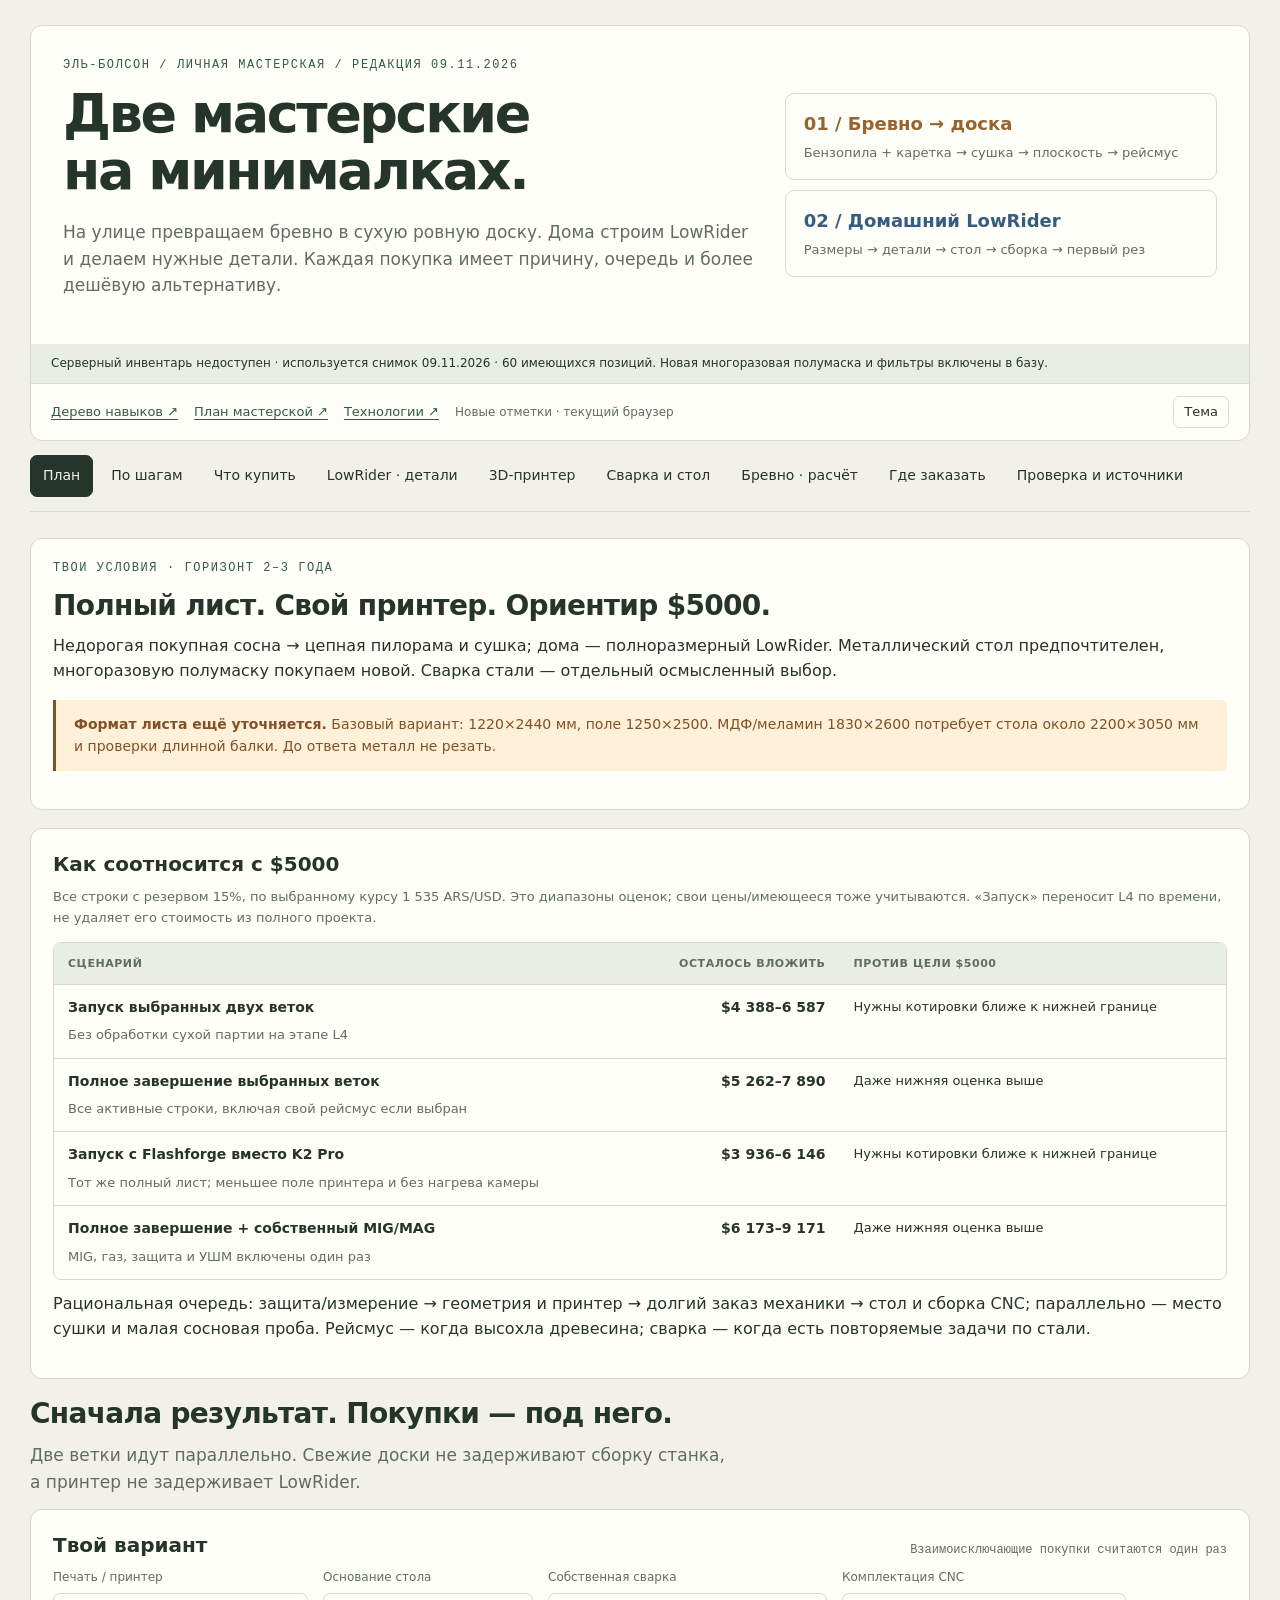
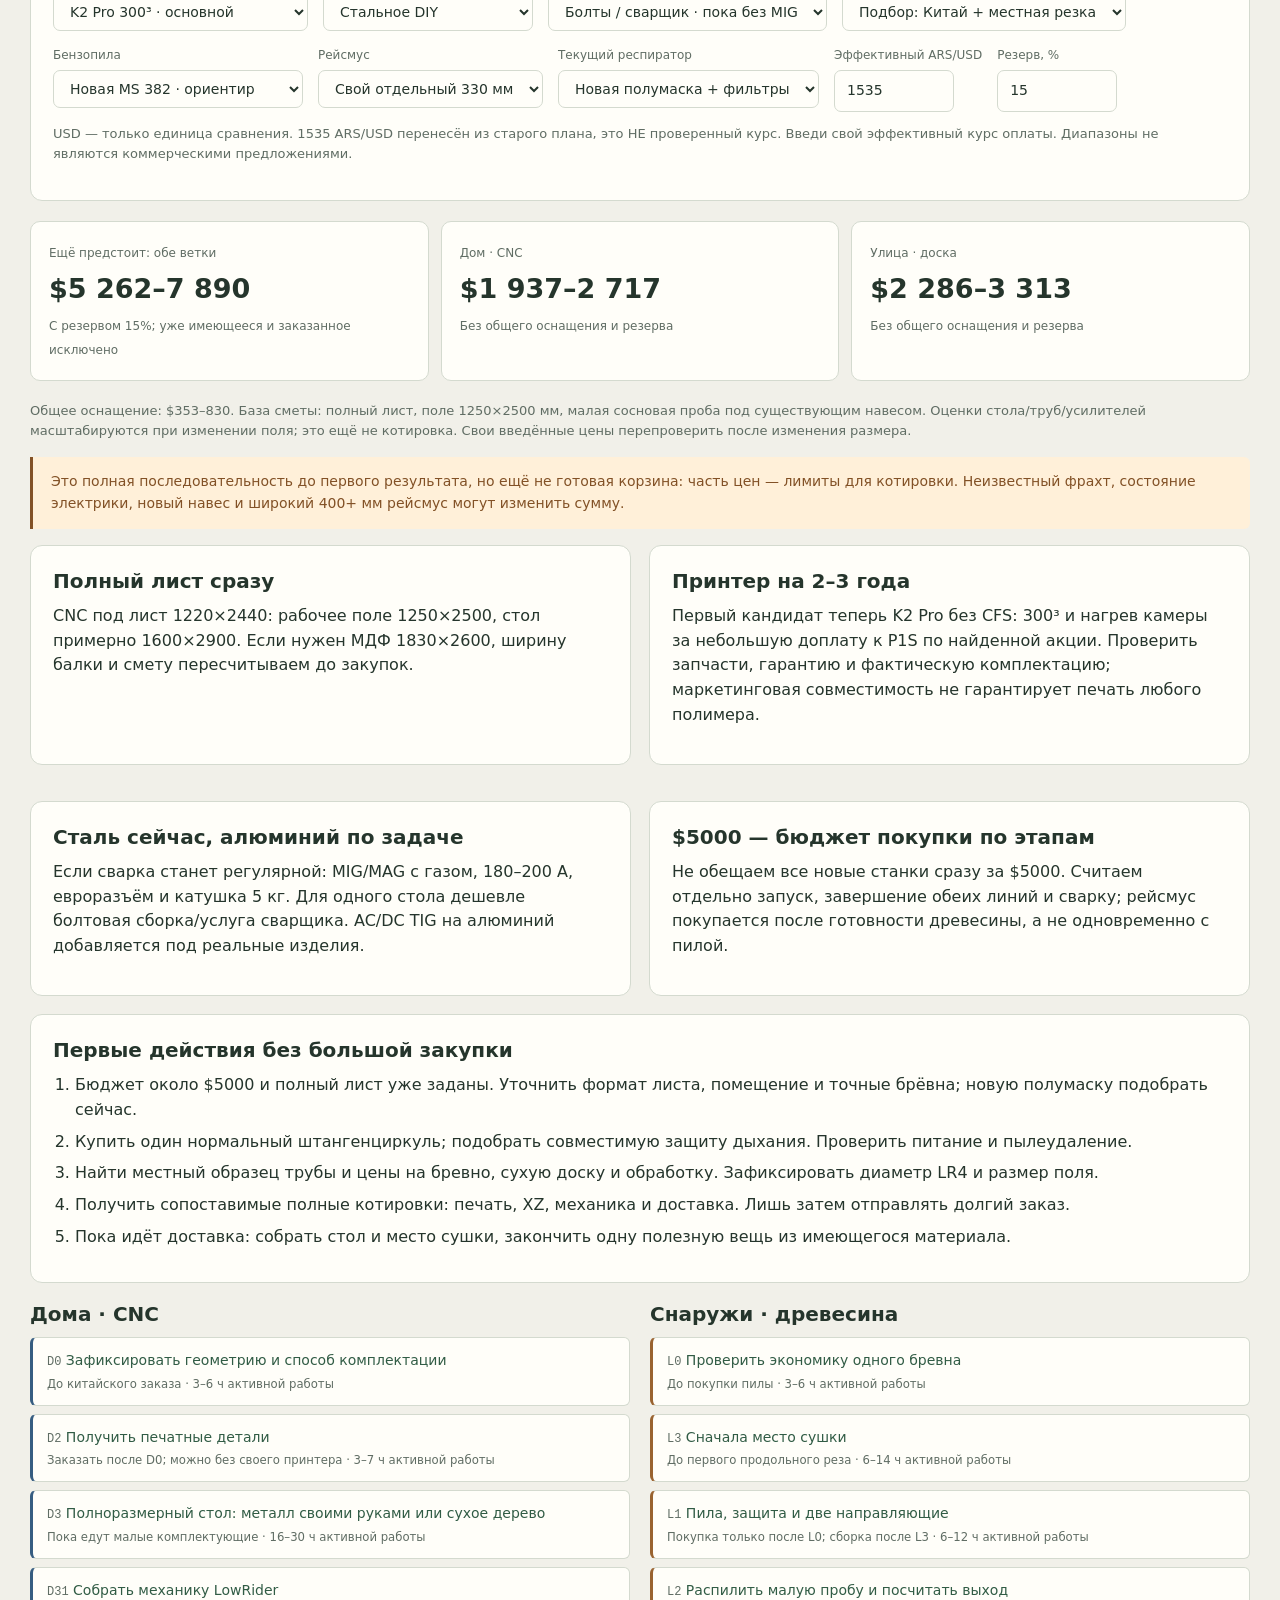
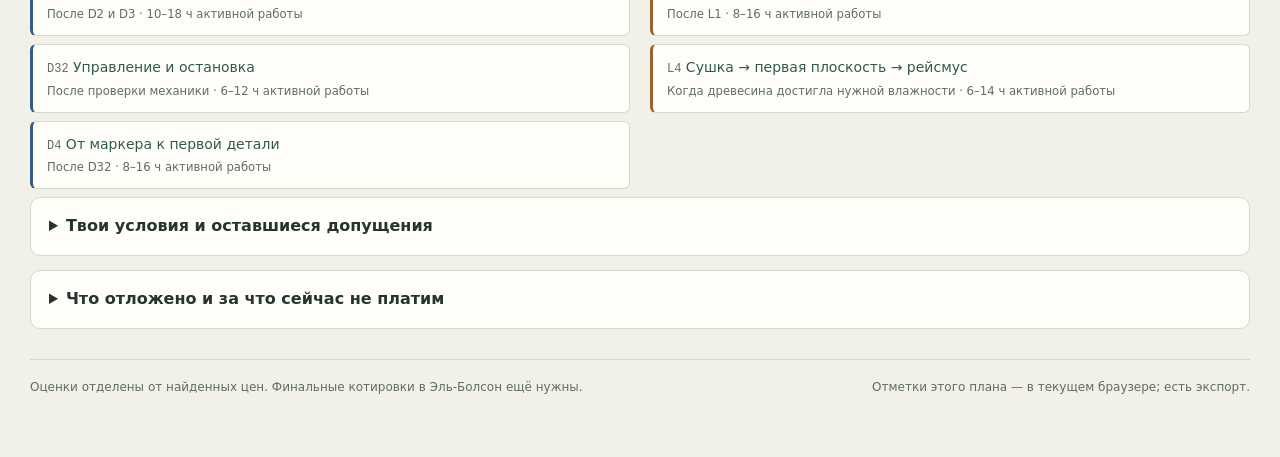
==== roadmap.html @ 07ea11c0 "feat: tailor roadmap to full sheets, 5k budget and durable workshop growth" ====
<!doctype html>
<html lang="ru"><head><meta charset="utf-8"><meta name="viewport" content="width=device-width,initial-scale=1"><meta name="robots" content="noindex">
<title>Две мастерские на минималках · Tree of Father</title>
<style>
:root{--bg:#f1f0e9;--paper:#fffef9;--ink:#25352c;--muted:#606d64;--line:#d4dacf;--green:#315c45;--soft:#e8eee3;--wood:#996330;--blue:#365d81;--warn:#825126;--warnbg:#fff0d9;--radius:12px;color-scheme:light}
:root[data-theme=dark]{--bg:#151d18;--paper:#1e2921;--ink:#e5eadf;--muted:#afbbaf;--line:#3c4b3f;--green:#a1d1a8;--soft:#2d4031;--wood:#e2b17d;--blue:#9bc1e1;--warn:#efc189;--warnbg:#3d3020;color-scheme:dark}
*{box-sizing:border-box}body{margin:0;background:var(--bg);color:var(--ink);font:16px/1.55 system-ui,-apple-system,BlinkMacSystemFont,"Segoe UI",sans-serif}a{color:var(--green);text-underline-offset:3px}button,input,select{font:inherit}button,select,input{border:1px solid var(--line);background:var(--paper);color:var(--ink);border-radius:7px;padding:9px 12px}button{cursor:pointer}button:hover,a:hover{filter:brightness(.92)}button:focus-visible,a:focus-visible,input:focus-visible,select:focus-visible,summary:focus-visible{outline:3px solid var(--wood);outline-offset:3px}input[type=number]{width:120px}input[type=checkbox]{width:18px;height:18px;accent-color:var(--green)}[hidden]{display:none!important}
.wrap{max-width:1280px;margin:auto;padding:25px 30px 60px}header{border:1px solid var(--line);border-radius:var(--radius);background:var(--paper);overflow:hidden}.hero{display:grid;grid-template-columns:1.6fr 1fr;gap:30px;padding:32px}.eyebrow{font:12px ui-monospace,monospace;text-transform:uppercase;letter-spacing:.13em;color:var(--green);margin:0 0 14px}h1{font-size:clamp(30px,4.5vw,54px);line-height:1.05;letter-spacing:-.045em;margin:0 0 20px}h2{font-size:28px;line-height:1.2;letter-spacing:-.025em;margin:0 0 12px}h3{font-size:20px;line-height:1.3;margin:0 0 10px}h4{margin:18px 0 8px;font-size:14px}p{margin:0 0 14px}.lead{font-size:17px;color:var(--muted);max-width:700px}.links{padding:12px 20px;border-top:1px solid var(--line);display:flex;gap:16px;align-items:center;flex-wrap:wrap;font-size:13px}.links button{margin-left:auto;padding:5px 10px}
.diagram{display:grid;gap:10px;align-content:center}.branch{border:1px solid var(--line);border-radius:9px;padding:16px 18px}.branch b{display:block;color:var(--wood);font-size:18px}.branch.cnc b{color:var(--blue)}.branch span{font-size:13px;color:var(--muted);display:block;margin-top:5px}.statusline{font-size:12px;padding:10px 20px;background:var(--soft);margin:0}
nav{display:flex;gap:5px;padding:14px 0;position:sticky;top:0;z-index:4;background:var(--bg);overflow:auto;border-bottom:1px solid var(--line)}nav button{white-space:nowrap;border-color:transparent;background:transparent;font-size:14px}nav button[aria-selected=true],.primary{background:var(--ink);color:var(--bg);border-color:var(--ink)}
main{padding-top:26px}.row{display:flex;gap:10px;align-items:center;flex-wrap:wrap}.between{justify-content:space-between}.muted{color:var(--muted)}.small{font-size:13px}.mono{font-family:ui-monospace,monospace}.grid{display:grid;grid-template-columns:1fr 1fr;gap:18px}.box{background:var(--paper);border:1px solid var(--line);border-radius:var(--radius);padding:22px;margin-bottom:18px;min-width:0}.notice{background:var(--soft);padding:14px 18px;border-left:3px solid var(--green);margin:16px 0;font-size:14px;border-radius:0 6px 6px 0}.warn{background:var(--warnbg);border-color:var(--warn);color:var(--warn)}.metrics{display:grid;grid-template-columns:repeat(3,minmax(0,1fr));gap:12px;margin:20px 0}.metric{background:var(--paper);border:1px solid var(--line);border-radius:10px;padding:18px}.metric b{display:block;font-size:27px;line-height:1.25;margin:7px 0;overflow-wrap:anywhere}.metric span{font-size:12px;color:var(--muted)}.pill{display:inline-block;font-size:11px;line-height:1.4;border:1px solid var(--line);background:var(--soft);padding:3px 7px;border-radius:5px;margin:2px 3px 2px 0;white-space:nowrap}.pill.mill{color:var(--wood)}.pill.cnc{color:var(--blue)}.pill.warn{background:var(--warnbg);color:var(--warn)}.pill.ok{color:var(--green)}.tag{font:12px ui-monospace,monospace;color:var(--muted)}ul,ol{padding-left:22px;margin:10px 0}li{margin:7px 0}.listclean{padding:0;list-style:none}.listclean li{border-top:1px solid var(--line);padding:12px 0;margin:0}.listclean li:first-child{border:0}
.settings{display:flex;gap:15px;flex-wrap:wrap}.settings label{font-size:12px;color:var(--muted);display:flex;flex-direction:column;gap:6px}.settings select{min-width:170px;font-size:14px}.settings input{font-size:14px}.tablewrap{overflow:auto;border:1px solid var(--line);border-radius:8px;margin:12px 0}table{width:100%;border-collapse:collapse;background:var(--paper);font-size:14px}th,td{text-align:left;padding:12px 14px;border-bottom:1px solid var(--line);vertical-align:top}th{font-size:11px;text-transform:uppercase;letter-spacing:.05em;color:var(--muted);background:var(--soft)}tr:last-child td{border-bottom:0}.num{text-align:right;white-space:nowrap;font-variant-numeric:tabular-nums}td .small{margin:7px 0 0}td select{font-size:12px;width:140px;max-width:100%}details{background:var(--paper);border:1px solid var(--line);border-radius:10px;margin-bottom:14px}summary{cursor:pointer;padding:16px 18px;font-weight:600}details .content{padding:0 20px 20px}details.mill{border-left:4px solid var(--wood)}details.cnc{border-left:4px solid var(--blue)}details.base{border-left:4px solid var(--green)}details.completed summary{text-decoration:line-through}.stagehead{display:flex;gap:12px;align-items:center;justify-content:space-between}.stagehead>span{flex:1}.stagehead em{font-style:normal;font-weight:400;font-size:12px;color:var(--muted)}.check{display:flex;align-items:center;gap:8px;font-size:13px}.flow{display:grid;grid-template-columns:1fr 1fr;gap:20px}.flow a{display:block;text-decoration:none;padding:12px 14px;border:1px solid var(--line);border-left:3px solid var(--green);border-radius:6px;margin:8px 0;background:var(--paper);font-size:14px}.flow .outside a{border-left-color:var(--wood)}.flow .inside a{border-left-color:var(--blue)}.flow a small{display:block;color:var(--muted);margin-top:3px}.answer{white-space:pre-wrap;font:14px/1.6 inherit;background:var(--soft);padding:16px;border-radius:7px;margin:12px 0}.exportbar{display:flex;gap:10px;flex-wrap:wrap;margin:15px 0}.source{scroll-margin-top:100px}.source p{font-size:13px;color:var(--muted)}.source a{overflow-wrap:anywhere}.empty{padding:25px;text-align:center;color:var(--muted)}footer{margin-top:30px;border-top:1px solid var(--line);padding-top:18px;display:flex;gap:15px;justify-content:space-between;font-size:12px;color:var(--muted)}button.link{background:transparent;border:0;color:var(--green);padding:0;text-decoration:underline}.price-input{width:95px!important;font-size:12px}.oldcount{font-size:12px;color:var(--muted)}
@media(max-width:920px){.hero{grid-template-columns:1fr;gap:10px}.diagram{grid-template-columns:1fr 1fr}.wrap{padding:18px}.grid{grid-template-columns:1fr}.metrics{grid-template-columns:1fr 1fr}.metric:last-child{grid-column:1/-1}.settings select{min-width:150px}.flow{gap:12px}}
@media(max-width:600px){.wrap{padding:12px 12px 40px}.hero{padding:23px}.diagram{grid-template-columns:1fr}.lead{font-size:15px}.branch{padding:12px 14px}nav{margin:0 -12px;padding:10px 12px}nav button{font-size:13px;padding:8px 10px}.box{padding:17px}.metrics{grid-template-columns:1fr}.metric:last-child{grid-column:auto}.flow{grid-template-columns:1fr}.stagehead{display:block}.stagehead em{display:block;margin-top:5px}.links{gap:12px}h2{font-size:25px}.settings label{flex:1;min-width:145px}.settings select{width:100%}th,td{padding:10px}.num{white-space:normal;min-width:105px}}
@media print{nav,.settings,.exportbar,button,.links,.statusline{display:none}.wrap{max-width:none;padding:0}body{background:white;color:black}.box,details,.metric{break-inside:avoid}details>.content{display:block!important}summary{display:block}.tablewrap{overflow:visible}table{font-size:10px}.flow{display:block}a{color:black}header{margin-bottom:20px}}
</style></head><body><div class="wrap">
<header><div class="hero"><div><p class="eyebrow">Эль-Болсон / личная мастерская / редакция 09.11.2026</p><h1>Две мастерские<br>на минималках.</h1><p class="lead">На улице превращаем бревно в сухую ровную доску. Дома строим LowRider и делаем нужные детали. Каждая покупка имеет причину, очередь и более дешёвую альтернативу.</p></div><div class="diagram" aria-label="Две параллельные ветки"><div class="branch"><b>01 / Бревно → доска</b><span>Бензопила + каретка → сушка → плоскость → рейсмус</span></div><div class="branch cnc"><b>02 / Домашний LowRider</b><span>Размеры → детали → стол → сборка → первый рез</span></div></div></div><p class="statusline" id="inventory-status" role="status">Сверяем инвентарь с сервером…</p><div class="links"><a href="/">Дерево навыков ↗</a><a href="/workshop/">План мастерской ↗</a><a href="/tech/">Технологии ↗</a><span class="oldcount" id="save-note"></span><button data-action="theme" aria-label="Изменить тему">Тема</button></div></header>
<nav id="nav" role="tablist" aria-label="Разделы плана"></nav><main id="main"></main>
<footer><span>Оценки отделены от найденных цен. Финальные котировки в Эль-Болсон ещё нужны.</span><span>Отметки этого плана — в текущем браузере; есть экспорт.</span></footer>
</div><script id="rm-data" type="application/json">{"schema":2,"meta":{"title":"Две мастерские на минималках","date":"09.11.2026","fx":1535,"reserve":15,"region":"Эль-Болсон · Río Negro","inventoryAt":304,"budgetNote":"USD — только единица сравнения. 1535 ARS/USD перенесён из старого плана, это НЕ проверенный курс. Введи свой эффективный курс оплаты. Диапазоны не являются коммерческими предложениями.","ownerRevision":3,"targetBudget":5000,"horizon":"2–3 года","baseField":[1250,2500],"ownerNote":"Бюджет около $5000 с разумным расширением; полный лист; покупная недорогая сосна; свой универсальный принтер; сейчас только одноразовые респираторы."},"stages":[{"id":"B0","lane":"base","title":"Сверка и два измерительных инструмента","when":"Сейчас · до заказов","hours":[2,4],"deps":[],"goal":"Перестать покупать повторно; получить размеры, от которых зависит весь заказ.","steps":["Открыть инвентарь: проверить комплект фрез FRL1400-9 и реальные цанги, длины струбцин, ключи в комплектах. Имеющееся оставить, новые наборы не заказывать.","Купить один штангенциркуль 150 мм со стальными губками. Нужны повторяемость, ноль и нормальный винт фиксации, а не обещанная точность 0,01 мм. Проверить закрытие и известный размер. Дорогой Mitutoyo здесь не обязателен.","Измерить комнату, двери, маршрут заноса, место под пылеудаление и заготовку. Пройти вокруг макета стола из малярной ленты. Поле полного листа уже выбрано как цель; осталось уточнить сам формат и реальное помещение.","Сейчас подтверждены только одноразовые маски. Подобрать новую многоразовую полумаску: 3M 7502/6502QL подходящего размера либо равноценная система со сменными P100/P3. Примерить и проверить герметичность; фильтры купить парой.","Получить 3 числа по древесине: цена сухой доски, цена одного законного бревна с фрахтом, цена стороннего распила/строгания. Не покупать сразу 2–3 м³."],"done":["Есть перечень «оставить / проверить / докупить»","Известны помещение, поле ЧПУ и сечение бревна"],"buys":["caliper","mask-body","mask-filters"]},{"id":"B2","lane":"base","title":"Пыль, питание и рабочее место","when":"До фрезерования внутри","hours":[4,10],"deps":["B0"],"goal":"Один рабочий стол и безопасная инфраструктура под конкретные нагрузки.","steps":["Имеющиеся козлы со столешницей использовать для сборки и ручных работ. Не строить отдельный фрезерный стол без задачи.","Kärcher Puzzi в инвентаре — моющий экстрактор. Не подключать его к древесной пыли без прямого разрешения инструкции: в смете нужен отдельный сухой пылеудаляющий аппарат.","Выбрать строительный пылеудалитель с документированным классом пыли M или равноценным решением под древесную пыль и нужным расходом воздуха. Циклон экономит мешки, но не заменяет фильтрацию. Проверить посадку шланга.","Электрик проверяет линию, защиту и заземление по реальным совместным нагрузкам: фрезер+вытяжка, нагрев принтера и выбранная сварка. K2 Pro имеет паспортную мощность до 1300 Вт, у кандидата MIG указан вход до 44 А. Не назначать автоматически 32 А или обещать полную сварочную мощность по наличию розетки 220 В.","Проверить имеющиеся аптечку/огнетушитель и свет. Недостающее докупить, не заказывать новые очки, наушники и органайзеры по умолчанию.","Для ABS/ASA — отдельная вентиляция наружу в нежилой зоне. Корпус принтера и угольный фильтр не дают гарантии удаления всех выбросов."],"done":["Сухое пылеудаление работает у источника","Проверены питание и доступная остановка"],"buys":["dust","electrical","firstaid"]},{"id":"W1","lane":"base","title":"Полезная вещь из имеющегося материала","when":"Параллельно ожиданию импорта","hours":[6,14],"deps":["B0","B2"],"goal":"Закончить стол/лавку/полку и сделать одну нужную вещь, не закупая новую мастерскую.","steps":["Использовать имеющуюся циркулярку, направляющую и угольники. Проверить, что струбцины и мотор свободно проходят по всей длине реза.","Для соединений сначала использовать уже имеющийся шкантовый кондуктор. Pocket jig покупать только под повторяемую задачу, которую он реально ускоряет.","Сделать образец имеющейся лазури/клея на обрезке. Для изделия внутри помещения проверить назначение и инструкцию покрытия; новые масла и лаки не покупать набором.","Снять размеры, время и расход. Если нужен заработок — сначала одна фотографируемая проба и разговор с покупателем, затем партия под подтверждённый спрос."],"done":["Одна законченная полезная вещь","Учтён расход, а не закуплены 15–25 изделий впрок"],"buys":["consumables"]},{"id":"M1","lane":"base","title":"Сварка стали: инструмент на рост мастерской","when":"Опция: если сварка нужна регулярно, до сварного стола","hours":[12,24],"deps":["B0","B2"],"goal":"Научиться повторяемо соединять профиль без оплаты алюминиевой универсальности заранее.","steps":["Для одного стола сравнить болтовые пластины/работу сварщика с полным стартом MIG. Для рам, мебели и регулярного металла выбрать собственный MIG/MAG с газом 180–200 А.","Требования на 2–3 года: ровная подача, евроразъём горелки, катушка 5 кг, доступные ролики/наконечники/лайнер, MMA для ремонтных задач, документированный ПВ при рабочем токе и локальный сервис. 200 А на лицевой панели не означает 200 А непрерывно.","Начальный кандидат EVOMIG-220: найден ARS 682 003 до фрахта. Это ориентир класса и комплектации, а не доказанная лучшая марка по ресурсу. STARMIG-180I и EVOMIG-205 на сайте производителя сняты с производства: не выбирать их как основную новую закупку без подтверждения деталей.","Сначала выяснить местный обмен/заправку смеси для стали, затем выбрать баллон/залог и редуктор. Магистраль газа не делать из случайных шлангов; закрепить баллон. Газовое оборудование и курьерский фрахт считать отдельно.","Обучение на обрезках той же трубы: зазор, ток/напряжение, подача, полярность и расход газа по руководству/проволоке. Для стола важны провар и геометрия, а не красивый валик. Проверить образцы с инструктором.","Прихватить раму на ровной базе, промерить диагонали, варить короткими симметричными участками с повторным контролем. Съёмный ровный верх и боковые дорожки регулировать независимо от сваренной рамы.","Алюминий пока заказывать на стороне. При регулярных тонких/сложных алюминиевых деталях добавлять отдельный AC/DC TIG с педалью/аргоном; для серийного MIG по алюминию сначала проверить поддержку подачи, горелки, проволоки и газа. Обычный DC Lift-TIG не обещает AC TIG по алюминию."],"done":["Есть несколько проверенных образцов соединения нужного профиля","Линия и защита проверены; стоимость газа и расхода известна"],"buys":["weld-machine","weld-gas","weld-ppe","metal-grinder"]},{"id":"D0","lane":"cnc","title":"Зафиксировать геометрию и способ комплектации","when":"До китайского заказа","hours":[3,6],"deps":["B0"],"goal":"Один согласованный LowRider 4; детали разных версий не смешиваются.","steps":["Цель владельца — полный лист. Рабочая база: лист 1220×2440, поле 1250×2500. Уточнить, нужен ли также МДФ 1830×2600: тогда понадобится более длинная балка, и рекомендацию по жёсткости пересмотреть.","В Эль-Болсоне/Барилоче найти образец стальной трубы OD 30 или 32 мм, стенка от 1,3 мм. Промерить в нескольких сечениях. Не путать внешний диаметр с условным размером трубы «1 дюйм».","Сначала диаметр трубы, затем соответствующие Brace/Y_Clip и печать. Овальная, кривая, ржавая или бугристая труба — повод сменить материал, не компенсировать печатью.","Сравнить две полные корзины: самостоятельный подбор и V1 kit+один контроллер. В комплекте V1 уже есть БП, метиз, XZ-пластины, моторы, ремни, ролики, рельсы и винты Z. На широком варианте проверить, хватит ли комплектных 8 м ремня.","FRL1400-9 весит 5,76 кг с погружной базой. Оставить его для ручных работ; под CNC заложить лёгкий триммер 65 мм, 220 В с регулировкой оборотов и подходящей цангой.","FreeCAD/CAM или другой инструмент с подходящей лицензией; до покупок пройти модель, траекторию, симуляцию и сухой прогон G-code."],"done":["Диаметр труб и размер поля зафиксированы","Одна корзина без повторных контроллеров/драйверов"],"buys":[]},{"id":"D2","lane":"cnc","title":"Получить печатные детали","when":"Заказать после D0; можно без своего принтера","hours":[3,7],"deps":["D0"],"goal":"Полный комплект проверенной геометрии, с минимальным расходом денег.","steps":["Свой принтер нужен владельцу для дальнейших задач. Первый кандидат K2 Pro без CFS 300³ с нагреваемой камерой; P1S — альтернатива при лучшей поставке/поддержке, Flashforge — путь экономии. Заказная печать остаётся временным вариантом на случай задержки.","Перед оплатой K2 Pro подтвердить цену ARS 1 485 000, гарантию, наличие hotend/сопла/нагревателя, срок доставки в Эль-Болсон и точное число/материал катушек в наборе. Не покупать повторный PLA до этой сверки.","Для LR4 основной материал — обычный жёсткий PLA по V1, не silk и не гибкие смеси. PETG/ASA/ABS не подменять автоматически: прочность на удар и жёсткость — разные вещи.","Загрузить актуальный комплект одной версии, штатную ориентацию и настройки с официальной страницы. Для всего набора около 2,7 кг; при своей печати приобрести 3 кг PLA, добавить запас лишь по фактическому расходу.","Измерить высокую контрольную деталь угольником, проверить перекос принтера и первые сопряжения. Общее машинное время оценить в слайсере; заложить ориентировочно 60–100 часов, не путать с ручным трудом."],"done":["Пробные сопряжения и углы приняты","В наличии все детали нужного диаметра и версии"],"buys":["print-service","printer-ff","printer-p1","filament","printer-vent","printer-k2"]},{"id":"D3","lane":"cnc","title":"Полноразмерный стол: металл своими руками или сухое дерево","when":"Пока едут малые комплектующие","hours":[16,30],"deps":["D0"],"goal":"Устойчивое основание своими руками и две точные детали у подрядчика.","steps":["Под лист 1220×2440 взять поле 1250×2500, минимальный стол из калькулятора около 1542×2813 при XZ 6,35 мм. Практическая база примерно 1600×2900 мм. Это ещё не габарит помещения: нужны проходы и загрузка.","Стальной каркас: предварительно 50×50×2 мм, 6 ножек, поперечины и диагональные связи. Болтовые пластины позволяют собрать/разобрать без собственного сварочника; сварной вариант требует контроля усадки. Это рабочая компоновка, не утверждённый конструкционный чертёж.","Пример раскроя 3 баров по 6 м при пропиле 3 мм: бар A — 2900+2900; B — 1500+1500+1500+740+740; C — 1500+1500+740+740+740+740. Фактические стыки, толщина, допуск длины и пропил у продавца могут изменить раскрой; сначала проверить схему соединений. Ножки 740 дают верх около 825–830 мм с листовыми слоями.","Ровные регулируемые опоры и диагонали важнее лишних килограммов. Для закрытого помещения не ставить станок на свободные колёса без разгрузки/фиксации на опоры. Рабочие боковые поверхности LowRider должны быть ровными и гладкими. Раскосы делаются отдельной полосой/профилем, они не входят в 3 основных бара. Для болтовых узлов закрытого тонкостенного профиля предусмотреть пластины/косынки и дистанционные элементы против смятия; узлы согласовать до резки.","Сплошной металлический лист сверху не нужен: ровная плита на опорах и сменный МДФ. Покрытие всей площади и отходы раскроя считать по реальным форматам плит; не считать, что один лист 1220×2440 накроет стол 1600×2900.","Деревянная альтернатива: сухой каркас с раскосами/жёсткой коробкой, регулируемый верх. Дешевле, остаётся полезной, не требует сварки; из сырой купленной сосны точный стол не строить.","При самостоятельном подборе механики заказать 2 XZ по актуальному DXF LR4, штатно около 6,35 мм металл. При листе 6 мм внести фактическую толщину в калькулятор и проверить 16 винтов M3. В V1 kit эти пластины уже есть.","Постоянные strut-пластины сделать из подходящей 6-мм плиты на временно собранном LowRider. Алюминиевый стол/дорогие алюминиевые усилители не являются требованием этого проекта."],"done":["Стол не качается, есть доступ и загрузка","XZ приняты по DXF; усилители соответствуют длине балки"],"buys":["cnc-table","tubes","xz","struts","cnc-table-steel"]},{"id":"D31","lane":"cnc","title":"Собрать механику LowRider","when":"После D2 и D3","hours":[10,18],"deps":["D2","D3"],"goal":"Балка, Y-колёса и Z двигаются без закусывания.","steps":["Разложить BOM во вкладке LowRider, пересчитать каждую группу до сборки. Столовые винты и крепление заготовки идут отдельно от набора механики.","Собирать по последовательности V1: core → YZ → балка → общий узел. Не перетягивать подшипники через пластик.","Поставить две трубы X, одну направляющую Y; не добавлять вторую Y-рельсу «для надёжности». Четыре MGN12H относятся к оси Z.","Установить ремни GT2 именно 10 мм с нужным кордом, не стальным; проверить соответствие 16-зубых шкивов и гладких роликов. Длину брать из калькулятора с запасом на обрезку.","Прокрутить винты T8 вручную, проверить соосность муфт и отсутствие тугих участков по всему ходу. Сделать фото и ведомость недостающего."],"done":["Полный ход без заеданий","Сборка проверена до подачи питания"],"buys":["motion-china","motion-kit"]},{"id":"D32","lane":"cnc","title":"Управление и остановка","when":"После проверки механики","hours":[6,12],"deps":["D31","B2"],"goal":"Пять двигателей управляются независимо, концевики отрабатывают.","steps":["Jackpot3 имеет шесть встроенных драйверов. Для LR4 нужно минимум пять независимых каналов: X, Y1, Y2, Z1, Z2. Arduino+обычная трёхосевая CNC Shield это не равноценная замена.","Контроллер купить один раз: V1 или Elecrow. На БП сверить вход 220 В и выход с платой; сетевую сторону и аварийное отключение выполняет/проверяет компетентный электрик.","Подключать и менять моторы только при снятом питании. Настроить ток под конкретные двигатели, проверить распиновку катушек мультиметром, не доверять цветам проводов.","Использовать актуальную конфигурацию LR4 FluidNC под свою плату. Проверить вручную каждый из 5 концевиков и направление каждого мотора до homing.","Заметная кнопка должна останавливать движение и отключать фрезер; программная пауза не заменяет аварийную остановку. Пылеудаление организовать по схеме электрика.","Уложить кабели, закрепить разъёмы и шланг, проверить полный ход без натяжения. Включить один узел, затем остальные; посторонние платы Arduino/ESP оставить для других задач."],"done":["Пять концевиков и homing проверены","Аварийная кнопка действительно останавливает станок и фрезер"],"buys":["controller","stop-wiring"]},{"id":"D4","lane":"cnc","title":"От маркера к первой детали","when":"После D32","hours":[8,16],"deps":["D32"],"goal":"Проверенный станок для дерева и листовых материалов.","steps":["Первый запуск — маркером по бумаге без установленной фрезы. Проверить масштаб, прямоугольник и повторяемость возвращения.","Сделать squaring/выравнивание Z по V1. Проверять диагонали тестового контура и размеры по обеим осям; не лечить перекос коэффициентами шагов.","Вырезать постоянные strut-пластины, установить, затем проверить геометрию заново. Выровнять жертвенную плиту отдельной операцией после этого.","Начать с одной фрезы 3,175 мм для подходящей цанги или 6 мм, закрепить фанеру/сухую сосну. Единицы дюймы и миллиметры не смешивать: 1/4 дюйма не равно 6 мм.","Глубину/подачу подобрать пробами под материал и фрезу; универсальные максимальные режимы не задавать. Использовать перемычки/надёжные прижимы, проверять траекторию на столкновения.","Изготовить три одинаковых квадрата/паза, измерить разброс и посадку. Критерий проекта: повторяемость в пределах 0,3 мм на небольшой тестовой детали после компенсации диаметра фрезы; это цель проверки, не гарантия производителя."],"done":["Одна полезная деталь повторена трижды","Известны режимы, отклонения, шум и расход"],"buys":["cnc-router","cnc-cutters","hold-down"]},{"id":"L0","lane":"mill","title":"Проверить экономику одного бревна","when":"До покупки пилы","hours":[3,6],"deps":["B0"],"goal":"Понять, зачем собственный распил выгоден именно здесь.","steps":["Выбрать первое изделие и итоговые доски: например 25×150 мм, а не «хочу склад древесины». Учесть потери на пропил, кору, сердцевину, сушку и строгание.","Узнать в SFA документы для этой породы и происхождения. Свой участок или упавшее дерево сами по себе не означают разрешения на распил и перевозку. Цель — недорогая покупная сосна небольшого диаметра, а не случайно найденные толстые местные породы.","Сравнить готовую сухую доску, услуги распила/строгания и свою цепную пилораму по калькулятору. Бесплатное бревно не даёт бесплатную доску: остаются перевозка, топливо, цепи, часы и брак.","Первая проба 1–2 бревна по 2 м, не 2–3 м³. Не рассчитывать поднимать целое бревно вручную; нужны устойчивое основание, исключение качения и подходящая помощь/механизация.","Если закупка пилы не окупается, ветку сохраняем как самостоятельное изготовление, но прямо признаём стоимость хобби. ЧПУ продолжает работать на покупном сухом материале."],"done":["Есть 3 местные цены и разрешённый источник","Объём первой партии ограничен"],"buys":["logs-freight"]},{"id":"L3","lane":"mill","title":"Сначала место сушки","when":"До первого продольного реза","hours":[6,14],"deps":["L0"],"goal":"Доски сразу попадают в правильный штабель.","steps":["Найти ровное проветриваемое место под существующим навесом: это дешевле отдельной постройки. Земля не должна мочить основание.","Сделать опоры и поперечины из уже имеющихся обрезков; ориентир поднятия 200–300 мм, окончательно по сырости/снегу участка. Проверить несущую способность и устойчивость.","Для 20 досок длиной 2 м по 5 рядов прокладок нужно около 100 одинаковых сухих прокладок 20–25 мм; пилить из сухих обрезков циркуляркой с упором. Все ряды строго один над другим.","Крыша с выносом защищает сверху, бокам оставить продув. Брезент, плотно обёрнутый вокруг штабеля, задерживает влагу. Небольшой навес требует надёжного крепления под местный ветер/снег; не строить новый большой сарай ради пробы.","Герметизировать свежие торцы подходящим составом сразу после распила, подписать породу, дату, толщину и место в штабеле. Сделать безопасный прижим сверху."],"done":["Есть сухие прокладки, крыша и основание","Пиломатериал не лежит на земле и не завёрнут герметично"],"buys":["dry-rack","moisture"]},{"id":"L1","lane":"mill","title":"Пила, защита и две направляющие","when":"Покупка только после L0; сборка после L3","hours":[6,12],"deps":["L0","L3"],"goal":"Пилить вдоль с контролем толщины, не свободной рукой.","steps":["Покупная сосна небольшого диаметра допускает более лёгкую пилу при узком резе, но для регулярного продольного пиления на горизонте 2–3 лет базовый ориентир остаётся обслуживаемый класс около 70 см³. MS 382 72,2 см³ — кандидат с запасом; не покупать длинную шину без необходимости.","Предпочтительный новый ориентир с сервисом — STIHL MS 382 (72,2 см³). Более дешёвый путь — проверенная подержанная брендовая пила с осмотром мастерской, сметой ремонта и рабочим тормозом, а не безымянные «72cc» без доступных деталей.","Не покупать запасную шину на старте. Купить одну правильную ripping-цепь плюс обычную комплектную оставить для своей работы; вторую ripping-цепь — по частоте распила. Сверить шаг, паз, число звеньев и допуск шины/пилы.","Два разных приспособления: ровная опора первого реза над бревном и каретка на шине, которая задаёт толщину следующих досок. Одна лестница/рейка не заменяет каретку.","Первую опору сделать из двух прямых сухих реек/профилей на поперечинах с регулировкой. Длина для 2-м бревна ориентировочно 2,4–2,6 м; фактические концы должны поддерживать каретку при входе и выходе.","Каретка: проще купить недорогую болтовую Alaskan-совместимую оснастку локально. Самодельную из профиля со стальными прижимами и метизом делать только по проверенному чертежу, с контролем зазоров цепи и органов управления; ответственные шино-зажимы не печатать пластиком.","До работы — обучение, противорезные брюки/чапсы и подходящая обувь, защита головы/лица/слуха. Обычные перчатки не считаются противорезными. Имеющиеся очки и наушники использовать, если совместимы с лесной защитой.","Работа двигателя только снаружи: P100 не защищает от CO. Проверять действующие местные ограничения по огню и условия участка."],"done":["Пройден безопасный пробный рез с компетентным помощником","Каретка, крепления и защита проверены до нагрузки"],"buys":["saw-new","saw-used","saw-ppe","saw-chain","mill-frame","first-rail","saw-consumables"]},{"id":"L2","lane":"mill","title":"Распилить малую пробу и посчитать выход","when":"После L1","hours":[8,16],"deps":["L1"],"goal":"Измерить фактическую себестоимость своей доски.","steps":["Проверить отсутствие металла, камней и загрязнений; очистить кору в зоне реза. Зафиксировать бревно от перекатывания.","Получить первую базовую плоскость по отдельной направляющей. Все крепежи опоры должны быть вне хода цепи; пройти путь кареткой до запуска.","Для конечной толщины 25 мм начать с грубого ориентира 32–35 мм; припуск уточнять по кривизне/усушке на пробе, а не гарантировать 25 мм из любой доски. Для 40 мм готовой доски чаще потребуется около 48–55 мм исходной.","Поддерживать выходящую доску, использовать подходящие клинья и не доводить зажим до нагрузки цепи. Не тянуть пилу за импровизированную лебёдку.","Сразу торцы, маркировка и штабель. Записать размеры бревна, количество и объём годных досок, топливо, масло, заточку, часы.","Ориентировочный диапазон выхода 35–55% от объёма бревна — гипотеза для калькулятора, не обещание. Сверить на собственной пробе."],"done":["Пробная партия уложена в день распила","Известны фактические выход и затраты"],"buys":[]},{"id":"L4","lane":"mill","title":"Сушка → первая плоскость → рейсмус","when":"Когда древесина достигла нужной влажности","hours":[6,14],"deps":["L2","B2"],"goal":"Получить сухие доски одинаковой толщины с подходящим по ширине станком.","steps":["Влагомер приобрести до распила, а не к рейсмусу. Замерять разные доски, в разных точках и глубине, с поправками прибора на породу/температуру. Дешёвый прибор сначала сравнить с образцом известной сухой древесины.","Не обещать «4 месяца и готово». Сушка на улице — месяцы и иногда дольше; для интерьера влажность должна приблизиться к условиям комнаты. Ориентир 8–12% обсуждается под реальную эксплуатацию, а не принимается за универсальный норматив.","Если наружный воздух не даёт нужную влажность — выдержка в подходящем помещении или услуга камерной сушки. До этого для мебели/ЧПУ покупаем сухое дерево.","Первую плоскость сделать имеющимся FRL1400-9 на жёстких санках: две параллельные прямые опоры, мост из фанеры 18–21 мм/профиля, крепление доски. Фрезу для выравнивания купить одну под реальную цангу, глубину и обороты по инструкции.","Рейсмус покупать под объём сухой доски: минимум рассматриваем отдельный 330-мм 220-В станок, например Konan KCBC/2000; не подменять его 204-мм фуганком-комби.","Если реально нужны цельные доски шире 330 мм — взять услуги 400–500-мм станка или обработать санками; 330 мм не станет шире от мощности. Собственный тяжёлый 400-мм рассматривать отдельной сметой и под доступное питание.","Для рейсмуса проверить наличие ножей/ремней, инструкцию, гарантию, доставку до адреса и требуемый расход вытяжки. Его стружка может потребовать отдельный высокорасходный сборник; бытовой пылесос не объявлять достаточным.","После базовой плоскости — вторая сторона в размер, затем ширина циркуляркой с направляющей и окончательная длина. Подпоры на входе/выходе из имеющегося материала; ограничение длины/толщины заготовки — по руководству станка."],"done":["Влажность измерена и записана","10 пробных досок получены без прогиба и заметного снайпа"],"buys":["router-sled","flatten-bit","planer","chip-collector","planer-supports"]}],"items":[{"id":"caliper","stage":"B0","name":"Штангенциркуль 150 мм · один","cost":[18,35],"channel":"local","when":"Сейчас","why":"Стальные губки, повторяемость и фиксация; не покупать дешёвый второй позже. Доставка с общим местным заказом.","kind":"estimate","sources":[],"owned":["caliper"],"optional":false},{"id":"mask-body","stage":"B0","name":"Полумаска подходящего размера · 3M 7500/6500 либо равноценная","cost":[60,110],"channel":"local","when":"До пыльной работы","why":"Только если имеющийся респиратор не подходит. Примерить, проверить герметичность и совместимость фильтров. Борода мешает уплотнению. Бюджет включает неопределённость модели; фильтры отдельно.","kind":"estimate","sources":["mask","maskprice"],"owned":[],"optional":false,"choice":["mask","new"]},{"id":"mask-filters","stage":"B0","name":"Пара фильтров P100/P3 для выбранной маски","cost":[25,40],"channel":"local","when":"С маской","why":"2091 у SeguFer: 2 × ARS 19 023,05. Не считать цену одной штуки ценой пары. Не покупать A1P3 ради отложенных смол.","kind":"estimate","sources":["filters","mask"],"owned":[],"optional":false,"choice":["mask","new"]},{"id":"dust","stage":"B2","name":"Сухой пылеудалитель под древесную пыль + шланг/мешки","cost":[200,400],"channel":"local","when":"До CNC внутри","why":"Запросить модель с подтверждённой фильтрацией/классом и расходом; это оценка, конкретная модель пока не выбрана. Имеющийся Puzzi не заменяет его.","kind":"estimate","sources":[],"owned":[],"optional":false},{"id":"electrical","stage":"B2","name":"Проверка линии и нужные исправления электриком","cost":[50,150],"channel":"service","when":"До нагрузки","why":"Заочно не известны щиток, кабель и земля. Это условный резерв, а не обещание выделенной 32-А линии.","kind":"estimate","sources":[],"owned":[],"optional":false},{"id":"firstaid","stage":"B2","name":"Аптечка/огнетушитель/свет · только выявленная недостача","cost":[0,70],"channel":"local","when":"До работы","why":"Сначала проверить имеющееся. В бюджет заложен резерв на реальный недостаток, не обязательная новая покупка.","kind":"estimate","sources":[],"owned":[],"optional":false},{"id":"consumables","stage":"W1","name":"Клей/абразив/покрытие · восполнение на одну вещь","cost":[0,25],"channel":"local","when":"По расходу","why":"Клей, абразивы, кисти и лазурь уже есть. Никаких больших комплектов для первых проб.","kind":"estimate","sources":[],"owned":[],"optional":false},{"id":"print-service","stage":"D2","name":"Печатный комплект LR4 на заказ","cost":[120,250],"channel":"service","when":"После размеров/трубы","why":"Плановый лимит за готовый набор около 2,7 кг по штатным профилям; это НЕ полученная котировка. Сначала пробные посадки. В лимит включить пластик, работу и пересылку.","kind":"estimate","sources":["v1","printing"],"owned":[],"optional":false,"choice":["printer","service"]},{"id":"printer-ff","stage":"D2","name":"Flashforge Adventurer 5M Pro + резерв доставки","cost":[575,625],"channel":"local","when":"Если нужен собственный принтер","why":"Экономный запасной вариант 220³, достаточный для штатных LR4. При новом запросе на разнообразие материалов уступает K2 Pro по объёму и наличию активного нагрева камеры.","kind":"quote","sources":["ffprice","ffspec"],"owned":[],"optional":false,"choice":["printer","ff"],"ars":[866305,866305],"freightUsd":[10,60]},{"id":"printer-p1","stage":"D2","name":"Bambu Lab P1S без AMS + резерв доставки","cost":[880,930],"channel":"local","when":"Если оправдан объём 256³ и экосистема","why":"База ARS 1 332 755 при одном платеже (≈$868 при условном курсе). Это альтернатива FF, а не второй принтер. Наличие подтвердить.","kind":"quote","sources":["p1price","p1spec"],"owned":[],"optional":false,"choice":["printer","p1"],"ars":[1332755,1332755],"freightUsd":[12,62]},{"id":"filament","stage":"D2","name":"PLA 1,75 мм 3 кг + одна пробная катушка PETG при необходимости","cost":[55,90],"channel":"local","when":"При своей печати","why":"Для LR4 нужно около 2,7 кг обычного PLA. В наборе K2 Pro продавец заявляет филамент, но количество/материал надо подтвердить: после подтверждения уменьшить эту строку до недостачи, не покупать ещё 3 кг автоматически.","kind":"estimate","sources":["v1"],"owned":[],"optional":false,"choice":["printer",["ff","p1","k2"]]},{"id":"printer-vent","stage":"D2","name":"Вентиляция зоны печати · резерв","cost":[25,80],"channel":"diy","when":"До ABS/ASA","why":"Не ставить принтер в пыльный поток ЧПУ и жилую спальню. Печать PLA не требует немедленной закупки ASA. Цена решения зависит от помещения.","kind":"estimate","sources":[],"owned":[],"optional":false,"choice":["printer",["ff","p1","k2"]]},{"id":"cnc-table","stage":"D3","name":"Полноразмерный деревянный каркас + плита/жертвенный слой","cost":[150,260],"channel":"diy","when":"Пока идёт импорт","why":"База под 1250×2500 мм, существующая сухая древесина плюс покупные плиты. Диагональные раскосы, подпёртые стыки. Сырая сосна для геометрии не подходит.","kind":"estimate","sources":[],"owned":[],"optional":false,"choice":["table","wood"],"scale":"table"},{"id":"tubes","stage":"D3","name":"Три стальные трубы: X ×2, Y ×1","cost":[40,80],"channel":"local","when":"До печати проверить образец","why":"Для поля 1250×2500: две X-трубы по 1416 мм, одна Y 2755 мм при штатной геометрии. Диаметр 30/32 мм, ровность и резка местно; цена автоматически масштабируется по общей длине.","kind":"estimate","sources":["v1","calc"],"owned":[],"optional":false,"scale":"rails"},{"id":"xz","stage":"D3","name":"Пара XZ-пластин · резка по DXF","cost":[35,80],"channel":"service","when":"Вместе с механикой","why":"Локальный металлообработчик или отправка из Аргентины. Включить материал, удаление заусенцев и фрахт. При V1 kit эту строку не покупать.","kind":"estimate","sources":["v1","metaltrim","arguello"],"owned":[],"optional":false,"choice":["motion","china"]},{"id":"struts","stage":"D3","name":"Две постоянные strut-пластины из 6-мм плиты","cost":[15,30],"channel":"diy","when":"Вырезать после пробного запуска","why":"Использовать обрезки МДФ/жёсткой плиты; временные печатные детали уже в комплекте печати. Металл премиален, не обязателен.","kind":"estimate","sources":["v1"],"owned":[],"optional":false,"scale":"struts"},{"id":"motion-china","stage":"D31","name":"Механика LR4: 5 NEMA17, MGN, ремни, подшипники, Z, метиз, БП","cost":[250,390],"channel":"china","when":"Заказывать после D0 за 6–10 недель","why":"Ведомость для полного листа, ремень около 7,509 м без запаса → обычно купить 8 м. Полная плановая цена с условным резервом ввоза, не котировка. 5 одинаковых моторов требуют согласования режима.","kind":"estimate","sources":["v1","arca"],"owned":[],"optional":false,"choice":["motion","china"]},{"id":"motion-kit","stage":"D31","name":"V1 hardware kit · $338 до ввоза","cost":[430,560],"channel":"import","when":"Сравнить полной доставленной ценой","why":"Кит уже включает XZ, БП, 5 моторов, механические мелочи и метиз. Не покупать их второй раз. $92–222 сверху — условный резерв доставки/налогов, не расчёт курьера.","kind":"quote","sources":["kit"],"owned":[],"optional":false,"choice":["motion","kit"]},{"id":"controller","stage":"D32","name":"Один Jackpot3 с встроенными драйверами","cost":[100,145],"channel":"china","when":"С основным зарубежным заказом","why":"База V1 $75,99; Elecrow — канал для сравнения. Диапазон на руках оценочный. Никаких дополнительных TMC2209/ESP/трёхосевого Shield.","kind":"estimate","sources":["jackpot","elecrow"],"owned":[],"optional":false},{"id":"stop-wiring","stage":"D32","name":"Остановка, корпус, сетевые соединения, кабельные мелочи","cost":[35,75],"channel":"local","when":"До подключения","why":"БП/низковольтный кабель уже в строке механики. Здесь только недостающие крепления/коммутация и аварийное отключение под реальную схему.","kind":"estimate","sources":[],"owned":[],"optional":false},{"id":"cnc-router","stage":"D4","name":"Лёгкий 65-мм триммер 220 В с регулировкой","cost":[100,220],"channel":"local","when":"До резания, можно позже механики","why":"Выбрать конкретный доступный Makita-совместимый корпус под штатное крепление, нужную цангу и запчасти. FRL1400-9 остаётся на санках.","kind":"estimate","sources":["router","v1"],"owned":[],"optional":false},{"id":"cnc-cutters","stage":"D4","name":"2–3 фрезы для CNC под нужную цангу","cost":[15,35],"channel":"china","when":"В одном заказе с механикой","why":"Прямая/спиральная для первого материала + запасная; V-фреза только если нужны надписи. Компрессионную, большую торцевую и индикатор отложить.","kind":"estimate","sources":[],"owned":[],"optional":false},{"id":"hold-down","stage":"D4","name":"Прижимы и крепёж жертвенной плиты","cost":[10,25],"channel":"diy","when":"Перед первой деталью","why":"Сделать низкие прижимы из фанеры, использовать винты и шайбы; проверять, чтобы фреза не встретила металл.","kind":"estimate","sources":[],"owned":[],"optional":false},{"id":"logs-freight","stage":"L0","name":"1–2 пробных бревна + доставка/документы","cost":[30,130],"channel":"local","when":"После местных цен","why":"Гипотеза под базовый объём, реальная цена Эль-Болсона не получена. При своих брёвнах вписать только фактические перевозку и оформление.","kind":"estimate","sources":[],"owned":[],"optional":false},{"id":"dry-rack","stage":"L3","name":"Основание, сухие прокладки, крыша и герметизация торцов","cost":[60,160],"channel":"diy","when":"До распила","why":"При существующем навесе и своей древесине. Новый самостоятельный навес считать отдельной сметой по нагрузкам, не прятать в эту сумму.","kind":"estimate","sources":[],"owned":[],"optional":false},{"id":"moisture","stage":"L3","name":"Игольчатый влагомер + термогигрометр","cost":[25,50],"channel":"china","when":"Заказать заранее; для первой партии можно локально","why":"Сравнить с местным предложением и проверенным образцом. Нужен до штабеля, не через полгода. Дешёвый влагомер не является абсолютным эталоном.","kind":"estimate","sources":[],"owned":[],"optional":false},{"id":"saw-new","stage":"L1","name":"Новая STIHL MS 382 · ориентир, без лишней запасной шины","cost":[1045,1120],"channel":"local","when":"После пробной экономики","why":"Официально ARS 1 604 709,07, сверить комплект шины/цепи, ближайший сервис. Фрахт/расхождения регионального прайса в резерве. Для дальнейшего регулярного продольного распила 72-см³ класс сохраняет запас; это не обязательный минимум для любого малого бревна.","kind":"quote","sources":["stihl"],"owned":[],"optional":false,"choice":["saw","new"],"ars":[1604709.07,1604709.07],"freightUsd":[0,75]},{"id":"saw-used","stage":"L1","name":"Обслуженная подержанная пила 60–75+ см³ + диагностика","cost":[450,750],"channel":"local","when":"Если найден проверяемый экземпляр","why":"Оценка лимита, объявления не подтверждены. Поршневая, компрессия, сальники/подсос, смазка и тормоз проверяются мастерской. Смета ремонта до оплаты; сомнительная пила не считается экономией.","kind":"estimate","sources":["granberg"],"owned":[],"optional":false,"choice":["saw","used"]},{"id":"saw-ppe","stage":"L1","name":"Противорезная защита ног/обувь + совместимая лесная защита","cost":[180,320],"channel":"local","when":"До запуска пилы","why":"Сначала примерка и проверка имеющихся очков/наушников. Не считать обычные рабочие перчатки достаточной противорезной защитой.","kind":"estimate","sources":[],"owned":[],"optional":false},{"id":"saw-chain","stage":"L1","name":"Одна ripping-цепь, правильный напильник/направляющая","cost":[40,80],"channel":"local","when":"Вместе с пилой","why":"Шаг, паз и число ведущих звеньев согласовать с шиной. Комплектную обычную цепь не считать цепью для продольного реза.","kind":"estimate","sources":["granberg"],"owned":[],"optional":false},{"id":"mill-frame","stage":"L1","name":"Каретка на шину · купить болтовую или изготовить по чертежу","cost":[70,150],"channel":"local","when":"После выбора пилы/шины","why":"Короткая сравнительная смета: самодельная профиль+прижимы+резка/сварка подрядчика против готовой. При малой разнице готовая обычно экономит время. Это оценка без выбранного изделия.","kind":"estimate","sources":[],"owned":[],"optional":false},{"id":"first-rail","stage":"L1","name":"Первая направляющая из прямых реек/профиля","cost":[15,50],"channel":"diy","when":"До первого реза","why":"Профиль отрезать у продавца; сборка шуруповёртом/ключами. Весь ход без контакта цепи с крепежом. Лестницу покупать специально не нужно.","kind":"estimate","sources":[],"owned":[],"optional":false},{"id":"saw-consumables","stage":"L1","name":"Масло цепи/2Т, топливо, клинья, канистра, кантование","cost":[60,120],"channel":"local","when":"Первая партия","why":"Только недостача. Готовый кант-крюк/аренда/помощник по массе бревна; не поднимать вручную, не изготавливать непроверенный подъёмник.","kind":"estimate","sources":[],"owned":[],"optional":false},{"id":"router-sled","stage":"L4","name":"Санки FRL1400-9 из фанеры и прямых опор","cost":[20,60],"channel":"diy","when":"На сухой доске","why":"Имеющийся фрезер и струбцины, жёсткий мост, опоры, фиксация заготовки. Сначала небольшой образец, не лист больших габаритов.","kind":"estimate","sources":[],"owned":[],"optional":false},{"id":"flatten-bit","stage":"L4","name":"Одна фреза выравнивания под FRL1400-9","cost":[20,45],"channel":"local","when":"Когда известны цанга и санки","why":"Не путать 6 мм с 1/4 дюйма. Диаметр и обороты по инструкции фрезера и оснастки; не покупать набор на всякий случай.","kind":"estimate","sources":[],"owned":[],"optional":false},{"id":"planer","stage":"L4","name":"Отдельный рейсмус 330 мм, 220 В · Konan KCBC/2000","cost":[540,650],"channel":"local","when":"После сушки/проверки объёма","why":"Ориентир ARS 760–810 тыс. до доставки; бюджет на руках с фрахтом оценочный. Если ширина 400+ обязательна — выбрать услугу, не покупать неподходящий 330.","kind":"quote","sources":["konan","planerprice","lusq"],"owned":[],"optional":false,"choice":["planer","own"],"ars":[760000,810000],"freightUsd":[45,120]},{"id":"chip-collector","stage":"L4","name":"Стружкоотсос и шланг под рейсмус · условный резерв","cost":[150,300],"channel":"local","when":"При выборе рейсмуса","why":"Сначала требования инструкции и проверка имеющегося сухого аппарата; если он обеспечивает нужный расход, эту строку исключить. Циклон не создаёт недостающий поток.","kind":"estimate","sources":[],"owned":[],"optional":false,"choice":["planer","own"]},{"id":"planer-supports","stage":"L4","name":"Входная/выходная подпоры и ножи/обслуживание","cost":[30,80],"channel":"diy","when":"С рейсмусом","why":"Подпоры из имеющихся обрезков. Проверить наличие штатных ножей и нужду в запасе, не покупать вслепую.","kind":"estimate","sources":[],"owned":[],"optional":false,"choice":["planer","own"]},{"id":"planer-service","stage":"L4","name":"Строгание/широкий рейсмус на стороне · первая партия","cost":[40,120],"channel":"service","when":"Когда доски сухие","why":"Цена местной мастерской не получена. Это расход одной партии, не стоимость владения и не бесконечные услуги. Широкие слэбы можно выровнять своими санками.","kind":"estimate","sources":[],"owned":[],"optional":false,"choice":["planer","service"]},{"id":"printer-k2","stage":"D2","name":"Creality K2 Pro 300³ без CFS + комплект филамента","cost":[968,1010],"ars":[1485000,1485000],"freightUsd":[0,40],"channel":"local","when":"После проверки акции, запчастей и помещения","why":"Найдено ARS 1 485 000 при оплате переводом/депозитом/наличными; на странице 7 шт., заявлена доставка по Аргентине. Тип/число катушек уточнить и вычесть из отдельного пластика. Это K2 Pro с камерой 60°C, не базовая K2.","kind":"quote","sources":["k2price","k2spec","k2heat"],"owned":[],"optional":false,"choice":["printer","k2"]},{"id":"cnc-table-steel","stage":"D3","name":"Полноразмерный стальной стол DIY + плиты и крепление","cost":[290,460],"channel":"diy","when":"После фиксации формата листа","why":"База 1600×2900: 3 шестиметровых трубы 50×50×2 при ножках 740 мм и оптимизированном раскрое, раскосы, опоры, верх и жертвенная плита. Болтовые узлы или сварка; стоимость сварщика при выборе этого пути дополнительно по котировке. Это проектная оценка, не расчёт несущей способности.","kind":"estimate","sources":["steelprice","plyprice","calc"],"owned":[],"optional":false,"choice":["table","steel"],"scale":"table"},{"id":"weld-machine","stage":"M1","name":"MIG/MAG 180–200 А с газом · EVOMIG-220 как кандидат","cost":[450,505],"ars":[682003,682003],"freightUsd":[8,60],"channel":"local","when":"Если сварка нужна регулярно; до сварного стола","why":"Евроразъём, катушка 5 кг, MIG+MMA, доступная горелка. Проверить сервис, низкий рабочий диапазон и линию: паспортный вход до 44 А, полная мощность не гарантирована бытовой розеткой.","kind":"quote","sources":["mig","migprice"],"owned":[],"optional":false,"choice":["welding","mig"]},{"id":"weld-gas","stage":"M1","name":"Баллон/залог, смесь Ar/CO2, редуктор и шланг","cost":[180,320],"channel":"local","when":"Узнать заправку ДО выбора аппарата","why":"Цена полного газового старта оценочная: баллон или залог, первая заправка, редуктор/расходомер, проверенные соединения. Чистый аргон для алюминия и смесь для стали не считаются одним универсальным газом.","kind":"estimate","sources":["gas"],"owned":[],"optional":false,"choice":["welding","mig"]},{"id":"weld-ppe","stage":"M1","name":"Сварочная маска, краги/одежда, экраны и расход проволоки","cost":[100,180],"channel":"local","when":"До первой дуги","why":"Защита глаз от дуги отдельная от полумаски для пыли. Подобрать сертифицированный светофильтр под режим, не ограничиваться числом датчиков. Проволока 0,6/0,8 по процессу и стенке; очки и слух уже есть.","kind":"estimate","sources":["mig"],"owned":[],"optional":false,"choice":["welding","mig"]},{"id":"metal-grinder","stage":"M1","name":"Одна УШМ 115/125 мм + диски и безопасный зажим","cost":[60,110],"channel":"local","when":"При собственных сварочных работах","why":"Подготовка кромок и зачистка. Резку длинномера заказать у продавца. Специальный отрезной станок и сварочный верстак не нужны для первого стола; струбцины уже есть.","kind":"estimate","sources":[],"owned":[],"optional":false,"choice":["welding","mig"]},{"id":"cnc-extra-belt","stage":"D31","name":"Дополнительный цельный отрезок ремня для увеличенного поля","cost":[8,18],"channel":"china","when":"Если комплектных 8 м не хватает с запасом","why":"Для поля около 1860×2660 комплектные 8 м недостаточны суммарно. Две Y можно взять из комплекта, X купить цельным отрезком около 3 м; ремень не наращивать.","kind":"estimate","sources":["calc","kit"],"owned":[],"optional":false,"choice":["motion","kit"],"sizeGate":"belt8"}],"sources":[{"id":"v1","title":"V1 Engineering · LowRider 4: сборка и BOM","url":"https://docs.v1e.com/lowrider/","note":"Первичный технический источник: диаметр труб, пластик, состав и последовательность.","checked":"09.11.2026"},{"id":"calc","title":"V1 · калькулятор размеров","url":"https://docs.v1e.com/lowrider/calculator/","note":"Размеры стола, двух X-труб, одной Y-трубы, ремней и усилителей; сверить перед раскроем.","checked":"09.11.2026"},{"id":"kit","title":"V1 · комплект механики LR4","url":"https://www.v1e.com/products/lowrider-v4-hardware-kit","note":"Публичный products/lowrider-v4-hardware-kit.js: $338, available=true на момент чтения. Без контроллера, пластика, труб, стола и фрезера. В комплекте уже есть XZ-пластины, метиз и БП.","checked":"09.11.2026"},{"id":"jackpot","title":"V1 · Jackpot3","url":"https://www.v1e.com/products/jackpot3-cnc-controller","note":"Публичный .js: $75.99 до доставки/налогов. Шесть встроенных драйверов: отдельный набор TMC не нужен.","checked":"09.11.2026"},{"id":"elecrow","title":"Elecrow · Jackpot3 из Китая","url":"https://www.elecrow.com/jackpot3-cnc-controller.html","note":"Прямой канал указан самим V1. Страница закрыла автоматическое чтение 403: цену и доставку в Эль-Болсон не удалось подтвердить.","checked":"09.11.2026"},{"id":"ffprice","title":"PrintaLot · Flashforge Adventurer 5M Pro","url":"https://printalot.com.ar/productos/impresoras-y-equipos/fdm/flashforge-adventurer-5m-pro/","note":"ARS 911 900; один платёж −5%: ARS 866 305. В карточке есть наличие. Доставка в Патагонию не рассчитана.","checked":"09.11.2026"},{"id":"ffspec","title":"Flashforge · характеристики 5M Pro","url":"https://www.flashforge.com/products/adventurer-5m-pro-3d-printer?cID=31","note":"220×220×220 мм, закрытая CoreXY, сопло до 280°C, PLA/PETG/ABS/ASA. Возможности подтверждены производителем.","checked":"09.11.2026"},{"id":"p1price","title":"PrintaLot · P1S без AMS","url":"https://printalot.com.ar/productos/impresoras-y-equipos/fdm/bambu-lab-p1s/","note":"ARS 1 402 900; один платёж ARS 1 332 755. В странице встречаются разные отметки наличия; получить подтверждение конкретного SKU.","checked":"09.11.2026"},{"id":"p1spec","title":"Bambu · руководство P1S","url":"https://cdn1.bambulab.com/documentation/quick-start-0fa3c8ddd3d3f/P1S%20Combo/English%20version-Quick%20Start%20Guide%20for%20P1S-Combo.pdf","note":"256³ мм, 300°C сопло, 100°C стол; материалы сверены по производителю, не по рекламным заявлениям продавца.","checked":"09.11.2026"},{"id":"a1","title":"PrintaLot · A1","url":"https://printalot.com.ar/productos/impresoras-y-equipos/fdm/bambu-lab-a1/","note":"Открытый 256³ мм. Наличие и финальную цену проверять в корзине; каталог показывал ARS 1 001 900.","checked":"09.11.2026"},{"id":"p2","title":"PrintaLot · P2S без AMS","url":"https://printalot.com.ar/productos/impresoras-y-equipos/fdm/bambu-lab-p2s-256x256x256-mm/","note":"Каталог показывал ARS 1 972 900. Доплата не нужна ради одного LowRider.","checked":"09.11.2026"},{"id":"cc2","title":"Kimera · Centauri Carbon 2 Combo","url":"https://kimera3d.com.ar/tienda/impresora-3d-centauri-carbon-2-combo/","note":"ARS 1 410 900; по переводу ARS 1 340 355, заявлено наличие и 2–14 дней по стране. Почти цена P1S: многоцветность сама по себе здесь не экономия.","checked":"09.11.2026"},{"id":"mask","title":"3M · фильтр 2091 P100","url":"https://www.3m.com/3M/en_US/p/d/b5005625028/","note":"Совместим с сериями 6000/6500/7500. Это фильтр частиц; от газов бензопилы и паров растворителя не защищает.","checked":"09.11.2026"},{"id":"maskprice","title":"Comercial Argentina · полумаска 7502","url":"https://www.comercialargentina.com.ar/semimascara-3m-7502--det--41235","note":"ARS 161 956,87 с IVA, карточка с наличием; фильтры отдельно. Другой найденный продавец Gafra: ARS 90 533,33, но consultar STOCK.","checked":"09.11.2026"},{"id":"filters","title":"SeguFer · 2091","url":"https://segufershop.com.ar/528p260-FILTRO-3M-PARA-PARTICULAS-MODELO-2091","note":"ARS 19 023,05 за ОДИН фильтр; на маску нужна пара. На странице указаны 500 единиц, доставка не проверена.","checked":"09.11.2026"},{"id":"router","title":"Lüsqtoff · имеющийся FRL1400-9","url":"https://www.lusqtoff.com.ar/productos/fresadora-o-1400-w-frl1400-9","note":"Производитель: 5,76 кг, погружная база. Оставляем для ручных работ и выравнивающих санок; не объявляем совместимым с креплением LowRider.","checked":"09.11.2026"},{"id":"konan","title":"Konan · KCBC/2000","url":"https://www.konan.com.ar/productos/cepilladora-de-banco-2000w-konan","note":"220 В, 2000 Вт, ширина 330 мм, высота 160 мм, две ножевые пластины, 28 кг.","checked":"09.11.2026"},{"id":"planerprice","title":"Provincia Compras · рейсмус Konan 330","url":"https://www.provinciacompras.com.ar/cepilladora-de-banco-konan-2000-watts-330mm-ancho-cepillado-199833/p","note":"Выдача: ARS 759 999; открытая карточка: ARS 808 656. Используем диапазон 760–810 тыс. до доставки. Условия покупки и доставки в Río Negro не подтверждены.","checked":"09.11.2026"},{"id":"lusq","title":"Lüsqtoff · CML1500-8","url":"https://lusqtoff.com.ar/ver-producto/CML1500-8","note":"У производителя ширина 318 мм, а не рекламные 338 мм старого плана. Модель CML1850-8 330 мм на сайте отмечена DISCONTINUADA.","checked":"09.11.2026"},{"id":"granberg","title":"Granberg · выбор мощности и продольного пиления","url":"https://www.granberg.com/frequently-asked-questions/","note":"Для самой малой оснастки производитель указывает от 50 см³; большее сечение требует больше мощности. Слабую пилу нельзя считать дешёвой заменой без учёта ресурса.","checked":"09.11.2026"},{"id":"granbergchart","title":"Granberg · таблица шина/ширина/двигатель","url":"https://granberg.com/wp-content/uploads/2018/01/BAR-CHART-GRAPH.pdf","note":"Фактическая ширина реза меньше длины шины; требования зависят от конфигурации.","checked":"09.11.2026"},{"id":"stihl","title":"STIHL Argentina · MS 382","url":"https://tienda.stihl.com.ar/motosierra-ms382/p","note":"ARS 1 604 709,07. 72,2 см³, 3,9 кВт. В карточке расходится длина шины в описании и комплекте: получить точную комплектацию и цену у дилера.","checked":"09.11.2026"},{"id":"dry","title":"US Forest Service · Wood Handbook, chapter 13","url":"https://research.fs.usda.gov/treesearch/62261","note":"Сушка зависит от породы, толщины и среды. Влажность должна соответствовать условиям эксплуатации; календарь не заменяет измерения.","checked":"09.11.2026"},{"id":"forest","title":"Río Negro · лесные процедуры","url":"https://rionegro.gov.ar/?contID=19299","note":"До пиления/перевозки уточнить документы под конкретное происхождение, породу и участок.","checked":"09.11.2026"},{"id":"sfa","title":"Río Negro · SFA El Bolsón","url":"https://rionegro.gov.ar/?contID=19293","note":"Официальная контактная страница: Perito Moreno 3570. Расписание и контакты требуют актуализации перед визитом.","checked":"09.11.2026"},{"id":"metaltrim","title":"Metaltrim · резка металлических пластин","url":"https://metaltrim.com.ar/metalurgica/","note":"Burzaco, Buenos Aires. Лазер по металлу до 1/2 дюйма, изготовление без минимальной партии. Заявлены 1–4 дня на производство; пересылка отдельно.","checked":"09.11.2026"},{"id":"arguello","title":"Metalúrgica Arguello · запасной поставщик","url":"https://www.metalurgicaarguello.com.ar/","note":"Резка листа по DXF, заявлена отправка по Аргентине. Цену пары XZ и доставку не получили.","checked":"09.11.2026"},{"id":"fablab","title":"Fab Lab Bariloche · условия доступа","url":"https://fablabbrc.wixsite.com/fablab/contacto","note":"Есть 3D, лазер и фрезер. Прямо указано: коммерческую услугу печати/резки не оказывают; доступ для инкубируемых проектов. Не обещаем бесплатное изготовление.","checked":"09.11.2026"},{"id":"printing","title":"PrintaLot · услуга печати","url":"https://printalot.com.ar/categoria-producto/impresoras-y-equipos/fdm/","note":"У магазина есть ссылка «Servicio de impresión 3D»; наличие услуги видно, цена всего комплекта LR4 не получена.","checked":"09.11.2026"},{"id":"arca","title":"ARCA · pequeños envíos courier","url":"https://www.arca.gob.ar/envios-internacionales/courier/pequenios-envios.asp","note":"На официальной странице: до 3 единиц одного вида, 50 кг/пакет, $3000/отправку, без коммерческой цели, 5 раз/год. До $400 FOB освобождение от пошлины/статсбора, IVA остаётся. Не устанавливает универсальные 50% на превышение.","checked":"09.11.2026"},{"id":"printables","title":"V1 · файлы LowRider 4","url":"https://docs.v1e.com/lowrider/#printed-parts","note":"Штатный список печатных имён и ссылки на наборы Printables/Thingiverse/MakerWorld. Выбрать последнюю ревизию каждого файла и вариант диаметра до печати.","checked":"09.11.2026"},{"id":"k2price","title":"Reset Argentina · K2 Pro без CFS + филамент","url":"https://resetargentina.com.ar/product/impresora-3d-creality-k2-pro-filamentos/","note":"ARS 1 650 000; перевод/депозит/наличные ARS 1 485 000. Страница показывает 7 шт.; структурированные данные InStock. Заявлены бесплатная доставка по Аргентине и 3–5 дней, но точный срок в Эль-Болсон и комплект филамента надо подтвердить.","checked":"09.11.2026"},{"id":"k2spec","title":"Creality · K2 Pro: характеристики и поддержка","url":"https://www.creality.com/support/k2-series","note":"Производитель: 300×300×300 мм, сопло 300°C из закалённой стали, стол 110°C, прямой экструдер; материалы PLA/PETG/ASA/ABS/TPU95A и указанные наполненные составы.","checked":"09.11.2026"},{"id":"k2heat","title":"Creality · сравнение K2 / Pro / Plus","url":"https://www.creality.com/mx/products/k2-series-3d-printer","note":"У Pro и Plus активный нагрев камеры до 60°C. У базовой K2 активного нагрева нет. Не смешивать модели; размер Pro 300³.","checked":"09.11.2026"},{"id":"qidi","title":"PrintaLot · QIDI Plus4","url":"https://printalot.com.ar/productos/impresoras-3d/qidi-plus4-305x305x280-mm-impresora-3d-de-alta-velocidad-con-camara-y-camara-calefaccionada/","note":"ARS 1 500 000, но Sin stock. Интересный технический кандидат с нагреваемой камерой; не строим закупку на отсутствующем товаре. В карточке есть расхождения технических температур, поэтому её не используем вместо спецификации производителя.","checked":"09.11.2026"},{"id":"mig","title":"Lüsqtoff · EVOMIG-220","url":"https://lusqtoff.com.ar/ver-producto/EVOMIG-220","note":"MIG/MAG 40–200 А, MMA 40–180 А, евроразъём горелки, катушки 1/5 кг, 220 В. ПВ по производителю: 119 А 100% / 200 А 35% при 25°C. Указан вход 44 А: наличие розетки 220 В не означает готовность линии к полной мощности.","checked":"09.11.2026"},{"id":"migprice","title":"Siglo21 Neuquén · EVOMIG-220","url":"https://siglo21myh.com.ar/tienda-online/soldadora-inverter-lusqtoff-evomig-220-mma-mig-200a/","note":"ARS 682 003 с IVA, в наличии на странице. Доставка бесплатно лишь в радиусе 200 км от Neuquén; Эль-Болсон вне этого условия. Возможный скидочный баннер повторно в цену не вычитаем.","checked":"09.11.2026"},{"id":"migalu","title":"Lüsqtoff · MIGDUAL200-9 с импульсом","url":"https://www.lusqtoff.com.ar/ver-producto/MIGDUAL200-9","note":"220 В, импульсный MIG и оснастка подачи алюминия. Сам по себе этот путь не означает AC TIG. У Siglo21 найден ARS 1 706 675 до оснастки газа.","checked":"09.11.2026"},{"id":"milleralu","title":"Miller · оснащение MIG для алюминия","url":"https://www.millerwelds.com/en-US/resources/knowledge-hub/aluminum-welding/mig/mig-aluminum-diy-selecting-the-right-welder-spool-gun-and-filler-wire","note":"Подающий механизм/горелка выбираются под аппарат и проволоку. Нельзя обещать, что любой MIG с наклейкой «3 в 1» поддержит подходящую spool gun.","checked":"09.11.2026"},{"id":"actig","title":"Lüsqtoff · TIG AC/DC","url":"https://www.lusqtoff.com.ar/ver-producto/SMARTTIG-ACDC-20","note":"Отдельный процесс AC/DC TIG. Найденная карточка Centro de Materiales ARS 1 820 199, но без наличия; это ориентир дорогого пути, не предложение для немедленной покупки.","checked":"09.11.2026"},{"id":"steelprice","title":"Ropelato · профиль 50×50×2, 6 м","url":"https://www.ropelato.com.ar/268-cuadrados","note":"ARS 46 813 за 6-м бар 50×50×2 в выдаче; другие карточки 51–63 тыс. Цена/наличие в Эль-Болсоне и фрахт длинномера не подтверждены.","checked":"09.11.2026"},{"id":"sheetformat","title":"Korte · местный формат плит","url":"https://korte.ar/17-placas","note":"На сайте МДФ/меламин 1830×2600 мм. Формат отличается от фанеры 1220×2440; до раскроя стола уточнить, какой полный лист нужен.","checked":"09.11.2026"},{"id":"plyprice","title":"Carlos Isla · фанера 18 мм 1220×2440","url":"https://carlosisla.com.ar/productos/fenolico-de-18mm-industrial-1-22-x-2-44-x-hoja-cg7qq/","note":"Розничный ориентир Río Negro: ARS 56 082,05; перевод ARS 50 473,85. Это ориентир материала, не доставка из General Roca в Эль-Болсон.","checked":"09.11.2026"},{"id":"gas","title":"Air Liquide Argentina · газы для малых мастерских","url":"https://ar.airliquide.com/industrias/artesanos-y-profesionales","note":"Аргон и смеси для сварки, объём/баллон/обмен по договорённости. Реальная цена и ближайшая заправка в регионе пока неизвестны.","checked":"09.11.2026"}],"assumptions":["Подтверждено владельцем: ориентир $5000 на обе линии с разумным расширением, горизонт 2–3 года, собственный универсальный принтер, полный лист LowRider и покупная недорогая сосна.","Рабочая база пока — фанера 1220×2440 мм; поле 1250×2500 мм даёт небольшой запас. Формат МДФ 1830×2600 показан отдельно: его необходимость ещё не подтверждена.","Для поля 1250×2500 предлагается стол около 1600×2900 мм. Вместе с условными проходами по 600 мм это уже около 2800×4100 мм; подача листа, вытяжка и открывание дверей могут потребовать больше. Размер помещения ещё неизвестен.","Металлическое основание — предпочтительный вариант владельца; сухой деревянный каркас остаётся экономной альтернативой. Материал стола сам по себе не гарантирует точность.","Начальная сосна: 1–2 покупных бревна около Ø25–35 см × 2 м, без крупных слэбов. Точные размеры, стоимость и законное происхождение подтвердить у местного продавца.","Сейчас только одноразовые маски: в активную базу включены новая многоразовая полумаска и совместимая пара P100/P3. Существующая общая отметка респиратора не исключает эту покупку.","Фрезер, шлифмашина, направляющие, козлы, струбцины и ручной инструмент переиспользуются. Курс 1535 ARS/USD оставлен лишь как редактируемый условный пересчёт, не как проверенная текущая котировка."],"decisions":[{"title":"Полный лист сразу","text":"CNC под лист 1220×2440: рабочее поле 1250×2500, стол примерно 1600×2900. Если нужен МДФ 1830×2600, ширину балки и смету пересчитываем до закупок."},{"title":"Принтер на 2–3 года","text":"Первый кандидат теперь K2 Pro без CFS: 300³ и нагрев камеры за небольшую доплату к P1S по найденной акции. Проверить запчасти, гарантию и фактическую комплектацию; маркетинговая совместимость не гарантирует печать любого полимера."},{"title":"Сталь сейчас, алюминий по задаче","text":"Если сварка станет регулярной: MIG/MAG с газом, 180–200 А, евроразъём и катушка 5 кг. Для одного стола дешевле болтовая сборка/услуга сварщика. AC/DC TIG на алюминий добавляется под реальные изделия."},{"title":"$5000 — бюджет покупки по этапам","text":"Не обещаем все новые станки сразу за $5000. Считаем отдельно запуск, завершение обеих линий и сварку; рейсмус покупается после готовности древесины, а не одновременно с пилой."}],"owned":[{"id":"measure","title":"Рулетка и линейка","detail":"Габариты, привязки и проверка размеров."},{"id":"level","title":"Уровень пузырьковый (1 м)","detail":"Пузырьковый строительный уровень 100 см для контроля горизонтали, вертикали и переноса отметок."},{"id":"clamp","title":"Струбцины (быстрозажимные, угловые и ременная)","detail":"Комплект струбцин: быстрозажимные струбцины (с функцией разжима 60 см и средние), угловая струбцина 90° и ременная ленточная струбцина для сборки рамок и корпусов."},{"id":"driver","title":"Дрель-шуруповёрт","detail":"Сверление отверстий, закручивание крепежа и сборка конструкций с регулировкой крутящего момента (в мастерской: бесщёточный аккумуляторный шуруповёрт TOTAL)."},{"id":"wrench","title":"Разводной ключ и гаечные ключи","detail":"Разводной гаечный ключ и комплект ключей для сантехники, резьбовых соединений и регулировок."},{"id":"pry","title":"Лом-гвоздодёр / монтировка","detail":"Прочный стальной лом-гвоздодёр (монтировка) для демонтажа, силового рычага и аккуратного отдирания досок."},{"id":"handsaw","title":"Ручные пилы по дереву (ножовка и лучковая пила)","detail":"Ручной раскрой дерева: ножовка с лезвиями по дереву и лучковая пила по дереву для поперечного и грубого пиления."},{"id":"sander","title":"Эксцентриковая шлифмашина","detail":"Финишное и промежуточное шлифование плоских поверхностей с пылеудалением (в мастерской: Lüsqtoff / Lusqtoff Black Series)."},{"id":"circular","title":"Ручная циркулярная пила","detail":"Продольный и поперечный раскрой листовых материалов и досок при правильной опоре и направляющей (в мастерской: Hamilton, пильный диск 40 зубьев)."},{"id":"guide","title":"Направляющая для пиления с упором","detail":"Направляющая шина с упором для ровного и повторяемого прямолинейного раскроя листовых материалов циркулярной пилой."},{"id":"router","title":"Ручной фрезер (Lüsqtoff FRL1400-9)","detail":"Ручной фрезер 1400 Вт для кромок, пазов и шаблонов (в мастерской: Lüsqtoff FRL1400-9, параллельный упор, копировальная втулка, набор фрез 12 шт и сменные цанги/биты)."},{"id":"glue","title":"Клей для дерева","detail":"Столярный клей для дерева для склейки щитов, шиповых соединений и шкантов (в мастерской: столярный клей для дерева, объём 1 л)."},{"id":"chisel","title":"Стамески и набор резцов для резьбы по дереву","detail":"Столярные стамески и набор резцов для фигурной резьбы по дереву, выборки пазов и чистовой подгонки соединений."},{"id":"shears","title":"Ножницы хозяйственные и ножницы по металлу","detail":"Универсальные ножницы и ручные ножницы по металлу для резки жести, сетки, пластика и листовых материалов."},{"id":"trowel","title":"Шпатели малярные и строительные","detail":"Средний стальной шпатель для шпаклёвки, нанесения смесей, клея и зачистки поверхностей."},{"id":"multimeter","title":"Мультиметр цифровой (UNI-T UT89X)","detail":"Цифровой мультиметр: измерение напряжения, тока, сопротивления, ёмкости, температуры, прозвонка цепей и бесконтактный детектор поля NCV (в мастерской: UNI-T UT89X)."},{"id":"brush","title":"Малярные кисти разного размера","detail":"Набор плоских и малярных кистей для нанесения лазури, клеев, грунтовки и масел."},{"id":"extractor","title":"Моющий пылесос-экстрактор","detail":"Глубокая влажная экстракционная чистка текстиля, ковров и мягкой мебели с подачей и сбором моющего раствора (в мастерской: Kärcher Puzzi 16/4)."},{"id":"wood.mallet","title":"Молоток столярный с гвоздодёром и киянка","detail":"Столярный молоток с деревянной рукояткой и загнутой частью для вытаскивания гвоздей, а также киянка для сборки и работы со стамесками."},{"id":"base.bits","title":"Набор свёрл (по дереву, металлу, бетону) и зенковка","detail":"Свёрла по дереву (включая длинное), свёрла по металлу и кирпичу/бетону, а также коническая зенковка под потайные головки саморезов."},{"id":"metal.pliers","title":"Щипцы, тонкогубцы и плоскогубцы","detail":"Маленькие острые щипцы (тонкогубцы) и плоскогубцы для мелкой слесарной работы, удержания деталей и загиба проволоки."},{"id":"mechanics.lube","title":"Проникающая смазка WD-40 и смазочные материалы","detail":"Проникающий аэрозоль WD-40 для расклинивания прикипевших соединений, вытеснения влаги и очистки, а также смазки для механизмов."},{"id":"building.caulkgun","title":"Пистолет для герметика","detail":"Для ровной подачи герметика из картриджа при заделке швов."},{"id":"land.hose","title":"Шланг гибкий с адаптером на кран","detail":"Гибкий прозрачный шланг и резьбовой переходник на кран для залива, слива и подачи воды."},{"id":"finish.rags","title":"Микрофибровые тряпки и ветошь","detail":"Салфетки из микрофибры для деликатной очистки, сушки и сбора моющих средств без разводов и ворса, а также безворсовая ветошь для масел и воска."},{"id":"screwdriver.ph","title":"Крестовая отвёртка (PH / PZ)","detail":"Ручная отвёртка под крестообразный шлиц. Основной инструмент для бытового крепежа, сборки мебели и техники."},{"id":"screwdriver.flat","title":"Плоская (шлицевая) отвёртка (SL)","detail":"Ручная отвёртка под прямой шлиц. Необходима для электромонтажа, клеммников, винтов фурнитуры и регулировочных узлов."},{"id":"mineral.square","title":"Строительный уголок каменщика (300 мм)","detail":"Металлический разметочный уголок 300 мм для проверки прямых углов в кладке, разметки блоков, плитки и строительных конструкций."},{"id":"building.sealant","title":"Герметик в тубе под пистолет","detail":"Силиконовый, акриловый или полиуретановый герметик в картридже для гидроизоляции швов, сантехники, окон и примыканий."},{"id":"base.glasses","title":"Защитные очки","detail":"Защита глаз от летящей стружки, искр, пыли и брызг при пилении, сверлении, зачистке и работе со смесями."},{"id":"base.gloves","title":"Рабочие перчатки","detail":"Защита рук от заноз, острых кромок металла, грязи и мозолей при монтаже и работе на участке; не надевать при работе на станках с вращающимся валом."},{"id":"metal.lockingpliers","title":"Зажимные клещи (струбцина-клещи)","detail":"Клещи с рычажным фиксатором и винтовой регулировкой для надёжного зажима деталей при сварке, слесарных работах или откручивании повреждённого крепежа."},{"id":"base.rope","title":"Верёвка и разметочный шнур","detail":"Хозяйственная верёвка, шпагат или шнур для натяжки ровных линий разметки, крепления грузов, сушки и садовых задач."},{"id":"electrical.tape","title":"Изолента (ПВХ / тканевая)","detail":"Изоляционная лента для временной изоляции проводов, жгутования, цветной маркировки кабелей и быстрой фиксации деталей."},{"id":"finish.sandpaper","title":"Наждачные круги (80, 120, 180) и наждачная бумага","detail":"Абразивные материалы для ручной шлифовки и круги на липучке для эксцентриковой шлифмашины (в мастерской: шлифовальные круги P80, P120 и P180, а также наждачная бумага)."},{"id":"mechanics.fum","title":"ФУМ-лента (PTFE-лента для резьбы)","detail":"Тонкая белая фторопластовая лента на круглой катушке. На упаковках часто написано «Thread seal tape» (где thread означает «резьба», но часто переводится как «нить»). Наматывается плотно по ходу резьбы."},{"id":"base.screws","title":"Саморезы разной длины","detail":"Универсальные саморезы и саморезы по дереву разной длины для сборки каркасов, полок, панелей и быстрого монтажа."},{"id":"base.brackets.73_90","title":"Уголки мебельные (размер 73 и 90)","detail":"Металлические мебельные монтажные уголки размеров 73 мм и 90 мм для полок, корпусов, каркасов и сборки мебели."},{"id":"wood.combi_square","title":"Комбинированный угольник (300 мм / 12\")","detail":"Металлическая линейка с подвижной колодкой 90° и 45°, пузырьковым уровнем и чертилкой для точной столярной разметки, контроля глубин и параллелей."},{"id":"finish.lasur","title":"Лазурь и защитная пропитка для дерева","detail":"Атмосферостойкое защитно-декоративное покрытие для древесины: защита от ультрафиолета, влаги и биопоражений с сохранением видимой текстуры волокон."},{"id":"land.trowel","title":"Садовый посадочный совок (узкая лопатка)","detail":"Компактная лопатка для посадки и пересадки рассады, луковичных, точечной работы с грунтом на грядках, в кашпо и клумбах."},{"id":"land.cultivator","title":"Ручной садовый рыхлитель (вилка / культиватор)","detail":"Трёхзубый ручной культиватор для поверхностной аэрации почвы, разрушения корки и аккуратного удаления сорняков без повреждения корневой системы культурных растений."},{"id":"composite.epoxy_putty","title":"Эпоксидная ремонтная масса (эпоксидный пластилин)","detail":"Двухкомпонентный эпоксидный пластилин (холодная сварка / ремонтный состав) для быстрого моделирования, восстановления утраченных фрагментов, заделки сколов, трещин и герметизации соединений."},{"id":"wood.circular_blade","title":"Пильный диск для циркулярной пилы (40 зубьев)","detail":"Пильный диск 40T с твердосплавными зубьями для ручной циркулярной пилы; чистый поперечный и продольный раскрой древесины, фанеры и плитных материалов с минимумом сколов (для пилы Hamilton)."},{"id":"base.earmuffs","title":"Строительные защитные наушники","detail":"Противошумные строительные наушники для защиты слуха при работе с шумным электроинструментом (циркулярная пила, шлифмашина, фрезер, УШМ, перфоратор)."},{"id":"base.respirator","title":"Респираторы (защита дыхания)","detail":"Противоаэрозольные респираторы и маски для защиты органов дыхания от мелкой пыли древесины, минеральных смесей, композитов и аэрозолей при шлифовке, пилении и распылении."},{"id":"finish.spray_bottle","title":"Пульверизатор (ручной распылитель)","detail":"Ручной помповый или триггерный распылитель для равномерного нанесения моющих растворов, преспрея, воды и очистителей на очищаемые поверхности."},{"id":"finish.neutral_cleaner","title":"Нейтральное моющее средство (pH-нейтральное)","detail":"Безопасное pH-нейтральное моющее средство для деликатной влажной и экстракционной чистки текстиля, обивки мебели, автосалона и твёрдых поверхностей без повреждения волокон."},{"id":"finish.soft_brush","title":"Мягкая щётка для химчистки и уборки","detail":"Щётка с мягким ворсом для деликатного взбивания пены, очистки обивки мебели, текстиля, ковров и автосалона без повреждения волокон ткани."},{"id":"wood.sawhorses","title":"Рабочие козлы и съёмная столешница (мобильный верстак)","detail":"Пара прочных деревянных козлов и съёмная рабочая столешница для безопасного пиления, шлифовки, струбцинной сборки и мобильного верстака в мастерской."},{"id":"finish.floor_cleaning","title":"Инвентарь для уборки пола (щётка, совок, швабра с отжимом)","detail":"Щётка для пола на длинной ручке, совок на длинной ручке и насадка-корзина для отжима швабры для поддержания чистоты в мастерской и доме."},{"id":"electrical.extension","title":"Удлинитель и разветвитель питания","detail":"Силовой сетевой удлинитель и раздвоитель розетки для подключения электроинструмента, освещения и зарядных устройств в любой точке мастерской."},{"id":"mechanics.heater","title":"Кипятильник (погружной электронагреватель)","detail":"Погружной электрический кипятильник для нагрева воды в ведре или баке для хозяйственных нужд, мытья и стирки."},{"id":"wood.dowels","title":"Шканты (8 мм) и кондуктор для шкантов","detail":"Деревянные рифлёные шканты диаметром 8 мм и кондуктор для соосного сверления точных отверстий при сборке мебельных щитов и каркасов."},{"id":"base.nails","title":"Гвозди строительные и столярные","detail":"Средние строительные и столярные гвозди для сборки черновых каркасов, временных настилов, козлов и демонтажно-монтажных работ."},{"id":"finish.solvent","title":"Уайт-спирит (растворитель / обезжириватель)","detail":"Органический растворитель уайт-спирит для очистки малярного инструмента и кистей, обезжиривания оснований, смывки масел и разбавления лазурей."},{"id":"finish.masking_tape","title":"Малярная лента (бумажный скотч)","detail":"Бумажная клейкая лента для защиты смежных зон при окраске, временной фиксации деталей, разметки и защиты кромок от сколов при пилении."},{"id":"base.magnets","title":"Магниты для фиксации и оснастки","detail":"Комплект небольших неодимовых магнитов для быстрого удержания крепежа, бит, фиксации направляющих и самодельных приспособлений мастерской."},{"id":"glue.ca","title":"Цианакрилатный суперклей","detail":"Быстротвердеющий цианакрилатный клей (секундный клей) для точечного склеивания, срочного ремонта пластика и дерева, а также фиксации заготовок на двухсторонний скотч."},{"id":"wood.pencil","title":"Разметочный столярный карандаш","detail":"Графитный карандаш для столярной разметки, проведения базовых линий реза, засечек и маркировки деталей."}],"inventorySnapshot":{"screwdriver":"unknown","screwdriver.ph":"have","screwdriver.flat":"have","land.fokin":"unknown","base.brackets":"unknown","base.screws":"have","base.brackets.73_90":"have","building.caulkgun":"have","seal":"unknown","building.sealant":"have","mineral.square":"have","ppe":"unknown","base.glasses":"have","base.gloves":"have","metal.lockingpliers":"have","metal.fret":"unknown","base.rope":"have","electrical.tape":"have","finish.sandpaper":"have","mechanics.threadseal":"unknown","mechanics.fum":"have","hacksaw":"want","handsaw":"have","measure":"have","wood.combi_square":"have","finish.lasur":"have","land.trowel":"have","land.cultivator":"have","composite.epoxy_putty":"have","circular":"have","sander":"have","extractor":"have","driver":"have","glue":"have","wood.circular_blade":"have","base.earmuffs":"have","base.respirator":"have","finish.spray_bottle":"have","finish.neutral_cleaner":"have","finish.rags":"have","finish.soft_brush":"have","router":"have","guide":"have","level":"have","clamp":"have","pry":"have","multimeter":"have","trowel":"have","shears":"have","wood.mallet":"have","base.bits":"have","wrench":"have","mechanics.lube":"have","brush":"have","land.hose":"have","chisel":"have","metal.pliers":"have","wood.sawhorses":"have","finish.floor_cleaning":"have","electrical.extension":"have","mechanics.heater":"have","wood.dowels":"have","base.nails":"have","finish.solvent":"have","finish.masking_tape":"have","base.magnets":"have","glue.ca":"have","wood.pencil":"have"},"bom":[["Плата","1","Jackpot3 либо совместимая плата с ≥5 независимыми драйверами","Китай Elecrow / V1 США","Не покупать отдельные драйверы к Jackpot3.","jackpot"],["Двигатели","5","NEMA17, вал 20+ мм; согласовать ток/момент с V1 (в ките 84 oz·in)","Китай / в V1 kit","5 одинаковых единиц: заранее согласовать режим ввоза.","v1"],["Удлинители моторов","3","По схеме V1, разъёмы и длины проверить под размер стола","Китай / в ките","Не покупать отдельную паяльную станцию ради готового жгута.","v1"],["Шкивы","3","GT2 16T, ширина 10 мм, под вал двигателя","Китай / в ките","Не 6-мм версия.","v1"],["Ролики","6","Гладкие 20T, отверстие 5 мм, под 10-мм ремень","Китай / в ките","Соответствие профилю деталей.","v1"],["Ремень","По калькулятору","GT2 ширина 10 мм, без стального корда","Китай / в ките 8 м","Для 600×900 около 3,65 м без запаса; заказать 5 м. Полный лист требует около 7,35 м → 8 м.","calc"],["Концевики","5","По штатной схеме платы с проводами","Китай / в ките","Для независимого выравнивания, не набор из трёх.","v1"],["Подшипники","14","608-2RS","Китай / местно / в ките","Проверить вращение и люфт, не нужны дорогие прецизионные.","v1"],["Винт Z с гайкой","2","T8, длина ≥145 мм, шаг 2 мм, 4 захода, ход 8 мм/оборот","Китай / в ките","Не путать T8×2 и T8×8 по обозначению продавца.","v1"],["Муфты","2","5→8 мм","Китай / в ките","Не зажимать на перекос.","v1"],["Короткие линейные рельсы","4","MGN12H 150 мм с каретками","Китай / в ките","Это Z, не длинные профильные рельсы на весь стол.","v1"],["Блок питания","1","24 В, ≥36 Вт по V1, совместимый с платой/моторами; вход 220 В","Китай / местно / в ките","Комплектный БП не считать второй раз; сетевой монтаж проверить.","v1"],["Метиз M8","14+14","M8×40 с шестигранной головкой + 14 самоконтрящихся гаек","Местно / в ките","Проверить толщину пластика и форму головок.","v1"],["Метиз M5","60+60","M5×30 button head + 60 самоконтрящихся гаек","Местно / Китай / в ките","Именно метрический.","v1"],["Метиз M3","83","M3×10 button head","Местно / Китай / в ките","16 винтов рельсов могут потребовать изменения при другой толщине XZ.","v1"],["Метиз M2,5","10","M2,5×12 button head","Местно / Китай / в ките","Проверить доступность заранее, не заменять силой M3.","v1"],["Крепёж к столу","Около 18","M4×12+ либо крепёж под материал столешницы","Местно","Не входит в hardware kit; длина без опасного выхода.","v1"],["Направляющие X/Y","2+1","Стальная круглая труба OD 29,5 / 30 / 32 мм, допуск по V1 ±0,2 мм, стенка ≥1,3 мм","Местно, резка у продавца","Пластик выбрать под фактический OD; алюминий не замена.","v1"],["XZ-пластины","2","Актуальные DXF LR4; штатно сталь/алюминий около 6,35 мм","Аргентинская резка / уже в V1 kit","Не резать все плоские элементы из дорогого алюминия.","v1"],["Усилители балки","2","МДФ/жёсткая плита ≤6,35 мм, длина по полю","Самостоятельно","Вырезать на временно собранном станке.","v1"],["Печатные части","Полный набор","Core, обе YZ, колёса и крепления ремней, Z-части, распорки под OD, клипсы, корпус и mount","Своя/заказная печать","Около 2,7 кг, штатные настройки и ориентации; состав клипс зависит от длины.","v1"],["Фрезер","1","Лёгкий 65-мм триммер 220 В с подходящим mount и цангой","Аргентина","Имеющийся тяжёлый погружной — на ручные работы.","router"],["Пыль / крепление / стоп","1 система","Шланг, dust shoe, прижимы, изоляция сетевой части, аварийное отключение","Часть DIY, часть местно","Включены отдельными строками бюджета; touch plate можно сделать позже.","v1"]],"printAdvice":[{"name":"Creality K2 Pro без CFS · первый кандидат","price":"ARS 1 485 000 при переводе; в карточке 7 шт.","fit":"Под твой новый запрос: 300³, камера с активным нагревом до 60°C, закалённое сопло. К P1S по найденным ценам доплата ARS 152 245, около 11,4%; это полезные объём и термостабильность.","limit":"Подтверждение покупки — после проверки доставки/комплекта/запчастей и гарантии. 300°C hotend и 60°C камеры не означают печать любого PA/PC/PPS/PEEK: условия конкретного филамента, сушка и вентиляция обязательны. CFS не нужен для первого этапа.","sources":["k2price","k2spec","k2heat"]},{"name":"Bambu Lab P1S без AMS · альтернатива по поставке","price":"ARS 1 332 755 одним платежом","fit":"256³ вмещает штатные LR4; PLA/PETG/TPU и ABS/ASA в подходящих условиях. Выбирать при более убедительной местной поддержке и если 256 мм достаточно.","limit":"Активного нагрева камеры нет. Для абразивных наполненных пластиков нужны подходящие износостойкие узлы. По текущей разнице экономия к K2 Pro лишь около $99 при условном курсе, поэтому универсальность не бесплатна.","sources":["p1price","p1spec"]},{"name":"Flashforge Adventurer 5M Pro · экономия бюджета","price":"ARS 866 305 одним платежом","fit":"220³ полностью подходит по минимальному объёму для печати LR4; есть закрытый корпус, возможности PLA/PETG и отдельных ABS/ASA задач.","limit":"Отсутствие активного нагрева и меньший объём — реальные компромиссы относительно нового запроса. Это достойная бюджетная альтернатива, а не основной выбор «на вырост» при цене K2 Pro около 1,485 млн.","sources":["ffprice","ffspec"]},{"name":"QIDI Plus4 · не опираться на отсутствие","price":"ARS 1 500 000, Sin stock у PrintaLot","fit":"По идее соответствует направлению нагреваемой камеры и увеличенного поля; пригоден для повторного сравнения при реальном наличии.","limit":"Не выбран базой: товар отсутствует, индивидуальная поставка и обслуживание не подтверждены. Не переплачивать за неподтверждённый импорт только ради обещанной универсальности.","sources":["qidi"]},{"name":"P2S / дорогие Combo","price":"P2S в прежнем сравнении ARS 1 972 900","fit":"Дополнительная автоматизация может иметь смысл для постоянной печати, но сама по себе не закрывает запрос на большую нагреваемую камеру.","limit":"AMS/CFS, многоцветность, более новое название и максимальная скорость не являются причиной увеличивать бюджет обеих линий. Сравнивать реальную работу и цену на руках.","sources":["p2"]}],"sourcing":[{"what":"Точные детали CNC","where":"Китай: Elecrow + один проверенный поставщик механики","buy":"Jackpot3; совместимые MGN, T8, ремень, шкивы, моторы; 2–3 фрезы и влагомер при выгоде.","why":"Малые комплектующие часто выгоднее ввозить. Но это пока гипотеза без корзины в Эль-Болсон. Сравнить итог с V1 kit, не цену карточки.","lead":"План 6–10 недель; экспресс 2–5 недель при подтверждённом оформлении. Это резервы, не обещания продавца."},{"what":"Тяжёлое и с сервисом","where":"Эль-Болсон/Барилоче → аргентинская доставка","buy":"Бензопила, рейсмус, триммер, пылеудаление, K2 Pro по проверяемой аргентинской акции, новая полумаска и СИЗ.","why":"Сравнение включает фрахт, возврат и расходники. Принтер не считаем автоматически выгодным «из Китая»: объёмный вес и гарантия могут съесть разницу.","lead":"Местное наличие 0–7 дней; межгород 1–3 недели — плановый резерв, точный срок по индексу получателя."},{"what":"Две XZ-пластины","where":"Сначала региональная котировка; резерв Metaltrim / Arguello с пересылкой","buy":"2 детали по DXF LR4 в мм, масштаб 1:1, сталь или алюминий штатной толщины, снятие заусенцев.","why":"В Эль-Болсоне подтверждённого сервиса волоконной резки металла не найдено. Не выдаём местную CO₂-гравировку или Fab Lab за услугу резки стали.","lead":"Metaltrim заявляет 1–4 дня изготовления; до Эль-Болсона плюс фрахт. Полный резерв 2–4 недели после согласования."},{"what":"3D-печать без покупки станка","where":"Сервис печати по котировке; PrintaLot как проверяемая точка входа","buy":"Пробные посадки → полный комплект. Цена за готовые принятые детали, а не только грамм пластика.","why":"Fab Lab Bariloche предоставляет доступ через инкубацию, коммерческую печать не обещает. Условия нельзя считать бесплатными для этого проекта.","lead":"Резерв 1–3 недели после теста; котировку не отправляли."},{"what":"Пиломатериал и металл","where":"Местный corralón / maderera / metalúrgica","buy":"Сухой материал для точного стола, образец трубы, распил в размер, недостающий крепёж.","why":"Длинномер не возить из Китая. Просить резку в размер при продаже — не нужны сварка и болгарка как обязательная ступень.","lead":"Уточнить наличие; 1–2 недели на подбор/резку."},{"what":"Собственные приспособления","where":"Сделать имеющимся инструментом","buy":"Стол с раскосами, жертвенная плита, прижимы, первая направляющая, прокладки и основание сушки, санки фрезера.","why":"Точный список материалов и контрольные размеры в этапах. Ответственные детали пилы/подъёма не заменять случайными 3D-деталями.","lead":"Параллельно доставке, активные часы в этапах."},{"what":"Стальной стол и сварка","where":"Металл/резка — местно; аппарат с сервисом — Аргентина","buy":"Профиль с раскроем, пластины болтовых узлов либо работа сварщика. MIG, газ и защита считаются полным комплектом.","why":"Длинномер и баллоны не ввозить как обычную лёгкую посылку. Региональную заправку смеси выяснить до покупки MIG; подтверждённой котировки в Эль-Болсоне пока нет.","lead":"Металл/резка 1–2 недели; межгород по факту. Баллон/газ — отдельные условия, обычная курьерская отправка не предполагается."}],"rfq":[{"title":"Резка XZ · текст для копирования","text":"Hola. Necesito cotizar 2 placas XZ para LowRider CNC v4 según DXF adjuntos, unidades mm, escala 1:1. Material: acero o aluminio, espesor objetivo 6,35 mm; si tienen 6 mm, indicar espesor real y confirmar antes de fabricar. Incluir material, corte, desbarbado y control de planitud. No sustituir geometría ni escalar. Indicar tolerancias, plazo, precio final con IVA y envío a El Bolsón, Río Negro (CP a confirmar). ¿Pueden verificar una cota de control del DXF antes de cortar?"},{"title":"Печать LR4 · текст для копирования","text":"Hola. Quiero cotizar un juego de piezas LowRider v4 de la versión actual de V1 Engineering, PLA rígido normal, no silk, orientación y rellenos según archivos oficiales. Primero necesito una prueba Z_Stub/Z_Nut y pieza para verificar el tubo de diámetro exterior [30/32 mm, a confirmar]. Después el juego completo (aprox. 2,7 kg; verificar en el slicer), incluyendo mount para router y caja de placa. Indicar precio final, material, plazos, tolerancias y política de reposición por error de impresión. Envío a El Bolsón, CP a confirmar."},{"title":"Ввоз комплектующих · текст для копирования","text":"Hola. Necesito una cotización puesta en El Bolsón para componentes de una CNC de uso propio: 5 motores NEMA17 iguales, placa de control, guías, tornillos y correas (lista adjunta). Confirmar régimen aplicable: no asumir pequeños envíos porque hay 5 unidades de la misma especie y uso productivo. Desglosar FOB, flete por peso real/volumétrico, seguro, tributos, percepciones/cargos, gestión y tramo nacional. Indicar requisitos, restricciones, plazo y costo de devolución. No dividir envíos artificialmente para eludir límites."},{"title":"Рейсмус / пила у дилера","text":"Hola. Necesito precio final con envío a El Bolsón para [Konan KCBC/2000 330 mm 220 V / motosierra clase 70 cc]. Confirmar stock real, accesorios incluidos, servicio más cercano y repuestos. Para cepilladora: cuchillas disponibles, precio/código, boca y caudal requerido de aspiración, condiciones de uso. Para motosierra: espada/cadena exactas, cadena ripping compatible y servicio de revisión. Cotizar flete, seguro y garantía por escrito."}],"deferred":["Стеклопластик, смолы, формы, кружок и ленточная пилорама остаются вне активного плана.","AC/DC TIG и алюминиевая оснастка — до появления повторяемой задачи по алюминию. Хороший стальной MIG продолжит работать и после добавления TIG.","Свой MIG пока включается отдельным выбором: для одного стола есть болты/работа сварщика; для регулярного металла собственный аппарат становится обоснованной инвестицией.","AMS/CFS, дорогие инженерные филаменты впрок, отдельная сушилка PA до задач с PA, лишние сопла и запасные плиты — по реальной потребности. Базовый принтер должен поддерживать рост, но материалы не надо закупать все сразу.","Торцовка, фуганок, T-slot по всему столу, VFD/водяной шпиндель и алюминиевый стол — после подтверждённого ограничения текущего процесса.","Рейсмус переносится по времени до сухой партии, но его стоимость остаётся в полной смете завершения обеих линий. Отсрочка не выдаётся за исчезновение расхода."],"unknowns":["Какой полный лист обязателен: только 1220×2440 или также МДФ/меламин 1830×2600? Не резать металл до ответа.","Свободное помещение и пути загрузки полноразмерного листа; вентиляция, шум и доступная электросеть.","Регулярность сварки: отдельное ремесло на 2–3 года или главным образом изготовление стола. Это меняет необходимость собственного MIG сейчас.","Точная цена сосны и фрахта, расход пилы, доступные ripping-цепи, условия хранения и сушки.","Полные предложения по механике/ввозу, резке, металлу, пылеудалению и ножам рейсмуса до Эль-Болсона.","Условие акции K2 Pro, число/тип катушек в наборе, запасные hotend/сопла, гарантия и доставка. Остаток на странице не является резервированием.","Цена и доступность заправки смеси Ar/CO2, баллона/залога, проверки баллона и редуктора в регионе.","Нужен ли в дальнейшем собственный проход шире 330 мм. Для начальных узких сосновых досок 330 мм — рабочий кандидат, для широких цельных слэбов нужен другой путь."],"importNotes":["Проверенный источник — ARCA, не пересказ блога. Указаны 5 использований pequeños envíos в год, максимум 3 одинаковых единицы, 50 кг на пакет, до $3000 на отправку и отсутствие коммерческой цели.","Освобождение до $400 FOB касается пошлины и статистического сбора. IVA и при необходимости внутренние налоги остаются. Единой ставки 50% на превышение здесь нет.","Нельзя обещать, что профессиональное оборудование автоматически проходит как личное, или что 5 одинаковых NEMA17 разрешены. Получить письменный расчёт/режим у курьера до покупки.","Не объединяем квоты Correo и courier по неподтверждённой старой записи. Почтовый режим проверять отдельно, если выбран именно он.","Сравнивать: товар + международная доставка/страховка + налоги/сборы + оформление + доставка по Аргентине + валютные расходы + риск возврата. Для принтера учитывать объёмный вес.","Рекомендация импортировать — только при экономии на руках около 20–25% против сопоставимого местного предложения. Это выбранный запас на риск, а не закон или гарантия."],"toolNames":{"measure":"Рулетка и линейка","square":"Столярный угольник","level":"Уровень пузырьковый (1 м)","caliper":"Штангенциркуль","clamp":"Струбцины (быстрозажимные, угловые и ременная)","vise":"Тиски","screwdriver":"Отвёртки и биты","driver":"Дрель-шуруповёрт","wrench":"Разводной ключ и гаечные ключи","pry":"Лом-гвоздодёр / монтировка","handsaw":"Ручные пилы по дереву (ножовка и лучковая пила)","sander":"Эксцентриковая шлифмашина","circular":"Ручная циркулярная пила","guide":"Направляющая для пиления с упором","miter":"Торцовочная пила","jigsaw":"Лобзик","router":"Ручной фрезер (Lüsqtoff FRL1400-9)","multitool":"Осциллирующий мультитул","seal":"PTFE, герметики и расходники","glue":"Клей для дерева","chisel":"Стамески и набор резцов для резьбы по дереву","plane":"Ручной рубанок","moisture":"Влагомер","ppe":"Защита и пылеконтроль","hacksaw":"Ножовка по металлу","file":"Напильники","tap":"Метчики и плашки","shears":"Ножницы хозяйственные и ножницы по металлу","riveter":"Заклёпочник","welder":"Сварочное оборудование","lathe":"Токарный станок","mill":"Фрезерный станок","scale":"Весы для дозирования","roller":"Оснастка для выкладки","plasticwelder":"Аппарат сварки пластика","vacuumkit":"Вакуумный комплект","mixer":"Смесительный инструмент","mold":"Формы и ёмкости","trowel":"Шпатели малярные и строительные","tilecutter":"Плиткорез","glasscutter":"Стеклорез","sewing":"Швейный набор / машина","stapler":"Обивочный степлер","leatherkit":"Инструмент для кожи","multimeter":"Мультиметр цифровой (UNI-T UT89X)","crimper":"Кримпер","breadboard":"Макетная плата","arduino":"Плата Arduino","esp":"Плата ESP","sensor":"Датчики","motor":"Малый привод","solder":"Паяльная станция","computer":"Компьютер и ПО","pressure":"Измерение давления","compressor":"Компрессор","knife":"Монтажный нож","shovel":"Лопата и садовый инструмент","bike":"Велоинструмент","jackstand":"Стойки под автомобиль","torque":"Динамометрический ключ","obd":"OBD-сканер","printer3d":"3D-принтер или печать на заказ","brush":"Малярные кисти разного размера","sprayer":"Краскопульт","extractor":"Моющий пылесос-экстрактор","pressurewasher":"Мойка / пароочиститель","notebook":"Записи и фотографии","rigging":"Сертифицированный такелаж","sharpen":"Заточная оснастка","wood.gauge":"Рейсмус и разметочный нож","wood.pocketjig":"Кондуктор для косых отверстий","wood.mallet":"Молоток столярный с гвоздодёром и киянка","wood.backsaw":"Пила для точных резов","wood.rasp":"Рашпили и напильники по дереву","wood.forstner":"Свёрла Форстнера","base.detector":"Детектор скрытой проводки","base.bits":"Набор свёрл (по дереву, металлу, бетону) и зенковка","base.hammerdrill":"Ударная дрель или перфоратор","base.plugs":"Дюбели и анкеры","base.firstaid":"Аптечка мастерской","metal.anglegrinder":"УШМ (болгарка)","metal.layout":"Чертилка и кернер","metal.drillpress":"Сверлильный станок","metal.solderkit":"Мощный паяльник, припой и флюс","metal.pliers":"Щипцы, тонкогубцы и плоскогубцы","composite.heatgun":"Строительный фен","composite.mixcups":"Мерные стаканы, палочки и шпатели","mineral.grouttools":"Инструмент для швов","mineral.claytools":"Стеки и инструмент для лепки","textile.iron":"Утюг и гладильная доска","textile.setter":"Установщик люверсов и кнопок","electrical.stripper":"Стриппер для проводов","electrical.wattmeter":"Бытовой ваттметр в розетку","electronics.labpsu":"Лабораторный блок питания","electronics.scope":"Осциллограф / логический анализатор","electronics.desolder":"Оплётка и оловоотсос","mechanics.plunger":"Вантуз","mechanics.snake":"Сантехнический трос","mechanics.pliers":"Переставные клещи","mechanics.lube":"Проникающая смазка WD-40 и смазочные материалы","mechanics.leakkit":"Ведро, тряпки и фонарик","building.caulkgun":"Пистолет для герметика","building.hygrometer":"Термогигрометр","land.pruner":"Секатор","land.hose":"Шланг гибкий с адаптером на кран","land.mallet":"Резиновая киянка","transport.pump":"Насос с манометром","transport.charger":"Зарядное устройство для АКБ","transport.straps":"Стяжные ремни","finish.scraper":"Скребки и цикля","finish.wirebrush":"Щётки по металлу","finish.rags":"Микрофибровые тряпки и ветошь","screwdriver.ph":"Крестовая отвёртка (PH / PZ)","screwdriver.flat":"Плоская (шлицевая) отвёртка (SL)","land.fokin":"Плоскорезы (садовые / Фокина)","base.brackets":"Монтажные и мебельные уголки","mineral.square":"Строительный уголок каменщика (300 мм)","building.sealant":"Герметик в тубе под пистолет","base.glasses":"Защитные очки","base.gloves":"Рабочие перчатки","metal.lockingpliers":"Зажимные клещи (струбцина-клещи)","metal.fret":"Лобзик по металлу","base.rope":"Верёвка и разметочный шнур","electrical.tape":"Изолента (ПВХ / тканевая)","finish.sandpaper":"Наждачные круги (80, 120, 180) и наждачная бумага","mechanics.threadseal":"Сантехническая нить для резьбы","mechanics.fum":"ФУМ-лента (PTFE-лента для резьбы)","base.screws":"Саморезы разной длины","base.brackets.73_90":"Уголки мебельные (размер 73 и 90)","wood.combi_square":"Комбинированный угольник (300 мм / 12\")","finish.lasur":"Лазурь и защитная пропитка для дерева","land.trowel":"Садовый посадочный совок (узкая лопатка)","land.cultivator":"Ручной садовый рыхлитель (вилка / культиватор)","composite.epoxy_putty":"Эпоксидная ремонтная масса (эпоксидный пластилин)","wood.circular_blade":"Пильный диск для циркулярной пилы (40 зубьев)","base.earmuffs":"Строительные защитные наушники","base.respirator":"Респираторы (защита дыхания)","finish.spray_bottle":"Пульверизатор (ручной распылитель)","finish.neutral_cleaner":"Нейтральное моющее средство (pH-нейтральное)","finish.soft_brush":"Мягкая щётка для химчистки и уборки","wood.sawhorses":"Рабочие козлы и съёмная столешница (мобильный верстак)","finish.floor_cleaning":"Инвентарь для уборки пола (щётка, совок, швабра с отжимом)","electrical.extension":"Удлинитель и разветвитель питания","mechanics.heater":"Кипятильник (погружной электронагреватель)","wood.dowels":"Шканты (8 мм) и кондуктор для шкантов","base.nails":"Гвозди строительные и столярные","finish.solvent":"Уайт-спирит (растворитель / обезжириватель)","finish.masking_tape":"Малярная лента (бумажный скотч)","base.magnets":"Магниты для фиксации и оснастки","glue.ca":"Цианакрилатный суперклей","wood.pencil":"Разметочный столярный карандаш"},"printedParts":[["Core","1","30%"],["YZ_Plate_Min / YZ_Plate_Max","по 1","25%"],["FrontWheel_Min / FrontWheel_Max","по 1","20%"],["BackWheel_Min / BackWheel_Max","по 1","20%"],["Y_Belt_MinF / MinB / MaxF / MaxB","по 1","30%"],["Y_Belt_Max_Lock / Min_Tension / Min_Lock / Max_Tension","по 1","30%"],["ZStop_Min / ZStop_Max","по 1","30%"],["Z_Nut","2","30%"],["Z_Stub_Min / Z_Stub_Max","по 1","30%"],["X_Belt","1","30%"],["Brace_###","4–6, по ширине балки","30%; одну крайнюю 60%"],["Brace_Max_###","1","60%"],["Hose_Hook_## / Hose_Holder_Hook","по 1–2","30%"],["Hose_Holder_Shorty","2","30%"],["Y_Clip_###","7–10, по длине Y","30%; шаг не более 300 мм"],["Temp Strut","4","15%"],["Tool Mount Set","1 комплект под конкретный триммер","По странице крепления"],["Board Box","1 комплект под конкретную плату","20%"]],"weldingAdvice":[{"title":"Почему сталь сначала","text":"Для рам, столов и мебели MIG/MAG с газом экономит время. При росте мастерской он не становится бесполезным из-за появления AC/DC TIG: процессы решают разные задачи."},{"title":"Что означает «алюминий потом»","text":"Редкие алюминиевые детали выгоднее заказать. Для ручных тонких/точных деталей — отдельный AC/DC TIG, педаль/горелка и аргон. Для серийного MIG алюминия — аппарат и подача под алюминиевую проволоку, совместимая горелка, ролики/лайнер и газ; это не включается автоматически в любой MIG."},{"title":"На что тратить деньги на 2–3 года","text":"Ремонтируемая горелка с евроразъёмом, катушки 5 кг, доступные наконечники и ролики, понятный ПВ на нужном токе, устойчивость подачи, обслуживание и подходящая сеть. Синергия удобна, но не заменяет эти свойства."},{"title":"Чего не покупать ради запаса","text":"Промышленный 350-А аппарат, 15-кг подачу, дорогой импульс по алюминию и отдельный TIG только потому, что они могут пригодиться. Также не брать дешёвый flux-only, если задача — рамы и аккуратная стальная мебель с газом."}]}</script><script>
(function(){
"use strict";
var D=JSON.parse(document.getElementById("rm-data").textContent),KEY="roadmap-minimal-v2",inv=D.inventorySnapshot,invState="snapshot";
var tabs=[["map","План"],["stages","По шагам"],["shop","Что купить"],["cnc","LowRider · детали"],["printer","3D-принтер"],["welding","Сварка и стол"],["wood","Бревно · расчёт"],["supply","Где заказать"],["sources","Проверка и источники"]];
var channel={local:"Аргентина",china:"Китай",import:"США / импорт",diy:"Сделать самим",service:"Заказать услугу"};
var lane={base:"Общее",cnc:"Дом · ЧПУ",mill:"Улица · доска"};
var phase={"B0":1,"B2":2,"W1":3,"D0":1,"D2":2,"D3":3,"D31":2,"D32":3,"D4":4,"M1":2,"L0":1,"L3":2,"L1":3,"L2":4,"L4":5};
function defaults(){return {schema:2,tab:"map",fx:D.meta.fx,reserve:15,ownerRevision:3,printer:"k2",table:"steel",welding:"none",motion:"china",saw:"new",planer:"own",mask:"new",done:{},status:{},prices:{},open:{},filter:"all",channel:"all",showAll:false,budget:5000,sizeX:1250,sizeY:2500,plate:6.35,wood:{diameter:30,length:2,count:2,yield:45,logs:80,variable:45,fixed:2600,hours:12,hourRate:0,dryPrice:450}};}
function read(){try{var v=JSON.parse(localStorage.getItem(KEY)||"null");if(!v||v.schema!==2)return defaults();var s=Object.assign(defaults(),v);["done","status","prices","open","wood"].forEach(function(k){s[k]=Object.assign(defaults()[k],v[k]||{});});if(v.ownerRevision!==3){s.ownerRevision=3;s.printer="k2";s.table="steel";s.welding="none";s.mask="new";s.sizeX=1250;s.sizeY=2500;s.budget=5000;}return s;}catch(e){return defaults();}}
var S=read();
function save(){try{localStorage.setItem(KEY,JSON.stringify(S));document.getElementById("save-note").textContent="Отметки сохранены в браузере";}catch(e){document.getElementById("save-note").textContent="Хранилище недоступно — экспортируй отметки";}}
function esc(s){return String(s==null?"":s).replace(/[&<>"']/g,function(c){return {"&":"&amp;","<":"&lt;",">":"&gt;",'"':"&quot;","'":"&#39;"}[c];});}
var nf=new Intl.NumberFormat("ru-RU",{maximumFractionDigits:0}),fx=function(){return +S.fx>0?+S.fx:D.meta.fx;};
function money(x){return "$"+nf.format(Math.round(x));}
function range(a){return money(a[0])+(Math.round(a[1])!==Math.round(a[0])?"–"+nf.format(Math.round(a[1])):"");}
function ars(x){return "ARS "+nf.format(Math.round(x));}
function list(a){return "<ul>"+a.map(function(x){return "<li>"+esc(x)+"</li>";}).join("")+"</ul>";}
function refs(ids){return (ids||[]).map(function(id){var r=D.sources.find(function(x){return x.id===id;});return r?'<a class="small" href="'+esc(r.url)+'" target="_blank" rel="noopener noreferrer">'+esc(r.title)+'</a>':"";}).join(" · ");}
function stage(id){return D.stages.find(function(x){return x.id===id;});}
function relevant(i){if(i.sizeGate==="belt8"&&dimensions(S.sizeX,S.sizeY,S.plate).belt+300<=8000)return false;if(!i.choice)return true;var c=i.choice;return Array.isArray(c[1])?c[1].indexOf(S[c[0]])>=0:S[c[0]]===c[1];}
function owned(i){return (i.owned||[]).some(function(id){return inv[id]==="have";});}
function status(i){if(owned(i))return "owned";return S.status[i.id]||"need";}
function cost(i){var p=S.prices[i.id];if(typeof p==="number"&&isFinite(p)&&p>=0)return [p,p];var a=i.ars?[i.ars[0]/fx()+i.freightUsd[0],i.ars[1]/fx()+i.freightUsd[1]]:i.cost.slice();if(i.scale){var b=dimensions(1250,2500,6.35),d=dimensions(S.sizeX,S.sizeY,S.plate),f=1;if(i.scale==="table")f=.6*(d.tableX*d.tableY)/(b.tableX*b.tableY)+.4*(d.tableX+d.tableY)/(b.tableX+b.tableY);if(i.scale==="rails")f=(2*d.xrail+d.yrail)/(2*b.xrail+b.yrail);if(i.scale==="struts")f=d.strut/b.strut;a=a.map(function(x){return x*f;});}return a;}
function needed(i){return relevant(i)&&status(i)==="need";}
function sum(items){return items.reduce(function(a,i){var c=cost(i);return [a[0]+c[0],a[1]+c[1]];},[0,0]);}
function total(l){return sum(D.items.filter(function(i){return needed(i)&&(!l||stage(i.stage).lane===l);}));}
function metric(t,a,n){return '<div class="metric"><span>'+esc(t)+'</span><b>'+esc(typeof a==="string"?a:range(a))+'</b><span>'+esc(n||"")+'</span></div>';}
function option(value,label,current){return '<option value="'+esc(value)+'"'+(String(value)===String(current)?" selected":"")+">"+esc(label)+"</option>";}
function select(key,label,opts){return '<label>'+esc(label)+'<select data-setting="'+key+'">'+opts.map(function(o){return option(o[0],o[1],S[key]);}).join("")+"</select></label>";}
function settings(){return '<div class="box"><div class="row between"><h3>Твой вариант</h3><span class="tag">Взаимоисключающие покупки считаются один раз</span></div><div class="settings">'+select("printer","Печать / принтер",[["k2","K2 Pro 300³ · основной"],["p1","P1S 256³ · альтернатива"],["ff","Flashforge 220³ · экономия"],["service","Заказная печать · временно"]])+select("table","Основание стола",[["steel","Стальное DIY"],["wood","Сухое деревянное DIY"]])+select("welding","Собственная сварка",[["none","Болты / сварщик · пока без MIG"],["mig","MIG/MAG с газом · своя"]])+select("motion","Комплектация CNC",[["china","Подбор: Китай + местная резка"],["kit","V1 kit · XZ и БП внутри"]])+select("saw","Бензопила",[["new","Новая MS 382 · ориентир"],["used","Проверенная подержанная"]])+select("planer","Рейсмус",[["own","Свой отдельный 330 мм"],["service","Услуга · первая партия"]])+select("mask","Текущий респиратор",[["new","Новая полумаска + фильтры"],["keep","Уже куплена подходящая"]])+'<label>Эффективный ARS/USD<input type="number" min="1" step="1" data-setting="fx" value="'+fx()+'"></label><label>Резерв, %<input type="number" min="0" max="100" data-setting="reserve" value="'+S.reserve+'"></label></div><p class="small muted" style="margin-top:12px">'+esc(D.meta.budgetNote)+'</p></div>';}
function itemTable(items,editable){if(!items.length)return '<p class="empty">Недостающих покупок здесь нет.</p>';return '<div class="tablewrap"><table><thead><tr><th>Позиция и зачем</th><th>Где / когда</th><th class="num">На руках, USD</th>'+(editable?"<th>Моя отметка</th>":"")+"</tr></thead><tbody>"+items.map(function(i){var st=status(i),c=cost(i);return '<tr><td><b>'+esc(i.name)+'</b><div class="small muted">'+esc(i.why)+'</div><div style="margin-top:7px">'+refs(i.sources)+'</div></td><td><span class="pill">'+esc(channel[i.channel])+'</span><div class="small">'+esc(i.when)+'</div><span class="pill '+(i.kind==="quote"?"ok":"warn")+'">'+(i.kind==="quote"?"Цена найдена; фрахт оценён":"Плановая оценка")+'</span></td><td class="num"><b>'+range(c)+'</b>'+(i.ars?'<div class="small muted">'+ars(i.ars[0])+(i.ars[0]!==i.ars[1]?"–"+nf.format(i.ars[1]):"")+' + фрахт</div>':"")+(editable?'<div class="small"><label>Своя итоговая цена, $<br><input class="price-input" type="number" min="0" step="0.01" data-price="'+i.id+'" value="'+(S.prices[i.id]!=null?S.prices[i.id]:"")+'" placeholder="оценка" aria-label="Итоговая цена '+esc(i.name)+'"></label></div>':"")+'</td>'+(editable?'<td>'+ (owned(i)?'<span class="pill ok">Есть в инвентаре</span>':'<select data-status="'+i.id+'" aria-label="Статус '+esc(i.name)+'">'+[["need","Нужно купить"],["owned","Уже есть"],["ordered","Заказано"],["bought","Получено"],["skip","Исключить"]].map(function(o){return option(o[0],o[1],st);}).join("")+"</select>")+"</td>":"")+"</tr>";}).join("")+"</tbody></table></div>";}
function map(){var t=total(),reserve=1+S.reserve/100;return ownerSummary()+budgetReview()+'<h2>Сначала результат. Покупки — под него.</h2><p class="lead">Две ветки идут параллельно. Свежие доски не задерживают сборку станка, а принтер не задерживает LowRider.</p>'+settings()+'<div class="metrics">'+metric("Ещё предстоит: обе ветки",[t[0]*reserve,t[1]*reserve],"С резервом "+S.reserve+"%; уже имеющееся и заказанное исключено")+metric("Дом · CNC",total("cnc"),"Без общего оснащения и резерва")+metric("Улица · доска",total("mill"),"Без общего оснащения и резерва")+'</div><p class="small muted">Общее оснащение: '+range(total("base"))+'. База сметы: полный лист, поле 1250×2500 мм, малая сосновая проба под существующим навесом. Оценки стола/труб/усилителей масштабируются при изменении поля; это ещё не котировка. Свои введённые цены перепроверить после изменения размера.</p><div class="notice warn">Это полная последовательность до первого результата, но ещё не готовая корзина: часть цен — лимиты для котировки. Неизвестный фрахт, состояние электрики, новый навес и широкий 400+ мм рейсмус могут изменить сумму.</div><div class="grid">'+D.decisions.map(function(d){return '<div class="box"><h3>'+esc(d.title)+'</h3><p>'+esc(d.text)+'</p></div>';}).join("")+'</div><div class="box"><h3>Первые действия без большой закупки</h3><ol><li>Бюджет около $5000 и полный лист уже заданы. Уточнить формат листа, помещение и точные брёвна; новую полумаску подобрать сейчас.</li><li>Купить один нормальный штангенциркуль; подобрать совместимую защиту дыхания. Проверить питание и пылеудаление.</li><li>Найти местный образец трубы и цены на бревно, сухую доску и обработку. Зафиксировать диаметр LR4 и размер поля.</li><li>Получить сопоставимые полные котировки: печать, XZ, механика и доставка. Лишь затем отправлять долгий заказ.</li><li>Пока идёт доставка: собрать стол и место сушки, закончить одну полезную вещь из имеющегося материала.</li></ol></div><div class="flow"><div class="inside"><h3>Дома · CNC</h3>'+D.stages.filter(function(s){return s.lane==="cnc";}).map(flow).join("")+'</div><div class="outside"><h3>Снаружи · древесина</h3>'+D.stages.filter(function(s){return s.lane==="mill";}).map(flow).join("")+'</div></div><details><summary>Твои условия и оставшиеся допущения</summary><div class="content">'+list(D.assumptions)+'</div></details><details><summary>Что отложено и за что сейчас не платим</summary><div class="content">'+list(D.deferred)+'</div></details>';}
function flow(s){return '<a href="#'+s.id+'" data-goto="'+s.id+'"><span class="tag">'+s.id+'</span> '+esc(s.title)+'<small>'+esc(s.when)+' · '+s.hours.join("–")+' ч активной работы</small></a>';}
function stageCard(s){var purchases=D.items.filter(function(i){return i.stage===s.id&&relevant(i);}),n=sum(purchases.filter(needed));return '<details id="stage-'+s.id+'" data-stage="'+s.id+'" class="'+s.lane+(S.done[s.id]?" completed":"")+'"'+(S.open[s.id]?" open":"")+'><summary><div class="stagehead"><span><span class="tag">'+s.id+'</span> '+esc(s.title)+'</span><em>'+s.hours.join("–")+' ч · ещё '+range(n)+'</em></div></summary><div class="content"><div class="notice"><b>'+esc(s.goal)+'</b><br>'+esc(s.when)+'</div><p class="small muted">После: '+(s.deps.length?s.deps.map(function(id){return '<button class="link" data-goto="'+id+'">'+id+'</button>';}).join(", "):"можно начинать сейчас")+'</p><ol>'+s.steps.map(function(t){return '<li>'+esc(t)+'</li>';}).join("")+'</ol><h4>Этап готов, когда</h4>'+list(s.done)+(purchases.length?'<h4>Только покупки этого этапа</h4>'+itemTable(purchases,false):'<p class="small muted">Новых покупок на этом этапе нет.</p>')+'<label class="check"><input type="checkbox" data-done="'+s.id+'"'+(S.done[s.id]?" checked":"")+'> Этап завершён · отметка в этом плане</label></div></details>';}
function stages(){return '<h2>От имеющегося инструмента к работающим вещам</h2><p class="lead">Открывай этап: внутри материалы, инструмент, порядок и проверяемый результат. Часы — ориентиры, не календарные обещания.</p><div class="row" style="margin-bottom:18px">'+[["all","Все"],["base","Общее"],["cnc","Дом · CNC"],["mill","Улица · доска"]].map(function(o){return '<button data-filter="'+o[0]+'"'+(S.filter===o[0]?' class="primary"':"")+'>'+o[1]+'</button>';}).join("")+'</div>'+D.stages.filter(function(s){return S.filter==="all"||S.filter===s.lane;}).map(stageCard).join("");}
function shop(){var items=D.items.filter(function(i){return relevant(i)&&(S.filter==="all"||stage(i.stage).lane===S.filter)&&(S.channel==="all"||i.channel===S.channel)&&(S.showAll||status(i)==="need");}).sort(function(a,b){return phase[a.stage]-phase[b.stage]||D.stages.indexOf(stage(a.stage))-D.stages.indexOf(stage(b.stage));}),neededItems=items.filter(needed),t=sum(neededItems),planned=D.items.filter(function(i){return relevant(i)&&["ordered","bought"].indexOf(status(i))>=0;});var r=1+S.reserve/100;return '<h2>Что действительно осталось купить</h2><p class="lead">Отмеченное «уже есть», «заказано», «получено» и «исключить» уходит из оставшихся затрат. Смена варианта не стирает отметки. Суммы заказанного — оценки, фактические платежи ведутся в основном плане мастерской.</p>'+settings()+'<div class="row"><label class="small">Ветка <select data-setting="filter">'+[["all","Обе + общее"],["base","Общее"],["cnc","Дом · CNC"],["mill","Улица"]].map(function(o){return option(o[0],o[1],S.filter);}).join("")+'</select></label><label class="small">Откуда <select data-setting="channel">'+[["all","Все источники"]].concat(Object.keys(channel).map(function(k){return [k,channel[k]];})).map(function(o){return option(o[0],o[1],S.channel);}).join("")+'</select></label><label class="check"><input type="checkbox" data-showall'+(S.showAll?" checked":"")+'> Показать имеющееся и исключённое</label></div><div class="metrics">'+metric("Осталось в выбранном списке",t,"Без резерва; "+neededItems.length+" позиций")+metric("С резервом",[t[0]*r,t[1]*r],S.reserve+"% добавляется один раз")+metric("Заказано / получено · весь план",sum(planned),"Не фактические расходы; "+planned.length+" позиций")+'</div><div class="box"><div class="settings"><label>Доступно сейчас, $<input type="number" min="0" step="50" data-setting="budget" value="'+S.budget+'"></label></div><p class="small muted" style="margin-top:10px">Лимит сравнивается с накопленным верхним резервом очереди. Дешёвая позиция после дорогой не объявляется достаточной для завершения этапа.</p>'+(S.budget>0?budgetQueue(neededItems):'<p class="small">Укажи лимит, чтобы увидеть, где очередь перестаёт помещаться в бюджет.</p>')+'</div><div class="exportbar"><button data-action="copy">Скопировать недостающее</button><button data-action="export">Экспорт отметок + плана</button><button data-action="print">Печать</button></div>'+[1,2,3,4,5].map(function(p){var a=items.filter(function(i){return phase[i.stage]===p;});return a.length?'<div class="box"><h3>'+p+' / '+["","Сначала измерить и проверить","После размеров: долгий заказ и подготовка","Сборка, защита и местные закупки","Перед первым резанием","После сушки: обработка доски"][p]+'</h3>'+itemTable(a,true)+'</div>':"";}).join("")+'<details><summary>Уже есть в основном инвентаре · '+Object.keys(inv).filter(function(k){return inv[k]==="have";}).length+' отметок</summary><div class="content"><p class="small muted">Это чтение инвентаря из дерева навыков. Страница не меняет твой журнал и опыт. Детальная модель защиты проверяется отдельно.</p>'+list(Object.keys(inv).filter(function(k){return inv[k]==="have";}).map(function(k){return D.toolNames[k]||k;}))+'</div></details>';}
function budgetQueue(a){var run=0,stopped=false;return '<ul class="listclean">'+[1,2,3,4,5].map(function(p){var b=a.filter(function(i){return phase[i.stage]===p;}),v=sum(b)[1]*(1+S.reserve/100);if(!b.length)return "";run+=v;var fits=!stopped&&run<=S.budget;if(!fits)stopped=true;return '<li><span class="pill '+(fits?"ok":"warn")+'">'+(fits?"Помещается":"Потребует денег")+'</span> Очередь '+p+': '+money(v)+' с резервом · накопленно '+money(run)+'</li>';}).join("")+'</ul>';}
function dimensions(x,y,p){var strut=Math.ceil(x+169),xr=strut-3,yr=y+255,xb=strut+180,yb=yr+200;return {strut:strut,xrail:xr,yrail:yr,xbelt:xb,ybelt:yb,belt:xb+2*yb,tableX:strut+2*p+110,tableY:y+313};}
function dimBox(){var d=dimensions(S.sizeX,S.sizeY,S.plate);return '<div class="box"><h3>Размеры LowRider · миллиметры</h3><div class="settings"><label>Рабочее поле X (короткая)<input type="number" min="200" max="2500" step="10" data-setting="sizeX" value="'+S.sizeX+'"></label><label>Рабочее поле Y<input type="number" min="200" max="5000" step="10" data-setting="sizeY" value="'+S.sizeY+'"></label><label>Фактическая XZ, мм<input type="number" min="4" max="10" step="0.05" data-setting="plate" value="'+S.plate+'"></label></div><div class="row" style="margin-top:12px">'+[[1250,2500],[1220,2440],[1860,2660]].map(function(a){return '<button data-size="'+a.join(",")+'">'+a.join(" × ")+'</button>';}).join("")+'</div><div class="tablewrap"><table><thead><tr><th>Что</th><th>Количество × размер</th><th>Примечание</th></tr></thead><tbody><tr><td>Минимальный стол</td><td>'+nf.format(d.tableX)+' × '+nf.format(d.tableY)+' мм</td><td>Добавить 25–50 мм или больше по габариту для защиты креплений; проходы и загрузку считать отдельно.</td></tr><tr><td>X-трубы</td><td>2 × '+d.xrail+' мм</td><td>Фактический OD до печати.</td></tr><tr><td>Y-труба</td><td>1 × '+d.yrail+' мм</td><td>Одна направляющая.</td></tr><tr><td>Strut-пластины</td><td>2 × '+d.strut+' мм</td><td>Геометрия генератора вырезает немного короче, это не длина раскроя «от руки».</td></tr><tr><td>Ремни X и Y</td><td>'+d.xbelt+' + 2 × '+d.ybelt+' мм</td><td>Всего '+(d.belt/1000).toFixed(3)+' м без запаса; купить с запасом, не наращивать.</td></tr></tbody></table></div>'+(S.sizeX>1500?'<div class="notice warn">Для МДФ 1830×2600: стол уже около 2200×3050 мм, ширина балки существенно больше типового 4-футового пролёта. Размеры калькулятора не гарантируют нужную жёсткость: согласовать конфигурацию V1 и режимы до покупки труб.</div>':"")+'<p class="small muted">Формулы сверены с calculator.js V1 от 09.11.2026. Перед заказом обязательно сверить текущий официальный калькулятор. Оценки материалов масштабируются по размерам, но реальный раскрой, формат плиты и доставка требуют котировки.</p>'+refs(["calc"])+'</div>';}
function cnc(){return '<h2>LowRider 4: вся комплектация</h2><p class="lead">Пять моторов, одна плата, две X-трубы и одна Y-направляющая. Заказывать после согласования диаметра, поля и версии печатных деталей.</p>'+dimBox()+'<div class="notice"><b>Два пути, одинаковый итог.</b> Самостоятельный подбор дешевле только после полной котировки. V1 kit стоит $338 до ввоза и уже содержит механику, метиз, XZ и БП. К нему остаются один контроллер, пластик, трубы, стол, триммер, расходники, пыль и остановка.</div><div class="tablewrap"><table><thead><tr><th>Группа</th><th>Кол-во</th><th>Точная спецификация</th><th>Канал</th><th>Что проверить</th></tr></thead><tbody>'+D.bom.map(function(b){return '<tr><td><b>'+esc(b[0])+'</b></td><td>'+esc(b[1])+'</td><td>'+esc(b[2])+'</td><td>'+esc(b[3])+'</td><td>'+esc(b[4])+'<div>'+refs([b[5]])+'</div></td></tr>';}).join("")+'</tbody></table></div><details><summary>Печатные детали · ведомость по именам файлов</summary><div class="content"><p>Штатная ориентация, без поддержек. V1 указывает 3 периметра; для рядовых деталей — прямолинейное или кубическое заполнение. Отдельные настройки крепления инструмента брать из его файла. Объём принтера не менее 200×200×190 мм.</p><div class="tablewrap"><table><thead><tr><th>Имя STL / группа файлов</th><th>Количество</th><th>Заполнение</th></tr></thead><tbody>'+D.printedParts.map(function(p){return '<tr><td class="mono">'+esc(p[0])+'</td><td>'+esc(p[1])+'</td><td>'+esc(p[2])+'</td></tr>';}).join("")+'</tbody></table></div><p class="small muted">###/## означает выбранный наружный диаметр трубы. Перечень сверить со скачанным актуальным набором: число распорок и клипс зависит от размеров; название с большим V-номером заменяет старое. До печати всего набора проверить Z_Stub и Z_Nut.</p>'+refs(["printables"])+'</div></details><div class="grid"><div class="box"><h3>Оценка механики при подборе</h3><p>Моторы $55–85; MGN $20–35; ремни/ролики/шкивы $25–40; 608 $8–15; винты и муфты $15–25; метиз $15–30; концевики/проводка $15–25; БП $15–25. Это целевые цены компонентов, не найденная корзина.</p><p class="small muted">Сумма компонентов $168–280. В бюджетной строке $235–360 есть условный резерв ввоза; фактический режим ещё не определён. XZ и контроллер считаются отдельно. При нескольких отправлениях доставка может превысить резерв.</p></div><div class="box"><h3>Самодельное: чем и из чего</h3><ul><li>Стол: металлический либо сухой деревянный каркас с раскосами, регулируемые боковые поверхности и сменная жертвенная плита.</li><li>Усилители: 6-мм плита, сначала временные печатные детали, затем сам LowRider.</li><li>Прижимы: обрезки фанеры + винты/шайбы; dust shoe и корпус платы входят в печатный набор.</li><li>Трубы режет продавец; XZ режет металлообработчик. Сварной стол можно поручить мастеру либо сделать своими силами после обучения; болтовой вариант не требует аппарата.</li></ul></div></div><div class="notice warn">BOM производителя приведён для типового полного листа. Число распорок/клипс и длины зависят от поля; точные печатные файлы и настройки брать в актуальном наборе V1, не по памяти. Использование файлов и заказная печать должны соответствовать лицензии проекта.</div>';}
function printer(){return '<h2>Принтер на 2–3 года: камера и материалы</h2><p class="lead">Для нового запроса первым кандидатом стал K2 Pro без CFS. Все три основных варианта вмещают штатные детали LowRider; выбор теперь зависит от дальнейших материалов и размера изделий.</p><div class="metrics">'+metric("K2 Pro · первый кандидат","ARS 1 485 000","300³ мм · нагрев камеры до 60°C")+metric("P1S · альтернатива","ARS 1 332 755","256³ мм · без активного нагрева")+metric("Разница K2 Pro / P1S","ARS 152 245","Около 11,4% к P1S по найденным ценам")+'</div><div class="notice">У K2 Pro на странице продавца указаны 7 штук и филамент в комплекте. Наличие не зарезервировано; число/тип катушек, hotend, гарантию и точную доставку в Эль-Болсон подтвердить до оплаты. Отдельную строку PLA уменьшить на реально входящий материал.</div>'+D.printAdvice.map(function(x){return '<div class="box"><div class="row between"><h3>'+esc(x.name)+'</h3><span class="pill">'+esc(x.price)+'</span></div><p>'+esc(x.fit)+'</p><p class="small muted">'+esc(x.limit)+'</p>'+refs(x.sources)+'</div>';}).join("")+'<div class="box"><h3>Что даёт полезный запас</h3><ul><li>PLA: жёсткие LR4 по V1, без нагрева камеры для этого материала. PETG/TPU: бытовые держатели, защиты и гибкие детали с подходящими профилями.</li><li>ABS/ASA: нагретая камера полезна против деформации, но нужны вентиляция наружу и режим конкретного филамента. Закрытый корпус не заменяет вентиляцию.</li><li>PA/PC и наполненные материалы: проверять требования производителя филамента по соплу, столу и камере. Нужны контролируемая сушка, сухая подача и подходящее сопло; нагретая камера не является сушилкой.</li><li>Сначала 2,7 кг PLA на LR4 и одна конкретная дополнительная задача. Не закупать все материалы или многоцветный модуль ради горизонта 2–3 года.</li><li>Проверить наличие одного штатного hotend/сопла и доступ к ремням/вентиляторам/датчикам, условия гарантии из Патагонии. Надёжность на 2–3 года этим исследованием не испытана.</li></ul></div>'+refs(["k2price","k2spec","k2heat","v1"])+'<div class="exportbar"><button data-action="choose-k2">Включить K2 Pro в смету</button></div>';}
function woodCalc(){var w=S.wood,volume=Math.PI*Math.pow(w.diameter/100,2)/4*w.length*w.count,yieldVol=volume*w.yield/100,varCost=+w.logs + +w.variable+ w.hours*w.hourRate,all=varCost + +w.fixed,unit=yieldVol>0?varCost/yieldVol:null,save=yieldVol>0?w.dryPrice-unit:0,breakeven=save>0?w.fixed/save:null;return {volume:volume,usable:yieldVol,variable:varCost,all:all,unit:unit,breakEven:breakeven};}
function wood(){var w=S.wood,c=woodCalc(),fields=[["diameter","Диаметр бревна, см",1],["length","Длина, м",0.1],["count","Число брёвен",1],["yield","Выход сухого годного, %",1],["logs","Бревно + фрахт, $",1],["variable","Топливо, цепи, сушка/обработка партии, $",1],["fixed","Оборудование, оснастка и место сушки, $",1],["hours","Труд на партию, ч",1],["hourRate","Цена часа для сравнения, $",1],["dryPrice","Местная сухая строганая доска, $/м³",1]];return '<h2>Цепная пилорама: дешёвая доска не гарантирована</h2><p class="lead">Считаем одну небольшую пробу. Впиши местные цены вместо гипотез и сравни одинаковую готовую доску, а не сырое бревно с магазинной мебельной заготовкой.</p><div class="box"><h3>Проверка экономики · отдельный калькулятор</h3><p class="small muted">Параметры ниже не меняют бюджет покупок автоматически. Цена часа по умолчанию 0 показывает только денежные затраты; введи свою, чтобы увидеть реальную цену труда. По умолчанию цифры — примеры.</p><div class="settings">'+fields.map(function(f){return '<label>'+esc(f[1])+'<input type="number" min="0" '+(f[0]==="yield"?'max="100"':"")+' step="'+f[2]+'" data-wood="'+f[0]+'" value="'+w[f[0]]+'"></label>';}).join("")+'</div><div class="metrics">'+metric("Годная сухая доска",c.usable.toFixed(3)+" м³","Из "+c.volume.toFixed(3)+" м³ условных цилиндрических брёвен")+metric("Переменные затраты",c.unit==null?"Нет годного выхода":money(c.unit)+" / м³","С учётом введённой цены часа")+metric("Возврат фиксированных вложений",c.breakEven==null?"Не окупается":c.breakEven.toFixed(1)+" м³","По разнице с введённой местной ценой")+'</div><p class="small muted">Всего на первую партию с оборудованием: '+money(c.all)+'. Геометрия предполагает цилиндр без сбега. Выход объединяет пропил, обрезь, сушку и выбраковку. Повторная доставка, ножи, хранение и камерная сушка должны входить в переменные затраты; срок окупаемости в месяцах не предсказывается.</p></div><div class="grid"><div class="box"><h3>Сделать самим</h3><ul><li>Первый рельсовый настил: две прямые рейки/профиля, поперечины и регулировка; шуруповёрт, угольник, рулетка и струбцины.</li><li>Сушка: ровные опоры, сухие одинаковые прокладки, крыша с продувом. Около 100 прокладок для 20 досок по 2 м с пятью рядами.</li><li>Санки: жёсткий мост из фанеры/профиля и две параллельные опоры; используем FRL1400-9.</li><li>Подпоры длинной доски и стойка рейсмуса — из имеющейся сухой древесины.</li></ul></div><div class="box"><h3>Купить или поручить</h3><ul><li>Пила, правильная цепь и противорезная защита — местный сервис и примерка.</li><li>Каретка на шину: сравнить готовую болтовую с металлом и работой подрядчика; не покупать сварку ради неё.</li><li>Рейсмус: отдельный 330 мм, если этой ширины достаточно. Цельные 400–500 мм требуют другого станка/услуги.</li><li>Влагомер — заранее; стружкоотсос — по инструкции выбранного рейсмуса.</li></ul></div></div><div class="notice warn"><b>Самое важное ограничение — влажность.</b> Не обещаем готовность к месяцу X. Уличная сушка зависит от древесины и воздуха; внутренняя часть толстой доски может быть сырее поверхности. Для точного интерьера важны измерение и стабильность в условиях использования.</div><p>'+refs(["granberg","granbergchart","dry","konan"])+'</p><div class="box"><h3>Почему не CML1500 «338 мм» из старой карты</h3><p>У производителя CML1500-8 указан проход 318 мм. Вариант CML1850-8 330 мм помечен как снятый с производства. Для нового минимального плана ориентир — реально выпускаемый отдельный 330-мм станок с доступными ножами и 220 В, затем сравнение полной доставленной цены.</p>'+refs(["lusq","konan","planerprice"])+'</div>';}
function supply(){return '<h2>Из чего сделать, где купить, когда заказать</h2><p class="lead">Нет универсального правила «в Китае всегда дешевле». Сравнение считается до Эль-Болсона с налогами, фрахтом и возможностью вернуть вещь.</p>'+D.sourcing.map(function(x){return '<div class="box"><span class="tag">'+esc(x.where)+'</span><h3>'+esc(x.what)+'</h3><p>'+esc(x.buy)+'</p><p class="small muted">'+esc(x.why)+'</p><div class="notice">'+esc(x.lead)+'</div></div>';}).join("")+'<div class="box"><h3>Ввоз: исправления к прежнему плану</h3>'+list(D.importNotes)+refs(["arca"])+'</div><h3>Готовые запросы · ещё не отправлялись</h3>'+D.rfq.map(function(r,i){return '<details><summary>'+esc(r.title)+'</summary><div class="content"><div class="answer">'+esc(r.text)+'</div><button data-rfq="'+i+'">Скопировать запрос</button></div></details>';}).join("")+'<div class="notice">Для точной сметы резчику нужны DXF текущей версии и выбранная толщина. Печатнику — версия файлов, диаметр труб и крепление фрезера. Курьеру — настоящая ведомость и назначение, а не только слово «kit».</div>';}
function sources(){return '<h2>Границы проверки</h2><p class="lead">Исследование от 09.11.2026. Технические параметры — по производителям; цены — с карточек продавцов. Цена на странице и доставка до твоего адреса — разные степени подтверждения.</p><div class="box"><h3>Что ещё нужно уточнить</h3>'+list(D.unknowns)+'</div><div class="box"><h3>Сохранность истории</h3><p>Дорожная карта переработана отдельно. Основной инвентарь, навыки, XP, проекты, журнал часов и платежей не перезаписываются. Старые отметки дорожной карты остаются в ключе roadmap-v1 текущего браузера; новые этапы имеют другую структуру, поэтому завершённость не переносится вслепую.</p><div class="exportbar"><button data-action="export">Экспорт текущего плана и отметок</button><button data-action="legacy">Экспорт прежних отметок</button></div><p class="small muted">Резервная копия исходной страницы и данных сохранена на сервере перед правками. Отметки этого нового планировщика пока хранятся в браузере, а не синхронизируются между устройствами.</p></div>'+D.sources.map(function(s){return '<div class="box source" id="source-'+s.id+'"><h3><a href="'+esc(s.url)+'" target="_blank" rel="noopener noreferrer">'+esc(s.title)+' ↗</a></h3><p>'+esc(s.note)+'</p><span class="tag">Проверено '+s.checked+'</span></div>';}).join("");}

function scenarioCost(config,launch){var current=S;S=Object.assign({},S,config||{});try{var a=sum(D.items.filter(function(i){return needed(i)&&(!launch||i.stage!=="L4");}));return a.map(function(x){return x*(1+S.reserve/100);});}finally{S=current;}}
function ownerSummary(){return '<div class="box"><p class="eyebrow">Твои условия · горизонт 2–3 года</p><h2>Полный лист. Свой принтер. Ориентир $5000.</h2><p>Недорогая покупная сосна → цепная пилорама и сушка; дома — полноразмерный LowRider. Металлический стол предпочтителен, многоразовую полумаску покупаем новой. Сварка стали — отдельный осмысленный выбор.</p><div class="notice warn"><b>Формат листа ещё уточняется.</b> Базовый вариант: 1220×2440 мм, поле 1250×2500. МДФ/меламин 1830×2600 потребует стола около 2200×3050 мм и проверки длинной балки. До ответа металл не резать.</div></div>';}
function budgetReview(){var rows=[["Запуск выбранных двух веток","Без обработки сухой партии на этапе L4",scenarioCost({},true)],["Полное завершение выбранных веток","Все активные строки, включая свой рейсмус если выбран",scenarioCost({},false)],["Запуск с Flashforge вместо K2 Pro","Тот же полный лист; меньшее поле принтера и без нагрева камеры",scenarioCost({printer:"ff"},true)],["Полное завершение + собственный MIG/MAG","MIG, газ, защита и УШМ включены один раз",scenarioCost({welding:"mig"},false)]];return '<div class="box"><h3>Как соотносится с $5000</h3><p class="small muted">Все строки с резервом '+S.reserve+'%, по выбранному курсу '+nf.format(fx())+' ARS/USD. Это диапазоны оценок; свои цены/имеющееся тоже учитываются. «Запуск» переносит L4 по времени, не удаляет его стоимость из полного проекта.</p><div class="tablewrap"><table><thead><tr><th>Сценарий</th><th class="num">Осталось вложить</th><th>Против цели $5000</th></tr></thead><tbody>'+rows.map(function(r){var label=r[2][0]>5000?"Даже нижняя оценка выше":r[2][1]<=5000?"Диапазон укладывается":"Нужны котировки ближе к нижней границе";return '<tr><td><b>'+r[0]+'</b><div class="small muted">'+r[1]+'</div></td><td class="num"><b>'+range(r[2])+'</b></td><td class="small">'+label+'</td></tr>';}).join("")+'</tbody></table></div><p>Рациональная очередь: защита/измерение → геометрия и принтер → долгий заказ механики → стол и сборка CNC; параллельно — место сушки и малая сосновая проба. Рейсмус — когда высохла древесина; сварка — когда есть повторяемые задачи по стали.</p></div>';}
function welding(){return '<h2>Сварка и стальной стол: покупать на годы</h2><p class="lead">Да, сталь сначала и алюминий по отдельной задаче — разумная архитектура мастерской. Это не означает, что каждый стальной полуавтомат позднее можно превратить в полноценный аппарат по алюминию.</p>'+D.weldingAdvice.map(function(x){return '<div class="box"><h3>'+esc(x.title)+'</h3><p>'+esc(x.text)+'</p></div>';}).join("")+'<div class="box"><h3>Три полные стоимости</h3><div class="tablewrap"><table><thead><tr><th>Путь</th><th>Деньги / ограничения</th></tr></thead><tbody><tr><td>Один металлический стол без своего аппарата</td><td>Болтовая сборка либо работа сварщика по отдельной котировке. Собственная часть — раскрой/подготовка/сборка/выравнивание. Материал стола уже отдельной строкой в CNC.</td></tr><tr><td>Своя сварка стали</td><td>Аппарат EVOMIG-220: найден ARS 682 003 до доставки; газовый комплект $180–320, защита/проволока $100–180 и УШМ $60–110 — пока оценки. Всего около $790–1115 до общего резерва при условном курсе.</td></tr><tr><td>Алюминий сразу</td><td>Ориентиры: MIGDUAL200-9 около ARS 1,707 млн или AC/DC TIG около ARS 1,820 млн, затем соответствующие газ/оснастка/защита. Это разные процессы, не взаимозаменяемые цены одного универсального набора.</td></tr></tbody></table></div>'+refs(["mig","migprice","migalu","milleralu","actig"])+'</div><div class="box"><h3>Предварительная ведомость стола 1600×2900</h3><ul><li>50×50×2 мм: 2 продольные детали 2900 мм, 5 поперечных/торцевых по 1500 мм, 6 ножек по 740 мм. Размеры предполагают выбранные стыки; до заказа требуется сверка компоновки.</li><li>Раскрой трёх баров 6 м при пропиле 3 мм: A — 2900+2900; B — 1500×3+740×2; C — 1500×2+740×4. Нужна проверка точной длины баров и пропила продавца. При другой высоте ног раскрой меняется.</li><li>Диагональные связи, регулируемые опоры, пластины/метиз болтовых узлов либо сварные соединения. Это заготовка проекта, не утверждённый расчёт несущей способности.</li><li>Сверху плита и сменный МДФ; стальной лист на всю площадь не покупать. Опоры стыков плит, боковые гладкие дорожки, плоскость и регулировку предусмотреть до сборки.</li><li>Сварка может увести раму. Делать короткие симметричные швы с контролем диагоналей; точную верхнюю плоскость регулировать отдельно. Болтовая конструкция проще разбирается при переезде.</li></ul>'+refs(["steelprice","plyprice","calc"])+'</div><div class="notice">Если мастерская растёт в стальные рамы и мебель, MIG остаётся полезным и после покупки алюминиевого TIG. Если сварка нужна лишь ради одного стола, деньги на газовый комплект разумнее оставить для двух основных линий.</div><div class="exportbar"><button data-action="choose-mig">Включить полный MIG-комплект</button><button data-goto="M1">Этап обучения и сборки</button></div>';}

var views={map:map,stages:stages,shop:shop,cnc:cnc,printer:printer,welding:welding,wood:wood,supply:supply,sources:sources};
function render(){document.getElementById("nav").innerHTML=tabs.map(function(t){return '<button role="tab" data-tab="'+t[0]+'" aria-selected="'+(S.tab===t[0])+'" aria-controls="main">'+t[1]+'</button>';}).join("");document.getElementById("main").innerHTML=(views[S.tab]||map)();}
function go(id){S.tab="stages";S.filter="all";S.open[id]=true;save();render();var e=document.getElementById("stage-"+id);if(e)e.scrollIntoView({block:"start"});}
function download(name,obj){var u=URL.createObjectURL(new Blob([JSON.stringify(obj,null,2)],{type:"application/json;charset=utf-8"})),a=document.createElement("a");a.href=u;a.download=name;document.body.appendChild(a);a.click();a.remove();setTimeout(function(){URL.revokeObjectURL(u);},1000);}
function shoppingText(){return "Эль-Болсон · недостающее · "+D.meta.date+"\nКурс "+fx()+" ARS/USD; резерв "+S.reserve+"% отдельно.\n"+D.items.filter(needed).sort(function(a,b){return phase[a.stage]-phase[b.stage];}).map(function(i){return phase[i.stage]+". ["+i.stage+"] "+i.name+" — "+range(cost(i))+"; "+channel[i.channel]+"; "+i.when;}).join("\n");}
async function copy(text,btn){try{await navigator.clipboard.writeText(text);btn.textContent="Скопировано";}catch(e){download("workshop-text.json",{text:text});btn.textContent="Скачано файлом";}}
document.addEventListener("click",function(e){var t=e.target.closest("button,a");if(!t)return;if(t.dataset.tab){S.tab=t.dataset.tab;save();render();window.scrollTo(0,0);}if(t.dataset.goto){e.preventDefault();go(t.dataset.goto);}if(t.dataset.filter){S.filter=t.dataset.filter;save();render();}if(t.dataset.size){var a=t.dataset.size.split(",").map(Number);S.sizeX=a[0];S.sizeY=a[1];save();render();}if(t.dataset.rfq!=null)copy(D.rfq[+t.dataset.rfq].text,t);var act=t.dataset.action;if(act==="wood-fixed"){var ids=["saw-new","saw-used","saw-ppe","mill-frame","first-rail","dry-rack","moisture","router-sled","flatten-bit","planer","chip-collector","planer-supports"];var f=sum(D.items.filter(function(i){return relevant(i)&&ids.indexOf(i.id)>=0&&status(i)!=="skip";}));S.wood.fixed=Math.round((f[0]+f[1])/2);save();render();}if(act==="choose-k2"){S.printer="k2";save();render();}if(act==="choose-mig"){S.welding="mig";save();render();}if(act==="copy")copy(shoppingText(),t);if(act==="print")window.print();if(act==="export"){var legacy=null;try{legacy=JSON.parse(localStorage.getItem("roadmap-v1")||"null");}catch(x){}download("tree-of-father-minimal-plan-2026-11-09.json",{exportedAt:new Date().toISOString(),plan:D,state:S,inventory:inv,legacyMarks:legacy});}if(act==="legacy"){var old=localStorage.getItem("roadmap-v1");download("tree-of-father-legacy-marks.json",old?JSON.parse(old):{note:"В этом браузере прежних отметок нет"});}if(act==="theme"){var v=document.documentElement.dataset.theme==="dark"?"light":"dark";document.documentElement.dataset.theme=v;try{localStorage.setItem("roadmap-theme",v);}catch(x){}}});
document.addEventListener("change",function(e){var t=e.target,y=window.scrollY;if(t.dataset.setting){var k=t.dataset.setting,v=t.type==="number"?+t.value:t.value;if(typeof v==="number"&&(!isFinite(v)||v<0))return;var bounds={fx:[1,1e7],reserve:[0,100],sizeX:[200,2500],sizeY:[200,5000],plate:[4,10],budget:[0,1e9]};if(bounds[k])v=Math.max(bounds[k][0],Math.min(bounds[k][1],v));S[k]=v;}else if(t.dataset.status){S.status[t.dataset.status]=t.value;}else if(t.dataset.price){if(t.value==="")delete S.prices[t.dataset.price];else if(isFinite(+t.value)&&+t.value>=0)S.prices[t.dataset.price]=+t.value;}else if(t.dataset.done){S.done[t.dataset.done]=t.checked;}else if(t.hasAttribute("data-showall"))S.showAll=t.checked;else if(t.dataset.wood){var v=+t.value;if(isFinite(v)&&v>=0){if(t.dataset.wood==="yield")v=Math.min(100,v);S.wood[t.dataset.wood]=v;}}else return;save();render();window.scrollTo(0,y);});
document.addEventListener("toggle",function(e){var t=e.target;if(t.dataset&&t.dataset.stage){S.open[t.dataset.stage]=t.open;save();}},true);
try{var theme=localStorage.getItem("roadmap-theme");if(theme)document.documentElement.dataset.theme=theme;}catch(e){}
document.getElementById("save-note").textContent="Новые отметки · текущий браузер";
function inventoryLabel(){document.getElementById("inventory-status").textContent=(invState==="live"?"Инвентарь прочитан с сервера":"Серверный инвентарь недоступен · используется снимок 09.11.2026")+" · "+Object.keys(inv).filter(function(k){return inv[k]==="have";}).length+" имеющихся позиций. Новая многоразовая полумаска и фильтры включены в базу.";}
inventoryLabel();render();
fetch("/api/tech",{credentials:"same-origin",cache:"no-store"}).then(function(r){if(!r.ok)throw Error("inventory");return r.json();}).then(function(v){if(!v.inventory||typeof v.inventory!=="object"||Array.isArray(v.inventory))throw Error("inventory");inv=v.inventory;invState="live";inventoryLabel();render();}).catch(function(){inventoryLabel();});
window.MinimalWorkshop={dimensions:dimensions,scenarioCost:scenarioCost,total:total,needed:needed,cost:cost,woodCalc:woodCalc,getState:function(){return JSON.parse(JSON.stringify(S));},getData:function(){return D;},getInventory:function(){return inv;}};
})();
</script></body></html>
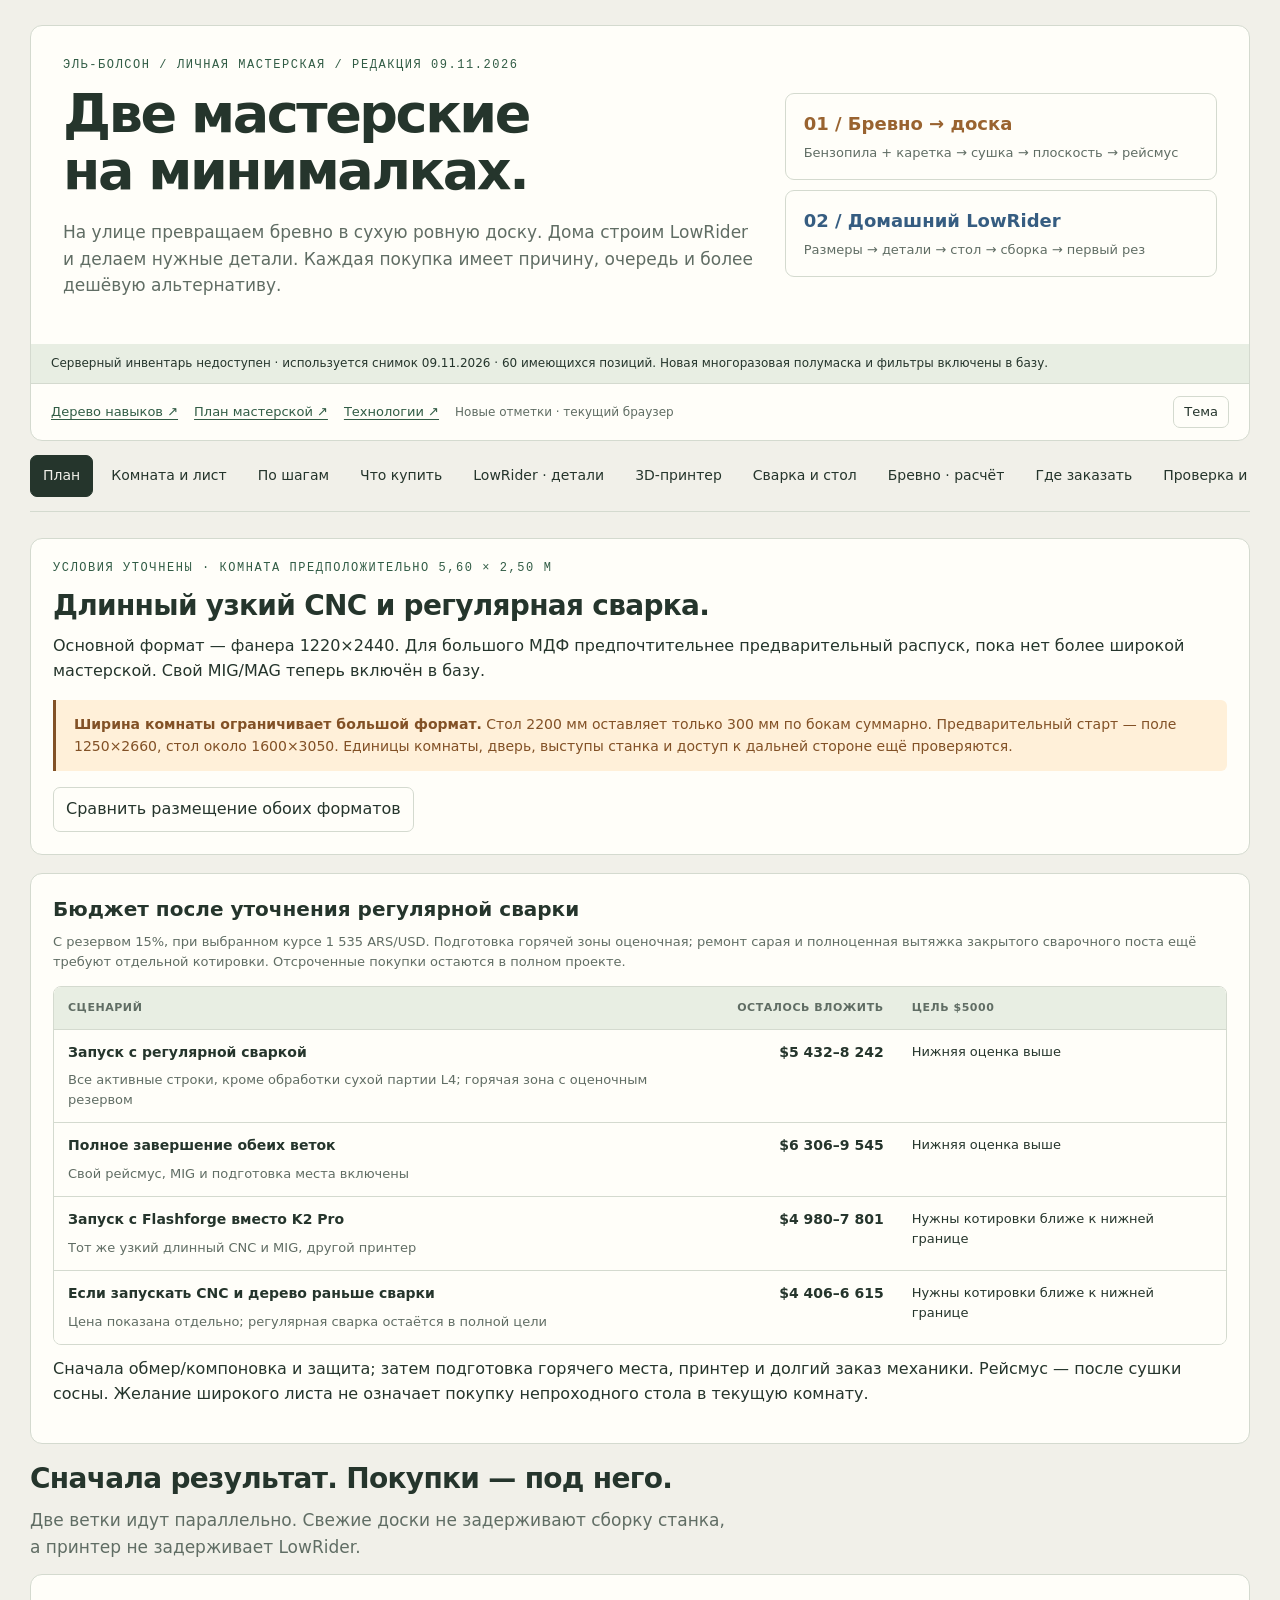
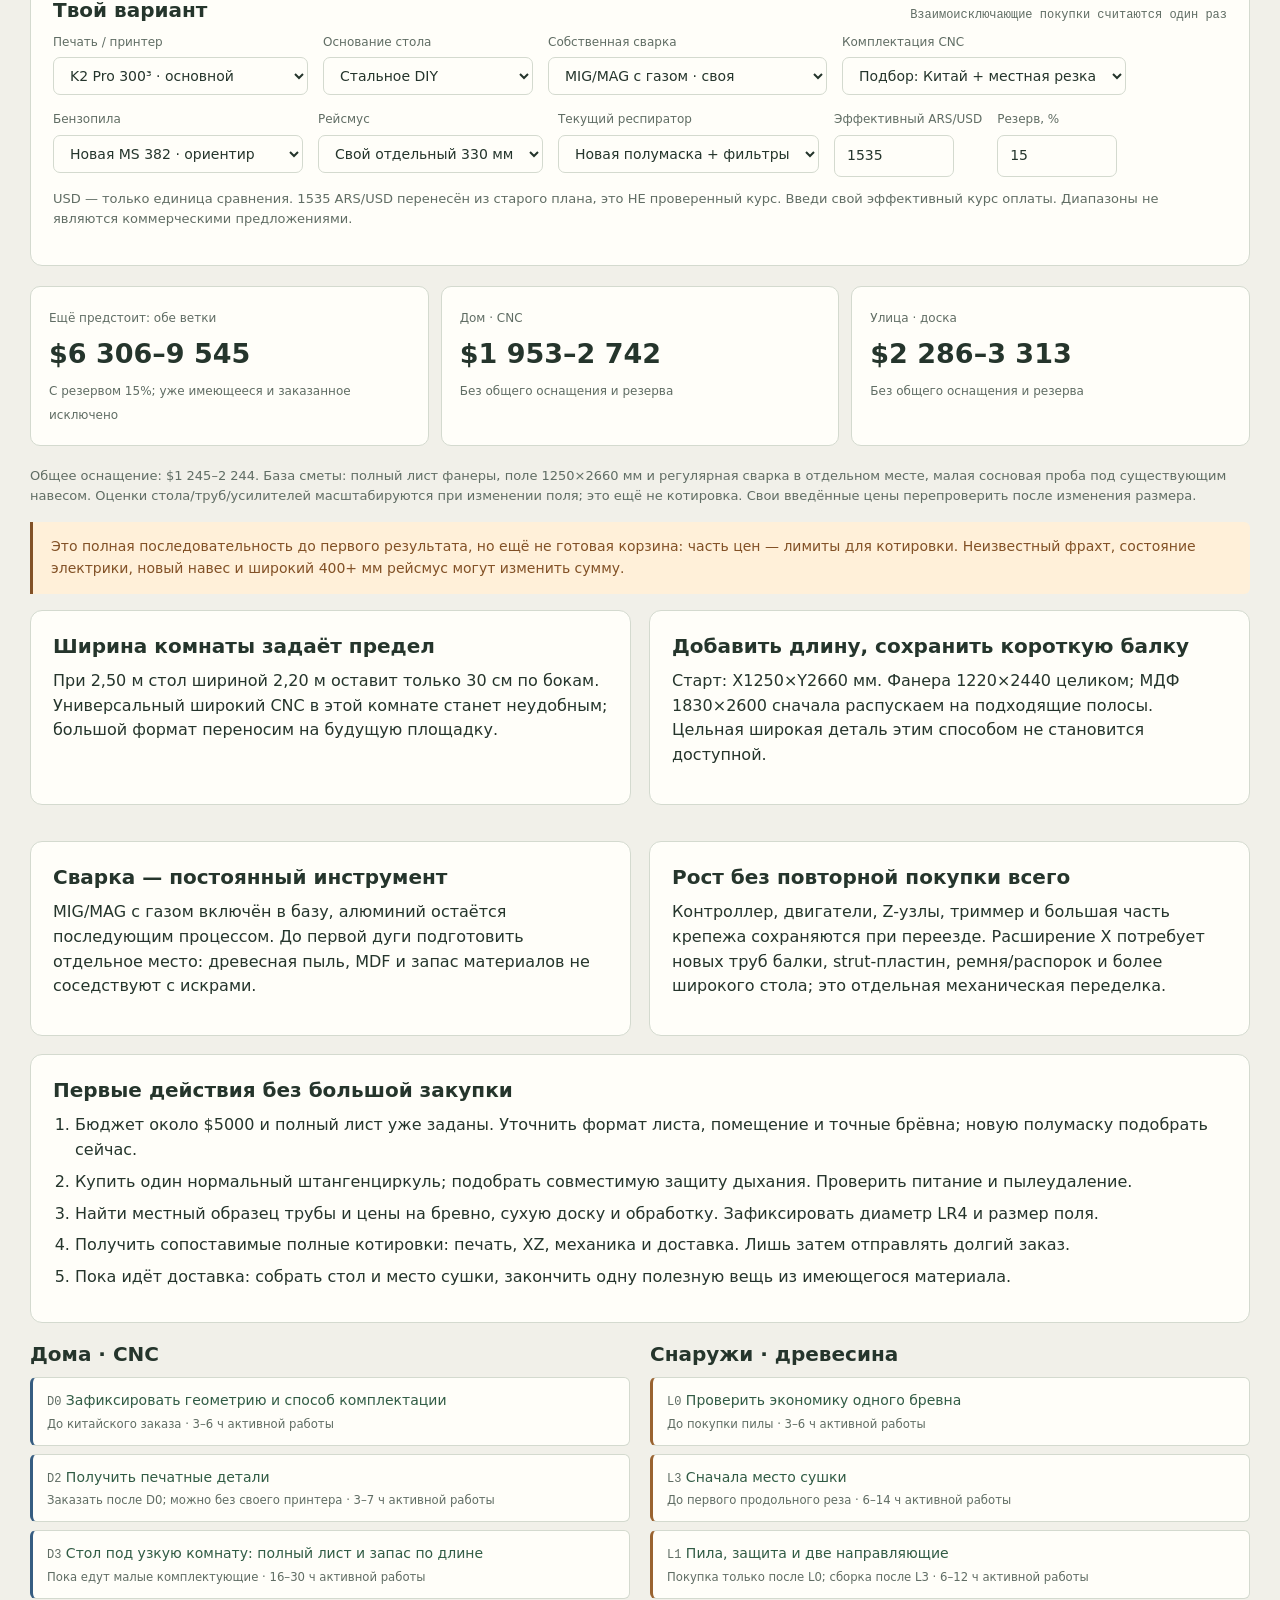
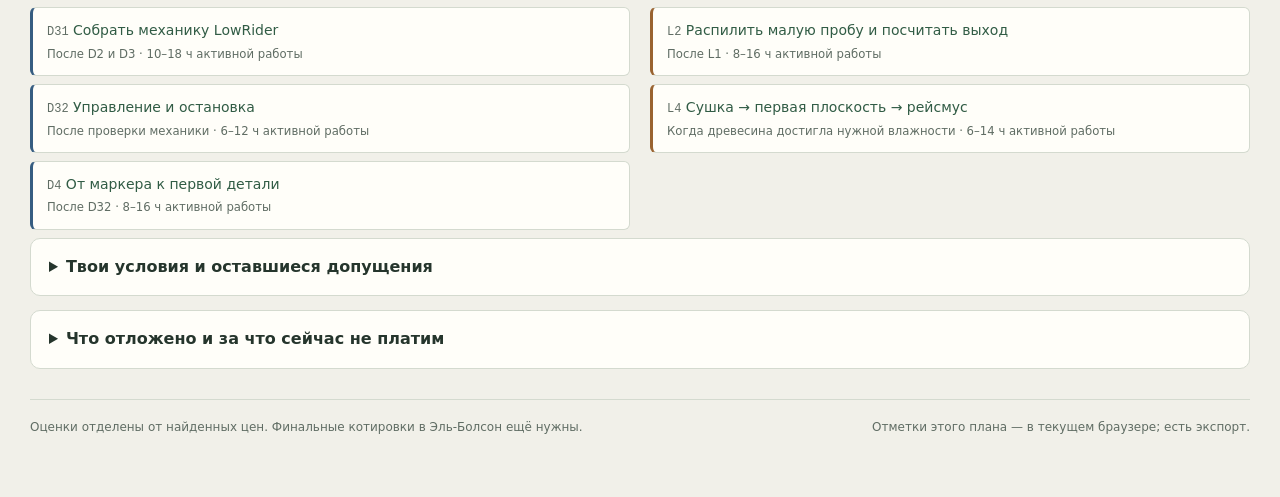
==== commit f6607cdf: "feat: plan narrow workshop layout and regular welding zone" ====
--- a/roadmap.html
+++ b/roadmap.html
@@ -17,16 +17,16 @@
 <header><div class="hero"><div><p class="eyebrow">Эль-Болсон / личная мастерская / редакция 09.11.2026</p><h1>Две мастерские<br>на минималках.</h1><p class="lead">На улице превращаем бревно в сухую ровную доску. Дома строим LowRider и делаем нужные детали. Каждая покупка имеет причину, очередь и более дешёвую альтернативу.</p></div><div class="diagram" aria-label="Две параллельные ветки"><div class="branch"><b>01 / Бревно → доска</b><span>Бензопила + каретка → сушка → плоскость → рейсмус</span></div><div class="branch cnc"><b>02 / Домашний LowRider</b><span>Размеры → детали → стол → сборка → первый рез</span></div></div></div><p class="statusline" id="inventory-status" role="status">Сверяем инвентарь с сервером…</p><div class="links"><a href="/">Дерево навыков ↗</a><a href="/workshop/">План мастерской ↗</a><a href="/tech/">Технологии ↗</a><span class="oldcount" id="save-note"></span><button data-action="theme" aria-label="Изменить тему">Тема</button></div></header>
 <nav id="nav" role="tablist" aria-label="Разделы плана"></nav><main id="main"></main>
 <footer><span>Оценки отделены от найденных цен. Финальные котировки в Эль-Болсон ещё нужны.</span><span>Отметки этого плана — в текущем браузере; есть экспорт.</span></footer>
-</div><script id="rm-data" type="application/json">{"schema":2,"meta":{"title":"Две мастерские на минималках","date":"09.11.2026","fx":1535,"reserve":15,"region":"Эль-Болсон · Río Negro","inventoryAt":304,"budgetNote":"USD — только единица сравнения. 1535 ARS/USD перенесён из старого плана, это НЕ проверенный курс. Введи свой эффективный курс оплаты. Диапазоны не являются коммерческими предложениями.","ownerRevision":3,"targetBudget":5000,"horizon":"2–3 года","baseField":[1250,2500],"ownerNote":"Бюджет около $5000 с разумным расширением; полный лист; покупная недорогая сосна; свой универсальный принтер; сейчас только одноразовые респираторы."},"stages":[{"id":"B0","lane":"base","title":"Сверка и два измерительных инструмента","when":"Сейчас · до заказов","hours":[2,4],"deps":[],"goal":"Перестать покупать повторно; получить размеры, от которых зависит весь заказ.","steps":["Открыть инвентарь: проверить комплект фрез FRL1400-9 и реальные цанги, длины струбцин, ключи в комплектах. Имеющееся оставить, новые наборы не заказывать.","Купить один штангенциркуль 150 мм со стальными губками. Нужны повторяемость, ноль и нормальный винт фиксации, а не обещанная точность 0,01 мм. Проверить закрытие и известный размер. Дорогой Mitutoyo здесь не обязателен.","Измерить комнату, двери, маршрут заноса, место под пылеудаление и заготовку. Пройти вокруг макета стола из малярной ленты. Поле полного листа уже выбрано как цель; осталось уточнить сам формат и реальное помещение.","Сейчас подтверждены только одноразовые маски. Подобрать новую многоразовую полумаску: 3M 7502/6502QL подходящего размера либо равноценная система со сменными P100/P3. Примерить и проверить герметичность; фильтры купить парой.","Получить 3 числа по древесине: цена сухой доски, цена одного законного бревна с фрахтом, цена стороннего распила/строгания. Не покупать сразу 2–3 м³."],"done":["Есть перечень «оставить / проверить / докупить»","Известны помещение, поле ЧПУ и сечение бревна"],"buys":["caliper","mask-body","mask-filters"]},{"id":"B2","lane":"base","title":"Пыль, питание и рабочее место","when":"До фрезерования внутри","hours":[4,10],"deps":["B0"],"goal":"Один рабочий стол и безопасная инфраструктура под конкретные нагрузки.","steps":["Имеющиеся козлы со столешницей использовать для сборки и ручных работ. Не строить отдельный фрезерный стол без задачи.","Kärcher Puzzi в инвентаре — моющий экстрактор. Не подключать его к древесной пыли без прямого разрешения инструкции: в смете нужен отдельный сухой пылеудаляющий аппарат.","Выбрать строительный пылеудалитель с документированным классом пыли M или равноценным решением под древесную пыль и нужным расходом воздуха. Циклон экономит мешки, но не заменяет фильтрацию. Проверить посадку шланга.","Электрик проверяет линию, защиту и заземление по реальным совместным нагрузкам: фрезер+вытяжка, нагрев принтера и выбранная сварка. K2 Pro имеет паспортную мощность до 1300 Вт, у кандидата MIG указан вход до 44 А. Не назначать автоматически 32 А или обещать полную сварочную мощность по наличию розетки 220 В.","Проверить имеющиеся аптечку/огнетушитель и свет. Недостающее докупить, не заказывать новые очки, наушники и органайзеры по умолчанию.","Для ABS/ASA — отдельная вентиляция наружу в нежилой зоне. Корпус принтера и угольный фильтр не дают гарантии удаления всех выбросов."],"done":["Сухое пылеудаление работает у источника","Проверены питание и доступная остановка"],"buys":["dust","electrical","firstaid"]},{"id":"W1","lane":"base","title":"Полезная вещь из имеющегося материала","when":"Параллельно ожиданию импорта","hours":[6,14],"deps":["B0","B2"],"goal":"Закончить стол/лавку/полку и сделать одну нужную вещь, не закупая новую мастерскую.","steps":["Использовать имеющуюся циркулярку, направляющую и угольники. Проверить, что струбцины и мотор свободно проходят по всей длине реза.","Для соединений сначала использовать уже имеющийся шкантовый кондуктор. Pocket jig покупать только под повторяемую задачу, которую он реально ускоряет.","Сделать образец имеющейся лазури/клея на обрезке. Для изделия внутри помещения проверить назначение и инструкцию покрытия; новые масла и лаки не покупать набором.","Снять размеры, время и расход. Если нужен заработок — сначала одна фотографируемая проба и разговор с покупателем, затем партия под подтверждённый спрос."],"done":["Одна законченная полезная вещь","Учтён расход, а не закуплены 15–25 изделий впрок"],"buys":["consumables"]},{"id":"M1","lane":"base","title":"Сварка стали: инструмент на рост мастерской","when":"Опция: если сварка нужна регулярно, до сварного стола","hours":[12,24],"deps":["B0","B2"],"goal":"Научиться повторяемо соединять профиль без оплаты алюминиевой универсальности заранее.","steps":["Для одного стола сравнить болтовые пластины/работу сварщика с полным стартом MIG. Для рам, мебели и регулярного металла выбрать собственный MIG/MAG с газом 180–200 А.","Требования на 2–3 года: ровная подача, евроразъём горелки, катушка 5 кг, доступные ролики/наконечники/лайнер, MMA для ремонтных задач, документированный ПВ при рабочем токе и локальный сервис. 200 А на лицевой панели не означает 200 А непрерывно.","Начальный кандидат EVOMIG-220: найден ARS 682 003 до фрахта. Это ориентир класса и комплектации, а не доказанная лучшая марка по ресурсу. STARMIG-180I и EVOMIG-205 на сайте производителя сняты с производства: не выбирать их как основную новую закупку без подтверждения деталей.","Сначала выяснить местный обмен/заправку смеси для стали, затем выбрать баллон/залог и редуктор. Магистраль газа не делать из случайных шлангов; закрепить баллон. Газовое оборудование и курьерский фрахт считать отдельно.","Обучение на обрезках той же трубы: зазор, ток/напряжение, подача, полярность и расход газа по руководству/проволоке. Для стола важны провар и геометрия, а не красивый валик. Проверить образцы с инструктором.","Прихватить раму на ровной базе, промерить диагонали, варить короткими симметричными участками с повторным контролем. Съёмный ровный верх и боковые дорожки регулировать независимо от сваренной рамы.","Алюминий пока заказывать на стороне. При регулярных тонких/сложных алюминиевых деталях добавлять отдельный AC/DC TIG с педалью/аргоном; для серийного MIG по алюминию сначала проверить поддержку подачи, горелки, проволоки и газа. Обычный DC Lift-TIG не обещает AC TIG по алюминию."],"done":["Есть несколько проверенных образцов соединения нужного профиля","Линия и защита проверены; стоимость газа и расхода известна"],"buys":["weld-machine","weld-gas","weld-ppe","metal-grinder"]},{"id":"D0","lane":"cnc","title":"Зафиксировать геометрию и способ комплектации","when":"До китайского заказа","hours":[3,6],"deps":["B0"],"goal":"Один согласованный LowRider 4; детали разных версий не смешиваются.","steps":["Цель владельца — полный лист. Рабочая база: лист 1220×2440, поле 1250×2500. Уточнить, нужен ли также МДФ 1830×2600: тогда понадобится более длинная балка, и рекомендацию по жёсткости пересмотреть.","В Эль-Болсоне/Барилоче найти образец стальной трубы OD 30 или 32 мм, стенка от 1,3 мм. Промерить в нескольких сечениях. Не путать внешний диаметр с условным размером трубы «1 дюйм».","Сначала диаметр трубы, затем соответствующие Brace/Y_Clip и печать. Овальная, кривая, ржавая или бугристая труба — повод сменить материал, не компенсировать печатью.","Сравнить две полные корзины: самостоятельный подбор и V1 kit+один контроллер. В комплекте V1 уже есть БП, метиз, XZ-пластины, моторы, ремни, ролики, рельсы и винты Z. На широком варианте проверить, хватит ли комплектных 8 м ремня.","FRL1400-9 весит 5,76 кг с погружной базой. Оставить его для ручных работ; под CNC заложить лёгкий триммер 65 мм, 220 В с регулировкой оборотов и подходящей цангой.","FreeCAD/CAM или другой инструмент с подходящей лицензией; до покупок пройти модель, траекторию, симуляцию и сухой прогон G-code."],"done":["Диаметр труб и размер поля зафиксированы","Одна корзина без повторных контроллеров/драйверов"],"buys":[]},{"id":"D2","lane":"cnc","title":"Получить печатные детали","when":"Заказать после D0; можно без своего принтера","hours":[3,7],"deps":["D0"],"goal":"Полный комплект проверенной геометрии, с минимальным расходом денег.","steps":["Свой принтер нужен владельцу для дальнейших задач. Первый кандидат K2 Pro без CFS 300³ с нагреваемой камерой; P1S — альтернатива при лучшей поставке/поддержке, Flashforge — путь экономии. Заказная печать остаётся временным вариантом на случай задержки.","Перед оплатой K2 Pro подтвердить цену ARS 1 485 000, гарантию, наличие hotend/сопла/нагревателя, срок доставки в Эль-Болсон и точное число/материал катушек в наборе. Не покупать повторный PLA до этой сверки.","Для LR4 основной материал — обычный жёсткий PLA по V1, не silk и не гибкие смеси. PETG/ASA/ABS не подменять автоматически: прочность на удар и жёсткость — разные вещи.","Загрузить актуальный комплект одной версии, штатную ориентацию и настройки с официальной страницы. Для всего набора около 2,7 кг; при своей печати приобрести 3 кг PLA, добавить запас лишь по фактическому расходу.","Измерить высокую контрольную деталь угольником, проверить перекос принтера и первые сопряжения. Общее машинное время оценить в слайсере; заложить ориентировочно 60–100 часов, не путать с ручным трудом."],"done":["Пробные сопряжения и углы приняты","В наличии все детали нужного диаметра и версии"],"buys":["print-service","printer-ff","printer-p1","filament","printer-vent","printer-k2"]},{"id":"D3","lane":"cnc","title":"Полноразмерный стол: металл своими руками или сухое дерево","when":"Пока едут малые комплектующие","hours":[16,30],"deps":["D0"],"goal":"Устойчивое основание своими руками и две точные детали у подрядчика.","steps":["Под лист 1220×2440 взять поле 1250×2500, минимальный стол из калькулятора около 1542×2813 при XZ 6,35 мм. Практическая база примерно 1600×2900 мм. Это ещё не габарит помещения: нужны проходы и загрузка.","Стальной каркас: предварительно 50×50×2 мм, 6 ножек, поперечины и диагональные связи. Болтовые пластины позволяют собрать/разобрать без собственного сварочника; сварной вариант требует контроля усадки. Это рабочая компоновка, не утверждённый конструкционный чертёж.","Пример раскроя 3 баров по 6 м при пропиле 3 мм: бар A — 2900+2900; B — 1500+1500+1500+740+740; C — 1500+1500+740+740+740+740. Фактические стыки, толщина, допуск длины и пропил у продавца могут изменить раскрой; сначала проверить схему соединений. Ножки 740 дают верх около 825–830 мм с листовыми слоями.","Ровные регулируемые опоры и диагонали важнее лишних килограммов. Для закрытого помещения не ставить станок на свободные колёса без разгрузки/фиксации на опоры. Рабочие боковые поверхности LowRider должны быть ровными и гладкими. Раскосы делаются отдельной полосой/профилем, они не входят в 3 основных бара. Для болтовых узлов закрытого тонкостенного профиля предусмотреть пластины/косынки и дистанционные элементы против смятия; узлы согласовать до резки.","Сплошной металлический лист сверху не нужен: ровная плита на опорах и сменный МДФ. Покрытие всей площади и отходы раскроя считать по реальным форматам плит; не считать, что один лист 1220×2440 накроет стол 1600×2900.","Деревянная альтернатива: сухой каркас с раскосами/жёсткой коробкой, регулируемый верх. Дешевле, остаётся полезной, не требует сварки; из сырой купленной сосны точный стол не строить.","При самостоятельном подборе механики заказать 2 XZ по актуальному DXF LR4, штатно около 6,35 мм металл. При листе 6 мм внести фактическую толщину в калькулятор и проверить 16 винтов M3. В V1 kit эти пластины уже есть.","Постоянные strut-пластины сделать из подходящей 6-мм плиты на временно собранном LowRider. Алюминиевый стол/дорогие алюминиевые усилители не являются требованием этого проекта."],"done":["Стол не качается, есть доступ и загрузка","XZ приняты по DXF; усилители соответствуют длине балки"],"buys":["cnc-table","tubes","xz","struts","cnc-table-steel"]},{"id":"D31","lane":"cnc","title":"Собрать механику LowRider","when":"После D2 и D3","hours":[10,18],"deps":["D2","D3"],"goal":"Балка, Y-колёса и Z двигаются без закусывания.","steps":["Разложить BOM во вкладке LowRider, пересчитать каждую группу до сборки. Столовые винты и крепление заготовки идут отдельно от набора механики.","Собирать по последовательности V1: core → YZ → балка → общий узел. Не перетягивать подшипники через пластик.","Поставить две трубы X, одну направляющую Y; не добавлять вторую Y-рельсу «для надёжности». Четыре MGN12H относятся к оси Z.","Установить ремни GT2 именно 10 мм с нужным кордом, не стальным; проверить соответствие 16-зубых шкивов и гладких роликов. Длину брать из калькулятора с запасом на обрезку.","Прокрутить винты T8 вручную, проверить соосность муфт и отсутствие тугих участков по всему ходу. Сделать фото и ведомость недостающего."],"done":["Полный ход без заеданий","Сборка проверена до подачи питания"],"buys":["motion-china","motion-kit"]},{"id":"D32","lane":"cnc","title":"Управление и остановка","when":"После проверки механики","hours":[6,12],"deps":["D31","B2"],"goal":"Пять двигателей управляются независимо, концевики отрабатывают.","steps":["Jackpot3 имеет шесть встроенных драйверов. Для LR4 нужно минимум пять независимых каналов: X, Y1, Y2, Z1, Z2. Arduino+обычная трёхосевая CNC Shield это не равноценная замена.","Контроллер купить один раз: V1 или Elecrow. На БП сверить вход 220 В и выход с платой; сетевую сторону и аварийное отключение выполняет/проверяет компетентный электрик.","Подключать и менять моторы только при снятом питании. Настроить ток под конкретные двигатели, проверить распиновку катушек мультиметром, не доверять цветам проводов.","Использовать актуальную конфигурацию LR4 FluidNC под свою плату. Проверить вручную каждый из 5 концевиков и направление каждого мотора до homing.","Заметная кнопка должна останавливать движение и отключать фрезер; программная пауза не заменяет аварийную остановку. Пылеудаление организовать по схеме электрика.","Уложить кабели, закрепить разъёмы и шланг, проверить полный ход без натяжения. Включить один узел, затем остальные; посторонние платы Arduino/ESP оставить для других задач."],"done":["Пять концевиков и homing проверены","Аварийная кнопка действительно останавливает станок и фрезер"],"buys":["controller","stop-wiring"]},{"id":"D4","lane":"cnc","title":"От маркера к первой детали","when":"После D32","hours":[8,16],"deps":["D32"],"goal":"Проверенный станок для дерева и листовых материалов.","steps":["Первый запуск — маркером по бумаге без установленной фрезы. Проверить масштаб, прямоугольник и повторяемость возвращения.","Сделать squaring/выравнивание Z по V1. Проверять диагонали тестового контура и размеры по обеим осям; не лечить перекос коэффициентами шагов.","Вырезать постоянные strut-пластины, установить, затем проверить геометрию заново. Выровнять жертвенную плиту отдельной операцией после этого.","Начать с одной фрезы 3,175 мм для подходящей цанги или 6 мм, закрепить фанеру/сухую сосну. Единицы дюймы и миллиметры не смешивать: 1/4 дюйма не равно 6 мм.","Глубину/подачу подобрать пробами под материал и фрезу; универсальные максимальные режимы не задавать. Использовать перемычки/надёжные прижимы, проверять траекторию на столкновения.","Изготовить три одинаковых квадрата/паза, измерить разброс и посадку. Критерий проекта: повторяемость в пределах 0,3 мм на небольшой тестовой детали после компенсации диаметра фрезы; это цель проверки, не гарантия производителя."],"done":["Одна полезная деталь повторена трижды","Известны режимы, отклонения, шум и расход"],"buys":["cnc-router","cnc-cutters","hold-down"]},{"id":"L0","lane":"mill","title":"Проверить экономику одного бревна","when":"До покупки пилы","hours":[3,6],"deps":["B0"],"goal":"Понять, зачем собственный распил выгоден именно здесь.","steps":["Выбрать первое изделие и итоговые доски: например 25×150 мм, а не «хочу склад древесины». Учесть потери на пропил, кору, сердцевину, сушку и строгание.","Узнать в SFA документы для этой породы и происхождения. Свой участок или упавшее дерево сами по себе не означают разрешения на распил и перевозку. Цель — недорогая покупная сосна небольшого диаметра, а не случайно найденные толстые местные породы.","Сравнить готовую сухую доску, услуги распила/строгания и свою цепную пилораму по калькулятору. Бесплатное бревно не даёт бесплатную доску: остаются перевозка, топливо, цепи, часы и брак.","Первая проба 1–2 бревна по 2 м, не 2–3 м³. Не рассчитывать поднимать целое бревно вручную; нужны устойчивое основание, исключение качения и подходящая помощь/механизация.","Если закупка пилы не окупается, ветку сохраняем как самостоятельное изготовление, но прямо признаём стоимость хобби. ЧПУ продолжает работать на покупном сухом материале."],"done":["Есть 3 местные цены и разрешённый источник","Объём первой партии ограничен"],"buys":["logs-freight"]},{"id":"L3","lane":"mill","title":"Сначала место сушки","when":"До первого продольного реза","hours":[6,14],"deps":["L0"],"goal":"Доски сразу попадают в правильный штабель.","steps":["Найти ровное проветриваемое место под существующим навесом: это дешевле отдельной постройки. Земля не должна мочить основание.","Сделать опоры и поперечины из уже имеющихся обрезков; ориентир поднятия 200–300 мм, окончательно по сырости/снегу участка. Проверить несущую способность и устойчивость.","Для 20 досок длиной 2 м по 5 рядов прокладок нужно около 100 одинаковых сухих прокладок 20–25 мм; пилить из сухих обрезков циркуляркой с упором. Все ряды строго один над другим.","Крыша с выносом защищает сверху, бокам оставить продув. Брезент, плотно обёрнутый вокруг штабеля, задерживает влагу. Небольшой навес требует надёжного крепления под местный ветер/снег; не строить новый большой сарай ради пробы.","Герметизировать свежие торцы подходящим составом сразу после распила, подписать породу, дату, толщину и место в штабеле. Сделать безопасный прижим сверху."],"done":["Есть сухие прокладки, крыша и основание","Пиломатериал не лежит на земле и не завёрнут герметично"],"buys":["dry-rack","moisture"]},{"id":"L1","lane":"mill","title":"Пила, защита и две направляющие","when":"Покупка только после L0; сборка после L3","hours":[6,12],"deps":["L0","L3"],"goal":"Пилить вдоль с контролем толщины, не свободной рукой.","steps":["Покупная сосна небольшого диаметра допускает более лёгкую пилу при узком резе, но для регулярного продольного пиления на горизонте 2–3 лет базовый ориентир остаётся обслуживаемый класс около 70 см³. MS 382 72,2 см³ — кандидат с запасом; не покупать длинную шину без необходимости.","Предпочтительный новый ориентир с сервисом — STIHL MS 382 (72,2 см³). Более дешёвый путь — проверенная подержанная брендовая пила с осмотром мастерской, сметой ремонта и рабочим тормозом, а не безымянные «72cc» без доступных деталей.","Не покупать запасную шину на старте. Купить одну правильную ripping-цепь плюс обычную комплектную оставить для своей работы; вторую ripping-цепь — по частоте распила. Сверить шаг, паз, число звеньев и допуск шины/пилы.","Два разных приспособления: ровная опора первого реза над бревном и каретка на шине, которая задаёт толщину следующих досок. Одна лестница/рейка не заменяет каретку.","Первую опору сделать из двух прямых сухих реек/профилей на поперечинах с регулировкой. Длина для 2-м бревна ориентировочно 2,4–2,6 м; фактические концы должны поддерживать каретку при входе и выходе.","Каретка: проще купить недорогую болтовую Alaskan-совместимую оснастку локально. Самодельную из профиля со стальными прижимами и метизом делать только по проверенному чертежу, с контролем зазоров цепи и органов управления; ответственные шино-зажимы не печатать пластиком.","До работы — обучение, противорезные брюки/чапсы и подходящая обувь, защита головы/лица/слуха. Обычные перчатки не считаются противорезными. Имеющиеся очки и наушники использовать, если совместимы с лесной защитой.","Работа двигателя только снаружи: P100 не защищает от CO. Проверять действующие местные ограничения по огню и условия участка."],"done":["Пройден безопасный пробный рез с компетентным помощником","Каретка, крепления и защита проверены до нагрузки"],"buys":["saw-new","saw-used","saw-ppe","saw-chain","mill-frame","first-rail","saw-consumables"]},{"id":"L2","lane":"mill","title":"Распилить малую пробу и посчитать выход","when":"После L1","hours":[8,16],"deps":["L1"],"goal":"Измерить фактическую себестоимость своей доски.","steps":["Проверить отсутствие металла, камней и загрязнений; очистить кору в зоне реза. Зафиксировать бревно от перекатывания.","Получить первую базовую плоскость по отдельной направляющей. Все крепежи опоры должны быть вне хода цепи; пройти путь кареткой до запуска.","Для конечной толщины 25 мм начать с грубого ориентира 32–35 мм; припуск уточнять по кривизне/усушке на пробе, а не гарантировать 25 мм из любой доски. Для 40 мм готовой доски чаще потребуется около 48–55 мм исходной.","Поддерживать выходящую доску, использовать подходящие клинья и не доводить зажим до нагрузки цепи. Не тянуть пилу за импровизированную лебёдку.","Сразу торцы, маркировка и штабель. Записать размеры бревна, количество и объём годных досок, топливо, масло, заточку, часы.","Ориентировочный диапазон выхода 35–55% от объёма бревна — гипотеза для калькулятора, не обещание. Сверить на собственной пробе."],"done":["Пробная партия уложена в день распила","Известны фактические выход и затраты"],"buys":[]},{"id":"L4","lane":"mill","title":"Сушка → первая плоскость → рейсмус","when":"Когда древесина достигла нужной влажности","hours":[6,14],"deps":["L2","B2"],"goal":"Получить сухие доски одинаковой толщины с подходящим по ширине станком.","steps":["Влагомер приобрести до распила, а не к рейсмусу. Замерять разные доски, в разных точках и глубине, с поправками прибора на породу/температуру. Дешёвый прибор сначала сравнить с образцом известной сухой древесины.","Не обещать «4 месяца и готово». Сушка на улице — месяцы и иногда дольше; для интерьера влажность должна приблизиться к условиям комнаты. Ориентир 8–12% обсуждается под реальную эксплуатацию, а не принимается за универсальный норматив.","Если наружный воздух не даёт нужную влажность — выдержка в подходящем помещении или услуга камерной сушки. До этого для мебели/ЧПУ покупаем сухое дерево.","Первую плоскость сделать имеющимся FRL1400-9 на жёстких санках: две параллельные прямые опоры, мост из фанеры 18–21 мм/профиля, крепление доски. Фрезу для выравнивания купить одну под реальную цангу, глубину и обороты по инструкции.","Рейсмус покупать под объём сухой доски: минимум рассматриваем отдельный 330-мм 220-В станок, например Konan KCBC/2000; не подменять его 204-мм фуганком-комби.","Если реально нужны цельные доски шире 330 мм — взять услуги 400–500-мм станка или обработать санками; 330 мм не станет шире от мощности. Собственный тяжёлый 400-мм рассматривать отдельной сметой и под доступное питание.","Для рейсмуса проверить наличие ножей/ремней, инструкцию, гарантию, доставку до адреса и требуемый расход вытяжки. Его стружка может потребовать отдельный высокорасходный сборник; бытовой пылесос не объявлять достаточным.","После базовой плоскости — вторая сторона в размер, затем ширина циркуляркой с направляющей и окончательная длина. Подпоры на входе/выходе из имеющегося материала; ограничение длины/толщины заготовки — по руководству станка."],"done":["Влажность измерена и записана","10 пробных досок получены без прогиба и заметного снайпа"],"buys":["router-sled","flatten-bit","planer","chip-collector","planer-supports"]}],"items":[{"id":"caliper","stage":"B0","name":"Штангенциркуль 150 мм · один","cost":[18,35],"channel":"local","when":"Сейчас","why":"Стальные губки, повторяемость и фиксация; не покупать дешёвый второй позже. Доставка с общим местным заказом.","kind":"estimate","sources":[],"owned":["caliper"],"optional":false},{"id":"mask-body","stage":"B0","name":"Полумаска подходящего размера · 3M 7500/6500 либо равноценная","cost":[60,110],"channel":"local","when":"До пыльной работы","why":"Только если имеющийся респиратор не подходит. Примерить, проверить герметичность и совместимость фильтров. Борода мешает уплотнению. Бюджет включает неопределённость модели; фильтры отдельно.","kind":"estimate","sources":["mask","maskprice"],"owned":[],"optional":false,"choice":["mask","new"]},{"id":"mask-filters","stage":"B0","name":"Пара фильтров P100/P3 для выбранной маски","cost":[25,40],"channel":"local","when":"С маской","why":"2091 у SeguFer: 2 × ARS 19 023,05. Не считать цену одной штуки ценой пары. Не покупать A1P3 ради отложенных смол.","kind":"estimate","sources":["filters","mask"],"owned":[],"optional":false,"choice":["mask","new"]},{"id":"dust","stage":"B2","name":"Сухой пылеудалитель под древесную пыль + шланг/мешки","cost":[200,400],"channel":"local","when":"До CNC внутри","why":"Запросить модель с подтверждённой фильтрацией/классом и расходом; это оценка, конкретная модель пока не выбрана. Имеющийся Puzzi не заменяет его.","kind":"estimate","sources":[],"owned":[],"optional":false},{"id":"electrical","stage":"B2","name":"Проверка линии и нужные исправления электриком","cost":[50,150],"channel":"service","when":"До нагрузки","why":"Заочно не известны щиток, кабель и земля. Это условный резерв, а не обещание выделенной 32-А линии.","kind":"estimate","sources":[],"owned":[],"optional":false},{"id":"firstaid","stage":"B2","name":"Аптечка/огнетушитель/свет · только выявленная недостача","cost":[0,70],"channel":"local","when":"До работы","why":"Сначала проверить имеющееся. В бюджет заложен резерв на реальный недостаток, не обязательная новая покупка.","kind":"estimate","sources":[],"owned":[],"optional":false},{"id":"consumables","stage":"W1","name":"Клей/абразив/покрытие · восполнение на одну вещь","cost":[0,25],"channel":"local","when":"По расходу","why":"Клей, абразивы, кисти и лазурь уже есть. Никаких больших комплектов для первых проб.","kind":"estimate","sources":[],"owned":[],"optional":false},{"id":"print-service","stage":"D2","name":"Печатный комплект LR4 на заказ","cost":[120,250],"channel":"service","when":"После размеров/трубы","why":"Плановый лимит за готовый набор около 2,7 кг по штатным профилям; это НЕ полученная котировка. Сначала пробные посадки. В лимит включить пластик, работу и пересылку.","kind":"estimate","sources":["v1","printing"],"owned":[],"optional":false,"choice":["printer","service"]},{"id":"printer-ff","stage":"D2","name":"Flashforge Adventurer 5M Pro + резерв доставки","cost":[575,625],"channel":"local","when":"Если нужен собственный принтер","why":"Экономный запасной вариант 220³, достаточный для штатных LR4. При новом запросе на разнообразие материалов уступает K2 Pro по объёму и наличию активного нагрева камеры.","kind":"quote","sources":["ffprice","ffspec"],"owned":[],"optional":false,"choice":["printer","ff"],"ars":[866305,866305],"freightUsd":[10,60]},{"id":"printer-p1","stage":"D2","name":"Bambu Lab P1S без AMS + резерв доставки","cost":[880,930],"channel":"local","when":"Если оправдан объём 256³ и экосистема","why":"База ARS 1 332 755 при одном платеже (≈$868 при условном курсе). Это альтернатива FF, а не второй принтер. Наличие подтвердить.","kind":"quote","sources":["p1price","p1spec"],"owned":[],"optional":false,"choice":["printer","p1"],"ars":[1332755,1332755],"freightUsd":[12,62]},{"id":"filament","stage":"D2","name":"PLA 1,75 мм 3 кг + одна пробная катушка PETG при необходимости","cost":[55,90],"channel":"local","when":"При своей печати","why":"Для LR4 нужно около 2,7 кг обычного PLA. В наборе K2 Pro продавец заявляет филамент, но количество/материал надо подтвердить: после подтверждения уменьшить эту строку до недостачи, не покупать ещё 3 кг автоматически.","kind":"estimate","sources":["v1"],"owned":[],"optional":false,"choice":["printer",["ff","p1","k2"]]},{"id":"printer-vent","stage":"D2","name":"Вентиляция зоны печати · резерв","cost":[25,80],"channel":"diy","when":"До ABS/ASA","why":"Не ставить принтер в пыльный поток ЧПУ и жилую спальню. Печать PLA не требует немедленной закупки ASA. Цена решения зависит от помещения.","kind":"estimate","sources":[],"owned":[],"optional":false,"choice":["printer",["ff","p1","k2"]]},{"id":"cnc-table","stage":"D3","name":"Полноразмерный деревянный каркас + плита/жертвенный слой","cost":[150,260],"channel":"diy","when":"Пока идёт импорт","why":"База под 1250×2500 мм, существующая сухая древесина плюс покупные плиты. Диагональные раскосы, подпёртые стыки. Сырая сосна для геометрии не подходит.","kind":"estimate","sources":[],"owned":[],"optional":false,"choice":["table","wood"],"scale":"table"},{"id":"tubes","stage":"D3","name":"Три стальные трубы: X ×2, Y ×1","cost":[40,80],"channel":"local","when":"До печати проверить образец","why":"Для поля 1250×2500: две X-трубы по 1416 мм, одна Y 2755 мм при штатной геометрии. Диаметр 30/32 мм, ровность и резка местно; цена автоматически масштабируется по общей длине.","kind":"estimate","sources":["v1","calc"],"owned":[],"optional":false,"scale":"rails"},{"id":"xz","stage":"D3","name":"Пара XZ-пластин · резка по DXF","cost":[35,80],"channel":"service","when":"Вместе с механикой","why":"Локальный металлообработчик или отправка из Аргентины. Включить материал, удаление заусенцев и фрахт. При V1 kit эту строку не покупать.","kind":"estimate","sources":["v1","metaltrim","arguello"],"owned":[],"optional":false,"choice":["motion","china"]},{"id":"struts","stage":"D3","name":"Две постоянные strut-пластины из 6-мм плиты","cost":[15,30],"channel":"diy","when":"Вырезать после пробного запуска","why":"Использовать обрезки МДФ/жёсткой плиты; временные печатные детали уже в комплекте печати. Металл премиален, не обязателен.","kind":"estimate","sources":["v1"],"owned":[],"optional":false,"scale":"struts"},{"id":"motion-china","stage":"D31","name":"Механика LR4: 5 NEMA17, MGN, ремни, подшипники, Z, метиз, БП","cost":[250,390],"channel":"china","when":"Заказывать после D0 за 6–10 недель","why":"Ведомость для полного листа, ремень около 7,509 м без запаса → обычно купить 8 м. Полная плановая цена с условным резервом ввоза, не котировка. 5 одинаковых моторов требуют согласования режима.","kind":"estimate","sources":["v1","arca"],"owned":[],"optional":false,"choice":["motion","china"]},{"id":"motion-kit","stage":"D31","name":"V1 hardware kit · $338 до ввоза","cost":[430,560],"channel":"import","when":"Сравнить полной доставленной ценой","why":"Кит уже включает XZ, БП, 5 моторов, механические мелочи и метиз. Не покупать их второй раз. $92–222 сверху — условный резерв доставки/налогов, не расчёт курьера.","kind":"quote","sources":["kit"],"owned":[],"optional":false,"choice":["motion","kit"]},{"id":"controller","stage":"D32","name":"Один Jackpot3 с встроенными драйверами","cost":[100,145],"channel":"china","when":"С основным зарубежным заказом","why":"База V1 $75,99; Elecrow — канал для сравнения. Диапазон на руках оценочный. Никаких дополнительных TMC2209/ESP/трёхосевого Shield.","kind":"estimate","sources":["jackpot","elecrow"],"owned":[],"optional":false},{"id":"stop-wiring","stage":"D32","name":"Остановка, корпус, сетевые соединения, кабельные мелочи","cost":[35,75],"channel":"local","when":"До подключения","why":"БП/низковольтный кабель уже в строке механики. Здесь только недостающие крепления/коммутация и аварийное отключение под реальную схему.","kind":"estimate","sources":[],"owned":[],"optional":false},{"id":"cnc-router","stage":"D4","name":"Лёгкий 65-мм триммер 220 В с регулировкой","cost":[100,220],"channel":"local","when":"До резания, можно позже механики","why":"Выбрать конкретный доступный Makita-совместимый корпус под штатное крепление, нужную цангу и запчасти. FRL1400-9 остаётся на санках.","kind":"estimate","sources":["router","v1"],"owned":[],"optional":false},{"id":"cnc-cutters","stage":"D4","name":"2–3 фрезы для CNC под нужную цангу","cost":[15,35],"channel":"china","when":"В одном заказе с механикой","why":"Прямая/спиральная для первого материала + запасная; V-фреза только если нужны надписи. Компрессионную, большую торцевую и индикатор отложить.","kind":"estimate","sources":[],"owned":[],"optional":false},{"id":"hold-down","stage":"D4","name":"Прижимы и крепёж жертвенной плиты","cost":[10,25],"channel":"diy","when":"Перед первой деталью","why":"Сделать низкие прижимы из фанеры, использовать винты и шайбы; проверять, чтобы фреза не встретила металл.","kind":"estimate","sources":[],"owned":[],"optional":false},{"id":"logs-freight","stage":"L0","name":"1–2 пробных бревна + доставка/документы","cost":[30,130],"channel":"local","when":"После местных цен","why":"Гипотеза под базовый объём, реальная цена Эль-Болсона не получена. При своих брёвнах вписать только фактические перевозку и оформление.","kind":"estimate","sources":[],"owned":[],"optional":false},{"id":"dry-rack","stage":"L3","name":"Основание, сухие прокладки, крыша и герметизация торцов","cost":[60,160],"channel":"diy","when":"До распила","why":"При существующем навесе и своей древесине. Новый самостоятельный навес считать отдельной сметой по нагрузкам, не прятать в эту сумму.","kind":"estimate","sources":[],"owned":[],"optional":false},{"id":"moisture","stage":"L3","name":"Игольчатый влагомер + термогигрометр","cost":[25,50],"channel":"china","when":"Заказать заранее; для первой партии можно локально","why":"Сравнить с местным предложением и проверенным образцом. Нужен до штабеля, не через полгода. Дешёвый влагомер не является абсолютным эталоном.","kind":"estimate","sources":[],"owned":[],"optional":false},{"id":"saw-new","stage":"L1","name":"Новая STIHL MS 382 · ориентир, без лишней запасной шины","cost":[1045,1120],"channel":"local","when":"После пробной экономики","why":"Официально ARS 1 604 709,07, сверить комплект шины/цепи, ближайший сервис. Фрахт/расхождения регионального прайса в резерве. Для дальнейшего регулярного продольного распила 72-см³ класс сохраняет запас; это не обязательный минимум для любого малого бревна.","kind":"quote","sources":["stihl"],"owned":[],"optional":false,"choice":["saw","new"],"ars":[1604709.07,1604709.07],"freightUsd":[0,75]},{"id":"saw-used","stage":"L1","name":"Обслуженная подержанная пила 60–75+ см³ + диагностика","cost":[450,750],"channel":"local","when":"Если найден проверяемый экземпляр","why":"Оценка лимита, объявления не подтверждены. Поршневая, компрессия, сальники/подсос, смазка и тормоз проверяются мастерской. Смета ремонта до оплаты; сомнительная пила не считается экономией.","kind":"estimate","sources":["granberg"],"owned":[],"optional":false,"choice":["saw","used"]},{"id":"saw-ppe","stage":"L1","name":"Противорезная защита ног/обувь + совместимая лесная защита","cost":[180,320],"channel":"local","when":"До запуска пилы","why":"Сначала примерка и проверка имеющихся очков/наушников. Не считать обычные рабочие перчатки достаточной противорезной защитой.","kind":"estimate","sources":[],"owned":[],"optional":false},{"id":"saw-chain","stage":"L1","name":"Одна ripping-цепь, правильный напильник/направляющая","cost":[40,80],"channel":"local","when":"Вместе с пилой","why":"Шаг, паз и число ведущих звеньев согласовать с шиной. Комплектную обычную цепь не считать цепью для продольного реза.","kind":"estimate","sources":["granberg"],"owned":[],"optional":false},{"id":"mill-frame","stage":"L1","name":"Каретка на шину · купить болтовую или изготовить по чертежу","cost":[70,150],"channel":"local","when":"После выбора пилы/шины","why":"Короткая сравнительная смета: самодельная профиль+прижимы+резка/сварка подрядчика против готовой. При малой разнице готовая обычно экономит время. Это оценка без выбранного изделия.","kind":"estimate","sources":[],"owned":[],"optional":false},{"id":"first-rail","stage":"L1","name":"Первая направляющая из прямых реек/профиля","cost":[15,50],"channel":"diy","when":"До первого реза","why":"Профиль отрезать у продавца; сборка шуруповёртом/ключами. Весь ход без контакта цепи с крепежом. Лестницу покупать специально не нужно.","kind":"estimate","sources":[],"owned":[],"optional":false},{"id":"saw-consumables","stage":"L1","name":"Масло цепи/2Т, топливо, клинья, канистра, кантование","cost":[60,120],"channel":"local","when":"Первая партия","why":"Только недостача. Готовый кант-крюк/аренда/помощник по массе бревна; не поднимать вручную, не изготавливать непроверенный подъёмник.","kind":"estimate","sources":[],"owned":[],"optional":false},{"id":"router-sled","stage":"L4","name":"Санки FRL1400-9 из фанеры и прямых опор","cost":[20,60],"channel":"diy","when":"На сухой доске","why":"Имеющийся фрезер и струбцины, жёсткий мост, опоры, фиксация заготовки. Сначала небольшой образец, не лист больших габаритов.","kind":"estimate","sources":[],"owned":[],"optional":false},{"id":"flatten-bit","stage":"L4","name":"Одна фреза выравнивания под FRL1400-9","cost":[20,45],"channel":"local","when":"Когда известны цанга и санки","why":"Не путать 6 мм с 1/4 дюйма. Диаметр и обороты по инструкции фрезера и оснастки; не покупать набор на всякий случай.","kind":"estimate","sources":[],"owned":[],"optional":false},{"id":"planer","stage":"L4","name":"Отдельный рейсмус 330 мм, 220 В · Konan KCBC/2000","cost":[540,650],"channel":"local","when":"После сушки/проверки объёма","why":"Ориентир ARS 760–810 тыс. до доставки; бюджет на руках с фрахтом оценочный. Если ширина 400+ обязательна — выбрать услугу, не покупать неподходящий 330.","kind":"quote","sources":["konan","planerprice","lusq"],"owned":[],"optional":false,"choice":["planer","own"],"ars":[760000,810000],"freightUsd":[45,120]},{"id":"chip-collector","stage":"L4","name":"Стружкоотсос и шланг под рейсмус · условный резерв","cost":[150,300],"channel":"local","when":"При выборе рейсмуса","why":"Сначала требования инструкции и проверка имеющегося сухого аппарата; если он обеспечивает нужный расход, эту строку исключить. Циклон не создаёт недостающий поток.","kind":"estimate","sources":[],"owned":[],"optional":false,"choice":["planer","own"]},{"id":"planer-supports","stage":"L4","name":"Входная/выходная подпоры и ножи/обслуживание","cost":[30,80],"channel":"diy","when":"С рейсмусом","why":"Подпоры из имеющихся обрезков. Проверить наличие штатных ножей и нужду в запасе, не покупать вслепую.","kind":"estimate","sources":[],"owned":[],"optional":false,"choice":["planer","own"]},{"id":"planer-service","stage":"L4","name":"Строгание/широкий рейсмус на стороне · первая партия","cost":[40,120],"channel":"service","when":"Когда доски сухие","why":"Цена местной мастерской не получена. Это расход одной партии, не стоимость владения и не бесконечные услуги. Широкие слэбы можно выровнять своими санками.","kind":"estimate","sources":[],"owned":[],"optional":false,"choice":["planer","service"]},{"id":"printer-k2","stage":"D2","name":"Creality K2 Pro 300³ без CFS + комплект филамента","cost":[968,1010],"ars":[1485000,1485000],"freightUsd":[0,40],"channel":"local","when":"После проверки акции, запчастей и помещения","why":"Найдено ARS 1 485 000 при оплате переводом/депозитом/наличными; на странице 7 шт., заявлена доставка по Аргентине. Тип/число катушек уточнить и вычесть из отдельного пластика. Это K2 Pro с камерой 60°C, не базовая K2.","kind":"quote","sources":["k2price","k2spec","k2heat"],"owned":[],"optional":false,"choice":["printer","k2"]},{"id":"cnc-table-steel","stage":"D3","name":"Полноразмерный стальной стол DIY + плиты и крепление","cost":[290,460],"channel":"diy","when":"После фиксации формата листа","why":"База 1600×2900: 3 шестиметровых трубы 50×50×2 при ножках 740 мм и оптимизированном раскрое, раскосы, опоры, верх и жертвенная плита. Болтовые узлы или сварка; стоимость сварщика при выборе этого пути дополнительно по котировке. Это проектная оценка, не расчёт несущей способности.","kind":"estimate","sources":["steelprice","plyprice","calc"],"owned":[],"optional":false,"choice":["table","steel"],"scale":"table"},{"id":"weld-machine","stage":"M1","name":"MIG/MAG 180–200 А с газом · EVOMIG-220 как кандидат","cost":[450,505],"ars":[682003,682003],"freightUsd":[8,60],"channel":"local","when":"Если сварка нужна регулярно; до сварного стола","why":"Евроразъём, катушка 5 кг, MIG+MMA, доступная горелка. Проверить сервис, низкий рабочий диапазон и линию: паспортный вход до 44 А, полная мощность не гарантирована бытовой розеткой.","kind":"quote","sources":["mig","migprice"],"owned":[],"optional":false,"choice":["welding","mig"]},{"id":"weld-gas","stage":"M1","name":"Баллон/залог, смесь Ar/CO2, редуктор и шланг","cost":[180,320],"channel":"local","when":"Узнать заправку ДО выбора аппарата","why":"Цена полного газового старта оценочная: баллон или залог, первая заправка, редуктор/расходомер, проверенные соединения. Чистый аргон для алюминия и смесь для стали не считаются одним универсальным газом.","kind":"estimate","sources":["gas"],"owned":[],"optional":false,"choice":["welding","mig"]},{"id":"weld-ppe","stage":"M1","name":"Сварочная маска, краги/одежда, экраны и расход проволоки","cost":[100,180],"channel":"local","when":"До первой дуги","why":"Защита глаз от дуги отдельная от полумаски для пыли. Подобрать сертифицированный светофильтр под режим, не ограничиваться числом датчиков. Проволока 0,6/0,8 по процессу и стенке; очки и слух уже есть.","kind":"estimate","sources":["mig"],"owned":[],"optional":false,"choice":["welding","mig"]},{"id":"metal-grinder","stage":"M1","name":"Одна УШМ 115/125 мм + диски и безопасный зажим","cost":[60,110],"channel":"local","when":"При собственных сварочных работах","why":"Подготовка кромок и зачистка. Резку длинномера заказать у продавца. Специальный отрезной станок и сварочный верстак не нужны для первого стола; струбцины уже есть.","kind":"estimate","sources":[],"owned":[],"optional":false,"choice":["welding","mig"]},{"id":"cnc-extra-belt","stage":"D31","name":"Дополнительный цельный отрезок ремня для увеличенного поля","cost":[8,18],"channel":"china","when":"Если комплектных 8 м не хватает с запасом","why":"Для поля около 1860×2660 комплектные 8 м недостаточны суммарно. Две Y можно взять из комплекта, X купить цельным отрезком около 3 м; ремень не наращивать.","kind":"estimate","sources":["calc","kit"],"owned":[],"optional":false,"choice":["motion","kit"],"sizeGate":"belt8"}],"sources":[{"id":"v1","title":"V1 Engineering · LowRider 4: сборка и BOM","url":"https://docs.v1e.com/lowrider/","note":"Первичный технический источник: диаметр труб, пластик, состав и последовательность.","checked":"09.11.2026"},{"id":"calc","title":"V1 · калькулятор размеров","url":"https://docs.v1e.com/lowrider/calculator/","note":"Размеры стола, двух X-труб, одной Y-трубы, ремней и усилителей; сверить перед раскроем.","checked":"09.11.2026"},{"id":"kit","title":"V1 · комплект механики LR4","url":"https://www.v1e.com/products/lowrider-v4-hardware-kit","note":"Публичный products/lowrider-v4-hardware-kit.js: $338, available=true на момент чтения. Без контроллера, пластика, труб, стола и фрезера. В комплекте уже есть XZ-пластины, метиз и БП.","checked":"09.11.2026"},{"id":"jackpot","title":"V1 · Jackpot3","url":"https://www.v1e.com/products/jackpot3-cnc-controller","note":"Публичный .js: $75.99 до доставки/налогов. Шесть встроенных драйверов: отдельный набор TMC не нужен.","checked":"09.11.2026"},{"id":"elecrow","title":"Elecrow · Jackpot3 из Китая","url":"https://www.elecrow.com/jackpot3-cnc-controller.html","note":"Прямой канал указан самим V1. Страница закрыла автоматическое чтение 403: цену и доставку в Эль-Болсон не удалось подтвердить.","checked":"09.11.2026"},{"id":"ffprice","title":"PrintaLot · Flashforge Adventurer 5M Pro","url":"https://printalot.com.ar/productos/impresoras-y-equipos/fdm/flashforge-adventurer-5m-pro/","note":"ARS 911 900; один платёж −5%: ARS 866 305. В карточке есть наличие. Доставка в Патагонию не рассчитана.","checked":"09.11.2026"},{"id":"ffspec","title":"Flashforge · характеристики 5M Pro","url":"https://www.flashforge.com/products/adventurer-5m-pro-3d-printer?cID=31","note":"220×220×220 мм, закрытая CoreXY, сопло до 280°C, PLA/PETG/ABS/ASA. Возможности подтверждены производителем.","checked":"09.11.2026"},{"id":"p1price","title":"PrintaLot · P1S без AMS","url":"https://printalot.com.ar/productos/impresoras-y-equipos/fdm/bambu-lab-p1s/","note":"ARS 1 402 900; один платёж ARS 1 332 755. В странице встречаются разные отметки наличия; получить подтверждение конкретного SKU.","checked":"09.11.2026"},{"id":"p1spec","title":"Bambu · руководство P1S","url":"https://cdn1.bambulab.com/documentation/quick-start-0fa3c8ddd3d3f/P1S%20Combo/English%20version-Quick%20Start%20Guide%20for%20P1S-Combo.pdf","note":"256³ мм, 300°C сопло, 100°C стол; материалы сверены по производителю, не по рекламным заявлениям продавца.","checked":"09.11.2026"},{"id":"a1","title":"PrintaLot · A1","url":"https://printalot.com.ar/productos/impresoras-y-equipos/fdm/bambu-lab-a1/","note":"Открытый 256³ мм. Наличие и финальную цену проверять в корзине; каталог показывал ARS 1 001 900.","checked":"09.11.2026"},{"id":"p2","title":"PrintaLot · P2S без AMS","url":"https://printalot.com.ar/productos/impresoras-y-equipos/fdm/bambu-lab-p2s-256x256x256-mm/","note":"Каталог показывал ARS 1 972 900. Доплата не нужна ради одного LowRider.","checked":"09.11.2026"},{"id":"cc2","title":"Kimera · Centauri Carbon 2 Combo","url":"https://kimera3d.com.ar/tienda/impresora-3d-centauri-carbon-2-combo/","note":"ARS 1 410 900; по переводу ARS 1 340 355, заявлено наличие и 2–14 дней по стране. Почти цена P1S: многоцветность сама по себе здесь не экономия.","checked":"09.11.2026"},{"id":"mask","title":"3M · фильтр 2091 P100","url":"https://www.3m.com/3M/en_US/p/d/b5005625028/","note":"Совместим с сериями 6000/6500/7500. Это фильтр частиц; от газов бензопилы и паров растворителя не защищает.","checked":"09.11.2026"},{"id":"maskprice","title":"Comercial Argentina · полумаска 7502","url":"https://www.comercialargentina.com.ar/semimascara-3m-7502--det--41235","note":"ARS 161 956,87 с IVA, карточка с наличием; фильтры отдельно. Другой найденный продавец Gafra: ARS 90 533,33, но consultar STOCK.","checked":"09.11.2026"},{"id":"filters","title":"SeguFer · 2091","url":"https://segufershop.com.ar/528p260-FILTRO-3M-PARA-PARTICULAS-MODELO-2091","note":"ARS 19 023,05 за ОДИН фильтр; на маску нужна пара. На странице указаны 500 единиц, доставка не проверена.","checked":"09.11.2026"},{"id":"router","title":"Lüsqtoff · имеющийся FRL1400-9","url":"https://www.lusqtoff.com.ar/productos/fresadora-o-1400-w-frl1400-9","note":"Производитель: 5,76 кг, погружная база. Оставляем для ручных работ и выравнивающих санок; не объявляем совместимым с креплением LowRider.","checked":"09.11.2026"},{"id":"konan","title":"Konan · KCBC/2000","url":"https://www.konan.com.ar/productos/cepilladora-de-banco-2000w-konan","note":"220 В, 2000 Вт, ширина 330 мм, высота 160 мм, две ножевые пластины, 28 кг.","checked":"09.11.2026"},{"id":"planerprice","title":"Provincia Compras · рейсмус Konan 330","url":"https://www.provinciacompras.com.ar/cepilladora-de-banco-konan-2000-watts-330mm-ancho-cepillado-199833/p","note":"Выдача: ARS 759 999; открытая карточка: ARS 808 656. Используем диапазон 760–810 тыс. до доставки. Условия покупки и доставки в Río Negro не подтверждены.","checked":"09.11.2026"},{"id":"lusq","title":"Lüsqtoff · CML1500-8","url":"https://lusqtoff.com.ar/ver-producto/CML1500-8","note":"У производителя ширина 318 мм, а не рекламные 338 мм старого плана. Модель CML1850-8 330 мм на сайте отмечена DISCONTINUADA.","checked":"09.11.2026"},{"id":"granberg","title":"Granberg · выбор мощности и продольного пиления","url":"https://www.granberg.com/frequently-asked-questions/","note":"Для самой малой оснастки производитель указывает от 50 см³; большее сечение требует больше мощности. Слабую пилу нельзя считать дешёвой заменой без учёта ресурса.","checked":"09.11.2026"},{"id":"granbergchart","title":"Granberg · таблица шина/ширина/двигатель","url":"https://granberg.com/wp-content/uploads/2018/01/BAR-CHART-GRAPH.pdf","note":"Фактическая ширина реза меньше длины шины; требования зависят от конфигурации.","checked":"09.11.2026"},{"id":"stihl","title":"STIHL Argentina · MS 382","url":"https://tienda.stihl.com.ar/motosierra-ms382/p","note":"ARS 1 604 709,07. 72,2 см³, 3,9 кВт. В карточке расходится длина шины в описании и комплекте: получить точную комплектацию и цену у дилера.","checked":"09.11.2026"},{"id":"dry","title":"US Forest Service · Wood Handbook, chapter 13","url":"https://research.fs.usda.gov/treesearch/62261","note":"Сушка зависит от породы, толщины и среды. Влажность должна соответствовать условиям эксплуатации; календарь не заменяет измерения.","checked":"09.11.2026"},{"id":"forest","title":"Río Negro · лесные процедуры","url":"https://rionegro.gov.ar/?contID=19299","note":"До пиления/перевозки уточнить документы под конкретное происхождение, породу и участок.","checked":"09.11.2026"},{"id":"sfa","title":"Río Negro · SFA El Bolsón","url":"https://rionegro.gov.ar/?contID=19293","note":"Официальная контактная страница: Perito Moreno 3570. Расписание и контакты требуют актуализации перед визитом.","checked":"09.11.2026"},{"id":"metaltrim","title":"Metaltrim · резка металлических пластин","url":"https://metaltrim.com.ar/metalurgica/","note":"Burzaco, Buenos Aires. Лазер по металлу до 1/2 дюйма, изготовление без минимальной партии. Заявлены 1–4 дня на производство; пересылка отдельно.","checked":"09.11.2026"},{"id":"arguello","title":"Metalúrgica Arguello · запасной поставщик","url":"https://www.metalurgicaarguello.com.ar/","note":"Резка листа по DXF, заявлена отправка по Аргентине. Цену пары XZ и доставку не получили.","checked":"09.11.2026"},{"id":"fablab","title":"Fab Lab Bariloche · условия доступа","url":"https://fablabbrc.wixsite.com/fablab/contacto","note":"Есть 3D, лазер и фрезер. Прямо указано: коммерческую услугу печати/резки не оказывают; доступ для инкубируемых проектов. Не обещаем бесплатное изготовление.","checked":"09.11.2026"},{"id":"printing","title":"PrintaLot · услуга печати","url":"https://printalot.com.ar/categoria-producto/impresoras-y-equipos/fdm/","note":"У магазина есть ссылка «Servicio de impresión 3D»; наличие услуги видно, цена всего комплекта LR4 не получена.","checked":"09.11.2026"},{"id":"arca","title":"ARCA · pequeños envíos courier","url":"https://www.arca.gob.ar/envios-internacionales/courier/pequenios-envios.asp","note":"На официальной странице: до 3 единиц одного вида, 50 кг/пакет, $3000/отправку, без коммерческой цели, 5 раз/год. До $400 FOB освобождение от пошлины/статсбора, IVA остаётся. Не устанавливает универсальные 50% на превышение.","checked":"09.11.2026"},{"id":"printables","title":"V1 · файлы LowRider 4","url":"https://docs.v1e.com/lowrider/#printed-parts","note":"Штатный список печатных имён и ссылки на наборы Printables/Thingiverse/MakerWorld. Выбрать последнюю ревизию каждого файла и вариант диаметра до печати.","checked":"09.11.2026"},{"id":"k2price","title":"Reset Argentina · K2 Pro без CFS + филамент","url":"https://resetargentina.com.ar/product/impresora-3d-creality-k2-pro-filamentos/","note":"ARS 1 650 000; перевод/депозит/наличные ARS 1 485 000. Страница показывает 7 шт.; структурированные данные InStock. Заявлены бесплатная доставка по Аргентине и 3–5 дней, но точный срок в Эль-Болсон и комплект филамента надо подтвердить.","checked":"09.11.2026"},{"id":"k2spec","title":"Creality · K2 Pro: характеристики и поддержка","url":"https://www.creality.com/support/k2-series","note":"Производитель: 300×300×300 мм, сопло 300°C из закалённой стали, стол 110°C, прямой экструдер; материалы PLA/PETG/ASA/ABS/TPU95A и указанные наполненные составы.","checked":"09.11.2026"},{"id":"k2heat","title":"Creality · сравнение K2 / Pro / Plus","url":"https://www.creality.com/mx/products/k2-series-3d-printer","note":"У Pro и Plus активный нагрев камеры до 60°C. У базовой K2 активного нагрева нет. Не смешивать модели; размер Pro 300³.","checked":"09.11.2026"},{"id":"qidi","title":"PrintaLot · QIDI Plus4","url":"https://printalot.com.ar/productos/impresoras-3d/qidi-plus4-305x305x280-mm-impresora-3d-de-alta-velocidad-con-camara-y-camara-calefaccionada/","note":"ARS 1 500 000, но Sin stock. Интересный технический кандидат с нагреваемой камерой; не строим закупку на отсутствующем товаре. В карточке есть расхождения технических температур, поэтому её не используем вместо спецификации производителя.","checked":"09.11.2026"},{"id":"mig","title":"Lüsqtoff · EVOMIG-220","url":"https://lusqtoff.com.ar/ver-producto/EVOMIG-220","note":"MIG/MAG 40–200 А, MMA 40–180 А, евроразъём горелки, катушки 1/5 кг, 220 В. ПВ по производителю: 119 А 100% / 200 А 35% при 25°C. Указан вход 44 А: наличие розетки 220 В не означает готовность линии к полной мощности.","checked":"09.11.2026"},{"id":"migprice","title":"Siglo21 Neuquén · EVOMIG-220","url":"https://siglo21myh.com.ar/tienda-online/soldadora-inverter-lusqtoff-evomig-220-mma-mig-200a/","note":"ARS 682 003 с IVA, в наличии на странице. Доставка бесплатно лишь в радиусе 200 км от Neuquén; Эль-Болсон вне этого условия. Возможный скидочный баннер повторно в цену не вычитаем.","checked":"09.11.2026"},{"id":"migalu","title":"Lüsqtoff · MIGDUAL200-9 с импульсом","url":"https://www.lusqtoff.com.ar/ver-producto/MIGDUAL200-9","note":"220 В, импульсный MIG и оснастка подачи алюминия. Сам по себе этот путь не означает AC TIG. У Siglo21 найден ARS 1 706 675 до оснастки газа.","checked":"09.11.2026"},{"id":"milleralu","title":"Miller · оснащение MIG для алюминия","url":"https://www.millerwelds.com/en-US/resources/knowledge-hub/aluminum-welding/mig/mig-aluminum-diy-selecting-the-right-welder-spool-gun-and-filler-wire","note":"Подающий механизм/горелка выбираются под аппарат и проволоку. Нельзя обещать, что любой MIG с наклейкой «3 в 1» поддержит подходящую spool gun.","checked":"09.11.2026"},{"id":"actig","title":"Lüsqtoff · TIG AC/DC","url":"https://www.lusqtoff.com.ar/ver-producto/SMARTTIG-ACDC-20","note":"Отдельный процесс AC/DC TIG. Найденная карточка Centro de Materiales ARS 1 820 199, но без наличия; это ориентир дорогого пути, не предложение для немедленной покупки.","checked":"09.11.2026"},{"id":"steelprice","title":"Ropelato · профиль 50×50×2, 6 м","url":"https://www.ropelato.com.ar/268-cuadrados","note":"ARS 46 813 за 6-м бар 50×50×2 в выдаче; другие карточки 51–63 тыс. Цена/наличие в Эль-Болсоне и фрахт длинномера не подтверждены.","checked":"09.11.2026"},{"id":"sheetformat","title":"Korte · местный формат плит","url":"https://korte.ar/17-placas","note":"На сайте МДФ/меламин 1830×2600 мм. Формат отличается от фанеры 1220×2440; до раскроя стола уточнить, какой полный лист нужен.","checked":"09.11.2026"},{"id":"plyprice","title":"Carlos Isla · фанера 18 мм 1220×2440","url":"https://carlosisla.com.ar/productos/fenolico-de-18mm-industrial-1-22-x-2-44-x-hoja-cg7qq/","note":"Розничный ориентир Río Negro: ARS 56 082,05; перевод ARS 50 473,85. Это ориентир материала, не доставка из General Roca в Эль-Болсон.","checked":"09.11.2026"},{"id":"gas","title":"Air Liquide Argentina · газы для малых мастерских","url":"https://ar.airliquide.com/industrias/artesanos-y-profesionales","note":"Аргон и смеси для сварки, объём/баллон/обмен по договорённости. Реальная цена и ближайшая заправка в регионе пока неизвестны.","checked":"09.11.2026"}],"assumptions":["Подтверждено владельцем: ориентир $5000 на обе линии с разумным расширением, горизонт 2–3 года, собственный универсальный принтер, полный лист LowRider и покупная недорогая сосна.","Рабочая база пока — фанера 1220×2440 мм; поле 1250×2500 мм даёт небольшой запас. Формат МДФ 1830×2600 показан отдельно: его необходимость ещё не подтверждена.","Для поля 1250×2500 предлагается стол около 1600×2900 мм. Вместе с условными проходами по 600 мм это уже около 2800×4100 мм; подача листа, вытяжка и открывание дверей могут потребовать больше. Размер помещения ещё неизвестен.","Металлическое основание — предпочтительный вариант владельца; сухой деревянный каркас остаётся экономной альтернативой. Материал стола сам по себе не гарантирует точность.","Начальная сосна: 1–2 покупных бревна около Ø25–35 см × 2 м, без крупных слэбов. Точные размеры, стоимость и законное происхождение подтвердить у местного продавца.","Сейчас только одноразовые маски: в активную базу включены новая многоразовая полумаска и совместимая пара P100/P3. Существующая общая отметка респиратора не исключает эту покупку.","Фрезер, шлифмашина, направляющие, козлы, струбцины и ручной инструмент переиспользуются. Курс 1535 ARS/USD оставлен лишь как редактируемый условный пересчёт, не как проверенная текущая котировка."],"decisions":[{"title":"Полный лист сразу","text":"CNC под лист 1220×2440: рабочее поле 1250×2500, стол примерно 1600×2900. Если нужен МДФ 1830×2600, ширину балки и смету пересчитываем до закупок."},{"title":"Принтер на 2–3 года","text":"Первый кандидат теперь K2 Pro без CFS: 300³ и нагрев камеры за небольшую доплату к P1S по найденной акции. Проверить запчасти, гарантию и фактическую комплектацию; маркетинговая совместимость не гарантирует печать любого полимера."},{"title":"Сталь сейчас, алюминий по задаче","text":"Если сварка станет регулярной: MIG/MAG с газом, 180–200 А, евроразъём и катушка 5 кг. Для одного стола дешевле болтовая сборка/услуга сварщика. AC/DC TIG на алюминий добавляется под реальные изделия."},{"title":"$5000 — бюджет покупки по этапам","text":"Не обещаем все новые станки сразу за $5000. Считаем отдельно запуск, завершение обеих линий и сварку; рейсмус покупается после готовности древесины, а не одновременно с пилой."}],"owned":[{"id":"measure","title":"Рулетка и линейка","detail":"Габариты, привязки и проверка размеров."},{"id":"level","title":"Уровень пузырьковый (1 м)","detail":"Пузырьковый строительный уровень 100 см для контроля горизонтали, вертикали и переноса отметок."},{"id":"clamp","title":"Струбцины (быстрозажимные, угловые и ременная)","detail":"Комплект струбцин: быстрозажимные струбцины (с функцией разжима 60 см и средние), угловая струбцина 90° и ременная ленточная струбцина для сборки рамок и корпусов."},{"id":"driver","title":"Дрель-шуруповёрт","detail":"Сверление отверстий, закручивание крепежа и сборка конструкций с регулировкой крутящего момента (в мастерской: бесщёточный аккумуляторный шуруповёрт TOTAL)."},{"id":"wrench","title":"Разводной ключ и гаечные ключи","detail":"Разводной гаечный ключ и комплект ключей для сантехники, резьбовых соединений и регулировок."},{"id":"pry","title":"Лом-гвоздодёр / монтировка","detail":"Прочный стальной лом-гвоздодёр (монтировка) для демонтажа, силового рычага и аккуратного отдирания досок."},{"id":"handsaw","title":"Ручные пилы по дереву (ножовка и лучковая пила)","detail":"Ручной раскрой дерева: ножовка с лезвиями по дереву и лучковая пила по дереву для поперечного и грубого пиления."},{"id":"sander","title":"Эксцентриковая шлифмашина","detail":"Финишное и промежуточное шлифование плоских поверхностей с пылеудалением (в мастерской: Lüsqtoff / Lusqtoff Black Series)."},{"id":"circular","title":"Ручная циркулярная пила","detail":"Продольный и поперечный раскрой листовых материалов и досок при правильной опоре и направляющей (в мастерской: Hamilton, пильный диск 40 зубьев)."},{"id":"guide","title":"Направляющая для пиления с упором","detail":"Направляющая шина с упором для ровного и повторяемого прямолинейного раскроя листовых материалов циркулярной пилой."},{"id":"router","title":"Ручной фрезер (Lüsqtoff FRL1400-9)","detail":"Ручной фрезер 1400 Вт для кромок, пазов и шаблонов (в мастерской: Lüsqtoff FRL1400-9, параллельный упор, копировальная втулка, набор фрез 12 шт и сменные цанги/биты)."},{"id":"glue","title":"Клей для дерева","detail":"Столярный клей для дерева для склейки щитов, шиповых соединений и шкантов (в мастерской: столярный клей для дерева, объём 1 л)."},{"id":"chisel","title":"Стамески и набор резцов для резьбы по дереву","detail":"Столярные стамески и набор резцов для фигурной резьбы по дереву, выборки пазов и чистовой подгонки соединений."},{"id":"shears","title":"Ножницы хозяйственные и ножницы по металлу","detail":"Универсальные ножницы и ручные ножницы по металлу для резки жести, сетки, пластика и листовых материалов."},{"id":"trowel","title":"Шпатели малярные и строительные","detail":"Средний стальной шпатель для шпаклёвки, нанесения смесей, клея и зачистки поверхностей."},{"id":"multimeter","title":"Мультиметр цифровой (UNI-T UT89X)","detail":"Цифровой мультиметр: измерение напряжения, тока, сопротивления, ёмкости, температуры, прозвонка цепей и бесконтактный детектор поля NCV (в мастерской: UNI-T UT89X)."},{"id":"brush","title":"Малярные кисти разного размера","detail":"Набор плоских и малярных кистей для нанесения лазури, клеев, грунтовки и масел."},{"id":"extractor","title":"Моющий пылесос-экстрактор","detail":"Глубокая влажная экстракционная чистка текстиля, ковров и мягкой мебели с подачей и сбором моющего раствора (в мастерской: Kärcher Puzzi 16/4)."},{"id":"wood.mallet","title":"Молоток столярный с гвоздодёром и киянка","detail":"Столярный молоток с деревянной рукояткой и загнутой частью для вытаскивания гвоздей, а также киянка для сборки и работы со стамесками."},{"id":"base.bits","title":"Набор свёрл (по дереву, металлу, бетону) и зенковка","detail":"Свёрла по дереву (включая длинное), свёрла по металлу и кирпичу/бетону, а также коническая зенковка под потайные головки саморезов."},{"id":"metal.pliers","title":"Щипцы, тонкогубцы и плоскогубцы","detail":"Маленькие острые щипцы (тонкогубцы) и плоскогубцы для мелкой слесарной работы, удержания деталей и загиба проволоки."},{"id":"mechanics.lube","title":"Проникающая смазка WD-40 и смазочные материалы","detail":"Проникающий аэрозоль WD-40 для расклинивания прикипевших соединений, вытеснения влаги и очистки, а также смазки для механизмов."},{"id":"building.caulkgun","title":"Пистолет для герметика","detail":"Для ровной подачи герметика из картриджа при заделке швов."},{"id":"land.hose","title":"Шланг гибкий с адаптером на кран","detail":"Гибкий прозрачный шланг и резьбовой переходник на кран для залива, слива и подачи воды."},{"id":"finish.rags","title":"Микрофибровые тряпки и ветошь","detail":"Салфетки из микрофибры для деликатной очистки, сушки и сбора моющих средств без разводов и ворса, а также безворсовая ветошь для масел и воска."},{"id":"screwdriver.ph","title":"Крестовая отвёртка (PH / PZ)","detail":"Ручная отвёртка под крестообразный шлиц. Основной инструмент для бытового крепежа, сборки мебели и техники."},{"id":"screwdriver.flat","title":"Плоская (шлицевая) отвёртка (SL)","detail":"Ручная отвёртка под прямой шлиц. Необходима для электромонтажа, клеммников, винтов фурнитуры и регулировочных узлов."},{"id":"mineral.square","title":"Строительный уголок каменщика (300 мм)","detail":"Металлический разметочный уголок 300 мм для проверки прямых углов в кладке, разметки блоков, плитки и строительных конструкций."},{"id":"building.sealant","title":"Герметик в тубе под пистолет","detail":"Силиконовый, акриловый или полиуретановый герметик в картридже для гидроизоляции швов, сантехники, окон и примыканий."},{"id":"base.glasses","title":"Защитные очки","detail":"Защита глаз от летящей стружки, искр, пыли и брызг при пилении, сверлении, зачистке и работе со смесями."},{"id":"base.gloves","title":"Рабочие перчатки","detail":"Защита рук от заноз, острых кромок металла, грязи и мозолей при монтаже и работе на участке; не надевать при работе на станках с вращающимся валом."},{"id":"metal.lockingpliers","title":"Зажимные клещи (струбцина-клещи)","detail":"Клещи с рычажным фиксатором и винтовой регулировкой для надёжного зажима деталей при сварке, слесарных работах или откручивании повреждённого крепежа."},{"id":"base.rope","title":"Верёвка и разметочный шнур","detail":"Хозяйственная верёвка, шпагат или шнур для натяжки ровных линий разметки, крепления грузов, сушки и садовых задач."},{"id":"electrical.tape","title":"Изолента (ПВХ / тканевая)","detail":"Изоляционная лента для временной изоляции проводов, жгутования, цветной маркировки кабелей и быстрой фиксации деталей."},{"id":"finish.sandpaper","title":"Наждачные круги (80, 120, 180) и наждачная бумага","detail":"Абразивные материалы для ручной шлифовки и круги на липучке для эксцентриковой шлифмашины (в мастерской: шлифовальные круги P80, P120 и P180, а также наждачная бумага)."},{"id":"mechanics.fum","title":"ФУМ-лента (PTFE-лента для резьбы)","detail":"Тонкая белая фторопластовая лента на круглой катушке. На упаковках часто написано «Thread seal tape» (где thread означает «резьба», но часто переводится как «нить»). Наматывается плотно по ходу резьбы."},{"id":"base.screws","title":"Саморезы разной длины","detail":"Универсальные саморезы и саморезы по дереву разной длины для сборки каркасов, полок, панелей и быстрого монтажа."},{"id":"base.brackets.73_90","title":"Уголки мебельные (размер 73 и 90)","detail":"Металлические мебельные монтажные уголки размеров 73 мм и 90 мм для полок, корпусов, каркасов и сборки мебели."},{"id":"wood.combi_square","title":"Комбинированный угольник (300 мм / 12\")","detail":"Металлическая линейка с подвижной колодкой 90° и 45°, пузырьковым уровнем и чертилкой для точной столярной разметки, контроля глубин и параллелей."},{"id":"finish.lasur","title":"Лазурь и защитная пропитка для дерева","detail":"Атмосферостойкое защитно-декоративное покрытие для древесины: защита от ультрафиолета, влаги и биопоражений с сохранением видимой текстуры волокон."},{"id":"land.trowel","title":"Садовый посадочный совок (узкая лопатка)","detail":"Компактная лопатка для посадки и пересадки рассады, луковичных, точечной работы с грунтом на грядках, в кашпо и клумбах."},{"id":"land.cultivator","title":"Ручной садовый рыхлитель (вилка / культиватор)","detail":"Трёхзубый ручной культиватор для поверхностной аэрации почвы, разрушения корки и аккуратного удаления сорняков без повреждения корневой системы культурных растений."},{"id":"composite.epoxy_putty","title":"Эпоксидная ремонтная масса (эпоксидный пластилин)","detail":"Двухкомпонентный эпоксидный пластилин (холодная сварка / ремонтный состав) для быстрого моделирования, восстановления утраченных фрагментов, заделки сколов, трещин и герметизации соединений."},{"id":"wood.circular_blade","title":"Пильный диск для циркулярной пилы (40 зубьев)","detail":"Пильный диск 40T с твердосплавными зубьями для ручной циркулярной пилы; чистый поперечный и продольный раскрой древесины, фанеры и плитных материалов с минимумом сколов (для пилы Hamilton)."},{"id":"base.earmuffs","title":"Строительные защитные наушники","detail":"Противошумные строительные наушники для защиты слуха при работе с шумным электроинструментом (циркулярная пила, шлифмашина, фрезер, УШМ, перфоратор)."},{"id":"base.respirator","title":"Респираторы (защита дыхания)","detail":"Противоаэрозольные респираторы и маски для защиты органов дыхания от мелкой пыли древесины, минеральных смесей, композитов и аэрозолей при шлифовке, пилении и распылении."},{"id":"finish.spray_bottle","title":"Пульверизатор (ручной распылитель)","detail":"Ручной помповый или триггерный распылитель для равномерного нанесения моющих растворов, преспрея, воды и очистителей на очищаемые поверхности."},{"id":"finish.neutral_cleaner","title":"Нейтральное моющее средство (pH-нейтральное)","detail":"Безопасное pH-нейтральное моющее средство для деликатной влажной и экстракционной чистки текстиля, обивки мебели, автосалона и твёрдых поверхностей без повреждения волокон."},{"id":"finish.soft_brush","title":"Мягкая щётка для химчистки и уборки","detail":"Щётка с мягким ворсом для деликатного взбивания пены, очистки обивки мебели, текстиля, ковров и автосалона без повреждения волокон ткани."},{"id":"wood.sawhorses","title":"Рабочие козлы и съёмная столешница (мобильный верстак)","detail":"Пара прочных деревянных козлов и съёмная рабочая столешница для безопасного пиления, шлифовки, струбцинной сборки и мобильного верстака в мастерской."},{"id":"finish.floor_cleaning","title":"Инвентарь для уборки пола (щётка, совок, швабра с отжимом)","detail":"Щётка для пола на длинной ручке, совок на длинной ручке и насадка-корзина для отжима швабры для поддержания чистоты в мастерской и доме."},{"id":"electrical.extension","title":"Удлинитель и разветвитель питания","detail":"Силовой сетевой удлинитель и раздвоитель розетки для подключения электроинструмента, освещения и зарядных устройств в любой точке мастерской."},{"id":"mechanics.heater","title":"Кипятильник (погружной электронагреватель)","detail":"Погружной электрический кипятильник для нагрева воды в ведре или баке для хозяйственных нужд, мытья и стирки."},{"id":"wood.dowels","title":"Шканты (8 мм) и кондуктор для шкантов","detail":"Деревянные рифлёные шканты диаметром 8 мм и кондуктор для соосного сверления точных отверстий при сборке мебельных щитов и каркасов."},{"id":"base.nails","title":"Гвозди строительные и столярные","detail":"Средние строительные и столярные гвозди для сборки черновых каркасов, временных настилов, козлов и демонтажно-монтажных работ."},{"id":"finish.solvent","title":"Уайт-спирит (растворитель / обезжириватель)","detail":"Органический растворитель уайт-спирит для очистки малярного инструмента и кистей, обезжиривания оснований, смывки масел и разбавления лазурей."},{"id":"finish.masking_tape","title":"Малярная лента (бумажный скотч)","detail":"Бумажная клейкая лента для защиты смежных зон при окраске, временной фиксации деталей, разметки и защиты кромок от сколов при пилении."},{"id":"base.magnets","title":"Магниты для фиксации и оснастки","detail":"Комплект небольших неодимовых магнитов для быстрого удержания крепежа, бит, фиксации направляющих и самодельных приспособлений мастерской."},{"id":"glue.ca","title":"Цианакрилатный суперклей","detail":"Быстротвердеющий цианакрилатный клей (секундный клей) для точечного склеивания, срочного ремонта пластика и дерева, а также фиксации заготовок на двухсторонний скотч."},{"id":"wood.pencil","title":"Разметочный столярный карандаш","detail":"Графитный карандаш для столярной разметки, проведения базовых линий реза, засечек и маркировки деталей."}],"inventorySnapshot":{"screwdriver":"unknown","screwdriver.ph":"have","screwdriver.flat":"have","land.fokin":"unknown","base.brackets":"unknown","base.screws":"have","base.brackets.73_90":"have","building.caulkgun":"have","seal":"unknown","building.sealant":"have","mineral.square":"have","ppe":"unknown","base.glasses":"have","base.gloves":"have","metal.lockingpliers":"have","metal.fret":"unknown","base.rope":"have","electrical.tape":"have","finish.sandpaper":"have","mechanics.threadseal":"unknown","mechanics.fum":"have","hacksaw":"want","handsaw":"have","measure":"have","wood.combi_square":"have","finish.lasur":"have","land.trowel":"have","land.cultivator":"have","composite.epoxy_putty":"have","circular":"have","sander":"have","extractor":"have","driver":"have","glue":"have","wood.circular_blade":"have","base.earmuffs":"have","base.respirator":"have","finish.spray_bottle":"have","finish.neutral_cleaner":"have","finish.rags":"have","finish.soft_brush":"have","router":"have","guide":"have","level":"have","clamp":"have","pry":"have","multimeter":"have","trowel":"have","shears":"have","wood.mallet":"have","base.bits":"have","wrench":"have","mechanics.lube":"have","brush":"have","land.hose":"have","chisel":"have","metal.pliers":"have","wood.sawhorses":"have","finish.floor_cleaning":"have","electrical.extension":"have","mechanics.heater":"have","wood.dowels":"have","base.nails":"have","finish.solvent":"have","finish.masking_tape":"have","base.magnets":"have","glue.ca":"have","wood.pencil":"have"},"bom":[["Плата","1","Jackpot3 либо совместимая плата с ≥5 независимыми драйверами","Китай Elecrow / V1 США","Не покупать отдельные драйверы к Jackpot3.","jackpot"],["Двигатели","5","NEMA17, вал 20+ мм; согласовать ток/момент с V1 (в ките 84 oz·in)","Китай / в V1 kit","5 одинаковых единиц: заранее согласовать режим ввоза.","v1"],["Удлинители моторов","3","По схеме V1, разъёмы и длины проверить под размер стола","Китай / в ките","Не покупать отдельную паяльную станцию ради готового жгута.","v1"],["Шкивы","3","GT2 16T, ширина 10 мм, под вал двигателя","Китай / в ките","Не 6-мм версия.","v1"],["Ролики","6","Гладкие 20T, отверстие 5 мм, под 10-мм ремень","Китай / в ките","Соответствие профилю деталей.","v1"],["Ремень","По калькулятору","GT2 ширина 10 мм, без стального корда","Китай / в ките 8 м","Для 600×900 около 3,65 м без запаса; заказать 5 м. Полный лист требует около 7,35 м → 8 м.","calc"],["Концевики","5","По штатной схеме платы с проводами","Китай / в ките","Для независимого выравнивания, не набор из трёх.","v1"],["Подшипники","14","608-2RS","Китай / местно / в ките","Проверить вращение и люфт, не нужны дорогие прецизионные.","v1"],["Винт Z с гайкой","2","T8, длина ≥145 мм, шаг 2 мм, 4 захода, ход 8 мм/оборот","Китай / в ките","Не путать T8×2 и T8×8 по обозначению продавца.","v1"],["Муфты","2","5→8 мм","Китай / в ките","Не зажимать на перекос.","v1"],["Короткие линейные рельсы","4","MGN12H 150 мм с каретками","Китай / в ките","Это Z, не длинные профильные рельсы на весь стол.","v1"],["Блок питания","1","24 В, ≥36 Вт по V1, совместимый с платой/моторами; вход 220 В","Китай / местно / в ките","Комплектный БП не считать второй раз; сетевой монтаж проверить.","v1"],["Метиз M8","14+14","M8×40 с шестигранной головкой + 14 самоконтрящихся гаек","Местно / в ките","Проверить толщину пластика и форму головок.","v1"],["Метиз M5","60+60","M5×30 button head + 60 самоконтрящихся гаек","Местно / Китай / в ките","Именно метрический.","v1"],["Метиз M3","83","M3×10 button head","Местно / Китай / в ките","16 винтов рельсов могут потребовать изменения при другой толщине XZ.","v1"],["Метиз M2,5","10","M2,5×12 button head","Местно / Китай / в ките","Проверить доступность заранее, не заменять силой M3.","v1"],["Крепёж к столу","Около 18","M4×12+ либо крепёж под материал столешницы","Местно","Не входит в hardware kit; длина без опасного выхода.","v1"],["Направляющие X/Y","2+1","Стальная круглая труба OD 29,5 / 30 / 32 мм, допуск по V1 ±0,2 мм, стенка ≥1,3 мм","Местно, резка у продавца","Пластик выбрать под фактический OD; алюминий не замена.","v1"],["XZ-пластины","2","Актуальные DXF LR4; штатно сталь/алюминий около 6,35 мм","Аргентинская резка / уже в V1 kit","Не резать все плоские элементы из дорогого алюминия.","v1"],["Усилители балки","2","МДФ/жёсткая плита ≤6,35 мм, длина по полю","Самостоятельно","Вырезать на временно собранном станке.","v1"],["Печатные части","Полный набор","Core, обе YZ, колёса и крепления ремней, Z-части, распорки под OD, клипсы, корпус и mount","Своя/заказная печать","Около 2,7 кг, штатные настройки и ориентации; состав клипс зависит от длины.","v1"],["Фрезер","1","Лёгкий 65-мм триммер 220 В с подходящим mount и цангой","Аргентина","Имеющийся тяжёлый погружной — на ручные работы.","router"],["Пыль / крепление / стоп","1 система","Шланг, dust shoe, прижимы, изоляция сетевой части, аварийное отключение","Часть DIY, часть местно","Включены отдельными строками бюджета; touch plate можно сделать позже.","v1"]],"printAdvice":[{"name":"Creality K2 Pro без CFS · первый кандидат","price":"ARS 1 485 000 при переводе; в карточке 7 шт.","fit":"Под твой новый запрос: 300³, камера с активным нагревом до 60°C, закалённое сопло. К P1S по найденным ценам доплата ARS 152 245, около 11,4%; это полезные объём и термостабильность.","limit":"Подтверждение покупки — после проверки доставки/комплекта/запчастей и гарантии. 300°C hotend и 60°C камеры не означают печать любого PA/PC/PPS/PEEK: условия конкретного филамента, сушка и вентиляция обязательны. CFS не нужен для первого этапа.","sources":["k2price","k2spec","k2heat"]},{"name":"Bambu Lab P1S без AMS · альтернатива по поставке","price":"ARS 1 332 755 одним платежом","fit":"256³ вмещает штатные LR4; PLA/PETG/TPU и ABS/ASA в подходящих условиях. Выбирать при более убедительной местной поддержке и если 256 мм достаточно.","limit":"Активного нагрева камеры нет. Для абразивных наполненных пластиков нужны подходящие износостойкие узлы. По текущей разнице экономия к K2 Pro лишь около $99 при условном курсе, поэтому универсальность не бесплатна.","sources":["p1price","p1spec"]},{"name":"Flashforge Adventurer 5M Pro · экономия бюджета","price":"ARS 866 305 одним платежом","fit":"220³ полностью подходит по минимальному объёму для печати LR4; есть закрытый корпус, возможности PLA/PETG и отдельных ABS/ASA задач.","limit":"Отсутствие активного нагрева и меньший объём — реальные компромиссы относительно нового запроса. Это достойная бюджетная альтернатива, а не основной выбор «на вырост» при цене K2 Pro около 1,485 млн.","sources":["ffprice","ffspec"]},{"name":"QIDI Plus4 · не опираться на отсутствие","price":"ARS 1 500 000, Sin stock у PrintaLot","fit":"По идее соответствует направлению нагреваемой камеры и увеличенного поля; пригоден для повторного сравнения при реальном наличии.","limit":"Не выбран базой: товар отсутствует, индивидуальная поставка и обслуживание не подтверждены. Не переплачивать за неподтверждённый импорт только ради обещанной универсальности.","sources":["qidi"]},{"name":"P2S / дорогие Combo","price":"P2S в прежнем сравнении ARS 1 972 900","fit":"Дополнительная автоматизация может иметь смысл для постоянной печати, но сама по себе не закрывает запрос на большую нагреваемую камеру.","limit":"AMS/CFS, многоцветность, более новое название и максимальная скорость не являются причиной увеличивать бюджет обеих линий. Сравнивать реальную работу и цену на руках.","sources":["p2"]}],"sourcing":[{"what":"Точные детали CNC","where":"Китай: Elecrow + один проверенный поставщик механики","buy":"Jackpot3; совместимые MGN, T8, ремень, шкивы, моторы; 2–3 фрезы и влагомер при выгоде.","why":"Малые комплектующие часто выгоднее ввозить. Но это пока гипотеза без корзины в Эль-Болсон. Сравнить итог с V1 kit, не цену карточки.","lead":"План 6–10 недель; экспресс 2–5 недель при подтверждённом оформлении. Это резервы, не обещания продавца."},{"what":"Тяжёлое и с сервисом","where":"Эль-Болсон/Барилоче → аргентинская доставка","buy":"Бензопила, рейсмус, триммер, пылеудаление, K2 Pro по проверяемой аргентинской акции, новая полумаска и СИЗ.","why":"Сравнение включает фрахт, возврат и расходники. Принтер не считаем автоматически выгодным «из Китая»: объёмный вес и гарантия могут съесть разницу.","lead":"Местное наличие 0–7 дней; межгород 1–3 недели — плановый резерв, точный срок по индексу получателя."},{"what":"Две XZ-пластины","where":"Сначала региональная котировка; резерв Metaltrim / Arguello с пересылкой","buy":"2 детали по DXF LR4 в мм, масштаб 1:1, сталь или алюминий штатной толщины, снятие заусенцев.","why":"В Эль-Болсоне подтверждённого сервиса волоконной резки металла не найдено. Не выдаём местную CO₂-гравировку или Fab Lab за услугу резки стали.","lead":"Metaltrim заявляет 1–4 дня изготовления; до Эль-Болсона плюс фрахт. Полный резерв 2–4 недели после согласования."},{"what":"3D-печать без покупки станка","where":"Сервис печати по котировке; PrintaLot как проверяемая точка входа","buy":"Пробные посадки → полный комплект. Цена за готовые принятые детали, а не только грамм пластика.","why":"Fab Lab Bariloche предоставляет доступ через инкубацию, коммерческую печать не обещает. Условия нельзя считать бесплатными для этого проекта.","lead":"Резерв 1–3 недели после теста; котировку не отправляли."},{"what":"Пиломатериал и металл","where":"Местный corralón / maderera / metalúrgica","buy":"Сухой материал для точного стола, образец трубы, распил в размер, недостающий крепёж.","why":"Длинномер не возить из Китая. Просить резку в размер при продаже — не нужны сварка и болгарка как обязательная ступень.","lead":"Уточнить наличие; 1–2 недели на подбор/резку."},{"what":"Собственные приспособления","where":"Сделать имеющимся инструментом","buy":"Стол с раскосами, жертвенная плита, прижимы, первая направляющая, прокладки и основание сушки, санки фрезера.","why":"Точный список материалов и контрольные размеры в этапах. Ответственные детали пилы/подъёма не заменять случайными 3D-деталями.","lead":"Параллельно доставке, активные часы в этапах."},{"what":"Стальной стол и сварка","where":"Металл/резка — местно; аппарат с сервисом — Аргентина","buy":"Профиль с раскроем, пластины болтовых узлов либо работа сварщика. MIG, газ и защита считаются полным комплектом.","why":"Длинномер и баллоны не ввозить как обычную лёгкую посылку. Региональную заправку смеси выяснить до покупки MIG; подтверждённой котировки в Эль-Болсоне пока нет.","lead":"Металл/резка 1–2 недели; межгород по факту. Баллон/газ — отдельные условия, обычная курьерская отправка не предполагается."}],"rfq":[{"title":"Резка XZ · текст для копирования","text":"Hola. Necesito cotizar 2 placas XZ para LowRider CNC v4 según DXF adjuntos, unidades mm, escala 1:1. Material: acero o aluminio, espesor objetivo 6,35 mm; si tienen 6 mm, indicar espesor real y confirmar antes de fabricar. Incluir material, corte, desbarbado y control de planitud. No sustituir geometría ni escalar. Indicar tolerancias, plazo, precio final con IVA y envío a El Bolsón, Río Negro (CP a confirmar). ¿Pueden verificar una cota de control del DXF antes de cortar?"},{"title":"Печать LR4 · текст для копирования","text":"Hola. Quiero cotizar un juego de piezas LowRider v4 de la versión actual de V1 Engineering, PLA rígido normal, no silk, orientación y rellenos según archivos oficiales. Primero necesito una prueba Z_Stub/Z_Nut y pieza para verificar el tubo de diámetro exterior [30/32 mm, a confirmar]. Después el juego completo (aprox. 2,7 kg; verificar en el slicer), incluyendo mount para router y caja de placa. Indicar precio final, material, plazos, tolerancias y política de reposición por error de impresión. Envío a El Bolsón, CP a confirmar."},{"title":"Ввоз комплектующих · текст для копирования","text":"Hola. Necesito una cotización puesta en El Bolsón para componentes de una CNC de uso propio: 5 motores NEMA17 iguales, placa de control, guías, tornillos y correas (lista adjunta). Confirmar régimen aplicable: no asumir pequeños envíos porque hay 5 unidades de la misma especie y uso productivo. Desglosar FOB, flete por peso real/volumétrico, seguro, tributos, percepciones/cargos, gestión y tramo nacional. Indicar requisitos, restricciones, plazo y costo de devolución. No dividir envíos artificialmente para eludir límites."},{"title":"Рейсмус / пила у дилера","text":"Hola. Necesito precio final con envío a El Bolsón para [Konan KCBC/2000 330 mm 220 V / motosierra clase 70 cc]. Confirmar stock real, accesorios incluidos, servicio más cercano y repuestos. Para cepilladora: cuchillas disponibles, precio/código, boca y caudal requerido de aspiración, condiciones de uso. Para motosierra: espada/cadena exactas, cadena ripping compatible y servicio de revisión. Cotizar flete, seguro y garantía por escrito."}],"deferred":["Стеклопластик, смолы, формы, кружок и ленточная пилорама остаются вне активного плана.","AC/DC TIG и алюминиевая оснастка — до появления повторяемой задачи по алюминию. Хороший стальной MIG продолжит работать и после добавления TIG.","Свой MIG пока включается отдельным выбором: для одного стола есть болты/работа сварщика; для регулярного металла собственный аппарат становится обоснованной инвестицией.","AMS/CFS, дорогие инженерные филаменты впрок, отдельная сушилка PA до задач с PA, лишние сопла и запасные плиты — по реальной потребности. Базовый принтер должен поддерживать рост, но материалы не надо закупать все сразу.","Торцовка, фуганок, T-slot по всему столу, VFD/водяной шпиндель и алюминиевый стол — после подтверждённого ограничения текущего процесса.","Рейсмус переносится по времени до сухой партии, но его стоимость остаётся в полной смете завершения обеих линий. Отсрочка не выдаётся за исчезновение расхода."],"unknowns":["Какой полный лист обязателен: только 1220×2440 или также МДФ/меламин 1830×2600? Не резать металл до ответа.","Свободное помещение и пути загрузки полноразмерного листа; вентиляция, шум и доступная электросеть.","Регулярность сварки: отдельное ремесло на 2–3 года или главным образом изготовление стола. Это меняет необходимость собственного MIG сейчас.","Точная цена сосны и фрахта, расход пилы, доступные ripping-цепи, условия хранения и сушки.","Полные предложения по механике/ввозу, резке, металлу, пылеудалению и ножам рейсмуса до Эль-Болсона.","Условие акции K2 Pro, число/тип катушек в наборе, запасные hotend/сопла, гарантия и доставка. Остаток на странице не является резервированием.","Цена и доступность заправки смеси Ar/CO2, баллона/залога, проверки баллона и редуктора в регионе.","Нужен ли в дальнейшем собственный проход шире 330 мм. Для начальных узких сосновых досок 330 мм — рабочий кандидат, для широких цельных слэбов нужен другой путь."],"importNotes":["Проверенный источник — ARCA, не пересказ блога. Указаны 5 использований pequeños envíos в год, максимум 3 одинаковых единицы, 50 кг на пакет, до $3000 на отправку и отсутствие коммерческой цели.","Освобождение до $400 FOB касается пошлины и статистического сбора. IVA и при необходимости внутренние налоги остаются. Единой ставки 50% на превышение здесь нет.","Нельзя обещать, что профессиональное оборудование автоматически проходит как личное, или что 5 одинаковых NEMA17 разрешены. Получить письменный расчёт/режим у курьера до покупки.","Не объединяем квоты Correo и courier по неподтверждённой старой записи. Почтовый режим проверять отдельно, если выбран именно он.","Сравнивать: товар + международная доставка/страховка + налоги/сборы + оформление + доставка по Аргентине + валютные расходы + риск возврата. Для принтера учитывать объёмный вес.","Рекомендация импортировать — только при экономии на руках около 20–25% против сопоставимого местного предложения. Это выбранный запас на риск, а не закон или гарантия."],"toolNames":{"measure":"Рулетка и линейка","square":"Столярный угольник","level":"Уровень пузырьковый (1 м)","caliper":"Штангенциркуль","clamp":"Струбцины (быстрозажимные, угловые и ременная)","vise":"Тиски","screwdriver":"Отвёртки и биты","driver":"Дрель-шуруповёрт","wrench":"Разводной ключ и гаечные ключи","pry":"Лом-гвоздодёр / монтировка","handsaw":"Ручные пилы по дереву (ножовка и лучковая пила)","sander":"Эксцентриковая шлифмашина","circular":"Ручная циркулярная пила","guide":"Направляющая для пиления с упором","miter":"Торцовочная пила","jigsaw":"Лобзик","router":"Ручной фрезер (Lüsqtoff FRL1400-9)","multitool":"Осциллирующий мультитул","seal":"PTFE, герметики и расходники","glue":"Клей для дерева","chisel":"Стамески и набор резцов для резьбы по дереву","plane":"Ручной рубанок","moisture":"Влагомер","ppe":"Защита и пылеконтроль","hacksaw":"Ножовка по металлу","file":"Напильники","tap":"Метчики и плашки","shears":"Ножницы хозяйственные и ножницы по металлу","riveter":"Заклёпочник","welder":"Сварочное оборудование","lathe":"Токарный станок","mill":"Фрезерный станок","scale":"Весы для дозирования","roller":"Оснастка для выкладки","plasticwelder":"Аппарат сварки пластика","vacuumkit":"Вакуумный комплект","mixer":"Смесительный инструмент","mold":"Формы и ёмкости","trowel":"Шпатели малярные и строительные","tilecutter":"Плиткорез","glasscutter":"Стеклорез","sewing":"Швейный набор / машина","stapler":"Обивочный степлер","leatherkit":"Инструмент для кожи","multimeter":"Мультиметр цифровой (UNI-T UT89X)","crimper":"Кримпер","breadboard":"Макетная плата","arduino":"Плата Arduino","esp":"Плата ESP","sensor":"Датчики","motor":"Малый привод","solder":"Паяльная станция","computer":"Компьютер и ПО","pressure":"Измерение давления","compressor":"Компрессор","knife":"Монтажный нож","shovel":"Лопата и садовый инструмент","bike":"Велоинструмент","jackstand":"Стойки под автомобиль","torque":"Динамометрический ключ","obd":"OBD-сканер","printer3d":"3D-принтер или печать на заказ","brush":"Малярные кисти разного размера","sprayer":"Краскопульт","extractor":"Моющий пылесос-экстрактор","pressurewasher":"Мойка / пароочиститель","notebook":"Записи и фотографии","rigging":"Сертифицированный такелаж","sharpen":"Заточная оснастка","wood.gauge":"Рейсмус и разметочный нож","wood.pocketjig":"Кондуктор для косых отверстий","wood.mallet":"Молоток столярный с гвоздодёром и киянка","wood.backsaw":"Пила для точных резов","wood.rasp":"Рашпили и напильники по дереву","wood.forstner":"Свёрла Форстнера","base.detector":"Детектор скрытой проводки","base.bits":"Набор свёрл (по дереву, металлу, бетону) и зенковка","base.hammerdrill":"Ударная дрель или перфоратор","base.plugs":"Дюбели и анкеры","base.firstaid":"Аптечка мастерской","metal.anglegrinder":"УШМ (болгарка)","metal.layout":"Чертилка и кернер","metal.drillpress":"Сверлильный станок","metal.solderkit":"Мощный паяльник, припой и флюс","metal.pliers":"Щипцы, тонкогубцы и плоскогубцы","composite.heatgun":"Строительный фен","composite.mixcups":"Мерные стаканы, палочки и шпатели","mineral.grouttools":"Инструмент для швов","mineral.claytools":"Стеки и инструмент для лепки","textile.iron":"Утюг и гладильная доска","textile.setter":"Установщик люверсов и кнопок","electrical.stripper":"Стриппер для проводов","electrical.wattmeter":"Бытовой ваттметр в розетку","electronics.labpsu":"Лабораторный блок питания","electronics.scope":"Осциллограф / логический анализатор","electronics.desolder":"Оплётка и оловоотсос","mechanics.plunger":"Вантуз","mechanics.snake":"Сантехнический трос","mechanics.pliers":"Переставные клещи","mechanics.lube":"Проникающая смазка WD-40 и смазочные материалы","mechanics.leakkit":"Ведро, тряпки и фонарик","building.caulkgun":"Пистолет для герметика","building.hygrometer":"Термогигрометр","land.pruner":"Секатор","land.hose":"Шланг гибкий с адаптером на кран","land.mallet":"Резиновая киянка","transport.pump":"Насос с манометром","transport.charger":"Зарядное устройство для АКБ","transport.straps":"Стяжные ремни","finish.scraper":"Скребки и цикля","finish.wirebrush":"Щётки по металлу","finish.rags":"Микрофибровые тряпки и ветошь","screwdriver.ph":"Крестовая отвёртка (PH / PZ)","screwdriver.flat":"Плоская (шлицевая) отвёртка (SL)","land.fokin":"Плоскорезы (садовые / Фокина)","base.brackets":"Монтажные и мебельные уголки","mineral.square":"Строительный уголок каменщика (300 мм)","building.sealant":"Герметик в тубе под пистолет","base.glasses":"Защитные очки","base.gloves":"Рабочие перчатки","metal.lockingpliers":"Зажимные клещи (струбцина-клещи)","metal.fret":"Лобзик по металлу","base.rope":"Верёвка и разметочный шнур","electrical.tape":"Изолента (ПВХ / тканевая)","finish.sandpaper":"Наждачные круги (80, 120, 180) и наждачная бумага","mechanics.threadseal":"Сантехническая нить для резьбы","mechanics.fum":"ФУМ-лента (PTFE-лента для резьбы)","base.screws":"Саморезы разной длины","base.brackets.73_90":"Уголки мебельные (размер 73 и 90)","wood.combi_square":"Комбинированный угольник (300 мм / 12\")","finish.lasur":"Лазурь и защитная пропитка для дерева","land.trowel":"Садовый посадочный совок (узкая лопатка)","land.cultivator":"Ручной садовый рыхлитель (вилка / культиватор)","composite.epoxy_putty":"Эпоксидная ремонтная масса (эпоксидный пластилин)","wood.circular_blade":"Пильный диск для циркулярной пилы (40 зубьев)","base.earmuffs":"Строительные защитные наушники","base.respirator":"Респираторы (защита дыхания)","finish.spray_bottle":"Пульверизатор (ручной распылитель)","finish.neutral_cleaner":"Нейтральное моющее средство (pH-нейтральное)","finish.soft_brush":"Мягкая щётка для химчистки и уборки","wood.sawhorses":"Рабочие козлы и съёмная столешница (мобильный верстак)","finish.floor_cleaning":"Инвентарь для уборки пола (щётка, совок, швабра с отжимом)","electrical.extension":"Удлинитель и разветвитель питания","mechanics.heater":"Кипятильник (погружной электронагреватель)","wood.dowels":"Шканты (8 мм) и кондуктор для шкантов","base.nails":"Гвозди строительные и столярные","finish.solvent":"Уайт-спирит (растворитель / обезжириватель)","finish.masking_tape":"Малярная лента (бумажный скотч)","base.magnets":"Магниты для фиксации и оснастки","glue.ca":"Цианакрилатный суперклей","wood.pencil":"Разметочный столярный карандаш"},"printedParts":[["Core","1","30%"],["YZ_Plate_Min / YZ_Plate_Max","по 1","25%"],["FrontWheel_Min / FrontWheel_Max","по 1","20%"],["BackWheel_Min / BackWheel_Max","по 1","20%"],["Y_Belt_MinF / MinB / MaxF / MaxB","по 1","30%"],["Y_Belt_Max_Lock / Min_Tension / Min_Lock / Max_Tension","по 1","30%"],["ZStop_Min / ZStop_Max","по 1","30%"],["Z_Nut","2","30%"],["Z_Stub_Min / Z_Stub_Max","по 1","30%"],["X_Belt","1","30%"],["Brace_###","4–6, по ширине балки","30%; одну крайнюю 60%"],["Brace_Max_###","1","60%"],["Hose_Hook_## / Hose_Holder_Hook","по 1–2","30%"],["Hose_Holder_Shorty","2","30%"],["Y_Clip_###","7–10, по длине Y","30%; шаг не более 300 мм"],["Temp Strut","4","15%"],["Tool Mount Set","1 комплект под конкретный триммер","По странице крепления"],["Board Box","1 комплект под конкретную плату","20%"]],"weldingAdvice":[{"title":"Почему сталь сначала","text":"Для рам, столов и мебели MIG/MAG с газом экономит время. При росте мастерской он не становится бесполезным из-за появления AC/DC TIG: процессы решают разные задачи."},{"title":"Что означает «алюминий потом»","text":"Редкие алюминиевые детали выгоднее заказать. Для ручных тонких/точных деталей — отдельный AC/DC TIG, педаль/горелка и аргон. Для серийного MIG алюминия — аппарат и подача под алюминиевую проволоку, совместимая горелка, ролики/лайнер и газ; это не включается автоматически в любой MIG."},{"title":"На что тратить деньги на 2–3 года","text":"Ремонтируемая горелка с евроразъёмом, катушки 5 кг, доступные наконечники и ролики, понятный ПВ на нужном токе, устойчивость подачи, обслуживание и подходящая сеть. Синергия удобна, но не заменяет эти свойства."},{"title":"Чего не покупать ради запаса","text":"Промышленный 350-А аппарат, 15-кг подачу, дорогой импульс по алюминию и отдельный TIG только потому, что они могут пригодиться. Также не брать дешёвый flux-only, если задача — рамы и аккуратная стальная мебель с газом."}]}</script><script>
+</div><script id="rm-data" type="application/json">{"schema":2,"meta":{"title":"Две мастерские на минималках","date":"09.11.2026","fx":1535,"reserve":15,"region":"Эль-Болсон · Río Negro","inventoryAt":304,"budgetNote":"USD — только единица сравнения. 1535 ARS/USD перенесён из старого плана, это НЕ проверенный курс. Введи свой эффективный курс оплаты. Диапазоны не являются коммерческими предложениями.","ownerRevision":4,"targetBudget":5000,"horizon":"2–3 года","baseField":[1250,2660],"ownerNote":"Регулярная сварка подтверждена. Размер 560×250 интерпретируется как сантиметры (5,60×2,50 м), единицы/дверь уточняются. Основной полный лист 1220×2440; желательна работа с 1830×2600.","room":{"length":5600,"width":2500,"unitsPending":true}},"stages":[{"id":"B0","lane":"base","title":"Сверка и два измерительных инструмента","when":"Сейчас · до заказов","hours":[2,4],"deps":[],"goal":"Перестать покупать повторно; получить размеры, от которых зависит весь заказ.","steps":["Открыть инвентарь: проверить комплект фрез FRL1400-9 и реальные цанги, длины струбцин, ключи в комплектах. Имеющееся оставить, новые наборы не заказывать.","Купить один штангенциркуль 150 мм со стальными губками. Нужны повторяемость, ноль и нормальный винт фиксации, а не обещанная точность 0,01 мм. Проверить закрытие и известный размер. Дорогой Mitutoyo здесь не обязателен.","Измерить комнату, двери, маршрут заноса, место под пылеудаление и заготовку. Пройти вокруг макета стола из малярной ленты. Поле полного листа уже выбрано как цель; осталось уточнить сам формат и реальное помещение.","Сейчас подтверждены только одноразовые маски. Подобрать новую многоразовую полумаску: 3M 7502/6502QL подходящего размера либо равноценная система со сменными P100/P3. Примерить и проверить герметичность; фильтры купить парой.","Получить 3 числа по древесине: цена сухой доски, цена одного законного бревна с фрахтом, цена стороннего распила/строгания. Не покупать сразу 2–3 м³."],"done":["Есть перечень «оставить / проверить / докупить»","Известны помещение, поле ЧПУ и сечение бревна"],"buys":["caliper","mask-body","mask-filters"]},{"id":"B2","lane":"base","title":"Пыль, питание и рабочее место","when":"До фрезерования внутри","hours":[4,10],"deps":["B0"],"goal":"Один рабочий стол и безопасная инфраструктура под конкретные нагрузки.","steps":["Имеющиеся козлы со столешницей использовать для сборки и ручных работ. Не строить отдельный фрезерный стол без задачи.","Kärcher Puzzi в инвентаре — моющий экстрактор. Не подключать его к древесной пыли без прямого разрешения инструкции: в смете нужен отдельный сухой пылеудаляющий аппарат.","Выбрать строительный пылеудалитель с документированным классом пыли M или равноценным решением под древесную пыль и нужным расходом воздуха. Циклон экономит мешки, но не заменяет фильтрацию. Проверить посадку шланга.","Электрик проверяет линию, защиту и заземление по реальным совместным нагрузкам: фрезер+вытяжка, нагрев принтера и выбранная сварка. K2 Pro имеет паспортную мощность до 1300 Вт, у кандидата MIG указан вход до 44 А. Не назначать автоматически 32 А или обещать полную сварочную мощность по наличию розетки 220 В.","Проверить имеющиеся аптечку/огнетушитель и свет. Недостающее докупить, не заказывать новые очки, наушники и органайзеры по умолчанию.","Для ABS/ASA — отдельная вентиляция наружу в нежилой зоне. Корпус принтера и угольный фильтр не дают гарантии удаления всех выбросов.","Комнату пока считать 5,60×2,50 м условно. Принтер и вытяжка занимают дополнительную площадь; их место и дверь нужны на следующем обмере. Искры от сварки не направлять в принтер/деревообработку."],"done":["Сухое пылеудаление работает у источника","Проверены питание и доступная остановка"],"buys":["dust","electrical","firstaid"]},{"id":"W1","lane":"base","title":"Полезная вещь из имеющегося материала","when":"Параллельно ожиданию импорта","hours":[6,14],"deps":["B0","B2"],"goal":"Закончить стол/лавку/полку и сделать одну нужную вещь, не закупая новую мастерскую.","steps":["Использовать имеющуюся циркулярку, направляющую и угольники. Проверить, что струбцины и мотор свободно проходят по всей длине реза.","Для соединений сначала использовать уже имеющийся шкантовый кондуктор. Pocket jig покупать только под повторяемую задачу, которую он реально ускоряет.","Сделать образец имеющейся лазури/клея на обрезке. Для изделия внутри помещения проверить назначение и инструкцию покрытия; новые масла и лаки не покупать набором.","Снять размеры, время и расход. Если нужен заработок — сначала одна фотографируемая проба и разговор с покупателем, затем партия под подтверждённый спрос."],"done":["Одна законченная полезная вещь","Учтён расход, а не закуплены 15–25 изделий впрок"],"buys":["consumables"]},{"id":"B3","lane":"base","title":"Выделить горячее место для регулярной сварки","when":"До использования MIG, отдельно от древесной пыли","hours":[4,12],"deps":["B2"],"goal":"Подтвердить место, где искры и сварочный дым не попадают в деревообработку и жилую часть.","steps":["Не планировать одновременную сварку и фрезерование в узкой комнате с MDF, опилками и пылесборником. Обычный экран или накрытый станок сами по себе это не решают.","Сначала проверить отдельную наружную площадку либо возможность подготовить часть сарая. Сарай пока не считается готовым: нужны осмотр конструкций/покрытий, питание, удаление горючего и подходящая вентиляция.","У наружного MIG предусмотреть защиту газовой зоны от ветра без накопления дыма. Проверять действующие местные ограничения на горячие работы; сушильный штабель и топливо бензопилы не являются соседним местом сварки.","Для закрытого места определить подходящее удаление дыма у источника и приток; пылеудалитель CNC/циклон не использовать как сварочную вытяжку. Конкретное решение выбрать по реальному месту и руководствам.","Устроить негорючую рабочую опору и экраны, безопасно закрепить баллон, обеспечить проход и аварийное отключение. Новую отдельную дорогую сварочную мебель не покупать, если подходит простая проверенная опора.","До выполнения этих условий аппарат можно выбрать и включить в смету, но первая дуга и сборка сварного стола остаются после подготовки места."],"done":["Горячее место выбрано и проверено","Есть путь удаления дыма, защита от искр и свободный выход"],"buys":["weld-zone"]},{"id":"M1","lane":"base","title":"Сварка стали: инструмент на рост мастерской","when":"Основная ветка: регулярная сварка, после подготовки места","hours":[12,24],"deps":["B0","B3"],"goal":"Научиться повторяемо соединять профиль без оплаты алюминиевой универсальности заранее.","steps":["Регулярная сварка подтверждена владельцем: собственный MIG/MAG с газом включён в базовую закупку. Сначала подготовить отдельную горячую зону B3; она не должна занять узкий проход около деревянного CNC.","Требования на 2–3 года: ровная подача, евроразъём горелки, катушка 5 кг, доступные ролики/наконечники/лайнер, MMA для ремонтных задач, документированный ПВ при рабочем токе и локальный сервис. 200 А на лицевой панели не означает 200 А непрерывно.","Начальный кандидат EVOMIG-220: найден ARS 682 003 до фрахта. Это ориентир класса и комплектации, а не доказанная лучшая марка по ресурсу. STARMIG-180I и EVOMIG-205 на сайте производителя сняты с производства: не выбирать их как основную новую закупку без подтверждения деталей.","Сначала выяснить местный обмен/заправку смеси для стали, затем выбрать баллон/залог и редуктор. Магистраль газа не делать из случайных шлангов; закрепить баллон. Газовое оборудование и курьерский фрахт считать отдельно.","Обучение на обрезках той же трубы: зазор, ток/напряжение, подача, полярность и расход газа по руководству/проволоке. Для стола важны провар и геометрия, а не красивый валик. Проверить образцы с инструктором.","Прихватить раму на ровной базе, промерить диагонали, варить короткими симметричными участками с повторным контролем. Съёмный ровный верх и боковые дорожки регулировать независимо от сваренной рамы.","Алюминий пока заказывать на стороне. При регулярных тонких/сложных алюминиевых деталях добавлять отдельный AC/DC TIG с педалью/аргоном; для серийного MIG по алюминию сначала проверить поддержку подачи, горелки, проволоки и газа. Обычный DC Lift-TIG не обещает AC TIG по алюминию."],"done":["Есть несколько проверенных образцов соединения нужного профиля","Линия и защита проверены; стоимость газа и расхода известна"],"buys":["weld-machine","weld-gas","weld-ppe","metal-grinder"]},{"id":"D0","lane":"cnc","title":"Зафиксировать геометрию и способ комплектации","when":"До китайского заказа","hours":[3,6],"deps":["B0"],"goal":"Один согласованный LowRider 4; детали разных версий не смешиваются.","steps":["Основной лист — фанера 1220×2440. Для узкой комнаты предварительно выбрать X1250×Y2660: запас по длине позволит резать полосы большого МДФ 2600 мм. Широкую цельную деталь >1250 мм оставить подрядчику до более широкого помещения.","До закупки труб сделать макет столешницы 1600×3050 на полу. Проверить дверь, занос, выступающие узлы и возможность обслуживания дальней стороны. При свободной ширине 2,50 м стандартный двухсторонний проход не получается.","В Эль-Болсоне/Барилоче найти образец стальной трубы OD 30 или 32 мм, стенка от 1,3 мм. Промерить в нескольких сечениях. Не путать внешний диаметр с условным размером трубы «1 дюйм».","Сначала диаметр трубы, затем соответствующие Brace/Y_Clip и печать. Овальная, кривая, ржавая или бугристая труба — повод сменить материал, не компенсировать печатью.","Сравнить две полные корзины: самостоятельный подбор и V1 kit+один контроллер. В комплекте V1 уже есть БП, метиз, XZ-пластины, моторы, ремни, ролики, рельсы и винты Z. На широком варианте проверить, хватит ли комплектных 8 м ремня.","FRL1400-9 весит 5,76 кг с погружной базой. Оставить его для ручных работ; под CNC заложить лёгкий триммер 65 мм, 220 В с регулировкой оборотов и подходящей цангой.","FreeCAD/CAM или другой инструмент с подходящей лицензией; до покупок пройти модель, траекторию, симуляцию и сухой прогон G-code."],"done":["Диаметр труб и размер поля зафиксированы","Одна корзина без повторных контроллеров/драйверов"],"buys":[]},{"id":"D2","lane":"cnc","title":"Получить печатные детали","when":"Заказать после D0; можно без своего принтера","hours":[3,7],"deps":["D0"],"goal":"Полный комплект проверенной геометрии, с минимальным расходом денег.","steps":["Свой принтер нужен владельцу для дальнейших задач. Первый кандидат K2 Pro без CFS 300³ с нагреваемой камерой; P1S — альтернатива при лучшей поставке/поддержке, Flashforge — путь экономии. Заказная печать остаётся временным вариантом на случай задержки.","Перед оплатой K2 Pro подтвердить цену ARS 1 485 000, гарантию, наличие hotend/сопла/нагревателя, срок доставки в Эль-Болсон и точное число/материал катушек в наборе. Не покупать повторный PLA до этой сверки.","Для LR4 основной материал — обычный жёсткий PLA по V1, не silk и не гибкие смеси. PETG/ASA/ABS не подменять автоматически: прочность на удар и жёсткость — разные вещи.","Загрузить актуальный комплект одной версии, штатную ориентацию и настройки с официальной страницы. Для всего набора около 2,7 кг; при своей печати приобрести 3 кг PLA, добавить запас лишь по фактическому расходу.","Измерить высокую контрольную деталь угольником, проверить перекос принтера и первые сопряжения. Общее машинное время оценить в слайсере; заложить ориентировочно 60–100 часов, не путать с ручным трудом."],"done":["Пробные сопряжения и углы приняты","В наличии все детали нужного диаметра и версии"],"buys":["print-service","printer-ff","printer-p1","filament","printer-vent","printer-k2"]},{"id":"D3","lane":"cnc","title":"Стол под узкую комнату: полный лист и запас по длине","when":"Пока едут малые комплектующие","hours":[16,30],"deps":["D0"],"goal":"Устойчивое основание своими руками и две точные детали у подрядчика.","steps":["Для X1250×Y2660 калькулятор даёт минимум около 1542×2973 при XZ 6,35. Предварительная столешница 1600×3050. В комнате 2500 мм по ширине остаётся 900 мм суммарно; при смещении к стене на 100 мм номинальный ближний зазор 800 мм. Внешние выступы и мебель ещё вычитаются.","Стол 2200×3050 под целый МДФ 1830×2600 в эту комнату не закладывать: останется 300 мм суммарно. План роста — более широкое помещение, а не исчезновение прохода.","Стальной каркас: предварительно 50×50×2 мм, 6 ножек, поперечины и диагональные связи. Болтовые пластины позволяют собрать/разобрать без собственного сварочника; сварной вариант требует контроля усадки. Это рабочая компоновка, не утверждённый конструкционный чертёж.","Рабочий пример оптимизации трёх баров 50×50×2 длиной 6 м: рама 1600×2980, столешница 1600×3050 с небольшим выносом по торцам; A — 2980+2980; B — 1500×3+730×2; C — 1500×2+730×4. При пропиле 3 мм все три набора короче 6 м. Это не окончательный чертёж: стыки, высота ножек, допуски и опоры торцевого выноса требуют проверки перед резкой.","Ровные регулируемые опоры и диагонали важнее лишних килограммов. Для закрытого помещения не ставить станок на свободные колёса без разгрузки/фиксации на опоры. Рабочие боковые поверхности LowRider должны быть ровными и гладкими. Раскосы делаются отдельной полосой/профилем, они не входят в 3 основных бара. Для болтовых узлов закрытого тонкостенного профиля предусмотреть пластины/косынки и дистанционные элементы против смятия; узлы согласовать до резки.","Сплошной металлический лист сверху не нужен: ровная плита на опорах и сменный МДФ. Покрытие всей площади и отходы раскроя считать по реальным форматам плит; не считать, что один лист 1220×2440 накроет стол 1600×2900.","Деревянная альтернатива: сухой каркас с раскосами/жёсткой коробкой, регулируемый верх. Дешевле, остаётся полезной, не требует сварки; из сырой купленной сосны точный стол не строить.","При самостоятельном подборе механики заказать 2 XZ по актуальному DXF LR4, штатно около 6,35 мм металл. При листе 6 мм внести фактическую толщину в калькулятор и проверить 16 винтов M3. В V1 kit эти пластины уже есть.","Постоянные strut-пластины сделать из подходящей 6-мм плиты на временно собранном LowRider. Алюминиевый стол/дорогие алюминиевые усилители не являются требованием этого проекта."],"done":["Стол не качается, есть доступ и загрузка","XZ приняты по DXF; усилители соответствуют длине балки"],"buys":["cnc-table","tubes","xz","struts","cnc-table-steel"]},{"id":"D31","lane":"cnc","title":"Собрать механику LowRider","when":"После D2 и D3","hours":[10,18],"deps":["D2","D3"],"goal":"Балка, Y-колёса и Z двигаются без закусывания.","steps":["Разложить BOM во вкладке LowRider, пересчитать каждую группу до сборки. Столовые винты и крепление заготовки идут отдельно от набора механики.","Собирать по последовательности V1: core → YZ → балка → общий узел. Не перетягивать подшипники через пластик.","Поставить две трубы X, одну направляющую Y; не добавлять вторую Y-рельсу «для надёжности». Четыре MGN12H относятся к оси Z.","Установить ремни GT2 именно 10 мм с нужным кордом, не стальным; проверить соответствие 16-зубых шкивов и гладких роликов. Длину брать из калькулятора с запасом на обрезку.","Прокрутить винты T8 вручную, проверить соосность муфт и отсутствие тугих участков по всему ходу. Сделать фото и ведомость недостающего."],"done":["Полный ход без заеданий","Сборка проверена до подачи питания"],"buys":["motion-china","motion-kit"]},{"id":"D32","lane":"cnc","title":"Управление и остановка","when":"После проверки механики","hours":[6,12],"deps":["D31","B2"],"goal":"Пять двигателей управляются независимо, концевики отрабатывают.","steps":["Jackpot3 имеет шесть встроенных драйверов. Для LR4 нужно минимум пять независимых каналов: X, Y1, Y2, Z1, Z2. Arduino+обычная трёхосевая CNC Shield это не равноценная замена.","Контроллер купить один раз: V1 или Elecrow. На БП сверить вход 220 В и выход с платой; сетевую сторону и аварийное отключение выполняет/проверяет компетентный электрик.","Подключать и менять моторы только при снятом питании. Настроить ток под конкретные двигатели, проверить распиновку катушек мультиметром, не доверять цветам проводов.","Использовать актуальную конфигурацию LR4 FluidNC под свою плату. Проверить вручную каждый из 5 концевиков и направление каждого мотора до homing.","Заметная кнопка должна останавливать движение и отключать фрезер; программная пауза не заменяет аварийную остановку. Пылеудаление организовать по схеме электрика.","Уложить кабели, закрепить разъёмы и шланг, проверить полный ход без натяжения. Включить один узел, затем остальные; посторонние платы Arduino/ESP оставить для других задач."],"done":["Пять концевиков и homing проверены","Аварийная кнопка действительно останавливает станок и фрезер"],"buys":["controller","stop-wiring"]},{"id":"D4","lane":"cnc","title":"От маркера к первой детали","when":"После D32","hours":[8,16],"deps":["D32"],"goal":"Проверенный станок для дерева и листовых материалов.","steps":["Первый запуск — маркером по бумаге без установленной фрезы. Проверить масштаб, прямоугольник и повторяемость возвращения.","Сделать squaring/выравнивание Z по V1. Проверять диагонали тестового контура и размеры по обеим осям; не лечить перекос коэффициентами шагов.","Вырезать постоянные strut-пластины, установить, затем проверить геометрию заново. Выровнять жертвенную плиту отдельной операцией после этого.","Начать с одной фрезы 3,175 мм для подходящей цанги или 6 мм, закрепить фанеру/сухую сосну. Единицы дюймы и миллиметры не смешивать: 1/4 дюйма не равно 6 мм.","Глубину/подачу подобрать пробами под материал и фрезу; универсальные максимальные режимы не задавать. Использовать перемычки/надёжные прижимы, проверять траекторию на столкновения.","Изготовить три одинаковых квадрата/паза, измерить разброс и посадку. Критерий проекта: повторяемость в пределах 0,3 мм на небольшой тестовой детали после компенсации диаметра фрезы; это цель проверки, не гарантия производителя."],"done":["Одна полезная деталь повторена трижды","Известны режимы, отклонения, шум и расход"],"buys":["cnc-router","cnc-cutters","hold-down"]},{"id":"L0","lane":"mill","title":"Проверить экономику одного бревна","when":"До покупки пилы","hours":[3,6],"deps":["B0"],"goal":"Понять, зачем собственный распил выгоден именно здесь.","steps":["Выбрать первое изделие и итоговые доски: например 25×150 мм, а не «хочу склад древесины». Учесть потери на пропил, кору, сердцевину, сушку и строгание.","Узнать в SFA документы для этой породы и происхождения. Свой участок или упавшее дерево сами по себе не означают разрешения на распил и перевозку. Цель — недорогая покупная сосна небольшого диаметра, а не случайно найденные толстые местные породы.","Сравнить готовую сухую доску, услуги распила/строгания и свою цепную пилораму по калькулятору. Бесплатное бревно не даёт бесплатную доску: остаются перевозка, топливо, цепи, часы и брак.","Первая проба 1–2 бревна по 2 м, не 2–3 м³. Не рассчитывать поднимать целое бревно вручную; нужны устойчивое основание, исключение качения и подходящая помощь/механизация.","Если закупка пилы не окупается, ветку сохраняем как самостоятельное изготовление, но прямо признаём стоимость хобби. ЧПУ продолжает работать на покупном сухом материале."],"done":["Есть 3 местные цены и разрешённый источник","Объём первой партии ограничен"],"buys":["logs-freight"]},{"id":"L3","lane":"mill","title":"Сначала место сушки","when":"До первого продольного реза","hours":[6,14],"deps":["L0"],"goal":"Доски сразу попадают в правильный штабель.","steps":["Найти ровное проветриваемое место под существующим навесом: это дешевле отдельной постройки. Земля не должна мочить основание.","Сделать опоры и поперечины из уже имеющихся обрезков; ориентир поднятия 200–300 мм, окончательно по сырости/снегу участка. Проверить несущую способность и устойчивость.","Для 20 досок длиной 2 м по 5 рядов прокладок нужно около 100 одинаковых сухих прокладок 20–25 мм; пилить из сухих обрезков циркуляркой с упором. Все ряды строго один над другим.","Крыша с выносом защищает сверху, бокам оставить продув. Брезент, плотно обёрнутый вокруг штабеля, задерживает влагу. Небольшой навес требует надёжного крепления под местный ветер/снег; не строить новый большой сарай ради пробы.","Герметизировать свежие торцы подходящим составом сразу после распила, подписать породу, дату, толщину и место в штабеле. Сделать безопасный прижим сверху."],"done":["Есть сухие прокладки, крыша и основание","Пиломатериал не лежит на земле и не завёрнут герметично"],"buys":["dry-rack","moisture"]},{"id":"L1","lane":"mill","title":"Пила, защита и две направляющие","when":"Покупка только после L0; сборка после L3","hours":[6,12],"deps":["L0","L3"],"goal":"Пилить вдоль с контролем толщины, не свободной рукой.","steps":["Покупная сосна небольшого диаметра допускает более лёгкую пилу при узком резе, но для регулярного продольного пиления на горизонте 2–3 лет базовый ориентир остаётся обслуживаемый класс около 70 см³. MS 382 72,2 см³ — кандидат с запасом; не покупать длинную шину без необходимости.","Предпочтительный новый ориентир с сервисом — STIHL MS 382 (72,2 см³). Более дешёвый путь — проверенная подержанная брендовая пила с осмотром мастерской, сметой ремонта и рабочим тормозом, а не безымянные «72cc» без доступных деталей.","Не покупать запасную шину на старте. Купить одну правильную ripping-цепь плюс обычную комплектную оставить для своей работы; вторую ripping-цепь — по частоте распила. Сверить шаг, паз, число звеньев и допуск шины/пилы.","Два разных приспособления: ровная опора первого реза над бревном и каретка на шине, которая задаёт толщину следующих досок. Одна лестница/рейка не заменяет каретку.","Первую опору сделать из двух прямых сухих реек/профилей на поперечинах с регулировкой. Длина для 2-м бревна ориентировочно 2,4–2,6 м; фактические концы должны поддерживать каретку при входе и выходе.","Каретка: проще купить недорогую болтовую Alaskan-совместимую оснастку локально. Самодельную из профиля со стальными прижимами и метизом делать только по проверенному чертежу, с контролем зазоров цепи и органов управления; ответственные шино-зажимы не печатать пластиком.","До работы — обучение, противорезные брюки/чапсы и подходящая обувь, защита головы/лица/слуха. Обычные перчатки не считаются противорезными. Имеющиеся очки и наушники использовать, если совместимы с лесной защитой.","Работа двигателя только снаружи: P100 не защищает от CO. Проверять действующие местные ограничения по огню и условия участка."],"done":["Пройден безопасный пробный рез с компетентным помощником","Каретка, крепления и защита проверены до нагрузки"],"buys":["saw-new","saw-used","saw-ppe","saw-chain","mill-frame","first-rail","saw-consumables"]},{"id":"L2","lane":"mill","title":"Распилить малую пробу и посчитать выход","when":"После L1","hours":[8,16],"deps":["L1"],"goal":"Измерить фактическую себестоимость своей доски.","steps":["Проверить отсутствие металла, камней и загрязнений; очистить кору в зоне реза. Зафиксировать бревно от перекатывания.","Получить первую базовую плоскость по отдельной направляющей. Все крепежи опоры должны быть вне хода цепи; пройти путь кареткой до запуска.","Для конечной толщины 25 мм начать с грубого ориентира 32–35 мм; припуск уточнять по кривизне/усушке на пробе, а не гарантировать 25 мм из любой доски. Для 40 мм готовой доски чаще потребуется около 48–55 мм исходной.","Поддерживать выходящую доску, использовать подходящие клинья и не доводить зажим до нагрузки цепи. Не тянуть пилу за импровизированную лебёдку.","Сразу торцы, маркировка и штабель. Записать размеры бревна, количество и объём годных досок, топливо, масло, заточку, часы.","Ориентировочный диапазон выхода 35–55% от объёма бревна — гипотеза для калькулятора, не обещание. Сверить на собственной пробе."],"done":["Пробная партия уложена в день распила","Известны фактические выход и затраты"],"buys":[]},{"id":"L4","lane":"mill","title":"Сушка → первая плоскость → рейсмус","when":"Когда древесина достигла нужной влажности","hours":[6,14],"deps":["L2","B2"],"goal":"Получить сухие доски одинаковой толщины с подходящим по ширине станком.","steps":["Влагомер приобрести до распила, а не к рейсмусу. Замерять разные доски, в разных точках и глубине, с поправками прибора на породу/температуру. Дешёвый прибор сначала сравнить с образцом известной сухой древесины.","Не обещать «4 месяца и готово». Сушка на улице — месяцы и иногда дольше; для интерьера влажность должна приблизиться к условиям комнаты. Ориентир 8–12% обсуждается под реальную эксплуатацию, а не принимается за универсальный норматив.","Если наружный воздух не даёт нужную влажность — выдержка в подходящем помещении или услуга камерной сушки. До этого для мебели/ЧПУ покупаем сухое дерево.","Первую плоскость сделать имеющимся FRL1400-9 на жёстких санках: две параллельные прямые опоры, мост из фанеры 18–21 мм/профиля, крепление доски. Фрезу для выравнивания купить одну под реальную цангу, глубину и обороты по инструкции.","Рейсмус покупать под объём сухой доски: минимум рассматриваем отдельный 330-мм 220-В станок, например Konan KCBC/2000; не подменять его 204-мм фуганком-комби.","Если реально нужны цельные доски шире 330 мм — взять услуги 400–500-мм станка или обработать санками; 330 мм не станет шире от мощности. Собственный тяжёлый 400-мм рассматривать отдельной сметой и под доступное питание.","Для рейсмуса проверить наличие ножей/ремней, инструкцию, гарантию, доставку до адреса и требуемый расход вытяжки. Его стружка может потребовать отдельный высокорасходный сборник; бытовой пылесос не объявлять достаточным.","После базовой плоскости — вторая сторона в размер, затем ширина циркуляркой с направляющей и окончательная длина. Подпоры на входе/выходе из имеющегося материала; ограничение длины/толщины заготовки — по руководству станка."],"done":["Влажность измерена и записана","10 пробных досок получены без прогиба и заметного снайпа"],"buys":["router-sled","flatten-bit","planer","chip-collector","planer-supports"]}],"items":[{"id":"caliper","stage":"B0","name":"Штангенциркуль 150 мм · один","cost":[18,35],"channel":"local","when":"Сейчас","why":"Стальные губки, повторяемость и фиксация; не покупать дешёвый второй позже. Доставка с общим местным заказом.","kind":"estimate","sources":[],"owned":["caliper"],"optional":false},{"id":"mask-body","stage":"B0","name":"Полумаска подходящего размера · 3M 7500/6500 либо равноценная","cost":[60,110],"channel":"local","when":"До пыльной работы","why":"Только если имеющийся респиратор не подходит. Примерить, проверить герметичность и совместимость фильтров. Борода мешает уплотнению. Бюджет включает неопределённость модели; фильтры отдельно.","kind":"estimate","sources":["mask","maskprice"],"owned":[],"optional":false,"choice":["mask","new"]},{"id":"mask-filters","stage":"B0","name":"Пара фильтров P100/P3 для выбранной маски","cost":[25,40],"channel":"local","when":"С маской","why":"2091 у SeguFer: 2 × ARS 19 023,05. Не считать цену одной штуки ценой пары. Не покупать A1P3 ради отложенных смол.","kind":"estimate","sources":["filters","mask"],"owned":[],"optional":false,"choice":["mask","new"]},{"id":"dust","stage":"B2","name":"Сухой пылеудалитель под древесную пыль + шланг/мешки","cost":[200,400],"channel":"local","when":"До CNC внутри","why":"Запросить модель с подтверждённой фильтрацией/классом и расходом; это оценка, конкретная модель пока не выбрана. Имеющийся Puzzi не заменяет его.","kind":"estimate","sources":[],"owned":[],"optional":false},{"id":"electrical","stage":"B2","name":"Проверка линии и нужные исправления электриком","cost":[50,150],"channel":"service","when":"До нагрузки","why":"Заочно не известны щиток, кабель и земля. Это условный резерв, а не обещание выделенной 32-А линии.","kind":"estimate","sources":[],"owned":[],"optional":false},{"id":"firstaid","stage":"B2","name":"Аптечка/огнетушитель/свет · только выявленная недостача","cost":[0,70],"channel":"local","when":"До работы","why":"Сначала проверить имеющееся. В бюджет заложен резерв на реальный недостаток, не обязательная новая покупка.","kind":"estimate","sources":[],"owned":[],"optional":false},{"id":"consumables","stage":"W1","name":"Клей/абразив/покрытие · восполнение на одну вещь","cost":[0,25],"channel":"local","when":"По расходу","why":"Клей, абразивы, кисти и лазурь уже есть. Никаких больших комплектов для первых проб.","kind":"estimate","sources":[],"owned":[],"optional":false},{"id":"print-service","stage":"D2","name":"Печатный комплект LR4 на заказ","cost":[120,250],"channel":"service","when":"После размеров/трубы","why":"Плановый лимит за готовый набор около 2,7 кг по штатным профилям; это НЕ полученная котировка. Сначала пробные посадки. В лимит включить пластик, работу и пересылку.","kind":"estimate","sources":["v1","printing"],"owned":[],"optional":false,"choice":["printer","service"]},{"id":"printer-ff","stage":"D2","name":"Flashforge Adventurer 5M Pro + резерв доставки","cost":[575,625],"channel":"local","when":"Если нужен собственный принтер","why":"Экономный запасной вариант 220³, достаточный для штатных LR4. При новом запросе на разнообразие материалов уступает K2 Pro по объёму и наличию активного нагрева камеры.","kind":"quote","sources":["ffprice","ffspec"],"owned":[],"optional":false,"choice":["printer","ff"],"ars":[866305,866305],"freightUsd":[10,60]},{"id":"printer-p1","stage":"D2","name":"Bambu Lab P1S без AMS + резерв доставки","cost":[880,930],"channel":"local","when":"Если оправдан объём 256³ и экосистема","why":"База ARS 1 332 755 при одном платеже (≈$868 при условном курсе). Это альтернатива FF, а не второй принтер. Наличие подтвердить.","kind":"quote","sources":["p1price","p1spec"],"owned":[],"optional":false,"choice":["printer","p1"],"ars":[1332755,1332755],"freightUsd":[12,62]},{"id":"filament","stage":"D2","name":"PLA 1,75 мм 3 кг + одна пробная катушка PETG при необходимости","cost":[55,90],"channel":"local","when":"При своей печати","why":"Для LR4 нужно около 2,7 кг обычного PLA. В наборе K2 Pro продавец заявляет филамент, но количество/материал надо подтвердить: после подтверждения уменьшить эту строку до недостачи, не покупать ещё 3 кг автоматически.","kind":"estimate","sources":["v1"],"owned":[],"optional":false,"choice":["printer",["ff","p1","k2"]]},{"id":"printer-vent","stage":"D2","name":"Вентиляция зоны печати · резерв","cost":[25,80],"channel":"diy","when":"До ABS/ASA","why":"Не ставить принтер в пыльный поток ЧПУ и жилую спальню. Печать PLA не требует немедленной закупки ASA. Цена решения зависит от помещения.","kind":"estimate","sources":[],"owned":[],"optional":false,"choice":["printer",["ff","p1","k2"]]},{"id":"cnc-table","stage":"D3","name":"Полноразмерный деревянный каркас + плита/жертвенный слой","cost":[150,260],"channel":"diy","when":"Пока идёт импорт","why":"База под 1250×2500 мм, существующая сухая древесина плюс покупные плиты. Диагональные раскосы, подпёртые стыки. Сырая сосна для геометрии не подходит. Новый рабочий вариант: поле 1250×2660, верх около 1600×3050; базовая цена масштабируется от прежних 1250×2500. Пристенное размещение требует отдельной проверки полного габарита.","kind":"estimate","sources":[],"owned":[],"optional":false,"choice":["table","wood"],"scale":"table"},{"id":"tubes","stage":"D3","name":"Три стальные трубы: X ×2, Y ×1","cost":[40,80],"channel":"local","when":"До печати проверить образец","why":"Новый вариант X1250×Y2660: X-трубы 2×1416 мм, Y 2915 мм при штатной геометрии. Это сразу сохраняет длину под полосы МДФ 2600 мм; OD 30/32 и ровность проверить местно.","kind":"estimate","sources":["v1","calc"],"owned":[],"optional":false,"scale":"rails"},{"id":"xz","stage":"D3","name":"Пара XZ-пластин · резка по DXF","cost":[35,80],"channel":"service","when":"Вместе с механикой","why":"Локальный металлообработчик или отправка из Аргентины. Включить материал, удаление заусенцев и фрахт. При V1 kit эту строку не покупать.","kind":"estimate","sources":["v1","metaltrim","arguello"],"owned":[],"optional":false,"choice":["motion","china"]},{"id":"struts","stage":"D3","name":"Две постоянные strut-пластины из 6-мм плиты","cost":[15,30],"channel":"diy","when":"Вырезать после пробного запуска","why":"Использовать обрезки МДФ/жёсткой плиты; временные печатные детали уже в комплекте печати. Металл премиален, не обязателен.","kind":"estimate","sources":["v1"],"owned":[],"optional":false,"scale":"struts"},{"id":"motion-china","stage":"D31","name":"Механика LR4: 5 NEMA17, MGN, ремни, подшипники, Z, метиз, БП","cost":[250,390],"channel":"china","when":"Заказывать после D0 за 6–10 недель","why":"Для поля 1250×2660 расчёт ремней 7,829 м. Комплектные 8 м номинально покрывают длины, запас мал: до раскроя сверить текущий калькулятор и фактическую длину; при самостоятельном заказе сравнить 8/10 м. Режим ввоза 5 одинаковых моторов согласовать.","kind":"estimate","sources":["v1","arca"],"owned":[],"optional":false,"choice":["motion","china"]},{"id":"motion-kit","stage":"D31","name":"V1 hardware kit · $338 до ввоза","cost":[430,560],"channel":"import","when":"Сравнить полной доставленной ценой","why":"Кит уже включает XZ, БП, 5 моторов, механические мелочи и метиз. Не покупать их второй раз. $92–222 сверху — условный резерв доставки/налогов, не расчёт курьера.","kind":"quote","sources":["kit"],"owned":[],"optional":false,"choice":["motion","kit"]},{"id":"controller","stage":"D32","name":"Один Jackpot3 с встроенными драйверами","cost":[100,145],"channel":"china","when":"С основным зарубежным заказом","why":"База V1 $75,99; Elecrow — канал для сравнения. Диапазон на руках оценочный. Никаких дополнительных TMC2209/ESP/трёхосевого Shield.","kind":"estimate","sources":["jackpot","elecrow"],"owned":[],"optional":false},{"id":"stop-wiring","stage":"D32","name":"Остановка, корпус, сетевые соединения, кабельные мелочи","cost":[35,75],"channel":"local","when":"До подключения","why":"БП/низковольтный кабель уже в строке механики. Здесь только недостающие крепления/коммутация и аварийное отключение под реальную схему.","kind":"estimate","sources":[],"owned":[],"optional":false},{"id":"cnc-router","stage":"D4","name":"Лёгкий 65-мм триммер 220 В с регулировкой","cost":[100,220],"channel":"local","when":"До резания, можно позже механики","why":"Выбрать конкретный доступный Makita-совместимый корпус под штатное крепление, нужную цангу и запчасти. FRL1400-9 остаётся на санках.","kind":"estimate","sources":["router","v1"],"owned":[],"optional":false},{"id":"cnc-cutters","stage":"D4","name":"2–3 фрезы для CNC под нужную цангу","cost":[15,35],"channel":"china","when":"В одном заказе с механикой","why":"Прямая/спиральная для первого материала + запасная; V-фреза только если нужны надписи. Компрессионную, большую торцевую и индикатор отложить.","kind":"estimate","sources":[],"owned":[],"optional":false},{"id":"hold-down","stage":"D4","name":"Прижимы и крепёж жертвенной плиты","cost":[10,25],"channel":"diy","when":"Перед первой деталью","why":"Сделать низкие прижимы из фанеры, использовать винты и шайбы; проверять, чтобы фреза не встретила металл.","kind":"estimate","sources":[],"owned":[],"optional":false},{"id":"logs-freight","stage":"L0","name":"1–2 пробных бревна + доставка/документы","cost":[30,130],"channel":"local","when":"После местных цен","why":"Гипотеза под базовый объём, реальная цена Эль-Болсона не получена. При своих брёвнах вписать только фактические перевозку и оформление.","kind":"estimate","sources":[],"owned":[],"optional":false},{"id":"dry-rack","stage":"L3","name":"Основание, сухие прокладки, крыша и герметизация торцов","cost":[60,160],"channel":"diy","when":"До распила","why":"При существующем навесе и своей древесине. Новый самостоятельный навес считать отдельной сметой по нагрузкам, не прятать в эту сумму.","kind":"estimate","sources":[],"owned":[],"optional":false},{"id":"moisture","stage":"L3","name":"Игольчатый влагомер + термогигрометр","cost":[25,50],"channel":"china","when":"Заказать заранее; для первой партии можно локально","why":"Сравнить с местным предложением и проверенным образцом. Нужен до штабеля, не через полгода. Дешёвый влагомер не является абсолютным эталоном.","kind":"estimate","sources":[],"owned":[],"optional":false},{"id":"saw-new","stage":"L1","name":"Новая STIHL MS 382 · ориентир, без лишней запасной шины","cost":[1045,1120],"channel":"local","when":"После пробной экономики","why":"Официально ARS 1 604 709,07, сверить комплект шины/цепи, ближайший сервис. Фрахт/расхождения регионального прайса в резерве. Для дальнейшего регулярного продольного распила 72-см³ класс сохраняет запас; это не обязательный минимум для любого малого бревна.","kind":"quote","sources":["stihl"],"owned":[],"optional":false,"choice":["saw","new"],"ars":[1604709.07,1604709.07],"freightUsd":[0,75]},{"id":"saw-used","stage":"L1","name":"Обслуженная подержанная пила 60–75+ см³ + диагностика","cost":[450,750],"channel":"local","when":"Если найден проверяемый экземпляр","why":"Оценка лимита, объявления не подтверждены. Поршневая, компрессия, сальники/подсос, смазка и тормоз проверяются мастерской. Смета ремонта до оплаты; сомнительная пила не считается экономией.","kind":"estimate","sources":["granberg"],"owned":[],"optional":false,"choice":["saw","used"]},{"id":"saw-ppe","stage":"L1","name":"Противорезная защита ног/обувь + совместимая лесная защита","cost":[180,320],"channel":"local","when":"До запуска пилы","why":"Сначала примерка и проверка имеющихся очков/наушников. Не считать обычные рабочие перчатки достаточной противорезной защитой.","kind":"estimate","sources":[],"owned":[],"optional":false},{"id":"saw-chain","stage":"L1","name":"Одна ripping-цепь, правильный напильник/направляющая","cost":[40,80],"channel":"local","when":"Вместе с пилой","why":"Шаг, паз и число ведущих звеньев согласовать с шиной. Комплектную обычную цепь не считать цепью для продольного реза.","kind":"estimate","sources":["granberg"],"owned":[],"optional":false},{"id":"mill-frame","stage":"L1","name":"Каретка на шину · купить болтовую или изготовить по чертежу","cost":[70,150],"channel":"local","when":"После выбора пилы/шины","why":"Короткая сравнительная смета: самодельная профиль+прижимы+резка/сварка подрядчика против готовой. При малой разнице готовая обычно экономит время. Это оценка без выбранного изделия.","kind":"estimate","sources":[],"owned":[],"optional":false},{"id":"first-rail","stage":"L1","name":"Первая направляющая из прямых реек/профиля","cost":[15,50],"channel":"diy","when":"До первого реза","why":"Профиль отрезать у продавца; сборка шуруповёртом/ключами. Весь ход без контакта цепи с крепежом. Лестницу покупать специально не нужно.","kind":"estimate","sources":[],"owned":[],"optional":false},{"id":"saw-consumables","stage":"L1","name":"Масло цепи/2Т, топливо, клинья, канистра, кантование","cost":[60,120],"channel":"local","when":"Первая партия","why":"Только недостача. Готовый кант-крюк/аренда/помощник по массе бревна; не поднимать вручную, не изготавливать непроверенный подъёмник.","kind":"estimate","sources":[],"owned":[],"optional":false},{"id":"router-sled","stage":"L4","name":"Санки FRL1400-9 из фанеры и прямых опор","cost":[20,60],"channel":"diy","when":"На сухой доске","why":"Имеющийся фрезер и струбцины, жёсткий мост, опоры, фиксация заготовки. Сначала небольшой образец, не лист больших габаритов.","kind":"estimate","sources":[],"owned":[],"optional":false},{"id":"flatten-bit","stage":"L4","name":"Одна фреза выравнивания под FRL1400-9","cost":[20,45],"channel":"local","when":"Когда известны цанга и санки","why":"Не путать 6 мм с 1/4 дюйма. Диаметр и обороты по инструкции фрезера и оснастки; не покупать набор на всякий случай.","kind":"estimate","sources":[],"owned":[],"optional":false},{"id":"planer","stage":"L4","name":"Отдельный рейсмус 330 мм, 220 В · Konan KCBC/2000","cost":[540,650],"channel":"local","when":"После сушки/проверки объёма","why":"Ориентир ARS 760–810 тыс. до доставки; бюджет на руках с фрахтом оценочный. Если ширина 400+ обязательна — выбрать услугу, не покупать неподходящий 330.","kind":"quote","sources":["konan","planerprice","lusq"],"owned":[],"optional":false,"choice":["planer","own"],"ars":[760000,810000],"freightUsd":[45,120]},{"id":"chip-collector","stage":"L4","name":"Стружкоотсос и шланг под рейсмус · условный резерв","cost":[150,300],"channel":"local","when":"При выборе рейсмуса","why":"Сначала требования инструкции и проверка имеющегося сухого аппарата; если он обеспечивает нужный расход, эту строку исключить. Циклон не создаёт недостающий поток.","kind":"estimate","sources":[],"owned":[],"optional":false,"choice":["planer","own"]},{"id":"planer-supports","stage":"L4","name":"Входная/выходная подпоры и ножи/обслуживание","cost":[30,80],"channel":"diy","when":"С рейсмусом","why":"Подпоры из имеющихся обрезков. Проверить наличие штатных ножей и нужду в запасе, не покупать вслепую.","kind":"estimate","sources":[],"owned":[],"optional":false,"choice":["planer","own"]},{"id":"planer-service","stage":"L4","name":"Строгание/широкий рейсмус на стороне · первая партия","cost":[40,120],"channel":"service","when":"Когда доски сухие","why":"Цена местной мастерской не получена. Это расход одной партии, не стоимость владения и не бесконечные услуги. Широкие слэбы можно выровнять своими санками.","kind":"estimate","sources":[],"owned":[],"optional":false,"choice":["planer","service"]},{"id":"printer-k2","stage":"D2","name":"Creality K2 Pro 300³ без CFS + комплект филамента","cost":[968,1010],"ars":[1485000,1485000],"freightUsd":[0,40],"channel":"local","when":"После проверки акции, запчастей и помещения","why":"Найдено ARS 1 485 000 при оплате переводом/депозитом/наличными; на странице 7 шт., заявлена доставка по Аргентине. Тип/число катушек уточнить и вычесть из отдельного пластика. Это K2 Pro с камерой 60°C, не базовая K2.","kind":"quote","sources":["k2price","k2spec","k2heat"],"owned":[],"optional":false,"choice":["printer","k2"]},{"id":"cnc-table-steel","stage":"D3","name":"Полноразмерный стальной стол DIY + плиты и крепление","cost":[290,460],"channel":"diy","when":"После фиксации формата листа","why":"База 1600×2900: 3 шестиметровых трубы 50×50×2 при ножках 740 мм и оптимизированном раскрое, раскосы, опоры, верх и жертвенная плита. Болтовые узлы или сварка; стоимость сварщика при выборе этого пути дополнительно по котировке. Это проектная оценка, не расчёт несущей способности. Новый рабочий вариант: поле 1250×2660, верх около 1600×3050; базовая цена масштабируется от прежних 1250×2500. Пристенное размещение требует отдельной проверки полного габарита.","kind":"estimate","sources":["steelprice","plyprice","calc"],"owned":[],"optional":false,"choice":["table","steel"],"scale":"table"},{"id":"weld-machine","stage":"M1","name":"MIG/MAG 180–200 А с газом · EVOMIG-220 как кандидат","cost":[450,505],"ars":[682003,682003],"freightUsd":[8,60],"channel":"local","when":"Для регулярной сварки; работа после подготовки отдельной зоны","why":"Евроразъём, катушка 5 кг, MIG+MMA, доступная горелка. Проверить сервис, низкий рабочий диапазон и линию: паспортный вход до 44 А, полная мощность не гарантирована бытовой розеткой.","kind":"quote","sources":["mig","migprice"],"owned":[],"optional":false,"choice":["welding","mig"]},{"id":"weld-gas","stage":"M1","name":"Баллон/залог, смесь Ar/CO2, редуктор и шланг","cost":[180,320],"channel":"local","when":"Узнать заправку ДО выбора аппарата","why":"Цена полного газового старта оценочная: баллон или залог, первая заправка, редуктор/расходомер, проверенные соединения. Чистый аргон для алюминия и смесь для стали не считаются одним универсальным газом.","kind":"estimate","sources":["gas"],"owned":[],"optional":false,"choice":["welding","mig"]},{"id":"weld-ppe","stage":"M1","name":"Сварочная маска, краги/одежда, экраны и расход проволоки","cost":[100,180],"channel":"local","when":"До первой дуги","why":"Защита глаз от дуги отдельная от полумаски для пыли. Подобрать сертифицированный светофильтр под режим, не ограничиваться числом датчиков. Проволока 0,6/0,8 по процессу и стенке; очки и слух уже есть. Пылевой респиратор не удаляет все газы сварки; зона и вентиляция проверяются отдельно.","kind":"estimate","sources":["mig"],"owned":[],"optional":false,"choice":["welding","mig"]},{"id":"metal-grinder","stage":"M1","name":"Одна УШМ 115/125 мм + диски и безопасный зажим","cost":[60,110],"channel":"local","when":"При собственных сварочных работах","why":"Подготовка кромок и зачистка. Резку длинномера заказать у продавца. Специальный отрезной станок и сварочный верстак не нужны для первого стола; струбцины уже есть.","kind":"estimate","sources":[],"owned":[],"optional":false,"choice":["welding","mig"]},{"id":"cnc-extra-belt","stage":"D31","name":"Дополнительный цельный отрезок ремня для увеличенного поля","cost":[8,18],"channel":"china","when":"Если комплектных 8 м не хватает с запасом","why":"Для широкого поля 1860×2660 нужно 8,439 м суммарно — комплектных 8 м недостаточно. Две Y взять из комплекта, цельный отрезок X заказать отдельно около 3 м. Для X1250×Y2660 8 м номинально хватает.","kind":"estimate","sources":["calc","kit"],"owned":[],"optional":false,"choice":["motion","kit"],"sizeGate":"belt8"},{"id":"weld-zone","stage":"B3","name":"Отдельное место сварки · негорючая опора, экраны и подготовка","cost":[100,300],"channel":"diy","when":"До первой регулярной сварки","why":"Условный резерв на выделение горячего места без древесной пыли и хранения плит, защиту окружающих и рабочую опору. Это не подтверждённая стоимость вытяжки/ремонта сарая. Для закрытой зоны нужна отдельная котировка подходящего удаления дыма.","kind":"estimate","sources":["hotwork","osha-hotwork"],"owned":[],"optional":false,"choice":["welding","mig"]}],"sources":[{"id":"v1","title":"V1 Engineering · LowRider 4: сборка и BOM","url":"https://docs.v1e.com/lowrider/","note":"Первичный технический источник: диаметр труб, пластик, состав и последовательность.","checked":"09.11.2026"},{"id":"calc","title":"V1 · калькулятор размеров","url":"https://docs.v1e.com/lowrider/calculator/","note":"Размеры стола, двух X-труб, одной Y-трубы, ремней и усилителей; сверить перед раскроем.","checked":"09.11.2026"},{"id":"kit","title":"V1 · комплект механики LR4","url":"https://www.v1e.com/products/lowrider-v4-hardware-kit","note":"Публичный products/lowrider-v4-hardware-kit.js: $338, available=true на момент чтения. Без контроллера, пластика, труб, стола и фрезера. В комплекте уже есть XZ-пластины, метиз и БП.","checked":"09.11.2026"},{"id":"jackpot","title":"V1 · Jackpot3","url":"https://www.v1e.com/products/jackpot3-cnc-controller","note":"Публичный .js: $75.99 до доставки/налогов. Шесть встроенных драйверов: отдельный набор TMC не нужен.","checked":"09.11.2026"},{"id":"elecrow","title":"Elecrow · Jackpot3 из Китая","url":"https://www.elecrow.com/jackpot3-cnc-controller.html","note":"Прямой канал указан самим V1. Страница закрыла автоматическое чтение 403: цену и доставку в Эль-Болсон не удалось подтвердить.","checked":"09.11.2026"},{"id":"ffprice","title":"PrintaLot · Flashforge Adventurer 5M Pro","url":"https://printalot.com.ar/productos/impresoras-y-equipos/fdm/flashforge-adventurer-5m-pro/","note":"ARS 911 900; один платёж −5%: ARS 866 305. В карточке есть наличие. Доставка в Патагонию не рассчитана.","checked":"09.11.2026"},{"id":"ffspec","title":"Flashforge · характеристики 5M Pro","url":"https://www.flashforge.com/products/adventurer-5m-pro-3d-printer?cID=31","note":"220×220×220 мм, закрытая CoreXY, сопло до 280°C, PLA/PETG/ABS/ASA. Возможности подтверждены производителем.","checked":"09.11.2026"},{"id":"p1price","title":"PrintaLot · P1S без AMS","url":"https://printalot.com.ar/productos/impresoras-y-equipos/fdm/bambu-lab-p1s/","note":"ARS 1 402 900; один платёж ARS 1 332 755. В странице встречаются разные отметки наличия; получить подтверждение конкретного SKU.","checked":"09.11.2026"},{"id":"p1spec","title":"Bambu · руководство P1S","url":"https://cdn1.bambulab.com/documentation/quick-start-0fa3c8ddd3d3f/P1S%20Combo/English%20version-Quick%20Start%20Guide%20for%20P1S-Combo.pdf","note":"256³ мм, 300°C сопло, 100°C стол; материалы сверены по производителю, не по рекламным заявлениям продавца.","checked":"09.11.2026"},{"id":"a1","title":"PrintaLot · A1","url":"https://printalot.com.ar/productos/impresoras-y-equipos/fdm/bambu-lab-a1/","note":"Открытый 256³ мм. Наличие и финальную цену проверять в корзине; каталог показывал ARS 1 001 900.","checked":"09.11.2026"},{"id":"p2","title":"PrintaLot · P2S без AMS","url":"https://printalot.com.ar/productos/impresoras-y-equipos/fdm/bambu-lab-p2s-256x256x256-mm/","note":"Каталог показывал ARS 1 972 900. Доплата не нужна ради одного LowRider.","checked":"09.11.2026"},{"id":"cc2","title":"Kimera · Centauri Carbon 2 Combo","url":"https://kimera3d.com.ar/tienda/impresora-3d-centauri-carbon-2-combo/","note":"ARS 1 410 900; по переводу ARS 1 340 355, заявлено наличие и 2–14 дней по стране. Почти цена P1S: многоцветность сама по себе здесь не экономия.","checked":"09.11.2026"},{"id":"mask","title":"3M · фильтр 2091 P100","url":"https://www.3m.com/3M/en_US/p/d/b5005625028/","note":"Совместим с сериями 6000/6500/7500. Это фильтр частиц; от газов бензопилы и паров растворителя не защищает.","checked":"09.11.2026"},{"id":"maskprice","title":"Comercial Argentina · полумаска 7502","url":"https://www.comercialargentina.com.ar/semimascara-3m-7502--det--41235","note":"ARS 161 956,87 с IVA, карточка с наличием; фильтры отдельно. Другой найденный продавец Gafra: ARS 90 533,33, но consultar STOCK.","checked":"09.11.2026"},{"id":"filters","title":"SeguFer · 2091","url":"https://segufershop.com.ar/528p260-FILTRO-3M-PARA-PARTICULAS-MODELO-2091","note":"ARS 19 023,05 за ОДИН фильтр; на маску нужна пара. На странице указаны 500 единиц, доставка не проверена.","checked":"09.11.2026"},{"id":"router","title":"Lüsqtoff · имеющийся FRL1400-9","url":"https://www.lusqtoff.com.ar/productos/fresadora-o-1400-w-frl1400-9","note":"Производитель: 5,76 кг, погружная база. Оставляем для ручных работ и выравнивающих санок; не объявляем совместимым с креплением LowRider.","checked":"09.11.2026"},{"id":"konan","title":"Konan · KCBC/2000","url":"https://www.konan.com.ar/productos/cepilladora-de-banco-2000w-konan","note":"220 В, 2000 Вт, ширина 330 мм, высота 160 мм, две ножевые пластины, 28 кг.","checked":"09.11.2026"},{"id":"planerprice","title":"Provincia Compras · рейсмус Konan 330","url":"https://www.provinciacompras.com.ar/cepilladora-de-banco-konan-2000-watts-330mm-ancho-cepillado-199833/p","note":"Выдача: ARS 759 999; открытая карточка: ARS 808 656. Используем диапазон 760–810 тыс. до доставки. Условия покупки и доставки в Río Negro не подтверждены.","checked":"09.11.2026"},{"id":"lusq","title":"Lüsqtoff · CML1500-8","url":"https://lusqtoff.com.ar/ver-producto/CML1500-8","note":"У производителя ширина 318 мм, а не рекламные 338 мм старого плана. Модель CML1850-8 330 мм на сайте отмечена DISCONTINUADA.","checked":"09.11.2026"},{"id":"granberg","title":"Granberg · выбор мощности и продольного пиления","url":"https://www.granberg.com/frequently-asked-questions/","note":"Для самой малой оснастки производитель указывает от 50 см³; большее сечение требует больше мощности. Слабую пилу нельзя считать дешёвой заменой без учёта ресурса.","checked":"09.11.2026"},{"id":"granbergchart","title":"Granberg · таблица шина/ширина/двигатель","url":"https://granberg.com/wp-content/uploads/2018/01/BAR-CHART-GRAPH.pdf","note":"Фактическая ширина реза меньше длины шины; требования зависят от конфигурации.","checked":"09.11.2026"},{"id":"stihl","title":"STIHL Argentina · MS 382","url":"https://tienda.stihl.com.ar/motosierra-ms382/p","note":"ARS 1 604 709,07. 72,2 см³, 3,9 кВт. В карточке расходится длина шины в описании и комплекте: получить точную комплектацию и цену у дилера.","checked":"09.11.2026"},{"id":"dry","title":"US Forest Service · Wood Handbook, chapter 13","url":"https://research.fs.usda.gov/treesearch/62261","note":"Сушка зависит от породы, толщины и среды. Влажность должна соответствовать условиям эксплуатации; календарь не заменяет измерения.","checked":"09.11.2026"},{"id":"forest","title":"Río Negro · лесные процедуры","url":"https://rionegro.gov.ar/?contID=19299","note":"До пиления/перевозки уточнить документы под конкретное происхождение, породу и участок.","checked":"09.11.2026"},{"id":"sfa","title":"Río Negro · SFA El Bolsón","url":"https://rionegro.gov.ar/?contID=19293","note":"Официальная контактная страница: Perito Moreno 3570. Расписание и контакты требуют актуализации перед визитом.","checked":"09.11.2026"},{"id":"metaltrim","title":"Metaltrim · резка металлических пластин","url":"https://metaltrim.com.ar/metalurgica/","note":"Burzaco, Buenos Aires. Лазер по металлу до 1/2 дюйма, изготовление без минимальной партии. Заявлены 1–4 дня на производство; пересылка отдельно.","checked":"09.11.2026"},{"id":"arguello","title":"Metalúrgica Arguello · запасной поставщик","url":"https://www.metalurgicaarguello.com.ar/","note":"Резка листа по DXF, заявлена отправка по Аргентине. Цену пары XZ и доставку не получили.","checked":"09.11.2026"},{"id":"fablab","title":"Fab Lab Bariloche · условия доступа","url":"https://fablabbrc.wixsite.com/fablab/contacto","note":"Есть 3D, лазер и фрезер. Прямо указано: коммерческую услугу печати/резки не оказывают; доступ для инкубируемых проектов. Не обещаем бесплатное изготовление.","checked":"09.11.2026"},{"id":"printing","title":"PrintaLot · услуга печати","url":"https://printalot.com.ar/categoria-producto/impresoras-y-equipos/fdm/","note":"У магазина есть ссылка «Servicio de impresión 3D»; наличие услуги видно, цена всего комплекта LR4 не получена.","checked":"09.11.2026"},{"id":"arca","title":"ARCA · pequeños envíos courier","url":"https://www.arca.gob.ar/envios-internacionales/courier/pequenios-envios.asp","note":"На официальной странице: до 3 единиц одного вида, 50 кг/пакет, $3000/отправку, без коммерческой цели, 5 раз/год. До $400 FOB освобождение от пошлины/статсбора, IVA остаётся. Не устанавливает универсальные 50% на превышение.","checked":"09.11.2026"},{"id":"printables","title":"V1 · файлы LowRider 4","url":"https://docs.v1e.com/lowrider/#printed-parts","note":"Штатный список печатных имён и ссылки на наборы Printables/Thingiverse/MakerWorld. Выбрать последнюю ревизию каждого файла и вариант диаметра до печати.","checked":"09.11.2026"},{"id":"k2price","title":"Reset Argentina · K2 Pro без CFS + филамент","url":"https://resetargentina.com.ar/product/impresora-3d-creality-k2-pro-filamentos/","note":"ARS 1 650 000; перевод/депозит/наличные ARS 1 485 000. Страница показывает 7 шт.; структурированные данные InStock. Заявлены бесплатная доставка по Аргентине и 3–5 дней, но точный срок в Эль-Болсон и комплект филамента надо подтвердить.","checked":"09.11.2026"},{"id":"k2spec","title":"Creality · K2 Pro: характеристики и поддержка","url":"https://www.creality.com/support/k2-series","note":"Производитель: 300×300×300 мм, сопло 300°C из закалённой стали, стол 110°C, прямой экструдер; материалы PLA/PETG/ASA/ABS/TPU95A и указанные наполненные составы.","checked":"09.11.2026"},{"id":"k2heat","title":"Creality · сравнение K2 / Pro / Plus","url":"https://www.creality.com/mx/products/k2-series-3d-printer","note":"У Pro и Plus активный нагрев камеры до 60°C. У базовой K2 активного нагрева нет. Не смешивать модели; размер Pro 300³.","checked":"09.11.2026"},{"id":"qidi","title":"PrintaLot · QIDI Plus4","url":"https://printalot.com.ar/productos/impresoras-3d/qidi-plus4-305x305x280-mm-impresora-3d-de-alta-velocidad-con-camara-y-camara-calefaccionada/","note":"ARS 1 500 000, но Sin stock. Интересный технический кандидат с нагреваемой камерой; не строим закупку на отсутствующем товаре. В карточке есть расхождения технических температур, поэтому её не используем вместо спецификации производителя.","checked":"09.11.2026"},{"id":"mig","title":"Lüsqtoff · EVOMIG-220","url":"https://lusqtoff.com.ar/ver-producto/EVOMIG-220","note":"MIG/MAG 40–200 А, MMA 40–180 А, евроразъём горелки, катушки 1/5 кг, 220 В. ПВ по производителю: 119 А 100% / 200 А 35% при 25°C. Указан вход 44 А: наличие розетки 220 В не означает готовность линии к полной мощности.","checked":"09.11.2026"},{"id":"migprice","title":"Siglo21 Neuquén · EVOMIG-220","url":"https://siglo21myh.com.ar/tienda-online/soldadora-inverter-lusqtoff-evomig-220-mma-mig-200a/","note":"ARS 682 003 с IVA, в наличии на странице. Доставка бесплатно лишь в радиусе 200 км от Neuquén; Эль-Болсон вне этого условия. Возможный скидочный баннер повторно в цену не вычитаем.","checked":"09.11.2026"},{"id":"migalu","title":"Lüsqtoff · MIGDUAL200-9 с импульсом","url":"https://www.lusqtoff.com.ar/ver-producto/MIGDUAL200-9","note":"220 В, импульсный MIG и оснастка подачи алюминия. Сам по себе этот путь не означает AC TIG. У Siglo21 найден ARS 1 706 675 до оснастки газа.","checked":"09.11.2026"},{"id":"milleralu","title":"Miller · оснащение MIG для алюминия","url":"https://www.millerwelds.com/en-US/resources/knowledge-hub/aluminum-welding/mig/mig-aluminum-diy-selecting-the-right-welder-spool-gun-and-filler-wire","note":"Подающий механизм/горелка выбираются под аппарат и проволоку. Нельзя обещать, что любой MIG с наклейкой «3 в 1» поддержит подходящую spool gun.","checked":"09.11.2026"},{"id":"actig","title":"Lüsqtoff · TIG AC/DC","url":"https://www.lusqtoff.com.ar/ver-producto/SMARTTIG-ACDC-20","note":"Отдельный процесс AC/DC TIG. Найденная карточка Centro de Materiales ARS 1 820 199, но без наличия; это ориентир дорогого пути, не предложение для немедленной покупки.","checked":"09.11.2026"},{"id":"steelprice","title":"Ropelato · профиль 50×50×2, 6 м","url":"https://www.ropelato.com.ar/268-cuadrados","note":"ARS 46 813 за 6-м бар 50×50×2 в выдаче; другие карточки 51–63 тыс. Цена/наличие в Эль-Болсоне и фрахт длинномера не подтверждены.","checked":"09.11.2026"},{"id":"sheetformat","title":"Korte · местный формат плит","url":"https://korte.ar/17-placas","note":"На сайте МДФ/меламин 1830×2600 мм. Формат отличается от фанеры 1220×2440; до раскроя стола уточнить, какой полный лист нужен.","checked":"09.11.2026"},{"id":"plyprice","title":"Carlos Isla · фанера 18 мм 1220×2440","url":"https://carlosisla.com.ar/productos/fenolico-de-18mm-industrial-1-22-x-2-44-x-hoja-cg7qq/","note":"Розничный ориентир Río Negro: ARS 56 082,05; перевод ARS 50 473,85. Это ориентир материала, не доставка из General Roca в Эль-Болсон.","checked":"09.11.2026"},{"id":"gas","title":"Air Liquide Argentina · газы для малых мастерских","url":"https://ar.airliquide.com/industrias/artesanos-y-profesionales","note":"Аргон и смеси для сварки, объём/баллон/обмен по договорённости. Реальная цена и ближайшая заправка в регионе пока неизвестны.","checked":"09.11.2026"},{"id":"hotwork","title":"Lincoln Electric · горячие работы и горючие материалы","url":"https://mechanized.lincolnelectric.com/wp-content/uploads/2022/08/201327-001-C.pdf","note":"Производитель относит древесину/опилки к горючим материалам и требует подходящую вентиляцию горячей зоны. Это техническая справка, не замена местному обследованию.","checked":"09.11.2026"},{"id":"osha-hotwork","title":"OSHA 1910.252 · защита при сварке","url":"https://www.osha.gov/laws-regs/regulations/standardnumber/1910/1910.252","note":"Первичный справочный стандарт по горючим материалам, экранам и вентиляции. Не объявляется аргентинской нормой или утверждением пригодности помещения.","checked":"09.11.2026"}],"assumptions":["Подтверждены бюджет около $5000 с разумным расширением, регулярная сварка, собственный универсальный принтер, покупная недорогая сосна и полный лист фанеры 1220×2440. Большой МДФ 1830×2600 желателен ради универсальности.","Размер комнаты 560×250 пока принят как сантиметры: 5,60×2,50 м. В сообщении написаны мм, поэтому единицы и расположение двери/окон остаются вопросом. Схема условна до обмера.","Предпочтительный старт для этой узкой комнаты: поле X1250×Y2660 мм и стол около 1600×3050 мм. Длина позволяет обрабатывать полосы большого МДФ до 2600 мм после предварительного продольного распуска.","Стол 1600 мм оставляет 900 мм суммарно по ширине комнаты: 450+450 при центрировании либо номинально 100+800 при смещении к стене. Эти числа не учитывают выступающие узлы, кабели, вытяжку и мебель. Односторонний доступ требует проверки обслуживания/выкатывания до изготовления.","Стол около 2200×3050 под целый МДФ 1830×2600 оставляет всего 300 мм суммарно по бокам. Его не выбираем для этой комнаты. Цельные детали шире 1250 мм — сторонний раскрой/CNC либо будущая более широкая мастерская.","Свой MIG/MAG теперь включён в базовую смету для регулярных работ. Горячая зона должна быть отделена от древесной пыли, плит и принтера; подходящего места пока не подтверждено. Наличие аппарата не означает готовность к сварке внутри этой комнаты.","Сарай рассматривается как будущая площадка после обследования/подготовки, не как уже доступное помещение. Для будущего широкого станка нужен повторный план с проходами и загрузкой.","Имеющиеся инструменты переиспользуем. Новую многоразовую полумаску и P100/P3 покупаем; условный курс 1535 ARS/USD остаётся редактируемым, а не проверенной текущей ценой валюты."],"decisions":[{"title":"Ширина комнаты задаёт предел","text":"При 2,50 м стол шириной 2,20 м оставит только 30 см по бокам. Универсальный широкий CNC в этой комнате станет неудобным; большой формат переносим на будущую площадку."},{"title":"Добавить длину, сохранить короткую балку","text":"Старт: X1250×Y2660 мм. Фанера 1220×2440 целиком; МДФ 1830×2600 сначала распускаем на подходящие полосы. Цельная широкая деталь этим способом не становится доступной."},{"title":"Сварка — постоянный инструмент","text":"MIG/MAG с газом включён в базу, алюминий остаётся последующим процессом. До первой дуги подготовить отдельное место: древесная пыль, MDF и запас материалов не соседствуют с искрами."},{"title":"Рост без повторной покупки всего","text":"Контроллер, двигатели, Z-узлы, триммер и большая часть крепежа сохраняются при переезде. Расширение X потребует новых труб балки, strut-пластин, ремня/распорок и более широкого стола; это отдельная механическая переделка."}],"owned":[{"id":"measure","title":"Рулетка и линейка","detail":"Габариты, привязки и проверка размеров."},{"id":"level","title":"Уровень пузырьковый (1 м)","detail":"Пузырьковый строительный уровень 100 см для контроля горизонтали, вертикали и переноса отметок."},{"id":"clamp","title":"Струбцины (быстрозажимные, угловые и ременная)","detail":"Комплект струбцин: быстрозажимные струбцины (с функцией разжима 60 см и средние), угловая струбцина 90° и ременная ленточная струбцина для сборки рамок и корпусов."},{"id":"driver","title":"Дрель-шуруповёрт","detail":"Сверление отверстий, закручивание крепежа и сборка конструкций с регулировкой крутящего момента (в мастерской: бесщёточный аккумуляторный шуруповёрт TOTAL)."},{"id":"wrench","title":"Разводной ключ и гаечные ключи","detail":"Разводной гаечный ключ и комплект ключей для сантехники, резьбовых соединений и регулировок."},{"id":"pry","title":"Лом-гвоздодёр / монтировка","detail":"Прочный стальной лом-гвоздодёр (монтировка) для демонтажа, силового рычага и аккуратного отдирания досок."},{"id":"handsaw","title":"Ручные пилы по дереву (ножовка и лучковая пила)","detail":"Ручной раскрой дерева: ножовка с лезвиями по дереву и лучковая пила по дереву для поперечного и грубого пиления."},{"id":"sander","title":"Эксцентриковая шлифмашина","detail":"Финишное и промежуточное шлифование плоских поверхностей с пылеудалением (в мастерской: Lüsqtoff / Lusqtoff Black Series)."},{"id":"circular","title":"Ручная циркулярная пила","detail":"Продольный и поперечный раскрой листовых материалов и досок при правильной опоре и направляющей (в мастерской: Hamilton, пильный диск 40 зубьев)."},{"id":"guide","title":"Направляющая для пиления с упором","detail":"Направляющая шина с упором для ровного и повторяемого прямолинейного раскроя листовых материалов циркулярной пилой."},{"id":"router","title":"Ручной фрезер (Lüsqtoff FRL1400-9)","detail":"Ручной фрезер 1400 Вт для кромок, пазов и шаблонов (в мастерской: Lüsqtoff FRL1400-9, параллельный упор, копировальная втулка, набор фрез 12 шт и сменные цанги/биты)."},{"id":"glue","title":"Клей для дерева","detail":"Столярный клей для дерева для склейки щитов, шиповых соединений и шкантов (в мастерской: столярный клей для дерева, объём 1 л)."},{"id":"chisel","title":"Стамески и набор резцов для резьбы по дереву","detail":"Столярные стамески и набор резцов для фигурной резьбы по дереву, выборки пазов и чистовой подгонки соединений."},{"id":"shears","title":"Ножницы хозяйственные и ножницы по металлу","detail":"Универсальные ножницы и ручные ножницы по металлу для резки жести, сетки, пластика и листовых материалов."},{"id":"trowel","title":"Шпатели малярные и строительные","detail":"Средний стальной шпатель для шпаклёвки, нанесения смесей, клея и зачистки поверхностей."},{"id":"multimeter","title":"Мультиметр цифровой (UNI-T UT89X)","detail":"Цифровой мультиметр: измерение напряжения, тока, сопротивления, ёмкости, температуры, прозвонка цепей и бесконтактный детектор поля NCV (в мастерской: UNI-T UT89X)."},{"id":"brush","title":"Малярные кисти разного размера","detail":"Набор плоских и малярных кистей для нанесения лазури, клеев, грунтовки и масел."},{"id":"extractor","title":"Моющий пылесос-экстрактор","detail":"Глубокая влажная экстракционная чистка текстиля, ковров и мягкой мебели с подачей и сбором моющего раствора (в мастерской: Kärcher Puzzi 16/4)."},{"id":"wood.mallet","title":"Молоток столярный с гвоздодёром и киянка","detail":"Столярный молоток с деревянной рукояткой и загнутой частью для вытаскивания гвоздей, а также киянка для сборки и работы со стамесками."},{"id":"base.bits","title":"Набор свёрл (по дереву, металлу, бетону) и зенковка","detail":"Свёрла по дереву (включая длинное), свёрла по металлу и кирпичу/бетону, а также коническая зенковка под потайные головки саморезов."},{"id":"metal.pliers","title":"Щипцы, тонкогубцы и плоскогубцы","detail":"Маленькие острые щипцы (тонкогубцы) и плоскогубцы для мелкой слесарной работы, удержания деталей и загиба проволоки."},{"id":"mechanics.lube","title":"Проникающая смазка WD-40 и смазочные материалы","detail":"Проникающий аэрозоль WD-40 для расклинивания прикипевших соединений, вытеснения влаги и очистки, а также смазки для механизмов."},{"id":"building.caulkgun","title":"Пистолет для герметика","detail":"Для ровной подачи герметика из картриджа при заделке швов."},{"id":"land.hose","title":"Шланг гибкий с адаптером на кран","detail":"Гибкий прозрачный шланг и резьбовой переходник на кран для залива, слива и подачи воды."},{"id":"finish.rags","title":"Микрофибровые тряпки и ветошь","detail":"Салфетки из микрофибры для деликатной очистки, сушки и сбора моющих средств без разводов и ворса, а также безворсовая ветошь для масел и воска."},{"id":"screwdriver.ph","title":"Крестовая отвёртка (PH / PZ)","detail":"Ручная отвёртка под крестообразный шлиц. Основной инструмент для бытового крепежа, сборки мебели и техники."},{"id":"screwdriver.flat","title":"Плоская (шлицевая) отвёртка (SL)","detail":"Ручная отвёртка под прямой шлиц. Необходима для электромонтажа, клеммников, винтов фурнитуры и регулировочных узлов."},{"id":"mineral.square","title":"Строительный уголок каменщика (300 мм)","detail":"Металлический разметочный уголок 300 мм для проверки прямых углов в кладке, разметки блоков, плитки и строительных конструкций."},{"id":"building.sealant","title":"Герметик в тубе под пистолет","detail":"Силиконовый, акриловый или полиуретановый герметик в картридже для гидроизоляции швов, сантехники, окон и примыканий."},{"id":"base.glasses","title":"Защитные очки","detail":"Защита глаз от летящей стружки, искр, пыли и брызг при пилении, сверлении, зачистке и работе со смесями."},{"id":"base.gloves","title":"Рабочие перчатки","detail":"Защита рук от заноз, острых кромок металла, грязи и мозолей при монтаже и работе на участке; не надевать при работе на станках с вращающимся валом."},{"id":"metal.lockingpliers","title":"Зажимные клещи (струбцина-клещи)","detail":"Клещи с рычажным фиксатором и винтовой регулировкой для надёжного зажима деталей при сварке, слесарных работах или откручивании повреждённого крепежа."},{"id":"base.rope","title":"Верёвка и разметочный шнур","detail":"Хозяйственная верёвка, шпагат или шнур для натяжки ровных линий разметки, крепления грузов, сушки и садовых задач."},{"id":"electrical.tape","title":"Изолента (ПВХ / тканевая)","detail":"Изоляционная лента для временной изоляции проводов, жгутования, цветной маркировки кабелей и быстрой фиксации деталей."},{"id":"finish.sandpaper","title":"Наждачные круги (80, 120, 180) и наждачная бумага","detail":"Абразивные материалы для ручной шлифовки и круги на липучке для эксцентриковой шлифмашины (в мастерской: шлифовальные круги P80, P120 и P180, а также наждачная бумага)."},{"id":"mechanics.fum","title":"ФУМ-лента (PTFE-лента для резьбы)","detail":"Тонкая белая фторопластовая лента на круглой катушке. На упаковках часто написано «Thread seal tape» (где thread означает «резьба», но часто переводится как «нить»). Наматывается плотно по ходу резьбы."},{"id":"base.screws","title":"Саморезы разной длины","detail":"Универсальные саморезы и саморезы по дереву разной длины для сборки каркасов, полок, панелей и быстрого монтажа."},{"id":"base.brackets.73_90","title":"Уголки мебельные (размер 73 и 90)","detail":"Металлические мебельные монтажные уголки размеров 73 мм и 90 мм для полок, корпусов, каркасов и сборки мебели."},{"id":"wood.combi_square","title":"Комбинированный угольник (300 мм / 12\")","detail":"Металлическая линейка с подвижной колодкой 90° и 45°, пузырьковым уровнем и чертилкой для точной столярной разметки, контроля глубин и параллелей."},{"id":"finish.lasur","title":"Лазурь и защитная пропитка для дерева","detail":"Атмосферостойкое защитно-декоративное покрытие для древесины: защита от ультрафиолета, влаги и биопоражений с сохранением видимой текстуры волокон."},{"id":"land.trowel","title":"Садовый посадочный совок (узкая лопатка)","detail":"Компактная лопатка для посадки и пересадки рассады, луковичных, точечной работы с грунтом на грядках, в кашпо и клумбах."},{"id":"land.cultivator","title":"Ручной садовый рыхлитель (вилка / культиватор)","detail":"Трёхзубый ручной культиватор для поверхностной аэрации почвы, разрушения корки и аккуратного удаления сорняков без повреждения корневой системы культурных растений."},{"id":"composite.epoxy_putty","title":"Эпоксидная ремонтная масса (эпоксидный пластилин)","detail":"Двухкомпонентный эпоксидный пластилин (холодная сварка / ремонтный состав) для быстрого моделирования, восстановления утраченных фрагментов, заделки сколов, трещин и герметизации соединений."},{"id":"wood.circular_blade","title":"Пильный диск для циркулярной пилы (40 зубьев)","detail":"Пильный диск 40T с твердосплавными зубьями для ручной циркулярной пилы; чистый поперечный и продольный раскрой древесины, фанеры и плитных материалов с минимумом сколов (для пилы Hamilton)."},{"id":"base.earmuffs","title":"Строительные защитные наушники","detail":"Противошумные строительные наушники для защиты слуха при работе с шумным электроинструментом (циркулярная пила, шлифмашина, фрезер, УШМ, перфоратор)."},{"id":"base.respirator","title":"Респираторы (защита дыхания)","detail":"Противоаэрозольные респираторы и маски для защиты органов дыхания от мелкой пыли древесины, минеральных смесей, композитов и аэрозолей при шлифовке, пилении и распылении."},{"id":"finish.spray_bottle","title":"Пульверизатор (ручной распылитель)","detail":"Ручной помповый или триггерный распылитель для равномерного нанесения моющих растворов, преспрея, воды и очистителей на очищаемые поверхности."},{"id":"finish.neutral_cleaner","title":"Нейтральное моющее средство (pH-нейтральное)","detail":"Безопасное pH-нейтральное моющее средство для деликатной влажной и экстракционной чистки текстиля, обивки мебели, автосалона и твёрдых поверхностей без повреждения волокон."},{"id":"finish.soft_brush","title":"Мягкая щётка для химчистки и уборки","detail":"Щётка с мягким ворсом для деликатного взбивания пены, очистки обивки мебели, текстиля, ковров и автосалона без повреждения волокон ткани."},{"id":"wood.sawhorses","title":"Рабочие козлы и съёмная столешница (мобильный верстак)","detail":"Пара прочных деревянных козлов и съёмная рабочая столешница для безопасного пиления, шлифовки, струбцинной сборки и мобильного верстака в мастерской."},{"id":"finish.floor_cleaning","title":"Инвентарь для уборки пола (щётка, совок, швабра с отжимом)","detail":"Щётка для пола на длинной ручке, совок на длинной ручке и насадка-корзина для отжима швабры для поддержания чистоты в мастерской и доме."},{"id":"electrical.extension","title":"Удлинитель и разветвитель питания","detail":"Силовой сетевой удлинитель и раздвоитель розетки для подключения электроинструмента, освещения и зарядных устройств в любой точке мастерской."},{"id":"mechanics.heater","title":"Кипятильник (погружной электронагреватель)","detail":"Погружной электрический кипятильник для нагрева воды в ведре или баке для хозяйственных нужд, мытья и стирки."},{"id":"wood.dowels","title":"Шканты (8 мм) и кондуктор для шкантов","detail":"Деревянные рифлёные шканты диаметром 8 мм и кондуктор для соосного сверления точных отверстий при сборке мебельных щитов и каркасов."},{"id":"base.nails","title":"Гвозди строительные и столярные","detail":"Средние строительные и столярные гвозди для сборки черновых каркасов, временных настилов, козлов и демонтажно-монтажных работ."},{"id":"finish.solvent","title":"Уайт-спирит (растворитель / обезжириватель)","detail":"Органический растворитель уайт-спирит для очистки малярного инструмента и кистей, обезжиривания оснований, смывки масел и разбавления лазурей."},{"id":"finish.masking_tape","title":"Малярная лента (бумажный скотч)","detail":"Бумажная клейкая лента для защиты смежных зон при окраске, временной фиксации деталей, разметки и защиты кромок от сколов при пилении."},{"id":"base.magnets","title":"Магниты для фиксации и оснастки","detail":"Комплект небольших неодимовых магнитов для быстрого удержания крепежа, бит, фиксации направляющих и самодельных приспособлений мастерской."},{"id":"glue.ca","title":"Цианакрилатный суперклей","detail":"Быстротвердеющий цианакрилатный клей (секундный клей) для точечного склеивания, срочного ремонта пластика и дерева, а также фиксации заготовок на двухсторонний скотч."},{"id":"wood.pencil","title":"Разметочный столярный карандаш","detail":"Графитный карандаш для столярной разметки, проведения базовых линий реза, засечек и маркировки деталей."}],"inventorySnapshot":{"screwdriver":"unknown","screwdriver.ph":"have","screwdriver.flat":"have","land.fokin":"unknown","base.brackets":"unknown","base.screws":"have","base.brackets.73_90":"have","building.caulkgun":"have","seal":"unknown","building.sealant":"have","mineral.square":"have","ppe":"unknown","base.glasses":"have","base.gloves":"have","metal.lockingpliers":"have","metal.fret":"unknown","base.rope":"have","electrical.tape":"have","finish.sandpaper":"have","mechanics.threadseal":"unknown","mechanics.fum":"have","hacksaw":"want","handsaw":"have","measure":"have","wood.combi_square":"have","finish.lasur":"have","land.trowel":"have","land.cultivator":"have","composite.epoxy_putty":"have","circular":"have","sander":"have","extractor":"have","driver":"have","glue":"have","wood.circular_blade":"have","base.earmuffs":"have","base.respirator":"have","finish.spray_bottle":"have","finish.neutral_cleaner":"have","finish.rags":"have","finish.soft_brush":"have","router":"have","guide":"have","level":"have","clamp":"have","pry":"have","multimeter":"have","trowel":"have","shears":"have","wood.mallet":"have","base.bits":"have","wrench":"have","mechanics.lube":"have","brush":"have","land.hose":"have","chisel":"have","metal.pliers":"have","wood.sawhorses":"have","finish.floor_cleaning":"have","electrical.extension":"have","mechanics.heater":"have","wood.dowels":"have","base.nails":"have","finish.solvent":"have","finish.masking_tape":"have","base.magnets":"have","glue.ca":"have","wood.pencil":"have"},"bom":[["Плата","1","Jackpot3 либо совместимая плата с ≥5 независимыми драйверами","Китай Elecrow / V1 США","Не покупать отдельные драйверы к Jackpot3.","jackpot"],["Двигатели","5","NEMA17, вал 20+ мм; согласовать ток/момент с V1 (в ките 84 oz·in)","Китай / в V1 kit","5 одинаковых единиц: заранее согласовать режим ввоза.","v1"],["Удлинители моторов","3","По схеме V1, разъёмы и длины проверить под размер стола","Китай / в ките","Не покупать отдельную паяльную станцию ради готового жгута.","v1"],["Шкивы","3","GT2 16T, ширина 10 мм, под вал двигателя","Китай / в ките","Не 6-мм версия.","v1"],["Ролики","6","Гладкие 20T, отверстие 5 мм, под 10-мм ремень","Китай / в ките","Соответствие профилю деталей.","v1"],["Ремень","По калькулятору","GT2 ширина 10 мм, без стального корда","Китай / в ките 8 м","Для 600×900 около 3,65 м без запаса; заказать 5 м. Полный лист требует около 7,35 м → 8 м.","calc"],["Концевики","5","По штатной схеме платы с проводами","Китай / в ките","Для независимого выравнивания, не набор из трёх.","v1"],["Подшипники","14","608-2RS","Китай / местно / в ките","Проверить вращение и люфт, не нужны дорогие прецизионные.","v1"],["Винт Z с гайкой","2","T8, длина ≥145 мм, шаг 2 мм, 4 захода, ход 8 мм/оборот","Китай / в ките","Не путать T8×2 и T8×8 по обозначению продавца.","v1"],["Муфты","2","5→8 мм","Китай / в ките","Не зажимать на перекос.","v1"],["Короткие линейные рельсы","4","MGN12H 150 мм с каретками","Китай / в ките","Это Z, не длинные профильные рельсы на весь стол.","v1"],["Блок питания","1","24 В, ≥36 Вт по V1, совместимый с платой/моторами; вход 220 В","Китай / местно / в ките","Комплектный БП не считать второй раз; сетевой монтаж проверить.","v1"],["Метиз M8","14+14","M8×40 с шестигранной головкой + 14 самоконтрящихся гаек","Местно / в ките","Проверить толщину пластика и форму головок.","v1"],["Метиз M5","60+60","M5×30 button head + 60 самоконтрящихся гаек","Местно / Китай / в ките","Именно метрический.","v1"],["Метиз M3","83","M3×10 button head","Местно / Китай / в ките","16 винтов рельсов могут потребовать изменения при другой толщине XZ.","v1"],["Метиз M2,5","10","M2,5×12 button head","Местно / Китай / в ките","Проверить доступность заранее, не заменять силой M3.","v1"],["Крепёж к столу","Около 18","M4×12+ либо крепёж под материал столешницы","Местно","Не входит в hardware kit; длина без опасного выхода.","v1"],["Направляющие X/Y","2+1","Стальная круглая труба OD 29,5 / 30 / 32 мм, допуск по V1 ±0,2 мм, стенка ≥1,3 мм","Местно, резка у продавца","Пластик выбрать под фактический OD; алюминий не замена.","v1"],["XZ-пластины","2","Актуальные DXF LR4; штатно сталь/алюминий около 6,35 мм","Аргентинская резка / уже в V1 kit","Не резать все плоские элементы из дорогого алюминия.","v1"],["Усилители балки","2","МДФ/жёсткая плита ≤6,35 мм, длина по полю","Самостоятельно","Вырезать на временно собранном станке.","v1"],["Печатные части","Полный набор","Core, обе YZ, колёса и крепления ремней, Z-части, распорки под OD, клипсы, корпус и mount","Своя/заказная печать","Около 2,7 кг, штатные настройки и ориентации; состав клипс зависит от длины.","v1"],["Фрезер","1","Лёгкий 65-мм триммер 220 В с подходящим mount и цангой","Аргентина","Имеющийся тяжёлый погружной — на ручные работы.","router"],["Пыль / крепление / стоп","1 система","Шланг, dust shoe, прижимы, изоляция сетевой части, аварийное отключение","Часть DIY, часть местно","Включены отдельными строками бюджета; touch plate можно сделать позже.","v1"]],"printAdvice":[{"name":"Creality K2 Pro без CFS · первый кандидат","price":"ARS 1 485 000 при переводе; в карточке 7 шт.","fit":"Под твой новый запрос: 300³, камера с активным нагревом до 60°C, закалённое сопло. К P1S по найденным ценам доплата ARS 152 245, около 11,4%; это полезные объём и термостабильность.","limit":"Подтверждение покупки — после проверки доставки/комплекта/запчастей и гарантии. 300°C hotend и 60°C камеры не означают печать любого PA/PC/PPS/PEEK: условия конкретного филамента, сушка и вентиляция обязательны. CFS не нужен для первого этапа.","sources":["k2price","k2spec","k2heat"]},{"name":"Bambu Lab P1S без AMS · альтернатива по поставке","price":"ARS 1 332 755 одним платежом","fit":"256³ вмещает штатные LR4; PLA/PETG/TPU и ABS/ASA в подходящих условиях. Выбирать при более убедительной местной поддержке и если 256 мм достаточно.","limit":"Активного нагрева камеры нет. Для абразивных наполненных пластиков нужны подходящие износостойкие узлы. По текущей разнице экономия к K2 Pro лишь около $99 при условном курсе, поэтому универсальность не бесплатна.","sources":["p1price","p1spec"]},{"name":"Flashforge Adventurer 5M Pro · экономия бюджета","price":"ARS 866 305 одним платежом","fit":"220³ полностью подходит по минимальному объёму для печати LR4; есть закрытый корпус, возможности PLA/PETG и отдельных ABS/ASA задач.","limit":"Отсутствие активного нагрева и меньший объём — реальные компромиссы относительно нового запроса. Это достойная бюджетная альтернатива, а не основной выбор «на вырост» при цене K2 Pro около 1,485 млн.","sources":["ffprice","ffspec"]},{"name":"QIDI Plus4 · не опираться на отсутствие","price":"ARS 1 500 000, Sin stock у PrintaLot","fit":"По идее соответствует направлению нагреваемой камеры и увеличенного поля; пригоден для повторного сравнения при реальном наличии.","limit":"Не выбран базой: товар отсутствует, индивидуальная поставка и обслуживание не подтверждены. Не переплачивать за неподтверждённый импорт только ради обещанной универсальности.","sources":["qidi"]},{"name":"P2S / дорогие Combo","price":"P2S в прежнем сравнении ARS 1 972 900","fit":"Дополнительная автоматизация может иметь смысл для постоянной печати, но сама по себе не закрывает запрос на большую нагреваемую камеру.","limit":"AMS/CFS, многоцветность, более новое название и максимальная скорость не являются причиной увеличивать бюджет обеих линий. Сравнивать реальную работу и цену на руках.","sources":["p2"]}],"sourcing":[{"what":"Точные детали CNC","where":"Китай: Elecrow + один проверенный поставщик механики","buy":"Jackpot3; совместимые MGN, T8, ремень, шкивы, моторы; 2–3 фрезы и влагомер при выгоде.","why":"Малые комплектующие часто выгоднее ввозить. Но это пока гипотеза без корзины в Эль-Болсон. Сравнить итог с V1 kit, не цену карточки.","lead":"План 6–10 недель; экспресс 2–5 недель при подтверждённом оформлении. Это резервы, не обещания продавца."},{"what":"Тяжёлое и с сервисом","where":"Эль-Болсон/Барилоче → аргентинская доставка","buy":"Бензопила, рейсмус, триммер, пылеудаление, K2 Pro по проверяемой аргентинской акции, новая полумаска и СИЗ.","why":"Сравнение включает фрахт, возврат и расходники. Принтер не считаем автоматически выгодным «из Китая»: объёмный вес и гарантия могут съесть разницу.","lead":"Местное наличие 0–7 дней; межгород 1–3 недели — плановый резерв, точный срок по индексу получателя."},{"what":"Две XZ-пластины","where":"Сначала региональная котировка; резерв Metaltrim / Arguello с пересылкой","buy":"2 детали по DXF LR4 в мм, масштаб 1:1, сталь или алюминий штатной толщины, снятие заусенцев.","why":"В Эль-Болсоне подтверждённого сервиса волоконной резки металла не найдено. Не выдаём местную CO₂-гравировку или Fab Lab за услугу резки стали.","lead":"Metaltrim заявляет 1–4 дня изготовления; до Эль-Болсона плюс фрахт. Полный резерв 2–4 недели после согласования."},{"what":"3D-печать без покупки станка","where":"Сервис печати по котировке; PrintaLot как проверяемая точка входа","buy":"Пробные посадки → полный комплект. Цена за готовые принятые детали, а не только грамм пластика.","why":"Fab Lab Bariloche предоставляет доступ через инкубацию, коммерческую печать не обещает. Условия нельзя считать бесплатными для этого проекта.","lead":"Резерв 1–3 недели после теста; котировку не отправляли."},{"what":"Пиломатериал и металл","where":"Местный corralón / maderera / metalúrgica","buy":"Сухой материал для точного стола, образец трубы, распил в размер, недостающий крепёж.","why":"Длинномер не возить из Китая. Просить резку в размер при продаже — не нужны сварка и болгарка как обязательная ступень.","lead":"Уточнить наличие; 1–2 недели на подбор/резку."},{"what":"Собственные приспособления","where":"Сделать имеющимся инструментом","buy":"Стол с раскосами, жертвенная плита, прижимы, первая направляющая, прокладки и основание сушки, санки фрезера.","why":"Точный список материалов и контрольные размеры в этапах. Ответственные детали пилы/подъёма не заменять случайными 3D-деталями.","lead":"Параллельно доставке, активные часы в этапах."},{"what":"Стальной стол и сварка","where":"Металл/резка — местно; аппарат с сервисом — Аргентина","buy":"Профиль с раскроем, пластины болтовых узлов либо работа сварщика. MIG, газ и защита считаются полным комплектом.","why":"Длинномер и баллоны не ввозить как обычную лёгкую посылку. Региональную заправку смеси выяснить до покупки MIG; подтверждённой котировки в Эль-Болсоне пока нет.","lead":"Металл/резка 1–2 недели; межгород по факту. Баллон/газ — отдельные условия, обычная курьерская отправка не предполагается."}],"rfq":[{"title":"Резка XZ · текст для копирования","text":"Hola. Necesito cotizar 2 placas XZ para LowRider CNC v4 según DXF adjuntos, unidades mm, escala 1:1. Material: acero o aluminio, espesor objetivo 6,35 mm; si tienen 6 mm, indicar espesor real y confirmar antes de fabricar. Incluir material, corte, desbarbado y control de planitud. No sustituir geometría ni escalar. Indicar tolerancias, plazo, precio final con IVA y envío a El Bolsón, Río Negro (CP a confirmar). ¿Pueden verificar una cota de control del DXF antes de cortar?"},{"title":"Печать LR4 · текст для копирования","text":"Hola. Quiero cotizar un juego de piezas LowRider v4 de la versión actual de V1 Engineering, PLA rígido normal, no silk, orientación y rellenos según archivos oficiales. Primero necesito una prueba Z_Stub/Z_Nut y pieza para verificar el tubo de diámetro exterior [30/32 mm, a confirmar]. Después el juego completo (aprox. 2,7 kg; verificar en el slicer), incluyendo mount para router y caja de placa. Indicar precio final, material, plazos, tolerancias y política de reposición por error de impresión. Envío a El Bolsón, CP a confirmar."},{"title":"Ввоз комплектующих · текст для копирования","text":"Hola. Necesito una cotización puesta en El Bolsón para componentes de una CNC de uso propio: 5 motores NEMA17 iguales, placa de control, guías, tornillos y correas (lista adjunta). Confirmar régimen aplicable: no asumir pequeños envíos porque hay 5 unidades de la misma especie y uso productivo. Desglosar FOB, flete por peso real/volumétrico, seguro, tributos, percepciones/cargos, gestión y tramo nacional. Indicar requisitos, restricciones, plazo y costo de devolución. No dividir envíos artificialmente para eludir límites."},{"title":"Рейсмус / пила у дилера","text":"Hola. Necesito precio final con envío a El Bolsón para [Konan KCBC/2000 330 mm 220 V / motosierra clase 70 cc]. Confirmar stock real, accesorios incluidos, servicio más cercano y repuestos. Para cepilladora: cuchillas disponibles, precio/código, boca y caudal requerido de aspiración, condiciones de uso. Para motosierra: espada/cadena exactas, cadena ripping compatible y servicio de revisión. Cotizar flete, seguro y garantía por escrito."}],"deferred":["Стеклопластик, смолы, формы, кружок и ленточная пилорама остаются вне активного плана.","AC/DC TIG и алюминиевая оснастка — до появления повторяемой задачи по алюминию. Хороший стальной MIG продолжит работать и после добавления TIG.","МIG/MAG для регулярной стали теперь входит в базу. Отдельная горячая зона готовится раньше первой сварки; использование в общей пыльной комнате не считается согласованным.","AMS/CFS, дорогие инженерные филаменты впрок, отдельная сушилка PA до задач с PA, лишние сопла и запасные плиты — по реальной потребности. Базовый принтер должен поддерживать рост, но материалы не надо закупать все сразу.","Торцовка, фуганок, T-slot по всему столу, VFD/водяной шпиндель и алюминиевый стол — после подтверждённого ограничения текущего процесса.","Рейсмус переносится по времени до сухой партии, но его стоимость остаётся в полной смете завершения обеих линий. Отсрочка не выдаётся за исчезновение расхода."],"unknowns":["Подтвердить единицы комнаты: принято 5,60×2,50 м. Нужны чистые размеры после отделки, высота, положение/ширина двери, окна и направление открывания.","Путь заноса, разворот и подача листов; наружная площадка предварительного распуска, реальная масса выбранной толщины и удобство погрузки.","Проверить полный габарит LowRider вне столешницы: моторы, ремни, корпус платы, шланг, доступ к дальней стороне. Номинальные 800 мм не являются гарантированным проходом.","Выбрать отдельное место регулярной сварки: наружная защищённая площадка или подготовленная отдельная зона сарая. Проверить покрытия, горючие материалы, вентиляцию и местные противопожарные условия.","Состояние сарая, электросети, вытяжки и возможность расширения. Ремонт сарая и капитальное обустройство не входят в текущую смету.","Цены сосны, фрахта, газа/баллона, полные предложения по комплектующим/ввозу, резке и доставке в Эль-Болсон.","Подтверждение цены K2 Pro, комплекта филамента, запасных узлов и гарантии; местные ножи и реальные требования вытяжки выбранного рейсмуса."],"importNotes":["Проверенный источник — ARCA, не пересказ блога. Указаны 5 использований pequeños envíos в год, максимум 3 одинаковых единицы, 50 кг на пакет, до $3000 на отправку и отсутствие коммерческой цели.","Освобождение до $400 FOB касается пошлины и статистического сбора. IVA и при необходимости внутренние налоги остаются. Единой ставки 50% на превышение здесь нет.","Нельзя обещать, что профессиональное оборудование автоматически проходит как личное, или что 5 одинаковых NEMA17 разрешены. Получить письменный расчёт/режим у курьера до покупки.","Не объединяем квоты Correo и courier по неподтверждённой старой записи. Почтовый режим проверять отдельно, если выбран именно он.","Сравнивать: товар + международная доставка/страховка + налоги/сборы + оформление + доставка по Аргентине + валютные расходы + риск возврата. Для принтера учитывать объёмный вес.","Рекомендация импортировать — только при экономии на руках около 20–25% против сопоставимого местного предложения. Это выбранный запас на риск, а не закон или гарантия."],"toolNames":{"measure":"Рулетка и линейка","square":"Столярный угольник","level":"Уровень пузырьковый (1 м)","caliper":"Штангенциркуль","clamp":"Струбцины (быстрозажимные, угловые и ременная)","vise":"Тиски","screwdriver":"Отвёртки и биты","driver":"Дрель-шуруповёрт","wrench":"Разводной ключ и гаечные ключи","pry":"Лом-гвоздодёр / монтировка","handsaw":"Ручные пилы по дереву (ножовка и лучковая пила)","sander":"Эксцентриковая шлифмашина","circular":"Ручная циркулярная пила","guide":"Направляющая для пиления с упором","miter":"Торцовочная пила","jigsaw":"Лобзик","router":"Ручной фрезер (Lüsqtoff FRL1400-9)","multitool":"Осциллирующий мультитул","seal":"PTFE, герметики и расходники","glue":"Клей для дерева","chisel":"Стамески и набор резцов для резьбы по дереву","plane":"Ручной рубанок","moisture":"Влагомер","ppe":"Защита и пылеконтроль","hacksaw":"Ножовка по металлу","file":"Напильники","tap":"Метчики и плашки","shears":"Ножницы хозяйственные и ножницы по металлу","riveter":"Заклёпочник","welder":"Сварочное оборудование","lathe":"Токарный станок","mill":"Фрезерный станок","scale":"Весы для дозирования","roller":"Оснастка для выкладки","plasticwelder":"Аппарат сварки пластика","vacuumkit":"Вакуумный комплект","mixer":"Смесительный инструмент","mold":"Формы и ёмкости","trowel":"Шпатели малярные и строительные","tilecutter":"Плиткорез","glasscutter":"Стеклорез","sewing":"Швейный набор / машина","stapler":"Обивочный степлер","leatherkit":"Инструмент для кожи","multimeter":"Мультиметр цифровой (UNI-T UT89X)","crimper":"Кримпер","breadboard":"Макетная плата","arduino":"Плата Arduino","esp":"Плата ESP","sensor":"Датчики","motor":"Малый привод","solder":"Паяльная станция","computer":"Компьютер и ПО","pressure":"Измерение давления","compressor":"Компрессор","knife":"Монтажный нож","shovel":"Лопата и садовый инструмент","bike":"Велоинструмент","jackstand":"Стойки под автомобиль","torque":"Динамометрический ключ","obd":"OBD-сканер","printer3d":"3D-принтер или печать на заказ","brush":"Малярные кисти разного размера","sprayer":"Краскопульт","extractor":"Моющий пылесос-экстрактор","pressurewasher":"Мойка / пароочиститель","notebook":"Записи и фотографии","rigging":"Сертифицированный такелаж","sharpen":"Заточная оснастка","wood.gauge":"Рейсмус и разметочный нож","wood.pocketjig":"Кондуктор для косых отверстий","wood.mallet":"Молоток столярный с гвоздодёром и киянка","wood.backsaw":"Пила для точных резов","wood.rasp":"Рашпили и напильники по дереву","wood.forstner":"Свёрла Форстнера","base.detector":"Детектор скрытой проводки","base.bits":"Набор свёрл (по дереву, металлу, бетону) и зенковка","base.hammerdrill":"Ударная дрель или перфоратор","base.plugs":"Дюбели и анкеры","base.firstaid":"Аптечка мастерской","metal.anglegrinder":"УШМ (болгарка)","metal.layout":"Чертилка и кернер","metal.drillpress":"Сверлильный станок","metal.solderkit":"Мощный паяльник, припой и флюс","metal.pliers":"Щипцы, тонкогубцы и плоскогубцы","composite.heatgun":"Строительный фен","composite.mixcups":"Мерные стаканы, палочки и шпатели","mineral.grouttools":"Инструмент для швов","mineral.claytools":"Стеки и инструмент для лепки","textile.iron":"Утюг и гладильная доска","textile.setter":"Установщик люверсов и кнопок","electrical.stripper":"Стриппер для проводов","electrical.wattmeter":"Бытовой ваттметр в розетку","electronics.labpsu":"Лабораторный блок питания","electronics.scope":"Осциллограф / логический анализатор","electronics.desolder":"Оплётка и оловоотсос","mechanics.plunger":"Вантуз","mechanics.snake":"Сантехнический трос","mechanics.pliers":"Переставные клещи","mechanics.lube":"Проникающая смазка WD-40 и смазочные материалы","mechanics.leakkit":"Ведро, тряпки и фонарик","building.caulkgun":"Пистолет для герметика","building.hygrometer":"Термогигрометр","land.pruner":"Секатор","land.hose":"Шланг гибкий с адаптером на кран","land.mallet":"Резиновая киянка","transport.pump":"Насос с манометром","transport.charger":"Зарядное устройство для АКБ","transport.straps":"Стяжные ремни","finish.scraper":"Скребки и цикля","finish.wirebrush":"Щётки по металлу","finish.rags":"Микрофибровые тряпки и ветошь","screwdriver.ph":"Крестовая отвёртка (PH / PZ)","screwdriver.flat":"Плоская (шлицевая) отвёртка (SL)","land.fokin":"Плоскорезы (садовые / Фокина)","base.brackets":"Монтажные и мебельные уголки","mineral.square":"Строительный уголок каменщика (300 мм)","building.sealant":"Герметик в тубе под пистолет","base.glasses":"Защитные очки","base.gloves":"Рабочие перчатки","metal.lockingpliers":"Зажимные клещи (струбцина-клещи)","metal.fret":"Лобзик по металлу","base.rope":"Верёвка и разметочный шнур","electrical.tape":"Изолента (ПВХ / тканевая)","finish.sandpaper":"Наждачные круги (80, 120, 180) и наждачная бумага","mechanics.threadseal":"Сантехническая нить для резьбы","mechanics.fum":"ФУМ-лента (PTFE-лента для резьбы)","base.screws":"Саморезы разной длины","base.brackets.73_90":"Уголки мебельные (размер 73 и 90)","wood.combi_square":"Комбинированный угольник (300 мм / 12\")","finish.lasur":"Лазурь и защитная пропитка для дерева","land.trowel":"Садовый посадочный совок (узкая лопатка)","land.cultivator":"Ручной садовый рыхлитель (вилка / культиватор)","composite.epoxy_putty":"Эпоксидная ремонтная масса (эпоксидный пластилин)","wood.circular_blade":"Пильный диск для циркулярной пилы (40 зубьев)","base.earmuffs":"Строительные защитные наушники","base.respirator":"Респираторы (защита дыхания)","finish.spray_bottle":"Пульверизатор (ручной распылитель)","finish.neutral_cleaner":"Нейтральное моющее средство (pH-нейтральное)","finish.soft_brush":"Мягкая щётка для химчистки и уборки","wood.sawhorses":"Рабочие козлы и съёмная столешница (мобильный верстак)","finish.floor_cleaning":"Инвентарь для уборки пола (щётка, совок, швабра с отжимом)","electrical.extension":"Удлинитель и разветвитель питания","mechanics.heater":"Кипятильник (погружной электронагреватель)","wood.dowels":"Шканты (8 мм) и кондуктор для шкантов","base.nails":"Гвозди строительные и столярные","finish.solvent":"Уайт-спирит (растворитель / обезжириватель)","finish.masking_tape":"Малярная лента (бумажный скотч)","base.magnets":"Магниты для фиксации и оснастки","glue.ca":"Цианакрилатный суперклей","wood.pencil":"Разметочный столярный карандаш"},"printedParts":[["Core","1","30%"],["YZ_Plate_Min / YZ_Plate_Max","по 1","25%"],["FrontWheel_Min / FrontWheel_Max","по 1","20%"],["BackWheel_Min / BackWheel_Max","по 1","20%"],["Y_Belt_MinF / MinB / MaxF / MaxB","по 1","30%"],["Y_Belt_Max_Lock / Min_Tension / Min_Lock / Max_Tension","по 1","30%"],["ZStop_Min / ZStop_Max","по 1","30%"],["Z_Nut","2","30%"],["Z_Stub_Min / Z_Stub_Max","по 1","30%"],["X_Belt","1","30%"],["Brace_###","4–6, по ширине балки","30%; одну крайнюю 60%"],["Brace_Max_###","1","60%"],["Hose_Hook_## / Hose_Holder_Hook","по 1–2","30%"],["Hose_Holder_Shorty","2","30%"],["Y_Clip_###","7–10, по длине Y","30%; шаг не более 300 мм"],["Temp Strut","4","15%"],["Tool Mount Set","1 комплект под конкретный триммер","По странице крепления"],["Board Box","1 комплект под конкретную плату","20%"]],"weldingAdvice":[{"title":"Почему сталь сначала","text":"Для рам, столов и мебели MIG/MAG с газом экономит время. При росте мастерской он не становится бесполезным из-за появления AC/DC TIG: процессы решают разные задачи."},{"title":"Что означает «алюминий потом»","text":"Редкие алюминиевые детали выгоднее заказать. Для ручных тонких/точных деталей — отдельный AC/DC TIG, педаль/горелка и аргон. Для серийного MIG алюминия — аппарат и подача под алюминиевую проволоку, совместимая горелка, ролики/лайнер и газ; это не включается автоматически в любой MIG."},{"title":"На что тратить деньги на 2–3 года","text":"Ремонтируемая горелка с евроразъёмом, катушки 5 кг, доступные наконечники и ролики, понятный ПВ на нужном токе, устойчивость подачи, обслуживание и подходящая сеть. Синергия удобна, но не заменяет эти свойства."},{"title":"Чего не покупать ради запаса","text":"Промышленный 350-А аппарат, 15-кг подачу, дорогой импульс по алюминию и отдельный TIG только потому, что они могут пригодиться. Также не брать дешёвый flux-only, если задача — рамы и аккуратная стальная мебель с газом."}],"roomAdvice":["Для текущей комнаты более разумна длинная узкая конфигурация X1250×Y2660, условно пригодная после проверки полного габарита и одностороннего обслуживания.","МДФ 1830×2600 сначала распустить снаружи или у продавца на полосы шириной до рабочего поля. Это позволяет использовать большой исходный лист, но не изготавливать цельную деталь шире 1250 мм.","Не нужно докупать вторую пилу для этого предварительного распуска: уже есть циркулярка, направляющие, угольники и струбцины. Проверить опоры и свободный ход мотора/зажимов.","Для будущего цельного большого листа ориентир компоновки — стол около 2200×3050 и, например, 700 мм условного прохода с каждой стороны: около 3600×4450 мм. Это пример планировки, не обязательный норматив.","При переезде сохраняются моторы, контроллер, Z-рельсы/винты, триммер и большая часть пластика. Расширение X меняет две трубы балки, strut-пластины, X-ремень, часть распорок/клипс, стол и настройку. Жёсткость широкой балки проверяется отдельно.","Резка листов, обслуживание станка, ручные работы, печать и сварка должны иметь реальные места. Одно большое поле CNC не заменяет свободную площадь."]}</script><script>
 (function(){
 "use strict";
 var D=JSON.parse(document.getElementById("rm-data").textContent),KEY="roadmap-minimal-v2",inv=D.inventorySnapshot,invState="snapshot";
-var tabs=[["map","План"],["stages","По шагам"],["shop","Что купить"],["cnc","LowRider · детали"],["printer","3D-принтер"],["welding","Сварка и стол"],["wood","Бревно · расчёт"],["supply","Где заказать"],["sources","Проверка и источники"]];
+var tabs=[["map","План"],["room","Комната и лист"],["stages","По шагам"],["shop","Что купить"],["cnc","LowRider · детали"],["printer","3D-принтер"],["welding","Сварка и стол"],["wood","Бревно · расчёт"],["supply","Где заказать"],["sources","Проверка и источники"]];
 var channel={local:"Аргентина",china:"Китай",import:"США / импорт",diy:"Сделать самим",service:"Заказать услугу"};
 var lane={base:"Общее",cnc:"Дом · ЧПУ",mill:"Улица · доска"};
-var phase={"B0":1,"B2":2,"W1":3,"D0":1,"D2":2,"D3":3,"D31":2,"D32":3,"D4":4,"M1":2,"L0":1,"L3":2,"L1":3,"L2":4,"L4":5};
-function defaults(){return {schema:2,tab:"map",fx:D.meta.fx,reserve:15,ownerRevision:3,printer:"k2",table:"steel",welding:"none",motion:"china",saw:"new",planer:"own",mask:"new",done:{},status:{},prices:{},open:{},filter:"all",channel:"all",showAll:false,budget:5000,sizeX:1250,sizeY:2500,plate:6.35,wood:{diameter:30,length:2,count:2,yield:45,logs:80,variable:45,fixed:2600,hours:12,hourRate:0,dryPrice:450}};}
-function read(){try{var v=JSON.parse(localStorage.getItem(KEY)||"null");if(!v||v.schema!==2)return defaults();var s=Object.assign(defaults(),v);["done","status","prices","open","wood"].forEach(function(k){s[k]=Object.assign(defaults()[k],v[k]||{});});if(v.ownerRevision!==3){s.ownerRevision=3;s.printer="k2";s.table="steel";s.welding="none";s.mask="new";s.sizeX=1250;s.sizeY=2500;s.budget=5000;}return s;}catch(e){return defaults();}}
+var phase={"B0":1,"B2":2,"W1":3,"D0":1,"D2":2,"D3":3,"D31":2,"D32":3,"D4":4,"M1":2,"B3":2,"L0":1,"L3":2,"L1":3,"L2":4,"L4":5};
+function defaults(){return {schema:2,tab:"map",fx:D.meta.fx,reserve:15,ownerRevision:4,printer:"k2",table:"steel",welding:"mig",roomPreset:"narrow",roomPlacement:"wall",motion:"china",saw:"new",planer:"own",mask:"new",done:{},status:{},prices:{},open:{},filter:"all",channel:"all",showAll:false,budget:5000,sizeX:1250,sizeY:2660,plate:6.35,wood:{diameter:30,length:2,count:2,yield:45,logs:80,variable:45,fixed:2600,hours:12,hourRate:0,dryPrice:450}};}
+function read(){try{var v=JSON.parse(localStorage.getItem(KEY)||"null");if(!v||v.schema!==2)return defaults();var s=Object.assign(defaults(),v);["done","status","prices","open","wood"].forEach(function(k){s[k]=Object.assign(defaults()[k],v[k]||{});});if(v.ownerRevision!==4){s.ownerRevision=4;s.printer="k2";s.table="steel";s.welding="mig";s.mask="new";s.sizeX=1250;s.sizeY=2660;s.budget=5000;}return s;}catch(e){return defaults();}}
 var S=read();
 function save(){try{localStorage.setItem(KEY,JSON.stringify(S));document.getElementById("save-note").textContent="Отметки сохранены в браузере";}catch(e){document.getElementById("save-note").textContent="Хранилище недоступно — экспортируй отметки";}}
 function esc(s){return String(s==null?"":s).replace(/[&<>"']/g,function(c){return {"&":"&amp;","<":"&lt;",">":"&gt;",'"':"&quot;","'":"&#39;"}[c];});}
@@ -37,7 +37,7 @@
 function list(a){return "<ul>"+a.map(function(x){return "<li>"+esc(x)+"</li>";}).join("")+"</ul>";}
 function refs(ids){return (ids||[]).map(function(id){var r=D.sources.find(function(x){return x.id===id;});return r?'<a class="small" href="'+esc(r.url)+'" target="_blank" rel="noopener noreferrer">'+esc(r.title)+'</a>':"";}).join(" · ");}
 function stage(id){return D.stages.find(function(x){return x.id===id;});}
-function relevant(i){if(i.sizeGate==="belt8"&&dimensions(S.sizeX,S.sizeY,S.plate).belt+300<=8000)return false;if(!i.choice)return true;var c=i.choice;return Array.isArray(c[1])?c[1].indexOf(S[c[0]])>=0:S[c[0]]===c[1];}
+function relevant(i){if(i.sizeGate==="belt8"&&dimensions(S.sizeX,S.sizeY,S.plate).belt<=8000)return false;if(!i.choice)return true;var c=i.choice;return Array.isArray(c[1])?c[1].indexOf(S[c[0]])>=0:S[c[0]]===c[1];}
 function owned(i){return (i.owned||[]).some(function(id){return inv[id]==="have";});}
 function status(i){if(owned(i))return "owned";return S.status[i.id]||"need";}
 function cost(i){var p=S.prices[i.id];if(typeof p==="number"&&isFinite(p)&&p>=0)return [p,p];var a=i.ars?[i.ars[0]/fx()+i.freightUsd[0],i.ars[1]/fx()+i.freightUsd[1]]:i.cost.slice();if(i.scale){var b=dimensions(1250,2500,6.35),d=dimensions(S.sizeX,S.sizeY,S.plate),f=1;if(i.scale==="table")f=.6*(d.tableX*d.tableY)/(b.tableX*b.tableY)+.4*(d.tableX+d.tableY)/(b.tableX+b.tableY);if(i.scale==="rails")f=(2*d.xrail+d.yrail)/(2*b.xrail+b.yrail);if(i.scale==="struts")f=d.strut/b.strut;a=a.map(function(x){return x*f;});}return a;}
@@ -49,14 +49,14 @@
 function select(key,label,opts){return '<label>'+esc(label)+'<select data-setting="'+key+'">'+opts.map(function(o){return option(o[0],o[1],S[key]);}).join("")+"</select></label>";}
 function settings(){return '<div class="box"><div class="row between"><h3>Твой вариант</h3><span class="tag">Взаимоисключающие покупки считаются один раз</span></div><div class="settings">'+select("printer","Печать / принтер",[["k2","K2 Pro 300³ · основной"],["p1","P1S 256³ · альтернатива"],["ff","Flashforge 220³ · экономия"],["service","Заказная печать · временно"]])+select("table","Основание стола",[["steel","Стальное DIY"],["wood","Сухое деревянное DIY"]])+select("welding","Собственная сварка",[["none","Болты / сварщик · пока без MIG"],["mig","MIG/MAG с газом · своя"]])+select("motion","Комплектация CNC",[["china","Подбор: Китай + местная резка"],["kit","V1 kit · XZ и БП внутри"]])+select("saw","Бензопила",[["new","Новая MS 382 · ориентир"],["used","Проверенная подержанная"]])+select("planer","Рейсмус",[["own","Свой отдельный 330 мм"],["service","Услуга · первая партия"]])+select("mask","Текущий респиратор",[["new","Новая полумаска + фильтры"],["keep","Уже куплена подходящая"]])+'<label>Эффективный ARS/USD<input type="number" min="1" step="1" data-setting="fx" value="'+fx()+'"></label><label>Резерв, %<input type="number" min="0" max="100" data-setting="reserve" value="'+S.reserve+'"></label></div><p class="small muted" style="margin-top:12px">'+esc(D.meta.budgetNote)+'</p></div>';}
 function itemTable(items,editable){if(!items.length)return '<p class="empty">Недостающих покупок здесь нет.</p>';return '<div class="tablewrap"><table><thead><tr><th>Позиция и зачем</th><th>Где / когда</th><th class="num">На руках, USD</th>'+(editable?"<th>Моя отметка</th>":"")+"</tr></thead><tbody>"+items.map(function(i){var st=status(i),c=cost(i);return '<tr><td><b>'+esc(i.name)+'</b><div class="small muted">'+esc(i.why)+'</div><div style="margin-top:7px">'+refs(i.sources)+'</div></td><td><span class="pill">'+esc(channel[i.channel])+'</span><div class="small">'+esc(i.when)+'</div><span class="pill '+(i.kind==="quote"?"ok":"warn")+'">'+(i.kind==="quote"?"Цена найдена; фрахт оценён":"Плановая оценка")+'</span></td><td class="num"><b>'+range(c)+'</b>'+(i.ars?'<div class="small muted">'+ars(i.ars[0])+(i.ars[0]!==i.ars[1]?"–"+nf.format(i.ars[1]):"")+' + фрахт</div>':"")+(editable?'<div class="small"><label>Своя итоговая цена, $<br><input class="price-input" type="number" min="0" step="0.01" data-price="'+i.id+'" value="'+(S.prices[i.id]!=null?S.prices[i.id]:"")+'" placeholder="оценка" aria-label="Итоговая цена '+esc(i.name)+'"></label></div>':"")+'</td>'+(editable?'<td>'+ (owned(i)?'<span class="pill ok">Есть в инвентаре</span>':'<select data-status="'+i.id+'" aria-label="Статус '+esc(i.name)+'">'+[["need","Нужно купить"],["owned","Уже есть"],["ordered","Заказано"],["bought","Получено"],["skip","Исключить"]].map(function(o){return option(o[0],o[1],st);}).join("")+"</select>")+"</td>":"")+"</tr>";}).join("")+"</tbody></table></div>";}
-function map(){var t=total(),reserve=1+S.reserve/100;return ownerSummary()+budgetReview()+'<h2>Сначала результат. Покупки — под него.</h2><p class="lead">Две ветки идут параллельно. Свежие доски не задерживают сборку станка, а принтер не задерживает LowRider.</p>'+settings()+'<div class="metrics">'+metric("Ещё предстоит: обе ветки",[t[0]*reserve,t[1]*reserve],"С резервом "+S.reserve+"%; уже имеющееся и заказанное исключено")+metric("Дом · CNC",total("cnc"),"Без общего оснащения и резерва")+metric("Улица · доска",total("mill"),"Без общего оснащения и резерва")+'</div><p class="small muted">Общее оснащение: '+range(total("base"))+'. База сметы: полный лист, поле 1250×2500 мм, малая сосновая проба под существующим навесом. Оценки стола/труб/усилителей масштабируются при изменении поля; это ещё не котировка. Свои введённые цены перепроверить после изменения размера.</p><div class="notice warn">Это полная последовательность до первого результата, но ещё не готовая корзина: часть цен — лимиты для котировки. Неизвестный фрахт, состояние электрики, новый навес и широкий 400+ мм рейсмус могут изменить сумму.</div><div class="grid">'+D.decisions.map(function(d){return '<div class="box"><h3>'+esc(d.title)+'</h3><p>'+esc(d.text)+'</p></div>';}).join("")+'</div><div class="box"><h3>Первые действия без большой закупки</h3><ol><li>Бюджет около $5000 и полный лист уже заданы. Уточнить формат листа, помещение и точные брёвна; новую полумаску подобрать сейчас.</li><li>Купить один нормальный штангенциркуль; подобрать совместимую защиту дыхания. Проверить питание и пылеудаление.</li><li>Найти местный образец трубы и цены на бревно, сухую доску и обработку. Зафиксировать диаметр LR4 и размер поля.</li><li>Получить сопоставимые полные котировки: печать, XZ, механика и доставка. Лишь затем отправлять долгий заказ.</li><li>Пока идёт доставка: собрать стол и место сушки, закончить одну полезную вещь из имеющегося материала.</li></ol></div><div class="flow"><div class="inside"><h3>Дома · CNC</h3>'+D.stages.filter(function(s){return s.lane==="cnc";}).map(flow).join("")+'</div><div class="outside"><h3>Снаружи · древесина</h3>'+D.stages.filter(function(s){return s.lane==="mill";}).map(flow).join("")+'</div></div><details><summary>Твои условия и оставшиеся допущения</summary><div class="content">'+list(D.assumptions)+'</div></details><details><summary>Что отложено и за что сейчас не платим</summary><div class="content">'+list(D.deferred)+'</div></details>';}
+function map(){var t=total(),reserve=1+S.reserve/100;return ownerSummary()+budgetReview()+'<h2>Сначала результат. Покупки — под него.</h2><p class="lead">Две ветки идут параллельно. Свежие доски не задерживают сборку станка, а принтер не задерживает LowRider.</p>'+settings()+'<div class="metrics">'+metric("Ещё предстоит: обе ветки",[t[0]*reserve,t[1]*reserve],"С резервом "+S.reserve+"%; уже имеющееся и заказанное исключено")+metric("Дом · CNC",total("cnc"),"Без общего оснащения и резерва")+metric("Улица · доска",total("mill"),"Без общего оснащения и резерва")+'</div><p class="small muted">Общее оснащение: '+range(total("base"))+'. База сметы: полный лист фанеры, поле 1250×2660 мм и регулярная сварка в отдельном месте, малая сосновая проба под существующим навесом. Оценки стола/труб/усилителей масштабируются при изменении поля; это ещё не котировка. Свои введённые цены перепроверить после изменения размера.</p><div class="notice warn">Это полная последовательность до первого результата, но ещё не готовая корзина: часть цен — лимиты для котировки. Неизвестный фрахт, состояние электрики, новый навес и широкий 400+ мм рейсмус могут изменить сумму.</div><div class="grid">'+D.decisions.map(function(d){return '<div class="box"><h3>'+esc(d.title)+'</h3><p>'+esc(d.text)+'</p></div>';}).join("")+'</div><div class="box"><h3>Первые действия без большой закупки</h3><ol><li>Бюджет около $5000 и полный лист уже заданы. Уточнить формат листа, помещение и точные брёвна; новую полумаску подобрать сейчас.</li><li>Купить один нормальный штангенциркуль; подобрать совместимую защиту дыхания. Проверить питание и пылеудаление.</li><li>Найти местный образец трубы и цены на бревно, сухую доску и обработку. Зафиксировать диаметр LR4 и размер поля.</li><li>Получить сопоставимые полные котировки: печать, XZ, механика и доставка. Лишь затем отправлять долгий заказ.</li><li>Пока идёт доставка: собрать стол и место сушки, закончить одну полезную вещь из имеющегося материала.</li></ol></div><div class="flow"><div class="inside"><h3>Дома · CNC</h3>'+D.stages.filter(function(s){return s.lane==="cnc";}).map(flow).join("")+'</div><div class="outside"><h3>Снаружи · древесина</h3>'+D.stages.filter(function(s){return s.lane==="mill";}).map(flow).join("")+'</div></div><details><summary>Твои условия и оставшиеся допущения</summary><div class="content">'+list(D.assumptions)+'</div></details><details><summary>Что отложено и за что сейчас не платим</summary><div class="content">'+list(D.deferred)+'</div></details>';}
 function flow(s){return '<a href="#'+s.id+'" data-goto="'+s.id+'"><span class="tag">'+s.id+'</span> '+esc(s.title)+'<small>'+esc(s.when)+' · '+s.hours.join("–")+' ч активной работы</small></a>';}
 function stageCard(s){var purchases=D.items.filter(function(i){return i.stage===s.id&&relevant(i);}),n=sum(purchases.filter(needed));return '<details id="stage-'+s.id+'" data-stage="'+s.id+'" class="'+s.lane+(S.done[s.id]?" completed":"")+'"'+(S.open[s.id]?" open":"")+'><summary><div class="stagehead"><span><span class="tag">'+s.id+'</span> '+esc(s.title)+'</span><em>'+s.hours.join("–")+' ч · ещё '+range(n)+'</em></div></summary><div class="content"><div class="notice"><b>'+esc(s.goal)+'</b><br>'+esc(s.when)+'</div><p class="small muted">После: '+(s.deps.length?s.deps.map(function(id){return '<button class="link" data-goto="'+id+'">'+id+'</button>';}).join(", "):"можно начинать сейчас")+'</p><ol>'+s.steps.map(function(t){return '<li>'+esc(t)+'</li>';}).join("")+'</ol><h4>Этап готов, когда</h4>'+list(s.done)+(purchases.length?'<h4>Только покупки этого этапа</h4>'+itemTable(purchases,false):'<p class="small muted">Новых покупок на этом этапе нет.</p>')+'<label class="check"><input type="checkbox" data-done="'+s.id+'"'+(S.done[s.id]?" checked":"")+'> Этап завершён · отметка в этом плане</label></div></details>';}
 function stages(){return '<h2>От имеющегося инструмента к работающим вещам</h2><p class="lead">Открывай этап: внутри материалы, инструмент, порядок и проверяемый результат. Часы — ориентиры, не календарные обещания.</p><div class="row" style="margin-bottom:18px">'+[["all","Все"],["base","Общее"],["cnc","Дом · CNC"],["mill","Улица · доска"]].map(function(o){return '<button data-filter="'+o[0]+'"'+(S.filter===o[0]?' class="primary"':"")+'>'+o[1]+'</button>';}).join("")+'</div>'+D.stages.filter(function(s){return S.filter==="all"||S.filter===s.lane;}).map(stageCard).join("");}
 function shop(){var items=D.items.filter(function(i){return relevant(i)&&(S.filter==="all"||stage(i.stage).lane===S.filter)&&(S.channel==="all"||i.channel===S.channel)&&(S.showAll||status(i)==="need");}).sort(function(a,b){return phase[a.stage]-phase[b.stage]||D.stages.indexOf(stage(a.stage))-D.stages.indexOf(stage(b.stage));}),neededItems=items.filter(needed),t=sum(neededItems),planned=D.items.filter(function(i){return relevant(i)&&["ordered","bought"].indexOf(status(i))>=0;});var r=1+S.reserve/100;return '<h2>Что действительно осталось купить</h2><p class="lead">Отмеченное «уже есть», «заказано», «получено» и «исключить» уходит из оставшихся затрат. Смена варианта не стирает отметки. Суммы заказанного — оценки, фактические платежи ведутся в основном плане мастерской.</p>'+settings()+'<div class="row"><label class="small">Ветка <select data-setting="filter">'+[["all","Обе + общее"],["base","Общее"],["cnc","Дом · CNC"],["mill","Улица"]].map(function(o){return option(o[0],o[1],S.filter);}).join("")+'</select></label><label class="small">Откуда <select data-setting="channel">'+[["all","Все источники"]].concat(Object.keys(channel).map(function(k){return [k,channel[k]];})).map(function(o){return option(o[0],o[1],S.channel);}).join("")+'</select></label><label class="check"><input type="checkbox" data-showall'+(S.showAll?" checked":"")+'> Показать имеющееся и исключённое</label></div><div class="metrics">'+metric("Осталось в выбранном списке",t,"Без резерва; "+neededItems.length+" позиций")+metric("С резервом",[t[0]*r,t[1]*r],S.reserve+"% добавляется один раз")+metric("Заказано / получено · весь план",sum(planned),"Не фактические расходы; "+planned.length+" позиций")+'</div><div class="box"><div class="settings"><label>Доступно сейчас, $<input type="number" min="0" step="50" data-setting="budget" value="'+S.budget+'"></label></div><p class="small muted" style="margin-top:10px">Лимит сравнивается с накопленным верхним резервом очереди. Дешёвая позиция после дорогой не объявляется достаточной для завершения этапа.</p>'+(S.budget>0?budgetQueue(neededItems):'<p class="small">Укажи лимит, чтобы увидеть, где очередь перестаёт помещаться в бюджет.</p>')+'</div><div class="exportbar"><button data-action="copy">Скопировать недостающее</button><button data-action="export">Экспорт отметок + плана</button><button data-action="print">Печать</button></div>'+[1,2,3,4,5].map(function(p){var a=items.filter(function(i){return phase[i.stage]===p;});return a.length?'<div class="box"><h3>'+p+' / '+["","Сначала измерить и проверить","После размеров: долгий заказ и подготовка","Сборка, защита и местные закупки","Перед первым резанием","После сушки: обработка доски"][p]+'</h3>'+itemTable(a,true)+'</div>':"";}).join("")+'<details><summary>Уже есть в основном инвентаре · '+Object.keys(inv).filter(function(k){return inv[k]==="have";}).length+' отметок</summary><div class="content"><p class="small muted">Это чтение инвентаря из дерева навыков. Страница не меняет твой журнал и опыт. Детальная модель защиты проверяется отдельно.</p>'+list(Object.keys(inv).filter(function(k){return inv[k]==="have";}).map(function(k){return D.toolNames[k]||k;}))+'</div></details>';}
 function budgetQueue(a){var run=0,stopped=false;return '<ul class="listclean">'+[1,2,3,4,5].map(function(p){var b=a.filter(function(i){return phase[i.stage]===p;}),v=sum(b)[1]*(1+S.reserve/100);if(!b.length)return "";run+=v;var fits=!stopped&&run<=S.budget;if(!fits)stopped=true;return '<li><span class="pill '+(fits?"ok":"warn")+'">'+(fits?"Помещается":"Потребует денег")+'</span> Очередь '+p+': '+money(v)+' с резервом · накопленно '+money(run)+'</li>';}).join("")+'</ul>';}
 function dimensions(x,y,p){var strut=Math.ceil(x+169),xr=strut-3,yr=y+255,xb=strut+180,yb=yr+200;return {strut:strut,xrail:xr,yrail:yr,xbelt:xb,ybelt:yb,belt:xb+2*yb,tableX:strut+2*p+110,tableY:y+313};}
-function dimBox(){var d=dimensions(S.sizeX,S.sizeY,S.plate);return '<div class="box"><h3>Размеры LowRider · миллиметры</h3><div class="settings"><label>Рабочее поле X (короткая)<input type="number" min="200" max="2500" step="10" data-setting="sizeX" value="'+S.sizeX+'"></label><label>Рабочее поле Y<input type="number" min="200" max="5000" step="10" data-setting="sizeY" value="'+S.sizeY+'"></label><label>Фактическая XZ, мм<input type="number" min="4" max="10" step="0.05" data-setting="plate" value="'+S.plate+'"></label></div><div class="row" style="margin-top:12px">'+[[1250,2500],[1220,2440],[1860,2660]].map(function(a){return '<button data-size="'+a.join(",")+'">'+a.join(" × ")+'</button>';}).join("")+'</div><div class="tablewrap"><table><thead><tr><th>Что</th><th>Количество × размер</th><th>Примечание</th></tr></thead><tbody><tr><td>Минимальный стол</td><td>'+nf.format(d.tableX)+' × '+nf.format(d.tableY)+' мм</td><td>Добавить 25–50 мм или больше по габариту для защиты креплений; проходы и загрузку считать отдельно.</td></tr><tr><td>X-трубы</td><td>2 × '+d.xrail+' мм</td><td>Фактический OD до печати.</td></tr><tr><td>Y-труба</td><td>1 × '+d.yrail+' мм</td><td>Одна направляющая.</td></tr><tr><td>Strut-пластины</td><td>2 × '+d.strut+' мм</td><td>Геометрия генератора вырезает немного короче, это не длина раскроя «от руки».</td></tr><tr><td>Ремни X и Y</td><td>'+d.xbelt+' + 2 × '+d.ybelt+' мм</td><td>Всего '+(d.belt/1000).toFixed(3)+' м без запаса; купить с запасом, не наращивать.</td></tr></tbody></table></div>'+(S.sizeX>1500?'<div class="notice warn">Для МДФ 1830×2600: стол уже около 2200×3050 мм, ширина балки существенно больше типового 4-футового пролёта. Размеры калькулятора не гарантируют нужную жёсткость: согласовать конфигурацию V1 и режимы до покупки труб.</div>':"")+'<p class="small muted">Формулы сверены с calculator.js V1 от 09.11.2026. Перед заказом обязательно сверить текущий официальный калькулятор. Оценки материалов масштабируются по размерам, но реальный раскрой, формат плиты и доставка требуют котировки.</p>'+refs(["calc"])+'</div>';}
+function dimBox(){var d=dimensions(S.sizeX,S.sizeY,S.plate);return '<div class="box"><h3>Размеры LowRider · миллиметры</h3><div class="settings"><label>Рабочее поле X (короткая)<input type="number" min="200" max="2500" step="10" data-setting="sizeX" value="'+S.sizeX+'"></label><label>Рабочее поле Y<input type="number" min="200" max="5000" step="10" data-setting="sizeY" value="'+S.sizeY+'"></label><label>Фактическая XZ, мм<input type="number" min="4" max="10" step="0.05" data-setting="plate" value="'+S.plate+'"></label></div><div class="row" style="margin-top:12px">'+[[1250,2660],[1250,2500],[1860,2660]].map(function(a){return '<button data-size="'+a.join(",")+'">'+a.join(" × ")+'</button>';}).join("")+'</div><div class="tablewrap"><table><thead><tr><th>Что</th><th>Количество × размер</th><th>Примечание</th></tr></thead><tbody><tr><td>Минимальный стол</td><td>'+nf.format(d.tableX)+' × '+nf.format(d.tableY)+' мм</td><td>Добавить 25–50 мм или больше по габариту для защиты креплений; проходы и загрузку считать отдельно.</td></tr><tr><td>X-трубы</td><td>2 × '+d.xrail+' мм</td><td>Фактический OD до печати.</td></tr><tr><td>Y-труба</td><td>1 × '+d.yrail+' мм</td><td>Одна направляющая.</td></tr><tr><td>Strut-пластины</td><td>2 × '+d.strut+' мм</td><td>Геометрия генератора вырезает немного короче, это не длина раскроя «от руки».</td></tr><tr><td>Ремни X и Y</td><td>'+d.xbelt+' + 2 × '+d.ybelt+' мм</td><td>Всего '+(d.belt/1000).toFixed(3)+' м без запаса; купить с запасом, не наращивать.</td></tr></tbody></table></div>'+(S.sizeX>1500?'<div class="notice warn">Для МДФ 1830×2600: стол около 2200×3050 мм оставляет в предполагаемой комнате 2500 мм всего 300 мм суммарно по бокам. Этот вариант отложен до более широкой площадки. Размеры калькулятора также не гарантируют жёсткость длинной балки.</div>':"")+'<p class="small muted">Формулы сверены с calculator.js V1 от 09.11.2026. Перед заказом обязательно сверить текущий официальный калькулятор. Оценки материалов масштабируются по размерам, но реальный раскрой, формат плиты и доставка требуют котировки.</p>'+refs(["calc"])+'</div>';}
 function cnc(){return '<h2>LowRider 4: вся комплектация</h2><p class="lead">Пять моторов, одна плата, две X-трубы и одна Y-направляющая. Заказывать после согласования диаметра, поля и версии печатных деталей.</p>'+dimBox()+'<div class="notice"><b>Два пути, одинаковый итог.</b> Самостоятельный подбор дешевле только после полной котировки. V1 kit стоит $338 до ввоза и уже содержит механику, метиз, XZ и БП. К нему остаются один контроллер, пластик, трубы, стол, триммер, расходники, пыль и остановка.</div><div class="tablewrap"><table><thead><tr><th>Группа</th><th>Кол-во</th><th>Точная спецификация</th><th>Канал</th><th>Что проверить</th></tr></thead><tbody>'+D.bom.map(function(b){return '<tr><td><b>'+esc(b[0])+'</b></td><td>'+esc(b[1])+'</td><td>'+esc(b[2])+'</td><td>'+esc(b[3])+'</td><td>'+esc(b[4])+'<div>'+refs([b[5]])+'</div></td></tr>';}).join("")+'</tbody></table></div><details><summary>Печатные детали · ведомость по именам файлов</summary><div class="content"><p>Штатная ориентация, без поддержек. V1 указывает 3 периметра; для рядовых деталей — прямолинейное или кубическое заполнение. Отдельные настройки крепления инструмента брать из его файла. Объём принтера не менее 200×200×190 мм.</p><div class="tablewrap"><table><thead><tr><th>Имя STL / группа файлов</th><th>Количество</th><th>Заполнение</th></tr></thead><tbody>'+D.printedParts.map(function(p){return '<tr><td class="mono">'+esc(p[0])+'</td><td>'+esc(p[1])+'</td><td>'+esc(p[2])+'</td></tr>';}).join("")+'</tbody></table></div><p class="small muted">###/## означает выбранный наружный диаметр трубы. Перечень сверить со скачанным актуальным набором: число распорок и клипс зависит от размеров; название с большим V-номером заменяет старое. До печати всего набора проверить Z_Stub и Z_Nut.</p>'+refs(["printables"])+'</div></details><div class="grid"><div class="box"><h3>Оценка механики при подборе</h3><p>Моторы $55–85; MGN $20–35; ремни/ролики/шкивы $25–40; 608 $8–15; винты и муфты $15–25; метиз $15–30; концевики/проводка $15–25; БП $15–25. Это целевые цены компонентов, не найденная корзина.</p><p class="small muted">Сумма компонентов $168–280. В бюджетной строке $235–360 есть условный резерв ввоза; фактический режим ещё не определён. XZ и контроллер считаются отдельно. При нескольких отправлениях доставка может превысить резерв.</p></div><div class="box"><h3>Самодельное: чем и из чего</h3><ul><li>Стол: металлический либо сухой деревянный каркас с раскосами, регулируемые боковые поверхности и сменная жертвенная плита.</li><li>Усилители: 6-мм плита, сначала временные печатные детали, затем сам LowRider.</li><li>Прижимы: обрезки фанеры + винты/шайбы; dust shoe и корпус платы входят в печатный набор.</li><li>Трубы режет продавец; XZ режет металлообработчик. Сварной стол можно поручить мастеру либо сделать своими силами после обучения; болтовой вариант не требует аппарата.</li></ul></div></div><div class="notice warn">BOM производителя приведён для типового полного листа. Число распорок/клипс и длины зависят от поля; точные печатные файлы и настройки брать в актуальном наборе V1, не по памяти. Использование файлов и заказная печать должны соответствовать лицензии проекта.</div>';}
 function printer(){return '<h2>Принтер на 2–3 года: камера и материалы</h2><p class="lead">Для нового запроса первым кандидатом стал K2 Pro без CFS. Все три основных варианта вмещают штатные детали LowRider; выбор теперь зависит от дальнейших материалов и размера изделий.</p><div class="metrics">'+metric("K2 Pro · первый кандидат","ARS 1 485 000","300³ мм · нагрев камеры до 60°C")+metric("P1S · альтернатива","ARS 1 332 755","256³ мм · без активного нагрева")+metric("Разница K2 Pro / P1S","ARS 152 245","Около 11,4% к P1S по найденным ценам")+'</div><div class="notice">У K2 Pro на странице продавца указаны 7 штук и филамент в комплекте. Наличие не зарезервировано; число/тип катушек, hotend, гарантию и точную доставку в Эль-Болсон подтвердить до оплаты. Отдельную строку PLA уменьшить на реально входящий материал.</div>'+D.printAdvice.map(function(x){return '<div class="box"><div class="row between"><h3>'+esc(x.name)+'</h3><span class="pill">'+esc(x.price)+'</span></div><p>'+esc(x.fit)+'</p><p class="small muted">'+esc(x.limit)+'</p>'+refs(x.sources)+'</div>';}).join("")+'<div class="box"><h3>Что даёт полезный запас</h3><ul><li>PLA: жёсткие LR4 по V1, без нагрева камеры для этого материала. PETG/TPU: бытовые держатели, защиты и гибкие детали с подходящими профилями.</li><li>ABS/ASA: нагретая камера полезна против деформации, но нужны вентиляция наружу и режим конкретного филамента. Закрытый корпус не заменяет вентиляцию.</li><li>PA/PC и наполненные материалы: проверять требования производителя филамента по соплу, столу и камере. Нужны контролируемая сушка, сухая подача и подходящее сопло; нагретая камера не является сушилкой.</li><li>Сначала 2,7 кг PLA на LR4 и одна конкретная дополнительная задача. Не закупать все материалы или многоцветный модуль ради горизонта 2–3 года.</li><li>Проверить наличие одного штатного hotend/сопла и доступ к ремням/вентиляторам/датчикам, условия гарантии из Патагонии. Надёжность на 2–3 года этим исследованием не испытана.</li></ul></div>'+refs(["k2price","k2spec","k2heat","v1"])+'<div class="exportbar"><button data-action="choose-k2">Включить K2 Pro в смету</button></div>';}
 function woodCalc(){var w=S.wood,volume=Math.PI*Math.pow(w.diameter/100,2)/4*w.length*w.count,yieldVol=volume*w.yield/100,varCost=+w.logs + +w.variable+ w.hours*w.hourRate,all=varCost + +w.fixed,unit=yieldVol>0?varCost/yieldVol:null,save=yieldVol>0?w.dryPrice-unit:0,breakeven=save>0?w.fixed/save:null;return {volume:volume,usable:yieldVol,variable:varCost,all:all,unit:unit,breakEven:breakeven};}
@@ -65,11 +65,16 @@
 function sources(){return '<h2>Границы проверки</h2><p class="lead">Исследование от 09.11.2026. Технические параметры — по производителям; цены — с карточек продавцов. Цена на странице и доставка до твоего адреса — разные степени подтверждения.</p><div class="box"><h3>Что ещё нужно уточнить</h3>'+list(D.unknowns)+'</div><div class="box"><h3>Сохранность истории</h3><p>Дорожная карта переработана отдельно. Основной инвентарь, навыки, XP, проекты, журнал часов и платежей не перезаписываются. Старые отметки дорожной карты остаются в ключе roadmap-v1 текущего браузера; новые этапы имеют другую структуру, поэтому завершённость не переносится вслепую.</p><div class="exportbar"><button data-action="export">Экспорт текущего плана и отметок</button><button data-action="legacy">Экспорт прежних отметок</button></div><p class="small muted">Резервная копия исходной страницы и данных сохранена на сервере перед правками. Отметки этого нового планировщика пока хранятся в браузере, а не синхронизируются между устройствами.</p></div>'+D.sources.map(function(s){return '<div class="box source" id="source-'+s.id+'"><h3><a href="'+esc(s.url)+'" target="_blank" rel="noopener noreferrer">'+esc(s.title)+' ↗</a></h3><p>'+esc(s.note)+'</p><span class="tag">Проверено '+s.checked+'</span></div>';}).join("");}
 
 function scenarioCost(config,launch){var current=S;S=Object.assign({},S,config||{});try{var a=sum(D.items.filter(function(i){return needed(i)&&(!launch||i.stage!=="L4");}));return a.map(function(x){return x*(1+S.reserve/100);});}finally{S=current;}}
-function ownerSummary(){return '<div class="box"><p class="eyebrow">Твои условия · горизонт 2–3 года</p><h2>Полный лист. Свой принтер. Ориентир $5000.</h2><p>Недорогая покупная сосна → цепная пилорама и сушка; дома — полноразмерный LowRider. Металлический стол предпочтителен, многоразовую полумаску покупаем новой. Сварка стали — отдельный осмысленный выбор.</p><div class="notice warn"><b>Формат листа ещё уточняется.</b> Базовый вариант: 1220×2440 мм, поле 1250×2500. МДФ/меламин 1830×2600 потребует стола около 2200×3050 мм и проверки длинной балки. До ответа металл не резать.</div></div>';}
-function budgetReview(){var rows=[["Запуск выбранных двух веток","Без обработки сухой партии на этапе L4",scenarioCost({},true)],["Полное завершение выбранных веток","Все активные строки, включая свой рейсмус если выбран",scenarioCost({},false)],["Запуск с Flashforge вместо K2 Pro","Тот же полный лист; меньшее поле принтера и без нагрева камеры",scenarioCost({printer:"ff"},true)],["Полное завершение + собственный MIG/MAG","MIG, газ, защита и УШМ включены один раз",scenarioCost({welding:"mig"},false)]];return '<div class="box"><h3>Как соотносится с $5000</h3><p class="small muted">Все строки с резервом '+S.reserve+'%, по выбранному курсу '+nf.format(fx())+' ARS/USD. Это диапазоны оценок; свои цены/имеющееся тоже учитываются. «Запуск» переносит L4 по времени, не удаляет его стоимость из полного проекта.</p><div class="tablewrap"><table><thead><tr><th>Сценарий</th><th class="num">Осталось вложить</th><th>Против цели $5000</th></tr></thead><tbody>'+rows.map(function(r){var label=r[2][0]>5000?"Даже нижняя оценка выше":r[2][1]<=5000?"Диапазон укладывается":"Нужны котировки ближе к нижней границе";return '<tr><td><b>'+r[0]+'</b><div class="small muted">'+r[1]+'</div></td><td class="num"><b>'+range(r[2])+'</b></td><td class="small">'+label+'</td></tr>';}).join("")+'</tbody></table></div><p>Рациональная очередь: защита/измерение → геометрия и принтер → долгий заказ механики → стол и сборка CNC; параллельно — место сушки и малая сосновая проба. Рейсмус — когда высохла древесина; сварка — когда есть повторяемые задачи по стали.</p></div>';}
-function welding(){return '<h2>Сварка и стальной стол: покупать на годы</h2><p class="lead">Да, сталь сначала и алюминий по отдельной задаче — разумная архитектура мастерской. Это не означает, что каждый стальной полуавтомат позднее можно превратить в полноценный аппарат по алюминию.</p>'+D.weldingAdvice.map(function(x){return '<div class="box"><h3>'+esc(x.title)+'</h3><p>'+esc(x.text)+'</p></div>';}).join("")+'<div class="box"><h3>Три полные стоимости</h3><div class="tablewrap"><table><thead><tr><th>Путь</th><th>Деньги / ограничения</th></tr></thead><tbody><tr><td>Один металлический стол без своего аппарата</td><td>Болтовая сборка либо работа сварщика по отдельной котировке. Собственная часть — раскрой/подготовка/сборка/выравнивание. Материал стола уже отдельной строкой в CNC.</td></tr><tr><td>Своя сварка стали</td><td>Аппарат EVOMIG-220: найден ARS 682 003 до доставки; газовый комплект $180–320, защита/проволока $100–180 и УШМ $60–110 — пока оценки. Всего около $790–1115 до общего резерва при условном курсе.</td></tr><tr><td>Алюминий сразу</td><td>Ориентиры: MIGDUAL200-9 около ARS 1,707 млн или AC/DC TIG около ARS 1,820 млн, затем соответствующие газ/оснастка/защита. Это разные процессы, не взаимозаменяемые цены одного универсального набора.</td></tr></tbody></table></div>'+refs(["mig","migprice","migalu","milleralu","actig"])+'</div><div class="box"><h3>Предварительная ведомость стола 1600×2900</h3><ul><li>50×50×2 мм: 2 продольные детали 2900 мм, 5 поперечных/торцевых по 1500 мм, 6 ножек по 740 мм. Размеры предполагают выбранные стыки; до заказа требуется сверка компоновки.</li><li>Раскрой трёх баров 6 м при пропиле 3 мм: A — 2900+2900; B — 1500×3+740×2; C — 1500×2+740×4. Нужна проверка точной длины баров и пропила продавца. При другой высоте ног раскрой меняется.</li><li>Диагональные связи, регулируемые опоры, пластины/метиз болтовых узлов либо сварные соединения. Это заготовка проекта, не утверждённый расчёт несущей способности.</li><li>Сверху плита и сменный МДФ; стальной лист на всю площадь не покупать. Опоры стыков плит, боковые гладкие дорожки, плоскость и регулировку предусмотреть до сборки.</li><li>Сварка может увести раму. Делать короткие симметричные швы с контролем диагоналей; точную верхнюю плоскость регулировать отдельно. Болтовая конструкция проще разбирается при переезде.</li></ul>'+refs(["steelprice","plyprice","calc"])+'</div><div class="notice">Если мастерская растёт в стальные рамы и мебель, MIG остаётся полезным и после покупки алюминиевого TIG. Если сварка нужна лишь ради одного стола, деньги на газовый комплект разумнее оставить для двух основных линий.</div><div class="exportbar"><button data-action="choose-mig">Включить полный MIG-комплект</button><button data-goto="M1">Этап обучения и сборки</button></div>';}
+function ownerSummary(){return '<div class="box"><p class="eyebrow">Условия уточнены · комната предположительно 5,60 × 2,50 м</p><h2>Длинный узкий CNC и регулярная сварка.</h2><p>Основной формат — фанера 1220×2440. Для большого МДФ предпочтительнее предварительный распуск, пока нет более широкой мастерской. Свой MIG/MAG теперь включён в базу.</p><div class="notice warn"><b>Ширина комнаты ограничивает большой формат.</b> Стол 2200 мм оставляет только 300 мм по бокам суммарно. Предварительный старт — поле 1250×2660, стол около 1600×3050. Единицы комнаты, дверь, выступы станка и доступ к дальней стороне ещё проверяются.</div><button data-tab="room">Сравнить размещение обоих форматов</button></div>';}
+function budgetReview(){var rows=[["Запуск с регулярной сваркой","Все активные строки, кроме обработки сухой партии L4; горячая зона с оценочным резервом",scenarioCost({welding:"mig"},true)],["Полное завершение обеих веток","Свой рейсмус, MIG и подготовка места включены",scenarioCost({welding:"mig"},false)],["Запуск с Flashforge вместо K2 Pro","Тот же узкий длинный CNC и MIG, другой принтер",scenarioCost({printer:"ff",welding:"mig"},true)],["Если запускать CNC и дерево раньше сварки","Цена показана отдельно; регулярная сварка остаётся в полной цели",scenarioCost({welding:"none"},true)]];return '<div class="box"><h3>Бюджет после уточнения регулярной сварки</h3><p class="small muted">С резервом '+S.reserve+'%, при выбранном курсе '+nf.format(fx())+' ARS/USD. Подготовка горячей зоны оценочная; ремонт сарая и полноценная вытяжка закрытого сварочного поста ещё требуют отдельной котировки. Отсроченные покупки остаются в полном проекте.</p><div class="tablewrap"><table><thead><tr><th>Сценарий</th><th class="num">Осталось вложить</th><th>Цель $5000</th></tr></thead><tbody>'+rows.map(function(r){var label=r[2][0]>5000?"Нижняя оценка выше":r[2][1]<=5000?"Диапазон укладывается":"Нужны котировки ближе к нижней границе";return '<tr><td><b>'+r[0]+'</b><div class="small muted">'+r[1]+'</div></td><td class="num"><b>'+range(r[2])+'</b></td><td class="small">'+label+'</td></tr>';}).join("")+'</tbody></table></div><p>Сначала обмер/компоновка и защита; затем подготовка горячего места, принтер и долгий заказ механики. Рейсмус — после сушки сосны. Желание широкого листа не означает покупку непроходного стола в текущую комнату.</p></div>';}
+function welding(){return '<h2>Сварка и стальной стол: покупать на годы</h2><p class="lead">Да, сталь сначала и алюминий по отдельной задаче — разумная архитектура мастерской. Это не означает, что каждый стальной полуавтомат позднее можно превратить в полноценный аппарат по алюминию.</p>'+D.weldingAdvice.map(function(x){return '<div class="box"><h3>'+esc(x.title)+'</h3><p>'+esc(x.text)+'</p></div>';}).join("")+'<div class="box"><h3>Три полные стоимости</h3><div class="tablewrap"><table><thead><tr><th>Путь</th><th>Деньги / ограничения</th></tr></thead><tbody><tr><td>Один металлический стол без своего аппарата</td><td>Болтовая сборка либо работа сварщика по отдельной котировке. Собственная часть — раскрой/подготовка/сборка/выравнивание. Материал стола уже отдельной строкой в CNC.</td></tr><tr><td>Своя сварка стали</td><td>Аппарат EVOMIG-220: найден ARS 682 003 до доставки; газовый комплект $180–320, защита/проволока $100–180 и УШМ $60–110 — пока оценки. Аппарат, газ, защита и УШМ около $790–1115 до общего резерва при условном курсе. Подготовка отдельного горячего места добавлена своей строкой.</td></tr><tr><td>Алюминий сразу</td><td>Ориентиры: MIGDUAL200-9 около ARS 1,707 млн или AC/DC TIG около ARS 1,820 млн, затем соответствующие газ/оснастка/защита. Это разные процессы, не взаимозаменяемые цены одного универсального набора.</td></tr></tbody></table></div>'+refs(["mig","migprice","migalu","milleralu","actig"])+'</div><div class="box"><h3>Предварительная ведомость стола 1600×3050</h3><ul><li>50×50×2 мм: 2 продольные детали 2980 мм, 5 поперечных/торцевых по 1500 мм, 6 ножек по 730 мм; столешница длиной 3050 мм. Размеры предполагают выбранные стыки; до заказа требуется сверка компоновки.</li><li>Раскрой трёх баров 6 м при пропиле 3 мм: A — 2980+2980; B — 1500×3+730×2; C — 1500×2+730×4. Нужна проверка точной длины баров и пропила продавца. При другой высоте ног раскрой меняется.</li><li>Диагональные связи, регулируемые опоры, пластины/метиз болтовых узлов либо сварные соединения. Это заготовка проекта, не утверждённый расчёт несущей способности.</li><li>Сверху плита и сменный МДФ; стальной лист на всю площадь не покупать. Опоры стыков плит, боковые гладкие дорожки, плоскость и регулировку предусмотреть до сборки.</li><li>Сварка может увести раму. Делать короткие симметричные швы с контролем диагоналей; точную верхнюю плоскость регулировать отдельно. Болтовая конструкция проще разбирается при переезде.</li></ul>'+refs(["steelprice","plyprice","calc"])+'</div><div class="notice warn">Регулярная сварка подтверждена и включена в базу. До первой дуги подготовить отдельное горячее место B3; узкий проход у CNC и накопленная древесная пыль для этого не подходят.</div><div class="notice">Если мастерская растёт в стальные рамы и мебель, MIG остаётся полезным и после покупки алюминиевого TIG. Если сварка нужна лишь ради одного стола, деньги на газовый комплект разумнее оставить для двух основных линий.</div><div class="exportbar"><button data-action="choose-mig">Включить полный MIG-комплект</button><button data-goto="M1">Этап обучения и сборки</button></div>';}
 
-var views={map:map,stages:stages,shop:shop,cnc:cnc,printer:printer,welding:welding,wood:wood,supply:supply,sources:sources};
+
+function roomGeometry(tableWidth,tableLength,placement){var r=D.meta.room||{width:2500,length:5600};var gap=r.width-tableWidth,left=placement==="center"?gap/2:100,right=gap-left;return {roomWidth:r.width,roomLength:r.length,tableWidth:tableWidth,tableLength:tableLength,left:left,right:right,end:(r.length-tableLength)/2};}
+function roomDrawing(g){var x=45+g.left/10,y=35+g.end/10,w=g.tableWidth/10,h=g.tableLength/10;return '<svg viewBox="0 0 340 640" style="width:100%;max-width:420px;display:block;margin:auto" role="img" aria-label="Масштабная условная схема комнаты 5600 на 2500 мм, стол '+g.tableWidth+' на '+g.tableLength+' мм; свободно слева '+g.left+' и справа '+g.right+' мм"><title>Сравнение стола и свободного места</title><desc>Дверь, окна и выступающие узлы неизвестны; показаны только номинальные прямоугольники.</desc><rect x="45" y="35" width="250" height="560" fill="var(--soft)" stroke="var(--line)" stroke-width="1.5"/><rect x="'+x+'" y="'+y+'" width="'+w+'" height="'+h+'" fill="'+(g.right<400?'var(--warnbg)':'var(--paper)')+'" stroke="'+(g.right<400?'var(--warn)':'var(--blue)')+'" stroke-width="2"/><text x="'+(x+w/2)+'" y="'+(y+h/2)+'" text-anchor="middle" transform="rotate(-90 '+(x+w/2)+' '+(y+h/2)+')" fill="var(--ink)" style="font:16px system-ui">'+g.tableWidth+' × '+g.tableLength+' мм</text><text x="170" y="22" text-anchor="middle" fill="var(--ink)" style="font:16px system-ui">Комната 2500 мм</text><text x="24" y="315" text-anchor="middle" transform="rotate(-90 24 315)" fill="var(--muted)" style="font:16px system-ui">5600 мм · единицы уточняются</text><text x="170" y="620" text-anchor="middle" fill="var(--muted)" style="font:14px system-ui">Дверь, окна и мебель не нанесены</text></svg>';}
+function room(){var big=S.roomPreset==="wide",g=roomGeometry(big?2200:1600,3050,S.roomPlacement);return '<h2>Комната 5,60 × 2,50 м: что помещается в работу</h2><p class="lead">Размеры пока интерпретированы как сантиметры. Схема сравнивает столешницы; корпус станка, шланг, мебель и открывание двери займут дополнительное место.</p><div class="box"><div class="settings">'+select("roomPreset","Стол для сравнения",[["narrow","1600×3050 · X1250×Y2660"],["wide","2200×3050 · X1860×Y2660"]])+select("roomPlacement","Условная расстановка",[["wall","100 мм от одной стены"],["center","По центру комнаты"]])+'</div><div class="metrics">'+metric("Слева",g.left+" мм","Номинально до столешницы")+metric("Справа",g.right+" мм","Выступы станка ещё не вычтены")+metric("С каждого торца",g.end+" мм","При условном центрировании по длине")+'</div><div aria-live="polite">'+roomDrawing(g)+'</div><div class="notice '+(big?"warn":"")+'">'+(big?"Для широкого стола остаётся всего 300 мм суммарно по бокам. Физическое размещение прямоугольника не даёт рабочего доступа: этот вариант отложен до более широкой площадки.":"Узкий стол оставляет 900 мм суммарно. При 100 мм у стены с другой стороны номинально 800 мм. Это предварительная компоновка: необходимо проверить выступы LowRider, обслуживание дальней стороны, занос и возможность перемещения стола.")+'</div></div><div class="box"><h3>Предлагаемый путь универсальности</h3>'+list(D.roomAdvice)+'</div><div class="box"><h3>Регулярная сварка — вне пыльной зоны</h3><p>В базе теперь есть свой MIG/MAG и резерв подготовки горячего места. Нельзя считать место около MDF, опилок, пылесборника и принтера готовым сварочным постом. Подходящая наружная зона либо подготовленный сарай проверяются до работы; обычная занавеска и накрытый CNC не заменяют удаление горючего и вентиляцию.</p>'+refs(["hotwork","osha-hotwork"])+'<div class="exportbar"><button data-goto="B3">Подготовка горячего места</button><button data-tab="welding">Аппарат и комплект сварки</button></div></div><div class="notice warn">До резки металла нужны: подтверждение единиц, чистый размер комнаты, дверь/окна, полный габарит LowRider и способ доступа к дальней стороне. Пока не подтверждена ни одна окончательная расстановка.</div>';}
+
+var views={map:map,room:room,stages:stages,shop:shop,cnc:cnc,printer:printer,welding:welding,wood:wood,supply:supply,sources:sources};
 function render(){document.getElementById("nav").innerHTML=tabs.map(function(t){return '<button role="tab" data-tab="'+t[0]+'" aria-selected="'+(S.tab===t[0])+'" aria-controls="main">'+t[1]+'</button>';}).join("");document.getElementById("main").innerHTML=(views[S.tab]||map)();}
 function go(id){S.tab="stages";S.filter="all";S.open[id]=true;save();render();var e=document.getElementById("stage-"+id);if(e)e.scrollIntoView({block:"start"});}
 function download(name,obj){var u=URL.createObjectURL(new Blob([JSON.stringify(obj,null,2)],{type:"application/json;charset=utf-8"})),a=document.createElement("a");a.href=u;a.download=name;document.body.appendChild(a);a.click();a.remove();setTimeout(function(){URL.revokeObjectURL(u);},1000);}
@@ -83,6 +88,6 @@
 function inventoryLabel(){document.getElementById("inventory-status").textContent=(invState==="live"?"Инвентарь прочитан с сервера":"Серверный инвентарь недоступен · используется снимок 09.11.2026")+" · "+Object.keys(inv).filter(function(k){return inv[k]==="have";}).length+" имеющихся позиций. Новая многоразовая полумаска и фильтры включены в базу.";}
 inventoryLabel();render();
 fetch("/api/tech",{credentials:"same-origin",cache:"no-store"}).then(function(r){if(!r.ok)throw Error("inventory");return r.json();}).then(function(v){if(!v.inventory||typeof v.inventory!=="object"||Array.isArray(v.inventory))throw Error("inventory");inv=v.inventory;invState="live";inventoryLabel();render();}).catch(function(){inventoryLabel();});
-window.MinimalWorkshop={dimensions:dimensions,scenarioCost:scenarioCost,total:total,needed:needed,cost:cost,woodCalc:woodCalc,getState:function(){return JSON.parse(JSON.stringify(S));},getData:function(){return D;},getInventory:function(){return inv;}};
+window.MinimalWorkshop={roomGeometry:roomGeometry,dimensions:dimensions,scenarioCost:scenarioCost,total:total,needed:needed,cost:cost,woodCalc:woodCalc,getState:function(){return JSON.parse(JSON.stringify(S));},getData:function(){return D;},getInventory:function(){return inv;}};
 })();
 </script></body></html>
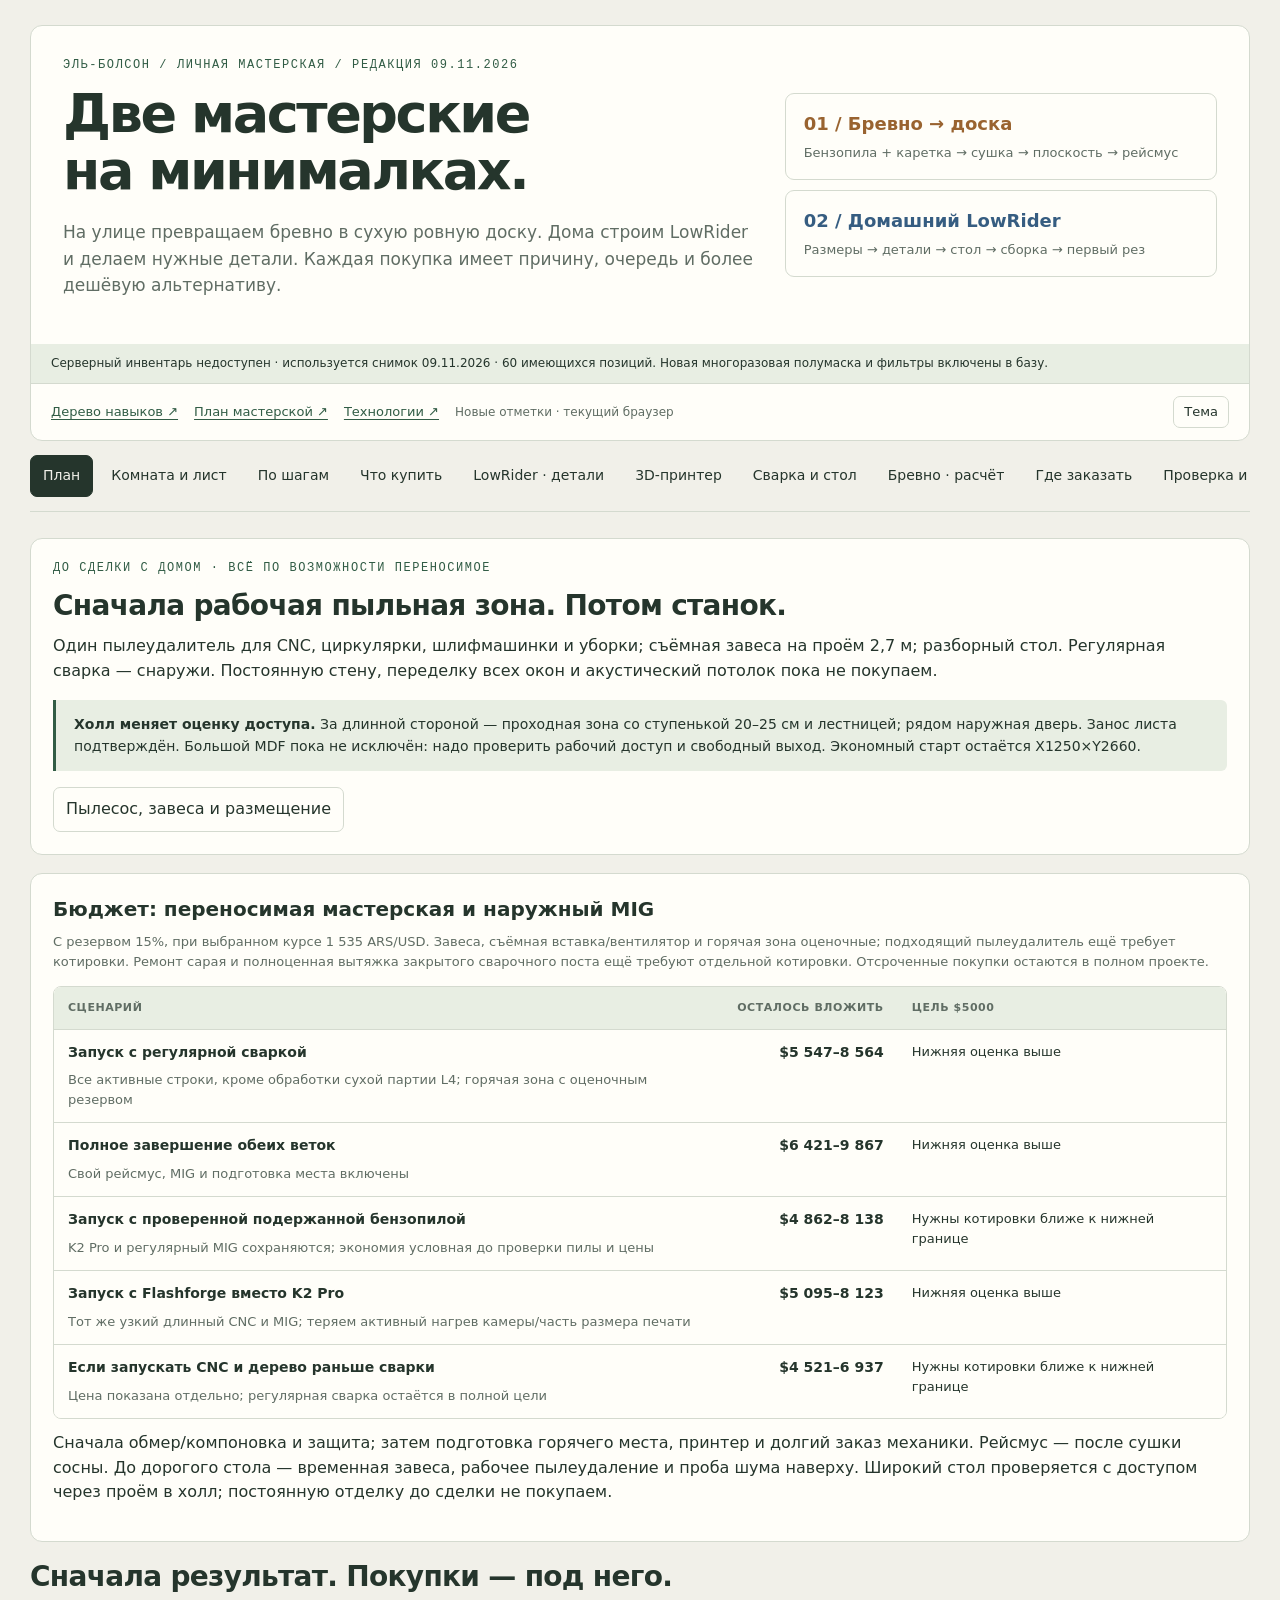
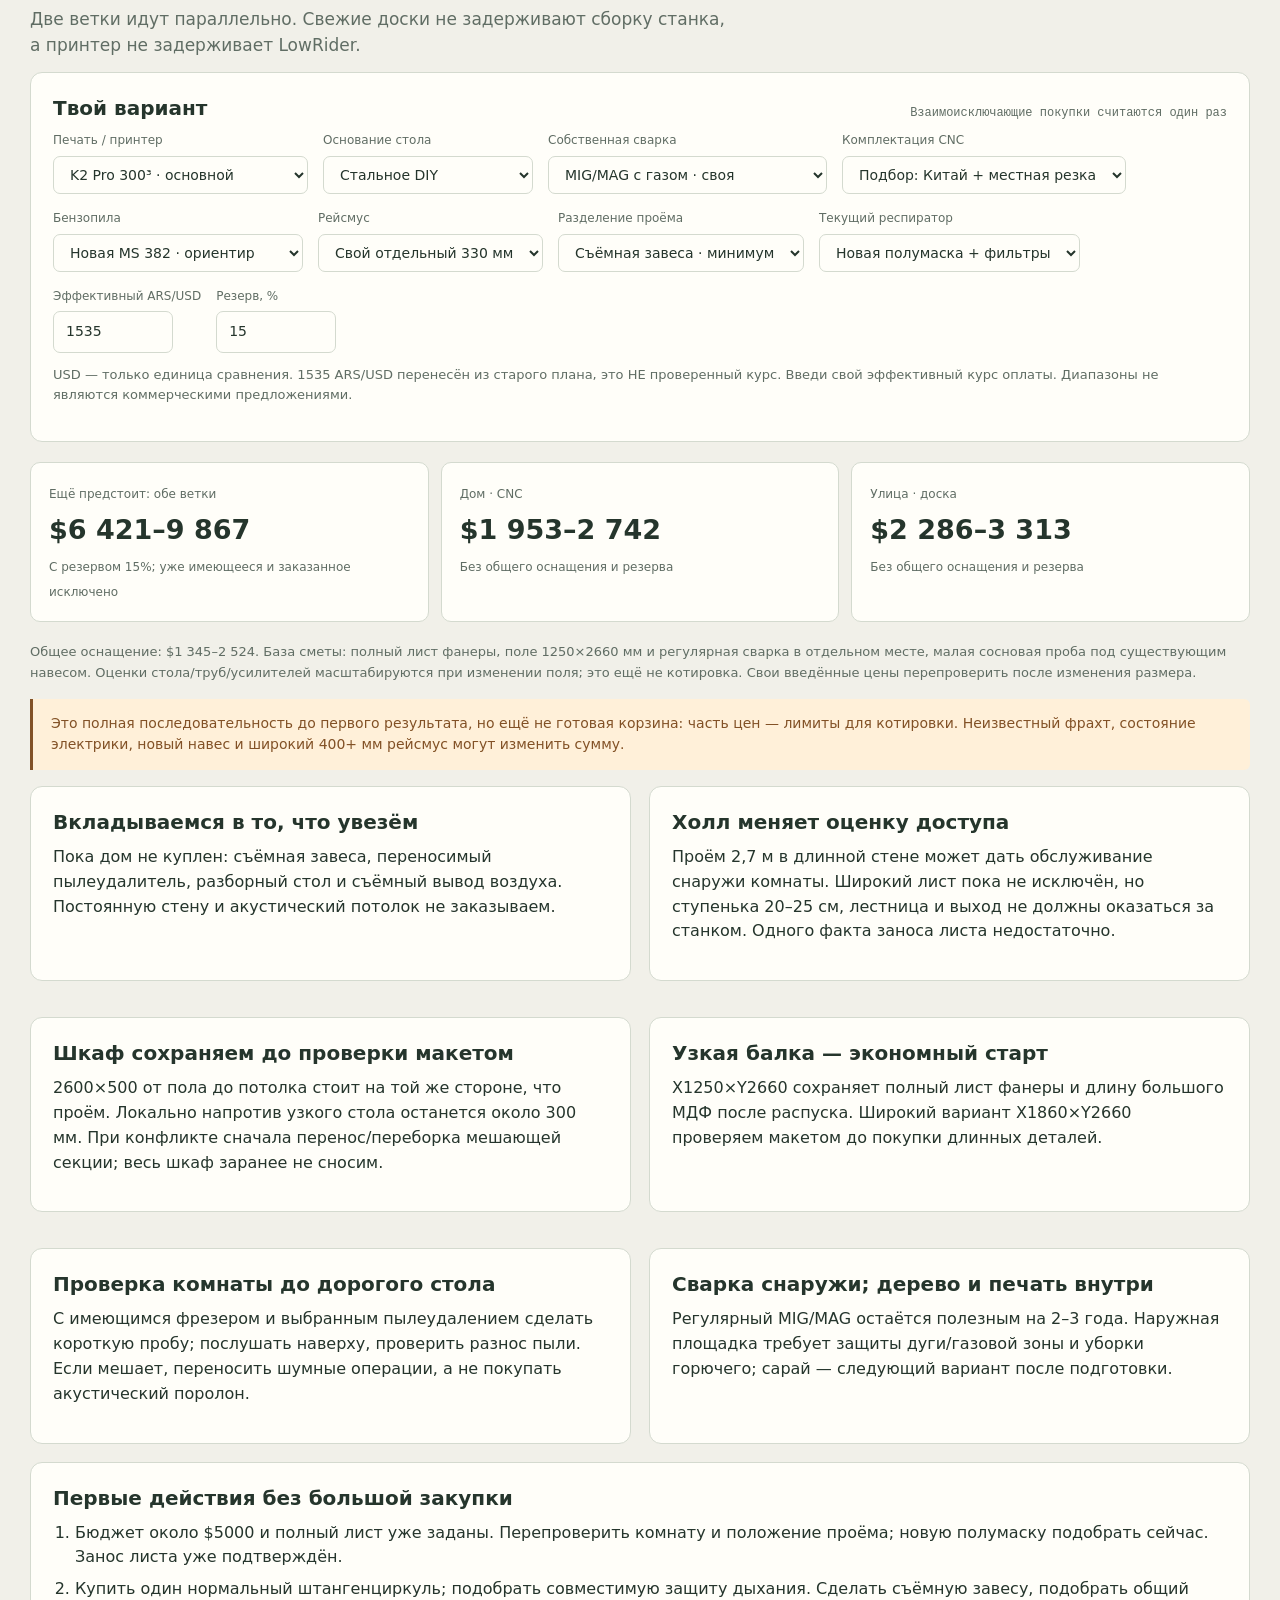
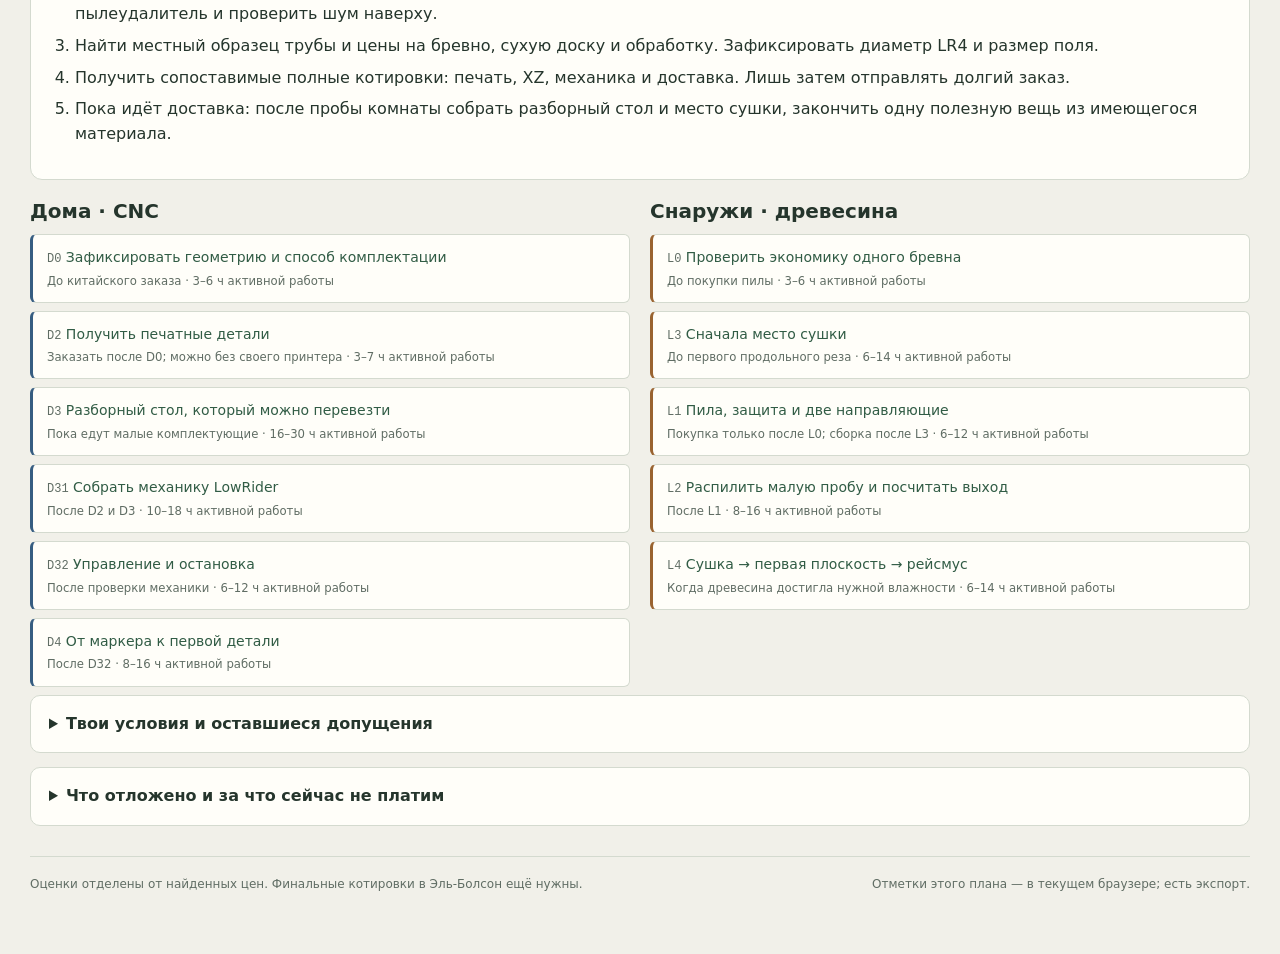
==== commit ecd58add: "Plan portable dust control and cabinet-aware workshop layout" ====
--- a/roadmap.html
+++ b/roadmap.html
@@ -17,16 +17,16 @@
 <header><div class="hero"><div><p class="eyebrow">Эль-Болсон / личная мастерская / редакция 09.11.2026</p><h1>Две мастерские<br>на минималках.</h1><p class="lead">На улице превращаем бревно в сухую ровную доску. Дома строим LowRider и делаем нужные детали. Каждая покупка имеет причину, очередь и более дешёвую альтернативу.</p></div><div class="diagram" aria-label="Две параллельные ветки"><div class="branch"><b>01 / Бревно → доска</b><span>Бензопила + каретка → сушка → плоскость → рейсмус</span></div><div class="branch cnc"><b>02 / Домашний LowRider</b><span>Размеры → детали → стол → сборка → первый рез</span></div></div></div><p class="statusline" id="inventory-status" role="status">Сверяем инвентарь с сервером…</p><div class="links"><a href="/">Дерево навыков ↗</a><a href="/workshop/">План мастерской ↗</a><a href="/tech/">Технологии ↗</a><span class="oldcount" id="save-note"></span><button data-action="theme" aria-label="Изменить тему">Тема</button></div></header>
 <nav id="nav" role="tablist" aria-label="Разделы плана"></nav><main id="main"></main>
 <footer><span>Оценки отделены от найденных цен. Финальные котировки в Эль-Болсон ещё нужны.</span><span>Отметки этого плана — в текущем браузере; есть экспорт.</span></footer>
-</div><script id="rm-data" type="application/json">{"schema":2,"meta":{"title":"Две мастерские на минималках","date":"09.11.2026","fx":1535,"reserve":15,"region":"Эль-Болсон · Río Negro","inventoryAt":304,"budgetNote":"USD — только единица сравнения. 1535 ARS/USD перенесён из старого плана, это НЕ проверенный курс. Введи свой эффективный курс оплаты. Диапазоны не являются коммерческими предложениями.","ownerRevision":4,"targetBudget":5000,"horizon":"2–3 года","baseField":[1250,2660],"ownerNote":"Регулярная сварка подтверждена. Размер 560×250 интерпретируется как сантиметры (5,60×2,50 м), единицы/дверь уточняются. Основной полный лист 1220×2440; желательна работа с 1830×2600.","room":{"length":5600,"width":2500,"unitsPending":true}},"stages":[{"id":"B0","lane":"base","title":"Сверка и два измерительных инструмента","when":"Сейчас · до заказов","hours":[2,4],"deps":[],"goal":"Перестать покупать повторно; получить размеры, от которых зависит весь заказ.","steps":["Открыть инвентарь: проверить комплект фрез FRL1400-9 и реальные цанги, длины струбцин, ключи в комплектах. Имеющееся оставить, новые наборы не заказывать.","Купить один штангенциркуль 150 мм со стальными губками. Нужны повторяемость, ноль и нормальный винт фиксации, а не обещанная точность 0,01 мм. Проверить закрытие и известный размер. Дорогой Mitutoyo здесь не обязателен.","Измерить комнату, двери, маршрут заноса, место под пылеудаление и заготовку. Пройти вокруг макета стола из малярной ленты. Поле полного листа уже выбрано как цель; осталось уточнить сам формат и реальное помещение.","Сейчас подтверждены только одноразовые маски. Подобрать новую многоразовую полумаску: 3M 7502/6502QL подходящего размера либо равноценная система со сменными P100/P3. Примерить и проверить герметичность; фильтры купить парой.","Получить 3 числа по древесине: цена сухой доски, цена одного законного бревна с фрахтом, цена стороннего распила/строгания. Не покупать сразу 2–3 м³."],"done":["Есть перечень «оставить / проверить / докупить»","Известны помещение, поле ЧПУ и сечение бревна"],"buys":["caliper","mask-body","mask-filters"]},{"id":"B2","lane":"base","title":"Пыль, питание и рабочее место","when":"До фрезерования внутри","hours":[4,10],"deps":["B0"],"goal":"Один рабочий стол и безопасная инфраструктура под конкретные нагрузки.","steps":["Имеющиеся козлы со столешницей использовать для сборки и ручных работ. Не строить отдельный фрезерный стол без задачи.","Kärcher Puzzi в инвентаре — моющий экстрактор. Не подключать его к древесной пыли без прямого разрешения инструкции: в смете нужен отдельный сухой пылеудаляющий аппарат.","Выбрать строительный пылеудалитель с документированным классом пыли M или равноценным решением под древесную пыль и нужным расходом воздуха. Циклон экономит мешки, но не заменяет фильтрацию. Проверить посадку шланга.","Электрик проверяет линию, защиту и заземление по реальным совместным нагрузкам: фрезер+вытяжка, нагрев принтера и выбранная сварка. K2 Pro имеет паспортную мощность до 1300 Вт, у кандидата MIG указан вход до 44 А. Не назначать автоматически 32 А или обещать полную сварочную мощность по наличию розетки 220 В.","Проверить имеющиеся аптечку/огнетушитель и свет. Недостающее докупить, не заказывать новые очки, наушники и органайзеры по умолчанию.","Для ABS/ASA — отдельная вентиляция наружу в нежилой зоне. Корпус принтера и угольный фильтр не дают гарантии удаления всех выбросов.","Комнату пока считать 5,60×2,50 м условно. Принтер и вытяжка занимают дополнительную площадь; их место и дверь нужны на следующем обмере. Искры от сварки не направлять в принтер/деревообработку."],"done":["Сухое пылеудаление работает у источника","Проверены питание и доступная остановка"],"buys":["dust","electrical","firstaid"]},{"id":"W1","lane":"base","title":"Полезная вещь из имеющегося материала","when":"Параллельно ожиданию импорта","hours":[6,14],"deps":["B0","B2"],"goal":"Закончить стол/лавку/полку и сделать одну нужную вещь, не закупая новую мастерскую.","steps":["Использовать имеющуюся циркулярку, направляющую и угольники. Проверить, что струбцины и мотор свободно проходят по всей длине реза.","Для соединений сначала использовать уже имеющийся шкантовый кондуктор. Pocket jig покупать только под повторяемую задачу, которую он реально ускоряет.","Сделать образец имеющейся лазури/клея на обрезке. Для изделия внутри помещения проверить назначение и инструкцию покрытия; новые масла и лаки не покупать набором.","Снять размеры, время и расход. Если нужен заработок — сначала одна фотографируемая проба и разговор с покупателем, затем партия под подтверждённый спрос."],"done":["Одна законченная полезная вещь","Учтён расход, а не закуплены 15–25 изделий впрок"],"buys":["consumables"]},{"id":"B3","lane":"base","title":"Выделить горячее место для регулярной сварки","when":"До использования MIG, отдельно от древесной пыли","hours":[4,12],"deps":["B2"],"goal":"Подтвердить место, где искры и сварочный дым не попадают в деревообработку и жилую часть.","steps":["Не планировать одновременную сварку и фрезерование в узкой комнате с MDF, опилками и пылесборником. Обычный экран или накрытый станок сами по себе это не решают.","Сначала проверить отдельную наружную площадку либо возможность подготовить часть сарая. Сарай пока не считается готовым: нужны осмотр конструкций/покрытий, питание, удаление горючего и подходящая вентиляция.","У наружного MIG предусмотреть защиту газовой зоны от ветра без накопления дыма. Проверять действующие местные ограничения на горячие работы; сушильный штабель и топливо бензопилы не являются соседним местом сварки.","Для закрытого места определить подходящее удаление дыма у источника и приток; пылеудалитель CNC/циклон не использовать как сварочную вытяжку. Конкретное решение выбрать по реальному месту и руководствам.","Устроить негорючую рабочую опору и экраны, безопасно закрепить баллон, обеспечить проход и аварийное отключение. Новую отдельную дорогую сварочную мебель не покупать, если подходит простая проверенная опора.","До выполнения этих условий аппарат можно выбрать и включить в смету, но первая дуга и сборка сварного стола остаются после подготовки места."],"done":["Горячее место выбрано и проверено","Есть путь удаления дыма, защита от искр и свободный выход"],"buys":["weld-zone"]},{"id":"M1","lane":"base","title":"Сварка стали: инструмент на рост мастерской","when":"Основная ветка: регулярная сварка, после подготовки места","hours":[12,24],"deps":["B0","B3"],"goal":"Научиться повторяемо соединять профиль без оплаты алюминиевой универсальности заранее.","steps":["Регулярная сварка подтверждена владельцем: собственный MIG/MAG с газом включён в базовую закупку. Сначала подготовить отдельную горячую зону B3; она не должна занять узкий проход около деревянного CNC.","Требования на 2–3 года: ровная подача, евроразъём горелки, катушка 5 кг, доступные ролики/наконечники/лайнер, MMA для ремонтных задач, документированный ПВ при рабочем токе и локальный сервис. 200 А на лицевой панели не означает 200 А непрерывно.","Начальный кандидат EVOMIG-220: найден ARS 682 003 до фрахта. Это ориентир класса и комплектации, а не доказанная лучшая марка по ресурсу. STARMIG-180I и EVOMIG-205 на сайте производителя сняты с производства: не выбирать их как основную новую закупку без подтверждения деталей.","Сначала выяснить местный обмен/заправку смеси для стали, затем выбрать баллон/залог и редуктор. Магистраль газа не делать из случайных шлангов; закрепить баллон. Газовое оборудование и курьерский фрахт считать отдельно.","Обучение на обрезках той же трубы: зазор, ток/напряжение, подача, полярность и расход газа по руководству/проволоке. Для стола важны провар и геометрия, а не красивый валик. Проверить образцы с инструктором.","Прихватить раму на ровной базе, промерить диагонали, варить короткими симметричными участками с повторным контролем. Съёмный ровный верх и боковые дорожки регулировать независимо от сваренной рамы.","Алюминий пока заказывать на стороне. При регулярных тонких/сложных алюминиевых деталях добавлять отдельный AC/DC TIG с педалью/аргоном; для серийного MIG по алюминию сначала проверить поддержку подачи, горелки, проволоки и газа. Обычный DC Lift-TIG не обещает AC TIG по алюминию."],"done":["Есть несколько проверенных образцов соединения нужного профиля","Линия и защита проверены; стоимость газа и расхода известна"],"buys":["weld-machine","weld-gas","weld-ppe","metal-grinder"]},{"id":"D0","lane":"cnc","title":"Зафиксировать геометрию и способ комплектации","when":"До китайского заказа","hours":[3,6],"deps":["B0"],"goal":"Один согласованный LowRider 4; детали разных версий не смешиваются.","steps":["Основной лист — фанера 1220×2440. Для узкой комнаты предварительно выбрать X1250×Y2660: запас по длине позволит резать полосы большого МДФ 2600 мм. Широкую цельную деталь >1250 мм оставить подрядчику до более широкого помещения.","До закупки труб сделать макет столешницы 1600×3050 на полу. Проверить дверь, занос, выступающие узлы и возможность обслуживания дальней стороны. При свободной ширине 2,50 м стандартный двухсторонний проход не получается.","В Эль-Болсоне/Барилоче найти образец стальной трубы OD 30 или 32 мм, стенка от 1,3 мм. Промерить в нескольких сечениях. Не путать внешний диаметр с условным размером трубы «1 дюйм».","Сначала диаметр трубы, затем соответствующие Brace/Y_Clip и печать. Овальная, кривая, ржавая или бугристая труба — повод сменить материал, не компенсировать печатью.","Сравнить две полные корзины: самостоятельный подбор и V1 kit+один контроллер. В комплекте V1 уже есть БП, метиз, XZ-пластины, моторы, ремни, ролики, рельсы и винты Z. На широком варианте проверить, хватит ли комплектных 8 м ремня.","FRL1400-9 весит 5,76 кг с погружной базой. Оставить его для ручных работ; под CNC заложить лёгкий триммер 65 мм, 220 В с регулировкой оборотов и подходящей цангой.","FreeCAD/CAM или другой инструмент с подходящей лицензией; до покупок пройти модель, траекторию, симуляцию и сухой прогон G-code."],"done":["Диаметр труб и размер поля зафиксированы","Одна корзина без повторных контроллеров/драйверов"],"buys":[]},{"id":"D2","lane":"cnc","title":"Получить печатные детали","when":"Заказать после D0; можно без своего принтера","hours":[3,7],"deps":["D0"],"goal":"Полный комплект проверенной геометрии, с минимальным расходом денег.","steps":["Свой принтер нужен владельцу для дальнейших задач. Первый кандидат K2 Pro без CFS 300³ с нагреваемой камерой; P1S — альтернатива при лучшей поставке/поддержке, Flashforge — путь экономии. Заказная печать остаётся временным вариантом на случай задержки.","Перед оплатой K2 Pro подтвердить цену ARS 1 485 000, гарантию, наличие hotend/сопла/нагревателя, срок доставки в Эль-Болсон и точное число/материал катушек в наборе. Не покупать повторный PLA до этой сверки.","Для LR4 основной материал — обычный жёсткий PLA по V1, не silk и не гибкие смеси. PETG/ASA/ABS не подменять автоматически: прочность на удар и жёсткость — разные вещи.","Загрузить актуальный комплект одной версии, штатную ориентацию и настройки с официальной страницы. Для всего набора около 2,7 кг; при своей печати приобрести 3 кг PLA, добавить запас лишь по фактическому расходу.","Измерить высокую контрольную деталь угольником, проверить перекос принтера и первые сопряжения. Общее машинное время оценить в слайсере; заложить ориентировочно 60–100 часов, не путать с ручным трудом."],"done":["Пробные сопряжения и углы приняты","В наличии все детали нужного диаметра и версии"],"buys":["print-service","printer-ff","printer-p1","filament","printer-vent","printer-k2"]},{"id":"D3","lane":"cnc","title":"Стол под узкую комнату: полный лист и запас по длине","when":"Пока едут малые комплектующие","hours":[16,30],"deps":["D0"],"goal":"Устойчивое основание своими руками и две точные детали у подрядчика.","steps":["Для X1250×Y2660 калькулятор даёт минимум около 1542×2973 при XZ 6,35. Предварительная столешница 1600×3050. В комнате 2500 мм по ширине остаётся 900 мм суммарно; при смещении к стене на 100 мм номинальный ближний зазор 800 мм. Внешние выступы и мебель ещё вычитаются.","Стол 2200×3050 под целый МДФ 1830×2600 в эту комнату не закладывать: останется 300 мм суммарно. План роста — более широкое помещение, а не исчезновение прохода.","Стальной каркас: предварительно 50×50×2 мм, 6 ножек, поперечины и диагональные связи. Болтовые пластины позволяют собрать/разобрать без собственного сварочника; сварной вариант требует контроля усадки. Это рабочая компоновка, не утверждённый конструкционный чертёж.","Рабочий пример оптимизации трёх баров 50×50×2 длиной 6 м: рама 1600×2980, столешница 1600×3050 с небольшим выносом по торцам; A — 2980+2980; B — 1500×3+730×2; C — 1500×2+730×4. При пропиле 3 мм все три набора короче 6 м. Это не окончательный чертёж: стыки, высота ножек, допуски и опоры торцевого выноса требуют проверки перед резкой.","Ровные регулируемые опоры и диагонали важнее лишних килограммов. Для закрытого помещения не ставить станок на свободные колёса без разгрузки/фиксации на опоры. Рабочие боковые поверхности LowRider должны быть ровными и гладкими. Раскосы делаются отдельной полосой/профилем, они не входят в 3 основных бара. Для болтовых узлов закрытого тонкостенного профиля предусмотреть пластины/косынки и дистанционные элементы против смятия; узлы согласовать до резки.","Сплошной металлический лист сверху не нужен: ровная плита на опорах и сменный МДФ. Покрытие всей площади и отходы раскроя считать по реальным форматам плит; не считать, что один лист 1220×2440 накроет стол 1600×2900.","Деревянная альтернатива: сухой каркас с раскосами/жёсткой коробкой, регулируемый верх. Дешевле, остаётся полезной, не требует сварки; из сырой купленной сосны точный стол не строить.","При самостоятельном подборе механики заказать 2 XZ по актуальному DXF LR4, штатно около 6,35 мм металл. При листе 6 мм внести фактическую толщину в калькулятор и проверить 16 винтов M3. В V1 kit эти пластины уже есть.","Постоянные strut-пластины сделать из подходящей 6-мм плиты на временно собранном LowRider. Алюминиевый стол/дорогие алюминиевые усилители не являются требованием этого проекта."],"done":["Стол не качается, есть доступ и загрузка","XZ приняты по DXF; усилители соответствуют длине балки"],"buys":["cnc-table","tubes","xz","struts","cnc-table-steel"]},{"id":"D31","lane":"cnc","title":"Собрать механику LowRider","when":"После D2 и D3","hours":[10,18],"deps":["D2","D3"],"goal":"Балка, Y-колёса и Z двигаются без закусывания.","steps":["Разложить BOM во вкладке LowRider, пересчитать каждую группу до сборки. Столовые винты и крепление заготовки идут отдельно от набора механики.","Собирать по последовательности V1: core → YZ → балка → общий узел. Не перетягивать подшипники через пластик.","Поставить две трубы X, одну направляющую Y; не добавлять вторую Y-рельсу «для надёжности». Четыре MGN12H относятся к оси Z.","Установить ремни GT2 именно 10 мм с нужным кордом, не стальным; проверить соответствие 16-зубых шкивов и гладких роликов. Длину брать из калькулятора с запасом на обрезку.","Прокрутить винты T8 вручную, проверить соосность муфт и отсутствие тугих участков по всему ходу. Сделать фото и ведомость недостающего."],"done":["Полный ход без заеданий","Сборка проверена до подачи питания"],"buys":["motion-china","motion-kit"]},{"id":"D32","lane":"cnc","title":"Управление и остановка","when":"После проверки механики","hours":[6,12],"deps":["D31","B2"],"goal":"Пять двигателей управляются независимо, концевики отрабатывают.","steps":["Jackpot3 имеет шесть встроенных драйверов. Для LR4 нужно минимум пять независимых каналов: X, Y1, Y2, Z1, Z2. Arduino+обычная трёхосевая CNC Shield это не равноценная замена.","Контроллер купить один раз: V1 или Elecrow. На БП сверить вход 220 В и выход с платой; сетевую сторону и аварийное отключение выполняет/проверяет компетентный электрик.","Подключать и менять моторы только при снятом питании. Настроить ток под конкретные двигатели, проверить распиновку катушек мультиметром, не доверять цветам проводов.","Использовать актуальную конфигурацию LR4 FluidNC под свою плату. Проверить вручную каждый из 5 концевиков и направление каждого мотора до homing.","Заметная кнопка должна останавливать движение и отключать фрезер; программная пауза не заменяет аварийную остановку. Пылеудаление организовать по схеме электрика.","Уложить кабели, закрепить разъёмы и шланг, проверить полный ход без натяжения. Включить один узел, затем остальные; посторонние платы Arduino/ESP оставить для других задач."],"done":["Пять концевиков и homing проверены","Аварийная кнопка действительно останавливает станок и фрезер"],"buys":["controller","stop-wiring"]},{"id":"D4","lane":"cnc","title":"От маркера к первой детали","when":"После D32","hours":[8,16],"deps":["D32"],"goal":"Проверенный станок для дерева и листовых материалов.","steps":["Первый запуск — маркером по бумаге без установленной фрезы. Проверить масштаб, прямоугольник и повторяемость возвращения.","Сделать squaring/выравнивание Z по V1. Проверять диагонали тестового контура и размеры по обеим осям; не лечить перекос коэффициентами шагов.","Вырезать постоянные strut-пластины, установить, затем проверить геометрию заново. Выровнять жертвенную плиту отдельной операцией после этого.","Начать с одной фрезы 3,175 мм для подходящей цанги или 6 мм, закрепить фанеру/сухую сосну. Единицы дюймы и миллиметры не смешивать: 1/4 дюйма не равно 6 мм.","Глубину/подачу подобрать пробами под материал и фрезу; универсальные максимальные режимы не задавать. Использовать перемычки/надёжные прижимы, проверять траекторию на столкновения.","Изготовить три одинаковых квадрата/паза, измерить разброс и посадку. Критерий проекта: повторяемость в пределах 0,3 мм на небольшой тестовой детали после компенсации диаметра фрезы; это цель проверки, не гарантия производителя."],"done":["Одна полезная деталь повторена трижды","Известны режимы, отклонения, шум и расход"],"buys":["cnc-router","cnc-cutters","hold-down"]},{"id":"L0","lane":"mill","title":"Проверить экономику одного бревна","when":"До покупки пилы","hours":[3,6],"deps":["B0"],"goal":"Понять, зачем собственный распил выгоден именно здесь.","steps":["Выбрать первое изделие и итоговые доски: например 25×150 мм, а не «хочу склад древесины». Учесть потери на пропил, кору, сердцевину, сушку и строгание.","Узнать в SFA документы для этой породы и происхождения. Свой участок или упавшее дерево сами по себе не означают разрешения на распил и перевозку. Цель — недорогая покупная сосна небольшого диаметра, а не случайно найденные толстые местные породы.","Сравнить готовую сухую доску, услуги распила/строгания и свою цепную пилораму по калькулятору. Бесплатное бревно не даёт бесплатную доску: остаются перевозка, топливо, цепи, часы и брак.","Первая проба 1–2 бревна по 2 м, не 2–3 м³. Не рассчитывать поднимать целое бревно вручную; нужны устойчивое основание, исключение качения и подходящая помощь/механизация.","Если закупка пилы не окупается, ветку сохраняем как самостоятельное изготовление, но прямо признаём стоимость хобби. ЧПУ продолжает работать на покупном сухом материале."],"done":["Есть 3 местные цены и разрешённый источник","Объём первой партии ограничен"],"buys":["logs-freight"]},{"id":"L3","lane":"mill","title":"Сначала место сушки","when":"До первого продольного реза","hours":[6,14],"deps":["L0"],"goal":"Доски сразу попадают в правильный штабель.","steps":["Найти ровное проветриваемое место под существующим навесом: это дешевле отдельной постройки. Земля не должна мочить основание.","Сделать опоры и поперечины из уже имеющихся обрезков; ориентир поднятия 200–300 мм, окончательно по сырости/снегу участка. Проверить несущую способность и устойчивость.","Для 20 досок длиной 2 м по 5 рядов прокладок нужно около 100 одинаковых сухих прокладок 20–25 мм; пилить из сухих обрезков циркуляркой с упором. Все ряды строго один над другим.","Крыша с выносом защищает сверху, бокам оставить продув. Брезент, плотно обёрнутый вокруг штабеля, задерживает влагу. Небольшой навес требует надёжного крепления под местный ветер/снег; не строить новый большой сарай ради пробы.","Герметизировать свежие торцы подходящим составом сразу после распила, подписать породу, дату, толщину и место в штабеле. Сделать безопасный прижим сверху."],"done":["Есть сухие прокладки, крыша и основание","Пиломатериал не лежит на земле и не завёрнут герметично"],"buys":["dry-rack","moisture"]},{"id":"L1","lane":"mill","title":"Пила, защита и две направляющие","when":"Покупка только после L0; сборка после L3","hours":[6,12],"deps":["L0","L3"],"goal":"Пилить вдоль с контролем толщины, не свободной рукой.","steps":["Покупная сосна небольшого диаметра допускает более лёгкую пилу при узком резе, но для регулярного продольного пиления на горизонте 2–3 лет базовый ориентир остаётся обслуживаемый класс около 70 см³. MS 382 72,2 см³ — кандидат с запасом; не покупать длинную шину без необходимости.","Предпочтительный новый ориентир с сервисом — STIHL MS 382 (72,2 см³). Более дешёвый путь — проверенная подержанная брендовая пила с осмотром мастерской, сметой ремонта и рабочим тормозом, а не безымянные «72cc» без доступных деталей.","Не покупать запасную шину на старте. Купить одну правильную ripping-цепь плюс обычную комплектную оставить для своей работы; вторую ripping-цепь — по частоте распила. Сверить шаг, паз, число звеньев и допуск шины/пилы.","Два разных приспособления: ровная опора первого реза над бревном и каретка на шине, которая задаёт толщину следующих досок. Одна лестница/рейка не заменяет каретку.","Первую опору сделать из двух прямых сухих реек/профилей на поперечинах с регулировкой. Длина для 2-м бревна ориентировочно 2,4–2,6 м; фактические концы должны поддерживать каретку при входе и выходе.","Каретка: проще купить недорогую болтовую Alaskan-совместимую оснастку локально. Самодельную из профиля со стальными прижимами и метизом делать только по проверенному чертежу, с контролем зазоров цепи и органов управления; ответственные шино-зажимы не печатать пластиком.","До работы — обучение, противорезные брюки/чапсы и подходящая обувь, защита головы/лица/слуха. Обычные перчатки не считаются противорезными. Имеющиеся очки и наушники использовать, если совместимы с лесной защитой.","Работа двигателя только снаружи: P100 не защищает от CO. Проверять действующие местные ограничения по огню и условия участка."],"done":["Пройден безопасный пробный рез с компетентным помощником","Каретка, крепления и защита проверены до нагрузки"],"buys":["saw-new","saw-used","saw-ppe","saw-chain","mill-frame","first-rail","saw-consumables"]},{"id":"L2","lane":"mill","title":"Распилить малую пробу и посчитать выход","when":"После L1","hours":[8,16],"deps":["L1"],"goal":"Измерить фактическую себестоимость своей доски.","steps":["Проверить отсутствие металла, камней и загрязнений; очистить кору в зоне реза. Зафиксировать бревно от перекатывания.","Получить первую базовую плоскость по отдельной направляющей. Все крепежи опоры должны быть вне хода цепи; пройти путь кареткой до запуска.","Для конечной толщины 25 мм начать с грубого ориентира 32–35 мм; припуск уточнять по кривизне/усушке на пробе, а не гарантировать 25 мм из любой доски. Для 40 мм готовой доски чаще потребуется около 48–55 мм исходной.","Поддерживать выходящую доску, использовать подходящие клинья и не доводить зажим до нагрузки цепи. Не тянуть пилу за импровизированную лебёдку.","Сразу торцы, маркировка и штабель. Записать размеры бревна, количество и объём годных досок, топливо, масло, заточку, часы.","Ориентировочный диапазон выхода 35–55% от объёма бревна — гипотеза для калькулятора, не обещание. Сверить на собственной пробе."],"done":["Пробная партия уложена в день распила","Известны фактические выход и затраты"],"buys":[]},{"id":"L4","lane":"mill","title":"Сушка → первая плоскость → рейсмус","when":"Когда древесина достигла нужной влажности","hours":[6,14],"deps":["L2","B2"],"goal":"Получить сухие доски одинаковой толщины с подходящим по ширине станком.","steps":["Влагомер приобрести до распила, а не к рейсмусу. Замерять разные доски, в разных точках и глубине, с поправками прибора на породу/температуру. Дешёвый прибор сначала сравнить с образцом известной сухой древесины.","Не обещать «4 месяца и готово». Сушка на улице — месяцы и иногда дольше; для интерьера влажность должна приблизиться к условиям комнаты. Ориентир 8–12% обсуждается под реальную эксплуатацию, а не принимается за универсальный норматив.","Если наружный воздух не даёт нужную влажность — выдержка в подходящем помещении или услуга камерной сушки. До этого для мебели/ЧПУ покупаем сухое дерево.","Первую плоскость сделать имеющимся FRL1400-9 на жёстких санках: две параллельные прямые опоры, мост из фанеры 18–21 мм/профиля, крепление доски. Фрезу для выравнивания купить одну под реальную цангу, глубину и обороты по инструкции.","Рейсмус покупать под объём сухой доски: минимум рассматриваем отдельный 330-мм 220-В станок, например Konan KCBC/2000; не подменять его 204-мм фуганком-комби.","Если реально нужны цельные доски шире 330 мм — взять услуги 400–500-мм станка или обработать санками; 330 мм не станет шире от мощности. Собственный тяжёлый 400-мм рассматривать отдельной сметой и под доступное питание.","Для рейсмуса проверить наличие ножей/ремней, инструкцию, гарантию, доставку до адреса и требуемый расход вытяжки. Его стружка может потребовать отдельный высокорасходный сборник; бытовой пылесос не объявлять достаточным.","После базовой плоскости — вторая сторона в размер, затем ширина циркуляркой с направляющей и окончательная длина. Подпоры на входе/выходе из имеющегося материала; ограничение длины/толщины заготовки — по руководству станка."],"done":["Влажность измерена и записана","10 пробных досок получены без прогиба и заметного снайпа"],"buys":["router-sled","flatten-bit","planer","chip-collector","planer-supports"]}],"items":[{"id":"caliper","stage":"B0","name":"Штангенциркуль 150 мм · один","cost":[18,35],"channel":"local","when":"Сейчас","why":"Стальные губки, повторяемость и фиксация; не покупать дешёвый второй позже. Доставка с общим местным заказом.","kind":"estimate","sources":[],"owned":["caliper"],"optional":false},{"id":"mask-body","stage":"B0","name":"Полумаска подходящего размера · 3M 7500/6500 либо равноценная","cost":[60,110],"channel":"local","when":"До пыльной работы","why":"Только если имеющийся респиратор не подходит. Примерить, проверить герметичность и совместимость фильтров. Борода мешает уплотнению. Бюджет включает неопределённость модели; фильтры отдельно.","kind":"estimate","sources":["mask","maskprice"],"owned":[],"optional":false,"choice":["mask","new"]},{"id":"mask-filters","stage":"B0","name":"Пара фильтров P100/P3 для выбранной маски","cost":[25,40],"channel":"local","when":"С маской","why":"2091 у SeguFer: 2 × ARS 19 023,05. Не считать цену одной штуки ценой пары. Не покупать A1P3 ради отложенных смол.","kind":"estimate","sources":["filters","mask"],"owned":[],"optional":false,"choice":["mask","new"]},{"id":"dust","stage":"B2","name":"Сухой пылеудалитель под древесную пыль + шланг/мешки","cost":[200,400],"channel":"local","when":"До CNC внутри","why":"Запросить модель с подтверждённой фильтрацией/классом и расходом; это оценка, конкретная модель пока не выбрана. Имеющийся Puzzi не заменяет его.","kind":"estimate","sources":[],"owned":[],"optional":false},{"id":"electrical","stage":"B2","name":"Проверка линии и нужные исправления электриком","cost":[50,150],"channel":"service","when":"До нагрузки","why":"Заочно не известны щиток, кабель и земля. Это условный резерв, а не обещание выделенной 32-А линии.","kind":"estimate","sources":[],"owned":[],"optional":false},{"id":"firstaid","stage":"B2","name":"Аптечка/огнетушитель/свет · только выявленная недостача","cost":[0,70],"channel":"local","when":"До работы","why":"Сначала проверить имеющееся. В бюджет заложен резерв на реальный недостаток, не обязательная новая покупка.","kind":"estimate","sources":[],"owned":[],"optional":false},{"id":"consumables","stage":"W1","name":"Клей/абразив/покрытие · восполнение на одну вещь","cost":[0,25],"channel":"local","when":"По расходу","why":"Клей, абразивы, кисти и лазурь уже есть. Никаких больших комплектов для первых проб.","kind":"estimate","sources":[],"owned":[],"optional":false},{"id":"print-service","stage":"D2","name":"Печатный комплект LR4 на заказ","cost":[120,250],"channel":"service","when":"После размеров/трубы","why":"Плановый лимит за готовый набор около 2,7 кг по штатным профилям; это НЕ полученная котировка. Сначала пробные посадки. В лимит включить пластик, работу и пересылку.","kind":"estimate","sources":["v1","printing"],"owned":[],"optional":false,"choice":["printer","service"]},{"id":"printer-ff","stage":"D2","name":"Flashforge Adventurer 5M Pro + резерв доставки","cost":[575,625],"channel":"local","when":"Если нужен собственный принтер","why":"Экономный запасной вариант 220³, достаточный для штатных LR4. При новом запросе на разнообразие материалов уступает K2 Pro по объёму и наличию активного нагрева камеры.","kind":"quote","sources":["ffprice","ffspec"],"owned":[],"optional":false,"choice":["printer","ff"],"ars":[866305,866305],"freightUsd":[10,60]},{"id":"printer-p1","stage":"D2","name":"Bambu Lab P1S без AMS + резерв доставки","cost":[880,930],"channel":"local","when":"Если оправдан объём 256³ и экосистема","why":"База ARS 1 332 755 при одном платеже (≈$868 при условном курсе). Это альтернатива FF, а не второй принтер. Наличие подтвердить.","kind":"quote","sources":["p1price","p1spec"],"owned":[],"optional":false,"choice":["printer","p1"],"ars":[1332755,1332755],"freightUsd":[12,62]},{"id":"filament","stage":"D2","name":"PLA 1,75 мм 3 кг + одна пробная катушка PETG при необходимости","cost":[55,90],"channel":"local","when":"При своей печати","why":"Для LR4 нужно около 2,7 кг обычного PLA. В наборе K2 Pro продавец заявляет филамент, но количество/материал надо подтвердить: после подтверждения уменьшить эту строку до недостачи, не покупать ещё 3 кг автоматически.","kind":"estimate","sources":["v1"],"owned":[],"optional":false,"choice":["printer",["ff","p1","k2"]]},{"id":"printer-vent","stage":"D2","name":"Вентиляция зоны печати · резерв","cost":[25,80],"channel":"diy","when":"До ABS/ASA","why":"Не ставить принтер в пыльный поток ЧПУ и жилую спальню. Печать PLA не требует немедленной закупки ASA. Цена решения зависит от помещения.","kind":"estimate","sources":[],"owned":[],"optional":false,"choice":["printer",["ff","p1","k2"]]},{"id":"cnc-table","stage":"D3","name":"Полноразмерный деревянный каркас + плита/жертвенный слой","cost":[150,260],"channel":"diy","when":"Пока идёт импорт","why":"База под 1250×2500 мм, существующая сухая древесина плюс покупные плиты. Диагональные раскосы, подпёртые стыки. Сырая сосна для геометрии не подходит. Новый рабочий вариант: поле 1250×2660, верх около 1600×3050; базовая цена масштабируется от прежних 1250×2500. Пристенное размещение требует отдельной проверки полного габарита.","kind":"estimate","sources":[],"owned":[],"optional":false,"choice":["table","wood"],"scale":"table"},{"id":"tubes","stage":"D3","name":"Три стальные трубы: X ×2, Y ×1","cost":[40,80],"channel":"local","when":"До печати проверить образец","why":"Новый вариант X1250×Y2660: X-трубы 2×1416 мм, Y 2915 мм при штатной геометрии. Это сразу сохраняет длину под полосы МДФ 2600 мм; OD 30/32 и ровность проверить местно.","kind":"estimate","sources":["v1","calc"],"owned":[],"optional":false,"scale":"rails"},{"id":"xz","stage":"D3","name":"Пара XZ-пластин · резка по DXF","cost":[35,80],"channel":"service","when":"Вместе с механикой","why":"Локальный металлообработчик или отправка из Аргентины. Включить материал, удаление заусенцев и фрахт. При V1 kit эту строку не покупать.","kind":"estimate","sources":["v1","metaltrim","arguello"],"owned":[],"optional":false,"choice":["motion","china"]},{"id":"struts","stage":"D3","name":"Две постоянные strut-пластины из 6-мм плиты","cost":[15,30],"channel":"diy","when":"Вырезать после пробного запуска","why":"Использовать обрезки МДФ/жёсткой плиты; временные печатные детали уже в комплекте печати. Металл премиален, не обязателен.","kind":"estimate","sources":["v1"],"owned":[],"optional":false,"scale":"struts"},{"id":"motion-china","stage":"D31","name":"Механика LR4: 5 NEMA17, MGN, ремни, подшипники, Z, метиз, БП","cost":[250,390],"channel":"china","when":"Заказывать после D0 за 6–10 недель","why":"Для поля 1250×2660 расчёт ремней 7,829 м. Комплектные 8 м номинально покрывают длины, запас мал: до раскроя сверить текущий калькулятор и фактическую длину; при самостоятельном заказе сравнить 8/10 м. Режим ввоза 5 одинаковых моторов согласовать.","kind":"estimate","sources":["v1","arca"],"owned":[],"optional":false,"choice":["motion","china"]},{"id":"motion-kit","stage":"D31","name":"V1 hardware kit · $338 до ввоза","cost":[430,560],"channel":"import","when":"Сравнить полной доставленной ценой","why":"Кит уже включает XZ, БП, 5 моторов, механические мелочи и метиз. Не покупать их второй раз. $92–222 сверху — условный резерв доставки/налогов, не расчёт курьера.","kind":"quote","sources":["kit"],"owned":[],"optional":false,"choice":["motion","kit"]},{"id":"controller","stage":"D32","name":"Один Jackpot3 с встроенными драйверами","cost":[100,145],"channel":"china","when":"С основным зарубежным заказом","why":"База V1 $75,99; Elecrow — канал для сравнения. Диапазон на руках оценочный. Никаких дополнительных TMC2209/ESP/трёхосевого Shield.","kind":"estimate","sources":["jackpot","elecrow"],"owned":[],"optional":false},{"id":"stop-wiring","stage":"D32","name":"Остановка, корпус, сетевые соединения, кабельные мелочи","cost":[35,75],"channel":"local","when":"До подключения","why":"БП/низковольтный кабель уже в строке механики. Здесь только недостающие крепления/коммутация и аварийное отключение под реальную схему.","kind":"estimate","sources":[],"owned":[],"optional":false},{"id":"cnc-router","stage":"D4","name":"Лёгкий 65-мм триммер 220 В с регулировкой","cost":[100,220],"channel":"local","when":"До резания, можно позже механики","why":"Выбрать конкретный доступный Makita-совместимый корпус под штатное крепление, нужную цангу и запчасти. FRL1400-9 остаётся на санках.","kind":"estimate","sources":["router","v1"],"owned":[],"optional":false},{"id":"cnc-cutters","stage":"D4","name":"2–3 фрезы для CNC под нужную цангу","cost":[15,35],"channel":"china","when":"В одном заказе с механикой","why":"Прямая/спиральная для первого материала + запасная; V-фреза только если нужны надписи. Компрессионную, большую торцевую и индикатор отложить.","kind":"estimate","sources":[],"owned":[],"optional":false},{"id":"hold-down","stage":"D4","name":"Прижимы и крепёж жертвенной плиты","cost":[10,25],"channel":"diy","when":"Перед первой деталью","why":"Сделать низкие прижимы из фанеры, использовать винты и шайбы; проверять, чтобы фреза не встретила металл.","kind":"estimate","sources":[],"owned":[],"optional":false},{"id":"logs-freight","stage":"L0","name":"1–2 пробных бревна + доставка/документы","cost":[30,130],"channel":"local","when":"После местных цен","why":"Гипотеза под базовый объём, реальная цена Эль-Болсона не получена. При своих брёвнах вписать только фактические перевозку и оформление.","kind":"estimate","sources":[],"owned":[],"optional":false},{"id":"dry-rack","stage":"L3","name":"Основание, сухие прокладки, крыша и герметизация торцов","cost":[60,160],"channel":"diy","when":"До распила","why":"При существующем навесе и своей древесине. Новый самостоятельный навес считать отдельной сметой по нагрузкам, не прятать в эту сумму.","kind":"estimate","sources":[],"owned":[],"optional":false},{"id":"moisture","stage":"L3","name":"Игольчатый влагомер + термогигрометр","cost":[25,50],"channel":"china","when":"Заказать заранее; для первой партии можно локально","why":"Сравнить с местным предложением и проверенным образцом. Нужен до штабеля, не через полгода. Дешёвый влагомер не является абсолютным эталоном.","kind":"estimate","sources":[],"owned":[],"optional":false},{"id":"saw-new","stage":"L1","name":"Новая STIHL MS 382 · ориентир, без лишней запасной шины","cost":[1045,1120],"channel":"local","when":"После пробной экономики","why":"Официально ARS 1 604 709,07, сверить комплект шины/цепи, ближайший сервис. Фрахт/расхождения регионального прайса в резерве. Для дальнейшего регулярного продольного распила 72-см³ класс сохраняет запас; это не обязательный минимум для любого малого бревна.","kind":"quote","sources":["stihl"],"owned":[],"optional":false,"choice":["saw","new"],"ars":[1604709.07,1604709.07],"freightUsd":[0,75]},{"id":"saw-used","stage":"L1","name":"Обслуженная подержанная пила 60–75+ см³ + диагностика","cost":[450,750],"channel":"local","when":"Если найден проверяемый экземпляр","why":"Оценка лимита, объявления не подтверждены. Поршневая, компрессия, сальники/подсос, смазка и тормоз проверяются мастерской. Смета ремонта до оплаты; сомнительная пила не считается экономией.","kind":"estimate","sources":["granberg"],"owned":[],"optional":false,"choice":["saw","used"]},{"id":"saw-ppe","stage":"L1","name":"Противорезная защита ног/обувь + совместимая лесная защита","cost":[180,320],"channel":"local","when":"До запуска пилы","why":"Сначала примерка и проверка имеющихся очков/наушников. Не считать обычные рабочие перчатки достаточной противорезной защитой.","kind":"estimate","sources":[],"owned":[],"optional":false},{"id":"saw-chain","stage":"L1","name":"Одна ripping-цепь, правильный напильник/направляющая","cost":[40,80],"channel":"local","when":"Вместе с пилой","why":"Шаг, паз и число ведущих звеньев согласовать с шиной. Комплектную обычную цепь не считать цепью для продольного реза.","kind":"estimate","sources":["granberg"],"owned":[],"optional":false},{"id":"mill-frame","stage":"L1","name":"Каретка на шину · купить болтовую или изготовить по чертежу","cost":[70,150],"channel":"local","when":"После выбора пилы/шины","why":"Короткая сравнительная смета: самодельная профиль+прижимы+резка/сварка подрядчика против готовой. При малой разнице готовая обычно экономит время. Это оценка без выбранного изделия.","kind":"estimate","sources":[],"owned":[],"optional":false},{"id":"first-rail","stage":"L1","name":"Первая направляющая из прямых реек/профиля","cost":[15,50],"channel":"diy","when":"До первого реза","why":"Профиль отрезать у продавца; сборка шуруповёртом/ключами. Весь ход без контакта цепи с крепежом. Лестницу покупать специально не нужно.","kind":"estimate","sources":[],"owned":[],"optional":false},{"id":"saw-consumables","stage":"L1","name":"Масло цепи/2Т, топливо, клинья, канистра, кантование","cost":[60,120],"channel":"local","when":"Первая партия","why":"Только недостача. Готовый кант-крюк/аренда/помощник по массе бревна; не поднимать вручную, не изготавливать непроверенный подъёмник.","kind":"estimate","sources":[],"owned":[],"optional":false},{"id":"router-sled","stage":"L4","name":"Санки FRL1400-9 из фанеры и прямых опор","cost":[20,60],"channel":"diy","when":"На сухой доске","why":"Имеющийся фрезер и струбцины, жёсткий мост, опоры, фиксация заготовки. Сначала небольшой образец, не лист больших габаритов.","kind":"estimate","sources":[],"owned":[],"optional":false},{"id":"flatten-bit","stage":"L4","name":"Одна фреза выравнивания под FRL1400-9","cost":[20,45],"channel":"local","when":"Когда известны цанга и санки","why":"Не путать 6 мм с 1/4 дюйма. Диаметр и обороты по инструкции фрезера и оснастки; не покупать набор на всякий случай.","kind":"estimate","sources":[],"owned":[],"optional":false},{"id":"planer","stage":"L4","name":"Отдельный рейсмус 330 мм, 220 В · Konan KCBC/2000","cost":[540,650],"channel":"local","when":"После сушки/проверки объёма","why":"Ориентир ARS 760–810 тыс. до доставки; бюджет на руках с фрахтом оценочный. Если ширина 400+ обязательна — выбрать услугу, не покупать неподходящий 330.","kind":"quote","sources":["konan","planerprice","lusq"],"owned":[],"optional":false,"choice":["planer","own"],"ars":[760000,810000],"freightUsd":[45,120]},{"id":"chip-collector","stage":"L4","name":"Стружкоотсос и шланг под рейсмус · условный резерв","cost":[150,300],"channel":"local","when":"При выборе рейсмуса","why":"Сначала требования инструкции и проверка имеющегося сухого аппарата; если он обеспечивает нужный расход, эту строку исключить. Циклон не создаёт недостающий поток.","kind":"estimate","sources":[],"owned":[],"optional":false,"choice":["planer","own"]},{"id":"planer-supports","stage":"L4","name":"Входная/выходная подпоры и ножи/обслуживание","cost":[30,80],"channel":"diy","when":"С рейсмусом","why":"Подпоры из имеющихся обрезков. Проверить наличие штатных ножей и нужду в запасе, не покупать вслепую.","kind":"estimate","sources":[],"owned":[],"optional":false,"choice":["planer","own"]},{"id":"planer-service","stage":"L4","name":"Строгание/широкий рейсмус на стороне · первая партия","cost":[40,120],"channel":"service","when":"Когда доски сухие","why":"Цена местной мастерской не получена. Это расход одной партии, не стоимость владения и не бесконечные услуги. Широкие слэбы можно выровнять своими санками.","kind":"estimate","sources":[],"owned":[],"optional":false,"choice":["planer","service"]},{"id":"printer-k2","stage":"D2","name":"Creality K2 Pro 300³ без CFS + комплект филамента","cost":[968,1010],"ars":[1485000,1485000],"freightUsd":[0,40],"channel":"local","when":"После проверки акции, запчастей и помещения","why":"Найдено ARS 1 485 000 при оплате переводом/депозитом/наличными; на странице 7 шт., заявлена доставка по Аргентине. Тип/число катушек уточнить и вычесть из отдельного пластика. Это K2 Pro с камерой 60°C, не базовая K2.","kind":"quote","sources":["k2price","k2spec","k2heat"],"owned":[],"optional":false,"choice":["printer","k2"]},{"id":"cnc-table-steel","stage":"D3","name":"Полноразмерный стальной стол DIY + плиты и крепление","cost":[290,460],"channel":"diy","when":"После фиксации формата листа","why":"База 1600×2900: 3 шестиметровых трубы 50×50×2 при ножках 740 мм и оптимизированном раскрое, раскосы, опоры, верх и жертвенная плита. Болтовые узлы или сварка; стоимость сварщика при выборе этого пути дополнительно по котировке. Это проектная оценка, не расчёт несущей способности. Новый рабочий вариант: поле 1250×2660, верх около 1600×3050; базовая цена масштабируется от прежних 1250×2500. Пристенное размещение требует отдельной проверки полного габарита.","kind":"estimate","sources":["steelprice","plyprice","calc"],"owned":[],"optional":false,"choice":["table","steel"],"scale":"table"},{"id":"weld-machine","stage":"M1","name":"MIG/MAG 180–200 А с газом · EVOMIG-220 как кандидат","cost":[450,505],"ars":[682003,682003],"freightUsd":[8,60],"channel":"local","when":"Для регулярной сварки; работа после подготовки отдельной зоны","why":"Евроразъём, катушка 5 кг, MIG+MMA, доступная горелка. Проверить сервис, низкий рабочий диапазон и линию: паспортный вход до 44 А, полная мощность не гарантирована бытовой розеткой.","kind":"quote","sources":["mig","migprice"],"owned":[],"optional":false,"choice":["welding","mig"]},{"id":"weld-gas","stage":"M1","name":"Баллон/залог, смесь Ar/CO2, редуктор и шланг","cost":[180,320],"channel":"local","when":"Узнать заправку ДО выбора аппарата","why":"Цена полного газового старта оценочная: баллон или залог, первая заправка, редуктор/расходомер, проверенные соединения. Чистый аргон для алюминия и смесь для стали не считаются одним универсальным газом.","kind":"estimate","sources":["gas"],"owned":[],"optional":false,"choice":["welding","mig"]},{"id":"weld-ppe","stage":"M1","name":"Сварочная маска, краги/одежда, экраны и расход проволоки","cost":[100,180],"channel":"local","when":"До первой дуги","why":"Защита глаз от дуги отдельная от полумаски для пыли. Подобрать сертифицированный светофильтр под режим, не ограничиваться числом датчиков. Проволока 0,6/0,8 по процессу и стенке; очки и слух уже есть. Пылевой респиратор не удаляет все газы сварки; зона и вентиляция проверяются отдельно.","kind":"estimate","sources":["mig"],"owned":[],"optional":false,"choice":["welding","mig"]},{"id":"metal-grinder","stage":"M1","name":"Одна УШМ 115/125 мм + диски и безопасный зажим","cost":[60,110],"channel":"local","when":"При собственных сварочных работах","why":"Подготовка кромок и зачистка. Резку длинномера заказать у продавца. Специальный отрезной станок и сварочный верстак не нужны для первого стола; струбцины уже есть.","kind":"estimate","sources":[],"owned":[],"optional":false,"choice":["welding","mig"]},{"id":"cnc-extra-belt","stage":"D31","name":"Дополнительный цельный отрезок ремня для увеличенного поля","cost":[8,18],"channel":"china","when":"Если комплектных 8 м не хватает с запасом","why":"Для широкого поля 1860×2660 нужно 8,439 м суммарно — комплектных 8 м недостаточно. Две Y взять из комплекта, цельный отрезок X заказать отдельно около 3 м. Для X1250×Y2660 8 м номинально хватает.","kind":"estimate","sources":["calc","kit"],"owned":[],"optional":false,"choice":["motion","kit"],"sizeGate":"belt8"},{"id":"weld-zone","stage":"B3","name":"Отдельное место сварки · негорючая опора, экраны и подготовка","cost":[100,300],"channel":"diy","when":"До первой регулярной сварки","why":"Условный резерв на выделение горячего места без древесной пыли и хранения плит, защиту окружающих и рабочую опору. Это не подтверждённая стоимость вытяжки/ремонта сарая. Для закрытой зоны нужна отдельная котировка подходящего удаления дыма.","kind":"estimate","sources":["hotwork","osha-hotwork"],"owned":[],"optional":false,"choice":["welding","mig"]}],"sources":[{"id":"v1","title":"V1 Engineering · LowRider 4: сборка и BOM","url":"https://docs.v1e.com/lowrider/","note":"Первичный технический источник: диаметр труб, пластик, состав и последовательность.","checked":"09.11.2026"},{"id":"calc","title":"V1 · калькулятор размеров","url":"https://docs.v1e.com/lowrider/calculator/","note":"Размеры стола, двух X-труб, одной Y-трубы, ремней и усилителей; сверить перед раскроем.","checked":"09.11.2026"},{"id":"kit","title":"V1 · комплект механики LR4","url":"https://www.v1e.com/products/lowrider-v4-hardware-kit","note":"Публичный products/lowrider-v4-hardware-kit.js: $338, available=true на момент чтения. Без контроллера, пластика, труб, стола и фрезера. В комплекте уже есть XZ-пластины, метиз и БП.","checked":"09.11.2026"},{"id":"jackpot","title":"V1 · Jackpot3","url":"https://www.v1e.com/products/jackpot3-cnc-controller","note":"Публичный .js: $75.99 до доставки/налогов. Шесть встроенных драйверов: отдельный набор TMC не нужен.","checked":"09.11.2026"},{"id":"elecrow","title":"Elecrow · Jackpot3 из Китая","url":"https://www.elecrow.com/jackpot3-cnc-controller.html","note":"Прямой канал указан самим V1. Страница закрыла автоматическое чтение 403: цену и доставку в Эль-Болсон не удалось подтвердить.","checked":"09.11.2026"},{"id":"ffprice","title":"PrintaLot · Flashforge Adventurer 5M Pro","url":"https://printalot.com.ar/productos/impresoras-y-equipos/fdm/flashforge-adventurer-5m-pro/","note":"ARS 911 900; один платёж −5%: ARS 866 305. В карточке есть наличие. Доставка в Патагонию не рассчитана.","checked":"09.11.2026"},{"id":"ffspec","title":"Flashforge · характеристики 5M Pro","url":"https://www.flashforge.com/products/adventurer-5m-pro-3d-printer?cID=31","note":"220×220×220 мм, закрытая CoreXY, сопло до 280°C, PLA/PETG/ABS/ASA. Возможности подтверждены производителем.","checked":"09.11.2026"},{"id":"p1price","title":"PrintaLot · P1S без AMS","url":"https://printalot.com.ar/productos/impresoras-y-equipos/fdm/bambu-lab-p1s/","note":"ARS 1 402 900; один платёж ARS 1 332 755. В странице встречаются разные отметки наличия; получить подтверждение конкретного SKU.","checked":"09.11.2026"},{"id":"p1spec","title":"Bambu · руководство P1S","url":"https://cdn1.bambulab.com/documentation/quick-start-0fa3c8ddd3d3f/P1S%20Combo/English%20version-Quick%20Start%20Guide%20for%20P1S-Combo.pdf","note":"256³ мм, 300°C сопло, 100°C стол; материалы сверены по производителю, не по рекламным заявлениям продавца.","checked":"09.11.2026"},{"id":"a1","title":"PrintaLot · A1","url":"https://printalot.com.ar/productos/impresoras-y-equipos/fdm/bambu-lab-a1/","note":"Открытый 256³ мм. Наличие и финальную цену проверять в корзине; каталог показывал ARS 1 001 900.","checked":"09.11.2026"},{"id":"p2","title":"PrintaLot · P2S без AMS","url":"https://printalot.com.ar/productos/impresoras-y-equipos/fdm/bambu-lab-p2s-256x256x256-mm/","note":"Каталог показывал ARS 1 972 900. Доплата не нужна ради одного LowRider.","checked":"09.11.2026"},{"id":"cc2","title":"Kimera · Centauri Carbon 2 Combo","url":"https://kimera3d.com.ar/tienda/impresora-3d-centauri-carbon-2-combo/","note":"ARS 1 410 900; по переводу ARS 1 340 355, заявлено наличие и 2–14 дней по стране. Почти цена P1S: многоцветность сама по себе здесь не экономия.","checked":"09.11.2026"},{"id":"mask","title":"3M · фильтр 2091 P100","url":"https://www.3m.com/3M/en_US/p/d/b5005625028/","note":"Совместим с сериями 6000/6500/7500. Это фильтр частиц; от газов бензопилы и паров растворителя не защищает.","checked":"09.11.2026"},{"id":"maskprice","title":"Comercial Argentina · полумаска 7502","url":"https://www.comercialargentina.com.ar/semimascara-3m-7502--det--41235","note":"ARS 161 956,87 с IVA, карточка с наличием; фильтры отдельно. Другой найденный продавец Gafra: ARS 90 533,33, но consultar STOCK.","checked":"09.11.2026"},{"id":"filters","title":"SeguFer · 2091","url":"https://segufershop.com.ar/528p260-FILTRO-3M-PARA-PARTICULAS-MODELO-2091","note":"ARS 19 023,05 за ОДИН фильтр; на маску нужна пара. На странице указаны 500 единиц, доставка не проверена.","checked":"09.11.2026"},{"id":"router","title":"Lüsqtoff · имеющийся FRL1400-9","url":"https://www.lusqtoff.com.ar/productos/fresadora-o-1400-w-frl1400-9","note":"Производитель: 5,76 кг, погружная база. Оставляем для ручных работ и выравнивающих санок; не объявляем совместимым с креплением LowRider.","checked":"09.11.2026"},{"id":"konan","title":"Konan · KCBC/2000","url":"https://www.konan.com.ar/productos/cepilladora-de-banco-2000w-konan","note":"220 В, 2000 Вт, ширина 330 мм, высота 160 мм, две ножевые пластины, 28 кг.","checked":"09.11.2026"},{"id":"planerprice","title":"Provincia Compras · рейсмус Konan 330","url":"https://www.provinciacompras.com.ar/cepilladora-de-banco-konan-2000-watts-330mm-ancho-cepillado-199833/p","note":"Выдача: ARS 759 999; открытая карточка: ARS 808 656. Используем диапазон 760–810 тыс. до доставки. Условия покупки и доставки в Río Negro не подтверждены.","checked":"09.11.2026"},{"id":"lusq","title":"Lüsqtoff · CML1500-8","url":"https://lusqtoff.com.ar/ver-producto/CML1500-8","note":"У производителя ширина 318 мм, а не рекламные 338 мм старого плана. Модель CML1850-8 330 мм на сайте отмечена DISCONTINUADA.","checked":"09.11.2026"},{"id":"granberg","title":"Granberg · выбор мощности и продольного пиления","url":"https://www.granberg.com/frequently-asked-questions/","note":"Для самой малой оснастки производитель указывает от 50 см³; большее сечение требует больше мощности. Слабую пилу нельзя считать дешёвой заменой без учёта ресурса.","checked":"09.11.2026"},{"id":"granbergchart","title":"Granberg · таблица шина/ширина/двигатель","url":"https://granberg.com/wp-content/uploads/2018/01/BAR-CHART-GRAPH.pdf","note":"Фактическая ширина реза меньше длины шины; требования зависят от конфигурации.","checked":"09.11.2026"},{"id":"stihl","title":"STIHL Argentina · MS 382","url":"https://tienda.stihl.com.ar/motosierra-ms382/p","note":"ARS 1 604 709,07. 72,2 см³, 3,9 кВт. В карточке расходится длина шины в описании и комплекте: получить точную комплектацию и цену у дилера.","checked":"09.11.2026"},{"id":"dry","title":"US Forest Service · Wood Handbook, chapter 13","url":"https://research.fs.usda.gov/treesearch/62261","note":"Сушка зависит от породы, толщины и среды. Влажность должна соответствовать условиям эксплуатации; календарь не заменяет измерения.","checked":"09.11.2026"},{"id":"forest","title":"Río Negro · лесные процедуры","url":"https://rionegro.gov.ar/?contID=19299","note":"До пиления/перевозки уточнить документы под конкретное происхождение, породу и участок.","checked":"09.11.2026"},{"id":"sfa","title":"Río Negro · SFA El Bolsón","url":"https://rionegro.gov.ar/?contID=19293","note":"Официальная контактная страница: Perito Moreno 3570. Расписание и контакты требуют актуализации перед визитом.","checked":"09.11.2026"},{"id":"metaltrim","title":"Metaltrim · резка металлических пластин","url":"https://metaltrim.com.ar/metalurgica/","note":"Burzaco, Buenos Aires. Лазер по металлу до 1/2 дюйма, изготовление без минимальной партии. Заявлены 1–4 дня на производство; пересылка отдельно.","checked":"09.11.2026"},{"id":"arguello","title":"Metalúrgica Arguello · запасной поставщик","url":"https://www.metalurgicaarguello.com.ar/","note":"Резка листа по DXF, заявлена отправка по Аргентине. Цену пары XZ и доставку не получили.","checked":"09.11.2026"},{"id":"fablab","title":"Fab Lab Bariloche · условия доступа","url":"https://fablabbrc.wixsite.com/fablab/contacto","note":"Есть 3D, лазер и фрезер. Прямо указано: коммерческую услугу печати/резки не оказывают; доступ для инкубируемых проектов. Не обещаем бесплатное изготовление.","checked":"09.11.2026"},{"id":"printing","title":"PrintaLot · услуга печати","url":"https://printalot.com.ar/categoria-producto/impresoras-y-equipos/fdm/","note":"У магазина есть ссылка «Servicio de impresión 3D»; наличие услуги видно, цена всего комплекта LR4 не получена.","checked":"09.11.2026"},{"id":"arca","title":"ARCA · pequeños envíos courier","url":"https://www.arca.gob.ar/envios-internacionales/courier/pequenios-envios.asp","note":"На официальной странице: до 3 единиц одного вида, 50 кг/пакет, $3000/отправку, без коммерческой цели, 5 раз/год. До $400 FOB освобождение от пошлины/статсбора, IVA остаётся. Не устанавливает универсальные 50% на превышение.","checked":"09.11.2026"},{"id":"printables","title":"V1 · файлы LowRider 4","url":"https://docs.v1e.com/lowrider/#printed-parts","note":"Штатный список печатных имён и ссылки на наборы Printables/Thingiverse/MakerWorld. Выбрать последнюю ревизию каждого файла и вариант диаметра до печати.","checked":"09.11.2026"},{"id":"k2price","title":"Reset Argentina · K2 Pro без CFS + филамент","url":"https://resetargentina.com.ar/product/impresora-3d-creality-k2-pro-filamentos/","note":"ARS 1 650 000; перевод/депозит/наличные ARS 1 485 000. Страница показывает 7 шт.; структурированные данные InStock. Заявлены бесплатная доставка по Аргентине и 3–5 дней, но точный срок в Эль-Болсон и комплект филамента надо подтвердить.","checked":"09.11.2026"},{"id":"k2spec","title":"Creality · K2 Pro: характеристики и поддержка","url":"https://www.creality.com/support/k2-series","note":"Производитель: 300×300×300 мм, сопло 300°C из закалённой стали, стол 110°C, прямой экструдер; материалы PLA/PETG/ASA/ABS/TPU95A и указанные наполненные составы.","checked":"09.11.2026"},{"id":"k2heat","title":"Creality · сравнение K2 / Pro / Plus","url":"https://www.creality.com/mx/products/k2-series-3d-printer","note":"У Pro и Plus активный нагрев камеры до 60°C. У базовой K2 активного нагрева нет. Не смешивать модели; размер Pro 300³.","checked":"09.11.2026"},{"id":"qidi","title":"PrintaLot · QIDI Plus4","url":"https://printalot.com.ar/productos/impresoras-3d/qidi-plus4-305x305x280-mm-impresora-3d-de-alta-velocidad-con-camara-y-camara-calefaccionada/","note":"ARS 1 500 000, но Sin stock. Интересный технический кандидат с нагреваемой камерой; не строим закупку на отсутствующем товаре. В карточке есть расхождения технических температур, поэтому её не используем вместо спецификации производителя.","checked":"09.11.2026"},{"id":"mig","title":"Lüsqtoff · EVOMIG-220","url":"https://lusqtoff.com.ar/ver-producto/EVOMIG-220","note":"MIG/MAG 40–200 А, MMA 40–180 А, евроразъём горелки, катушки 1/5 кг, 220 В. ПВ по производителю: 119 А 100% / 200 А 35% при 25°C. Указан вход 44 А: наличие розетки 220 В не означает готовность линии к полной мощности.","checked":"09.11.2026"},{"id":"migprice","title":"Siglo21 Neuquén · EVOMIG-220","url":"https://siglo21myh.com.ar/tienda-online/soldadora-inverter-lusqtoff-evomig-220-mma-mig-200a/","note":"ARS 682 003 с IVA, в наличии на странице. Доставка бесплатно лишь в радиусе 200 км от Neuquén; Эль-Болсон вне этого условия. Возможный скидочный баннер повторно в цену не вычитаем.","checked":"09.11.2026"},{"id":"migalu","title":"Lüsqtoff · MIGDUAL200-9 с импульсом","url":"https://www.lusqtoff.com.ar/ver-producto/MIGDUAL200-9","note":"220 В, импульсный MIG и оснастка подачи алюминия. Сам по себе этот путь не означает AC TIG. У Siglo21 найден ARS 1 706 675 до оснастки газа.","checked":"09.11.2026"},{"id":"milleralu","title":"Miller · оснащение MIG для алюминия","url":"https://www.millerwelds.com/en-US/resources/knowledge-hub/aluminum-welding/mig/mig-aluminum-diy-selecting-the-right-welder-spool-gun-and-filler-wire","note":"Подающий механизм/горелка выбираются под аппарат и проволоку. Нельзя обещать, что любой MIG с наклейкой «3 в 1» поддержит подходящую spool gun.","checked":"09.11.2026"},{"id":"actig","title":"Lüsqtoff · TIG AC/DC","url":"https://www.lusqtoff.com.ar/ver-producto/SMARTTIG-ACDC-20","note":"Отдельный процесс AC/DC TIG. Найденная карточка Centro de Materiales ARS 1 820 199, но без наличия; это ориентир дорогого пути, не предложение для немедленной покупки.","checked":"09.11.2026"},{"id":"steelprice","title":"Ropelato · профиль 50×50×2, 6 м","url":"https://www.ropelato.com.ar/268-cuadrados","note":"ARS 46 813 за 6-м бар 50×50×2 в выдаче; другие карточки 51–63 тыс. Цена/наличие в Эль-Болсоне и фрахт длинномера не подтверждены.","checked":"09.11.2026"},{"id":"sheetformat","title":"Korte · местный формат плит","url":"https://korte.ar/17-placas","note":"На сайте МДФ/меламин 1830×2600 мм. Формат отличается от фанеры 1220×2440; до раскроя стола уточнить, какой полный лист нужен.","checked":"09.11.2026"},{"id":"plyprice","title":"Carlos Isla · фанера 18 мм 1220×2440","url":"https://carlosisla.com.ar/productos/fenolico-de-18mm-industrial-1-22-x-2-44-x-hoja-cg7qq/","note":"Розничный ориентир Río Negro: ARS 56 082,05; перевод ARS 50 473,85. Это ориентир материала, не доставка из General Roca в Эль-Болсон.","checked":"09.11.2026"},{"id":"gas","title":"Air Liquide Argentina · газы для малых мастерских","url":"https://ar.airliquide.com/industrias/artesanos-y-profesionales","note":"Аргон и смеси для сварки, объём/баллон/обмен по договорённости. Реальная цена и ближайшая заправка в регионе пока неизвестны.","checked":"09.11.2026"},{"id":"hotwork","title":"Lincoln Electric · горячие работы и горючие материалы","url":"https://mechanized.lincolnelectric.com/wp-content/uploads/2022/08/201327-001-C.pdf","note":"Производитель относит древесину/опилки к горючим материалам и требует подходящую вентиляцию горячей зоны. Это техническая справка, не замена местному обследованию.","checked":"09.11.2026"},{"id":"osha-hotwork","title":"OSHA 1910.252 · защита при сварке","url":"https://www.osha.gov/laws-regs/regulations/standardnumber/1910/1910.252","note":"Первичный справочный стандарт по горючим материалам, экранам и вентиляции. Не объявляется аргентинской нормой или утверждением пригодности помещения.","checked":"09.11.2026"}],"assumptions":["Подтверждены бюджет около $5000 с разумным расширением, регулярная сварка, собственный универсальный принтер, покупная недорогая сосна и полный лист фанеры 1220×2440. Большой МДФ 1830×2600 желателен ради универсальности.","Размер комнаты 560×250 пока принят как сантиметры: 5,60×2,50 м. В сообщении написаны мм, поэтому единицы и расположение двери/окон остаются вопросом. Схема условна до обмера.","Предпочтительный старт для этой узкой комнаты: поле X1250×Y2660 мм и стол около 1600×3050 мм. Длина позволяет обрабатывать полосы большого МДФ до 2600 мм после предварительного продольного распуска.","Стол 1600 мм оставляет 900 мм суммарно по ширине комнаты: 450+450 при центрировании либо номинально 100+800 при смещении к стене. Эти числа не учитывают выступающие узлы, кабели, вытяжку и мебель. Односторонний доступ требует проверки обслуживания/выкатывания до изготовления.","Стол около 2200×3050 под целый МДФ 1830×2600 оставляет всего 300 мм суммарно по бокам. Его не выбираем для этой комнаты. Цельные детали шире 1250 мм — сторонний раскрой/CNC либо будущая более широкая мастерская.","Свой MIG/MAG теперь включён в базовую смету для регулярных работ. Горячая зона должна быть отделена от древесной пыли, плит и принтера; подходящего места пока не подтверждено. Наличие аппарата не означает готовность к сварке внутри этой комнаты.","Сарай рассматривается как будущая площадка после обследования/подготовки, не как уже доступное помещение. Для будущего широкого станка нужен повторный план с проходами и загрузкой.","Имеющиеся инструменты переиспользуем. Новую многоразовую полумаску и P100/P3 покупаем; условный курс 1535 ARS/USD остаётся редактируемым, а не проверенной текущей ценой валюты."],"decisions":[{"title":"Ширина комнаты задаёт предел","text":"При 2,50 м стол шириной 2,20 м оставит только 30 см по бокам. Универсальный широкий CNC в этой комнате станет неудобным; большой формат переносим на будущую площадку."},{"title":"Добавить длину, сохранить короткую балку","text":"Старт: X1250×Y2660 мм. Фанера 1220×2440 целиком; МДФ 1830×2600 сначала распускаем на подходящие полосы. Цельная широкая деталь этим способом не становится доступной."},{"title":"Сварка — постоянный инструмент","text":"MIG/MAG с газом включён в базу, алюминий остаётся последующим процессом. До первой дуги подготовить отдельное место: древесная пыль, MDF и запас материалов не соседствуют с искрами."},{"title":"Рост без повторной покупки всего","text":"Контроллер, двигатели, Z-узлы, триммер и большая часть крепежа сохраняются при переезде. Расширение X потребует новых труб балки, strut-пластин, ремня/распорок и более широкого стола; это отдельная механическая переделка."}],"owned":[{"id":"measure","title":"Рулетка и линейка","detail":"Габариты, привязки и проверка размеров."},{"id":"level","title":"Уровень пузырьковый (1 м)","detail":"Пузырьковый строительный уровень 100 см для контроля горизонтали, вертикали и переноса отметок."},{"id":"clamp","title":"Струбцины (быстрозажимные, угловые и ременная)","detail":"Комплект струбцин: быстрозажимные струбцины (с функцией разжима 60 см и средние), угловая струбцина 90° и ременная ленточная струбцина для сборки рамок и корпусов."},{"id":"driver","title":"Дрель-шуруповёрт","detail":"Сверление отверстий, закручивание крепежа и сборка конструкций с регулировкой крутящего момента (в мастерской: бесщёточный аккумуляторный шуруповёрт TOTAL)."},{"id":"wrench","title":"Разводной ключ и гаечные ключи","detail":"Разводной гаечный ключ и комплект ключей для сантехники, резьбовых соединений и регулировок."},{"id":"pry","title":"Лом-гвоздодёр / монтировка","detail":"Прочный стальной лом-гвоздодёр (монтировка) для демонтажа, силового рычага и аккуратного отдирания досок."},{"id":"handsaw","title":"Ручные пилы по дереву (ножовка и лучковая пила)","detail":"Ручной раскрой дерева: ножовка с лезвиями по дереву и лучковая пила по дереву для поперечного и грубого пиления."},{"id":"sander","title":"Эксцентриковая шлифмашина","detail":"Финишное и промежуточное шлифование плоских поверхностей с пылеудалением (в мастерской: Lüsqtoff / Lusqtoff Black Series)."},{"id":"circular","title":"Ручная циркулярная пила","detail":"Продольный и поперечный раскрой листовых материалов и досок при правильной опоре и направляющей (в мастерской: Hamilton, пильный диск 40 зубьев)."},{"id":"guide","title":"Направляющая для пиления с упором","detail":"Направляющая шина с упором для ровного и повторяемого прямолинейного раскроя листовых материалов циркулярной пилой."},{"id":"router","title":"Ручной фрезер (Lüsqtoff FRL1400-9)","detail":"Ручной фрезер 1400 Вт для кромок, пазов и шаблонов (в мастерской: Lüsqtoff FRL1400-9, параллельный упор, копировальная втулка, набор фрез 12 шт и сменные цанги/биты)."},{"id":"glue","title":"Клей для дерева","detail":"Столярный клей для дерева для склейки щитов, шиповых соединений и шкантов (в мастерской: столярный клей для дерева, объём 1 л)."},{"id":"chisel","title":"Стамески и набор резцов для резьбы по дереву","detail":"Столярные стамески и набор резцов для фигурной резьбы по дереву, выборки пазов и чистовой подгонки соединений."},{"id":"shears","title":"Ножницы хозяйственные и ножницы по металлу","detail":"Универсальные ножницы и ручные ножницы по металлу для резки жести, сетки, пластика и листовых материалов."},{"id":"trowel","title":"Шпатели малярные и строительные","detail":"Средний стальной шпатель для шпаклёвки, нанесения смесей, клея и зачистки поверхностей."},{"id":"multimeter","title":"Мультиметр цифровой (UNI-T UT89X)","detail":"Цифровой мультиметр: измерение напряжения, тока, сопротивления, ёмкости, температуры, прозвонка цепей и бесконтактный детектор поля NCV (в мастерской: UNI-T UT89X)."},{"id":"brush","title":"Малярные кисти разного размера","detail":"Набор плоских и малярных кистей для нанесения лазури, клеев, грунтовки и масел."},{"id":"extractor","title":"Моющий пылесос-экстрактор","detail":"Глубокая влажная экстракционная чистка текстиля, ковров и мягкой мебели с подачей и сбором моющего раствора (в мастерской: Kärcher Puzzi 16/4)."},{"id":"wood.mallet","title":"Молоток столярный с гвоздодёром и киянка","detail":"Столярный молоток с деревянной рукояткой и загнутой частью для вытаскивания гвоздей, а также киянка для сборки и работы со стамесками."},{"id":"base.bits","title":"Набор свёрл (по дереву, металлу, бетону) и зенковка","detail":"Свёрла по дереву (включая длинное), свёрла по металлу и кирпичу/бетону, а также коническая зенковка под потайные головки саморезов."},{"id":"metal.pliers","title":"Щипцы, тонкогубцы и плоскогубцы","detail":"Маленькие острые щипцы (тонкогубцы) и плоскогубцы для мелкой слесарной работы, удержания деталей и загиба проволоки."},{"id":"mechanics.lube","title":"Проникающая смазка WD-40 и смазочные материалы","detail":"Проникающий аэрозоль WD-40 для расклинивания прикипевших соединений, вытеснения влаги и очистки, а также смазки для механизмов."},{"id":"building.caulkgun","title":"Пистолет для герметика","detail":"Для ровной подачи герметика из картриджа при заделке швов."},{"id":"land.hose","title":"Шланг гибкий с адаптером на кран","detail":"Гибкий прозрачный шланг и резьбовой переходник на кран для залива, слива и подачи воды."},{"id":"finish.rags","title":"Микрофибровые тряпки и ветошь","detail":"Салфетки из микрофибры для деликатной очистки, сушки и сбора моющих средств без разводов и ворса, а также безворсовая ветошь для масел и воска."},{"id":"screwdriver.ph","title":"Крестовая отвёртка (PH / PZ)","detail":"Ручная отвёртка под крестообразный шлиц. Основной инструмент для бытового крепежа, сборки мебели и техники."},{"id":"screwdriver.flat","title":"Плоская (шлицевая) отвёртка (SL)","detail":"Ручная отвёртка под прямой шлиц. Необходима для электромонтажа, клеммников, винтов фурнитуры и регулировочных узлов."},{"id":"mineral.square","title":"Строительный уголок каменщика (300 мм)","detail":"Металлический разметочный уголок 300 мм для проверки прямых углов в кладке, разметки блоков, плитки и строительных конструкций."},{"id":"building.sealant","title":"Герметик в тубе под пистолет","detail":"Силиконовый, акриловый или полиуретановый герметик в картридже для гидроизоляции швов, сантехники, окон и примыканий."},{"id":"base.glasses","title":"Защитные очки","detail":"Защита глаз от летящей стружки, искр, пыли и брызг при пилении, сверлении, зачистке и работе со смесями."},{"id":"base.gloves","title":"Рабочие перчатки","detail":"Защита рук от заноз, острых кромок металла, грязи и мозолей при монтаже и работе на участке; не надевать при работе на станках с вращающимся валом."},{"id":"metal.lockingpliers","title":"Зажимные клещи (струбцина-клещи)","detail":"Клещи с рычажным фиксатором и винтовой регулировкой для надёжного зажима деталей при сварке, слесарных работах или откручивании повреждённого крепежа."},{"id":"base.rope","title":"Верёвка и разметочный шнур","detail":"Хозяйственная верёвка, шпагат или шнур для натяжки ровных линий разметки, крепления грузов, сушки и садовых задач."},{"id":"electrical.tape","title":"Изолента (ПВХ / тканевая)","detail":"Изоляционная лента для временной изоляции проводов, жгутования, цветной маркировки кабелей и быстрой фиксации деталей."},{"id":"finish.sandpaper","title":"Наждачные круги (80, 120, 180) и наждачная бумага","detail":"Абразивные материалы для ручной шлифовки и круги на липучке для эксцентриковой шлифмашины (в мастерской: шлифовальные круги P80, P120 и P180, а также наждачная бумага)."},{"id":"mechanics.fum","title":"ФУМ-лента (PTFE-лента для резьбы)","detail":"Тонкая белая фторопластовая лента на круглой катушке. На упаковках часто написано «Thread seal tape» (где thread означает «резьба», но часто переводится как «нить»). Наматывается плотно по ходу резьбы."},{"id":"base.screws","title":"Саморезы разной длины","detail":"Универсальные саморезы и саморезы по дереву разной длины для сборки каркасов, полок, панелей и быстрого монтажа."},{"id":"base.brackets.73_90","title":"Уголки мебельные (размер 73 и 90)","detail":"Металлические мебельные монтажные уголки размеров 73 мм и 90 мм для полок, корпусов, каркасов и сборки мебели."},{"id":"wood.combi_square","title":"Комбинированный угольник (300 мм / 12\")","detail":"Металлическая линейка с подвижной колодкой 90° и 45°, пузырьковым уровнем и чертилкой для точной столярной разметки, контроля глубин и параллелей."},{"id":"finish.lasur","title":"Лазурь и защитная пропитка для дерева","detail":"Атмосферостойкое защитно-декоративное покрытие для древесины: защита от ультрафиолета, влаги и биопоражений с сохранением видимой текстуры волокон."},{"id":"land.trowel","title":"Садовый посадочный совок (узкая лопатка)","detail":"Компактная лопатка для посадки и пересадки рассады, луковичных, точечной работы с грунтом на грядках, в кашпо и клумбах."},{"id":"land.cultivator","title":"Ручной садовый рыхлитель (вилка / культиватор)","detail":"Трёхзубый ручной культиватор для поверхностной аэрации почвы, разрушения корки и аккуратного удаления сорняков без повреждения корневой системы культурных растений."},{"id":"composite.epoxy_putty","title":"Эпоксидная ремонтная масса (эпоксидный пластилин)","detail":"Двухкомпонентный эпоксидный пластилин (холодная сварка / ремонтный состав) для быстрого моделирования, восстановления утраченных фрагментов, заделки сколов, трещин и герметизации соединений."},{"id":"wood.circular_blade","title":"Пильный диск для циркулярной пилы (40 зубьев)","detail":"Пильный диск 40T с твердосплавными зубьями для ручной циркулярной пилы; чистый поперечный и продольный раскрой древесины, фанеры и плитных материалов с минимумом сколов (для пилы Hamilton)."},{"id":"base.earmuffs","title":"Строительные защитные наушники","detail":"Противошумные строительные наушники для защиты слуха при работе с шумным электроинструментом (циркулярная пила, шлифмашина, фрезер, УШМ, перфоратор)."},{"id":"base.respirator","title":"Респираторы (защита дыхания)","detail":"Противоаэрозольные респираторы и маски для защиты органов дыхания от мелкой пыли древесины, минеральных смесей, композитов и аэрозолей при шлифовке, пилении и распылении."},{"id":"finish.spray_bottle","title":"Пульверизатор (ручной распылитель)","detail":"Ручной помповый или триггерный распылитель для равномерного нанесения моющих растворов, преспрея, воды и очистителей на очищаемые поверхности."},{"id":"finish.neutral_cleaner","title":"Нейтральное моющее средство (pH-нейтральное)","detail":"Безопасное pH-нейтральное моющее средство для деликатной влажной и экстракционной чистки текстиля, обивки мебели, автосалона и твёрдых поверхностей без повреждения волокон."},{"id":"finish.soft_brush","title":"Мягкая щётка для химчистки и уборки","detail":"Щётка с мягким ворсом для деликатного взбивания пены, очистки обивки мебели, текстиля, ковров и автосалона без повреждения волокон ткани."},{"id":"wood.sawhorses","title":"Рабочие козлы и съёмная столешница (мобильный верстак)","detail":"Пара прочных деревянных козлов и съёмная рабочая столешница для безопасного пиления, шлифовки, струбцинной сборки и мобильного верстака в мастерской."},{"id":"finish.floor_cleaning","title":"Инвентарь для уборки пола (щётка, совок, швабра с отжимом)","detail":"Щётка для пола на длинной ручке, совок на длинной ручке и насадка-корзина для отжима швабры для поддержания чистоты в мастерской и доме."},{"id":"electrical.extension","title":"Удлинитель и разветвитель питания","detail":"Силовой сетевой удлинитель и раздвоитель розетки для подключения электроинструмента, освещения и зарядных устройств в любой точке мастерской."},{"id":"mechanics.heater","title":"Кипятильник (погружной электронагреватель)","detail":"Погружной электрический кипятильник для нагрева воды в ведре или баке для хозяйственных нужд, мытья и стирки."},{"id":"wood.dowels","title":"Шканты (8 мм) и кондуктор для шкантов","detail":"Деревянные рифлёные шканты диаметром 8 мм и кондуктор для соосного сверления точных отверстий при сборке мебельных щитов и каркасов."},{"id":"base.nails","title":"Гвозди строительные и столярные","detail":"Средние строительные и столярные гвозди для сборки черновых каркасов, временных настилов, козлов и демонтажно-монтажных работ."},{"id":"finish.solvent","title":"Уайт-спирит (растворитель / обезжириватель)","detail":"Органический растворитель уайт-спирит для очистки малярного инструмента и кистей, обезжиривания оснований, смывки масел и разбавления лазурей."},{"id":"finish.masking_tape","title":"Малярная лента (бумажный скотч)","detail":"Бумажная клейкая лента для защиты смежных зон при окраске, временной фиксации деталей, разметки и защиты кромок от сколов при пилении."},{"id":"base.magnets","title":"Магниты для фиксации и оснастки","detail":"Комплект небольших неодимовых магнитов для быстрого удержания крепежа, бит, фиксации направляющих и самодельных приспособлений мастерской."},{"id":"glue.ca","title":"Цианакрилатный суперклей","detail":"Быстротвердеющий цианакрилатный клей (секундный клей) для точечного склеивания, срочного ремонта пластика и дерева, а также фиксации заготовок на двухсторонний скотч."},{"id":"wood.pencil","title":"Разметочный столярный карандаш","detail":"Графитный карандаш для столярной разметки, проведения базовых линий реза, засечек и маркировки деталей."}],"inventorySnapshot":{"screwdriver":"unknown","screwdriver.ph":"have","screwdriver.flat":"have","land.fokin":"unknown","base.brackets":"unknown","base.screws":"have","base.brackets.73_90":"have","building.caulkgun":"have","seal":"unknown","building.sealant":"have","mineral.square":"have","ppe":"unknown","base.glasses":"have","base.gloves":"have","metal.lockingpliers":"have","metal.fret":"unknown","base.rope":"have","electrical.tape":"have","finish.sandpaper":"have","mechanics.threadseal":"unknown","mechanics.fum":"have","hacksaw":"want","handsaw":"have","measure":"have","wood.combi_square":"have","finish.lasur":"have","land.trowel":"have","land.cultivator":"have","composite.epoxy_putty":"have","circular":"have","sander":"have","extractor":"have","driver":"have","glue":"have","wood.circular_blade":"have","base.earmuffs":"have","base.respirator":"have","finish.spray_bottle":"have","finish.neutral_cleaner":"have","finish.rags":"have","finish.soft_brush":"have","router":"have","guide":"have","level":"have","clamp":"have","pry":"have","multimeter":"have","trowel":"have","shears":"have","wood.mallet":"have","base.bits":"have","wrench":"have","mechanics.lube":"have","brush":"have","land.hose":"have","chisel":"have","metal.pliers":"have","wood.sawhorses":"have","finish.floor_cleaning":"have","electrical.extension":"have","mechanics.heater":"have","wood.dowels":"have","base.nails":"have","finish.solvent":"have","finish.masking_tape":"have","base.magnets":"have","glue.ca":"have","wood.pencil":"have"},"bom":[["Плата","1","Jackpot3 либо совместимая плата с ≥5 независимыми драйверами","Китай Elecrow / V1 США","Не покупать отдельные драйверы к Jackpot3.","jackpot"],["Двигатели","5","NEMA17, вал 20+ мм; согласовать ток/момент с V1 (в ките 84 oz·in)","Китай / в V1 kit","5 одинаковых единиц: заранее согласовать режим ввоза.","v1"],["Удлинители моторов","3","По схеме V1, разъёмы и длины проверить под размер стола","Китай / в ките","Не покупать отдельную паяльную станцию ради готового жгута.","v1"],["Шкивы","3","GT2 16T, ширина 10 мм, под вал двигателя","Китай / в ките","Не 6-мм версия.","v1"],["Ролики","6","Гладкие 20T, отверстие 5 мм, под 10-мм ремень","Китай / в ките","Соответствие профилю деталей.","v1"],["Ремень","По калькулятору","GT2 ширина 10 мм, без стального корда","Китай / в ките 8 м","Для 600×900 около 3,65 м без запаса; заказать 5 м. Полный лист требует около 7,35 м → 8 м.","calc"],["Концевики","5","По штатной схеме платы с проводами","Китай / в ките","Для независимого выравнивания, не набор из трёх.","v1"],["Подшипники","14","608-2RS","Китай / местно / в ките","Проверить вращение и люфт, не нужны дорогие прецизионные.","v1"],["Винт Z с гайкой","2","T8, длина ≥145 мм, шаг 2 мм, 4 захода, ход 8 мм/оборот","Китай / в ките","Не путать T8×2 и T8×8 по обозначению продавца.","v1"],["Муфты","2","5→8 мм","Китай / в ките","Не зажимать на перекос.","v1"],["Короткие линейные рельсы","4","MGN12H 150 мм с каретками","Китай / в ките","Это Z, не длинные профильные рельсы на весь стол.","v1"],["Блок питания","1","24 В, ≥36 Вт по V1, совместимый с платой/моторами; вход 220 В","Китай / местно / в ките","Комплектный БП не считать второй раз; сетевой монтаж проверить.","v1"],["Метиз M8","14+14","M8×40 с шестигранной головкой + 14 самоконтрящихся гаек","Местно / в ките","Проверить толщину пластика и форму головок.","v1"],["Метиз M5","60+60","M5×30 button head + 60 самоконтрящихся гаек","Местно / Китай / в ките","Именно метрический.","v1"],["Метиз M3","83","M3×10 button head","Местно / Китай / в ките","16 винтов рельсов могут потребовать изменения при другой толщине XZ.","v1"],["Метиз M2,5","10","M2,5×12 button head","Местно / Китай / в ките","Проверить доступность заранее, не заменять силой M3.","v1"],["Крепёж к столу","Около 18","M4×12+ либо крепёж под материал столешницы","Местно","Не входит в hardware kit; длина без опасного выхода.","v1"],["Направляющие X/Y","2+1","Стальная круглая труба OD 29,5 / 30 / 32 мм, допуск по V1 ±0,2 мм, стенка ≥1,3 мм","Местно, резка у продавца","Пластик выбрать под фактический OD; алюминий не замена.","v1"],["XZ-пластины","2","Актуальные DXF LR4; штатно сталь/алюминий около 6,35 мм","Аргентинская резка / уже в V1 kit","Не резать все плоские элементы из дорогого алюминия.","v1"],["Усилители балки","2","МДФ/жёсткая плита ≤6,35 мм, длина по полю","Самостоятельно","Вырезать на временно собранном станке.","v1"],["Печатные части","Полный набор","Core, обе YZ, колёса и крепления ремней, Z-части, распорки под OD, клипсы, корпус и mount","Своя/заказная печать","Около 2,7 кг, штатные настройки и ориентации; состав клипс зависит от длины.","v1"],["Фрезер","1","Лёгкий 65-мм триммер 220 В с подходящим mount и цангой","Аргентина","Имеющийся тяжёлый погружной — на ручные работы.","router"],["Пыль / крепление / стоп","1 система","Шланг, dust shoe, прижимы, изоляция сетевой части, аварийное отключение","Часть DIY, часть местно","Включены отдельными строками бюджета; touch plate можно сделать позже.","v1"]],"printAdvice":[{"name":"Creality K2 Pro без CFS · первый кандидат","price":"ARS 1 485 000 при переводе; в карточке 7 шт.","fit":"Под твой новый запрос: 300³, камера с активным нагревом до 60°C, закалённое сопло. К P1S по найденным ценам доплата ARS 152 245, около 11,4%; это полезные объём и термостабильность.","limit":"Подтверждение покупки — после проверки доставки/комплекта/запчастей и гарантии. 300°C hotend и 60°C камеры не означают печать любого PA/PC/PPS/PEEK: условия конкретного филамента, сушка и вентиляция обязательны. CFS не нужен для первого этапа.","sources":["k2price","k2spec","k2heat"]},{"name":"Bambu Lab P1S без AMS · альтернатива по поставке","price":"ARS 1 332 755 одним платежом","fit":"256³ вмещает штатные LR4; PLA/PETG/TPU и ABS/ASA в подходящих условиях. Выбирать при более убедительной местной поддержке и если 256 мм достаточно.","limit":"Активного нагрева камеры нет. Для абразивных наполненных пластиков нужны подходящие износостойкие узлы. По текущей разнице экономия к K2 Pro лишь около $99 при условном курсе, поэтому универсальность не бесплатна.","sources":["p1price","p1spec"]},{"name":"Flashforge Adventurer 5M Pro · экономия бюджета","price":"ARS 866 305 одним платежом","fit":"220³ полностью подходит по минимальному объёму для печати LR4; есть закрытый корпус, возможности PLA/PETG и отдельных ABS/ASA задач.","limit":"Отсутствие активного нагрева и меньший объём — реальные компромиссы относительно нового запроса. Это достойная бюджетная альтернатива, а не основной выбор «на вырост» при цене K2 Pro около 1,485 млн.","sources":["ffprice","ffspec"]},{"name":"QIDI Plus4 · не опираться на отсутствие","price":"ARS 1 500 000, Sin stock у PrintaLot","fit":"По идее соответствует направлению нагреваемой камеры и увеличенного поля; пригоден для повторного сравнения при реальном наличии.","limit":"Не выбран базой: товар отсутствует, индивидуальная поставка и обслуживание не подтверждены. Не переплачивать за неподтверждённый импорт только ради обещанной универсальности.","sources":["qidi"]},{"name":"P2S / дорогие Combo","price":"P2S в прежнем сравнении ARS 1 972 900","fit":"Дополнительная автоматизация может иметь смысл для постоянной печати, но сама по себе не закрывает запрос на большую нагреваемую камеру.","limit":"AMS/CFS, многоцветность, более новое название и максимальная скорость не являются причиной увеличивать бюджет обеих линий. Сравнивать реальную работу и цену на руках.","sources":["p2"]}],"sourcing":[{"what":"Точные детали CNC","where":"Китай: Elecrow + один проверенный поставщик механики","buy":"Jackpot3; совместимые MGN, T8, ремень, шкивы, моторы; 2–3 фрезы и влагомер при выгоде.","why":"Малые комплектующие часто выгоднее ввозить. Но это пока гипотеза без корзины в Эль-Болсон. Сравнить итог с V1 kit, не цену карточки.","lead":"План 6–10 недель; экспресс 2–5 недель при подтверждённом оформлении. Это резервы, не обещания продавца."},{"what":"Тяжёлое и с сервисом","where":"Эль-Болсон/Барилоче → аргентинская доставка","buy":"Бензопила, рейсмус, триммер, пылеудаление, K2 Pro по проверяемой аргентинской акции, новая полумаска и СИЗ.","why":"Сравнение включает фрахт, возврат и расходники. Принтер не считаем автоматически выгодным «из Китая»: объёмный вес и гарантия могут съесть разницу.","lead":"Местное наличие 0–7 дней; межгород 1–3 недели — плановый резерв, точный срок по индексу получателя."},{"what":"Две XZ-пластины","where":"Сначала региональная котировка; резерв Metaltrim / Arguello с пересылкой","buy":"2 детали по DXF LR4 в мм, масштаб 1:1, сталь или алюминий штатной толщины, снятие заусенцев.","why":"В Эль-Болсоне подтверждённого сервиса волоконной резки металла не найдено. Не выдаём местную CO₂-гравировку или Fab Lab за услугу резки стали.","lead":"Metaltrim заявляет 1–4 дня изготовления; до Эль-Болсона плюс фрахт. Полный резерв 2–4 недели после согласования."},{"what":"3D-печать без покупки станка","where":"Сервис печати по котировке; PrintaLot как проверяемая точка входа","buy":"Пробные посадки → полный комплект. Цена за готовые принятые детали, а не только грамм пластика.","why":"Fab Lab Bariloche предоставляет доступ через инкубацию, коммерческую печать не обещает. Условия нельзя считать бесплатными для этого проекта.","lead":"Резерв 1–3 недели после теста; котировку не отправляли."},{"what":"Пиломатериал и металл","where":"Местный corralón / maderera / metalúrgica","buy":"Сухой материал для точного стола, образец трубы, распил в размер, недостающий крепёж.","why":"Длинномер не возить из Китая. Просить резку в размер при продаже — не нужны сварка и болгарка как обязательная ступень.","lead":"Уточнить наличие; 1–2 недели на подбор/резку."},{"what":"Собственные приспособления","where":"Сделать имеющимся инструментом","buy":"Стол с раскосами, жертвенная плита, прижимы, первая направляющая, прокладки и основание сушки, санки фрезера.","why":"Точный список материалов и контрольные размеры в этапах. Ответственные детали пилы/подъёма не заменять случайными 3D-деталями.","lead":"Параллельно доставке, активные часы в этапах."},{"what":"Стальной стол и сварка","where":"Металл/резка — местно; аппарат с сервисом — Аргентина","buy":"Профиль с раскроем, пластины болтовых узлов либо работа сварщика. MIG, газ и защита считаются полным комплектом.","why":"Длинномер и баллоны не ввозить как обычную лёгкую посылку. Региональную заправку смеси выяснить до покупки MIG; подтверждённой котировки в Эль-Болсоне пока нет.","lead":"Металл/резка 1–2 недели; межгород по факту. Баллон/газ — отдельные условия, обычная курьерская отправка не предполагается."}],"rfq":[{"title":"Резка XZ · текст для копирования","text":"Hola. Necesito cotizar 2 placas XZ para LowRider CNC v4 según DXF adjuntos, unidades mm, escala 1:1. Material: acero o aluminio, espesor objetivo 6,35 mm; si tienen 6 mm, indicar espesor real y confirmar antes de fabricar. Incluir material, corte, desbarbado y control de planitud. No sustituir geometría ni escalar. Indicar tolerancias, plazo, precio final con IVA y envío a El Bolsón, Río Negro (CP a confirmar). ¿Pueden verificar una cota de control del DXF antes de cortar?"},{"title":"Печать LR4 · текст для копирования","text":"Hola. Quiero cotizar un juego de piezas LowRider v4 de la versión actual de V1 Engineering, PLA rígido normal, no silk, orientación y rellenos según archivos oficiales. Primero necesito una prueba Z_Stub/Z_Nut y pieza para verificar el tubo de diámetro exterior [30/32 mm, a confirmar]. Después el juego completo (aprox. 2,7 kg; verificar en el slicer), incluyendo mount para router y caja de placa. Indicar precio final, material, plazos, tolerancias y política de reposición por error de impresión. Envío a El Bolsón, CP a confirmar."},{"title":"Ввоз комплектующих · текст для копирования","text":"Hola. Necesito una cotización puesta en El Bolsón para componentes de una CNC de uso propio: 5 motores NEMA17 iguales, placa de control, guías, tornillos y correas (lista adjunta). Confirmar régimen aplicable: no asumir pequeños envíos porque hay 5 unidades de la misma especie y uso productivo. Desglosar FOB, flete por peso real/volumétrico, seguro, tributos, percepciones/cargos, gestión y tramo nacional. Indicar requisitos, restricciones, plazo y costo de devolución. No dividir envíos artificialmente para eludir límites."},{"title":"Рейсмус / пила у дилера","text":"Hola. Necesito precio final con envío a El Bolsón para [Konan KCBC/2000 330 mm 220 V / motosierra clase 70 cc]. Confirmar stock real, accesorios incluidos, servicio más cercano y repuestos. Para cepilladora: cuchillas disponibles, precio/código, boca y caudal requerido de aspiración, condiciones de uso. Para motosierra: espada/cadena exactas, cadena ripping compatible y servicio de revisión. Cotizar flete, seguro y garantía por escrito."}],"deferred":["Стеклопластик, смолы, формы, кружок и ленточная пилорама остаются вне активного плана.","AC/DC TIG и алюминиевая оснастка — до появления повторяемой задачи по алюминию. Хороший стальной MIG продолжит работать и после добавления TIG.","МIG/MAG для регулярной стали теперь входит в базу. Отдельная горячая зона готовится раньше первой сварки; использование в общей пыльной комнате не считается согласованным.","AMS/CFS, дорогие инженерные филаменты впрок, отдельная сушилка PA до задач с PA, лишние сопла и запасные плиты — по реальной потребности. Базовый принтер должен поддерживать рост, но материалы не надо закупать все сразу.","Торцовка, фуганок, T-slot по всему столу, VFD/водяной шпиндель и алюминиевый стол — после подтверждённого ограничения текущего процесса.","Рейсмус переносится по времени до сухой партии, но его стоимость остаётся в полной смете завершения обеих линий. Отсрочка не выдаётся за исчезновение расхода."],"unknowns":["Подтвердить единицы комнаты: принято 5,60×2,50 м. Нужны чистые размеры после отделки, высота, положение/ширина двери, окна и направление открывания.","Путь заноса, разворот и подача листов; наружная площадка предварительного распуска, реальная масса выбранной толщины и удобство погрузки.","Проверить полный габарит LowRider вне столешницы: моторы, ремни, корпус платы, шланг, доступ к дальней стороне. Номинальные 800 мм не являются гарантированным проходом.","Выбрать отдельное место регулярной сварки: наружная защищённая площадка или подготовленная отдельная зона сарая. Проверить покрытия, горючие материалы, вентиляцию и местные противопожарные условия.","Состояние сарая, электросети, вытяжки и возможность расширения. Ремонт сарая и капитальное обустройство не входят в текущую смету.","Цены сосны, фрахта, газа/баллона, полные предложения по комплектующим/ввозу, резке и доставке в Эль-Болсон.","Подтверждение цены K2 Pro, комплекта филамента, запасных узлов и гарантии; местные ножи и реальные требования вытяжки выбранного рейсмуса."],"importNotes":["Проверенный источник — ARCA, не пересказ блога. Указаны 5 использований pequeños envíos в год, максимум 3 одинаковых единицы, 50 кг на пакет, до $3000 на отправку и отсутствие коммерческой цели.","Освобождение до $400 FOB касается пошлины и статистического сбора. IVA и при необходимости внутренние налоги остаются. Единой ставки 50% на превышение здесь нет.","Нельзя обещать, что профессиональное оборудование автоматически проходит как личное, или что 5 одинаковых NEMA17 разрешены. Получить письменный расчёт/режим у курьера до покупки.","Не объединяем квоты Correo и courier по неподтверждённой старой записи. Почтовый режим проверять отдельно, если выбран именно он.","Сравнивать: товар + международная доставка/страховка + налоги/сборы + оформление + доставка по Аргентине + валютные расходы + риск возврата. Для принтера учитывать объёмный вес.","Рекомендация импортировать — только при экономии на руках около 20–25% против сопоставимого местного предложения. Это выбранный запас на риск, а не закон или гарантия."],"toolNames":{"measure":"Рулетка и линейка","square":"Столярный угольник","level":"Уровень пузырьковый (1 м)","caliper":"Штангенциркуль","clamp":"Струбцины (быстрозажимные, угловые и ременная)","vise":"Тиски","screwdriver":"Отвёртки и биты","driver":"Дрель-шуруповёрт","wrench":"Разводной ключ и гаечные ключи","pry":"Лом-гвоздодёр / монтировка","handsaw":"Ручные пилы по дереву (ножовка и лучковая пила)","sander":"Эксцентриковая шлифмашина","circular":"Ручная циркулярная пила","guide":"Направляющая для пиления с упором","miter":"Торцовочная пила","jigsaw":"Лобзик","router":"Ручной фрезер (Lüsqtoff FRL1400-9)","multitool":"Осциллирующий мультитул","seal":"PTFE, герметики и расходники","glue":"Клей для дерева","chisel":"Стамески и набор резцов для резьбы по дереву","plane":"Ручной рубанок","moisture":"Влагомер","ppe":"Защита и пылеконтроль","hacksaw":"Ножовка по металлу","file":"Напильники","tap":"Метчики и плашки","shears":"Ножницы хозяйственные и ножницы по металлу","riveter":"Заклёпочник","welder":"Сварочное оборудование","lathe":"Токарный станок","mill":"Фрезерный станок","scale":"Весы для дозирования","roller":"Оснастка для выкладки","plasticwelder":"Аппарат сварки пластика","vacuumkit":"Вакуумный комплект","mixer":"Смесительный инструмент","mold":"Формы и ёмкости","trowel":"Шпатели малярные и строительные","tilecutter":"Плиткорез","glasscutter":"Стеклорез","sewing":"Швейный набор / машина","stapler":"Обивочный степлер","leatherkit":"Инструмент для кожи","multimeter":"Мультиметр цифровой (UNI-T UT89X)","crimper":"Кримпер","breadboard":"Макетная плата","arduino":"Плата Arduino","esp":"Плата ESP","sensor":"Датчики","motor":"Малый привод","solder":"Паяльная станция","computer":"Компьютер и ПО","pressure":"Измерение давления","compressor":"Компрессор","knife":"Монтажный нож","shovel":"Лопата и садовый инструмент","bike":"Велоинструмент","jackstand":"Стойки под автомобиль","torque":"Динамометрический ключ","obd":"OBD-сканер","printer3d":"3D-принтер или печать на заказ","brush":"Малярные кисти разного размера","sprayer":"Краскопульт","extractor":"Моющий пылесос-экстрактор","pressurewasher":"Мойка / пароочиститель","notebook":"Записи и фотографии","rigging":"Сертифицированный такелаж","sharpen":"Заточная оснастка","wood.gauge":"Рейсмус и разметочный нож","wood.pocketjig":"Кондуктор для косых отверстий","wood.mallet":"Молоток столярный с гвоздодёром и киянка","wood.backsaw":"Пила для точных резов","wood.rasp":"Рашпили и напильники по дереву","wood.forstner":"Свёрла Форстнера","base.detector":"Детектор скрытой проводки","base.bits":"Набор свёрл (по дереву, металлу, бетону) и зенковка","base.hammerdrill":"Ударная дрель или перфоратор","base.plugs":"Дюбели и анкеры","base.firstaid":"Аптечка мастерской","metal.anglegrinder":"УШМ (болгарка)","metal.layout":"Чертилка и кернер","metal.drillpress":"Сверлильный станок","metal.solderkit":"Мощный паяльник, припой и флюс","metal.pliers":"Щипцы, тонкогубцы и плоскогубцы","composite.heatgun":"Строительный фен","composite.mixcups":"Мерные стаканы, палочки и шпатели","mineral.grouttools":"Инструмент для швов","mineral.claytools":"Стеки и инструмент для лепки","textile.iron":"Утюг и гладильная доска","textile.setter":"Установщик люверсов и кнопок","electrical.stripper":"Стриппер для проводов","electrical.wattmeter":"Бытовой ваттметр в розетку","electronics.labpsu":"Лабораторный блок питания","electronics.scope":"Осциллограф / логический анализатор","electronics.desolder":"Оплётка и оловоотсос","mechanics.plunger":"Вантуз","mechanics.snake":"Сантехнический трос","mechanics.pliers":"Переставные клещи","mechanics.lube":"Проникающая смазка WD-40 и смазочные материалы","mechanics.leakkit":"Ведро, тряпки и фонарик","building.caulkgun":"Пистолет для герметика","building.hygrometer":"Термогигрометр","land.pruner":"Секатор","land.hose":"Шланг гибкий с адаптером на кран","land.mallet":"Резиновая киянка","transport.pump":"Насос с манометром","transport.charger":"Зарядное устройство для АКБ","transport.straps":"Стяжные ремни","finish.scraper":"Скребки и цикля","finish.wirebrush":"Щётки по металлу","finish.rags":"Микрофибровые тряпки и ветошь","screwdriver.ph":"Крестовая отвёртка (PH / PZ)","screwdriver.flat":"Плоская (шлицевая) отвёртка (SL)","land.fokin":"Плоскорезы (садовые / Фокина)","base.brackets":"Монтажные и мебельные уголки","mineral.square":"Строительный уголок каменщика (300 мм)","building.sealant":"Герметик в тубе под пистолет","base.glasses":"Защитные очки","base.gloves":"Рабочие перчатки","metal.lockingpliers":"Зажимные клещи (струбцина-клещи)","metal.fret":"Лобзик по металлу","base.rope":"Верёвка и разметочный шнур","electrical.tape":"Изолента (ПВХ / тканевая)","finish.sandpaper":"Наждачные круги (80, 120, 180) и наждачная бумага","mechanics.threadseal":"Сантехническая нить для резьбы","mechanics.fum":"ФУМ-лента (PTFE-лента для резьбы)","base.screws":"Саморезы разной длины","base.brackets.73_90":"Уголки мебельные (размер 73 и 90)","wood.combi_square":"Комбинированный угольник (300 мм / 12\")","finish.lasur":"Лазурь и защитная пропитка для дерева","land.trowel":"Садовый посадочный совок (узкая лопатка)","land.cultivator":"Ручной садовый рыхлитель (вилка / культиватор)","composite.epoxy_putty":"Эпоксидная ремонтная масса (эпоксидный пластилин)","wood.circular_blade":"Пильный диск для циркулярной пилы (40 зубьев)","base.earmuffs":"Строительные защитные наушники","base.respirator":"Респираторы (защита дыхания)","finish.spray_bottle":"Пульверизатор (ручной распылитель)","finish.neutral_cleaner":"Нейтральное моющее средство (pH-нейтральное)","finish.soft_brush":"Мягкая щётка для химчистки и уборки","wood.sawhorses":"Рабочие козлы и съёмная столешница (мобильный верстак)","finish.floor_cleaning":"Инвентарь для уборки пола (щётка, совок, швабра с отжимом)","electrical.extension":"Удлинитель и разветвитель питания","mechanics.heater":"Кипятильник (погружной электронагреватель)","wood.dowels":"Шканты (8 мм) и кондуктор для шкантов","base.nails":"Гвозди строительные и столярные","finish.solvent":"Уайт-спирит (растворитель / обезжириватель)","finish.masking_tape":"Малярная лента (бумажный скотч)","base.magnets":"Магниты для фиксации и оснастки","glue.ca":"Цианакрилатный суперклей","wood.pencil":"Разметочный столярный карандаш"},"printedParts":[["Core","1","30%"],["YZ_Plate_Min / YZ_Plate_Max","по 1","25%"],["FrontWheel_Min / FrontWheel_Max","по 1","20%"],["BackWheel_Min / BackWheel_Max","по 1","20%"],["Y_Belt_MinF / MinB / MaxF / MaxB","по 1","30%"],["Y_Belt_Max_Lock / Min_Tension / Min_Lock / Max_Tension","по 1","30%"],["ZStop_Min / ZStop_Max","по 1","30%"],["Z_Nut","2","30%"],["Z_Stub_Min / Z_Stub_Max","по 1","30%"],["X_Belt","1","30%"],["Brace_###","4–6, по ширине балки","30%; одну крайнюю 60%"],["Brace_Max_###","1","60%"],["Hose_Hook_## / Hose_Holder_Hook","по 1–2","30%"],["Hose_Holder_Shorty","2","30%"],["Y_Clip_###","7–10, по длине Y","30%; шаг не более 300 мм"],["Temp Strut","4","15%"],["Tool Mount Set","1 комплект под конкретный триммер","По странице крепления"],["Board Box","1 комплект под конкретную плату","20%"]],"weldingAdvice":[{"title":"Почему сталь сначала","text":"Для рам, столов и мебели MIG/MAG с газом экономит время. При росте мастерской он не становится бесполезным из-за появления AC/DC TIG: процессы решают разные задачи."},{"title":"Что означает «алюминий потом»","text":"Редкие алюминиевые детали выгоднее заказать. Для ручных тонких/точных деталей — отдельный AC/DC TIG, педаль/горелка и аргон. Для серийного MIG алюминия — аппарат и подача под алюминиевую проволоку, совместимая горелка, ролики/лайнер и газ; это не включается автоматически в любой MIG."},{"title":"На что тратить деньги на 2–3 года","text":"Ремонтируемая горелка с евроразъёмом, катушки 5 кг, доступные наконечники и ролики, понятный ПВ на нужном токе, устойчивость подачи, обслуживание и подходящая сеть. Синергия удобна, но не заменяет эти свойства."},{"title":"Чего не покупать ради запаса","text":"Промышленный 350-А аппарат, 15-кг подачу, дорогой импульс по алюминию и отдельный TIG только потому, что они могут пригодиться. Также не брать дешёвый flux-only, если задача — рамы и аккуратная стальная мебель с газом."}],"roomAdvice":["Для текущей комнаты более разумна длинная узкая конфигурация X1250×Y2660, условно пригодная после проверки полного габарита и одностороннего обслуживания.","МДФ 1830×2600 сначала распустить снаружи или у продавца на полосы шириной до рабочего поля. Это позволяет использовать большой исходный лист, но не изготавливать цельную деталь шире 1250 мм.","Не нужно докупать вторую пилу для этого предварительного распуска: уже есть циркулярка, направляющие, угольники и струбцины. Проверить опоры и свободный ход мотора/зажимов.","Для будущего цельного большого листа ориентир компоновки — стол около 2200×3050 и, например, 700 мм условного прохода с каждой стороны: около 3600×4450 мм. Это пример планировки, не обязательный норматив.","При переезде сохраняются моторы, контроллер, Z-рельсы/винты, триммер и большая часть пластика. Расширение X меняет две трубы балки, strut-пластины, X-ремень, часть распорок/клипс, стол и настройку. Жёсткость широкой балки проверяется отдельно.","Резка листов, обслуживание станка, ручные работы, печать и сварка должны иметь реальные места. Одно большое поле CNC не заменяет свободную площадь."]}</script><script>
+</div><script id="rm-data" type="application/json">{"schema":2,"meta":{"title":"Две мастерские на минималках","date":"09.11.2026","fx":1535,"reserve":15,"region":"Эль-Болсон · Río Negro","inventoryAt":304,"budgetNote":"USD — только единица сравнения. 1535 ARS/USD перенесён из старого плана, это НЕ проверенный курс. Введи свой эффективный курс оплаты. Диапазоны не являются коммерческими предложениями.","ownerRevision":5,"targetBudget":5000,"horizon":"2–3 года","baseField":[1250,2660],"ownerNote":"Дом пока не куплен: минимум вложений в здание, всё по возможности переносимое. Комната предположительно 5,60×2,50 м; в длинной стене проём 2,7 м в холл с лестницей и ступенькой 20–25 см. Рядом наружная дверь; занос листа владелец подтверждает. Регулярная сварка снаружи.","room":{"length":5600,"width":2500,"unitsPending":true,"opening":2700,"openingWall":"long","openingOffsetKnown":false,"step":[200,250],"adjacent":"Проходной холл с лестницей; рядом наружная дверь","sheetEntryConfirmed":true,"floorFinish":"Плитка","walls":"Каменные","windows":"Деревянные, одинарное стекло, сейчас не открываются","above":"Жилая комната","portableOnly":true,"cabinet":{"length":2600,"depth":500,"height":"От пола до потолка","wall":"Та же длинная сторона, что проём","offsetKnown":false,"ownerPreference":"Сохранить, если возможно; частичная/полная переделка допустима, без лишней работы"}}},"stages":[{"id":"B0","lane":"base","title":"Сверка и два измерительных инструмента","when":"Сейчас · до заказов","hours":[2,4],"deps":[],"goal":"Перестать покупать повторно; получить размеры, от которых зависит весь заказ.","steps":["Открыть инвентарь: проверить комплект фрез FRL1400-9 и реальные цанги, длины струбцин, ключи в комплектах. Имеющееся оставить, новые наборы не заказывать.","Купить один штангенциркуль 150 мм со стальными губками. Нужны повторяемость, ноль и нормальный винт фиксации, а не обещанная точность 0,01 мм. Проверить закрытие и известный размер. Дорогой Mitutoyo здесь не обязателен.","Перепроверить чистые размеры комнаты (рабочая гипотеза 5,60×2,50 м), высоту и отступ проёма 2,7 м от торцов. Владелец подтвердил занос листа через дверь; теперь макетом проверить расстановку, ступеньку и доступ вокруг CNC. Отметить шкаф 2600×500 на той же стороне; пока не демонтировать.","Сейчас подтверждены только одноразовые маски. Подобрать новую многоразовую полумаску: 3M 7502/6502QL подходящего размера либо равноценная система со сменными P100/P3. Примерить и проверить герметичность; фильтры купить парой.","Получить 3 числа по древесине: цена сухой доски, цена одного законного бревна с фрахтом, цена стороннего распила/строгания. Не покупать сразу 2–3 м³."],"done":["Есть перечень «оставить / проверить / докупить»","Известны помещение, поле ЧПУ и сечение бревна"],"buys":["caliper","mask-body","mask-filters"]},{"id":"B1","lane":"base","title":"Съёмная пылезавеса и план вывода воздуха","when":"Сейчас · минимум вложений в чужой дом","hours":[3,8],"deps":["B0"],"goal":"Отделить пыльную зону, сохранить широкий доступ и выбрать переносимое решение до большой закупки.","steps":["Завеса только для уменьшения разноса пыли: съёмная рейка/трос с надёжным креплением в существующие опоры, две широкие моющиеся полотнища. Измерить высоту проёма и добавить запас на нахлёсты/крепление; не покупать рулон по выдуманной высоте.","Сделать нахлёст полотен в центре и перекрытие боков. Нижний край — близко к полу мастерской, без свободного хвоста на ступеньке; по бокам съёмные прижимы/липучка там, где держатся без повреждений. Проход должен быстро открываться на всю ширину. Крепление не должно отрываться при движении полотна или листа.","Начать с недорогой прочной плёнки/ПВХ, по возможности из имеющегося. Обычная душевая занавеска допустима как пробный экран; щели, движение людей и складки ухудшают задержание пыли. Это не герметичная перегородка, не шумоизоляция и не сварочная штора.","Нанести на обмер проём 2700 мм, его отступ от торцов, ступеньку 200–250 мм, лестницу и ближайшую наружную дверь. Занос листа уже подтверждён; проверить рабочий доступ и свободный выход.","Недорогой переносимый вариант проверить со стекольщиком: бережно снять одно стекло, сохранить его и поставить съёмную уплотнённую вставку с патрубком, наружной защитой от осадков и обратным клапаном. Это возможность после осмотра рамы и согласования с владельцем дома, не готовое разрешение или обещание цены. Сейчас окна не открываются.","Определить схему улавливания CNC и размещение переносимого пылесоса. До ABS/ASA нужен рабочий наружный вывод; если пока нельзя, отложить эти материалы/воспользоваться заказной печатью. Постоянную стену и замену окон не заказывать."],"done":["Проём временно закрывается и быстро открывается полностью","Маршрут к лестнице/наружной двери свободен","Есть проверяемый вариант съёмного наружного вывода или явное ограничение на пыльные/эмиссионные работы"],"buys":["room-curtain","room-panels","air-outlet","room-exhaust"]},{"id":"B2","lane":"base","title":"Пыль, питание и рабочее место","when":"До фрезерования внутри","hours":[4,10],"deps":["B1"],"goal":"Один рабочий стол и безопасная инфраструктура под конкретные нагрузки.","steps":["Имеющиеся козлы со столешницей использовать для сборки и ручных работ. Не строить отдельный фрезерный стол без задачи.","Имеющийся Kärcher Puzzi — моющий экстрактор, его не переделываем в древесный пылесос. Новый аппарат сначала покупать с подходящим мешком и фильтром; циклон необязателен для старта.","Пылеудалитель выбирать по документированной пригодности для мелкой древесной пыли: предпочтителен сертифицированный класс M всей системы, расход при работе с шлангом, нормальные мешки и доступные фильтры. Надпись «HEPA-фильтр» на дешёвом бытовом корпусе сама по себе не доказывает такой класс. Модель в смете пока не подтверждена.","Один аппарат используем по очереди для CNC, циркулярки, шлифмашинки и уборки. Проверить патрубки имеющихся инструментов; нужны регулировка тяги и 1–2 подходящих переходника. Автопуск — по разумной доплате и паспортной нагрузке, не основание покупать второй пылесос.","Электрик проверяет линию, защиту и заземление по реальным совместным нагрузкам: фрезер+вытяжка, нагрев принтера и выбранная сварка. K2 Pro имеет паспортную мощность до 1300 Вт, у кандидата MIG указан вход до 44 А. Не назначать автоматически 32 А или обещать полную сварочную мощность по наличию розетки 220 В.","Проверить имеющиеся аптечку/огнетушитель и свет. Недостающее докупить, не заказывать новые очки, наушники и органайзеры по умолчанию.","Сначала пылесос с мешком/фильтром и короткий шланг к щётке; циклон добавлять по реальному расходу мешков. Схема и уборка подробно во вкладке «Комната и лист».","Пылесос возвращает отфильтрованный воздух в комнату и сам по себе не создаёт поток из холла внутрь. Завеса — дополнительный экран, основное улавливание идёт у фрезы.","До изготовления стола проверить звук существующим фрезером и выбранным пылесосом: сначала порознь, затем вместе. Пустой ход показывает лишь часть шума; короткий реальный проход на надёжно закреплённом обрезке делать только после подготовки пылеудаления/места. Один человек слушает в комнате сверху и в холле.","Проверить стыки щётки/шланга/мешка и завесу при реальной работе, осмотреть чистые поверхности в холле после пробы. Отсутствие видимой пыли не доказывает отсутствия мелких частиц. Полумаска защищает оператора, а не людей наверху; при утечке остановить работу и исправить улавливание/изоляцию.","Сварка/шлифовка металла — снаружи в отдельном месте. Перед покупкой собственного принтера подготовить его чистое место и вывод воздуха; фиксированное окно сейчас притока не даёт."],"done":["Работает захват пыли у инструмента, нет обнаруженных утечек в холл","Питание и остановка проверены","Проба шума наверху выполнена; режим работ приемлем либо шумные операции перенесены"],"buys":["dust","electrical","firstaid"]},{"id":"W1","lane":"base","title":"Полезная вещь из имеющегося материала","when":"Параллельно ожиданию импорта","hours":[6,14],"deps":["B0","B2"],"goal":"Закончить стол/лавку/полку и сделать одну нужную вещь, не закупая новую мастерскую.","steps":["Использовать имеющуюся циркулярку, направляющую и угольники. Проверить, что струбцины и мотор свободно проходят по всей длине реза.","Для соединений сначала использовать уже имеющийся шкантовый кондуктор. Pocket jig покупать только под повторяемую задачу, которую он реально ускоряет.","Сделать образец имеющейся лазури/клея на обрезке. Для изделия внутри помещения проверить назначение и инструкцию покрытия; новые масла и лаки не покупать набором.","Снять размеры, время и расход. Если нужен заработок — сначала одна фотографируемая проба и разговор с покупателем, затем партия под подтверждённый спрос."],"done":["Одна законченная полезная вещь","Учтён расход, а не закуплены 15–25 изделий впрок"],"buys":["consumables"]},{"id":"B3","lane":"base","title":"Выделить горячее место для регулярной сварки","when":"До использования MIG, отдельно от древесной пыли","hours":[4,12],"deps":["B2"],"goal":"Подтвердить место, где искры и сварочный дым не попадают в деревообработку и жилую часть.","steps":["Не планировать одновременную сварку и фрезерование в узкой комнате с MDF, опилками и пылесборником. Обычный экран или накрытый станок сами по себе это не решают.","Основной текущий вариант — отдельная наружная площадка, как согласовал владелец. Сарай только после обследования/подготовки. Вложения делать переносимыми: опора/экраны/крепление баллона; капитальный пост до сделки не строить.","У наружного MIG предусмотреть защиту газовой зоны от ветра без накопления дыма. Проверять действующие местные ограничения на горячие работы; сушильный штабель и топливо бензопилы не являются соседним местом сварки.","Для закрытого места определить подходящее удаление дыма у источника и приток; пылеудалитель CNC/циклон не использовать как сварочную вытяжку. Конкретное решение выбрать по реальному месту и руководствам.","Устроить негорючую рабочую опору и экраны, безопасно закрепить баллон, обеспечить проход и аварийное отключение. Новую отдельную дорогую сварочную мебель не покупать, если подходит простая проверенная опора.","До выполнения этих условий аппарат можно выбрать и включить в смету, но первая дуга и сборка сварного стола остаются после подготовки места."],"done":["Горячее место выбрано и проверено","Есть путь удаления дыма, защита от искр и свободный выход"],"buys":["weld-zone"]},{"id":"M1","lane":"base","title":"Сварка стали: инструмент на рост мастерской","when":"Основная ветка: регулярная сварка, после подготовки места","hours":[12,24],"deps":["B0","B3"],"goal":"Научиться повторяемо соединять профиль без оплаты алюминиевой универсальности заранее.","steps":["Регулярная сварка подтверждена владельцем: собственный MIG/MAG с газом включён в базовую закупку. Сначала подготовить отдельную горячую зону B3; она не должна занять узкий проход около деревянного CNC.","Требования на 2–3 года: ровная подача, евроразъём горелки, катушка 5 кг, доступные ролики/наконечники/лайнер, MMA для ремонтных задач, документированный ПВ при рабочем токе и локальный сервис. 200 А на лицевой панели не означает 200 А непрерывно.","Начальный кандидат EVOMIG-220: найден ARS 682 003 до фрахта. Это ориентир класса и комплектации, а не доказанная лучшая марка по ресурсу. STARMIG-180I и EVOMIG-205 на сайте производителя сняты с производства: не выбирать их как основную новую закупку без подтверждения деталей.","Сначала выяснить местный обмен/заправку смеси для стали, затем выбрать баллон/залог и редуктор. Магистраль газа не делать из случайных шлангов; закрепить баллон. Газовое оборудование и курьерский фрахт считать отдельно.","Обучение на обрезках той же трубы: зазор, ток/напряжение, подача, полярность и расход газа по руководству/проволоке. Для стола важны провар и геометрия, а не красивый валик. Проверить образцы с инструктором.","Прихватить раму на ровной базе, промерить диагонали, варить короткими симметричными участками с повторным контролем. Съёмный ровный верх и боковые дорожки регулировать независимо от сваренной рамы.","Алюминий пока заказывать на стороне. При регулярных тонких/сложных алюминиевых деталях добавлять отдельный AC/DC TIG с педалью/аргоном; для серийного MIG по алюминию сначала проверить поддержку подачи, горелки, проволоки и газа. Обычный DC Lift-TIG не обещает AC TIG по алюминию."],"done":["Есть несколько проверенных образцов соединения нужного профиля","Линия и защита проверены; стоимость газа и расхода известна"],"buys":["weld-machine","weld-gas","weld-ppe","metal-grinder"]},{"id":"D0","lane":"cnc","title":"Зафиксировать геометрию и способ комплектации","when":"До китайского заказа","hours":[3,6],"deps":["B0"],"goal":"Один согласованный LowRider 4; детали разных версий не смешиваются.","steps":["Основной лист — фанера 1220×2440. Экономный кандидат X1250×Y2660 оставляем; X1860×Y2660 под целый МДФ 1830×2600 проверяем отдельно: открытая длинная сторона может дать доступ через холл. Выбор ширины только после макета, не по четырём условным стенам.","Макет 1600×3050, затем 2200×3050 сделать малярной лентой. Положение проёма относительно торцов ещё не измерено: проверить реальный путь оператора, доступ к дальнему краю, шланг и весь движущийся LowRider. Возможность занести лист уже подтверждена владельцем; вопрос теперь в работе вокруг него.","До выбора угла проверить прижимы и сервисный доступ к дальней стороне. Шкаф сначала сохраняем; при конфликте рассмотреть частичную переборку крайней секции. Условные 100 мм до стены — не разрешение поставить LowRider вплотную и не требование трёх проходов.","В Эль-Болсоне/Барилоче найти образец стальной трубы OD 30 или 32 мм, стенка от 1,3 мм. Промерить в нескольких сечениях. Не путать внешний диаметр с условным размером трубы «1 дюйм».","Сначала диаметр трубы, затем соответствующие Brace/Y_Clip и печать. Овальная, кривая, ржавая или бугристая труба — повод сменить материал, не компенсировать печатью.","Сравнить две полные корзины: самостоятельный подбор и V1 kit+один контроллер. В комплекте V1 уже есть БП, метиз, XZ-пластины, моторы, ремни, ролики, рельсы и винты Z. На широком варианте проверить, хватит ли комплектных 8 м ремня.","FRL1400-9 весит 5,76 кг с погружной базой. Оставить его для ручных работ; под CNC заложить лёгкий триммер 65 мм, 220 В с регулировкой оборотов и подходящей цангой.","FreeCAD/CAM или другой инструмент с подходящей лицензией; до покупок пройти модель, траекторию, симуляцию и сухой прогон G-code."],"done":["Диаметр труб и размер поля зафиксированы","Одна корзина без повторных контроллеров/драйверов"],"buys":[]},{"id":"D2","lane":"cnc","title":"Получить печатные детали","when":"Заказать после D0; можно без своего принтера","hours":[3,7],"deps":["D0"],"goal":"Полный комплект проверенной геометрии, с минимальным расходом денег.","steps":["Свой принтер нужен владельцу для дальнейших задач. Первый кандидат K2 Pro без CFS 300³ с нагреваемой камерой; P1S — альтернатива при лучшей поставке/поддержке, Flashforge — путь экономии. Заказная печать остаётся временным вариантом на случай задержки.","Перед оплатой K2 Pro подтвердить цену ARS 1 485 000, гарантию, наличие hotend/сопла/нагревателя, срок доставки в Эль-Болсон и точное число/материал катушек в наборе. Не покупать повторный PLA до этой сверки.","Перед собственной печатью выполнить B2: чистое место, вентиляция наружу и проверка соседства с жилой частью. Для LR4 нужен PLA; ABS/ASA пока не покупать. При невозможности вывода — временная заказная печать вместо переделки дома.","Для LR4 основной материал — обычный жёсткий PLA по V1, не silk и не гибкие смеси. PETG/ASA/ABS не подменять автоматически: прочность на удар и жёсткость — разные вещи.","Загрузить актуальный комплект одной версии, штатную ориентацию и настройки с официальной страницы. Для всего набора около 2,7 кг; при своей печати приобрести 3 кг PLA, добавить запас лишь по фактическому расходу.","Измерить высокую контрольную деталь угольником, проверить перекос принтера и первые сопряжения. Общее машинное время оценить в слайсере; заложить ориентировочно 60–100 часов, не путать с ручным трудом."],"done":["Пробные сопряжения и углы приняты","В наличии все детали нужного диаметра и версии"],"buys":["print-service","printer-ff","printer-p1","filament","printer-vent","printer-k2"]},{"id":"D3","lane":"cnc","title":"Разборный стол, который можно перевезти","when":"Пока едут малые комплектующие","hours":[16,30],"deps":["D0","B2"],"goal":"Устойчивое основание своими руками и две точные детали у подрядчика.","steps":["При X1250×Y2660 минимум V1 около 1542×2973 при XZ 6,35 мм; предварительная столешница 1600×3050. Это ещё не окончательная расстановка: боковые остатки 900 мм считаются внутри комнаты, проём/холл требуют отдельной проверки. До изготовления выполнить пробу шума B2.","Если широкий макет перекрывает холл/выход или дальний узел нельзя обслужить без залезания на станок, оставить узкое поле. Если доступ через проём решает это практически, отдельно пересчитать ширину стола/балки, раскосы и ремень; широкий вариант больше не исключаем только по ширине комнаты.","Делать стол модулями на болтах: самостоятельные торцевые опоры, съёмные продольные элементы, диагонали и сменные верхние плиты. Сваривать можно небольшие модули снаружи, а не единую раму 3 м, которую трудно вывезти. Узлы/жёсткость проверить до резки; болты сами по себе не дают жёсткости. Предварительный профиль 50×50×2, шесть ножек; считать местную цену металла, пластины и крепёж, не покупать сварочник только ради соединений.","Рабочий пример оптимизации трёх баров 50×50×2 длиной 6 м: рама 1600×2980, столешница 1600×3050 с небольшим выносом по торцам; A — 2980+2980; B — 1500×3+730×2; C — 1500×2+730×4. При пропиле 3 мм все три набора короче 6 м. Это не окончательный чертёж: стыки, высота ножек, допуски и опоры торцевого выноса требуют проверки перед резкой. Разборные стыки могут изменить этот раскрой; пример относится только к узкому столу и не является заказом металла.","Ровные регулируемые опоры и диагонали важнее лишних килограммов. Для закрытого помещения не ставить станок на свободные колёса без разгрузки/фиксации на опоры. Рабочие боковые поверхности LowRider должны быть ровными и гладкими. Раскосы делаются отдельной полосой/профилем, они не входят в 3 основных бара. Для болтовых узлов закрытого тонкостенного профиля предусмотреть пластины/косынки и дистанционные элементы против смятия; узлы согласовать до резки.","Сплошной металлический лист сверху не нужен: ровная плита на опорах и сменный МДФ. Покрытие всей площади и отходы раскроя считать по реальным форматам плит; не считать, что один лист 1220×2440 накроет стол 1600×2900.","Деревянная альтернатива: сухой каркас с раскосами/жёсткой коробкой, регулируемый верх. Дешевле, остаётся полезной, не требует сварки; из сырой купленной сосны точный стол не строить.","При самостоятельном подборе механики заказать 2 XZ по актуальному DXF LR4, штатно около 6,35 мм металл. При листе 6 мм внести фактическую толщину в калькулятор и проверить 16 винтов M3. В V1 kit эти пластины уже есть.","Постоянные strut-пластины сделать из подходящей 6-мм плиты на временно собранном LowRider. Алюминиевый стол/дорогие алюминиевые усилители не являются требованием этого проекта."],"done":["Стол не качается, есть доступ и загрузка","XZ приняты по DXF; усилители соответствуют длине балки"],"buys":["cnc-table","tubes","xz","struts","cnc-table-steel"]},{"id":"D31","lane":"cnc","title":"Собрать механику LowRider","when":"После D2 и D3","hours":[10,18],"deps":["D2","D3"],"goal":"Балка, Y-колёса и Z двигаются без закусывания.","steps":["Разложить BOM во вкладке LowRider, пересчитать каждую группу до сборки. Столовые винты и крепление заготовки идут отдельно от набора механики.","Собирать по последовательности V1: core → YZ → балка → общий узел. Не перетягивать подшипники через пластик.","Поставить две трубы X, одну направляющую Y; не добавлять вторую Y-рельсу «для надёжности». Четыре MGN12H относятся к оси Z.","Установить ремни GT2 именно 10 мм с нужным кордом, не стальным; проверить соответствие 16-зубых шкивов и гладких роликов. Длину брать из калькулятора с запасом на обрезку.","Прокрутить винты T8 вручную, проверить соосность муфт и отсутствие тугих участков по всему ходу. Сделать фото и ведомость недостающего."],"done":["Полный ход без заеданий","Сборка проверена до подачи питания"],"buys":["motion-china","motion-kit"]},{"id":"D32","lane":"cnc","title":"Управление и остановка","when":"После проверки механики","hours":[6,12],"deps":["D31","B2"],"goal":"Пять двигателей управляются независимо, концевики отрабатывают.","steps":["Jackpot3 имеет шесть встроенных драйверов. Для LR4 нужно минимум пять независимых каналов: X, Y1, Y2, Z1, Z2. Arduino+обычная трёхосевая CNC Shield это не равноценная замена.","Контроллер купить один раз: V1 или Elecrow. На БП сверить вход 220 В и выход с платой; сетевую сторону и аварийное отключение выполняет/проверяет компетентный электрик.","Подключать и менять моторы только при снятом питании. Настроить ток под конкретные двигатели, проверить распиновку катушек мультиметром, не доверять цветам проводов.","Использовать актуальную конфигурацию LR4 FluidNC под свою плату. Проверить вручную каждый из 5 концевиков и направление каждого мотора до homing.","Заметная кнопка должна останавливать движение и отключать фрезер; программная пауза не заменяет аварийную остановку. Пылеудаление организовать по схеме электрика.","Уложить кабели, закрепить разъёмы и шланг, проверить полный ход без натяжения. Включить один узел, затем остальные; посторонние платы Arduino/ESP оставить для других задач."],"done":["Пять концевиков и homing проверены","Аварийная кнопка действительно останавливает станок и фрезер"],"buys":["controller","stop-wiring"]},{"id":"D4","lane":"cnc","title":"От маркера к первой детали","when":"После D32","hours":[8,16],"deps":["D32"],"goal":"Проверенный станок для дерева и листовых материалов.","steps":["Первый запуск — маркером по бумаге без установленной фрезы. Проверить масштаб, прямоугольник и повторяемость возвращения.","Сделать squaring/выравнивание Z по V1. Проверять диагонали тестового контура и размеры по обеим осям; не лечить перекос коэффициентами шагов.","Вырезать постоянные strut-пластины, установить, затем проверить геометрию заново. Выровнять жертвенную плиту отдельной операцией после этого.","Начать с одной фрезы 3,175 мм для подходящей цанги или 6 мм, закрепить фанеру/сухую сосну. Единицы дюймы и миллиметры не смешивать: 1/4 дюйма не равно 6 мм.","Глубину/подачу подобрать пробами под материал и фрезу; универсальные максимальные режимы не задавать. Использовать перемычки/надёжные прижимы, проверять траекторию на столкновения.","Изготовить три одинаковых квадрата/паза, измерить разброс и посадку. Критерий проекта: повторяемость в пределах 0,3 мм на небольшой тестовой детали после компенсации диаметра фрезы; это цель проверки, не гарантия производителя."],"done":["Одна полезная деталь повторена трижды","Известны режимы, отклонения, шум и расход"],"buys":["cnc-router","cnc-cutters","hold-down"]},{"id":"L0","lane":"mill","title":"Проверить экономику одного бревна","when":"До покупки пилы","hours":[3,6],"deps":["B0"],"goal":"Понять, зачем собственный распил выгоден именно здесь.","steps":["Выбрать первое изделие и итоговые доски: например 25×150 мм, а не «хочу склад древесины». Учесть потери на пропил, кору, сердцевину, сушку и строгание.","Узнать в SFA документы для этой породы и происхождения. Свой участок или упавшее дерево сами по себе не означают разрешения на распил и перевозку. Цель — недорогая покупная сосна небольшого диаметра, а не случайно найденные толстые местные породы.","Сравнить готовую сухую доску, услуги распила/строгания и свою цепную пилораму по калькулятору. Бесплатное бревно не даёт бесплатную доску: остаются перевозка, топливо, цепи, часы и брак.","Первая проба 1–2 бревна по 2 м, не 2–3 м³. Не рассчитывать поднимать целое бревно вручную; нужны устойчивое основание, исключение качения и подходящая помощь/механизация.","Если закупка пилы не окупается, ветку сохраняем как самостоятельное изготовление, но прямо признаём стоимость хобби. ЧПУ продолжает работать на покупном сухом материале."],"done":["Есть 3 местные цены и разрешённый источник","Объём первой партии ограничен"],"buys":["logs-freight"]},{"id":"L3","lane":"mill","title":"Сначала место сушки","when":"До первого продольного реза","hours":[6,14],"deps":["L0"],"goal":"Доски сразу попадают в правильный штабель.","steps":["Найти ровное проветриваемое место под существующим навесом: это дешевле отдельной постройки. Земля не должна мочить основание.","Сделать опоры и поперечины из уже имеющихся обрезков; ориентир поднятия 200–300 мм, окончательно по сырости/снегу участка. Проверить несущую способность и устойчивость.","Для 20 досок длиной 2 м по 5 рядов прокладок нужно около 100 одинаковых сухих прокладок 20–25 мм; пилить из сухих обрезков циркуляркой с упором. Все ряды строго один над другим.","Крыша с выносом защищает сверху, бокам оставить продув. Брезент, плотно обёрнутый вокруг штабеля, задерживает влагу. Небольшой навес требует надёжного крепления под местный ветер/снег; не строить новый большой сарай ради пробы.","Герметизировать свежие торцы подходящим составом сразу после распила, подписать породу, дату, толщину и место в штабеле. Сделать безопасный прижим сверху."],"done":["Есть сухие прокладки, крыша и основание","Пиломатериал не лежит на земле и не завёрнут герметично"],"buys":["dry-rack","moisture"]},{"id":"L1","lane":"mill","title":"Пила, защита и две направляющие","when":"Покупка только после L0; сборка после L3","hours":[6,12],"deps":["L0","L3"],"goal":"Пилить вдоль с контролем толщины, не свободной рукой.","steps":["Покупная сосна небольшого диаметра допускает более лёгкую пилу при узком резе, но для регулярного продольного пиления на горизонте 2–3 лет базовый ориентир остаётся обслуживаемый класс около 70 см³. MS 382 72,2 см³ — кандидат с запасом; не покупать длинную шину без необходимости.","Предпочтительный новый ориентир с сервисом — STIHL MS 382 (72,2 см³). Более дешёвый путь — проверенная подержанная брендовая пила с осмотром мастерской, сметой ремонта и рабочим тормозом, а не безымянные «72cc» без доступных деталей.","Не покупать запасную шину на старте. Купить одну правильную ripping-цепь плюс обычную комплектную оставить для своей работы; вторую ripping-цепь — по частоте распила. Сверить шаг, паз, число звеньев и допуск шины/пилы.","Два разных приспособления: ровная опора первого реза над бревном и каретка на шине, которая задаёт толщину следующих досок. Одна лестница/рейка не заменяет каретку.","Первую опору сделать из двух прямых сухих реек/профилей на поперечинах с регулировкой. Длина для 2-м бревна ориентировочно 2,4–2,6 м; фактические концы должны поддерживать каретку при входе и выходе.","Каретка: проще купить недорогую болтовую Alaskan-совместимую оснастку локально. Самодельную из профиля со стальными прижимами и метизом делать только по проверенному чертежу, с контролем зазоров цепи и органов управления; ответственные шино-зажимы не печатать пластиком.","До работы — обучение, противорезные брюки/чапсы и подходящая обувь, защита головы/лица/слуха. Обычные перчатки не считаются противорезными. Имеющиеся очки и наушники использовать, если совместимы с лесной защитой.","Работа двигателя только снаружи: P100 не защищает от CO. Проверять действующие местные ограничения по огню и условия участка."],"done":["Пройден безопасный пробный рез с компетентным помощником","Каретка, крепления и защита проверены до нагрузки"],"buys":["saw-new","saw-used","saw-ppe","saw-chain","mill-frame","first-rail","saw-consumables"]},{"id":"L2","lane":"mill","title":"Распилить малую пробу и посчитать выход","when":"После L1","hours":[8,16],"deps":["L1"],"goal":"Измерить фактическую себестоимость своей доски.","steps":["Проверить отсутствие металла, камней и загрязнений; очистить кору в зоне реза. Зафиксировать бревно от перекатывания.","Получить первую базовую плоскость по отдельной направляющей. Все крепежи опоры должны быть вне хода цепи; пройти путь кареткой до запуска.","Для конечной толщины 25 мм начать с грубого ориентира 32–35 мм; припуск уточнять по кривизне/усушке на пробе, а не гарантировать 25 мм из любой доски. Для 40 мм готовой доски чаще потребуется около 48–55 мм исходной.","Поддерживать выходящую доску, использовать подходящие клинья и не доводить зажим до нагрузки цепи. Не тянуть пилу за импровизированную лебёдку.","Сразу торцы, маркировка и штабель. Записать размеры бревна, количество и объём годных досок, топливо, масло, заточку, часы.","Ориентировочный диапазон выхода 35–55% от объёма бревна — гипотеза для калькулятора, не обещание. Сверить на собственной пробе."],"done":["Пробная партия уложена в день распила","Известны фактические выход и затраты"],"buys":[]},{"id":"L4","lane":"mill","title":"Сушка → первая плоскость → рейсмус","when":"Когда древесина достигла нужной влажности","hours":[6,14],"deps":["L2","B2"],"goal":"Получить сухие доски одинаковой толщины с подходящим по ширине станком.","steps":["Влагомер приобрести до распила, а не к рейсмусу. Замерять разные доски, в разных точках и глубине, с поправками прибора на породу/температуру. Дешёвый прибор сначала сравнить с образцом известной сухой древесины.","Не обещать «4 месяца и готово». Сушка на улице — месяцы и иногда дольше; для интерьера влажность должна приблизиться к условиям комнаты. Ориентир 8–12% обсуждается под реальную эксплуатацию, а не принимается за универсальный норматив.","Если наружный воздух не даёт нужную влажность — выдержка в подходящем помещении или услуга камерной сушки. До этого для мебели/ЧПУ покупаем сухое дерево.","Первую плоскость сделать имеющимся FRL1400-9 на жёстких санках: две параллельные прямые опоры, мост из фанеры 18–21 мм/профиля, крепление доски. Фрезу для выравнивания купить одну под реальную цангу, глубину и обороты по инструкции.","Рейсмус покупать под объём сухой доски: минимум рассматриваем отдельный 330-мм 220-В станок, например Konan KCBC/2000; не подменять его 204-мм фуганком-комби.","Если реально нужны цельные доски шире 330 мм — взять услуги 400–500-мм станка или обработать санками; 330 мм не станет шире от мощности. Собственный тяжёлый 400-мм рассматривать отдельной сметой и под доступное питание.","Для рейсмуса проверить наличие ножей/ремней, инструкцию, гарантию, доставку до адреса и требуемый расход вытяжки. Его стружка может потребовать отдельный высокорасходный сборник; бытовой пылесос не объявлять достаточным.","После базовой плоскости — вторая сторона в размер, затем ширина циркуляркой с направляющей и окончательная длина. Подпоры на входе/выходе из имеющегося материала; ограничение длины/толщины заготовки — по руководству станка."],"done":["Влажность измерена и записана","10 пробных досок получены без прогиба и заметного снайпа"],"buys":["router-sled","flatten-bit","planer","chip-collector","planer-supports"]}],"items":[{"id":"caliper","stage":"B0","name":"Штангенциркуль 150 мм · один","cost":[18,35],"channel":"local","when":"Сейчас","why":"Стальные губки, повторяемость и фиксация; не покупать дешёвый второй позже. Доставка с общим местным заказом.","kind":"estimate","sources":[],"owned":["caliper"],"optional":false},{"id":"mask-body","stage":"B0","name":"Полумаска подходящего размера · 3M 7500/6500 либо равноценная","cost":[60,110],"channel":"local","when":"До пыльной работы","why":"Только если имеющийся респиратор не подходит. Примерить, проверить герметичность и совместимость фильтров. Борода мешает уплотнению. Бюджет включает неопределённость модели; фильтры отдельно.","kind":"estimate","sources":["mask","maskprice"],"owned":[],"optional":false,"choice":["mask","new"]},{"id":"mask-filters","stage":"B0","name":"Пара фильтров P100/P3 для выбранной маски","cost":[25,40],"channel":"local","when":"С маской","why":"2091 у SeguFer: 2 × ARS 19 023,05. Не считать цену одной штуки ценой пары. Не покупать A1P3 ради отложенных смол.","kind":"estimate","sources":["filters","mask"],"owned":[],"optional":false,"choice":["mask","new"]},{"id":"dust","stage":"B2","name":"Один переносимый пылеудалитель: CNC, циркулярка, шлифмашина и уборка","cost":[200,400],"channel":"local","when":"До CNC внутри","why":"Общий аппарат, не отдельный для CNC. Предпочтителен документированный класс M, регулировка тяги для шлифмашинки, доступные мешки/фильтры и подходящий шланг с переходниками. $200–400 — прежний целевой лимит, не подтверждённая цена подходящей модели. Автопуск полезен, но не обязателен; Puzzi остаётся для мойки.","kind":"estimate","sources":["hse-wooddust"],"owned":[],"optional":false},{"id":"electrical","stage":"B2","name":"Проверка линии и нужные исправления электриком","cost":[50,150],"channel":"service","when":"До нагрузки","why":"Заочно не известны щиток, кабель и земля. Это условный резерв, а не обещание выделенной 32-А линии.","kind":"estimate","sources":[],"owned":[],"optional":false},{"id":"firstaid","stage":"B2","name":"Аптечка/огнетушитель/свет · только выявленная недостача","cost":[0,70],"channel":"local","when":"До работы","why":"Сначала проверить имеющееся. В бюджет заложен резерв на реальный недостаток, не обязательная новая покупка.","kind":"estimate","sources":[],"owned":[],"optional":false},{"id":"consumables","stage":"W1","name":"Клей/абразив/покрытие · восполнение на одну вещь","cost":[0,25],"channel":"local","when":"По расходу","why":"Клей, абразивы, кисти и лазурь уже есть. Никаких больших комплектов для первых проб.","kind":"estimate","sources":[],"owned":[],"optional":false},{"id":"print-service","stage":"D2","name":"Печатный комплект LR4 на заказ","cost":[120,250],"channel":"service","when":"После размеров/трубы","why":"Плановый лимит за готовый набор около 2,7 кг по штатным профилям; это НЕ полученная котировка. Сначала пробные посадки. В лимит включить пластик, работу и пересылку.","kind":"estimate","sources":["v1","printing"],"owned":[],"optional":false,"choice":["printer","service"]},{"id":"printer-ff","stage":"D2","name":"Flashforge Adventurer 5M Pro + резерв доставки","cost":[575,625],"channel":"local","when":"Если нужен собственный принтер","why":"Экономный запасной вариант 220³, достаточный для штатных LR4. При новом запросе на разнообразие материалов уступает K2 Pro по объёму и наличию активного нагрева камеры.","kind":"quote","sources":["ffprice","ffspec"],"owned":[],"optional":false,"choice":["printer","ff"],"ars":[866305,866305],"freightUsd":[10,60]},{"id":"printer-p1","stage":"D2","name":"Bambu Lab P1S без AMS + резерв доставки","cost":[880,930],"channel":"local","when":"Если оправдан объём 256³ и экосистема","why":"База ARS 1 332 755 при одном платеже (≈$868 при условном курсе). Это альтернатива FF, а не второй принтер. Наличие подтвердить.","kind":"quote","sources":["p1price","p1spec"],"owned":[],"optional":false,"choice":["printer","p1"],"ars":[1332755,1332755],"freightUsd":[12,62]},{"id":"filament","stage":"D2","name":"PLA 1,75 мм 3 кг + одна пробная катушка PETG при необходимости","cost":[55,90],"channel":"local","when":"При своей печати","why":"Для LR4 нужно около 2,7 кг обычного PLA. В наборе K2 Pro продавец заявляет филамент, но количество/материал надо подтвердить: после подтверждения уменьшить эту строку до недостачи, не покупать ещё 3 кг автоматически.","kind":"estimate","sources":["v1"],"owned":[],"optional":false,"choice":["printer",["ff","p1","k2"]]},{"id":"printer-vent","stage":"D2","name":"Подключение принтера к наружному выводу · отдельная ветка","cost":[25,80],"channel":"diy","when":"До собственной печати; особенно ABS/ASA","why":"Оценка адаптера/канала/подходящего вентилятора под конкретный принтер. Общая съёмная оконная вставка учтена в B1 один раз. Не направлять выброс в холл; не создавать обратный переток от других устройств.","kind":"estimate","sources":["niosh-print"],"owned":[],"optional":false,"choice":["printer",["ff","p1","k2"]]},{"id":"cnc-table","stage":"D3","name":"Полноразмерный деревянный каркас + плита/жертвенный слой","cost":[150,260],"channel":"diy","when":"Пока идёт импорт","why":"База под 1250×2500 мм, существующая сухая древесина плюс покупные плиты. Диагональные раскосы, подпёртые стыки. Сырая сосна для геометрии не подходит. Новый рабочий вариант: поле 1250×2660, верх около 1600×3050; базовая цена масштабируется от прежних 1250×2500. Пристенное размещение требует отдельной проверки полного габарита.","kind":"estimate","sources":[],"owned":[],"optional":false,"choice":["table","wood"],"scale":"table"},{"id":"tubes","stage":"D3","name":"Три стальные трубы: X ×2, Y ×1","cost":[40,80],"channel":"local","when":"До печати проверить образец","why":"Новый вариант X1250×Y2660: X-трубы 2×1416 мм, Y 2915 мм при штатной геометрии. Это сразу сохраняет длину под полосы МДФ 2600 мм; OD 30/32 и ровность проверить местно.","kind":"estimate","sources":["v1","calc"],"owned":[],"optional":false,"scale":"rails"},{"id":"xz","stage":"D3","name":"Пара XZ-пластин · резка по DXF","cost":[35,80],"channel":"service","when":"Вместе с механикой","why":"Локальный металлообработчик или отправка из Аргентины. Включить материал, удаление заусенцев и фрахт. При V1 kit эту строку не покупать.","kind":"estimate","sources":["v1","metaltrim","arguello"],"owned":[],"optional":false,"choice":["motion","china"]},{"id":"struts","stage":"D3","name":"Две постоянные strut-пластины из 6-мм плиты","cost":[15,30],"channel":"diy","when":"Вырезать после пробного запуска","why":"Использовать обрезки МДФ/жёсткой плиты; временные печатные детали уже в комплекте печати. Металл премиален, не обязателен.","kind":"estimate","sources":["v1"],"owned":[],"optional":false,"scale":"struts"},{"id":"motion-china","stage":"D31","name":"Механика LR4: 5 NEMA17, MGN, ремни, подшипники, Z, метиз, БП","cost":[250,390],"channel":"china","when":"Заказывать после D0 за 6–10 недель","why":"Для поля 1250×2660 расчёт ремней 7,829 м. Комплектные 8 м номинально покрывают длины, запас мал: до раскроя сверить текущий калькулятор и фактическую длину; при самостоятельном заказе сравнить 8/10 м. Режим ввоза 5 одинаковых моторов согласовать.","kind":"estimate","sources":["v1","arca"],"owned":[],"optional":false,"choice":["motion","china"]},{"id":"motion-kit","stage":"D31","name":"V1 hardware kit · $338 до ввоза","cost":[430,560],"channel":"import","when":"Сравнить полной доставленной ценой","why":"Кит уже включает XZ, БП, 5 моторов, механические мелочи и метиз. Не покупать их второй раз. $92–222 сверху — условный резерв доставки/налогов, не расчёт курьера.","kind":"quote","sources":["kit"],"owned":[],"optional":false,"choice":["motion","kit"]},{"id":"controller","stage":"D32","name":"Один Jackpot3 с встроенными драйверами","cost":[100,145],"channel":"china","when":"С основным зарубежным заказом","why":"База V1 $75,99; Elecrow — канал для сравнения. Диапазон на руках оценочный. Никаких дополнительных TMC2209/ESP/трёхосевого Shield.","kind":"estimate","sources":["jackpot","elecrow"],"owned":[],"optional":false},{"id":"stop-wiring","stage":"D32","name":"Остановка, корпус, сетевые соединения, кабельные мелочи","cost":[35,75],"channel":"local","when":"До подключения","why":"БП/низковольтный кабель уже в строке механики. Здесь только недостающие крепления/коммутация и аварийное отключение под реальную схему.","kind":"estimate","sources":[],"owned":[],"optional":false},{"id":"cnc-router","stage":"D4","name":"Лёгкий 65-мм триммер 220 В с регулировкой","cost":[100,220],"channel":"local","when":"До резания, можно позже механики","why":"Выбрать конкретный доступный Makita-совместимый корпус под штатное крепление, нужную цангу и запчасти. FRL1400-9 остаётся на санках.","kind":"estimate","sources":["router","v1"],"owned":[],"optional":false},{"id":"cnc-cutters","stage":"D4","name":"2–3 фрезы для CNC под нужную цангу","cost":[15,35],"channel":"china","when":"В одном заказе с механикой","why":"Прямая/спиральная для первого материала + запасная; V-фреза только если нужны надписи. Компрессионную, большую торцевую и индикатор отложить.","kind":"estimate","sources":[],"owned":[],"optional":false},{"id":"hold-down","stage":"D4","name":"Прижимы и крепёж жертвенной плиты","cost":[10,25],"channel":"diy","when":"Перед первой деталью","why":"Сделать низкие прижимы из фанеры, использовать винты и шайбы; проверять, чтобы фреза не встретила металл.","kind":"estimate","sources":[],"owned":[],"optional":false},{"id":"logs-freight","stage":"L0","name":"1–2 пробных бревна + доставка/документы","cost":[30,130],"channel":"local","when":"После местных цен","why":"Гипотеза под базовый объём, реальная цена Эль-Болсона не получена. При своих брёвнах вписать только фактические перевозку и оформление.","kind":"estimate","sources":[],"owned":[],"optional":false},{"id":"dry-rack","stage":"L3","name":"Основание, сухие прокладки, крыша и герметизация торцов","cost":[60,160],"channel":"diy","when":"До распила","why":"При существующем навесе и своей древесине. Новый самостоятельный навес считать отдельной сметой по нагрузкам, не прятать в эту сумму.","kind":"estimate","sources":[],"owned":[],"optional":false},{"id":"moisture","stage":"L3","name":"Игольчатый влагомер + термогигрометр","cost":[25,50],"channel":"china","when":"Заказать заранее; для первой партии можно локально","why":"Сравнить с местным предложением и проверенным образцом. Нужен до штабеля, не через полгода. Дешёвый влагомер не является абсолютным эталоном.","kind":"estimate","sources":[],"owned":[],"optional":false},{"id":"saw-new","stage":"L1","name":"Новая STIHL MS 382 · ориентир, без лишней запасной шины","cost":[1045,1120],"channel":"local","when":"После пробной экономики","why":"Официально ARS 1 604 709,07, сверить комплект шины/цепи, ближайший сервис. Фрахт/расхождения регионального прайса в резерве. Для дальнейшего регулярного продольного распила 72-см³ класс сохраняет запас; это не обязательный минимум для любого малого бревна.","kind":"quote","sources":["stihl"],"owned":[],"optional":false,"choice":["saw","new"],"ars":[1604709.07,1604709.07],"freightUsd":[0,75]},{"id":"saw-used","stage":"L1","name":"Обслуженная подержанная пила 60–75+ см³ + диагностика","cost":[450,750],"channel":"local","when":"Если найден проверяемый экземпляр","why":"Оценка лимита, объявления не подтверждены. Поршневая, компрессия, сальники/подсос, смазка и тормоз проверяются мастерской. Смета ремонта до оплаты; сомнительная пила не считается экономией.","kind":"estimate","sources":["granberg"],"owned":[],"optional":false,"choice":["saw","used"]},{"id":"saw-ppe","stage":"L1","name":"Противорезная защита ног/обувь + совместимая лесная защита","cost":[180,320],"channel":"local","when":"До запуска пилы","why":"Сначала примерка и проверка имеющихся очков/наушников. Не считать обычные рабочие перчатки достаточной противорезной защитой.","kind":"estimate","sources":[],"owned":[],"optional":false},{"id":"saw-chain","stage":"L1","name":"Одна ripping-цепь, правильный напильник/направляющая","cost":[40,80],"channel":"local","when":"Вместе с пилой","why":"Шаг, паз и число ведущих звеньев согласовать с шиной. Комплектную обычную цепь не считать цепью для продольного реза.","kind":"estimate","sources":["granberg"],"owned":[],"optional":false},{"id":"mill-frame","stage":"L1","name":"Каретка на шину · купить болтовую или изготовить по чертежу","cost":[70,150],"channel":"local","when":"После выбора пилы/шины","why":"Короткая сравнительная смета: самодельная профиль+прижимы+резка/сварка подрядчика против готовой. При малой разнице готовая обычно экономит время. Это оценка без выбранного изделия.","kind":"estimate","sources":[],"owned":[],"optional":false},{"id":"first-rail","stage":"L1","name":"Первая направляющая из прямых реек/профиля","cost":[15,50],"channel":"diy","when":"До первого реза","why":"Профиль отрезать у продавца; сборка шуруповёртом/ключами. Весь ход без контакта цепи с крепежом. Лестницу покупать специально не нужно.","kind":"estimate","sources":[],"owned":[],"optional":false},{"id":"saw-consumables","stage":"L1","name":"Масло цепи/2Т, топливо, клинья, канистра, кантование","cost":[60,120],"channel":"local","when":"Первая партия","why":"Только недостача. Готовый кант-крюк/аренда/помощник по массе бревна; не поднимать вручную, не изготавливать непроверенный подъёмник.","kind":"estimate","sources":[],"owned":[],"optional":false},{"id":"router-sled","stage":"L4","name":"Санки FRL1400-9 из фанеры и прямых опор","cost":[20,60],"channel":"diy","when":"На сухой доске","why":"Имеющийся фрезер и струбцины, жёсткий мост, опоры, фиксация заготовки. Сначала небольшой образец, не лист больших габаритов.","kind":"estimate","sources":[],"owned":[],"optional":false},{"id":"flatten-bit","stage":"L4","name":"Одна фреза выравнивания под FRL1400-9","cost":[20,45],"channel":"local","when":"Когда известны цанга и санки","why":"Не путать 6 мм с 1/4 дюйма. Диаметр и обороты по инструкции фрезера и оснастки; не покупать набор на всякий случай.","kind":"estimate","sources":[],"owned":[],"optional":false},{"id":"planer","stage":"L4","name":"Отдельный рейсмус 330 мм, 220 В · Konan KCBC/2000","cost":[540,650],"channel":"local","when":"После сушки/проверки объёма","why":"Ориентир ARS 760–810 тыс. до доставки; бюджет на руках с фрахтом оценочный. Если ширина 400+ обязательна — выбрать услугу, не покупать неподходящий 330.","kind":"quote","sources":["konan","planerprice","lusq"],"owned":[],"optional":false,"choice":["planer","own"],"ars":[760000,810000],"freightUsd":[45,120]},{"id":"chip-collector","stage":"L4","name":"Стружкоотсос и шланг под рейсмус · условный резерв","cost":[150,300],"channel":"local","when":"При выборе рейсмуса","why":"Сначала требования инструкции и проверка имеющегося сухого аппарата; если он обеспечивает нужный расход, эту строку исключить. Циклон не создаёт недостающий поток.","kind":"estimate","sources":[],"owned":[],"optional":false,"choice":["planer","own"]},{"id":"planer-supports","stage":"L4","name":"Входная/выходная подпоры и ножи/обслуживание","cost":[30,80],"channel":"diy","when":"С рейсмусом","why":"Подпоры из имеющихся обрезков. Проверить наличие штатных ножей и нужду в запасе, не покупать вслепую.","kind":"estimate","sources":[],"owned":[],"optional":false,"choice":["planer","own"]},{"id":"planer-service","stage":"L4","name":"Строгание/широкий рейсмус на стороне · первая партия","cost":[40,120],"channel":"service","when":"Когда доски сухие","why":"Цена местной мастерской не получена. Это расход одной партии, не стоимость владения и не бесконечные услуги. Широкие слэбы можно выровнять своими санками.","kind":"estimate","sources":[],"owned":[],"optional":false,"choice":["planer","service"]},{"id":"printer-k2","stage":"D2","name":"Creality K2 Pro 300³ без CFS + комплект филамента","cost":[968,1010],"ars":[1485000,1485000],"freightUsd":[0,40],"channel":"local","when":"После проверки акции, запчастей и помещения","why":"Найдено ARS 1 485 000 при оплате переводом/депозитом/наличными; на странице 7 шт., заявлена доставка по Аргентине. Тип/число катушек уточнить и вычесть из отдельного пластика. Это K2 Pro с камерой 60°C, не базовая K2.","kind":"quote","sources":["k2price","k2spec","k2heat"],"owned":[],"optional":false,"choice":["printer","k2"]},{"id":"cnc-table-steel","stage":"D3","name":"Полноразмерный стальной стол DIY + плиты и крепление","cost":[290,460],"channel":"diy","when":"После фиксации формата листа","why":"База 1600×2900: 3 шестиметровых трубы 50×50×2 при ножках 740 мм и оптимизированном раскрое, раскосы, опоры, верх и жертвенная плита. Болтовые узлы или сварка; стоимость сварщика при выборе этого пути дополнительно по котировке. Это проектная оценка, не расчёт несущей способности. Новый рабочий вариант: поле 1250×2660, верх около 1600×3050; базовая цена масштабируется от прежних 1250×2500. Пристенное размещение требует отдельной проверки полного габарита. Предпочтительна разборная рама на болтовых узлах; пластины/крепёж/диагонали пересчитать после реального проекта. Текущая оценка не коммерческая котировка.","kind":"estimate","sources":["steelprice","plyprice","calc"],"owned":[],"optional":false,"choice":["table","steel"],"scale":"table"},{"id":"weld-machine","stage":"M1","name":"MIG/MAG 180–200 А с газом · EVOMIG-220 как кандидат","cost":[450,505],"ars":[682003,682003],"freightUsd":[8,60],"channel":"local","when":"Для регулярной сварки; работа после подготовки отдельной зоны","why":"Евроразъём, катушка 5 кг, MIG+MMA, доступная горелка. Проверить сервис, низкий рабочий диапазон и линию: паспортный вход до 44 А, полная мощность не гарантирована бытовой розеткой.","kind":"quote","sources":["mig","migprice"],"owned":[],"optional":false,"choice":["welding","mig"]},{"id":"weld-gas","stage":"M1","name":"Баллон/залог, смесь Ar/CO2, редуктор и шланг","cost":[180,320],"channel":"local","when":"Узнать заправку ДО выбора аппарата","why":"Цена полного газового старта оценочная: баллон или залог, первая заправка, редуктор/расходомер, проверенные соединения. Чистый аргон для алюминия и смесь для стали не считаются одним универсальным газом.","kind":"estimate","sources":["gas"],"owned":[],"optional":false,"choice":["welding","mig"]},{"id":"weld-ppe","stage":"M1","name":"Сварочная маска, краги/одежда, экраны и расход проволоки","cost":[100,180],"channel":"local","when":"До первой дуги","why":"Защита глаз от дуги отдельная от полумаски для пыли. Подобрать сертифицированный светофильтр под режим, не ограничиваться числом датчиков. Проволока 0,6/0,8 по процессу и стенке; очки и слух уже есть. Пылевой респиратор не удаляет все газы сварки; зона и вентиляция проверяются отдельно.","kind":"estimate","sources":["mig"],"owned":[],"optional":false,"choice":["welding","mig"]},{"id":"metal-grinder","stage":"M1","name":"Одна УШМ 115/125 мм + диски и безопасный зажим","cost":[60,110],"channel":"local","when":"При собственных сварочных работах","why":"Подготовка кромок и зачистка. Резку длинномера заказать у продавца. Специальный отрезной станок и сварочный верстак не нужны для первого стола; струбцины уже есть.","kind":"estimate","sources":[],"owned":[],"optional":false,"choice":["welding","mig"]},{"id":"cnc-extra-belt","stage":"D31","name":"Дополнительный цельный отрезок ремня для увеличенного поля","cost":[8,18],"channel":"china","when":"Если комплектных 8 м не хватает с запасом","why":"Для широкого поля 1860×2660 нужно 8,439 м суммарно — комплектных 8 м недостаточно. Две Y взять из комплекта, цельный отрезок X заказать отдельно около 3 м. Для X1250×Y2660 8 м номинально хватает.","kind":"estimate","sources":["calc","kit"],"owned":[],"optional":false,"choice":["motion","kit"],"sizeGate":"belt8"},{"id":"weld-zone","stage":"B3","name":"Отдельное место сварки · негорючая опора, экраны и подготовка","cost":[100,300],"channel":"diy","when":"До первой регулярной сварки","why":"Условный резерв на выделение горячего места без древесной пыли и хранения плит, защиту окружающих и рабочую опору. Это не подтверждённая стоимость вытяжки/ремонта сарая. Для закрытой зоны нужна отдельная котировка подходящего удаления дыма.","kind":"estimate","sources":["hotwork","osha-hotwork"],"owned":[],"optional":false,"choice":["welding","mig"]},{"stage":"B1","channel":"diy","kind":"estimate","sources":[],"owned":[],"optional":false,"id":"room-curtain","name":"Съёмная пылезавеса на проём 2,7 м","cost":[20,60],"when":"После замера высоты · до пыльных работ","why":"Пробный минимум: съёмная рейка/трос, два полотна с нахлёстом, боковые прижимы. Лимит, не местная котировка; имеющийся материал вычесть. Не считается шумоизоляцией или сварочным экраном.","choice":["roomBarrier","curtain"]},{"stage":"B1","channel":"diy","kind":"estimate","sources":[],"owned":[],"optional":false,"id":"room-panels","name":"Разборная рама и съёмные жёсткие панели","cost":[80,180],"when":"Вместо завесы, если она не справляется","why":"Альтернатива, не прибавка к новой завесе: местный сухой брус/профиль, панели, уплотнение и широкие открывающиеся секции. Высота и конструкция ещё не определены. Плёнку, если куплена, отметить отдельно как уже потраченный материал.","choice":["roomBarrier","panels"]},{"stage":"B1","channel":"diy","kind":"estimate","sources":[],"owned":[],"optional":false,"id":"air-outlet","name":"Съёмная вставка для наружного вывода · оценочный резерв","cost":[35,100],"when":"После осмотра окна/рамы и согласования съёмного решения","why":"Общий наружный проход с уплотнением, патрубком и защитой от осадков; не ремонт всех окон. Стоимость стекольщика/адаптера уточнить. Общий вентилятор/канал уже учтён отдельной строкой B1, подключение принтера — в D2; финальное решение после осмотра."},{"id":"room-exhaust","stage":"B1","name":"Переносимый вентилятор и герметичный канал комнаты · резерв","cost":[45,120],"channel":"diy","when":"Для направленного потока из холла в мастерскую и наружу","why":"Оценка, не выбранная модель и не гарантированный воздухообмен. Подбор по реальной длине/сопротивлению канала и месту притока; шум/зима/наружные окна учитывать. Отдельно от пылесоса, общей съёмной вставки и ветки принтера; окончательное решение может стоить дороже.","kind":"estimate","sources":["hse-wooddust"],"owned":[],"optional":false}],"sources":[{"id":"v1","title":"V1 Engineering · LowRider 4: сборка и BOM","url":"https://docs.v1e.com/lowrider/","note":"Первичный технический источник: диаметр труб, пластик, состав и последовательность.","checked":"09.11.2026"},{"id":"calc","title":"V1 · калькулятор размеров","url":"https://docs.v1e.com/lowrider/calculator/","note":"Размеры стола, двух X-труб, одной Y-трубы, ремней и усилителей; сверить перед раскроем.","checked":"09.11.2026"},{"id":"kit","title":"V1 · комплект механики LR4","url":"https://www.v1e.com/products/lowrider-v4-hardware-kit","note":"Публичный products/lowrider-v4-hardware-kit.js: $338, available=true на момент чтения. Без контроллера, пластика, труб, стола и фрезера. В комплекте уже есть XZ-пластины, метиз и БП.","checked":"09.11.2026"},{"id":"jackpot","title":"V1 · Jackpot3","url":"https://www.v1e.com/products/jackpot3-cnc-controller","note":"Публичный .js: $75.99 до доставки/налогов. Шесть встроенных драйверов: отдельный набор TMC не нужен.","checked":"09.11.2026"},{"id":"elecrow","title":"Elecrow · Jackpot3 из Китая","url":"https://www.elecrow.com/jackpot3-cnc-controller.html","note":"Прямой канал указан самим V1. Страница закрыла автоматическое чтение 403: цену и доставку в Эль-Болсон не удалось подтвердить.","checked":"09.11.2026"},{"id":"ffprice","title":"PrintaLot · Flashforge Adventurer 5M Pro","url":"https://printalot.com.ar/productos/impresoras-y-equipos/fdm/flashforge-adventurer-5m-pro/","note":"ARS 911 900; один платёж −5%: ARS 866 305. В карточке есть наличие. Доставка в Патагонию не рассчитана.","checked":"09.11.2026"},{"id":"ffspec","title":"Flashforge · характеристики 5M Pro","url":"https://www.flashforge.com/products/adventurer-5m-pro-3d-printer?cID=31","note":"220×220×220 мм, закрытая CoreXY, сопло до 280°C, PLA/PETG/ABS/ASA. Возможности подтверждены производителем.","checked":"09.11.2026"},{"id":"p1price","title":"PrintaLot · P1S без AMS","url":"https://printalot.com.ar/productos/impresoras-y-equipos/fdm/bambu-lab-p1s/","note":"ARS 1 402 900; один платёж ARS 1 332 755. В странице встречаются разные отметки наличия; получить подтверждение конкретного SKU.","checked":"09.11.2026"},{"id":"p1spec","title":"Bambu · руководство P1S","url":"https://cdn1.bambulab.com/documentation/quick-start-0fa3c8ddd3d3f/P1S%20Combo/English%20version-Quick%20Start%20Guide%20for%20P1S-Combo.pdf","note":"256³ мм, 300°C сопло, 100°C стол; материалы сверены по производителю, не по рекламным заявлениям продавца.","checked":"09.11.2026"},{"id":"a1","title":"PrintaLot · A1","url":"https://printalot.com.ar/productos/impresoras-y-equipos/fdm/bambu-lab-a1/","note":"Открытый 256³ мм. Наличие и финальную цену проверять в корзине; каталог показывал ARS 1 001 900.","checked":"09.11.2026"},{"id":"p2","title":"PrintaLot · P2S без AMS","url":"https://printalot.com.ar/productos/impresoras-y-equipos/fdm/bambu-lab-p2s-256x256x256-mm/","note":"Каталог показывал ARS 1 972 900. Доплата не нужна ради одного LowRider.","checked":"09.11.2026"},{"id":"cc2","title":"Kimera · Centauri Carbon 2 Combo","url":"https://kimera3d.com.ar/tienda/impresora-3d-centauri-carbon-2-combo/","note":"ARS 1 410 900; по переводу ARS 1 340 355, заявлено наличие и 2–14 дней по стране. Почти цена P1S: многоцветность сама по себе здесь не экономия.","checked":"09.11.2026"},{"id":"mask","title":"3M · фильтр 2091 P100","url":"https://www.3m.com/3M/en_US/p/d/b5005625028/","note":"Совместим с сериями 6000/6500/7500. Это фильтр частиц; от газов бензопилы и паров растворителя не защищает.","checked":"09.11.2026"},{"id":"maskprice","title":"Comercial Argentina · полумаска 7502","url":"https://www.comercialargentina.com.ar/semimascara-3m-7502--det--41235","note":"ARS 161 956,87 с IVA, карточка с наличием; фильтры отдельно. Другой найденный продавец Gafra: ARS 90 533,33, но consultar STOCK.","checked":"09.11.2026"},{"id":"filters","title":"SeguFer · 2091","url":"https://segufershop.com.ar/528p260-FILTRO-3M-PARA-PARTICULAS-MODELO-2091","note":"ARS 19 023,05 за ОДИН фильтр; на маску нужна пара. На странице указаны 500 единиц, доставка не проверена.","checked":"09.11.2026"},{"id":"router","title":"Lüsqtoff · имеющийся FRL1400-9","url":"https://www.lusqtoff.com.ar/productos/fresadora-o-1400-w-frl1400-9","note":"Производитель: 5,76 кг, погружная база. Оставляем для ручных работ и выравнивающих санок; не объявляем совместимым с креплением LowRider.","checked":"09.11.2026"},{"id":"konan","title":"Konan · KCBC/2000","url":"https://www.konan.com.ar/productos/cepilladora-de-banco-2000w-konan","note":"220 В, 2000 Вт, ширина 330 мм, высота 160 мм, две ножевые пластины, 28 кг.","checked":"09.11.2026"},{"id":"planerprice","title":"Provincia Compras · рейсмус Konan 330","url":"https://www.provinciacompras.com.ar/cepilladora-de-banco-konan-2000-watts-330mm-ancho-cepillado-199833/p","note":"Выдача: ARS 759 999; открытая карточка: ARS 808 656. Используем диапазон 760–810 тыс. до доставки. Условия покупки и доставки в Río Negro не подтверждены.","checked":"09.11.2026"},{"id":"lusq","title":"Lüsqtoff · CML1500-8","url":"https://lusqtoff.com.ar/ver-producto/CML1500-8","note":"У производителя ширина 318 мм, а не рекламные 338 мм старого плана. Модель CML1850-8 330 мм на сайте отмечена DISCONTINUADA.","checked":"09.11.2026"},{"id":"granberg","title":"Granberg · выбор мощности и продольного пиления","url":"https://www.granberg.com/frequently-asked-questions/","note":"Для самой малой оснастки производитель указывает от 50 см³; большее сечение требует больше мощности. Слабую пилу нельзя считать дешёвой заменой без учёта ресурса.","checked":"09.11.2026"},{"id":"granbergchart","title":"Granberg · таблица шина/ширина/двигатель","url":"https://granberg.com/wp-content/uploads/2018/01/BAR-CHART-GRAPH.pdf","note":"Фактическая ширина реза меньше длины шины; требования зависят от конфигурации.","checked":"09.11.2026"},{"id":"stihl","title":"STIHL Argentina · MS 382","url":"https://tienda.stihl.com.ar/motosierra-ms382/p","note":"ARS 1 604 709,07. 72,2 см³, 3,9 кВт. В карточке расходится длина шины в описании и комплекте: получить точную комплектацию и цену у дилера.","checked":"09.11.2026"},{"id":"dry","title":"US Forest Service · Wood Handbook, chapter 13","url":"https://research.fs.usda.gov/treesearch/62261","note":"Сушка зависит от породы, толщины и среды. Влажность должна соответствовать условиям эксплуатации; календарь не заменяет измерения.","checked":"09.11.2026"},{"id":"forest","title":"Río Negro · лесные процедуры","url":"https://rionegro.gov.ar/?contID=19299","note":"До пиления/перевозки уточнить документы под конкретное происхождение, породу и участок.","checked":"09.11.2026"},{"id":"sfa","title":"Río Negro · SFA El Bolsón","url":"https://rionegro.gov.ar/?contID=19293","note":"Официальная контактная страница: Perito Moreno 3570. Расписание и контакты требуют актуализации перед визитом.","checked":"09.11.2026"},{"id":"metaltrim","title":"Metaltrim · резка металлических пластин","url":"https://metaltrim.com.ar/metalurgica/","note":"Burzaco, Buenos Aires. Лазер по металлу до 1/2 дюйма, изготовление без минимальной партии. Заявлены 1–4 дня на производство; пересылка отдельно.","checked":"09.11.2026"},{"id":"arguello","title":"Metalúrgica Arguello · запасной поставщик","url":"https://www.metalurgicaarguello.com.ar/","note":"Резка листа по DXF, заявлена отправка по Аргентине. Цену пары XZ и доставку не получили.","checked":"09.11.2026"},{"id":"fablab","title":"Fab Lab Bariloche · условия доступа","url":"https://fablabbrc.wixsite.com/fablab/contacto","note":"Есть 3D, лазер и фрезер. Прямо указано: коммерческую услугу печати/резки не оказывают; доступ для инкубируемых проектов. Не обещаем бесплатное изготовление.","checked":"09.11.2026"},{"id":"printing","title":"PrintaLot · услуга печати","url":"https://printalot.com.ar/categoria-producto/impresoras-y-equipos/fdm/","note":"У магазина есть ссылка «Servicio de impresión 3D»; наличие услуги видно, цена всего комплекта LR4 не получена.","checked":"09.11.2026"},{"id":"arca","title":"ARCA · pequeños envíos courier","url":"https://www.arca.gob.ar/envios-internacionales/courier/pequenios-envios.asp","note":"На официальной странице: до 3 единиц одного вида, 50 кг/пакет, $3000/отправку, без коммерческой цели, 5 раз/год. До $400 FOB освобождение от пошлины/статсбора, IVA остаётся. Не устанавливает универсальные 50% на превышение.","checked":"09.11.2026"},{"id":"printables","title":"V1 · файлы LowRider 4","url":"https://docs.v1e.com/lowrider/#printed-parts","note":"Штатный список печатных имён и ссылки на наборы Printables/Thingiverse/MakerWorld. Выбрать последнюю ревизию каждого файла и вариант диаметра до печати.","checked":"09.11.2026"},{"id":"k2price","title":"Reset Argentina · K2 Pro без CFS + филамент","url":"https://resetargentina.com.ar/product/impresora-3d-creality-k2-pro-filamentos/","note":"ARS 1 650 000; перевод/депозит/наличные ARS 1 485 000. Страница показывает 7 шт.; структурированные данные InStock. Заявлены бесплатная доставка по Аргентине и 3–5 дней, но точный срок в Эль-Болсон и комплект филамента надо подтвердить.","checked":"09.11.2026"},{"id":"k2spec","title":"Creality · K2 Pro: характеристики и поддержка","url":"https://www.creality.com/support/k2-series","note":"Производитель: 300×300×300 мм, сопло 300°C из закалённой стали, стол 110°C, прямой экструдер; материалы PLA/PETG/ASA/ABS/TPU95A и указанные наполненные составы.","checked":"09.11.2026"},{"id":"k2heat","title":"Creality · сравнение K2 / Pro / Plus","url":"https://www.creality.com/mx/products/k2-series-3d-printer","note":"У Pro и Plus активный нагрев камеры до 60°C. У базовой K2 активного нагрева нет. Не смешивать модели; размер Pro 300³.","checked":"09.11.2026"},{"id":"qidi","title":"PrintaLot · QIDI Plus4","url":"https://printalot.com.ar/productos/impresoras-3d/qidi-plus4-305x305x280-mm-impresora-3d-de-alta-velocidad-con-camara-y-camara-calefaccionada/","note":"ARS 1 500 000, но Sin stock. Интересный технический кандидат с нагреваемой камерой; не строим закупку на отсутствующем товаре. В карточке есть расхождения технических температур, поэтому её не используем вместо спецификации производителя.","checked":"09.11.2026"},{"id":"mig","title":"Lüsqtoff · EVOMIG-220","url":"https://lusqtoff.com.ar/ver-producto/EVOMIG-220","note":"MIG/MAG 40–200 А, MMA 40–180 А, евроразъём горелки, катушки 1/5 кг, 220 В. ПВ по производителю: 119 А 100% / 200 А 35% при 25°C. Указан вход 44 А: наличие розетки 220 В не означает готовность линии к полной мощности.","checked":"09.11.2026"},{"id":"migprice","title":"Siglo21 Neuquén · EVOMIG-220","url":"https://siglo21myh.com.ar/tienda-online/soldadora-inverter-lusqtoff-evomig-220-mma-mig-200a/","note":"ARS 682 003 с IVA, в наличии на странице. Доставка бесплатно лишь в радиусе 200 км от Neuquén; Эль-Болсон вне этого условия. Возможный скидочный баннер повторно в цену не вычитаем.","checked":"09.11.2026"},{"id":"migalu","title":"Lüsqtoff · MIGDUAL200-9 с импульсом","url":"https://www.lusqtoff.com.ar/ver-producto/MIGDUAL200-9","note":"220 В, импульсный MIG и оснастка подачи алюминия. Сам по себе этот путь не означает AC TIG. У Siglo21 найден ARS 1 706 675 до оснастки газа.","checked":"09.11.2026"},{"id":"milleralu","title":"Miller · оснащение MIG для алюминия","url":"https://www.millerwelds.com/en-US/resources/knowledge-hub/aluminum-welding/mig/mig-aluminum-diy-selecting-the-right-welder-spool-gun-and-filler-wire","note":"Подающий механизм/горелка выбираются под аппарат и проволоку. Нельзя обещать, что любой MIG с наклейкой «3 в 1» поддержит подходящую spool gun.","checked":"09.11.2026"},{"id":"actig","title":"Lüsqtoff · TIG AC/DC","url":"https://www.lusqtoff.com.ar/ver-producto/SMARTTIG-ACDC-20","note":"Отдельный процесс AC/DC TIG. Найденная карточка Centro de Materiales ARS 1 820 199, но без наличия; это ориентир дорогого пути, не предложение для немедленной покупки.","checked":"09.11.2026"},{"id":"steelprice","title":"Ropelato · профиль 50×50×2, 6 м","url":"https://www.ropelato.com.ar/268-cuadrados","note":"ARS 46 813 за 6-м бар 50×50×2 в выдаче; другие карточки 51–63 тыс. Цена/наличие в Эль-Болсоне и фрахт длинномера не подтверждены.","checked":"09.11.2026"},{"id":"sheetformat","title":"Korte · местный формат плит","url":"https://korte.ar/17-placas","note":"На сайте МДФ/меламин 1830×2600 мм. Формат отличается от фанеры 1220×2440; до раскроя стола уточнить, какой полный лист нужен.","checked":"09.11.2026"},{"id":"plyprice","title":"Carlos Isla · фанера 18 мм 1220×2440","url":"https://carlosisla.com.ar/productos/fenolico-de-18mm-industrial-1-22-x-2-44-x-hoja-cg7qq/","note":"Розничный ориентир Río Negro: ARS 56 082,05; перевод ARS 50 473,85. Это ориентир материала, не доставка из General Roca в Эль-Болсон.","checked":"09.11.2026"},{"id":"gas","title":"Air Liquide Argentina · газы для малых мастерских","url":"https://ar.airliquide.com/industrias/artesanos-y-profesionales","note":"Аргон и смеси для сварки, объём/баллон/обмен по договорённости. Реальная цена и ближайшая заправка в регионе пока неизвестны.","checked":"09.11.2026"},{"id":"hotwork","title":"Lincoln Electric · горячие работы и горючие материалы","url":"https://mechanized.lincolnelectric.com/wp-content/uploads/2022/08/201327-001-C.pdf","note":"Производитель относит древесину/опилки к горючим материалам и требует подходящую вентиляцию горячей зоны. Это техническая справка, не замена местному обследованию.","checked":"09.11.2026"},{"id":"osha-hotwork","title":"OSHA 1910.252 · защита при сварке","url":"https://www.osha.gov/laws-regs/regulations/standardnumber/1910/1910.252","note":"Первичный справочный стандарт по горючим материалам, экранам и вентиляции. Не объявляется аргентинской нормой или утверждением пригодности помещения.","checked":"09.11.2026"},{"id":"hse-wooddust","title":"HSE · улавливание древесной пыли WIS23","url":"https://www.hse.gov.uk/pubns/wis23.pdf","note":"Улавливание у источника, уход за оборудованием и уборка без сдувания пыли. Используется как техническая справка; иностранные правовые требования не объявляются местными.","checked":"09.11.2026"},{"id":"hse-woodnoise","title":"HSE · шум деревообработки","url":"https://www.hse.gov.uk/woodworking/noise.htm","note":"Контроль шума у источника, размещение, обслуживание и кожухи. Бытовая проба в жилой комнате — наш практический этап выбора места, не сертифицированное акустическое измерение.","checked":"09.11.2026"},{"id":"niosh-print","title":"NIOSH · руководство по безопасной 3D-печати","url":"https://www.cdc.gov/niosh/docs/2024-103/pdfs/2024-103.pdf","note":"Источник выбросов, вентилируемые корпуса, приток и удаление частиц/летучих веществ с учётом температуры печати. Не обещает, что закрытый принтер или угольный фильтр удалит всё.","checked":"09.11.2026"},{"id":"hse-weldscreen","title":"HSE · сварочный дым и назначение экранов","url":"https://www.hse.gov.uk/welding/welding-controls.htm","note":"Экраны защищают окружающих от излучения дуги; удаление дыма — отдельная задача. Обычную ПВХ-завесу не считаем сварочной защитой; это техническая справка, не аргентинская норма.","checked":"09.11.2026"}],"assumptions":["Ориентир около $5000 с разумным увеличением; регулярная сварка, свой универсальный принтер, покупная недорогая сосна. Фанера 1220×2440 — основной полный лист; МДФ 1830×2600 желателен.","Размер комнаты пока трактуем как 5,60×2,50 м; перед изготовлением перепроверить чистые размеры. Проём 2,7 м — в длинной стороне, за ним проходной холл с лестницей и ступенькой 20–25 см; наружная дверь рядом. Занос целого листа владелец считает возможным.","Пол в плитке, стены каменные; конструкция перекрытий не установлена. Сверху жилая комната. Окна деревянные с одинарным стеклом и сейчас не открываются.","Дом ещё не куплен. В базу входят переносимое оборудование, разборный стол, временная пылезавеса и оценочный съёмный вывод воздуха. Постоянная перегородка, переделка всех окон и шумоизоляция потолка отложены.","На той же длинной стороне, что проём, стоит закреплённый шкаф около 2600 мм длиной и 500 мм глубиной, от пола до потолка. Владелец допускает демонтаж/переборку, но предпочитает избежать лишней работы. По умолчанию проверяем вариант со шкафом; полный демонтаж не назначаем заранее.","Предпочтительный экономный старт — X1250×Y2660 и стол около 1600×3050. Большой МДФ распускаем на полосы имеющейся циркуляркой/направляющей; цельная деталь шире 1250 мм требует широкого поля либо услуги.","Узкий стол оставляет 900 мм суммарно в пределах комнаты; широкий 2200 мм — 300 мм. Это расстояния до границ помещения, не доказанные проходы: открытая сторона может дать доступ из холла, но ступенька, лестница и путь к выходу должны остаться свободными. Широкий формат условно возможен только после реальной раскладки.","Свой MIG/MAG остаётся в полной цели для регулярной стали; работу планируем снаружи в подготовленном месте. Древесный пылесос, завеса и плиточный пол не делают комнату сварочным постом.","Имеющийся инструмент не покупаем повторно. Новую многоразовую полумаску с P100/P3 включаем; курс 1535 ARS/USD — старое редактируемое допущение, не текущий проверенный курс."],"decisions":[{"title":"Вкладываемся в то, что увезём","text":"Пока дом не куплен: съёмная завеса, переносимый пылеудалитель, разборный стол и съёмный вывод воздуха. Постоянную стену и акустический потолок не заказываем."},{"title":"Холл меняет оценку доступа","text":"Проём 2,7 м в длинной стене может дать обслуживание снаружи комнаты. Широкий лист пока не исключён, но ступенька 20–25 см, лестница и выход не должны оказаться за станком. Одного факта заноса листа недостаточно."},{"title":"Шкаф сохраняем до проверки макетом","text":"2600×500 от пола до потолка стоит на той же стороне, что проём. Локально напротив узкого стола останется около 300 мм. При конфликте сначала перенос/переборка мешающей секции; весь шкаф заранее не сносим."},{"title":"Узкая балка — экономный старт","text":"X1250×Y2660 сохраняет полный лист фанеры и длину большого МДФ после распуска. Широкий вариант X1860×Y2660 проверяем макетом до покупки длинных деталей."},{"title":"Проверка комнаты до дорогого стола","text":"С имеющимся фрезером и выбранным пылеудалением сделать короткую пробу; послушать наверху, проверить разнос пыли. Если мешает, переносить шумные операции, а не покупать акустический поролон."},{"title":"Сварка снаружи; дерево и печать внутри","text":"Регулярный MIG/MAG остаётся полезным на 2–3 года. Наружная площадка требует защиты дуги/газовой зоны и уборки горючего; сарай — следующий вариант после подготовки."}],"owned":[{"id":"measure","title":"Рулетка и линейка","detail":"Габариты, привязки и проверка размеров."},{"id":"level","title":"Уровень пузырьковый (1 м)","detail":"Пузырьковый строительный уровень 100 см для контроля горизонтали, вертикали и переноса отметок."},{"id":"clamp","title":"Струбцины (быстрозажимные, угловые и ременная)","detail":"Комплект струбцин: быстрозажимные струбцины (с функцией разжима 60 см и средние), угловая струбцина 90° и ременная ленточная струбцина для сборки рамок и корпусов."},{"id":"driver","title":"Дрель-шуруповёрт","detail":"Сверление отверстий, закручивание крепежа и сборка конструкций с регулировкой крутящего момента (в мастерской: бесщёточный аккумуляторный шуруповёрт TOTAL)."},{"id":"wrench","title":"Разводной ключ и гаечные ключи","detail":"Разводной гаечный ключ и комплект ключей для сантехники, резьбовых соединений и регулировок."},{"id":"pry","title":"Лом-гвоздодёр / монтировка","detail":"Прочный стальной лом-гвоздодёр (монтировка) для демонтажа, силового рычага и аккуратного отдирания досок."},{"id":"handsaw","title":"Ручные пилы по дереву (ножовка и лучковая пила)","detail":"Ручной раскрой дерева: ножовка с лезвиями по дереву и лучковая пила по дереву для поперечного и грубого пиления."},{"id":"sander","title":"Эксцентриковая шлифмашина","detail":"Финишное и промежуточное шлифование плоских поверхностей с пылеудалением (в мастерской: Lüsqtoff / Lusqtoff Black Series)."},{"id":"circular","title":"Ручная циркулярная пила","detail":"Продольный и поперечный раскрой листовых материалов и досок при правильной опоре и направляющей (в мастерской: Hamilton, пильный диск 40 зубьев)."},{"id":"guide","title":"Направляющая для пиления с упором","detail":"Направляющая шина с упором для ровного и повторяемого прямолинейного раскроя листовых материалов циркулярной пилой."},{"id":"router","title":"Ручной фрезер (Lüsqtoff FRL1400-9)","detail":"Ручной фрезер 1400 Вт для кромок, пазов и шаблонов (в мастерской: Lüsqtoff FRL1400-9, параллельный упор, копировальная втулка, набор фрез 12 шт и сменные цанги/биты)."},{"id":"glue","title":"Клей для дерева","detail":"Столярный клей для дерева для склейки щитов, шиповых соединений и шкантов (в мастерской: столярный клей для дерева, объём 1 л)."},{"id":"chisel","title":"Стамески и набор резцов для резьбы по дереву","detail":"Столярные стамески и набор резцов для фигурной резьбы по дереву, выборки пазов и чистовой подгонки соединений."},{"id":"shears","title":"Ножницы хозяйственные и ножницы по металлу","detail":"Универсальные ножницы и ручные ножницы по металлу для резки жести, сетки, пластика и листовых материалов."},{"id":"trowel","title":"Шпатели малярные и строительные","detail":"Средний стальной шпатель для шпаклёвки, нанесения смесей, клея и зачистки поверхностей."},{"id":"multimeter","title":"Мультиметр цифровой (UNI-T UT89X)","detail":"Цифровой мультиметр: измерение напряжения, тока, сопротивления, ёмкости, температуры, прозвонка цепей и бесконтактный детектор поля NCV (в мастерской: UNI-T UT89X)."},{"id":"brush","title":"Малярные кисти разного размера","detail":"Набор плоских и малярных кистей для нанесения лазури, клеев, грунтовки и масел."},{"id":"extractor","title":"Моющий пылесос-экстрактор","detail":"Глубокая влажная экстракционная чистка текстиля, ковров и мягкой мебели с подачей и сбором моющего раствора (в мастерской: Kärcher Puzzi 16/4)."},{"id":"wood.mallet","title":"Молоток столярный с гвоздодёром и киянка","detail":"Столярный молоток с деревянной рукояткой и загнутой частью для вытаскивания гвоздей, а также киянка для сборки и работы со стамесками."},{"id":"base.bits","title":"Набор свёрл (по дереву, металлу, бетону) и зенковка","detail":"Свёрла по дереву (включая длинное), свёрла по металлу и кирпичу/бетону, а также коническая зенковка под потайные головки саморезов."},{"id":"metal.pliers","title":"Щипцы, тонкогубцы и плоскогубцы","detail":"Маленькие острые щипцы (тонкогубцы) и плоскогубцы для мелкой слесарной работы, удержания деталей и загиба проволоки."},{"id":"mechanics.lube","title":"Проникающая смазка WD-40 и смазочные материалы","detail":"Проникающий аэрозоль WD-40 для расклинивания прикипевших соединений, вытеснения влаги и очистки, а также смазки для механизмов."},{"id":"building.caulkgun","title":"Пистолет для герметика","detail":"Для ровной подачи герметика из картриджа при заделке швов."},{"id":"land.hose","title":"Шланг гибкий с адаптером на кран","detail":"Гибкий прозрачный шланг и резьбовой переходник на кран для залива, слива и подачи воды."},{"id":"finish.rags","title":"Микрофибровые тряпки и ветошь","detail":"Салфетки из микрофибры для деликатной очистки, сушки и сбора моющих средств без разводов и ворса, а также безворсовая ветошь для масел и воска."},{"id":"screwdriver.ph","title":"Крестовая отвёртка (PH / PZ)","detail":"Ручная отвёртка под крестообразный шлиц. Основной инструмент для бытового крепежа, сборки мебели и техники."},{"id":"screwdriver.flat","title":"Плоская (шлицевая) отвёртка (SL)","detail":"Ручная отвёртка под прямой шлиц. Необходима для электромонтажа, клеммников, винтов фурнитуры и регулировочных узлов."},{"id":"mineral.square","title":"Строительный уголок каменщика (300 мм)","detail":"Металлический разметочный уголок 300 мм для проверки прямых углов в кладке, разметки блоков, плитки и строительных конструкций."},{"id":"building.sealant","title":"Герметик в тубе под пистолет","detail":"Силиконовый, акриловый или полиуретановый герметик в картридже для гидроизоляции швов, сантехники, окон и примыканий."},{"id":"base.glasses","title":"Защитные очки","detail":"Защита глаз от летящей стружки, искр, пыли и брызг при пилении, сверлении, зачистке и работе со смесями."},{"id":"base.gloves","title":"Рабочие перчатки","detail":"Защита рук от заноз, острых кромок металла, грязи и мозолей при монтаже и работе на участке; не надевать при работе на станках с вращающимся валом."},{"id":"metal.lockingpliers","title":"Зажимные клещи (струбцина-клещи)","detail":"Клещи с рычажным фиксатором и винтовой регулировкой для надёжного зажима деталей при сварке, слесарных работах или откручивании повреждённого крепежа."},{"id":"base.rope","title":"Верёвка и разметочный шнур","detail":"Хозяйственная верёвка, шпагат или шнур для натяжки ровных линий разметки, крепления грузов, сушки и садовых задач."},{"id":"electrical.tape","title":"Изолента (ПВХ / тканевая)","detail":"Изоляционная лента для временной изоляции проводов, жгутования, цветной маркировки кабелей и быстрой фиксации деталей."},{"id":"finish.sandpaper","title":"Наждачные круги (80, 120, 180) и наждачная бумага","detail":"Абразивные материалы для ручной шлифовки и круги на липучке для эксцентриковой шлифмашины (в мастерской: шлифовальные круги P80, P120 и P180, а также наждачная бумага)."},{"id":"mechanics.fum","title":"ФУМ-лента (PTFE-лента для резьбы)","detail":"Тонкая белая фторопластовая лента на круглой катушке. На упаковках часто написано «Thread seal tape» (где thread означает «резьба», но часто переводится как «нить»). Наматывается плотно по ходу резьбы."},{"id":"base.screws","title":"Саморезы разной длины","detail":"Универсальные саморезы и саморезы по дереву разной длины для сборки каркасов, полок, панелей и быстрого монтажа."},{"id":"base.brackets.73_90","title":"Уголки мебельные (размер 73 и 90)","detail":"Металлические мебельные монтажные уголки размеров 73 мм и 90 мм для полок, корпусов, каркасов и сборки мебели."},{"id":"wood.combi_square","title":"Комбинированный угольник (300 мм / 12\")","detail":"Металлическая линейка с подвижной колодкой 90° и 45°, пузырьковым уровнем и чертилкой для точной столярной разметки, контроля глубин и параллелей."},{"id":"finish.lasur","title":"Лазурь и защитная пропитка для дерева","detail":"Атмосферостойкое защитно-декоративное покрытие для древесины: защита от ультрафиолета, влаги и биопоражений с сохранением видимой текстуры волокон."},{"id":"land.trowel","title":"Садовый посадочный совок (узкая лопатка)","detail":"Компактная лопатка для посадки и пересадки рассады, луковичных, точечной работы с грунтом на грядках, в кашпо и клумбах."},{"id":"land.cultivator","title":"Ручной садовый рыхлитель (вилка / культиватор)","detail":"Трёхзубый ручной культиватор для поверхностной аэрации почвы, разрушения корки и аккуратного удаления сорняков без повреждения корневой системы культурных растений."},{"id":"composite.epoxy_putty","title":"Эпоксидная ремонтная масса (эпоксидный пластилин)","detail":"Двухкомпонентный эпоксидный пластилин (холодная сварка / ремонтный состав) для быстрого моделирования, восстановления утраченных фрагментов, заделки сколов, трещин и герметизации соединений."},{"id":"wood.circular_blade","title":"Пильный диск для циркулярной пилы (40 зубьев)","detail":"Пильный диск 40T с твердосплавными зубьями для ручной циркулярной пилы; чистый поперечный и продольный раскрой древесины, фанеры и плитных материалов с минимумом сколов (для пилы Hamilton)."},{"id":"base.earmuffs","title":"Строительные защитные наушники","detail":"Противошумные строительные наушники для защиты слуха при работе с шумным электроинструментом (циркулярная пила, шлифмашина, фрезер, УШМ, перфоратор)."},{"id":"base.respirator","title":"Респираторы (защита дыхания)","detail":"Противоаэрозольные респираторы и маски для защиты органов дыхания от мелкой пыли древесины, минеральных смесей, композитов и аэрозолей при шлифовке, пилении и распылении."},{"id":"finish.spray_bottle","title":"Пульверизатор (ручной распылитель)","detail":"Ручной помповый или триггерный распылитель для равномерного нанесения моющих растворов, преспрея, воды и очистителей на очищаемые поверхности."},{"id":"finish.neutral_cleaner","title":"Нейтральное моющее средство (pH-нейтральное)","detail":"Безопасное pH-нейтральное моющее средство для деликатной влажной и экстракционной чистки текстиля, обивки мебели, автосалона и твёрдых поверхностей без повреждения волокон."},{"id":"finish.soft_brush","title":"Мягкая щётка для химчистки и уборки","detail":"Щётка с мягким ворсом для деликатного взбивания пены, очистки обивки мебели, текстиля, ковров и автосалона без повреждения волокон ткани."},{"id":"wood.sawhorses","title":"Рабочие козлы и съёмная столешница (мобильный верстак)","detail":"Пара прочных деревянных козлов и съёмная рабочая столешница для безопасного пиления, шлифовки, струбцинной сборки и мобильного верстака в мастерской."},{"id":"finish.floor_cleaning","title":"Инвентарь для уборки пола (щётка, совок, швабра с отжимом)","detail":"Щётка для пола на длинной ручке, совок на длинной ручке и насадка-корзина для отжима швабры для поддержания чистоты в мастерской и доме."},{"id":"electrical.extension","title":"Удлинитель и разветвитель питания","detail":"Силовой сетевой удлинитель и раздвоитель розетки для подключения электроинструмента, освещения и зарядных устройств в любой точке мастерской."},{"id":"mechanics.heater","title":"Кипятильник (погружной электронагреватель)","detail":"Погружной электрический кипятильник для нагрева воды в ведре или баке для хозяйственных нужд, мытья и стирки."},{"id":"wood.dowels","title":"Шканты (8 мм) и кондуктор для шкантов","detail":"Деревянные рифлёные шканты диаметром 8 мм и кондуктор для соосного сверления точных отверстий при сборке мебельных щитов и каркасов."},{"id":"base.nails","title":"Гвозди строительные и столярные","detail":"Средние строительные и столярные гвозди для сборки черновых каркасов, временных настилов, козлов и демонтажно-монтажных работ."},{"id":"finish.solvent","title":"Уайт-спирит (растворитель / обезжириватель)","detail":"Органический растворитель уайт-спирит для очистки малярного инструмента и кистей, обезжиривания оснований, смывки масел и разбавления лазурей."},{"id":"finish.masking_tape","title":"Малярная лента (бумажный скотч)","detail":"Бумажная клейкая лента для защиты смежных зон при окраске, временной фиксации деталей, разметки и защиты кромок от сколов при пилении."},{"id":"base.magnets","title":"Магниты для фиксации и оснастки","detail":"Комплект небольших неодимовых магнитов для быстрого удержания крепежа, бит, фиксации направляющих и самодельных приспособлений мастерской."},{"id":"glue.ca","title":"Цианакрилатный суперклей","detail":"Быстротвердеющий цианакрилатный клей (секундный клей) для точечного склеивания, срочного ремонта пластика и дерева, а также фиксации заготовок на двухсторонний скотч."},{"id":"wood.pencil","title":"Разметочный столярный карандаш","detail":"Графитный карандаш для столярной разметки, проведения базовых линий реза, засечек и маркировки деталей."}],"inventorySnapshot":{"screwdriver":"unknown","screwdriver.ph":"have","screwdriver.flat":"have","land.fokin":"unknown","base.brackets":"unknown","base.screws":"have","base.brackets.73_90":"have","building.caulkgun":"have","seal":"unknown","building.sealant":"have","mineral.square":"have","ppe":"unknown","base.glasses":"have","base.gloves":"have","metal.lockingpliers":"have","metal.fret":"unknown","base.rope":"have","electrical.tape":"have","finish.sandpaper":"have","mechanics.threadseal":"unknown","mechanics.fum":"have","hacksaw":"want","handsaw":"have","measure":"have","wood.combi_square":"have","finish.lasur":"have","land.trowel":"have","land.cultivator":"have","composite.epoxy_putty":"have","circular":"have","sander":"have","extractor":"have","driver":"have","glue":"have","wood.circular_blade":"have","base.earmuffs":"have","base.respirator":"have","finish.spray_bottle":"have","finish.neutral_cleaner":"have","finish.rags":"have","finish.soft_brush":"have","router":"have","guide":"have","level":"have","clamp":"have","pry":"have","multimeter":"have","trowel":"have","shears":"have","wood.mallet":"have","base.bits":"have","wrench":"have","mechanics.lube":"have","brush":"have","land.hose":"have","chisel":"have","metal.pliers":"have","wood.sawhorses":"have","finish.floor_cleaning":"have","electrical.extension":"have","mechanics.heater":"have","wood.dowels":"have","base.nails":"have","finish.solvent":"have","finish.masking_tape":"have","base.magnets":"have","glue.ca":"have","wood.pencil":"have"},"bom":[["Плата","1","Jackpot3 либо совместимая плата с ≥5 независимыми драйверами","Китай Elecrow / V1 США","Не покупать отдельные драйверы к Jackpot3.","jackpot"],["Двигатели","5","NEMA17, вал 20+ мм; согласовать ток/момент с V1 (в ките 84 oz·in)","Китай / в V1 kit","5 одинаковых единиц: заранее согласовать режим ввоза.","v1"],["Удлинители моторов","3","По схеме V1, разъёмы и длины проверить под размер стола","Китай / в ките","Не покупать отдельную паяльную станцию ради готового жгута.","v1"],["Шкивы","3","GT2 16T, ширина 10 мм, под вал двигателя","Китай / в ките","Не 6-мм версия.","v1"],["Ролики","6","Гладкие 20T, отверстие 5 мм, под 10-мм ремень","Китай / в ките","Соответствие профилю деталей.","v1"],["Ремень","По калькулятору","GT2 ширина 10 мм, без стального корда","Китай / в ките 8 м","Для 600×900 около 3,65 м без запаса; заказать 5 м. Полный лист требует около 7,35 м → 8 м.","calc"],["Концевики","5","По штатной схеме платы с проводами","Китай / в ките","Для независимого выравнивания, не набор из трёх.","v1"],["Подшипники","14","608-2RS","Китай / местно / в ките","Проверить вращение и люфт, не нужны дорогие прецизионные.","v1"],["Винт Z с гайкой","2","T8, длина ≥145 мм, шаг 2 мм, 4 захода, ход 8 мм/оборот","Китай / в ките","Не путать T8×2 и T8×8 по обозначению продавца.","v1"],["Муфты","2","5→8 мм","Китай / в ките","Не зажимать на перекос.","v1"],["Короткие линейные рельсы","4","MGN12H 150 мм с каретками","Китай / в ките","Это Z, не длинные профильные рельсы на весь стол.","v1"],["Блок питания","1","24 В, ≥36 Вт по V1, совместимый с платой/моторами; вход 220 В","Китай / местно / в ките","Комплектный БП не считать второй раз; сетевой монтаж проверить.","v1"],["Метиз M8","14+14","M8×40 с шестигранной головкой + 14 самоконтрящихся гаек","Местно / в ките","Проверить толщину пластика и форму головок.","v1"],["Метиз M5","60+60","M5×30 button head + 60 самоконтрящихся гаек","Местно / Китай / в ките","Именно метрический.","v1"],["Метиз M3","83","M3×10 button head","Местно / Китай / в ките","16 винтов рельсов могут потребовать изменения при другой толщине XZ.","v1"],["Метиз M2,5","10","M2,5×12 button head","Местно / Китай / в ките","Проверить доступность заранее, не заменять силой M3.","v1"],["Крепёж к столу","Около 18","M4×12+ либо крепёж под материал столешницы","Местно","Не входит в hardware kit; длина без опасного выхода.","v1"],["Направляющие X/Y","2+1","Стальная круглая труба OD 29,5 / 30 / 32 мм, допуск по V1 ±0,2 мм, стенка ≥1,3 мм","Местно, резка у продавца","Пластик выбрать под фактический OD; алюминий не замена.","v1"],["XZ-пластины","2","Актуальные DXF LR4; штатно сталь/алюминий около 6,35 мм","Аргентинская резка / уже в V1 kit","Не резать все плоские элементы из дорогого алюминия.","v1"],["Усилители балки","2","МДФ/жёсткая плита ≤6,35 мм, длина по полю","Самостоятельно","Вырезать на временно собранном станке.","v1"],["Печатные части","Полный набор","Core, обе YZ, колёса и крепления ремней, Z-части, распорки под OD, клипсы, корпус и mount","Своя/заказная печать","Около 2,7 кг, штатные настройки и ориентации; состав клипс зависит от длины.","v1"],["Фрезер","1","Лёгкий 65-мм триммер 220 В с подходящим mount и цангой","Аргентина","Имеющийся тяжёлый погружной — на ручные работы.","router"],["Пыль / крепление / стоп","1 система","Шланг, dust shoe, прижимы, изоляция сетевой части, аварийное отключение","Часть DIY, часть местно","Включены отдельными строками бюджета; touch plate можно сделать позже.","v1"]],"printAdvice":[{"name":"Creality K2 Pro без CFS · первый кандидат","price":"ARS 1 485 000 при переводе; в карточке 7 шт.","fit":"Под твой новый запрос: 300³, камера с активным нагревом до 60°C, закалённое сопло. К P1S по найденным ценам доплата ARS 152 245, около 11,4%; это полезные объём и термостабильность.","limit":"Подтверждение покупки — после проверки доставки/комплекта/запчастей и гарантии. 300°C hotend и 60°C камеры не означают печать любого PA/PC/PPS/PEEK: условия конкретного филамента, сушка и вентиляция обязательны. CFS не нужен для первого этапа.","sources":["k2price","k2spec","k2heat"]},{"name":"Bambu Lab P1S без AMS · альтернатива по поставке","price":"ARS 1 332 755 одним платежом","fit":"256³ вмещает штатные LR4; PLA/PETG/TPU и ABS/ASA в подходящих условиях. Выбирать при более убедительной местной поддержке и если 256 мм достаточно.","limit":"Активного нагрева камеры нет. Для абразивных наполненных пластиков нужны подходящие износостойкие узлы. По текущей разнице экономия к K2 Pro лишь около $99 при условном курсе, поэтому универсальность не бесплатна.","sources":["p1price","p1spec"]},{"name":"Flashforge Adventurer 5M Pro · экономия бюджета","price":"ARS 866 305 одним платежом","fit":"220³ полностью подходит по минимальному объёму для печати LR4; есть закрытый корпус, возможности PLA/PETG и отдельных ABS/ASA задач.","limit":"Отсутствие активного нагрева и меньший объём — реальные компромиссы относительно нового запроса. Это достойная бюджетная альтернатива, а не основной выбор «на вырост» при цене K2 Pro около 1,485 млн.","sources":["ffprice","ffspec"]},{"name":"QIDI Plus4 · не опираться на отсутствие","price":"ARS 1 500 000, Sin stock у PrintaLot","fit":"По идее соответствует направлению нагреваемой камеры и увеличенного поля; пригоден для повторного сравнения при реальном наличии.","limit":"Не выбран базой: товар отсутствует, индивидуальная поставка и обслуживание не подтверждены. Не переплачивать за неподтверждённый импорт только ради обещанной универсальности.","sources":["qidi"]},{"name":"P2S / дорогие Combo","price":"P2S в прежнем сравнении ARS 1 972 900","fit":"Дополнительная автоматизация может иметь смысл для постоянной печати, но сама по себе не закрывает запрос на большую нагреваемую камеру.","limit":"AMS/CFS, многоцветность, более новое название и максимальная скорость не являются причиной увеличивать бюджет обеих линий. Сравнивать реальную работу и цену на руках.","sources":["p2"]}],"sourcing":[{"what":"Точные детали CNC","where":"Китай: Elecrow + один проверенный поставщик механики","buy":"Jackpot3; совместимые MGN, T8, ремень, шкивы, моторы; 2–3 фрезы и влагомер при выгоде.","why":"Малые комплектующие часто выгоднее ввозить. Но это пока гипотеза без корзины в Эль-Болсон. Сравнить итог с V1 kit, не цену карточки.","lead":"План 6–10 недель; экспресс 2–5 недель при подтверждённом оформлении. Это резервы, не обещания продавца."},{"what":"Тяжёлое и с сервисом","where":"Эль-Болсон/Барилоче → аргентинская доставка","buy":"Бензопила, рейсмус, триммер, пылеудаление, K2 Pro по проверяемой аргентинской акции, новая полумаска и СИЗ.","why":"Сравнение включает фрахт, возврат и расходники. Принтер не считаем автоматически выгодным «из Китая»: объёмный вес и гарантия могут съесть разницу.","lead":"Местное наличие 0–7 дней; межгород 1–3 недели — плановый резерв, точный срок по индексу получателя."},{"what":"Две XZ-пластины","where":"Сначала региональная котировка; резерв Metaltrim / Arguello с пересылкой","buy":"2 детали по DXF LR4 в мм, масштаб 1:1, сталь или алюминий штатной толщины, снятие заусенцев.","why":"В Эль-Болсоне подтверждённого сервиса волоконной резки металла не найдено. Не выдаём местную CO₂-гравировку или Fab Lab за услугу резки стали.","lead":"Metaltrim заявляет 1–4 дня изготовления; до Эль-Болсона плюс фрахт. Полный резерв 2–4 недели после согласования."},{"what":"3D-печать без покупки станка","where":"Сервис печати по котировке; PrintaLot как проверяемая точка входа","buy":"Пробные посадки → полный комплект. Цена за готовые принятые детали, а не только грамм пластика.","why":"Fab Lab Bariloche предоставляет доступ через инкубацию, коммерческую печать не обещает. Условия нельзя считать бесплатными для этого проекта.","lead":"Резерв 1–3 недели после теста; котировку не отправляли."},{"what":"Пиломатериал и металл","where":"Местный corralón / maderera / metalúrgica","buy":"Сухой материал для точного стола, образец трубы, распил в размер, недостающий крепёж.","why":"Длинномер не возить из Китая. Просить резку в размер при продаже — не нужны сварка и болгарка как обязательная ступень.","lead":"Уточнить наличие; 1–2 недели на подбор/резку."},{"what":"Собственные приспособления","where":"Сделать имеющимся инструментом","buy":"Стол с раскосами, жертвенная плита, прижимы, первая направляющая, прокладки и основание сушки, санки фрезера.","why":"Точный список материалов и контрольные размеры в этапах. Ответственные детали пилы/подъёма не заменять случайными 3D-деталями.","lead":"Параллельно доставке, активные часы в этапах."},{"what":"Стальной стол и сварка","where":"Металл/резка — местно; аппарат с сервисом — Аргентина","buy":"Профиль с раскроем, пластины болтовых узлов либо работа сварщика. MIG, газ и защита считаются полным комплектом.","why":"Длинномер и баллоны не ввозить как обычную лёгкую посылку. Региональную заправку смеси выяснить до покупки MIG; подтверждённой котировки в Эль-Болсоне пока нет.","lead":"Металл/резка 1–2 недели; межгород по факту. Баллон/газ — отдельные условия, обычная курьерская отправка не предполагается."},{"where":"Эль-Болсон · местно, без импорта","what":"Временная завеса, съёмная вставка, разборный стол","buy":"Рейка/профиль, плёнка или ПВХ, съёмный крепёж/уплотнения — по наличию. Высоту проёма сначала измерить; стекольщику показать раму и попросить сохранить вынутое стекло. Общую вытяжную вставку не покупать второй раз для принтера.","why":"Простые объёмные материалы и подгонка выгоднее рядом; дом пока не куплен, поэтому минимальные отверстия и всё пригодное для переезда. Китай здесь не оправдан неизвестной экономией.","lead":"Проверить наличные материалы в местных ferretería/стекольной мастерской; срока и индивидуальной котировки пока нет."}],"rfq":[{"title":"Резка XZ · текст для копирования","text":"Hola. Necesito cotizar 2 placas XZ para LowRider CNC v4 según DXF adjuntos, unidades mm, escala 1:1. Material: acero o aluminio, espesor objetivo 6,35 mm; si tienen 6 mm, indicar espesor real y confirmar antes de fabricar. Incluir material, corte, desbarbado y control de planitud. No sustituir geometría ni escalar. Indicar tolerancias, plazo, precio final con IVA y envío a El Bolsón, Río Negro (CP a confirmar). ¿Pueden verificar una cota de control del DXF antes de cortar?"},{"title":"Печать LR4 · текст для копирования","text":"Hola. Quiero cotizar un juego de piezas LowRider v4 de la versión actual de V1 Engineering, PLA rígido normal, no silk, orientación y rellenos según archivos oficiales. Primero necesito una prueba Z_Stub/Z_Nut y pieza para verificar el tubo de diámetro exterior [30/32 mm, a confirmar]. Después el juego completo (aprox. 2,7 kg; verificar en el slicer), incluyendo mount para router y caja de placa. Indicar precio final, material, plazos, tolerancias y política de reposición por error de impresión. Envío a El Bolsón, CP a confirmar."},{"title":"Ввоз комплектующих · текст для копирования","text":"Hola. Necesito una cotización puesta en El Bolsón para componentes de una CNC de uso propio: 5 motores NEMA17 iguales, placa de control, guías, tornillos y correas (lista adjunta). Confirmar régimen aplicable: no asumir pequeños envíos porque hay 5 unidades de la misma especie y uso productivo. Desglosar FOB, flete por peso real/volumétrico, seguro, tributos, percepciones/cargos, gestión y tramo nacional. Indicar requisitos, restricciones, plazo y costo de devolución. No dividir envíos artificialmente para eludir límites."},{"title":"Рейсмус / пила у дилера","text":"Hola. Necesito precio final con envío a El Bolsón para [Konan KCBC/2000 330 mm 220 V / motosierra clase 70 cc]. Confirmar stock real, accesorios incluidos, servicio más cercano y repuestos. Para cepilladora: cuchillas disponibles, precio/código, boca y caudal requerido de aspiración, condiciones de uso. Para motosierra: espada/cadena exactas, cadena ripping compatible y servicio de revisión. Cotizar flete, seguro y garantía por escrito."},{"title":"Общий пылеудалитель для трёх инструментов · запрос продавцу","text":"Hola. Busco un único aspirador/extractor portátil de polvo, 220 V, para usar por turnos con lijadora, sierra circular y CNC de madera, además de limpiar el taller. Preferencia: clase M certificada del equipo completo, regulación de aspiración, bolsas y filtros originales disponibles, manguera antiestática y adaptadores. Autoarranque es conveniente, no imprescindible. Por favor indicar modelo y código exactos, ficha/manual, certificación/clase, caudal con manguera, limpieza del filtro, ruido, carga admisible de toma de herramienta y repuestos. Cotizar precio final contado, accesorios/bolsas/filtro incluidos, garantía y envío a El Bolsón, Río Negro. No necesito un lavatapizados ni un gran colector de viruta de cepilladora. Si ofrecen alternativa más económica, explicar diferencias reales de filtración y uso permitido, no sólo potencia del motor."}],"deferred":["Стеклопластик, смолы, формы, кружок и ленточная пилорама остаются вне активного плана.","AC/DC TIG и алюминиевая оснастка — до появления повторяемой задачи по алюминию. Хороший стальной MIG продолжит работать и после добавления TIG.","МIG/MAG для регулярной стали теперь входит в базу. Отдельная горячая зона готовится раньше первой сварки; использование в общей пыльной комнате не считается согласованным.","AMS/CFS, дорогие инженерные филаменты впрок, отдельная сушилка PA до задач с PA, лишние сопла и запасные плиты — по реальной потребности. Базовый принтер должен поддерживать рост, но материалы не надо закупать все сразу.","Торцовка, фуганок, T-slot по всему столу, VFD/водяной шпиндель и алюминиевый стол — после подтверждённого ограничения текущего процесса.","Рейсмус переносится по времени до сухой партии, но его стоимость остаётся в полной смете завершения обеих линий. Отсрочка не выдаётся за исчезновение расхода.","До сделки с домом: капитальная перегородка, замена всех окон, акустический потолок и несъёмная разводка. Сначала проверка помещения и переносимые решения; шумное оборудование при необходимости переносится, а не компенсируется дорогой отделкой вслепую."],"unknowns":["Перед раскроем повторить обмер 5,60×2,50 м: высота проёма, его точный отступ от торцов, окна и полный габарит станка. Занос листа владелец подтвердил; не требуется заново доказывать только факт заноса.","Нанести шкаф 2600×500 от пола до потолка и положение его секций/дверок на той же стороне, что проём. Сначала проверить сохранение; при необходимости переделать только мешающую часть. Проём и шкаф указаны приблизительно, положение относительно торцов не выдумывать.","Широкий макет: можно ли обслуживать CNC из холла через проём 2,7 м, сохранив свободными ступеньку 20–25 см, лестницу и наружную дверь? Точное положение проёма ещё не нанесено.","Цена подходящего строительного пылеудалителя класса M с доступными мешками/фильтрами, реальный захват у щётки и разнос пыли в холл. Текущие $200–400 — непроверенный лимит.","Осмотр оконной рамы для обратимой вставки и согласование с владельцем дома. Схема вентилятора/герметичного канала, зимний приток и отсутствие обратного перетока; резерв вставки не равен цене всей вентиляции.","Шум в жилой комнате сверху при реальном фрезеровании плюс пылесосе, допустимое время работ. Конструкция перекрытия неизвестна; капитальная звукоизоляция до сделки не запланирована.","Наружная площадка для сварки: ветровая защита MIG, защита окружающих от дуги, питание, отсутствие сухой травы/пиломатериала/топлива рядом. Сарай и его ремонт пока вне базовой сметы.","Цены сосны с фрахтом, сухой доски и услуги строгания; полный доставленный металл/резка, газовый комплект и ввоз механики в Эль-Болсон.","Перед оплатой принтера повторно подтвердить цену, наличие, комплект PLA, гарантию и запчасти; для рейсмуса — ножи и требуемый отвод стружки."],"importNotes":["Проверенный источник — ARCA, не пересказ блога. Указаны 5 использований pequeños envíos в год, максимум 3 одинаковых единицы, 50 кг на пакет, до $3000 на отправку и отсутствие коммерческой цели.","Освобождение до $400 FOB касается пошлины и статистического сбора. IVA и при необходимости внутренние налоги остаются. Единой ставки 50% на превышение здесь нет.","Нельзя обещать, что профессиональное оборудование автоматически проходит как личное, или что 5 одинаковых NEMA17 разрешены. Получить письменный расчёт/режим у курьера до покупки.","Не объединяем квоты Correo и courier по неподтверждённой старой записи. Почтовый режим проверять отдельно, если выбран именно он.","Сравнивать: товар + международная доставка/страховка + налоги/сборы + оформление + доставка по Аргентине + валютные расходы + риск возврата. Для принтера учитывать объёмный вес.","Рекомендация импортировать — только при экономии на руках около 20–25% против сопоставимого местного предложения. Это выбранный запас на риск, а не закон или гарантия."],"toolNames":{"measure":"Рулетка и линейка","square":"Столярный угольник","level":"Уровень пузырьковый (1 м)","caliper":"Штангенциркуль","clamp":"Струбцины (быстрозажимные, угловые и ременная)","vise":"Тиски","screwdriver":"Отвёртки и биты","driver":"Дрель-шуруповёрт","wrench":"Разводной ключ и гаечные ключи","pry":"Лом-гвоздодёр / монтировка","handsaw":"Ручные пилы по дереву (ножовка и лучковая пила)","sander":"Эксцентриковая шлифмашина","circular":"Ручная циркулярная пила","guide":"Направляющая для пиления с упором","miter":"Торцовочная пила","jigsaw":"Лобзик","router":"Ручной фрезер (Lüsqtoff FRL1400-9)","multitool":"Осциллирующий мультитул","seal":"PTFE, герметики и расходники","glue":"Клей для дерева","chisel":"Стамески и набор резцов для резьбы по дереву","plane":"Ручной рубанок","moisture":"Влагомер","ppe":"Защита и пылеконтроль","hacksaw":"Ножовка по металлу","file":"Напильники","tap":"Метчики и плашки","shears":"Ножницы хозяйственные и ножницы по металлу","riveter":"Заклёпочник","welder":"Сварочное оборудование","lathe":"Токарный станок","mill":"Фрезерный станок","scale":"Весы для дозирования","roller":"Оснастка для выкладки","plasticwelder":"Аппарат сварки пластика","vacuumkit":"Вакуумный комплект","mixer":"Смесительный инструмент","mold":"Формы и ёмкости","trowel":"Шпатели малярные и строительные","tilecutter":"Плиткорез","glasscutter":"Стеклорез","sewing":"Швейный набор / машина","stapler":"Обивочный степлер","leatherkit":"Инструмент для кожи","multimeter":"Мультиметр цифровой (UNI-T UT89X)","crimper":"Кримпер","breadboard":"Макетная плата","arduino":"Плата Arduino","esp":"Плата ESP","sensor":"Датчики","motor":"Малый привод","solder":"Паяльная станция","computer":"Компьютер и ПО","pressure":"Измерение давления","compressor":"Компрессор","knife":"Монтажный нож","shovel":"Лопата и садовый инструмент","bike":"Велоинструмент","jackstand":"Стойки под автомобиль","torque":"Динамометрический ключ","obd":"OBD-сканер","printer3d":"3D-принтер или печать на заказ","brush":"Малярные кисти разного размера","sprayer":"Краскопульт","extractor":"Моющий пылесос-экстрактор","pressurewasher":"Мойка / пароочиститель","notebook":"Записи и фотографии","rigging":"Сертифицированный такелаж","sharpen":"Заточная оснастка","wood.gauge":"Рейсмус и разметочный нож","wood.pocketjig":"Кондуктор для косых отверстий","wood.mallet":"Молоток столярный с гвоздодёром и киянка","wood.backsaw":"Пила для точных резов","wood.rasp":"Рашпили и напильники по дереву","wood.forstner":"Свёрла Форстнера","base.detector":"Детектор скрытой проводки","base.bits":"Набор свёрл (по дереву, металлу, бетону) и зенковка","base.hammerdrill":"Ударная дрель или перфоратор","base.plugs":"Дюбели и анкеры","base.firstaid":"Аптечка мастерской","metal.anglegrinder":"УШМ (болгарка)","metal.layout":"Чертилка и кернер","metal.drillpress":"Сверлильный станок","metal.solderkit":"Мощный паяльник, припой и флюс","metal.pliers":"Щипцы, тонкогубцы и плоскогубцы","composite.heatgun":"Строительный фен","composite.mixcups":"Мерные стаканы, палочки и шпатели","mineral.grouttools":"Инструмент для швов","mineral.claytools":"Стеки и инструмент для лепки","textile.iron":"Утюг и гладильная доска","textile.setter":"Установщик люверсов и кнопок","electrical.stripper":"Стриппер для проводов","electrical.wattmeter":"Бытовой ваттметр в розетку","electronics.labpsu":"Лабораторный блок питания","electronics.scope":"Осциллограф / логический анализатор","electronics.desolder":"Оплётка и оловоотсос","mechanics.plunger":"Вантуз","mechanics.snake":"Сантехнический трос","mechanics.pliers":"Переставные клещи","mechanics.lube":"Проникающая смазка WD-40 и смазочные материалы","mechanics.leakkit":"Ведро, тряпки и фонарик","building.caulkgun":"Пистолет для герметика","building.hygrometer":"Термогигрометр","land.pruner":"Секатор","land.hose":"Шланг гибкий с адаптером на кран","land.mallet":"Резиновая киянка","transport.pump":"Насос с манометром","transport.charger":"Зарядное устройство для АКБ","transport.straps":"Стяжные ремни","finish.scraper":"Скребки и цикля","finish.wirebrush":"Щётки по металлу","finish.rags":"Микрофибровые тряпки и ветошь","screwdriver.ph":"Крестовая отвёртка (PH / PZ)","screwdriver.flat":"Плоская (шлицевая) отвёртка (SL)","land.fokin":"Плоскорезы (садовые / Фокина)","base.brackets":"Монтажные и мебельные уголки","mineral.square":"Строительный уголок каменщика (300 мм)","building.sealant":"Герметик в тубе под пистолет","base.glasses":"Защитные очки","base.gloves":"Рабочие перчатки","metal.lockingpliers":"Зажимные клещи (струбцина-клещи)","metal.fret":"Лобзик по металлу","base.rope":"Верёвка и разметочный шнур","electrical.tape":"Изолента (ПВХ / тканевая)","finish.sandpaper":"Наждачные круги (80, 120, 180) и наждачная бумага","mechanics.threadseal":"Сантехническая нить для резьбы","mechanics.fum":"ФУМ-лента (PTFE-лента для резьбы)","base.screws":"Саморезы разной длины","base.brackets.73_90":"Уголки мебельные (размер 73 и 90)","wood.combi_square":"Комбинированный угольник (300 мм / 12\")","finish.lasur":"Лазурь и защитная пропитка для дерева","land.trowel":"Садовый посадочный совок (узкая лопатка)","land.cultivator":"Ручной садовый рыхлитель (вилка / культиватор)","composite.epoxy_putty":"Эпоксидная ремонтная масса (эпоксидный пластилин)","wood.circular_blade":"Пильный диск для циркулярной пилы (40 зубьев)","base.earmuffs":"Строительные защитные наушники","base.respirator":"Респираторы (защита дыхания)","finish.spray_bottle":"Пульверизатор (ручной распылитель)","finish.neutral_cleaner":"Нейтральное моющее средство (pH-нейтральное)","finish.soft_brush":"Мягкая щётка для химчистки и уборки","wood.sawhorses":"Рабочие козлы и съёмная столешница (мобильный верстак)","finish.floor_cleaning":"Инвентарь для уборки пола (щётка, совок, швабра с отжимом)","electrical.extension":"Удлинитель и разветвитель питания","mechanics.heater":"Кипятильник (погружной электронагреватель)","wood.dowels":"Шканты (8 мм) и кондуктор для шкантов","base.nails":"Гвозди строительные и столярные","finish.solvent":"Уайт-спирит (растворитель / обезжириватель)","finish.masking_tape":"Малярная лента (бумажный скотч)","base.magnets":"Магниты для фиксации и оснастки","glue.ca":"Цианакрилатный суперклей","wood.pencil":"Разметочный столярный карандаш"},"printedParts":[["Core","1","30%"],["YZ_Plate_Min / YZ_Plate_Max","по 1","25%"],["FrontWheel_Min / FrontWheel_Max","по 1","20%"],["BackWheel_Min / BackWheel_Max","по 1","20%"],["Y_Belt_MinF / MinB / MaxF / MaxB","по 1","30%"],["Y_Belt_Max_Lock / Min_Tension / Min_Lock / Max_Tension","по 1","30%"],["ZStop_Min / ZStop_Max","по 1","30%"],["Z_Nut","2","30%"],["Z_Stub_Min / Z_Stub_Max","по 1","30%"],["X_Belt","1","30%"],["Brace_###","4–6, по ширине балки","30%; одну крайнюю 60%"],["Brace_Max_###","1","60%"],["Hose_Hook_## / Hose_Holder_Hook","по 1–2","30%"],["Hose_Holder_Shorty","2","30%"],["Y_Clip_###","7–10, по длине Y","30%; шаг не более 300 мм"],["Temp Strut","4","15%"],["Tool Mount Set","1 комплект под конкретный триммер","По странице крепления"],["Board Box","1 комплект под конкретную плату","20%"]],"weldingAdvice":[{"title":"Почему сталь сначала","text":"Для рам, столов и мебели MIG/MAG с газом экономит время. При росте мастерской он не становится бесполезным из-за появления AC/DC TIG: процессы решают разные задачи."},{"title":"Что означает «алюминий потом»","text":"Редкие алюминиевые детали выгоднее заказать. Для ручных тонких/точных деталей — отдельный AC/DC TIG, педаль/горелка и аргон. Для серийного MIG алюминия — аппарат и подача под алюминиевую проволоку, совместимая горелка, ролики/лайнер и газ; это не включается автоматически в любой MIG."},{"title":"На что тратить деньги на 2–3 года","text":"Ремонтируемая горелка с евроразъёмом, катушки 5 кг, доступные наконечники и ролики, понятный ПВ на нужном токе, устойчивость подачи, обслуживание и подходящая сеть. Синергия удобна, но не заменяет эти свойства."},{"title":"Чего не покупать ради запаса","text":"Промышленный 350-А аппарат, 15-кг подачу, дорогой импульс по алюминию и отдельный TIG только потому, что они могут пригодиться. Также не брать дешёвый flux-only, если задача — рамы и аккуратная стальная мебель с газом."}],"roomAdvice":["Доступ с трёх сторон не является принятым нами обязательным условием. Угол возможен после проверки полного хода, загрузки, прижимов, доступа к Y-узлам и обслуживания; ставить вплотную к стене без запаса на выступы нельзя. 100 мм в схеме — условный пример, не норматив V1. Рабочая длинная сторона и доступ к торцу обычно удобнее, но даже они не гарантируют доступ ко всей ширине 1,6 м.","Шкаф сначала сохранить и проверить оба макета. При столе 1600 мм в 100 мм от противоположной стены напротив шкафа 500 мм остаётся только 300 мм до столешницы; дверцы и выступы станка ещё уменьшают место. Для стола 2200 мм такое сечение уже пересекается со шкафом. Это локальный расчёт там, где они совпадают по длине, а не план всей комнаты.","Если мешает лишь крайняя секция шкафа, сначала рассмотреть её частичную переборку/перенос хранения, а не снос всех 2,6 м. Существующие панели/крепёж переиспользовать в разборном хранении или подстолье, где они не мешают приводам/обслуживанию. Точный объём переделки зависит от положения проёма и стола; 2700 мм открытой стены не равны готовому месту для столешницы 3050 мм.","Сохранить широкий раздвигающийся/съёмный проход. Холл использовать для краткого доступа и загрузки, без постоянного хранения листов, шлангов и инструмента на пути к двери/лестнице. Ступеньку отметить контрастной полосой, завесой не маскировать её край.","Макет 1600×3050, затем 2200×3050 сделать малярной лентой. Положение проёма относительно торцов ещё не измерено: проверить реальный путь оператора, доступ к дальнему краю, шланг и весь движущийся LowRider. Возможность занести лист уже подтверждена владельцем; вопрос теперь в работе вокруг него.","Экономный старт остаётся X1250×Y2660: большой МДФ сначала распускать на полосы до 1250 мм существующей циркуляркой с направляющей. Проверить опоры, выступ мотора и расположение струбцин; вторую пилу для этого не покупать.","Если широкий макет перекрывает холл/выход или дальний узел нельзя обслужить без залезания на станок, оставить узкое поле. Если доступ через проём решает это практически, отдельно пересчитать ширину стола/балки, раскосы и ремень; широкий вариант больше не исключаем только по ширине комнаты.","Делать стол модулями на болтах: самостоятельные торцевые опоры, съёмные продольные элементы, диагонали и сменные верхние плиты. Сваривать можно небольшие модули снаружи, а не единую раму 3 м, которую трудно вывезти. Узлы/жёсткость проверить до резки; болты сами по себе не дают жёсткости.","При переезде сохраняются моторы, контроллер, Z-рельсы/винты, триммер и большая часть пластика. Расширение X требует новых труб балки, strut-пластин, X-ремня/части распорок, более широкого стола и повторной настройки."],"roomPrep":{"now":["Завеса только для уменьшения разноса пыли: съёмная рейка/трос с надёжным креплением в существующие опоры, две широкие моющиеся полотнища. Измерить высоту проёма и добавить запас на нахлёсты/крепление; не покупать рулон по выдуманной высоте.","Сделать нахлёст полотен в центре и перекрытие боков. Нижний край — близко к полу мастерской, без свободного хвоста на ступеньке; по бокам съёмные прижимы/липучка там, где держатся без повреждений. Проход должен быстро открываться на всю ширину. Крепление не должно отрываться при движении полотна или листа.","Начать с недорогой прочной плёнки/ПВХ, по возможности из имеющегося. Обычная душевая занавеска допустима как пробный экран; щели, движение людей и складки ухудшают задержание пыли. Это не герметичная перегородка, не шумоизоляция и не сварочная штора.","Если завеса не удерживает пыль при работающем пылесборе, следующий переносимый шаг — рама из сухой рейки/профиля и съёмные жёсткие панели с уплотнением стыков. Сохранить большие открывающиеся секции. Фанера горючая; не использовать её как сварочную защиту.","До сделки не делать капитальную стену, акустический потолок и замену всех окон. Не покупать акустический поролон как решение шума наверху. Плотность/уплотнения могут уменьшить воздушную утечку, но вибрации и обходные пути через перекрытие этим не устранены."],"vacuum":["Поставить пылесос внутри мастерской на полу у стены, ближе к подключению LowRider, вне хода портала и пути к холлу. В холл/под лестницу его не выносить: это переносит туда шум, обслуживание мешка и возможную утечку. Обеспечить доступ к крышке, вентиляционным решёткам и выключателю.","Один аппарат подключать по очереди: LowRider, циркулярка, шлифмашинка, уборочная насадка. Промерить реальные наружные/внутренние диаметры патрубков существующих инструментов штангенциркулем; сначала 1–2 нужных переходника, не набор из десяти. Переключать при остановленном инструменте, использовать антистатическую систему шланга по руководству аппарата; самодельную электрическую доработку не делать.","Для шлифмашинки нужна регулируемая тяга: уменьшить её до нормального хода машинки, сохраняя захват пыли; совмещать отверстия абразива/подошвы. Для циркулярки подключение через штатный патрубок, свободный ход кожуха и двигателя проверить на всём резе; захват снизу не всегда полный. Длинный предварительный распуск по возможности делать снаружи.","Практический класс размера — переносимый бак примерно 20–35 л, сетевой 220 В; важнее доступные фильтры/мешки, реальный расход с инструментом и очистка фильтра при шлифовании, чем максимальные рекламные ватты/литры. 50–80 л и аккумуляторный аппарат сейчас не нужны. Автопуск полезен при частых переключениях; без него достаточно ручного порядка пылесос → инструмент.","Схема: пылесборная щётка LowRider → короткий шланг нужного диаметра → мешок и штатный фильтр пылеудалителя. Диаметр и соединения согласовать с V1 и аппаратом; избегать длинного тонкого гофрошланга/лишних колен. Подвесить подвижный участок так, чтобы он не тянул балку и не попадал под фрезу.","Пылеудалитель выбирать по документированной пригодности для мелкой древесной пыли: предпочтителен сертифицированный класс M всей системы, расход при работе с шлангом, нормальные мешки и доступные фильтры. Надпись «HEPA-фильтр» на дешёвом бытовом корпусе сама по себе не доказывает такой класс. Модель в смете пока не подтверждена.","Имеющийся Kärcher Puzzi — моющий экстрактор, его не переделываем в древесный пылесос. Новый аппарат сначала покупать с подходящим мешком и фильтром; циклон необязателен для старта.","Если мешки быстро заполняются, поставить рассчитанный на вакуум циклон с герметичной ёмкостью перед пылесосом. Он снимает основную стружку, но не заменяет мешок/фильтр и добавляет потери давления. Не использовать тонкое ведро, которое схлопывается; расход проверить после добавления.","Пуск: сначала пылеудаление, затем фрезер; после остановки фрезы дать убрать остаток пыли и выключить аппарат. Автопуск/розетка допускаются по паспортной нагрузке: не вешать все нагреватели и станки на один случайный удлинитель.","После работы убрать пылесосом поверхности, пол и пыль у проёма, затем протереть. Не сдувать компрессором и не поднимать сухой щёткой. Мешок обслуживать внутри мастерской по инструкции, с защитой дыхания; не вытряхивать в холле.","Рейсмусу 330 мм обычно нужен гораздо больший объём отвода стружки; его отдельная строка стружкоотсоса сохраняется. Один строительный пылесос не объявляем подходящим одновременно для любого рейсмуса. Горячие искры, металлическую шлифовальную пыль и сварку через древесный тракт не пропускать."],"air":["Пылесос возвращает отфильтрованный воздух в комнату и сам по себе не создаёт поток из холла внутрь. Завеса — дополнительный экран, основное улавливание идёт у фрезы.","Для направленного движения воздуха нужен отдельный герметичный канал из мастерской наружу и подходящий вентилятор; приток — из более чистой зоны. Проектное направление: холл → мастерская → улица, не мастерская → холл → лестница. Расход подбирается по реальному каналу/фильтрам, а не по числу ватт вентилятора.","После монтажа проверить направление лёгкой полоской бумаги у небольшой щели завесы при закрытом рабочем проёме: поток должен идти внутрь мастерской. Не использовать для этой проверки дым/огонь. Погода, вытяжки и лестница могут менять направление; простой тест не измеряет концентрацию мелкой пыли и не заменяет захват у инструмента.","Недорогой переносимый вариант проверить со стекольщиком: бережно снять одно стекло, сохранить его и поставить съёмную уплотнённую вставку с патрубком, наружной защитой от осадков и обратным клапаном. Это возможность после осмотра рамы и согласования с владельцем дома, не готовое разрешение или обещание цены. Сейчас окна не открываются.","Наружная дверь находится в соседнем холле. Не выпускать загрязнённый воздух в холл ради этой двери. Герметичный транзитный канал возможен только если не мешает ступеньке/выходу; половой шланг через проход и постоянно приоткрытая входная дверь не считаются готовым решением.","Общая съёмная вставка может иметь отдельные патрубки для комнаты и принтера; их работа не должна создавать обратный переток. В смете: вставка один раз в B1, общий вентилятор/канал отдельно в B1, подключение печати в D2. Если это не удаётся согласовать, использовать независимые выводы после перерасчёта. Режим вытяжки печати согласовать с температурой камеры и руководством принтера.","PLA тоже выделяет частицы/летучие вещества. Начать с нужного PLA после подготовки места; ABS/ASA не запускать до решения вывода наружу. Корпус и угольная вставка не являются гарантией полного удаления выбросов. Если съёмный вывод невозможен, печать деталей временно заказать, а место печати перенести."],"trial":["До изготовления стола проверить звук существующим фрезером и выбранным пылесосом: сначала порознь, затем вместе. Пустой ход показывает лишь часть шума; короткий реальный проход на надёжно закреплённом обрезке делать только после подготовки пылеудаления/места. Один человек слушает в комнате сверху и в холле.","Это бытовая проверка совместимости с жильём, не измерение соответствия нормам. Телефонный шумомер может помочь сравнить варианты, но не доказывает безопасный уровень. Длинные циклы CNC могут мешать даже при приемлемой минутной пробе: согласовать дневное рабочее время.","Проверить стыки щётки/шланга/мешка и завесу при реальной работе, осмотреть чистые поверхности в холле после пробы. Отсутствие видимой пыли не доказывает отсутствия мелких частиц. Полумаска защищает оператора, а не людей наверху; при утечке остановить работу и исправить улавливание/изоляцию.","Если наверху неприемлемо шумно, не пытаться решить это одной занавеской или случайной мягкой пеной под ногами CNC. Сначала режим/место работ; переносимые подходящие виброопоры возможны после проверки нагрузки и устойчивости. Рейсмус и сварку планировать на отдельной наружной площадке, а не в жилой комнате."]},"roomOptions":[{"name":"Съёмная завеса · старт до сделки","cost":"$20–60 · оценочный лимит","build":"Рейка/трос, две моющиеся полотнища, боковые съёмные прижимы и нахлёст. Плёнка/крепёж из имеющегося уменьшат расход.","result":"Сокращает разнос крупной пыли/стружки при хорошем захвате у инструмента. Нужны проба и уборка; тишины наверху и удержания мелкой пыли не гарантирует."},{"name":"Разборные жёсткие панели · если завеса не справится","cost":"$80–180 · альтернативный лимит","build":"Сухая рейка/тонкий профиль, съёмные панели, уплотнение стыков; большие открывающиеся секции. Размеры/материал по местной цене после замера высоты.","result":"Можно лучше закрыть щели и увезти в другой дом. Масса/двери/уплотнения определят эффект; это не рассчитанная шумо- или противопожарная перегородка."},{"name":"Постоянная стена / акустический потолок","cost":"Отложено · в базу не включено","build":"До сделки с домом не заказывать. После неё сначала обследовать помещение и пути шума.","result":"Не тратим сейчас бюджет двух веток на непереносимую отделку и недоказанный акустический эффект."}]}</script><script>
 (function(){
 "use strict";
 var D=JSON.parse(document.getElementById("rm-data").textContent),KEY="roadmap-minimal-v2",inv=D.inventorySnapshot,invState="snapshot";
 var tabs=[["map","План"],["room","Комната и лист"],["stages","По шагам"],["shop","Что купить"],["cnc","LowRider · детали"],["printer","3D-принтер"],["welding","Сварка и стол"],["wood","Бревно · расчёт"],["supply","Где заказать"],["sources","Проверка и источники"]];
 var channel={local:"Аргентина",china:"Китай",import:"США / импорт",diy:"Сделать самим",service:"Заказать услугу"};
 var lane={base:"Общее",cnc:"Дом · ЧПУ",mill:"Улица · доска"};
-var phase={"B0":1,"B2":2,"W1":3,"D0":1,"D2":2,"D3":3,"D31":2,"D32":3,"D4":4,"M1":2,"B3":2,"L0":1,"L3":2,"L1":3,"L2":4,"L4":5};
-function defaults(){return {schema:2,tab:"map",fx:D.meta.fx,reserve:15,ownerRevision:4,printer:"k2",table:"steel",welding:"mig",roomPreset:"narrow",roomPlacement:"wall",motion:"china",saw:"new",planer:"own",mask:"new",done:{},status:{},prices:{},open:{},filter:"all",channel:"all",showAll:false,budget:5000,sizeX:1250,sizeY:2660,plate:6.35,wood:{diameter:30,length:2,count:2,yield:45,logs:80,variable:45,fixed:2600,hours:12,hourRate:0,dryPrice:450}};}
-function read(){try{var v=JSON.parse(localStorage.getItem(KEY)||"null");if(!v||v.schema!==2)return defaults();var s=Object.assign(defaults(),v);["done","status","prices","open","wood"].forEach(function(k){s[k]=Object.assign(defaults()[k],v[k]||{});});if(v.ownerRevision!==4){s.ownerRevision=4;s.printer="k2";s.table="steel";s.welding="mig";s.mask="new";s.sizeX=1250;s.sizeY=2660;s.budget=5000;}return s;}catch(e){return defaults();}}
+var phase={"B0":1,"B1":1,"B2":2,"W1":3,"D0":1,"D2":2,"D3":3,"D31":2,"D32":3,"D4":4,"M1":2,"B3":2,"L0":1,"L3":2,"L1":3,"L2":4,"L4":5};
+function defaults(){return {schema:2,tab:"map",fx:D.meta.fx,reserve:15,ownerRevision:5,roomBarrier:"curtain",roomCabinet:"keep",printer:"k2",table:"steel",welding:"mig",roomPreset:"narrow",roomPlacement:"wall",motion:"china",saw:"new",planer:"own",mask:"new",done:{},status:{},prices:{},open:{},filter:"all",channel:"all",showAll:false,budget:5000,sizeX:1250,sizeY:2660,plate:6.35,wood:{diameter:30,length:2,count:2,yield:45,logs:80,variable:45,fixed:2600,hours:12,hourRate:0,dryPrice:450}};}
+function read(){try{var v=JSON.parse(localStorage.getItem(KEY)||"null");if(!v||v.schema!==2)return defaults();var s=Object.assign(defaults(),v);["done","status","prices","open","wood"].forEach(function(k){s[k]=Object.assign(defaults()[k],v[k]||{});});if((v.ownerRevision||0)<4){s.printer="k2";s.table="steel";s.welding="mig";s.mask="new";s.sizeX=1250;s.sizeY=2660;s.budget=5000;}s.ownerRevision=5;return s;}catch(e){return defaults();}}
 var S=read();
 function save(){try{localStorage.setItem(KEY,JSON.stringify(S));document.getElementById("save-note").textContent="Отметки сохранены в браузере";}catch(e){document.getElementById("save-note").textContent="Хранилище недоступно — экспортируй отметки";}}
 function esc(s){return String(s==null?"":s).replace(/[&<>"']/g,function(c){return {"&":"&amp;","<":"&lt;",">":"&gt;",'"':"&quot;","'":"&#39;"}[c];});}
@@ -47,9 +47,9 @@
 function metric(t,a,n){return '<div class="metric"><span>'+esc(t)+'</span><b>'+esc(typeof a==="string"?a:range(a))+'</b><span>'+esc(n||"")+'</span></div>';}
 function option(value,label,current){return '<option value="'+esc(value)+'"'+(String(value)===String(current)?" selected":"")+">"+esc(label)+"</option>";}
 function select(key,label,opts){return '<label>'+esc(label)+'<select data-setting="'+key+'">'+opts.map(function(o){return option(o[0],o[1],S[key]);}).join("")+"</select></label>";}
-function settings(){return '<div class="box"><div class="row between"><h3>Твой вариант</h3><span class="tag">Взаимоисключающие покупки считаются один раз</span></div><div class="settings">'+select("printer","Печать / принтер",[["k2","K2 Pro 300³ · основной"],["p1","P1S 256³ · альтернатива"],["ff","Flashforge 220³ · экономия"],["service","Заказная печать · временно"]])+select("table","Основание стола",[["steel","Стальное DIY"],["wood","Сухое деревянное DIY"]])+select("welding","Собственная сварка",[["none","Болты / сварщик · пока без MIG"],["mig","MIG/MAG с газом · своя"]])+select("motion","Комплектация CNC",[["china","Подбор: Китай + местная резка"],["kit","V1 kit · XZ и БП внутри"]])+select("saw","Бензопила",[["new","Новая MS 382 · ориентир"],["used","Проверенная подержанная"]])+select("planer","Рейсмус",[["own","Свой отдельный 330 мм"],["service","Услуга · первая партия"]])+select("mask","Текущий респиратор",[["new","Новая полумаска + фильтры"],["keep","Уже куплена подходящая"]])+'<label>Эффективный ARS/USD<input type="number" min="1" step="1" data-setting="fx" value="'+fx()+'"></label><label>Резерв, %<input type="number" min="0" max="100" data-setting="reserve" value="'+S.reserve+'"></label></div><p class="small muted" style="margin-top:12px">'+esc(D.meta.budgetNote)+'</p></div>';}
+function settings(){return '<div class="box"><div class="row between"><h3>Твой вариант</h3><span class="tag">Взаимоисключающие покупки считаются один раз</span></div><div class="settings">'+select("printer","Печать / принтер",[["k2","K2 Pro 300³ · основной"],["p1","P1S 256³ · альтернатива"],["ff","Flashforge 220³ · экономия"],["service","Заказная печать · временно"]])+select("table","Основание стола",[["steel","Стальное DIY"],["wood","Сухое деревянное DIY"]])+select("welding","Собственная сварка",[["none","Болты / сварщик · пока без MIG"],["mig","MIG/MAG с газом · своя"]])+select("motion","Комплектация CNC",[["china","Подбор: Китай + местная резка"],["kit","V1 kit · XZ и БП внутри"]])+select("saw","Бензопила",[["new","Новая MS 382 · ориентир"],["used","Проверенная подержанная"]])+select("planer","Рейсмус",[["own","Свой отдельный 330 мм"],["service","Услуга · первая партия"]])+select("roomBarrier","Разделение проёма",[["curtain","Съёмная завеса · минимум"],["panels","Разборные панели"]])+select("mask","Текущий респиратор",[["new","Новая полумаска + фильтры"],["keep","Уже куплена подходящая"]])+'<label>Эффективный ARS/USD<input type="number" min="1" step="1" data-setting="fx" value="'+fx()+'"></label><label>Резерв, %<input type="number" min="0" max="100" data-setting="reserve" value="'+S.reserve+'"></label></div><p class="small muted" style="margin-top:12px">'+esc(D.meta.budgetNote)+'</p></div>';}
 function itemTable(items,editable){if(!items.length)return '<p class="empty">Недостающих покупок здесь нет.</p>';return '<div class="tablewrap"><table><thead><tr><th>Позиция и зачем</th><th>Где / когда</th><th class="num">На руках, USD</th>'+(editable?"<th>Моя отметка</th>":"")+"</tr></thead><tbody>"+items.map(function(i){var st=status(i),c=cost(i);return '<tr><td><b>'+esc(i.name)+'</b><div class="small muted">'+esc(i.why)+'</div><div style="margin-top:7px">'+refs(i.sources)+'</div></td><td><span class="pill">'+esc(channel[i.channel])+'</span><div class="small">'+esc(i.when)+'</div><span class="pill '+(i.kind==="quote"?"ok":"warn")+'">'+(i.kind==="quote"?"Цена найдена; фрахт оценён":"Плановая оценка")+'</span></td><td class="num"><b>'+range(c)+'</b>'+(i.ars?'<div class="small muted">'+ars(i.ars[0])+(i.ars[0]!==i.ars[1]?"–"+nf.format(i.ars[1]):"")+' + фрахт</div>':"")+(editable?'<div class="small"><label>Своя итоговая цена, $<br><input class="price-input" type="number" min="0" step="0.01" data-price="'+i.id+'" value="'+(S.prices[i.id]!=null?S.prices[i.id]:"")+'" placeholder="оценка" aria-label="Итоговая цена '+esc(i.name)+'"></label></div>':"")+'</td>'+(editable?'<td>'+ (owned(i)?'<span class="pill ok">Есть в инвентаре</span>':'<select data-status="'+i.id+'" aria-label="Статус '+esc(i.name)+'">'+[["need","Нужно купить"],["owned","Уже есть"],["ordered","Заказано"],["bought","Получено"],["skip","Исключить"]].map(function(o){return option(o[0],o[1],st);}).join("")+"</select>")+"</td>":"")+"</tr>";}).join("")+"</tbody></table></div>";}
-function map(){var t=total(),reserve=1+S.reserve/100;return ownerSummary()+budgetReview()+'<h2>Сначала результат. Покупки — под него.</h2><p class="lead">Две ветки идут параллельно. Свежие доски не задерживают сборку станка, а принтер не задерживает LowRider.</p>'+settings()+'<div class="metrics">'+metric("Ещё предстоит: обе ветки",[t[0]*reserve,t[1]*reserve],"С резервом "+S.reserve+"%; уже имеющееся и заказанное исключено")+metric("Дом · CNC",total("cnc"),"Без общего оснащения и резерва")+metric("Улица · доска",total("mill"),"Без общего оснащения и резерва")+'</div><p class="small muted">Общее оснащение: '+range(total("base"))+'. База сметы: полный лист фанеры, поле 1250×2660 мм и регулярная сварка в отдельном месте, малая сосновая проба под существующим навесом. Оценки стола/труб/усилителей масштабируются при изменении поля; это ещё не котировка. Свои введённые цены перепроверить после изменения размера.</p><div class="notice warn">Это полная последовательность до первого результата, но ещё не готовая корзина: часть цен — лимиты для котировки. Неизвестный фрахт, состояние электрики, новый навес и широкий 400+ мм рейсмус могут изменить сумму.</div><div class="grid">'+D.decisions.map(function(d){return '<div class="box"><h3>'+esc(d.title)+'</h3><p>'+esc(d.text)+'</p></div>';}).join("")+'</div><div class="box"><h3>Первые действия без большой закупки</h3><ol><li>Бюджет около $5000 и полный лист уже заданы. Уточнить формат листа, помещение и точные брёвна; новую полумаску подобрать сейчас.</li><li>Купить один нормальный штангенциркуль; подобрать совместимую защиту дыхания. Проверить питание и пылеудаление.</li><li>Найти местный образец трубы и цены на бревно, сухую доску и обработку. Зафиксировать диаметр LR4 и размер поля.</li><li>Получить сопоставимые полные котировки: печать, XZ, механика и доставка. Лишь затем отправлять долгий заказ.</li><li>Пока идёт доставка: собрать стол и место сушки, закончить одну полезную вещь из имеющегося материала.</li></ol></div><div class="flow"><div class="inside"><h3>Дома · CNC</h3>'+D.stages.filter(function(s){return s.lane==="cnc";}).map(flow).join("")+'</div><div class="outside"><h3>Снаружи · древесина</h3>'+D.stages.filter(function(s){return s.lane==="mill";}).map(flow).join("")+'</div></div><details><summary>Твои условия и оставшиеся допущения</summary><div class="content">'+list(D.assumptions)+'</div></details><details><summary>Что отложено и за что сейчас не платим</summary><div class="content">'+list(D.deferred)+'</div></details>';}
+function map(){var t=total(),reserve=1+S.reserve/100;return ownerSummary()+budgetReview()+'<h2>Сначала результат. Покупки — под него.</h2><p class="lead">Две ветки идут параллельно. Свежие доски не задерживают сборку станка, а принтер не задерживает LowRider.</p>'+settings()+'<div class="metrics">'+metric("Ещё предстоит: обе ветки",[t[0]*reserve,t[1]*reserve],"С резервом "+S.reserve+"%; уже имеющееся и заказанное исключено")+metric("Дом · CNC",total("cnc"),"Без общего оснащения и резерва")+metric("Улица · доска",total("mill"),"Без общего оснащения и резерва")+'</div><p class="small muted">Общее оснащение: '+range(total("base"))+'. База сметы: полный лист фанеры, поле 1250×2660 мм и регулярная сварка в отдельном месте, малая сосновая проба под существующим навесом. Оценки стола/труб/усилителей масштабируются при изменении поля; это ещё не котировка. Свои введённые цены перепроверить после изменения размера.</p><div class="notice warn">Это полная последовательность до первого результата, но ещё не готовая корзина: часть цен — лимиты для котировки. Неизвестный фрахт, состояние электрики, новый навес и широкий 400+ мм рейсмус могут изменить сумму.</div><div class="grid">'+D.decisions.map(function(d){return '<div class="box"><h3>'+esc(d.title)+'</h3><p>'+esc(d.text)+'</p></div>';}).join("")+'</div><div class="box"><h3>Первые действия без большой закупки</h3><ol><li>Бюджет около $5000 и полный лист уже заданы. Перепроверить комнату и положение проёма; новую полумаску подобрать сейчас. Занос листа уже подтверждён.</li><li>Купить один нормальный штангенциркуль; подобрать совместимую защиту дыхания. Сделать съёмную завесу, подобрать общий пылеудалитель и проверить шум наверху.</li><li>Найти местный образец трубы и цены на бревно, сухую доску и обработку. Зафиксировать диаметр LR4 и размер поля.</li><li>Получить сопоставимые полные котировки: печать, XZ, механика и доставка. Лишь затем отправлять долгий заказ.</li><li>Пока идёт доставка: после пробы комнаты собрать разборный стол и место сушки, закончить одну полезную вещь из имеющегося материала.</li></ol></div><div class="flow"><div class="inside"><h3>Дома · CNC</h3>'+D.stages.filter(function(s){return s.lane==="cnc";}).map(flow).join("")+'</div><div class="outside"><h3>Снаружи · древесина</h3>'+D.stages.filter(function(s){return s.lane==="mill";}).map(flow).join("")+'</div></div><details><summary>Твои условия и оставшиеся допущения</summary><div class="content">'+list(D.assumptions)+'</div></details><details><summary>Что отложено и за что сейчас не платим</summary><div class="content">'+list(D.deferred)+'</div></details>';}
 function flow(s){return '<a href="#'+s.id+'" data-goto="'+s.id+'"><span class="tag">'+s.id+'</span> '+esc(s.title)+'<small>'+esc(s.when)+' · '+s.hours.join("–")+' ч активной работы</small></a>';}
 function stageCard(s){var purchases=D.items.filter(function(i){return i.stage===s.id&&relevant(i);}),n=sum(purchases.filter(needed));return '<details id="stage-'+s.id+'" data-stage="'+s.id+'" class="'+s.lane+(S.done[s.id]?" completed":"")+'"'+(S.open[s.id]?" open":"")+'><summary><div class="stagehead"><span><span class="tag">'+s.id+'</span> '+esc(s.title)+'</span><em>'+s.hours.join("–")+' ч · ещё '+range(n)+'</em></div></summary><div class="content"><div class="notice"><b>'+esc(s.goal)+'</b><br>'+esc(s.when)+'</div><p class="small muted">После: '+(s.deps.length?s.deps.map(function(id){return '<button class="link" data-goto="'+id+'">'+id+'</button>';}).join(", "):"можно начинать сейчас")+'</p><ol>'+s.steps.map(function(t){return '<li>'+esc(t)+'</li>';}).join("")+'</ol><h4>Этап готов, когда</h4>'+list(s.done)+(purchases.length?'<h4>Только покупки этого этапа</h4>'+itemTable(purchases,false):'<p class="small muted">Новых покупок на этом этапе нет.</p>')+'<label class="check"><input type="checkbox" data-done="'+s.id+'"'+(S.done[s.id]?" checked":"")+'> Этап завершён · отметка в этом плане</label></div></details>';}
 function stages(){return '<h2>От имеющегося инструмента к работающим вещам</h2><p class="lead">Открывай этап: внутри материалы, инструмент, порядок и проверяемый результат. Часы — ориентиры, не календарные обещания.</p><div class="row" style="margin-bottom:18px">'+[["all","Все"],["base","Общее"],["cnc","Дом · CNC"],["mill","Улица · доска"]].map(function(o){return '<button data-filter="'+o[0]+'"'+(S.filter===o[0]?' class="primary"':"")+'>'+o[1]+'</button>';}).join("")+'</div>'+D.stages.filter(function(s){return S.filter==="all"||S.filter===s.lane;}).map(stageCard).join("");}
@@ -65,14 +65,14 @@
 function sources(){return '<h2>Границы проверки</h2><p class="lead">Исследование от 09.11.2026. Технические параметры — по производителям; цены — с карточек продавцов. Цена на странице и доставка до твоего адреса — разные степени подтверждения.</p><div class="box"><h3>Что ещё нужно уточнить</h3>'+list(D.unknowns)+'</div><div class="box"><h3>Сохранность истории</h3><p>Дорожная карта переработана отдельно. Основной инвентарь, навыки, XP, проекты, журнал часов и платежей не перезаписываются. Старые отметки дорожной карты остаются в ключе roadmap-v1 текущего браузера; новые этапы имеют другую структуру, поэтому завершённость не переносится вслепую.</p><div class="exportbar"><button data-action="export">Экспорт текущего плана и отметок</button><button data-action="legacy">Экспорт прежних отметок</button></div><p class="small muted">Резервная копия исходной страницы и данных сохранена на сервере перед правками. Отметки этого нового планировщика пока хранятся в браузере, а не синхронизируются между устройствами.</p></div>'+D.sources.map(function(s){return '<div class="box source" id="source-'+s.id+'"><h3><a href="'+esc(s.url)+'" target="_blank" rel="noopener noreferrer">'+esc(s.title)+' ↗</a></h3><p>'+esc(s.note)+'</p><span class="tag">Проверено '+s.checked+'</span></div>';}).join("");}
 
 function scenarioCost(config,launch){var current=S;S=Object.assign({},S,config||{});try{var a=sum(D.items.filter(function(i){return needed(i)&&(!launch||i.stage!=="L4");}));return a.map(function(x){return x*(1+S.reserve/100);});}finally{S=current;}}
-function ownerSummary(){return '<div class="box"><p class="eyebrow">Условия уточнены · комната предположительно 5,60 × 2,50 м</p><h2>Длинный узкий CNC и регулярная сварка.</h2><p>Основной формат — фанера 1220×2440. Для большого МДФ предпочтительнее предварительный распуск, пока нет более широкой мастерской. Свой MIG/MAG теперь включён в базу.</p><div class="notice warn"><b>Ширина комнаты ограничивает большой формат.</b> Стол 2200 мм оставляет только 300 мм по бокам суммарно. Предварительный старт — поле 1250×2660, стол около 1600×3050. Единицы комнаты, дверь, выступы станка и доступ к дальней стороне ещё проверяются.</div><button data-tab="room">Сравнить размещение обоих форматов</button></div>';}
-function budgetReview(){var rows=[["Запуск с регулярной сваркой","Все активные строки, кроме обработки сухой партии L4; горячая зона с оценочным резервом",scenarioCost({welding:"mig"},true)],["Полное завершение обеих веток","Свой рейсмус, MIG и подготовка места включены",scenarioCost({welding:"mig"},false)],["Запуск с Flashforge вместо K2 Pro","Тот же узкий длинный CNC и MIG, другой принтер",scenarioCost({printer:"ff",welding:"mig"},true)],["Если запускать CNC и дерево раньше сварки","Цена показана отдельно; регулярная сварка остаётся в полной цели",scenarioCost({welding:"none"},true)]];return '<div class="box"><h3>Бюджет после уточнения регулярной сварки</h3><p class="small muted">С резервом '+S.reserve+'%, при выбранном курсе '+nf.format(fx())+' ARS/USD. Подготовка горячей зоны оценочная; ремонт сарая и полноценная вытяжка закрытого сварочного поста ещё требуют отдельной котировки. Отсроченные покупки остаются в полном проекте.</p><div class="tablewrap"><table><thead><tr><th>Сценарий</th><th class="num">Осталось вложить</th><th>Цель $5000</th></tr></thead><tbody>'+rows.map(function(r){var label=r[2][0]>5000?"Нижняя оценка выше":r[2][1]<=5000?"Диапазон укладывается":"Нужны котировки ближе к нижней границе";return '<tr><td><b>'+r[0]+'</b><div class="small muted">'+r[1]+'</div></td><td class="num"><b>'+range(r[2])+'</b></td><td class="small">'+label+'</td></tr>';}).join("")+'</tbody></table></div><p>Сначала обмер/компоновка и защита; затем подготовка горячего места, принтер и долгий заказ механики. Рейсмус — после сушки сосны. Желание широкого листа не означает покупку непроходного стола в текущую комнату.</p></div>';}
+function ownerSummary(){return '<div class="box"><p class="eyebrow">До сделки с домом · всё по возможности переносимое</p><h2>Сначала рабочая пыльная зона. Потом станок.</h2><p>Один пылеудалитель для CNC, циркулярки, шлифмашинки и уборки; съёмная завеса на проём 2,7 м; разборный стол. Регулярная сварка — снаружи. Постоянную стену, переделку всех окон и акустический потолок пока не покупаем.</p><div class="notice"><b>Холл меняет оценку доступа.</b> За длинной стороной — проходная зона со ступенькой 20–25 см и лестницей; рядом наружная дверь. Занос листа подтверждён. Большой MDF пока не исключён: надо проверить рабочий доступ и свободный выход. Экономный старт остаётся X1250×Y2660.</div><button data-tab="room">Пылесос, завеса и размещение</button></div>';}
+function budgetReview(){var rows=[["Запуск с регулярной сваркой","Все активные строки, кроме обработки сухой партии L4; горячая зона с оценочным резервом",scenarioCost({welding:"mig"},true)],["Полное завершение обеих веток","Свой рейсмус, MIG и подготовка места включены",scenarioCost({welding:"mig"},false)],["Запуск с проверенной подержанной бензопилой","K2 Pro и регулярный MIG сохраняются; экономия условная до проверки пилы и цены",scenarioCost({saw:"used",welding:"mig"},true)],["Запуск с Flashforge вместо K2 Pro","Тот же узкий длинный CNC и MIG; теряем активный нагрев камеры/часть размера печати",scenarioCost({printer:"ff",welding:"mig"},true)],["Если запускать CNC и дерево раньше сварки","Цена показана отдельно; регулярная сварка остаётся в полной цели",scenarioCost({welding:"none"},true)]];return '<div class="box"><h3>Бюджет: переносимая мастерская и наружный MIG</h3><p class="small muted">С резервом '+S.reserve+'%, при выбранном курсе '+nf.format(fx())+' ARS/USD. Завеса, съёмная вставка/вентилятор и горячая зона оценочные; подходящий пылеудалитель ещё требует котировки. Ремонт сарая и полноценная вытяжка закрытого сварочного поста ещё требуют отдельной котировки. Отсроченные покупки остаются в полном проекте.</p><div class="tablewrap"><table><thead><tr><th>Сценарий</th><th class="num">Осталось вложить</th><th>Цель $5000</th></tr></thead><tbody>'+rows.map(function(r){var label=r[2][0]>5000?"Нижняя оценка выше":r[2][1]<=5000?"Диапазон укладывается":"Нужны котировки ближе к нижней границе";return '<tr><td><b>'+r[0]+'</b><div class="small muted">'+r[1]+'</div></td><td class="num"><b>'+range(r[2])+'</b></td><td class="small">'+label+'</td></tr>';}).join("")+'</tbody></table></div><p>Сначала обмер/компоновка и защита; затем подготовка горячего места, принтер и долгий заказ механики. Рейсмус — после сушки сосны. До дорогого стола — временная завеса, рабочее пылеудаление и проба шума наверху. Широкий стол проверяется с доступом через проём в холл; постоянную отделку до сделки не покупаем.</p></div>';}
 function welding(){return '<h2>Сварка и стальной стол: покупать на годы</h2><p class="lead">Да, сталь сначала и алюминий по отдельной задаче — разумная архитектура мастерской. Это не означает, что каждый стальной полуавтомат позднее можно превратить в полноценный аппарат по алюминию.</p>'+D.weldingAdvice.map(function(x){return '<div class="box"><h3>'+esc(x.title)+'</h3><p>'+esc(x.text)+'</p></div>';}).join("")+'<div class="box"><h3>Три полные стоимости</h3><div class="tablewrap"><table><thead><tr><th>Путь</th><th>Деньги / ограничения</th></tr></thead><tbody><tr><td>Один металлический стол без своего аппарата</td><td>Болтовая сборка либо работа сварщика по отдельной котировке. Собственная часть — раскрой/подготовка/сборка/выравнивание. Материал стола уже отдельной строкой в CNC.</td></tr><tr><td>Своя сварка стали</td><td>Аппарат EVOMIG-220: найден ARS 682 003 до доставки; газовый комплект $180–320, защита/проволока $100–180 и УШМ $60–110 — пока оценки. Аппарат, газ, защита и УШМ около $790–1115 до общего резерва при условном курсе. Подготовка отдельного горячего места добавлена своей строкой.</td></tr><tr><td>Алюминий сразу</td><td>Ориентиры: MIGDUAL200-9 около ARS 1,707 млн или AC/DC TIG около ARS 1,820 млн, затем соответствующие газ/оснастка/защита. Это разные процессы, не взаимозаменяемые цены одного универсального набора.</td></tr></tbody></table></div>'+refs(["mig","migprice","migalu","milleralu","actig"])+'</div><div class="box"><h3>Предварительная ведомость стола 1600×3050</h3><ul><li>50×50×2 мм: 2 продольные детали 2980 мм, 5 поперечных/торцевых по 1500 мм, 6 ножек по 730 мм; столешница длиной 3050 мм. Размеры предполагают выбранные стыки; до заказа требуется сверка компоновки.</li><li>Раскрой трёх баров 6 м при пропиле 3 мм: A — 2980+2980; B — 1500×3+730×2; C — 1500×2+730×4. Нужна проверка точной длины баров и пропила продавца. При другой высоте ног раскрой меняется.</li><li>Диагональные связи, регулируемые опоры, пластины/метиз болтовых узлов либо сварные соединения. Это заготовка проекта, не утверждённый расчёт несущей способности.</li><li>Сверху плита и сменный МДФ; стальной лист на всю площадь не покупать. Опоры стыков плит, боковые гладкие дорожки, плоскость и регулировку предусмотреть до сборки.</li><li>Сварка может увести раму. Делать короткие симметричные швы с контролем диагоналей; точную верхнюю плоскость регулировать отдельно. Болтовая конструкция проще разбирается при переезде.</li></ul>'+refs(["steelprice","plyprice","calc"])+'</div><div class="notice warn">Регулярная сварка подтверждена и включена в базу. До первой дуги подготовить отдельное горячее место B3; узкий проход у CNC и накопленная древесная пыль для этого не подходят.</div><div class="notice">Если мастерская растёт в стальные рамы и мебель, MIG остаётся полезным и после покупки алюминиевого TIG. Если сварка нужна лишь ради одного стола, деньги на газовый комплект разумнее оставить для двух основных линий.</div><div class="exportbar"><button data-action="choose-mig">Включить полный MIG-комплект</button><button data-goto="M1">Этап обучения и сборки</button></div>';}
 
 
-function roomGeometry(tableWidth,tableLength,placement){var r=D.meta.room||{width:2500,length:5600};var gap=r.width-tableWidth,left=placement==="center"?gap/2:100,right=gap-left;return {roomWidth:r.width,roomLength:r.length,tableWidth:tableWidth,tableLength:tableLength,left:left,right:right,end:(r.length-tableLength)/2};}
-function roomDrawing(g){var x=45+g.left/10,y=35+g.end/10,w=g.tableWidth/10,h=g.tableLength/10;return '<svg viewBox="0 0 340 640" style="width:100%;max-width:420px;display:block;margin:auto" role="img" aria-label="Масштабная условная схема комнаты 5600 на 2500 мм, стол '+g.tableWidth+' на '+g.tableLength+' мм; свободно слева '+g.left+' и справа '+g.right+' мм"><title>Сравнение стола и свободного места</title><desc>Дверь, окна и выступающие узлы неизвестны; показаны только номинальные прямоугольники.</desc><rect x="45" y="35" width="250" height="560" fill="var(--soft)" stroke="var(--line)" stroke-width="1.5"/><rect x="'+x+'" y="'+y+'" width="'+w+'" height="'+h+'" fill="'+(g.right<400?'var(--warnbg)':'var(--paper)')+'" stroke="'+(g.right<400?'var(--warn)':'var(--blue)')+'" stroke-width="2"/><text x="'+(x+w/2)+'" y="'+(y+h/2)+'" text-anchor="middle" transform="rotate(-90 '+(x+w/2)+' '+(y+h/2)+')" fill="var(--ink)" style="font:16px system-ui">'+g.tableWidth+' × '+g.tableLength+' мм</text><text x="170" y="22" text-anchor="middle" fill="var(--ink)" style="font:16px system-ui">Комната 2500 мм</text><text x="24" y="315" text-anchor="middle" transform="rotate(-90 24 315)" fill="var(--muted)" style="font:16px system-ui">5600 мм · единицы уточняются</text><text x="170" y="620" text-anchor="middle" fill="var(--muted)" style="font:14px system-ui">Дверь, окна и мебель не нанесены</text></svg>';}
-function room(){var big=S.roomPreset==="wide",g=roomGeometry(big?2200:1600,3050,S.roomPlacement);return '<h2>Комната 5,60 × 2,50 м: что помещается в работу</h2><p class="lead">Размеры пока интерпретированы как сантиметры. Схема сравнивает столешницы; корпус станка, шланг, мебель и открывание двери займут дополнительное место.</p><div class="box"><div class="settings">'+select("roomPreset","Стол для сравнения",[["narrow","1600×3050 · X1250×Y2660"],["wide","2200×3050 · X1860×Y2660"]])+select("roomPlacement","Условная расстановка",[["wall","100 мм от одной стены"],["center","По центру комнаты"]])+'</div><div class="metrics">'+metric("Слева",g.left+" мм","Номинально до столешницы")+metric("Справа",g.right+" мм","Выступы станка ещё не вычтены")+metric("С каждого торца",g.end+" мм","При условном центрировании по длине")+'</div><div aria-live="polite">'+roomDrawing(g)+'</div><div class="notice '+(big?"warn":"")+'">'+(big?"Для широкого стола остаётся всего 300 мм суммарно по бокам. Физическое размещение прямоугольника не даёт рабочего доступа: этот вариант отложен до более широкой площадки.":"Узкий стол оставляет 900 мм суммарно. При 100 мм у стены с другой стороны номинально 800 мм. Это предварительная компоновка: необходимо проверить выступы LowRider, обслуживание дальней стороны, занос и возможность перемещения стола.")+'</div></div><div class="box"><h3>Предлагаемый путь универсальности</h3>'+list(D.roomAdvice)+'</div><div class="box"><h3>Регулярная сварка — вне пыльной зоны</h3><p>В базе теперь есть свой MIG/MAG и резерв подготовки горячего места. Нельзя считать место около MDF, опилок, пылесборника и принтера готовым сварочным постом. Подходящая наружная зона либо подготовленный сарай проверяются до работы; обычная занавеска и накрытый CNC не заменяют удаление горючего и вентиляцию.</p>'+refs(["hotwork","osha-hotwork"])+'<div class="exportbar"><button data-goto="B3">Подготовка горячего места</button><button data-tab="welding">Аппарат и комплект сварки</button></div></div><div class="notice warn">До резки металла нужны: подтверждение единиц, чистый размер комнаты, дверь/окна, полный габарит LowRider и способ доступа к дальней стороне. Пока не подтверждена ни одна окончательная расстановка.</div>';}
+function roomGeometry(tableWidth,tableLength,placement,cabinetMode){var r=D.meta.room||{width:2500,length:5600};var gap=r.width-tableWidth,left=placement==="center"?gap/2:100,right=gap-left,depth=cabinetMode==="moved"?0:(r.cabinet?r.cabinet.depth:0);return {roomWidth:r.width,roomLength:r.length,tableWidth:tableWidth,tableLength:tableLength,left:left,right:right,end:(r.length-tableLength)/2,opening:r.opening||0,openingOffsetKnown:!!r.openingOffsetKnown,accessConfirmed:false,cabinetDepth:depth,cabinetClearance:right-depth};}
+function roomDrawing(g){var x=45+g.left/10,y=35+g.end/10,w=g.tableWidth/10,h=g.tableLength/10;return '<svg viewBox="0 0 340 650" style="width:100%;max-width:420px;display:block;margin:auto" role="img" aria-label="Сравнение прямоугольников комнаты 5600 на 2500 и стола '+g.tableWidth+' на '+g.tableLength+' мм. Проём 2700 мм на длинной стороне ещё не привязан к торцам; границы не означают четыре сплошные стены."><title>Размеры стола в пределах комнаты</title><desc>Пунктир показывает габарит помещения, не стены. Положение проёма в холл, окон, лестницы и наружной двери не нанесено: точного обмера пока нет. Номинальные боковые остатки не являются подтверждёнными проходами.</desc><rect x="45" y="35" width="250" height="560" fill="var(--soft)" stroke="var(--muted)" stroke-dasharray="6 5"/><rect x="'+x+'" y="'+y+'" width="'+w+'" height="'+h+'" fill="var(--paper)" stroke="var(--blue)" stroke-width="2"/><text x="'+(x+w/2)+'" y="'+(y+h/2)+'" text-anchor="middle" transform="rotate(-90 '+(x+w/2)+' '+(y+h/2)+')" fill="var(--ink)" style="font:16px system-ui">'+g.tableWidth+' × '+g.tableLength+' мм</text><text x="170" y="22" text-anchor="middle" fill="var(--ink)" style="font:16px system-ui">Габарит комнаты 2500 мм</text><text x="24" y="315" text-anchor="middle" transform="rotate(-90 24 315)" fill="var(--muted)" style="font:16px system-ui">5600 мм · перепроверить обмером</text><text x="170" y="619" text-anchor="middle" fill="var(--muted)" style="font:13px system-ui">Проём 2700 мм: точная позиция неизвестна</text><text x="170" y="640" text-anchor="middle" fill="var(--muted)" style="font:13px system-ui">Пунктир — границы, а не четыре стены</text></svg>';}
+function room(){var big=S.roomPreset==="wide",g=roomGeometry(big?2200:1600,3050,S.roomPlacement,S.roomCabinet);return '<h2>Пылесос, завеса и переносимая мастерская</h2><p class="lead">До сделки с домом — минимум отделки. Комната предположительно 5,60×2,50 м, проём 2,7 м в длинной стороне ведёт в холл со ступенькой 20–25 см и лестницей. Сверху жилая комната; наружная дверь рядом в холле.</p><div class="box"><p class="eyebrow">Рекомендуемый минимум сейчас</p><h3>Один пылеудалитель + съёмная завеса</h3><p>Переставляем шланг между LowRider, циркуляркой, шлифмашинкой и уборочной насадкой. Пылесос стоит в мастерской; проём остаётся полностью открываемым. Циклон — после первых работ, если мешки быстро заполняются.</p><div class="notice"><b>Захват пыли:</b> инструмент → щётка/штатный патрубок → короткий шланг → мешок + фильтр → пылесос.<br><b>С циклоном позже:</b> инструмент → циклон → мешок + фильтр → пылесос.<br><b>Воздух помещения:</b> чистая зона / холл → мастерская → отдельный канал наружу. Пылесос сам по себе этот поток не создаёт.</div><div class="settings">'+select("roomBarrier","Разделение проёма",[["curtain","Съёмная завеса · минимум"],["panels","Разборные жёсткие панели"]])+'</div>'+itemTable(D.items.filter(function(i){return i.stage==="B1"&&relevant(i);}),false)+'<p class="small muted">Это оценочные лимиты после обмера, не местные котировки. Оконная вставка, общий вентилятор/канал и подключение принтера считаются отдельно. Завеса и жёсткие панели — альтернативы. Учитываем реально имеющиеся материалы.</p><button data-goto="B1">Этап B1 · что сделать первым</button></div><details><summary>Как поставить и использовать общий пылесос</summary><div class="content">'+list(D.roomPrep.vacuum)+refs(["hse-wooddust"])+'</div></details><details><summary>Как сделать завесу без капитальной стены</summary><div class="content">'+list(D.roomPrep.now)+'</div></details>'+D.roomOptions.map(function(o){return '<div class="box"><span class="tag">'+esc(o.cost)+'</span><h3>'+esc(o.name)+'</h3><p>'+esc(o.build)+'</p><p class="small muted">'+esc(o.result)+'</p></div>';}).join("")+'<details><summary>Наружный воздух без переделки всего дома</summary><div class="content">'+list(D.roomPrep.air)+refs(["hse-wooddust","niosh-print"])+'</div></details><details><summary>Проверка шума и пыли до изготовления стола</summary><div class="content">'+list(D.roomPrep.trial)+refs(["hse-woodnoise","hse-wooddust"])+'</div></details><div class="box"><h3>Сравнить узкий и широкий стол</h3><p>Шкаф 2600×500 мм — на той же стороне, что проём. Сначала сохраняем его; демонтаж допустим, но не обязателен до проверки макетом. Ниже только габариты. Точное место проёма, окна, лестница и дверь пока не нанесены. Пунктир не изображает четыре сплошные стены; возможность доступа из холла проверяется на месте.</p><div class="settings">'+select("roomPreset","Стол для сравнения",[["narrow","1600×3050 · X1250×Y2660"],["wide","2200×3050 · X1860×Y2660"]])+select("roomPlacement","Условное положение",[["wall","100 мм от стены напротив шкафа"],["center","По центру комнаты"]])+select("roomCabinet","Шкаф для сравнения",[["keep","Сохранить 500 мм глубины"],["moved","После переноса мешающей части"]])+'</div><div class="metrics">'+metric("Остаток слева",g.left+" мм","До границы комнаты, не доказанный проход")+metric("Остаток справа",g.right+" мм","Проём/выступы станка здесь не учтены")+metric("С каждого торца",g.end+" мм","При условном центрировании по длине")+metric("Напротив шкафа",g.cabinetClearance+" мм",g.cabinetClearance<0?"Сечение пересекается со шкафом":"Локально, где шкаф и стол совпадут по длине")+'</div><div aria-live="polite">'+roomDrawing(g)+'</div><div class="notice">'+(big?"Внутри ширины комнаты остаётся 300 мм суммарно. Через проём может появиться внешний доступ; широкий вариант условный, пока не проверены обслуживание, ступенька, путь к лестнице/выходу и габариты станка. Запрета только по этому прямоугольнику больше не делаем.":"Внутри ширины комнаты остаётся 900 мм суммарно. Это более экономный старт с короткой балкой; всё равно проверить выступы LowRider, доступ через проём, ступеньку и свободный выход.")+'</div><p class="small muted">В локальном сечении шкаф условно справа; при ином положении стола расчёт меняется. Дверцы шкафа и выступы LowRider ещё не вычтены. Точное положение шкафа по длине неизвестно, поэтому он не нарисован на плане. Доступ с трёх сторон не объявляем обязательным: проверяем конкретные операции и возможность сервиса. Сравнение не меняет выбранное поле/смету автоматически. Размер рабочего поля меняется во вкладке «LowRider · детали», после проверки макета.</p></div><div class="box"><h3>Стол и формат с учётом переезда</h3>'+list(D.roomAdvice)+'</div><div class="box"><h3>Сварка снаружи — принято</h3><p>MIG/MAG остаётся в полной смете для регулярной стали. Подготовить переносимую негорючую опору, защиту окружающих от дуги и рабочую зону вне древесной пыли. Для MIG нужна защита газовой зоны от ветра без накопления дыма. Обычная пластиковая завеса и фанерные панели здесь сварочной защитой не служат.</p>'+refs(["hotwork","hse-weldscreen"])+'<div class="exportbar"><button data-goto="B3">Наружное горячее место</button><button data-tab="welding">Сварка и разборный стол</button></div></div>';}
 
 var views={map:map,room:room,stages:stages,shop:shop,cnc:cnc,printer:printer,welding:welding,wood:wood,supply:supply,sources:sources};
 function render(){document.getElementById("nav").innerHTML=tabs.map(function(t){return '<button role="tab" data-tab="'+t[0]+'" aria-selected="'+(S.tab===t[0])+'" aria-controls="main">'+t[1]+'</button>';}).join("");document.getElementById("main").innerHTML=(views[S.tab]||map)();}
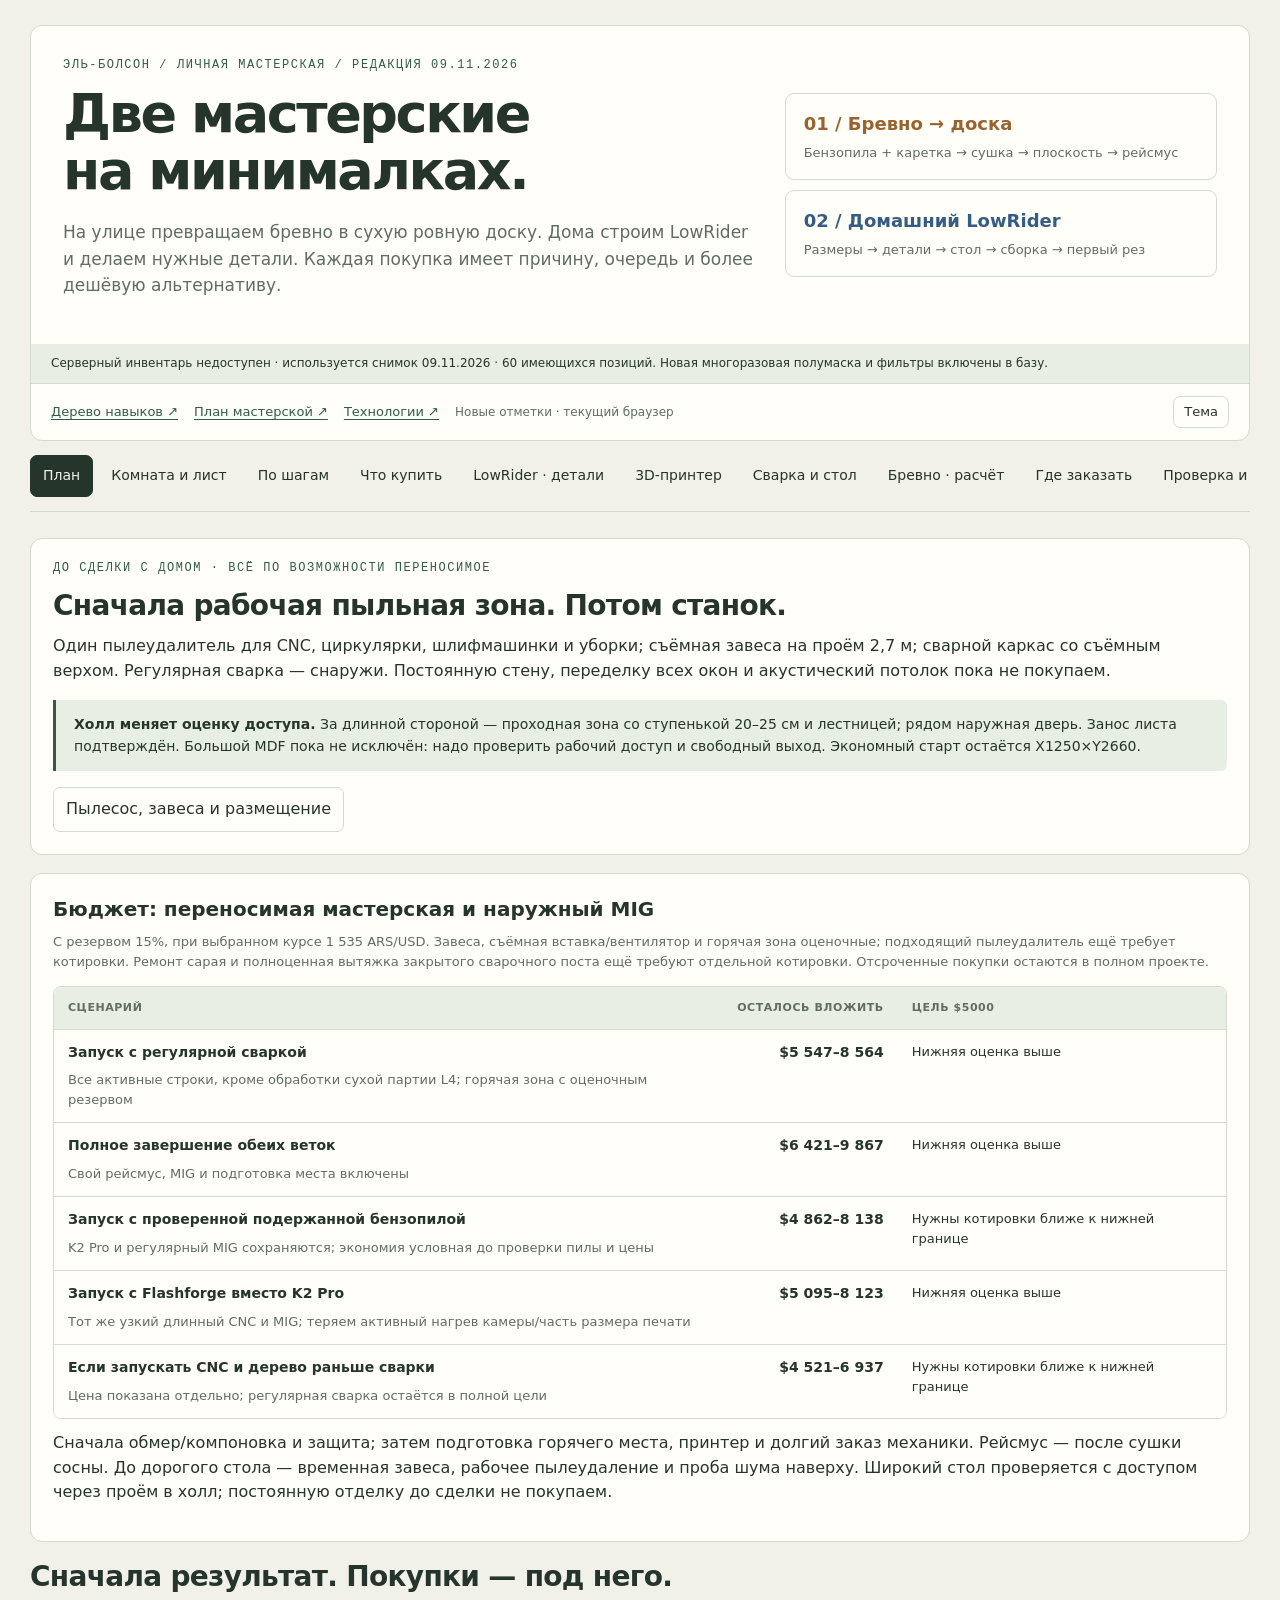
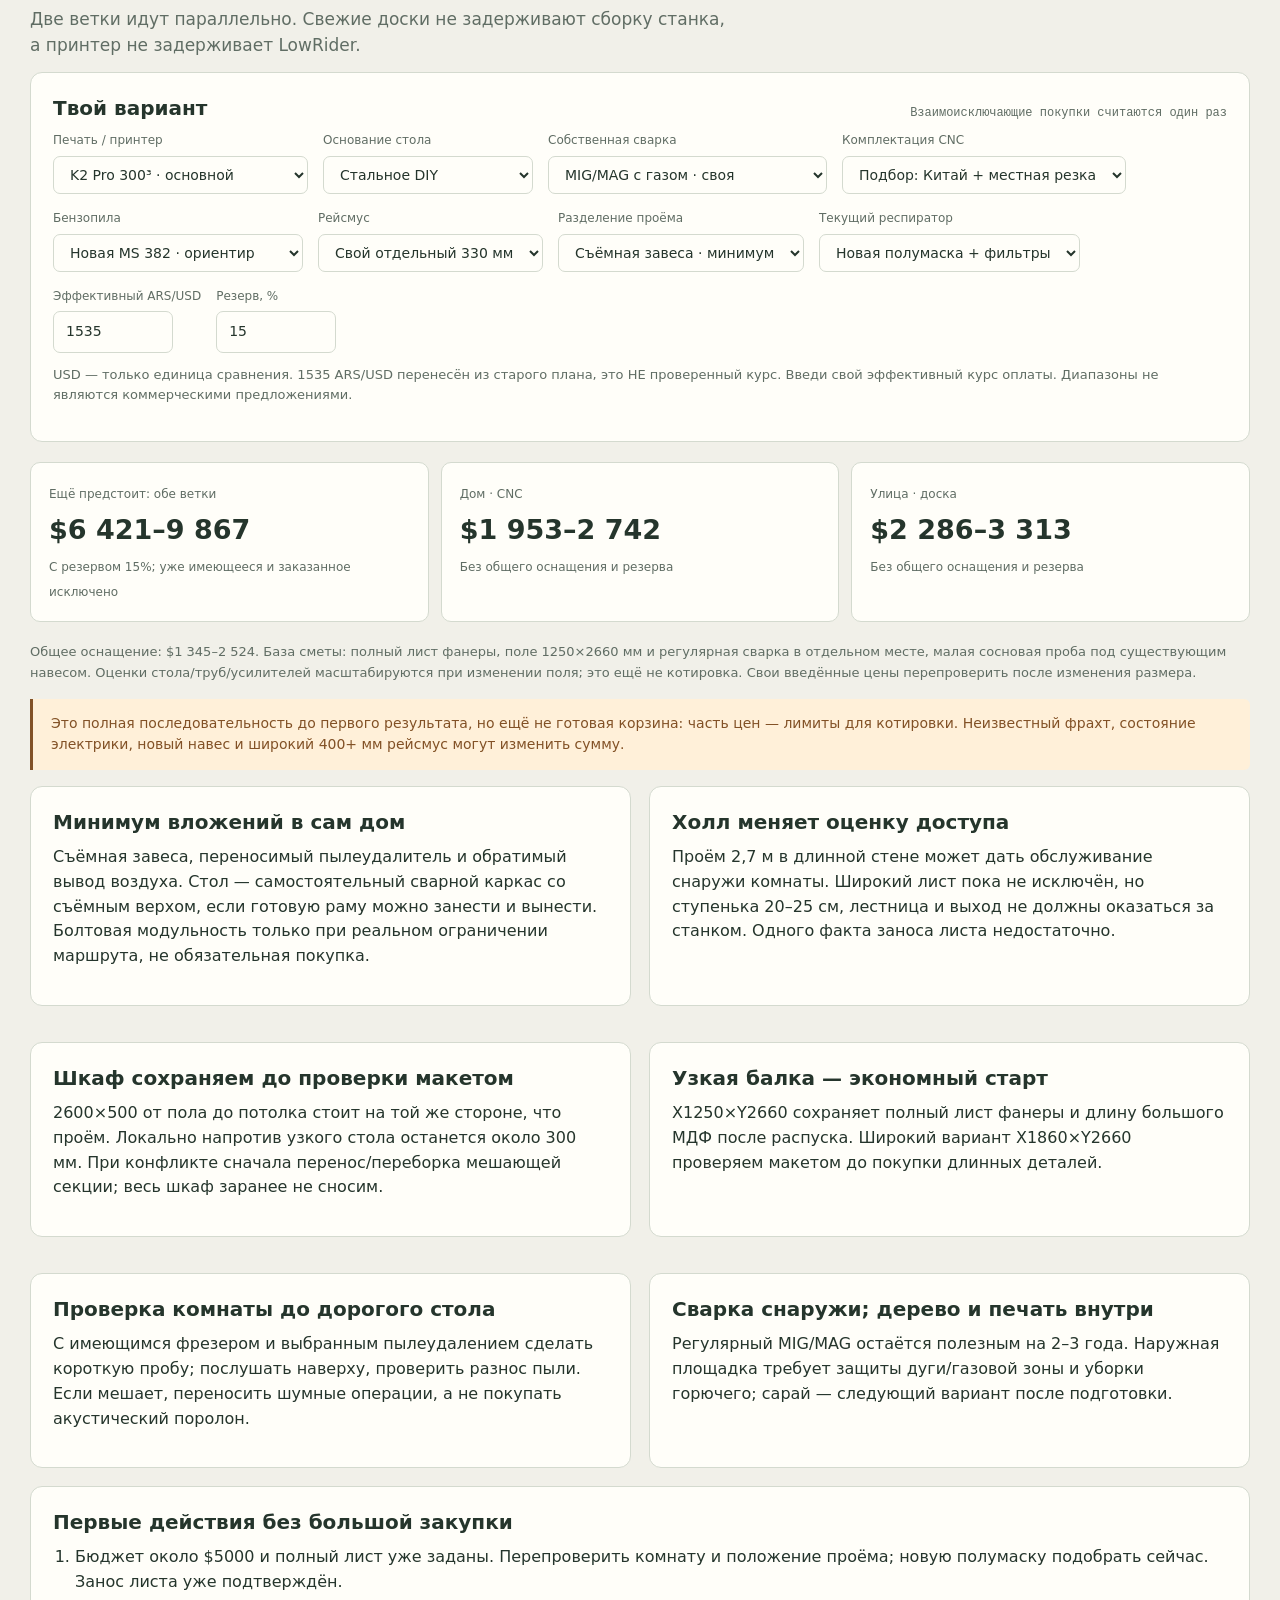
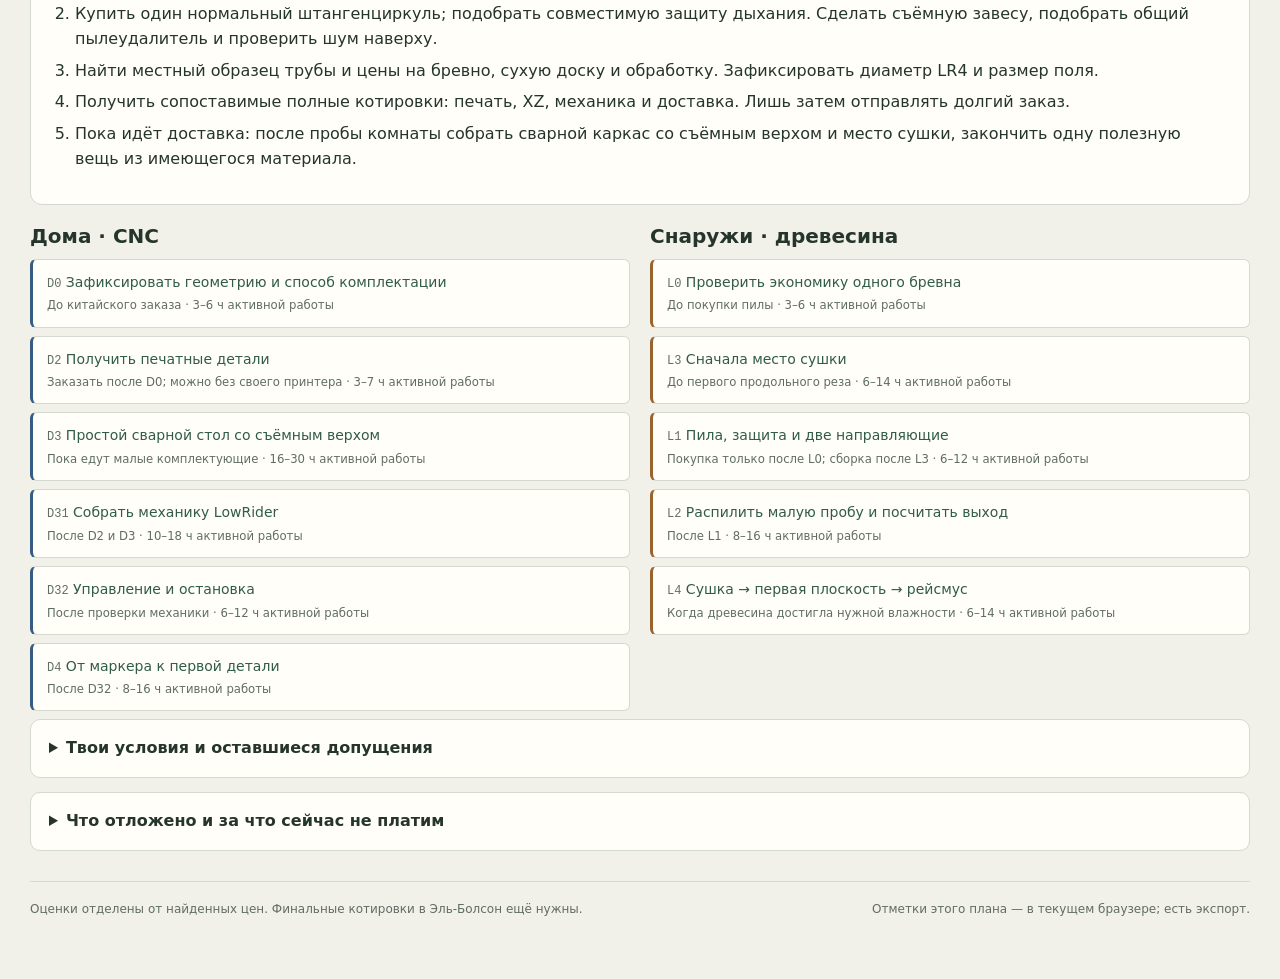
==== commit e28449a6: "Prefer simple welded CNC frame; make disassembly conditional" ====
--- a/roadmap.html
+++ b/roadmap.html
@@ -17,7 +17,7 @@
 <header><div class="hero"><div><p class="eyebrow">Эль-Болсон / личная мастерская / редакция 09.11.2026</p><h1>Две мастерские<br>на минималках.</h1><p class="lead">На улице превращаем бревно в сухую ровную доску. Дома строим LowRider и делаем нужные детали. Каждая покупка имеет причину, очередь и более дешёвую альтернативу.</p></div><div class="diagram" aria-label="Две параллельные ветки"><div class="branch"><b>01 / Бревно → доска</b><span>Бензопила + каретка → сушка → плоскость → рейсмус</span></div><div class="branch cnc"><b>02 / Домашний LowRider</b><span>Размеры → детали → стол → сборка → первый рез</span></div></div></div><p class="statusline" id="inventory-status" role="status">Сверяем инвентарь с сервером…</p><div class="links"><a href="/">Дерево навыков ↗</a><a href="/workshop/">План мастерской ↗</a><a href="/tech/">Технологии ↗</a><span class="oldcount" id="save-note"></span><button data-action="theme" aria-label="Изменить тему">Тема</button></div></header>
 <nav id="nav" role="tablist" aria-label="Разделы плана"></nav><main id="main"></main>
 <footer><span>Оценки отделены от найденных цен. Финальные котировки в Эль-Болсон ещё нужны.</span><span>Отметки этого плана — в текущем браузере; есть экспорт.</span></footer>
-</div><script id="rm-data" type="application/json">{"schema":2,"meta":{"title":"Две мастерские на минималках","date":"09.11.2026","fx":1535,"reserve":15,"region":"Эль-Болсон · Río Negro","inventoryAt":304,"budgetNote":"USD — только единица сравнения. 1535 ARS/USD перенесён из старого плана, это НЕ проверенный курс. Введи свой эффективный курс оплаты. Диапазоны не являются коммерческими предложениями.","ownerRevision":5,"targetBudget":5000,"horizon":"2–3 года","baseField":[1250,2660],"ownerNote":"Дом пока не куплен: минимум вложений в здание, всё по возможности переносимое. Комната предположительно 5,60×2,50 м; в длинной стене проём 2,7 м в холл с лестницей и ступенькой 20–25 см. Рядом наружная дверь; занос листа владелец подтверждает. Регулярная сварка снаружи.","room":{"length":5600,"width":2500,"unitsPending":true,"opening":2700,"openingWall":"long","openingOffsetKnown":false,"step":[200,250],"adjacent":"Проходной холл с лестницей; рядом наружная дверь","sheetEntryConfirmed":true,"floorFinish":"Плитка","walls":"Каменные","windows":"Деревянные, одинарное стекло, сейчас не открываются","above":"Жилая комната","portableOnly":true,"cabinet":{"length":2600,"depth":500,"height":"От пола до потолка","wall":"Та же длинная сторона, что проём","offsetKnown":false,"ownerPreference":"Сохранить, если возможно; частичная/полная переделка допустима, без лишней работы"}}},"stages":[{"id":"B0","lane":"base","title":"Сверка и два измерительных инструмента","when":"Сейчас · до заказов","hours":[2,4],"deps":[],"goal":"Перестать покупать повторно; получить размеры, от которых зависит весь заказ.","steps":["Открыть инвентарь: проверить комплект фрез FRL1400-9 и реальные цанги, длины струбцин, ключи в комплектах. Имеющееся оставить, новые наборы не заказывать.","Купить один штангенциркуль 150 мм со стальными губками. Нужны повторяемость, ноль и нормальный винт фиксации, а не обещанная точность 0,01 мм. Проверить закрытие и известный размер. Дорогой Mitutoyo здесь не обязателен.","Перепроверить чистые размеры комнаты (рабочая гипотеза 5,60×2,50 м), высоту и отступ проёма 2,7 м от торцов. Владелец подтвердил занос листа через дверь; теперь макетом проверить расстановку, ступеньку и доступ вокруг CNC. Отметить шкаф 2600×500 на той же стороне; пока не демонтировать.","Сейчас подтверждены только одноразовые маски. Подобрать новую многоразовую полумаску: 3M 7502/6502QL подходящего размера либо равноценная система со сменными P100/P3. Примерить и проверить герметичность; фильтры купить парой.","Получить 3 числа по древесине: цена сухой доски, цена одного законного бревна с фрахтом, цена стороннего распила/строгания. Не покупать сразу 2–3 м³."],"done":["Есть перечень «оставить / проверить / докупить»","Известны помещение, поле ЧПУ и сечение бревна"],"buys":["caliper","mask-body","mask-filters"]},{"id":"B1","lane":"base","title":"Съёмная пылезавеса и план вывода воздуха","when":"Сейчас · минимум вложений в чужой дом","hours":[3,8],"deps":["B0"],"goal":"Отделить пыльную зону, сохранить широкий доступ и выбрать переносимое решение до большой закупки.","steps":["Завеса только для уменьшения разноса пыли: съёмная рейка/трос с надёжным креплением в существующие опоры, две широкие моющиеся полотнища. Измерить высоту проёма и добавить запас на нахлёсты/крепление; не покупать рулон по выдуманной высоте.","Сделать нахлёст полотен в центре и перекрытие боков. Нижний край — близко к полу мастерской, без свободного хвоста на ступеньке; по бокам съёмные прижимы/липучка там, где держатся без повреждений. Проход должен быстро открываться на всю ширину. Крепление не должно отрываться при движении полотна или листа.","Начать с недорогой прочной плёнки/ПВХ, по возможности из имеющегося. Обычная душевая занавеска допустима как пробный экран; щели, движение людей и складки ухудшают задержание пыли. Это не герметичная перегородка, не шумоизоляция и не сварочная штора.","Нанести на обмер проём 2700 мм, его отступ от торцов, ступеньку 200–250 мм, лестницу и ближайшую наружную дверь. Занос листа уже подтверждён; проверить рабочий доступ и свободный выход.","Недорогой переносимый вариант проверить со стекольщиком: бережно снять одно стекло, сохранить его и поставить съёмную уплотнённую вставку с патрубком, наружной защитой от осадков и обратным клапаном. Это возможность после осмотра рамы и согласования с владельцем дома, не готовое разрешение или обещание цены. Сейчас окна не открываются.","Определить схему улавливания CNC и размещение переносимого пылесоса. До ABS/ASA нужен рабочий наружный вывод; если пока нельзя, отложить эти материалы/воспользоваться заказной печатью. Постоянную стену и замену окон не заказывать."],"done":["Проём временно закрывается и быстро открывается полностью","Маршрут к лестнице/наружной двери свободен","Есть проверяемый вариант съёмного наружного вывода или явное ограничение на пыльные/эмиссионные работы"],"buys":["room-curtain","room-panels","air-outlet","room-exhaust"]},{"id":"B2","lane":"base","title":"Пыль, питание и рабочее место","when":"До фрезерования внутри","hours":[4,10],"deps":["B1"],"goal":"Один рабочий стол и безопасная инфраструктура под конкретные нагрузки.","steps":["Имеющиеся козлы со столешницей использовать для сборки и ручных работ. Не строить отдельный фрезерный стол без задачи.","Имеющийся Kärcher Puzzi — моющий экстрактор, его не переделываем в древесный пылесос. Новый аппарат сначала покупать с подходящим мешком и фильтром; циклон необязателен для старта.","Пылеудалитель выбирать по документированной пригодности для мелкой древесной пыли: предпочтителен сертифицированный класс M всей системы, расход при работе с шлангом, нормальные мешки и доступные фильтры. Надпись «HEPA-фильтр» на дешёвом бытовом корпусе сама по себе не доказывает такой класс. Модель в смете пока не подтверждена.","Один аппарат используем по очереди для CNC, циркулярки, шлифмашинки и уборки. Проверить патрубки имеющихся инструментов; нужны регулировка тяги и 1–2 подходящих переходника. Автопуск — по разумной доплате и паспортной нагрузке, не основание покупать второй пылесос.","Электрик проверяет линию, защиту и заземление по реальным совместным нагрузкам: фрезер+вытяжка, нагрев принтера и выбранная сварка. K2 Pro имеет паспортную мощность до 1300 Вт, у кандидата MIG указан вход до 44 А. Не назначать автоматически 32 А или обещать полную сварочную мощность по наличию розетки 220 В.","Проверить имеющиеся аптечку/огнетушитель и свет. Недостающее докупить, не заказывать новые очки, наушники и органайзеры по умолчанию.","Сначала пылесос с мешком/фильтром и короткий шланг к щётке; циклон добавлять по реальному расходу мешков. Схема и уборка подробно во вкладке «Комната и лист».","Пылесос возвращает отфильтрованный воздух в комнату и сам по себе не создаёт поток из холла внутрь. Завеса — дополнительный экран, основное улавливание идёт у фрезы.","До изготовления стола проверить звук существующим фрезером и выбранным пылесосом: сначала порознь, затем вместе. Пустой ход показывает лишь часть шума; короткий реальный проход на надёжно закреплённом обрезке делать только после подготовки пылеудаления/места. Один человек слушает в комнате сверху и в холле.","Проверить стыки щётки/шланга/мешка и завесу при реальной работе, осмотреть чистые поверхности в холле после пробы. Отсутствие видимой пыли не доказывает отсутствия мелких частиц. Полумаска защищает оператора, а не людей наверху; при утечке остановить работу и исправить улавливание/изоляцию.","Сварка/шлифовка металла — снаружи в отдельном месте. Перед покупкой собственного принтера подготовить его чистое место и вывод воздуха; фиксированное окно сейчас притока не даёт."],"done":["Работает захват пыли у инструмента, нет обнаруженных утечек в холл","Питание и остановка проверены","Проба шума наверху выполнена; режим работ приемлем либо шумные операции перенесены"],"buys":["dust","electrical","firstaid"]},{"id":"W1","lane":"base","title":"Полезная вещь из имеющегося материала","when":"Параллельно ожиданию импорта","hours":[6,14],"deps":["B0","B2"],"goal":"Закончить стол/лавку/полку и сделать одну нужную вещь, не закупая новую мастерскую.","steps":["Использовать имеющуюся циркулярку, направляющую и угольники. Проверить, что струбцины и мотор свободно проходят по всей длине реза.","Для соединений сначала использовать уже имеющийся шкантовый кондуктор. Pocket jig покупать только под повторяемую задачу, которую он реально ускоряет.","Сделать образец имеющейся лазури/клея на обрезке. Для изделия внутри помещения проверить назначение и инструкцию покрытия; новые масла и лаки не покупать набором.","Снять размеры, время и расход. Если нужен заработок — сначала одна фотографируемая проба и разговор с покупателем, затем партия под подтверждённый спрос."],"done":["Одна законченная полезная вещь","Учтён расход, а не закуплены 15–25 изделий впрок"],"buys":["consumables"]},{"id":"B3","lane":"base","title":"Выделить горячее место для регулярной сварки","when":"До использования MIG, отдельно от древесной пыли","hours":[4,12],"deps":["B2"],"goal":"Подтвердить место, где искры и сварочный дым не попадают в деревообработку и жилую часть.","steps":["Не планировать одновременную сварку и фрезерование в узкой комнате с MDF, опилками и пылесборником. Обычный экран или накрытый станок сами по себе это не решают.","Основной текущий вариант — отдельная наружная площадка, как согласовал владелец. Сарай только после обследования/подготовки. Вложения делать переносимыми: опора/экраны/крепление баллона; капитальный пост до сделки не строить.","У наружного MIG предусмотреть защиту газовой зоны от ветра без накопления дыма. Проверять действующие местные ограничения на горячие работы; сушильный штабель и топливо бензопилы не являются соседним местом сварки.","Для закрытого места определить подходящее удаление дыма у источника и приток; пылеудалитель CNC/циклон не использовать как сварочную вытяжку. Конкретное решение выбрать по реальному месту и руководствам.","Устроить негорючую рабочую опору и экраны, безопасно закрепить баллон, обеспечить проход и аварийное отключение. Новую отдельную дорогую сварочную мебель не покупать, если подходит простая проверенная опора.","До выполнения этих условий аппарат можно выбрать и включить в смету, но первая дуга и сборка сварного стола остаются после подготовки места."],"done":["Горячее место выбрано и проверено","Есть путь удаления дыма, защита от искр и свободный выход"],"buys":["weld-zone"]},{"id":"M1","lane":"base","title":"Сварка стали: инструмент на рост мастерской","when":"Основная ветка: регулярная сварка, после подготовки места","hours":[12,24],"deps":["B0","B3"],"goal":"Научиться повторяемо соединять профиль без оплаты алюминиевой универсальности заранее.","steps":["Регулярная сварка подтверждена владельцем: собственный MIG/MAG с газом включён в базовую закупку. Сначала подготовить отдельную горячую зону B3; она не должна занять узкий проход около деревянного CNC.","Требования на 2–3 года: ровная подача, евроразъём горелки, катушка 5 кг, доступные ролики/наконечники/лайнер, MMA для ремонтных задач, документированный ПВ при рабочем токе и локальный сервис. 200 А на лицевой панели не означает 200 А непрерывно.","Начальный кандидат EVOMIG-220: найден ARS 682 003 до фрахта. Это ориентир класса и комплектации, а не доказанная лучшая марка по ресурсу. STARMIG-180I и EVOMIG-205 на сайте производителя сняты с производства: не выбирать их как основную новую закупку без подтверждения деталей.","Сначала выяснить местный обмен/заправку смеси для стали, затем выбрать баллон/залог и редуктор. Магистраль газа не делать из случайных шлангов; закрепить баллон. Газовое оборудование и курьерский фрахт считать отдельно.","Обучение на обрезках той же трубы: зазор, ток/напряжение, подача, полярность и расход газа по руководству/проволоке. Для стола важны провар и геометрия, а не красивый валик. Проверить образцы с инструктором.","Прихватить раму на ровной базе, промерить диагонали, варить короткими симметричными участками с повторным контролем. Съёмный ровный верх и боковые дорожки регулировать независимо от сваренной рамы.","Алюминий пока заказывать на стороне. При регулярных тонких/сложных алюминиевых деталях добавлять отдельный AC/DC TIG с педалью/аргоном; для серийного MIG по алюминию сначала проверить поддержку подачи, горелки, проволоки и газа. Обычный DC Lift-TIG не обещает AC TIG по алюминию."],"done":["Есть несколько проверенных образцов соединения нужного профиля","Линия и защита проверены; стоимость газа и расхода известна"],"buys":["weld-machine","weld-gas","weld-ppe","metal-grinder"]},{"id":"D0","lane":"cnc","title":"Зафиксировать геометрию и способ комплектации","when":"До китайского заказа","hours":[3,6],"deps":["B0"],"goal":"Один согласованный LowRider 4; детали разных версий не смешиваются.","steps":["Основной лист — фанера 1220×2440. Экономный кандидат X1250×Y2660 оставляем; X1860×Y2660 под целый МДФ 1830×2600 проверяем отдельно: открытая длинная сторона может дать доступ через холл. Выбор ширины только после макета, не по четырём условным стенам.","Макет 1600×3050, затем 2200×3050 сделать малярной лентой. Положение проёма относительно торцов ещё не измерено: проверить реальный путь оператора, доступ к дальнему краю, шланг и весь движущийся LowRider. Возможность занести лист уже подтверждена владельцем; вопрос теперь в работе вокруг него.","До выбора угла проверить прижимы и сервисный доступ к дальней стороне. Шкаф сначала сохраняем; при конфликте рассмотреть частичную переборку крайней секции. Условные 100 мм до стены — не разрешение поставить LowRider вплотную и не требование трёх проходов.","В Эль-Болсоне/Барилоче найти образец стальной трубы OD 30 или 32 мм, стенка от 1,3 мм. Промерить в нескольких сечениях. Не путать внешний диаметр с условным размером трубы «1 дюйм».","Сначала диаметр трубы, затем соответствующие Brace/Y_Clip и печать. Овальная, кривая, ржавая или бугристая труба — повод сменить материал, не компенсировать печатью.","Сравнить две полные корзины: самостоятельный подбор и V1 kit+один контроллер. В комплекте V1 уже есть БП, метиз, XZ-пластины, моторы, ремни, ролики, рельсы и винты Z. На широком варианте проверить, хватит ли комплектных 8 м ремня.","FRL1400-9 весит 5,76 кг с погружной базой. Оставить его для ручных работ; под CNC заложить лёгкий триммер 65 мм, 220 В с регулировкой оборотов и подходящей цангой.","FreeCAD/CAM или другой инструмент с подходящей лицензией; до покупок пройти модель, траекторию, симуляцию и сухой прогон G-code."],"done":["Диаметр труб и размер поля зафиксированы","Одна корзина без повторных контроллеров/драйверов"],"buys":[]},{"id":"D2","lane":"cnc","title":"Получить печатные детали","when":"Заказать после D0; можно без своего принтера","hours":[3,7],"deps":["D0"],"goal":"Полный комплект проверенной геометрии, с минимальным расходом денег.","steps":["Свой принтер нужен владельцу для дальнейших задач. Первый кандидат K2 Pro без CFS 300³ с нагреваемой камерой; P1S — альтернатива при лучшей поставке/поддержке, Flashforge — путь экономии. Заказная печать остаётся временным вариантом на случай задержки.","Перед оплатой K2 Pro подтвердить цену ARS 1 485 000, гарантию, наличие hotend/сопла/нагревателя, срок доставки в Эль-Болсон и точное число/материал катушек в наборе. Не покупать повторный PLA до этой сверки.","Перед собственной печатью выполнить B2: чистое место, вентиляция наружу и проверка соседства с жилой частью. Для LR4 нужен PLA; ABS/ASA пока не покупать. При невозможности вывода — временная заказная печать вместо переделки дома.","Для LR4 основной материал — обычный жёсткий PLA по V1, не silk и не гибкие смеси. PETG/ASA/ABS не подменять автоматически: прочность на удар и жёсткость — разные вещи.","Загрузить актуальный комплект одной версии, штатную ориентацию и настройки с официальной страницы. Для всего набора около 2,7 кг; при своей печати приобрести 3 кг PLA, добавить запас лишь по фактическому расходу.","Измерить высокую контрольную деталь угольником, проверить перекос принтера и первые сопряжения. Общее машинное время оценить в слайсере; заложить ориентировочно 60–100 часов, не путать с ручным трудом."],"done":["Пробные сопряжения и углы приняты","В наличии все детали нужного диаметра и версии"],"buys":["print-service","printer-ff","printer-p1","filament","printer-vent","printer-k2"]},{"id":"D3","lane":"cnc","title":"Разборный стол, который можно перевезти","when":"Пока едут малые комплектующие","hours":[16,30],"deps":["D0","B2"],"goal":"Устойчивое основание своими руками и две точные детали у подрядчика.","steps":["При X1250×Y2660 минимум V1 около 1542×2973 при XZ 6,35 мм; предварительная столешница 1600×3050. Это ещё не окончательная расстановка: боковые остатки 900 мм считаются внутри комнаты, проём/холл требуют отдельной проверки. До изготовления выполнить пробу шума B2.","Если широкий макет перекрывает холл/выход или дальний узел нельзя обслужить без залезания на станок, оставить узкое поле. Если доступ через проём решает это практически, отдельно пересчитать ширину стола/балки, раскосы и ремень; широкий вариант больше не исключаем только по ширине комнаты.","Делать стол модулями на болтах: самостоятельные торцевые опоры, съёмные продольные элементы, диагонали и сменные верхние плиты. Сваривать можно небольшие модули снаружи, а не единую раму 3 м, которую трудно вывезти. Узлы/жёсткость проверить до резки; болты сами по себе не дают жёсткости. Предварительный профиль 50×50×2, шесть ножек; считать местную цену металла, пластины и крепёж, не покупать сварочник только ради соединений.","Рабочий пример оптимизации трёх баров 50×50×2 длиной 6 м: рама 1600×2980, столешница 1600×3050 с небольшим выносом по торцам; A — 2980+2980; B — 1500×3+730×2; C — 1500×2+730×4. При пропиле 3 мм все три набора короче 6 м. Это не окончательный чертёж: стыки, высота ножек, допуски и опоры торцевого выноса требуют проверки перед резкой. Разборные стыки могут изменить этот раскрой; пример относится только к узкому столу и не является заказом металла.","Ровные регулируемые опоры и диагонали важнее лишних килограммов. Для закрытого помещения не ставить станок на свободные колёса без разгрузки/фиксации на опоры. Рабочие боковые поверхности LowRider должны быть ровными и гладкими. Раскосы делаются отдельной полосой/профилем, они не входят в 3 основных бара. Для болтовых узлов закрытого тонкостенного профиля предусмотреть пластины/косынки и дистанционные элементы против смятия; узлы согласовать до резки.","Сплошной металлический лист сверху не нужен: ровная плита на опорах и сменный МДФ. Покрытие всей площади и отходы раскроя считать по реальным форматам плит; не считать, что один лист 1220×2440 накроет стол 1600×2900.","Деревянная альтернатива: сухой каркас с раскосами/жёсткой коробкой, регулируемый верх. Дешевле, остаётся полезной, не требует сварки; из сырой купленной сосны точный стол не строить.","При самостоятельном подборе механики заказать 2 XZ по актуальному DXF LR4, штатно около 6,35 мм металл. При листе 6 мм внести фактическую толщину в калькулятор и проверить 16 винтов M3. В V1 kit эти пластины уже есть.","Постоянные strut-пластины сделать из подходящей 6-мм плиты на временно собранном LowRider. Алюминиевый стол/дорогие алюминиевые усилители не являются требованием этого проекта."],"done":["Стол не качается, есть доступ и загрузка","XZ приняты по DXF; усилители соответствуют длине балки"],"buys":["cnc-table","tubes","xz","struts","cnc-table-steel"]},{"id":"D31","lane":"cnc","title":"Собрать механику LowRider","when":"После D2 и D3","hours":[10,18],"deps":["D2","D3"],"goal":"Балка, Y-колёса и Z двигаются без закусывания.","steps":["Разложить BOM во вкладке LowRider, пересчитать каждую группу до сборки. Столовые винты и крепление заготовки идут отдельно от набора механики.","Собирать по последовательности V1: core → YZ → балка → общий узел. Не перетягивать подшипники через пластик.","Поставить две трубы X, одну направляющую Y; не добавлять вторую Y-рельсу «для надёжности». Четыре MGN12H относятся к оси Z.","Установить ремни GT2 именно 10 мм с нужным кордом, не стальным; проверить соответствие 16-зубых шкивов и гладких роликов. Длину брать из калькулятора с запасом на обрезку.","Прокрутить винты T8 вручную, проверить соосность муфт и отсутствие тугих участков по всему ходу. Сделать фото и ведомость недостающего."],"done":["Полный ход без заеданий","Сборка проверена до подачи питания"],"buys":["motion-china","motion-kit"]},{"id":"D32","lane":"cnc","title":"Управление и остановка","when":"После проверки механики","hours":[6,12],"deps":["D31","B2"],"goal":"Пять двигателей управляются независимо, концевики отрабатывают.","steps":["Jackpot3 имеет шесть встроенных драйверов. Для LR4 нужно минимум пять независимых каналов: X, Y1, Y2, Z1, Z2. Arduino+обычная трёхосевая CNC Shield это не равноценная замена.","Контроллер купить один раз: V1 или Elecrow. На БП сверить вход 220 В и выход с платой; сетевую сторону и аварийное отключение выполняет/проверяет компетентный электрик.","Подключать и менять моторы только при снятом питании. Настроить ток под конкретные двигатели, проверить распиновку катушек мультиметром, не доверять цветам проводов.","Использовать актуальную конфигурацию LR4 FluidNC под свою плату. Проверить вручную каждый из 5 концевиков и направление каждого мотора до homing.","Заметная кнопка должна останавливать движение и отключать фрезер; программная пауза не заменяет аварийную остановку. Пылеудаление организовать по схеме электрика.","Уложить кабели, закрепить разъёмы и шланг, проверить полный ход без натяжения. Включить один узел, затем остальные; посторонние платы Arduino/ESP оставить для других задач."],"done":["Пять концевиков и homing проверены","Аварийная кнопка действительно останавливает станок и фрезер"],"buys":["controller","stop-wiring"]},{"id":"D4","lane":"cnc","title":"От маркера к первой детали","when":"После D32","hours":[8,16],"deps":["D32"],"goal":"Проверенный станок для дерева и листовых материалов.","steps":["Первый запуск — маркером по бумаге без установленной фрезы. Проверить масштаб, прямоугольник и повторяемость возвращения.","Сделать squaring/выравнивание Z по V1. Проверять диагонали тестового контура и размеры по обеим осям; не лечить перекос коэффициентами шагов.","Вырезать постоянные strut-пластины, установить, затем проверить геометрию заново. Выровнять жертвенную плиту отдельной операцией после этого.","Начать с одной фрезы 3,175 мм для подходящей цанги или 6 мм, закрепить фанеру/сухую сосну. Единицы дюймы и миллиметры не смешивать: 1/4 дюйма не равно 6 мм.","Глубину/подачу подобрать пробами под материал и фрезу; универсальные максимальные режимы не задавать. Использовать перемычки/надёжные прижимы, проверять траекторию на столкновения.","Изготовить три одинаковых квадрата/паза, измерить разброс и посадку. Критерий проекта: повторяемость в пределах 0,3 мм на небольшой тестовой детали после компенсации диаметра фрезы; это цель проверки, не гарантия производителя."],"done":["Одна полезная деталь повторена трижды","Известны режимы, отклонения, шум и расход"],"buys":["cnc-router","cnc-cutters","hold-down"]},{"id":"L0","lane":"mill","title":"Проверить экономику одного бревна","when":"До покупки пилы","hours":[3,6],"deps":["B0"],"goal":"Понять, зачем собственный распил выгоден именно здесь.","steps":["Выбрать первое изделие и итоговые доски: например 25×150 мм, а не «хочу склад древесины». Учесть потери на пропил, кору, сердцевину, сушку и строгание.","Узнать в SFA документы для этой породы и происхождения. Свой участок или упавшее дерево сами по себе не означают разрешения на распил и перевозку. Цель — недорогая покупная сосна небольшого диаметра, а не случайно найденные толстые местные породы.","Сравнить готовую сухую доску, услуги распила/строгания и свою цепную пилораму по калькулятору. Бесплатное бревно не даёт бесплатную доску: остаются перевозка, топливо, цепи, часы и брак.","Первая проба 1–2 бревна по 2 м, не 2–3 м³. Не рассчитывать поднимать целое бревно вручную; нужны устойчивое основание, исключение качения и подходящая помощь/механизация.","Если закупка пилы не окупается, ветку сохраняем как самостоятельное изготовление, но прямо признаём стоимость хобби. ЧПУ продолжает работать на покупном сухом материале."],"done":["Есть 3 местные цены и разрешённый источник","Объём первой партии ограничен"],"buys":["logs-freight"]},{"id":"L3","lane":"mill","title":"Сначала место сушки","when":"До первого продольного реза","hours":[6,14],"deps":["L0"],"goal":"Доски сразу попадают в правильный штабель.","steps":["Найти ровное проветриваемое место под существующим навесом: это дешевле отдельной постройки. Земля не должна мочить основание.","Сделать опоры и поперечины из уже имеющихся обрезков; ориентир поднятия 200–300 мм, окончательно по сырости/снегу участка. Проверить несущую способность и устойчивость.","Для 20 досок длиной 2 м по 5 рядов прокладок нужно около 100 одинаковых сухих прокладок 20–25 мм; пилить из сухих обрезков циркуляркой с упором. Все ряды строго один над другим.","Крыша с выносом защищает сверху, бокам оставить продув. Брезент, плотно обёрнутый вокруг штабеля, задерживает влагу. Небольшой навес требует надёжного крепления под местный ветер/снег; не строить новый большой сарай ради пробы.","Герметизировать свежие торцы подходящим составом сразу после распила, подписать породу, дату, толщину и место в штабеле. Сделать безопасный прижим сверху."],"done":["Есть сухие прокладки, крыша и основание","Пиломатериал не лежит на земле и не завёрнут герметично"],"buys":["dry-rack","moisture"]},{"id":"L1","lane":"mill","title":"Пила, защита и две направляющие","when":"Покупка только после L0; сборка после L3","hours":[6,12],"deps":["L0","L3"],"goal":"Пилить вдоль с контролем толщины, не свободной рукой.","steps":["Покупная сосна небольшого диаметра допускает более лёгкую пилу при узком резе, но для регулярного продольного пиления на горизонте 2–3 лет базовый ориентир остаётся обслуживаемый класс около 70 см³. MS 382 72,2 см³ — кандидат с запасом; не покупать длинную шину без необходимости.","Предпочтительный новый ориентир с сервисом — STIHL MS 382 (72,2 см³). Более дешёвый путь — проверенная подержанная брендовая пила с осмотром мастерской, сметой ремонта и рабочим тормозом, а не безымянные «72cc» без доступных деталей.","Не покупать запасную шину на старте. Купить одну правильную ripping-цепь плюс обычную комплектную оставить для своей работы; вторую ripping-цепь — по частоте распила. Сверить шаг, паз, число звеньев и допуск шины/пилы.","Два разных приспособления: ровная опора первого реза над бревном и каретка на шине, которая задаёт толщину следующих досок. Одна лестница/рейка не заменяет каретку.","Первую опору сделать из двух прямых сухих реек/профилей на поперечинах с регулировкой. Длина для 2-м бревна ориентировочно 2,4–2,6 м; фактические концы должны поддерживать каретку при входе и выходе.","Каретка: проще купить недорогую болтовую Alaskan-совместимую оснастку локально. Самодельную из профиля со стальными прижимами и метизом делать только по проверенному чертежу, с контролем зазоров цепи и органов управления; ответственные шино-зажимы не печатать пластиком.","До работы — обучение, противорезные брюки/чапсы и подходящая обувь, защита головы/лица/слуха. Обычные перчатки не считаются противорезными. Имеющиеся очки и наушники использовать, если совместимы с лесной защитой.","Работа двигателя только снаружи: P100 не защищает от CO. Проверять действующие местные ограничения по огню и условия участка."],"done":["Пройден безопасный пробный рез с компетентным помощником","Каретка, крепления и защита проверены до нагрузки"],"buys":["saw-new","saw-used","saw-ppe","saw-chain","mill-frame","first-rail","saw-consumables"]},{"id":"L2","lane":"mill","title":"Распилить малую пробу и посчитать выход","when":"После L1","hours":[8,16],"deps":["L1"],"goal":"Измерить фактическую себестоимость своей доски.","steps":["Проверить отсутствие металла, камней и загрязнений; очистить кору в зоне реза. Зафиксировать бревно от перекатывания.","Получить первую базовую плоскость по отдельной направляющей. Все крепежи опоры должны быть вне хода цепи; пройти путь кареткой до запуска.","Для конечной толщины 25 мм начать с грубого ориентира 32–35 мм; припуск уточнять по кривизне/усушке на пробе, а не гарантировать 25 мм из любой доски. Для 40 мм готовой доски чаще потребуется около 48–55 мм исходной.","Поддерживать выходящую доску, использовать подходящие клинья и не доводить зажим до нагрузки цепи. Не тянуть пилу за импровизированную лебёдку.","Сразу торцы, маркировка и штабель. Записать размеры бревна, количество и объём годных досок, топливо, масло, заточку, часы.","Ориентировочный диапазон выхода 35–55% от объёма бревна — гипотеза для калькулятора, не обещание. Сверить на собственной пробе."],"done":["Пробная партия уложена в день распила","Известны фактические выход и затраты"],"buys":[]},{"id":"L4","lane":"mill","title":"Сушка → первая плоскость → рейсмус","when":"Когда древесина достигла нужной влажности","hours":[6,14],"deps":["L2","B2"],"goal":"Получить сухие доски одинаковой толщины с подходящим по ширине станком.","steps":["Влагомер приобрести до распила, а не к рейсмусу. Замерять разные доски, в разных точках и глубине, с поправками прибора на породу/температуру. Дешёвый прибор сначала сравнить с образцом известной сухой древесины.","Не обещать «4 месяца и готово». Сушка на улице — месяцы и иногда дольше; для интерьера влажность должна приблизиться к условиям комнаты. Ориентир 8–12% обсуждается под реальную эксплуатацию, а не принимается за универсальный норматив.","Если наружный воздух не даёт нужную влажность — выдержка в подходящем помещении или услуга камерной сушки. До этого для мебели/ЧПУ покупаем сухое дерево.","Первую плоскость сделать имеющимся FRL1400-9 на жёстких санках: две параллельные прямые опоры, мост из фанеры 18–21 мм/профиля, крепление доски. Фрезу для выравнивания купить одну под реальную цангу, глубину и обороты по инструкции.","Рейсмус покупать под объём сухой доски: минимум рассматриваем отдельный 330-мм 220-В станок, например Konan KCBC/2000; не подменять его 204-мм фуганком-комби.","Если реально нужны цельные доски шире 330 мм — взять услуги 400–500-мм станка или обработать санками; 330 мм не станет шире от мощности. Собственный тяжёлый 400-мм рассматривать отдельной сметой и под доступное питание.","Для рейсмуса проверить наличие ножей/ремней, инструкцию, гарантию, доставку до адреса и требуемый расход вытяжки. Его стружка может потребовать отдельный высокорасходный сборник; бытовой пылесос не объявлять достаточным.","После базовой плоскости — вторая сторона в размер, затем ширина циркуляркой с направляющей и окончательная длина. Подпоры на входе/выходе из имеющегося материала; ограничение длины/толщины заготовки — по руководству станка."],"done":["Влажность измерена и записана","10 пробных досок получены без прогиба и заметного снайпа"],"buys":["router-sled","flatten-bit","planer","chip-collector","planer-supports"]}],"items":[{"id":"caliper","stage":"B0","name":"Штангенциркуль 150 мм · один","cost":[18,35],"channel":"local","when":"Сейчас","why":"Стальные губки, повторяемость и фиксация; не покупать дешёвый второй позже. Доставка с общим местным заказом.","kind":"estimate","sources":[],"owned":["caliper"],"optional":false},{"id":"mask-body","stage":"B0","name":"Полумаска подходящего размера · 3M 7500/6500 либо равноценная","cost":[60,110],"channel":"local","when":"До пыльной работы","why":"Только если имеющийся респиратор не подходит. Примерить, проверить герметичность и совместимость фильтров. Борода мешает уплотнению. Бюджет включает неопределённость модели; фильтры отдельно.","kind":"estimate","sources":["mask","maskprice"],"owned":[],"optional":false,"choice":["mask","new"]},{"id":"mask-filters","stage":"B0","name":"Пара фильтров P100/P3 для выбранной маски","cost":[25,40],"channel":"local","when":"С маской","why":"2091 у SeguFer: 2 × ARS 19 023,05. Не считать цену одной штуки ценой пары. Не покупать A1P3 ради отложенных смол.","kind":"estimate","sources":["filters","mask"],"owned":[],"optional":false,"choice":["mask","new"]},{"id":"dust","stage":"B2","name":"Один переносимый пылеудалитель: CNC, циркулярка, шлифмашина и уборка","cost":[200,400],"channel":"local","when":"До CNC внутри","why":"Общий аппарат, не отдельный для CNC. Предпочтителен документированный класс M, регулировка тяги для шлифмашинки, доступные мешки/фильтры и подходящий шланг с переходниками. $200–400 — прежний целевой лимит, не подтверждённая цена подходящей модели. Автопуск полезен, но не обязателен; Puzzi остаётся для мойки.","kind":"estimate","sources":["hse-wooddust"],"owned":[],"optional":false},{"id":"electrical","stage":"B2","name":"Проверка линии и нужные исправления электриком","cost":[50,150],"channel":"service","when":"До нагрузки","why":"Заочно не известны щиток, кабель и земля. Это условный резерв, а не обещание выделенной 32-А линии.","kind":"estimate","sources":[],"owned":[],"optional":false},{"id":"firstaid","stage":"B2","name":"Аптечка/огнетушитель/свет · только выявленная недостача","cost":[0,70],"channel":"local","when":"До работы","why":"Сначала проверить имеющееся. В бюджет заложен резерв на реальный недостаток, не обязательная новая покупка.","kind":"estimate","sources":[],"owned":[],"optional":false},{"id":"consumables","stage":"W1","name":"Клей/абразив/покрытие · восполнение на одну вещь","cost":[0,25],"channel":"local","when":"По расходу","why":"Клей, абразивы, кисти и лазурь уже есть. Никаких больших комплектов для первых проб.","kind":"estimate","sources":[],"owned":[],"optional":false},{"id":"print-service","stage":"D2","name":"Печатный комплект LR4 на заказ","cost":[120,250],"channel":"service","when":"После размеров/трубы","why":"Плановый лимит за готовый набор около 2,7 кг по штатным профилям; это НЕ полученная котировка. Сначала пробные посадки. В лимит включить пластик, работу и пересылку.","kind":"estimate","sources":["v1","printing"],"owned":[],"optional":false,"choice":["printer","service"]},{"id":"printer-ff","stage":"D2","name":"Flashforge Adventurer 5M Pro + резерв доставки","cost":[575,625],"channel":"local","when":"Если нужен собственный принтер","why":"Экономный запасной вариант 220³, достаточный для штатных LR4. При новом запросе на разнообразие материалов уступает K2 Pro по объёму и наличию активного нагрева камеры.","kind":"quote","sources":["ffprice","ffspec"],"owned":[],"optional":false,"choice":["printer","ff"],"ars":[866305,866305],"freightUsd":[10,60]},{"id":"printer-p1","stage":"D2","name":"Bambu Lab P1S без AMS + резерв доставки","cost":[880,930],"channel":"local","when":"Если оправдан объём 256³ и экосистема","why":"База ARS 1 332 755 при одном платеже (≈$868 при условном курсе). Это альтернатива FF, а не второй принтер. Наличие подтвердить.","kind":"quote","sources":["p1price","p1spec"],"owned":[],"optional":false,"choice":["printer","p1"],"ars":[1332755,1332755],"freightUsd":[12,62]},{"id":"filament","stage":"D2","name":"PLA 1,75 мм 3 кг + одна пробная катушка PETG при необходимости","cost":[55,90],"channel":"local","when":"При своей печати","why":"Для LR4 нужно около 2,7 кг обычного PLA. В наборе K2 Pro продавец заявляет филамент, но количество/материал надо подтвердить: после подтверждения уменьшить эту строку до недостачи, не покупать ещё 3 кг автоматически.","kind":"estimate","sources":["v1"],"owned":[],"optional":false,"choice":["printer",["ff","p1","k2"]]},{"id":"printer-vent","stage":"D2","name":"Подключение принтера к наружному выводу · отдельная ветка","cost":[25,80],"channel":"diy","when":"До собственной печати; особенно ABS/ASA","why":"Оценка адаптера/канала/подходящего вентилятора под конкретный принтер. Общая съёмная оконная вставка учтена в B1 один раз. Не направлять выброс в холл; не создавать обратный переток от других устройств.","kind":"estimate","sources":["niosh-print"],"owned":[],"optional":false,"choice":["printer",["ff","p1","k2"]]},{"id":"cnc-table","stage":"D3","name":"Полноразмерный деревянный каркас + плита/жертвенный слой","cost":[150,260],"channel":"diy","when":"Пока идёт импорт","why":"База под 1250×2500 мм, существующая сухая древесина плюс покупные плиты. Диагональные раскосы, подпёртые стыки. Сырая сосна для геометрии не подходит. Новый рабочий вариант: поле 1250×2660, верх около 1600×3050; базовая цена масштабируется от прежних 1250×2500. Пристенное размещение требует отдельной проверки полного габарита.","kind":"estimate","sources":[],"owned":[],"optional":false,"choice":["table","wood"],"scale":"table"},{"id":"tubes","stage":"D3","name":"Три стальные трубы: X ×2, Y ×1","cost":[40,80],"channel":"local","when":"До печати проверить образец","why":"Новый вариант X1250×Y2660: X-трубы 2×1416 мм, Y 2915 мм при штатной геометрии. Это сразу сохраняет длину под полосы МДФ 2600 мм; OD 30/32 и ровность проверить местно.","kind":"estimate","sources":["v1","calc"],"owned":[],"optional":false,"scale":"rails"},{"id":"xz","stage":"D3","name":"Пара XZ-пластин · резка по DXF","cost":[35,80],"channel":"service","when":"Вместе с механикой","why":"Локальный металлообработчик или отправка из Аргентины. Включить материал, удаление заусенцев и фрахт. При V1 kit эту строку не покупать.","kind":"estimate","sources":["v1","metaltrim","arguello"],"owned":[],"optional":false,"choice":["motion","china"]},{"id":"struts","stage":"D3","name":"Две постоянные strut-пластины из 6-мм плиты","cost":[15,30],"channel":"diy","when":"Вырезать после пробного запуска","why":"Использовать обрезки МДФ/жёсткой плиты; временные печатные детали уже в комплекте печати. Металл премиален, не обязателен.","kind":"estimate","sources":["v1"],"owned":[],"optional":false,"scale":"struts"},{"id":"motion-china","stage":"D31","name":"Механика LR4: 5 NEMA17, MGN, ремни, подшипники, Z, метиз, БП","cost":[250,390],"channel":"china","when":"Заказывать после D0 за 6–10 недель","why":"Для поля 1250×2660 расчёт ремней 7,829 м. Комплектные 8 м номинально покрывают длины, запас мал: до раскроя сверить текущий калькулятор и фактическую длину; при самостоятельном заказе сравнить 8/10 м. Режим ввоза 5 одинаковых моторов согласовать.","kind":"estimate","sources":["v1","arca"],"owned":[],"optional":false,"choice":["motion","china"]},{"id":"motion-kit","stage":"D31","name":"V1 hardware kit · $338 до ввоза","cost":[430,560],"channel":"import","when":"Сравнить полной доставленной ценой","why":"Кит уже включает XZ, БП, 5 моторов, механические мелочи и метиз. Не покупать их второй раз. $92–222 сверху — условный резерв доставки/налогов, не расчёт курьера.","kind":"quote","sources":["kit"],"owned":[],"optional":false,"choice":["motion","kit"]},{"id":"controller","stage":"D32","name":"Один Jackpot3 с встроенными драйверами","cost":[100,145],"channel":"china","when":"С основным зарубежным заказом","why":"База V1 $75,99; Elecrow — канал для сравнения. Диапазон на руках оценочный. Никаких дополнительных TMC2209/ESP/трёхосевого Shield.","kind":"estimate","sources":["jackpot","elecrow"],"owned":[],"optional":false},{"id":"stop-wiring","stage":"D32","name":"Остановка, корпус, сетевые соединения, кабельные мелочи","cost":[35,75],"channel":"local","when":"До подключения","why":"БП/низковольтный кабель уже в строке механики. Здесь только недостающие крепления/коммутация и аварийное отключение под реальную схему.","kind":"estimate","sources":[],"owned":[],"optional":false},{"id":"cnc-router","stage":"D4","name":"Лёгкий 65-мм триммер 220 В с регулировкой","cost":[100,220],"channel":"local","when":"До резания, можно позже механики","why":"Выбрать конкретный доступный Makita-совместимый корпус под штатное крепление, нужную цангу и запчасти. FRL1400-9 остаётся на санках.","kind":"estimate","sources":["router","v1"],"owned":[],"optional":false},{"id":"cnc-cutters","stage":"D4","name":"2–3 фрезы для CNC под нужную цангу","cost":[15,35],"channel":"china","when":"В одном заказе с механикой","why":"Прямая/спиральная для первого материала + запасная; V-фреза только если нужны надписи. Компрессионную, большую торцевую и индикатор отложить.","kind":"estimate","sources":[],"owned":[],"optional":false},{"id":"hold-down","stage":"D4","name":"Прижимы и крепёж жертвенной плиты","cost":[10,25],"channel":"diy","when":"Перед первой деталью","why":"Сделать низкие прижимы из фанеры, использовать винты и шайбы; проверять, чтобы фреза не встретила металл.","kind":"estimate","sources":[],"owned":[],"optional":false},{"id":"logs-freight","stage":"L0","name":"1–2 пробных бревна + доставка/документы","cost":[30,130],"channel":"local","when":"После местных цен","why":"Гипотеза под базовый объём, реальная цена Эль-Болсона не получена. При своих брёвнах вписать только фактические перевозку и оформление.","kind":"estimate","sources":[],"owned":[],"optional":false},{"id":"dry-rack","stage":"L3","name":"Основание, сухие прокладки, крыша и герметизация торцов","cost":[60,160],"channel":"diy","when":"До распила","why":"При существующем навесе и своей древесине. Новый самостоятельный навес считать отдельной сметой по нагрузкам, не прятать в эту сумму.","kind":"estimate","sources":[],"owned":[],"optional":false},{"id":"moisture","stage":"L3","name":"Игольчатый влагомер + термогигрометр","cost":[25,50],"channel":"china","when":"Заказать заранее; для первой партии можно локально","why":"Сравнить с местным предложением и проверенным образцом. Нужен до штабеля, не через полгода. Дешёвый влагомер не является абсолютным эталоном.","kind":"estimate","sources":[],"owned":[],"optional":false},{"id":"saw-new","stage":"L1","name":"Новая STIHL MS 382 · ориентир, без лишней запасной шины","cost":[1045,1120],"channel":"local","when":"После пробной экономики","why":"Официально ARS 1 604 709,07, сверить комплект шины/цепи, ближайший сервис. Фрахт/расхождения регионального прайса в резерве. Для дальнейшего регулярного продольного распила 72-см³ класс сохраняет запас; это не обязательный минимум для любого малого бревна.","kind":"quote","sources":["stihl"],"owned":[],"optional":false,"choice":["saw","new"],"ars":[1604709.07,1604709.07],"freightUsd":[0,75]},{"id":"saw-used","stage":"L1","name":"Обслуженная подержанная пила 60–75+ см³ + диагностика","cost":[450,750],"channel":"local","when":"Если найден проверяемый экземпляр","why":"Оценка лимита, объявления не подтверждены. Поршневая, компрессия, сальники/подсос, смазка и тормоз проверяются мастерской. Смета ремонта до оплаты; сомнительная пила не считается экономией.","kind":"estimate","sources":["granberg"],"owned":[],"optional":false,"choice":["saw","used"]},{"id":"saw-ppe","stage":"L1","name":"Противорезная защита ног/обувь + совместимая лесная защита","cost":[180,320],"channel":"local","when":"До запуска пилы","why":"Сначала примерка и проверка имеющихся очков/наушников. Не считать обычные рабочие перчатки достаточной противорезной защитой.","kind":"estimate","sources":[],"owned":[],"optional":false},{"id":"saw-chain","stage":"L1","name":"Одна ripping-цепь, правильный напильник/направляющая","cost":[40,80],"channel":"local","when":"Вместе с пилой","why":"Шаг, паз и число ведущих звеньев согласовать с шиной. Комплектную обычную цепь не считать цепью для продольного реза.","kind":"estimate","sources":["granberg"],"owned":[],"optional":false},{"id":"mill-frame","stage":"L1","name":"Каретка на шину · купить болтовую или изготовить по чертежу","cost":[70,150],"channel":"local","when":"После выбора пилы/шины","why":"Короткая сравнительная смета: самодельная профиль+прижимы+резка/сварка подрядчика против готовой. При малой разнице готовая обычно экономит время. Это оценка без выбранного изделия.","kind":"estimate","sources":[],"owned":[],"optional":false},{"id":"first-rail","stage":"L1","name":"Первая направляющая из прямых реек/профиля","cost":[15,50],"channel":"diy","when":"До первого реза","why":"Профиль отрезать у продавца; сборка шуруповёртом/ключами. Весь ход без контакта цепи с крепежом. Лестницу покупать специально не нужно.","kind":"estimate","sources":[],"owned":[],"optional":false},{"id":"saw-consumables","stage":"L1","name":"Масло цепи/2Т, топливо, клинья, канистра, кантование","cost":[60,120],"channel":"local","when":"Первая партия","why":"Только недостача. Готовый кант-крюк/аренда/помощник по массе бревна; не поднимать вручную, не изготавливать непроверенный подъёмник.","kind":"estimate","sources":[],"owned":[],"optional":false},{"id":"router-sled","stage":"L4","name":"Санки FRL1400-9 из фанеры и прямых опор","cost":[20,60],"channel":"diy","when":"На сухой доске","why":"Имеющийся фрезер и струбцины, жёсткий мост, опоры, фиксация заготовки. Сначала небольшой образец, не лист больших габаритов.","kind":"estimate","sources":[],"owned":[],"optional":false},{"id":"flatten-bit","stage":"L4","name":"Одна фреза выравнивания под FRL1400-9","cost":[20,45],"channel":"local","when":"Когда известны цанга и санки","why":"Не путать 6 мм с 1/4 дюйма. Диаметр и обороты по инструкции фрезера и оснастки; не покупать набор на всякий случай.","kind":"estimate","sources":[],"owned":[],"optional":false},{"id":"planer","stage":"L4","name":"Отдельный рейсмус 330 мм, 220 В · Konan KCBC/2000","cost":[540,650],"channel":"local","when":"После сушки/проверки объёма","why":"Ориентир ARS 760–810 тыс. до доставки; бюджет на руках с фрахтом оценочный. Если ширина 400+ обязательна — выбрать услугу, не покупать неподходящий 330.","kind":"quote","sources":["konan","planerprice","lusq"],"owned":[],"optional":false,"choice":["planer","own"],"ars":[760000,810000],"freightUsd":[45,120]},{"id":"chip-collector","stage":"L4","name":"Стружкоотсос и шланг под рейсмус · условный резерв","cost":[150,300],"channel":"local","when":"При выборе рейсмуса","why":"Сначала требования инструкции и проверка имеющегося сухого аппарата; если он обеспечивает нужный расход, эту строку исключить. Циклон не создаёт недостающий поток.","kind":"estimate","sources":[],"owned":[],"optional":false,"choice":["planer","own"]},{"id":"planer-supports","stage":"L4","name":"Входная/выходная подпоры и ножи/обслуживание","cost":[30,80],"channel":"diy","when":"С рейсмусом","why":"Подпоры из имеющихся обрезков. Проверить наличие штатных ножей и нужду в запасе, не покупать вслепую.","kind":"estimate","sources":[],"owned":[],"optional":false,"choice":["planer","own"]},{"id":"planer-service","stage":"L4","name":"Строгание/широкий рейсмус на стороне · первая партия","cost":[40,120],"channel":"service","when":"Когда доски сухие","why":"Цена местной мастерской не получена. Это расход одной партии, не стоимость владения и не бесконечные услуги. Широкие слэбы можно выровнять своими санками.","kind":"estimate","sources":[],"owned":[],"optional":false,"choice":["planer","service"]},{"id":"printer-k2","stage":"D2","name":"Creality K2 Pro 300³ без CFS + комплект филамента","cost":[968,1010],"ars":[1485000,1485000],"freightUsd":[0,40],"channel":"local","when":"После проверки акции, запчастей и помещения","why":"Найдено ARS 1 485 000 при оплате переводом/депозитом/наличными; на странице 7 шт., заявлена доставка по Аргентине. Тип/число катушек уточнить и вычесть из отдельного пластика. Это K2 Pro с камерой 60°C, не базовая K2.","kind":"quote","sources":["k2price","k2spec","k2heat"],"owned":[],"optional":false,"choice":["printer","k2"]},{"id":"cnc-table-steel","stage":"D3","name":"Полноразмерный стальной стол DIY + плиты и крепление","cost":[290,460],"channel":"diy","when":"После фиксации формата листа","why":"База 1600×2900: 3 шестиметровых трубы 50×50×2 при ножках 740 мм и оптимизированном раскрое, раскосы, опоры, верх и жертвенная плита. Болтовые узлы или сварка; стоимость сварщика при выборе этого пути дополнительно по котировке. Это проектная оценка, не расчёт несущей способности. Новый рабочий вариант: поле 1250×2660, верх около 1600×3050; базовая цена масштабируется от прежних 1250×2500. Пристенное размещение требует отдельной проверки полного габарита. Предпочтительна разборная рама на болтовых узлах; пластины/крепёж/диагонали пересчитать после реального проекта. Текущая оценка не коммерческая котировка.","kind":"estimate","sources":["steelprice","plyprice","calc"],"owned":[],"optional":false,"choice":["table","steel"],"scale":"table"},{"id":"weld-machine","stage":"M1","name":"MIG/MAG 180–200 А с газом · EVOMIG-220 как кандидат","cost":[450,505],"ars":[682003,682003],"freightUsd":[8,60],"channel":"local","when":"Для регулярной сварки; работа после подготовки отдельной зоны","why":"Евроразъём, катушка 5 кг, MIG+MMA, доступная горелка. Проверить сервис, низкий рабочий диапазон и линию: паспортный вход до 44 А, полная мощность не гарантирована бытовой розеткой.","kind":"quote","sources":["mig","migprice"],"owned":[],"optional":false,"choice":["welding","mig"]},{"id":"weld-gas","stage":"M1","name":"Баллон/залог, смесь Ar/CO2, редуктор и шланг","cost":[180,320],"channel":"local","when":"Узнать заправку ДО выбора аппарата","why":"Цена полного газового старта оценочная: баллон или залог, первая заправка, редуктор/расходомер, проверенные соединения. Чистый аргон для алюминия и смесь для стали не считаются одним универсальным газом.","kind":"estimate","sources":["gas"],"owned":[],"optional":false,"choice":["welding","mig"]},{"id":"weld-ppe","stage":"M1","name":"Сварочная маска, краги/одежда, экраны и расход проволоки","cost":[100,180],"channel":"local","when":"До первой дуги","why":"Защита глаз от дуги отдельная от полумаски для пыли. Подобрать сертифицированный светофильтр под режим, не ограничиваться числом датчиков. Проволока 0,6/0,8 по процессу и стенке; очки и слух уже есть. Пылевой респиратор не удаляет все газы сварки; зона и вентиляция проверяются отдельно.","kind":"estimate","sources":["mig"],"owned":[],"optional":false,"choice":["welding","mig"]},{"id":"metal-grinder","stage":"M1","name":"Одна УШМ 115/125 мм + диски и безопасный зажим","cost":[60,110],"channel":"local","when":"При собственных сварочных работах","why":"Подготовка кромок и зачистка. Резку длинномера заказать у продавца. Специальный отрезной станок и сварочный верстак не нужны для первого стола; струбцины уже есть.","kind":"estimate","sources":[],"owned":[],"optional":false,"choice":["welding","mig"]},{"id":"cnc-extra-belt","stage":"D31","name":"Дополнительный цельный отрезок ремня для увеличенного поля","cost":[8,18],"channel":"china","when":"Если комплектных 8 м не хватает с запасом","why":"Для широкого поля 1860×2660 нужно 8,439 м суммарно — комплектных 8 м недостаточно. Две Y взять из комплекта, цельный отрезок X заказать отдельно около 3 м. Для X1250×Y2660 8 м номинально хватает.","kind":"estimate","sources":["calc","kit"],"owned":[],"optional":false,"choice":["motion","kit"],"sizeGate":"belt8"},{"id":"weld-zone","stage":"B3","name":"Отдельное место сварки · негорючая опора, экраны и подготовка","cost":[100,300],"channel":"diy","when":"До первой регулярной сварки","why":"Условный резерв на выделение горячего места без древесной пыли и хранения плит, защиту окружающих и рабочую опору. Это не подтверждённая стоимость вытяжки/ремонта сарая. Для закрытой зоны нужна отдельная котировка подходящего удаления дыма.","kind":"estimate","sources":["hotwork","osha-hotwork"],"owned":[],"optional":false,"choice":["welding","mig"]},{"stage":"B1","channel":"diy","kind":"estimate","sources":[],"owned":[],"optional":false,"id":"room-curtain","name":"Съёмная пылезавеса на проём 2,7 м","cost":[20,60],"when":"После замера высоты · до пыльных работ","why":"Пробный минимум: съёмная рейка/трос, два полотна с нахлёстом, боковые прижимы. Лимит, не местная котировка; имеющийся материал вычесть. Не считается шумоизоляцией или сварочным экраном.","choice":["roomBarrier","curtain"]},{"stage":"B1","channel":"diy","kind":"estimate","sources":[],"owned":[],"optional":false,"id":"room-panels","name":"Разборная рама и съёмные жёсткие панели","cost":[80,180],"when":"Вместо завесы, если она не справляется","why":"Альтернатива, не прибавка к новой завесе: местный сухой брус/профиль, панели, уплотнение и широкие открывающиеся секции. Высота и конструкция ещё не определены. Плёнку, если куплена, отметить отдельно как уже потраченный материал.","choice":["roomBarrier","panels"]},{"stage":"B1","channel":"diy","kind":"estimate","sources":[],"owned":[],"optional":false,"id":"air-outlet","name":"Съёмная вставка для наружного вывода · оценочный резерв","cost":[35,100],"when":"После осмотра окна/рамы и согласования съёмного решения","why":"Общий наружный проход с уплотнением, патрубком и защитой от осадков; не ремонт всех окон. Стоимость стекольщика/адаптера уточнить. Общий вентилятор/канал уже учтён отдельной строкой B1, подключение принтера — в D2; финальное решение после осмотра."},{"id":"room-exhaust","stage":"B1","name":"Переносимый вентилятор и герметичный канал комнаты · резерв","cost":[45,120],"channel":"diy","when":"Для направленного потока из холла в мастерскую и наружу","why":"Оценка, не выбранная модель и не гарантированный воздухообмен. Подбор по реальной длине/сопротивлению канала и месту притока; шум/зима/наружные окна учитывать. Отдельно от пылесоса, общей съёмной вставки и ветки принтера; окончательное решение может стоить дороже.","kind":"estimate","sources":["hse-wooddust"],"owned":[],"optional":false}],"sources":[{"id":"v1","title":"V1 Engineering · LowRider 4: сборка и BOM","url":"https://docs.v1e.com/lowrider/","note":"Первичный технический источник: диаметр труб, пластик, состав и последовательность.","checked":"09.11.2026"},{"id":"calc","title":"V1 · калькулятор размеров","url":"https://docs.v1e.com/lowrider/calculator/","note":"Размеры стола, двух X-труб, одной Y-трубы, ремней и усилителей; сверить перед раскроем.","checked":"09.11.2026"},{"id":"kit","title":"V1 · комплект механики LR4","url":"https://www.v1e.com/products/lowrider-v4-hardware-kit","note":"Публичный products/lowrider-v4-hardware-kit.js: $338, available=true на момент чтения. Без контроллера, пластика, труб, стола и фрезера. В комплекте уже есть XZ-пластины, метиз и БП.","checked":"09.11.2026"},{"id":"jackpot","title":"V1 · Jackpot3","url":"https://www.v1e.com/products/jackpot3-cnc-controller","note":"Публичный .js: $75.99 до доставки/налогов. Шесть встроенных драйверов: отдельный набор TMC не нужен.","checked":"09.11.2026"},{"id":"elecrow","title":"Elecrow · Jackpot3 из Китая","url":"https://www.elecrow.com/jackpot3-cnc-controller.html","note":"Прямой канал указан самим V1. Страница закрыла автоматическое чтение 403: цену и доставку в Эль-Болсон не удалось подтвердить.","checked":"09.11.2026"},{"id":"ffprice","title":"PrintaLot · Flashforge Adventurer 5M Pro","url":"https://printalot.com.ar/productos/impresoras-y-equipos/fdm/flashforge-adventurer-5m-pro/","note":"ARS 911 900; один платёж −5%: ARS 866 305. В карточке есть наличие. Доставка в Патагонию не рассчитана.","checked":"09.11.2026"},{"id":"ffspec","title":"Flashforge · характеристики 5M Pro","url":"https://www.flashforge.com/products/adventurer-5m-pro-3d-printer?cID=31","note":"220×220×220 мм, закрытая CoreXY, сопло до 280°C, PLA/PETG/ABS/ASA. Возможности подтверждены производителем.","checked":"09.11.2026"},{"id":"p1price","title":"PrintaLot · P1S без AMS","url":"https://printalot.com.ar/productos/impresoras-y-equipos/fdm/bambu-lab-p1s/","note":"ARS 1 402 900; один платёж ARS 1 332 755. В странице встречаются разные отметки наличия; получить подтверждение конкретного SKU.","checked":"09.11.2026"},{"id":"p1spec","title":"Bambu · руководство P1S","url":"https://cdn1.bambulab.com/documentation/quick-start-0fa3c8ddd3d3f/P1S%20Combo/English%20version-Quick%20Start%20Guide%20for%20P1S-Combo.pdf","note":"256³ мм, 300°C сопло, 100°C стол; материалы сверены по производителю, не по рекламным заявлениям продавца.","checked":"09.11.2026"},{"id":"a1","title":"PrintaLot · A1","url":"https://printalot.com.ar/productos/impresoras-y-equipos/fdm/bambu-lab-a1/","note":"Открытый 256³ мм. Наличие и финальную цену проверять в корзине; каталог показывал ARS 1 001 900.","checked":"09.11.2026"},{"id":"p2","title":"PrintaLot · P2S без AMS","url":"https://printalot.com.ar/productos/impresoras-y-equipos/fdm/bambu-lab-p2s-256x256x256-mm/","note":"Каталог показывал ARS 1 972 900. Доплата не нужна ради одного LowRider.","checked":"09.11.2026"},{"id":"cc2","title":"Kimera · Centauri Carbon 2 Combo","url":"https://kimera3d.com.ar/tienda/impresora-3d-centauri-carbon-2-combo/","note":"ARS 1 410 900; по переводу ARS 1 340 355, заявлено наличие и 2–14 дней по стране. Почти цена P1S: многоцветность сама по себе здесь не экономия.","checked":"09.11.2026"},{"id":"mask","title":"3M · фильтр 2091 P100","url":"https://www.3m.com/3M/en_US/p/d/b5005625028/","note":"Совместим с сериями 6000/6500/7500. Это фильтр частиц; от газов бензопилы и паров растворителя не защищает.","checked":"09.11.2026"},{"id":"maskprice","title":"Comercial Argentina · полумаска 7502","url":"https://www.comercialargentina.com.ar/semimascara-3m-7502--det--41235","note":"ARS 161 956,87 с IVA, карточка с наличием; фильтры отдельно. Другой найденный продавец Gafra: ARS 90 533,33, но consultar STOCK.","checked":"09.11.2026"},{"id":"filters","title":"SeguFer · 2091","url":"https://segufershop.com.ar/528p260-FILTRO-3M-PARA-PARTICULAS-MODELO-2091","note":"ARS 19 023,05 за ОДИН фильтр; на маску нужна пара. На странице указаны 500 единиц, доставка не проверена.","checked":"09.11.2026"},{"id":"router","title":"Lüsqtoff · имеющийся FRL1400-9","url":"https://www.lusqtoff.com.ar/productos/fresadora-o-1400-w-frl1400-9","note":"Производитель: 5,76 кг, погружная база. Оставляем для ручных работ и выравнивающих санок; не объявляем совместимым с креплением LowRider.","checked":"09.11.2026"},{"id":"konan","title":"Konan · KCBC/2000","url":"https://www.konan.com.ar/productos/cepilladora-de-banco-2000w-konan","note":"220 В, 2000 Вт, ширина 330 мм, высота 160 мм, две ножевые пластины, 28 кг.","checked":"09.11.2026"},{"id":"planerprice","title":"Provincia Compras · рейсмус Konan 330","url":"https://www.provinciacompras.com.ar/cepilladora-de-banco-konan-2000-watts-330mm-ancho-cepillado-199833/p","note":"Выдача: ARS 759 999; открытая карточка: ARS 808 656. Используем диапазон 760–810 тыс. до доставки. Условия покупки и доставки в Río Negro не подтверждены.","checked":"09.11.2026"},{"id":"lusq","title":"Lüsqtoff · CML1500-8","url":"https://lusqtoff.com.ar/ver-producto/CML1500-8","note":"У производителя ширина 318 мм, а не рекламные 338 мм старого плана. Модель CML1850-8 330 мм на сайте отмечена DISCONTINUADA.","checked":"09.11.2026"},{"id":"granberg","title":"Granberg · выбор мощности и продольного пиления","url":"https://www.granberg.com/frequently-asked-questions/","note":"Для самой малой оснастки производитель указывает от 50 см³; большее сечение требует больше мощности. Слабую пилу нельзя считать дешёвой заменой без учёта ресурса.","checked":"09.11.2026"},{"id":"granbergchart","title":"Granberg · таблица шина/ширина/двигатель","url":"https://granberg.com/wp-content/uploads/2018/01/BAR-CHART-GRAPH.pdf","note":"Фактическая ширина реза меньше длины шины; требования зависят от конфигурации.","checked":"09.11.2026"},{"id":"stihl","title":"STIHL Argentina · MS 382","url":"https://tienda.stihl.com.ar/motosierra-ms382/p","note":"ARS 1 604 709,07. 72,2 см³, 3,9 кВт. В карточке расходится длина шины в описании и комплекте: получить точную комплектацию и цену у дилера.","checked":"09.11.2026"},{"id":"dry","title":"US Forest Service · Wood Handbook, chapter 13","url":"https://research.fs.usda.gov/treesearch/62261","note":"Сушка зависит от породы, толщины и среды. Влажность должна соответствовать условиям эксплуатации; календарь не заменяет измерения.","checked":"09.11.2026"},{"id":"forest","title":"Río Negro · лесные процедуры","url":"https://rionegro.gov.ar/?contID=19299","note":"До пиления/перевозки уточнить документы под конкретное происхождение, породу и участок.","checked":"09.11.2026"},{"id":"sfa","title":"Río Negro · SFA El Bolsón","url":"https://rionegro.gov.ar/?contID=19293","note":"Официальная контактная страница: Perito Moreno 3570. Расписание и контакты требуют актуализации перед визитом.","checked":"09.11.2026"},{"id":"metaltrim","title":"Metaltrim · резка металлических пластин","url":"https://metaltrim.com.ar/metalurgica/","note":"Burzaco, Buenos Aires. Лазер по металлу до 1/2 дюйма, изготовление без минимальной партии. Заявлены 1–4 дня на производство; пересылка отдельно.","checked":"09.11.2026"},{"id":"arguello","title":"Metalúrgica Arguello · запасной поставщик","url":"https://www.metalurgicaarguello.com.ar/","note":"Резка листа по DXF, заявлена отправка по Аргентине. Цену пары XZ и доставку не получили.","checked":"09.11.2026"},{"id":"fablab","title":"Fab Lab Bariloche · условия доступа","url":"https://fablabbrc.wixsite.com/fablab/contacto","note":"Есть 3D, лазер и фрезер. Прямо указано: коммерческую услугу печати/резки не оказывают; доступ для инкубируемых проектов. Не обещаем бесплатное изготовление.","checked":"09.11.2026"},{"id":"printing","title":"PrintaLot · услуга печати","url":"https://printalot.com.ar/categoria-producto/impresoras-y-equipos/fdm/","note":"У магазина есть ссылка «Servicio de impresión 3D»; наличие услуги видно, цена всего комплекта LR4 не получена.","checked":"09.11.2026"},{"id":"arca","title":"ARCA · pequeños envíos courier","url":"https://www.arca.gob.ar/envios-internacionales/courier/pequenios-envios.asp","note":"На официальной странице: до 3 единиц одного вида, 50 кг/пакет, $3000/отправку, без коммерческой цели, 5 раз/год. До $400 FOB освобождение от пошлины/статсбора, IVA остаётся. Не устанавливает универсальные 50% на превышение.","checked":"09.11.2026"},{"id":"printables","title":"V1 · файлы LowRider 4","url":"https://docs.v1e.com/lowrider/#printed-parts","note":"Штатный список печатных имён и ссылки на наборы Printables/Thingiverse/MakerWorld. Выбрать последнюю ревизию каждого файла и вариант диаметра до печати.","checked":"09.11.2026"},{"id":"k2price","title":"Reset Argentina · K2 Pro без CFS + филамент","url":"https://resetargentina.com.ar/product/impresora-3d-creality-k2-pro-filamentos/","note":"ARS 1 650 000; перевод/депозит/наличные ARS 1 485 000. Страница показывает 7 шт.; структурированные данные InStock. Заявлены бесплатная доставка по Аргентине и 3–5 дней, но точный срок в Эль-Болсон и комплект филамента надо подтвердить.","checked":"09.11.2026"},{"id":"k2spec","title":"Creality · K2 Pro: характеристики и поддержка","url":"https://www.creality.com/support/k2-series","note":"Производитель: 300×300×300 мм, сопло 300°C из закалённой стали, стол 110°C, прямой экструдер; материалы PLA/PETG/ASA/ABS/TPU95A и указанные наполненные составы.","checked":"09.11.2026"},{"id":"k2heat","title":"Creality · сравнение K2 / Pro / Plus","url":"https://www.creality.com/mx/products/k2-series-3d-printer","note":"У Pro и Plus активный нагрев камеры до 60°C. У базовой K2 активного нагрева нет. Не смешивать модели; размер Pro 300³.","checked":"09.11.2026"},{"id":"qidi","title":"PrintaLot · QIDI Plus4","url":"https://printalot.com.ar/productos/impresoras-3d/qidi-plus4-305x305x280-mm-impresora-3d-de-alta-velocidad-con-camara-y-camara-calefaccionada/","note":"ARS 1 500 000, но Sin stock. Интересный технический кандидат с нагреваемой камерой; не строим закупку на отсутствующем товаре. В карточке есть расхождения технических температур, поэтому её не используем вместо спецификации производителя.","checked":"09.11.2026"},{"id":"mig","title":"Lüsqtoff · EVOMIG-220","url":"https://lusqtoff.com.ar/ver-producto/EVOMIG-220","note":"MIG/MAG 40–200 А, MMA 40–180 А, евроразъём горелки, катушки 1/5 кг, 220 В. ПВ по производителю: 119 А 100% / 200 А 35% при 25°C. Указан вход 44 А: наличие розетки 220 В не означает готовность линии к полной мощности.","checked":"09.11.2026"},{"id":"migprice","title":"Siglo21 Neuquén · EVOMIG-220","url":"https://siglo21myh.com.ar/tienda-online/soldadora-inverter-lusqtoff-evomig-220-mma-mig-200a/","note":"ARS 682 003 с IVA, в наличии на странице. Доставка бесплатно лишь в радиусе 200 км от Neuquén; Эль-Болсон вне этого условия. Возможный скидочный баннер повторно в цену не вычитаем.","checked":"09.11.2026"},{"id":"migalu","title":"Lüsqtoff · MIGDUAL200-9 с импульсом","url":"https://www.lusqtoff.com.ar/ver-producto/MIGDUAL200-9","note":"220 В, импульсный MIG и оснастка подачи алюминия. Сам по себе этот путь не означает AC TIG. У Siglo21 найден ARS 1 706 675 до оснастки газа.","checked":"09.11.2026"},{"id":"milleralu","title":"Miller · оснащение MIG для алюминия","url":"https://www.millerwelds.com/en-US/resources/knowledge-hub/aluminum-welding/mig/mig-aluminum-diy-selecting-the-right-welder-spool-gun-and-filler-wire","note":"Подающий механизм/горелка выбираются под аппарат и проволоку. Нельзя обещать, что любой MIG с наклейкой «3 в 1» поддержит подходящую spool gun.","checked":"09.11.2026"},{"id":"actig","title":"Lüsqtoff · TIG AC/DC","url":"https://www.lusqtoff.com.ar/ver-producto/SMARTTIG-ACDC-20","note":"Отдельный процесс AC/DC TIG. Найденная карточка Centro de Materiales ARS 1 820 199, но без наличия; это ориентир дорогого пути, не предложение для немедленной покупки.","checked":"09.11.2026"},{"id":"steelprice","title":"Ropelato · профиль 50×50×2, 6 м","url":"https://www.ropelato.com.ar/268-cuadrados","note":"ARS 46 813 за 6-м бар 50×50×2 в выдаче; другие карточки 51–63 тыс. Цена/наличие в Эль-Болсоне и фрахт длинномера не подтверждены.","checked":"09.11.2026"},{"id":"sheetformat","title":"Korte · местный формат плит","url":"https://korte.ar/17-placas","note":"На сайте МДФ/меламин 1830×2600 мм. Формат отличается от фанеры 1220×2440; до раскроя стола уточнить, какой полный лист нужен.","checked":"09.11.2026"},{"id":"plyprice","title":"Carlos Isla · фанера 18 мм 1220×2440","url":"https://carlosisla.com.ar/productos/fenolico-de-18mm-industrial-1-22-x-2-44-x-hoja-cg7qq/","note":"Розничный ориентир Río Negro: ARS 56 082,05; перевод ARS 50 473,85. Это ориентир материала, не доставка из General Roca в Эль-Болсон.","checked":"09.11.2026"},{"id":"gas","title":"Air Liquide Argentina · газы для малых мастерских","url":"https://ar.airliquide.com/industrias/artesanos-y-profesionales","note":"Аргон и смеси для сварки, объём/баллон/обмен по договорённости. Реальная цена и ближайшая заправка в регионе пока неизвестны.","checked":"09.11.2026"},{"id":"hotwork","title":"Lincoln Electric · горячие работы и горючие материалы","url":"https://mechanized.lincolnelectric.com/wp-content/uploads/2022/08/201327-001-C.pdf","note":"Производитель относит древесину/опилки к горючим материалам и требует подходящую вентиляцию горячей зоны. Это техническая справка, не замена местному обследованию.","checked":"09.11.2026"},{"id":"osha-hotwork","title":"OSHA 1910.252 · защита при сварке","url":"https://www.osha.gov/laws-regs/regulations/standardnumber/1910/1910.252","note":"Первичный справочный стандарт по горючим материалам, экранам и вентиляции. Не объявляется аргентинской нормой или утверждением пригодности помещения.","checked":"09.11.2026"},{"id":"hse-wooddust","title":"HSE · улавливание древесной пыли WIS23","url":"https://www.hse.gov.uk/pubns/wis23.pdf","note":"Улавливание у источника, уход за оборудованием и уборка без сдувания пыли. Используется как техническая справка; иностранные правовые требования не объявляются местными.","checked":"09.11.2026"},{"id":"hse-woodnoise","title":"HSE · шум деревообработки","url":"https://www.hse.gov.uk/woodworking/noise.htm","note":"Контроль шума у источника, размещение, обслуживание и кожухи. Бытовая проба в жилой комнате — наш практический этап выбора места, не сертифицированное акустическое измерение.","checked":"09.11.2026"},{"id":"niosh-print","title":"NIOSH · руководство по безопасной 3D-печати","url":"https://www.cdc.gov/niosh/docs/2024-103/pdfs/2024-103.pdf","note":"Источник выбросов, вентилируемые корпуса, приток и удаление частиц/летучих веществ с учётом температуры печати. Не обещает, что закрытый принтер или угольный фильтр удалит всё.","checked":"09.11.2026"},{"id":"hse-weldscreen","title":"HSE · сварочный дым и назначение экранов","url":"https://www.hse.gov.uk/welding/welding-controls.htm","note":"Экраны защищают окружающих от излучения дуги; удаление дыма — отдельная задача. Обычную ПВХ-завесу не считаем сварочной защитой; это техническая справка, не аргентинская норма.","checked":"09.11.2026"}],"assumptions":["Ориентир около $5000 с разумным увеличением; регулярная сварка, свой универсальный принтер, покупная недорогая сосна. Фанера 1220×2440 — основной полный лист; МДФ 1830×2600 желателен.","Размер комнаты пока трактуем как 5,60×2,50 м; перед изготовлением перепроверить чистые размеры. Проём 2,7 м — в длинной стороне, за ним проходной холл с лестницей и ступенькой 20–25 см; наружная дверь рядом. Занос целого листа владелец считает возможным.","Пол в плитке, стены каменные; конструкция перекрытий не установлена. Сверху жилая комната. Окна деревянные с одинарным стеклом и сейчас не открываются.","Дом ещё не куплен. В базу входят переносимое оборудование, разборный стол, временная пылезавеса и оценочный съёмный вывод воздуха. Постоянная перегородка, переделка всех окон и шумоизоляция потолка отложены.","На той же длинной стороне, что проём, стоит закреплённый шкаф около 2600 мм длиной и 500 мм глубиной, от пола до потолка. Владелец допускает демонтаж/переборку, но предпочитает избежать лишней работы. По умолчанию проверяем вариант со шкафом; полный демонтаж не назначаем заранее.","Предпочтительный экономный старт — X1250×Y2660 и стол около 1600×3050. Большой МДФ распускаем на полосы имеющейся циркуляркой/направляющей; цельная деталь шире 1250 мм требует широкого поля либо услуги.","Узкий стол оставляет 900 мм суммарно в пределах комнаты; широкий 2200 мм — 300 мм. Это расстояния до границ помещения, не доказанные проходы: открытая сторона может дать доступ из холла, но ступенька, лестница и путь к выходу должны остаться свободными. Широкий формат условно возможен только после реальной раскладки.","Свой MIG/MAG остаётся в полной цели для регулярной стали; работу планируем снаружи в подготовленном месте. Древесный пылесос, завеса и плиточный пол не делают комнату сварочным постом.","Имеющийся инструмент не покупаем повторно. Новую многоразовую полумаску с P100/P3 включаем; курс 1535 ARS/USD — старое редактируемое допущение, не текущий проверенный курс."],"decisions":[{"title":"Вкладываемся в то, что увезём","text":"Пока дом не куплен: съёмная завеса, переносимый пылеудалитель, разборный стол и съёмный вывод воздуха. Постоянную стену и акустический потолок не заказываем."},{"title":"Холл меняет оценку доступа","text":"Проём 2,7 м в длинной стене может дать обслуживание снаружи комнаты. Широкий лист пока не исключён, но ступенька 20–25 см, лестница и выход не должны оказаться за станком. Одного факта заноса листа недостаточно."},{"title":"Шкаф сохраняем до проверки макетом","text":"2600×500 от пола до потолка стоит на той же стороне, что проём. Локально напротив узкого стола останется около 300 мм. При конфликте сначала перенос/переборка мешающей секции; весь шкаф заранее не сносим."},{"title":"Узкая балка — экономный старт","text":"X1250×Y2660 сохраняет полный лист фанеры и длину большого МДФ после распуска. Широкий вариант X1860×Y2660 проверяем макетом до покупки длинных деталей."},{"title":"Проверка комнаты до дорогого стола","text":"С имеющимся фрезером и выбранным пылеудалением сделать короткую пробу; послушать наверху, проверить разнос пыли. Если мешает, переносить шумные операции, а не покупать акустический поролон."},{"title":"Сварка снаружи; дерево и печать внутри","text":"Регулярный MIG/MAG остаётся полезным на 2–3 года. Наружная площадка требует защиты дуги/газовой зоны и уборки горючего; сарай — следующий вариант после подготовки."}],"owned":[{"id":"measure","title":"Рулетка и линейка","detail":"Габариты, привязки и проверка размеров."},{"id":"level","title":"Уровень пузырьковый (1 м)","detail":"Пузырьковый строительный уровень 100 см для контроля горизонтали, вертикали и переноса отметок."},{"id":"clamp","title":"Струбцины (быстрозажимные, угловые и ременная)","detail":"Комплект струбцин: быстрозажимные струбцины (с функцией разжима 60 см и средние), угловая струбцина 90° и ременная ленточная струбцина для сборки рамок и корпусов."},{"id":"driver","title":"Дрель-шуруповёрт","detail":"Сверление отверстий, закручивание крепежа и сборка конструкций с регулировкой крутящего момента (в мастерской: бесщёточный аккумуляторный шуруповёрт TOTAL)."},{"id":"wrench","title":"Разводной ключ и гаечные ключи","detail":"Разводной гаечный ключ и комплект ключей для сантехники, резьбовых соединений и регулировок."},{"id":"pry","title":"Лом-гвоздодёр / монтировка","detail":"Прочный стальной лом-гвоздодёр (монтировка) для демонтажа, силового рычага и аккуратного отдирания досок."},{"id":"handsaw","title":"Ручные пилы по дереву (ножовка и лучковая пила)","detail":"Ручной раскрой дерева: ножовка с лезвиями по дереву и лучковая пила по дереву для поперечного и грубого пиления."},{"id":"sander","title":"Эксцентриковая шлифмашина","detail":"Финишное и промежуточное шлифование плоских поверхностей с пылеудалением (в мастерской: Lüsqtoff / Lusqtoff Black Series)."},{"id":"circular","title":"Ручная циркулярная пила","detail":"Продольный и поперечный раскрой листовых материалов и досок при правильной опоре и направляющей (в мастерской: Hamilton, пильный диск 40 зубьев)."},{"id":"guide","title":"Направляющая для пиления с упором","detail":"Направляющая шина с упором для ровного и повторяемого прямолинейного раскроя листовых материалов циркулярной пилой."},{"id":"router","title":"Ручной фрезер (Lüsqtoff FRL1400-9)","detail":"Ручной фрезер 1400 Вт для кромок, пазов и шаблонов (в мастерской: Lüsqtoff FRL1400-9, параллельный упор, копировальная втулка, набор фрез 12 шт и сменные цанги/биты)."},{"id":"glue","title":"Клей для дерева","detail":"Столярный клей для дерева для склейки щитов, шиповых соединений и шкантов (в мастерской: столярный клей для дерева, объём 1 л)."},{"id":"chisel","title":"Стамески и набор резцов для резьбы по дереву","detail":"Столярные стамески и набор резцов для фигурной резьбы по дереву, выборки пазов и чистовой подгонки соединений."},{"id":"shears","title":"Ножницы хозяйственные и ножницы по металлу","detail":"Универсальные ножницы и ручные ножницы по металлу для резки жести, сетки, пластика и листовых материалов."},{"id":"trowel","title":"Шпатели малярные и строительные","detail":"Средний стальной шпатель для шпаклёвки, нанесения смесей, клея и зачистки поверхностей."},{"id":"multimeter","title":"Мультиметр цифровой (UNI-T UT89X)","detail":"Цифровой мультиметр: измерение напряжения, тока, сопротивления, ёмкости, температуры, прозвонка цепей и бесконтактный детектор поля NCV (в мастерской: UNI-T UT89X)."},{"id":"brush","title":"Малярные кисти разного размера","detail":"Набор плоских и малярных кистей для нанесения лазури, клеев, грунтовки и масел."},{"id":"extractor","title":"Моющий пылесос-экстрактор","detail":"Глубокая влажная экстракционная чистка текстиля, ковров и мягкой мебели с подачей и сбором моющего раствора (в мастерской: Kärcher Puzzi 16/4)."},{"id":"wood.mallet","title":"Молоток столярный с гвоздодёром и киянка","detail":"Столярный молоток с деревянной рукояткой и загнутой частью для вытаскивания гвоздей, а также киянка для сборки и работы со стамесками."},{"id":"base.bits","title":"Набор свёрл (по дереву, металлу, бетону) и зенковка","detail":"Свёрла по дереву (включая длинное), свёрла по металлу и кирпичу/бетону, а также коническая зенковка под потайные головки саморезов."},{"id":"metal.pliers","title":"Щипцы, тонкогубцы и плоскогубцы","detail":"Маленькие острые щипцы (тонкогубцы) и плоскогубцы для мелкой слесарной работы, удержания деталей и загиба проволоки."},{"id":"mechanics.lube","title":"Проникающая смазка WD-40 и смазочные материалы","detail":"Проникающий аэрозоль WD-40 для расклинивания прикипевших соединений, вытеснения влаги и очистки, а также смазки для механизмов."},{"id":"building.caulkgun","title":"Пистолет для герметика","detail":"Для ровной подачи герметика из картриджа при заделке швов."},{"id":"land.hose","title":"Шланг гибкий с адаптером на кран","detail":"Гибкий прозрачный шланг и резьбовой переходник на кран для залива, слива и подачи воды."},{"id":"finish.rags","title":"Микрофибровые тряпки и ветошь","detail":"Салфетки из микрофибры для деликатной очистки, сушки и сбора моющих средств без разводов и ворса, а также безворсовая ветошь для масел и воска."},{"id":"screwdriver.ph","title":"Крестовая отвёртка (PH / PZ)","detail":"Ручная отвёртка под крестообразный шлиц. Основной инструмент для бытового крепежа, сборки мебели и техники."},{"id":"screwdriver.flat","title":"Плоская (шлицевая) отвёртка (SL)","detail":"Ручная отвёртка под прямой шлиц. Необходима для электромонтажа, клеммников, винтов фурнитуры и регулировочных узлов."},{"id":"mineral.square","title":"Строительный уголок каменщика (300 мм)","detail":"Металлический разметочный уголок 300 мм для проверки прямых углов в кладке, разметки блоков, плитки и строительных конструкций."},{"id":"building.sealant","title":"Герметик в тубе под пистолет","detail":"Силиконовый, акриловый или полиуретановый герметик в картридже для гидроизоляции швов, сантехники, окон и примыканий."},{"id":"base.glasses","title":"Защитные очки","detail":"Защита глаз от летящей стружки, искр, пыли и брызг при пилении, сверлении, зачистке и работе со смесями."},{"id":"base.gloves","title":"Рабочие перчатки","detail":"Защита рук от заноз, острых кромок металла, грязи и мозолей при монтаже и работе на участке; не надевать при работе на станках с вращающимся валом."},{"id":"metal.lockingpliers","title":"Зажимные клещи (струбцина-клещи)","detail":"Клещи с рычажным фиксатором и винтовой регулировкой для надёжного зажима деталей при сварке, слесарных работах или откручивании повреждённого крепежа."},{"id":"base.rope","title":"Верёвка и разметочный шнур","detail":"Хозяйственная верёвка, шпагат или шнур для натяжки ровных линий разметки, крепления грузов, сушки и садовых задач."},{"id":"electrical.tape","title":"Изолента (ПВХ / тканевая)","detail":"Изоляционная лента для временной изоляции проводов, жгутования, цветной маркировки кабелей и быстрой фиксации деталей."},{"id":"finish.sandpaper","title":"Наждачные круги (80, 120, 180) и наждачная бумага","detail":"Абразивные материалы для ручной шлифовки и круги на липучке для эксцентриковой шлифмашины (в мастерской: шлифовальные круги P80, P120 и P180, а также наждачная бумага)."},{"id":"mechanics.fum","title":"ФУМ-лента (PTFE-лента для резьбы)","detail":"Тонкая белая фторопластовая лента на круглой катушке. На упаковках часто написано «Thread seal tape» (где thread означает «резьба», но часто переводится как «нить»). Наматывается плотно по ходу резьбы."},{"id":"base.screws","title":"Саморезы разной длины","detail":"Универсальные саморезы и саморезы по дереву разной длины для сборки каркасов, полок, панелей и быстрого монтажа."},{"id":"base.brackets.73_90","title":"Уголки мебельные (размер 73 и 90)","detail":"Металлические мебельные монтажные уголки размеров 73 мм и 90 мм для полок, корпусов, каркасов и сборки мебели."},{"id":"wood.combi_square","title":"Комбинированный угольник (300 мм / 12\")","detail":"Металлическая линейка с подвижной колодкой 90° и 45°, пузырьковым уровнем и чертилкой для точной столярной разметки, контроля глубин и параллелей."},{"id":"finish.lasur","title":"Лазурь и защитная пропитка для дерева","detail":"Атмосферостойкое защитно-декоративное покрытие для древесины: защита от ультрафиолета, влаги и биопоражений с сохранением видимой текстуры волокон."},{"id":"land.trowel","title":"Садовый посадочный совок (узкая лопатка)","detail":"Компактная лопатка для посадки и пересадки рассады, луковичных, точечной работы с грунтом на грядках, в кашпо и клумбах."},{"id":"land.cultivator","title":"Ручной садовый рыхлитель (вилка / культиватор)","detail":"Трёхзубый ручной культиватор для поверхностной аэрации почвы, разрушения корки и аккуратного удаления сорняков без повреждения корневой системы культурных растений."},{"id":"composite.epoxy_putty","title":"Эпоксидная ремонтная масса (эпоксидный пластилин)","detail":"Двухкомпонентный эпоксидный пластилин (холодная сварка / ремонтный состав) для быстрого моделирования, восстановления утраченных фрагментов, заделки сколов, трещин и герметизации соединений."},{"id":"wood.circular_blade","title":"Пильный диск для циркулярной пилы (40 зубьев)","detail":"Пильный диск 40T с твердосплавными зубьями для ручной циркулярной пилы; чистый поперечный и продольный раскрой древесины, фанеры и плитных материалов с минимумом сколов (для пилы Hamilton)."},{"id":"base.earmuffs","title":"Строительные защитные наушники","detail":"Противошумные строительные наушники для защиты слуха при работе с шумным электроинструментом (циркулярная пила, шлифмашина, фрезер, УШМ, перфоратор)."},{"id":"base.respirator","title":"Респираторы (защита дыхания)","detail":"Противоаэрозольные респираторы и маски для защиты органов дыхания от мелкой пыли древесины, минеральных смесей, композитов и аэрозолей при шлифовке, пилении и распылении."},{"id":"finish.spray_bottle","title":"Пульверизатор (ручной распылитель)","detail":"Ручной помповый или триггерный распылитель для равномерного нанесения моющих растворов, преспрея, воды и очистителей на очищаемые поверхности."},{"id":"finish.neutral_cleaner","title":"Нейтральное моющее средство (pH-нейтральное)","detail":"Безопасное pH-нейтральное моющее средство для деликатной влажной и экстракционной чистки текстиля, обивки мебели, автосалона и твёрдых поверхностей без повреждения волокон."},{"id":"finish.soft_brush","title":"Мягкая щётка для химчистки и уборки","detail":"Щётка с мягким ворсом для деликатного взбивания пены, очистки обивки мебели, текстиля, ковров и автосалона без повреждения волокон ткани."},{"id":"wood.sawhorses","title":"Рабочие козлы и съёмная столешница (мобильный верстак)","detail":"Пара прочных деревянных козлов и съёмная рабочая столешница для безопасного пиления, шлифовки, струбцинной сборки и мобильного верстака в мастерской."},{"id":"finish.floor_cleaning","title":"Инвентарь для уборки пола (щётка, совок, швабра с отжимом)","detail":"Щётка для пола на длинной ручке, совок на длинной ручке и насадка-корзина для отжима швабры для поддержания чистоты в мастерской и доме."},{"id":"electrical.extension","title":"Удлинитель и разветвитель питания","detail":"Силовой сетевой удлинитель и раздвоитель розетки для подключения электроинструмента, освещения и зарядных устройств в любой точке мастерской."},{"id":"mechanics.heater","title":"Кипятильник (погружной электронагреватель)","detail":"Погружной электрический кипятильник для нагрева воды в ведре или баке для хозяйственных нужд, мытья и стирки."},{"id":"wood.dowels","title":"Шканты (8 мм) и кондуктор для шкантов","detail":"Деревянные рифлёные шканты диаметром 8 мм и кондуктор для соосного сверления точных отверстий при сборке мебельных щитов и каркасов."},{"id":"base.nails","title":"Гвозди строительные и столярные","detail":"Средние строительные и столярные гвозди для сборки черновых каркасов, временных настилов, козлов и демонтажно-монтажных работ."},{"id":"finish.solvent","title":"Уайт-спирит (растворитель / обезжириватель)","detail":"Органический растворитель уайт-спирит для очистки малярного инструмента и кистей, обезжиривания оснований, смывки масел и разбавления лазурей."},{"id":"finish.masking_tape","title":"Малярная лента (бумажный скотч)","detail":"Бумажная клейкая лента для защиты смежных зон при окраске, временной фиксации деталей, разметки и защиты кромок от сколов при пилении."},{"id":"base.magnets","title":"Магниты для фиксации и оснастки","detail":"Комплект небольших неодимовых магнитов для быстрого удержания крепежа, бит, фиксации направляющих и самодельных приспособлений мастерской."},{"id":"glue.ca","title":"Цианакрилатный суперклей","detail":"Быстротвердеющий цианакрилатный клей (секундный клей) для точечного склеивания, срочного ремонта пластика и дерева, а также фиксации заготовок на двухсторонний скотч."},{"id":"wood.pencil","title":"Разметочный столярный карандаш","detail":"Графитный карандаш для столярной разметки, проведения базовых линий реза, засечек и маркировки деталей."}],"inventorySnapshot":{"screwdriver":"unknown","screwdriver.ph":"have","screwdriver.flat":"have","land.fokin":"unknown","base.brackets":"unknown","base.screws":"have","base.brackets.73_90":"have","building.caulkgun":"have","seal":"unknown","building.sealant":"have","mineral.square":"have","ppe":"unknown","base.glasses":"have","base.gloves":"have","metal.lockingpliers":"have","metal.fret":"unknown","base.rope":"have","electrical.tape":"have","finish.sandpaper":"have","mechanics.threadseal":"unknown","mechanics.fum":"have","hacksaw":"want","handsaw":"have","measure":"have","wood.combi_square":"have","finish.lasur":"have","land.trowel":"have","land.cultivator":"have","composite.epoxy_putty":"have","circular":"have","sander":"have","extractor":"have","driver":"have","glue":"have","wood.circular_blade":"have","base.earmuffs":"have","base.respirator":"have","finish.spray_bottle":"have","finish.neutral_cleaner":"have","finish.rags":"have","finish.soft_brush":"have","router":"have","guide":"have","level":"have","clamp":"have","pry":"have","multimeter":"have","trowel":"have","shears":"have","wood.mallet":"have","base.bits":"have","wrench":"have","mechanics.lube":"have","brush":"have","land.hose":"have","chisel":"have","metal.pliers":"have","wood.sawhorses":"have","finish.floor_cleaning":"have","electrical.extension":"have","mechanics.heater":"have","wood.dowels":"have","base.nails":"have","finish.solvent":"have","finish.masking_tape":"have","base.magnets":"have","glue.ca":"have","wood.pencil":"have"},"bom":[["Плата","1","Jackpot3 либо совместимая плата с ≥5 независимыми драйверами","Китай Elecrow / V1 США","Не покупать отдельные драйверы к Jackpot3.","jackpot"],["Двигатели","5","NEMA17, вал 20+ мм; согласовать ток/момент с V1 (в ките 84 oz·in)","Китай / в V1 kit","5 одинаковых единиц: заранее согласовать режим ввоза.","v1"],["Удлинители моторов","3","По схеме V1, разъёмы и длины проверить под размер стола","Китай / в ките","Не покупать отдельную паяльную станцию ради готового жгута.","v1"],["Шкивы","3","GT2 16T, ширина 10 мм, под вал двигателя","Китай / в ките","Не 6-мм версия.","v1"],["Ролики","6","Гладкие 20T, отверстие 5 мм, под 10-мм ремень","Китай / в ките","Соответствие профилю деталей.","v1"],["Ремень","По калькулятору","GT2 ширина 10 мм, без стального корда","Китай / в ките 8 м","Для 600×900 около 3,65 м без запаса; заказать 5 м. Полный лист требует около 7,35 м → 8 м.","calc"],["Концевики","5","По штатной схеме платы с проводами","Китай / в ките","Для независимого выравнивания, не набор из трёх.","v1"],["Подшипники","14","608-2RS","Китай / местно / в ките","Проверить вращение и люфт, не нужны дорогие прецизионные.","v1"],["Винт Z с гайкой","2","T8, длина ≥145 мм, шаг 2 мм, 4 захода, ход 8 мм/оборот","Китай / в ките","Не путать T8×2 и T8×8 по обозначению продавца.","v1"],["Муфты","2","5→8 мм","Китай / в ките","Не зажимать на перекос.","v1"],["Короткие линейные рельсы","4","MGN12H 150 мм с каретками","Китай / в ките","Это Z, не длинные профильные рельсы на весь стол.","v1"],["Блок питания","1","24 В, ≥36 Вт по V1, совместимый с платой/моторами; вход 220 В","Китай / местно / в ките","Комплектный БП не считать второй раз; сетевой монтаж проверить.","v1"],["Метиз M8","14+14","M8×40 с шестигранной головкой + 14 самоконтрящихся гаек","Местно / в ките","Проверить толщину пластика и форму головок.","v1"],["Метиз M5","60+60","M5×30 button head + 60 самоконтрящихся гаек","Местно / Китай / в ките","Именно метрический.","v1"],["Метиз M3","83","M3×10 button head","Местно / Китай / в ките","16 винтов рельсов могут потребовать изменения при другой толщине XZ.","v1"],["Метиз M2,5","10","M2,5×12 button head","Местно / Китай / в ките","Проверить доступность заранее, не заменять силой M3.","v1"],["Крепёж к столу","Около 18","M4×12+ либо крепёж под материал столешницы","Местно","Не входит в hardware kit; длина без опасного выхода.","v1"],["Направляющие X/Y","2+1","Стальная круглая труба OD 29,5 / 30 / 32 мм, допуск по V1 ±0,2 мм, стенка ≥1,3 мм","Местно, резка у продавца","Пластик выбрать под фактический OD; алюминий не замена.","v1"],["XZ-пластины","2","Актуальные DXF LR4; штатно сталь/алюминий около 6,35 мм","Аргентинская резка / уже в V1 kit","Не резать все плоские элементы из дорогого алюминия.","v1"],["Усилители балки","2","МДФ/жёсткая плита ≤6,35 мм, длина по полю","Самостоятельно","Вырезать на временно собранном станке.","v1"],["Печатные части","Полный набор","Core, обе YZ, колёса и крепления ремней, Z-части, распорки под OD, клипсы, корпус и mount","Своя/заказная печать","Около 2,7 кг, штатные настройки и ориентации; состав клипс зависит от длины.","v1"],["Фрезер","1","Лёгкий 65-мм триммер 220 В с подходящим mount и цангой","Аргентина","Имеющийся тяжёлый погружной — на ручные работы.","router"],["Пыль / крепление / стоп","1 система","Шланг, dust shoe, прижимы, изоляция сетевой части, аварийное отключение","Часть DIY, часть местно","Включены отдельными строками бюджета; touch plate можно сделать позже.","v1"]],"printAdvice":[{"name":"Creality K2 Pro без CFS · первый кандидат","price":"ARS 1 485 000 при переводе; в карточке 7 шт.","fit":"Под твой новый запрос: 300³, камера с активным нагревом до 60°C, закалённое сопло. К P1S по найденным ценам доплата ARS 152 245, около 11,4%; это полезные объём и термостабильность.","limit":"Подтверждение покупки — после проверки доставки/комплекта/запчастей и гарантии. 300°C hotend и 60°C камеры не означают печать любого PA/PC/PPS/PEEK: условия конкретного филамента, сушка и вентиляция обязательны. CFS не нужен для первого этапа.","sources":["k2price","k2spec","k2heat"]},{"name":"Bambu Lab P1S без AMS · альтернатива по поставке","price":"ARS 1 332 755 одним платежом","fit":"256³ вмещает штатные LR4; PLA/PETG/TPU и ABS/ASA в подходящих условиях. Выбирать при более убедительной местной поддержке и если 256 мм достаточно.","limit":"Активного нагрева камеры нет. Для абразивных наполненных пластиков нужны подходящие износостойкие узлы. По текущей разнице экономия к K2 Pro лишь около $99 при условном курсе, поэтому универсальность не бесплатна.","sources":["p1price","p1spec"]},{"name":"Flashforge Adventurer 5M Pro · экономия бюджета","price":"ARS 866 305 одним платежом","fit":"220³ полностью подходит по минимальному объёму для печати LR4; есть закрытый корпус, возможности PLA/PETG и отдельных ABS/ASA задач.","limit":"Отсутствие активного нагрева и меньший объём — реальные компромиссы относительно нового запроса. Это достойная бюджетная альтернатива, а не основной выбор «на вырост» при цене K2 Pro около 1,485 млн.","sources":["ffprice","ffspec"]},{"name":"QIDI Plus4 · не опираться на отсутствие","price":"ARS 1 500 000, Sin stock у PrintaLot","fit":"По идее соответствует направлению нагреваемой камеры и увеличенного поля; пригоден для повторного сравнения при реальном наличии.","limit":"Не выбран базой: товар отсутствует, индивидуальная поставка и обслуживание не подтверждены. Не переплачивать за неподтверждённый импорт только ради обещанной универсальности.","sources":["qidi"]},{"name":"P2S / дорогие Combo","price":"P2S в прежнем сравнении ARS 1 972 900","fit":"Дополнительная автоматизация может иметь смысл для постоянной печати, но сама по себе не закрывает запрос на большую нагреваемую камеру.","limit":"AMS/CFS, многоцветность, более новое название и максимальная скорость не являются причиной увеличивать бюджет обеих линий. Сравнивать реальную работу и цену на руках.","sources":["p2"]}],"sourcing":[{"what":"Точные детали CNC","where":"Китай: Elecrow + один проверенный поставщик механики","buy":"Jackpot3; совместимые MGN, T8, ремень, шкивы, моторы; 2–3 фрезы и влагомер при выгоде.","why":"Малые комплектующие часто выгоднее ввозить. Но это пока гипотеза без корзины в Эль-Болсон. Сравнить итог с V1 kit, не цену карточки.","lead":"План 6–10 недель; экспресс 2–5 недель при подтверждённом оформлении. Это резервы, не обещания продавца."},{"what":"Тяжёлое и с сервисом","where":"Эль-Болсон/Барилоче → аргентинская доставка","buy":"Бензопила, рейсмус, триммер, пылеудаление, K2 Pro по проверяемой аргентинской акции, новая полумаска и СИЗ.","why":"Сравнение включает фрахт, возврат и расходники. Принтер не считаем автоматически выгодным «из Китая»: объёмный вес и гарантия могут съесть разницу.","lead":"Местное наличие 0–7 дней; межгород 1–3 недели — плановый резерв, точный срок по индексу получателя."},{"what":"Две XZ-пластины","where":"Сначала региональная котировка; резерв Metaltrim / Arguello с пересылкой","buy":"2 детали по DXF LR4 в мм, масштаб 1:1, сталь или алюминий штатной толщины, снятие заусенцев.","why":"В Эль-Болсоне подтверждённого сервиса волоконной резки металла не найдено. Не выдаём местную CO₂-гравировку или Fab Lab за услугу резки стали.","lead":"Metaltrim заявляет 1–4 дня изготовления; до Эль-Болсона плюс фрахт. Полный резерв 2–4 недели после согласования."},{"what":"3D-печать без покупки станка","where":"Сервис печати по котировке; PrintaLot как проверяемая точка входа","buy":"Пробные посадки → полный комплект. Цена за готовые принятые детали, а не только грамм пластика.","why":"Fab Lab Bariloche предоставляет доступ через инкубацию, коммерческую печать не обещает. Условия нельзя считать бесплатными для этого проекта.","lead":"Резерв 1–3 недели после теста; котировку не отправляли."},{"what":"Пиломатериал и металл","where":"Местный corralón / maderera / metalúrgica","buy":"Сухой материал для точного стола, образец трубы, распил в размер, недостающий крепёж.","why":"Длинномер не возить из Китая. Просить резку в размер при продаже — не нужны сварка и болгарка как обязательная ступень.","lead":"Уточнить наличие; 1–2 недели на подбор/резку."},{"what":"Собственные приспособления","where":"Сделать имеющимся инструментом","buy":"Стол с раскосами, жертвенная плита, прижимы, первая направляющая, прокладки и основание сушки, санки фрезера.","why":"Точный список материалов и контрольные размеры в этапах. Ответственные детали пилы/подъёма не заменять случайными 3D-деталями.","lead":"Параллельно доставке, активные часы в этапах."},{"what":"Стальной стол и сварка","where":"Металл/резка — местно; аппарат с сервисом — Аргентина","buy":"Профиль с раскроем, пластины болтовых узлов либо работа сварщика. MIG, газ и защита считаются полным комплектом.","why":"Длинномер и баллоны не ввозить как обычную лёгкую посылку. Региональную заправку смеси выяснить до покупки MIG; подтверждённой котировки в Эль-Болсоне пока нет.","lead":"Металл/резка 1–2 недели; межгород по факту. Баллон/газ — отдельные условия, обычная курьерская отправка не предполагается."},{"where":"Эль-Болсон · местно, без импорта","what":"Временная завеса, съёмная вставка, разборный стол","buy":"Рейка/профиль, плёнка или ПВХ, съёмный крепёж/уплотнения — по наличию. Высоту проёма сначала измерить; стекольщику показать раму и попросить сохранить вынутое стекло. Общую вытяжную вставку не покупать второй раз для принтера.","why":"Простые объёмные материалы и подгонка выгоднее рядом; дом пока не куплен, поэтому минимальные отверстия и всё пригодное для переезда. Китай здесь не оправдан неизвестной экономией.","lead":"Проверить наличные материалы в местных ferretería/стекольной мастерской; срока и индивидуальной котировки пока нет."}],"rfq":[{"title":"Резка XZ · текст для копирования","text":"Hola. Necesito cotizar 2 placas XZ para LowRider CNC v4 según DXF adjuntos, unidades mm, escala 1:1. Material: acero o aluminio, espesor objetivo 6,35 mm; si tienen 6 mm, indicar espesor real y confirmar antes de fabricar. Incluir material, corte, desbarbado y control de planitud. No sustituir geometría ni escalar. Indicar tolerancias, plazo, precio final con IVA y envío a El Bolsón, Río Negro (CP a confirmar). ¿Pueden verificar una cota de control del DXF antes de cortar?"},{"title":"Печать LR4 · текст для копирования","text":"Hola. Quiero cotizar un juego de piezas LowRider v4 de la versión actual de V1 Engineering, PLA rígido normal, no silk, orientación y rellenos según archivos oficiales. Primero necesito una prueba Z_Stub/Z_Nut y pieza para verificar el tubo de diámetro exterior [30/32 mm, a confirmar]. Después el juego completo (aprox. 2,7 kg; verificar en el slicer), incluyendo mount para router y caja de placa. Indicar precio final, material, plazos, tolerancias y política de reposición por error de impresión. Envío a El Bolsón, CP a confirmar."},{"title":"Ввоз комплектующих · текст для копирования","text":"Hola. Necesito una cotización puesta en El Bolsón para componentes de una CNC de uso propio: 5 motores NEMA17 iguales, placa de control, guías, tornillos y correas (lista adjunta). Confirmar régimen aplicable: no asumir pequeños envíos porque hay 5 unidades de la misma especie y uso productivo. Desglosar FOB, flete por peso real/volumétrico, seguro, tributos, percepciones/cargos, gestión y tramo nacional. Indicar requisitos, restricciones, plazo y costo de devolución. No dividir envíos artificialmente para eludir límites."},{"title":"Рейсмус / пила у дилера","text":"Hola. Necesito precio final con envío a El Bolsón para [Konan KCBC/2000 330 mm 220 V / motosierra clase 70 cc]. Confirmar stock real, accesorios incluidos, servicio más cercano y repuestos. Para cepilladora: cuchillas disponibles, precio/código, boca y caudal requerido de aspiración, condiciones de uso. Para motosierra: espada/cadena exactas, cadena ripping compatible y servicio de revisión. Cotizar flete, seguro y garantía por escrito."},{"title":"Общий пылеудалитель для трёх инструментов · запрос продавцу","text":"Hola. Busco un único aspirador/extractor portátil de polvo, 220 V, para usar por turnos con lijadora, sierra circular y CNC de madera, además de limpiar el taller. Preferencia: clase M certificada del equipo completo, regulación de aspiración, bolsas y filtros originales disponibles, manguera antiestática y adaptadores. Autoarranque es conveniente, no imprescindible. Por favor indicar modelo y código exactos, ficha/manual, certificación/clase, caudal con manguera, limpieza del filtro, ruido, carga admisible de toma de herramienta y repuestos. Cotizar precio final contado, accesorios/bolsas/filtro incluidos, garantía y envío a El Bolsón, Río Negro. No necesito un lavatapizados ni un gran colector de viruta de cepilladora. Si ofrecen alternativa más económica, explicar diferencias reales de filtración y uso permitido, no sólo potencia del motor."}],"deferred":["Стеклопластик, смолы, формы, кружок и ленточная пилорама остаются вне активного плана.","AC/DC TIG и алюминиевая оснастка — до появления повторяемой задачи по алюминию. Хороший стальной MIG продолжит работать и после добавления TIG.","МIG/MAG для регулярной стали теперь входит в базу. Отдельная горячая зона готовится раньше первой сварки; использование в общей пыльной комнате не считается согласованным.","AMS/CFS, дорогие инженерные филаменты впрок, отдельная сушилка PA до задач с PA, лишние сопла и запасные плиты — по реальной потребности. Базовый принтер должен поддерживать рост, но материалы не надо закупать все сразу.","Торцовка, фуганок, T-slot по всему столу, VFD/водяной шпиндель и алюминиевый стол — после подтверждённого ограничения текущего процесса.","Рейсмус переносится по времени до сухой партии, но его стоимость остаётся в полной смете завершения обеих линий. Отсрочка не выдаётся за исчезновение расхода.","До сделки с домом: капитальная перегородка, замена всех окон, акустический потолок и несъёмная разводка. Сначала проверка помещения и переносимые решения; шумное оборудование при необходимости переносится, а не компенсируется дорогой отделкой вслепую."],"unknowns":["Перед раскроем повторить обмер 5,60×2,50 м: высота проёма, его точный отступ от торцов, окна и полный габарит станка. Занос листа владелец подтвердил; не требуется заново доказывать только факт заноса.","Нанести шкаф 2600×500 от пола до потолка и положение его секций/дверок на той же стороне, что проём. Сначала проверить сохранение; при необходимости переделать только мешающую часть. Проём и шкаф указаны приблизительно, положение относительно торцов не выдумывать.","Широкий макет: можно ли обслуживать CNC из холла через проём 2,7 м, сохранив свободными ступеньку 20–25 см, лестницу и наружную дверь? Точное положение проёма ещё не нанесено.","Цена подходящего строительного пылеудалителя класса M с доступными мешками/фильтрами, реальный захват у щётки и разнос пыли в холл. Текущие $200–400 — непроверенный лимит.","Осмотр оконной рамы для обратимой вставки и согласование с владельцем дома. Схема вентилятора/герметичного канала, зимний приток и отсутствие обратного перетока; резерв вставки не равен цене всей вентиляции.","Шум в жилой комнате сверху при реальном фрезеровании плюс пылесосе, допустимое время работ. Конструкция перекрытия неизвестна; капитальная звукоизоляция до сделки не запланирована.","Наружная площадка для сварки: ветровая защита MIG, защита окружающих от дуги, питание, отсутствие сухой травы/пиломатериала/топлива рядом. Сарай и его ремонт пока вне базовой сметы.","Цены сосны с фрахтом, сухой доски и услуги строгания; полный доставленный металл/резка, газовый комплект и ввоз механики в Эль-Болсон.","Перед оплатой принтера повторно подтвердить цену, наличие, комплект PLA, гарантию и запчасти; для рейсмуса — ножи и требуемый отвод стружки."],"importNotes":["Проверенный источник — ARCA, не пересказ блога. Указаны 5 использований pequeños envíos в год, максимум 3 одинаковых единицы, 50 кг на пакет, до $3000 на отправку и отсутствие коммерческой цели.","Освобождение до $400 FOB касается пошлины и статистического сбора. IVA и при необходимости внутренние налоги остаются. Единой ставки 50% на превышение здесь нет.","Нельзя обещать, что профессиональное оборудование автоматически проходит как личное, или что 5 одинаковых NEMA17 разрешены. Получить письменный расчёт/режим у курьера до покупки.","Не объединяем квоты Correo и courier по неподтверждённой старой записи. Почтовый режим проверять отдельно, если выбран именно он.","Сравнивать: товар + международная доставка/страховка + налоги/сборы + оформление + доставка по Аргентине + валютные расходы + риск возврата. Для принтера учитывать объёмный вес.","Рекомендация импортировать — только при экономии на руках около 20–25% против сопоставимого местного предложения. Это выбранный запас на риск, а не закон или гарантия."],"toolNames":{"measure":"Рулетка и линейка","square":"Столярный угольник","level":"Уровень пузырьковый (1 м)","caliper":"Штангенциркуль","clamp":"Струбцины (быстрозажимные, угловые и ременная)","vise":"Тиски","screwdriver":"Отвёртки и биты","driver":"Дрель-шуруповёрт","wrench":"Разводной ключ и гаечные ключи","pry":"Лом-гвоздодёр / монтировка","handsaw":"Ручные пилы по дереву (ножовка и лучковая пила)","sander":"Эксцентриковая шлифмашина","circular":"Ручная циркулярная пила","guide":"Направляющая для пиления с упором","miter":"Торцовочная пила","jigsaw":"Лобзик","router":"Ручной фрезер (Lüsqtoff FRL1400-9)","multitool":"Осциллирующий мультитул","seal":"PTFE, герметики и расходники","glue":"Клей для дерева","chisel":"Стамески и набор резцов для резьбы по дереву","plane":"Ручной рубанок","moisture":"Влагомер","ppe":"Защита и пылеконтроль","hacksaw":"Ножовка по металлу","file":"Напильники","tap":"Метчики и плашки","shears":"Ножницы хозяйственные и ножницы по металлу","riveter":"Заклёпочник","welder":"Сварочное оборудование","lathe":"Токарный станок","mill":"Фрезерный станок","scale":"Весы для дозирования","roller":"Оснастка для выкладки","plasticwelder":"Аппарат сварки пластика","vacuumkit":"Вакуумный комплект","mixer":"Смесительный инструмент","mold":"Формы и ёмкости","trowel":"Шпатели малярные и строительные","tilecutter":"Плиткорез","glasscutter":"Стеклорез","sewing":"Швейный набор / машина","stapler":"Обивочный степлер","leatherkit":"Инструмент для кожи","multimeter":"Мультиметр цифровой (UNI-T UT89X)","crimper":"Кримпер","breadboard":"Макетная плата","arduino":"Плата Arduino","esp":"Плата ESP","sensor":"Датчики","motor":"Малый привод","solder":"Паяльная станция","computer":"Компьютер и ПО","pressure":"Измерение давления","compressor":"Компрессор","knife":"Монтажный нож","shovel":"Лопата и садовый инструмент","bike":"Велоинструмент","jackstand":"Стойки под автомобиль","torque":"Динамометрический ключ","obd":"OBD-сканер","printer3d":"3D-принтер или печать на заказ","brush":"Малярные кисти разного размера","sprayer":"Краскопульт","extractor":"Моющий пылесос-экстрактор","pressurewasher":"Мойка / пароочиститель","notebook":"Записи и фотографии","rigging":"Сертифицированный такелаж","sharpen":"Заточная оснастка","wood.gauge":"Рейсмус и разметочный нож","wood.pocketjig":"Кондуктор для косых отверстий","wood.mallet":"Молоток столярный с гвоздодёром и киянка","wood.backsaw":"Пила для точных резов","wood.rasp":"Рашпили и напильники по дереву","wood.forstner":"Свёрла Форстнера","base.detector":"Детектор скрытой проводки","base.bits":"Набор свёрл (по дереву, металлу, бетону) и зенковка","base.hammerdrill":"Ударная дрель или перфоратор","base.plugs":"Дюбели и анкеры","base.firstaid":"Аптечка мастерской","metal.anglegrinder":"УШМ (болгарка)","metal.layout":"Чертилка и кернер","metal.drillpress":"Сверлильный станок","metal.solderkit":"Мощный паяльник, припой и флюс","metal.pliers":"Щипцы, тонкогубцы и плоскогубцы","composite.heatgun":"Строительный фен","composite.mixcups":"Мерные стаканы, палочки и шпатели","mineral.grouttools":"Инструмент для швов","mineral.claytools":"Стеки и инструмент для лепки","textile.iron":"Утюг и гладильная доска","textile.setter":"Установщик люверсов и кнопок","electrical.stripper":"Стриппер для проводов","electrical.wattmeter":"Бытовой ваттметр в розетку","electronics.labpsu":"Лабораторный блок питания","electronics.scope":"Осциллограф / логический анализатор","electronics.desolder":"Оплётка и оловоотсос","mechanics.plunger":"Вантуз","mechanics.snake":"Сантехнический трос","mechanics.pliers":"Переставные клещи","mechanics.lube":"Проникающая смазка WD-40 и смазочные материалы","mechanics.leakkit":"Ведро, тряпки и фонарик","building.caulkgun":"Пистолет для герметика","building.hygrometer":"Термогигрометр","land.pruner":"Секатор","land.hose":"Шланг гибкий с адаптером на кран","land.mallet":"Резиновая киянка","transport.pump":"Насос с манометром","transport.charger":"Зарядное устройство для АКБ","transport.straps":"Стяжные ремни","finish.scraper":"Скребки и цикля","finish.wirebrush":"Щётки по металлу","finish.rags":"Микрофибровые тряпки и ветошь","screwdriver.ph":"Крестовая отвёртка (PH / PZ)","screwdriver.flat":"Плоская (шлицевая) отвёртка (SL)","land.fokin":"Плоскорезы (садовые / Фокина)","base.brackets":"Монтажные и мебельные уголки","mineral.square":"Строительный уголок каменщика (300 мм)","building.sealant":"Герметик в тубе под пистолет","base.glasses":"Защитные очки","base.gloves":"Рабочие перчатки","metal.lockingpliers":"Зажимные клещи (струбцина-клещи)","metal.fret":"Лобзик по металлу","base.rope":"Верёвка и разметочный шнур","electrical.tape":"Изолента (ПВХ / тканевая)","finish.sandpaper":"Наждачные круги (80, 120, 180) и наждачная бумага","mechanics.threadseal":"Сантехническая нить для резьбы","mechanics.fum":"ФУМ-лента (PTFE-лента для резьбы)","base.screws":"Саморезы разной длины","base.brackets.73_90":"Уголки мебельные (размер 73 и 90)","wood.combi_square":"Комбинированный угольник (300 мм / 12\")","finish.lasur":"Лазурь и защитная пропитка для дерева","land.trowel":"Садовый посадочный совок (узкая лопатка)","land.cultivator":"Ручной садовый рыхлитель (вилка / культиватор)","composite.epoxy_putty":"Эпоксидная ремонтная масса (эпоксидный пластилин)","wood.circular_blade":"Пильный диск для циркулярной пилы (40 зубьев)","base.earmuffs":"Строительные защитные наушники","base.respirator":"Респираторы (защита дыхания)","finish.spray_bottle":"Пульверизатор (ручной распылитель)","finish.neutral_cleaner":"Нейтральное моющее средство (pH-нейтральное)","finish.soft_brush":"Мягкая щётка для химчистки и уборки","wood.sawhorses":"Рабочие козлы и съёмная столешница (мобильный верстак)","finish.floor_cleaning":"Инвентарь для уборки пола (щётка, совок, швабра с отжимом)","electrical.extension":"Удлинитель и разветвитель питания","mechanics.heater":"Кипятильник (погружной электронагреватель)","wood.dowels":"Шканты (8 мм) и кондуктор для шкантов","base.nails":"Гвозди строительные и столярные","finish.solvent":"Уайт-спирит (растворитель / обезжириватель)","finish.masking_tape":"Малярная лента (бумажный скотч)","base.magnets":"Магниты для фиксации и оснастки","glue.ca":"Цианакрилатный суперклей","wood.pencil":"Разметочный столярный карандаш"},"printedParts":[["Core","1","30%"],["YZ_Plate_Min / YZ_Plate_Max","по 1","25%"],["FrontWheel_Min / FrontWheel_Max","по 1","20%"],["BackWheel_Min / BackWheel_Max","по 1","20%"],["Y_Belt_MinF / MinB / MaxF / MaxB","по 1","30%"],["Y_Belt_Max_Lock / Min_Tension / Min_Lock / Max_Tension","по 1","30%"],["ZStop_Min / ZStop_Max","по 1","30%"],["Z_Nut","2","30%"],["Z_Stub_Min / Z_Stub_Max","по 1","30%"],["X_Belt","1","30%"],["Brace_###","4–6, по ширине балки","30%; одну крайнюю 60%"],["Brace_Max_###","1","60%"],["Hose_Hook_## / Hose_Holder_Hook","по 1–2","30%"],["Hose_Holder_Shorty","2","30%"],["Y_Clip_###","7–10, по длине Y","30%; шаг не более 300 мм"],["Temp Strut","4","15%"],["Tool Mount Set","1 комплект под конкретный триммер","По странице крепления"],["Board Box","1 комплект под конкретную плату","20%"]],"weldingAdvice":[{"title":"Почему сталь сначала","text":"Для рам, столов и мебели MIG/MAG с газом экономит время. При росте мастерской он не становится бесполезным из-за появления AC/DC TIG: процессы решают разные задачи."},{"title":"Что означает «алюминий потом»","text":"Редкие алюминиевые детали выгоднее заказать. Для ручных тонких/точных деталей — отдельный AC/DC TIG, педаль/горелка и аргон. Для серийного MIG алюминия — аппарат и подача под алюминиевую проволоку, совместимая горелка, ролики/лайнер и газ; это не включается автоматически в любой MIG."},{"title":"На что тратить деньги на 2–3 года","text":"Ремонтируемая горелка с евроразъёмом, катушки 5 кг, доступные наконечники и ролики, понятный ПВ на нужном токе, устойчивость подачи, обслуживание и подходящая сеть. Синергия удобна, но не заменяет эти свойства."},{"title":"Чего не покупать ради запаса","text":"Промышленный 350-А аппарат, 15-кг подачу, дорогой импульс по алюминию и отдельный TIG только потому, что они могут пригодиться. Также не брать дешёвый flux-only, если задача — рамы и аккуратная стальная мебель с газом."}],"roomAdvice":["Доступ с трёх сторон не является принятым нами обязательным условием. Угол возможен после проверки полного хода, загрузки, прижимов, доступа к Y-узлам и обслуживания; ставить вплотную к стене без запаса на выступы нельзя. 100 мм в схеме — условный пример, не норматив V1. Рабочая длинная сторона и доступ к торцу обычно удобнее, но даже они не гарантируют доступ ко всей ширине 1,6 м.","Шкаф сначала сохранить и проверить оба макета. При столе 1600 мм в 100 мм от противоположной стены напротив шкафа 500 мм остаётся только 300 мм до столешницы; дверцы и выступы станка ещё уменьшают место. Для стола 2200 мм такое сечение уже пересекается со шкафом. Это локальный расчёт там, где они совпадают по длине, а не план всей комнаты.","Если мешает лишь крайняя секция шкафа, сначала рассмотреть её частичную переборку/перенос хранения, а не снос всех 2,6 м. Существующие панели/крепёж переиспользовать в разборном хранении или подстолье, где они не мешают приводам/обслуживанию. Точный объём переделки зависит от положения проёма и стола; 2700 мм открытой стены не равны готовому месту для столешницы 3050 мм.","Сохранить широкий раздвигающийся/съёмный проход. Холл использовать для краткого доступа и загрузки, без постоянного хранения листов, шлангов и инструмента на пути к двери/лестнице. Ступеньку отметить контрастной полосой, завесой не маскировать её край.","Макет 1600×3050, затем 2200×3050 сделать малярной лентой. Положение проёма относительно торцов ещё не измерено: проверить реальный путь оператора, доступ к дальнему краю, шланг и весь движущийся LowRider. Возможность занести лист уже подтверждена владельцем; вопрос теперь в работе вокруг него.","Экономный старт остаётся X1250×Y2660: большой МДФ сначала распускать на полосы до 1250 мм существующей циркуляркой с направляющей. Проверить опоры, выступ мотора и расположение струбцин; вторую пилу для этого не покупать.","Если широкий макет перекрывает холл/выход или дальний узел нельзя обслужить без залезания на станок, оставить узкое поле. Если доступ через проём решает это практически, отдельно пересчитать ширину стола/балки, раскосы и ремень; широкий вариант больше не исключаем только по ширине комнаты.","Делать стол модулями на болтах: самостоятельные торцевые опоры, съёмные продольные элементы, диагонали и сменные верхние плиты. Сваривать можно небольшие модули снаружи, а не единую раму 3 м, которую трудно вывезти. Узлы/жёсткость проверить до резки; болты сами по себе не дают жёсткости.","При переезде сохраняются моторы, контроллер, Z-рельсы/винты, триммер и большая часть пластика. Расширение X требует новых труб балки, strut-пластин, X-ремня/части распорок, более широкого стола и повторной настройки."],"roomPrep":{"now":["Завеса только для уменьшения разноса пыли: съёмная рейка/трос с надёжным креплением в существующие опоры, две широкие моющиеся полотнища. Измерить высоту проёма и добавить запас на нахлёсты/крепление; не покупать рулон по выдуманной высоте.","Сделать нахлёст полотен в центре и перекрытие боков. Нижний край — близко к полу мастерской, без свободного хвоста на ступеньке; по бокам съёмные прижимы/липучка там, где держатся без повреждений. Проход должен быстро открываться на всю ширину. Крепление не должно отрываться при движении полотна или листа.","Начать с недорогой прочной плёнки/ПВХ, по возможности из имеющегося. Обычная душевая занавеска допустима как пробный экран; щели, движение людей и складки ухудшают задержание пыли. Это не герметичная перегородка, не шумоизоляция и не сварочная штора.","Если завеса не удерживает пыль при работающем пылесборе, следующий переносимый шаг — рама из сухой рейки/профиля и съёмные жёсткие панели с уплотнением стыков. Сохранить большие открывающиеся секции. Фанера горючая; не использовать её как сварочную защиту.","До сделки не делать капитальную стену, акустический потолок и замену всех окон. Не покупать акустический поролон как решение шума наверху. Плотность/уплотнения могут уменьшить воздушную утечку, но вибрации и обходные пути через перекрытие этим не устранены."],"vacuum":["Поставить пылесос внутри мастерской на полу у стены, ближе к подключению LowRider, вне хода портала и пути к холлу. В холл/под лестницу его не выносить: это переносит туда шум, обслуживание мешка и возможную утечку. Обеспечить доступ к крышке, вентиляционным решёткам и выключателю.","Один аппарат подключать по очереди: LowRider, циркулярка, шлифмашинка, уборочная насадка. Промерить реальные наружные/внутренние диаметры патрубков существующих инструментов штангенциркулем; сначала 1–2 нужных переходника, не набор из десяти. Переключать при остановленном инструменте, использовать антистатическую систему шланга по руководству аппарата; самодельную электрическую доработку не делать.","Для шлифмашинки нужна регулируемая тяга: уменьшить её до нормального хода машинки, сохраняя захват пыли; совмещать отверстия абразива/подошвы. Для циркулярки подключение через штатный патрубок, свободный ход кожуха и двигателя проверить на всём резе; захват снизу не всегда полный. Длинный предварительный распуск по возможности делать снаружи.","Практический класс размера — переносимый бак примерно 20–35 л, сетевой 220 В; важнее доступные фильтры/мешки, реальный расход с инструментом и очистка фильтра при шлифовании, чем максимальные рекламные ватты/литры. 50–80 л и аккумуляторный аппарат сейчас не нужны. Автопуск полезен при частых переключениях; без него достаточно ручного порядка пылесос → инструмент.","Схема: пылесборная щётка LowRider → короткий шланг нужного диаметра → мешок и штатный фильтр пылеудалителя. Диаметр и соединения согласовать с V1 и аппаратом; избегать длинного тонкого гофрошланга/лишних колен. Подвесить подвижный участок так, чтобы он не тянул балку и не попадал под фрезу.","Пылеудалитель выбирать по документированной пригодности для мелкой древесной пыли: предпочтителен сертифицированный класс M всей системы, расход при работе с шлангом, нормальные мешки и доступные фильтры. Надпись «HEPA-фильтр» на дешёвом бытовом корпусе сама по себе не доказывает такой класс. Модель в смете пока не подтверждена.","Имеющийся Kärcher Puzzi — моющий экстрактор, его не переделываем в древесный пылесос. Новый аппарат сначала покупать с подходящим мешком и фильтром; циклон необязателен для старта.","Если мешки быстро заполняются, поставить рассчитанный на вакуум циклон с герметичной ёмкостью перед пылесосом. Он снимает основную стружку, но не заменяет мешок/фильтр и добавляет потери давления. Не использовать тонкое ведро, которое схлопывается; расход проверить после добавления.","Пуск: сначала пылеудаление, затем фрезер; после остановки фрезы дать убрать остаток пыли и выключить аппарат. Автопуск/розетка допускаются по паспортной нагрузке: не вешать все нагреватели и станки на один случайный удлинитель.","После работы убрать пылесосом поверхности, пол и пыль у проёма, затем протереть. Не сдувать компрессором и не поднимать сухой щёткой. Мешок обслуживать внутри мастерской по инструкции, с защитой дыхания; не вытряхивать в холле.","Рейсмусу 330 мм обычно нужен гораздо больший объём отвода стружки; его отдельная строка стружкоотсоса сохраняется. Один строительный пылесос не объявляем подходящим одновременно для любого рейсмуса. Горячие искры, металлическую шлифовальную пыль и сварку через древесный тракт не пропускать."],"air":["Пылесос возвращает отфильтрованный воздух в комнату и сам по себе не создаёт поток из холла внутрь. Завеса — дополнительный экран, основное улавливание идёт у фрезы.","Для направленного движения воздуха нужен отдельный герметичный канал из мастерской наружу и подходящий вентилятор; приток — из более чистой зоны. Проектное направление: холл → мастерская → улица, не мастерская → холл → лестница. Расход подбирается по реальному каналу/фильтрам, а не по числу ватт вентилятора.","После монтажа проверить направление лёгкой полоской бумаги у небольшой щели завесы при закрытом рабочем проёме: поток должен идти внутрь мастерской. Не использовать для этой проверки дым/огонь. Погода, вытяжки и лестница могут менять направление; простой тест не измеряет концентрацию мелкой пыли и не заменяет захват у инструмента.","Недорогой переносимый вариант проверить со стекольщиком: бережно снять одно стекло, сохранить его и поставить съёмную уплотнённую вставку с патрубком, наружной защитой от осадков и обратным клапаном. Это возможность после осмотра рамы и согласования с владельцем дома, не готовое разрешение или обещание цены. Сейчас окна не открываются.","Наружная дверь находится в соседнем холле. Не выпускать загрязнённый воздух в холл ради этой двери. Герметичный транзитный канал возможен только если не мешает ступеньке/выходу; половой шланг через проход и постоянно приоткрытая входная дверь не считаются готовым решением.","Общая съёмная вставка может иметь отдельные патрубки для комнаты и принтера; их работа не должна создавать обратный переток. В смете: вставка один раз в B1, общий вентилятор/канал отдельно в B1, подключение печати в D2. Если это не удаётся согласовать, использовать независимые выводы после перерасчёта. Режим вытяжки печати согласовать с температурой камеры и руководством принтера.","PLA тоже выделяет частицы/летучие вещества. Начать с нужного PLA после подготовки места; ABS/ASA не запускать до решения вывода наружу. Корпус и угольная вставка не являются гарантией полного удаления выбросов. Если съёмный вывод невозможен, печать деталей временно заказать, а место печати перенести."],"trial":["До изготовления стола проверить звук существующим фрезером и выбранным пылесосом: сначала порознь, затем вместе. Пустой ход показывает лишь часть шума; короткий реальный проход на надёжно закреплённом обрезке делать только после подготовки пылеудаления/места. Один человек слушает в комнате сверху и в холле.","Это бытовая проверка совместимости с жильём, не измерение соответствия нормам. Телефонный шумомер может помочь сравнить варианты, но не доказывает безопасный уровень. Длинные циклы CNC могут мешать даже при приемлемой минутной пробе: согласовать дневное рабочее время.","Проверить стыки щётки/шланга/мешка и завесу при реальной работе, осмотреть чистые поверхности в холле после пробы. Отсутствие видимой пыли не доказывает отсутствия мелких частиц. Полумаска защищает оператора, а не людей наверху; при утечке остановить работу и исправить улавливание/изоляцию.","Если наверху неприемлемо шумно, не пытаться решить это одной занавеской или случайной мягкой пеной под ногами CNC. Сначала режим/место работ; переносимые подходящие виброопоры возможны после проверки нагрузки и устойчивости. Рейсмус и сварку планировать на отдельной наружной площадке, а не в жилой комнате."]},"roomOptions":[{"name":"Съёмная завеса · старт до сделки","cost":"$20–60 · оценочный лимит","build":"Рейка/трос, две моющиеся полотнища, боковые съёмные прижимы и нахлёст. Плёнка/крепёж из имеющегося уменьшат расход.","result":"Сокращает разнос крупной пыли/стружки при хорошем захвате у инструмента. Нужны проба и уборка; тишины наверху и удержания мелкой пыли не гарантирует."},{"name":"Разборные жёсткие панели · если завеса не справится","cost":"$80–180 · альтернативный лимит","build":"Сухая рейка/тонкий профиль, съёмные панели, уплотнение стыков; большие открывающиеся секции. Размеры/материал по местной цене после замера высоты.","result":"Можно лучше закрыть щели и увезти в другой дом. Масса/двери/уплотнения определят эффект; это не рассчитанная шумо- или противопожарная перегородка."},{"name":"Постоянная стена / акустический потолок","cost":"Отложено · в базу не включено","build":"До сделки с домом не заказывать. После неё сначала обследовать помещение и пути шума.","result":"Не тратим сейчас бюджет двух веток на непереносимую отделку и недоказанный акустический эффект."}]}</script><script>
+</div><script id="rm-data" type="application/json">{"schema":2,"meta":{"title":"Две мастерские на минималках","date":"09.11.2026","fx":1535,"reserve":15,"region":"Эль-Болсон · Río Negro","inventoryAt":304,"budgetNote":"USD — только единица сравнения. 1535 ARS/USD перенесён из старого плана, это НЕ проверенный курс. Введи свой эффективный курс оплаты. Диапазоны не являются коммерческими предложениями.","ownerRevision":5,"targetBudget":5000,"horizon":"2–3 года","baseField":[1250,2660],"ownerNote":"Дом пока не куплен: минимум вложений в здание, всё по возможности переносимое. Комната предположительно 5,60×2,50 м; в длинной стене проём 2,7 м в холл с лестницей и ступенькой 20–25 см. Рядом наружная дверь; занос листа владелец подтверждает. Регулярная сварка снаружи.","room":{"length":5600,"width":2500,"unitsPending":true,"opening":2700,"openingWall":"long","openingOffsetKnown":false,"step":[200,250],"adjacent":"Проходной холл с лестницей; рядом наружная дверь","sheetEntryConfirmed":true,"floorFinish":"Плитка","walls":"Каменные","windows":"Деревянные, одинарное стекло, сейчас не открываются","above":"Жилая комната","portableOnly":true,"cabinet":{"length":2600,"depth":500,"height":"От пола до потолка","wall":"Та же длинная сторона, что проём","offsetKnown":false,"ownerPreference":"Сохранить, если возможно; частичная/полная переделка допустима, без лишней работы"}}},"stages":[{"id":"B0","lane":"base","title":"Сверка и два измерительных инструмента","when":"Сейчас · до заказов","hours":[2,4],"deps":[],"goal":"Перестать покупать повторно; получить размеры, от которых зависит весь заказ.","steps":["Открыть инвентарь: проверить комплект фрез FRL1400-9 и реальные цанги, длины струбцин, ключи в комплектах. Имеющееся оставить, новые наборы не заказывать.","Купить один штангенциркуль 150 мм со стальными губками. Нужны повторяемость, ноль и нормальный винт фиксации, а не обещанная точность 0,01 мм. Проверить закрытие и известный размер. Дорогой Mitutoyo здесь не обязателен.","Перепроверить чистые размеры комнаты (рабочая гипотеза 5,60×2,50 м), высоту и отступ проёма 2,7 м от торцов. Владелец подтвердил занос листа через дверь; теперь макетом проверить расстановку, ступеньку и доступ вокруг CNC. Отметить шкаф 2600×500 на той же стороне; пока не демонтировать.","Сейчас подтверждены только одноразовые маски. Подобрать новую многоразовую полумаску: 3M 7502/6502QL подходящего размера либо равноценная система со сменными P100/P3. Примерить и проверить герметичность; фильтры купить парой.","Получить 3 числа по древесине: цена сухой доски, цена одного законного бревна с фрахтом, цена стороннего распила/строгания. Не покупать сразу 2–3 м³."],"done":["Есть перечень «оставить / проверить / докупить»","Известны помещение, поле ЧПУ и сечение бревна"],"buys":["caliper","mask-body","mask-filters"]},{"id":"B1","lane":"base","title":"Съёмная пылезавеса и план вывода воздуха","when":"Сейчас · минимум вложений в чужой дом","hours":[3,8],"deps":["B0"],"goal":"Отделить пыльную зону, сохранить широкий доступ и выбрать переносимое решение до большой закупки.","steps":["Завеса только для уменьшения разноса пыли: съёмная рейка/трос с надёжным креплением в существующие опоры, две широкие моющиеся полотнища. Измерить высоту проёма и добавить запас на нахлёсты/крепление; не покупать рулон по выдуманной высоте.","Сделать нахлёст полотен в центре и перекрытие боков. Нижний край — близко к полу мастерской, без свободного хвоста на ступеньке; по бокам съёмные прижимы/липучка там, где держатся без повреждений. Проход должен быстро открываться на всю ширину. Крепление не должно отрываться при движении полотна или листа.","Начать с недорогой прочной плёнки/ПВХ, по возможности из имеющегося. Обычная душевая занавеска допустима как пробный экран; щели, движение людей и складки ухудшают задержание пыли. Это не герметичная перегородка, не шумоизоляция и не сварочная штора.","Нанести на обмер проём 2700 мм, его отступ от торцов, ступеньку 200–250 мм, лестницу и ближайшую наружную дверь. Занос листа уже подтверждён; проверить рабочий доступ и свободный выход.","Недорогой переносимый вариант проверить со стекольщиком: бережно снять одно стекло, сохранить его и поставить съёмную уплотнённую вставку с патрубком, наружной защитой от осадков и обратным клапаном. Это возможность после осмотра рамы и согласования с владельцем дома, не готовое разрешение или обещание цены. Сейчас окна не открываются.","Определить схему улавливания CNC и размещение переносимого пылесоса. До ABS/ASA нужен рабочий наружный вывод; если пока нельзя, отложить эти материалы/воспользоваться заказной печатью. Постоянную стену и замену окон не заказывать."],"done":["Проём временно закрывается и быстро открывается полностью","Маршрут к лестнице/наружной двери свободен","Есть проверяемый вариант съёмного наружного вывода или явное ограничение на пыльные/эмиссионные работы"],"buys":["room-curtain","room-panels","air-outlet","room-exhaust"]},{"id":"B2","lane":"base","title":"Пыль, питание и рабочее место","when":"До фрезерования внутри","hours":[4,10],"deps":["B1"],"goal":"Один рабочий стол и безопасная инфраструктура под конкретные нагрузки.","steps":["Имеющиеся козлы со столешницей использовать для сборки и ручных работ. Не строить отдельный фрезерный стол без задачи.","Имеющийся Kärcher Puzzi — моющий экстрактор, его не переделываем в древесный пылесос. Новый аппарат сначала покупать с подходящим мешком и фильтром; циклон необязателен для старта.","Пылеудалитель выбирать по документированной пригодности для мелкой древесной пыли: предпочтителен сертифицированный класс M всей системы, расход при работе с шлангом, нормальные мешки и доступные фильтры. Надпись «HEPA-фильтр» на дешёвом бытовом корпусе сама по себе не доказывает такой класс. Модель в смете пока не подтверждена.","Один аппарат используем по очереди для CNC, циркулярки, шлифмашинки и уборки. Проверить патрубки имеющихся инструментов; нужны регулировка тяги и 1–2 подходящих переходника. Автопуск — по разумной доплате и паспортной нагрузке, не основание покупать второй пылесос.","Электрик проверяет линию, защиту и заземление по реальным совместным нагрузкам: фрезер+вытяжка, нагрев принтера и выбранная сварка. K2 Pro имеет паспортную мощность до 1300 Вт, у кандидата MIG указан вход до 44 А. Не назначать автоматически 32 А или обещать полную сварочную мощность по наличию розетки 220 В.","Проверить имеющиеся аптечку/огнетушитель и свет. Недостающее докупить, не заказывать новые очки, наушники и органайзеры по умолчанию.","Сначала пылесос с мешком/фильтром и короткий шланг к щётке; циклон добавлять по реальному расходу мешков. Схема и уборка подробно во вкладке «Комната и лист».","Пылесос возвращает отфильтрованный воздух в комнату и сам по себе не создаёт поток из холла внутрь. Завеса — дополнительный экран, основное улавливание идёт у фрезы.","До изготовления стола проверить звук существующим фрезером и выбранным пылесосом: сначала порознь, затем вместе. Пустой ход показывает лишь часть шума; короткий реальный проход на надёжно закреплённом обрезке делать только после подготовки пылеудаления/места. Один человек слушает в комнате сверху и в холле.","Проверить стыки щётки/шланга/мешка и завесу при реальной работе, осмотреть чистые поверхности в холле после пробы. Отсутствие видимой пыли не доказывает отсутствия мелких частиц. Полумаска защищает оператора, а не людей наверху; при утечке остановить работу и исправить улавливание/изоляцию.","Сварка/шлифовка металла — снаружи в отдельном месте. Перед покупкой собственного принтера подготовить его чистое место и вывод воздуха; фиксированное окно сейчас притока не даёт."],"done":["Работает захват пыли у инструмента, нет обнаруженных утечек в холл","Питание и остановка проверены","Проба шума наверху выполнена; режим работ приемлем либо шумные операции перенесены"],"buys":["dust","electrical","firstaid"]},{"id":"W1","lane":"base","title":"Полезная вещь из имеющегося материала","when":"Параллельно ожиданию импорта","hours":[6,14],"deps":["B0","B2"],"goal":"Закончить стол/лавку/полку и сделать одну нужную вещь, не закупая новую мастерскую.","steps":["Использовать имеющуюся циркулярку, направляющую и угольники. Проверить, что струбцины и мотор свободно проходят по всей длине реза.","Для соединений сначала использовать уже имеющийся шкантовый кондуктор. Pocket jig покупать только под повторяемую задачу, которую он реально ускоряет.","Сделать образец имеющейся лазури/клея на обрезке. Для изделия внутри помещения проверить назначение и инструкцию покрытия; новые масла и лаки не покупать набором.","Снять размеры, время и расход. Если нужен заработок — сначала одна фотографируемая проба и разговор с покупателем, затем партия под подтверждённый спрос."],"done":["Одна законченная полезная вещь","Учтён расход, а не закуплены 15–25 изделий впрок"],"buys":["consumables"]},{"id":"B3","lane":"base","title":"Выделить горячее место для регулярной сварки","when":"До использования MIG, отдельно от древесной пыли","hours":[4,12],"deps":["B2"],"goal":"Подтвердить место, где искры и сварочный дым не попадают в деревообработку и жилую часть.","steps":["Не планировать одновременную сварку и фрезерование в узкой комнате с MDF, опилками и пылесборником. Обычный экран или накрытый станок сами по себе это не решают.","Основной текущий вариант — отдельная наружная площадка, как согласовал владелец. Сарай только после обследования/подготовки. Вложения делать переносимыми: опора/экраны/крепление баллона; капитальный пост до сделки не строить.","У наружного MIG предусмотреть защиту газовой зоны от ветра без накопления дыма. Проверять действующие местные ограничения на горячие работы; сушильный штабель и топливо бензопилы не являются соседним местом сварки.","Для закрытого места определить подходящее удаление дыма у источника и приток; пылеудалитель CNC/циклон не использовать как сварочную вытяжку. Конкретное решение выбрать по реальному месту и руководствам.","Устроить негорючую рабочую опору и экраны, безопасно закрепить баллон, обеспечить проход и аварийное отключение. Новую отдельную дорогую сварочную мебель не покупать, если подходит простая проверенная опора.","До выполнения этих условий аппарат можно выбрать и включить в смету, но первая дуга и сборка сварного стола остаются после подготовки места."],"done":["Горячее место выбрано и проверено","Есть путь удаления дыма, защита от искр и свободный выход"],"buys":["weld-zone"]},{"id":"M1","lane":"base","title":"Сварка стали: инструмент на рост мастерской","when":"Основная ветка: регулярная сварка, после подготовки места","hours":[12,24],"deps":["B0","B3"],"goal":"Научиться повторяемо соединять профиль без оплаты алюминиевой универсальности заранее.","steps":["Регулярная сварка подтверждена владельцем: собственный MIG/MAG с газом включён в базовую закупку. Сначала подготовить отдельную горячую зону B3; она не должна занять узкий проход около деревянного CNC.","Требования на 2–3 года: ровная подача, евроразъём горелки, катушка 5 кг, доступные ролики/наконечники/лайнер, MMA для ремонтных задач, документированный ПВ при рабочем токе и локальный сервис. 200 А на лицевой панели не означает 200 А непрерывно.","Начальный кандидат EVOMIG-220: найден ARS 682 003 до фрахта. Это ориентир класса и комплектации, а не доказанная лучшая марка по ресурсу. STARMIG-180I и EVOMIG-205 на сайте производителя сняты с производства: не выбирать их как основную новую закупку без подтверждения деталей.","Сначала выяснить местный обмен/заправку смеси для стали, затем выбрать баллон/залог и редуктор. Магистраль газа не делать из случайных шлангов; закрепить баллон. Газовое оборудование и курьерский фрахт считать отдельно.","Обучение на обрезках той же трубы: зазор, ток/напряжение, подача, полярность и расход газа по руководству/проволоке. Для стола важны провар и геометрия, а не красивый валик. Проверить образцы с инструктором.","Прихватить раму на ровной базе, промерить диагонали, варить короткими симметричными участками с повторным контролем. Съёмный ровный верх и боковые дорожки регулировать независимо от сваренной рамы.","Алюминий пока заказывать на стороне. При регулярных тонких/сложных алюминиевых деталях добавлять отдельный AC/DC TIG с педалью/аргоном; для серийного MIG по алюминию сначала проверить поддержку подачи, горелки, проволоки и газа. Обычный DC Lift-TIG не обещает AC TIG по алюминию."],"done":["Есть несколько проверенных образцов соединения нужного профиля","Линия и защита проверены; стоимость газа и расхода известна"],"buys":["weld-machine","weld-gas","weld-ppe","metal-grinder"]},{"id":"D0","lane":"cnc","title":"Зафиксировать геометрию и способ комплектации","when":"До китайского заказа","hours":[3,6],"deps":["B0"],"goal":"Один согласованный LowRider 4; детали разных версий не смешиваются.","steps":["Основной лист — фанера 1220×2440. Экономный кандидат X1250×Y2660 оставляем; X1860×Y2660 под целый МДФ 1830×2600 проверяем отдельно: открытая длинная сторона может дать доступ через холл. Выбор ширины только после макета, не по четырём условным стенам.","Макет 1600×3050, затем 2200×3050 сделать малярной лентой. Положение проёма относительно торцов ещё не измерено: проверить реальный путь оператора, доступ к дальнему краю, шланг и весь движущийся LowRider. Возможность занести лист уже подтверждена владельцем; вопрос теперь в работе вокруг него.","До выбора угла проверить прижимы и сервисный доступ к дальней стороне. Шкаф сначала сохраняем; при конфликте рассмотреть частичную переборку крайней секции. Условные 100 мм до стены — не разрешение поставить LowRider вплотную и не требование трёх проходов.","В Эль-Болсоне/Барилоче найти образец стальной трубы OD 30 или 32 мм, стенка от 1,3 мм. Промерить в нескольких сечениях. Не путать внешний диаметр с условным размером трубы «1 дюйм».","Сначала диаметр трубы, затем соответствующие Brace/Y_Clip и печать. Овальная, кривая, ржавая или бугристая труба — повод сменить материал, не компенсировать печатью.","Сравнить две полные корзины: самостоятельный подбор и V1 kit+один контроллер. В комплекте V1 уже есть БП, метиз, XZ-пластины, моторы, ремни, ролики, рельсы и винты Z. На широком варианте проверить, хватит ли комплектных 8 м ремня.","FRL1400-9 весит 5,76 кг с погружной базой. Оставить его для ручных работ; под CNC заложить лёгкий триммер 65 мм, 220 В с регулировкой оборотов и подходящей цангой.","FreeCAD/CAM или другой инструмент с подходящей лицензией; до покупок пройти модель, траекторию, симуляцию и сухой прогон G-code."],"done":["Диаметр труб и размер поля зафиксированы","Одна корзина без повторных контроллеров/драйверов"],"buys":[]},{"id":"D2","lane":"cnc","title":"Получить печатные детали","when":"Заказать после D0; можно без своего принтера","hours":[3,7],"deps":["D0"],"goal":"Полный комплект проверенной геометрии, с минимальным расходом денег.","steps":["Свой принтер нужен владельцу для дальнейших задач. Первый кандидат K2 Pro без CFS 300³ с нагреваемой камерой; P1S — альтернатива при лучшей поставке/поддержке, Flashforge — путь экономии. Заказная печать остаётся временным вариантом на случай задержки.","Перед оплатой K2 Pro подтвердить цену ARS 1 485 000, гарантию, наличие hotend/сопла/нагревателя, срок доставки в Эль-Болсон и точное число/материал катушек в наборе. Не покупать повторный PLA до этой сверки.","Перед собственной печатью выполнить B2: чистое место, вентиляция наружу и проверка соседства с жилой частью. Для LR4 нужен PLA; ABS/ASA пока не покупать. При невозможности вывода — временная заказная печать вместо переделки дома.","Для LR4 основной материал — обычный жёсткий PLA по V1, не silk и не гибкие смеси. PETG/ASA/ABS не подменять автоматически: прочность на удар и жёсткость — разные вещи.","Загрузить актуальный комплект одной версии, штатную ориентацию и настройки с официальной страницы. Для всего набора около 2,7 кг; при своей печати приобрести 3 кг PLA, добавить запас лишь по фактическому расходу.","Измерить высокую контрольную деталь угольником, проверить перекос принтера и первые сопряжения. Общее машинное время оценить в слайсере; заложить ориентировочно 60–100 часов, не путать с ручным трудом."],"done":["Пробные сопряжения и углы приняты","В наличии все детали нужного диаметра и версии"],"buys":["print-service","printer-ff","printer-p1","filament","printer-vent","printer-k2"]},{"id":"D3","lane":"cnc","title":"Простой сварной стол со съёмным верхом","when":"Пока едут малые комплектующие","hours":[16,30],"deps":["D0","B2"],"goal":"Устойчивое основание своими руками и две точные детали у подрядчика.","steps":["При X1250×Y2660 минимум V1 около 1542×2973 при XZ 6,35 мм; предварительная столешница 1600×3050. Это ещё не окончательная расстановка: боковые остатки 900 мм считаются внутри комнаты, проём/холл требуют отдельной проверки. До изготовления выполнить пробу шума B2.","Если широкий макет перекрывает холл/выход или дальний узел нельзя обслужить без залезания на станок, оставить узкое поле. Если доступ через проём решает это практически, отдельно пересчитать ширину стола/балки, раскосы и ремень; широкий вариант больше не исключаем только по ширине комнаты.","Базовый стальной стол — простой сварной каркас со связями и съёмными верхними плитами. При собственной регулярной сварке не навязываем разъёмные узлы ради предполагаемого переезда. До сварки проверить маршрут именно рамы, включая поворот, проёмы и ступеньку: занос листа не доказывает возможность вынести раму. Если целая рама не проходит, сделать разъём только там, где он решает эту проблему; вариант сварных торцевых опор с болтовыми продольными связями остаётся альтернативой. Предварительный профиль 50×50×2, шесть ножек и диагональные связи; окончательные сечения/узлы до резки проверить. Сварка выполняется снаружи в подготовленном месте.","Рабочий пример оптимизации трёх баров 50×50×2 длиной 6 м: рама 1600×2980, столешница 1600×3050 с небольшим выносом по торцам; A — 2980+2980; B — 1500×3+730×2; C — 1500×2+730×4. При пропиле 3 мм все три набора короче 6 м. Это не окончательный чертёж: стыки, высота ножек, допуски и опоры торцевого выноса требуют проверки перед резкой. Выбранные соединения могут изменить этот раскрой; пример относится только к узкому столу и не является заказом металла.","Ровные регулируемые опоры, диагональные связи и геометрия важнее лишних килограммов. Сначала выровнять детали, выставить диагонали и прихватить, затем проверить и варить с продуманной последовательностью/контролем нагрева; после остывания повторить проверку. Не объявлять сваренную раму автоматически ровной. Точные боковые поверхности/верх выставлять на регулируемых креплениях после сварки. Раскосы идут отдельной полосой/профилем и не входят в три основных бара. Свободные колёса под работающим CNC не использовать. Если всё же выбран болтовой стык, отдельно проверить пластины, жёсткость и защиту тонкостенной трубы от смятия.","Сплошной металлический лист сверху не нужен: ровная плита на опорах и сменный МДФ. Покрытие всей площади и отходы раскроя считать по реальным форматам плит; не считать, что один лист 1220×2440 накроет стол 1600×2900.","Деревянная альтернатива: сухой каркас с раскосами/жёсткой коробкой, регулируемый верх. Дешевле, остаётся полезной, не требует сварки; из сырой купленной сосны точный стол не строить.","При самостоятельном подборе механики заказать 2 XZ по актуальному DXF LR4, штатно около 6,35 мм металл. При листе 6 мм внести фактическую толщину в калькулятор и проверить 16 винтов M3. В V1 kit эти пластины уже есть.","Постоянные strut-пластины сделать из подходящей 6-мм плиты на временно собранном LowRider. Алюминиевый стол/дорогие алюминиевые усилители не являются требованием этого проекта."],"done":["Каркас не качается, верх выставлен; подтверждены доступ, загрузка и маршрут выноса","XZ приняты по DXF; усилители соответствуют длине балки"],"buys":["cnc-table","tubes","xz","struts","cnc-table-steel"]},{"id":"D31","lane":"cnc","title":"Собрать механику LowRider","when":"После D2 и D3","hours":[10,18],"deps":["D2","D3"],"goal":"Балка, Y-колёса и Z двигаются без закусывания.","steps":["Разложить BOM во вкладке LowRider, пересчитать каждую группу до сборки. Столовые винты и крепление заготовки идут отдельно от набора механики.","Собирать по последовательности V1: core → YZ → балка → общий узел. Не перетягивать подшипники через пластик.","Поставить две трубы X, одну направляющую Y; не добавлять вторую Y-рельсу «для надёжности». Четыре MGN12H относятся к оси Z.","Установить ремни GT2 именно 10 мм с нужным кордом, не стальным; проверить соответствие 16-зубых шкивов и гладких роликов. Длину брать из калькулятора с запасом на обрезку.","Прокрутить винты T8 вручную, проверить соосность муфт и отсутствие тугих участков по всему ходу. Сделать фото и ведомость недостающего."],"done":["Полный ход без заеданий","Сборка проверена до подачи питания"],"buys":["motion-china","motion-kit"]},{"id":"D32","lane":"cnc","title":"Управление и остановка","when":"После проверки механики","hours":[6,12],"deps":["D31","B2"],"goal":"Пять двигателей управляются независимо, концевики отрабатывают.","steps":["Jackpot3 имеет шесть встроенных драйверов. Для LR4 нужно минимум пять независимых каналов: X, Y1, Y2, Z1, Z2. Arduino+обычная трёхосевая CNC Shield это не равноценная замена.","Контроллер купить один раз: V1 или Elecrow. На БП сверить вход 220 В и выход с платой; сетевую сторону и аварийное отключение выполняет/проверяет компетентный электрик.","Подключать и менять моторы только при снятом питании. Настроить ток под конкретные двигатели, проверить распиновку катушек мультиметром, не доверять цветам проводов.","Использовать актуальную конфигурацию LR4 FluidNC под свою плату. Проверить вручную каждый из 5 концевиков и направление каждого мотора до homing.","Заметная кнопка должна останавливать движение и отключать фрезер; программная пауза не заменяет аварийную остановку. Пылеудаление организовать по схеме электрика.","Уложить кабели, закрепить разъёмы и шланг, проверить полный ход без натяжения. Включить один узел, затем остальные; посторонние платы Arduino/ESP оставить для других задач."],"done":["Пять концевиков и homing проверены","Аварийная кнопка действительно останавливает станок и фрезер"],"buys":["controller","stop-wiring"]},{"id":"D4","lane":"cnc","title":"От маркера к первой детали","when":"После D32","hours":[8,16],"deps":["D32"],"goal":"Проверенный станок для дерева и листовых материалов.","steps":["Первый запуск — маркером по бумаге без установленной фрезы. Проверить масштаб, прямоугольник и повторяемость возвращения.","Сделать squaring/выравнивание Z по V1. Проверять диагонали тестового контура и размеры по обеим осям; не лечить перекос коэффициентами шагов.","Вырезать постоянные strut-пластины, установить, затем проверить геометрию заново. Выровнять жертвенную плиту отдельной операцией после этого.","Начать с одной фрезы 3,175 мм для подходящей цанги или 6 мм, закрепить фанеру/сухую сосну. Единицы дюймы и миллиметры не смешивать: 1/4 дюйма не равно 6 мм.","Глубину/подачу подобрать пробами под материал и фрезу; универсальные максимальные режимы не задавать. Использовать перемычки/надёжные прижимы, проверять траекторию на столкновения.","Изготовить три одинаковых квадрата/паза, измерить разброс и посадку. Критерий проекта: повторяемость в пределах 0,3 мм на небольшой тестовой детали после компенсации диаметра фрезы; это цель проверки, не гарантия производителя."],"done":["Одна полезная деталь повторена трижды","Известны режимы, отклонения, шум и расход"],"buys":["cnc-router","cnc-cutters","hold-down"]},{"id":"L0","lane":"mill","title":"Проверить экономику одного бревна","when":"До покупки пилы","hours":[3,6],"deps":["B0"],"goal":"Понять, зачем собственный распил выгоден именно здесь.","steps":["Выбрать первое изделие и итоговые доски: например 25×150 мм, а не «хочу склад древесины». Учесть потери на пропил, кору, сердцевину, сушку и строгание.","Узнать в SFA документы для этой породы и происхождения. Свой участок или упавшее дерево сами по себе не означают разрешения на распил и перевозку. Цель — недорогая покупная сосна небольшого диаметра, а не случайно найденные толстые местные породы.","Сравнить готовую сухую доску, услуги распила/строгания и свою цепную пилораму по калькулятору. Бесплатное бревно не даёт бесплатную доску: остаются перевозка, топливо, цепи, часы и брак.","Первая проба 1–2 бревна по 2 м, не 2–3 м³. Не рассчитывать поднимать целое бревно вручную; нужны устойчивое основание, исключение качения и подходящая помощь/механизация.","Если закупка пилы не окупается, ветку сохраняем как самостоятельное изготовление, но прямо признаём стоимость хобби. ЧПУ продолжает работать на покупном сухом материале."],"done":["Есть 3 местные цены и разрешённый источник","Объём первой партии ограничен"],"buys":["logs-freight"]},{"id":"L3","lane":"mill","title":"Сначала место сушки","when":"До первого продольного реза","hours":[6,14],"deps":["L0"],"goal":"Доски сразу попадают в правильный штабель.","steps":["Найти ровное проветриваемое место под существующим навесом: это дешевле отдельной постройки. Земля не должна мочить основание.","Сделать опоры и поперечины из уже имеющихся обрезков; ориентир поднятия 200–300 мм, окончательно по сырости/снегу участка. Проверить несущую способность и устойчивость.","Для 20 досок длиной 2 м по 5 рядов прокладок нужно около 100 одинаковых сухих прокладок 20–25 мм; пилить из сухих обрезков циркуляркой с упором. Все ряды строго один над другим.","Крыша с выносом защищает сверху, бокам оставить продув. Брезент, плотно обёрнутый вокруг штабеля, задерживает влагу. Небольшой навес требует надёжного крепления под местный ветер/снег; не строить новый большой сарай ради пробы.","Герметизировать свежие торцы подходящим составом сразу после распила, подписать породу, дату, толщину и место в штабеле. Сделать безопасный прижим сверху."],"done":["Есть сухие прокладки, крыша и основание","Пиломатериал не лежит на земле и не завёрнут герметично"],"buys":["dry-rack","moisture"]},{"id":"L1","lane":"mill","title":"Пила, защита и две направляющие","when":"Покупка только после L0; сборка после L3","hours":[6,12],"deps":["L0","L3"],"goal":"Пилить вдоль с контролем толщины, не свободной рукой.","steps":["Покупная сосна небольшого диаметра допускает более лёгкую пилу при узком резе, но для регулярного продольного пиления на горизонте 2–3 лет базовый ориентир остаётся обслуживаемый класс около 70 см³. MS 382 72,2 см³ — кандидат с запасом; не покупать длинную шину без необходимости.","Предпочтительный новый ориентир с сервисом — STIHL MS 382 (72,2 см³). Более дешёвый путь — проверенная подержанная брендовая пила с осмотром мастерской, сметой ремонта и рабочим тормозом, а не безымянные «72cc» без доступных деталей.","Не покупать запасную шину на старте. Купить одну правильную ripping-цепь плюс обычную комплектную оставить для своей работы; вторую ripping-цепь — по частоте распила. Сверить шаг, паз, число звеньев и допуск шины/пилы.","Два разных приспособления: ровная опора первого реза над бревном и каретка на шине, которая задаёт толщину следующих досок. Одна лестница/рейка не заменяет каретку.","Первую опору сделать из двух прямых сухих реек/профилей на поперечинах с регулировкой. Длина для 2-м бревна ориентировочно 2,4–2,6 м; фактические концы должны поддерживать каретку при входе и выходе.","Каретка: проще купить недорогую болтовую Alaskan-совместимую оснастку локально. Самодельную из профиля со стальными прижимами и метизом делать только по проверенному чертежу, с контролем зазоров цепи и органов управления; ответственные шино-зажимы не печатать пластиком.","До работы — обучение, противорезные брюки/чапсы и подходящая обувь, защита головы/лица/слуха. Обычные перчатки не считаются противорезными. Имеющиеся очки и наушники использовать, если совместимы с лесной защитой.","Работа двигателя только снаружи: P100 не защищает от CO. Проверять действующие местные ограничения по огню и условия участка."],"done":["Пройден безопасный пробный рез с компетентным помощником","Каретка, крепления и защита проверены до нагрузки"],"buys":["saw-new","saw-used","saw-ppe","saw-chain","mill-frame","first-rail","saw-consumables"]},{"id":"L2","lane":"mill","title":"Распилить малую пробу и посчитать выход","when":"После L1","hours":[8,16],"deps":["L1"],"goal":"Измерить фактическую себестоимость своей доски.","steps":["Проверить отсутствие металла, камней и загрязнений; очистить кору в зоне реза. Зафиксировать бревно от перекатывания.","Получить первую базовую плоскость по отдельной направляющей. Все крепежи опоры должны быть вне хода цепи; пройти путь кареткой до запуска.","Для конечной толщины 25 мм начать с грубого ориентира 32–35 мм; припуск уточнять по кривизне/усушке на пробе, а не гарантировать 25 мм из любой доски. Для 40 мм готовой доски чаще потребуется около 48–55 мм исходной.","Поддерживать выходящую доску, использовать подходящие клинья и не доводить зажим до нагрузки цепи. Не тянуть пилу за импровизированную лебёдку.","Сразу торцы, маркировка и штабель. Записать размеры бревна, количество и объём годных досок, топливо, масло, заточку, часы.","Ориентировочный диапазон выхода 35–55% от объёма бревна — гипотеза для калькулятора, не обещание. Сверить на собственной пробе."],"done":["Пробная партия уложена в день распила","Известны фактические выход и затраты"],"buys":[]},{"id":"L4","lane":"mill","title":"Сушка → первая плоскость → рейсмус","when":"Когда древесина достигла нужной влажности","hours":[6,14],"deps":["L2","B2"],"goal":"Получить сухие доски одинаковой толщины с подходящим по ширине станком.","steps":["Влагомер приобрести до распила, а не к рейсмусу. Замерять разные доски, в разных точках и глубине, с поправками прибора на породу/температуру. Дешёвый прибор сначала сравнить с образцом известной сухой древесины.","Не обещать «4 месяца и готово». Сушка на улице — месяцы и иногда дольше; для интерьера влажность должна приблизиться к условиям комнаты. Ориентир 8–12% обсуждается под реальную эксплуатацию, а не принимается за универсальный норматив.","Если наружный воздух не даёт нужную влажность — выдержка в подходящем помещении или услуга камерной сушки. До этого для мебели/ЧПУ покупаем сухое дерево.","Первую плоскость сделать имеющимся FRL1400-9 на жёстких санках: две параллельные прямые опоры, мост из фанеры 18–21 мм/профиля, крепление доски. Фрезу для выравнивания купить одну под реальную цангу, глубину и обороты по инструкции.","Рейсмус покупать под объём сухой доски: минимум рассматриваем отдельный 330-мм 220-В станок, например Konan KCBC/2000; не подменять его 204-мм фуганком-комби.","Если реально нужны цельные доски шире 330 мм — взять услуги 400–500-мм станка или обработать санками; 330 мм не станет шире от мощности. Собственный тяжёлый 400-мм рассматривать отдельной сметой и под доступное питание.","Для рейсмуса проверить наличие ножей/ремней, инструкцию, гарантию, доставку до адреса и требуемый расход вытяжки. Его стружка может потребовать отдельный высокорасходный сборник; бытовой пылесос не объявлять достаточным.","После базовой плоскости — вторая сторона в размер, затем ширина циркуляркой с направляющей и окончательная длина. Подпоры на входе/выходе из имеющегося материала; ограничение длины/толщины заготовки — по руководству станка."],"done":["Влажность измерена и записана","10 пробных досок получены без прогиба и заметного снайпа"],"buys":["router-sled","flatten-bit","planer","chip-collector","planer-supports"]}],"items":[{"id":"caliper","stage":"B0","name":"Штангенциркуль 150 мм · один","cost":[18,35],"channel":"local","when":"Сейчас","why":"Стальные губки, повторяемость и фиксация; не покупать дешёвый второй позже. Доставка с общим местным заказом.","kind":"estimate","sources":[],"owned":["caliper"],"optional":false},{"id":"mask-body","stage":"B0","name":"Полумаска подходящего размера · 3M 7500/6500 либо равноценная","cost":[60,110],"channel":"local","when":"До пыльной работы","why":"Только если имеющийся респиратор не подходит. Примерить, проверить герметичность и совместимость фильтров. Борода мешает уплотнению. Бюджет включает неопределённость модели; фильтры отдельно.","kind":"estimate","sources":["mask","maskprice"],"owned":[],"optional":false,"choice":["mask","new"]},{"id":"mask-filters","stage":"B0","name":"Пара фильтров P100/P3 для выбранной маски","cost":[25,40],"channel":"local","when":"С маской","why":"2091 у SeguFer: 2 × ARS 19 023,05. Не считать цену одной штуки ценой пары. Не покупать A1P3 ради отложенных смол.","kind":"estimate","sources":["filters","mask"],"owned":[],"optional":false,"choice":["mask","new"]},{"id":"dust","stage":"B2","name":"Один переносимый пылеудалитель: CNC, циркулярка, шлифмашина и уборка","cost":[200,400],"channel":"local","when":"До CNC внутри","why":"Общий аппарат, не отдельный для CNC. Предпочтителен документированный класс M, регулировка тяги для шлифмашинки, доступные мешки/фильтры и подходящий шланг с переходниками. $200–400 — прежний целевой лимит, не подтверждённая цена подходящей модели. Автопуск полезен, но не обязателен; Puzzi остаётся для мойки.","kind":"estimate","sources":["hse-wooddust"],"owned":[],"optional":false},{"id":"electrical","stage":"B2","name":"Проверка линии и нужные исправления электриком","cost":[50,150],"channel":"service","when":"До нагрузки","why":"Заочно не известны щиток, кабель и земля. Это условный резерв, а не обещание выделенной 32-А линии.","kind":"estimate","sources":[],"owned":[],"optional":false},{"id":"firstaid","stage":"B2","name":"Аптечка/огнетушитель/свет · только выявленная недостача","cost":[0,70],"channel":"local","when":"До работы","why":"Сначала проверить имеющееся. В бюджет заложен резерв на реальный недостаток, не обязательная новая покупка.","kind":"estimate","sources":[],"owned":[],"optional":false},{"id":"consumables","stage":"W1","name":"Клей/абразив/покрытие · восполнение на одну вещь","cost":[0,25],"channel":"local","when":"По расходу","why":"Клей, абразивы, кисти и лазурь уже есть. Никаких больших комплектов для первых проб.","kind":"estimate","sources":[],"owned":[],"optional":false},{"id":"print-service","stage":"D2","name":"Печатный комплект LR4 на заказ","cost":[120,250],"channel":"service","when":"После размеров/трубы","why":"Плановый лимит за готовый набор около 2,7 кг по штатным профилям; это НЕ полученная котировка. Сначала пробные посадки. В лимит включить пластик, работу и пересылку.","kind":"estimate","sources":["v1","printing"],"owned":[],"optional":false,"choice":["printer","service"]},{"id":"printer-ff","stage":"D2","name":"Flashforge Adventurer 5M Pro + резерв доставки","cost":[575,625],"channel":"local","when":"Если нужен собственный принтер","why":"Экономный запасной вариант 220³, достаточный для штатных LR4. При новом запросе на разнообразие материалов уступает K2 Pro по объёму и наличию активного нагрева камеры.","kind":"quote","sources":["ffprice","ffspec"],"owned":[],"optional":false,"choice":["printer","ff"],"ars":[866305,866305],"freightUsd":[10,60]},{"id":"printer-p1","stage":"D2","name":"Bambu Lab P1S без AMS + резерв доставки","cost":[880,930],"channel":"local","when":"Если оправдан объём 256³ и экосистема","why":"База ARS 1 332 755 при одном платеже (≈$868 при условном курсе). Это альтернатива FF, а не второй принтер. Наличие подтвердить.","kind":"quote","sources":["p1price","p1spec"],"owned":[],"optional":false,"choice":["printer","p1"],"ars":[1332755,1332755],"freightUsd":[12,62]},{"id":"filament","stage":"D2","name":"PLA 1,75 мм 3 кг + одна пробная катушка PETG при необходимости","cost":[55,90],"channel":"local","when":"При своей печати","why":"Для LR4 нужно около 2,7 кг обычного PLA. В наборе K2 Pro продавец заявляет филамент, но количество/материал надо подтвердить: после подтверждения уменьшить эту строку до недостачи, не покупать ещё 3 кг автоматически.","kind":"estimate","sources":["v1"],"owned":[],"optional":false,"choice":["printer",["ff","p1","k2"]]},{"id":"printer-vent","stage":"D2","name":"Подключение принтера к наружному выводу · отдельная ветка","cost":[25,80],"channel":"diy","when":"До собственной печати; особенно ABS/ASA","why":"Оценка адаптера/канала/подходящего вентилятора под конкретный принтер. Общая съёмная оконная вставка учтена в B1 один раз. Не направлять выброс в холл; не создавать обратный переток от других устройств.","kind":"estimate","sources":["niosh-print"],"owned":[],"optional":false,"choice":["printer",["ff","p1","k2"]]},{"id":"cnc-table","stage":"D3","name":"Полноразмерный деревянный каркас + плита/жертвенный слой","cost":[150,260],"channel":"diy","when":"Пока идёт импорт","why":"База под 1250×2500 мм, существующая сухая древесина плюс покупные плиты. Диагональные раскосы, подпёртые стыки. Сырая сосна для геометрии не подходит. Новый рабочий вариант: поле 1250×2660, верх около 1600×3050; базовая цена масштабируется от прежних 1250×2500. Пристенное размещение требует отдельной проверки полного габарита.","kind":"estimate","sources":[],"owned":[],"optional":false,"choice":["table","wood"],"scale":"table"},{"id":"tubes","stage":"D3","name":"Три стальные трубы: X ×2, Y ×1","cost":[40,80],"channel":"local","when":"До печати проверить образец","why":"Новый вариант X1250×Y2660: X-трубы 2×1416 мм, Y 2915 мм при штатной геометрии. Это сразу сохраняет длину под полосы МДФ 2600 мм; OD 30/32 и ровность проверить местно.","kind":"estimate","sources":["v1","calc"],"owned":[],"optional":false,"scale":"rails"},{"id":"xz","stage":"D3","name":"Пара XZ-пластин · резка по DXF","cost":[35,80],"channel":"service","when":"Вместе с механикой","why":"Локальный металлообработчик или отправка из Аргентины. Включить материал, удаление заусенцев и фрахт. При V1 kit эту строку не покупать.","kind":"estimate","sources":["v1","metaltrim","arguello"],"owned":[],"optional":false,"choice":["motion","china"]},{"id":"struts","stage":"D3","name":"Две постоянные strut-пластины из 6-мм плиты","cost":[15,30],"channel":"diy","when":"Вырезать после пробного запуска","why":"Использовать обрезки МДФ/жёсткой плиты; временные печатные детали уже в комплекте печати. Металл премиален, не обязателен.","kind":"estimate","sources":["v1"],"owned":[],"optional":false,"scale":"struts"},{"id":"motion-china","stage":"D31","name":"Механика LR4: 5 NEMA17, MGN, ремни, подшипники, Z, метиз, БП","cost":[250,390],"channel":"china","when":"Заказывать после D0 за 6–10 недель","why":"Для поля 1250×2660 расчёт ремней 7,829 м. Комплектные 8 м номинально покрывают длины, запас мал: до раскроя сверить текущий калькулятор и фактическую длину; при самостоятельном заказе сравнить 8/10 м. Режим ввоза 5 одинаковых моторов согласовать.","kind":"estimate","sources":["v1","arca"],"owned":[],"optional":false,"choice":["motion","china"]},{"id":"motion-kit","stage":"D31","name":"V1 hardware kit · $338 до ввоза","cost":[430,560],"channel":"import","when":"Сравнить полной доставленной ценой","why":"Кит уже включает XZ, БП, 5 моторов, механические мелочи и метиз. Не покупать их второй раз. $92–222 сверху — условный резерв доставки/налогов, не расчёт курьера.","kind":"quote","sources":["kit"],"owned":[],"optional":false,"choice":["motion","kit"]},{"id":"controller","stage":"D32","name":"Один Jackpot3 с встроенными драйверами","cost":[100,145],"channel":"china","when":"С основным зарубежным заказом","why":"База V1 $75,99; Elecrow — канал для сравнения. Диапазон на руках оценочный. Никаких дополнительных TMC2209/ESP/трёхосевого Shield.","kind":"estimate","sources":["jackpot","elecrow"],"owned":[],"optional":false},{"id":"stop-wiring","stage":"D32","name":"Остановка, корпус, сетевые соединения, кабельные мелочи","cost":[35,75],"channel":"local","when":"До подключения","why":"БП/низковольтный кабель уже в строке механики. Здесь только недостающие крепления/коммутация и аварийное отключение под реальную схему.","kind":"estimate","sources":[],"owned":[],"optional":false},{"id":"cnc-router","stage":"D4","name":"Лёгкий 65-мм триммер 220 В с регулировкой","cost":[100,220],"channel":"local","when":"До резания, можно позже механики","why":"Выбрать конкретный доступный Makita-совместимый корпус под штатное крепление, нужную цангу и запчасти. FRL1400-9 остаётся на санках.","kind":"estimate","sources":["router","v1"],"owned":[],"optional":false},{"id":"cnc-cutters","stage":"D4","name":"2–3 фрезы для CNC под нужную цангу","cost":[15,35],"channel":"china","when":"В одном заказе с механикой","why":"Прямая/спиральная для первого материала + запасная; V-фреза только если нужны надписи. Компрессионную, большую торцевую и индикатор отложить.","kind":"estimate","sources":[],"owned":[],"optional":false},{"id":"hold-down","stage":"D4","name":"Прижимы и крепёж жертвенной плиты","cost":[10,25],"channel":"diy","when":"Перед первой деталью","why":"Сделать низкие прижимы из фанеры, использовать винты и шайбы; проверять, чтобы фреза не встретила металл.","kind":"estimate","sources":[],"owned":[],"optional":false},{"id":"logs-freight","stage":"L0","name":"1–2 пробных бревна + доставка/документы","cost":[30,130],"channel":"local","when":"После местных цен","why":"Гипотеза под базовый объём, реальная цена Эль-Болсона не получена. При своих брёвнах вписать только фактические перевозку и оформление.","kind":"estimate","sources":[],"owned":[],"optional":false},{"id":"dry-rack","stage":"L3","name":"Основание, сухие прокладки, крыша и герметизация торцов","cost":[60,160],"channel":"diy","when":"До распила","why":"При существующем навесе и своей древесине. Новый самостоятельный навес считать отдельной сметой по нагрузкам, не прятать в эту сумму.","kind":"estimate","sources":[],"owned":[],"optional":false},{"id":"moisture","stage":"L3","name":"Игольчатый влагомер + термогигрометр","cost":[25,50],"channel":"china","when":"Заказать заранее; для первой партии можно локально","why":"Сравнить с местным предложением и проверенным образцом. Нужен до штабеля, не через полгода. Дешёвый влагомер не является абсолютным эталоном.","kind":"estimate","sources":[],"owned":[],"optional":false},{"id":"saw-new","stage":"L1","name":"Новая STIHL MS 382 · ориентир, без лишней запасной шины","cost":[1045,1120],"channel":"local","when":"После пробной экономики","why":"Официально ARS 1 604 709,07, сверить комплект шины/цепи, ближайший сервис. Фрахт/расхождения регионального прайса в резерве. Для дальнейшего регулярного продольного распила 72-см³ класс сохраняет запас; это не обязательный минимум для любого малого бревна.","kind":"quote","sources":["stihl"],"owned":[],"optional":false,"choice":["saw","new"],"ars":[1604709.07,1604709.07],"freightUsd":[0,75]},{"id":"saw-used","stage":"L1","name":"Обслуженная подержанная пила 60–75+ см³ + диагностика","cost":[450,750],"channel":"local","when":"Если найден проверяемый экземпляр","why":"Оценка лимита, объявления не подтверждены. Поршневая, компрессия, сальники/подсос, смазка и тормоз проверяются мастерской. Смета ремонта до оплаты; сомнительная пила не считается экономией.","kind":"estimate","sources":["granberg"],"owned":[],"optional":false,"choice":["saw","used"]},{"id":"saw-ppe","stage":"L1","name":"Противорезная защита ног/обувь + совместимая лесная защита","cost":[180,320],"channel":"local","when":"До запуска пилы","why":"Сначала примерка и проверка имеющихся очков/наушников. Не считать обычные рабочие перчатки достаточной противорезной защитой.","kind":"estimate","sources":[],"owned":[],"optional":false},{"id":"saw-chain","stage":"L1","name":"Одна ripping-цепь, правильный напильник/направляющая","cost":[40,80],"channel":"local","when":"Вместе с пилой","why":"Шаг, паз и число ведущих звеньев согласовать с шиной. Комплектную обычную цепь не считать цепью для продольного реза.","kind":"estimate","sources":["granberg"],"owned":[],"optional":false},{"id":"mill-frame","stage":"L1","name":"Каретка на шину · купить болтовую или изготовить по чертежу","cost":[70,150],"channel":"local","when":"После выбора пилы/шины","why":"Короткая сравнительная смета: самодельная профиль+прижимы+резка/сварка подрядчика против готовой. При малой разнице готовая обычно экономит время. Это оценка без выбранного изделия.","kind":"estimate","sources":[],"owned":[],"optional":false},{"id":"first-rail","stage":"L1","name":"Первая направляющая из прямых реек/профиля","cost":[15,50],"channel":"diy","when":"До первого реза","why":"Профиль отрезать у продавца; сборка шуруповёртом/ключами. Весь ход без контакта цепи с крепежом. Лестницу покупать специально не нужно.","kind":"estimate","sources":[],"owned":[],"optional":false},{"id":"saw-consumables","stage":"L1","name":"Масло цепи/2Т, топливо, клинья, канистра, кантование","cost":[60,120],"channel":"local","when":"Первая партия","why":"Только недостача. Готовый кант-крюк/аренда/помощник по массе бревна; не поднимать вручную, не изготавливать непроверенный подъёмник.","kind":"estimate","sources":[],"owned":[],"optional":false},{"id":"router-sled","stage":"L4","name":"Санки FRL1400-9 из фанеры и прямых опор","cost":[20,60],"channel":"diy","when":"На сухой доске","why":"Имеющийся фрезер и струбцины, жёсткий мост, опоры, фиксация заготовки. Сначала небольшой образец, не лист больших габаритов.","kind":"estimate","sources":[],"owned":[],"optional":false},{"id":"flatten-bit","stage":"L4","name":"Одна фреза выравнивания под FRL1400-9","cost":[20,45],"channel":"local","when":"Когда известны цанга и санки","why":"Не путать 6 мм с 1/4 дюйма. Диаметр и обороты по инструкции фрезера и оснастки; не покупать набор на всякий случай.","kind":"estimate","sources":[],"owned":[],"optional":false},{"id":"planer","stage":"L4","name":"Отдельный рейсмус 330 мм, 220 В · Konan KCBC/2000","cost":[540,650],"channel":"local","when":"После сушки/проверки объёма","why":"Ориентир ARS 760–810 тыс. до доставки; бюджет на руках с фрахтом оценочный. Если ширина 400+ обязательна — выбрать услугу, не покупать неподходящий 330.","kind":"quote","sources":["konan","planerprice","lusq"],"owned":[],"optional":false,"choice":["planer","own"],"ars":[760000,810000],"freightUsd":[45,120]},{"id":"chip-collector","stage":"L4","name":"Стружкоотсос и шланг под рейсмус · условный резерв","cost":[150,300],"channel":"local","when":"При выборе рейсмуса","why":"Сначала требования инструкции и проверка имеющегося сухого аппарата; если он обеспечивает нужный расход, эту строку исключить. Циклон не создаёт недостающий поток.","kind":"estimate","sources":[],"owned":[],"optional":false,"choice":["planer","own"]},{"id":"planer-supports","stage":"L4","name":"Входная/выходная подпоры и ножи/обслуживание","cost":[30,80],"channel":"diy","when":"С рейсмусом","why":"Подпоры из имеющихся обрезков. Проверить наличие штатных ножей и нужду в запасе, не покупать вслепую.","kind":"estimate","sources":[],"owned":[],"optional":false,"choice":["planer","own"]},{"id":"planer-service","stage":"L4","name":"Строгание/широкий рейсмус на стороне · первая партия","cost":[40,120],"channel":"service","when":"Когда доски сухие","why":"Цена местной мастерской не получена. Это расход одной партии, не стоимость владения и не бесконечные услуги. Широкие слэбы можно выровнять своими санками.","kind":"estimate","sources":[],"owned":[],"optional":false,"choice":["planer","service"]},{"id":"printer-k2","stage":"D2","name":"Creality K2 Pro 300³ без CFS + комплект филамента","cost":[968,1010],"ars":[1485000,1485000],"freightUsd":[0,40],"channel":"local","when":"После проверки акции, запчастей и помещения","why":"Найдено ARS 1 485 000 при оплате переводом/депозитом/наличными; на странице 7 шт., заявлена доставка по Аргентине. Тип/число катушек уточнить и вычесть из отдельного пластика. Это K2 Pro с камерой 60°C, не базовая K2.","kind":"quote","sources":["k2price","k2spec","k2heat"],"owned":[],"optional":false,"choice":["printer","k2"]},{"id":"cnc-table-steel","stage":"D3","name":"Простой сварной стальной каркас DIY + съёмный верх","cost":[290,460],"channel":"diy","when":"После фиксации формата листа","why":"Оценка под исходное поле 1250×2500: профиль 50×50×2, ножки/поперечины, отдельные диагональные связи, опоры, верх и жертвенный слой. Для рабочего X1250×Y2660 и верхней плиты около 1600×3050 смета масштабируется. База — собственная сварка в уже учтённом наружном месте; услуга сварщика при её выборе оплачивается отдельно по котировке. Полную разборность не требуем: верх съёмный, каркас сварной при подтверждённом маршруте переноса. Цена $290–460 пока оценочная; автоматически не снижается из-за смены соединений. Это не расчёт прочности.","kind":"estimate","sources":["steelprice","plyprice","calc"],"owned":[],"optional":false,"choice":["table","steel"],"scale":"table"},{"id":"weld-machine","stage":"M1","name":"MIG/MAG 180–200 А с газом · EVOMIG-220 как кандидат","cost":[450,505],"ars":[682003,682003],"freightUsd":[8,60],"channel":"local","when":"Для регулярной сварки; работа после подготовки отдельной зоны","why":"Евроразъём, катушка 5 кг, MIG+MMA, доступная горелка. Проверить сервис, низкий рабочий диапазон и линию: паспортный вход до 44 А, полная мощность не гарантирована бытовой розеткой.","kind":"quote","sources":["mig","migprice"],"owned":[],"optional":false,"choice":["welding","mig"]},{"id":"weld-gas","stage":"M1","name":"Баллон/залог, смесь Ar/CO2, редуктор и шланг","cost":[180,320],"channel":"local","when":"Узнать заправку ДО выбора аппарата","why":"Цена полного газового старта оценочная: баллон или залог, первая заправка, редуктор/расходомер, проверенные соединения. Чистый аргон для алюминия и смесь для стали не считаются одним универсальным газом.","kind":"estimate","sources":["gas"],"owned":[],"optional":false,"choice":["welding","mig"]},{"id":"weld-ppe","stage":"M1","name":"Сварочная маска, краги/одежда, экраны и расход проволоки","cost":[100,180],"channel":"local","when":"До первой дуги","why":"Защита глаз от дуги отдельная от полумаски для пыли. Подобрать сертифицированный светофильтр под режим, не ограничиваться числом датчиков. Проволока 0,6/0,8 по процессу и стенке; очки и слух уже есть. Пылевой респиратор не удаляет все газы сварки; зона и вентиляция проверяются отдельно.","kind":"estimate","sources":["mig"],"owned":[],"optional":false,"choice":["welding","mig"]},{"id":"metal-grinder","stage":"M1","name":"Одна УШМ 115/125 мм + диски и безопасный зажим","cost":[60,110],"channel":"local","when":"При собственных сварочных работах","why":"Подготовка кромок и зачистка. Резку длинномера заказать у продавца. Специальный отрезной станок и сварочный верстак не нужны для первого стола; струбцины уже есть.","kind":"estimate","sources":[],"owned":[],"optional":false,"choice":["welding","mig"]},{"id":"cnc-extra-belt","stage":"D31","name":"Дополнительный цельный отрезок ремня для увеличенного поля","cost":[8,18],"channel":"china","when":"Если комплектных 8 м не хватает с запасом","why":"Для широкого поля 1860×2660 нужно 8,439 м суммарно — комплектных 8 м недостаточно. Две Y взять из комплекта, цельный отрезок X заказать отдельно около 3 м. Для X1250×Y2660 8 м номинально хватает.","kind":"estimate","sources":["calc","kit"],"owned":[],"optional":false,"choice":["motion","kit"],"sizeGate":"belt8"},{"id":"weld-zone","stage":"B3","name":"Отдельное место сварки · негорючая опора, экраны и подготовка","cost":[100,300],"channel":"diy","when":"До первой регулярной сварки","why":"Условный резерв на выделение горячего места без древесной пыли и хранения плит, защиту окружающих и рабочую опору. Это не подтверждённая стоимость вытяжки/ремонта сарая. Для закрытой зоны нужна отдельная котировка подходящего удаления дыма.","kind":"estimate","sources":["hotwork","osha-hotwork"],"owned":[],"optional":false,"choice":["welding","mig"]},{"stage":"B1","channel":"diy","kind":"estimate","sources":[],"owned":[],"optional":false,"id":"room-curtain","name":"Съёмная пылезавеса на проём 2,7 м","cost":[20,60],"when":"После замера высоты · до пыльных работ","why":"Пробный минимум: съёмная рейка/трос, два полотна с нахлёстом, боковые прижимы. Лимит, не местная котировка; имеющийся материал вычесть. Не считается шумоизоляцией или сварочным экраном.","choice":["roomBarrier","curtain"]},{"stage":"B1","channel":"diy","kind":"estimate","sources":[],"owned":[],"optional":false,"id":"room-panels","name":"Разборная рама и съёмные жёсткие панели","cost":[80,180],"when":"Вместо завесы, если она не справляется","why":"Альтернатива, не прибавка к новой завесе: местный сухой брус/профиль, панели, уплотнение и широкие открывающиеся секции. Высота и конструкция ещё не определены. Плёнку, если куплена, отметить отдельно как уже потраченный материал.","choice":["roomBarrier","panels"]},{"stage":"B1","channel":"diy","kind":"estimate","sources":[],"owned":[],"optional":false,"id":"air-outlet","name":"Съёмная вставка для наружного вывода · оценочный резерв","cost":[35,100],"when":"После осмотра окна/рамы и согласования съёмного решения","why":"Общий наружный проход с уплотнением, патрубком и защитой от осадков; не ремонт всех окон. Стоимость стекольщика/адаптера уточнить. Общий вентилятор/канал уже учтён отдельной строкой B1, подключение принтера — в D2; финальное решение после осмотра."},{"id":"room-exhaust","stage":"B1","name":"Переносимый вентилятор и герметичный канал комнаты · резерв","cost":[45,120],"channel":"diy","when":"Для направленного потока из холла в мастерскую и наружу","why":"Оценка, не выбранная модель и не гарантированный воздухообмен. Подбор по реальной длине/сопротивлению канала и месту притока; шум/зима/наружные окна учитывать. Отдельно от пылесоса, общей съёмной вставки и ветки принтера; окончательное решение может стоить дороже.","kind":"estimate","sources":["hse-wooddust"],"owned":[],"optional":false}],"sources":[{"id":"v1","title":"V1 Engineering · LowRider 4: сборка и BOM","url":"https://docs.v1e.com/lowrider/","note":"Первичный технический источник: диаметр труб, пластик, состав и последовательность.","checked":"09.11.2026"},{"id":"calc","title":"V1 · калькулятор размеров","url":"https://docs.v1e.com/lowrider/calculator/","note":"Размеры стола, двух X-труб, одной Y-трубы, ремней и усилителей; сверить перед раскроем.","checked":"09.11.2026"},{"id":"kit","title":"V1 · комплект механики LR4","url":"https://www.v1e.com/products/lowrider-v4-hardware-kit","note":"Публичный products/lowrider-v4-hardware-kit.js: $338, available=true на момент чтения. Без контроллера, пластика, труб, стола и фрезера. В комплекте уже есть XZ-пластины, метиз и БП.","checked":"09.11.2026"},{"id":"jackpot","title":"V1 · Jackpot3","url":"https://www.v1e.com/products/jackpot3-cnc-controller","note":"Публичный .js: $75.99 до доставки/налогов. Шесть встроенных драйверов: отдельный набор TMC не нужен.","checked":"09.11.2026"},{"id":"elecrow","title":"Elecrow · Jackpot3 из Китая","url":"https://www.elecrow.com/jackpot3-cnc-controller.html","note":"Прямой канал указан самим V1. Страница закрыла автоматическое чтение 403: цену и доставку в Эль-Болсон не удалось подтвердить.","checked":"09.11.2026"},{"id":"ffprice","title":"PrintaLot · Flashforge Adventurer 5M Pro","url":"https://printalot.com.ar/productos/impresoras-y-equipos/fdm/flashforge-adventurer-5m-pro/","note":"ARS 911 900; один платёж −5%: ARS 866 305. В карточке есть наличие. Доставка в Патагонию не рассчитана.","checked":"09.11.2026"},{"id":"ffspec","title":"Flashforge · характеристики 5M Pro","url":"https://www.flashforge.com/products/adventurer-5m-pro-3d-printer?cID=31","note":"220×220×220 мм, закрытая CoreXY, сопло до 280°C, PLA/PETG/ABS/ASA. Возможности подтверждены производителем.","checked":"09.11.2026"},{"id":"p1price","title":"PrintaLot · P1S без AMS","url":"https://printalot.com.ar/productos/impresoras-y-equipos/fdm/bambu-lab-p1s/","note":"ARS 1 402 900; один платёж ARS 1 332 755. В странице встречаются разные отметки наличия; получить подтверждение конкретного SKU.","checked":"09.11.2026"},{"id":"p1spec","title":"Bambu · руководство P1S","url":"https://cdn1.bambulab.com/documentation/quick-start-0fa3c8ddd3d3f/P1S%20Combo/English%20version-Quick%20Start%20Guide%20for%20P1S-Combo.pdf","note":"256³ мм, 300°C сопло, 100°C стол; материалы сверены по производителю, не по рекламным заявлениям продавца.","checked":"09.11.2026"},{"id":"a1","title":"PrintaLot · A1","url":"https://printalot.com.ar/productos/impresoras-y-equipos/fdm/bambu-lab-a1/","note":"Открытый 256³ мм. Наличие и финальную цену проверять в корзине; каталог показывал ARS 1 001 900.","checked":"09.11.2026"},{"id":"p2","title":"PrintaLot · P2S без AMS","url":"https://printalot.com.ar/productos/impresoras-y-equipos/fdm/bambu-lab-p2s-256x256x256-mm/","note":"Каталог показывал ARS 1 972 900. Доплата не нужна ради одного LowRider.","checked":"09.11.2026"},{"id":"cc2","title":"Kimera · Centauri Carbon 2 Combo","url":"https://kimera3d.com.ar/tienda/impresora-3d-centauri-carbon-2-combo/","note":"ARS 1 410 900; по переводу ARS 1 340 355, заявлено наличие и 2–14 дней по стране. Почти цена P1S: многоцветность сама по себе здесь не экономия.","checked":"09.11.2026"},{"id":"mask","title":"3M · фильтр 2091 P100","url":"https://www.3m.com/3M/en_US/p/d/b5005625028/","note":"Совместим с сериями 6000/6500/7500. Это фильтр частиц; от газов бензопилы и паров растворителя не защищает.","checked":"09.11.2026"},{"id":"maskprice","title":"Comercial Argentina · полумаска 7502","url":"https://www.comercialargentina.com.ar/semimascara-3m-7502--det--41235","note":"ARS 161 956,87 с IVA, карточка с наличием; фильтры отдельно. Другой найденный продавец Gafra: ARS 90 533,33, но consultar STOCK.","checked":"09.11.2026"},{"id":"filters","title":"SeguFer · 2091","url":"https://segufershop.com.ar/528p260-FILTRO-3M-PARA-PARTICULAS-MODELO-2091","note":"ARS 19 023,05 за ОДИН фильтр; на маску нужна пара. На странице указаны 500 единиц, доставка не проверена.","checked":"09.11.2026"},{"id":"router","title":"Lüsqtoff · имеющийся FRL1400-9","url":"https://www.lusqtoff.com.ar/productos/fresadora-o-1400-w-frl1400-9","note":"Производитель: 5,76 кг, погружная база. Оставляем для ручных работ и выравнивающих санок; не объявляем совместимым с креплением LowRider.","checked":"09.11.2026"},{"id":"konan","title":"Konan · KCBC/2000","url":"https://www.konan.com.ar/productos/cepilladora-de-banco-2000w-konan","note":"220 В, 2000 Вт, ширина 330 мм, высота 160 мм, две ножевые пластины, 28 кг.","checked":"09.11.2026"},{"id":"planerprice","title":"Provincia Compras · рейсмус Konan 330","url":"https://www.provinciacompras.com.ar/cepilladora-de-banco-konan-2000-watts-330mm-ancho-cepillado-199833/p","note":"Выдача: ARS 759 999; открытая карточка: ARS 808 656. Используем диапазон 760–810 тыс. до доставки. Условия покупки и доставки в Río Negro не подтверждены.","checked":"09.11.2026"},{"id":"lusq","title":"Lüsqtoff · CML1500-8","url":"https://lusqtoff.com.ar/ver-producto/CML1500-8","note":"У производителя ширина 318 мм, а не рекламные 338 мм старого плана. Модель CML1850-8 330 мм на сайте отмечена DISCONTINUADA.","checked":"09.11.2026"},{"id":"granberg","title":"Granberg · выбор мощности и продольного пиления","url":"https://www.granberg.com/frequently-asked-questions/","note":"Для самой малой оснастки производитель указывает от 50 см³; большее сечение требует больше мощности. Слабую пилу нельзя считать дешёвой заменой без учёта ресурса.","checked":"09.11.2026"},{"id":"granbergchart","title":"Granberg · таблица шина/ширина/двигатель","url":"https://granberg.com/wp-content/uploads/2018/01/BAR-CHART-GRAPH.pdf","note":"Фактическая ширина реза меньше длины шины; требования зависят от конфигурации.","checked":"09.11.2026"},{"id":"stihl","title":"STIHL Argentina · MS 382","url":"https://tienda.stihl.com.ar/motosierra-ms382/p","note":"ARS 1 604 709,07. 72,2 см³, 3,9 кВт. В карточке расходится длина шины в описании и комплекте: получить точную комплектацию и цену у дилера.","checked":"09.11.2026"},{"id":"dry","title":"US Forest Service · Wood Handbook, chapter 13","url":"https://research.fs.usda.gov/treesearch/62261","note":"Сушка зависит от породы, толщины и среды. Влажность должна соответствовать условиям эксплуатации; календарь не заменяет измерения.","checked":"09.11.2026"},{"id":"forest","title":"Río Negro · лесные процедуры","url":"https://rionegro.gov.ar/?contID=19299","note":"До пиления/перевозки уточнить документы под конкретное происхождение, породу и участок.","checked":"09.11.2026"},{"id":"sfa","title":"Río Negro · SFA El Bolsón","url":"https://rionegro.gov.ar/?contID=19293","note":"Официальная контактная страница: Perito Moreno 3570. Расписание и контакты требуют актуализации перед визитом.","checked":"09.11.2026"},{"id":"metaltrim","title":"Metaltrim · резка металлических пластин","url":"https://metaltrim.com.ar/metalurgica/","note":"Burzaco, Buenos Aires. Лазер по металлу до 1/2 дюйма, изготовление без минимальной партии. Заявлены 1–4 дня на производство; пересылка отдельно.","checked":"09.11.2026"},{"id":"arguello","title":"Metalúrgica Arguello · запасной поставщик","url":"https://www.metalurgicaarguello.com.ar/","note":"Резка листа по DXF, заявлена отправка по Аргентине. Цену пары XZ и доставку не получили.","checked":"09.11.2026"},{"id":"fablab","title":"Fab Lab Bariloche · условия доступа","url":"https://fablabbrc.wixsite.com/fablab/contacto","note":"Есть 3D, лазер и фрезер. Прямо указано: коммерческую услугу печати/резки не оказывают; доступ для инкубируемых проектов. Не обещаем бесплатное изготовление.","checked":"09.11.2026"},{"id":"printing","title":"PrintaLot · услуга печати","url":"https://printalot.com.ar/categoria-producto/impresoras-y-equipos/fdm/","note":"У магазина есть ссылка «Servicio de impresión 3D»; наличие услуги видно, цена всего комплекта LR4 не получена.","checked":"09.11.2026"},{"id":"arca","title":"ARCA · pequeños envíos courier","url":"https://www.arca.gob.ar/envios-internacionales/courier/pequenios-envios.asp","note":"На официальной странице: до 3 единиц одного вида, 50 кг/пакет, $3000/отправку, без коммерческой цели, 5 раз/год. До $400 FOB освобождение от пошлины/статсбора, IVA остаётся. Не устанавливает универсальные 50% на превышение.","checked":"09.11.2026"},{"id":"printables","title":"V1 · файлы LowRider 4","url":"https://docs.v1e.com/lowrider/#printed-parts","note":"Штатный список печатных имён и ссылки на наборы Printables/Thingiverse/MakerWorld. Выбрать последнюю ревизию каждого файла и вариант диаметра до печати.","checked":"09.11.2026"},{"id":"k2price","title":"Reset Argentina · K2 Pro без CFS + филамент","url":"https://resetargentina.com.ar/product/impresora-3d-creality-k2-pro-filamentos/","note":"ARS 1 650 000; перевод/депозит/наличные ARS 1 485 000. Страница показывает 7 шт.; структурированные данные InStock. Заявлены бесплатная доставка по Аргентине и 3–5 дней, но точный срок в Эль-Болсон и комплект филамента надо подтвердить.","checked":"09.11.2026"},{"id":"k2spec","title":"Creality · K2 Pro: характеристики и поддержка","url":"https://www.creality.com/support/k2-series","note":"Производитель: 300×300×300 мм, сопло 300°C из закалённой стали, стол 110°C, прямой экструдер; материалы PLA/PETG/ASA/ABS/TPU95A и указанные наполненные составы.","checked":"09.11.2026"},{"id":"k2heat","title":"Creality · сравнение K2 / Pro / Plus","url":"https://www.creality.com/mx/products/k2-series-3d-printer","note":"У Pro и Plus активный нагрев камеры до 60°C. У базовой K2 активного нагрева нет. Не смешивать модели; размер Pro 300³.","checked":"09.11.2026"},{"id":"qidi","title":"PrintaLot · QIDI Plus4","url":"https://printalot.com.ar/productos/impresoras-3d/qidi-plus4-305x305x280-mm-impresora-3d-de-alta-velocidad-con-camara-y-camara-calefaccionada/","note":"ARS 1 500 000, но Sin stock. Интересный технический кандидат с нагреваемой камерой; не строим закупку на отсутствующем товаре. В карточке есть расхождения технических температур, поэтому её не используем вместо спецификации производителя.","checked":"09.11.2026"},{"id":"mig","title":"Lüsqtoff · EVOMIG-220","url":"https://lusqtoff.com.ar/ver-producto/EVOMIG-220","note":"MIG/MAG 40–200 А, MMA 40–180 А, евроразъём горелки, катушки 1/5 кг, 220 В. ПВ по производителю: 119 А 100% / 200 А 35% при 25°C. Указан вход 44 А: наличие розетки 220 В не означает готовность линии к полной мощности.","checked":"09.11.2026"},{"id":"migprice","title":"Siglo21 Neuquén · EVOMIG-220","url":"https://siglo21myh.com.ar/tienda-online/soldadora-inverter-lusqtoff-evomig-220-mma-mig-200a/","note":"ARS 682 003 с IVA, в наличии на странице. Доставка бесплатно лишь в радиусе 200 км от Neuquén; Эль-Болсон вне этого условия. Возможный скидочный баннер повторно в цену не вычитаем.","checked":"09.11.2026"},{"id":"migalu","title":"Lüsqtoff · MIGDUAL200-9 с импульсом","url":"https://www.lusqtoff.com.ar/ver-producto/MIGDUAL200-9","note":"220 В, импульсный MIG и оснастка подачи алюминия. Сам по себе этот путь не означает AC TIG. У Siglo21 найден ARS 1 706 675 до оснастки газа.","checked":"09.11.2026"},{"id":"milleralu","title":"Miller · оснащение MIG для алюминия","url":"https://www.millerwelds.com/en-US/resources/knowledge-hub/aluminum-welding/mig/mig-aluminum-diy-selecting-the-right-welder-spool-gun-and-filler-wire","note":"Подающий механизм/горелка выбираются под аппарат и проволоку. Нельзя обещать, что любой MIG с наклейкой «3 в 1» поддержит подходящую spool gun.","checked":"09.11.2026"},{"id":"actig","title":"Lüsqtoff · TIG AC/DC","url":"https://www.lusqtoff.com.ar/ver-producto/SMARTTIG-ACDC-20","note":"Отдельный процесс AC/DC TIG. Найденная карточка Centro de Materiales ARS 1 820 199, но без наличия; это ориентир дорогого пути, не предложение для немедленной покупки.","checked":"09.11.2026"},{"id":"steelprice","title":"Ropelato · профиль 50×50×2, 6 м","url":"https://www.ropelato.com.ar/268-cuadrados","note":"ARS 46 813 за 6-м бар 50×50×2 в выдаче; другие карточки 51–63 тыс. Цена/наличие в Эль-Болсоне и фрахт длинномера не подтверждены.","checked":"09.11.2026"},{"id":"sheetformat","title":"Korte · местный формат плит","url":"https://korte.ar/17-placas","note":"На сайте МДФ/меламин 1830×2600 мм. Формат отличается от фанеры 1220×2440; до раскроя стола уточнить, какой полный лист нужен.","checked":"09.11.2026"},{"id":"plyprice","title":"Carlos Isla · фанера 18 мм 1220×2440","url":"https://carlosisla.com.ar/productos/fenolico-de-18mm-industrial-1-22-x-2-44-x-hoja-cg7qq/","note":"Розничный ориентир Río Negro: ARS 56 082,05; перевод ARS 50 473,85. Это ориентир материала, не доставка из General Roca в Эль-Болсон.","checked":"09.11.2026"},{"id":"gas","title":"Air Liquide Argentina · газы для малых мастерских","url":"https://ar.airliquide.com/industrias/artesanos-y-profesionales","note":"Аргон и смеси для сварки, объём/баллон/обмен по договорённости. Реальная цена и ближайшая заправка в регионе пока неизвестны.","checked":"09.11.2026"},{"id":"hotwork","title":"Lincoln Electric · горячие работы и горючие материалы","url":"https://mechanized.lincolnelectric.com/wp-content/uploads/2022/08/201327-001-C.pdf","note":"Производитель относит древесину/опилки к горючим материалам и требует подходящую вентиляцию горячей зоны. Это техническая справка, не замена местному обследованию.","checked":"09.11.2026"},{"id":"osha-hotwork","title":"OSHA 1910.252 · защита при сварке","url":"https://www.osha.gov/laws-regs/regulations/standardnumber/1910/1910.252","note":"Первичный справочный стандарт по горючим материалам, экранам и вентиляции. Не объявляется аргентинской нормой или утверждением пригодности помещения.","checked":"09.11.2026"},{"id":"hse-wooddust","title":"HSE · улавливание древесной пыли WIS23","url":"https://www.hse.gov.uk/pubns/wis23.pdf","note":"Улавливание у источника, уход за оборудованием и уборка без сдувания пыли. Используется как техническая справка; иностранные правовые требования не объявляются местными.","checked":"09.11.2026"},{"id":"hse-woodnoise","title":"HSE · шум деревообработки","url":"https://www.hse.gov.uk/woodworking/noise.htm","note":"Контроль шума у источника, размещение, обслуживание и кожухи. Бытовая проба в жилой комнате — наш практический этап выбора места, не сертифицированное акустическое измерение.","checked":"09.11.2026"},{"id":"niosh-print","title":"NIOSH · руководство по безопасной 3D-печати","url":"https://www.cdc.gov/niosh/docs/2024-103/pdfs/2024-103.pdf","note":"Источник выбросов, вентилируемые корпуса, приток и удаление частиц/летучих веществ с учётом температуры печати. Не обещает, что закрытый принтер или угольный фильтр удалит всё.","checked":"09.11.2026"},{"id":"hse-weldscreen","title":"HSE · сварочный дым и назначение экранов","url":"https://www.hse.gov.uk/welding/welding-controls.htm","note":"Экраны защищают окружающих от излучения дуги; удаление дыма — отдельная задача. Обычную ПВХ-завесу не считаем сварочной защитой; это техническая справка, не аргентинская норма.","checked":"09.11.2026"},{"id":"twi-distortion","title":"TWI · контроль сварочных деформаций при сборке","url":"https://www.twi-global.com/technical-knowledge/job-knowledge/distortion-control-prevention-by-fabrication-techniques-036","note":"Первичный технический материал по прихваткам, последовательности сварки и ограничению деформаций. Не доказывает ровность конкретной DIY-рамы и не заменяет проверку после остывания.","checked":"09.11.2026"}],"assumptions":["Ориентир около $5000 с разумным увеличением; регулярная сварка, свой универсальный принтер, покупная недорогая сосна. Фанера 1220×2440 — основной полный лист; МДФ 1830×2600 желателен.","Размер комнаты пока трактуем как 5,60×2,50 м; перед изготовлением перепроверить чистые размеры. Проём 2,7 м — в длинной стороне, за ним проходной холл с лестницей и ступенькой 20–25 см; наружная дверь рядом. Занос целого листа владелец считает возможным.","Пол в плитке, стены каменные; конструкция перекрытий не установлена. Сверху жилая комната. Окна деревянные с одинарным стеклом и сейчас не открываются.","Дом ещё не куплен. В базу входят переносимое оборудование, самостоятельный стальной стол со съёмным верхом; разборность только по реальной необходимости, временная пылезавеса и оценочный съёмный вывод воздуха. Постоянная перегородка, переделка всех окон и шумоизоляция потолка отложены.","На той же длинной стороне, что проём, стоит закреплённый шкаф около 2600 мм длиной и 500 мм глубиной, от пола до потолка. Владелец допускает демонтаж/переборку, но предпочитает избежать лишней работы. По умолчанию проверяем вариант со шкафом; полный демонтаж не назначаем заранее.","Предпочтительный экономный старт — X1250×Y2660 и стол около 1600×3050. Большой МДФ распускаем на полосы имеющейся циркуляркой/направляющей; цельная деталь шире 1250 мм требует широкого поля либо услуги.","Узкий стол оставляет 900 мм суммарно в пределах комнаты; широкий 2200 мм — 300 мм. Это расстояния до границ помещения, не доказанные проходы: открытая сторона может дать доступ из холла, но ступенька, лестница и путь к выходу должны остаться свободными. Широкий формат условно возможен только после реальной раскладки.","Свой MIG/MAG остаётся в полной цели для регулярной стали; работу планируем снаружи в подготовленном месте. Древесный пылесос, завеса и плиточный пол не делают комнату сварочным постом.","Имеющийся инструмент не покупаем повторно. Новую многоразовую полумаску с P100/P3 включаем; курс 1535 ARS/USD — старое редактируемое допущение, не текущий проверенный курс."],"decisions":[{"title":"Минимум вложений в сам дом","text":"Съёмная завеса, переносимый пылеудалитель и обратимый вывод воздуха. Стол — самостоятельный сварной каркас со съёмным верхом, если готовую раму можно занести и вынести. Болтовая модульность только при реальном ограничении маршрута, не обязательная покупка."},{"title":"Холл меняет оценку доступа","text":"Проём 2,7 м в длинной стене может дать обслуживание снаружи комнаты. Широкий лист пока не исключён, но ступенька 20–25 см, лестница и выход не должны оказаться за станком. Одного факта заноса листа недостаточно."},{"title":"Шкаф сохраняем до проверки макетом","text":"2600×500 от пола до потолка стоит на той же стороне, что проём. Локально напротив узкого стола останется около 300 мм. При конфликте сначала перенос/переборка мешающей секции; весь шкаф заранее не сносим."},{"title":"Узкая балка — экономный старт","text":"X1250×Y2660 сохраняет полный лист фанеры и длину большого МДФ после распуска. Широкий вариант X1860×Y2660 проверяем макетом до покупки длинных деталей."},{"title":"Проверка комнаты до дорогого стола","text":"С имеющимся фрезером и выбранным пылеудалением сделать короткую пробу; послушать наверху, проверить разнос пыли. Если мешает, переносить шумные операции, а не покупать акустический поролон."},{"title":"Сварка снаружи; дерево и печать внутри","text":"Регулярный MIG/MAG остаётся полезным на 2–3 года. Наружная площадка требует защиты дуги/газовой зоны и уборки горючего; сарай — следующий вариант после подготовки."}],"owned":[{"id":"measure","title":"Рулетка и линейка","detail":"Габариты, привязки и проверка размеров."},{"id":"level","title":"Уровень пузырьковый (1 м)","detail":"Пузырьковый строительный уровень 100 см для контроля горизонтали, вертикали и переноса отметок."},{"id":"clamp","title":"Струбцины (быстрозажимные, угловые и ременная)","detail":"Комплект струбцин: быстрозажимные струбцины (с функцией разжима 60 см и средние), угловая струбцина 90° и ременная ленточная струбцина для сборки рамок и корпусов."},{"id":"driver","title":"Дрель-шуруповёрт","detail":"Сверление отверстий, закручивание крепежа и сборка конструкций с регулировкой крутящего момента (в мастерской: бесщёточный аккумуляторный шуруповёрт TOTAL)."},{"id":"wrench","title":"Разводной ключ и гаечные ключи","detail":"Разводной гаечный ключ и комплект ключей для сантехники, резьбовых соединений и регулировок."},{"id":"pry","title":"Лом-гвоздодёр / монтировка","detail":"Прочный стальной лом-гвоздодёр (монтировка) для демонтажа, силового рычага и аккуратного отдирания досок."},{"id":"handsaw","title":"Ручные пилы по дереву (ножовка и лучковая пила)","detail":"Ручной раскрой дерева: ножовка с лезвиями по дереву и лучковая пила по дереву для поперечного и грубого пиления."},{"id":"sander","title":"Эксцентриковая шлифмашина","detail":"Финишное и промежуточное шлифование плоских поверхностей с пылеудалением (в мастерской: Lüsqtoff / Lusqtoff Black Series)."},{"id":"circular","title":"Ручная циркулярная пила","detail":"Продольный и поперечный раскрой листовых материалов и досок при правильной опоре и направляющей (в мастерской: Hamilton, пильный диск 40 зубьев)."},{"id":"guide","title":"Направляющая для пиления с упором","detail":"Направляющая шина с упором для ровного и повторяемого прямолинейного раскроя листовых материалов циркулярной пилой."},{"id":"router","title":"Ручной фрезер (Lüsqtoff FRL1400-9)","detail":"Ручной фрезер 1400 Вт для кромок, пазов и шаблонов (в мастерской: Lüsqtoff FRL1400-9, параллельный упор, копировальная втулка, набор фрез 12 шт и сменные цанги/биты)."},{"id":"glue","title":"Клей для дерева","detail":"Столярный клей для дерева для склейки щитов, шиповых соединений и шкантов (в мастерской: столярный клей для дерева, объём 1 л)."},{"id":"chisel","title":"Стамески и набор резцов для резьбы по дереву","detail":"Столярные стамески и набор резцов для фигурной резьбы по дереву, выборки пазов и чистовой подгонки соединений."},{"id":"shears","title":"Ножницы хозяйственные и ножницы по металлу","detail":"Универсальные ножницы и ручные ножницы по металлу для резки жести, сетки, пластика и листовых материалов."},{"id":"trowel","title":"Шпатели малярные и строительные","detail":"Средний стальной шпатель для шпаклёвки, нанесения смесей, клея и зачистки поверхностей."},{"id":"multimeter","title":"Мультиметр цифровой (UNI-T UT89X)","detail":"Цифровой мультиметр: измерение напряжения, тока, сопротивления, ёмкости, температуры, прозвонка цепей и бесконтактный детектор поля NCV (в мастерской: UNI-T UT89X)."},{"id":"brush","title":"Малярные кисти разного размера","detail":"Набор плоских и малярных кистей для нанесения лазури, клеев, грунтовки и масел."},{"id":"extractor","title":"Моющий пылесос-экстрактор","detail":"Глубокая влажная экстракционная чистка текстиля, ковров и мягкой мебели с подачей и сбором моющего раствора (в мастерской: Kärcher Puzzi 16/4)."},{"id":"wood.mallet","title":"Молоток столярный с гвоздодёром и киянка","detail":"Столярный молоток с деревянной рукояткой и загнутой частью для вытаскивания гвоздей, а также киянка для сборки и работы со стамесками."},{"id":"base.bits","title":"Набор свёрл (по дереву, металлу, бетону) и зенковка","detail":"Свёрла по дереву (включая длинное), свёрла по металлу и кирпичу/бетону, а также коническая зенковка под потайные головки саморезов."},{"id":"metal.pliers","title":"Щипцы, тонкогубцы и плоскогубцы","detail":"Маленькие острые щипцы (тонкогубцы) и плоскогубцы для мелкой слесарной работы, удержания деталей и загиба проволоки."},{"id":"mechanics.lube","title":"Проникающая смазка WD-40 и смазочные материалы","detail":"Проникающий аэрозоль WD-40 для расклинивания прикипевших соединений, вытеснения влаги и очистки, а также смазки для механизмов."},{"id":"building.caulkgun","title":"Пистолет для герметика","detail":"Для ровной подачи герметика из картриджа при заделке швов."},{"id":"land.hose","title":"Шланг гибкий с адаптером на кран","detail":"Гибкий прозрачный шланг и резьбовой переходник на кран для залива, слива и подачи воды."},{"id":"finish.rags","title":"Микрофибровые тряпки и ветошь","detail":"Салфетки из микрофибры для деликатной очистки, сушки и сбора моющих средств без разводов и ворса, а также безворсовая ветошь для масел и воска."},{"id":"screwdriver.ph","title":"Крестовая отвёртка (PH / PZ)","detail":"Ручная отвёртка под крестообразный шлиц. Основной инструмент для бытового крепежа, сборки мебели и техники."},{"id":"screwdriver.flat","title":"Плоская (шлицевая) отвёртка (SL)","detail":"Ручная отвёртка под прямой шлиц. Необходима для электромонтажа, клеммников, винтов фурнитуры и регулировочных узлов."},{"id":"mineral.square","title":"Строительный уголок каменщика (300 мм)","detail":"Металлический разметочный уголок 300 мм для проверки прямых углов в кладке, разметки блоков, плитки и строительных конструкций."},{"id":"building.sealant","title":"Герметик в тубе под пистолет","detail":"Силиконовый, акриловый или полиуретановый герметик в картридже для гидроизоляции швов, сантехники, окон и примыканий."},{"id":"base.glasses","title":"Защитные очки","detail":"Защита глаз от летящей стружки, искр, пыли и брызг при пилении, сверлении, зачистке и работе со смесями."},{"id":"base.gloves","title":"Рабочие перчатки","detail":"Защита рук от заноз, острых кромок металла, грязи и мозолей при монтаже и работе на участке; не надевать при работе на станках с вращающимся валом."},{"id":"metal.lockingpliers","title":"Зажимные клещи (струбцина-клещи)","detail":"Клещи с рычажным фиксатором и винтовой регулировкой для надёжного зажима деталей при сварке, слесарных работах или откручивании повреждённого крепежа."},{"id":"base.rope","title":"Верёвка и разметочный шнур","detail":"Хозяйственная верёвка, шпагат или шнур для натяжки ровных линий разметки, крепления грузов, сушки и садовых задач."},{"id":"electrical.tape","title":"Изолента (ПВХ / тканевая)","detail":"Изоляционная лента для временной изоляции проводов, жгутования, цветной маркировки кабелей и быстрой фиксации деталей."},{"id":"finish.sandpaper","title":"Наждачные круги (80, 120, 180) и наждачная бумага","detail":"Абразивные материалы для ручной шлифовки и круги на липучке для эксцентриковой шлифмашины (в мастерской: шлифовальные круги P80, P120 и P180, а также наждачная бумага)."},{"id":"mechanics.fum","title":"ФУМ-лента (PTFE-лента для резьбы)","detail":"Тонкая белая фторопластовая лента на круглой катушке. На упаковках часто написано «Thread seal tape» (где thread означает «резьба», но часто переводится как «нить»). Наматывается плотно по ходу резьбы."},{"id":"base.screws","title":"Саморезы разной длины","detail":"Универсальные саморезы и саморезы по дереву разной длины для сборки каркасов, полок, панелей и быстрого монтажа."},{"id":"base.brackets.73_90","title":"Уголки мебельные (размер 73 и 90)","detail":"Металлические мебельные монтажные уголки размеров 73 мм и 90 мм для полок, корпусов, каркасов и сборки мебели."},{"id":"wood.combi_square","title":"Комбинированный угольник (300 мм / 12\")","detail":"Металлическая линейка с подвижной колодкой 90° и 45°, пузырьковым уровнем и чертилкой для точной столярной разметки, контроля глубин и параллелей."},{"id":"finish.lasur","title":"Лазурь и защитная пропитка для дерева","detail":"Атмосферостойкое защитно-декоративное покрытие для древесины: защита от ультрафиолета, влаги и биопоражений с сохранением видимой текстуры волокон."},{"id":"land.trowel","title":"Садовый посадочный совок (узкая лопатка)","detail":"Компактная лопатка для посадки и пересадки рассады, луковичных, точечной работы с грунтом на грядках, в кашпо и клумбах."},{"id":"land.cultivator","title":"Ручной садовый рыхлитель (вилка / культиватор)","detail":"Трёхзубый ручной культиватор для поверхностной аэрации почвы, разрушения корки и аккуратного удаления сорняков без повреждения корневой системы культурных растений."},{"id":"composite.epoxy_putty","title":"Эпоксидная ремонтная масса (эпоксидный пластилин)","detail":"Двухкомпонентный эпоксидный пластилин (холодная сварка / ремонтный состав) для быстрого моделирования, восстановления утраченных фрагментов, заделки сколов, трещин и герметизации соединений."},{"id":"wood.circular_blade","title":"Пильный диск для циркулярной пилы (40 зубьев)","detail":"Пильный диск 40T с твердосплавными зубьями для ручной циркулярной пилы; чистый поперечный и продольный раскрой древесины, фанеры и плитных материалов с минимумом сколов (для пилы Hamilton)."},{"id":"base.earmuffs","title":"Строительные защитные наушники","detail":"Противошумные строительные наушники для защиты слуха при работе с шумным электроинструментом (циркулярная пила, шлифмашина, фрезер, УШМ, перфоратор)."},{"id":"base.respirator","title":"Респираторы (защита дыхания)","detail":"Противоаэрозольные респираторы и маски для защиты органов дыхания от мелкой пыли древесины, минеральных смесей, композитов и аэрозолей при шлифовке, пилении и распылении."},{"id":"finish.spray_bottle","title":"Пульверизатор (ручной распылитель)","detail":"Ручной помповый или триггерный распылитель для равномерного нанесения моющих растворов, преспрея, воды и очистителей на очищаемые поверхности."},{"id":"finish.neutral_cleaner","title":"Нейтральное моющее средство (pH-нейтральное)","detail":"Безопасное pH-нейтральное моющее средство для деликатной влажной и экстракционной чистки текстиля, обивки мебели, автосалона и твёрдых поверхностей без повреждения волокон."},{"id":"finish.soft_brush","title":"Мягкая щётка для химчистки и уборки","detail":"Щётка с мягким ворсом для деликатного взбивания пены, очистки обивки мебели, текстиля, ковров и автосалона без повреждения волокон ткани."},{"id":"wood.sawhorses","title":"Рабочие козлы и съёмная столешница (мобильный верстак)","detail":"Пара прочных деревянных козлов и съёмная рабочая столешница для безопасного пиления, шлифовки, струбцинной сборки и мобильного верстака в мастерской."},{"id":"finish.floor_cleaning","title":"Инвентарь для уборки пола (щётка, совок, швабра с отжимом)","detail":"Щётка для пола на длинной ручке, совок на длинной ручке и насадка-корзина для отжима швабры для поддержания чистоты в мастерской и доме."},{"id":"electrical.extension","title":"Удлинитель и разветвитель питания","detail":"Силовой сетевой удлинитель и раздвоитель розетки для подключения электроинструмента, освещения и зарядных устройств в любой точке мастерской."},{"id":"mechanics.heater","title":"Кипятильник (погружной электронагреватель)","detail":"Погружной электрический кипятильник для нагрева воды в ведре или баке для хозяйственных нужд, мытья и стирки."},{"id":"wood.dowels","title":"Шканты (8 мм) и кондуктор для шкантов","detail":"Деревянные рифлёные шканты диаметром 8 мм и кондуктор для соосного сверления точных отверстий при сборке мебельных щитов и каркасов."},{"id":"base.nails","title":"Гвозди строительные и столярные","detail":"Средние строительные и столярные гвозди для сборки черновых каркасов, временных настилов, козлов и демонтажно-монтажных работ."},{"id":"finish.solvent","title":"Уайт-спирит (растворитель / обезжириватель)","detail":"Органический растворитель уайт-спирит для очистки малярного инструмента и кистей, обезжиривания оснований, смывки масел и разбавления лазурей."},{"id":"finish.masking_tape","title":"Малярная лента (бумажный скотч)","detail":"Бумажная клейкая лента для защиты смежных зон при окраске, временной фиксации деталей, разметки и защиты кромок от сколов при пилении."},{"id":"base.magnets","title":"Магниты для фиксации и оснастки","detail":"Комплект небольших неодимовых магнитов для быстрого удержания крепежа, бит, фиксации направляющих и самодельных приспособлений мастерской."},{"id":"glue.ca","title":"Цианакрилатный суперклей","detail":"Быстротвердеющий цианакрилатный клей (секундный клей) для точечного склеивания, срочного ремонта пластика и дерева, а также фиксации заготовок на двухсторонний скотч."},{"id":"wood.pencil","title":"Разметочный столярный карандаш","detail":"Графитный карандаш для столярной разметки, проведения базовых линий реза, засечек и маркировки деталей."}],"inventorySnapshot":{"screwdriver":"unknown","screwdriver.ph":"have","screwdriver.flat":"have","land.fokin":"unknown","base.brackets":"unknown","base.screws":"have","base.brackets.73_90":"have","building.caulkgun":"have","seal":"unknown","building.sealant":"have","mineral.square":"have","ppe":"unknown","base.glasses":"have","base.gloves":"have","metal.lockingpliers":"have","metal.fret":"unknown","base.rope":"have","electrical.tape":"have","finish.sandpaper":"have","mechanics.threadseal":"unknown","mechanics.fum":"have","hacksaw":"want","handsaw":"have","measure":"have","wood.combi_square":"have","finish.lasur":"have","land.trowel":"have","land.cultivator":"have","composite.epoxy_putty":"have","circular":"have","sander":"have","extractor":"have","driver":"have","glue":"have","wood.circular_blade":"have","base.earmuffs":"have","base.respirator":"have","finish.spray_bottle":"have","finish.neutral_cleaner":"have","finish.rags":"have","finish.soft_brush":"have","router":"have","guide":"have","level":"have","clamp":"have","pry":"have","multimeter":"have","trowel":"have","shears":"have","wood.mallet":"have","base.bits":"have","wrench":"have","mechanics.lube":"have","brush":"have","land.hose":"have","chisel":"have","metal.pliers":"have","wood.sawhorses":"have","finish.floor_cleaning":"have","electrical.extension":"have","mechanics.heater":"have","wood.dowels":"have","base.nails":"have","finish.solvent":"have","finish.masking_tape":"have","base.magnets":"have","glue.ca":"have","wood.pencil":"have"},"bom":[["Плата","1","Jackpot3 либо совместимая плата с ≥5 независимыми драйверами","Китай Elecrow / V1 США","Не покупать отдельные драйверы к Jackpot3.","jackpot"],["Двигатели","5","NEMA17, вал 20+ мм; согласовать ток/момент с V1 (в ките 84 oz·in)","Китай / в V1 kit","5 одинаковых единиц: заранее согласовать режим ввоза.","v1"],["Удлинители моторов","3","По схеме V1, разъёмы и длины проверить под размер стола","Китай / в ките","Не покупать отдельную паяльную станцию ради готового жгута.","v1"],["Шкивы","3","GT2 16T, ширина 10 мм, под вал двигателя","Китай / в ките","Не 6-мм версия.","v1"],["Ролики","6","Гладкие 20T, отверстие 5 мм, под 10-мм ремень","Китай / в ките","Соответствие профилю деталей.","v1"],["Ремень","По калькулятору","GT2 ширина 10 мм, без стального корда","Китай / в ките 8 м","Для 600×900 около 3,65 м без запаса; заказать 5 м. Полный лист требует около 7,35 м → 8 м.","calc"],["Концевики","5","По штатной схеме платы с проводами","Китай / в ките","Для независимого выравнивания, не набор из трёх.","v1"],["Подшипники","14","608-2RS","Китай / местно / в ките","Проверить вращение и люфт, не нужны дорогие прецизионные.","v1"],["Винт Z с гайкой","2","T8, длина ≥145 мм, шаг 2 мм, 4 захода, ход 8 мм/оборот","Китай / в ките","Не путать T8×2 и T8×8 по обозначению продавца.","v1"],["Муфты","2","5→8 мм","Китай / в ките","Не зажимать на перекос.","v1"],["Короткие линейные рельсы","4","MGN12H 150 мм с каретками","Китай / в ките","Это Z, не длинные профильные рельсы на весь стол.","v1"],["Блок питания","1","24 В, ≥36 Вт по V1, совместимый с платой/моторами; вход 220 В","Китай / местно / в ките","Комплектный БП не считать второй раз; сетевой монтаж проверить.","v1"],["Метиз M8","14+14","M8×40 с шестигранной головкой + 14 самоконтрящихся гаек","Местно / в ките","Проверить толщину пластика и форму головок.","v1"],["Метиз M5","60+60","M5×30 button head + 60 самоконтрящихся гаек","Местно / Китай / в ките","Именно метрический.","v1"],["Метиз M3","83","M3×10 button head","Местно / Китай / в ките","16 винтов рельсов могут потребовать изменения при другой толщине XZ.","v1"],["Метиз M2,5","10","M2,5×12 button head","Местно / Китай / в ките","Проверить доступность заранее, не заменять силой M3.","v1"],["Крепёж к столу","Около 18","M4×12+ либо крепёж под материал столешницы","Местно","Не входит в hardware kit; длина без опасного выхода.","v1"],["Направляющие X/Y","2+1","Стальная круглая труба OD 29,5 / 30 / 32 мм, допуск по V1 ±0,2 мм, стенка ≥1,3 мм","Местно, резка у продавца","Пластик выбрать под фактический OD; алюминий не замена.","v1"],["XZ-пластины","2","Актуальные DXF LR4; штатно сталь/алюминий около 6,35 мм","Аргентинская резка / уже в V1 kit","Не резать все плоские элементы из дорогого алюминия.","v1"],["Усилители балки","2","МДФ/жёсткая плита ≤6,35 мм, длина по полю","Самостоятельно","Вырезать на временно собранном станке.","v1"],["Печатные части","Полный набор","Core, обе YZ, колёса и крепления ремней, Z-части, распорки под OD, клипсы, корпус и mount","Своя/заказная печать","Около 2,7 кг, штатные настройки и ориентации; состав клипс зависит от длины.","v1"],["Фрезер","1","Лёгкий 65-мм триммер 220 В с подходящим mount и цангой","Аргентина","Имеющийся тяжёлый погружной — на ручные работы.","router"],["Пыль / крепление / стоп","1 система","Шланг, dust shoe, прижимы, изоляция сетевой части, аварийное отключение","Часть DIY, часть местно","Включены отдельными строками бюджета; touch plate можно сделать позже.","v1"]],"printAdvice":[{"name":"Creality K2 Pro без CFS · первый кандидат","price":"ARS 1 485 000 при переводе; в карточке 7 шт.","fit":"Под твой новый запрос: 300³, камера с активным нагревом до 60°C, закалённое сопло. К P1S по найденным ценам доплата ARS 152 245, около 11,4%; это полезные объём и термостабильность.","limit":"Подтверждение покупки — после проверки доставки/комплекта/запчастей и гарантии. 300°C hotend и 60°C камеры не означают печать любого PA/PC/PPS/PEEK: условия конкретного филамента, сушка и вентиляция обязательны. CFS не нужен для первого этапа.","sources":["k2price","k2spec","k2heat"]},{"name":"Bambu Lab P1S без AMS · альтернатива по поставке","price":"ARS 1 332 755 одним платежом","fit":"256³ вмещает штатные LR4; PLA/PETG/TPU и ABS/ASA в подходящих условиях. Выбирать при более убедительной местной поддержке и если 256 мм достаточно.","limit":"Активного нагрева камеры нет. Для абразивных наполненных пластиков нужны подходящие износостойкие узлы. По текущей разнице экономия к K2 Pro лишь около $99 при условном курсе, поэтому универсальность не бесплатна.","sources":["p1price","p1spec"]},{"name":"Flashforge Adventurer 5M Pro · экономия бюджета","price":"ARS 866 305 одним платежом","fit":"220³ полностью подходит по минимальному объёму для печати LR4; есть закрытый корпус, возможности PLA/PETG и отдельных ABS/ASA задач.","limit":"Отсутствие активного нагрева и меньший объём — реальные компромиссы относительно нового запроса. Это достойная бюджетная альтернатива, а не основной выбор «на вырост» при цене K2 Pro около 1,485 млн.","sources":["ffprice","ffspec"]},{"name":"QIDI Plus4 · не опираться на отсутствие","price":"ARS 1 500 000, Sin stock у PrintaLot","fit":"По идее соответствует направлению нагреваемой камеры и увеличенного поля; пригоден для повторного сравнения при реальном наличии.","limit":"Не выбран базой: товар отсутствует, индивидуальная поставка и обслуживание не подтверждены. Не переплачивать за неподтверждённый импорт только ради обещанной универсальности.","sources":["qidi"]},{"name":"P2S / дорогие Combo","price":"P2S в прежнем сравнении ARS 1 972 900","fit":"Дополнительная автоматизация может иметь смысл для постоянной печати, но сама по себе не закрывает запрос на большую нагреваемую камеру.","limit":"AMS/CFS, многоцветность, более новое название и максимальная скорость не являются причиной увеличивать бюджет обеих линий. Сравнивать реальную работу и цену на руках.","sources":["p2"]}],"sourcing":[{"what":"Точные детали CNC","where":"Китай: Elecrow + один проверенный поставщик механики","buy":"Jackpot3; совместимые MGN, T8, ремень, шкивы, моторы; 2–3 фрезы и влагомер при выгоде.","why":"Малые комплектующие часто выгоднее ввозить. Но это пока гипотеза без корзины в Эль-Болсон. Сравнить итог с V1 kit, не цену карточки.","lead":"План 6–10 недель; экспресс 2–5 недель при подтверждённом оформлении. Это резервы, не обещания продавца."},{"what":"Тяжёлое и с сервисом","where":"Эль-Болсон/Барилоче → аргентинская доставка","buy":"Бензопила, рейсмус, триммер, пылеудаление, K2 Pro по проверяемой аргентинской акции, новая полумаска и СИЗ.","why":"Сравнение включает фрахт, возврат и расходники. Принтер не считаем автоматически выгодным «из Китая»: объёмный вес и гарантия могут съесть разницу.","lead":"Местное наличие 0–7 дней; межгород 1–3 недели — плановый резерв, точный срок по индексу получателя."},{"what":"Две XZ-пластины","where":"Сначала региональная котировка; резерв Metaltrim / Arguello с пересылкой","buy":"2 детали по DXF LR4 в мм, масштаб 1:1, сталь или алюминий штатной толщины, снятие заусенцев.","why":"В Эль-Болсоне подтверждённого сервиса волоконной резки металла не найдено. Не выдаём местную CO₂-гравировку или Fab Lab за услугу резки стали.","lead":"Metaltrim заявляет 1–4 дня изготовления; до Эль-Болсона плюс фрахт. Полный резерв 2–4 недели после согласования."},{"what":"3D-печать без покупки станка","where":"Сервис печати по котировке; PrintaLot как проверяемая точка входа","buy":"Пробные посадки → полный комплект. Цена за готовые принятые детали, а не только грамм пластика.","why":"Fab Lab Bariloche предоставляет доступ через инкубацию, коммерческую печать не обещает. Условия нельзя считать бесплатными для этого проекта.","lead":"Резерв 1–3 недели после теста; котировку не отправляли."},{"what":"Пиломатериал и металл","where":"Местный corralón / maderera / metalúrgica","buy":"Сухой материал для точного стола, образец трубы, распил в размер, недостающий крепёж.","why":"Длинномер не возить из Китая. Просить резку в размер при продаже — не нужны сварка и болгарка как обязательная ступень.","lead":"Уточнить наличие; 1–2 недели на подбор/резку."},{"what":"Собственные приспособления","where":"Сделать имеющимся инструментом","buy":"Стол с раскосами, жертвенная плита, прижимы, первая направляющая, прокладки и основание сушки, санки фрезера.","why":"Точный список материалов и контрольные размеры в этапах. Ответственные детали пилы/подъёма не заменять случайными 3D-деталями.","lead":"Параллельно доставке, активные часы в этапах."},{"what":"Стальной стол и сварка","where":"Металл/резка — местно; аппарат с сервисом — Аргентина","buy":"Профиль с раскроем, пластины болтовых узлов либо работа сварщика. MIG, газ и защита считаются полным комплектом.","why":"Длинномер и баллоны не ввозить как обычную лёгкую посылку. Региональную заправку смеси выяснить до покупки MIG; подтверждённой котировки в Эль-Болсоне пока нет.","lead":"Металл/резка 1–2 недели; межгород по факту. Баллон/газ — отдельные условия, обычная курьерская отправка не предполагается."},{"where":"Эль-Болсон · местно, без импорта","what":"Временная завеса, съёмная вставка, сварной стол со съёмным верхом","buy":"Рейка/профиль, плёнка или ПВХ, съёмный крепёж/уплотнения — по наличию. Высоту проёма сначала измерить; стекольщику показать раму и попросить сохранить вынутое стекло. Общую вытяжную вставку не покупать второй раз для принтера.","why":"Простые объёмные материалы и подгонка выгоднее рядом; дом пока не куплен, поэтому минимальные отверстия и всё пригодное для переезда. Китай здесь не оправдан неизвестной экономией.","lead":"Проверить наличные материалы в местных ferretería/стекольной мастерской; срока и индивидуальной котировки пока нет."}],"rfq":[{"title":"Резка XZ · текст для копирования","text":"Hola. Necesito cotizar 2 placas XZ para LowRider CNC v4 según DXF adjuntos, unidades mm, escala 1:1. Material: acero o aluminio, espesor objetivo 6,35 mm; si tienen 6 mm, indicar espesor real y confirmar antes de fabricar. Incluir material, corte, desbarbado y control de planitud. No sustituir geometría ni escalar. Indicar tolerancias, plazo, precio final con IVA y envío a El Bolsón, Río Negro (CP a confirmar). ¿Pueden verificar una cota de control del DXF antes de cortar?"},{"title":"Печать LR4 · текст для копирования","text":"Hola. Quiero cotizar un juego de piezas LowRider v4 de la versión actual de V1 Engineering, PLA rígido normal, no silk, orientación y rellenos según archivos oficiales. Primero necesito una prueba Z_Stub/Z_Nut y pieza para verificar el tubo de diámetro exterior [30/32 mm, a confirmar]. Después el juego completo (aprox. 2,7 kg; verificar en el slicer), incluyendo mount para router y caja de placa. Indicar precio final, material, plazos, tolerancias y política de reposición por error de impresión. Envío a El Bolsón, CP a confirmar."},{"title":"Ввоз комплектующих · текст для копирования","text":"Hola. Necesito una cotización puesta en El Bolsón para componentes de una CNC de uso propio: 5 motores NEMA17 iguales, placa de control, guías, tornillos y correas (lista adjunta). Confirmar régimen aplicable: no asumir pequeños envíos porque hay 5 unidades de la misma especie y uso productivo. Desglosar FOB, flete por peso real/volumétrico, seguro, tributos, percepciones/cargos, gestión y tramo nacional. Indicar requisitos, restricciones, plazo y costo de devolución. No dividir envíos artificialmente para eludir límites."},{"title":"Рейсмус / пила у дилера","text":"Hola. Necesito precio final con envío a El Bolsón para [Konan KCBC/2000 330 mm 220 V / motosierra clase 70 cc]. Confirmar stock real, accesorios incluidos, servicio más cercano y repuestos. Para cepilladora: cuchillas disponibles, precio/código, boca y caudal requerido de aspiración, condiciones de uso. Para motosierra: espada/cadena exactas, cadena ripping compatible y servicio de revisión. Cotizar flete, seguro y garantía por escrito."},{"title":"Общий пылеудалитель для трёх инструментов · запрос продавцу","text":"Hola. Busco un único aspirador/extractor portátil de polvo, 220 V, para usar por turnos con lijadora, sierra circular y CNC de madera, además de limpiar el taller. Preferencia: clase M certificada del equipo completo, regulación de aspiración, bolsas y filtros originales disponibles, manguera antiestática y adaptadores. Autoarranque es conveniente, no imprescindible. Por favor indicar modelo y código exactos, ficha/manual, certificación/clase, caudal con manguera, limpieza del filtro, ruido, carga admisible de toma de herramienta y repuestos. Cotizar precio final contado, accesorios/bolsas/filtro incluidos, garantía y envío a El Bolsón, Río Negro. No necesito un lavatapizados ni un gran colector de viruta de cepilladora. Si ofrecen alternativa más económica, explicar diferencias reales de filtración y uso permitido, no sólo potencia del motor."}],"deferred":["Стеклопластик, смолы, формы, кружок и ленточная пилорама остаются вне активного плана.","AC/DC TIG и алюминиевая оснастка — до появления повторяемой задачи по алюминию. Хороший стальной MIG продолжит работать и после добавления TIG.","МIG/MAG для регулярной стали теперь входит в базу. Отдельная горячая зона готовится раньше первой сварки; использование в общей пыльной комнате не считается согласованным.","AMS/CFS, дорогие инженерные филаменты впрок, отдельная сушилка PA до задач с PA, лишние сопла и запасные плиты — по реальной потребности. Базовый принтер должен поддерживать рост, но материалы не надо закупать все сразу.","Торцовка, фуганок, T-slot по всему столу, VFD/водяной шпиндель и алюминиевый стол — после подтверждённого ограничения текущего процесса.","Рейсмус переносится по времени до сухой партии, но его стоимость остаётся в полной смете завершения обеих линий. Отсрочка не выдаётся за исчезновение расхода.","До сделки с домом: капитальная перегородка, замена всех окон, акустический потолок и несъёмная разводка. Сначала проверка помещения и переносимые решения; шумное оборудование при необходимости переносится, а не компенсируется дорогой отделкой вслепую."],"unknowns":["Перед раскроем повторить обмер 5,60×2,50 м: высота проёма, его точный отступ от торцов, окна и полный габарит станка. Занос листа владелец подтвердил; не требуется заново доказывать только факт заноса.","Нанести шкаф 2600×500 от пола до потолка и положение его секций/дверок на той же стороне, что проём. Сначала проверить сохранение; при необходимости переделать только мешающую часть. Проём и шкаф указаны приблизительно, положение относительно торцов не выдумывать.","Широкий макет: можно ли обслуживать CNC из холла через проём 2,7 м, сохранив свободными ступеньку 20–25 см, лестницу и наружную дверь? Точное положение проёма ещё не нанесено.","Цена подходящего строительного пылеудалителя класса M с доступными мешками/фильтрами, реальный захват у щётки и разнос пыли в холл. Текущие $200–400 — непроверенный лимит.","Осмотр оконной рамы для обратимой вставки и согласование с владельцем дома. Схема вентилятора/герметичного канала, зимний приток и отсутствие обратного перетока; резерв вставки не равен цене всей вентиляции.","Шум в жилой комнате сверху при реальном фрезеровании плюс пылесосе, допустимое время работ. Конструкция перекрытия неизвестна; капитальная звукоизоляция до сделки не запланирована.","Наружная площадка для сварки: ветровая защита MIG, защита окружающих от дуги, питание, отсутствие сухой травы/пиломатериала/топлива рядом. Сарай и его ремонт пока вне базовой сметы.","Цены сосны с фрахтом, сухой доски и услуги строгания; полный доставленный металл/резка, газовый комплект и ввоз механики в Эль-Болсон.","Перед оплатой принтера повторно подтвердить цену, наличие, комплект PLA, гарантию и запчасти; для рейсмуса — ножи и требуемый отвод стружки."],"importNotes":["Проверенный источник — ARCA, не пересказ блога. Указаны 5 использований pequeños envíos в год, максимум 3 одинаковых единицы, 50 кг на пакет, до $3000 на отправку и отсутствие коммерческой цели.","Освобождение до $400 FOB касается пошлины и статистического сбора. IVA и при необходимости внутренние налоги остаются. Единой ставки 50% на превышение здесь нет.","Нельзя обещать, что профессиональное оборудование автоматически проходит как личное, или что 5 одинаковых NEMA17 разрешены. Получить письменный расчёт/режим у курьера до покупки.","Не объединяем квоты Correo и courier по неподтверждённой старой записи. Почтовый режим проверять отдельно, если выбран именно он.","Сравнивать: товар + международная доставка/страховка + налоги/сборы + оформление + доставка по Аргентине + валютные расходы + риск возврата. Для принтера учитывать объёмный вес.","Рекомендация импортировать — только при экономии на руках около 20–25% против сопоставимого местного предложения. Это выбранный запас на риск, а не закон или гарантия."],"toolNames":{"measure":"Рулетка и линейка","square":"Столярный угольник","level":"Уровень пузырьковый (1 м)","caliper":"Штангенциркуль","clamp":"Струбцины (быстрозажимные, угловые и ременная)","vise":"Тиски","screwdriver":"Отвёртки и биты","driver":"Дрель-шуруповёрт","wrench":"Разводной ключ и гаечные ключи","pry":"Лом-гвоздодёр / монтировка","handsaw":"Ручные пилы по дереву (ножовка и лучковая пила)","sander":"Эксцентриковая шлифмашина","circular":"Ручная циркулярная пила","guide":"Направляющая для пиления с упором","miter":"Торцовочная пила","jigsaw":"Лобзик","router":"Ручной фрезер (Lüsqtoff FRL1400-9)","multitool":"Осциллирующий мультитул","seal":"PTFE, герметики и расходники","glue":"Клей для дерева","chisel":"Стамески и набор резцов для резьбы по дереву","plane":"Ручной рубанок","moisture":"Влагомер","ppe":"Защита и пылеконтроль","hacksaw":"Ножовка по металлу","file":"Напильники","tap":"Метчики и плашки","shears":"Ножницы хозяйственные и ножницы по металлу","riveter":"Заклёпочник","welder":"Сварочное оборудование","lathe":"Токарный станок","mill":"Фрезерный станок","scale":"Весы для дозирования","roller":"Оснастка для выкладки","plasticwelder":"Аппарат сварки пластика","vacuumkit":"Вакуумный комплект","mixer":"Смесительный инструмент","mold":"Формы и ёмкости","trowel":"Шпатели малярные и строительные","tilecutter":"Плиткорез","glasscutter":"Стеклорез","sewing":"Швейный набор / машина","stapler":"Обивочный степлер","leatherkit":"Инструмент для кожи","multimeter":"Мультиметр цифровой (UNI-T UT89X)","crimper":"Кримпер","breadboard":"Макетная плата","arduino":"Плата Arduino","esp":"Плата ESP","sensor":"Датчики","motor":"Малый привод","solder":"Паяльная станция","computer":"Компьютер и ПО","pressure":"Измерение давления","compressor":"Компрессор","knife":"Монтажный нож","shovel":"Лопата и садовый инструмент","bike":"Велоинструмент","jackstand":"Стойки под автомобиль","torque":"Динамометрический ключ","obd":"OBD-сканер","printer3d":"3D-принтер или печать на заказ","brush":"Малярные кисти разного размера","sprayer":"Краскопульт","extractor":"Моющий пылесос-экстрактор","pressurewasher":"Мойка / пароочиститель","notebook":"Записи и фотографии","rigging":"Сертифицированный такелаж","sharpen":"Заточная оснастка","wood.gauge":"Рейсмус и разметочный нож","wood.pocketjig":"Кондуктор для косых отверстий","wood.mallet":"Молоток столярный с гвоздодёром и киянка","wood.backsaw":"Пила для точных резов","wood.rasp":"Рашпили и напильники по дереву","wood.forstner":"Свёрла Форстнера","base.detector":"Детектор скрытой проводки","base.bits":"Набор свёрл (по дереву, металлу, бетону) и зенковка","base.hammerdrill":"Ударная дрель или перфоратор","base.plugs":"Дюбели и анкеры","base.firstaid":"Аптечка мастерской","metal.anglegrinder":"УШМ (болгарка)","metal.layout":"Чертилка и кернер","metal.drillpress":"Сверлильный станок","metal.solderkit":"Мощный паяльник, припой и флюс","metal.pliers":"Щипцы, тонкогубцы и плоскогубцы","composite.heatgun":"Строительный фен","composite.mixcups":"Мерные стаканы, палочки и шпатели","mineral.grouttools":"Инструмент для швов","mineral.claytools":"Стеки и инструмент для лепки","textile.iron":"Утюг и гладильная доска","textile.setter":"Установщик люверсов и кнопок","electrical.stripper":"Стриппер для проводов","electrical.wattmeter":"Бытовой ваттметр в розетку","electronics.labpsu":"Лабораторный блок питания","electronics.scope":"Осциллограф / логический анализатор","electronics.desolder":"Оплётка и оловоотсос","mechanics.plunger":"Вантуз","mechanics.snake":"Сантехнический трос","mechanics.pliers":"Переставные клещи","mechanics.lube":"Проникающая смазка WD-40 и смазочные материалы","mechanics.leakkit":"Ведро, тряпки и фонарик","building.caulkgun":"Пистолет для герметика","building.hygrometer":"Термогигрометр","land.pruner":"Секатор","land.hose":"Шланг гибкий с адаптером на кран","land.mallet":"Резиновая киянка","transport.pump":"Насос с манометром","transport.charger":"Зарядное устройство для АКБ","transport.straps":"Стяжные ремни","finish.scraper":"Скребки и цикля","finish.wirebrush":"Щётки по металлу","finish.rags":"Микрофибровые тряпки и ветошь","screwdriver.ph":"Крестовая отвёртка (PH / PZ)","screwdriver.flat":"Плоская (шлицевая) отвёртка (SL)","land.fokin":"Плоскорезы (садовые / Фокина)","base.brackets":"Монтажные и мебельные уголки","mineral.square":"Строительный уголок каменщика (300 мм)","building.sealant":"Герметик в тубе под пистолет","base.glasses":"Защитные очки","base.gloves":"Рабочие перчатки","metal.lockingpliers":"Зажимные клещи (струбцина-клещи)","metal.fret":"Лобзик по металлу","base.rope":"Верёвка и разметочный шнур","electrical.tape":"Изолента (ПВХ / тканевая)","finish.sandpaper":"Наждачные круги (80, 120, 180) и наждачная бумага","mechanics.threadseal":"Сантехническая нить для резьбы","mechanics.fum":"ФУМ-лента (PTFE-лента для резьбы)","base.screws":"Саморезы разной длины","base.brackets.73_90":"Уголки мебельные (размер 73 и 90)","wood.combi_square":"Комбинированный угольник (300 мм / 12\")","finish.lasur":"Лазурь и защитная пропитка для дерева","land.trowel":"Садовый посадочный совок (узкая лопатка)","land.cultivator":"Ручной садовый рыхлитель (вилка / культиватор)","composite.epoxy_putty":"Эпоксидная ремонтная масса (эпоксидный пластилин)","wood.circular_blade":"Пильный диск для циркулярной пилы (40 зубьев)","base.earmuffs":"Строительные защитные наушники","base.respirator":"Респираторы (защита дыхания)","finish.spray_bottle":"Пульверизатор (ручной распылитель)","finish.neutral_cleaner":"Нейтральное моющее средство (pH-нейтральное)","finish.soft_brush":"Мягкая щётка для химчистки и уборки","wood.sawhorses":"Рабочие козлы и съёмная столешница (мобильный верстак)","finish.floor_cleaning":"Инвентарь для уборки пола (щётка, совок, швабра с отжимом)","electrical.extension":"Удлинитель и разветвитель питания","mechanics.heater":"Кипятильник (погружной электронагреватель)","wood.dowels":"Шканты (8 мм) и кондуктор для шкантов","base.nails":"Гвозди строительные и столярные","finish.solvent":"Уайт-спирит (растворитель / обезжириватель)","finish.masking_tape":"Малярная лента (бумажный скотч)","base.magnets":"Магниты для фиксации и оснастки","glue.ca":"Цианакрилатный суперклей","wood.pencil":"Разметочный столярный карандаш"},"printedParts":[["Core","1","30%"],["YZ_Plate_Min / YZ_Plate_Max","по 1","25%"],["FrontWheel_Min / FrontWheel_Max","по 1","20%"],["BackWheel_Min / BackWheel_Max","по 1","20%"],["Y_Belt_MinF / MinB / MaxF / MaxB","по 1","30%"],["Y_Belt_Max_Lock / Min_Tension / Min_Lock / Max_Tension","по 1","30%"],["ZStop_Min / ZStop_Max","по 1","30%"],["Z_Nut","2","30%"],["Z_Stub_Min / Z_Stub_Max","по 1","30%"],["X_Belt","1","30%"],["Brace_###","4–6, по ширине балки","30%; одну крайнюю 60%"],["Brace_Max_###","1","60%"],["Hose_Hook_## / Hose_Holder_Hook","по 1–2","30%"],["Hose_Holder_Shorty","2","30%"],["Y_Clip_###","7–10, по длине Y","30%; шаг не более 300 мм"],["Temp Strut","4","15%"],["Tool Mount Set","1 комплект под конкретный триммер","По странице крепления"],["Board Box","1 комплект под конкретную плату","20%"]],"weldingAdvice":[{"title":"Почему сталь сначала","text":"Для рам, столов и мебели MIG/MAG с газом экономит время. При росте мастерской он не становится бесполезным из-за появления AC/DC TIG: процессы решают разные задачи."},{"title":"Что означает «алюминий потом»","text":"Редкие алюминиевые детали выгоднее заказать. Для ручных тонких/точных деталей — отдельный AC/DC TIG, педаль/горелка и аргон. Для серийного MIG алюминия — аппарат и подача под алюминиевую проволоку, совместимая горелка, ролики/лайнер и газ; это не включается автоматически в любой MIG."},{"title":"На что тратить деньги на 2–3 года","text":"Ремонтируемая горелка с евроразъёмом, катушки 5 кг, доступные наконечники и ролики, понятный ПВ на нужном токе, устойчивость подачи, обслуживание и подходящая сеть. Синергия удобна, но не заменяет эти свойства."},{"title":"Чего не покупать ради запаса","text":"Промышленный 350-А аппарат, 15-кг подачу, дорогой импульс по алюминию и отдельный TIG только потому, что они могут пригодиться. Также не брать дешёвый flux-only, если задача — рамы и аккуратная стальная мебель с газом."}],"roomAdvice":["Доступ с трёх сторон не является принятым нами обязательным условием. Угол возможен после проверки полного хода, загрузки, прижимов, доступа к Y-узлам и обслуживания; ставить вплотную к стене без запаса на выступы нельзя. 100 мм в схеме — условный пример, не норматив V1. Рабочая длинная сторона и доступ к торцу обычно удобнее, но даже они не гарантируют доступ ко всей ширине 1,6 м.","Шкаф сначала сохранить и проверить оба макета. При столе 1600 мм в 100 мм от противоположной стены напротив шкафа 500 мм остаётся только 300 мм до столешницы; дверцы и выступы станка ещё уменьшают место. Для стола 2200 мм такое сечение уже пересекается со шкафом. Это локальный расчёт там, где они совпадают по длине, а не план всей комнаты.","Если мешает лишь крайняя секция шкафа, сначала рассмотреть её частичную переборку/перенос хранения, а не снос всех 2,6 м. Существующие панели/крепёж переиспользовать в разборном хранении или подстолье, где они не мешают приводам/обслуживанию. Точный объём переделки зависит от положения проёма и стола; 2700 мм открытой стены не равны готовому месту для столешницы 3050 мм.","Сохранить широкий раздвигающийся/съёмный проход. Холл использовать для краткого доступа и загрузки, без постоянного хранения листов, шлангов и инструмента на пути к двери/лестнице. Ступеньку отметить контрастной полосой, завесой не маскировать её край.","Макет 1600×3050, затем 2200×3050 сделать малярной лентой. Положение проёма относительно торцов ещё не измерено: проверить реальный путь оператора, доступ к дальнему краю, шланг и весь движущийся LowRider. Возможность занести лист уже подтверждена владельцем; вопрос теперь в работе вокруг него.","Экономный старт остаётся X1250×Y2660: большой МДФ сначала распускать на полосы до 1250 мм существующей циркуляркой с направляющей. Проверить опоры, выступ мотора и расположение струбцин; вторую пилу для этого не покупать.","Если широкий макет перекрывает холл/выход или дальний узел нельзя обслужить без залезания на станок, оставить узкое поле. Если доступ через проём решает это практически, отдельно пересчитать ширину стола/балки, раскосы и ремень; широкий вариант больше не исключаем только по ширине комнаты.","Базовый стальной стол — простой сварной каркас со связями и съёмными верхними плитами. При собственной регулярной сварке не навязываем разъёмные узлы ради предполагаемого переезда. До сварки проверить маршрут именно рамы, включая поворот, проёмы и ступеньку: занос листа не доказывает возможность вынести раму. Если целая рама не проходит, сделать разъём только там, где он решает эту проблему; вариант сварных торцевых опор с болтовыми продольными связями остаётся альтернативой.","При переезде сохраняются моторы, контроллер, Z-рельсы/винты, триммер и большая часть пластика. Расширение X требует новых труб балки, strut-пластин, X-ремня/части распорок, более широкого стола и повторной настройки."],"roomPrep":{"now":["Завеса только для уменьшения разноса пыли: съёмная рейка/трос с надёжным креплением в существующие опоры, две широкие моющиеся полотнища. Измерить высоту проёма и добавить запас на нахлёсты/крепление; не покупать рулон по выдуманной высоте.","Сделать нахлёст полотен в центре и перекрытие боков. Нижний край — близко к полу мастерской, без свободного хвоста на ступеньке; по бокам съёмные прижимы/липучка там, где держатся без повреждений. Проход должен быстро открываться на всю ширину. Крепление не должно отрываться при движении полотна или листа.","Начать с недорогой прочной плёнки/ПВХ, по возможности из имеющегося. Обычная душевая занавеска допустима как пробный экран; щели, движение людей и складки ухудшают задержание пыли. Это не герметичная перегородка, не шумоизоляция и не сварочная штора.","Если завеса не удерживает пыль при работающем пылесборе, следующий переносимый шаг — рама из сухой рейки/профиля и съёмные жёсткие панели с уплотнением стыков. Сохранить большие открывающиеся секции. Фанера горючая; не использовать её как сварочную защиту.","До сделки не делать капитальную стену, акустический потолок и замену всех окон. Не покупать акустический поролон как решение шума наверху. Плотность/уплотнения могут уменьшить воздушную утечку, но вибрации и обходные пути через перекрытие этим не устранены."],"vacuum":["Поставить пылесос внутри мастерской на полу у стены, ближе к подключению LowRider, вне хода портала и пути к холлу. В холл/под лестницу его не выносить: это переносит туда шум, обслуживание мешка и возможную утечку. Обеспечить доступ к крышке, вентиляционным решёткам и выключателю.","Один аппарат подключать по очереди: LowRider, циркулярка, шлифмашинка, уборочная насадка. Промерить реальные наружные/внутренние диаметры патрубков существующих инструментов штангенциркулем; сначала 1–2 нужных переходника, не набор из десяти. Переключать при остановленном инструменте, использовать антистатическую систему шланга по руководству аппарата; самодельную электрическую доработку не делать.","Для шлифмашинки нужна регулируемая тяга: уменьшить её до нормального хода машинки, сохраняя захват пыли; совмещать отверстия абразива/подошвы. Для циркулярки подключение через штатный патрубок, свободный ход кожуха и двигателя проверить на всём резе; захват снизу не всегда полный. Длинный предварительный распуск по возможности делать снаружи.","Практический класс размера — переносимый бак примерно 20–35 л, сетевой 220 В; важнее доступные фильтры/мешки, реальный расход с инструментом и очистка фильтра при шлифовании, чем максимальные рекламные ватты/литры. 50–80 л и аккумуляторный аппарат сейчас не нужны. Автопуск полезен при частых переключениях; без него достаточно ручного порядка пылесос → инструмент.","Схема: пылесборная щётка LowRider → короткий шланг нужного диаметра → мешок и штатный фильтр пылеудалителя. Диаметр и соединения согласовать с V1 и аппаратом; избегать длинного тонкого гофрошланга/лишних колен. Подвесить подвижный участок так, чтобы он не тянул балку и не попадал под фрезу.","Пылеудалитель выбирать по документированной пригодности для мелкой древесной пыли: предпочтителен сертифицированный класс M всей системы, расход при работе с шлангом, нормальные мешки и доступные фильтры. Надпись «HEPA-фильтр» на дешёвом бытовом корпусе сама по себе не доказывает такой класс. Модель в смете пока не подтверждена.","Имеющийся Kärcher Puzzi — моющий экстрактор, его не переделываем в древесный пылесос. Новый аппарат сначала покупать с подходящим мешком и фильтром; циклон необязателен для старта.","Если мешки быстро заполняются, поставить рассчитанный на вакуум циклон с герметичной ёмкостью перед пылесосом. Он снимает основную стружку, но не заменяет мешок/фильтр и добавляет потери давления. Не использовать тонкое ведро, которое схлопывается; расход проверить после добавления.","Пуск: сначала пылеудаление, затем фрезер; после остановки фрезы дать убрать остаток пыли и выключить аппарат. Автопуск/розетка допускаются по паспортной нагрузке: не вешать все нагреватели и станки на один случайный удлинитель.","После работы убрать пылесосом поверхности, пол и пыль у проёма, затем протереть. Не сдувать компрессором и не поднимать сухой щёткой. Мешок обслуживать внутри мастерской по инструкции, с защитой дыхания; не вытряхивать в холле.","Рейсмусу 330 мм обычно нужен гораздо больший объём отвода стружки; его отдельная строка стружкоотсоса сохраняется. Один строительный пылесос не объявляем подходящим одновременно для любого рейсмуса. Горячие искры, металлическую шлифовальную пыль и сварку через древесный тракт не пропускать."],"air":["Пылесос возвращает отфильтрованный воздух в комнату и сам по себе не создаёт поток из холла внутрь. Завеса — дополнительный экран, основное улавливание идёт у фрезы.","Для направленного движения воздуха нужен отдельный герметичный канал из мастерской наружу и подходящий вентилятор; приток — из более чистой зоны. Проектное направление: холл → мастерская → улица, не мастерская → холл → лестница. Расход подбирается по реальному каналу/фильтрам, а не по числу ватт вентилятора.","После монтажа проверить направление лёгкой полоской бумаги у небольшой щели завесы при закрытом рабочем проёме: поток должен идти внутрь мастерской. Не использовать для этой проверки дым/огонь. Погода, вытяжки и лестница могут менять направление; простой тест не измеряет концентрацию мелкой пыли и не заменяет захват у инструмента.","Недорогой переносимый вариант проверить со стекольщиком: бережно снять одно стекло, сохранить его и поставить съёмную уплотнённую вставку с патрубком, наружной защитой от осадков и обратным клапаном. Это возможность после осмотра рамы и согласования с владельцем дома, не готовое разрешение или обещание цены. Сейчас окна не открываются.","Наружная дверь находится в соседнем холле. Не выпускать загрязнённый воздух в холл ради этой двери. Герметичный транзитный канал возможен только если не мешает ступеньке/выходу; половой шланг через проход и постоянно приоткрытая входная дверь не считаются готовым решением.","Общая съёмная вставка может иметь отдельные патрубки для комнаты и принтера; их работа не должна создавать обратный переток. В смете: вставка один раз в B1, общий вентилятор/канал отдельно в B1, подключение печати в D2. Если это не удаётся согласовать, использовать независимые выводы после перерасчёта. Режим вытяжки печати согласовать с температурой камеры и руководством принтера.","PLA тоже выделяет частицы/летучие вещества. Начать с нужного PLA после подготовки места; ABS/ASA не запускать до решения вывода наружу. Корпус и угольная вставка не являются гарантией полного удаления выбросов. Если съёмный вывод невозможен, печать деталей временно заказать, а место печати перенести."],"trial":["До изготовления стола проверить звук существующим фрезером и выбранным пылесосом: сначала порознь, затем вместе. Пустой ход показывает лишь часть шума; короткий реальный проход на надёжно закреплённом обрезке делать только после подготовки пылеудаления/места. Один человек слушает в комнате сверху и в холле.","Это бытовая проверка совместимости с жильём, не измерение соответствия нормам. Телефонный шумомер может помочь сравнить варианты, но не доказывает безопасный уровень. Длинные циклы CNC могут мешать даже при приемлемой минутной пробе: согласовать дневное рабочее время.","Проверить стыки щётки/шланга/мешка и завесу при реальной работе, осмотреть чистые поверхности в холле после пробы. Отсутствие видимой пыли не доказывает отсутствия мелких частиц. Полумаска защищает оператора, а не людей наверху; при утечке остановить работу и исправить улавливание/изоляцию.","Если наверху неприемлемо шумно, не пытаться решить это одной занавеской или случайной мягкой пеной под ногами CNC. Сначала режим/место работ; переносимые подходящие виброопоры возможны после проверки нагрузки и устойчивости. Рейсмус и сварку планировать на отдельной наружной площадке, а не в жилой комнате."]},"roomOptions":[{"name":"Съёмная завеса · старт до сделки","cost":"$20–60 · оценочный лимит","build":"Рейка/трос, две моющиеся полотнища, боковые съёмные прижимы и нахлёст. Плёнка/крепёж из имеющегося уменьшат расход.","result":"Сокращает разнос крупной пыли/стружки при хорошем захвате у инструмента. Нужны проба и уборка; тишины наверху и удержания мелкой пыли не гарантирует."},{"name":"Разборные жёсткие панели · если завеса не справится","cost":"$80–180 · альтернативный лимит","build":"Сухая рейка/тонкий профиль, съёмные панели, уплотнение стыков; большие открывающиеся секции. Размеры/материал по местной цене после замера высоты.","result":"Можно лучше закрыть щели и увезти в другой дом. Масса/двери/уплотнения определят эффект; это не рассчитанная шумо- или противопожарная перегородка."},{"name":"Постоянная стена / акустический потолок","cost":"Отложено · в базу не включено","build":"До сделки с домом не заказывать. После неё сначала обследовать помещение и пути шума.","result":"Не тратим сейчас бюджет двух веток на непереносимую отделку и недоказанный акустический эффект."}]}</script><script>
 (function(){
 "use strict";
 var D=JSON.parse(document.getElementById("rm-data").textContent),KEY="roadmap-minimal-v2",inv=D.inventorySnapshot,invState="snapshot";
@@ -49,7 +49,7 @@
 function select(key,label,opts){return '<label>'+esc(label)+'<select data-setting="'+key+'">'+opts.map(function(o){return option(o[0],o[1],S[key]);}).join("")+"</select></label>";}
 function settings(){return '<div class="box"><div class="row between"><h3>Твой вариант</h3><span class="tag">Взаимоисключающие покупки считаются один раз</span></div><div class="settings">'+select("printer","Печать / принтер",[["k2","K2 Pro 300³ · основной"],["p1","P1S 256³ · альтернатива"],["ff","Flashforge 220³ · экономия"],["service","Заказная печать · временно"]])+select("table","Основание стола",[["steel","Стальное DIY"],["wood","Сухое деревянное DIY"]])+select("welding","Собственная сварка",[["none","Болты / сварщик · пока без MIG"],["mig","MIG/MAG с газом · своя"]])+select("motion","Комплектация CNC",[["china","Подбор: Китай + местная резка"],["kit","V1 kit · XZ и БП внутри"]])+select("saw","Бензопила",[["new","Новая MS 382 · ориентир"],["used","Проверенная подержанная"]])+select("planer","Рейсмус",[["own","Свой отдельный 330 мм"],["service","Услуга · первая партия"]])+select("roomBarrier","Разделение проёма",[["curtain","Съёмная завеса · минимум"],["panels","Разборные панели"]])+select("mask","Текущий респиратор",[["new","Новая полумаска + фильтры"],["keep","Уже куплена подходящая"]])+'<label>Эффективный ARS/USD<input type="number" min="1" step="1" data-setting="fx" value="'+fx()+'"></label><label>Резерв, %<input type="number" min="0" max="100" data-setting="reserve" value="'+S.reserve+'"></label></div><p class="small muted" style="margin-top:12px">'+esc(D.meta.budgetNote)+'</p></div>';}
 function itemTable(items,editable){if(!items.length)return '<p class="empty">Недостающих покупок здесь нет.</p>';return '<div class="tablewrap"><table><thead><tr><th>Позиция и зачем</th><th>Где / когда</th><th class="num">На руках, USD</th>'+(editable?"<th>Моя отметка</th>":"")+"</tr></thead><tbody>"+items.map(function(i){var st=status(i),c=cost(i);return '<tr><td><b>'+esc(i.name)+'</b><div class="small muted">'+esc(i.why)+'</div><div style="margin-top:7px">'+refs(i.sources)+'</div></td><td><span class="pill">'+esc(channel[i.channel])+'</span><div class="small">'+esc(i.when)+'</div><span class="pill '+(i.kind==="quote"?"ok":"warn")+'">'+(i.kind==="quote"?"Цена найдена; фрахт оценён":"Плановая оценка")+'</span></td><td class="num"><b>'+range(c)+'</b>'+(i.ars?'<div class="small muted">'+ars(i.ars[0])+(i.ars[0]!==i.ars[1]?"–"+nf.format(i.ars[1]):"")+' + фрахт</div>':"")+(editable?'<div class="small"><label>Своя итоговая цена, $<br><input class="price-input" type="number" min="0" step="0.01" data-price="'+i.id+'" value="'+(S.prices[i.id]!=null?S.prices[i.id]:"")+'" placeholder="оценка" aria-label="Итоговая цена '+esc(i.name)+'"></label></div>':"")+'</td>'+(editable?'<td>'+ (owned(i)?'<span class="pill ok">Есть в инвентаре</span>':'<select data-status="'+i.id+'" aria-label="Статус '+esc(i.name)+'">'+[["need","Нужно купить"],["owned","Уже есть"],["ordered","Заказано"],["bought","Получено"],["skip","Исключить"]].map(function(o){return option(o[0],o[1],st);}).join("")+"</select>")+"</td>":"")+"</tr>";}).join("")+"</tbody></table></div>";}
-function map(){var t=total(),reserve=1+S.reserve/100;return ownerSummary()+budgetReview()+'<h2>Сначала результат. Покупки — под него.</h2><p class="lead">Две ветки идут параллельно. Свежие доски не задерживают сборку станка, а принтер не задерживает LowRider.</p>'+settings()+'<div class="metrics">'+metric("Ещё предстоит: обе ветки",[t[0]*reserve,t[1]*reserve],"С резервом "+S.reserve+"%; уже имеющееся и заказанное исключено")+metric("Дом · CNC",total("cnc"),"Без общего оснащения и резерва")+metric("Улица · доска",total("mill"),"Без общего оснащения и резерва")+'</div><p class="small muted">Общее оснащение: '+range(total("base"))+'. База сметы: полный лист фанеры, поле 1250×2660 мм и регулярная сварка в отдельном месте, малая сосновая проба под существующим навесом. Оценки стола/труб/усилителей масштабируются при изменении поля; это ещё не котировка. Свои введённые цены перепроверить после изменения размера.</p><div class="notice warn">Это полная последовательность до первого результата, но ещё не готовая корзина: часть цен — лимиты для котировки. Неизвестный фрахт, состояние электрики, новый навес и широкий 400+ мм рейсмус могут изменить сумму.</div><div class="grid">'+D.decisions.map(function(d){return '<div class="box"><h3>'+esc(d.title)+'</h3><p>'+esc(d.text)+'</p></div>';}).join("")+'</div><div class="box"><h3>Первые действия без большой закупки</h3><ol><li>Бюджет около $5000 и полный лист уже заданы. Перепроверить комнату и положение проёма; новую полумаску подобрать сейчас. Занос листа уже подтверждён.</li><li>Купить один нормальный штангенциркуль; подобрать совместимую защиту дыхания. Сделать съёмную завесу, подобрать общий пылеудалитель и проверить шум наверху.</li><li>Найти местный образец трубы и цены на бревно, сухую доску и обработку. Зафиксировать диаметр LR4 и размер поля.</li><li>Получить сопоставимые полные котировки: печать, XZ, механика и доставка. Лишь затем отправлять долгий заказ.</li><li>Пока идёт доставка: после пробы комнаты собрать разборный стол и место сушки, закончить одну полезную вещь из имеющегося материала.</li></ol></div><div class="flow"><div class="inside"><h3>Дома · CNC</h3>'+D.stages.filter(function(s){return s.lane==="cnc";}).map(flow).join("")+'</div><div class="outside"><h3>Снаружи · древесина</h3>'+D.stages.filter(function(s){return s.lane==="mill";}).map(flow).join("")+'</div></div><details><summary>Твои условия и оставшиеся допущения</summary><div class="content">'+list(D.assumptions)+'</div></details><details><summary>Что отложено и за что сейчас не платим</summary><div class="content">'+list(D.deferred)+'</div></details>';}
+function map(){var t=total(),reserve=1+S.reserve/100;return ownerSummary()+budgetReview()+'<h2>Сначала результат. Покупки — под него.</h2><p class="lead">Две ветки идут параллельно. Свежие доски не задерживают сборку станка, а принтер не задерживает LowRider.</p>'+settings()+'<div class="metrics">'+metric("Ещё предстоит: обе ветки",[t[0]*reserve,t[1]*reserve],"С резервом "+S.reserve+"%; уже имеющееся и заказанное исключено")+metric("Дом · CNC",total("cnc"),"Без общего оснащения и резерва")+metric("Улица · доска",total("mill"),"Без общего оснащения и резерва")+'</div><p class="small muted">Общее оснащение: '+range(total("base"))+'. База сметы: полный лист фанеры, поле 1250×2660 мм и регулярная сварка в отдельном месте, малая сосновая проба под существующим навесом. Оценки стола/труб/усилителей масштабируются при изменении поля; это ещё не котировка. Свои введённые цены перепроверить после изменения размера.</p><div class="notice warn">Это полная последовательность до первого результата, но ещё не готовая корзина: часть цен — лимиты для котировки. Неизвестный фрахт, состояние электрики, новый навес и широкий 400+ мм рейсмус могут изменить сумму.</div><div class="grid">'+D.decisions.map(function(d){return '<div class="box"><h3>'+esc(d.title)+'</h3><p>'+esc(d.text)+'</p></div>';}).join("")+'</div><div class="box"><h3>Первые действия без большой закупки</h3><ol><li>Бюджет около $5000 и полный лист уже заданы. Перепроверить комнату и положение проёма; новую полумаску подобрать сейчас. Занос листа уже подтверждён.</li><li>Купить один нормальный штангенциркуль; подобрать совместимую защиту дыхания. Сделать съёмную завесу, подобрать общий пылеудалитель и проверить шум наверху.</li><li>Найти местный образец трубы и цены на бревно, сухую доску и обработку. Зафиксировать диаметр LR4 и размер поля.</li><li>Получить сопоставимые полные котировки: печать, XZ, механика и доставка. Лишь затем отправлять долгий заказ.</li><li>Пока идёт доставка: после пробы комнаты собрать сварной каркас со съёмным верхом и место сушки, закончить одну полезную вещь из имеющегося материала.</li></ol></div><div class="flow"><div class="inside"><h3>Дома · CNC</h3>'+D.stages.filter(function(s){return s.lane==="cnc";}).map(flow).join("")+'</div><div class="outside"><h3>Снаружи · древесина</h3>'+D.stages.filter(function(s){return s.lane==="mill";}).map(flow).join("")+'</div></div><details><summary>Твои условия и оставшиеся допущения</summary><div class="content">'+list(D.assumptions)+'</div></details><details><summary>Что отложено и за что сейчас не платим</summary><div class="content">'+list(D.deferred)+'</div></details>';}
 function flow(s){return '<a href="#'+s.id+'" data-goto="'+s.id+'"><span class="tag">'+s.id+'</span> '+esc(s.title)+'<small>'+esc(s.when)+' · '+s.hours.join("–")+' ч активной работы</small></a>';}
 function stageCard(s){var purchases=D.items.filter(function(i){return i.stage===s.id&&relevant(i);}),n=sum(purchases.filter(needed));return '<details id="stage-'+s.id+'" data-stage="'+s.id+'" class="'+s.lane+(S.done[s.id]?" completed":"")+'"'+(S.open[s.id]?" open":"")+'><summary><div class="stagehead"><span><span class="tag">'+s.id+'</span> '+esc(s.title)+'</span><em>'+s.hours.join("–")+' ч · ещё '+range(n)+'</em></div></summary><div class="content"><div class="notice"><b>'+esc(s.goal)+'</b><br>'+esc(s.when)+'</div><p class="small muted">После: '+(s.deps.length?s.deps.map(function(id){return '<button class="link" data-goto="'+id+'">'+id+'</button>';}).join(", "):"можно начинать сейчас")+'</p><ol>'+s.steps.map(function(t){return '<li>'+esc(t)+'</li>';}).join("")+'</ol><h4>Этап готов, когда</h4>'+list(s.done)+(purchases.length?'<h4>Только покупки этого этапа</h4>'+itemTable(purchases,false):'<p class="small muted">Новых покупок на этом этапе нет.</p>')+'<label class="check"><input type="checkbox" data-done="'+s.id+'"'+(S.done[s.id]?" checked":"")+'> Этап завершён · отметка в этом плане</label></div></details>';}
 function stages(){return '<h2>От имеющегося инструмента к работающим вещам</h2><p class="lead">Открывай этап: внутри материалы, инструмент, порядок и проверяемый результат. Часы — ориентиры, не календарные обещания.</p><div class="row" style="margin-bottom:18px">'+[["all","Все"],["base","Общее"],["cnc","Дом · CNC"],["mill","Улица · доска"]].map(function(o){return '<button data-filter="'+o[0]+'"'+(S.filter===o[0]?' class="primary"':"")+'>'+o[1]+'</button>';}).join("")+'</div>'+D.stages.filter(function(s){return S.filter==="all"||S.filter===s.lane;}).map(stageCard).join("");}
@@ -65,14 +65,14 @@
 function sources(){return '<h2>Границы проверки</h2><p class="lead">Исследование от 09.11.2026. Технические параметры — по производителям; цены — с карточек продавцов. Цена на странице и доставка до твоего адреса — разные степени подтверждения.</p><div class="box"><h3>Что ещё нужно уточнить</h3>'+list(D.unknowns)+'</div><div class="box"><h3>Сохранность истории</h3><p>Дорожная карта переработана отдельно. Основной инвентарь, навыки, XP, проекты, журнал часов и платежей не перезаписываются. Старые отметки дорожной карты остаются в ключе roadmap-v1 текущего браузера; новые этапы имеют другую структуру, поэтому завершённость не переносится вслепую.</p><div class="exportbar"><button data-action="export">Экспорт текущего плана и отметок</button><button data-action="legacy">Экспорт прежних отметок</button></div><p class="small muted">Резервная копия исходной страницы и данных сохранена на сервере перед правками. Отметки этого нового планировщика пока хранятся в браузере, а не синхронизируются между устройствами.</p></div>'+D.sources.map(function(s){return '<div class="box source" id="source-'+s.id+'"><h3><a href="'+esc(s.url)+'" target="_blank" rel="noopener noreferrer">'+esc(s.title)+' ↗</a></h3><p>'+esc(s.note)+'</p><span class="tag">Проверено '+s.checked+'</span></div>';}).join("");}
 
 function scenarioCost(config,launch){var current=S;S=Object.assign({},S,config||{});try{var a=sum(D.items.filter(function(i){return needed(i)&&(!launch||i.stage!=="L4");}));return a.map(function(x){return x*(1+S.reserve/100);});}finally{S=current;}}
-function ownerSummary(){return '<div class="box"><p class="eyebrow">До сделки с домом · всё по возможности переносимое</p><h2>Сначала рабочая пыльная зона. Потом станок.</h2><p>Один пылеудалитель для CNC, циркулярки, шлифмашинки и уборки; съёмная завеса на проём 2,7 м; разборный стол. Регулярная сварка — снаружи. Постоянную стену, переделку всех окон и акустический потолок пока не покупаем.</p><div class="notice"><b>Холл меняет оценку доступа.</b> За длинной стороной — проходная зона со ступенькой 20–25 см и лестницей; рядом наружная дверь. Занос листа подтверждён. Большой MDF пока не исключён: надо проверить рабочий доступ и свободный выход. Экономный старт остаётся X1250×Y2660.</div><button data-tab="room">Пылесос, завеса и размещение</button></div>';}
+function ownerSummary(){return '<div class="box"><p class="eyebrow">До сделки с домом · всё по возможности переносимое</p><h2>Сначала рабочая пыльная зона. Потом станок.</h2><p>Один пылеудалитель для CNC, циркулярки, шлифмашинки и уборки; съёмная завеса на проём 2,7 м; сварной каркас со съёмным верхом. Регулярная сварка — снаружи. Постоянную стену, переделку всех окон и акустический потолок пока не покупаем.</p><div class="notice"><b>Холл меняет оценку доступа.</b> За длинной стороной — проходная зона со ступенькой 20–25 см и лестницей; рядом наружная дверь. Занос листа подтверждён. Большой MDF пока не исключён: надо проверить рабочий доступ и свободный выход. Экономный старт остаётся X1250×Y2660.</div><button data-tab="room">Пылесос, завеса и размещение</button></div>';}
 function budgetReview(){var rows=[["Запуск с регулярной сваркой","Все активные строки, кроме обработки сухой партии L4; горячая зона с оценочным резервом",scenarioCost({welding:"mig"},true)],["Полное завершение обеих веток","Свой рейсмус, MIG и подготовка места включены",scenarioCost({welding:"mig"},false)],["Запуск с проверенной подержанной бензопилой","K2 Pro и регулярный MIG сохраняются; экономия условная до проверки пилы и цены",scenarioCost({saw:"used",welding:"mig"},true)],["Запуск с Flashforge вместо K2 Pro","Тот же узкий длинный CNC и MIG; теряем активный нагрев камеры/часть размера печати",scenarioCost({printer:"ff",welding:"mig"},true)],["Если запускать CNC и дерево раньше сварки","Цена показана отдельно; регулярная сварка остаётся в полной цели",scenarioCost({welding:"none"},true)]];return '<div class="box"><h3>Бюджет: переносимая мастерская и наружный MIG</h3><p class="small muted">С резервом '+S.reserve+'%, при выбранном курсе '+nf.format(fx())+' ARS/USD. Завеса, съёмная вставка/вентилятор и горячая зона оценочные; подходящий пылеудалитель ещё требует котировки. Ремонт сарая и полноценная вытяжка закрытого сварочного поста ещё требуют отдельной котировки. Отсроченные покупки остаются в полном проекте.</p><div class="tablewrap"><table><thead><tr><th>Сценарий</th><th class="num">Осталось вложить</th><th>Цель $5000</th></tr></thead><tbody>'+rows.map(function(r){var label=r[2][0]>5000?"Нижняя оценка выше":r[2][1]<=5000?"Диапазон укладывается":"Нужны котировки ближе к нижней границе";return '<tr><td><b>'+r[0]+'</b><div class="small muted">'+r[1]+'</div></td><td class="num"><b>'+range(r[2])+'</b></td><td class="small">'+label+'</td></tr>';}).join("")+'</tbody></table></div><p>Сначала обмер/компоновка и защита; затем подготовка горячего места, принтер и долгий заказ механики. Рейсмус — после сушки сосны. До дорогого стола — временная завеса, рабочее пылеудаление и проба шума наверху. Широкий стол проверяется с доступом через проём в холл; постоянную отделку до сделки не покупаем.</p></div>';}
 function welding(){return '<h2>Сварка и стальной стол: покупать на годы</h2><p class="lead">Да, сталь сначала и алюминий по отдельной задаче — разумная архитектура мастерской. Это не означает, что каждый стальной полуавтомат позднее можно превратить в полноценный аппарат по алюминию.</p>'+D.weldingAdvice.map(function(x){return '<div class="box"><h3>'+esc(x.title)+'</h3><p>'+esc(x.text)+'</p></div>';}).join("")+'<div class="box"><h3>Три полные стоимости</h3><div class="tablewrap"><table><thead><tr><th>Путь</th><th>Деньги / ограничения</th></tr></thead><tbody><tr><td>Один металлический стол без своего аппарата</td><td>Болтовая сборка либо работа сварщика по отдельной котировке. Собственная часть — раскрой/подготовка/сборка/выравнивание. Материал стола уже отдельной строкой в CNC.</td></tr><tr><td>Своя сварка стали</td><td>Аппарат EVOMIG-220: найден ARS 682 003 до доставки; газовый комплект $180–320, защита/проволока $100–180 и УШМ $60–110 — пока оценки. Аппарат, газ, защита и УШМ около $790–1115 до общего резерва при условном курсе. Подготовка отдельного горячего места добавлена своей строкой.</td></tr><tr><td>Алюминий сразу</td><td>Ориентиры: MIGDUAL200-9 около ARS 1,707 млн или AC/DC TIG около ARS 1,820 млн, затем соответствующие газ/оснастка/защита. Это разные процессы, не взаимозаменяемые цены одного универсального набора.</td></tr></tbody></table></div>'+refs(["mig","migprice","migalu","milleralu","actig"])+'</div><div class="box"><h3>Предварительная ведомость стола 1600×3050</h3><ul><li>50×50×2 мм: 2 продольные детали 2980 мм, 5 поперечных/торцевых по 1500 мм, 6 ножек по 730 мм; столешница длиной 3050 мм. Размеры предполагают выбранные стыки; до заказа требуется сверка компоновки.</li><li>Раскрой трёх баров 6 м при пропиле 3 мм: A — 2980+2980; B — 1500×3+730×2; C — 1500×2+730×4. Нужна проверка точной длины баров и пропила продавца. При другой высоте ног раскрой меняется.</li><li>Диагональные связи, регулируемые опоры, пластины/метиз болтовых узлов либо сварные соединения. Это заготовка проекта, не утверждённый расчёт несущей способности.</li><li>Сверху плита и сменный МДФ; стальной лист на всю площадь не покупать. Опоры стыков плит, боковые гладкие дорожки, плоскость и регулировку предусмотреть до сборки.</li><li>Сварка может увести раму. Делать короткие симметричные швы с контролем диагоналей; точную верхнюю плоскость регулировать отдельно. Болтовая конструкция проще разбирается при переезде.</li></ul>'+refs(["steelprice","plyprice","calc"])+'</div><div class="notice warn">Регулярная сварка подтверждена и включена в базу. До первой дуги подготовить отдельное горячее место B3; узкий проход у CNC и накопленная древесная пыль для этого не подходят.</div><div class="notice">Если мастерская растёт в стальные рамы и мебель, MIG остаётся полезным и после покупки алюминиевого TIG. Если сварка нужна лишь ради одного стола, деньги на газовый комплект разумнее оставить для двух основных линий.</div><div class="exportbar"><button data-action="choose-mig">Включить полный MIG-комплект</button><button data-goto="M1">Этап обучения и сборки</button></div>';}
 
 
 function roomGeometry(tableWidth,tableLength,placement,cabinetMode){var r=D.meta.room||{width:2500,length:5600};var gap=r.width-tableWidth,left=placement==="center"?gap/2:100,right=gap-left,depth=cabinetMode==="moved"?0:(r.cabinet?r.cabinet.depth:0);return {roomWidth:r.width,roomLength:r.length,tableWidth:tableWidth,tableLength:tableLength,left:left,right:right,end:(r.length-tableLength)/2,opening:r.opening||0,openingOffsetKnown:!!r.openingOffsetKnown,accessConfirmed:false,cabinetDepth:depth,cabinetClearance:right-depth};}
 function roomDrawing(g){var x=45+g.left/10,y=35+g.end/10,w=g.tableWidth/10,h=g.tableLength/10;return '<svg viewBox="0 0 340 650" style="width:100%;max-width:420px;display:block;margin:auto" role="img" aria-label="Сравнение прямоугольников комнаты 5600 на 2500 и стола '+g.tableWidth+' на '+g.tableLength+' мм. Проём 2700 мм на длинной стороне ещё не привязан к торцам; границы не означают четыре сплошные стены."><title>Размеры стола в пределах комнаты</title><desc>Пунктир показывает габарит помещения, не стены. Положение проёма в холл, окон, лестницы и наружной двери не нанесено: точного обмера пока нет. Номинальные боковые остатки не являются подтверждёнными проходами.</desc><rect x="45" y="35" width="250" height="560" fill="var(--soft)" stroke="var(--muted)" stroke-dasharray="6 5"/><rect x="'+x+'" y="'+y+'" width="'+w+'" height="'+h+'" fill="var(--paper)" stroke="var(--blue)" stroke-width="2"/><text x="'+(x+w/2)+'" y="'+(y+h/2)+'" text-anchor="middle" transform="rotate(-90 '+(x+w/2)+' '+(y+h/2)+')" fill="var(--ink)" style="font:16px system-ui">'+g.tableWidth+' × '+g.tableLength+' мм</text><text x="170" y="22" text-anchor="middle" fill="var(--ink)" style="font:16px system-ui">Габарит комнаты 2500 мм</text><text x="24" y="315" text-anchor="middle" transform="rotate(-90 24 315)" fill="var(--muted)" style="font:16px system-ui">5600 мм · перепроверить обмером</text><text x="170" y="619" text-anchor="middle" fill="var(--muted)" style="font:13px system-ui">Проём 2700 мм: точная позиция неизвестна</text><text x="170" y="640" text-anchor="middle" fill="var(--muted)" style="font:13px system-ui">Пунктир — границы, а не четыре стены</text></svg>';}
-function room(){var big=S.roomPreset==="wide",g=roomGeometry(big?2200:1600,3050,S.roomPlacement,S.roomCabinet);return '<h2>Пылесос, завеса и переносимая мастерская</h2><p class="lead">До сделки с домом — минимум отделки. Комната предположительно 5,60×2,50 м, проём 2,7 м в длинной стороне ведёт в холл со ступенькой 20–25 см и лестницей. Сверху жилая комната; наружная дверь рядом в холле.</p><div class="box"><p class="eyebrow">Рекомендуемый минимум сейчас</p><h3>Один пылеудалитель + съёмная завеса</h3><p>Переставляем шланг между LowRider, циркуляркой, шлифмашинкой и уборочной насадкой. Пылесос стоит в мастерской; проём остаётся полностью открываемым. Циклон — после первых работ, если мешки быстро заполняются.</p><div class="notice"><b>Захват пыли:</b> инструмент → щётка/штатный патрубок → короткий шланг → мешок + фильтр → пылесос.<br><b>С циклоном позже:</b> инструмент → циклон → мешок + фильтр → пылесос.<br><b>Воздух помещения:</b> чистая зона / холл → мастерская → отдельный канал наружу. Пылесос сам по себе этот поток не создаёт.</div><div class="settings">'+select("roomBarrier","Разделение проёма",[["curtain","Съёмная завеса · минимум"],["panels","Разборные жёсткие панели"]])+'</div>'+itemTable(D.items.filter(function(i){return i.stage==="B1"&&relevant(i);}),false)+'<p class="small muted">Это оценочные лимиты после обмера, не местные котировки. Оконная вставка, общий вентилятор/канал и подключение принтера считаются отдельно. Завеса и жёсткие панели — альтернативы. Учитываем реально имеющиеся материалы.</p><button data-goto="B1">Этап B1 · что сделать первым</button></div><details><summary>Как поставить и использовать общий пылесос</summary><div class="content">'+list(D.roomPrep.vacuum)+refs(["hse-wooddust"])+'</div></details><details><summary>Как сделать завесу без капитальной стены</summary><div class="content">'+list(D.roomPrep.now)+'</div></details>'+D.roomOptions.map(function(o){return '<div class="box"><span class="tag">'+esc(o.cost)+'</span><h3>'+esc(o.name)+'</h3><p>'+esc(o.build)+'</p><p class="small muted">'+esc(o.result)+'</p></div>';}).join("")+'<details><summary>Наружный воздух без переделки всего дома</summary><div class="content">'+list(D.roomPrep.air)+refs(["hse-wooddust","niosh-print"])+'</div></details><details><summary>Проверка шума и пыли до изготовления стола</summary><div class="content">'+list(D.roomPrep.trial)+refs(["hse-woodnoise","hse-wooddust"])+'</div></details><div class="box"><h3>Сравнить узкий и широкий стол</h3><p>Шкаф 2600×500 мм — на той же стороне, что проём. Сначала сохраняем его; демонтаж допустим, но не обязателен до проверки макетом. Ниже только габариты. Точное место проёма, окна, лестница и дверь пока не нанесены. Пунктир не изображает четыре сплошные стены; возможность доступа из холла проверяется на месте.</p><div class="settings">'+select("roomPreset","Стол для сравнения",[["narrow","1600×3050 · X1250×Y2660"],["wide","2200×3050 · X1860×Y2660"]])+select("roomPlacement","Условное положение",[["wall","100 мм от стены напротив шкафа"],["center","По центру комнаты"]])+select("roomCabinet","Шкаф для сравнения",[["keep","Сохранить 500 мм глубины"],["moved","После переноса мешающей части"]])+'</div><div class="metrics">'+metric("Остаток слева",g.left+" мм","До границы комнаты, не доказанный проход")+metric("Остаток справа",g.right+" мм","Проём/выступы станка здесь не учтены")+metric("С каждого торца",g.end+" мм","При условном центрировании по длине")+metric("Напротив шкафа",g.cabinetClearance+" мм",g.cabinetClearance<0?"Сечение пересекается со шкафом":"Локально, где шкаф и стол совпадут по длине")+'</div><div aria-live="polite">'+roomDrawing(g)+'</div><div class="notice">'+(big?"Внутри ширины комнаты остаётся 300 мм суммарно. Через проём может появиться внешний доступ; широкий вариант условный, пока не проверены обслуживание, ступенька, путь к лестнице/выходу и габариты станка. Запрета только по этому прямоугольнику больше не делаем.":"Внутри ширины комнаты остаётся 900 мм суммарно. Это более экономный старт с короткой балкой; всё равно проверить выступы LowRider, доступ через проём, ступеньку и свободный выход.")+'</div><p class="small muted">В локальном сечении шкаф условно справа; при ином положении стола расчёт меняется. Дверцы шкафа и выступы LowRider ещё не вычтены. Точное положение шкафа по длине неизвестно, поэтому он не нарисован на плане. Доступ с трёх сторон не объявляем обязательным: проверяем конкретные операции и возможность сервиса. Сравнение не меняет выбранное поле/смету автоматически. Размер рабочего поля меняется во вкладке «LowRider · детали», после проверки макета.</p></div><div class="box"><h3>Стол и формат с учётом переезда</h3>'+list(D.roomAdvice)+'</div><div class="box"><h3>Сварка снаружи — принято</h3><p>MIG/MAG остаётся в полной смете для регулярной стали. Подготовить переносимую негорючую опору, защиту окружающих от дуги и рабочую зону вне древесной пыли. Для MIG нужна защита газовой зоны от ветра без накопления дыма. Обычная пластиковая завеса и фанерные панели здесь сварочной защитой не служат.</p>'+refs(["hotwork","hse-weldscreen"])+'<div class="exportbar"><button data-goto="B3">Наружное горячее место</button><button data-tab="welding">Сварка и разборный стол</button></div></div>';}
+function room(){var big=S.roomPreset==="wide",g=roomGeometry(big?2200:1600,3050,S.roomPlacement,S.roomCabinet);return '<h2>Пылесос, завеса и переносимая мастерская</h2><p class="lead">До сделки с домом — минимум отделки. Комната предположительно 5,60×2,50 м, проём 2,7 м в длинной стороне ведёт в холл со ступенькой 20–25 см и лестницей. Сверху жилая комната; наружная дверь рядом в холле.</p><div class="box"><p class="eyebrow">Рекомендуемый минимум сейчас</p><h3>Один пылеудалитель + съёмная завеса</h3><p>Переставляем шланг между LowRider, циркуляркой, шлифмашинкой и уборочной насадкой. Пылесос стоит в мастерской; проём остаётся полностью открываемым. Циклон — после первых работ, если мешки быстро заполняются.</p><div class="notice"><b>Захват пыли:</b> инструмент → щётка/штатный патрубок → короткий шланг → мешок + фильтр → пылесос.<br><b>С циклоном позже:</b> инструмент → циклон → мешок + фильтр → пылесос.<br><b>Воздух помещения:</b> чистая зона / холл → мастерская → отдельный канал наружу. Пылесос сам по себе этот поток не создаёт.</div><div class="settings">'+select("roomBarrier","Разделение проёма",[["curtain","Съёмная завеса · минимум"],["panels","Разборные жёсткие панели"]])+'</div>'+itemTable(D.items.filter(function(i){return i.stage==="B1"&&relevant(i);}),false)+'<p class="small muted">Это оценочные лимиты после обмера, не местные котировки. Оконная вставка, общий вентилятор/канал и подключение принтера считаются отдельно. Завеса и жёсткие панели — альтернативы. Учитываем реально имеющиеся материалы.</p><button data-goto="B1">Этап B1 · что сделать первым</button></div><details><summary>Как поставить и использовать общий пылесос</summary><div class="content">'+list(D.roomPrep.vacuum)+refs(["hse-wooddust"])+'</div></details><details><summary>Как сделать завесу без капитальной стены</summary><div class="content">'+list(D.roomPrep.now)+'</div></details>'+D.roomOptions.map(function(o){return '<div class="box"><span class="tag">'+esc(o.cost)+'</span><h3>'+esc(o.name)+'</h3><p>'+esc(o.build)+'</p><p class="small muted">'+esc(o.result)+'</p></div>';}).join("")+'<details><summary>Наружный воздух без переделки всего дома</summary><div class="content">'+list(D.roomPrep.air)+refs(["hse-wooddust","niosh-print"])+'</div></details><details><summary>Проверка шума и пыли до изготовления стола</summary><div class="content">'+list(D.roomPrep.trial)+refs(["hse-woodnoise","hse-wooddust"])+'</div></details><div class="box"><h3>Сравнить узкий и широкий стол</h3><p>Шкаф 2600×500 мм — на той же стороне, что проём. Сначала сохраняем его; демонтаж допустим, но не обязателен до проверки макетом. Ниже только габариты. Точное место проёма, окна, лестница и дверь пока не нанесены. Пунктир не изображает четыре сплошные стены; возможность доступа из холла проверяется на месте.</p><div class="settings">'+select("roomPreset","Стол для сравнения",[["narrow","1600×3050 · X1250×Y2660"],["wide","2200×3050 · X1860×Y2660"]])+select("roomPlacement","Условное положение",[["wall","100 мм от стены напротив шкафа"],["center","По центру комнаты"]])+select("roomCabinet","Шкаф для сравнения",[["keep","Сохранить 500 мм глубины"],["moved","После переноса мешающей части"]])+'</div><div class="metrics">'+metric("Остаток слева",g.left+" мм","До границы комнаты, не доказанный проход")+metric("Остаток справа",g.right+" мм","Проём/выступы станка здесь не учтены")+metric("С каждого торца",g.end+" мм","При условном центрировании по длине")+metric("Напротив шкафа",g.cabinetClearance+" мм",g.cabinetClearance<0?"Сечение пересекается со шкафом":"Локально, где шкаф и стол совпадут по длине")+'</div><div aria-live="polite">'+roomDrawing(g)+'</div><div class="notice">'+(big?"Внутри ширины комнаты остаётся 300 мм суммарно. Через проём может появиться внешний доступ; широкий вариант условный, пока не проверены обслуживание, ступенька, путь к лестнице/выходу и габариты станка. Запрета только по этому прямоугольнику больше не делаем.":"Внутри ширины комнаты остаётся 900 мм суммарно. Это более экономный старт с короткой балкой; всё равно проверить выступы LowRider, доступ через проём, ступеньку и свободный выход.")+'</div><p class="small muted">В локальном сечении шкаф условно справа; при ином положении стола расчёт меняется. Дверцы шкафа и выступы LowRider ещё не вычтены. Точное положение шкафа по длине неизвестно, поэтому он не нарисован на плане. Доступ с трёх сторон не объявляем обязательным: проверяем конкретные операции и возможность сервиса. Сравнение не меняет выбранное поле/смету автоматически. Размер рабочего поля меняется во вкладке «LowRider · детали», после проверки макета.</p></div><div class="box"><h3>Стол и формат с учётом переезда</h3>'+list(D.roomAdvice)+'</div><div class="box"><h3>Сварка снаружи — принято</h3><p>MIG/MAG остаётся в полной смете для регулярной стали. Подготовить переносимую негорючую опору, защиту окружающих от дуги и рабочую зону вне древесной пыли. Для MIG нужна защита газовой зоны от ветра без накопления дыма. Обычная пластиковая завеса и фанерные панели здесь сварочной защитой не служат.</p>'+refs(["hotwork","hse-weldscreen"])+'<div class="exportbar"><button data-goto="B3">Наружное горячее место</button><button data-tab="welding">Сварка и сварной каркас со съёмным верхом</button></div></div>';}
 
 var views={map:map,room:room,stages:stages,shop:shop,cnc:cnc,printer:printer,welding:welding,wood:wood,supply:supply,sources:sources};
 function render(){document.getElementById("nav").innerHTML=tabs.map(function(t){return '<button role="tab" data-tab="'+t[0]+'" aria-selected="'+(S.tab===t[0])+'" aria-controls="main">'+t[1]+'</button>';}).join("");document.getElementById("main").innerHTML=(views[S.tab]||map)();}
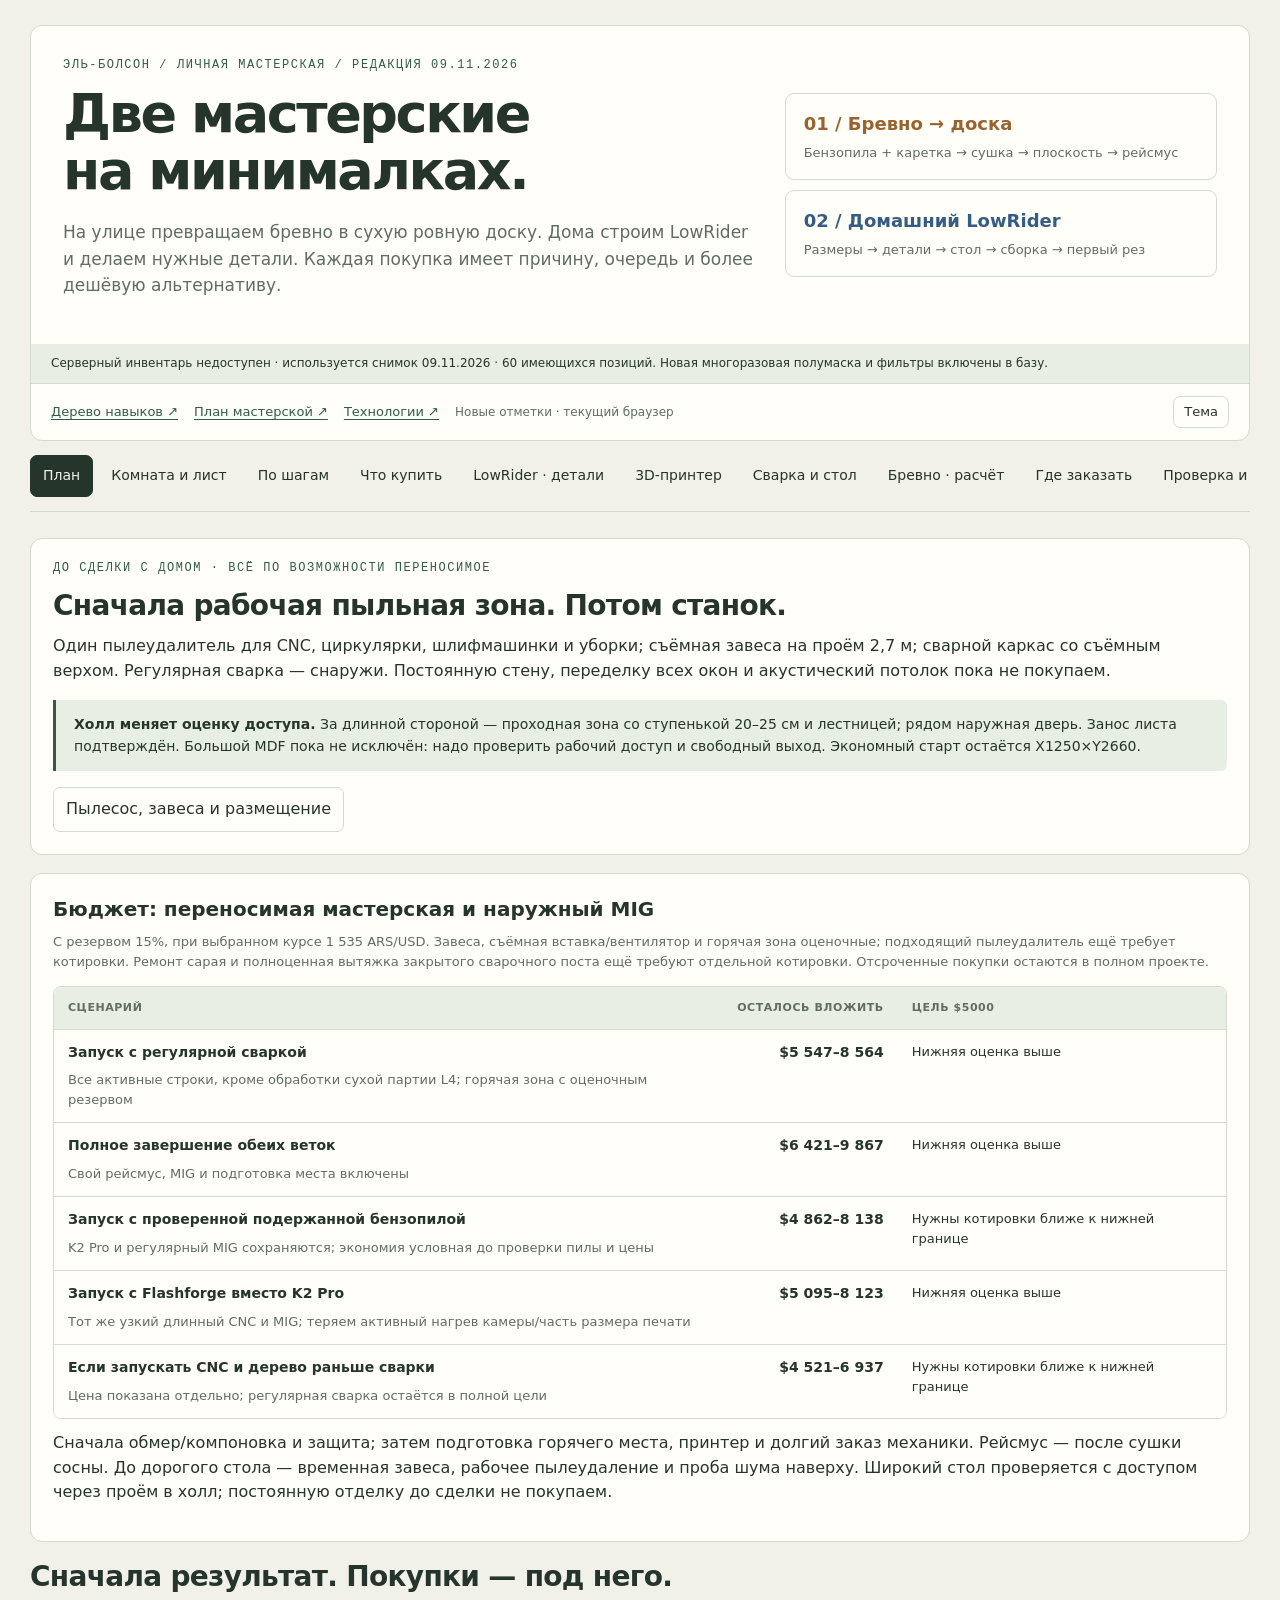
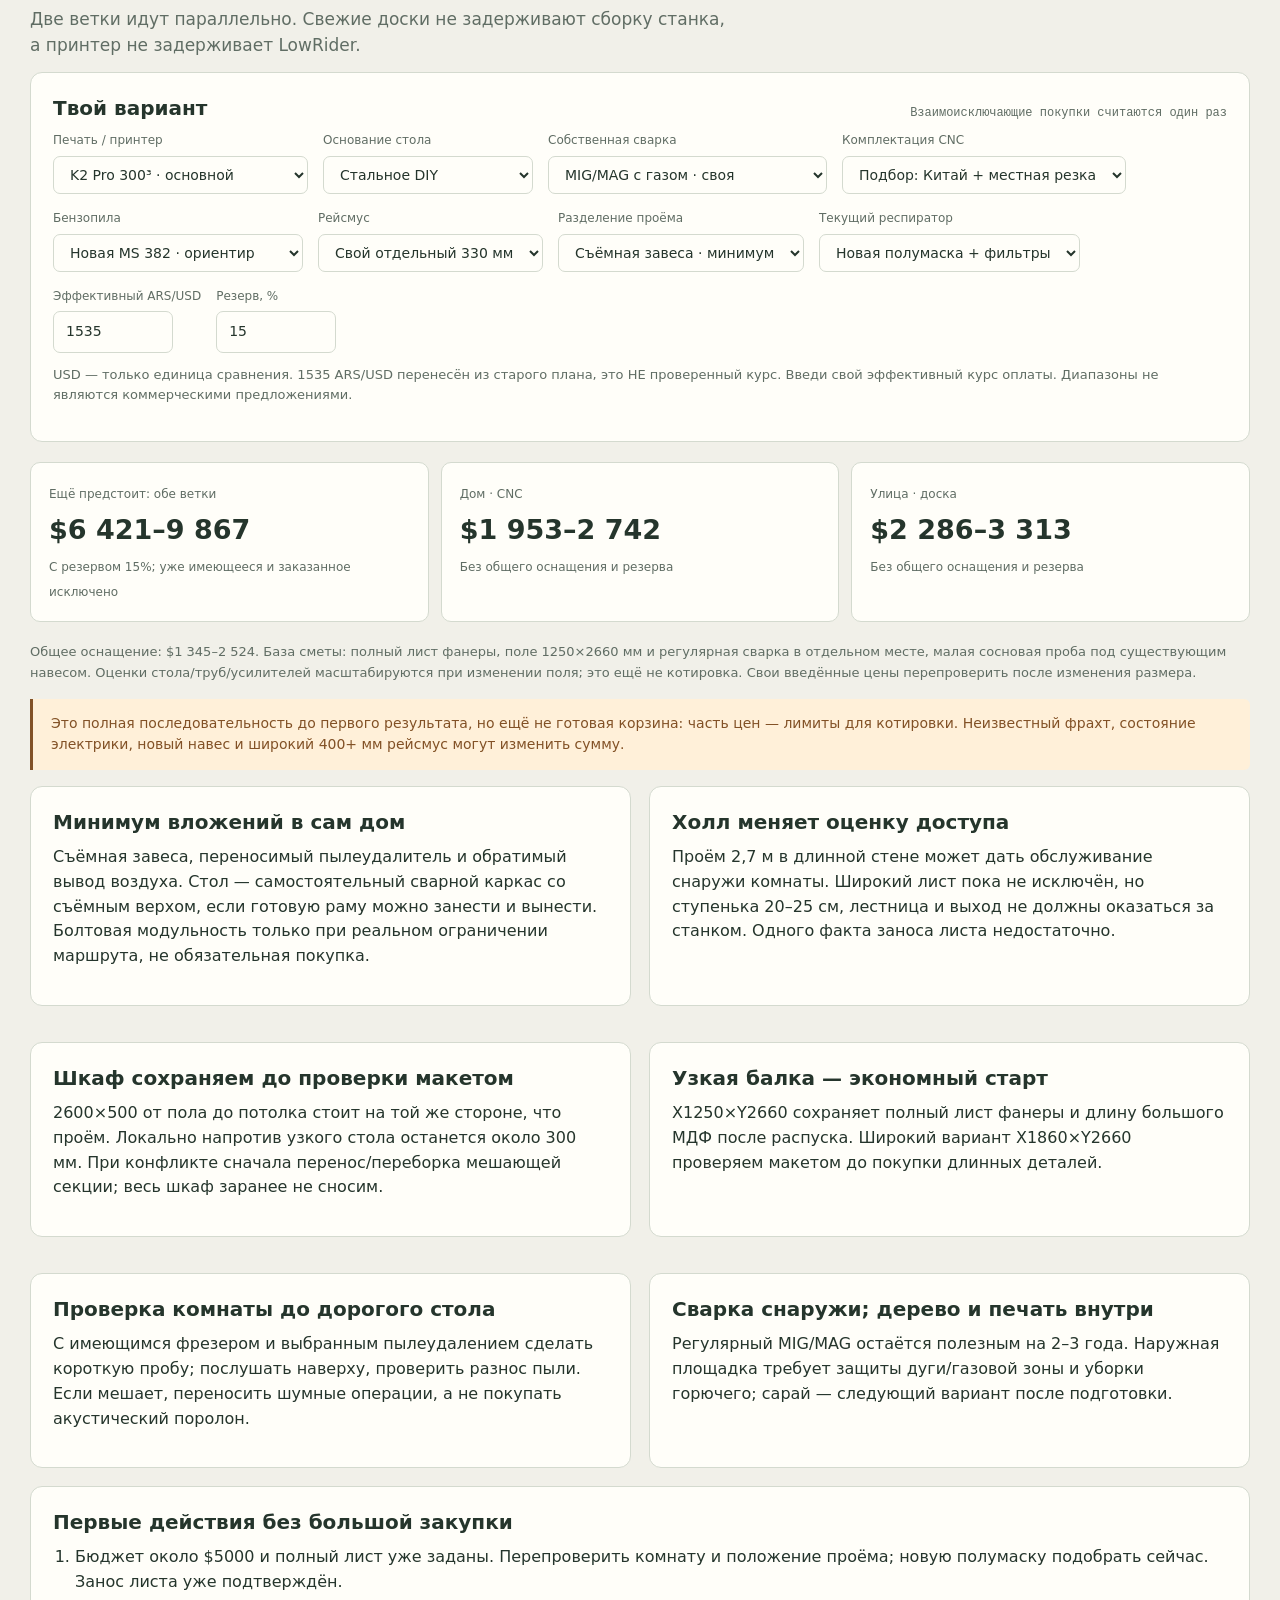
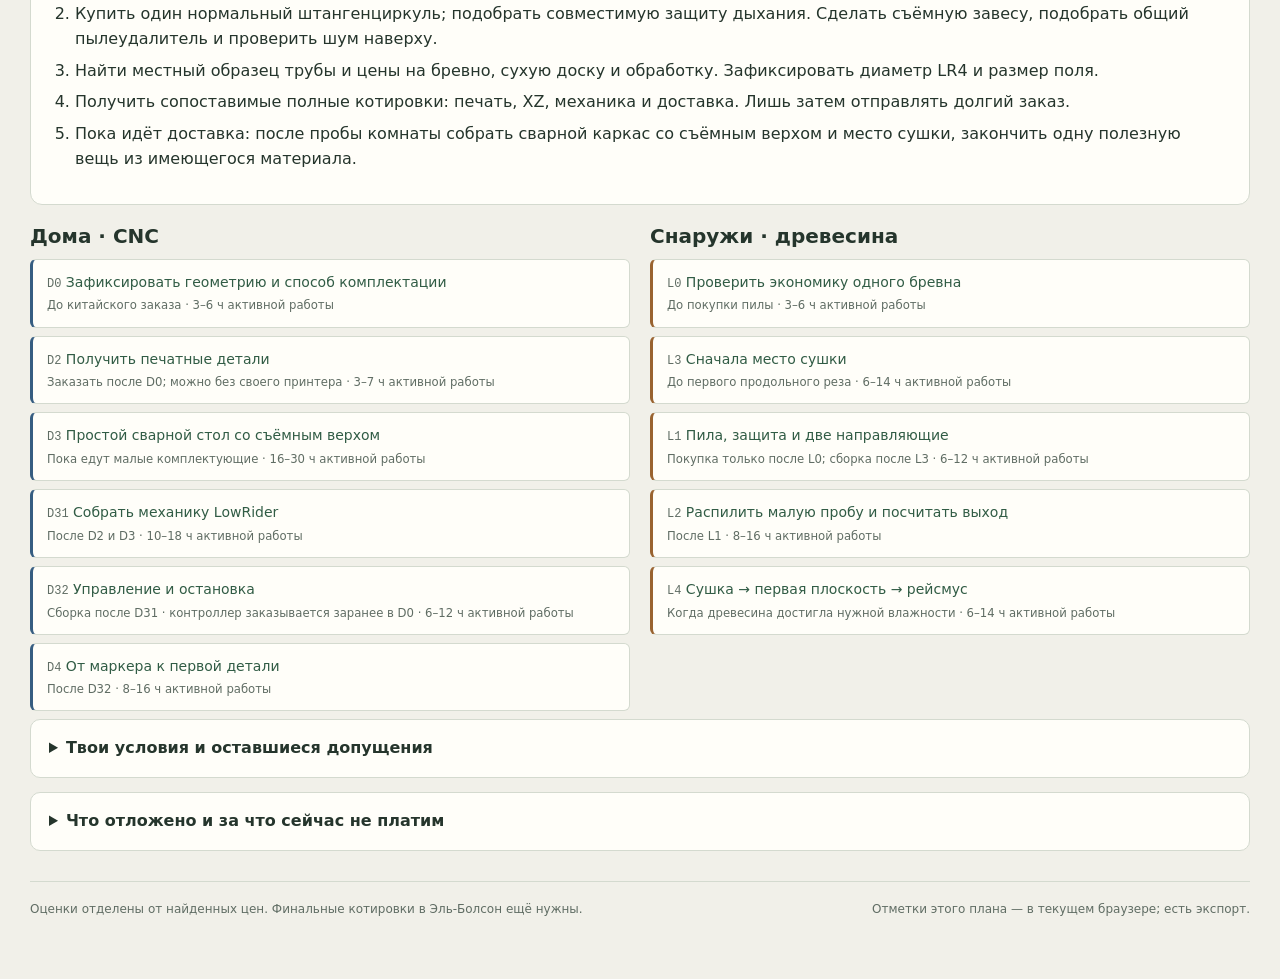
==== commit 91c7aec9: "Schedule early China procurement and evaluate compact Cyprus route" ====
--- a/roadmap.html
+++ b/roadmap.html
@@ -17,7 +17,7 @@
 <header><div class="hero"><div><p class="eyebrow">Эль-Болсон / личная мастерская / редакция 09.11.2026</p><h1>Две мастерские<br>на минималках.</h1><p class="lead">На улице превращаем бревно в сухую ровную доску. Дома строим LowRider и делаем нужные детали. Каждая покупка имеет причину, очередь и более дешёвую альтернативу.</p></div><div class="diagram" aria-label="Две параллельные ветки"><div class="branch"><b>01 / Бревно → доска</b><span>Бензопила + каретка → сушка → плоскость → рейсмус</span></div><div class="branch cnc"><b>02 / Домашний LowRider</b><span>Размеры → детали → стол → сборка → первый рез</span></div></div></div><p class="statusline" id="inventory-status" role="status">Сверяем инвентарь с сервером…</p><div class="links"><a href="/">Дерево навыков ↗</a><a href="/workshop/">План мастерской ↗</a><a href="/tech/">Технологии ↗</a><span class="oldcount" id="save-note"></span><button data-action="theme" aria-label="Изменить тему">Тема</button></div></header>
 <nav id="nav" role="tablist" aria-label="Разделы плана"></nav><main id="main"></main>
 <footer><span>Оценки отделены от найденных цен. Финальные котировки в Эль-Болсон ещё нужны.</span><span>Отметки этого плана — в текущем браузере; есть экспорт.</span></footer>
-</div><script id="rm-data" type="application/json">{"schema":2,"meta":{"title":"Две мастерские на минималках","date":"09.11.2026","fx":1535,"reserve":15,"region":"Эль-Болсон · Río Negro","inventoryAt":304,"budgetNote":"USD — только единица сравнения. 1535 ARS/USD перенесён из старого плана, это НЕ проверенный курс. Введи свой эффективный курс оплаты. Диапазоны не являются коммерческими предложениями.","ownerRevision":5,"targetBudget":5000,"horizon":"2–3 года","baseField":[1250,2660],"ownerNote":"Дом пока не куплен: минимум вложений в здание, всё по возможности переносимое. Комната предположительно 5,60×2,50 м; в длинной стене проём 2,7 м в холл с лестницей и ступенькой 20–25 см. Рядом наружная дверь; занос листа владелец подтверждает. Регулярная сварка снаружи.","room":{"length":5600,"width":2500,"unitsPending":true,"opening":2700,"openingWall":"long","openingOffsetKnown":false,"step":[200,250],"adjacent":"Проходной холл с лестницей; рядом наружная дверь","sheetEntryConfirmed":true,"floorFinish":"Плитка","walls":"Каменные","windows":"Деревянные, одинарное стекло, сейчас не открываются","above":"Жилая комната","portableOnly":true,"cabinet":{"length":2600,"depth":500,"height":"От пола до потолка","wall":"Та же длинная сторона, что проём","offsetKnown":false,"ownerPreference":"Сохранить, если возможно; частичная/полная переделка допустима, без лишней работы"}}},"stages":[{"id":"B0","lane":"base","title":"Сверка и два измерительных инструмента","when":"Сейчас · до заказов","hours":[2,4],"deps":[],"goal":"Перестать покупать повторно; получить размеры, от которых зависит весь заказ.","steps":["Открыть инвентарь: проверить комплект фрез FRL1400-9 и реальные цанги, длины струбцин, ключи в комплектах. Имеющееся оставить, новые наборы не заказывать.","Купить один штангенциркуль 150 мм со стальными губками. Нужны повторяемость, ноль и нормальный винт фиксации, а не обещанная точность 0,01 мм. Проверить закрытие и известный размер. Дорогой Mitutoyo здесь не обязателен.","Перепроверить чистые размеры комнаты (рабочая гипотеза 5,60×2,50 м), высоту и отступ проёма 2,7 м от торцов. Владелец подтвердил занос листа через дверь; теперь макетом проверить расстановку, ступеньку и доступ вокруг CNC. Отметить шкаф 2600×500 на той же стороне; пока не демонтировать.","Сейчас подтверждены только одноразовые маски. Подобрать новую многоразовую полумаску: 3M 7502/6502QL подходящего размера либо равноценная система со сменными P100/P3. Примерить и проверить герметичность; фильтры купить парой.","Получить 3 числа по древесине: цена сухой доски, цена одного законного бревна с фрахтом, цена стороннего распила/строгания. Не покупать сразу 2–3 м³."],"done":["Есть перечень «оставить / проверить / докупить»","Известны помещение, поле ЧПУ и сечение бревна"],"buys":["caliper","mask-body","mask-filters"]},{"id":"B1","lane":"base","title":"Съёмная пылезавеса и план вывода воздуха","when":"Сейчас · минимум вложений в чужой дом","hours":[3,8],"deps":["B0"],"goal":"Отделить пыльную зону, сохранить широкий доступ и выбрать переносимое решение до большой закупки.","steps":["Завеса только для уменьшения разноса пыли: съёмная рейка/трос с надёжным креплением в существующие опоры, две широкие моющиеся полотнища. Измерить высоту проёма и добавить запас на нахлёсты/крепление; не покупать рулон по выдуманной высоте.","Сделать нахлёст полотен в центре и перекрытие боков. Нижний край — близко к полу мастерской, без свободного хвоста на ступеньке; по бокам съёмные прижимы/липучка там, где держатся без повреждений. Проход должен быстро открываться на всю ширину. Крепление не должно отрываться при движении полотна или листа.","Начать с недорогой прочной плёнки/ПВХ, по возможности из имеющегося. Обычная душевая занавеска допустима как пробный экран; щели, движение людей и складки ухудшают задержание пыли. Это не герметичная перегородка, не шумоизоляция и не сварочная штора.","Нанести на обмер проём 2700 мм, его отступ от торцов, ступеньку 200–250 мм, лестницу и ближайшую наружную дверь. Занос листа уже подтверждён; проверить рабочий доступ и свободный выход.","Недорогой переносимый вариант проверить со стекольщиком: бережно снять одно стекло, сохранить его и поставить съёмную уплотнённую вставку с патрубком, наружной защитой от осадков и обратным клапаном. Это возможность после осмотра рамы и согласования с владельцем дома, не готовое разрешение или обещание цены. Сейчас окна не открываются.","Определить схему улавливания CNC и размещение переносимого пылесоса. До ABS/ASA нужен рабочий наружный вывод; если пока нельзя, отложить эти материалы/воспользоваться заказной печатью. Постоянную стену и замену окон не заказывать."],"done":["Проём временно закрывается и быстро открывается полностью","Маршрут к лестнице/наружной двери свободен","Есть проверяемый вариант съёмного наружного вывода или явное ограничение на пыльные/эмиссионные работы"],"buys":["room-curtain","room-panels","air-outlet","room-exhaust"]},{"id":"B2","lane":"base","title":"Пыль, питание и рабочее место","when":"До фрезерования внутри","hours":[4,10],"deps":["B1"],"goal":"Один рабочий стол и безопасная инфраструктура под конкретные нагрузки.","steps":["Имеющиеся козлы со столешницей использовать для сборки и ручных работ. Не строить отдельный фрезерный стол без задачи.","Имеющийся Kärcher Puzzi — моющий экстрактор, его не переделываем в древесный пылесос. Новый аппарат сначала покупать с подходящим мешком и фильтром; циклон необязателен для старта.","Пылеудалитель выбирать по документированной пригодности для мелкой древесной пыли: предпочтителен сертифицированный класс M всей системы, расход при работе с шлангом, нормальные мешки и доступные фильтры. Надпись «HEPA-фильтр» на дешёвом бытовом корпусе сама по себе не доказывает такой класс. Модель в смете пока не подтверждена.","Один аппарат используем по очереди для CNC, циркулярки, шлифмашинки и уборки. Проверить патрубки имеющихся инструментов; нужны регулировка тяги и 1–2 подходящих переходника. Автопуск — по разумной доплате и паспортной нагрузке, не основание покупать второй пылесос.","Электрик проверяет линию, защиту и заземление по реальным совместным нагрузкам: фрезер+вытяжка, нагрев принтера и выбранная сварка. K2 Pro имеет паспортную мощность до 1300 Вт, у кандидата MIG указан вход до 44 А. Не назначать автоматически 32 А или обещать полную сварочную мощность по наличию розетки 220 В.","Проверить имеющиеся аптечку/огнетушитель и свет. Недостающее докупить, не заказывать новые очки, наушники и органайзеры по умолчанию.","Сначала пылесос с мешком/фильтром и короткий шланг к щётке; циклон добавлять по реальному расходу мешков. Схема и уборка подробно во вкладке «Комната и лист».","Пылесос возвращает отфильтрованный воздух в комнату и сам по себе не создаёт поток из холла внутрь. Завеса — дополнительный экран, основное улавливание идёт у фрезы.","До изготовления стола проверить звук существующим фрезером и выбранным пылесосом: сначала порознь, затем вместе. Пустой ход показывает лишь часть шума; короткий реальный проход на надёжно закреплённом обрезке делать только после подготовки пылеудаления/места. Один человек слушает в комнате сверху и в холле.","Проверить стыки щётки/шланга/мешка и завесу при реальной работе, осмотреть чистые поверхности в холле после пробы. Отсутствие видимой пыли не доказывает отсутствия мелких частиц. Полумаска защищает оператора, а не людей наверху; при утечке остановить работу и исправить улавливание/изоляцию.","Сварка/шлифовка металла — снаружи в отдельном месте. Перед покупкой собственного принтера подготовить его чистое место и вывод воздуха; фиксированное окно сейчас притока не даёт."],"done":["Работает захват пыли у инструмента, нет обнаруженных утечек в холл","Питание и остановка проверены","Проба шума наверху выполнена; режим работ приемлем либо шумные операции перенесены"],"buys":["dust","electrical","firstaid"]},{"id":"W1","lane":"base","title":"Полезная вещь из имеющегося материала","when":"Параллельно ожиданию импорта","hours":[6,14],"deps":["B0","B2"],"goal":"Закончить стол/лавку/полку и сделать одну нужную вещь, не закупая новую мастерскую.","steps":["Использовать имеющуюся циркулярку, направляющую и угольники. Проверить, что струбцины и мотор свободно проходят по всей длине реза.","Для соединений сначала использовать уже имеющийся шкантовый кондуктор. Pocket jig покупать только под повторяемую задачу, которую он реально ускоряет.","Сделать образец имеющейся лазури/клея на обрезке. Для изделия внутри помещения проверить назначение и инструкцию покрытия; новые масла и лаки не покупать набором.","Снять размеры, время и расход. Если нужен заработок — сначала одна фотографируемая проба и разговор с покупателем, затем партия под подтверждённый спрос."],"done":["Одна законченная полезная вещь","Учтён расход, а не закуплены 15–25 изделий впрок"],"buys":["consumables"]},{"id":"B3","lane":"base","title":"Выделить горячее место для регулярной сварки","when":"До использования MIG, отдельно от древесной пыли","hours":[4,12],"deps":["B2"],"goal":"Подтвердить место, где искры и сварочный дым не попадают в деревообработку и жилую часть.","steps":["Не планировать одновременную сварку и фрезерование в узкой комнате с MDF, опилками и пылесборником. Обычный экран или накрытый станок сами по себе это не решают.","Основной текущий вариант — отдельная наружная площадка, как согласовал владелец. Сарай только после обследования/подготовки. Вложения делать переносимыми: опора/экраны/крепление баллона; капитальный пост до сделки не строить.","У наружного MIG предусмотреть защиту газовой зоны от ветра без накопления дыма. Проверять действующие местные ограничения на горячие работы; сушильный штабель и топливо бензопилы не являются соседним местом сварки.","Для закрытого места определить подходящее удаление дыма у источника и приток; пылеудалитель CNC/циклон не использовать как сварочную вытяжку. Конкретное решение выбрать по реальному месту и руководствам.","Устроить негорючую рабочую опору и экраны, безопасно закрепить баллон, обеспечить проход и аварийное отключение. Новую отдельную дорогую сварочную мебель не покупать, если подходит простая проверенная опора.","До выполнения этих условий аппарат можно выбрать и включить в смету, но первая дуга и сборка сварного стола остаются после подготовки места."],"done":["Горячее место выбрано и проверено","Есть путь удаления дыма, защита от искр и свободный выход"],"buys":["weld-zone"]},{"id":"M1","lane":"base","title":"Сварка стали: инструмент на рост мастерской","when":"Основная ветка: регулярная сварка, после подготовки места","hours":[12,24],"deps":["B0","B3"],"goal":"Научиться повторяемо соединять профиль без оплаты алюминиевой универсальности заранее.","steps":["Регулярная сварка подтверждена владельцем: собственный MIG/MAG с газом включён в базовую закупку. Сначала подготовить отдельную горячую зону B3; она не должна занять узкий проход около деревянного CNC.","Требования на 2–3 года: ровная подача, евроразъём горелки, катушка 5 кг, доступные ролики/наконечники/лайнер, MMA для ремонтных задач, документированный ПВ при рабочем токе и локальный сервис. 200 А на лицевой панели не означает 200 А непрерывно.","Начальный кандидат EVOMIG-220: найден ARS 682 003 до фрахта. Это ориентир класса и комплектации, а не доказанная лучшая марка по ресурсу. STARMIG-180I и EVOMIG-205 на сайте производителя сняты с производства: не выбирать их как основную новую закупку без подтверждения деталей.","Сначала выяснить местный обмен/заправку смеси для стали, затем выбрать баллон/залог и редуктор. Магистраль газа не делать из случайных шлангов; закрепить баллон. Газовое оборудование и курьерский фрахт считать отдельно.","Обучение на обрезках той же трубы: зазор, ток/напряжение, подача, полярность и расход газа по руководству/проволоке. Для стола важны провар и геометрия, а не красивый валик. Проверить образцы с инструктором.","Прихватить раму на ровной базе, промерить диагонали, варить короткими симметричными участками с повторным контролем. Съёмный ровный верх и боковые дорожки регулировать независимо от сваренной рамы.","Алюминий пока заказывать на стороне. При регулярных тонких/сложных алюминиевых деталях добавлять отдельный AC/DC TIG с педалью/аргоном; для серийного MIG по алюминию сначала проверить поддержку подачи, горелки, проволоки и газа. Обычный DC Lift-TIG не обещает AC TIG по алюминию."],"done":["Есть несколько проверенных образцов соединения нужного профиля","Линия и защита проверены; стоимость газа и расхода известна"],"buys":["weld-machine","weld-gas","weld-ppe","metal-grinder"]},{"id":"D0","lane":"cnc","title":"Зафиксировать геометрию и способ комплектации","when":"До китайского заказа","hours":[3,6],"deps":["B0"],"goal":"Один согласованный LowRider 4; детали разных версий не смешиваются.","steps":["Основной лист — фанера 1220×2440. Экономный кандидат X1250×Y2660 оставляем; X1860×Y2660 под целый МДФ 1830×2600 проверяем отдельно: открытая длинная сторона может дать доступ через холл. Выбор ширины только после макета, не по четырём условным стенам.","Макет 1600×3050, затем 2200×3050 сделать малярной лентой. Положение проёма относительно торцов ещё не измерено: проверить реальный путь оператора, доступ к дальнему краю, шланг и весь движущийся LowRider. Возможность занести лист уже подтверждена владельцем; вопрос теперь в работе вокруг него.","До выбора угла проверить прижимы и сервисный доступ к дальней стороне. Шкаф сначала сохраняем; при конфликте рассмотреть частичную переборку крайней секции. Условные 100 мм до стены — не разрешение поставить LowRider вплотную и не требование трёх проходов.","В Эль-Болсоне/Барилоче найти образец стальной трубы OD 30 или 32 мм, стенка от 1,3 мм. Промерить в нескольких сечениях. Не путать внешний диаметр с условным размером трубы «1 дюйм».","Сначала диаметр трубы, затем соответствующие Brace/Y_Clip и печать. Овальная, кривая, ржавая или бугристая труба — повод сменить материал, не компенсировать печатью.","Сравнить две полные корзины: самостоятельный подбор и V1 kit+один контроллер. В комплекте V1 уже есть БП, метиз, XZ-пластины, моторы, ремни, ролики, рельсы и винты Z. На широком варианте проверить, хватит ли комплектных 8 м ремня.","FRL1400-9 весит 5,76 кг с погружной базой. Оставить его для ручных работ; под CNC заложить лёгкий триммер 65 мм, 220 В с регулировкой оборотов и подходящей цангой.","FreeCAD/CAM или другой инструмент с подходящей лицензией; до покупок пройти модель, траекторию, симуляцию и сухой прогон G-code."],"done":["Диаметр труб и размер поля зафиксированы","Одна корзина без повторных контроллеров/драйверов"],"buys":[]},{"id":"D2","lane":"cnc","title":"Получить печатные детали","when":"Заказать после D0; можно без своего принтера","hours":[3,7],"deps":["D0"],"goal":"Полный комплект проверенной геометрии, с минимальным расходом денег.","steps":["Свой принтер нужен владельцу для дальнейших задач. Первый кандидат K2 Pro без CFS 300³ с нагреваемой камерой; P1S — альтернатива при лучшей поставке/поддержке, Flashforge — путь экономии. Заказная печать остаётся временным вариантом на случай задержки.","Перед оплатой K2 Pro подтвердить цену ARS 1 485 000, гарантию, наличие hotend/сопла/нагревателя, срок доставки в Эль-Болсон и точное число/материал катушек в наборе. Не покупать повторный PLA до этой сверки.","Перед собственной печатью выполнить B2: чистое место, вентиляция наружу и проверка соседства с жилой частью. Для LR4 нужен PLA; ABS/ASA пока не покупать. При невозможности вывода — временная заказная печать вместо переделки дома.","Для LR4 основной материал — обычный жёсткий PLA по V1, не silk и не гибкие смеси. PETG/ASA/ABS не подменять автоматически: прочность на удар и жёсткость — разные вещи.","Загрузить актуальный комплект одной версии, штатную ориентацию и настройки с официальной страницы. Для всего набора около 2,7 кг; при своей печати приобрести 3 кг PLA, добавить запас лишь по фактическому расходу.","Измерить высокую контрольную деталь угольником, проверить перекос принтера и первые сопряжения. Общее машинное время оценить в слайсере; заложить ориентировочно 60–100 часов, не путать с ручным трудом."],"done":["Пробные сопряжения и углы приняты","В наличии все детали нужного диаметра и версии"],"buys":["print-service","printer-ff","printer-p1","filament","printer-vent","printer-k2"]},{"id":"D3","lane":"cnc","title":"Простой сварной стол со съёмным верхом","when":"Пока едут малые комплектующие","hours":[16,30],"deps":["D0","B2"],"goal":"Устойчивое основание своими руками и две точные детали у подрядчика.","steps":["При X1250×Y2660 минимум V1 около 1542×2973 при XZ 6,35 мм; предварительная столешница 1600×3050. Это ещё не окончательная расстановка: боковые остатки 900 мм считаются внутри комнаты, проём/холл требуют отдельной проверки. До изготовления выполнить пробу шума B2.","Если широкий макет перекрывает холл/выход или дальний узел нельзя обслужить без залезания на станок, оставить узкое поле. Если доступ через проём решает это практически, отдельно пересчитать ширину стола/балки, раскосы и ремень; широкий вариант больше не исключаем только по ширине комнаты.","Базовый стальной стол — простой сварной каркас со связями и съёмными верхними плитами. При собственной регулярной сварке не навязываем разъёмные узлы ради предполагаемого переезда. До сварки проверить маршрут именно рамы, включая поворот, проёмы и ступеньку: занос листа не доказывает возможность вынести раму. Если целая рама не проходит, сделать разъём только там, где он решает эту проблему; вариант сварных торцевых опор с болтовыми продольными связями остаётся альтернативой. Предварительный профиль 50×50×2, шесть ножек и диагональные связи; окончательные сечения/узлы до резки проверить. Сварка выполняется снаружи в подготовленном месте.","Рабочий пример оптимизации трёх баров 50×50×2 длиной 6 м: рама 1600×2980, столешница 1600×3050 с небольшим выносом по торцам; A — 2980+2980; B — 1500×3+730×2; C — 1500×2+730×4. При пропиле 3 мм все три набора короче 6 м. Это не окончательный чертёж: стыки, высота ножек, допуски и опоры торцевого выноса требуют проверки перед резкой. Выбранные соединения могут изменить этот раскрой; пример относится только к узкому столу и не является заказом металла.","Ровные регулируемые опоры, диагональные связи и геометрия важнее лишних килограммов. Сначала выровнять детали, выставить диагонали и прихватить, затем проверить и варить с продуманной последовательностью/контролем нагрева; после остывания повторить проверку. Не объявлять сваренную раму автоматически ровной. Точные боковые поверхности/верх выставлять на регулируемых креплениях после сварки. Раскосы идут отдельной полосой/профилем и не входят в три основных бара. Свободные колёса под работающим CNC не использовать. Если всё же выбран болтовой стык, отдельно проверить пластины, жёсткость и защиту тонкостенной трубы от смятия.","Сплошной металлический лист сверху не нужен: ровная плита на опорах и сменный МДФ. Покрытие всей площади и отходы раскроя считать по реальным форматам плит; не считать, что один лист 1220×2440 накроет стол 1600×2900.","Деревянная альтернатива: сухой каркас с раскосами/жёсткой коробкой, регулируемый верх. Дешевле, остаётся полезной, не требует сварки; из сырой купленной сосны точный стол не строить.","При самостоятельном подборе механики заказать 2 XZ по актуальному DXF LR4, штатно около 6,35 мм металл. При листе 6 мм внести фактическую толщину в калькулятор и проверить 16 винтов M3. В V1 kit эти пластины уже есть.","Постоянные strut-пластины сделать из подходящей 6-мм плиты на временно собранном LowRider. Алюминиевый стол/дорогие алюминиевые усилители не являются требованием этого проекта."],"done":["Каркас не качается, верх выставлен; подтверждены доступ, загрузка и маршрут выноса","XZ приняты по DXF; усилители соответствуют длине балки"],"buys":["cnc-table","tubes","xz","struts","cnc-table-steel"]},{"id":"D31","lane":"cnc","title":"Собрать механику LowRider","when":"После D2 и D3","hours":[10,18],"deps":["D2","D3"],"goal":"Балка, Y-колёса и Z двигаются без закусывания.","steps":["Разложить BOM во вкладке LowRider, пересчитать каждую группу до сборки. Столовые винты и крепление заготовки идут отдельно от набора механики.","Собирать по последовательности V1: core → YZ → балка → общий узел. Не перетягивать подшипники через пластик.","Поставить две трубы X, одну направляющую Y; не добавлять вторую Y-рельсу «для надёжности». Четыре MGN12H относятся к оси Z.","Установить ремни GT2 именно 10 мм с нужным кордом, не стальным; проверить соответствие 16-зубых шкивов и гладких роликов. Длину брать из калькулятора с запасом на обрезку.","Прокрутить винты T8 вручную, проверить соосность муфт и отсутствие тугих участков по всему ходу. Сделать фото и ведомость недостающего."],"done":["Полный ход без заеданий","Сборка проверена до подачи питания"],"buys":["motion-china","motion-kit"]},{"id":"D32","lane":"cnc","title":"Управление и остановка","when":"После проверки механики","hours":[6,12],"deps":["D31","B2"],"goal":"Пять двигателей управляются независимо, концевики отрабатывают.","steps":["Jackpot3 имеет шесть встроенных драйверов. Для LR4 нужно минимум пять независимых каналов: X, Y1, Y2, Z1, Z2. Arduino+обычная трёхосевая CNC Shield это не равноценная замена.","Контроллер купить один раз: V1 или Elecrow. На БП сверить вход 220 В и выход с платой; сетевую сторону и аварийное отключение выполняет/проверяет компетентный электрик.","Подключать и менять моторы только при снятом питании. Настроить ток под конкретные двигатели, проверить распиновку катушек мультиметром, не доверять цветам проводов.","Использовать актуальную конфигурацию LR4 FluidNC под свою плату. Проверить вручную каждый из 5 концевиков и направление каждого мотора до homing.","Заметная кнопка должна останавливать движение и отключать фрезер; программная пауза не заменяет аварийную остановку. Пылеудаление организовать по схеме электрика.","Уложить кабели, закрепить разъёмы и шланг, проверить полный ход без натяжения. Включить один узел, затем остальные; посторонние платы Arduino/ESP оставить для других задач."],"done":["Пять концевиков и homing проверены","Аварийная кнопка действительно останавливает станок и фрезер"],"buys":["controller","stop-wiring"]},{"id":"D4","lane":"cnc","title":"От маркера к первой детали","when":"После D32","hours":[8,16],"deps":["D32"],"goal":"Проверенный станок для дерева и листовых материалов.","steps":["Первый запуск — маркером по бумаге без установленной фрезы. Проверить масштаб, прямоугольник и повторяемость возвращения.","Сделать squaring/выравнивание Z по V1. Проверять диагонали тестового контура и размеры по обеим осям; не лечить перекос коэффициентами шагов.","Вырезать постоянные strut-пластины, установить, затем проверить геометрию заново. Выровнять жертвенную плиту отдельной операцией после этого.","Начать с одной фрезы 3,175 мм для подходящей цанги или 6 мм, закрепить фанеру/сухую сосну. Единицы дюймы и миллиметры не смешивать: 1/4 дюйма не равно 6 мм.","Глубину/подачу подобрать пробами под материал и фрезу; универсальные максимальные режимы не задавать. Использовать перемычки/надёжные прижимы, проверять траекторию на столкновения.","Изготовить три одинаковых квадрата/паза, измерить разброс и посадку. Критерий проекта: повторяемость в пределах 0,3 мм на небольшой тестовой детали после компенсации диаметра фрезы; это цель проверки, не гарантия производителя."],"done":["Одна полезная деталь повторена трижды","Известны режимы, отклонения, шум и расход"],"buys":["cnc-router","cnc-cutters","hold-down"]},{"id":"L0","lane":"mill","title":"Проверить экономику одного бревна","when":"До покупки пилы","hours":[3,6],"deps":["B0"],"goal":"Понять, зачем собственный распил выгоден именно здесь.","steps":["Выбрать первое изделие и итоговые доски: например 25×150 мм, а не «хочу склад древесины». Учесть потери на пропил, кору, сердцевину, сушку и строгание.","Узнать в SFA документы для этой породы и происхождения. Свой участок или упавшее дерево сами по себе не означают разрешения на распил и перевозку. Цель — недорогая покупная сосна небольшого диаметра, а не случайно найденные толстые местные породы.","Сравнить готовую сухую доску, услуги распила/строгания и свою цепную пилораму по калькулятору. Бесплатное бревно не даёт бесплатную доску: остаются перевозка, топливо, цепи, часы и брак.","Первая проба 1–2 бревна по 2 м, не 2–3 м³. Не рассчитывать поднимать целое бревно вручную; нужны устойчивое основание, исключение качения и подходящая помощь/механизация.","Если закупка пилы не окупается, ветку сохраняем как самостоятельное изготовление, но прямо признаём стоимость хобби. ЧПУ продолжает работать на покупном сухом материале."],"done":["Есть 3 местные цены и разрешённый источник","Объём первой партии ограничен"],"buys":["logs-freight"]},{"id":"L3","lane":"mill","title":"Сначала место сушки","when":"До первого продольного реза","hours":[6,14],"deps":["L0"],"goal":"Доски сразу попадают в правильный штабель.","steps":["Найти ровное проветриваемое место под существующим навесом: это дешевле отдельной постройки. Земля не должна мочить основание.","Сделать опоры и поперечины из уже имеющихся обрезков; ориентир поднятия 200–300 мм, окончательно по сырости/снегу участка. Проверить несущую способность и устойчивость.","Для 20 досок длиной 2 м по 5 рядов прокладок нужно около 100 одинаковых сухих прокладок 20–25 мм; пилить из сухих обрезков циркуляркой с упором. Все ряды строго один над другим.","Крыша с выносом защищает сверху, бокам оставить продув. Брезент, плотно обёрнутый вокруг штабеля, задерживает влагу. Небольшой навес требует надёжного крепления под местный ветер/снег; не строить новый большой сарай ради пробы.","Герметизировать свежие торцы подходящим составом сразу после распила, подписать породу, дату, толщину и место в штабеле. Сделать безопасный прижим сверху."],"done":["Есть сухие прокладки, крыша и основание","Пиломатериал не лежит на земле и не завёрнут герметично"],"buys":["dry-rack","moisture"]},{"id":"L1","lane":"mill","title":"Пила, защита и две направляющие","when":"Покупка только после L0; сборка после L3","hours":[6,12],"deps":["L0","L3"],"goal":"Пилить вдоль с контролем толщины, не свободной рукой.","steps":["Покупная сосна небольшого диаметра допускает более лёгкую пилу при узком резе, но для регулярного продольного пиления на горизонте 2–3 лет базовый ориентир остаётся обслуживаемый класс около 70 см³. MS 382 72,2 см³ — кандидат с запасом; не покупать длинную шину без необходимости.","Предпочтительный новый ориентир с сервисом — STIHL MS 382 (72,2 см³). Более дешёвый путь — проверенная подержанная брендовая пила с осмотром мастерской, сметой ремонта и рабочим тормозом, а не безымянные «72cc» без доступных деталей.","Не покупать запасную шину на старте. Купить одну правильную ripping-цепь плюс обычную комплектную оставить для своей работы; вторую ripping-цепь — по частоте распила. Сверить шаг, паз, число звеньев и допуск шины/пилы.","Два разных приспособления: ровная опора первого реза над бревном и каретка на шине, которая задаёт толщину следующих досок. Одна лестница/рейка не заменяет каретку.","Первую опору сделать из двух прямых сухих реек/профилей на поперечинах с регулировкой. Длина для 2-м бревна ориентировочно 2,4–2,6 м; фактические концы должны поддерживать каретку при входе и выходе.","Каретка: проще купить недорогую болтовую Alaskan-совместимую оснастку локально. Самодельную из профиля со стальными прижимами и метизом делать только по проверенному чертежу, с контролем зазоров цепи и органов управления; ответственные шино-зажимы не печатать пластиком.","До работы — обучение, противорезные брюки/чапсы и подходящая обувь, защита головы/лица/слуха. Обычные перчатки не считаются противорезными. Имеющиеся очки и наушники использовать, если совместимы с лесной защитой.","Работа двигателя только снаружи: P100 не защищает от CO. Проверять действующие местные ограничения по огню и условия участка."],"done":["Пройден безопасный пробный рез с компетентным помощником","Каретка, крепления и защита проверены до нагрузки"],"buys":["saw-new","saw-used","saw-ppe","saw-chain","mill-frame","first-rail","saw-consumables"]},{"id":"L2","lane":"mill","title":"Распилить малую пробу и посчитать выход","when":"После L1","hours":[8,16],"deps":["L1"],"goal":"Измерить фактическую себестоимость своей доски.","steps":["Проверить отсутствие металла, камней и загрязнений; очистить кору в зоне реза. Зафиксировать бревно от перекатывания.","Получить первую базовую плоскость по отдельной направляющей. Все крепежи опоры должны быть вне хода цепи; пройти путь кареткой до запуска.","Для конечной толщины 25 мм начать с грубого ориентира 32–35 мм; припуск уточнять по кривизне/усушке на пробе, а не гарантировать 25 мм из любой доски. Для 40 мм готовой доски чаще потребуется около 48–55 мм исходной.","Поддерживать выходящую доску, использовать подходящие клинья и не доводить зажим до нагрузки цепи. Не тянуть пилу за импровизированную лебёдку.","Сразу торцы, маркировка и штабель. Записать размеры бревна, количество и объём годных досок, топливо, масло, заточку, часы.","Ориентировочный диапазон выхода 35–55% от объёма бревна — гипотеза для калькулятора, не обещание. Сверить на собственной пробе."],"done":["Пробная партия уложена в день распила","Известны фактические выход и затраты"],"buys":[]},{"id":"L4","lane":"mill","title":"Сушка → первая плоскость → рейсмус","when":"Когда древесина достигла нужной влажности","hours":[6,14],"deps":["L2","B2"],"goal":"Получить сухие доски одинаковой толщины с подходящим по ширине станком.","steps":["Влагомер приобрести до распила, а не к рейсмусу. Замерять разные доски, в разных точках и глубине, с поправками прибора на породу/температуру. Дешёвый прибор сначала сравнить с образцом известной сухой древесины.","Не обещать «4 месяца и готово». Сушка на улице — месяцы и иногда дольше; для интерьера влажность должна приблизиться к условиям комнаты. Ориентир 8–12% обсуждается под реальную эксплуатацию, а не принимается за универсальный норматив.","Если наружный воздух не даёт нужную влажность — выдержка в подходящем помещении или услуга камерной сушки. До этого для мебели/ЧПУ покупаем сухое дерево.","Первую плоскость сделать имеющимся FRL1400-9 на жёстких санках: две параллельные прямые опоры, мост из фанеры 18–21 мм/профиля, крепление доски. Фрезу для выравнивания купить одну под реальную цангу, глубину и обороты по инструкции.","Рейсмус покупать под объём сухой доски: минимум рассматриваем отдельный 330-мм 220-В станок, например Konan KCBC/2000; не подменять его 204-мм фуганком-комби.","Если реально нужны цельные доски шире 330 мм — взять услуги 400–500-мм станка или обработать санками; 330 мм не станет шире от мощности. Собственный тяжёлый 400-мм рассматривать отдельной сметой и под доступное питание.","Для рейсмуса проверить наличие ножей/ремней, инструкцию, гарантию, доставку до адреса и требуемый расход вытяжки. Его стружка может потребовать отдельный высокорасходный сборник; бытовой пылесос не объявлять достаточным.","После базовой плоскости — вторая сторона в размер, затем ширина циркуляркой с направляющей и окончательная длина. Подпоры на входе/выходе из имеющегося материала; ограничение длины/толщины заготовки — по руководству станка."],"done":["Влажность измерена и записана","10 пробных досок получены без прогиба и заметного снайпа"],"buys":["router-sled","flatten-bit","planer","chip-collector","planer-supports"]}],"items":[{"id":"caliper","stage":"B0","name":"Штангенциркуль 150 мм · один","cost":[18,35],"channel":"local","when":"Сейчас","why":"Стальные губки, повторяемость и фиксация; не покупать дешёвый второй позже. Доставка с общим местным заказом.","kind":"estimate","sources":[],"owned":["caliper"],"optional":false},{"id":"mask-body","stage":"B0","name":"Полумаска подходящего размера · 3M 7500/6500 либо равноценная","cost":[60,110],"channel":"local","when":"До пыльной работы","why":"Только если имеющийся респиратор не подходит. Примерить, проверить герметичность и совместимость фильтров. Борода мешает уплотнению. Бюджет включает неопределённость модели; фильтры отдельно.","kind":"estimate","sources":["mask","maskprice"],"owned":[],"optional":false,"choice":["mask","new"]},{"id":"mask-filters","stage":"B0","name":"Пара фильтров P100/P3 для выбранной маски","cost":[25,40],"channel":"local","when":"С маской","why":"2091 у SeguFer: 2 × ARS 19 023,05. Не считать цену одной штуки ценой пары. Не покупать A1P3 ради отложенных смол.","kind":"estimate","sources":["filters","mask"],"owned":[],"optional":false,"choice":["mask","new"]},{"id":"dust","stage":"B2","name":"Один переносимый пылеудалитель: CNC, циркулярка, шлифмашина и уборка","cost":[200,400],"channel":"local","when":"До CNC внутри","why":"Общий аппарат, не отдельный для CNC. Предпочтителен документированный класс M, регулировка тяги для шлифмашинки, доступные мешки/фильтры и подходящий шланг с переходниками. $200–400 — прежний целевой лимит, не подтверждённая цена подходящей модели. Автопуск полезен, но не обязателен; Puzzi остаётся для мойки.","kind":"estimate","sources":["hse-wooddust"],"owned":[],"optional":false},{"id":"electrical","stage":"B2","name":"Проверка линии и нужные исправления электриком","cost":[50,150],"channel":"service","when":"До нагрузки","why":"Заочно не известны щиток, кабель и земля. Это условный резерв, а не обещание выделенной 32-А линии.","kind":"estimate","sources":[],"owned":[],"optional":false},{"id":"firstaid","stage":"B2","name":"Аптечка/огнетушитель/свет · только выявленная недостача","cost":[0,70],"channel":"local","when":"До работы","why":"Сначала проверить имеющееся. В бюджет заложен резерв на реальный недостаток, не обязательная новая покупка.","kind":"estimate","sources":[],"owned":[],"optional":false},{"id":"consumables","stage":"W1","name":"Клей/абразив/покрытие · восполнение на одну вещь","cost":[0,25],"channel":"local","when":"По расходу","why":"Клей, абразивы, кисти и лазурь уже есть. Никаких больших комплектов для первых проб.","kind":"estimate","sources":[],"owned":[],"optional":false},{"id":"print-service","stage":"D2","name":"Печатный комплект LR4 на заказ","cost":[120,250],"channel":"service","when":"После размеров/трубы","why":"Плановый лимит за готовый набор около 2,7 кг по штатным профилям; это НЕ полученная котировка. Сначала пробные посадки. В лимит включить пластик, работу и пересылку.","kind":"estimate","sources":["v1","printing"],"owned":[],"optional":false,"choice":["printer","service"]},{"id":"printer-ff","stage":"D2","name":"Flashforge Adventurer 5M Pro + резерв доставки","cost":[575,625],"channel":"local","when":"Если нужен собственный принтер","why":"Экономный запасной вариант 220³, достаточный для штатных LR4. При новом запросе на разнообразие материалов уступает K2 Pro по объёму и наличию активного нагрева камеры.","kind":"quote","sources":["ffprice","ffspec"],"owned":[],"optional":false,"choice":["printer","ff"],"ars":[866305,866305],"freightUsd":[10,60]},{"id":"printer-p1","stage":"D2","name":"Bambu Lab P1S без AMS + резерв доставки","cost":[880,930],"channel":"local","when":"Если оправдан объём 256³ и экосистема","why":"База ARS 1 332 755 при одном платеже (≈$868 при условном курсе). Это альтернатива FF, а не второй принтер. Наличие подтвердить.","kind":"quote","sources":["p1price","p1spec"],"owned":[],"optional":false,"choice":["printer","p1"],"ars":[1332755,1332755],"freightUsd":[12,62]},{"id":"filament","stage":"D2","name":"PLA 1,75 мм 3 кг + одна пробная катушка PETG при необходимости","cost":[55,90],"channel":"local","when":"При своей печати","why":"Для LR4 нужно около 2,7 кг обычного PLA. В наборе K2 Pro продавец заявляет филамент, но количество/материал надо подтвердить: после подтверждения уменьшить эту строку до недостачи, не покупать ещё 3 кг автоматически.","kind":"estimate","sources":["v1"],"owned":[],"optional":false,"choice":["printer",["ff","p1","k2"]]},{"id":"printer-vent","stage":"D2","name":"Подключение принтера к наружному выводу · отдельная ветка","cost":[25,80],"channel":"diy","when":"До собственной печати; особенно ABS/ASA","why":"Оценка адаптера/канала/подходящего вентилятора под конкретный принтер. Общая съёмная оконная вставка учтена в B1 один раз. Не направлять выброс в холл; не создавать обратный переток от других устройств.","kind":"estimate","sources":["niosh-print"],"owned":[],"optional":false,"choice":["printer",["ff","p1","k2"]]},{"id":"cnc-table","stage":"D3","name":"Полноразмерный деревянный каркас + плита/жертвенный слой","cost":[150,260],"channel":"diy","when":"Пока идёт импорт","why":"База под 1250×2500 мм, существующая сухая древесина плюс покупные плиты. Диагональные раскосы, подпёртые стыки. Сырая сосна для геометрии не подходит. Новый рабочий вариант: поле 1250×2660, верх около 1600×3050; базовая цена масштабируется от прежних 1250×2500. Пристенное размещение требует отдельной проверки полного габарита.","kind":"estimate","sources":[],"owned":[],"optional":false,"choice":["table","wood"],"scale":"table"},{"id":"tubes","stage":"D3","name":"Три стальные трубы: X ×2, Y ×1","cost":[40,80],"channel":"local","when":"До печати проверить образец","why":"Новый вариант X1250×Y2660: X-трубы 2×1416 мм, Y 2915 мм при штатной геометрии. Это сразу сохраняет длину под полосы МДФ 2600 мм; OD 30/32 и ровность проверить местно.","kind":"estimate","sources":["v1","calc"],"owned":[],"optional":false,"scale":"rails"},{"id":"xz","stage":"D3","name":"Пара XZ-пластин · резка по DXF","cost":[35,80],"channel":"service","when":"Вместе с механикой","why":"Локальный металлообработчик или отправка из Аргентины. Включить материал, удаление заусенцев и фрахт. При V1 kit эту строку не покупать.","kind":"estimate","sources":["v1","metaltrim","arguello"],"owned":[],"optional":false,"choice":["motion","china"]},{"id":"struts","stage":"D3","name":"Две постоянные strut-пластины из 6-мм плиты","cost":[15,30],"channel":"diy","when":"Вырезать после пробного запуска","why":"Использовать обрезки МДФ/жёсткой плиты; временные печатные детали уже в комплекте печати. Металл премиален, не обязателен.","kind":"estimate","sources":["v1"],"owned":[],"optional":false,"scale":"struts"},{"id":"motion-china","stage":"D31","name":"Механика LR4: 5 NEMA17, MGN, ремни, подшипники, Z, метиз, БП","cost":[250,390],"channel":"china","when":"Заказывать после D0 за 6–10 недель","why":"Для поля 1250×2660 расчёт ремней 7,829 м. Комплектные 8 м номинально покрывают длины, запас мал: до раскроя сверить текущий калькулятор и фактическую длину; при самостоятельном заказе сравнить 8/10 м. Режим ввоза 5 одинаковых моторов согласовать.","kind":"estimate","sources":["v1","arca"],"owned":[],"optional":false,"choice":["motion","china"]},{"id":"motion-kit","stage":"D31","name":"V1 hardware kit · $338 до ввоза","cost":[430,560],"channel":"import","when":"Сравнить полной доставленной ценой","why":"Кит уже включает XZ, БП, 5 моторов, механические мелочи и метиз. Не покупать их второй раз. $92–222 сверху — условный резерв доставки/налогов, не расчёт курьера.","kind":"quote","sources":["kit"],"owned":[],"optional":false,"choice":["motion","kit"]},{"id":"controller","stage":"D32","name":"Один Jackpot3 с встроенными драйверами","cost":[100,145],"channel":"china","when":"С основным зарубежным заказом","why":"База V1 $75,99; Elecrow — канал для сравнения. Диапазон на руках оценочный. Никаких дополнительных TMC2209/ESP/трёхосевого Shield.","kind":"estimate","sources":["jackpot","elecrow"],"owned":[],"optional":false},{"id":"stop-wiring","stage":"D32","name":"Остановка, корпус, сетевые соединения, кабельные мелочи","cost":[35,75],"channel":"local","when":"До подключения","why":"БП/низковольтный кабель уже в строке механики. Здесь только недостающие крепления/коммутация и аварийное отключение под реальную схему.","kind":"estimate","sources":[],"owned":[],"optional":false},{"id":"cnc-router","stage":"D4","name":"Лёгкий 65-мм триммер 220 В с регулировкой","cost":[100,220],"channel":"local","when":"До резания, можно позже механики","why":"Выбрать конкретный доступный Makita-совместимый корпус под штатное крепление, нужную цангу и запчасти. FRL1400-9 остаётся на санках.","kind":"estimate","sources":["router","v1"],"owned":[],"optional":false},{"id":"cnc-cutters","stage":"D4","name":"2–3 фрезы для CNC под нужную цангу","cost":[15,35],"channel":"china","when":"В одном заказе с механикой","why":"Прямая/спиральная для первого материала + запасная; V-фреза только если нужны надписи. Компрессионную, большую торцевую и индикатор отложить.","kind":"estimate","sources":[],"owned":[],"optional":false},{"id":"hold-down","stage":"D4","name":"Прижимы и крепёж жертвенной плиты","cost":[10,25],"channel":"diy","when":"Перед первой деталью","why":"Сделать низкие прижимы из фанеры, использовать винты и шайбы; проверять, чтобы фреза не встретила металл.","kind":"estimate","sources":[],"owned":[],"optional":false},{"id":"logs-freight","stage":"L0","name":"1–2 пробных бревна + доставка/документы","cost":[30,130],"channel":"local","when":"После местных цен","why":"Гипотеза под базовый объём, реальная цена Эль-Болсона не получена. При своих брёвнах вписать только фактические перевозку и оформление.","kind":"estimate","sources":[],"owned":[],"optional":false},{"id":"dry-rack","stage":"L3","name":"Основание, сухие прокладки, крыша и герметизация торцов","cost":[60,160],"channel":"diy","when":"До распила","why":"При существующем навесе и своей древесине. Новый самостоятельный навес считать отдельной сметой по нагрузкам, не прятать в эту сумму.","kind":"estimate","sources":[],"owned":[],"optional":false},{"id":"moisture","stage":"L3","name":"Игольчатый влагомер + термогигрометр","cost":[25,50],"channel":"china","when":"Заказать заранее; для первой партии можно локально","why":"Сравнить с местным предложением и проверенным образцом. Нужен до штабеля, не через полгода. Дешёвый влагомер не является абсолютным эталоном.","kind":"estimate","sources":[],"owned":[],"optional":false},{"id":"saw-new","stage":"L1","name":"Новая STIHL MS 382 · ориентир, без лишней запасной шины","cost":[1045,1120],"channel":"local","when":"После пробной экономики","why":"Официально ARS 1 604 709,07, сверить комплект шины/цепи, ближайший сервис. Фрахт/расхождения регионального прайса в резерве. Для дальнейшего регулярного продольного распила 72-см³ класс сохраняет запас; это не обязательный минимум для любого малого бревна.","kind":"quote","sources":["stihl"],"owned":[],"optional":false,"choice":["saw","new"],"ars":[1604709.07,1604709.07],"freightUsd":[0,75]},{"id":"saw-used","stage":"L1","name":"Обслуженная подержанная пила 60–75+ см³ + диагностика","cost":[450,750],"channel":"local","when":"Если найден проверяемый экземпляр","why":"Оценка лимита, объявления не подтверждены. Поршневая, компрессия, сальники/подсос, смазка и тормоз проверяются мастерской. Смета ремонта до оплаты; сомнительная пила не считается экономией.","kind":"estimate","sources":["granberg"],"owned":[],"optional":false,"choice":["saw","used"]},{"id":"saw-ppe","stage":"L1","name":"Противорезная защита ног/обувь + совместимая лесная защита","cost":[180,320],"channel":"local","when":"До запуска пилы","why":"Сначала примерка и проверка имеющихся очков/наушников. Не считать обычные рабочие перчатки достаточной противорезной защитой.","kind":"estimate","sources":[],"owned":[],"optional":false},{"id":"saw-chain","stage":"L1","name":"Одна ripping-цепь, правильный напильник/направляющая","cost":[40,80],"channel":"local","when":"Вместе с пилой","why":"Шаг, паз и число ведущих звеньев согласовать с шиной. Комплектную обычную цепь не считать цепью для продольного реза.","kind":"estimate","sources":["granberg"],"owned":[],"optional":false},{"id":"mill-frame","stage":"L1","name":"Каретка на шину · купить болтовую или изготовить по чертежу","cost":[70,150],"channel":"local","when":"После выбора пилы/шины","why":"Короткая сравнительная смета: самодельная профиль+прижимы+резка/сварка подрядчика против готовой. При малой разнице готовая обычно экономит время. Это оценка без выбранного изделия.","kind":"estimate","sources":[],"owned":[],"optional":false},{"id":"first-rail","stage":"L1","name":"Первая направляющая из прямых реек/профиля","cost":[15,50],"channel":"diy","when":"До первого реза","why":"Профиль отрезать у продавца; сборка шуруповёртом/ключами. Весь ход без контакта цепи с крепежом. Лестницу покупать специально не нужно.","kind":"estimate","sources":[],"owned":[],"optional":false},{"id":"saw-consumables","stage":"L1","name":"Масло цепи/2Т, топливо, клинья, канистра, кантование","cost":[60,120],"channel":"local","when":"Первая партия","why":"Только недостача. Готовый кант-крюк/аренда/помощник по массе бревна; не поднимать вручную, не изготавливать непроверенный подъёмник.","kind":"estimate","sources":[],"owned":[],"optional":false},{"id":"router-sled","stage":"L4","name":"Санки FRL1400-9 из фанеры и прямых опор","cost":[20,60],"channel":"diy","when":"На сухой доске","why":"Имеющийся фрезер и струбцины, жёсткий мост, опоры, фиксация заготовки. Сначала небольшой образец, не лист больших габаритов.","kind":"estimate","sources":[],"owned":[],"optional":false},{"id":"flatten-bit","stage":"L4","name":"Одна фреза выравнивания под FRL1400-9","cost":[20,45],"channel":"local","when":"Когда известны цанга и санки","why":"Не путать 6 мм с 1/4 дюйма. Диаметр и обороты по инструкции фрезера и оснастки; не покупать набор на всякий случай.","kind":"estimate","sources":[],"owned":[],"optional":false},{"id":"planer","stage":"L4","name":"Отдельный рейсмус 330 мм, 220 В · Konan KCBC/2000","cost":[540,650],"channel":"local","when":"После сушки/проверки объёма","why":"Ориентир ARS 760–810 тыс. до доставки; бюджет на руках с фрахтом оценочный. Если ширина 400+ обязательна — выбрать услугу, не покупать неподходящий 330.","kind":"quote","sources":["konan","planerprice","lusq"],"owned":[],"optional":false,"choice":["planer","own"],"ars":[760000,810000],"freightUsd":[45,120]},{"id":"chip-collector","stage":"L4","name":"Стружкоотсос и шланг под рейсмус · условный резерв","cost":[150,300],"channel":"local","when":"При выборе рейсмуса","why":"Сначала требования инструкции и проверка имеющегося сухого аппарата; если он обеспечивает нужный расход, эту строку исключить. Циклон не создаёт недостающий поток.","kind":"estimate","sources":[],"owned":[],"optional":false,"choice":["planer","own"]},{"id":"planer-supports","stage":"L4","name":"Входная/выходная подпоры и ножи/обслуживание","cost":[30,80],"channel":"diy","when":"С рейсмусом","why":"Подпоры из имеющихся обрезков. Проверить наличие штатных ножей и нужду в запасе, не покупать вслепую.","kind":"estimate","sources":[],"owned":[],"optional":false,"choice":["planer","own"]},{"id":"planer-service","stage":"L4","name":"Строгание/широкий рейсмус на стороне · первая партия","cost":[40,120],"channel":"service","when":"Когда доски сухие","why":"Цена местной мастерской не получена. Это расход одной партии, не стоимость владения и не бесконечные услуги. Широкие слэбы можно выровнять своими санками.","kind":"estimate","sources":[],"owned":[],"optional":false,"choice":["planer","service"]},{"id":"printer-k2","stage":"D2","name":"Creality K2 Pro 300³ без CFS + комплект филамента","cost":[968,1010],"ars":[1485000,1485000],"freightUsd":[0,40],"channel":"local","when":"После проверки акции, запчастей и помещения","why":"Найдено ARS 1 485 000 при оплате переводом/депозитом/наличными; на странице 7 шт., заявлена доставка по Аргентине. Тип/число катушек уточнить и вычесть из отдельного пластика. Это K2 Pro с камерой 60°C, не базовая K2.","kind":"quote","sources":["k2price","k2spec","k2heat"],"owned":[],"optional":false,"choice":["printer","k2"]},{"id":"cnc-table-steel","stage":"D3","name":"Простой сварной стальной каркас DIY + съёмный верх","cost":[290,460],"channel":"diy","when":"После фиксации формата листа","why":"Оценка под исходное поле 1250×2500: профиль 50×50×2, ножки/поперечины, отдельные диагональные связи, опоры, верх и жертвенный слой. Для рабочего X1250×Y2660 и верхней плиты около 1600×3050 смета масштабируется. База — собственная сварка в уже учтённом наружном месте; услуга сварщика при её выборе оплачивается отдельно по котировке. Полную разборность не требуем: верх съёмный, каркас сварной при подтверждённом маршруте переноса. Цена $290–460 пока оценочная; автоматически не снижается из-за смены соединений. Это не расчёт прочности.","kind":"estimate","sources":["steelprice","plyprice","calc"],"owned":[],"optional":false,"choice":["table","steel"],"scale":"table"},{"id":"weld-machine","stage":"M1","name":"MIG/MAG 180–200 А с газом · EVOMIG-220 как кандидат","cost":[450,505],"ars":[682003,682003],"freightUsd":[8,60],"channel":"local","when":"Для регулярной сварки; работа после подготовки отдельной зоны","why":"Евроразъём, катушка 5 кг, MIG+MMA, доступная горелка. Проверить сервис, низкий рабочий диапазон и линию: паспортный вход до 44 А, полная мощность не гарантирована бытовой розеткой.","kind":"quote","sources":["mig","migprice"],"owned":[],"optional":false,"choice":["welding","mig"]},{"id":"weld-gas","stage":"M1","name":"Баллон/залог, смесь Ar/CO2, редуктор и шланг","cost":[180,320],"channel":"local","when":"Узнать заправку ДО выбора аппарата","why":"Цена полного газового старта оценочная: баллон или залог, первая заправка, редуктор/расходомер, проверенные соединения. Чистый аргон для алюминия и смесь для стали не считаются одним универсальным газом.","kind":"estimate","sources":["gas"],"owned":[],"optional":false,"choice":["welding","mig"]},{"id":"weld-ppe","stage":"M1","name":"Сварочная маска, краги/одежда, экраны и расход проволоки","cost":[100,180],"channel":"local","when":"До первой дуги","why":"Защита глаз от дуги отдельная от полумаски для пыли. Подобрать сертифицированный светофильтр под режим, не ограничиваться числом датчиков. Проволока 0,6/0,8 по процессу и стенке; очки и слух уже есть. Пылевой респиратор не удаляет все газы сварки; зона и вентиляция проверяются отдельно.","kind":"estimate","sources":["mig"],"owned":[],"optional":false,"choice":["welding","mig"]},{"id":"metal-grinder","stage":"M1","name":"Одна УШМ 115/125 мм + диски и безопасный зажим","cost":[60,110],"channel":"local","when":"При собственных сварочных работах","why":"Подготовка кромок и зачистка. Резку длинномера заказать у продавца. Специальный отрезной станок и сварочный верстак не нужны для первого стола; струбцины уже есть.","kind":"estimate","sources":[],"owned":[],"optional":false,"choice":["welding","mig"]},{"id":"cnc-extra-belt","stage":"D31","name":"Дополнительный цельный отрезок ремня для увеличенного поля","cost":[8,18],"channel":"china","when":"Если комплектных 8 м не хватает с запасом","why":"Для широкого поля 1860×2660 нужно 8,439 м суммарно — комплектных 8 м недостаточно. Две Y взять из комплекта, цельный отрезок X заказать отдельно около 3 м. Для X1250×Y2660 8 м номинально хватает.","kind":"estimate","sources":["calc","kit"],"owned":[],"optional":false,"choice":["motion","kit"],"sizeGate":"belt8"},{"id":"weld-zone","stage":"B3","name":"Отдельное место сварки · негорючая опора, экраны и подготовка","cost":[100,300],"channel":"diy","when":"До первой регулярной сварки","why":"Условный резерв на выделение горячего места без древесной пыли и хранения плит, защиту окружающих и рабочую опору. Это не подтверждённая стоимость вытяжки/ремонта сарая. Для закрытой зоны нужна отдельная котировка подходящего удаления дыма.","kind":"estimate","sources":["hotwork","osha-hotwork"],"owned":[],"optional":false,"choice":["welding","mig"]},{"stage":"B1","channel":"diy","kind":"estimate","sources":[],"owned":[],"optional":false,"id":"room-curtain","name":"Съёмная пылезавеса на проём 2,7 м","cost":[20,60],"when":"После замера высоты · до пыльных работ","why":"Пробный минимум: съёмная рейка/трос, два полотна с нахлёстом, боковые прижимы. Лимит, не местная котировка; имеющийся материал вычесть. Не считается шумоизоляцией или сварочным экраном.","choice":["roomBarrier","curtain"]},{"stage":"B1","channel":"diy","kind":"estimate","sources":[],"owned":[],"optional":false,"id":"room-panels","name":"Разборная рама и съёмные жёсткие панели","cost":[80,180],"when":"Вместо завесы, если она не справляется","why":"Альтернатива, не прибавка к новой завесе: местный сухой брус/профиль, панели, уплотнение и широкие открывающиеся секции. Высота и конструкция ещё не определены. Плёнку, если куплена, отметить отдельно как уже потраченный материал.","choice":["roomBarrier","panels"]},{"stage":"B1","channel":"diy","kind":"estimate","sources":[],"owned":[],"optional":false,"id":"air-outlet","name":"Съёмная вставка для наружного вывода · оценочный резерв","cost":[35,100],"when":"После осмотра окна/рамы и согласования съёмного решения","why":"Общий наружный проход с уплотнением, патрубком и защитой от осадков; не ремонт всех окон. Стоимость стекольщика/адаптера уточнить. Общий вентилятор/канал уже учтён отдельной строкой B1, подключение принтера — в D2; финальное решение после осмотра."},{"id":"room-exhaust","stage":"B1","name":"Переносимый вентилятор и герметичный канал комнаты · резерв","cost":[45,120],"channel":"diy","when":"Для направленного потока из холла в мастерскую и наружу","why":"Оценка, не выбранная модель и не гарантированный воздухообмен. Подбор по реальной длине/сопротивлению канала и месту притока; шум/зима/наружные окна учитывать. Отдельно от пылесоса, общей съёмной вставки и ветки принтера; окончательное решение может стоить дороже.","kind":"estimate","sources":["hse-wooddust"],"owned":[],"optional":false}],"sources":[{"id":"v1","title":"V1 Engineering · LowRider 4: сборка и BOM","url":"https://docs.v1e.com/lowrider/","note":"Первичный технический источник: диаметр труб, пластик, состав и последовательность.","checked":"09.11.2026"},{"id":"calc","title":"V1 · калькулятор размеров","url":"https://docs.v1e.com/lowrider/calculator/","note":"Размеры стола, двух X-труб, одной Y-трубы, ремней и усилителей; сверить перед раскроем.","checked":"09.11.2026"},{"id":"kit","title":"V1 · комплект механики LR4","url":"https://www.v1e.com/products/lowrider-v4-hardware-kit","note":"Публичный products/lowrider-v4-hardware-kit.js: $338, available=true на момент чтения. Без контроллера, пластика, труб, стола и фрезера. В комплекте уже есть XZ-пластины, метиз и БП.","checked":"09.11.2026"},{"id":"jackpot","title":"V1 · Jackpot3","url":"https://www.v1e.com/products/jackpot3-cnc-controller","note":"Публичный .js: $75.99 до доставки/налогов. Шесть встроенных драйверов: отдельный набор TMC не нужен.","checked":"09.11.2026"},{"id":"elecrow","title":"Elecrow · Jackpot3 из Китая","url":"https://www.elecrow.com/jackpot3-cnc-controller.html","note":"Прямой канал указан самим V1. Страница закрыла автоматическое чтение 403: цену и доставку в Эль-Болсон не удалось подтвердить.","checked":"09.11.2026"},{"id":"ffprice","title":"PrintaLot · Flashforge Adventurer 5M Pro","url":"https://printalot.com.ar/productos/impresoras-y-equipos/fdm/flashforge-adventurer-5m-pro/","note":"ARS 911 900; один платёж −5%: ARS 866 305. В карточке есть наличие. Доставка в Патагонию не рассчитана.","checked":"09.11.2026"},{"id":"ffspec","title":"Flashforge · характеристики 5M Pro","url":"https://www.flashforge.com/products/adventurer-5m-pro-3d-printer?cID=31","note":"220×220×220 мм, закрытая CoreXY, сопло до 280°C, PLA/PETG/ABS/ASA. Возможности подтверждены производителем.","checked":"09.11.2026"},{"id":"p1price","title":"PrintaLot · P1S без AMS","url":"https://printalot.com.ar/productos/impresoras-y-equipos/fdm/bambu-lab-p1s/","note":"ARS 1 402 900; один платёж ARS 1 332 755. В странице встречаются разные отметки наличия; получить подтверждение конкретного SKU.","checked":"09.11.2026"},{"id":"p1spec","title":"Bambu · руководство P1S","url":"https://cdn1.bambulab.com/documentation/quick-start-0fa3c8ddd3d3f/P1S%20Combo/English%20version-Quick%20Start%20Guide%20for%20P1S-Combo.pdf","note":"256³ мм, 300°C сопло, 100°C стол; материалы сверены по производителю, не по рекламным заявлениям продавца.","checked":"09.11.2026"},{"id":"a1","title":"PrintaLot · A1","url":"https://printalot.com.ar/productos/impresoras-y-equipos/fdm/bambu-lab-a1/","note":"Открытый 256³ мм. Наличие и финальную цену проверять в корзине; каталог показывал ARS 1 001 900.","checked":"09.11.2026"},{"id":"p2","title":"PrintaLot · P2S без AMS","url":"https://printalot.com.ar/productos/impresoras-y-equipos/fdm/bambu-lab-p2s-256x256x256-mm/","note":"Каталог показывал ARS 1 972 900. Доплата не нужна ради одного LowRider.","checked":"09.11.2026"},{"id":"cc2","title":"Kimera · Centauri Carbon 2 Combo","url":"https://kimera3d.com.ar/tienda/impresora-3d-centauri-carbon-2-combo/","note":"ARS 1 410 900; по переводу ARS 1 340 355, заявлено наличие и 2–14 дней по стране. Почти цена P1S: многоцветность сама по себе здесь не экономия.","checked":"09.11.2026"},{"id":"mask","title":"3M · фильтр 2091 P100","url":"https://www.3m.com/3M/en_US/p/d/b5005625028/","note":"Совместим с сериями 6000/6500/7500. Это фильтр частиц; от газов бензопилы и паров растворителя не защищает.","checked":"09.11.2026"},{"id":"maskprice","title":"Comercial Argentina · полумаска 7502","url":"https://www.comercialargentina.com.ar/semimascara-3m-7502--det--41235","note":"ARS 161 956,87 с IVA, карточка с наличием; фильтры отдельно. Другой найденный продавец Gafra: ARS 90 533,33, но consultar STOCK.","checked":"09.11.2026"},{"id":"filters","title":"SeguFer · 2091","url":"https://segufershop.com.ar/528p260-FILTRO-3M-PARA-PARTICULAS-MODELO-2091","note":"ARS 19 023,05 за ОДИН фильтр; на маску нужна пара. На странице указаны 500 единиц, доставка не проверена.","checked":"09.11.2026"},{"id":"router","title":"Lüsqtoff · имеющийся FRL1400-9","url":"https://www.lusqtoff.com.ar/productos/fresadora-o-1400-w-frl1400-9","note":"Производитель: 5,76 кг, погружная база. Оставляем для ручных работ и выравнивающих санок; не объявляем совместимым с креплением LowRider.","checked":"09.11.2026"},{"id":"konan","title":"Konan · KCBC/2000","url":"https://www.konan.com.ar/productos/cepilladora-de-banco-2000w-konan","note":"220 В, 2000 Вт, ширина 330 мм, высота 160 мм, две ножевые пластины, 28 кг.","checked":"09.11.2026"},{"id":"planerprice","title":"Provincia Compras · рейсмус Konan 330","url":"https://www.provinciacompras.com.ar/cepilladora-de-banco-konan-2000-watts-330mm-ancho-cepillado-199833/p","note":"Выдача: ARS 759 999; открытая карточка: ARS 808 656. Используем диапазон 760–810 тыс. до доставки. Условия покупки и доставки в Río Negro не подтверждены.","checked":"09.11.2026"},{"id":"lusq","title":"Lüsqtoff · CML1500-8","url":"https://lusqtoff.com.ar/ver-producto/CML1500-8","note":"У производителя ширина 318 мм, а не рекламные 338 мм старого плана. Модель CML1850-8 330 мм на сайте отмечена DISCONTINUADA.","checked":"09.11.2026"},{"id":"granberg","title":"Granberg · выбор мощности и продольного пиления","url":"https://www.granberg.com/frequently-asked-questions/","note":"Для самой малой оснастки производитель указывает от 50 см³; большее сечение требует больше мощности. Слабую пилу нельзя считать дешёвой заменой без учёта ресурса.","checked":"09.11.2026"},{"id":"granbergchart","title":"Granberg · таблица шина/ширина/двигатель","url":"https://granberg.com/wp-content/uploads/2018/01/BAR-CHART-GRAPH.pdf","note":"Фактическая ширина реза меньше длины шины; требования зависят от конфигурации.","checked":"09.11.2026"},{"id":"stihl","title":"STIHL Argentina · MS 382","url":"https://tienda.stihl.com.ar/motosierra-ms382/p","note":"ARS 1 604 709,07. 72,2 см³, 3,9 кВт. В карточке расходится длина шины в описании и комплекте: получить точную комплектацию и цену у дилера.","checked":"09.11.2026"},{"id":"dry","title":"US Forest Service · Wood Handbook, chapter 13","url":"https://research.fs.usda.gov/treesearch/62261","note":"Сушка зависит от породы, толщины и среды. Влажность должна соответствовать условиям эксплуатации; календарь не заменяет измерения.","checked":"09.11.2026"},{"id":"forest","title":"Río Negro · лесные процедуры","url":"https://rionegro.gov.ar/?contID=19299","note":"До пиления/перевозки уточнить документы под конкретное происхождение, породу и участок.","checked":"09.11.2026"},{"id":"sfa","title":"Río Negro · SFA El Bolsón","url":"https://rionegro.gov.ar/?contID=19293","note":"Официальная контактная страница: Perito Moreno 3570. Расписание и контакты требуют актуализации перед визитом.","checked":"09.11.2026"},{"id":"metaltrim","title":"Metaltrim · резка металлических пластин","url":"https://metaltrim.com.ar/metalurgica/","note":"Burzaco, Buenos Aires. Лазер по металлу до 1/2 дюйма, изготовление без минимальной партии. Заявлены 1–4 дня на производство; пересылка отдельно.","checked":"09.11.2026"},{"id":"arguello","title":"Metalúrgica Arguello · запасной поставщик","url":"https://www.metalurgicaarguello.com.ar/","note":"Резка листа по DXF, заявлена отправка по Аргентине. Цену пары XZ и доставку не получили.","checked":"09.11.2026"},{"id":"fablab","title":"Fab Lab Bariloche · условия доступа","url":"https://fablabbrc.wixsite.com/fablab/contacto","note":"Есть 3D, лазер и фрезер. Прямо указано: коммерческую услугу печати/резки не оказывают; доступ для инкубируемых проектов. Не обещаем бесплатное изготовление.","checked":"09.11.2026"},{"id":"printing","title":"PrintaLot · услуга печати","url":"https://printalot.com.ar/categoria-producto/impresoras-y-equipos/fdm/","note":"У магазина есть ссылка «Servicio de impresión 3D»; наличие услуги видно, цена всего комплекта LR4 не получена.","checked":"09.11.2026"},{"id":"arca","title":"ARCA · pequeños envíos courier","url":"https://www.arca.gob.ar/envios-internacionales/courier/pequenios-envios.asp","note":"На официальной странице: до 3 единиц одного вида, 50 кг/пакет, $3000/отправку, без коммерческой цели, 5 раз/год. До $400 FOB освобождение от пошлины/статсбора, IVA остаётся. Не устанавливает универсальные 50% на превышение.","checked":"09.11.2026"},{"id":"printables","title":"V1 · файлы LowRider 4","url":"https://docs.v1e.com/lowrider/#printed-parts","note":"Штатный список печатных имён и ссылки на наборы Printables/Thingiverse/MakerWorld. Выбрать последнюю ревизию каждого файла и вариант диаметра до печати.","checked":"09.11.2026"},{"id":"k2price","title":"Reset Argentina · K2 Pro без CFS + филамент","url":"https://resetargentina.com.ar/product/impresora-3d-creality-k2-pro-filamentos/","note":"ARS 1 650 000; перевод/депозит/наличные ARS 1 485 000. Страница показывает 7 шт.; структурированные данные InStock. Заявлены бесплатная доставка по Аргентине и 3–5 дней, но точный срок в Эль-Болсон и комплект филамента надо подтвердить.","checked":"09.11.2026"},{"id":"k2spec","title":"Creality · K2 Pro: характеристики и поддержка","url":"https://www.creality.com/support/k2-series","note":"Производитель: 300×300×300 мм, сопло 300°C из закалённой стали, стол 110°C, прямой экструдер; материалы PLA/PETG/ASA/ABS/TPU95A и указанные наполненные составы.","checked":"09.11.2026"},{"id":"k2heat","title":"Creality · сравнение K2 / Pro / Plus","url":"https://www.creality.com/mx/products/k2-series-3d-printer","note":"У Pro и Plus активный нагрев камеры до 60°C. У базовой K2 активного нагрева нет. Не смешивать модели; размер Pro 300³.","checked":"09.11.2026"},{"id":"qidi","title":"PrintaLot · QIDI Plus4","url":"https://printalot.com.ar/productos/impresoras-3d/qidi-plus4-305x305x280-mm-impresora-3d-de-alta-velocidad-con-camara-y-camara-calefaccionada/","note":"ARS 1 500 000, но Sin stock. Интересный технический кандидат с нагреваемой камерой; не строим закупку на отсутствующем товаре. В карточке есть расхождения технических температур, поэтому её не используем вместо спецификации производителя.","checked":"09.11.2026"},{"id":"mig","title":"Lüsqtoff · EVOMIG-220","url":"https://lusqtoff.com.ar/ver-producto/EVOMIG-220","note":"MIG/MAG 40–200 А, MMA 40–180 А, евроразъём горелки, катушки 1/5 кг, 220 В. ПВ по производителю: 119 А 100% / 200 А 35% при 25°C. Указан вход 44 А: наличие розетки 220 В не означает готовность линии к полной мощности.","checked":"09.11.2026"},{"id":"migprice","title":"Siglo21 Neuquén · EVOMIG-220","url":"https://siglo21myh.com.ar/tienda-online/soldadora-inverter-lusqtoff-evomig-220-mma-mig-200a/","note":"ARS 682 003 с IVA, в наличии на странице. Доставка бесплатно лишь в радиусе 200 км от Neuquén; Эль-Болсон вне этого условия. Возможный скидочный баннер повторно в цену не вычитаем.","checked":"09.11.2026"},{"id":"migalu","title":"Lüsqtoff · MIGDUAL200-9 с импульсом","url":"https://www.lusqtoff.com.ar/ver-producto/MIGDUAL200-9","note":"220 В, импульсный MIG и оснастка подачи алюминия. Сам по себе этот путь не означает AC TIG. У Siglo21 найден ARS 1 706 675 до оснастки газа.","checked":"09.11.2026"},{"id":"milleralu","title":"Miller · оснащение MIG для алюминия","url":"https://www.millerwelds.com/en-US/resources/knowledge-hub/aluminum-welding/mig/mig-aluminum-diy-selecting-the-right-welder-spool-gun-and-filler-wire","note":"Подающий механизм/горелка выбираются под аппарат и проволоку. Нельзя обещать, что любой MIG с наклейкой «3 в 1» поддержит подходящую spool gun.","checked":"09.11.2026"},{"id":"actig","title":"Lüsqtoff · TIG AC/DC","url":"https://www.lusqtoff.com.ar/ver-producto/SMARTTIG-ACDC-20","note":"Отдельный процесс AC/DC TIG. Найденная карточка Centro de Materiales ARS 1 820 199, но без наличия; это ориентир дорогого пути, не предложение для немедленной покупки.","checked":"09.11.2026"},{"id":"steelprice","title":"Ropelato · профиль 50×50×2, 6 м","url":"https://www.ropelato.com.ar/268-cuadrados","note":"ARS 46 813 за 6-м бар 50×50×2 в выдаче; другие карточки 51–63 тыс. Цена/наличие в Эль-Болсоне и фрахт длинномера не подтверждены.","checked":"09.11.2026"},{"id":"sheetformat","title":"Korte · местный формат плит","url":"https://korte.ar/17-placas","note":"На сайте МДФ/меламин 1830×2600 мм. Формат отличается от фанеры 1220×2440; до раскроя стола уточнить, какой полный лист нужен.","checked":"09.11.2026"},{"id":"plyprice","title":"Carlos Isla · фанера 18 мм 1220×2440","url":"https://carlosisla.com.ar/productos/fenolico-de-18mm-industrial-1-22-x-2-44-x-hoja-cg7qq/","note":"Розничный ориентир Río Negro: ARS 56 082,05; перевод ARS 50 473,85. Это ориентир материала, не доставка из General Roca в Эль-Болсон.","checked":"09.11.2026"},{"id":"gas","title":"Air Liquide Argentina · газы для малых мастерских","url":"https://ar.airliquide.com/industrias/artesanos-y-profesionales","note":"Аргон и смеси для сварки, объём/баллон/обмен по договорённости. Реальная цена и ближайшая заправка в регионе пока неизвестны.","checked":"09.11.2026"},{"id":"hotwork","title":"Lincoln Electric · горячие работы и горючие материалы","url":"https://mechanized.lincolnelectric.com/wp-content/uploads/2022/08/201327-001-C.pdf","note":"Производитель относит древесину/опилки к горючим материалам и требует подходящую вентиляцию горячей зоны. Это техническая справка, не замена местному обследованию.","checked":"09.11.2026"},{"id":"osha-hotwork","title":"OSHA 1910.252 · защита при сварке","url":"https://www.osha.gov/laws-regs/regulations/standardnumber/1910/1910.252","note":"Первичный справочный стандарт по горючим материалам, экранам и вентиляции. Не объявляется аргентинской нормой или утверждением пригодности помещения.","checked":"09.11.2026"},{"id":"hse-wooddust","title":"HSE · улавливание древесной пыли WIS23","url":"https://www.hse.gov.uk/pubns/wis23.pdf","note":"Улавливание у источника, уход за оборудованием и уборка без сдувания пыли. Используется как техническая справка; иностранные правовые требования не объявляются местными.","checked":"09.11.2026"},{"id":"hse-woodnoise","title":"HSE · шум деревообработки","url":"https://www.hse.gov.uk/woodworking/noise.htm","note":"Контроль шума у источника, размещение, обслуживание и кожухи. Бытовая проба в жилой комнате — наш практический этап выбора места, не сертифицированное акустическое измерение.","checked":"09.11.2026"},{"id":"niosh-print","title":"NIOSH · руководство по безопасной 3D-печати","url":"https://www.cdc.gov/niosh/docs/2024-103/pdfs/2024-103.pdf","note":"Источник выбросов, вентилируемые корпуса, приток и удаление частиц/летучих веществ с учётом температуры печати. Не обещает, что закрытый принтер или угольный фильтр удалит всё.","checked":"09.11.2026"},{"id":"hse-weldscreen","title":"HSE · сварочный дым и назначение экранов","url":"https://www.hse.gov.uk/welding/welding-controls.htm","note":"Экраны защищают окружающих от излучения дуги; удаление дыма — отдельная задача. Обычную ПВХ-завесу не считаем сварочной защитой; это техническая справка, не аргентинская норма.","checked":"09.11.2026"},{"id":"twi-distortion","title":"TWI · контроль сварочных деформаций при сборке","url":"https://www.twi-global.com/technical-knowledge/job-knowledge/distortion-control-prevention-by-fabrication-techniques-036","note":"Первичный технический материал по прихваткам, последовательности сварки и ограничению деформаций. Не доказывает ровность конкретной DIY-рамы и не заменяет проверку после остывания.","checked":"09.11.2026"}],"assumptions":["Ориентир около $5000 с разумным увеличением; регулярная сварка, свой универсальный принтер, покупная недорогая сосна. Фанера 1220×2440 — основной полный лист; МДФ 1830×2600 желателен.","Размер комнаты пока трактуем как 5,60×2,50 м; перед изготовлением перепроверить чистые размеры. Проём 2,7 м — в длинной стороне, за ним проходной холл с лестницей и ступенькой 20–25 см; наружная дверь рядом. Занос целого листа владелец считает возможным.","Пол в плитке, стены каменные; конструкция перекрытий не установлена. Сверху жилая комната. Окна деревянные с одинарным стеклом и сейчас не открываются.","Дом ещё не куплен. В базу входят переносимое оборудование, самостоятельный стальной стол со съёмным верхом; разборность только по реальной необходимости, временная пылезавеса и оценочный съёмный вывод воздуха. Постоянная перегородка, переделка всех окон и шумоизоляция потолка отложены.","На той же длинной стороне, что проём, стоит закреплённый шкаф около 2600 мм длиной и 500 мм глубиной, от пола до потолка. Владелец допускает демонтаж/переборку, но предпочитает избежать лишней работы. По умолчанию проверяем вариант со шкафом; полный демонтаж не назначаем заранее.","Предпочтительный экономный старт — X1250×Y2660 и стол около 1600×3050. Большой МДФ распускаем на полосы имеющейся циркуляркой/направляющей; цельная деталь шире 1250 мм требует широкого поля либо услуги.","Узкий стол оставляет 900 мм суммарно в пределах комнаты; широкий 2200 мм — 300 мм. Это расстояния до границ помещения, не доказанные проходы: открытая сторона может дать доступ из холла, но ступенька, лестница и путь к выходу должны остаться свободными. Широкий формат условно возможен только после реальной раскладки.","Свой MIG/MAG остаётся в полной цели для регулярной стали; работу планируем снаружи в подготовленном месте. Древесный пылесос, завеса и плиточный пол не делают комнату сварочным постом.","Имеющийся инструмент не покупаем повторно. Новую многоразовую полумаску с P100/P3 включаем; курс 1535 ARS/USD — старое редактируемое допущение, не текущий проверенный курс."],"decisions":[{"title":"Минимум вложений в сам дом","text":"Съёмная завеса, переносимый пылеудалитель и обратимый вывод воздуха. Стол — самостоятельный сварной каркас со съёмным верхом, если готовую раму можно занести и вынести. Болтовая модульность только при реальном ограничении маршрута, не обязательная покупка."},{"title":"Холл меняет оценку доступа","text":"Проём 2,7 м в длинной стене может дать обслуживание снаружи комнаты. Широкий лист пока не исключён, но ступенька 20–25 см, лестница и выход не должны оказаться за станком. Одного факта заноса листа недостаточно."},{"title":"Шкаф сохраняем до проверки макетом","text":"2600×500 от пола до потолка стоит на той же стороне, что проём. Локально напротив узкого стола останется около 300 мм. При конфликте сначала перенос/переборка мешающей секции; весь шкаф заранее не сносим."},{"title":"Узкая балка — экономный старт","text":"X1250×Y2660 сохраняет полный лист фанеры и длину большого МДФ после распуска. Широкий вариант X1860×Y2660 проверяем макетом до покупки длинных деталей."},{"title":"Проверка комнаты до дорогого стола","text":"С имеющимся фрезером и выбранным пылеудалением сделать короткую пробу; послушать наверху, проверить разнос пыли. Если мешает, переносить шумные операции, а не покупать акустический поролон."},{"title":"Сварка снаружи; дерево и печать внутри","text":"Регулярный MIG/MAG остаётся полезным на 2–3 года. Наружная площадка требует защиты дуги/газовой зоны и уборки горючего; сарай — следующий вариант после подготовки."}],"owned":[{"id":"measure","title":"Рулетка и линейка","detail":"Габариты, привязки и проверка размеров."},{"id":"level","title":"Уровень пузырьковый (1 м)","detail":"Пузырьковый строительный уровень 100 см для контроля горизонтали, вертикали и переноса отметок."},{"id":"clamp","title":"Струбцины (быстрозажимные, угловые и ременная)","detail":"Комплект струбцин: быстрозажимные струбцины (с функцией разжима 60 см и средние), угловая струбцина 90° и ременная ленточная струбцина для сборки рамок и корпусов."},{"id":"driver","title":"Дрель-шуруповёрт","detail":"Сверление отверстий, закручивание крепежа и сборка конструкций с регулировкой крутящего момента (в мастерской: бесщёточный аккумуляторный шуруповёрт TOTAL)."},{"id":"wrench","title":"Разводной ключ и гаечные ключи","detail":"Разводной гаечный ключ и комплект ключей для сантехники, резьбовых соединений и регулировок."},{"id":"pry","title":"Лом-гвоздодёр / монтировка","detail":"Прочный стальной лом-гвоздодёр (монтировка) для демонтажа, силового рычага и аккуратного отдирания досок."},{"id":"handsaw","title":"Ручные пилы по дереву (ножовка и лучковая пила)","detail":"Ручной раскрой дерева: ножовка с лезвиями по дереву и лучковая пила по дереву для поперечного и грубого пиления."},{"id":"sander","title":"Эксцентриковая шлифмашина","detail":"Финишное и промежуточное шлифование плоских поверхностей с пылеудалением (в мастерской: Lüsqtoff / Lusqtoff Black Series)."},{"id":"circular","title":"Ручная циркулярная пила","detail":"Продольный и поперечный раскрой листовых материалов и досок при правильной опоре и направляющей (в мастерской: Hamilton, пильный диск 40 зубьев)."},{"id":"guide","title":"Направляющая для пиления с упором","detail":"Направляющая шина с упором для ровного и повторяемого прямолинейного раскроя листовых материалов циркулярной пилой."},{"id":"router","title":"Ручной фрезер (Lüsqtoff FRL1400-9)","detail":"Ручной фрезер 1400 Вт для кромок, пазов и шаблонов (в мастерской: Lüsqtoff FRL1400-9, параллельный упор, копировальная втулка, набор фрез 12 шт и сменные цанги/биты)."},{"id":"glue","title":"Клей для дерева","detail":"Столярный клей для дерева для склейки щитов, шиповых соединений и шкантов (в мастерской: столярный клей для дерева, объём 1 л)."},{"id":"chisel","title":"Стамески и набор резцов для резьбы по дереву","detail":"Столярные стамески и набор резцов для фигурной резьбы по дереву, выборки пазов и чистовой подгонки соединений."},{"id":"shears","title":"Ножницы хозяйственные и ножницы по металлу","detail":"Универсальные ножницы и ручные ножницы по металлу для резки жести, сетки, пластика и листовых материалов."},{"id":"trowel","title":"Шпатели малярные и строительные","detail":"Средний стальной шпатель для шпаклёвки, нанесения смесей, клея и зачистки поверхностей."},{"id":"multimeter","title":"Мультиметр цифровой (UNI-T UT89X)","detail":"Цифровой мультиметр: измерение напряжения, тока, сопротивления, ёмкости, температуры, прозвонка цепей и бесконтактный детектор поля NCV (в мастерской: UNI-T UT89X)."},{"id":"brush","title":"Малярные кисти разного размера","detail":"Набор плоских и малярных кистей для нанесения лазури, клеев, грунтовки и масел."},{"id":"extractor","title":"Моющий пылесос-экстрактор","detail":"Глубокая влажная экстракционная чистка текстиля, ковров и мягкой мебели с подачей и сбором моющего раствора (в мастерской: Kärcher Puzzi 16/4)."},{"id":"wood.mallet","title":"Молоток столярный с гвоздодёром и киянка","detail":"Столярный молоток с деревянной рукояткой и загнутой частью для вытаскивания гвоздей, а также киянка для сборки и работы со стамесками."},{"id":"base.bits","title":"Набор свёрл (по дереву, металлу, бетону) и зенковка","detail":"Свёрла по дереву (включая длинное), свёрла по металлу и кирпичу/бетону, а также коническая зенковка под потайные головки саморезов."},{"id":"metal.pliers","title":"Щипцы, тонкогубцы и плоскогубцы","detail":"Маленькие острые щипцы (тонкогубцы) и плоскогубцы для мелкой слесарной работы, удержания деталей и загиба проволоки."},{"id":"mechanics.lube","title":"Проникающая смазка WD-40 и смазочные материалы","detail":"Проникающий аэрозоль WD-40 для расклинивания прикипевших соединений, вытеснения влаги и очистки, а также смазки для механизмов."},{"id":"building.caulkgun","title":"Пистолет для герметика","detail":"Для ровной подачи герметика из картриджа при заделке швов."},{"id":"land.hose","title":"Шланг гибкий с адаптером на кран","detail":"Гибкий прозрачный шланг и резьбовой переходник на кран для залива, слива и подачи воды."},{"id":"finish.rags","title":"Микрофибровые тряпки и ветошь","detail":"Салфетки из микрофибры для деликатной очистки, сушки и сбора моющих средств без разводов и ворса, а также безворсовая ветошь для масел и воска."},{"id":"screwdriver.ph","title":"Крестовая отвёртка (PH / PZ)","detail":"Ручная отвёртка под крестообразный шлиц. Основной инструмент для бытового крепежа, сборки мебели и техники."},{"id":"screwdriver.flat","title":"Плоская (шлицевая) отвёртка (SL)","detail":"Ручная отвёртка под прямой шлиц. Необходима для электромонтажа, клеммников, винтов фурнитуры и регулировочных узлов."},{"id":"mineral.square","title":"Строительный уголок каменщика (300 мм)","detail":"Металлический разметочный уголок 300 мм для проверки прямых углов в кладке, разметки блоков, плитки и строительных конструкций."},{"id":"building.sealant","title":"Герметик в тубе под пистолет","detail":"Силиконовый, акриловый или полиуретановый герметик в картридже для гидроизоляции швов, сантехники, окон и примыканий."},{"id":"base.glasses","title":"Защитные очки","detail":"Защита глаз от летящей стружки, искр, пыли и брызг при пилении, сверлении, зачистке и работе со смесями."},{"id":"base.gloves","title":"Рабочие перчатки","detail":"Защита рук от заноз, острых кромок металла, грязи и мозолей при монтаже и работе на участке; не надевать при работе на станках с вращающимся валом."},{"id":"metal.lockingpliers","title":"Зажимные клещи (струбцина-клещи)","detail":"Клещи с рычажным фиксатором и винтовой регулировкой для надёжного зажима деталей при сварке, слесарных работах или откручивании повреждённого крепежа."},{"id":"base.rope","title":"Верёвка и разметочный шнур","detail":"Хозяйственная верёвка, шпагат или шнур для натяжки ровных линий разметки, крепления грузов, сушки и садовых задач."},{"id":"electrical.tape","title":"Изолента (ПВХ / тканевая)","detail":"Изоляционная лента для временной изоляции проводов, жгутования, цветной маркировки кабелей и быстрой фиксации деталей."},{"id":"finish.sandpaper","title":"Наждачные круги (80, 120, 180) и наждачная бумага","detail":"Абразивные материалы для ручной шлифовки и круги на липучке для эксцентриковой шлифмашины (в мастерской: шлифовальные круги P80, P120 и P180, а также наждачная бумага)."},{"id":"mechanics.fum","title":"ФУМ-лента (PTFE-лента для резьбы)","detail":"Тонкая белая фторопластовая лента на круглой катушке. На упаковках часто написано «Thread seal tape» (где thread означает «резьба», но часто переводится как «нить»). Наматывается плотно по ходу резьбы."},{"id":"base.screws","title":"Саморезы разной длины","detail":"Универсальные саморезы и саморезы по дереву разной длины для сборки каркасов, полок, панелей и быстрого монтажа."},{"id":"base.brackets.73_90","title":"Уголки мебельные (размер 73 и 90)","detail":"Металлические мебельные монтажные уголки размеров 73 мм и 90 мм для полок, корпусов, каркасов и сборки мебели."},{"id":"wood.combi_square","title":"Комбинированный угольник (300 мм / 12\")","detail":"Металлическая линейка с подвижной колодкой 90° и 45°, пузырьковым уровнем и чертилкой для точной столярной разметки, контроля глубин и параллелей."},{"id":"finish.lasur","title":"Лазурь и защитная пропитка для дерева","detail":"Атмосферостойкое защитно-декоративное покрытие для древесины: защита от ультрафиолета, влаги и биопоражений с сохранением видимой текстуры волокон."},{"id":"land.trowel","title":"Садовый посадочный совок (узкая лопатка)","detail":"Компактная лопатка для посадки и пересадки рассады, луковичных, точечной работы с грунтом на грядках, в кашпо и клумбах."},{"id":"land.cultivator","title":"Ручной садовый рыхлитель (вилка / культиватор)","detail":"Трёхзубый ручной культиватор для поверхностной аэрации почвы, разрушения корки и аккуратного удаления сорняков без повреждения корневой системы культурных растений."},{"id":"composite.epoxy_putty","title":"Эпоксидная ремонтная масса (эпоксидный пластилин)","detail":"Двухкомпонентный эпоксидный пластилин (холодная сварка / ремонтный состав) для быстрого моделирования, восстановления утраченных фрагментов, заделки сколов, трещин и герметизации соединений."},{"id":"wood.circular_blade","title":"Пильный диск для циркулярной пилы (40 зубьев)","detail":"Пильный диск 40T с твердосплавными зубьями для ручной циркулярной пилы; чистый поперечный и продольный раскрой древесины, фанеры и плитных материалов с минимумом сколов (для пилы Hamilton)."},{"id":"base.earmuffs","title":"Строительные защитные наушники","detail":"Противошумные строительные наушники для защиты слуха при работе с шумным электроинструментом (циркулярная пила, шлифмашина, фрезер, УШМ, перфоратор)."},{"id":"base.respirator","title":"Респираторы (защита дыхания)","detail":"Противоаэрозольные респираторы и маски для защиты органов дыхания от мелкой пыли древесины, минеральных смесей, композитов и аэрозолей при шлифовке, пилении и распылении."},{"id":"finish.spray_bottle","title":"Пульверизатор (ручной распылитель)","detail":"Ручной помповый или триггерный распылитель для равномерного нанесения моющих растворов, преспрея, воды и очистителей на очищаемые поверхности."},{"id":"finish.neutral_cleaner","title":"Нейтральное моющее средство (pH-нейтральное)","detail":"Безопасное pH-нейтральное моющее средство для деликатной влажной и экстракционной чистки текстиля, обивки мебели, автосалона и твёрдых поверхностей без повреждения волокон."},{"id":"finish.soft_brush","title":"Мягкая щётка для химчистки и уборки","detail":"Щётка с мягким ворсом для деликатного взбивания пены, очистки обивки мебели, текстиля, ковров и автосалона без повреждения волокон ткани."},{"id":"wood.sawhorses","title":"Рабочие козлы и съёмная столешница (мобильный верстак)","detail":"Пара прочных деревянных козлов и съёмная рабочая столешница для безопасного пиления, шлифовки, струбцинной сборки и мобильного верстака в мастерской."},{"id":"finish.floor_cleaning","title":"Инвентарь для уборки пола (щётка, совок, швабра с отжимом)","detail":"Щётка для пола на длинной ручке, совок на длинной ручке и насадка-корзина для отжима швабры для поддержания чистоты в мастерской и доме."},{"id":"electrical.extension","title":"Удлинитель и разветвитель питания","detail":"Силовой сетевой удлинитель и раздвоитель розетки для подключения электроинструмента, освещения и зарядных устройств в любой точке мастерской."},{"id":"mechanics.heater","title":"Кипятильник (погружной электронагреватель)","detail":"Погружной электрический кипятильник для нагрева воды в ведре или баке для хозяйственных нужд, мытья и стирки."},{"id":"wood.dowels","title":"Шканты (8 мм) и кондуктор для шкантов","detail":"Деревянные рифлёные шканты диаметром 8 мм и кондуктор для соосного сверления точных отверстий при сборке мебельных щитов и каркасов."},{"id":"base.nails","title":"Гвозди строительные и столярные","detail":"Средние строительные и столярные гвозди для сборки черновых каркасов, временных настилов, козлов и демонтажно-монтажных работ."},{"id":"finish.solvent","title":"Уайт-спирит (растворитель / обезжириватель)","detail":"Органический растворитель уайт-спирит для очистки малярного инструмента и кистей, обезжиривания оснований, смывки масел и разбавления лазурей."},{"id":"finish.masking_tape","title":"Малярная лента (бумажный скотч)","detail":"Бумажная клейкая лента для защиты смежных зон при окраске, временной фиксации деталей, разметки и защиты кромок от сколов при пилении."},{"id":"base.magnets","title":"Магниты для фиксации и оснастки","detail":"Комплект небольших неодимовых магнитов для быстрого удержания крепежа, бит, фиксации направляющих и самодельных приспособлений мастерской."},{"id":"glue.ca","title":"Цианакрилатный суперклей","detail":"Быстротвердеющий цианакрилатный клей (секундный клей) для точечного склеивания, срочного ремонта пластика и дерева, а также фиксации заготовок на двухсторонний скотч."},{"id":"wood.pencil","title":"Разметочный столярный карандаш","detail":"Графитный карандаш для столярной разметки, проведения базовых линий реза, засечек и маркировки деталей."}],"inventorySnapshot":{"screwdriver":"unknown","screwdriver.ph":"have","screwdriver.flat":"have","land.fokin":"unknown","base.brackets":"unknown","base.screws":"have","base.brackets.73_90":"have","building.caulkgun":"have","seal":"unknown","building.sealant":"have","mineral.square":"have","ppe":"unknown","base.glasses":"have","base.gloves":"have","metal.lockingpliers":"have","metal.fret":"unknown","base.rope":"have","electrical.tape":"have","finish.sandpaper":"have","mechanics.threadseal":"unknown","mechanics.fum":"have","hacksaw":"want","handsaw":"have","measure":"have","wood.combi_square":"have","finish.lasur":"have","land.trowel":"have","land.cultivator":"have","composite.epoxy_putty":"have","circular":"have","sander":"have","extractor":"have","driver":"have","glue":"have","wood.circular_blade":"have","base.earmuffs":"have","base.respirator":"have","finish.spray_bottle":"have","finish.neutral_cleaner":"have","finish.rags":"have","finish.soft_brush":"have","router":"have","guide":"have","level":"have","clamp":"have","pry":"have","multimeter":"have","trowel":"have","shears":"have","wood.mallet":"have","base.bits":"have","wrench":"have","mechanics.lube":"have","brush":"have","land.hose":"have","chisel":"have","metal.pliers":"have","wood.sawhorses":"have","finish.floor_cleaning":"have","electrical.extension":"have","mechanics.heater":"have","wood.dowels":"have","base.nails":"have","finish.solvent":"have","finish.masking_tape":"have","base.magnets":"have","glue.ca":"have","wood.pencil":"have"},"bom":[["Плата","1","Jackpot3 либо совместимая плата с ≥5 независимыми драйверами","Китай Elecrow / V1 США","Не покупать отдельные драйверы к Jackpot3.","jackpot"],["Двигатели","5","NEMA17, вал 20+ мм; согласовать ток/момент с V1 (в ките 84 oz·in)","Китай / в V1 kit","5 одинаковых единиц: заранее согласовать режим ввоза.","v1"],["Удлинители моторов","3","По схеме V1, разъёмы и длины проверить под размер стола","Китай / в ките","Не покупать отдельную паяльную станцию ради готового жгута.","v1"],["Шкивы","3","GT2 16T, ширина 10 мм, под вал двигателя","Китай / в ките","Не 6-мм версия.","v1"],["Ролики","6","Гладкие 20T, отверстие 5 мм, под 10-мм ремень","Китай / в ките","Соответствие профилю деталей.","v1"],["Ремень","По калькулятору","GT2 ширина 10 мм, без стального корда","Китай / в ките 8 м","Для 600×900 около 3,65 м без запаса; заказать 5 м. Полный лист требует около 7,35 м → 8 м.","calc"],["Концевики","5","По штатной схеме платы с проводами","Китай / в ките","Для независимого выравнивания, не набор из трёх.","v1"],["Подшипники","14","608-2RS","Китай / местно / в ките","Проверить вращение и люфт, не нужны дорогие прецизионные.","v1"],["Винт Z с гайкой","2","T8, длина ≥145 мм, шаг 2 мм, 4 захода, ход 8 мм/оборот","Китай / в ките","Не путать T8×2 и T8×8 по обозначению продавца.","v1"],["Муфты","2","5→8 мм","Китай / в ките","Не зажимать на перекос.","v1"],["Короткие линейные рельсы","4","MGN12H 150 мм с каретками","Китай / в ките","Это Z, не длинные профильные рельсы на весь стол.","v1"],["Блок питания","1","24 В, ≥36 Вт по V1, совместимый с платой/моторами; вход 220 В","Китай / местно / в ките","Комплектный БП не считать второй раз; сетевой монтаж проверить.","v1"],["Метиз M8","14+14","M8×40 с шестигранной головкой + 14 самоконтрящихся гаек","Местно / в ките","Проверить толщину пластика и форму головок.","v1"],["Метиз M5","60+60","M5×30 button head + 60 самоконтрящихся гаек","Местно / Китай / в ките","Именно метрический.","v1"],["Метиз M3","83","M3×10 button head","Местно / Китай / в ките","16 винтов рельсов могут потребовать изменения при другой толщине XZ.","v1"],["Метиз M2,5","10","M2,5×12 button head","Местно / Китай / в ките","Проверить доступность заранее, не заменять силой M3.","v1"],["Крепёж к столу","Около 18","M4×12+ либо крепёж под материал столешницы","Местно","Не входит в hardware kit; длина без опасного выхода.","v1"],["Направляющие X/Y","2+1","Стальная круглая труба OD 29,5 / 30 / 32 мм, допуск по V1 ±0,2 мм, стенка ≥1,3 мм","Местно, резка у продавца","Пластик выбрать под фактический OD; алюминий не замена.","v1"],["XZ-пластины","2","Актуальные DXF LR4; штатно сталь/алюминий около 6,35 мм","Аргентинская резка / уже в V1 kit","Не резать все плоские элементы из дорогого алюминия.","v1"],["Усилители балки","2","МДФ/жёсткая плита ≤6,35 мм, длина по полю","Самостоятельно","Вырезать на временно собранном станке.","v1"],["Печатные части","Полный набор","Core, обе YZ, колёса и крепления ремней, Z-части, распорки под OD, клипсы, корпус и mount","Своя/заказная печать","Около 2,7 кг, штатные настройки и ориентации; состав клипс зависит от длины.","v1"],["Фрезер","1","Лёгкий 65-мм триммер 220 В с подходящим mount и цангой","Аргентина","Имеющийся тяжёлый погружной — на ручные работы.","router"],["Пыль / крепление / стоп","1 система","Шланг, dust shoe, прижимы, изоляция сетевой части, аварийное отключение","Часть DIY, часть местно","Включены отдельными строками бюджета; touch plate можно сделать позже.","v1"]],"printAdvice":[{"name":"Creality K2 Pro без CFS · первый кандидат","price":"ARS 1 485 000 при переводе; в карточке 7 шт.","fit":"Под твой новый запрос: 300³, камера с активным нагревом до 60°C, закалённое сопло. К P1S по найденным ценам доплата ARS 152 245, около 11,4%; это полезные объём и термостабильность.","limit":"Подтверждение покупки — после проверки доставки/комплекта/запчастей и гарантии. 300°C hotend и 60°C камеры не означают печать любого PA/PC/PPS/PEEK: условия конкретного филамента, сушка и вентиляция обязательны. CFS не нужен для первого этапа.","sources":["k2price","k2spec","k2heat"]},{"name":"Bambu Lab P1S без AMS · альтернатива по поставке","price":"ARS 1 332 755 одним платежом","fit":"256³ вмещает штатные LR4; PLA/PETG/TPU и ABS/ASA в подходящих условиях. Выбирать при более убедительной местной поддержке и если 256 мм достаточно.","limit":"Активного нагрева камеры нет. Для абразивных наполненных пластиков нужны подходящие износостойкие узлы. По текущей разнице экономия к K2 Pro лишь около $99 при условном курсе, поэтому универсальность не бесплатна.","sources":["p1price","p1spec"]},{"name":"Flashforge Adventurer 5M Pro · экономия бюджета","price":"ARS 866 305 одним платежом","fit":"220³ полностью подходит по минимальному объёму для печати LR4; есть закрытый корпус, возможности PLA/PETG и отдельных ABS/ASA задач.","limit":"Отсутствие активного нагрева и меньший объём — реальные компромиссы относительно нового запроса. Это достойная бюджетная альтернатива, а не основной выбор «на вырост» при цене K2 Pro около 1,485 млн.","sources":["ffprice","ffspec"]},{"name":"QIDI Plus4 · не опираться на отсутствие","price":"ARS 1 500 000, Sin stock у PrintaLot","fit":"По идее соответствует направлению нагреваемой камеры и увеличенного поля; пригоден для повторного сравнения при реальном наличии.","limit":"Не выбран базой: товар отсутствует, индивидуальная поставка и обслуживание не подтверждены. Не переплачивать за неподтверждённый импорт только ради обещанной универсальности.","sources":["qidi"]},{"name":"P2S / дорогие Combo","price":"P2S в прежнем сравнении ARS 1 972 900","fit":"Дополнительная автоматизация может иметь смысл для постоянной печати, но сама по себе не закрывает запрос на большую нагреваемую камеру.","limit":"AMS/CFS, многоцветность, более новое название и максимальная скорость не являются причиной увеличивать бюджет обеих линий. Сравнивать реальную работу и цену на руках.","sources":["p2"]}],"sourcing":[{"what":"Точные детали CNC","where":"Китай: Elecrow + один проверенный поставщик механики","buy":"Jackpot3; совместимые MGN, T8, ремень, шкивы, моторы; 2–3 фрезы и влагомер при выгоде.","why":"Малые комплектующие часто выгоднее ввозить. Но это пока гипотеза без корзины в Эль-Болсон. Сравнить итог с V1 kit, не цену карточки.","lead":"План 6–10 недель; экспресс 2–5 недель при подтверждённом оформлении. Это резервы, не обещания продавца."},{"what":"Тяжёлое и с сервисом","where":"Эль-Болсон/Барилоче → аргентинская доставка","buy":"Бензопила, рейсмус, триммер, пылеудаление, K2 Pro по проверяемой аргентинской акции, новая полумаска и СИЗ.","why":"Сравнение включает фрахт, возврат и расходники. Принтер не считаем автоматически выгодным «из Китая»: объёмный вес и гарантия могут съесть разницу.","lead":"Местное наличие 0–7 дней; межгород 1–3 недели — плановый резерв, точный срок по индексу получателя."},{"what":"Две XZ-пластины","where":"Сначала региональная котировка; резерв Metaltrim / Arguello с пересылкой","buy":"2 детали по DXF LR4 в мм, масштаб 1:1, сталь или алюминий штатной толщины, снятие заусенцев.","why":"В Эль-Болсоне подтверждённого сервиса волоконной резки металла не найдено. Не выдаём местную CO₂-гравировку или Fab Lab за услугу резки стали.","lead":"Metaltrim заявляет 1–4 дня изготовления; до Эль-Болсона плюс фрахт. Полный резерв 2–4 недели после согласования."},{"what":"3D-печать без покупки станка","where":"Сервис печати по котировке; PrintaLot как проверяемая точка входа","buy":"Пробные посадки → полный комплект. Цена за готовые принятые детали, а не только грамм пластика.","why":"Fab Lab Bariloche предоставляет доступ через инкубацию, коммерческую печать не обещает. Условия нельзя считать бесплатными для этого проекта.","lead":"Резерв 1–3 недели после теста; котировку не отправляли."},{"what":"Пиломатериал и металл","where":"Местный corralón / maderera / metalúrgica","buy":"Сухой материал для точного стола, образец трубы, распил в размер, недостающий крепёж.","why":"Длинномер не возить из Китая. Просить резку в размер при продаже — не нужны сварка и болгарка как обязательная ступень.","lead":"Уточнить наличие; 1–2 недели на подбор/резку."},{"what":"Собственные приспособления","where":"Сделать имеющимся инструментом","buy":"Стол с раскосами, жертвенная плита, прижимы, первая направляющая, прокладки и основание сушки, санки фрезера.","why":"Точный список материалов и контрольные размеры в этапах. Ответственные детали пилы/подъёма не заменять случайными 3D-деталями.","lead":"Параллельно доставке, активные часы в этапах."},{"what":"Стальной стол и сварка","where":"Металл/резка — местно; аппарат с сервисом — Аргентина","buy":"Профиль с раскроем, пластины болтовых узлов либо работа сварщика. MIG, газ и защита считаются полным комплектом.","why":"Длинномер и баллоны не ввозить как обычную лёгкую посылку. Региональную заправку смеси выяснить до покупки MIG; подтверждённой котировки в Эль-Болсоне пока нет.","lead":"Металл/резка 1–2 недели; межгород по факту. Баллон/газ — отдельные условия, обычная курьерская отправка не предполагается."},{"where":"Эль-Болсон · местно, без импорта","what":"Временная завеса, съёмная вставка, сварной стол со съёмным верхом","buy":"Рейка/профиль, плёнка или ПВХ, съёмный крепёж/уплотнения — по наличию. Высоту проёма сначала измерить; стекольщику показать раму и попросить сохранить вынутое стекло. Общую вытяжную вставку не покупать второй раз для принтера.","why":"Простые объёмные материалы и подгонка выгоднее рядом; дом пока не куплен, поэтому минимальные отверстия и всё пригодное для переезда. Китай здесь не оправдан неизвестной экономией.","lead":"Проверить наличные материалы в местных ferretería/стекольной мастерской; срока и индивидуальной котировки пока нет."}],"rfq":[{"title":"Резка XZ · текст для копирования","text":"Hola. Necesito cotizar 2 placas XZ para LowRider CNC v4 según DXF adjuntos, unidades mm, escala 1:1. Material: acero o aluminio, espesor objetivo 6,35 mm; si tienen 6 mm, indicar espesor real y confirmar antes de fabricar. Incluir material, corte, desbarbado y control de planitud. No sustituir geometría ni escalar. Indicar tolerancias, plazo, precio final con IVA y envío a El Bolsón, Río Negro (CP a confirmar). ¿Pueden verificar una cota de control del DXF antes de cortar?"},{"title":"Печать LR4 · текст для копирования","text":"Hola. Quiero cotizar un juego de piezas LowRider v4 de la versión actual de V1 Engineering, PLA rígido normal, no silk, orientación y rellenos según archivos oficiales. Primero necesito una prueba Z_Stub/Z_Nut y pieza para verificar el tubo de diámetro exterior [30/32 mm, a confirmar]. Después el juego completo (aprox. 2,7 kg; verificar en el slicer), incluyendo mount para router y caja de placa. Indicar precio final, material, plazos, tolerancias y política de reposición por error de impresión. Envío a El Bolsón, CP a confirmar."},{"title":"Ввоз комплектующих · текст для копирования","text":"Hola. Necesito una cotización puesta en El Bolsón para componentes de una CNC de uso propio: 5 motores NEMA17 iguales, placa de control, guías, tornillos y correas (lista adjunta). Confirmar régimen aplicable: no asumir pequeños envíos porque hay 5 unidades de la misma especie y uso productivo. Desglosar FOB, flete por peso real/volumétrico, seguro, tributos, percepciones/cargos, gestión y tramo nacional. Indicar requisitos, restricciones, plazo y costo de devolución. No dividir envíos artificialmente para eludir límites."},{"title":"Рейсмус / пила у дилера","text":"Hola. Necesito precio final con envío a El Bolsón para [Konan KCBC/2000 330 mm 220 V / motosierra clase 70 cc]. Confirmar stock real, accesorios incluidos, servicio más cercano y repuestos. Para cepilladora: cuchillas disponibles, precio/código, boca y caudal requerido de aspiración, condiciones de uso. Para motosierra: espada/cadena exactas, cadena ripping compatible y servicio de revisión. Cotizar flete, seguro y garantía por escrito."},{"title":"Общий пылеудалитель для трёх инструментов · запрос продавцу","text":"Hola. Busco un único aspirador/extractor portátil de polvo, 220 V, para usar por turnos con lijadora, sierra circular y CNC de madera, además de limpiar el taller. Preferencia: clase M certificada del equipo completo, regulación de aspiración, bolsas y filtros originales disponibles, manguera antiestática y adaptadores. Autoarranque es conveniente, no imprescindible. Por favor indicar modelo y código exactos, ficha/manual, certificación/clase, caudal con manguera, limpieza del filtro, ruido, carga admisible de toma de herramienta y repuestos. Cotizar precio final contado, accesorios/bolsas/filtro incluidos, garantía y envío a El Bolsón, Río Negro. No necesito un lavatapizados ni un gran colector de viruta de cepilladora. Si ofrecen alternativa más económica, explicar diferencias reales de filtración y uso permitido, no sólo potencia del motor."}],"deferred":["Стеклопластик, смолы, формы, кружок и ленточная пилорама остаются вне активного плана.","AC/DC TIG и алюминиевая оснастка — до появления повторяемой задачи по алюминию. Хороший стальной MIG продолжит работать и после добавления TIG.","МIG/MAG для регулярной стали теперь входит в базу. Отдельная горячая зона готовится раньше первой сварки; использование в общей пыльной комнате не считается согласованным.","AMS/CFS, дорогие инженерные филаменты впрок, отдельная сушилка PA до задач с PA, лишние сопла и запасные плиты — по реальной потребности. Базовый принтер должен поддерживать рост, но материалы не надо закупать все сразу.","Торцовка, фуганок, T-slot по всему столу, VFD/водяной шпиндель и алюминиевый стол — после подтверждённого ограничения текущего процесса.","Рейсмус переносится по времени до сухой партии, но его стоимость остаётся в полной смете завершения обеих линий. Отсрочка не выдаётся за исчезновение расхода.","До сделки с домом: капитальная перегородка, замена всех окон, акустический потолок и несъёмная разводка. Сначала проверка помещения и переносимые решения; шумное оборудование при необходимости переносится, а не компенсируется дорогой отделкой вслепую."],"unknowns":["Перед раскроем повторить обмер 5,60×2,50 м: высота проёма, его точный отступ от торцов, окна и полный габарит станка. Занос листа владелец подтвердил; не требуется заново доказывать только факт заноса.","Нанести шкаф 2600×500 от пола до потолка и положение его секций/дверок на той же стороне, что проём. Сначала проверить сохранение; при необходимости переделать только мешающую часть. Проём и шкаф указаны приблизительно, положение относительно торцов не выдумывать.","Широкий макет: можно ли обслуживать CNC из холла через проём 2,7 м, сохранив свободными ступеньку 20–25 см, лестницу и наружную дверь? Точное положение проёма ещё не нанесено.","Цена подходящего строительного пылеудалителя класса M с доступными мешками/фильтрами, реальный захват у щётки и разнос пыли в холл. Текущие $200–400 — непроверенный лимит.","Осмотр оконной рамы для обратимой вставки и согласование с владельцем дома. Схема вентилятора/герметичного канала, зимний приток и отсутствие обратного перетока; резерв вставки не равен цене всей вентиляции.","Шум в жилой комнате сверху при реальном фрезеровании плюс пылесосе, допустимое время работ. Конструкция перекрытия неизвестна; капитальная звукоизоляция до сделки не запланирована.","Наружная площадка для сварки: ветровая защита MIG, защита окружающих от дуги, питание, отсутствие сухой травы/пиломатериала/топлива рядом. Сарай и его ремонт пока вне базовой сметы.","Цены сосны с фрахтом, сухой доски и услуги строгания; полный доставленный металл/резка, газовый комплект и ввоз механики в Эль-Болсон.","Перед оплатой принтера повторно подтвердить цену, наличие, комплект PLA, гарантию и запчасти; для рейсмуса — ножи и требуемый отвод стружки."],"importNotes":["Проверенный источник — ARCA, не пересказ блога. Указаны 5 использований pequeños envíos в год, максимум 3 одинаковых единицы, 50 кг на пакет, до $3000 на отправку и отсутствие коммерческой цели.","Освобождение до $400 FOB касается пошлины и статистического сбора. IVA и при необходимости внутренние налоги остаются. Единой ставки 50% на превышение здесь нет.","Нельзя обещать, что профессиональное оборудование автоматически проходит как личное, или что 5 одинаковых NEMA17 разрешены. Получить письменный расчёт/режим у курьера до покупки.","Не объединяем квоты Correo и courier по неподтверждённой старой записи. Почтовый режим проверять отдельно, если выбран именно он.","Сравнивать: товар + международная доставка/страховка + налоги/сборы + оформление + доставка по Аргентине + валютные расходы + риск возврата. Для принтера учитывать объёмный вес.","Рекомендация импортировать — только при экономии на руках около 20–25% против сопоставимого местного предложения. Это выбранный запас на риск, а не закон или гарантия."],"toolNames":{"measure":"Рулетка и линейка","square":"Столярный угольник","level":"Уровень пузырьковый (1 м)","caliper":"Штангенциркуль","clamp":"Струбцины (быстрозажимные, угловые и ременная)","vise":"Тиски","screwdriver":"Отвёртки и биты","driver":"Дрель-шуруповёрт","wrench":"Разводной ключ и гаечные ключи","pry":"Лом-гвоздодёр / монтировка","handsaw":"Ручные пилы по дереву (ножовка и лучковая пила)","sander":"Эксцентриковая шлифмашина","circular":"Ручная циркулярная пила","guide":"Направляющая для пиления с упором","miter":"Торцовочная пила","jigsaw":"Лобзик","router":"Ручной фрезер (Lüsqtoff FRL1400-9)","multitool":"Осциллирующий мультитул","seal":"PTFE, герметики и расходники","glue":"Клей для дерева","chisel":"Стамески и набор резцов для резьбы по дереву","plane":"Ручной рубанок","moisture":"Влагомер","ppe":"Защита и пылеконтроль","hacksaw":"Ножовка по металлу","file":"Напильники","tap":"Метчики и плашки","shears":"Ножницы хозяйственные и ножницы по металлу","riveter":"Заклёпочник","welder":"Сварочное оборудование","lathe":"Токарный станок","mill":"Фрезерный станок","scale":"Весы для дозирования","roller":"Оснастка для выкладки","plasticwelder":"Аппарат сварки пластика","vacuumkit":"Вакуумный комплект","mixer":"Смесительный инструмент","mold":"Формы и ёмкости","trowel":"Шпатели малярные и строительные","tilecutter":"Плиткорез","glasscutter":"Стеклорез","sewing":"Швейный набор / машина","stapler":"Обивочный степлер","leatherkit":"Инструмент для кожи","multimeter":"Мультиметр цифровой (UNI-T UT89X)","crimper":"Кримпер","breadboard":"Макетная плата","arduino":"Плата Arduino","esp":"Плата ESP","sensor":"Датчики","motor":"Малый привод","solder":"Паяльная станция","computer":"Компьютер и ПО","pressure":"Измерение давления","compressor":"Компрессор","knife":"Монтажный нож","shovel":"Лопата и садовый инструмент","bike":"Велоинструмент","jackstand":"Стойки под автомобиль","torque":"Динамометрический ключ","obd":"OBD-сканер","printer3d":"3D-принтер или печать на заказ","brush":"Малярные кисти разного размера","sprayer":"Краскопульт","extractor":"Моющий пылесос-экстрактор","pressurewasher":"Мойка / пароочиститель","notebook":"Записи и фотографии","rigging":"Сертифицированный такелаж","sharpen":"Заточная оснастка","wood.gauge":"Рейсмус и разметочный нож","wood.pocketjig":"Кондуктор для косых отверстий","wood.mallet":"Молоток столярный с гвоздодёром и киянка","wood.backsaw":"Пила для точных резов","wood.rasp":"Рашпили и напильники по дереву","wood.forstner":"Свёрла Форстнера","base.detector":"Детектор скрытой проводки","base.bits":"Набор свёрл (по дереву, металлу, бетону) и зенковка","base.hammerdrill":"Ударная дрель или перфоратор","base.plugs":"Дюбели и анкеры","base.firstaid":"Аптечка мастерской","metal.anglegrinder":"УШМ (болгарка)","metal.layout":"Чертилка и кернер","metal.drillpress":"Сверлильный станок","metal.solderkit":"Мощный паяльник, припой и флюс","metal.pliers":"Щипцы, тонкогубцы и плоскогубцы","composite.heatgun":"Строительный фен","composite.mixcups":"Мерные стаканы, палочки и шпатели","mineral.grouttools":"Инструмент для швов","mineral.claytools":"Стеки и инструмент для лепки","textile.iron":"Утюг и гладильная доска","textile.setter":"Установщик люверсов и кнопок","electrical.stripper":"Стриппер для проводов","electrical.wattmeter":"Бытовой ваттметр в розетку","electronics.labpsu":"Лабораторный блок питания","electronics.scope":"Осциллограф / логический анализатор","electronics.desolder":"Оплётка и оловоотсос","mechanics.plunger":"Вантуз","mechanics.snake":"Сантехнический трос","mechanics.pliers":"Переставные клещи","mechanics.lube":"Проникающая смазка WD-40 и смазочные материалы","mechanics.leakkit":"Ведро, тряпки и фонарик","building.caulkgun":"Пистолет для герметика","building.hygrometer":"Термогигрометр","land.pruner":"Секатор","land.hose":"Шланг гибкий с адаптером на кран","land.mallet":"Резиновая киянка","transport.pump":"Насос с манометром","transport.charger":"Зарядное устройство для АКБ","transport.straps":"Стяжные ремни","finish.scraper":"Скребки и цикля","finish.wirebrush":"Щётки по металлу","finish.rags":"Микрофибровые тряпки и ветошь","screwdriver.ph":"Крестовая отвёртка (PH / PZ)","screwdriver.flat":"Плоская (шлицевая) отвёртка (SL)","land.fokin":"Плоскорезы (садовые / Фокина)","base.brackets":"Монтажные и мебельные уголки","mineral.square":"Строительный уголок каменщика (300 мм)","building.sealant":"Герметик в тубе под пистолет","base.glasses":"Защитные очки","base.gloves":"Рабочие перчатки","metal.lockingpliers":"Зажимные клещи (струбцина-клещи)","metal.fret":"Лобзик по металлу","base.rope":"Верёвка и разметочный шнур","electrical.tape":"Изолента (ПВХ / тканевая)","finish.sandpaper":"Наждачные круги (80, 120, 180) и наждачная бумага","mechanics.threadseal":"Сантехническая нить для резьбы","mechanics.fum":"ФУМ-лента (PTFE-лента для резьбы)","base.screws":"Саморезы разной длины","base.brackets.73_90":"Уголки мебельные (размер 73 и 90)","wood.combi_square":"Комбинированный угольник (300 мм / 12\")","finish.lasur":"Лазурь и защитная пропитка для дерева","land.trowel":"Садовый посадочный совок (узкая лопатка)","land.cultivator":"Ручной садовый рыхлитель (вилка / культиватор)","composite.epoxy_putty":"Эпоксидная ремонтная масса (эпоксидный пластилин)","wood.circular_blade":"Пильный диск для циркулярной пилы (40 зубьев)","base.earmuffs":"Строительные защитные наушники","base.respirator":"Респираторы (защита дыхания)","finish.spray_bottle":"Пульверизатор (ручной распылитель)","finish.neutral_cleaner":"Нейтральное моющее средство (pH-нейтральное)","finish.soft_brush":"Мягкая щётка для химчистки и уборки","wood.sawhorses":"Рабочие козлы и съёмная столешница (мобильный верстак)","finish.floor_cleaning":"Инвентарь для уборки пола (щётка, совок, швабра с отжимом)","electrical.extension":"Удлинитель и разветвитель питания","mechanics.heater":"Кипятильник (погружной электронагреватель)","wood.dowels":"Шканты (8 мм) и кондуктор для шкантов","base.nails":"Гвозди строительные и столярные","finish.solvent":"Уайт-спирит (растворитель / обезжириватель)","finish.masking_tape":"Малярная лента (бумажный скотч)","base.magnets":"Магниты для фиксации и оснастки","glue.ca":"Цианакрилатный суперклей","wood.pencil":"Разметочный столярный карандаш"},"printedParts":[["Core","1","30%"],["YZ_Plate_Min / YZ_Plate_Max","по 1","25%"],["FrontWheel_Min / FrontWheel_Max","по 1","20%"],["BackWheel_Min / BackWheel_Max","по 1","20%"],["Y_Belt_MinF / MinB / MaxF / MaxB","по 1","30%"],["Y_Belt_Max_Lock / Min_Tension / Min_Lock / Max_Tension","по 1","30%"],["ZStop_Min / ZStop_Max","по 1","30%"],["Z_Nut","2","30%"],["Z_Stub_Min / Z_Stub_Max","по 1","30%"],["X_Belt","1","30%"],["Brace_###","4–6, по ширине балки","30%; одну крайнюю 60%"],["Brace_Max_###","1","60%"],["Hose_Hook_## / Hose_Holder_Hook","по 1–2","30%"],["Hose_Holder_Shorty","2","30%"],["Y_Clip_###","7–10, по длине Y","30%; шаг не более 300 мм"],["Temp Strut","4","15%"],["Tool Mount Set","1 комплект под конкретный триммер","По странице крепления"],["Board Box","1 комплект под конкретную плату","20%"]],"weldingAdvice":[{"title":"Почему сталь сначала","text":"Для рам, столов и мебели MIG/MAG с газом экономит время. При росте мастерской он не становится бесполезным из-за появления AC/DC TIG: процессы решают разные задачи."},{"title":"Что означает «алюминий потом»","text":"Редкие алюминиевые детали выгоднее заказать. Для ручных тонких/точных деталей — отдельный AC/DC TIG, педаль/горелка и аргон. Для серийного MIG алюминия — аппарат и подача под алюминиевую проволоку, совместимая горелка, ролики/лайнер и газ; это не включается автоматически в любой MIG."},{"title":"На что тратить деньги на 2–3 года","text":"Ремонтируемая горелка с евроразъёмом, катушки 5 кг, доступные наконечники и ролики, понятный ПВ на нужном токе, устойчивость подачи, обслуживание и подходящая сеть. Синергия удобна, но не заменяет эти свойства."},{"title":"Чего не покупать ради запаса","text":"Промышленный 350-А аппарат, 15-кг подачу, дорогой импульс по алюминию и отдельный TIG только потому, что они могут пригодиться. Также не брать дешёвый flux-only, если задача — рамы и аккуратная стальная мебель с газом."}],"roomAdvice":["Доступ с трёх сторон не является принятым нами обязательным условием. Угол возможен после проверки полного хода, загрузки, прижимов, доступа к Y-узлам и обслуживания; ставить вплотную к стене без запаса на выступы нельзя. 100 мм в схеме — условный пример, не норматив V1. Рабочая длинная сторона и доступ к торцу обычно удобнее, но даже они не гарантируют доступ ко всей ширине 1,6 м.","Шкаф сначала сохранить и проверить оба макета. При столе 1600 мм в 100 мм от противоположной стены напротив шкафа 500 мм остаётся только 300 мм до столешницы; дверцы и выступы станка ещё уменьшают место. Для стола 2200 мм такое сечение уже пересекается со шкафом. Это локальный расчёт там, где они совпадают по длине, а не план всей комнаты.","Если мешает лишь крайняя секция шкафа, сначала рассмотреть её частичную переборку/перенос хранения, а не снос всех 2,6 м. Существующие панели/крепёж переиспользовать в разборном хранении или подстолье, где они не мешают приводам/обслуживанию. Точный объём переделки зависит от положения проёма и стола; 2700 мм открытой стены не равны готовому месту для столешницы 3050 мм.","Сохранить широкий раздвигающийся/съёмный проход. Холл использовать для краткого доступа и загрузки, без постоянного хранения листов, шлангов и инструмента на пути к двери/лестнице. Ступеньку отметить контрастной полосой, завесой не маскировать её край.","Макет 1600×3050, затем 2200×3050 сделать малярной лентой. Положение проёма относительно торцов ещё не измерено: проверить реальный путь оператора, доступ к дальнему краю, шланг и весь движущийся LowRider. Возможность занести лист уже подтверждена владельцем; вопрос теперь в работе вокруг него.","Экономный старт остаётся X1250×Y2660: большой МДФ сначала распускать на полосы до 1250 мм существующей циркуляркой с направляющей. Проверить опоры, выступ мотора и расположение струбцин; вторую пилу для этого не покупать.","Если широкий макет перекрывает холл/выход или дальний узел нельзя обслужить без залезания на станок, оставить узкое поле. Если доступ через проём решает это практически, отдельно пересчитать ширину стола/балки, раскосы и ремень; широкий вариант больше не исключаем только по ширине комнаты.","Базовый стальной стол — простой сварной каркас со связями и съёмными верхними плитами. При собственной регулярной сварке не навязываем разъёмные узлы ради предполагаемого переезда. До сварки проверить маршрут именно рамы, включая поворот, проёмы и ступеньку: занос листа не доказывает возможность вынести раму. Если целая рама не проходит, сделать разъём только там, где он решает эту проблему; вариант сварных торцевых опор с болтовыми продольными связями остаётся альтернативой.","При переезде сохраняются моторы, контроллер, Z-рельсы/винты, триммер и большая часть пластика. Расширение X требует новых труб балки, strut-пластин, X-ремня/части распорок, более широкого стола и повторной настройки."],"roomPrep":{"now":["Завеса только для уменьшения разноса пыли: съёмная рейка/трос с надёжным креплением в существующие опоры, две широкие моющиеся полотнища. Измерить высоту проёма и добавить запас на нахлёсты/крепление; не покупать рулон по выдуманной высоте.","Сделать нахлёст полотен в центре и перекрытие боков. Нижний край — близко к полу мастерской, без свободного хвоста на ступеньке; по бокам съёмные прижимы/липучка там, где держатся без повреждений. Проход должен быстро открываться на всю ширину. Крепление не должно отрываться при движении полотна или листа.","Начать с недорогой прочной плёнки/ПВХ, по возможности из имеющегося. Обычная душевая занавеска допустима как пробный экран; щели, движение людей и складки ухудшают задержание пыли. Это не герметичная перегородка, не шумоизоляция и не сварочная штора.","Если завеса не удерживает пыль при работающем пылесборе, следующий переносимый шаг — рама из сухой рейки/профиля и съёмные жёсткие панели с уплотнением стыков. Сохранить большие открывающиеся секции. Фанера горючая; не использовать её как сварочную защиту.","До сделки не делать капитальную стену, акустический потолок и замену всех окон. Не покупать акустический поролон как решение шума наверху. Плотность/уплотнения могут уменьшить воздушную утечку, но вибрации и обходные пути через перекрытие этим не устранены."],"vacuum":["Поставить пылесос внутри мастерской на полу у стены, ближе к подключению LowRider, вне хода портала и пути к холлу. В холл/под лестницу его не выносить: это переносит туда шум, обслуживание мешка и возможную утечку. Обеспечить доступ к крышке, вентиляционным решёткам и выключателю.","Один аппарат подключать по очереди: LowRider, циркулярка, шлифмашинка, уборочная насадка. Промерить реальные наружные/внутренние диаметры патрубков существующих инструментов штангенциркулем; сначала 1–2 нужных переходника, не набор из десяти. Переключать при остановленном инструменте, использовать антистатическую систему шланга по руководству аппарата; самодельную электрическую доработку не делать.","Для шлифмашинки нужна регулируемая тяга: уменьшить её до нормального хода машинки, сохраняя захват пыли; совмещать отверстия абразива/подошвы. Для циркулярки подключение через штатный патрубок, свободный ход кожуха и двигателя проверить на всём резе; захват снизу не всегда полный. Длинный предварительный распуск по возможности делать снаружи.","Практический класс размера — переносимый бак примерно 20–35 л, сетевой 220 В; важнее доступные фильтры/мешки, реальный расход с инструментом и очистка фильтра при шлифовании, чем максимальные рекламные ватты/литры. 50–80 л и аккумуляторный аппарат сейчас не нужны. Автопуск полезен при частых переключениях; без него достаточно ручного порядка пылесос → инструмент.","Схема: пылесборная щётка LowRider → короткий шланг нужного диаметра → мешок и штатный фильтр пылеудалителя. Диаметр и соединения согласовать с V1 и аппаратом; избегать длинного тонкого гофрошланга/лишних колен. Подвесить подвижный участок так, чтобы он не тянул балку и не попадал под фрезу.","Пылеудалитель выбирать по документированной пригодности для мелкой древесной пыли: предпочтителен сертифицированный класс M всей системы, расход при работе с шлангом, нормальные мешки и доступные фильтры. Надпись «HEPA-фильтр» на дешёвом бытовом корпусе сама по себе не доказывает такой класс. Модель в смете пока не подтверждена.","Имеющийся Kärcher Puzzi — моющий экстрактор, его не переделываем в древесный пылесос. Новый аппарат сначала покупать с подходящим мешком и фильтром; циклон необязателен для старта.","Если мешки быстро заполняются, поставить рассчитанный на вакуум циклон с герметичной ёмкостью перед пылесосом. Он снимает основную стружку, но не заменяет мешок/фильтр и добавляет потери давления. Не использовать тонкое ведро, которое схлопывается; расход проверить после добавления.","Пуск: сначала пылеудаление, затем фрезер; после остановки фрезы дать убрать остаток пыли и выключить аппарат. Автопуск/розетка допускаются по паспортной нагрузке: не вешать все нагреватели и станки на один случайный удлинитель.","После работы убрать пылесосом поверхности, пол и пыль у проёма, затем протереть. Не сдувать компрессором и не поднимать сухой щёткой. Мешок обслуживать внутри мастерской по инструкции, с защитой дыхания; не вытряхивать в холле.","Рейсмусу 330 мм обычно нужен гораздо больший объём отвода стружки; его отдельная строка стружкоотсоса сохраняется. Один строительный пылесос не объявляем подходящим одновременно для любого рейсмуса. Горячие искры, металлическую шлифовальную пыль и сварку через древесный тракт не пропускать."],"air":["Пылесос возвращает отфильтрованный воздух в комнату и сам по себе не создаёт поток из холла внутрь. Завеса — дополнительный экран, основное улавливание идёт у фрезы.","Для направленного движения воздуха нужен отдельный герметичный канал из мастерской наружу и подходящий вентилятор; приток — из более чистой зоны. Проектное направление: холл → мастерская → улица, не мастерская → холл → лестница. Расход подбирается по реальному каналу/фильтрам, а не по числу ватт вентилятора.","После монтажа проверить направление лёгкой полоской бумаги у небольшой щели завесы при закрытом рабочем проёме: поток должен идти внутрь мастерской. Не использовать для этой проверки дым/огонь. Погода, вытяжки и лестница могут менять направление; простой тест не измеряет концентрацию мелкой пыли и не заменяет захват у инструмента.","Недорогой переносимый вариант проверить со стекольщиком: бережно снять одно стекло, сохранить его и поставить съёмную уплотнённую вставку с патрубком, наружной защитой от осадков и обратным клапаном. Это возможность после осмотра рамы и согласования с владельцем дома, не готовое разрешение или обещание цены. Сейчас окна не открываются.","Наружная дверь находится в соседнем холле. Не выпускать загрязнённый воздух в холл ради этой двери. Герметичный транзитный канал возможен только если не мешает ступеньке/выходу; половой шланг через проход и постоянно приоткрытая входная дверь не считаются готовым решением.","Общая съёмная вставка может иметь отдельные патрубки для комнаты и принтера; их работа не должна создавать обратный переток. В смете: вставка один раз в B1, общий вентилятор/канал отдельно в B1, подключение печати в D2. Если это не удаётся согласовать, использовать независимые выводы после перерасчёта. Режим вытяжки печати согласовать с температурой камеры и руководством принтера.","PLA тоже выделяет частицы/летучие вещества. Начать с нужного PLA после подготовки места; ABS/ASA не запускать до решения вывода наружу. Корпус и угольная вставка не являются гарантией полного удаления выбросов. Если съёмный вывод невозможен, печать деталей временно заказать, а место печати перенести."],"trial":["До изготовления стола проверить звук существующим фрезером и выбранным пылесосом: сначала порознь, затем вместе. Пустой ход показывает лишь часть шума; короткий реальный проход на надёжно закреплённом обрезке делать только после подготовки пылеудаления/места. Один человек слушает в комнате сверху и в холле.","Это бытовая проверка совместимости с жильём, не измерение соответствия нормам. Телефонный шумомер может помочь сравнить варианты, но не доказывает безопасный уровень. Длинные циклы CNC могут мешать даже при приемлемой минутной пробе: согласовать дневное рабочее время.","Проверить стыки щётки/шланга/мешка и завесу при реальной работе, осмотреть чистые поверхности в холле после пробы. Отсутствие видимой пыли не доказывает отсутствия мелких частиц. Полумаска защищает оператора, а не людей наверху; при утечке остановить работу и исправить улавливание/изоляцию.","Если наверху неприемлемо шумно, не пытаться решить это одной занавеской или случайной мягкой пеной под ногами CNC. Сначала режим/место работ; переносимые подходящие виброопоры возможны после проверки нагрузки и устойчивости. Рейсмус и сварку планировать на отдельной наружной площадке, а не в жилой комнате."]},"roomOptions":[{"name":"Съёмная завеса · старт до сделки","cost":"$20–60 · оценочный лимит","build":"Рейка/трос, две моющиеся полотнища, боковые съёмные прижимы и нахлёст. Плёнка/крепёж из имеющегося уменьшат расход.","result":"Сокращает разнос крупной пыли/стружки при хорошем захвате у инструмента. Нужны проба и уборка; тишины наверху и удержания мелкой пыли не гарантирует."},{"name":"Разборные жёсткие панели · если завеса не справится","cost":"$80–180 · альтернативный лимит","build":"Сухая рейка/тонкий профиль, съёмные панели, уплотнение стыков; большие открывающиеся секции. Размеры/материал по местной цене после замера высоты.","result":"Можно лучше закрыть щели и увезти в другой дом. Масса/двери/уплотнения определят эффект; это не рассчитанная шумо- или противопожарная перегородка."},{"name":"Постоянная стена / акустический потолок","cost":"Отложено · в базу не включено","build":"До сделки с домом не заказывать. После неё сначала обследовать помещение и пути шума.","result":"Не тратим сейчас бюджет двух веток на непереносимую отделку и недоказанный акустический эффект."}]}</script><script>
+</div><script id="rm-data" type="application/json">{"schema":2,"meta":{"title":"Две мастерские на минималках","date":"09.11.2026","fx":1535,"reserve":15,"region":"Эль-Болсон · Río Negro","inventoryAt":304,"budgetNote":"USD — только единица сравнения. 1535 ARS/USD перенесён из старого плана, это НЕ проверенный курс. Введи свой эффективный курс оплаты. Диапазоны не являются коммерческими предложениями.","ownerRevision":5,"targetBudget":5000,"horizon":"2–3 года","baseField":[1250,2660],"ownerNote":"Дом пока не куплен: минимум вложений в здание, всё по возможности переносимое. Комната предположительно 5,60×2,50 м; в длинной стене проём 2,7 м в холл с лестницей и ступенькой 20–25 см. Рядом наружная дверь; занос листа владелец подтверждает. Регулярная сварка снаружи.","room":{"length":5600,"width":2500,"unitsPending":true,"opening":2700,"openingWall":"long","openingOffsetKnown":false,"step":[200,250],"adjacent":"Проходной холл с лестницей; рядом наружная дверь","sheetEntryConfirmed":true,"floorFinish":"Плитка","walls":"Каменные","windows":"Деревянные, одинарное стекло, сейчас не открываются","above":"Жилая комната","portableOnly":true,"cabinet":{"length":2600,"depth":500,"height":"От пола до потолка","wall":"Та же длинная сторона, что проём","offsetKnown":false,"ownerPreference":"Сохранить, если возможно; частичная/полная переделка допустима, без лишней работы"}}},"stages":[{"id":"B0","lane":"base","title":"Сверка и два измерительных инструмента","when":"Сейчас · до заказов","hours":[2,4],"deps":[],"goal":"Перестать покупать повторно; получить размеры, от которых зависит весь заказ.","steps":["Открыть инвентарь: проверить комплект фрез FRL1400-9 и реальные цанги, длины струбцин, ключи в комплектах. Имеющееся оставить, новые наборы не заказывать.","Купить один штангенциркуль 150 мм со стальными губками. Нужны повторяемость, ноль и нормальный винт фиксации, а не обещанная точность 0,01 мм. Проверить закрытие и известный размер. Дорогой Mitutoyo здесь не обязателен.","Перепроверить чистые размеры комнаты (рабочая гипотеза 5,60×2,50 м), высоту и отступ проёма 2,7 м от торцов. Владелец подтвердил занос листа через дверь; теперь макетом проверить расстановку, ступеньку и доступ вокруг CNC. Отметить шкаф 2600×500 на той же стороне; пока не демонтировать.","Сейчас подтверждены только одноразовые маски. Подобрать новую многоразовую полумаску: 3M 7502/6502QL подходящего размера либо равноценная система со сменными P100/P3. Примерить и проверить герметичность; фильтры купить парой.","Получить 3 числа по древесине: цена сухой доски, цена одного законного бревна с фрахтом, цена стороннего распила/строгания. Не покупать сразу 2–3 м³."],"done":["Есть перечень «оставить / проверить / докупить»","Известны помещение, поле ЧПУ и сечение бревна"],"buys":["caliper","mask-body","mask-filters"]},{"id":"B1","lane":"base","title":"Съёмная пылезавеса и план вывода воздуха","when":"Сейчас · минимум вложений в чужой дом","hours":[3,8],"deps":["B0"],"goal":"Отделить пыльную зону, сохранить широкий доступ и выбрать переносимое решение до большой закупки.","steps":["Завеса только для уменьшения разноса пыли: съёмная рейка/трос с надёжным креплением в существующие опоры, две широкие моющиеся полотнища. Измерить высоту проёма и добавить запас на нахлёсты/крепление; не покупать рулон по выдуманной высоте.","Сделать нахлёст полотен в центре и перекрытие боков. Нижний край — близко к полу мастерской, без свободного хвоста на ступеньке; по бокам съёмные прижимы/липучка там, где держатся без повреждений. Проход должен быстро открываться на всю ширину. Крепление не должно отрываться при движении полотна или листа.","Начать с недорогой прочной плёнки/ПВХ, по возможности из имеющегося. Обычная душевая занавеска допустима как пробный экран; щели, движение людей и складки ухудшают задержание пыли. Это не герметичная перегородка, не шумоизоляция и не сварочная штора.","Нанести на обмер проём 2700 мм, его отступ от торцов, ступеньку 200–250 мм, лестницу и ближайшую наружную дверь. Занос листа уже подтверждён; проверить рабочий доступ и свободный выход.","Недорогой переносимый вариант проверить со стекольщиком: бережно снять одно стекло, сохранить его и поставить съёмную уплотнённую вставку с патрубком, наружной защитой от осадков и обратным клапаном. Это возможность после осмотра рамы и согласования с владельцем дома, не готовое разрешение или обещание цены. Сейчас окна не открываются.","Определить схему улавливания CNC и размещение переносимого пылесоса. До ABS/ASA нужен рабочий наружный вывод; если пока нельзя, отложить эти материалы/воспользоваться заказной печатью. Постоянную стену и замену окон не заказывать."],"done":["Проём временно закрывается и быстро открывается полностью","Маршрут к лестнице/наружной двери свободен","Есть проверяемый вариант съёмного наружного вывода или явное ограничение на пыльные/эмиссионные работы"],"buys":["room-curtain","room-panels","air-outlet","room-exhaust"]},{"id":"B2","lane":"base","title":"Пыль, питание и рабочее место","when":"До фрезерования внутри","hours":[4,10],"deps":["B1"],"goal":"Один рабочий стол и безопасная инфраструктура под конкретные нагрузки.","steps":["Имеющиеся козлы со столешницей использовать для сборки и ручных работ. Не строить отдельный фрезерный стол без задачи.","Имеющийся Kärcher Puzzi — моющий экстрактор, его не переделываем в древесный пылесос. Новый аппарат сначала покупать с подходящим мешком и фильтром; циклон необязателен для старта.","Пылеудалитель выбирать по документированной пригодности для мелкой древесной пыли: предпочтителен сертифицированный класс M всей системы, расход при работе с шлангом, нормальные мешки и доступные фильтры. Надпись «HEPA-фильтр» на дешёвом бытовом корпусе сама по себе не доказывает такой класс. Модель в смете пока не подтверждена.","Один аппарат используем по очереди для CNC, циркулярки, шлифмашинки и уборки. Проверить патрубки имеющихся инструментов; нужны регулировка тяги и 1–2 подходящих переходника. Автопуск — по разумной доплате и паспортной нагрузке, не основание покупать второй пылесос.","Электрик проверяет линию, защиту и заземление по реальным совместным нагрузкам: фрезер+вытяжка, нагрев принтера и выбранная сварка. K2 Pro имеет паспортную мощность до 1300 Вт, у кандидата MIG указан вход до 44 А. Не назначать автоматически 32 А или обещать полную сварочную мощность по наличию розетки 220 В.","Проверить имеющиеся аптечку/огнетушитель и свет. Недостающее докупить, не заказывать новые очки, наушники и органайзеры по умолчанию.","Сначала пылесос с мешком/фильтром и короткий шланг к щётке; циклон добавлять по реальному расходу мешков. Схема и уборка подробно во вкладке «Комната и лист».","Пылесос возвращает отфильтрованный воздух в комнату и сам по себе не создаёт поток из холла внутрь. Завеса — дополнительный экран, основное улавливание идёт у фрезы.","До изготовления стола проверить звук существующим фрезером и выбранным пылесосом: сначала порознь, затем вместе. Пустой ход показывает лишь часть шума; короткий реальный проход на надёжно закреплённом обрезке делать только после подготовки пылеудаления/места. Один человек слушает в комнате сверху и в холле.","Проверить стыки щётки/шланга/мешка и завесу при реальной работе, осмотреть чистые поверхности в холле после пробы. Отсутствие видимой пыли не доказывает отсутствия мелких частиц. Полумаска защищает оператора, а не людей наверху; при утечке остановить работу и исправить улавливание/изоляцию.","Сварка/шлифовка металла — снаружи в отдельном месте. Перед покупкой собственного принтера подготовить его чистое место и вывод воздуха; фиксированное окно сейчас притока не даёт."],"done":["Работает захват пыли у инструмента, нет обнаруженных утечек в холл","Питание и остановка проверены","Проба шума наверху выполнена; режим работ приемлем либо шумные операции перенесены"],"buys":["dust","electrical","firstaid"]},{"id":"W1","lane":"base","title":"Полезная вещь из имеющегося материала","when":"Параллельно ожиданию импорта","hours":[6,14],"deps":["B0","B2"],"goal":"Закончить стол/лавку/полку и сделать одну нужную вещь, не закупая новую мастерскую.","steps":["Использовать имеющуюся циркулярку, направляющую и угольники. Проверить, что струбцины и мотор свободно проходят по всей длине реза.","Для соединений сначала использовать уже имеющийся шкантовый кондуктор. Pocket jig покупать только под повторяемую задачу, которую он реально ускоряет.","Сделать образец имеющейся лазури/клея на обрезке. Для изделия внутри помещения проверить назначение и инструкцию покрытия; новые масла и лаки не покупать набором.","Снять размеры, время и расход. Если нужен заработок — сначала одна фотографируемая проба и разговор с покупателем, затем партия под подтверждённый спрос."],"done":["Одна законченная полезная вещь","Учтён расход, а не закуплены 15–25 изделий впрок"],"buys":["consumables"]},{"id":"B3","lane":"base","title":"Выделить горячее место для регулярной сварки","when":"До использования MIG, отдельно от древесной пыли","hours":[4,12],"deps":["B2"],"goal":"Подтвердить место, где искры и сварочный дым не попадают в деревообработку и жилую часть.","steps":["Не планировать одновременную сварку и фрезерование в узкой комнате с MDF, опилками и пылесборником. Обычный экран или накрытый станок сами по себе это не решают.","Основной текущий вариант — отдельная наружная площадка, как согласовал владелец. Сарай только после обследования/подготовки. Вложения делать переносимыми: опора/экраны/крепление баллона; капитальный пост до сделки не строить.","У наружного MIG предусмотреть защиту газовой зоны от ветра без накопления дыма. Проверять действующие местные ограничения на горячие работы; сушильный штабель и топливо бензопилы не являются соседним местом сварки.","Для закрытого места определить подходящее удаление дыма у источника и приток; пылеудалитель CNC/циклон не использовать как сварочную вытяжку. Конкретное решение выбрать по реальному месту и руководствам.","Устроить негорючую рабочую опору и экраны, безопасно закрепить баллон, обеспечить проход и аварийное отключение. Новую отдельную дорогую сварочную мебель не покупать, если подходит простая проверенная опора.","До выполнения этих условий аппарат можно выбрать и включить в смету, но первая дуга и сборка сварного стола остаются после подготовки места."],"done":["Горячее место выбрано и проверено","Есть путь удаления дыма, защита от искр и свободный выход"],"buys":["weld-zone"]},{"id":"M1","lane":"base","title":"Сварка стали: инструмент на рост мастерской","when":"Основная ветка: регулярная сварка, после подготовки места","hours":[12,24],"deps":["B0","B3"],"goal":"Научиться повторяемо соединять профиль без оплаты алюминиевой универсальности заранее.","steps":["Регулярная сварка подтверждена владельцем: собственный MIG/MAG с газом включён в базовую закупку. Сначала подготовить отдельную горячую зону B3; она не должна занять узкий проход около деревянного CNC.","Требования на 2–3 года: ровная подача, евроразъём горелки, катушка 5 кг, доступные ролики/наконечники/лайнер, MMA для ремонтных задач, документированный ПВ при рабочем токе и локальный сервис. 200 А на лицевой панели не означает 200 А непрерывно.","Начальный кандидат EVOMIG-220: найден ARS 682 003 до фрахта. Это ориентир класса и комплектации, а не доказанная лучшая марка по ресурсу. STARMIG-180I и EVOMIG-205 на сайте производителя сняты с производства: не выбирать их как основную новую закупку без подтверждения деталей.","Сначала выяснить местный обмен/заправку смеси для стали, затем выбрать баллон/залог и редуктор. Магистраль газа не делать из случайных шлангов; закрепить баллон. Газовое оборудование и курьерский фрахт считать отдельно.","Обучение на обрезках той же трубы: зазор, ток/напряжение, подача, полярность и расход газа по руководству/проволоке. Для стола важны провар и геометрия, а не красивый валик. Проверить образцы с инструктором.","Прихватить раму на ровной базе, промерить диагонали, варить короткими симметричными участками с повторным контролем. Съёмный ровный верх и боковые дорожки регулировать независимо от сваренной рамы.","Алюминий пока заказывать на стороне. При регулярных тонких/сложных алюминиевых деталях добавлять отдельный AC/DC TIG с педалью/аргоном; для серийного MIG по алюминию сначала проверить поддержку подачи, горелки, проволоки и газа. Обычный DC Lift-TIG не обещает AC TIG по алюминию."],"done":["Есть несколько проверенных образцов соединения нужного профиля","Линия и защита проверены; стоимость газа и расхода известна"],"buys":["weld-machine","weld-gas","weld-ppe","metal-grinder"]},{"id":"D0","lane":"cnc","title":"Зафиксировать геометрию и способ комплектации","when":"До китайского заказа","hours":[3,6],"deps":["B0"],"goal":"Один согласованный LowRider 4; детали разных версий не смешиваются.","steps":["Основной лист — фанера 1220×2440. Экономный кандидат X1250×Y2660 оставляем; X1860×Y2660 под целый МДФ 1830×2600 проверяем отдельно: открытая длинная сторона может дать доступ через холл. Выбор ширины только после макета, не по четырём условным стенам.","Макет 1600×3050, затем 2200×3050 сделать малярной лентой. Положение проёма относительно торцов ещё не измерено: проверить реальный путь оператора, доступ к дальнему краю, шланг и весь движущийся LowRider. Возможность занести лист уже подтверждена владельцем; вопрос теперь в работе вокруг него.","До выбора угла проверить прижимы и сервисный доступ к дальней стороне. Шкаф сначала сохраняем; при конфликте рассмотреть частичную переборку крайней секции. Условные 100 мм до стены — не разрешение поставить LowRider вплотную и не требование трёх проходов.","В Эль-Болсоне/Барилоче найти образец стальной трубы OD 30 или 32 мм, стенка от 1,3 мм. Промерить в нескольких сечениях. Не путать внешний диаметр с условным размером трубы «1 дюйм».","Сначала диаметр трубы, затем соответствующие Brace/Y_Clip и печать. Овальная, кривая, ржавая или бугристая труба — повод сменить материал, не компенсировать печатью.","Сравнить две полные корзины: самостоятельный подбор и V1 kit+один контроллер. В комплекте V1 уже есть БП, метиз, XZ-пластины, моторы, ремни, ролики, рельсы и винты Z. На широком варианте проверить, хватит ли комплектных 8 м ремня.","FRL1400-9 весит 5,76 кг с погружной базой. Оставить его для ручных работ; под CNC заложить лёгкий триммер 65 мм, 220 В с регулировкой оборотов и подходящей цангой.","FreeCAD/CAM или другой инструмент с подходящей лицензией; до покупок пройти модель, траекторию, симуляцию и сухой прогон G-code.","После принятого BOM сразу заказать всю долгую механику и контроллер для D31/D32 одной сопоставленной корзиной. План 8–10 недель до сборки; отдельно оценить компактный пакет через Кипр до 1,5 кг с получением до 10 декабря. Не покупать одновременно через сына и напрямую одну и ту же позицию."],"done":["Диаметр труб и размер поля зафиксированы","Одна корзина без повторных контроллеров/драйверов"],"buys":[]},{"id":"D2","lane":"cnc","title":"Получить печатные детали","when":"Заказать после D0; можно без своего принтера","hours":[3,7],"deps":["D0"],"goal":"Полный комплект проверенной геометрии, с минимальным расходом денег.","steps":["Свой принтер нужен владельцу для дальнейших задач. Первый кандидат K2 Pro без CFS 300³ с нагреваемой камерой; P1S — альтернатива при лучшей поставке/поддержке, Flashforge — путь экономии. Заказная печать остаётся временным вариантом на случай задержки.","Перед оплатой K2 Pro подтвердить цену ARS 1 485 000, гарантию, наличие hotend/сопла/нагревателя, срок доставки в Эль-Болсон и точное число/материал катушек в наборе. Не покупать повторный PLA до этой сверки.","Перед собственной печатью выполнить B2: чистое место, вентиляция наружу и проверка соседства с жилой частью. Для LR4 нужен PLA; ABS/ASA пока не покупать. При невозможности вывода — временная заказная печать вместо переделки дома.","Для LR4 основной материал — обычный жёсткий PLA по V1, не silk и не гибкие смеси. PETG/ASA/ABS не подменять автоматически: прочность на удар и жёсткость — разные вещи.","Загрузить актуальный комплект одной версии, штатную ориентацию и настройки с официальной страницы. Для всего набора около 2,7 кг; при своей печати приобрести 3 кг PLA, добавить запас лишь по фактическому расходу.","Измерить высокую контрольную деталь угольником, проверить перекос принтера и первые сопряжения. Общее машинное время оценить в слайсере; заложить ориентировочно 60–100 часов, не путать с ручным трудом."],"done":["Пробные сопряжения и углы приняты","В наличии все детали нужного диаметра и версии"],"buys":["print-service","printer-ff","printer-p1","filament","printer-vent","printer-k2"]},{"id":"D3","lane":"cnc","title":"Простой сварной стол со съёмным верхом","when":"Пока едут малые комплектующие","hours":[16,30],"deps":["D0","B2"],"goal":"Устойчивое основание своими руками и две точные детали у подрядчика.","steps":["При X1250×Y2660 минимум V1 около 1542×2973 при XZ 6,35 мм; предварительная столешница 1600×3050. Это ещё не окончательная расстановка: боковые остатки 900 мм считаются внутри комнаты, проём/холл требуют отдельной проверки. До изготовления выполнить пробу шума B2.","Если широкий макет перекрывает холл/выход или дальний узел нельзя обслужить без залезания на станок, оставить узкое поле. Если доступ через проём решает это практически, отдельно пересчитать ширину стола/балки, раскосы и ремень; широкий вариант больше не исключаем только по ширине комнаты.","Базовый стальной стол — простой сварной каркас со связями и съёмными верхними плитами. При собственной регулярной сварке не навязываем разъёмные узлы ради предполагаемого переезда. До сварки проверить маршрут именно рамы, включая поворот, проёмы и ступеньку: занос листа не доказывает возможность вынести раму. Если целая рама не проходит, сделать разъём только там, где он решает эту проблему; вариант сварных торцевых опор с болтовыми продольными связями остаётся альтернативой. Предварительный профиль 50×50×2, шесть ножек и диагональные связи; окончательные сечения/узлы до резки проверить. Сварка выполняется снаружи в подготовленном месте.","Рабочий пример оптимизации трёх баров 50×50×2 длиной 6 м: рама 1600×2980, столешница 1600×3050 с небольшим выносом по торцам; A — 2980+2980; B — 1500×3+730×2; C — 1500×2+730×4. При пропиле 3 мм все три набора короче 6 м. Это не окончательный чертёж: стыки, высота ножек, допуски и опоры торцевого выноса требуют проверки перед резкой. Выбранные соединения могут изменить этот раскрой; пример относится только к узкому столу и не является заказом металла.","Ровные регулируемые опоры, диагональные связи и геометрия важнее лишних килограммов. Сначала выровнять детали, выставить диагонали и прихватить, затем проверить и варить с продуманной последовательностью/контролем нагрева; после остывания повторить проверку. Не объявлять сваренную раму автоматически ровной. Точные боковые поверхности/верх выставлять на регулируемых креплениях после сварки. Раскосы идут отдельной полосой/профилем и не входят в три основных бара. Свободные колёса под работающим CNC не использовать. Если всё же выбран болтовой стык, отдельно проверить пластины, жёсткость и защиту тонкостенной трубы от смятия.","Сплошной металлический лист сверху не нужен: ровная плита на опорах и сменный МДФ. Покрытие всей площади и отходы раскроя считать по реальным форматам плит; не считать, что один лист 1220×2440 накроет стол 1600×2900.","Деревянная альтернатива: сухой каркас с раскосами/жёсткой коробкой, регулируемый верх. Дешевле, остаётся полезной, не требует сварки; из сырой купленной сосны точный стол не строить.","При самостоятельном подборе механики заказать 2 XZ по актуальному DXF LR4, штатно около 6,35 мм металл. При листе 6 мм внести фактическую толщину в калькулятор и проверить 16 винтов M3. В V1 kit эти пластины уже есть.","Постоянные strut-пластины сделать из подходящей 6-мм плиты на временно собранном LowRider. Алюминиевый стол/дорогие алюминиевые усилители не являются требованием этого проекта."],"done":["Каркас не качается, верх выставлен; подтверждены доступ, загрузка и маршрут выноса","XZ приняты по DXF; усилители соответствуют длине балки"],"buys":["cnc-table","tubes","xz","struts","cnc-table-steel"]},{"id":"D31","lane":"cnc","title":"Собрать механику LowRider","when":"После D2 и D3","hours":[10,18],"deps":["D2","D3"],"goal":"Балка, Y-колёса и Z двигаются без закусывания.","steps":["Разложить BOM во вкладке LowRider, пересчитать каждую группу до сборки. Столовые винты и крепление заготовки идут отдельно от набора механики.","Собирать по последовательности V1: core → YZ → балка → общий узел. Не перетягивать подшипники через пластик.","Поставить две трубы X, одну направляющую Y; не добавлять вторую Y-рельсу «для надёжности». Четыре MGN12H относятся к оси Z.","Установить ремни GT2 именно 10 мм с нужным кордом, не стальным; проверить соответствие 16-зубых шкивов и гладких роликов. Длину брать из калькулятора с запасом на обрезку.","Прокрутить винты T8 вручную, проверить соосность муфт и отсутствие тугих участков по всему ходу. Сделать фото и ведомость недостающего."],"done":["Полный ход без заеданий","Сборка проверена до подачи питания"],"buys":["motion-china","motion-kit"]},{"id":"D32","lane":"cnc","title":"Управление и остановка","when":"Сборка после D31 · контроллер заказывается заранее в D0","hours":[6,12],"deps":["D31","B2"],"goal":"Пять двигателей управляются независимо, концевики отрабатывают.","steps":["Jackpot3 имеет шесть встроенных драйверов. Для LR4 нужно минимум пять независимых каналов: X, Y1, Y2, Z1, Z2. Arduino+обычная трёхосевая CNC Shield это не равноценная замена.","Контроллер купить один раз: V1 или Elecrow. На БП сверить вход 220 В и выход с платой; сетевую сторону и аварийное отключение выполняет/проверяет компетентный электрик.","Подключать и менять моторы только при снятом питании. Настроить ток под конкретные двигатели, проверить распиновку катушек мультиметром, не доверять цветам проводов.","Использовать актуальную конфигурацию LR4 FluidNC под свою плату. Проверить вручную каждый из 5 концевиков и направление каждого мотора до homing.","Заметная кнопка должна останавливать движение и отключать фрезер; программная пауза не заменяет аварийную остановку. Пылеудаление организовать по схеме электрика.","Уложить кабели, закрепить разъёмы и шланг, проверить полный ход без натяжения. Включить один узел, затем остальные; посторонние платы Arduino/ESP оставить для других задач."],"done":["Пять концевиков и homing проверены","Аварийная кнопка действительно останавливает станок и фрезер"],"buys":["controller","stop-wiring"]},{"id":"D4","lane":"cnc","title":"От маркера к первой детали","when":"После D32","hours":[8,16],"deps":["D32"],"goal":"Проверенный станок для дерева и листовых материалов.","steps":["Первый запуск — маркером по бумаге без установленной фрезы. Проверить масштаб, прямоугольник и повторяемость возвращения.","Сделать squaring/выравнивание Z по V1. Проверять диагонали тестового контура и размеры по обеим осям; не лечить перекос коэффициентами шагов.","Вырезать постоянные strut-пластины, установить, затем проверить геометрию заново. Выровнять жертвенную плиту отдельной операцией после этого.","Начать с одной фрезы 3,175 мм для подходящей цанги или 6 мм, закрепить фанеру/сухую сосну. Единицы дюймы и миллиметры не смешивать: 1/4 дюйма не равно 6 мм.","Глубину/подачу подобрать пробами под материал и фрезу; универсальные максимальные режимы не задавать. Использовать перемычки/надёжные прижимы, проверять траекторию на столкновения.","Изготовить три одинаковых квадрата/паза, измерить разброс и посадку. Критерий проекта: повторяемость в пределах 0,3 мм на небольшой тестовой детали после компенсации диаметра фрезы; это цель проверки, не гарантия производителя."],"done":["Одна полезная деталь повторена трижды","Известны режимы, отклонения, шум и расход"],"buys":["cnc-router","cnc-cutters","hold-down"]},{"id":"L0","lane":"mill","title":"Проверить экономику одного бревна","when":"До покупки пилы","hours":[3,6],"deps":["B0"],"goal":"Понять, зачем собственный распил выгоден именно здесь.","steps":["Выбрать первое изделие и итоговые доски: например 25×150 мм, а не «хочу склад древесины». Учесть потери на пропил, кору, сердцевину, сушку и строгание.","Узнать в SFA документы для этой породы и происхождения. Свой участок или упавшее дерево сами по себе не означают разрешения на распил и перевозку. Цель — недорогая покупная сосна небольшого диаметра, а не случайно найденные толстые местные породы.","Сравнить готовую сухую доску, услуги распила/строгания и свою цепную пилораму по калькулятору. Бесплатное бревно не даёт бесплатную доску: остаются перевозка, топливо, цепи, часы и брак.","Первая проба 1–2 бревна по 2 м, не 2–3 м³. Не рассчитывать поднимать целое бревно вручную; нужны устойчивое основание, исключение качения и подходящая помощь/механизация.","Если закупка пилы не окупается, ветку сохраняем как самостоятельное изготовление, но прямо признаём стоимость хобби. ЧПУ продолжает работать на покупном сухом материале."],"done":["Есть 3 местные цены и разрешённый источник","Объём первой партии ограничен"],"buys":["logs-freight"]},{"id":"L3","lane":"mill","title":"Сначала место сушки","when":"До первого продольного реза","hours":[6,14],"deps":["L0"],"goal":"Доски сразу попадают в правильный штабель.","steps":["Найти ровное проветриваемое место под существующим навесом: это дешевле отдельной постройки. Земля не должна мочить основание.","Сделать опоры и поперечины из уже имеющихся обрезков; ориентир поднятия 200–300 мм, окончательно по сырости/снегу участка. Проверить несущую способность и устойчивость.","Для 20 досок длиной 2 м по 5 рядов прокладок нужно около 100 одинаковых сухих прокладок 20–25 мм; пилить из сухих обрезков циркуляркой с упором. Все ряды строго один над другим.","Крыша с выносом защищает сверху, бокам оставить продув. Брезент, плотно обёрнутый вокруг штабеля, задерживает влагу. Небольшой навес требует надёжного крепления под местный ветер/снег; не строить новый большой сарай ради пробы.","Герметизировать свежие торцы подходящим составом сразу после распила, подписать породу, дату, толщину и место в штабеле. Сделать безопасный прижим сверху."],"done":["Есть сухие прокладки, крыша и основание","Пиломатериал не лежит на земле и не завёрнут герметично"],"buys":["dry-rack","moisture"]},{"id":"L1","lane":"mill","title":"Пила, защита и две направляющие","when":"Покупка только после L0; сборка после L3","hours":[6,12],"deps":["L0","L3"],"goal":"Пилить вдоль с контролем толщины, не свободной рукой.","steps":["Покупная сосна небольшого диаметра допускает более лёгкую пилу при узком резе, но для регулярного продольного пиления на горизонте 2–3 лет базовый ориентир остаётся обслуживаемый класс около 70 см³. MS 382 72,2 см³ — кандидат с запасом; не покупать длинную шину без необходимости.","Предпочтительный новый ориентир с сервисом — STIHL MS 382 (72,2 см³). Более дешёвый путь — проверенная подержанная брендовая пила с осмотром мастерской, сметой ремонта и рабочим тормозом, а не безымянные «72cc» без доступных деталей.","Не покупать запасную шину на старте. Купить одну правильную ripping-цепь плюс обычную комплектную оставить для своей работы; вторую ripping-цепь — по частоте распила. Сверить шаг, паз, число звеньев и допуск шины/пилы.","Два разных приспособления: ровная опора первого реза над бревном и каретка на шине, которая задаёт толщину следующих досок. Одна лестница/рейка не заменяет каретку.","Первую опору сделать из двух прямых сухих реек/профилей на поперечинах с регулировкой. Длина для 2-м бревна ориентировочно 2,4–2,6 м; фактические концы должны поддерживать каретку при входе и выходе.","Каретка: проще купить недорогую болтовую Alaskan-совместимую оснастку локально. Самодельную из профиля со стальными прижимами и метизом делать только по проверенному чертежу, с контролем зазоров цепи и органов управления; ответственные шино-зажимы не печатать пластиком.","До работы — обучение, противорезные брюки/чапсы и подходящая обувь, защита головы/лица/слуха. Обычные перчатки не считаются противорезными. Имеющиеся очки и наушники использовать, если совместимы с лесной защитой.","Работа двигателя только снаружи: P100 не защищает от CO. Проверять действующие местные ограничения по огню и условия участка."],"done":["Пройден безопасный пробный рез с компетентным помощником","Каретка, крепления и защита проверены до нагрузки"],"buys":["saw-new","saw-used","saw-ppe","saw-chain","mill-frame","first-rail","saw-consumables"]},{"id":"L2","lane":"mill","title":"Распилить малую пробу и посчитать выход","when":"После L1","hours":[8,16],"deps":["L1"],"goal":"Измерить фактическую себестоимость своей доски.","steps":["Проверить отсутствие металла, камней и загрязнений; очистить кору в зоне реза. Зафиксировать бревно от перекатывания.","Получить первую базовую плоскость по отдельной направляющей. Все крепежи опоры должны быть вне хода цепи; пройти путь кареткой до запуска.","Для конечной толщины 25 мм начать с грубого ориентира 32–35 мм; припуск уточнять по кривизне/усушке на пробе, а не гарантировать 25 мм из любой доски. Для 40 мм готовой доски чаще потребуется около 48–55 мм исходной.","Поддерживать выходящую доску, использовать подходящие клинья и не доводить зажим до нагрузки цепи. Не тянуть пилу за импровизированную лебёдку.","Сразу торцы, маркировка и штабель. Записать размеры бревна, количество и объём годных досок, топливо, масло, заточку, часы.","Ориентировочный диапазон выхода 35–55% от объёма бревна — гипотеза для калькулятора, не обещание. Сверить на собственной пробе."],"done":["Пробная партия уложена в день распила","Известны фактические выход и затраты"],"buys":[]},{"id":"L4","lane":"mill","title":"Сушка → первая плоскость → рейсмус","when":"Когда древесина достигла нужной влажности","hours":[6,14],"deps":["L2","B2"],"goal":"Получить сухие доски одинаковой толщины с подходящим по ширине станком.","steps":["Влагомер приобрести до распила, а не к рейсмусу. Замерять разные доски, в разных точках и глубине, с поправками прибора на породу/температуру. Дешёвый прибор сначала сравнить с образцом известной сухой древесины.","Не обещать «4 месяца и готово». Сушка на улице — месяцы и иногда дольше; для интерьера влажность должна приблизиться к условиям комнаты. Ориентир 8–12% обсуждается под реальную эксплуатацию, а не принимается за универсальный норматив.","Если наружный воздух не даёт нужную влажность — выдержка в подходящем помещении или услуга камерной сушки. До этого для мебели/ЧПУ покупаем сухое дерево.","Первую плоскость сделать имеющимся FRL1400-9 на жёстких санках: две параллельные прямые опоры, мост из фанеры 18–21 мм/профиля, крепление доски. Фрезу для выравнивания купить одну под реальную цангу, глубину и обороты по инструкции.","Рейсмус покупать под объём сухой доски: минимум рассматриваем отдельный 330-мм 220-В станок, например Konan KCBC/2000; не подменять его 204-мм фуганком-комби.","Если реально нужны цельные доски шире 330 мм — взять услуги 400–500-мм станка или обработать санками; 330 мм не станет шире от мощности. Собственный тяжёлый 400-мм рассматривать отдельной сметой и под доступное питание.","Для рейсмуса проверить наличие ножей/ремней, инструкцию, гарантию, доставку до адреса и требуемый расход вытяжки. Его стружка может потребовать отдельный высокорасходный сборник; бытовой пылесос не объявлять достаточным.","После базовой плоскости — вторая сторона в размер, затем ширина циркуляркой с направляющей и окончательная длина. Подпоры на входе/выходе из имеющегося материала; ограничение длины/толщины заготовки — по руководству станка."],"done":["Влажность измерена и записана","10 пробных досок получены без прогиба и заметного снайпа"],"buys":["router-sled","flatten-bit","planer","chip-collector","planer-supports"]}],"items":[{"id":"caliper","stage":"B0","name":"Штангенциркуль 150 мм · один","cost":[18,35],"channel":"local","when":"Сейчас","why":"Стальные губки, повторяемость и фиксация; не покупать дешёвый второй позже. Доставка с общим местным заказом.","kind":"estimate","sources":[],"owned":["caliper"],"optional":false},{"id":"mask-body","stage":"B0","name":"Полумаска подходящего размера · 3M 7500/6500 либо равноценная","cost":[60,110],"channel":"local","when":"До пыльной работы","why":"Только если имеющийся респиратор не подходит. Примерить, проверить герметичность и совместимость фильтров. Борода мешает уплотнению. Бюджет включает неопределённость модели; фильтры отдельно.","kind":"estimate","sources":["mask","maskprice"],"owned":[],"optional":false,"choice":["mask","new"]},{"id":"mask-filters","stage":"B0","name":"Пара фильтров P100/P3 для выбранной маски","cost":[25,40],"channel":"local","when":"С маской","why":"2091 у SeguFer: 2 × ARS 19 023,05. Не считать цену одной штуки ценой пары. Не покупать A1P3 ради отложенных смол.","kind":"estimate","sources":["filters","mask"],"owned":[],"optional":false,"choice":["mask","new"]},{"id":"dust","stage":"B2","name":"Один переносимый пылеудалитель: CNC, циркулярка, шлифмашина и уборка","cost":[200,400],"channel":"local","when":"До CNC внутри","why":"Общий аппарат, не отдельный для CNC. Предпочтителен документированный класс M, регулировка тяги для шлифмашинки, доступные мешки/фильтры и подходящий шланг с переходниками. $200–400 — прежний целевой лимит, не подтверждённая цена подходящей модели. Автопуск полезен, но не обязателен; Puzzi остаётся для мойки.","kind":"estimate","sources":["hse-wooddust"],"owned":[],"optional":false},{"id":"electrical","stage":"B2","name":"Проверка линии и нужные исправления электриком","cost":[50,150],"channel":"service","when":"До нагрузки","why":"Заочно не известны щиток, кабель и земля. Это условный резерв, а не обещание выделенной 32-А линии.","kind":"estimate","sources":[],"owned":[],"optional":false},{"id":"firstaid","stage":"B2","name":"Аптечка/огнетушитель/свет · только выявленная недостача","cost":[0,70],"channel":"local","when":"До работы","why":"Сначала проверить имеющееся. В бюджет заложен резерв на реальный недостаток, не обязательная новая покупка.","kind":"estimate","sources":[],"owned":[],"optional":false},{"id":"consumables","stage":"W1","name":"Клей/абразив/покрытие · восполнение на одну вещь","cost":[0,25],"channel":"local","when":"По расходу","why":"Клей, абразивы, кисти и лазурь уже есть. Никаких больших комплектов для первых проб.","kind":"estimate","sources":[],"owned":[],"optional":false},{"id":"print-service","stage":"D2","name":"Печатный комплект LR4 на заказ","cost":[120,250],"channel":"service","when":"После размеров/трубы","why":"Плановый лимит за готовый набор около 2,7 кг по штатным профилям; это НЕ полученная котировка. Сначала пробные посадки. В лимит включить пластик, работу и пересылку.","kind":"estimate","sources":["v1","printing"],"owned":[],"optional":false,"choice":["printer","service"]},{"id":"printer-ff","stage":"D2","name":"Flashforge Adventurer 5M Pro + резерв доставки","cost":[575,625],"channel":"local","when":"Если нужен собственный принтер","why":"Экономный запасной вариант 220³, достаточный для штатных LR4. При новом запросе на разнообразие материалов уступает K2 Pro по объёму и наличию активного нагрева камеры.","kind":"quote","sources":["ffprice","ffspec"],"owned":[],"optional":false,"choice":["printer","ff"],"ars":[866305,866305],"freightUsd":[10,60]},{"id":"printer-p1","stage":"D2","name":"Bambu Lab P1S без AMS + резерв доставки","cost":[880,930],"channel":"local","when":"Если оправдан объём 256³ и экосистема","why":"База ARS 1 332 755 при одном платеже (≈$868 при условном курсе). Это альтернатива FF, а не второй принтер. Наличие подтвердить.","kind":"quote","sources":["p1price","p1spec"],"owned":[],"optional":false,"choice":["printer","p1"],"ars":[1332755,1332755],"freightUsd":[12,62]},{"id":"filament","stage":"D2","name":"PLA 1,75 мм 3 кг + одна пробная катушка PETG при необходимости","cost":[55,90],"channel":"local","when":"При своей печати","why":"Для LR4 нужно около 2,7 кг обычного PLA. В наборе K2 Pro продавец заявляет филамент, но количество/материал надо подтвердить: после подтверждения уменьшить эту строку до недостачи, не покупать ещё 3 кг автоматически.","kind":"estimate","sources":["v1"],"owned":[],"optional":false,"choice":["printer",["ff","p1","k2"]]},{"id":"printer-vent","stage":"D2","name":"Подключение принтера к наружному выводу · отдельная ветка","cost":[25,80],"channel":"diy","when":"До собственной печати; особенно ABS/ASA","why":"Оценка адаптера/канала/подходящего вентилятора под конкретный принтер. Общая съёмная оконная вставка учтена в B1 один раз. Не направлять выброс в холл; не создавать обратный переток от других устройств.","kind":"estimate","sources":["niosh-print"],"owned":[],"optional":false,"choice":["printer",["ff","p1","k2"]]},{"id":"cnc-table","stage":"D3","name":"Полноразмерный деревянный каркас + плита/жертвенный слой","cost":[150,260],"channel":"diy","when":"Пока идёт импорт","why":"База под 1250×2500 мм, существующая сухая древесина плюс покупные плиты. Диагональные раскосы, подпёртые стыки. Сырая сосна для геометрии не подходит. Новый рабочий вариант: поле 1250×2660, верх около 1600×3050; базовая цена масштабируется от прежних 1250×2500. Пристенное размещение требует отдельной проверки полного габарита.","kind":"estimate","sources":[],"owned":[],"optional":false,"choice":["table","wood"],"scale":"table"},{"id":"tubes","stage":"D3","name":"Три стальные трубы: X ×2, Y ×1","cost":[40,80],"channel":"local","when":"До печати проверить образец","why":"Новый вариант X1250×Y2660: X-трубы 2×1416 мм, Y 2915 мм при штатной геометрии. Это сразу сохраняет длину под полосы МДФ 2600 мм; OD 30/32 и ровность проверить местно.","kind":"estimate","sources":["v1","calc"],"owned":[],"optional":false,"scale":"rails","orderPhase":2},{"id":"xz","stage":"D3","name":"Пара XZ-пластин · резка по DXF","cost":[35,80],"channel":"service","when":"Вместе с механикой","why":"Локальный металлообработчик или отправка из Аргентины. Включить материал, удаление заусенцев и фрахт. При V1 kit эту строку не покупать.","kind":"estimate","sources":["v1","metaltrim","arguello"],"owned":[],"optional":false,"choice":["motion","china"],"orderPhase":2},{"id":"struts","stage":"D3","name":"Две постоянные strut-пластины из 6-мм плиты","cost":[15,30],"channel":"diy","when":"Вырезать после пробного запуска","why":"Использовать обрезки МДФ/жёсткой плиты; временные печатные детали уже в комплекте печати. Металл премиален, не обязателен.","kind":"estimate","sources":["v1"],"owned":[],"optional":false,"scale":"struts"},{"id":"motion-china","stage":"D31","name":"Механика LR4: 5 NEMA17, MGN, ремни, подшипники, Z, метиз, БП","cost":[250,390],"channel":"china","when":"Сразу после D0 · за 8–10 недель до сборки; не ждать этапа D31","why":"Для поля 1250×2660 расчёт ремней 7,829 м. Комплектные 8 м номинально покрывают длины, запас мал: до раскроя сверить текущий калькулятор и фактическую длину; при самостоятельном заказе сравнить 8/10 м. Режим ввоза 5 одинаковых моторов согласовать.","kind":"estimate","sources":["v1","arca"],"owned":[],"optional":false,"choice":["motion","china"],"orderPhase":1},{"id":"motion-kit","stage":"D31","name":"V1 hardware kit · $338 до ввоза","cost":[430,560],"channel":"import","when":"Сразу после D0 · за 8–10 недель до сборки; не ждать этапа D31","why":"Кит уже включает XZ, БП, 5 моторов, механические мелочи и метиз. Не покупать их второй раз. $92–222 сверху — условный резерв доставки/налогов, не расчёт курьера.","kind":"quote","sources":["kit"],"owned":[],"optional":false,"choice":["motion","kit"],"orderPhase":1},{"id":"controller","stage":"D32","name":"Один Jackpot3 с встроенными драйверами","cost":[100,145],"channel":"china","when":"Сразу после D0 · за 8–10 недель до сборки; не ждать этапа D32","why":"База V1 $75,99; Elecrow — канал для сравнения. Диапазон на руках оценочный. Никаких дополнительных TMC2209/ESP/трёхосевого Shield.","kind":"estimate","sources":["jackpot","elecrow"],"owned":[],"optional":false,"orderPhase":1},{"id":"stop-wiring","stage":"D32","name":"Остановка, корпус, сетевые соединения, кабельные мелочи","cost":[35,75],"channel":"local","when":"До подключения","why":"БП/низковольтный кабель уже в строке механики. Здесь только недостающие крепления/коммутация и аварийное отключение под реальную схему.","kind":"estimate","sources":[],"owned":[],"optional":false},{"id":"cnc-router","stage":"D4","name":"Лёгкий 65-мм триммер 220 В с регулировкой","cost":[100,220],"channel":"local","when":"До резания, можно позже механики","why":"Выбрать конкретный доступный Makita-совместимый корпус под штатное крепление, нужную цангу и запчасти. FRL1400-9 остаётся на санках.","kind":"estimate","sources":["router","v1"],"owned":[],"optional":false},{"id":"cnc-cutters","stage":"D4","name":"2–3 фрезы для CNC под нужную цангу","cost":[15,35],"channel":"china","when":"В одном заказе с механикой","why":"Прямая/спиральная для первого материала + запасная; V-фреза только если нужны надписи. Компрессионную, большую торцевую и индикатор отложить.","kind":"estimate","sources":[],"owned":[],"optional":false},{"id":"hold-down","stage":"D4","name":"Прижимы и крепёж жертвенной плиты","cost":[10,25],"channel":"diy","when":"Перед первой деталью","why":"Сделать низкие прижимы из фанеры, использовать винты и шайбы; проверять, чтобы фреза не встретила металл.","kind":"estimate","sources":[],"owned":[],"optional":false},{"id":"logs-freight","stage":"L0","name":"1–2 пробных бревна + доставка/документы","cost":[30,130],"channel":"local","when":"После местных цен","why":"Гипотеза под базовый объём, реальная цена Эль-Болсона не получена. При своих брёвнах вписать только фактические перевозку и оформление.","kind":"estimate","sources":[],"owned":[],"optional":false},{"id":"dry-rack","stage":"L3","name":"Основание, сухие прокладки, крыша и герметизация торцов","cost":[60,160],"channel":"diy","when":"До распила","why":"При существующем навесе и своей древесине. Новый самостоятельный навес считать отдельной сметой по нагрузкам, не прятать в эту сумму.","kind":"estimate","sources":[],"owned":[],"optional":false},{"id":"moisture","stage":"L3","name":"Игольчатый влагомер + термогигрометр","cost":[25,50],"channel":"china","when":"До первого штабеля L3; Китай только если успевает, иначе местно","why":"Сравнить с местным предложением и проверенным образцом. Нужен до штабеля, не через полгода. Дешёвый влагомер не является абсолютным эталоном.","kind":"estimate","sources":[],"owned":[],"optional":false,"orderPhase":1},{"id":"saw-new","stage":"L1","name":"Новая STIHL MS 382 · ориентир, без лишней запасной шины","cost":[1045,1120],"channel":"local","when":"После пробной экономики","why":"Официально ARS 1 604 709,07, сверить комплект шины/цепи, ближайший сервис. Фрахт/расхождения регионального прайса в резерве. Для дальнейшего регулярного продольного распила 72-см³ класс сохраняет запас; это не обязательный минимум для любого малого бревна.","kind":"quote","sources":["stihl"],"owned":[],"optional":false,"choice":["saw","new"],"ars":[1604709.07,1604709.07],"freightUsd":[0,75]},{"id":"saw-used","stage":"L1","name":"Обслуженная подержанная пила 60–75+ см³ + диагностика","cost":[450,750],"channel":"local","when":"Если найден проверяемый экземпляр","why":"Оценка лимита, объявления не подтверждены. Поршневая, компрессия, сальники/подсос, смазка и тормоз проверяются мастерской. Смета ремонта до оплаты; сомнительная пила не считается экономией.","kind":"estimate","sources":["granberg"],"owned":[],"optional":false,"choice":["saw","used"]},{"id":"saw-ppe","stage":"L1","name":"Противорезная защита ног/обувь + совместимая лесная защита","cost":[180,320],"channel":"local","when":"До запуска пилы","why":"Сначала примерка и проверка имеющихся очков/наушников. Не считать обычные рабочие перчатки достаточной противорезной защитой.","kind":"estimate","sources":[],"owned":[],"optional":false},{"id":"saw-chain","stage":"L1","name":"Одна ripping-цепь, правильный напильник/направляющая","cost":[40,80],"channel":"local","when":"Вместе с пилой","why":"Шаг, паз и число ведущих звеньев согласовать с шиной. Комплектную обычную цепь не считать цепью для продольного реза.","kind":"estimate","sources":["granberg"],"owned":[],"optional":false},{"id":"mill-frame","stage":"L1","name":"Каретка на шину · купить болтовую или изготовить по чертежу","cost":[70,150],"channel":"local","when":"После выбора пилы/шины","why":"Короткая сравнительная смета: самодельная профиль+прижимы+резка/сварка подрядчика против готовой. При малой разнице готовая обычно экономит время. Это оценка без выбранного изделия.","kind":"estimate","sources":[],"owned":[],"optional":false},{"id":"first-rail","stage":"L1","name":"Первая направляющая из прямых реек/профиля","cost":[15,50],"channel":"diy","when":"До первого реза","why":"Профиль отрезать у продавца; сборка шуруповёртом/ключами. Весь ход без контакта цепи с крепежом. Лестницу покупать специально не нужно.","kind":"estimate","sources":[],"owned":[],"optional":false},{"id":"saw-consumables","stage":"L1","name":"Масло цепи/2Т, топливо, клинья, канистра, кантование","cost":[60,120],"channel":"local","when":"Первая партия","why":"Только недостача. Готовый кант-крюк/аренда/помощник по массе бревна; не поднимать вручную, не изготавливать непроверенный подъёмник.","kind":"estimate","sources":[],"owned":[],"optional":false},{"id":"router-sled","stage":"L4","name":"Санки FRL1400-9 из фанеры и прямых опор","cost":[20,60],"channel":"diy","when":"На сухой доске","why":"Имеющийся фрезер и струбцины, жёсткий мост, опоры, фиксация заготовки. Сначала небольшой образец, не лист больших габаритов.","kind":"estimate","sources":[],"owned":[],"optional":false},{"id":"flatten-bit","stage":"L4","name":"Одна фреза выравнивания под FRL1400-9","cost":[20,45],"channel":"local","when":"Когда известны цанга и санки","why":"Не путать 6 мм с 1/4 дюйма. Диаметр и обороты по инструкции фрезера и оснастки; не покупать набор на всякий случай.","kind":"estimate","sources":[],"owned":[],"optional":false},{"id":"planer","stage":"L4","name":"Отдельный рейсмус 330 мм, 220 В · Konan KCBC/2000","cost":[540,650],"channel":"local","when":"После сушки/проверки объёма","why":"Ориентир ARS 760–810 тыс. до доставки; бюджет на руках с фрахтом оценочный. Если ширина 400+ обязательна — выбрать услугу, не покупать неподходящий 330.","kind":"quote","sources":["konan","planerprice","lusq"],"owned":[],"optional":false,"choice":["planer","own"],"ars":[760000,810000],"freightUsd":[45,120]},{"id":"chip-collector","stage":"L4","name":"Стружкоотсос и шланг под рейсмус · условный резерв","cost":[150,300],"channel":"local","when":"При выборе рейсмуса","why":"Сначала требования инструкции и проверка имеющегося сухого аппарата; если он обеспечивает нужный расход, эту строку исключить. Циклон не создаёт недостающий поток.","kind":"estimate","sources":[],"owned":[],"optional":false,"choice":["planer","own"]},{"id":"planer-supports","stage":"L4","name":"Входная/выходная подпоры и ножи/обслуживание","cost":[30,80],"channel":"diy","when":"С рейсмусом","why":"Подпоры из имеющихся обрезков. Проверить наличие штатных ножей и нужду в запасе, не покупать вслепую.","kind":"estimate","sources":[],"owned":[],"optional":false,"choice":["planer","own"]},{"id":"planer-service","stage":"L4","name":"Строгание/широкий рейсмус на стороне · первая партия","cost":[40,120],"channel":"service","when":"Когда доски сухие","why":"Цена местной мастерской не получена. Это расход одной партии, не стоимость владения и не бесконечные услуги. Широкие слэбы можно выровнять своими санками.","kind":"estimate","sources":[],"owned":[],"optional":false,"choice":["planer","service"]},{"id":"printer-k2","stage":"D2","name":"Creality K2 Pro 300³ без CFS + комплект филамента","cost":[968,1010],"ars":[1485000,1485000],"freightUsd":[0,40],"channel":"local","when":"После проверки акции, запчастей и помещения","why":"Найдено ARS 1 485 000 при оплате переводом/депозитом/наличными; на странице 7 шт., заявлена доставка по Аргентине. Тип/число катушек уточнить и вычесть из отдельного пластика. Это K2 Pro с камерой 60°C, не базовая K2.","kind":"quote","sources":["k2price","k2spec","k2heat"],"owned":[],"optional":false,"choice":["printer","k2"]},{"id":"cnc-table-steel","stage":"D3","name":"Простой сварной стальной каркас DIY + съёмный верх","cost":[290,460],"channel":"diy","when":"После фиксации формата листа","why":"Оценка под исходное поле 1250×2500: профиль 50×50×2, ножки/поперечины, отдельные диагональные связи, опоры, верх и жертвенный слой. Для рабочего X1250×Y2660 и верхней плиты около 1600×3050 смета масштабируется. База — собственная сварка в уже учтённом наружном месте; услуга сварщика при её выборе оплачивается отдельно по котировке. Полную разборность не требуем: верх съёмный, каркас сварной при подтверждённом маршруте переноса. Цена $290–460 пока оценочная; автоматически не снижается из-за смены соединений. Это не расчёт прочности.","kind":"estimate","sources":["steelprice","plyprice","calc"],"owned":[],"optional":false,"choice":["table","steel"],"scale":"table"},{"id":"weld-machine","stage":"M1","name":"MIG/MAG 180–200 А с газом · EVOMIG-220 как кандидат","cost":[450,505],"ars":[682003,682003],"freightUsd":[8,60],"channel":"local","when":"Для регулярной сварки; работа после подготовки отдельной зоны","why":"Евроразъём, катушка 5 кг, MIG+MMA, доступная горелка. Проверить сервис, низкий рабочий диапазон и линию: паспортный вход до 44 А, полная мощность не гарантирована бытовой розеткой.","kind":"quote","sources":["mig","migprice"],"owned":[],"optional":false,"choice":["welding","mig"]},{"id":"weld-gas","stage":"M1","name":"Баллон/залог, смесь Ar/CO2, редуктор и шланг","cost":[180,320],"channel":"local","when":"Узнать заправку ДО выбора аппарата","why":"Цена полного газового старта оценочная: баллон или залог, первая заправка, редуктор/расходомер, проверенные соединения. Чистый аргон для алюминия и смесь для стали не считаются одним универсальным газом.","kind":"estimate","sources":["gas"],"owned":[],"optional":false,"choice":["welding","mig"]},{"id":"weld-ppe","stage":"M1","name":"Сварочная маска, краги/одежда, экраны и расход проволоки","cost":[100,180],"channel":"local","when":"До первой дуги","why":"Защита глаз от дуги отдельная от полумаски для пыли. Подобрать сертифицированный светофильтр под режим, не ограничиваться числом датчиков. Проволока 0,6/0,8 по процессу и стенке; очки и слух уже есть. Пылевой респиратор не удаляет все газы сварки; зона и вентиляция проверяются отдельно.","kind":"estimate","sources":["mig"],"owned":[],"optional":false,"choice":["welding","mig"]},{"id":"metal-grinder","stage":"M1","name":"Одна УШМ 115/125 мм + диски и безопасный зажим","cost":[60,110],"channel":"local","when":"При собственных сварочных работах","why":"Подготовка кромок и зачистка. Резку длинномера заказать у продавца. Специальный отрезной станок и сварочный верстак не нужны для первого стола; струбцины уже есть.","kind":"estimate","sources":[],"owned":[],"optional":false,"choice":["welding","mig"]},{"id":"cnc-extra-belt","stage":"D31","name":"Дополнительный цельный отрезок ремня для увеличенного поля","cost":[8,18],"channel":"china","when":"Сразу после D0 · за 8–10 недель до сборки; не ждать этапа D31","why":"Для широкого поля 1860×2660 нужно 8,439 м суммарно — комплектных 8 м недостаточно. Две Y взять из комплекта, цельный отрезок X заказать отдельно около 3 м. Для X1250×Y2660 8 м номинально хватает.","kind":"estimate","sources":["calc","kit"],"owned":[],"optional":false,"choice":["motion","kit"],"sizeGate":"belt8","orderPhase":1},{"id":"weld-zone","stage":"B3","name":"Отдельное место сварки · негорючая опора, экраны и подготовка","cost":[100,300],"channel":"diy","when":"До первой регулярной сварки","why":"Условный резерв на выделение горячего места без древесной пыли и хранения плит, защиту окружающих и рабочую опору. Это не подтверждённая стоимость вытяжки/ремонта сарая. Для закрытой зоны нужна отдельная котировка подходящего удаления дыма.","kind":"estimate","sources":["hotwork","osha-hotwork"],"owned":[],"optional":false,"choice":["welding","mig"]},{"stage":"B1","channel":"diy","kind":"estimate","sources":[],"owned":[],"optional":false,"id":"room-curtain","name":"Съёмная пылезавеса на проём 2,7 м","cost":[20,60],"when":"После замера высоты · до пыльных работ","why":"Пробный минимум: съёмная рейка/трос, два полотна с нахлёстом, боковые прижимы. Лимит, не местная котировка; имеющийся материал вычесть. Не считается шумоизоляцией или сварочным экраном.","choice":["roomBarrier","curtain"]},{"stage":"B1","channel":"diy","kind":"estimate","sources":[],"owned":[],"optional":false,"id":"room-panels","name":"Разборная рама и съёмные жёсткие панели","cost":[80,180],"when":"Вместо завесы, если она не справляется","why":"Альтернатива, не прибавка к новой завесе: местный сухой брус/профиль, панели, уплотнение и широкие открывающиеся секции. Высота и конструкция ещё не определены. Плёнку, если куплена, отметить отдельно как уже потраченный материал.","choice":["roomBarrier","panels"]},{"stage":"B1","channel":"diy","kind":"estimate","sources":[],"owned":[],"optional":false,"id":"air-outlet","name":"Съёмная вставка для наружного вывода · оценочный резерв","cost":[35,100],"when":"После осмотра окна/рамы и согласования съёмного решения","why":"Общий наружный проход с уплотнением, патрубком и защитой от осадков; не ремонт всех окон. Стоимость стекольщика/адаптера уточнить. Общий вентилятор/канал уже учтён отдельной строкой B1, подключение принтера — в D2; финальное решение после осмотра."},{"id":"room-exhaust","stage":"B1","name":"Переносимый вентилятор и герметичный канал комнаты · резерв","cost":[45,120],"channel":"diy","when":"Для направленного потока из холла в мастерскую и наружу","why":"Оценка, не выбранная модель и не гарантированный воздухообмен. Подбор по реальной длине/сопротивлению канала и месту притока; шум/зима/наружные окна учитывать. Отдельно от пылесоса, общей съёмной вставки и ветки принтера; окончательное решение может стоить дороже.","kind":"estimate","sources":["hse-wooddust"],"owned":[],"optional":false}],"sources":[{"id":"v1","title":"V1 Engineering · LowRider 4: сборка и BOM","url":"https://docs.v1e.com/lowrider/","note":"Первичный технический источник: диаметр труб, пластик, состав и последовательность.","checked":"09.11.2026"},{"id":"calc","title":"V1 · калькулятор размеров","url":"https://docs.v1e.com/lowrider/calculator/","note":"Размеры стола, двух X-труб, одной Y-трубы, ремней и усилителей; сверить перед раскроем.","checked":"09.11.2026"},{"id":"kit","title":"V1 · комплект механики LR4","url":"https://www.v1e.com/products/lowrider-v4-hardware-kit","note":"Публичный products/lowrider-v4-hardware-kit.js: $338, available=true на момент чтения. Без контроллера, пластика, труб, стола и фрезера. В комплекте уже есть XZ-пластины, метиз и БП.","checked":"09.11.2026"},{"id":"jackpot","title":"V1 · Jackpot3","url":"https://www.v1e.com/products/jackpot3-cnc-controller","note":"Публичный .js: $75.99 до доставки/налогов. Шесть встроенных драйверов: отдельный набор TMC не нужен.","checked":"09.11.2026"},{"id":"elecrow","title":"Elecrow · Jackpot3 из Китая","url":"https://www.elecrow.com/jackpot3-cnc-controller.html","note":"Прямой канал указан самим V1. Страница закрыла автоматическое чтение 403: цену и доставку в Эль-Болсон не удалось подтвердить.","checked":"09.11.2026"},{"id":"ffprice","title":"PrintaLot · Flashforge Adventurer 5M Pro","url":"https://printalot.com.ar/productos/impresoras-y-equipos/fdm/flashforge-adventurer-5m-pro/","note":"Перепроверено: Hay existencias, ARS 911 900; один платёж ARS 866 305. Доставка в Эль-Болсон не рассчитана.","checked":"09.11.2026"},{"id":"ffspec","title":"Flashforge · характеристики 5M Pro","url":"https://www.flashforge.com/products/adventurer-5m-pro-3d-printer?cID=31","note":"220×220×220 мм, закрытая CoreXY, сопло до 280°C, PLA/PETG/ABS/ASA. Возможности подтверждены производителем.","checked":"09.11.2026"},{"id":"p1price","title":"PrintaLot · P1S без AMS","url":"https://printalot.com.ar/productos/impresoras-y-equipos/fdm/bambu-lab-p1s/","note":"Перепроверено: основной блок карточки Hay existencias; ARS 1 402 900, одним платежом ARS 1 332 755. Sin stock ниже относится к рекомендациям других товаров. Доставка в Патагонию не рассчитана.","checked":"09.11.2026"},{"id":"p1spec","title":"Bambu · руководство P1S","url":"https://cdn1.bambulab.com/documentation/quick-start-0fa3c8ddd3d3f/P1S%20Combo/English%20version-Quick%20Start%20Guide%20for%20P1S-Combo.pdf","note":"256³ мм, 300°C сопло, 100°C стол; материалы сверены по производителю, не по рекламным заявлениям продавца.","checked":"09.11.2026"},{"id":"a1","title":"PrintaLot · A1","url":"https://printalot.com.ar/productos/impresoras-y-equipos/fdm/bambu-lab-a1/","note":"Открытый 256³ мм. Наличие и финальную цену проверять в корзине; каталог показывал ARS 1 001 900.","checked":"09.11.2026"},{"id":"p2","title":"PrintaLot · P2S без AMS","url":"https://printalot.com.ar/productos/impresoras-y-equipos/fdm/bambu-lab-p2s-256x256x256-mm/","note":"Каталог показывал ARS 1 972 900. Доплата не нужна ради одного LowRider.","checked":"09.11.2026"},{"id":"cc2","title":"Kimera · Centauri Carbon 2 Combo","url":"https://kimera3d.com.ar/tienda/impresora-3d-centauri-carbon-2-combo/","note":"ARS 1 410 900; по переводу ARS 1 340 355, заявлено наличие и 2–14 дней по стране. Почти цена P1S: многоцветность сама по себе здесь не экономия.","checked":"09.11.2026"},{"id":"mask","title":"3M · фильтр 2091 P100","url":"https://www.3m.com/3M/en_US/p/d/b5005625028/","note":"Совместим с сериями 6000/6500/7500. Это фильтр частиц; от газов бензопилы и паров растворителя не защищает.","checked":"09.11.2026"},{"id":"maskprice","title":"Comercial Argentina · полумаска 7502","url":"https://www.comercialargentina.com.ar/semimascara-3m-7502--det--41235","note":"ARS 161 956,87 с IVA, карточка с наличием; фильтры отдельно. Другой найденный продавец Gafra: ARS 90 533,33, но consultar STOCK.","checked":"09.11.2026"},{"id":"filters","title":"SeguFer · 2091","url":"https://segufershop.com.ar/528p260-FILTRO-3M-PARA-PARTICULAS-MODELO-2091","note":"ARS 19 023,05 за ОДИН фильтр; на маску нужна пара. На странице указаны 500 единиц, доставка не проверена.","checked":"09.11.2026"},{"id":"router","title":"Lüsqtoff · имеющийся FRL1400-9","url":"https://www.lusqtoff.com.ar/productos/fresadora-o-1400-w-frl1400-9","note":"Производитель: 5,76 кг, погружная база. Оставляем для ручных работ и выравнивающих санок; не объявляем совместимым с креплением LowRider.","checked":"09.11.2026"},{"id":"konan","title":"Konan · KCBC/2000","url":"https://www.konan.com.ar/productos/cepilladora-de-banco-2000w-konan","note":"220 В, 2000 Вт, ширина 330 мм, высота 160 мм, две ножевые пластины, 28 кг.","checked":"09.11.2026"},{"id":"planerprice","title":"Provincia Compras · рейсмус Konan 330","url":"https://www.provinciacompras.com.ar/cepilladora-de-banco-konan-2000-watts-330mm-ancho-cepillado-199833/p","note":"Выдача: ARS 759 999; открытая карточка: ARS 808 656. Используем диапазон 760–810 тыс. до доставки. Условия покупки и доставки в Río Negro не подтверждены.","checked":"09.11.2026"},{"id":"lusq","title":"Lüsqtoff · CML1500-8","url":"https://lusqtoff.com.ar/ver-producto/CML1500-8","note":"У производителя ширина 318 мм, а не рекламные 338 мм старого плана. Модель CML1850-8 330 мм на сайте отмечена DISCONTINUADA.","checked":"09.11.2026"},{"id":"granberg","title":"Granberg · выбор мощности и продольного пиления","url":"https://www.granberg.com/frequently-asked-questions/","note":"Для самой малой оснастки производитель указывает от 50 см³; большее сечение требует больше мощности. Слабую пилу нельзя считать дешёвой заменой без учёта ресурса.","checked":"09.11.2026"},{"id":"granbergchart","title":"Granberg · таблица шина/ширина/двигатель","url":"https://granberg.com/wp-content/uploads/2018/01/BAR-CHART-GRAPH.pdf","note":"Фактическая ширина реза меньше длины шины; требования зависят от конфигурации.","checked":"09.11.2026"},{"id":"stihl","title":"STIHL Argentina · MS 382","url":"https://tienda.stihl.com.ar/motosierra-ms382/p","note":"ARS 1 604 709,07. 72,2 см³, 3,9 кВт. В карточке расходится длина шины в описании и комплекте: получить точную комплектацию и цену у дилера.","checked":"09.11.2026"},{"id":"dry","title":"US Forest Service · Wood Handbook, chapter 13","url":"https://research.fs.usda.gov/treesearch/62261","note":"Сушка зависит от породы, толщины и среды. Влажность должна соответствовать условиям эксплуатации; календарь не заменяет измерения.","checked":"09.11.2026"},{"id":"forest","title":"Río Negro · лесные процедуры","url":"https://rionegro.gov.ar/?contID=19299","note":"До пиления/перевозки уточнить документы под конкретное происхождение, породу и участок.","checked":"09.11.2026"},{"id":"sfa","title":"Río Negro · SFA El Bolsón","url":"https://rionegro.gov.ar/?contID=19293","note":"Официальная контактная страница: Perito Moreno 3570. Расписание и контакты требуют актуализации перед визитом.","checked":"09.11.2026"},{"id":"metaltrim","title":"Metaltrim · резка металлических пластин","url":"https://metaltrim.com.ar/metalurgica/","note":"Burzaco, Buenos Aires. Лазер по металлу до 1/2 дюйма, изготовление без минимальной партии. Заявлены 1–4 дня на производство; пересылка отдельно.","checked":"09.11.2026"},{"id":"arguello","title":"Metalúrgica Arguello · запасной поставщик","url":"https://www.metalurgicaarguello.com.ar/","note":"Резка листа по DXF, заявлена отправка по Аргентине. Цену пары XZ и доставку не получили.","checked":"09.11.2026"},{"id":"fablab","title":"Fab Lab Bariloche · условия доступа","url":"https://fablabbrc.wixsite.com/fablab/contacto","note":"Есть 3D, лазер и фрезер. Прямо указано: коммерческую услугу печати/резки не оказывают; доступ для инкубируемых проектов. Не обещаем бесплатное изготовление.","checked":"09.11.2026"},{"id":"printing","title":"PrintaLot · услуга печати","url":"https://printalot.com.ar/categoria-producto/impresoras-y-equipos/fdm/","note":"У магазина есть ссылка «Servicio de impresión 3D»; наличие услуги видно, цена всего комплекта LR4 не получена.","checked":"09.11.2026"},{"id":"arca","title":"ARCA · pequeños envíos courier","url":"https://www.arca.gob.ar/envios-internacionales/courier/pequenios-envios.asp","note":"На официальной странице: до 3 единиц одного вида, 50 кг/пакет, $3000/отправку, без коммерческой цели, 5 раз/год. До $400 FOB освобождение от пошлины/статсбора, IVA остаётся. Не устанавливает универсальные 50% на превышение.","checked":"09.11.2026"},{"id":"printables","title":"V1 · файлы LowRider 4","url":"https://docs.v1e.com/lowrider/#printed-parts","note":"Штатный список печатных имён и ссылки на наборы Printables/Thingiverse/MakerWorld. Выбрать последнюю ревизию каждого файла и вариант диаметра до печати.","checked":"09.11.2026"},{"id":"k2price","title":"Reset Argentina · K2 Pro без CFS + филамент","url":"https://resetargentina.com.ar/product/impresora-3d-creality-k2-pro-filamentos/","note":"Повторно каталог Reset показывает ARS 1 650 000 / 1 485 000 по переводу. Карточка ранее показывала 7 шт. и InStock, при повторном открытии timeout/403: остаток сейчас не перепроверен. Доставка/комплект уточняются.","checked":"09.11.2026"},{"id":"k2spec","title":"Creality · K2 Pro: характеристики и поддержка","url":"https://www.creality.com/support/k2-series","note":"Производитель: 300×300×300 мм, сопло 300°C из закалённой стали, стол 110°C, прямой экструдер; материалы PLA/PETG/ASA/ABS/TPU95A и указанные наполненные составы.","checked":"09.11.2026"},{"id":"k2heat","title":"Creality · сравнение K2 / Pro / Plus","url":"https://www.creality.com/mx/products/k2-series-3d-printer","note":"У Pro и Plus активный нагрев камеры до 60°C. У базовой K2 активного нагрева нет. Не смешивать модели; размер Pro 300³.","checked":"09.11.2026"},{"id":"qidi","title":"PrintaLot · QIDI Plus4","url":"https://printalot.com.ar/productos/impresoras-3d/qidi-plus4-305x305x280-mm-impresora-3d-de-alta-velocidad-con-camara-y-camara-calefaccionada/","note":"ARS 1 500 000, но Sin stock. Интересный технический кандидат с нагреваемой камерой; не строим закупку на отсутствующем товаре. В карточке есть расхождения технических температур, поэтому её не используем вместо спецификации производителя.","checked":"09.11.2026"},{"id":"mig","title":"Lüsqtoff · EVOMIG-220","url":"https://lusqtoff.com.ar/ver-producto/EVOMIG-220","note":"MIG/MAG 40–200 А, MMA 40–180 А, евроразъём горелки, катушки 1/5 кг, 220 В. ПВ по производителю: 119 А 100% / 200 А 35% при 25°C. Указан вход 44 А: наличие розетки 220 В не означает готовность линии к полной мощности.","checked":"09.11.2026"},{"id":"migprice","title":"Siglo21 Neuquén · EVOMIG-220","url":"https://siglo21myh.com.ar/tienda-online/soldadora-inverter-lusqtoff-evomig-220-mma-mig-200a/","note":"ARS 682 003 с IVA, в наличии на странице. Доставка бесплатно лишь в радиусе 200 км от Neuquén; Эль-Болсон вне этого условия. Возможный скидочный баннер повторно в цену не вычитаем.","checked":"09.11.2026"},{"id":"migalu","title":"Lüsqtoff · MIGDUAL200-9 с импульсом","url":"https://www.lusqtoff.com.ar/ver-producto/MIGDUAL200-9","note":"220 В, импульсный MIG и оснастка подачи алюминия. Сам по себе этот путь не означает AC TIG. У Siglo21 найден ARS 1 706 675 до оснастки газа.","checked":"09.11.2026"},{"id":"milleralu","title":"Miller · оснащение MIG для алюминия","url":"https://www.millerwelds.com/en-US/resources/knowledge-hub/aluminum-welding/mig/mig-aluminum-diy-selecting-the-right-welder-spool-gun-and-filler-wire","note":"Подающий механизм/горелка выбираются под аппарат и проволоку. Нельзя обещать, что любой MIG с наклейкой «3 в 1» поддержит подходящую spool gun.","checked":"09.11.2026"},{"id":"actig","title":"Lüsqtoff · TIG AC/DC","url":"https://www.lusqtoff.com.ar/ver-producto/SMARTTIG-ACDC-20","note":"Отдельный процесс AC/DC TIG. Найденная карточка Centro de Materiales ARS 1 820 199, но без наличия; это ориентир дорогого пути, не предложение для немедленной покупки.","checked":"09.11.2026"},{"id":"steelprice","title":"Ropelato · профиль 50×50×2, 6 м","url":"https://www.ropelato.com.ar/268-cuadrados","note":"ARS 46 813 за 6-м бар 50×50×2 в выдаче; другие карточки 51–63 тыс. Цена/наличие в Эль-Болсоне и фрахт длинномера не подтверждены.","checked":"09.11.2026"},{"id":"sheetformat","title":"Korte · местный формат плит","url":"https://korte.ar/17-placas","note":"На сайте МДФ/меламин 1830×2600 мм. Формат отличается от фанеры 1220×2440; до раскроя стола уточнить, какой полный лист нужен.","checked":"09.11.2026"},{"id":"plyprice","title":"Carlos Isla · фанера 18 мм 1220×2440","url":"https://carlosisla.com.ar/productos/fenolico-de-18mm-industrial-1-22-x-2-44-x-hoja-cg7qq/","note":"Розничный ориентир Río Negro: ARS 56 082,05; перевод ARS 50 473,85. Это ориентир материала, не доставка из General Roca в Эль-Болсон.","checked":"09.11.2026"},{"id":"gas","title":"Air Liquide Argentina · газы для малых мастерских","url":"https://ar.airliquide.com/industrias/artesanos-y-profesionales","note":"Аргон и смеси для сварки, объём/баллон/обмен по договорённости. Реальная цена и ближайшая заправка в регионе пока неизвестны.","checked":"09.11.2026"},{"id":"hotwork","title":"Lincoln Electric · горячие работы и горючие материалы","url":"https://mechanized.lincolnelectric.com/wp-content/uploads/2022/08/201327-001-C.pdf","note":"Производитель относит древесину/опилки к горючим материалам и требует подходящую вентиляцию горячей зоны. Это техническая справка, не замена местному обследованию.","checked":"09.11.2026"},{"id":"osha-hotwork","title":"OSHA 1910.252 · защита при сварке","url":"https://www.osha.gov/laws-regs/regulations/standardnumber/1910/1910.252","note":"Первичный справочный стандарт по горючим материалам, экранам и вентиляции. Не объявляется аргентинской нормой или утверждением пригодности помещения.","checked":"09.11.2026"},{"id":"hse-wooddust","title":"HSE · улавливание древесной пыли WIS23","url":"https://www.hse.gov.uk/pubns/wis23.pdf","note":"Улавливание у источника, уход за оборудованием и уборка без сдувания пыли. Используется как техническая справка; иностранные правовые требования не объявляются местными.","checked":"09.11.2026"},{"id":"hse-woodnoise","title":"HSE · шум деревообработки","url":"https://www.hse.gov.uk/woodworking/noise.htm","note":"Контроль шума у источника, размещение, обслуживание и кожухи. Бытовая проба в жилой комнате — наш практический этап выбора места, не сертифицированное акустическое измерение.","checked":"09.11.2026"},{"id":"niosh-print","title":"NIOSH · руководство по безопасной 3D-печати","url":"https://www.cdc.gov/niosh/docs/2024-103/pdfs/2024-103.pdf","note":"Источник выбросов, вентилируемые корпуса, приток и удаление частиц/летучих веществ с учётом температуры печати. Не обещает, что закрытый принтер или угольный фильтр удалит всё.","checked":"09.11.2026"},{"id":"hse-weldscreen","title":"HSE · сварочный дым и назначение экранов","url":"https://www.hse.gov.uk/welding/welding-controls.htm","note":"Экраны защищают окружающих от излучения дуги; удаление дыма — отдельная задача. Обычную ПВХ-завесу не считаем сварочной защитой; это техническая справка, не аргентинская норма.","checked":"09.11.2026"},{"id":"twi-distortion","title":"TWI · контроль сварочных деформаций при сборке","url":"https://www.twi-global.com/technical-knowledge/job-knowledge/distortion-control-prevention-by-fabrication-techniques-036","note":"Первичный технический материал по прихваткам, последовательности сварки и ограничению деформаций. Не доказывает ровность конкретной DIY-рамы и не заменяет проверку после остывания.","checked":"09.11.2026"},{"id":"cyprus-mask","title":"Spanias Cyprus · 3M 7502","url":"https://spanias.com/safety/facehead-safety/reusable-respirators/half-face-mask-3m-10181","note":"Корпус 7502 Medium: €64 с VAT, available/in stock. Фильтры отдельно. Сильная экономия против аргентинской оценки не доказана; не откладываем местную защиту ради привоза.","checked":"09.11.2026"},{"id":"arca-baggage","title":"ARCA · воздушная франшиза багажа","url":"https://www.arca.gob.ar/viajeros/ayuda/franquicia.asp","note":"Для воздушного/морского въезда указано USD 500 багажа; младше 16 лет половина. Это не курьерский режим и не безусловное разрешение любого содержимого.","checked":"09.11.2026"},{"id":"arca-baggage-goods","title":"ARCA · допустимые вещи и ограничения багажа","url":"https://www.arca.gob.ar/viajeros/ayuda/objetos.asp","note":"Официальная страница отделяет личные некоммерческие вещи от товаров коммерческого/промышленного назначения. Проверять конкретный набор, счета и декларацию; малая масса не отменяет условия.","checked":"09.11.2026"},{"id":"ccspec","title":"Elegoo · Centauri Carbon","url":"https://www.elegoo.com/products/centauri-carbon","note":"256×256×256 мм, закрытая CoreXY, сопло 320°C. Активно нагреваемую камеру как у K2 Pro не предполагаем. Зарубежная цена не включает доставку/ввоз в Аргентину.","checked":"09.11.2026"},{"id":"cc-ranko","title":"Ranko · магазин временно приостановлен","url":"https://tienda.ranko.com.ar/producto/elegoo-centauri-carbon-fdm-3d-printer/?v=25ea0ac7e3f1","note":"Поисковая выдача показывала ARS 998 900, но при открытии магазин сообщает о временной приостановке из-за переезда склада. Не считать доступной офертой.","checked":"09.11.2026"},{"id":"cc-arg","title":"Elegoo3D Argentina · Centauri Carbon, нет в наличии","url":"https://elegoo3d.com.ar/productos/preventa-impresora-3d-centauri-carbon-de-alta-velocidad-256x256x256mm/","note":"PREVENTA, Sin stock. ARS 1 053 899,99; перевод ARS 1 022 282,99. Отсутствующий товар не добавляется в готовую базовую закупку.","checked":"09.11.2026"},{"id":"robotdigg-mgn","title":"RobotDigg · MGN12H 150 мм с кареткой","url":"https://www.robotdigg.com/skim/index/page/4","note":"В прямой ведомости поставщика SS_MGN12-1H-150: $16, 0,12 кг за единицу. Для четырёх $64 и 0,48 кг по заявлению продавца, до защитной упаковки/фрахта/налогов. Наличие, чертёж, полную массу и ETA на Кипр/в Аргентину уточнить; качество экземпляров не испытано.","checked":"09.11.2026"}],"assumptions":["Ориентир около $5000 с разумным увеличением; регулярная сварка, свой универсальный принтер, покупная недорогая сосна. Фанера 1220×2440 — основной полный лист; МДФ 1830×2600 желателен.","Размер комнаты пока трактуем как 5,60×2,50 м; перед изготовлением перепроверить чистые размеры. Проём 2,7 м — в длинной стороне, за ним проходной холл с лестницей и ступенькой 20–25 см; наружная дверь рядом. Занос целого листа владелец считает возможным.","Пол в плитке, стены каменные; конструкция перекрытий не установлена. Сверху жилая комната. Окна деревянные с одинарным стеклом и сейчас не открываются.","Дом ещё не куплен. В базу входят переносимое оборудование, самостоятельный стальной стол со съёмным верхом; разборность только по реальной необходимости, временная пылезавеса и оценочный съёмный вывод воздуха. Постоянная перегородка, переделка всех окон и шумоизоляция потолка отложены.","На той же длинной стороне, что проём, стоит закреплённый шкаф около 2600 мм длиной и 500 мм глубиной, от пола до потолка. Владелец допускает демонтаж/переборку, но предпочитает избежать лишней работы. По умолчанию проверяем вариант со шкафом; полный демонтаж не назначаем заранее.","Предпочтительный экономный старт — X1250×Y2660 и стол около 1600×3050. Большой МДФ распускаем на полосы имеющейся циркуляркой/направляющей; цельная деталь шире 1250 мм требует широкого поля либо услуги.","Узкий стол оставляет 900 мм суммарно в пределах комнаты; широкий 2200 мм — 300 мм. Это расстояния до границ помещения, не доказанные проходы: открытая сторона может дать доступ из холла, но ступенька, лестница и путь к выходу должны остаться свободными. Широкий формат условно возможен только после реальной раскладки.","Свой MIG/MAG остаётся в полной цели для регулярной стали; работу планируем снаружи в подготовленном месте. Древесный пылесос, завеса и плиточный пол не делают комнату сварочным постом.","Имеющийся инструмент не покупаем повторно. Новую многоразовую полумаску с P100/P3 включаем; курс 1535 ARS/USD — старое редактируемое допущение, не текущий проверенный курс."],"decisions":[{"title":"Минимум вложений в сам дом","text":"Съёмная завеса, переносимый пылеудалитель и обратимый вывод воздуха. Стол — самостоятельный сварной каркас со съёмным верхом, если готовую раму можно занести и вынести. Болтовая модульность только при реальном ограничении маршрута, не обязательная покупка."},{"title":"Холл меняет оценку доступа","text":"Проём 2,7 м в длинной стене может дать обслуживание снаружи комнаты. Широкий лист пока не исключён, но ступенька 20–25 см, лестница и выход не должны оказаться за станком. Одного факта заноса листа недостаточно."},{"title":"Шкаф сохраняем до проверки макетом","text":"2600×500 от пола до потолка стоит на той же стороне, что проём. Локально напротив узкого стола останется около 300 мм. При конфликте сначала перенос/переборка мешающей секции; весь шкаф заранее не сносим."},{"title":"Узкая балка — экономный старт","text":"X1250×Y2660 сохраняет полный лист фанеры и длину большого МДФ после распуска. Широкий вариант X1860×Y2660 проверяем макетом до покупки длинных деталей."},{"title":"Проверка комнаты до дорогого стола","text":"С имеющимся фрезером и выбранным пылеудалением сделать короткую пробу; послушать наверху, проверить разнос пыли. Если мешает, переносить шумные операции, а не покупать акустический поролон."},{"title":"Сварка снаружи; дерево и печать внутри","text":"Регулярный MIG/MAG остаётся полезным на 2–3 года. Наружная площадка требует защиты дуги/газовой зоны и уборки горючего; сарай — следующий вариант после подготовки."}],"owned":[{"id":"measure","title":"Рулетка и линейка","detail":"Габариты, привязки и проверка размеров."},{"id":"level","title":"Уровень пузырьковый (1 м)","detail":"Пузырьковый строительный уровень 100 см для контроля горизонтали, вертикали и переноса отметок."},{"id":"clamp","title":"Струбцины (быстрозажимные, угловые и ременная)","detail":"Комплект струбцин: быстрозажимные струбцины (с функцией разжима 60 см и средние), угловая струбцина 90° и ременная ленточная струбцина для сборки рамок и корпусов."},{"id":"driver","title":"Дрель-шуруповёрт","detail":"Сверление отверстий, закручивание крепежа и сборка конструкций с регулировкой крутящего момента (в мастерской: бесщёточный аккумуляторный шуруповёрт TOTAL)."},{"id":"wrench","title":"Разводной ключ и гаечные ключи","detail":"Разводной гаечный ключ и комплект ключей для сантехники, резьбовых соединений и регулировок."},{"id":"pry","title":"Лом-гвоздодёр / монтировка","detail":"Прочный стальной лом-гвоздодёр (монтировка) для демонтажа, силового рычага и аккуратного отдирания досок."},{"id":"handsaw","title":"Ручные пилы по дереву (ножовка и лучковая пила)","detail":"Ручной раскрой дерева: ножовка с лезвиями по дереву и лучковая пила по дереву для поперечного и грубого пиления."},{"id":"sander","title":"Эксцентриковая шлифмашина","detail":"Финишное и промежуточное шлифование плоских поверхностей с пылеудалением (в мастерской: Lüsqtoff / Lusqtoff Black Series)."},{"id":"circular","title":"Ручная циркулярная пила","detail":"Продольный и поперечный раскрой листовых материалов и досок при правильной опоре и направляющей (в мастерской: Hamilton, пильный диск 40 зубьев)."},{"id":"guide","title":"Направляющая для пиления с упором","detail":"Направляющая шина с упором для ровного и повторяемого прямолинейного раскроя листовых материалов циркулярной пилой."},{"id":"router","title":"Ручной фрезер (Lüsqtoff FRL1400-9)","detail":"Ручной фрезер 1400 Вт для кромок, пазов и шаблонов (в мастерской: Lüsqtoff FRL1400-9, параллельный упор, копировальная втулка, набор фрез 12 шт и сменные цанги/биты)."},{"id":"glue","title":"Клей для дерева","detail":"Столярный клей для дерева для склейки щитов, шиповых соединений и шкантов (в мастерской: столярный клей для дерева, объём 1 л)."},{"id":"chisel","title":"Стамески и набор резцов для резьбы по дереву","detail":"Столярные стамески и набор резцов для фигурной резьбы по дереву, выборки пазов и чистовой подгонки соединений."},{"id":"shears","title":"Ножницы хозяйственные и ножницы по металлу","detail":"Универсальные ножницы и ручные ножницы по металлу для резки жести, сетки, пластика и листовых материалов."},{"id":"trowel","title":"Шпатели малярные и строительные","detail":"Средний стальной шпатель для шпаклёвки, нанесения смесей, клея и зачистки поверхностей."},{"id":"multimeter","title":"Мультиметр цифровой (UNI-T UT89X)","detail":"Цифровой мультиметр: измерение напряжения, тока, сопротивления, ёмкости, температуры, прозвонка цепей и бесконтактный детектор поля NCV (в мастерской: UNI-T UT89X)."},{"id":"brush","title":"Малярные кисти разного размера","detail":"Набор плоских и малярных кистей для нанесения лазури, клеев, грунтовки и масел."},{"id":"extractor","title":"Моющий пылесос-экстрактор","detail":"Глубокая влажная экстракционная чистка текстиля, ковров и мягкой мебели с подачей и сбором моющего раствора (в мастерской: Kärcher Puzzi 16/4)."},{"id":"wood.mallet","title":"Молоток столярный с гвоздодёром и киянка","detail":"Столярный молоток с деревянной рукояткой и загнутой частью для вытаскивания гвоздей, а также киянка для сборки и работы со стамесками."},{"id":"base.bits","title":"Набор свёрл (по дереву, металлу, бетону) и зенковка","detail":"Свёрла по дереву (включая длинное), свёрла по металлу и кирпичу/бетону, а также коническая зенковка под потайные головки саморезов."},{"id":"metal.pliers","title":"Щипцы, тонкогубцы и плоскогубцы","detail":"Маленькие острые щипцы (тонкогубцы) и плоскогубцы для мелкой слесарной работы, удержания деталей и загиба проволоки."},{"id":"mechanics.lube","title":"Проникающая смазка WD-40 и смазочные материалы","detail":"Проникающий аэрозоль WD-40 для расклинивания прикипевших соединений, вытеснения влаги и очистки, а также смазки для механизмов."},{"id":"building.caulkgun","title":"Пистолет для герметика","detail":"Для ровной подачи герметика из картриджа при заделке швов."},{"id":"land.hose","title":"Шланг гибкий с адаптером на кран","detail":"Гибкий прозрачный шланг и резьбовой переходник на кран для залива, слива и подачи воды."},{"id":"finish.rags","title":"Микрофибровые тряпки и ветошь","detail":"Салфетки из микрофибры для деликатной очистки, сушки и сбора моющих средств без разводов и ворса, а также безворсовая ветошь для масел и воска."},{"id":"screwdriver.ph","title":"Крестовая отвёртка (PH / PZ)","detail":"Ручная отвёртка под крестообразный шлиц. Основной инструмент для бытового крепежа, сборки мебели и техники."},{"id":"screwdriver.flat","title":"Плоская (шлицевая) отвёртка (SL)","detail":"Ручная отвёртка под прямой шлиц. Необходима для электромонтажа, клеммников, винтов фурнитуры и регулировочных узлов."},{"id":"mineral.square","title":"Строительный уголок каменщика (300 мм)","detail":"Металлический разметочный уголок 300 мм для проверки прямых углов в кладке, разметки блоков, плитки и строительных конструкций."},{"id":"building.sealant","title":"Герметик в тубе под пистолет","detail":"Силиконовый, акриловый или полиуретановый герметик в картридже для гидроизоляции швов, сантехники, окон и примыканий."},{"id":"base.glasses","title":"Защитные очки","detail":"Защита глаз от летящей стружки, искр, пыли и брызг при пилении, сверлении, зачистке и работе со смесями."},{"id":"base.gloves","title":"Рабочие перчатки","detail":"Защита рук от заноз, острых кромок металла, грязи и мозолей при монтаже и работе на участке; не надевать при работе на станках с вращающимся валом."},{"id":"metal.lockingpliers","title":"Зажимные клещи (струбцина-клещи)","detail":"Клещи с рычажным фиксатором и винтовой регулировкой для надёжного зажима деталей при сварке, слесарных работах или откручивании повреждённого крепежа."},{"id":"base.rope","title":"Верёвка и разметочный шнур","detail":"Хозяйственная верёвка, шпагат или шнур для натяжки ровных линий разметки, крепления грузов, сушки и садовых задач."},{"id":"electrical.tape","title":"Изолента (ПВХ / тканевая)","detail":"Изоляционная лента для временной изоляции проводов, жгутования, цветной маркировки кабелей и быстрой фиксации деталей."},{"id":"finish.sandpaper","title":"Наждачные круги (80, 120, 180) и наждачная бумага","detail":"Абразивные материалы для ручной шлифовки и круги на липучке для эксцентриковой шлифмашины (в мастерской: шлифовальные круги P80, P120 и P180, а также наждачная бумага)."},{"id":"mechanics.fum","title":"ФУМ-лента (PTFE-лента для резьбы)","detail":"Тонкая белая фторопластовая лента на круглой катушке. На упаковках часто написано «Thread seal tape» (где thread означает «резьба», но часто переводится как «нить»). Наматывается плотно по ходу резьбы."},{"id":"base.screws","title":"Саморезы разной длины","detail":"Универсальные саморезы и саморезы по дереву разной длины для сборки каркасов, полок, панелей и быстрого монтажа."},{"id":"base.brackets.73_90","title":"Уголки мебельные (размер 73 и 90)","detail":"Металлические мебельные монтажные уголки размеров 73 мм и 90 мм для полок, корпусов, каркасов и сборки мебели."},{"id":"wood.combi_square","title":"Комбинированный угольник (300 мм / 12\")","detail":"Металлическая линейка с подвижной колодкой 90° и 45°, пузырьковым уровнем и чертилкой для точной столярной разметки, контроля глубин и параллелей."},{"id":"finish.lasur","title":"Лазурь и защитная пропитка для дерева","detail":"Атмосферостойкое защитно-декоративное покрытие для древесины: защита от ультрафиолета, влаги и биопоражений с сохранением видимой текстуры волокон."},{"id":"land.trowel","title":"Садовый посадочный совок (узкая лопатка)","detail":"Компактная лопатка для посадки и пересадки рассады, луковичных, точечной работы с грунтом на грядках, в кашпо и клумбах."},{"id":"land.cultivator","title":"Ручной садовый рыхлитель (вилка / культиватор)","detail":"Трёхзубый ручной культиватор для поверхностной аэрации почвы, разрушения корки и аккуратного удаления сорняков без повреждения корневой системы культурных растений."},{"id":"composite.epoxy_putty","title":"Эпоксидная ремонтная масса (эпоксидный пластилин)","detail":"Двухкомпонентный эпоксидный пластилин (холодная сварка / ремонтный состав) для быстрого моделирования, восстановления утраченных фрагментов, заделки сколов, трещин и герметизации соединений."},{"id":"wood.circular_blade","title":"Пильный диск для циркулярной пилы (40 зубьев)","detail":"Пильный диск 40T с твердосплавными зубьями для ручной циркулярной пилы; чистый поперечный и продольный раскрой древесины, фанеры и плитных материалов с минимумом сколов (для пилы Hamilton)."},{"id":"base.earmuffs","title":"Строительные защитные наушники","detail":"Противошумные строительные наушники для защиты слуха при работе с шумным электроинструментом (циркулярная пила, шлифмашина, фрезер, УШМ, перфоратор)."},{"id":"base.respirator","title":"Респираторы (защита дыхания)","detail":"Противоаэрозольные респираторы и маски для защиты органов дыхания от мелкой пыли древесины, минеральных смесей, композитов и аэрозолей при шлифовке, пилении и распылении."},{"id":"finish.spray_bottle","title":"Пульверизатор (ручной распылитель)","detail":"Ручной помповый или триггерный распылитель для равномерного нанесения моющих растворов, преспрея, воды и очистителей на очищаемые поверхности."},{"id":"finish.neutral_cleaner","title":"Нейтральное моющее средство (pH-нейтральное)","detail":"Безопасное pH-нейтральное моющее средство для деликатной влажной и экстракционной чистки текстиля, обивки мебели, автосалона и твёрдых поверхностей без повреждения волокон."},{"id":"finish.soft_brush","title":"Мягкая щётка для химчистки и уборки","detail":"Щётка с мягким ворсом для деликатного взбивания пены, очистки обивки мебели, текстиля, ковров и автосалона без повреждения волокон ткани."},{"id":"wood.sawhorses","title":"Рабочие козлы и съёмная столешница (мобильный верстак)","detail":"Пара прочных деревянных козлов и съёмная рабочая столешница для безопасного пиления, шлифовки, струбцинной сборки и мобильного верстака в мастерской."},{"id":"finish.floor_cleaning","title":"Инвентарь для уборки пола (щётка, совок, швабра с отжимом)","detail":"Щётка для пола на длинной ручке, совок на длинной ручке и насадка-корзина для отжима швабры для поддержания чистоты в мастерской и доме."},{"id":"electrical.extension","title":"Удлинитель и разветвитель питания","detail":"Силовой сетевой удлинитель и раздвоитель розетки для подключения электроинструмента, освещения и зарядных устройств в любой точке мастерской."},{"id":"mechanics.heater","title":"Кипятильник (погружной электронагреватель)","detail":"Погружной электрический кипятильник для нагрева воды в ведре или баке для хозяйственных нужд, мытья и стирки."},{"id":"wood.dowels","title":"Шканты (8 мм) и кондуктор для шкантов","detail":"Деревянные рифлёные шканты диаметром 8 мм и кондуктор для соосного сверления точных отверстий при сборке мебельных щитов и каркасов."},{"id":"base.nails","title":"Гвозди строительные и столярные","detail":"Средние строительные и столярные гвозди для сборки черновых каркасов, временных настилов, козлов и демонтажно-монтажных работ."},{"id":"finish.solvent","title":"Уайт-спирит (растворитель / обезжириватель)","detail":"Органический растворитель уайт-спирит для очистки малярного инструмента и кистей, обезжиривания оснований, смывки масел и разбавления лазурей."},{"id":"finish.masking_tape","title":"Малярная лента (бумажный скотч)","detail":"Бумажная клейкая лента для защиты смежных зон при окраске, временной фиксации деталей, разметки и защиты кромок от сколов при пилении."},{"id":"base.magnets","title":"Магниты для фиксации и оснастки","detail":"Комплект небольших неодимовых магнитов для быстрого удержания крепежа, бит, фиксации направляющих и самодельных приспособлений мастерской."},{"id":"glue.ca","title":"Цианакрилатный суперклей","detail":"Быстротвердеющий цианакрилатный клей (секундный клей) для точечного склеивания, срочного ремонта пластика и дерева, а также фиксации заготовок на двухсторонний скотч."},{"id":"wood.pencil","title":"Разметочный столярный карандаш","detail":"Графитный карандаш для столярной разметки, проведения базовых линий реза, засечек и маркировки деталей."}],"inventorySnapshot":{"screwdriver":"unknown","screwdriver.ph":"have","screwdriver.flat":"have","land.fokin":"unknown","base.brackets":"unknown","base.screws":"have","base.brackets.73_90":"have","building.caulkgun":"have","seal":"unknown","building.sealant":"have","mineral.square":"have","ppe":"unknown","base.glasses":"have","base.gloves":"have","metal.lockingpliers":"have","metal.fret":"unknown","base.rope":"have","electrical.tape":"have","finish.sandpaper":"have","mechanics.threadseal":"unknown","mechanics.fum":"have","hacksaw":"want","handsaw":"have","measure":"have","wood.combi_square":"have","finish.lasur":"have","land.trowel":"have","land.cultivator":"have","composite.epoxy_putty":"have","circular":"have","sander":"have","extractor":"have","driver":"have","glue":"have","wood.circular_blade":"have","base.earmuffs":"have","base.respirator":"have","finish.spray_bottle":"have","finish.neutral_cleaner":"have","finish.rags":"have","finish.soft_brush":"have","router":"have","guide":"have","level":"have","clamp":"have","pry":"have","multimeter":"have","trowel":"have","shears":"have","wood.mallet":"have","base.bits":"have","wrench":"have","mechanics.lube":"have","brush":"have","land.hose":"have","chisel":"have","metal.pliers":"have","wood.sawhorses":"have","finish.floor_cleaning":"have","electrical.extension":"have","mechanics.heater":"have","wood.dowels":"have","base.nails":"have","finish.solvent":"have","finish.masking_tape":"have","base.magnets":"have","glue.ca":"have","wood.pencil":"have"},"bom":[["Плата","1","Jackpot3 либо совместимая плата с ≥5 независимыми драйверами","Китай Elecrow / V1 США","Не покупать отдельные драйверы к Jackpot3.","jackpot"],["Двигатели","5","NEMA17, вал 20+ мм; согласовать ток/момент с V1 (в ките 84 oz·in)","Китай / в V1 kit","5 одинаковых единиц: заранее согласовать режим ввоза.","v1"],["Удлинители моторов","3","По схеме V1, разъёмы и длины проверить под размер стола","Китай / в ките","Не покупать отдельную паяльную станцию ради готового жгута.","v1"],["Шкивы","3","GT2 16T, ширина 10 мм, под вал двигателя","Китай / в ките","Не 6-мм версия.","v1"],["Ролики","6","Гладкие 20T, отверстие 5 мм, под 10-мм ремень","Китай / в ките","Соответствие профилю деталей.","v1"],["Ремень","По калькулятору","GT2 ширина 10 мм, без стального корда","Китай / в ките 8 м","Для 600×900 около 3,65 м без запаса; заказать 5 м. Полный лист требует около 7,35 м → 8 м.","calc"],["Концевики","5","По штатной схеме платы с проводами","Китай / в ките","Для независимого выравнивания, не набор из трёх.","v1"],["Подшипники","14","608-2RS","Китай / местно / в ките","Проверить вращение и люфт, не нужны дорогие прецизионные.","v1"],["Винт Z с гайкой","2","T8, длина ≥145 мм, шаг 2 мм, 4 захода, ход 8 мм/оборот","Китай / в ките","Не путать T8×2 и T8×8 по обозначению продавца.","v1"],["Муфты","2","5→8 мм","Китай / в ките","Не зажимать на перекос.","v1"],["Короткие линейные рельсы","4","MGN12H 150 мм с каретками","Китай / в ките","Это Z, не длинные профильные рельсы на весь стол.","v1"],["Блок питания","1","24 В, ≥36 Вт по V1, совместимый с платой/моторами; вход 220 В","Китай / местно / в ките","Комплектный БП не считать второй раз; сетевой монтаж проверить.","v1"],["Метиз M8","14+14","M8×40 с шестигранной головкой + 14 самоконтрящихся гаек","Местно / в ките","Проверить толщину пластика и форму головок.","v1"],["Метиз M5","60+60","M5×30 button head + 60 самоконтрящихся гаек","Местно / Китай / в ките","Именно метрический.","v1"],["Метиз M3","83","M3×10 button head","Местно / Китай / в ките","16 винтов рельсов могут потребовать изменения при другой толщине XZ.","v1"],["Метиз M2,5","10","M2,5×12 button head","Местно / Китай / в ките","Проверить доступность заранее, не заменять силой M3.","v1"],["Крепёж к столу","Около 18","M4×12+ либо крепёж под материал столешницы","Местно","Не входит в hardware kit; длина без опасного выхода.","v1"],["Направляющие X/Y","2+1","Стальная круглая труба OD 29,5 / 30 / 32 мм, допуск по V1 ±0,2 мм, стенка ≥1,3 мм","Местно, резка у продавца","Пластик выбрать под фактический OD; алюминий не замена.","v1"],["XZ-пластины","2","Актуальные DXF LR4; штатно сталь/алюминий около 6,35 мм","Аргентинская резка / уже в V1 kit","Не резать все плоские элементы из дорогого алюминия.","v1"],["Усилители балки","2","МДФ/жёсткая плита ≤6,35 мм, длина по полю","Самостоятельно","Вырезать на временно собранном станке.","v1"],["Печатные части","Полный набор","Core, обе YZ, колёса и крепления ремней, Z-части, распорки под OD, клипсы, корпус и mount","Своя/заказная печать","Около 2,7 кг, штатные настройки и ориентации; состав клипс зависит от длины.","v1"],["Фрезер","1","Лёгкий 65-мм триммер 220 В с подходящим mount и цангой","Аргентина","Имеющийся тяжёлый погружной — на ручные работы.","router"],["Пыль / крепление / стоп","1 система","Шланг, dust shoe, прижимы, изоляция сетевой части, аварийное отключение","Часть DIY, часть местно","Включены отдельными строками бюджета; touch plate можно сделать позже.","v1"]],"printAdvice":[{"name":"Creality K2 Pro без CFS · первый кандидат","price":"ARS 1 485 000 по переводу; повторно видно в каталоге Reset","fit":"Под твой новый запрос: 300³, камера с активным нагревом до 60°C, закалённое сопло. К P1S по найденным ценам доплата ARS 152 245, около 11,4%; это полезные объём и термостабильность.","limit":"Страница конкретного товара при повторной проверке дала timeout/403; цену подтверждает каталог, но остаток 7 шт. не перепроверен. До оплаты подтвердить наличие, комплект PLA, гарантию/запчасти и доставку. Для инженерных материалов — режим, сушка и вентиляция; CFS не нужен.","sources":["k2price","k2spec","k2heat"]},{"name":"Bambu Lab P1S без AMS · альтернатива по поставке","price":"ARS 1 332 755 одним платежом; основной блок карточки Hay existencias","fit":"256³ вмещает штатные LR4; PLA/PETG/TPU и ABS/ASA в подходящих условиях. Выбирать при более убедительной местной поддержке и если 256 мм достаточно.","limit":"Активного нагрева камеры нет. Для абразивных наполненных пластиков нужны подходящие износостойкие узлы. По текущей разнице экономия к K2 Pro лишь около $99 при условном курсе, поэтому универсальность не бесплатна.","sources":["p1price","p1spec"]},{"name":"Flashforge Adventurer 5M Pro · экономия бюджета","price":"ARS 866 305 одним платежом; Hay existencias","fit":"220³ полностью подходит по минимальному объёму для печати LR4; есть закрытый корпус, возможности PLA/PETG и отдельных ABS/ASA задач.","limit":"Отсутствие активного нагрева и меньший объём — реальные компромиссы относительно нового запроса. Это достойная бюджетная альтернатива, а не основной выбор «на вырост» при цене K2 Pro около 1,485 млн.","sources":["ffprice","ffspec"]},{"name":"QIDI Plus4 · не опираться на отсутствие","price":"ARS 1 500 000, Sin stock у PrintaLot","fit":"По идее соответствует направлению нагреваемой камеры и увеличенного поля; пригоден для повторного сравнения при реальном наличии.","limit":"Не выбран базой: товар отсутствует, индивидуальная поставка и обслуживание не подтверждены. Не переплачивать за неподтверждённый импорт только ради обещанной универсальности.","sources":["qidi"]},{"name":"P2S / дорогие Combo","price":"P2S в прежнем сравнении ARS 1 972 900","fit":"Дополнительная автоматизация может иметь смысл для постоянной печати, но сама по себе не закрывает запрос на большую нагреваемую камеру.","limit":"AMS/CFS, многоцветность, более новое название и максимальная скорость не являются причиной увеличивать бюджет обеих линий. Сравнивать реальную работу и цену на руках.","sources":["p2"]},{"name":"Elegoo Centauri Carbon · резерв, не готовая покупка","price":"Ранее ARS 998 900 у Ranko; продажа сейчас приостановлена. Другой проверенный магазин: ARS 1 022 282,99 по переводу, Sin stock.","fit":"Закрытая 256³ с соплом до 320°C — технически интересная промежуточная альтернатива, когда появится реальная доступная поставка.","limit":"Не выдаём цену поисковой выдачи за доступную покупку: Ranko сообщает о приостановке магазина из-за переезда склада; другая карточка помечена Sin stock. В базу и калькулятор как готовый вариант не добавлена.","sources":["ccspec","cc-ranko","cc-arg"]}],"sourcing":[{"what":"Точные детали CNC","where":"Китай: Elecrow для платы; механику сверить у выбранного поставщика","buy":"Контроллер, MGN12H, T8, ремни/ролики, двигатели, жгуты — только согласованный BOM. Ниже точный состав и окно заказа.","why":"Потенциально выгодно при экономии на руках порядка 20–25% против сопоставимого местного предложения. Сейчас нет оплачиваемой корзины и доказанной экономии каждой позиции. Самостоятельный подбор механики $250–390 и контроллер $100–145 — плановые диапазоны, не оферта.","lead":"Заказ сразу после D0, а не после D31/D32: планировать за 8–10 недель до сборки. Экономная доставка 6–10 недель после отправки; курьер 2–5. Сроки оценочные, точный ETA/ввоз уточнить до оплаты."},{"what":"Тяжёлое и с сервисом","where":"Эль-Болсон/Барилоче → аргентинская доставка","buy":"Бензопила, рейсмус, триммер, пылеудаление, K2 Pro по проверяемой аргентинской акции, новая полумаска и СИЗ.","why":"Сравнение включает фрахт, возврат и расходники. Принтер не считаем автоматически выгодным «из Китая»: объёмный вес и гарантия могут съесть разницу.","lead":"Местное наличие 0–7 дней; межгород 1–3 недели — плановый резерв, точный срок по индексу получателя."},{"what":"Две XZ-пластины","where":"Сначала региональная котировка; резерв Metaltrim / Arguello с пересылкой","buy":"2 детали по DXF LR4 в мм, масштаб 1:1, сталь или алюминий штатной толщины, снятие заусенцев.","why":"В Эль-Болсоне подтверждённого сервиса волоконной резки металла не найдено. Не выдаём местную CO₂-гравировку или Fab Lab за услугу резки стали.","lead":"Metaltrim заявляет 1–4 дня изготовления; до Эль-Болсона плюс фрахт. Полный резерв 2–4 недели после согласования."},{"what":"3D-печать без покупки станка","where":"Сервис печати по котировке; PrintaLot как проверяемая точка входа","buy":"Пробные посадки → полный комплект. Цена за готовые принятые детали, а не только грамм пластика.","why":"Fab Lab Bariloche предоставляет доступ через инкубацию, коммерческую печать не обещает. Условия нельзя считать бесплатными для этого проекта.","lead":"Резерв 1–3 недели после теста; котировку не отправляли."},{"what":"Пиломатериал и металл","where":"Местный corralón / maderera / metalúrgica","buy":"Сухой материал для точного стола, образец трубы, распил в размер, недостающий крепёж.","why":"Длинномер не возить из Китая. Просить резку в размер при продаже — не нужны сварка и болгарка как обязательная ступень.","lead":"Уточнить наличие; 1–2 недели на подбор/резку."},{"what":"Собственные приспособления","where":"Сделать имеющимся инструментом","buy":"Стол с раскосами, жертвенная плита, прижимы, первая направляющая, прокладки и основание сушки, санки фрезера.","why":"Точный список материалов и контрольные размеры в этапах. Ответственные детали пилы/подъёма не заменять случайными 3D-деталями.","lead":"Параллельно доставке, активные часы в этапах."},{"what":"Стальной стол и сварка","where":"Металл/резка — местно; аппарат с сервисом — Аргентина","buy":"Профиль с раскроем, пластины болтовых узлов либо работа сварщика. MIG, газ и защита считаются полным комплектом.","why":"Длинномер и баллоны не ввозить как обычную лёгкую посылку. Региональную заправку смеси выяснить до покупки MIG; подтверждённой котировки в Эль-Болсоне пока нет.","lead":"Металл/резка 1–2 недели; межгород по факту. Баллон/газ — отдельные условия, обычная курьерская отправка не предполагается."},{"where":"Эль-Болсон · местно, без импорта","what":"Временная завеса, съёмная вставка, сварной стол со съёмным верхом","buy":"Рейка/профиль, плёнка или ПВХ, съёмный крепёж/уплотнения — по наличию. Высоту проёма сначала измерить; стекольщику показать раму и попросить сохранить вынутое стекло. Общую вытяжную вставку не покупать второй раз для принтера.","why":"Простые объёмные материалы и подгонка выгоднее рядом; дом пока не куплен, поэтому минимальные отверстия и всё пригодное для переезда. Китай здесь не оправдан неизвестной экономией.","lead":"Проверить наличные материалы в местных ferretería/стекольной мастерской; срока и индивидуальной котировки пока нет."}],"rfq":[{"title":"Резка XZ · текст для копирования","text":"Hola. Necesito cotizar 2 placas XZ para LowRider CNC v4 según DXF adjuntos, unidades mm, escala 1:1. Material: acero o aluminio, espesor objetivo 6,35 mm; si tienen 6 mm, indicar espesor real y confirmar antes de fabricar. Incluir material, corte, desbarbado y control de planitud. No sustituir geometría ni escalar. Indicar tolerancias, plazo, precio final con IVA y envío a El Bolsón, Río Negro (CP a confirmar). ¿Pueden verificar una cota de control del DXF antes de cortar?"},{"title":"Печать LR4 · текст для копирования","text":"Hola. Quiero cotizar un juego de piezas LowRider v4 de la versión actual de V1 Engineering, PLA rígido normal, no silk, orientación y rellenos según archivos oficiales. Primero necesito una prueba Z_Stub/Z_Nut y pieza para verificar el tubo de diámetro exterior [30/32 mm, a confirmar]. Después el juego completo (aprox. 2,7 kg; verificar en el slicer), incluyendo mount para router y caja de placa. Indicar precio final, material, plazos, tolerancias y política de reposición por error de impresión. Envío a El Bolsón, CP a confirmar."},{"title":"Ввоз комплектующих · текст для копирования","text":"Hola. Necesito una cotización puesta en El Bolsón para componentes de una CNC de uso propio: 5 motores NEMA17 iguales, placa de control, guías, tornillos y correas (lista adjunta). Confirmar régimen aplicable: no asumir pequeños envíos porque hay 5 unidades de la misma especie y uso productivo. Desglosar FOB, flete por peso real/volumétrico, seguro, tributos, percepciones/cargos, gestión y tramo nacional. Indicar requisitos, restricciones, plazo y costo de devolución. No dividir envíos artificialmente para eludir límites."},{"title":"Рейсмус / пила у дилера","text":"Hola. Necesito precio final con envío a El Bolsón para [Konan KCBC/2000 330 mm 220 V / motosierra clase 70 cc]. Confirmar stock real, accesorios incluidos, servicio más cercano y repuestos. Para cepilladora: cuchillas disponibles, precio/código, boca y caudal requerido de aspiración, condiciones de uso. Para motosierra: espada/cadena exactas, cadena ripping compatible y servicio de revisión. Cotizar flete, seguro y garantía por escrito."},{"title":"Общий пылеудалитель для трёх инструментов · запрос продавцу","text":"Hola. Busco un único aspirador/extractor portátil de polvo, 220 V, para usar por turnos con lijadora, sierra circular y CNC de madera, además de limpiar el taller. Preferencia: clase M certificada del equipo completo, regulación de aspiración, bolsas y filtros originales disponibles, manguera antiestática y adaptadores. Autoarranque es conveniente, no imprescindible. Por favor indicar modelo y código exactos, ficha/manual, certificación/clase, caudal con manguera, limpieza del filtro, ruido, carga admisible de toma de herramienta y repuestos. Cotizar precio final contado, accesorios/bolsas/filtro incluidos, garantía y envío a El Bolsón, Río Negro. No necesito un lavatapizados ni un gran colector de viruta de cepilladora. Si ofrecen alternativa más económica, explicar diferencias reales de filtración y uso permitido, no sólo potencia del motor."},{"title":"Китай напрямую или Кипр · одинаковый состав и две полные цены","text":"Hello. Please quote the exact LowRider 4 items from the attached BOM without substitutions. We need two separate quotations for the SAME contents: (A) delivery to El Bolson, Rio Negro, Argentina; (B) delivery to Cyprus (exact postcode will be provided before payment). For Cyprus the protected package must fit within 1.5 kg total and be received by 10 December 2026, well before onward travel. State stock, dispatch date, carrier/service, tracked ETA, package weight/dimensions, shipping cost, VAT/taxes or clearance charges included/excluded, return procedure and exact component specifications. No backorder or unconfirmed delivery window. Please also identify any Argentina import restrictions for the stated quantities; we will use the appropriate lawful procedure and invoices. Do not assume that a small package is tax-free. This is a quotation request only."}],"deferred":["Стеклопластик, смолы, формы, кружок и ленточная пилорама остаются вне активного плана.","AC/DC TIG и алюминиевая оснастка — до появления повторяемой задачи по алюминию. Хороший стальной MIG продолжит работать и после добавления TIG.","МIG/MAG для регулярной стали теперь входит в базу. Отдельная горячая зона готовится раньше первой сварки; использование в общей пыльной комнате не считается согласованным.","AMS/CFS, дорогие инженерные филаменты впрок, отдельная сушилка PA до задач с PA, лишние сопла и запасные плиты — по реальной потребности. Базовый принтер должен поддерживать рост, но материалы не надо закупать все сразу.","Торцовка, фуганок, T-slot по всему столу, VFD/водяной шпиндель и алюминиевый стол — после подтверждённого ограничения текущего процесса.","Рейсмус переносится по времени до сухой партии, но его стоимость остаётся в полной смете завершения обеих линий. Отсрочка не выдаётся за исчезновение расхода.","До сделки с домом: капитальная перегородка, замена всех окон, акустический потолок и несъёмная разводка. Сначала проверка помещения и переносимые решения; шумное оборудование при необходимости переносится, а не компенсируется дорогой отделкой вслепую."],"unknowns":["Перед раскроем повторить обмер 5,60×2,50 м: высота проёма, его точный отступ от торцов, окна и полный габарит станка. Занос листа владелец подтвердил; не требуется заново доказывать только факт заноса.","Нанести шкаф 2600×500 от пола до потолка и положение его секций/дверок на той же стороне, что проём. Сначала проверить сохранение; при необходимости переделать только мешающую часть. Проём и шкаф указаны приблизительно, положение относительно торцов не выдумывать.","Широкий макет: можно ли обслуживать CNC из холла через проём 2,7 м, сохранив свободными ступеньку 20–25 см, лестницу и наружную дверь? Точное положение проёма ещё не нанесено.","Цена подходящего строительного пылеудалителя класса M с доступными мешками/фильтрами, реальный захват у щётки и разнос пыли в холл. Текущие $200–400 — непроверенный лимит.","Осмотр оконной рамы для обратимой вставки и согласование с владельцем дома. Схема вентилятора/герметичного канала, зимний приток и отсутствие обратного перетока; резерв вставки не равен цене всей вентиляции.","Шум в жилой комнате сверху при реальном фрезеровании плюс пылесосе, допустимое время работ. Конструкция перекрытия неизвестна; капитальная звукоизоляция до сделки не запланирована.","Наружная площадка для сварки: ветровая защита MIG, защита окружающих от дуги, питание, отсутствие сухой травы/пиломатериала/топлива рядом. Сарай и его ремонт пока вне базовой сметы.","Цены сосны с фрахтом, сухой доски и услуги строгания; полный доставленный металл/резка, газовый комплект и ввоз механики в Эль-Болсон.","Перед оплатой принтера повторно подтвердить цену, наличие, комплект PLA, гарантию и запчасти; для рейсмуса — ножи и требуемый отвод стружки."],"importNotes":["Проверенный источник — ARCA, не пересказ блога. Указаны 5 использований pequeños envíos в год, максимум 3 одинаковых единицы, 50 кг на пакет, до $3000 на отправку и отсутствие коммерческой цели.","Освобождение до $400 FOB касается пошлины и статистического сбора. IVA и при необходимости внутренние налоги остаются. Единой ставки 50% на превышение здесь нет.","Нельзя обещать, что профессиональное оборудование автоматически проходит как личное, или что 5 одинаковых NEMA17 разрешены. Получить письменный расчёт/режим у курьера до покупки.","Не объединяем квоты Correo и courier по неподтверждённой старой записи. Почтовый режим проверять отдельно, если выбран именно он.","Сравнивать: товар + международная доставка/страховка + налоги/сборы + оформление + доставка по Аргентине + валютные расходы + риск возврата. Для принтера учитывать объёмный вес.","Рекомендация импортировать — только при экономии на руках около 20–25% против сопоставимого местного предложения. Это выбранный запас на риск, а не закон или гарантия.","Ограничение одинаковых единиц касается не только пяти моторов: всю ведомость, включая концевики/рельсы/метиз, передать курьеру для определения применимого режима. Не придумывать, что упаковка или искусственное деление заказа автоматически делает его разрешённым pequeños envíos."],"toolNames":{"measure":"Рулетка и линейка","square":"Столярный угольник","level":"Уровень пузырьковый (1 м)","caliper":"Штангенциркуль","clamp":"Струбцины (быстрозажимные, угловые и ременная)","vise":"Тиски","screwdriver":"Отвёртки и биты","driver":"Дрель-шуруповёрт","wrench":"Разводной ключ и гаечные ключи","pry":"Лом-гвоздодёр / монтировка","handsaw":"Ручные пилы по дереву (ножовка и лучковая пила)","sander":"Эксцентриковая шлифмашина","circular":"Ручная циркулярная пила","guide":"Направляющая для пиления с упором","miter":"Торцовочная пила","jigsaw":"Лобзик","router":"Ручной фрезер (Lüsqtoff FRL1400-9)","multitool":"Осциллирующий мультитул","seal":"PTFE, герметики и расходники","glue":"Клей для дерева","chisel":"Стамески и набор резцов для резьбы по дереву","plane":"Ручной рубанок","moisture":"Влагомер","ppe":"Защита и пылеконтроль","hacksaw":"Ножовка по металлу","file":"Напильники","tap":"Метчики и плашки","shears":"Ножницы хозяйственные и ножницы по металлу","riveter":"Заклёпочник","welder":"Сварочное оборудование","lathe":"Токарный станок","mill":"Фрезерный станок","scale":"Весы для дозирования","roller":"Оснастка для выкладки","plasticwelder":"Аппарат сварки пластика","vacuumkit":"Вакуумный комплект","mixer":"Смесительный инструмент","mold":"Формы и ёмкости","trowel":"Шпатели малярные и строительные","tilecutter":"Плиткорез","glasscutter":"Стеклорез","sewing":"Швейный набор / машина","stapler":"Обивочный степлер","leatherkit":"Инструмент для кожи","multimeter":"Мультиметр цифровой (UNI-T UT89X)","crimper":"Кримпер","breadboard":"Макетная плата","arduino":"Плата Arduino","esp":"Плата ESP","sensor":"Датчики","motor":"Малый привод","solder":"Паяльная станция","computer":"Компьютер и ПО","pressure":"Измерение давления","compressor":"Компрессор","knife":"Монтажный нож","shovel":"Лопата и садовый инструмент","bike":"Велоинструмент","jackstand":"Стойки под автомобиль","torque":"Динамометрический ключ","obd":"OBD-сканер","printer3d":"3D-принтер или печать на заказ","brush":"Малярные кисти разного размера","sprayer":"Краскопульт","extractor":"Моющий пылесос-экстрактор","pressurewasher":"Мойка / пароочиститель","notebook":"Записи и фотографии","rigging":"Сертифицированный такелаж","sharpen":"Заточная оснастка","wood.gauge":"Рейсмус и разметочный нож","wood.pocketjig":"Кондуктор для косых отверстий","wood.mallet":"Молоток столярный с гвоздодёром и киянка","wood.backsaw":"Пила для точных резов","wood.rasp":"Рашпили и напильники по дереву","wood.forstner":"Свёрла Форстнера","base.detector":"Детектор скрытой проводки","base.bits":"Набор свёрл (по дереву, металлу, бетону) и зенковка","base.hammerdrill":"Ударная дрель или перфоратор","base.plugs":"Дюбели и анкеры","base.firstaid":"Аптечка мастерской","metal.anglegrinder":"УШМ (болгарка)","metal.layout":"Чертилка и кернер","metal.drillpress":"Сверлильный станок","metal.solderkit":"Мощный паяльник, припой и флюс","metal.pliers":"Щипцы, тонкогубцы и плоскогубцы","composite.heatgun":"Строительный фен","composite.mixcups":"Мерные стаканы, палочки и шпатели","mineral.grouttools":"Инструмент для швов","mineral.claytools":"Стеки и инструмент для лепки","textile.iron":"Утюг и гладильная доска","textile.setter":"Установщик люверсов и кнопок","electrical.stripper":"Стриппер для проводов","electrical.wattmeter":"Бытовой ваттметр в розетку","electronics.labpsu":"Лабораторный блок питания","electronics.scope":"Осциллограф / логический анализатор","electronics.desolder":"Оплётка и оловоотсос","mechanics.plunger":"Вантуз","mechanics.snake":"Сантехнический трос","mechanics.pliers":"Переставные клещи","mechanics.lube":"Проникающая смазка WD-40 и смазочные материалы","mechanics.leakkit":"Ведро, тряпки и фонарик","building.caulkgun":"Пистолет для герметика","building.hygrometer":"Термогигрометр","land.pruner":"Секатор","land.hose":"Шланг гибкий с адаптером на кран","land.mallet":"Резиновая киянка","transport.pump":"Насос с манометром","transport.charger":"Зарядное устройство для АКБ","transport.straps":"Стяжные ремни","finish.scraper":"Скребки и цикля","finish.wirebrush":"Щётки по металлу","finish.rags":"Микрофибровые тряпки и ветошь","screwdriver.ph":"Крестовая отвёртка (PH / PZ)","screwdriver.flat":"Плоская (шлицевая) отвёртка (SL)","land.fokin":"Плоскорезы (садовые / Фокина)","base.brackets":"Монтажные и мебельные уголки","mineral.square":"Строительный уголок каменщика (300 мм)","building.sealant":"Герметик в тубе под пистолет","base.glasses":"Защитные очки","base.gloves":"Рабочие перчатки","metal.lockingpliers":"Зажимные клещи (струбцина-клещи)","metal.fret":"Лобзик по металлу","base.rope":"Верёвка и разметочный шнур","electrical.tape":"Изолента (ПВХ / тканевая)","finish.sandpaper":"Наждачные круги (80, 120, 180) и наждачная бумага","mechanics.threadseal":"Сантехническая нить для резьбы","mechanics.fum":"ФУМ-лента (PTFE-лента для резьбы)","base.screws":"Саморезы разной длины","base.brackets.73_90":"Уголки мебельные (размер 73 и 90)","wood.combi_square":"Комбинированный угольник (300 мм / 12\")","finish.lasur":"Лазурь и защитная пропитка для дерева","land.trowel":"Садовый посадочный совок (узкая лопатка)","land.cultivator":"Ручной садовый рыхлитель (вилка / культиватор)","composite.epoxy_putty":"Эпоксидная ремонтная масса (эпоксидный пластилин)","wood.circular_blade":"Пильный диск для циркулярной пилы (40 зубьев)","base.earmuffs":"Строительные защитные наушники","base.respirator":"Респираторы (защита дыхания)","finish.spray_bottle":"Пульверизатор (ручной распылитель)","finish.neutral_cleaner":"Нейтральное моющее средство (pH-нейтральное)","finish.soft_brush":"Мягкая щётка для химчистки и уборки","wood.sawhorses":"Рабочие козлы и съёмная столешница (мобильный верстак)","finish.floor_cleaning":"Инвентарь для уборки пола (щётка, совок, швабра с отжимом)","electrical.extension":"Удлинитель и разветвитель питания","mechanics.heater":"Кипятильник (погружной электронагреватель)","wood.dowels":"Шканты (8 мм) и кондуктор для шкантов","base.nails":"Гвозди строительные и столярные","finish.solvent":"Уайт-спирит (растворитель / обезжириватель)","finish.masking_tape":"Малярная лента (бумажный скотч)","base.magnets":"Магниты для фиксации и оснастки","glue.ca":"Цианакрилатный суперклей","wood.pencil":"Разметочный столярный карандаш"},"printedParts":[["Core","1","30%"],["YZ_Plate_Min / YZ_Plate_Max","по 1","25%"],["FrontWheel_Min / FrontWheel_Max","по 1","20%"],["BackWheel_Min / BackWheel_Max","по 1","20%"],["Y_Belt_MinF / MinB / MaxF / MaxB","по 1","30%"],["Y_Belt_Max_Lock / Min_Tension / Min_Lock / Max_Tension","по 1","30%"],["ZStop_Min / ZStop_Max","по 1","30%"],["Z_Nut","2","30%"],["Z_Stub_Min / Z_Stub_Max","по 1","30%"],["X_Belt","1","30%"],["Brace_###","4–6, по ширине балки","30%; одну крайнюю 60%"],["Brace_Max_###","1","60%"],["Hose_Hook_## / Hose_Holder_Hook","по 1–2","30%"],["Hose_Holder_Shorty","2","30%"],["Y_Clip_###","7–10, по длине Y","30%; шаг не более 300 мм"],["Temp Strut","4","15%"],["Tool Mount Set","1 комплект под конкретный триммер","По странице крепления"],["Board Box","1 комплект под конкретную плату","20%"]],"weldingAdvice":[{"title":"Почему сталь сначала","text":"Для рам, столов и мебели MIG/MAG с газом экономит время. При росте мастерской он не становится бесполезным из-за появления AC/DC TIG: процессы решают разные задачи."},{"title":"Что означает «алюминий потом»","text":"Редкие алюминиевые детали выгоднее заказать. Для ручных тонких/точных деталей — отдельный AC/DC TIG, педаль/горелка и аргон. Для серийного MIG алюминия — аппарат и подача под алюминиевую проволоку, совместимая горелка, ролики/лайнер и газ; это не включается автоматически в любой MIG."},{"title":"На что тратить деньги на 2–3 года","text":"Ремонтируемая горелка с евроразъёмом, катушки 5 кг, доступные наконечники и ролики, понятный ПВ на нужном токе, устойчивость подачи, обслуживание и подходящая сеть. Синергия удобна, но не заменяет эти свойства."},{"title":"Чего не покупать ради запаса","text":"Промышленный 350-А аппарат, 15-кг подачу, дорогой импульс по алюминию и отдельный TIG только потому, что они могут пригодиться. Также не брать дешёвый flux-only, если задача — рамы и аккуратная стальная мебель с газом."}],"roomAdvice":["Доступ с трёх сторон не является принятым нами обязательным условием. Угол возможен после проверки полного хода, загрузки, прижимов, доступа к Y-узлам и обслуживания; ставить вплотную к стене без запаса на выступы нельзя. 100 мм в схеме — условный пример, не норматив V1. Рабочая длинная сторона и доступ к торцу обычно удобнее, но даже они не гарантируют доступ ко всей ширине 1,6 м.","Шкаф сначала сохранить и проверить оба макета. При столе 1600 мм в 100 мм от противоположной стены напротив шкафа 500 мм остаётся только 300 мм до столешницы; дверцы и выступы станка ещё уменьшают место. Для стола 2200 мм такое сечение уже пересекается со шкафом. Это локальный расчёт там, где они совпадают по длине, а не план всей комнаты.","Если мешает лишь крайняя секция шкафа, сначала рассмотреть её частичную переборку/перенос хранения, а не снос всех 2,6 м. Существующие панели/крепёж переиспользовать в разборном хранении или подстолье, где они не мешают приводам/обслуживанию. Точный объём переделки зависит от положения проёма и стола; 2700 мм открытой стены не равны готовому месту для столешницы 3050 мм.","Сохранить широкий раздвигающийся/съёмный проход. Холл использовать для краткого доступа и загрузки, без постоянного хранения листов, шлангов и инструмента на пути к двери/лестнице. Ступеньку отметить контрастной полосой, завесой не маскировать её край.","Макет 1600×3050, затем 2200×3050 сделать малярной лентой. Положение проёма относительно торцов ещё не измерено: проверить реальный путь оператора, доступ к дальнему краю, шланг и весь движущийся LowRider. Возможность занести лист уже подтверждена владельцем; вопрос теперь в работе вокруг него.","Экономный старт остаётся X1250×Y2660: большой МДФ сначала распускать на полосы до 1250 мм существующей циркуляркой с направляющей. Проверить опоры, выступ мотора и расположение струбцин; вторую пилу для этого не покупать.","Если широкий макет перекрывает холл/выход или дальний узел нельзя обслужить без залезания на станок, оставить узкое поле. Если доступ через проём решает это практически, отдельно пересчитать ширину стола/балки, раскосы и ремень; широкий вариант больше не исключаем только по ширине комнаты.","Базовый стальной стол — простой сварной каркас со связями и съёмными верхними плитами. При собственной регулярной сварке не навязываем разъёмные узлы ради предполагаемого переезда. До сварки проверить маршрут именно рамы, включая поворот, проёмы и ступеньку: занос листа не доказывает возможность вынести раму. Если целая рама не проходит, сделать разъём только там, где он решает эту проблему; вариант сварных торцевых опор с болтовыми продольными связями остаётся альтернативой.","При переезде сохраняются моторы, контроллер, Z-рельсы/винты, триммер и большая часть пластика. Расширение X требует новых труб балки, strut-пластин, X-ремня/части распорок, более широкого стола и повторной настройки."],"roomPrep":{"now":["Завеса только для уменьшения разноса пыли: съёмная рейка/трос с надёжным креплением в существующие опоры, две широкие моющиеся полотнища. Измерить высоту проёма и добавить запас на нахлёсты/крепление; не покупать рулон по выдуманной высоте.","Сделать нахлёст полотен в центре и перекрытие боков. Нижний край — близко к полу мастерской, без свободного хвоста на ступеньке; по бокам съёмные прижимы/липучка там, где держатся без повреждений. Проход должен быстро открываться на всю ширину. Крепление не должно отрываться при движении полотна или листа.","Начать с недорогой прочной плёнки/ПВХ, по возможности из имеющегося. Обычная душевая занавеска допустима как пробный экран; щели, движение людей и складки ухудшают задержание пыли. Это не герметичная перегородка, не шумоизоляция и не сварочная штора.","Если завеса не удерживает пыль при работающем пылесборе, следующий переносимый шаг — рама из сухой рейки/профиля и съёмные жёсткие панели с уплотнением стыков. Сохранить большие открывающиеся секции. Фанера горючая; не использовать её как сварочную защиту.","До сделки не делать капитальную стену, акустический потолок и замену всех окон. Не покупать акустический поролон как решение шума наверху. Плотность/уплотнения могут уменьшить воздушную утечку, но вибрации и обходные пути через перекрытие этим не устранены."],"vacuum":["Поставить пылесос внутри мастерской на полу у стены, ближе к подключению LowRider, вне хода портала и пути к холлу. В холл/под лестницу его не выносить: это переносит туда шум, обслуживание мешка и возможную утечку. Обеспечить доступ к крышке, вентиляционным решёткам и выключателю.","Один аппарат подключать по очереди: LowRider, циркулярка, шлифмашинка, уборочная насадка. Промерить реальные наружные/внутренние диаметры патрубков существующих инструментов штангенциркулем; сначала 1–2 нужных переходника, не набор из десяти. Переключать при остановленном инструменте, использовать антистатическую систему шланга по руководству аппарата; самодельную электрическую доработку не делать.","Для шлифмашинки нужна регулируемая тяга: уменьшить её до нормального хода машинки, сохраняя захват пыли; совмещать отверстия абразива/подошвы. Для циркулярки подключение через штатный патрубок, свободный ход кожуха и двигателя проверить на всём резе; захват снизу не всегда полный. Длинный предварительный распуск по возможности делать снаружи.","Практический класс размера — переносимый бак примерно 20–35 л, сетевой 220 В; важнее доступные фильтры/мешки, реальный расход с инструментом и очистка фильтра при шлифовании, чем максимальные рекламные ватты/литры. 50–80 л и аккумуляторный аппарат сейчас не нужны. Автопуск полезен при частых переключениях; без него достаточно ручного порядка пылесос → инструмент.","Схема: пылесборная щётка LowRider → короткий шланг нужного диаметра → мешок и штатный фильтр пылеудалителя. Диаметр и соединения согласовать с V1 и аппаратом; избегать длинного тонкого гофрошланга/лишних колен. Подвесить подвижный участок так, чтобы он не тянул балку и не попадал под фрезу.","Пылеудалитель выбирать по документированной пригодности для мелкой древесной пыли: предпочтителен сертифицированный класс M всей системы, расход при работе с шлангом, нормальные мешки и доступные фильтры. Надпись «HEPA-фильтр» на дешёвом бытовом корпусе сама по себе не доказывает такой класс. Модель в смете пока не подтверждена.","Имеющийся Kärcher Puzzi — моющий экстрактор, его не переделываем в древесный пылесос. Новый аппарат сначала покупать с подходящим мешком и фильтром; циклон необязателен для старта.","Если мешки быстро заполняются, поставить рассчитанный на вакуум циклон с герметичной ёмкостью перед пылесосом. Он снимает основную стружку, но не заменяет мешок/фильтр и добавляет потери давления. Не использовать тонкое ведро, которое схлопывается; расход проверить после добавления.","Пуск: сначала пылеудаление, затем фрезер; после остановки фрезы дать убрать остаток пыли и выключить аппарат. Автопуск/розетка допускаются по паспортной нагрузке: не вешать все нагреватели и станки на один случайный удлинитель.","После работы убрать пылесосом поверхности, пол и пыль у проёма, затем протереть. Не сдувать компрессором и не поднимать сухой щёткой. Мешок обслуживать внутри мастерской по инструкции, с защитой дыхания; не вытряхивать в холле.","Рейсмусу 330 мм обычно нужен гораздо больший объём отвода стружки; его отдельная строка стружкоотсоса сохраняется. Один строительный пылесос не объявляем подходящим одновременно для любого рейсмуса. Горячие искры, металлическую шлифовальную пыль и сварку через древесный тракт не пропускать."],"air":["Пылесос возвращает отфильтрованный воздух в комнату и сам по себе не создаёт поток из холла внутрь. Завеса — дополнительный экран, основное улавливание идёт у фрезы.","Для направленного движения воздуха нужен отдельный герметичный канал из мастерской наружу и подходящий вентилятор; приток — из более чистой зоны. Проектное направление: холл → мастерская → улица, не мастерская → холл → лестница. Расход подбирается по реальному каналу/фильтрам, а не по числу ватт вентилятора.","После монтажа проверить направление лёгкой полоской бумаги у небольшой щели завесы при закрытом рабочем проёме: поток должен идти внутрь мастерской. Не использовать для этой проверки дым/огонь. Погода, вытяжки и лестница могут менять направление; простой тест не измеряет концентрацию мелкой пыли и не заменяет захват у инструмента.","Недорогой переносимый вариант проверить со стекольщиком: бережно снять одно стекло, сохранить его и поставить съёмную уплотнённую вставку с патрубком, наружной защитой от осадков и обратным клапаном. Это возможность после осмотра рамы и согласования с владельцем дома, не готовое разрешение или обещание цены. Сейчас окна не открываются.","Наружная дверь находится в соседнем холле. Не выпускать загрязнённый воздух в холл ради этой двери. Герметичный транзитный канал возможен только если не мешает ступеньке/выходу; половой шланг через проход и постоянно приоткрытая входная дверь не считаются готовым решением.","Общая съёмная вставка может иметь отдельные патрубки для комнаты и принтера; их работа не должна создавать обратный переток. В смете: вставка один раз в B1, общий вентилятор/канал отдельно в B1, подключение печати в D2. Если это не удаётся согласовать, использовать независимые выводы после перерасчёта. Режим вытяжки печати согласовать с температурой камеры и руководством принтера.","PLA тоже выделяет частицы/летучие вещества. Начать с нужного PLA после подготовки места; ABS/ASA не запускать до решения вывода наружу. Корпус и угольная вставка не являются гарантией полного удаления выбросов. Если съёмный вывод невозможен, печать деталей временно заказать, а место печати перенести."],"trial":["До изготовления стола проверить звук существующим фрезером и выбранным пылесосом: сначала порознь, затем вместе. Пустой ход показывает лишь часть шума; короткий реальный проход на надёжно закреплённом обрезке делать только после подготовки пылеудаления/места. Один человек слушает в комнате сверху и в холле.","Это бытовая проверка совместимости с жильём, не измерение соответствия нормам. Телефонный шумомер может помочь сравнить варианты, но не доказывает безопасный уровень. Длинные циклы CNC могут мешать даже при приемлемой минутной пробе: согласовать дневное рабочее время.","Проверить стыки щётки/шланга/мешка и завесу при реальной работе, осмотреть чистые поверхности в холле после пробы. Отсутствие видимой пыли не доказывает отсутствия мелких частиц. Полумаска защищает оператора, а не людей наверху; при утечке остановить работу и исправить улавливание/изоляцию.","Если наверху неприемлемо шумно, не пытаться решить это одной занавеской или случайной мягкой пеной под ногами CNC. Сначала режим/место работ; переносимые подходящие виброопоры возможны после проверки нагрузки и устойчивости. Рейсмус и сварку планировать на отдельной наружной площадке, а не в жилой комнате."]},"roomOptions":[{"name":"Съёмная завеса · старт до сделки","cost":"$20–60 · оценочный лимит","build":"Рейка/трос, две моющиеся полотнища, боковые съёмные прижимы и нахлёст. Плёнка/крепёж из имеющегося уменьшат расход.","result":"Сокращает разнос крупной пыли/стружки при хорошем захвате у инструмента. Нужны проба и уборка; тишины наверху и удержания мелкой пыли не гарантирует."},{"name":"Разборные жёсткие панели · если завеса не справится","cost":"$80–180 · альтернативный лимит","build":"Сухая рейка/тонкий профиль, съёмные панели, уплотнение стыков; большие открывающиеся секции. Размеры/материал по местной цене после замера высоты.","result":"Можно лучше закрыть щели и увезти в другой дом. Масса/двери/уплотнения определят эффект; это не рассчитанная шумо- или противопожарная перегородка."},{"name":"Постоянная стена / акустический потолок","cost":"Отложено · в базу не включено","build":"До сделки с домом не заказывать. После неё сначала обследовать помещение и пути шума.","result":"Не тратим сейчас бюджет двух веток на непереносимую отделку и недоказанный акустический эффект."}],"orderSchedule":[{"stage":"B0 → B1/B2","when":"Сейчас · до долгого заказа","buy":"Проверить имеющееся; полумаска/P3, штангенциркуль при отсутствии, общий пылеудалитель и временная завеса — местно.","gate":"Макеты стола, шкаф/проём, проба шума и место внутри. Сначала понять, что выбранный CNC можно использовать здесь. Защиту не задерживать ради багажа.","lead":"Локальное наличие 0–7 дней, межгород 1–3 недели — только плановые резервы."},{"stage":"D0 → заказ для D31/D32","when":"После фиксации BOM, до изготовления стола","buy":"Одной согласованной закупкой: контроллер, механика, провода/концевики и ремень. Не ждать окончания печати или сборки механики, чтобы заказать плату.","gate":"Поле и OD труб, совместимые рельсы/винты/валы, состав kit против самостоятельного подбора, две полные доставленные цены, режим ввоза и наличие.","lead":"Экономная доставка из Китая в Аргентину: закладывать 6–10 недель после отправки; курьер 2–5 недель. Не проверенный ETA продавца; производство/ожидание наличия добавляются отдельно. Заказывать за 8–10 недель до плановой сборки; экспресс не оправдан, если всю экономию съест доставка."},{"stage":"D2 параллельно заказу","when":"После OD трубы и выбора крепления триммера","buy":"Принтер локально либо принятый комплект печати; PLA после проверки катушек в комплекте принтера.","gate":"Подготовлено место B2; тестовые Z_Nut/Z_Stub и геометрия перед длинными деталями. Сам принтер не везти в 1,5 кг багажа.","lead":"Межгород ориентировочно 1–3 недели; печать LR4 примерно 60–100 машинных часов по слайсеру, отдельно от доставки."},{"stage":"D3 и L3 пока идёт Китай","when":"После обмера и пробы помещения","buy":"Металл/трубы с раскроем, XZ-пластины в Аргентине, съёмный верх стола; основание и прокладки сушки.","gate":"XZ не заказывать второй раз при V1 kit. Не резать профиль до выбранной расстановки; каркас сварной, маршрут заноса/выноса проверен.","lead":"XZ полный резерв 2–4 недели; металл/резка ориентировочно 1–2 недели. Это план, не индивидуальная котировка."},{"stage":"L0 → L3 → L1/L2","when":"Независимая наружная ветка","buy":"Сначала сравнение цены сосны/сухой доски и место сушки; затем пила, защита, каретка/первая направляющая; малая проба.","gate":"Сервис и цепь под реальную пилу. Влагомер должен быть доступен до штабеля; если Китай задерживается, купить местно.","lead":"Пила/защита по местному наличию; не завязывать пробу древесины на неизвестную доставку влагомера."},{"stage":"L4","when":"Ближе к реальной готовности сухой партии","buy":"Рейсмус 330 мм, подходящий отвод стружки, опоры и ножи — в Аргентине.","gate":"Контролировать влажность/стабильность, не назначать месяц готовности сырой сосны. Отложенный рейсмус остаётся в полной смете.","lead":"Местное наличие/доставка уточняются перед оплатой; тяжёлое оборудование из Китая не считается автоматической экономией."}],"chinaBasket":[{"name":"Контроллер · 1 шт.","spec":"Jackpot3; встроенные драйверы, отдельные TMC/ESP не нужны.","where":"Elecrow — прямой канал, который указывает V1; V1 США — сравнение.","value":"Кандидат для Китая и маленького багажа; цена Elecrow/доставка пока не получены. У V1 $75.99 до доставки/налогов.","sources":["jackpot","elecrow"]},{"name":"Z-механика","spec":"4× MGN12H 150 мм с каретками; 2× T8 длиной ≥145 мм, ход 8 мм/оборот, гайки и 2 муфты 5→8 мм.","where":"RobotDigg — конкретный кандидат для сравнения: SS_MGN12-1H-150 по $16 и заявленным 0,12 кг/шт.; четыре $64 и 0,48 кг до доставки/упаковки. Остальной Z-набор по проверенной спецификации.","value":"Компактный кандидат для багажа; до оплаты запросить массу с защитной упаковкой и точные окончания/схемы. Известная дешёвая карточка не доказывает правильную комплектацию.","sources":["v1","robotdigg-mgn"]},{"name":"Передача, провода и мелочь","spec":"GT2 10 мм без стального корда; 3 шкива 16T, 6 гладких роликов, 5 концевиков, совместимые жгуты; 608-2RS и метиз по ведомости.","where":"Китай при выгоде полной корзины; обычный доступный крепёж сравнить местно.","value":"Для X1250×Y2660 расчёт 7.829 м: сравнить цену 8 и 10 м, запас по фактической длине. Для X1860×Y2660 8.439 м — брать достаточную цельную длину; ремни не сращивать. Не покупать общий набор фрез вместо имеющегося.","sources":["v1","calc"]},{"name":"5 моторов и БП","spec":"NEMA17 по V1: ток/момент/вал; БП совместимый 24 В, вход 220 В.","where":"Китай против аргентинского наличия — полная доставленная цена.","value":"В 1,5 кг багажа не закладывать весь комплект моторов и БП. Это отдельная доставка/местная покупка; заранее проверить ограничения выбранного режима на количество одинаковых единиц.","sources":["v1","arca"]},{"name":"Что оставляем местным","spec":"Длинные трубы и профиль, XZ по DXF, плиты, сетевой триммер, пылеудалитель, пила, MIG, газ, рейсмус, принтер и PLA.","where":"Эль-Болсон/Барилоче либо аргентинский продавец с доставкой.","value":"Масса, объём, подгонка, расходники и возврат важнее низкой зарубежной цены. Фрезы 2–3 под конкретный рез и влагомер можно добавить в основную посылку, только если это не задержит работу и даёт реальную выгоду.","sources":[]}],"cyprusAdvice":{"title":"Кипр: до 1,5 кг, только заметная экономия","verdict":"Пока не получены две сопоставимые итоговые цены, существенная экономия не доказана. Не поручать поездки по магазинам или сбор нескольких посылок. Предпочтение — один готовый компактный пакет; если чистая выгода меньше примерно $80–100, мой совет — не занимать багаж. Это наш порог удобства, не обещание экономии.","candidate":"Единственный рабочий кандидат для проверки: 1 контроллер + компактная Z-механика + ремень/ролики/разъёмы, сколько войдёт в реально взвешенные 1,5 кг с защитной упаковкой. Это не утверждённая корзина и не подтверждённая масса. Начать сравнение с контроллера и четырёх коротких рельсов; винты/мелочь добавлять по выгоде и остатку массы. 5 моторов, БП, принтер, пластик и большие наборы инструмента туда не включать. Для четырёх коротких рельсов RobotDigg уже есть ориентир $64 / 0,48 кг по каталогу; остальную массу и полный бюджет ещё подтвердить. Это не цена всего набора. Найденные цены платы у V1 и рельсов RobotDigg относятся к разным магазинам: это не одна готовая посылка. Каждую доставку/возможную консолидацию включить в B; вариант с поездками за несколькими пакетами не соответствует выбранному удобству.","cost":"Сравнивать одинаковый состав: A = всё до Эль-Болсона напрямую; B = товар + доставка/НДС/оформление на Кипре + законные расходы ввоза в Аргентину + возможная внутренняя пересылка. Экономия = A − B. Не сравнивать голую китайскую цену B с аргентинской ценой A с налогами. Перенесённые позиции вычитаются из основного заказа, а не покупаются второй раз.","dates":["Окно привоза — примерно после 20 декабря 2026. Плановый дедлайн получения/проверки пакета на Кипре — 10 декабря, оставляем около 10 дней до вылета. Точная дата передачи в Эль-Болсон не установлена.","Если Китай → Кипр: оформить только после D0 и письменного подтверждения наличия, даты отправки и доставки с запасом до 10 декабря. При готовности сейчас, 9–15 ноября, есть около месяца до нашего дедлайна; это возможность, не гарантия. Не выбирать неотслеживаемую экономную доставку с расплывчатым обещанием «до 20 декабря».","Если уже европейский склад: целиться в заказ не позднее 20–25 ноября, но фактический крайний срок считать по подтверждённому ETA именно на Кипр. «Доставка по ЕС» не означает одинаковые 3–5 дней на остров; продавец и конкретная услуга определяют срок.","Если к 10 декабря пакет не получен, сборку/основной заказ не считать обеспеченными привозом. До оплаты согласовать, кто сможет принять задержавшуюся посылку или как её вернуть. Сыну не назначать срочное получение перед рейсом."],"notWorth":["3M 7502 в Spanias Cyprus стоит €64 только корпус. Крупной экономии относительно нашего аргентинского диапазона не видно; маску нужно подобрать по лицу, защиту нельзя откладывать до конца декабря. Пока не поручаем её ради экономии.","Штангенциркуль базового уровня, один hotend или несколько фрез сами по себе редко оправдают просьбу по нашему порогу. Добавить можно только к уже выгодному пакету, после проверки модели/совместимости.","Готовый комплект печати LR4 около 2,7 кг материала ещё без упаковки: для этого багажного ограничения не подходит. Свой принтер выбираем по местной доставленной цене."],"customs":"Багаж не означает автоматическое освобождение от налогов: ARCA указывает воздушную франшизу USD 500 для взрослых и отдельные условия допустимого багажа; коммерческое/промышленное назначение не становится разрешённым только из-за малой массы. Проверить применимость к конкретным деталям, сохранить счета и декларировать по правилам. Курьерские и багажные правила не смешиваем; намерение/стоимость не занижаем.","sources":["jackpot","elecrow","cyprus-mask","arca-baggage","arca-baggage-goods","robotdigg-mgn"]},"printerVerdict":{"choice":"K2 Pro без CFS — под заявленное желание 300 мм и более широкого выбора материалов. Если приоритетом становится общий старт около $5000, 5M Pro — осознанная экономия ARS 618 695. Для одного LowRider дорогой принтер не нужен.","cheap":"Принтер класса $300 может хорошо печатать PLA/PETG и LR4. V1 требует 200×200×190 и рекомендует жёсткий PLA. Доплата не гарантирует лучшего качества обычной детали; она покупает поле, корпус, нагреваемую камеру и другие конкретные возможности. Зарубежную цену $300 сравнивать только после доставки/налогов до Аргентины.","p1":"При текущих ценах P1S экономит к K2 Pro только ARS 152 245 (11,4% к цене P1S), при меньшем поле и без активного нагрева. Выбирать его при более убедительных поддержке/запчастях/финальной цене, а не при недоказанном обещании большей долговечности.","limits":"Камера K2 Pro до 60°C и закалённое сопло помогают с более требовательными задачами, но не означают любой PA/PC/наполненный состав без сушки и проверки режима. Нагрев камеры не сушилка; ресурс на 2–3 года исследованием не испытан. AMS/CFS и набор материалов впрок не нужны."}}</script><script>
 (function(){
 "use strict";
 var D=JSON.parse(document.getElementById("rm-data").textContent),KEY="roadmap-minimal-v2",inv=D.inventorySnapshot,invState="snapshot";
@@ -38,6 +38,7 @@
 function refs(ids){return (ids||[]).map(function(id){var r=D.sources.find(function(x){return x.id===id;});return r?'<a class="small" href="'+esc(r.url)+'" target="_blank" rel="noopener noreferrer">'+esc(r.title)+'</a>':"";}).join(" · ");}
 function stage(id){return D.stages.find(function(x){return x.id===id;});}
 function relevant(i){if(i.sizeGate==="belt8"&&dimensions(S.sizeX,S.sizeY,S.plate).belt<=8000)return false;if(!i.choice)return true;var c=i.choice;return Array.isArray(c[1])?c[1].indexOf(S[c[0]])>=0:S[c[0]]===c[1];}
+function purchasePhase(i){return i.orderPhase||phase[i.stage]||9;}
 function owned(i){return (i.owned||[]).some(function(id){return inv[id]==="have";});}
 function status(i){if(owned(i))return "owned";return S.status[i.id]||"need";}
 function cost(i){var p=S.prices[i.id];if(typeof p==="number"&&isFinite(p)&&p>=0)return [p,p];var a=i.ars?[i.ars[0]/fx()+i.freightUsd[0],i.ars[1]/fx()+i.freightUsd[1]]:i.cost.slice();if(i.scale){var b=dimensions(1250,2500,6.35),d=dimensions(S.sizeX,S.sizeY,S.plate),f=1;if(i.scale==="table")f=.6*(d.tableX*d.tableY)/(b.tableX*b.tableY)+.4*(d.tableX+d.tableY)/(b.tableX+b.tableY);if(i.scale==="rails")f=(2*d.xrail+d.yrail)/(2*b.xrail+b.yrail);if(i.scale==="struts")f=d.strut/b.strut;a=a.map(function(x){return x*f;});}return a;}
@@ -53,15 +54,19 @@
 function flow(s){return '<a href="#'+s.id+'" data-goto="'+s.id+'"><span class="tag">'+s.id+'</span> '+esc(s.title)+'<small>'+esc(s.when)+' · '+s.hours.join("–")+' ч активной работы</small></a>';}
 function stageCard(s){var purchases=D.items.filter(function(i){return i.stage===s.id&&relevant(i);}),n=sum(purchases.filter(needed));return '<details id="stage-'+s.id+'" data-stage="'+s.id+'" class="'+s.lane+(S.done[s.id]?" completed":"")+'"'+(S.open[s.id]?" open":"")+'><summary><div class="stagehead"><span><span class="tag">'+s.id+'</span> '+esc(s.title)+'</span><em>'+s.hours.join("–")+' ч · ещё '+range(n)+'</em></div></summary><div class="content"><div class="notice"><b>'+esc(s.goal)+'</b><br>'+esc(s.when)+'</div><p class="small muted">После: '+(s.deps.length?s.deps.map(function(id){return '<button class="link" data-goto="'+id+'">'+id+'</button>';}).join(", "):"можно начинать сейчас")+'</p><ol>'+s.steps.map(function(t){return '<li>'+esc(t)+'</li>';}).join("")+'</ol><h4>Этап готов, когда</h4>'+list(s.done)+(purchases.length?'<h4>Только покупки этого этапа</h4>'+itemTable(purchases,false):'<p class="small muted">Новых покупок на этом этапе нет.</p>')+'<label class="check"><input type="checkbox" data-done="'+s.id+'"'+(S.done[s.id]?" checked":"")+'> Этап завершён · отметка в этом плане</label></div></details>';}
 function stages(){return '<h2>От имеющегося инструмента к работающим вещам</h2><p class="lead">Открывай этап: внутри материалы, инструмент, порядок и проверяемый результат. Часы — ориентиры, не календарные обещания.</p><div class="row" style="margin-bottom:18px">'+[["all","Все"],["base","Общее"],["cnc","Дом · CNC"],["mill","Улица · доска"]].map(function(o){return '<button data-filter="'+o[0]+'"'+(S.filter===o[0]?' class="primary"':"")+'>'+o[1]+'</button>';}).join("")+'</div>'+D.stages.filter(function(s){return S.filter==="all"||S.filter===s.lane;}).map(stageCard).join("");}
-function shop(){var items=D.items.filter(function(i){return relevant(i)&&(S.filter==="all"||stage(i.stage).lane===S.filter)&&(S.channel==="all"||i.channel===S.channel)&&(S.showAll||status(i)==="need");}).sort(function(a,b){return phase[a.stage]-phase[b.stage]||D.stages.indexOf(stage(a.stage))-D.stages.indexOf(stage(b.stage));}),neededItems=items.filter(needed),t=sum(neededItems),planned=D.items.filter(function(i){return relevant(i)&&["ordered","bought"].indexOf(status(i))>=0;});var r=1+S.reserve/100;return '<h2>Что действительно осталось купить</h2><p class="lead">Отмеченное «уже есть», «заказано», «получено» и «исключить» уходит из оставшихся затрат. Смена варианта не стирает отметки. Суммы заказанного — оценки, фактические платежи ведутся в основном плане мастерской.</p>'+settings()+'<div class="row"><label class="small">Ветка <select data-setting="filter">'+[["all","Обе + общее"],["base","Общее"],["cnc","Дом · CNC"],["mill","Улица"]].map(function(o){return option(o[0],o[1],S.filter);}).join("")+'</select></label><label class="small">Откуда <select data-setting="channel">'+[["all","Все источники"]].concat(Object.keys(channel).map(function(k){return [k,channel[k]];})).map(function(o){return option(o[0],o[1],S.channel);}).join("")+'</select></label><label class="check"><input type="checkbox" data-showall'+(S.showAll?" checked":"")+'> Показать имеющееся и исключённое</label></div><div class="metrics">'+metric("Осталось в выбранном списке",t,"Без резерва; "+neededItems.length+" позиций")+metric("С резервом",[t[0]*r,t[1]*r],S.reserve+"% добавляется один раз")+metric("Заказано / получено · весь план",sum(planned),"Не фактические расходы; "+planned.length+" позиций")+'</div><div class="box"><div class="settings"><label>Доступно сейчас, $<input type="number" min="0" step="50" data-setting="budget" value="'+S.budget+'"></label></div><p class="small muted" style="margin-top:10px">Лимит сравнивается с накопленным верхним резервом очереди. Дешёвая позиция после дорогой не объявляется достаточной для завершения этапа.</p>'+(S.budget>0?budgetQueue(neededItems):'<p class="small">Укажи лимит, чтобы увидеть, где очередь перестаёт помещаться в бюджет.</p>')+'</div><div class="exportbar"><button data-action="copy">Скопировать недостающее</button><button data-action="export">Экспорт отметок + плана</button><button data-action="print">Печать</button></div>'+[1,2,3,4,5].map(function(p){var a=items.filter(function(i){return phase[i.stage]===p;});return a.length?'<div class="box"><h3>'+p+' / '+["","Сначала измерить и проверить","После размеров: долгий заказ и подготовка","Сборка, защита и местные закупки","Перед первым резанием","После сушки: обработка доски"][p]+'</h3>'+itemTable(a,true)+'</div>':"";}).join("")+'<details><summary>Уже есть в основном инвентаре · '+Object.keys(inv).filter(function(k){return inv[k]==="have";}).length+' отметок</summary><div class="content"><p class="small muted">Это чтение инвентаря из дерева навыков. Страница не меняет твой журнал и опыт. Детальная модель защиты проверяется отдельно.</p>'+list(Object.keys(inv).filter(function(k){return inv[k]==="have";}).map(function(k){return D.toolNames[k]||k;}))+'</div></details>';}
+function shop(){var items=D.items.filter(function(i){return relevant(i)&&(S.filter==="all"||stage(i.stage).lane===S.filter)&&(S.channel==="all"||i.channel===S.channel)&&(S.showAll||status(i)==="need");}).sort(function(a,b){return purchasePhase(a)-purchasePhase(b)||D.stages.indexOf(stage(a.stage))-D.stages.indexOf(stage(b.stage));}),neededItems=items.filter(needed),t=sum(neededItems),planned=D.items.filter(function(i){return relevant(i)&&["ordered","bought"].indexOf(status(i))>=0;});var r=1+S.reserve/100;return '<h2>Что действительно осталось купить</h2><p class="lead">Отмеченное «уже есть», «заказано», «получено» и «исключить» уходит из оставшихся затрат. Смена варианта не стирает отметки. Суммы заказанного — оценки, фактические платежи ведутся в основном плане мастерской.</p>'+settings()+'<div class="row"><label class="small">Ветка <select data-setting="filter">'+[["all","Обе + общее"],["base","Общее"],["cnc","Дом · CNC"],["mill","Улица"]].map(function(o){return option(o[0],o[1],S.filter);}).join("")+'</select></label><label class="small">Откуда <select data-setting="channel">'+[["all","Все источники"]].concat(Object.keys(channel).map(function(k){return [k,channel[k]];})).map(function(o){return option(o[0],o[1],S.channel);}).join("")+'</select></label><label class="check"><input type="checkbox" data-showall'+(S.showAll?" checked":"")+'> Показать имеющееся и исключённое</label></div><div class="metrics">'+metric("Осталось в выбранном списке",t,"Без резерва; "+neededItems.length+" позиций")+metric("С резервом",[t[0]*r,t[1]*r],S.reserve+"% добавляется один раз")+metric("Заказано / получено · весь план",sum(planned),"Не фактические расходы; "+planned.length+" позиций")+'</div><div class="box"><div class="settings"><label>Доступно сейчас, $<input type="number" min="0" step="50" data-setting="budget" value="'+S.budget+'"></label></div><p class="small muted" style="margin-top:10px">Лимит сравнивается с накопленным верхним резервом очереди. Дешёвая позиция после дорогой не объявляется достаточной для завершения этапа.</p>'+(S.budget>0?budgetQueue(neededItems):'<p class="small">Укажи лимит, чтобы увидеть, где очередь перестаёт помещаться в бюджет.</p>')+'</div><div class="exportbar"><button data-action="copy">Скопировать недостающее</button><button data-action="export">Экспорт отметок + плана</button><button data-action="print">Печать</button></div>'+[1,2,3,4,5].map(function(p){var a=items.filter(function(i){return phase[i.stage]===p;});return a.length?'<div class="box"><h3>'+p+' / '+["","Сначала измерить и проверить","После размеров: долгий заказ и подготовка","Сборка, защита и местные закупки","Перед первым резанием","После сушки: обработка доски"][p]+'</h3>'+itemTable(a,true)+'</div>':"";}).join("")+'<details><summary>Уже есть в основном инвентаре · '+Object.keys(inv).filter(function(k){return inv[k]==="have";}).length+' отметок</summary><div class="content"><p class="small muted">Это чтение инвентаря из дерева навыков. Страница не меняет твой журнал и опыт. Детальная модель защиты проверяется отдельно.</p>'+list(Object.keys(inv).filter(function(k){return inv[k]==="have";}).map(function(k){return D.toolNames[k]||k;}))+'</div></details>';}
 function budgetQueue(a){var run=0,stopped=false;return '<ul class="listclean">'+[1,2,3,4,5].map(function(p){var b=a.filter(function(i){return phase[i.stage]===p;}),v=sum(b)[1]*(1+S.reserve/100);if(!b.length)return "";run+=v;var fits=!stopped&&run<=S.budget;if(!fits)stopped=true;return '<li><span class="pill '+(fits?"ok":"warn")+'">'+(fits?"Помещается":"Потребует денег")+'</span> Очередь '+p+': '+money(v)+' с резервом · накопленно '+money(run)+'</li>';}).join("")+'</ul>';}
 function dimensions(x,y,p){var strut=Math.ceil(x+169),xr=strut-3,yr=y+255,xb=strut+180,yb=yr+200;return {strut:strut,xrail:xr,yrail:yr,xbelt:xb,ybelt:yb,belt:xb+2*yb,tableX:strut+2*p+110,tableY:y+313};}
 function dimBox(){var d=dimensions(S.sizeX,S.sizeY,S.plate);return '<div class="box"><h3>Размеры LowRider · миллиметры</h3><div class="settings"><label>Рабочее поле X (короткая)<input type="number" min="200" max="2500" step="10" data-setting="sizeX" value="'+S.sizeX+'"></label><label>Рабочее поле Y<input type="number" min="200" max="5000" step="10" data-setting="sizeY" value="'+S.sizeY+'"></label><label>Фактическая XZ, мм<input type="number" min="4" max="10" step="0.05" data-setting="plate" value="'+S.plate+'"></label></div><div class="row" style="margin-top:12px">'+[[1250,2660],[1250,2500],[1860,2660]].map(function(a){return '<button data-size="'+a.join(",")+'">'+a.join(" × ")+'</button>';}).join("")+'</div><div class="tablewrap"><table><thead><tr><th>Что</th><th>Количество × размер</th><th>Примечание</th></tr></thead><tbody><tr><td>Минимальный стол</td><td>'+nf.format(d.tableX)+' × '+nf.format(d.tableY)+' мм</td><td>Добавить 25–50 мм или больше по габариту для защиты креплений; проходы и загрузку считать отдельно.</td></tr><tr><td>X-трубы</td><td>2 × '+d.xrail+' мм</td><td>Фактический OD до печати.</td></tr><tr><td>Y-труба</td><td>1 × '+d.yrail+' мм</td><td>Одна направляющая.</td></tr><tr><td>Strut-пластины</td><td>2 × '+d.strut+' мм</td><td>Геометрия генератора вырезает немного короче, это не длина раскроя «от руки».</td></tr><tr><td>Ремни X и Y</td><td>'+d.xbelt+' + 2 × '+d.ybelt+' мм</td><td>Всего '+(d.belt/1000).toFixed(3)+' м без запаса; купить с запасом, не наращивать.</td></tr></tbody></table></div>'+(S.sizeX>1500?'<div class="notice warn">Для МДФ 1830×2600: стол около 2200×3050 мм оставляет в предполагаемой комнате 2500 мм всего 300 мм суммарно по бокам. Этот вариант отложен до более широкой площадки. Размеры калькулятора также не гарантируют жёсткость длинной балки.</div>':"")+'<p class="small muted">Формулы сверены с calculator.js V1 от 09.11.2026. Перед заказом обязательно сверить текущий официальный калькулятор. Оценки материалов масштабируются по размерам, но реальный раскрой, формат плиты и доставка требуют котировки.</p>'+refs(["calc"])+'</div>';}
 function cnc(){return '<h2>LowRider 4: вся комплектация</h2><p class="lead">Пять моторов, одна плата, две X-трубы и одна Y-направляющая. Заказывать после согласования диаметра, поля и версии печатных деталей.</p>'+dimBox()+'<div class="notice"><b>Два пути, одинаковый итог.</b> Самостоятельный подбор дешевле только после полной котировки. V1 kit стоит $338 до ввоза и уже содержит механику, метиз, XZ и БП. К нему остаются один контроллер, пластик, трубы, стол, триммер, расходники, пыль и остановка.</div><div class="tablewrap"><table><thead><tr><th>Группа</th><th>Кол-во</th><th>Точная спецификация</th><th>Канал</th><th>Что проверить</th></tr></thead><tbody>'+D.bom.map(function(b){return '<tr><td><b>'+esc(b[0])+'</b></td><td>'+esc(b[1])+'</td><td>'+esc(b[2])+'</td><td>'+esc(b[3])+'</td><td>'+esc(b[4])+'<div>'+refs([b[5]])+'</div></td></tr>';}).join("")+'</tbody></table></div><details><summary>Печатные детали · ведомость по именам файлов</summary><div class="content"><p>Штатная ориентация, без поддержек. V1 указывает 3 периметра; для рядовых деталей — прямолинейное или кубическое заполнение. Отдельные настройки крепления инструмента брать из его файла. Объём принтера не менее 200×200×190 мм.</p><div class="tablewrap"><table><thead><tr><th>Имя STL / группа файлов</th><th>Количество</th><th>Заполнение</th></tr></thead><tbody>'+D.printedParts.map(function(p){return '<tr><td class="mono">'+esc(p[0])+'</td><td>'+esc(p[1])+'</td><td>'+esc(p[2])+'</td></tr>';}).join("")+'</tbody></table></div><p class="small muted">###/## означает выбранный наружный диаметр трубы. Перечень сверить со скачанным актуальным набором: число распорок и клипс зависит от размеров; название с большим V-номером заменяет старое. До печати всего набора проверить Z_Stub и Z_Nut.</p>'+refs(["printables"])+'</div></details><div class="grid"><div class="box"><h3>Оценка механики при подборе</h3><p>Моторы $55–85; MGN $20–35; ремни/ролики/шкивы $25–40; 608 $8–15; винты и муфты $15–25; метиз $15–30; концевики/проводка $15–25; БП $15–25. Это целевые цены компонентов, не найденная корзина.</p><p class="small muted">Сумма компонентов $168–280. В бюджетной строке $235–360 есть условный резерв ввоза; фактический режим ещё не определён. XZ и контроллер считаются отдельно. При нескольких отправлениях доставка может превысить резерв.</p></div><div class="box"><h3>Самодельное: чем и из чего</h3><ul><li>Стол: металлический либо сухой деревянный каркас с раскосами, регулируемые боковые поверхности и сменная жертвенная плита.</li><li>Усилители: 6-мм плита, сначала временные печатные детали, затем сам LowRider.</li><li>Прижимы: обрезки фанеры + винты/шайбы; dust shoe и корпус платы входят в печатный набор.</li><li>Трубы режет продавец; XZ режет металлообработчик. Сварной стол можно поручить мастеру либо сделать своими силами после обучения; болтовой вариант не требует аппарата.</li></ul></div></div><div class="notice warn">BOM производителя приведён для типового полного листа. Число распорок/клипс и длины зависят от поля; точные печатные файлы и настройки брать в актуальном наборе V1, не по памяти. Использование файлов и заказная печать должны соответствовать лицензии проекта.</div>';}
-function printer(){return '<h2>Принтер на 2–3 года: камера и материалы</h2><p class="lead">Для нового запроса первым кандидатом стал K2 Pro без CFS. Все три основных варианта вмещают штатные детали LowRider; выбор теперь зависит от дальнейших материалов и размера изделий.</p><div class="metrics">'+metric("K2 Pro · первый кандидат","ARS 1 485 000","300³ мм · нагрев камеры до 60°C")+metric("P1S · альтернатива","ARS 1 332 755","256³ мм · без активного нагрева")+metric("Разница K2 Pro / P1S","ARS 152 245","Около 11,4% к P1S по найденным ценам")+'</div><div class="notice">У K2 Pro на странице продавца указаны 7 штук и филамент в комплекте. Наличие не зарезервировано; число/тип катушек, hotend, гарантию и точную доставку в Эль-Болсон подтвердить до оплаты. Отдельную строку PLA уменьшить на реально входящий материал.</div>'+D.printAdvice.map(function(x){return '<div class="box"><div class="row between"><h3>'+esc(x.name)+'</h3><span class="pill">'+esc(x.price)+'</span></div><p>'+esc(x.fit)+'</p><p class="small muted">'+esc(x.limit)+'</p>'+refs(x.sources)+'</div>';}).join("")+'<div class="box"><h3>Что даёт полезный запас</h3><ul><li>PLA: жёсткие LR4 по V1, без нагрева камеры для этого материала. PETG/TPU: бытовые держатели, защиты и гибкие детали с подходящими профилями.</li><li>ABS/ASA: нагретая камера полезна против деформации, но нужны вентиляция наружу и режим конкретного филамента. Закрытый корпус не заменяет вентиляцию.</li><li>PA/PC и наполненные материалы: проверять требования производителя филамента по соплу, столу и камере. Нужны контролируемая сушка, сухая подача и подходящее сопло; нагретая камера не является сушилкой.</li><li>Сначала 2,7 кг PLA на LR4 и одна конкретная дополнительная задача. Не закупать все материалы или многоцветный модуль ради горизонта 2–3 года.</li><li>Проверить наличие одного штатного hotend/сопла и доступ к ремням/вентиляторам/датчикам, условия гарантии из Патагонии. Надёжность на 2–3 года этим исследованием не испытана.</li></ul></div>'+refs(["k2price","k2spec","k2heat","v1"])+'<div class="exportbar"><button data-action="choose-k2">Включить K2 Pro в смету</button></div>';}
+function printer(){return '<h2>Принтер на 2–3 года: камера и материалы</h2><p class="lead">Для нового запроса первым кандидатом стал K2 Pro без CFS. Все три основных варианта вмещают штатные детали LowRider; выбор теперь зависит от дальнейших материалов и размера изделий.</p><div class="metrics">'+metric("K2 Pro · первый кандидат","ARS 1 485 000","300³ мм · нагрев камеры до 60°C")+metric("P1S · альтернатива","ARS 1 332 755","256³ мм · без активного нагрева")+metric("Разница K2 Pro / P1S","ARS 152 245","Около 11,4% к P1S по найденным ценам")+'</div><div class="notice">Цена K2 Pro повторно видна в каталоге Reset; остаток 7 шт. из прежней карточки сейчас не перепроверен: повторное открытие дало timeout/403. Перед оплатой подтвердить наличие, комплект PLA, гарантию, запчасти и доставку. У PrintaLot для 5M Pro и P1S основной блок карточки сейчас показывает наличие. Ни одна цена не является бронью.</div>'+'<div class="box"><h3>Вердикт под твой запрос</h3><p>'+esc(D.printerVerdict.choice)+'</p><p>'+esc(D.printerVerdict.cheap)+'</p><p>'+esc(D.printerVerdict.p1)+'</p><p class="small muted">'+esc(D.printerVerdict.limits)+'</p>'+refs(["v1","k2spec","k2heat"])+'</div>'+D.printAdvice.map(function(x){return '<div class="box"><div class="row between"><h3>'+esc(x.name)+'</h3><span class="pill">'+esc(x.price)+'</span></div><p>'+esc(x.fit)+'</p><p class="small muted">'+esc(x.limit)+'</p>'+refs(x.sources)+'</div>';}).join("")+'<div class="box"><h3>Что даёт полезный запас</h3><ul><li>PLA: жёсткие LR4 по V1, без нагрева камеры для этого материала. PETG/TPU: бытовые держатели, защиты и гибкие детали с подходящими профилями.</li><li>ABS/ASA: нагретая камера полезна против деформации, но нужны вентиляция наружу и режим конкретного филамента. Закрытый корпус не заменяет вентиляцию.</li><li>PA/PC и наполненные материалы: проверять требования производителя филамента по соплу, столу и камере. Нужны контролируемая сушка, сухая подача и подходящее сопло; нагретая камера не является сушилкой.</li><li>Сначала 2,7 кг PLA на LR4 и одна конкретная дополнительная задача. Не закупать все материалы или многоцветный модуль ради горизонта 2–3 года.</li><li>Проверить наличие одного штатного hotend/сопла и доступ к ремням/вентиляторам/датчикам, условия гарантии из Патагонии. Надёжность на 2–3 года этим исследованием не испытана.</li></ul></div>'+refs(["k2price","k2spec","k2heat","v1"])+'<div class="exportbar"><button data-action="choose-k2">Включить K2 Pro в смету</button></div>';}
 function woodCalc(){var w=S.wood,volume=Math.PI*Math.pow(w.diameter/100,2)/4*w.length*w.count,yieldVol=volume*w.yield/100,varCost=+w.logs + +w.variable+ w.hours*w.hourRate,all=varCost + +w.fixed,unit=yieldVol>0?varCost/yieldVol:null,save=yieldVol>0?w.dryPrice-unit:0,breakeven=save>0?w.fixed/save:null;return {volume:volume,usable:yieldVol,variable:varCost,all:all,unit:unit,breakEven:breakeven};}
 function wood(){var w=S.wood,c=woodCalc(),fields=[["diameter","Диаметр бревна, см",1],["length","Длина, м",0.1],["count","Число брёвен",1],["yield","Выход сухого годного, %",1],["logs","Бревно + фрахт, $",1],["variable","Топливо, цепи, сушка/обработка партии, $",1],["fixed","Оборудование, оснастка и место сушки, $",1],["hours","Труд на партию, ч",1],["hourRate","Цена часа для сравнения, $",1],["dryPrice","Местная сухая строганая доска, $/м³",1]];return '<h2>Цепная пилорама: дешёвая доска не гарантирована</h2><p class="lead">Считаем одну небольшую пробу. Впиши местные цены вместо гипотез и сравни одинаковую готовую доску, а не сырое бревно с магазинной мебельной заготовкой.</p><div class="box"><h3>Проверка экономики · отдельный калькулятор</h3><p class="small muted">Параметры ниже не меняют бюджет покупок автоматически. Цена часа по умолчанию 0 показывает только денежные затраты; введи свою, чтобы увидеть реальную цену труда. По умолчанию цифры — примеры.</p><div class="settings">'+fields.map(function(f){return '<label>'+esc(f[1])+'<input type="number" min="0" '+(f[0]==="yield"?'max="100"':"")+' step="'+f[2]+'" data-wood="'+f[0]+'" value="'+w[f[0]]+'"></label>';}).join("")+'</div><div class="metrics">'+metric("Годная сухая доска",c.usable.toFixed(3)+" м³","Из "+c.volume.toFixed(3)+" м³ условных цилиндрических брёвен")+metric("Переменные затраты",c.unit==null?"Нет годного выхода":money(c.unit)+" / м³","С учётом введённой цены часа")+metric("Возврат фиксированных вложений",c.breakEven==null?"Не окупается":c.breakEven.toFixed(1)+" м³","По разнице с введённой местной ценой")+'</div><p class="small muted">Всего на первую партию с оборудованием: '+money(c.all)+'. Геометрия предполагает цилиндр без сбега. Выход объединяет пропил, обрезь, сушку и выбраковку. Повторная доставка, ножи, хранение и камерная сушка должны входить в переменные затраты; срок окупаемости в месяцах не предсказывается.</p></div><div class="grid"><div class="box"><h3>Сделать самим</h3><ul><li>Первый рельсовый настил: две прямые рейки/профиля, поперечины и регулировка; шуруповёрт, угольник, рулетка и струбцины.</li><li>Сушка: ровные опоры, сухие одинаковые прокладки, крыша с продувом. Около 100 прокладок для 20 досок по 2 м с пятью рядами.</li><li>Санки: жёсткий мост из фанеры/профиля и две параллельные опоры; используем FRL1400-9.</li><li>Подпоры длинной доски и стойка рейсмуса — из имеющейся сухой древесины.</li></ul></div><div class="box"><h3>Купить или поручить</h3><ul><li>Пила, правильная цепь и противорезная защита — местный сервис и примерка.</li><li>Каретка на шину: сравнить готовую болтовую с металлом и работой подрядчика; не покупать сварку ради неё.</li><li>Рейсмус: отдельный 330 мм, если этой ширины достаточно. Цельные 400–500 мм требуют другого станка/услуги.</li><li>Влагомер — заранее; стружкоотсос — по инструкции выбранного рейсмуса.</li></ul></div></div><div class="notice warn"><b>Самое важное ограничение — влажность.</b> Не обещаем готовность к месяцу X. Уличная сушка зависит от древесины и воздуха; внутренняя часть толстой доски может быть сырее поверхности. Для точного интерьера важны измерение и стабильность в условиях использования.</div><p>'+refs(["granberg","granbergchart","dry","konan"])+'</p><div class="box"><h3>Почему не CML1500 «338 мм» из старой карты</h3><p>У производителя CML1500-8 указан проход 318 мм. Вариант CML1850-8 330 мм помечен как снятый с производства. Для нового минимального плана ориентир — реально выпускаемый отдельный 330-мм станок с доступными ножами и 220 В, затем сравнение полной доставленной цены.</p>'+refs(["lusq","konan","planerprice"])+'</div>';}
-function supply(){return '<h2>Из чего сделать, где купить, когда заказать</h2><p class="lead">Нет универсального правила «в Китае всегда дешевле». Сравнение считается до Эль-Болсона с налогами, фрахтом и возможностью вернуть вещь.</p>'+D.sourcing.map(function(x){return '<div class="box"><span class="tag">'+esc(x.where)+'</span><h3>'+esc(x.what)+'</h3><p>'+esc(x.buy)+'</p><p class="small muted">'+esc(x.why)+'</p><div class="notice">'+esc(x.lead)+'</div></div>';}).join("")+'<div class="box"><h3>Ввоз: исправления к прежнему плану</h3>'+list(D.importNotes)+refs(["arca"])+'</div><h3>Готовые запросы · ещё не отправлялись</h3>'+D.rfq.map(function(r,i){return '<details><summary>'+esc(r.title)+'</summary><div class="content"><div class="answer">'+esc(r.text)+'</div><button data-rfq="'+i+'">Скопировать запрос</button></div></details>';}).join("")+'<div class="notice">Для точной сметы резчику нужны DXF текущей версии и выбранная толщина. Печатнику — версия файлов, диаметр труб и крепление фрезера. Курьеру — настоящая ведомость и назначение, а не только слово «kit».</div>';}
+function orderPlan(){return '<div class="box"><p class="eyebrow">Очередь заказов · этап сборки и момент покупки различаются</p><h3>Когда заказывать, чтобы потом не ждать плату</h3><p><b>Долгий заказ — сразу после D0.</b> Не ждём печати и готовой механики, чтобы купить контроллер для D32. Сначала подтверждаем конфигурацию и возможность использовать CNC в комнате.</p><div class="tablewrap"><table><thead><tr><th>Этап / момент</th><th>Покупка, условия и запас времени</th></tr></thead><tbody>'+D.orderSchedule.map(function(r){return '<tr><td><b>'+esc(r.stage)+'</b><div class="small">'+esc(r.when)+'</div></td><td>'+esc(r.buy)+'<div class="small muted">До оплаты: '+esc(r.gate)+'</div><div class="notice">'+esc(r.lead)+'</div></td></tr>';}).join("")+'</tbody></table></div><div class="notice warn">Сроки 6–10 / 2–5 недель — плановые резервы, не обещания продавца. Отсчёт после отправки; отсутствие на складе, производство и таможня могут увеличить срок. Пока нет оплачиваемой корзины, точного ETA и доказанной экономии каждой позиции.</div></div>';}
+function chinaPlan(){return '<div class="box"><h3>Что сравнивать из Китая · точный состав</h3><p>Плановый диапазон механики $250–390 плюс контроллер $100–145 — до полной сверки предложений. Это не ещё одна закупка поверх тех же строк сметы. При V1 kit моторы, БП, XZ и механические мелочи повторно не покупать.</p>'+D.chinaBasket.map(function(r){return '<details><summary>'+esc(r.name)+'</summary><div class="content"><p>'+esc(r.spec)+'</p><p><b>Где:</b> '+esc(r.where)+'</p><p class="small muted">'+esc(r.value)+'</p>'+refs(r.sources)+'</div></details>';}).join("")+'</div>';}
+function cyprusPlan(){var c=D.cyprusAdvice;return '<div class="box"><h3>'+esc(c.title)+'</h3><div class="notice"><b>Мой текущий вывод:</b> '+esc(c.verdict)+'</div><p>'+esc(c.candidate)+'</p><h4>Как считать выгоду</h4><p>'+esc(c.cost)+'</p><h4>Сроки до привоза в конце декабря</h4>'+list(c.dates)+'<details><summary>Что пока не стоит поручать ради экономии</summary><div class="content">'+list(c.notWorth)+'</div></details><p class="small muted">'+esc(c.customs)+'</p>'+refs(c.sources)+'</div>';}
+function supply(){return '<h2>Китай, Аргентина и компактный привоз через Кипр</h2><p class="lead">Здесь очередь закупок, состав долгого заказа и резерв времени. Советы «купить из Китая» условны до сравнения одинаковой корзины с доставкой, налогами и возвратом.</p>'+orderPlan()+chinaPlan()+cyprusPlan()+D.sourcing.map(function(x){return '<div class="box"><span class="tag">'+esc(x.where)+'</span><h3>'+esc(x.what)+'</h3><p>'+esc(x.buy)+'</p><p class="small muted">'+esc(x.why)+'</p><div class="notice">'+esc(x.lead)+'</div></div>';}).join("")+'<div class="box"><h3>Ввоз: проверенный режим, не обещание «всё без налогов»</h3>'+list(D.importNotes)+refs(["arca","arca-baggage","arca-baggage-goods"])+'</div><h3>Готовые запросы · никому не отправлялись</h3>'+D.rfq.map(function(r,i){return '<details><summary>'+esc(r.title)+'</summary><div class="content"><div class="answer">'+esc(r.text)+'</div><button data-rfq="'+i+'">Скопировать запрос</button></div></details>';}).join("")+'<div class="notice">Для XZ нужны актуальные DXF и фактическая толщина; для печати версия/OD трубы/mount; для курьера настоящая ведомость и назначение. Перенос позиций в багаж не создаёт второй комплект и не гарантирует законность выбранного режима.</div>';}
+
 function sources(){return '<h2>Границы проверки</h2><p class="lead">Исследование от 09.11.2026. Технические параметры — по производителям; цены — с карточек продавцов. Цена на странице и доставка до твоего адреса — разные степени подтверждения.</p><div class="box"><h3>Что ещё нужно уточнить</h3>'+list(D.unknowns)+'</div><div class="box"><h3>Сохранность истории</h3><p>Дорожная карта переработана отдельно. Основной инвентарь, навыки, XP, проекты, журнал часов и платежей не перезаписываются. Старые отметки дорожной карты остаются в ключе roadmap-v1 текущего браузера; новые этапы имеют другую структуру, поэтому завершённость не переносится вслепую.</p><div class="exportbar"><button data-action="export">Экспорт текущего плана и отметок</button><button data-action="legacy">Экспорт прежних отметок</button></div><p class="small muted">Резервная копия исходной страницы и данных сохранена на сервере перед правками. Отметки этого нового планировщика пока хранятся в браузере, а не синхронизируются между устройствами.</p></div>'+D.sources.map(function(s){return '<div class="box source" id="source-'+s.id+'"><h3><a href="'+esc(s.url)+'" target="_blank" rel="noopener noreferrer">'+esc(s.title)+' ↗</a></h3><p>'+esc(s.note)+'</p><span class="tag">Проверено '+s.checked+'</span></div>';}).join("");}
 
 function scenarioCost(config,launch){var current=S;S=Object.assign({},S,config||{});try{var a=sum(D.items.filter(function(i){return needed(i)&&(!launch||i.stage!=="L4");}));return a.map(function(x){return x*(1+S.reserve/100);});}finally{S=current;}}
@@ -78,7 +83,7 @@
 function render(){document.getElementById("nav").innerHTML=tabs.map(function(t){return '<button role="tab" data-tab="'+t[0]+'" aria-selected="'+(S.tab===t[0])+'" aria-controls="main">'+t[1]+'</button>';}).join("");document.getElementById("main").innerHTML=(views[S.tab]||map)();}
 function go(id){S.tab="stages";S.filter="all";S.open[id]=true;save();render();var e=document.getElementById("stage-"+id);if(e)e.scrollIntoView({block:"start"});}
 function download(name,obj){var u=URL.createObjectURL(new Blob([JSON.stringify(obj,null,2)],{type:"application/json;charset=utf-8"})),a=document.createElement("a");a.href=u;a.download=name;document.body.appendChild(a);a.click();a.remove();setTimeout(function(){URL.revokeObjectURL(u);},1000);}
-function shoppingText(){return "Эль-Болсон · недостающее · "+D.meta.date+"\nКурс "+fx()+" ARS/USD; резерв "+S.reserve+"% отдельно.\n"+D.items.filter(needed).sort(function(a,b){return phase[a.stage]-phase[b.stage];}).map(function(i){return phase[i.stage]+". ["+i.stage+"] "+i.name+" — "+range(cost(i))+"; "+channel[i.channel]+"; "+i.when;}).join("\n");}
+function shoppingText(){return "Эль-Болсон · недостающее · "+D.meta.date+"\nКурс "+fx()+" ARS/USD; резерв "+S.reserve+"% отдельно.\n"+D.items.filter(needed).sort(function(a,b){return purchasePhase(a)-purchasePhase(b);}).map(function(i){return purchasePhase(i)+". ["+i.stage+"] "+i.name+" — "+range(cost(i))+"; "+channel[i.channel]+"; "+i.when;}).join("\n");}
 async function copy(text,btn){try{await navigator.clipboard.writeText(text);btn.textContent="Скопировано";}catch(e){download("workshop-text.json",{text:text});btn.textContent="Скачано файлом";}}
 document.addEventListener("click",function(e){var t=e.target.closest("button,a");if(!t)return;if(t.dataset.tab){S.tab=t.dataset.tab;save();render();window.scrollTo(0,0);}if(t.dataset.goto){e.preventDefault();go(t.dataset.goto);}if(t.dataset.filter){S.filter=t.dataset.filter;save();render();}if(t.dataset.size){var a=t.dataset.size.split(",").map(Number);S.sizeX=a[0];S.sizeY=a[1];save();render();}if(t.dataset.rfq!=null)copy(D.rfq[+t.dataset.rfq].text,t);var act=t.dataset.action;if(act==="wood-fixed"){var ids=["saw-new","saw-used","saw-ppe","mill-frame","first-rail","dry-rack","moisture","router-sled","flatten-bit","planer","chip-collector","planer-supports"];var f=sum(D.items.filter(function(i){return relevant(i)&&ids.indexOf(i.id)>=0&&status(i)!=="skip";}));S.wood.fixed=Math.round((f[0]+f[1])/2);save();render();}if(act==="choose-k2"){S.printer="k2";save();render();}if(act==="choose-mig"){S.welding="mig";save();render();}if(act==="copy")copy(shoppingText(),t);if(act==="print")window.print();if(act==="export"){var legacy=null;try{legacy=JSON.parse(localStorage.getItem("roadmap-v1")||"null");}catch(x){}download("tree-of-father-minimal-plan-2026-11-09.json",{exportedAt:new Date().toISOString(),plan:D,state:S,inventory:inv,legacyMarks:legacy});}if(act==="legacy"){var old=localStorage.getItem("roadmap-v1");download("tree-of-father-legacy-marks.json",old?JSON.parse(old):{note:"В этом браузере прежних отметок нет"});}if(act==="theme"){var v=document.documentElement.dataset.theme==="dark"?"light":"dark";document.documentElement.dataset.theme=v;try{localStorage.setItem("roadmap-theme",v);}catch(x){}}});
 document.addEventListener("change",function(e){var t=e.target,y=window.scrollY;if(t.dataset.setting){var k=t.dataset.setting,v=t.type==="number"?+t.value:t.value;if(typeof v==="number"&&(!isFinite(v)||v<0))return;var bounds={fx:[1,1e7],reserve:[0,100],sizeX:[200,2500],sizeY:[200,5000],plate:[4,10],budget:[0,1e9]};if(bounds[k])v=Math.max(bounds[k][0],Math.min(bounds[k][1],v));S[k]=v;}else if(t.dataset.status){S.status[t.dataset.status]=t.value;}else if(t.dataset.price){if(t.value==="")delete S.prices[t.dataset.price];else if(isFinite(+t.value)&&+t.value>=0)S.prices[t.dataset.price]=+t.value;}else if(t.dataset.done){S.done[t.dataset.done]=t.checked;}else if(t.hasAttribute("data-showall"))S.showAll=t.checked;else if(t.dataset.wood){var v=+t.value;if(isFinite(v)&&v>=0){if(t.dataset.wood==="yield")v=Math.min(100,v);S.wood[t.dataset.wood]=v;}}else return;save();render();window.scrollTo(0,y);});
@@ -88,6 +93,6 @@
 function inventoryLabel(){document.getElementById("inventory-status").textContent=(invState==="live"?"Инвентарь прочитан с сервера":"Серверный инвентарь недоступен · используется снимок 09.11.2026")+" · "+Object.keys(inv).filter(function(k){return inv[k]==="have";}).length+" имеющихся позиций. Новая многоразовая полумаска и фильтры включены в базу.";}
 inventoryLabel();render();
 fetch("/api/tech",{credentials:"same-origin",cache:"no-store"}).then(function(r){if(!r.ok)throw Error("inventory");return r.json();}).then(function(v){if(!v.inventory||typeof v.inventory!=="object"||Array.isArray(v.inventory))throw Error("inventory");inv=v.inventory;invState="live";inventoryLabel();render();}).catch(function(){inventoryLabel();});
-window.MinimalWorkshop={roomGeometry:roomGeometry,dimensions:dimensions,scenarioCost:scenarioCost,total:total,needed:needed,cost:cost,woodCalc:woodCalc,getState:function(){return JSON.parse(JSON.stringify(S));},getData:function(){return D;},getInventory:function(){return inv;}};
+window.MinimalWorkshop={purchasePhase:purchasePhase,roomGeometry:roomGeometry,dimensions:dimensions,scenarioCost:scenarioCost,total:total,needed:needed,cost:cost,woodCalc:woodCalc,getState:function(){return JSON.parse(JSON.stringify(S));},getData:function(){return D;},getInventory:function(){return inv;}};
 })();
 </script></body></html>
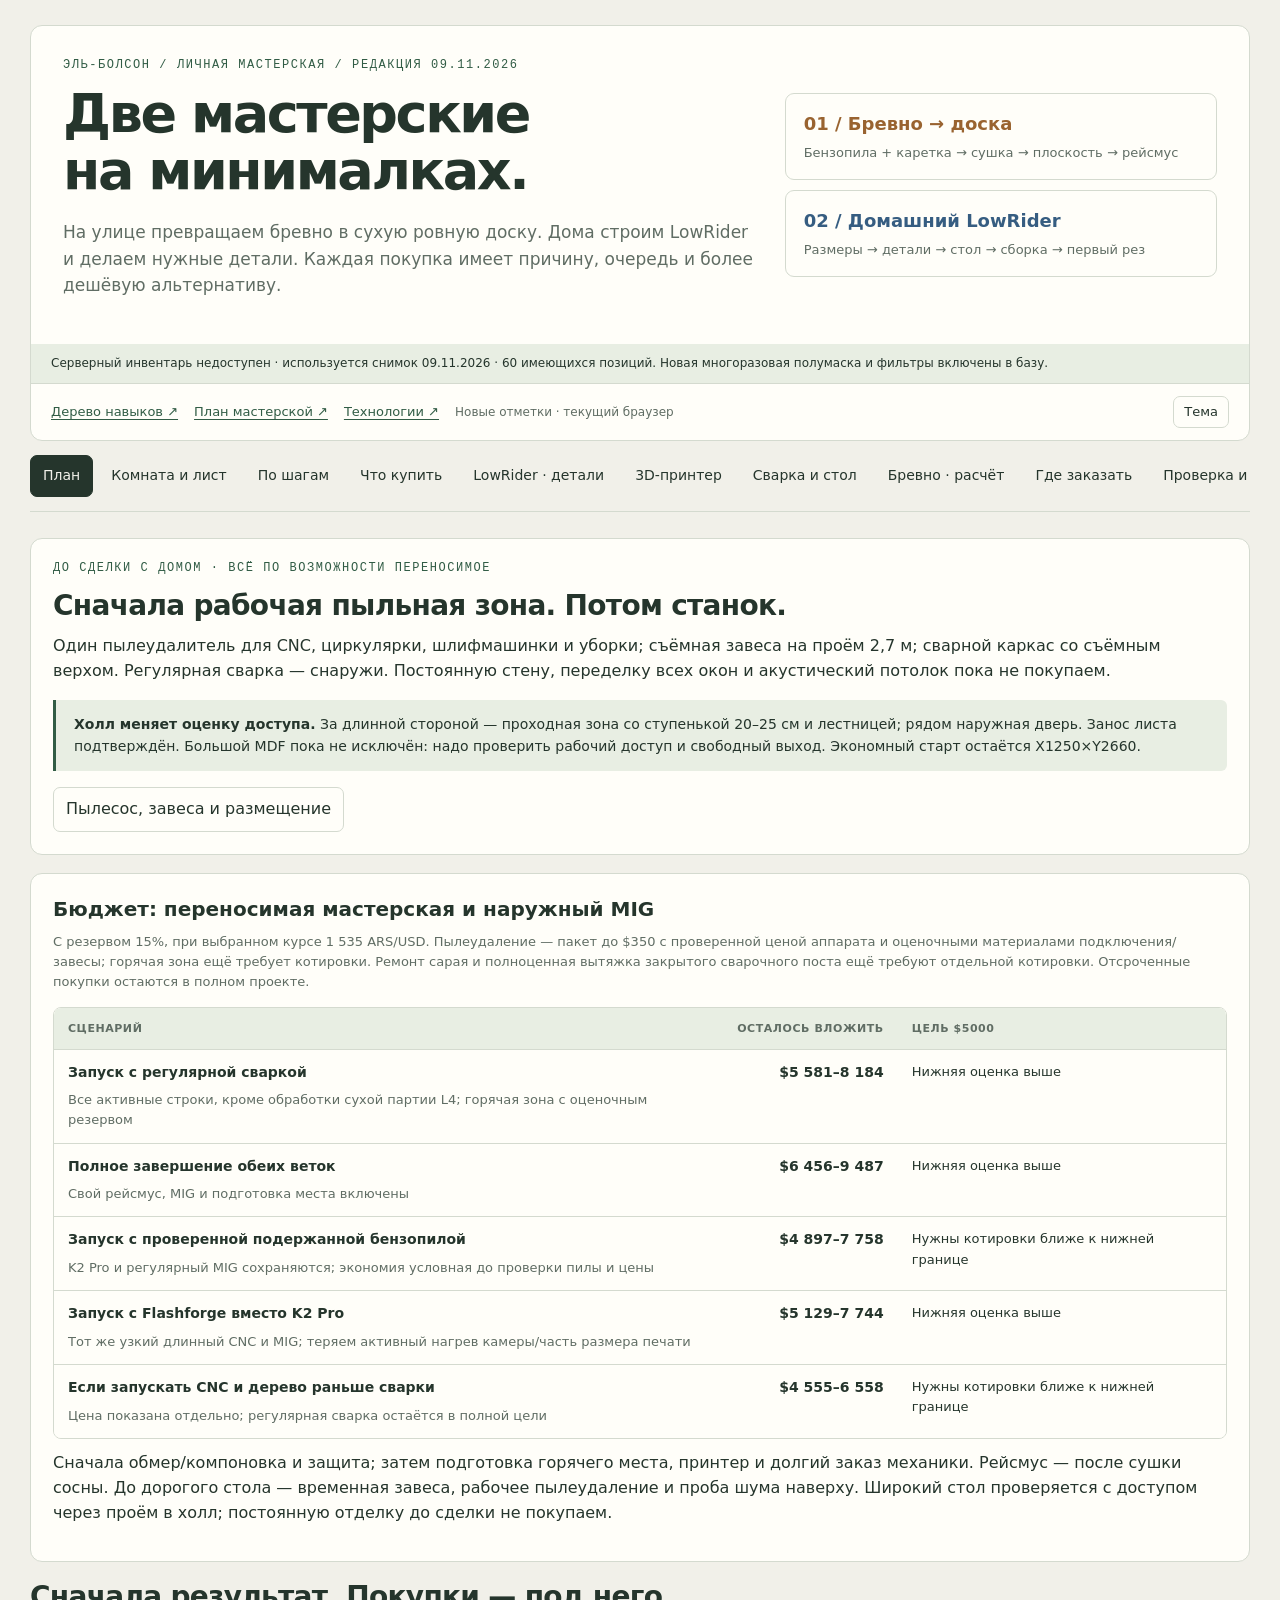
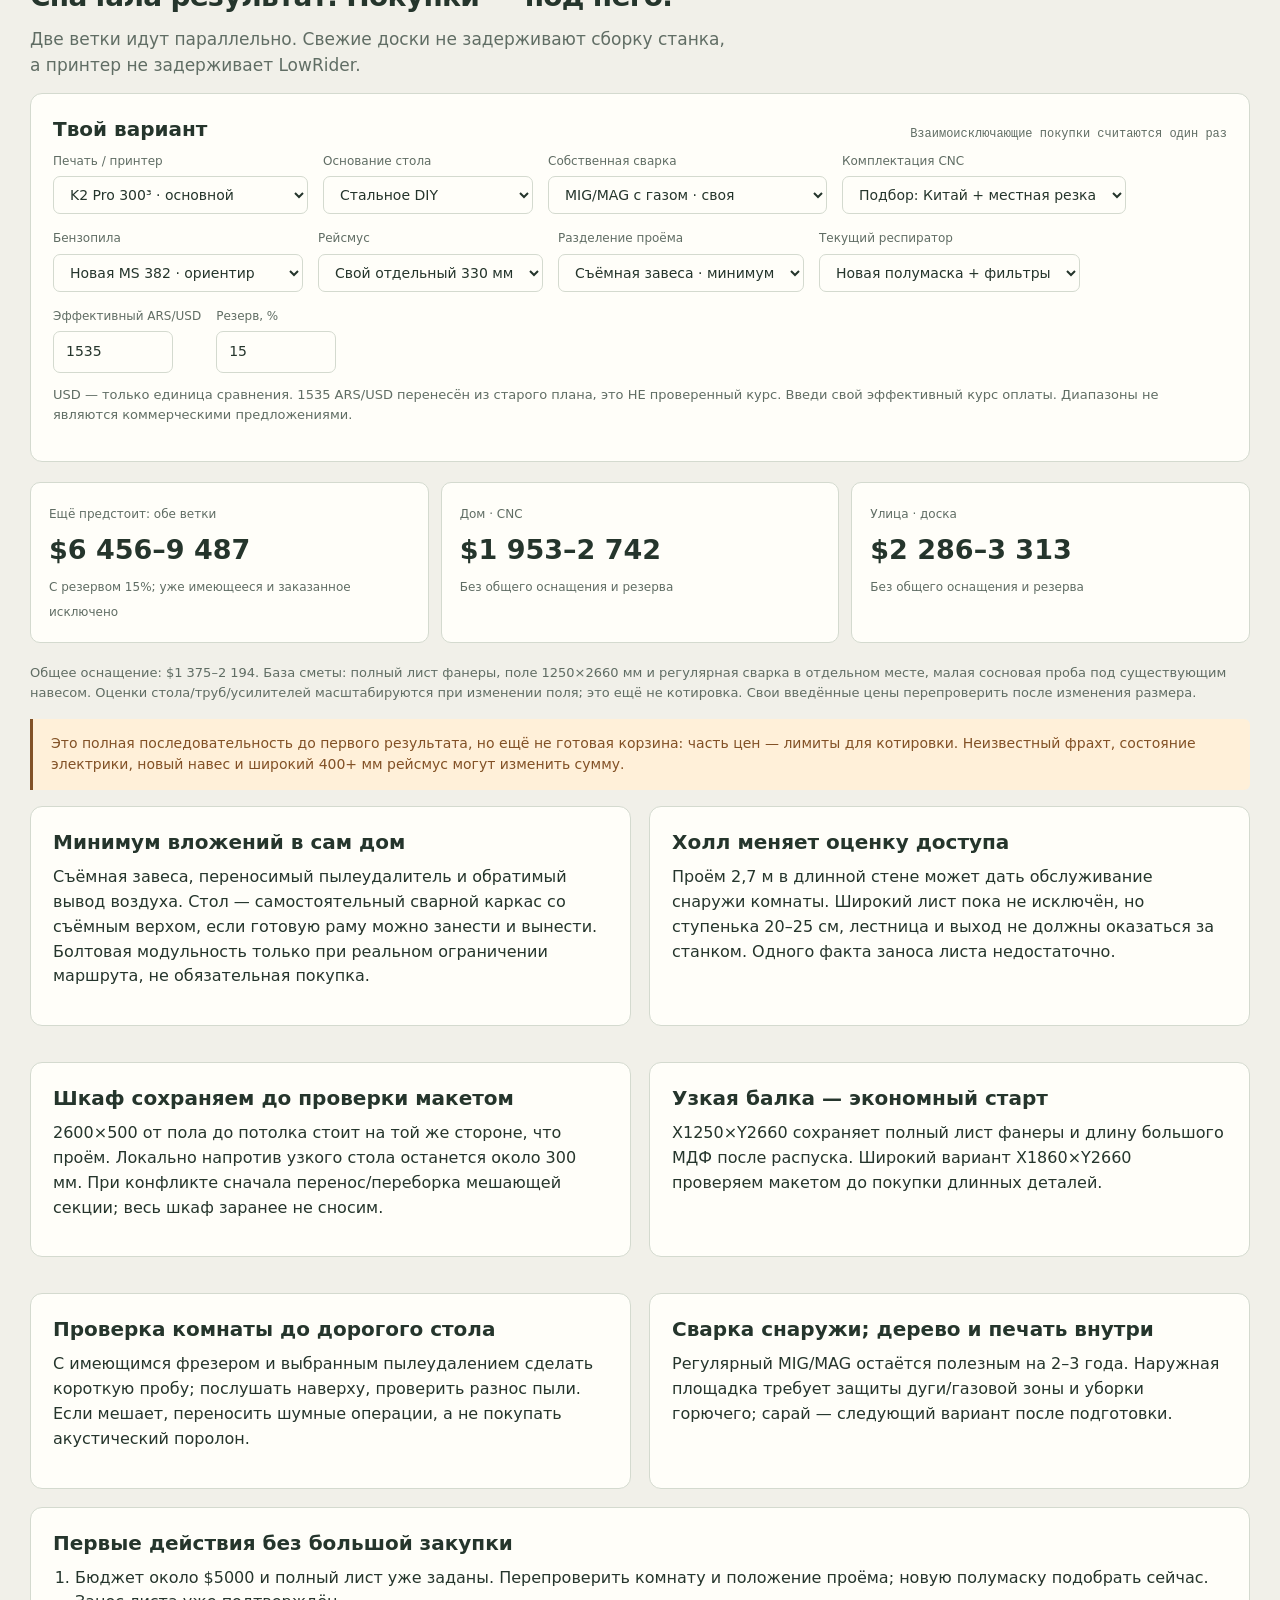
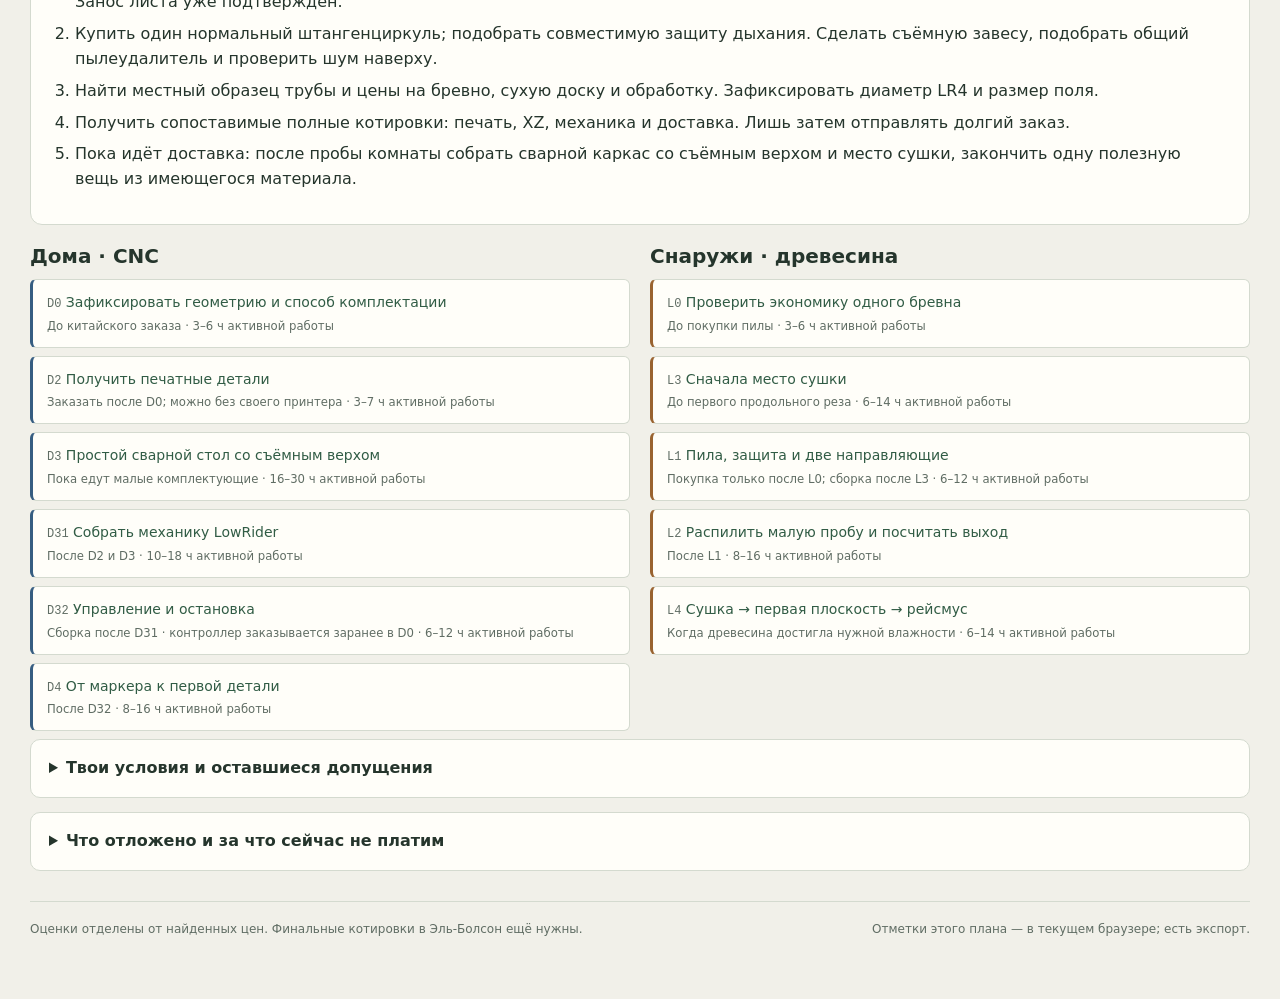
==== commit 6e610aed: "Plan reusable dust extraction within a 350 USD cap" ====
--- a/roadmap.html
+++ b/roadmap.html
@@ -17,7 +17,7 @@
 <header><div class="hero"><div><p class="eyebrow">Эль-Болсон / личная мастерская / редакция 09.11.2026</p><h1>Две мастерские<br>на минималках.</h1><p class="lead">На улице превращаем бревно в сухую ровную доску. Дома строим LowRider и делаем нужные детали. Каждая покупка имеет причину, очередь и более дешёвую альтернативу.</p></div><div class="diagram" aria-label="Две параллельные ветки"><div class="branch"><b>01 / Бревно → доска</b><span>Бензопила + каретка → сушка → плоскость → рейсмус</span></div><div class="branch cnc"><b>02 / Домашний LowRider</b><span>Размеры → детали → стол → сборка → первый рез</span></div></div></div><p class="statusline" id="inventory-status" role="status">Сверяем инвентарь с сервером…</p><div class="links"><a href="/">Дерево навыков ↗</a><a href="/workshop/">План мастерской ↗</a><a href="/tech/">Технологии ↗</a><span class="oldcount" id="save-note"></span><button data-action="theme" aria-label="Изменить тему">Тема</button></div></header>
 <nav id="nav" role="tablist" aria-label="Разделы плана"></nav><main id="main"></main>
 <footer><span>Оценки отделены от найденных цен. Финальные котировки в Эль-Болсон ещё нужны.</span><span>Отметки этого плана — в текущем браузере; есть экспорт.</span></footer>
-</div><script id="rm-data" type="application/json">{"schema":2,"meta":{"title":"Две мастерские на минималках","date":"09.11.2026","fx":1535,"reserve":15,"region":"Эль-Болсон · Río Negro","inventoryAt":304,"budgetNote":"USD — только единица сравнения. 1535 ARS/USD перенесён из старого плана, это НЕ проверенный курс. Введи свой эффективный курс оплаты. Диапазоны не являются коммерческими предложениями.","ownerRevision":5,"targetBudget":5000,"horizon":"2–3 года","baseField":[1250,2660],"ownerNote":"Дом пока не куплен: минимум вложений в здание, всё по возможности переносимое. Комната предположительно 5,60×2,50 м; в длинной стене проём 2,7 м в холл с лестницей и ступенькой 20–25 см. Рядом наружная дверь; занос листа владелец подтверждает. Регулярная сварка снаружи.","room":{"length":5600,"width":2500,"unitsPending":true,"opening":2700,"openingWall":"long","openingOffsetKnown":false,"step":[200,250],"adjacent":"Проходной холл с лестницей; рядом наружная дверь","sheetEntryConfirmed":true,"floorFinish":"Плитка","walls":"Каменные","windows":"Деревянные, одинарное стекло, сейчас не открываются","above":"Жилая комната","portableOnly":true,"cabinet":{"length":2600,"depth":500,"height":"От пола до потолка","wall":"Та же длинная сторона, что проём","offsetKnown":false,"ownerPreference":"Сохранить, если возможно; частичная/полная переделка допустима, без лишней работы"}}},"stages":[{"id":"B0","lane":"base","title":"Сверка и два измерительных инструмента","when":"Сейчас · до заказов","hours":[2,4],"deps":[],"goal":"Перестать покупать повторно; получить размеры, от которых зависит весь заказ.","steps":["Открыть инвентарь: проверить комплект фрез FRL1400-9 и реальные цанги, длины струбцин, ключи в комплектах. Имеющееся оставить, новые наборы не заказывать.","Купить один штангенциркуль 150 мм со стальными губками. Нужны повторяемость, ноль и нормальный винт фиксации, а не обещанная точность 0,01 мм. Проверить закрытие и известный размер. Дорогой Mitutoyo здесь не обязателен.","Перепроверить чистые размеры комнаты (рабочая гипотеза 5,60×2,50 м), высоту и отступ проёма 2,7 м от торцов. Владелец подтвердил занос листа через дверь; теперь макетом проверить расстановку, ступеньку и доступ вокруг CNC. Отметить шкаф 2600×500 на той же стороне; пока не демонтировать.","Сейчас подтверждены только одноразовые маски. Подобрать новую многоразовую полумаску: 3M 7502/6502QL подходящего размера либо равноценная система со сменными P100/P3. Примерить и проверить герметичность; фильтры купить парой.","Получить 3 числа по древесине: цена сухой доски, цена одного законного бревна с фрахтом, цена стороннего распила/строгания. Не покупать сразу 2–3 м³."],"done":["Есть перечень «оставить / проверить / докупить»","Известны помещение, поле ЧПУ и сечение бревна"],"buys":["caliper","mask-body","mask-filters"]},{"id":"B1","lane":"base","title":"Съёмная пылезавеса и план вывода воздуха","when":"Сейчас · минимум вложений в чужой дом","hours":[3,8],"deps":["B0"],"goal":"Отделить пыльную зону, сохранить широкий доступ и выбрать переносимое решение до большой закупки.","steps":["Завеса только для уменьшения разноса пыли: съёмная рейка/трос с надёжным креплением в существующие опоры, две широкие моющиеся полотнища. Измерить высоту проёма и добавить запас на нахлёсты/крепление; не покупать рулон по выдуманной высоте.","Сделать нахлёст полотен в центре и перекрытие боков. Нижний край — близко к полу мастерской, без свободного хвоста на ступеньке; по бокам съёмные прижимы/липучка там, где держатся без повреждений. Проход должен быстро открываться на всю ширину. Крепление не должно отрываться при движении полотна или листа.","Начать с недорогой прочной плёнки/ПВХ, по возможности из имеющегося. Обычная душевая занавеска допустима как пробный экран; щели, движение людей и складки ухудшают задержание пыли. Это не герметичная перегородка, не шумоизоляция и не сварочная штора.","Нанести на обмер проём 2700 мм, его отступ от торцов, ступеньку 200–250 мм, лестницу и ближайшую наружную дверь. Занос листа уже подтверждён; проверить рабочий доступ и свободный выход.","Недорогой переносимый вариант проверить со стекольщиком: бережно снять одно стекло, сохранить его и поставить съёмную уплотнённую вставку с патрубком, наружной защитой от осадков и обратным клапаном. Это возможность после осмотра рамы и согласования с владельцем дома, не готовое разрешение или обещание цены. Сейчас окна не открываются.","Определить схему улавливания CNC и размещение переносимого пылесоса. До ABS/ASA нужен рабочий наружный вывод; если пока нельзя, отложить эти материалы/воспользоваться заказной печатью. Постоянную стену и замену окон не заказывать."],"done":["Проём временно закрывается и быстро открывается полностью","Маршрут к лестнице/наружной двери свободен","Есть проверяемый вариант съёмного наружного вывода или явное ограничение на пыльные/эмиссионные работы"],"buys":["room-curtain","room-panels","air-outlet","room-exhaust"]},{"id":"B2","lane":"base","title":"Пыль, питание и рабочее место","when":"До фрезерования внутри","hours":[4,10],"deps":["B1"],"goal":"Один рабочий стол и безопасная инфраструктура под конкретные нагрузки.","steps":["Имеющиеся козлы со столешницей использовать для сборки и ручных работ. Не строить отдельный фрезерный стол без задачи.","Имеющийся Kärcher Puzzi — моющий экстрактор, его не переделываем в древесный пылесос. Новый аппарат сначала покупать с подходящим мешком и фильтром; циклон необязателен для старта.","Пылеудалитель выбирать по документированной пригодности для мелкой древесной пыли: предпочтителен сертифицированный класс M всей системы, расход при работе с шлангом, нормальные мешки и доступные фильтры. Надпись «HEPA-фильтр» на дешёвом бытовом корпусе сама по себе не доказывает такой класс. Модель в смете пока не подтверждена.","Один аппарат используем по очереди для CNC, циркулярки, шлифмашинки и уборки. Проверить патрубки имеющихся инструментов; нужны регулировка тяги и 1–2 подходящих переходника. Автопуск — по разумной доплате и паспортной нагрузке, не основание покупать второй пылесос.","Электрик проверяет линию, защиту и заземление по реальным совместным нагрузкам: фрезер+вытяжка, нагрев принтера и выбранная сварка. K2 Pro имеет паспортную мощность до 1300 Вт, у кандидата MIG указан вход до 44 А. Не назначать автоматически 32 А или обещать полную сварочную мощность по наличию розетки 220 В.","Проверить имеющиеся аптечку/огнетушитель и свет. Недостающее докупить, не заказывать новые очки, наушники и органайзеры по умолчанию.","Сначала пылесос с мешком/фильтром и короткий шланг к щётке; циклон добавлять по реальному расходу мешков. Схема и уборка подробно во вкладке «Комната и лист».","Пылесос возвращает отфильтрованный воздух в комнату и сам по себе не создаёт поток из холла внутрь. Завеса — дополнительный экран, основное улавливание идёт у фрезы.","До изготовления стола проверить звук существующим фрезером и выбранным пылесосом: сначала порознь, затем вместе. Пустой ход показывает лишь часть шума; короткий реальный проход на надёжно закреплённом обрезке делать только после подготовки пылеудаления/места. Один человек слушает в комнате сверху и в холле.","Проверить стыки щётки/шланга/мешка и завесу при реальной работе, осмотреть чистые поверхности в холле после пробы. Отсутствие видимой пыли не доказывает отсутствия мелких частиц. Полумаска защищает оператора, а не людей наверху; при утечке остановить работу и исправить улавливание/изоляцию.","Сварка/шлифовка металла — снаружи в отдельном месте. Перед покупкой собственного принтера подготовить его чистое место и вывод воздуха; фиксированное окно сейчас притока не даёт."],"done":["Работает захват пыли у инструмента, нет обнаруженных утечек в холл","Питание и остановка проверены","Проба шума наверху выполнена; режим работ приемлем либо шумные операции перенесены"],"buys":["dust","electrical","firstaid"]},{"id":"W1","lane":"base","title":"Полезная вещь из имеющегося материала","when":"Параллельно ожиданию импорта","hours":[6,14],"deps":["B0","B2"],"goal":"Закончить стол/лавку/полку и сделать одну нужную вещь, не закупая новую мастерскую.","steps":["Использовать имеющуюся циркулярку, направляющую и угольники. Проверить, что струбцины и мотор свободно проходят по всей длине реза.","Для соединений сначала использовать уже имеющийся шкантовый кондуктор. Pocket jig покупать только под повторяемую задачу, которую он реально ускоряет.","Сделать образец имеющейся лазури/клея на обрезке. Для изделия внутри помещения проверить назначение и инструкцию покрытия; новые масла и лаки не покупать набором.","Снять размеры, время и расход. Если нужен заработок — сначала одна фотографируемая проба и разговор с покупателем, затем партия под подтверждённый спрос."],"done":["Одна законченная полезная вещь","Учтён расход, а не закуплены 15–25 изделий впрок"],"buys":["consumables"]},{"id":"B3","lane":"base","title":"Выделить горячее место для регулярной сварки","when":"До использования MIG, отдельно от древесной пыли","hours":[4,12],"deps":["B2"],"goal":"Подтвердить место, где искры и сварочный дым не попадают в деревообработку и жилую часть.","steps":["Не планировать одновременную сварку и фрезерование в узкой комнате с MDF, опилками и пылесборником. Обычный экран или накрытый станок сами по себе это не решают.","Основной текущий вариант — отдельная наружная площадка, как согласовал владелец. Сарай только после обследования/подготовки. Вложения делать переносимыми: опора/экраны/крепление баллона; капитальный пост до сделки не строить.","У наружного MIG предусмотреть защиту газовой зоны от ветра без накопления дыма. Проверять действующие местные ограничения на горячие работы; сушильный штабель и топливо бензопилы не являются соседним местом сварки.","Для закрытого места определить подходящее удаление дыма у источника и приток; пылеудалитель CNC/циклон не использовать как сварочную вытяжку. Конкретное решение выбрать по реальному месту и руководствам.","Устроить негорючую рабочую опору и экраны, безопасно закрепить баллон, обеспечить проход и аварийное отключение. Новую отдельную дорогую сварочную мебель не покупать, если подходит простая проверенная опора.","До выполнения этих условий аппарат можно выбрать и включить в смету, но первая дуга и сборка сварного стола остаются после подготовки места."],"done":["Горячее место выбрано и проверено","Есть путь удаления дыма, защита от искр и свободный выход"],"buys":["weld-zone"]},{"id":"M1","lane":"base","title":"Сварка стали: инструмент на рост мастерской","when":"Основная ветка: регулярная сварка, после подготовки места","hours":[12,24],"deps":["B0","B3"],"goal":"Научиться повторяемо соединять профиль без оплаты алюминиевой универсальности заранее.","steps":["Регулярная сварка подтверждена владельцем: собственный MIG/MAG с газом включён в базовую закупку. Сначала подготовить отдельную горячую зону B3; она не должна занять узкий проход около деревянного CNC.","Требования на 2–3 года: ровная подача, евроразъём горелки, катушка 5 кг, доступные ролики/наконечники/лайнер, MMA для ремонтных задач, документированный ПВ при рабочем токе и локальный сервис. 200 А на лицевой панели не означает 200 А непрерывно.","Начальный кандидат EVOMIG-220: найден ARS 682 003 до фрахта. Это ориентир класса и комплектации, а не доказанная лучшая марка по ресурсу. STARMIG-180I и EVOMIG-205 на сайте производителя сняты с производства: не выбирать их как основную новую закупку без подтверждения деталей.","Сначала выяснить местный обмен/заправку смеси для стали, затем выбрать баллон/залог и редуктор. Магистраль газа не делать из случайных шлангов; закрепить баллон. Газовое оборудование и курьерский фрахт считать отдельно.","Обучение на обрезках той же трубы: зазор, ток/напряжение, подача, полярность и расход газа по руководству/проволоке. Для стола важны провар и геометрия, а не красивый валик. Проверить образцы с инструктором.","Прихватить раму на ровной базе, промерить диагонали, варить короткими симметричными участками с повторным контролем. Съёмный ровный верх и боковые дорожки регулировать независимо от сваренной рамы.","Алюминий пока заказывать на стороне. При регулярных тонких/сложных алюминиевых деталях добавлять отдельный AC/DC TIG с педалью/аргоном; для серийного MIG по алюминию сначала проверить поддержку подачи, горелки, проволоки и газа. Обычный DC Lift-TIG не обещает AC TIG по алюминию."],"done":["Есть несколько проверенных образцов соединения нужного профиля","Линия и защита проверены; стоимость газа и расхода известна"],"buys":["weld-machine","weld-gas","weld-ppe","metal-grinder"]},{"id":"D0","lane":"cnc","title":"Зафиксировать геометрию и способ комплектации","when":"До китайского заказа","hours":[3,6],"deps":["B0"],"goal":"Один согласованный LowRider 4; детали разных версий не смешиваются.","steps":["Основной лист — фанера 1220×2440. Экономный кандидат X1250×Y2660 оставляем; X1860×Y2660 под целый МДФ 1830×2600 проверяем отдельно: открытая длинная сторона может дать доступ через холл. Выбор ширины только после макета, не по четырём условным стенам.","Макет 1600×3050, затем 2200×3050 сделать малярной лентой. Положение проёма относительно торцов ещё не измерено: проверить реальный путь оператора, доступ к дальнему краю, шланг и весь движущийся LowRider. Возможность занести лист уже подтверждена владельцем; вопрос теперь в работе вокруг него.","До выбора угла проверить прижимы и сервисный доступ к дальней стороне. Шкаф сначала сохраняем; при конфликте рассмотреть частичную переборку крайней секции. Условные 100 мм до стены — не разрешение поставить LowRider вплотную и не требование трёх проходов.","В Эль-Болсоне/Барилоче найти образец стальной трубы OD 30 или 32 мм, стенка от 1,3 мм. Промерить в нескольких сечениях. Не путать внешний диаметр с условным размером трубы «1 дюйм».","Сначала диаметр трубы, затем соответствующие Brace/Y_Clip и печать. Овальная, кривая, ржавая или бугристая труба — повод сменить материал, не компенсировать печатью.","Сравнить две полные корзины: самостоятельный подбор и V1 kit+один контроллер. В комплекте V1 уже есть БП, метиз, XZ-пластины, моторы, ремни, ролики, рельсы и винты Z. На широком варианте проверить, хватит ли комплектных 8 м ремня.","FRL1400-9 весит 5,76 кг с погружной базой. Оставить его для ручных работ; под CNC заложить лёгкий триммер 65 мм, 220 В с регулировкой оборотов и подходящей цангой.","FreeCAD/CAM или другой инструмент с подходящей лицензией; до покупок пройти модель, траекторию, симуляцию и сухой прогон G-code.","После принятого BOM сразу заказать всю долгую механику и контроллер для D31/D32 одной сопоставленной корзиной. План 8–10 недель до сборки; отдельно оценить компактный пакет через Кипр до 1,5 кг с получением до 10 декабря. Не покупать одновременно через сына и напрямую одну и ту же позицию."],"done":["Диаметр труб и размер поля зафиксированы","Одна корзина без повторных контроллеров/драйверов"],"buys":[]},{"id":"D2","lane":"cnc","title":"Получить печатные детали","when":"Заказать после D0; можно без своего принтера","hours":[3,7],"deps":["D0"],"goal":"Полный комплект проверенной геометрии, с минимальным расходом денег.","steps":["Свой принтер нужен владельцу для дальнейших задач. Первый кандидат K2 Pro без CFS 300³ с нагреваемой камерой; P1S — альтернатива при лучшей поставке/поддержке, Flashforge — путь экономии. Заказная печать остаётся временным вариантом на случай задержки.","Перед оплатой K2 Pro подтвердить цену ARS 1 485 000, гарантию, наличие hotend/сопла/нагревателя, срок доставки в Эль-Болсон и точное число/материал катушек в наборе. Не покупать повторный PLA до этой сверки.","Перед собственной печатью выполнить B2: чистое место, вентиляция наружу и проверка соседства с жилой частью. Для LR4 нужен PLA; ABS/ASA пока не покупать. При невозможности вывода — временная заказная печать вместо переделки дома.","Для LR4 основной материал — обычный жёсткий PLA по V1, не silk и не гибкие смеси. PETG/ASA/ABS не подменять автоматически: прочность на удар и жёсткость — разные вещи.","Загрузить актуальный комплект одной версии, штатную ориентацию и настройки с официальной страницы. Для всего набора около 2,7 кг; при своей печати приобрести 3 кг PLA, добавить запас лишь по фактическому расходу.","Измерить высокую контрольную деталь угольником, проверить перекос принтера и первые сопряжения. Общее машинное время оценить в слайсере; заложить ориентировочно 60–100 часов, не путать с ручным трудом."],"done":["Пробные сопряжения и углы приняты","В наличии все детали нужного диаметра и версии"],"buys":["print-service","printer-ff","printer-p1","filament","printer-vent","printer-k2"]},{"id":"D3","lane":"cnc","title":"Простой сварной стол со съёмным верхом","when":"Пока едут малые комплектующие","hours":[16,30],"deps":["D0","B2"],"goal":"Устойчивое основание своими руками и две точные детали у подрядчика.","steps":["При X1250×Y2660 минимум V1 около 1542×2973 при XZ 6,35 мм; предварительная столешница 1600×3050. Это ещё не окончательная расстановка: боковые остатки 900 мм считаются внутри комнаты, проём/холл требуют отдельной проверки. До изготовления выполнить пробу шума B2.","Если широкий макет перекрывает холл/выход или дальний узел нельзя обслужить без залезания на станок, оставить узкое поле. Если доступ через проём решает это практически, отдельно пересчитать ширину стола/балки, раскосы и ремень; широкий вариант больше не исключаем только по ширине комнаты.","Базовый стальной стол — простой сварной каркас со связями и съёмными верхними плитами. При собственной регулярной сварке не навязываем разъёмные узлы ради предполагаемого переезда. До сварки проверить маршрут именно рамы, включая поворот, проёмы и ступеньку: занос листа не доказывает возможность вынести раму. Если целая рама не проходит, сделать разъём только там, где он решает эту проблему; вариант сварных торцевых опор с болтовыми продольными связями остаётся альтернативой. Предварительный профиль 50×50×2, шесть ножек и диагональные связи; окончательные сечения/узлы до резки проверить. Сварка выполняется снаружи в подготовленном месте.","Рабочий пример оптимизации трёх баров 50×50×2 длиной 6 м: рама 1600×2980, столешница 1600×3050 с небольшим выносом по торцам; A — 2980+2980; B — 1500×3+730×2; C — 1500×2+730×4. При пропиле 3 мм все три набора короче 6 м. Это не окончательный чертёж: стыки, высота ножек, допуски и опоры торцевого выноса требуют проверки перед резкой. Выбранные соединения могут изменить этот раскрой; пример относится только к узкому столу и не является заказом металла.","Ровные регулируемые опоры, диагональные связи и геометрия важнее лишних килограммов. Сначала выровнять детали, выставить диагонали и прихватить, затем проверить и варить с продуманной последовательностью/контролем нагрева; после остывания повторить проверку. Не объявлять сваренную раму автоматически ровной. Точные боковые поверхности/верх выставлять на регулируемых креплениях после сварки. Раскосы идут отдельной полосой/профилем и не входят в три основных бара. Свободные колёса под работающим CNC не использовать. Если всё же выбран болтовой стык, отдельно проверить пластины, жёсткость и защиту тонкостенной трубы от смятия.","Сплошной металлический лист сверху не нужен: ровная плита на опорах и сменный МДФ. Покрытие всей площади и отходы раскроя считать по реальным форматам плит; не считать, что один лист 1220×2440 накроет стол 1600×2900.","Деревянная альтернатива: сухой каркас с раскосами/жёсткой коробкой, регулируемый верх. Дешевле, остаётся полезной, не требует сварки; из сырой купленной сосны точный стол не строить.","При самостоятельном подборе механики заказать 2 XZ по актуальному DXF LR4, штатно около 6,35 мм металл. При листе 6 мм внести фактическую толщину в калькулятор и проверить 16 винтов M3. В V1 kit эти пластины уже есть.","Постоянные strut-пластины сделать из подходящей 6-мм плиты на временно собранном LowRider. Алюминиевый стол/дорогие алюминиевые усилители не являются требованием этого проекта."],"done":["Каркас не качается, верх выставлен; подтверждены доступ, загрузка и маршрут выноса","XZ приняты по DXF; усилители соответствуют длине балки"],"buys":["cnc-table","tubes","xz","struts","cnc-table-steel"]},{"id":"D31","lane":"cnc","title":"Собрать механику LowRider","when":"После D2 и D3","hours":[10,18],"deps":["D2","D3"],"goal":"Балка, Y-колёса и Z двигаются без закусывания.","steps":["Разложить BOM во вкладке LowRider, пересчитать каждую группу до сборки. Столовые винты и крепление заготовки идут отдельно от набора механики.","Собирать по последовательности V1: core → YZ → балка → общий узел. Не перетягивать подшипники через пластик.","Поставить две трубы X, одну направляющую Y; не добавлять вторую Y-рельсу «для надёжности». Четыре MGN12H относятся к оси Z.","Установить ремни GT2 именно 10 мм с нужным кордом, не стальным; проверить соответствие 16-зубых шкивов и гладких роликов. Длину брать из калькулятора с запасом на обрезку.","Прокрутить винты T8 вручную, проверить соосность муфт и отсутствие тугих участков по всему ходу. Сделать фото и ведомость недостающего."],"done":["Полный ход без заеданий","Сборка проверена до подачи питания"],"buys":["motion-china","motion-kit"]},{"id":"D32","lane":"cnc","title":"Управление и остановка","when":"Сборка после D31 · контроллер заказывается заранее в D0","hours":[6,12],"deps":["D31","B2"],"goal":"Пять двигателей управляются независимо, концевики отрабатывают.","steps":["Jackpot3 имеет шесть встроенных драйверов. Для LR4 нужно минимум пять независимых каналов: X, Y1, Y2, Z1, Z2. Arduino+обычная трёхосевая CNC Shield это не равноценная замена.","Контроллер купить один раз: V1 или Elecrow. На БП сверить вход 220 В и выход с платой; сетевую сторону и аварийное отключение выполняет/проверяет компетентный электрик.","Подключать и менять моторы только при снятом питании. Настроить ток под конкретные двигатели, проверить распиновку катушек мультиметром, не доверять цветам проводов.","Использовать актуальную конфигурацию LR4 FluidNC под свою плату. Проверить вручную каждый из 5 концевиков и направление каждого мотора до homing.","Заметная кнопка должна останавливать движение и отключать фрезер; программная пауза не заменяет аварийную остановку. Пылеудаление организовать по схеме электрика.","Уложить кабели, закрепить разъёмы и шланг, проверить полный ход без натяжения. Включить один узел, затем остальные; посторонние платы Arduino/ESP оставить для других задач."],"done":["Пять концевиков и homing проверены","Аварийная кнопка действительно останавливает станок и фрезер"],"buys":["controller","stop-wiring"]},{"id":"D4","lane":"cnc","title":"От маркера к первой детали","when":"После D32","hours":[8,16],"deps":["D32"],"goal":"Проверенный станок для дерева и листовых материалов.","steps":["Первый запуск — маркером по бумаге без установленной фрезы. Проверить масштаб, прямоугольник и повторяемость возвращения.","Сделать squaring/выравнивание Z по V1. Проверять диагонали тестового контура и размеры по обеим осям; не лечить перекос коэффициентами шагов.","Вырезать постоянные strut-пластины, установить, затем проверить геометрию заново. Выровнять жертвенную плиту отдельной операцией после этого.","Начать с одной фрезы 3,175 мм для подходящей цанги или 6 мм, закрепить фанеру/сухую сосну. Единицы дюймы и миллиметры не смешивать: 1/4 дюйма не равно 6 мм.","Глубину/подачу подобрать пробами под материал и фрезу; универсальные максимальные режимы не задавать. Использовать перемычки/надёжные прижимы, проверять траекторию на столкновения.","Изготовить три одинаковых квадрата/паза, измерить разброс и посадку. Критерий проекта: повторяемость в пределах 0,3 мм на небольшой тестовой детали после компенсации диаметра фрезы; это цель проверки, не гарантия производителя."],"done":["Одна полезная деталь повторена трижды","Известны режимы, отклонения, шум и расход"],"buys":["cnc-router","cnc-cutters","hold-down"]},{"id":"L0","lane":"mill","title":"Проверить экономику одного бревна","when":"До покупки пилы","hours":[3,6],"deps":["B0"],"goal":"Понять, зачем собственный распил выгоден именно здесь.","steps":["Выбрать первое изделие и итоговые доски: например 25×150 мм, а не «хочу склад древесины». Учесть потери на пропил, кору, сердцевину, сушку и строгание.","Узнать в SFA документы для этой породы и происхождения. Свой участок или упавшее дерево сами по себе не означают разрешения на распил и перевозку. Цель — недорогая покупная сосна небольшого диаметра, а не случайно найденные толстые местные породы.","Сравнить готовую сухую доску, услуги распила/строгания и свою цепную пилораму по калькулятору. Бесплатное бревно не даёт бесплатную доску: остаются перевозка, топливо, цепи, часы и брак.","Первая проба 1–2 бревна по 2 м, не 2–3 м³. Не рассчитывать поднимать целое бревно вручную; нужны устойчивое основание, исключение качения и подходящая помощь/механизация.","Если закупка пилы не окупается, ветку сохраняем как самостоятельное изготовление, но прямо признаём стоимость хобби. ЧПУ продолжает работать на покупном сухом материале."],"done":["Есть 3 местные цены и разрешённый источник","Объём первой партии ограничен"],"buys":["logs-freight"]},{"id":"L3","lane":"mill","title":"Сначала место сушки","when":"До первого продольного реза","hours":[6,14],"deps":["L0"],"goal":"Доски сразу попадают в правильный штабель.","steps":["Найти ровное проветриваемое место под существующим навесом: это дешевле отдельной постройки. Земля не должна мочить основание.","Сделать опоры и поперечины из уже имеющихся обрезков; ориентир поднятия 200–300 мм, окончательно по сырости/снегу участка. Проверить несущую способность и устойчивость.","Для 20 досок длиной 2 м по 5 рядов прокладок нужно около 100 одинаковых сухих прокладок 20–25 мм; пилить из сухих обрезков циркуляркой с упором. Все ряды строго один над другим.","Крыша с выносом защищает сверху, бокам оставить продув. Брезент, плотно обёрнутый вокруг штабеля, задерживает влагу. Небольшой навес требует надёжного крепления под местный ветер/снег; не строить новый большой сарай ради пробы.","Герметизировать свежие торцы подходящим составом сразу после распила, подписать породу, дату, толщину и место в штабеле. Сделать безопасный прижим сверху."],"done":["Есть сухие прокладки, крыша и основание","Пиломатериал не лежит на земле и не завёрнут герметично"],"buys":["dry-rack","moisture"]},{"id":"L1","lane":"mill","title":"Пила, защита и две направляющие","when":"Покупка только после L0; сборка после L3","hours":[6,12],"deps":["L0","L3"],"goal":"Пилить вдоль с контролем толщины, не свободной рукой.","steps":["Покупная сосна небольшого диаметра допускает более лёгкую пилу при узком резе, но для регулярного продольного пиления на горизонте 2–3 лет базовый ориентир остаётся обслуживаемый класс около 70 см³. MS 382 72,2 см³ — кандидат с запасом; не покупать длинную шину без необходимости.","Предпочтительный новый ориентир с сервисом — STIHL MS 382 (72,2 см³). Более дешёвый путь — проверенная подержанная брендовая пила с осмотром мастерской, сметой ремонта и рабочим тормозом, а не безымянные «72cc» без доступных деталей.","Не покупать запасную шину на старте. Купить одну правильную ripping-цепь плюс обычную комплектную оставить для своей работы; вторую ripping-цепь — по частоте распила. Сверить шаг, паз, число звеньев и допуск шины/пилы.","Два разных приспособления: ровная опора первого реза над бревном и каретка на шине, которая задаёт толщину следующих досок. Одна лестница/рейка не заменяет каретку.","Первую опору сделать из двух прямых сухих реек/профилей на поперечинах с регулировкой. Длина для 2-м бревна ориентировочно 2,4–2,6 м; фактические концы должны поддерживать каретку при входе и выходе.","Каретка: проще купить недорогую болтовую Alaskan-совместимую оснастку локально. Самодельную из профиля со стальными прижимами и метизом делать только по проверенному чертежу, с контролем зазоров цепи и органов управления; ответственные шино-зажимы не печатать пластиком.","До работы — обучение, противорезные брюки/чапсы и подходящая обувь, защита головы/лица/слуха. Обычные перчатки не считаются противорезными. Имеющиеся очки и наушники использовать, если совместимы с лесной защитой.","Работа двигателя только снаружи: P100 не защищает от CO. Проверять действующие местные ограничения по огню и условия участка."],"done":["Пройден безопасный пробный рез с компетентным помощником","Каретка, крепления и защита проверены до нагрузки"],"buys":["saw-new","saw-used","saw-ppe","saw-chain","mill-frame","first-rail","saw-consumables"]},{"id":"L2","lane":"mill","title":"Распилить малую пробу и посчитать выход","when":"После L1","hours":[8,16],"deps":["L1"],"goal":"Измерить фактическую себестоимость своей доски.","steps":["Проверить отсутствие металла, камней и загрязнений; очистить кору в зоне реза. Зафиксировать бревно от перекатывания.","Получить первую базовую плоскость по отдельной направляющей. Все крепежи опоры должны быть вне хода цепи; пройти путь кареткой до запуска.","Для конечной толщины 25 мм начать с грубого ориентира 32–35 мм; припуск уточнять по кривизне/усушке на пробе, а не гарантировать 25 мм из любой доски. Для 40 мм готовой доски чаще потребуется около 48–55 мм исходной.","Поддерживать выходящую доску, использовать подходящие клинья и не доводить зажим до нагрузки цепи. Не тянуть пилу за импровизированную лебёдку.","Сразу торцы, маркировка и штабель. Записать размеры бревна, количество и объём годных досок, топливо, масло, заточку, часы.","Ориентировочный диапазон выхода 35–55% от объёма бревна — гипотеза для калькулятора, не обещание. Сверить на собственной пробе."],"done":["Пробная партия уложена в день распила","Известны фактические выход и затраты"],"buys":[]},{"id":"L4","lane":"mill","title":"Сушка → первая плоскость → рейсмус","when":"Когда древесина достигла нужной влажности","hours":[6,14],"deps":["L2","B2"],"goal":"Получить сухие доски одинаковой толщины с подходящим по ширине станком.","steps":["Влагомер приобрести до распила, а не к рейсмусу. Замерять разные доски, в разных точках и глубине, с поправками прибора на породу/температуру. Дешёвый прибор сначала сравнить с образцом известной сухой древесины.","Не обещать «4 месяца и готово». Сушка на улице — месяцы и иногда дольше; для интерьера влажность должна приблизиться к условиям комнаты. Ориентир 8–12% обсуждается под реальную эксплуатацию, а не принимается за универсальный норматив.","Если наружный воздух не даёт нужную влажность — выдержка в подходящем помещении или услуга камерной сушки. До этого для мебели/ЧПУ покупаем сухое дерево.","Первую плоскость сделать имеющимся FRL1400-9 на жёстких санках: две параллельные прямые опоры, мост из фанеры 18–21 мм/профиля, крепление доски. Фрезу для выравнивания купить одну под реальную цангу, глубину и обороты по инструкции.","Рейсмус покупать под объём сухой доски: минимум рассматриваем отдельный 330-мм 220-В станок, например Konan KCBC/2000; не подменять его 204-мм фуганком-комби.","Если реально нужны цельные доски шире 330 мм — взять услуги 400–500-мм станка или обработать санками; 330 мм не станет шире от мощности. Собственный тяжёлый 400-мм рассматривать отдельной сметой и под доступное питание.","Для рейсмуса проверить наличие ножей/ремней, инструкцию, гарантию, доставку до адреса и требуемый расход вытяжки. Его стружка может потребовать отдельный высокорасходный сборник; бытовой пылесос не объявлять достаточным.","После базовой плоскости — вторая сторона в размер, затем ширина циркуляркой с направляющей и окончательная длина. Подпоры на входе/выходе из имеющегося материала; ограничение длины/толщины заготовки — по руководству станка."],"done":["Влажность измерена и записана","10 пробных досок получены без прогиба и заметного снайпа"],"buys":["router-sled","flatten-bit","planer","chip-collector","planer-supports"]}],"items":[{"id":"caliper","stage":"B0","name":"Штангенциркуль 150 мм · один","cost":[18,35],"channel":"local","when":"Сейчас","why":"Стальные губки, повторяемость и фиксация; не покупать дешёвый второй позже. Доставка с общим местным заказом.","kind":"estimate","sources":[],"owned":["caliper"],"optional":false},{"id":"mask-body","stage":"B0","name":"Полумаска подходящего размера · 3M 7500/6500 либо равноценная","cost":[60,110],"channel":"local","when":"До пыльной работы","why":"Только если имеющийся респиратор не подходит. Примерить, проверить герметичность и совместимость фильтров. Борода мешает уплотнению. Бюджет включает неопределённость модели; фильтры отдельно.","kind":"estimate","sources":["mask","maskprice"],"owned":[],"optional":false,"choice":["mask","new"]},{"id":"mask-filters","stage":"B0","name":"Пара фильтров P100/P3 для выбранной маски","cost":[25,40],"channel":"local","when":"С маской","why":"2091 у SeguFer: 2 × ARS 19 023,05. Не считать цену одной штуки ценой пары. Не покупать A1P3 ради отложенных смол.","kind":"estimate","sources":["filters","mask"],"owned":[],"optional":false,"choice":["mask","new"]},{"id":"dust","stage":"B2","name":"Один переносимый пылеудалитель: CNC, циркулярка, шлифмашина и уборка","cost":[200,400],"channel":"local","when":"До CNC внутри","why":"Общий аппарат, не отдельный для CNC. Предпочтителен документированный класс M, регулировка тяги для шлифмашинки, доступные мешки/фильтры и подходящий шланг с переходниками. $200–400 — прежний целевой лимит, не подтверждённая цена подходящей модели. Автопуск полезен, но не обязателен; Puzzi остаётся для мойки.","kind":"estimate","sources":["hse-wooddust"],"owned":[],"optional":false},{"id":"electrical","stage":"B2","name":"Проверка линии и нужные исправления электриком","cost":[50,150],"channel":"service","when":"До нагрузки","why":"Заочно не известны щиток, кабель и земля. Это условный резерв, а не обещание выделенной 32-А линии.","kind":"estimate","sources":[],"owned":[],"optional":false},{"id":"firstaid","stage":"B2","name":"Аптечка/огнетушитель/свет · только выявленная недостача","cost":[0,70],"channel":"local","when":"До работы","why":"Сначала проверить имеющееся. В бюджет заложен резерв на реальный недостаток, не обязательная новая покупка.","kind":"estimate","sources":[],"owned":[],"optional":false},{"id":"consumables","stage":"W1","name":"Клей/абразив/покрытие · восполнение на одну вещь","cost":[0,25],"channel":"local","when":"По расходу","why":"Клей, абразивы, кисти и лазурь уже есть. Никаких больших комплектов для первых проб.","kind":"estimate","sources":[],"owned":[],"optional":false},{"id":"print-service","stage":"D2","name":"Печатный комплект LR4 на заказ","cost":[120,250],"channel":"service","when":"После размеров/трубы","why":"Плановый лимит за готовый набор около 2,7 кг по штатным профилям; это НЕ полученная котировка. Сначала пробные посадки. В лимит включить пластик, работу и пересылку.","kind":"estimate","sources":["v1","printing"],"owned":[],"optional":false,"choice":["printer","service"]},{"id":"printer-ff","stage":"D2","name":"Flashforge Adventurer 5M Pro + резерв доставки","cost":[575,625],"channel":"local","when":"Если нужен собственный принтер","why":"Экономный запасной вариант 220³, достаточный для штатных LR4. При новом запросе на разнообразие материалов уступает K2 Pro по объёму и наличию активного нагрева камеры.","kind":"quote","sources":["ffprice","ffspec"],"owned":[],"optional":false,"choice":["printer","ff"],"ars":[866305,866305],"freightUsd":[10,60]},{"id":"printer-p1","stage":"D2","name":"Bambu Lab P1S без AMS + резерв доставки","cost":[880,930],"channel":"local","when":"Если оправдан объём 256³ и экосистема","why":"База ARS 1 332 755 при одном платеже (≈$868 при условном курсе). Это альтернатива FF, а не второй принтер. Наличие подтвердить.","kind":"quote","sources":["p1price","p1spec"],"owned":[],"optional":false,"choice":["printer","p1"],"ars":[1332755,1332755],"freightUsd":[12,62]},{"id":"filament","stage":"D2","name":"PLA 1,75 мм 3 кг + одна пробная катушка PETG при необходимости","cost":[55,90],"channel":"local","when":"При своей печати","why":"Для LR4 нужно около 2,7 кг обычного PLA. В наборе K2 Pro продавец заявляет филамент, но количество/материал надо подтвердить: после подтверждения уменьшить эту строку до недостачи, не покупать ещё 3 кг автоматически.","kind":"estimate","sources":["v1"],"owned":[],"optional":false,"choice":["printer",["ff","p1","k2"]]},{"id":"printer-vent","stage":"D2","name":"Подключение принтера к наружному выводу · отдельная ветка","cost":[25,80],"channel":"diy","when":"До собственной печати; особенно ABS/ASA","why":"Оценка адаптера/канала/подходящего вентилятора под конкретный принтер. Общая съёмная оконная вставка учтена в B1 один раз. Не направлять выброс в холл; не создавать обратный переток от других устройств.","kind":"estimate","sources":["niosh-print"],"owned":[],"optional":false,"choice":["printer",["ff","p1","k2"]]},{"id":"cnc-table","stage":"D3","name":"Полноразмерный деревянный каркас + плита/жертвенный слой","cost":[150,260],"channel":"diy","when":"Пока идёт импорт","why":"База под 1250×2500 мм, существующая сухая древесина плюс покупные плиты. Диагональные раскосы, подпёртые стыки. Сырая сосна для геометрии не подходит. Новый рабочий вариант: поле 1250×2660, верх около 1600×3050; базовая цена масштабируется от прежних 1250×2500. Пристенное размещение требует отдельной проверки полного габарита.","kind":"estimate","sources":[],"owned":[],"optional":false,"choice":["table","wood"],"scale":"table"},{"id":"tubes","stage":"D3","name":"Три стальные трубы: X ×2, Y ×1","cost":[40,80],"channel":"local","when":"До печати проверить образец","why":"Новый вариант X1250×Y2660: X-трубы 2×1416 мм, Y 2915 мм при штатной геометрии. Это сразу сохраняет длину под полосы МДФ 2600 мм; OD 30/32 и ровность проверить местно.","kind":"estimate","sources":["v1","calc"],"owned":[],"optional":false,"scale":"rails","orderPhase":2},{"id":"xz","stage":"D3","name":"Пара XZ-пластин · резка по DXF","cost":[35,80],"channel":"service","when":"Вместе с механикой","why":"Локальный металлообработчик или отправка из Аргентины. Включить материал, удаление заусенцев и фрахт. При V1 kit эту строку не покупать.","kind":"estimate","sources":["v1","metaltrim","arguello"],"owned":[],"optional":false,"choice":["motion","china"],"orderPhase":2},{"id":"struts","stage":"D3","name":"Две постоянные strut-пластины из 6-мм плиты","cost":[15,30],"channel":"diy","when":"Вырезать после пробного запуска","why":"Использовать обрезки МДФ/жёсткой плиты; временные печатные детали уже в комплекте печати. Металл премиален, не обязателен.","kind":"estimate","sources":["v1"],"owned":[],"optional":false,"scale":"struts"},{"id":"motion-china","stage":"D31","name":"Механика LR4: 5 NEMA17, MGN, ремни, подшипники, Z, метиз, БП","cost":[250,390],"channel":"china","when":"Сразу после D0 · за 8–10 недель до сборки; не ждать этапа D31","why":"Для поля 1250×2660 расчёт ремней 7,829 м. Комплектные 8 м номинально покрывают длины, запас мал: до раскроя сверить текущий калькулятор и фактическую длину; при самостоятельном заказе сравнить 8/10 м. Режим ввоза 5 одинаковых моторов согласовать.","kind":"estimate","sources":["v1","arca"],"owned":[],"optional":false,"choice":["motion","china"],"orderPhase":1},{"id":"motion-kit","stage":"D31","name":"V1 hardware kit · $338 до ввоза","cost":[430,560],"channel":"import","when":"Сразу после D0 · за 8–10 недель до сборки; не ждать этапа D31","why":"Кит уже включает XZ, БП, 5 моторов, механические мелочи и метиз. Не покупать их второй раз. $92–222 сверху — условный резерв доставки/налогов, не расчёт курьера.","kind":"quote","sources":["kit"],"owned":[],"optional":false,"choice":["motion","kit"],"orderPhase":1},{"id":"controller","stage":"D32","name":"Один Jackpot3 с встроенными драйверами","cost":[100,145],"channel":"china","when":"Сразу после D0 · за 8–10 недель до сборки; не ждать этапа D32","why":"База V1 $75,99; Elecrow — канал для сравнения. Диапазон на руках оценочный. Никаких дополнительных TMC2209/ESP/трёхосевого Shield.","kind":"estimate","sources":["jackpot","elecrow"],"owned":[],"optional":false,"orderPhase":1},{"id":"stop-wiring","stage":"D32","name":"Остановка, корпус, сетевые соединения, кабельные мелочи","cost":[35,75],"channel":"local","when":"До подключения","why":"БП/низковольтный кабель уже в строке механики. Здесь только недостающие крепления/коммутация и аварийное отключение под реальную схему.","kind":"estimate","sources":[],"owned":[],"optional":false},{"id":"cnc-router","stage":"D4","name":"Лёгкий 65-мм триммер 220 В с регулировкой","cost":[100,220],"channel":"local","when":"До резания, можно позже механики","why":"Выбрать конкретный доступный Makita-совместимый корпус под штатное крепление, нужную цангу и запчасти. FRL1400-9 остаётся на санках.","kind":"estimate","sources":["router","v1"],"owned":[],"optional":false},{"id":"cnc-cutters","stage":"D4","name":"2–3 фрезы для CNC под нужную цангу","cost":[15,35],"channel":"china","when":"В одном заказе с механикой","why":"Прямая/спиральная для первого материала + запасная; V-фреза только если нужны надписи. Компрессионную, большую торцевую и индикатор отложить.","kind":"estimate","sources":[],"owned":[],"optional":false},{"id":"hold-down","stage":"D4","name":"Прижимы и крепёж жертвенной плиты","cost":[10,25],"channel":"diy","when":"Перед первой деталью","why":"Сделать низкие прижимы из фанеры, использовать винты и шайбы; проверять, чтобы фреза не встретила металл.","kind":"estimate","sources":[],"owned":[],"optional":false},{"id":"logs-freight","stage":"L0","name":"1–2 пробных бревна + доставка/документы","cost":[30,130],"channel":"local","when":"После местных цен","why":"Гипотеза под базовый объём, реальная цена Эль-Болсона не получена. При своих брёвнах вписать только фактические перевозку и оформление.","kind":"estimate","sources":[],"owned":[],"optional":false},{"id":"dry-rack","stage":"L3","name":"Основание, сухие прокладки, крыша и герметизация торцов","cost":[60,160],"channel":"diy","when":"До распила","why":"При существующем навесе и своей древесине. Новый самостоятельный навес считать отдельной сметой по нагрузкам, не прятать в эту сумму.","kind":"estimate","sources":[],"owned":[],"optional":false},{"id":"moisture","stage":"L3","name":"Игольчатый влагомер + термогигрометр","cost":[25,50],"channel":"china","when":"До первого штабеля L3; Китай только если успевает, иначе местно","why":"Сравнить с местным предложением и проверенным образцом. Нужен до штабеля, не через полгода. Дешёвый влагомер не является абсолютным эталоном.","kind":"estimate","sources":[],"owned":[],"optional":false,"orderPhase":1},{"id":"saw-new","stage":"L1","name":"Новая STIHL MS 382 · ориентир, без лишней запасной шины","cost":[1045,1120],"channel":"local","when":"После пробной экономики","why":"Официально ARS 1 604 709,07, сверить комплект шины/цепи, ближайший сервис. Фрахт/расхождения регионального прайса в резерве. Для дальнейшего регулярного продольного распила 72-см³ класс сохраняет запас; это не обязательный минимум для любого малого бревна.","kind":"quote","sources":["stihl"],"owned":[],"optional":false,"choice":["saw","new"],"ars":[1604709.07,1604709.07],"freightUsd":[0,75]},{"id":"saw-used","stage":"L1","name":"Обслуженная подержанная пила 60–75+ см³ + диагностика","cost":[450,750],"channel":"local","when":"Если найден проверяемый экземпляр","why":"Оценка лимита, объявления не подтверждены. Поршневая, компрессия, сальники/подсос, смазка и тормоз проверяются мастерской. Смета ремонта до оплаты; сомнительная пила не считается экономией.","kind":"estimate","sources":["granberg"],"owned":[],"optional":false,"choice":["saw","used"]},{"id":"saw-ppe","stage":"L1","name":"Противорезная защита ног/обувь + совместимая лесная защита","cost":[180,320],"channel":"local","when":"До запуска пилы","why":"Сначала примерка и проверка имеющихся очков/наушников. Не считать обычные рабочие перчатки достаточной противорезной защитой.","kind":"estimate","sources":[],"owned":[],"optional":false},{"id":"saw-chain","stage":"L1","name":"Одна ripping-цепь, правильный напильник/направляющая","cost":[40,80],"channel":"local","when":"Вместе с пилой","why":"Шаг, паз и число ведущих звеньев согласовать с шиной. Комплектную обычную цепь не считать цепью для продольного реза.","kind":"estimate","sources":["granberg"],"owned":[],"optional":false},{"id":"mill-frame","stage":"L1","name":"Каретка на шину · купить болтовую или изготовить по чертежу","cost":[70,150],"channel":"local","when":"После выбора пилы/шины","why":"Короткая сравнительная смета: самодельная профиль+прижимы+резка/сварка подрядчика против готовой. При малой разнице готовая обычно экономит время. Это оценка без выбранного изделия.","kind":"estimate","sources":[],"owned":[],"optional":false},{"id":"first-rail","stage":"L1","name":"Первая направляющая из прямых реек/профиля","cost":[15,50],"channel":"diy","when":"До первого реза","why":"Профиль отрезать у продавца; сборка шуруповёртом/ключами. Весь ход без контакта цепи с крепежом. Лестницу покупать специально не нужно.","kind":"estimate","sources":[],"owned":[],"optional":false},{"id":"saw-consumables","stage":"L1","name":"Масло цепи/2Т, топливо, клинья, канистра, кантование","cost":[60,120],"channel":"local","when":"Первая партия","why":"Только недостача. Готовый кант-крюк/аренда/помощник по массе бревна; не поднимать вручную, не изготавливать непроверенный подъёмник.","kind":"estimate","sources":[],"owned":[],"optional":false},{"id":"router-sled","stage":"L4","name":"Санки FRL1400-9 из фанеры и прямых опор","cost":[20,60],"channel":"diy","when":"На сухой доске","why":"Имеющийся фрезер и струбцины, жёсткий мост, опоры, фиксация заготовки. Сначала небольшой образец, не лист больших габаритов.","kind":"estimate","sources":[],"owned":[],"optional":false},{"id":"flatten-bit","stage":"L4","name":"Одна фреза выравнивания под FRL1400-9","cost":[20,45],"channel":"local","when":"Когда известны цанга и санки","why":"Не путать 6 мм с 1/4 дюйма. Диаметр и обороты по инструкции фрезера и оснастки; не покупать набор на всякий случай.","kind":"estimate","sources":[],"owned":[],"optional":false},{"id":"planer","stage":"L4","name":"Отдельный рейсмус 330 мм, 220 В · Konan KCBC/2000","cost":[540,650],"channel":"local","when":"После сушки/проверки объёма","why":"Ориентир ARS 760–810 тыс. до доставки; бюджет на руках с фрахтом оценочный. Если ширина 400+ обязательна — выбрать услугу, не покупать неподходящий 330.","kind":"quote","sources":["konan","planerprice","lusq"],"owned":[],"optional":false,"choice":["planer","own"],"ars":[760000,810000],"freightUsd":[45,120]},{"id":"chip-collector","stage":"L4","name":"Стружкоотсос и шланг под рейсмус · условный резерв","cost":[150,300],"channel":"local","when":"При выборе рейсмуса","why":"Сначала требования инструкции и проверка имеющегося сухого аппарата; если он обеспечивает нужный расход, эту строку исключить. Циклон не создаёт недостающий поток.","kind":"estimate","sources":[],"owned":[],"optional":false,"choice":["planer","own"]},{"id":"planer-supports","stage":"L4","name":"Входная/выходная подпоры и ножи/обслуживание","cost":[30,80],"channel":"diy","when":"С рейсмусом","why":"Подпоры из имеющихся обрезков. Проверить наличие штатных ножей и нужду в запасе, не покупать вслепую.","kind":"estimate","sources":[],"owned":[],"optional":false,"choice":["planer","own"]},{"id":"planer-service","stage":"L4","name":"Строгание/широкий рейсмус на стороне · первая партия","cost":[40,120],"channel":"service","when":"Когда доски сухие","why":"Цена местной мастерской не получена. Это расход одной партии, не стоимость владения и не бесконечные услуги. Широкие слэбы можно выровнять своими санками.","kind":"estimate","sources":[],"owned":[],"optional":false,"choice":["planer","service"]},{"id":"printer-k2","stage":"D2","name":"Creality K2 Pro 300³ без CFS + комплект филамента","cost":[968,1010],"ars":[1485000,1485000],"freightUsd":[0,40],"channel":"local","when":"После проверки акции, запчастей и помещения","why":"Найдено ARS 1 485 000 при оплате переводом/депозитом/наличными; на странице 7 шт., заявлена доставка по Аргентине. Тип/число катушек уточнить и вычесть из отдельного пластика. Это K2 Pro с камерой 60°C, не базовая K2.","kind":"quote","sources":["k2price","k2spec","k2heat"],"owned":[],"optional":false,"choice":["printer","k2"]},{"id":"cnc-table-steel","stage":"D3","name":"Простой сварной стальной каркас DIY + съёмный верх","cost":[290,460],"channel":"diy","when":"После фиксации формата листа","why":"Оценка под исходное поле 1250×2500: профиль 50×50×2, ножки/поперечины, отдельные диагональные связи, опоры, верх и жертвенный слой. Для рабочего X1250×Y2660 и верхней плиты около 1600×3050 смета масштабируется. База — собственная сварка в уже учтённом наружном месте; услуга сварщика при её выборе оплачивается отдельно по котировке. Полную разборность не требуем: верх съёмный, каркас сварной при подтверждённом маршруте переноса. Цена $290–460 пока оценочная; автоматически не снижается из-за смены соединений. Это не расчёт прочности.","kind":"estimate","sources":["steelprice","plyprice","calc"],"owned":[],"optional":false,"choice":["table","steel"],"scale":"table"},{"id":"weld-machine","stage":"M1","name":"MIG/MAG 180–200 А с газом · EVOMIG-220 как кандидат","cost":[450,505],"ars":[682003,682003],"freightUsd":[8,60],"channel":"local","when":"Для регулярной сварки; работа после подготовки отдельной зоны","why":"Евроразъём, катушка 5 кг, MIG+MMA, доступная горелка. Проверить сервис, низкий рабочий диапазон и линию: паспортный вход до 44 А, полная мощность не гарантирована бытовой розеткой.","kind":"quote","sources":["mig","migprice"],"owned":[],"optional":false,"choice":["welding","mig"]},{"id":"weld-gas","stage":"M1","name":"Баллон/залог, смесь Ar/CO2, редуктор и шланг","cost":[180,320],"channel":"local","when":"Узнать заправку ДО выбора аппарата","why":"Цена полного газового старта оценочная: баллон или залог, первая заправка, редуктор/расходомер, проверенные соединения. Чистый аргон для алюминия и смесь для стали не считаются одним универсальным газом.","kind":"estimate","sources":["gas"],"owned":[],"optional":false,"choice":["welding","mig"]},{"id":"weld-ppe","stage":"M1","name":"Сварочная маска, краги/одежда, экраны и расход проволоки","cost":[100,180],"channel":"local","when":"До первой дуги","why":"Защита глаз от дуги отдельная от полумаски для пыли. Подобрать сертифицированный светофильтр под режим, не ограничиваться числом датчиков. Проволока 0,6/0,8 по процессу и стенке; очки и слух уже есть. Пылевой респиратор не удаляет все газы сварки; зона и вентиляция проверяются отдельно.","kind":"estimate","sources":["mig"],"owned":[],"optional":false,"choice":["welding","mig"]},{"id":"metal-grinder","stage":"M1","name":"Одна УШМ 115/125 мм + диски и безопасный зажим","cost":[60,110],"channel":"local","when":"При собственных сварочных работах","why":"Подготовка кромок и зачистка. Резку длинномера заказать у продавца. Специальный отрезной станок и сварочный верстак не нужны для первого стола; струбцины уже есть.","kind":"estimate","sources":[],"owned":[],"optional":false,"choice":["welding","mig"]},{"id":"cnc-extra-belt","stage":"D31","name":"Дополнительный цельный отрезок ремня для увеличенного поля","cost":[8,18],"channel":"china","when":"Сразу после D0 · за 8–10 недель до сборки; не ждать этапа D31","why":"Для широкого поля 1860×2660 нужно 8,439 м суммарно — комплектных 8 м недостаточно. Две Y взять из комплекта, цельный отрезок X заказать отдельно около 3 м. Для X1250×Y2660 8 м номинально хватает.","kind":"estimate","sources":["calc","kit"],"owned":[],"optional":false,"choice":["motion","kit"],"sizeGate":"belt8","orderPhase":1},{"id":"weld-zone","stage":"B3","name":"Отдельное место сварки · негорючая опора, экраны и подготовка","cost":[100,300],"channel":"diy","when":"До первой регулярной сварки","why":"Условный резерв на выделение горячего места без древесной пыли и хранения плит, защиту окружающих и рабочую опору. Это не подтверждённая стоимость вытяжки/ремонта сарая. Для закрытой зоны нужна отдельная котировка подходящего удаления дыма.","kind":"estimate","sources":["hotwork","osha-hotwork"],"owned":[],"optional":false,"choice":["welding","mig"]},{"stage":"B1","channel":"diy","kind":"estimate","sources":[],"owned":[],"optional":false,"id":"room-curtain","name":"Съёмная пылезавеса на проём 2,7 м","cost":[20,60],"when":"После замера высоты · до пыльных работ","why":"Пробный минимум: съёмная рейка/трос, два полотна с нахлёстом, боковые прижимы. Лимит, не местная котировка; имеющийся материал вычесть. Не считается шумоизоляцией или сварочным экраном.","choice":["roomBarrier","curtain"]},{"stage":"B1","channel":"diy","kind":"estimate","sources":[],"owned":[],"optional":false,"id":"room-panels","name":"Разборная рама и съёмные жёсткие панели","cost":[80,180],"when":"Вместо завесы, если она не справляется","why":"Альтернатива, не прибавка к новой завесе: местный сухой брус/профиль, панели, уплотнение и широкие открывающиеся секции. Высота и конструкция ещё не определены. Плёнку, если куплена, отметить отдельно как уже потраченный материал.","choice":["roomBarrier","panels"]},{"stage":"B1","channel":"diy","kind":"estimate","sources":[],"owned":[],"optional":false,"id":"air-outlet","name":"Съёмная вставка для наружного вывода · оценочный резерв","cost":[35,100],"when":"После осмотра окна/рамы и согласования съёмного решения","why":"Общий наружный проход с уплотнением, патрубком и защитой от осадков; не ремонт всех окон. Стоимость стекольщика/адаптера уточнить. Общий вентилятор/канал уже учтён отдельной строкой B1, подключение принтера — в D2; финальное решение после осмотра."},{"id":"room-exhaust","stage":"B1","name":"Переносимый вентилятор и герметичный канал комнаты · резерв","cost":[45,120],"channel":"diy","when":"Для направленного потока из холла в мастерскую и наружу","why":"Оценка, не выбранная модель и не гарантированный воздухообмен. Подбор по реальной длине/сопротивлению канала и месту притока; шум/зима/наружные окна учитывать. Отдельно от пылесоса, общей съёмной вставки и ветки принтера; окончательное решение может стоить дороже.","kind":"estimate","sources":["hse-wooddust"],"owned":[],"optional":false}],"sources":[{"id":"v1","title":"V1 Engineering · LowRider 4: сборка и BOM","url":"https://docs.v1e.com/lowrider/","note":"Первичный технический источник: диаметр труб, пластик, состав и последовательность.","checked":"09.11.2026"},{"id":"calc","title":"V1 · калькулятор размеров","url":"https://docs.v1e.com/lowrider/calculator/","note":"Размеры стола, двух X-труб, одной Y-трубы, ремней и усилителей; сверить перед раскроем.","checked":"09.11.2026"},{"id":"kit","title":"V1 · комплект механики LR4","url":"https://www.v1e.com/products/lowrider-v4-hardware-kit","note":"Публичный products/lowrider-v4-hardware-kit.js: $338, available=true на момент чтения. Без контроллера, пластика, труб, стола и фрезера. В комплекте уже есть XZ-пластины, метиз и БП.","checked":"09.11.2026"},{"id":"jackpot","title":"V1 · Jackpot3","url":"https://www.v1e.com/products/jackpot3-cnc-controller","note":"Публичный .js: $75.99 до доставки/налогов. Шесть встроенных драйверов: отдельный набор TMC не нужен.","checked":"09.11.2026"},{"id":"elecrow","title":"Elecrow · Jackpot3 из Китая","url":"https://www.elecrow.com/jackpot3-cnc-controller.html","note":"Прямой канал указан самим V1. Страница закрыла автоматическое чтение 403: цену и доставку в Эль-Болсон не удалось подтвердить.","checked":"09.11.2026"},{"id":"ffprice","title":"PrintaLot · Flashforge Adventurer 5M Pro","url":"https://printalot.com.ar/productos/impresoras-y-equipos/fdm/flashforge-adventurer-5m-pro/","note":"Перепроверено: Hay existencias, ARS 911 900; один платёж ARS 866 305. Доставка в Эль-Болсон не рассчитана.","checked":"09.11.2026"},{"id":"ffspec","title":"Flashforge · характеристики 5M Pro","url":"https://www.flashforge.com/products/adventurer-5m-pro-3d-printer?cID=31","note":"220×220×220 мм, закрытая CoreXY, сопло до 280°C, PLA/PETG/ABS/ASA. Возможности подтверждены производителем.","checked":"09.11.2026"},{"id":"p1price","title":"PrintaLot · P1S без AMS","url":"https://printalot.com.ar/productos/impresoras-y-equipos/fdm/bambu-lab-p1s/","note":"Перепроверено: основной блок карточки Hay existencias; ARS 1 402 900, одним платежом ARS 1 332 755. Sin stock ниже относится к рекомендациям других товаров. Доставка в Патагонию не рассчитана.","checked":"09.11.2026"},{"id":"p1spec","title":"Bambu · руководство P1S","url":"https://cdn1.bambulab.com/documentation/quick-start-0fa3c8ddd3d3f/P1S%20Combo/English%20version-Quick%20Start%20Guide%20for%20P1S-Combo.pdf","note":"256³ мм, 300°C сопло, 100°C стол; материалы сверены по производителю, не по рекламным заявлениям продавца.","checked":"09.11.2026"},{"id":"a1","title":"PrintaLot · A1","url":"https://printalot.com.ar/productos/impresoras-y-equipos/fdm/bambu-lab-a1/","note":"Открытый 256³ мм. Наличие и финальную цену проверять в корзине; каталог показывал ARS 1 001 900.","checked":"09.11.2026"},{"id":"p2","title":"PrintaLot · P2S без AMS","url":"https://printalot.com.ar/productos/impresoras-y-equipos/fdm/bambu-lab-p2s-256x256x256-mm/","note":"Каталог показывал ARS 1 972 900. Доплата не нужна ради одного LowRider.","checked":"09.11.2026"},{"id":"cc2","title":"Kimera · Centauri Carbon 2 Combo","url":"https://kimera3d.com.ar/tienda/impresora-3d-centauri-carbon-2-combo/","note":"ARS 1 410 900; по переводу ARS 1 340 355, заявлено наличие и 2–14 дней по стране. Почти цена P1S: многоцветность сама по себе здесь не экономия.","checked":"09.11.2026"},{"id":"mask","title":"3M · фильтр 2091 P100","url":"https://www.3m.com/3M/en_US/p/d/b5005625028/","note":"Совместим с сериями 6000/6500/7500. Это фильтр частиц; от газов бензопилы и паров растворителя не защищает.","checked":"09.11.2026"},{"id":"maskprice","title":"Comercial Argentina · полумаска 7502","url":"https://www.comercialargentina.com.ar/semimascara-3m-7502--det--41235","note":"ARS 161 956,87 с IVA, карточка с наличием; фильтры отдельно. Другой найденный продавец Gafra: ARS 90 533,33, но consultar STOCK.","checked":"09.11.2026"},{"id":"filters","title":"SeguFer · 2091","url":"https://segufershop.com.ar/528p260-FILTRO-3M-PARA-PARTICULAS-MODELO-2091","note":"ARS 19 023,05 за ОДИН фильтр; на маску нужна пара. На странице указаны 500 единиц, доставка не проверена.","checked":"09.11.2026"},{"id":"router","title":"Lüsqtoff · имеющийся FRL1400-9","url":"https://www.lusqtoff.com.ar/productos/fresadora-o-1400-w-frl1400-9","note":"Производитель: 5,76 кг, погружная база. Оставляем для ручных работ и выравнивающих санок; не объявляем совместимым с креплением LowRider.","checked":"09.11.2026"},{"id":"konan","title":"Konan · KCBC/2000","url":"https://www.konan.com.ar/productos/cepilladora-de-banco-2000w-konan","note":"220 В, 2000 Вт, ширина 330 мм, высота 160 мм, две ножевые пластины, 28 кг.","checked":"09.11.2026"},{"id":"planerprice","title":"Provincia Compras · рейсмус Konan 330","url":"https://www.provinciacompras.com.ar/cepilladora-de-banco-konan-2000-watts-330mm-ancho-cepillado-199833/p","note":"Выдача: ARS 759 999; открытая карточка: ARS 808 656. Используем диапазон 760–810 тыс. до доставки. Условия покупки и доставки в Río Negro не подтверждены.","checked":"09.11.2026"},{"id":"lusq","title":"Lüsqtoff · CML1500-8","url":"https://lusqtoff.com.ar/ver-producto/CML1500-8","note":"У производителя ширина 318 мм, а не рекламные 338 мм старого плана. Модель CML1850-8 330 мм на сайте отмечена DISCONTINUADA.","checked":"09.11.2026"},{"id":"granberg","title":"Granberg · выбор мощности и продольного пиления","url":"https://www.granberg.com/frequently-asked-questions/","note":"Для самой малой оснастки производитель указывает от 50 см³; большее сечение требует больше мощности. Слабую пилу нельзя считать дешёвой заменой без учёта ресурса.","checked":"09.11.2026"},{"id":"granbergchart","title":"Granberg · таблица шина/ширина/двигатель","url":"https://granberg.com/wp-content/uploads/2018/01/BAR-CHART-GRAPH.pdf","note":"Фактическая ширина реза меньше длины шины; требования зависят от конфигурации.","checked":"09.11.2026"},{"id":"stihl","title":"STIHL Argentina · MS 382","url":"https://tienda.stihl.com.ar/motosierra-ms382/p","note":"ARS 1 604 709,07. 72,2 см³, 3,9 кВт. В карточке расходится длина шины в описании и комплекте: получить точную комплектацию и цену у дилера.","checked":"09.11.2026"},{"id":"dry","title":"US Forest Service · Wood Handbook, chapter 13","url":"https://research.fs.usda.gov/treesearch/62261","note":"Сушка зависит от породы, толщины и среды. Влажность должна соответствовать условиям эксплуатации; календарь не заменяет измерения.","checked":"09.11.2026"},{"id":"forest","title":"Río Negro · лесные процедуры","url":"https://rionegro.gov.ar/?contID=19299","note":"До пиления/перевозки уточнить документы под конкретное происхождение, породу и участок.","checked":"09.11.2026"},{"id":"sfa","title":"Río Negro · SFA El Bolsón","url":"https://rionegro.gov.ar/?contID=19293","note":"Официальная контактная страница: Perito Moreno 3570. Расписание и контакты требуют актуализации перед визитом.","checked":"09.11.2026"},{"id":"metaltrim","title":"Metaltrim · резка металлических пластин","url":"https://metaltrim.com.ar/metalurgica/","note":"Burzaco, Buenos Aires. Лазер по металлу до 1/2 дюйма, изготовление без минимальной партии. Заявлены 1–4 дня на производство; пересылка отдельно.","checked":"09.11.2026"},{"id":"arguello","title":"Metalúrgica Arguello · запасной поставщик","url":"https://www.metalurgicaarguello.com.ar/","note":"Резка листа по DXF, заявлена отправка по Аргентине. Цену пары XZ и доставку не получили.","checked":"09.11.2026"},{"id":"fablab","title":"Fab Lab Bariloche · условия доступа","url":"https://fablabbrc.wixsite.com/fablab/contacto","note":"Есть 3D, лазер и фрезер. Прямо указано: коммерческую услугу печати/резки не оказывают; доступ для инкубируемых проектов. Не обещаем бесплатное изготовление.","checked":"09.11.2026"},{"id":"printing","title":"PrintaLot · услуга печати","url":"https://printalot.com.ar/categoria-producto/impresoras-y-equipos/fdm/","note":"У магазина есть ссылка «Servicio de impresión 3D»; наличие услуги видно, цена всего комплекта LR4 не получена.","checked":"09.11.2026"},{"id":"arca","title":"ARCA · pequeños envíos courier","url":"https://www.arca.gob.ar/envios-internacionales/courier/pequenios-envios.asp","note":"На официальной странице: до 3 единиц одного вида, 50 кг/пакет, $3000/отправку, без коммерческой цели, 5 раз/год. До $400 FOB освобождение от пошлины/статсбора, IVA остаётся. Не устанавливает универсальные 50% на превышение.","checked":"09.11.2026"},{"id":"printables","title":"V1 · файлы LowRider 4","url":"https://docs.v1e.com/lowrider/#printed-parts","note":"Штатный список печатных имён и ссылки на наборы Printables/Thingiverse/MakerWorld. Выбрать последнюю ревизию каждого файла и вариант диаметра до печати.","checked":"09.11.2026"},{"id":"k2price","title":"Reset Argentina · K2 Pro без CFS + филамент","url":"https://resetargentina.com.ar/product/impresora-3d-creality-k2-pro-filamentos/","note":"Повторно каталог Reset показывает ARS 1 650 000 / 1 485 000 по переводу. Карточка ранее показывала 7 шт. и InStock, при повторном открытии timeout/403: остаток сейчас не перепроверен. Доставка/комплект уточняются.","checked":"09.11.2026"},{"id":"k2spec","title":"Creality · K2 Pro: характеристики и поддержка","url":"https://www.creality.com/support/k2-series","note":"Производитель: 300×300×300 мм, сопло 300°C из закалённой стали, стол 110°C, прямой экструдер; материалы PLA/PETG/ASA/ABS/TPU95A и указанные наполненные составы.","checked":"09.11.2026"},{"id":"k2heat","title":"Creality · сравнение K2 / Pro / Plus","url":"https://www.creality.com/mx/products/k2-series-3d-printer","note":"У Pro и Plus активный нагрев камеры до 60°C. У базовой K2 активного нагрева нет. Не смешивать модели; размер Pro 300³.","checked":"09.11.2026"},{"id":"qidi","title":"PrintaLot · QIDI Plus4","url":"https://printalot.com.ar/productos/impresoras-3d/qidi-plus4-305x305x280-mm-impresora-3d-de-alta-velocidad-con-camara-y-camara-calefaccionada/","note":"ARS 1 500 000, но Sin stock. Интересный технический кандидат с нагреваемой камерой; не строим закупку на отсутствующем товаре. В карточке есть расхождения технических температур, поэтому её не используем вместо спецификации производителя.","checked":"09.11.2026"},{"id":"mig","title":"Lüsqtoff · EVOMIG-220","url":"https://lusqtoff.com.ar/ver-producto/EVOMIG-220","note":"MIG/MAG 40–200 А, MMA 40–180 А, евроразъём горелки, катушки 1/5 кг, 220 В. ПВ по производителю: 119 А 100% / 200 А 35% при 25°C. Указан вход 44 А: наличие розетки 220 В не означает готовность линии к полной мощности.","checked":"09.11.2026"},{"id":"migprice","title":"Siglo21 Neuquén · EVOMIG-220","url":"https://siglo21myh.com.ar/tienda-online/soldadora-inverter-lusqtoff-evomig-220-mma-mig-200a/","note":"ARS 682 003 с IVA, в наличии на странице. Доставка бесплатно лишь в радиусе 200 км от Neuquén; Эль-Болсон вне этого условия. Возможный скидочный баннер повторно в цену не вычитаем.","checked":"09.11.2026"},{"id":"migalu","title":"Lüsqtoff · MIGDUAL200-9 с импульсом","url":"https://www.lusqtoff.com.ar/ver-producto/MIGDUAL200-9","note":"220 В, импульсный MIG и оснастка подачи алюминия. Сам по себе этот путь не означает AC TIG. У Siglo21 найден ARS 1 706 675 до оснастки газа.","checked":"09.11.2026"},{"id":"milleralu","title":"Miller · оснащение MIG для алюминия","url":"https://www.millerwelds.com/en-US/resources/knowledge-hub/aluminum-welding/mig/mig-aluminum-diy-selecting-the-right-welder-spool-gun-and-filler-wire","note":"Подающий механизм/горелка выбираются под аппарат и проволоку. Нельзя обещать, что любой MIG с наклейкой «3 в 1» поддержит подходящую spool gun.","checked":"09.11.2026"},{"id":"actig","title":"Lüsqtoff · TIG AC/DC","url":"https://www.lusqtoff.com.ar/ver-producto/SMARTTIG-ACDC-20","note":"Отдельный процесс AC/DC TIG. Найденная карточка Centro de Materiales ARS 1 820 199, но без наличия; это ориентир дорогого пути, не предложение для немедленной покупки.","checked":"09.11.2026"},{"id":"steelprice","title":"Ropelato · профиль 50×50×2, 6 м","url":"https://www.ropelato.com.ar/268-cuadrados","note":"ARS 46 813 за 6-м бар 50×50×2 в выдаче; другие карточки 51–63 тыс. Цена/наличие в Эль-Болсоне и фрахт длинномера не подтверждены.","checked":"09.11.2026"},{"id":"sheetformat","title":"Korte · местный формат плит","url":"https://korte.ar/17-placas","note":"На сайте МДФ/меламин 1830×2600 мм. Формат отличается от фанеры 1220×2440; до раскроя стола уточнить, какой полный лист нужен.","checked":"09.11.2026"},{"id":"plyprice","title":"Carlos Isla · фанера 18 мм 1220×2440","url":"https://carlosisla.com.ar/productos/fenolico-de-18mm-industrial-1-22-x-2-44-x-hoja-cg7qq/","note":"Розничный ориентир Río Negro: ARS 56 082,05; перевод ARS 50 473,85. Это ориентир материала, не доставка из General Roca в Эль-Болсон.","checked":"09.11.2026"},{"id":"gas","title":"Air Liquide Argentina · газы для малых мастерских","url":"https://ar.airliquide.com/industrias/artesanos-y-profesionales","note":"Аргон и смеси для сварки, объём/баллон/обмен по договорённости. Реальная цена и ближайшая заправка в регионе пока неизвестны.","checked":"09.11.2026"},{"id":"hotwork","title":"Lincoln Electric · горячие работы и горючие материалы","url":"https://mechanized.lincolnelectric.com/wp-content/uploads/2022/08/201327-001-C.pdf","note":"Производитель относит древесину/опилки к горючим материалам и требует подходящую вентиляцию горячей зоны. Это техническая справка, не замена местному обследованию.","checked":"09.11.2026"},{"id":"osha-hotwork","title":"OSHA 1910.252 · защита при сварке","url":"https://www.osha.gov/laws-regs/regulations/standardnumber/1910/1910.252","note":"Первичный справочный стандарт по горючим материалам, экранам и вентиляции. Не объявляется аргентинской нормой или утверждением пригодности помещения.","checked":"09.11.2026"},{"id":"hse-wooddust","title":"HSE · улавливание древесной пыли WIS23","url":"https://www.hse.gov.uk/pubns/wis23.pdf","note":"Улавливание у источника, уход за оборудованием и уборка без сдувания пыли. Используется как техническая справка; иностранные правовые требования не объявляются местными.","checked":"09.11.2026"},{"id":"hse-woodnoise","title":"HSE · шум деревообработки","url":"https://www.hse.gov.uk/woodworking/noise.htm","note":"Контроль шума у источника, размещение, обслуживание и кожухи. Бытовая проба в жилой комнате — наш практический этап выбора места, не сертифицированное акустическое измерение.","checked":"09.11.2026"},{"id":"niosh-print","title":"NIOSH · руководство по безопасной 3D-печати","url":"https://www.cdc.gov/niosh/docs/2024-103/pdfs/2024-103.pdf","note":"Источник выбросов, вентилируемые корпуса, приток и удаление частиц/летучих веществ с учётом температуры печати. Не обещает, что закрытый принтер или угольный фильтр удалит всё.","checked":"09.11.2026"},{"id":"hse-weldscreen","title":"HSE · сварочный дым и назначение экранов","url":"https://www.hse.gov.uk/welding/welding-controls.htm","note":"Экраны защищают окружающих от излучения дуги; удаление дыма — отдельная задача. Обычную ПВХ-завесу не считаем сварочной защитой; это техническая справка, не аргентинская норма.","checked":"09.11.2026"},{"id":"twi-distortion","title":"TWI · контроль сварочных деформаций при сборке","url":"https://www.twi-global.com/technical-knowledge/job-knowledge/distortion-control-prevention-by-fabrication-techniques-036","note":"Первичный технический материал по прихваткам, последовательности сварки и ограничению деформаций. Не доказывает ровность конкретной DIY-рамы и не заменяет проверку после остывания.","checked":"09.11.2026"},{"id":"cyprus-mask","title":"Spanias Cyprus · 3M 7502","url":"https://spanias.com/safety/facehead-safety/reusable-respirators/half-face-mask-3m-10181","note":"Корпус 7502 Medium: €64 с VAT, available/in stock. Фильтры отдельно. Сильная экономия против аргентинской оценки не доказана; не откладываем местную защиту ради привоза.","checked":"09.11.2026"},{"id":"arca-baggage","title":"ARCA · воздушная франшиза багажа","url":"https://www.arca.gob.ar/viajeros/ayuda/franquicia.asp","note":"Для воздушного/морского въезда указано USD 500 багажа; младше 16 лет половина. Это не курьерский режим и не безусловное разрешение любого содержимого.","checked":"09.11.2026"},{"id":"arca-baggage-goods","title":"ARCA · допустимые вещи и ограничения багажа","url":"https://www.arca.gob.ar/viajeros/ayuda/objetos.asp","note":"Официальная страница отделяет личные некоммерческие вещи от товаров коммерческого/промышленного назначения. Проверять конкретный набор, счета и декларацию; малая масса не отменяет условия.","checked":"09.11.2026"},{"id":"ccspec","title":"Elegoo · Centauri Carbon","url":"https://www.elegoo.com/products/centauri-carbon","note":"256×256×256 мм, закрытая CoreXY, сопло 320°C. Активно нагреваемую камеру как у K2 Pro не предполагаем. Зарубежная цена не включает доставку/ввоз в Аргентину.","checked":"09.11.2026"},{"id":"cc-ranko","title":"Ranko · магазин временно приостановлен","url":"https://tienda.ranko.com.ar/producto/elegoo-centauri-carbon-fdm-3d-printer/?v=25ea0ac7e3f1","note":"Поисковая выдача показывала ARS 998 900, но при открытии магазин сообщает о временной приостановке из-за переезда склада. Не считать доступной офертой.","checked":"09.11.2026"},{"id":"cc-arg","title":"Elegoo3D Argentina · Centauri Carbon, нет в наличии","url":"https://elegoo3d.com.ar/productos/preventa-impresora-3d-centauri-carbon-de-alta-velocidad-256x256x256mm/","note":"PREVENTA, Sin stock. ARS 1 053 899,99; перевод ARS 1 022 282,99. Отсутствующий товар не добавляется в готовую базовую закупку.","checked":"09.11.2026"},{"id":"robotdigg-mgn","title":"RobotDigg · MGN12H 150 мм с кареткой","url":"https://www.robotdigg.com/skim/index/page/4","note":"В прямой ведомости поставщика SS_MGN12-1H-150: $16, 0,12 кг за единицу. Для четырёх $64 и 0,48 кг по заявлению продавца, до защитной упаковки/фрахта/налогов. Наличие, чертёж, полную массу и ETA на Кипр/в Аргентину уточнить; качество экземпляров не испытано.","checked":"09.11.2026"}],"assumptions":["Ориентир около $5000 с разумным увеличением; регулярная сварка, свой универсальный принтер, покупная недорогая сосна. Фанера 1220×2440 — основной полный лист; МДФ 1830×2600 желателен.","Размер комнаты пока трактуем как 5,60×2,50 м; перед изготовлением перепроверить чистые размеры. Проём 2,7 м — в длинной стороне, за ним проходной холл с лестницей и ступенькой 20–25 см; наружная дверь рядом. Занос целого листа владелец считает возможным.","Пол в плитке, стены каменные; конструкция перекрытий не установлена. Сверху жилая комната. Окна деревянные с одинарным стеклом и сейчас не открываются.","Дом ещё не куплен. В базу входят переносимое оборудование, самостоятельный стальной стол со съёмным верхом; разборность только по реальной необходимости, временная пылезавеса и оценочный съёмный вывод воздуха. Постоянная перегородка, переделка всех окон и шумоизоляция потолка отложены.","На той же длинной стороне, что проём, стоит закреплённый шкаф около 2600 мм длиной и 500 мм глубиной, от пола до потолка. Владелец допускает демонтаж/переборку, но предпочитает избежать лишней работы. По умолчанию проверяем вариант со шкафом; полный демонтаж не назначаем заранее.","Предпочтительный экономный старт — X1250×Y2660 и стол около 1600×3050. Большой МДФ распускаем на полосы имеющейся циркуляркой/направляющей; цельная деталь шире 1250 мм требует широкого поля либо услуги.","Узкий стол оставляет 900 мм суммарно в пределах комнаты; широкий 2200 мм — 300 мм. Это расстояния до границ помещения, не доказанные проходы: открытая сторона может дать доступ из холла, но ступенька, лестница и путь к выходу должны остаться свободными. Широкий формат условно возможен только после реальной раскладки.","Свой MIG/MAG остаётся в полной цели для регулярной стали; работу планируем снаружи в подготовленном месте. Древесный пылесос, завеса и плиточный пол не делают комнату сварочным постом.","Имеющийся инструмент не покупаем повторно. Новую многоразовую полумаску с P100/P3 включаем; курс 1535 ARS/USD — старое редактируемое допущение, не текущий проверенный курс."],"decisions":[{"title":"Минимум вложений в сам дом","text":"Съёмная завеса, переносимый пылеудалитель и обратимый вывод воздуха. Стол — самостоятельный сварной каркас со съёмным верхом, если готовую раму можно занести и вынести. Болтовая модульность только при реальном ограничении маршрута, не обязательная покупка."},{"title":"Холл меняет оценку доступа","text":"Проём 2,7 м в длинной стене может дать обслуживание снаружи комнаты. Широкий лист пока не исключён, но ступенька 20–25 см, лестница и выход не должны оказаться за станком. Одного факта заноса листа недостаточно."},{"title":"Шкаф сохраняем до проверки макетом","text":"2600×500 от пола до потолка стоит на той же стороне, что проём. Локально напротив узкого стола останется около 300 мм. При конфликте сначала перенос/переборка мешающей секции; весь шкаф заранее не сносим."},{"title":"Узкая балка — экономный старт","text":"X1250×Y2660 сохраняет полный лист фанеры и длину большого МДФ после распуска. Широкий вариант X1860×Y2660 проверяем макетом до покупки длинных деталей."},{"title":"Проверка комнаты до дорогого стола","text":"С имеющимся фрезером и выбранным пылеудалением сделать короткую пробу; послушать наверху, проверить разнос пыли. Если мешает, переносить шумные операции, а не покупать акустический поролон."},{"title":"Сварка снаружи; дерево и печать внутри","text":"Регулярный MIG/MAG остаётся полезным на 2–3 года. Наружная площадка требует защиты дуги/газовой зоны и уборки горючего; сарай — следующий вариант после подготовки."}],"owned":[{"id":"measure","title":"Рулетка и линейка","detail":"Габариты, привязки и проверка размеров."},{"id":"level","title":"Уровень пузырьковый (1 м)","detail":"Пузырьковый строительный уровень 100 см для контроля горизонтали, вертикали и переноса отметок."},{"id":"clamp","title":"Струбцины (быстрозажимные, угловые и ременная)","detail":"Комплект струбцин: быстрозажимные струбцины (с функцией разжима 60 см и средние), угловая струбцина 90° и ременная ленточная струбцина для сборки рамок и корпусов."},{"id":"driver","title":"Дрель-шуруповёрт","detail":"Сверление отверстий, закручивание крепежа и сборка конструкций с регулировкой крутящего момента (в мастерской: бесщёточный аккумуляторный шуруповёрт TOTAL)."},{"id":"wrench","title":"Разводной ключ и гаечные ключи","detail":"Разводной гаечный ключ и комплект ключей для сантехники, резьбовых соединений и регулировок."},{"id":"pry","title":"Лом-гвоздодёр / монтировка","detail":"Прочный стальной лом-гвоздодёр (монтировка) для демонтажа, силового рычага и аккуратного отдирания досок."},{"id":"handsaw","title":"Ручные пилы по дереву (ножовка и лучковая пила)","detail":"Ручной раскрой дерева: ножовка с лезвиями по дереву и лучковая пила по дереву для поперечного и грубого пиления."},{"id":"sander","title":"Эксцентриковая шлифмашина","detail":"Финишное и промежуточное шлифование плоских поверхностей с пылеудалением (в мастерской: Lüsqtoff / Lusqtoff Black Series)."},{"id":"circular","title":"Ручная циркулярная пила","detail":"Продольный и поперечный раскрой листовых материалов и досок при правильной опоре и направляющей (в мастерской: Hamilton, пильный диск 40 зубьев)."},{"id":"guide","title":"Направляющая для пиления с упором","detail":"Направляющая шина с упором для ровного и повторяемого прямолинейного раскроя листовых материалов циркулярной пилой."},{"id":"router","title":"Ручной фрезер (Lüsqtoff FRL1400-9)","detail":"Ручной фрезер 1400 Вт для кромок, пазов и шаблонов (в мастерской: Lüsqtoff FRL1400-9, параллельный упор, копировальная втулка, набор фрез 12 шт и сменные цанги/биты)."},{"id":"glue","title":"Клей для дерева","detail":"Столярный клей для дерева для склейки щитов, шиповых соединений и шкантов (в мастерской: столярный клей для дерева, объём 1 л)."},{"id":"chisel","title":"Стамески и набор резцов для резьбы по дереву","detail":"Столярные стамески и набор резцов для фигурной резьбы по дереву, выборки пазов и чистовой подгонки соединений."},{"id":"shears","title":"Ножницы хозяйственные и ножницы по металлу","detail":"Универсальные ножницы и ручные ножницы по металлу для резки жести, сетки, пластика и листовых материалов."},{"id":"trowel","title":"Шпатели малярные и строительные","detail":"Средний стальной шпатель для шпаклёвки, нанесения смесей, клея и зачистки поверхностей."},{"id":"multimeter","title":"Мультиметр цифровой (UNI-T UT89X)","detail":"Цифровой мультиметр: измерение напряжения, тока, сопротивления, ёмкости, температуры, прозвонка цепей и бесконтактный детектор поля NCV (в мастерской: UNI-T UT89X)."},{"id":"brush","title":"Малярные кисти разного размера","detail":"Набор плоских и малярных кистей для нанесения лазури, клеев, грунтовки и масел."},{"id":"extractor","title":"Моющий пылесос-экстрактор","detail":"Глубокая влажная экстракционная чистка текстиля, ковров и мягкой мебели с подачей и сбором моющего раствора (в мастерской: Kärcher Puzzi 16/4)."},{"id":"wood.mallet","title":"Молоток столярный с гвоздодёром и киянка","detail":"Столярный молоток с деревянной рукояткой и загнутой частью для вытаскивания гвоздей, а также киянка для сборки и работы со стамесками."},{"id":"base.bits","title":"Набор свёрл (по дереву, металлу, бетону) и зенковка","detail":"Свёрла по дереву (включая длинное), свёрла по металлу и кирпичу/бетону, а также коническая зенковка под потайные головки саморезов."},{"id":"metal.pliers","title":"Щипцы, тонкогубцы и плоскогубцы","detail":"Маленькие острые щипцы (тонкогубцы) и плоскогубцы для мелкой слесарной работы, удержания деталей и загиба проволоки."},{"id":"mechanics.lube","title":"Проникающая смазка WD-40 и смазочные материалы","detail":"Проникающий аэрозоль WD-40 для расклинивания прикипевших соединений, вытеснения влаги и очистки, а также смазки для механизмов."},{"id":"building.caulkgun","title":"Пистолет для герметика","detail":"Для ровной подачи герметика из картриджа при заделке швов."},{"id":"land.hose","title":"Шланг гибкий с адаптером на кран","detail":"Гибкий прозрачный шланг и резьбовой переходник на кран для залива, слива и подачи воды."},{"id":"finish.rags","title":"Микрофибровые тряпки и ветошь","detail":"Салфетки из микрофибры для деликатной очистки, сушки и сбора моющих средств без разводов и ворса, а также безворсовая ветошь для масел и воска."},{"id":"screwdriver.ph","title":"Крестовая отвёртка (PH / PZ)","detail":"Ручная отвёртка под крестообразный шлиц. Основной инструмент для бытового крепежа, сборки мебели и техники."},{"id":"screwdriver.flat","title":"Плоская (шлицевая) отвёртка (SL)","detail":"Ручная отвёртка под прямой шлиц. Необходима для электромонтажа, клеммников, винтов фурнитуры и регулировочных узлов."},{"id":"mineral.square","title":"Строительный уголок каменщика (300 мм)","detail":"Металлический разметочный уголок 300 мм для проверки прямых углов в кладке, разметки блоков, плитки и строительных конструкций."},{"id":"building.sealant","title":"Герметик в тубе под пистолет","detail":"Силиконовый, акриловый или полиуретановый герметик в картридже для гидроизоляции швов, сантехники, окон и примыканий."},{"id":"base.glasses","title":"Защитные очки","detail":"Защита глаз от летящей стружки, искр, пыли и брызг при пилении, сверлении, зачистке и работе со смесями."},{"id":"base.gloves","title":"Рабочие перчатки","detail":"Защита рук от заноз, острых кромок металла, грязи и мозолей при монтаже и работе на участке; не надевать при работе на станках с вращающимся валом."},{"id":"metal.lockingpliers","title":"Зажимные клещи (струбцина-клещи)","detail":"Клещи с рычажным фиксатором и винтовой регулировкой для надёжного зажима деталей при сварке, слесарных работах или откручивании повреждённого крепежа."},{"id":"base.rope","title":"Верёвка и разметочный шнур","detail":"Хозяйственная верёвка, шпагат или шнур для натяжки ровных линий разметки, крепления грузов, сушки и садовых задач."},{"id":"electrical.tape","title":"Изолента (ПВХ / тканевая)","detail":"Изоляционная лента для временной изоляции проводов, жгутования, цветной маркировки кабелей и быстрой фиксации деталей."},{"id":"finish.sandpaper","title":"Наждачные круги (80, 120, 180) и наждачная бумага","detail":"Абразивные материалы для ручной шлифовки и круги на липучке для эксцентриковой шлифмашины (в мастерской: шлифовальные круги P80, P120 и P180, а также наждачная бумага)."},{"id":"mechanics.fum","title":"ФУМ-лента (PTFE-лента для резьбы)","detail":"Тонкая белая фторопластовая лента на круглой катушке. На упаковках часто написано «Thread seal tape» (где thread означает «резьба», но часто переводится как «нить»). Наматывается плотно по ходу резьбы."},{"id":"base.screws","title":"Саморезы разной длины","detail":"Универсальные саморезы и саморезы по дереву разной длины для сборки каркасов, полок, панелей и быстрого монтажа."},{"id":"base.brackets.73_90","title":"Уголки мебельные (размер 73 и 90)","detail":"Металлические мебельные монтажные уголки размеров 73 мм и 90 мм для полок, корпусов, каркасов и сборки мебели."},{"id":"wood.combi_square","title":"Комбинированный угольник (300 мм / 12\")","detail":"Металлическая линейка с подвижной колодкой 90° и 45°, пузырьковым уровнем и чертилкой для точной столярной разметки, контроля глубин и параллелей."},{"id":"finish.lasur","title":"Лазурь и защитная пропитка для дерева","detail":"Атмосферостойкое защитно-декоративное покрытие для древесины: защита от ультрафиолета, влаги и биопоражений с сохранением видимой текстуры волокон."},{"id":"land.trowel","title":"Садовый посадочный совок (узкая лопатка)","detail":"Компактная лопатка для посадки и пересадки рассады, луковичных, точечной работы с грунтом на грядках, в кашпо и клумбах."},{"id":"land.cultivator","title":"Ручной садовый рыхлитель (вилка / культиватор)","detail":"Трёхзубый ручной культиватор для поверхностной аэрации почвы, разрушения корки и аккуратного удаления сорняков без повреждения корневой системы культурных растений."},{"id":"composite.epoxy_putty","title":"Эпоксидная ремонтная масса (эпоксидный пластилин)","detail":"Двухкомпонентный эпоксидный пластилин (холодная сварка / ремонтный состав) для быстрого моделирования, восстановления утраченных фрагментов, заделки сколов, трещин и герметизации соединений."},{"id":"wood.circular_blade","title":"Пильный диск для циркулярной пилы (40 зубьев)","detail":"Пильный диск 40T с твердосплавными зубьями для ручной циркулярной пилы; чистый поперечный и продольный раскрой древесины, фанеры и плитных материалов с минимумом сколов (для пилы Hamilton)."},{"id":"base.earmuffs","title":"Строительные защитные наушники","detail":"Противошумные строительные наушники для защиты слуха при работе с шумным электроинструментом (циркулярная пила, шлифмашина, фрезер, УШМ, перфоратор)."},{"id":"base.respirator","title":"Респираторы (защита дыхания)","detail":"Противоаэрозольные респираторы и маски для защиты органов дыхания от мелкой пыли древесины, минеральных смесей, композитов и аэрозолей при шлифовке, пилении и распылении."},{"id":"finish.spray_bottle","title":"Пульверизатор (ручной распылитель)","detail":"Ручной помповый или триггерный распылитель для равномерного нанесения моющих растворов, преспрея, воды и очистителей на очищаемые поверхности."},{"id":"finish.neutral_cleaner","title":"Нейтральное моющее средство (pH-нейтральное)","detail":"Безопасное pH-нейтральное моющее средство для деликатной влажной и экстракционной чистки текстиля, обивки мебели, автосалона и твёрдых поверхностей без повреждения волокон."},{"id":"finish.soft_brush","title":"Мягкая щётка для химчистки и уборки","detail":"Щётка с мягким ворсом для деликатного взбивания пены, очистки обивки мебели, текстиля, ковров и автосалона без повреждения волокон ткани."},{"id":"wood.sawhorses","title":"Рабочие козлы и съёмная столешница (мобильный верстак)","detail":"Пара прочных деревянных козлов и съёмная рабочая столешница для безопасного пиления, шлифовки, струбцинной сборки и мобильного верстака в мастерской."},{"id":"finish.floor_cleaning","title":"Инвентарь для уборки пола (щётка, совок, швабра с отжимом)","detail":"Щётка для пола на длинной ручке, совок на длинной ручке и насадка-корзина для отжима швабры для поддержания чистоты в мастерской и доме."},{"id":"electrical.extension","title":"Удлинитель и разветвитель питания","detail":"Силовой сетевой удлинитель и раздвоитель розетки для подключения электроинструмента, освещения и зарядных устройств в любой точке мастерской."},{"id":"mechanics.heater","title":"Кипятильник (погружной электронагреватель)","detail":"Погружной электрический кипятильник для нагрева воды в ведре или баке для хозяйственных нужд, мытья и стирки."},{"id":"wood.dowels","title":"Шканты (8 мм) и кондуктор для шкантов","detail":"Деревянные рифлёные шканты диаметром 8 мм и кондуктор для соосного сверления точных отверстий при сборке мебельных щитов и каркасов."},{"id":"base.nails","title":"Гвозди строительные и столярные","detail":"Средние строительные и столярные гвозди для сборки черновых каркасов, временных настилов, козлов и демонтажно-монтажных работ."},{"id":"finish.solvent","title":"Уайт-спирит (растворитель / обезжириватель)","detail":"Органический растворитель уайт-спирит для очистки малярного инструмента и кистей, обезжиривания оснований, смывки масел и разбавления лазурей."},{"id":"finish.masking_tape","title":"Малярная лента (бумажный скотч)","detail":"Бумажная клейкая лента для защиты смежных зон при окраске, временной фиксации деталей, разметки и защиты кромок от сколов при пилении."},{"id":"base.magnets","title":"Магниты для фиксации и оснастки","detail":"Комплект небольших неодимовых магнитов для быстрого удержания крепежа, бит, фиксации направляющих и самодельных приспособлений мастерской."},{"id":"glue.ca","title":"Цианакрилатный суперклей","detail":"Быстротвердеющий цианакрилатный клей (секундный клей) для точечного склеивания, срочного ремонта пластика и дерева, а также фиксации заготовок на двухсторонний скотч."},{"id":"wood.pencil","title":"Разметочный столярный карандаш","detail":"Графитный карандаш для столярной разметки, проведения базовых линий реза, засечек и маркировки деталей."}],"inventorySnapshot":{"screwdriver":"unknown","screwdriver.ph":"have","screwdriver.flat":"have","land.fokin":"unknown","base.brackets":"unknown","base.screws":"have","base.brackets.73_90":"have","building.caulkgun":"have","seal":"unknown","building.sealant":"have","mineral.square":"have","ppe":"unknown","base.glasses":"have","base.gloves":"have","metal.lockingpliers":"have","metal.fret":"unknown","base.rope":"have","electrical.tape":"have","finish.sandpaper":"have","mechanics.threadseal":"unknown","mechanics.fum":"have","hacksaw":"want","handsaw":"have","measure":"have","wood.combi_square":"have","finish.lasur":"have","land.trowel":"have","land.cultivator":"have","composite.epoxy_putty":"have","circular":"have","sander":"have","extractor":"have","driver":"have","glue":"have","wood.circular_blade":"have","base.earmuffs":"have","base.respirator":"have","finish.spray_bottle":"have","finish.neutral_cleaner":"have","finish.rags":"have","finish.soft_brush":"have","router":"have","guide":"have","level":"have","clamp":"have","pry":"have","multimeter":"have","trowel":"have","shears":"have","wood.mallet":"have","base.bits":"have","wrench":"have","mechanics.lube":"have","brush":"have","land.hose":"have","chisel":"have","metal.pliers":"have","wood.sawhorses":"have","finish.floor_cleaning":"have","electrical.extension":"have","mechanics.heater":"have","wood.dowels":"have","base.nails":"have","finish.solvent":"have","finish.masking_tape":"have","base.magnets":"have","glue.ca":"have","wood.pencil":"have"},"bom":[["Плата","1","Jackpot3 либо совместимая плата с ≥5 независимыми драйверами","Китай Elecrow / V1 США","Не покупать отдельные драйверы к Jackpot3.","jackpot"],["Двигатели","5","NEMA17, вал 20+ мм; согласовать ток/момент с V1 (в ките 84 oz·in)","Китай / в V1 kit","5 одинаковых единиц: заранее согласовать режим ввоза.","v1"],["Удлинители моторов","3","По схеме V1, разъёмы и длины проверить под размер стола","Китай / в ките","Не покупать отдельную паяльную станцию ради готового жгута.","v1"],["Шкивы","3","GT2 16T, ширина 10 мм, под вал двигателя","Китай / в ките","Не 6-мм версия.","v1"],["Ролики","6","Гладкие 20T, отверстие 5 мм, под 10-мм ремень","Китай / в ките","Соответствие профилю деталей.","v1"],["Ремень","По калькулятору","GT2 ширина 10 мм, без стального корда","Китай / в ките 8 м","Для 600×900 около 3,65 м без запаса; заказать 5 м. Полный лист требует около 7,35 м → 8 м.","calc"],["Концевики","5","По штатной схеме платы с проводами","Китай / в ките","Для независимого выравнивания, не набор из трёх.","v1"],["Подшипники","14","608-2RS","Китай / местно / в ките","Проверить вращение и люфт, не нужны дорогие прецизионные.","v1"],["Винт Z с гайкой","2","T8, длина ≥145 мм, шаг 2 мм, 4 захода, ход 8 мм/оборот","Китай / в ките","Не путать T8×2 и T8×8 по обозначению продавца.","v1"],["Муфты","2","5→8 мм","Китай / в ките","Не зажимать на перекос.","v1"],["Короткие линейные рельсы","4","MGN12H 150 мм с каретками","Китай / в ките","Это Z, не длинные профильные рельсы на весь стол.","v1"],["Блок питания","1","24 В, ≥36 Вт по V1, совместимый с платой/моторами; вход 220 В","Китай / местно / в ките","Комплектный БП не считать второй раз; сетевой монтаж проверить.","v1"],["Метиз M8","14+14","M8×40 с шестигранной головкой + 14 самоконтрящихся гаек","Местно / в ките","Проверить толщину пластика и форму головок.","v1"],["Метиз M5","60+60","M5×30 button head + 60 самоконтрящихся гаек","Местно / Китай / в ките","Именно метрический.","v1"],["Метиз M3","83","M3×10 button head","Местно / Китай / в ките","16 винтов рельсов могут потребовать изменения при другой толщине XZ.","v1"],["Метиз M2,5","10","M2,5×12 button head","Местно / Китай / в ките","Проверить доступность заранее, не заменять силой M3.","v1"],["Крепёж к столу","Около 18","M4×12+ либо крепёж под материал столешницы","Местно","Не входит в hardware kit; длина без опасного выхода.","v1"],["Направляющие X/Y","2+1","Стальная круглая труба OD 29,5 / 30 / 32 мм, допуск по V1 ±0,2 мм, стенка ≥1,3 мм","Местно, резка у продавца","Пластик выбрать под фактический OD; алюминий не замена.","v1"],["XZ-пластины","2","Актуальные DXF LR4; штатно сталь/алюминий около 6,35 мм","Аргентинская резка / уже в V1 kit","Не резать все плоские элементы из дорогого алюминия.","v1"],["Усилители балки","2","МДФ/жёсткая плита ≤6,35 мм, длина по полю","Самостоятельно","Вырезать на временно собранном станке.","v1"],["Печатные части","Полный набор","Core, обе YZ, колёса и крепления ремней, Z-части, распорки под OD, клипсы, корпус и mount","Своя/заказная печать","Около 2,7 кг, штатные настройки и ориентации; состав клипс зависит от длины.","v1"],["Фрезер","1","Лёгкий 65-мм триммер 220 В с подходящим mount и цангой","Аргентина","Имеющийся тяжёлый погружной — на ручные работы.","router"],["Пыль / крепление / стоп","1 система","Шланг, dust shoe, прижимы, изоляция сетевой части, аварийное отключение","Часть DIY, часть местно","Включены отдельными строками бюджета; touch plate можно сделать позже.","v1"]],"printAdvice":[{"name":"Creality K2 Pro без CFS · первый кандидат","price":"ARS 1 485 000 по переводу; повторно видно в каталоге Reset","fit":"Под твой новый запрос: 300³, камера с активным нагревом до 60°C, закалённое сопло. К P1S по найденным ценам доплата ARS 152 245, около 11,4%; это полезные объём и термостабильность.","limit":"Страница конкретного товара при повторной проверке дала timeout/403; цену подтверждает каталог, но остаток 7 шт. не перепроверен. До оплаты подтвердить наличие, комплект PLA, гарантию/запчасти и доставку. Для инженерных материалов — режим, сушка и вентиляция; CFS не нужен.","sources":["k2price","k2spec","k2heat"]},{"name":"Bambu Lab P1S без AMS · альтернатива по поставке","price":"ARS 1 332 755 одним платежом; основной блок карточки Hay existencias","fit":"256³ вмещает штатные LR4; PLA/PETG/TPU и ABS/ASA в подходящих условиях. Выбирать при более убедительной местной поддержке и если 256 мм достаточно.","limit":"Активного нагрева камеры нет. Для абразивных наполненных пластиков нужны подходящие износостойкие узлы. По текущей разнице экономия к K2 Pro лишь около $99 при условном курсе, поэтому универсальность не бесплатна.","sources":["p1price","p1spec"]},{"name":"Flashforge Adventurer 5M Pro · экономия бюджета","price":"ARS 866 305 одним платежом; Hay existencias","fit":"220³ полностью подходит по минимальному объёму для печати LR4; есть закрытый корпус, возможности PLA/PETG и отдельных ABS/ASA задач.","limit":"Отсутствие активного нагрева и меньший объём — реальные компромиссы относительно нового запроса. Это достойная бюджетная альтернатива, а не основной выбор «на вырост» при цене K2 Pro около 1,485 млн.","sources":["ffprice","ffspec"]},{"name":"QIDI Plus4 · не опираться на отсутствие","price":"ARS 1 500 000, Sin stock у PrintaLot","fit":"По идее соответствует направлению нагреваемой камеры и увеличенного поля; пригоден для повторного сравнения при реальном наличии.","limit":"Не выбран базой: товар отсутствует, индивидуальная поставка и обслуживание не подтверждены. Не переплачивать за неподтверждённый импорт только ради обещанной универсальности.","sources":["qidi"]},{"name":"P2S / дорогие Combo","price":"P2S в прежнем сравнении ARS 1 972 900","fit":"Дополнительная автоматизация может иметь смысл для постоянной печати, но сама по себе не закрывает запрос на большую нагреваемую камеру.","limit":"AMS/CFS, многоцветность, более новое название и максимальная скорость не являются причиной увеличивать бюджет обеих линий. Сравнивать реальную работу и цену на руках.","sources":["p2"]},{"name":"Elegoo Centauri Carbon · резерв, не готовая покупка","price":"Ранее ARS 998 900 у Ranko; продажа сейчас приостановлена. Другой проверенный магазин: ARS 1 022 282,99 по переводу, Sin stock.","fit":"Закрытая 256³ с соплом до 320°C — технически интересная промежуточная альтернатива, когда появится реальная доступная поставка.","limit":"Не выдаём цену поисковой выдачи за доступную покупку: Ranko сообщает о приостановке магазина из-за переезда склада; другая карточка помечена Sin stock. В базу и калькулятор как готовый вариант не добавлена.","sources":["ccspec","cc-ranko","cc-arg"]}],"sourcing":[{"what":"Точные детали CNC","where":"Китай: Elecrow для платы; механику сверить у выбранного поставщика","buy":"Контроллер, MGN12H, T8, ремни/ролики, двигатели, жгуты — только согласованный BOM. Ниже точный состав и окно заказа.","why":"Потенциально выгодно при экономии на руках порядка 20–25% против сопоставимого местного предложения. Сейчас нет оплачиваемой корзины и доказанной экономии каждой позиции. Самостоятельный подбор механики $250–390 и контроллер $100–145 — плановые диапазоны, не оферта.","lead":"Заказ сразу после D0, а не после D31/D32: планировать за 8–10 недель до сборки. Экономная доставка 6–10 недель после отправки; курьер 2–5. Сроки оценочные, точный ETA/ввоз уточнить до оплаты."},{"what":"Тяжёлое и с сервисом","where":"Эль-Болсон/Барилоче → аргентинская доставка","buy":"Бензопила, рейсмус, триммер, пылеудаление, K2 Pro по проверяемой аргентинской акции, новая полумаска и СИЗ.","why":"Сравнение включает фрахт, возврат и расходники. Принтер не считаем автоматически выгодным «из Китая»: объёмный вес и гарантия могут съесть разницу.","lead":"Местное наличие 0–7 дней; межгород 1–3 недели — плановый резерв, точный срок по индексу получателя."},{"what":"Две XZ-пластины","where":"Сначала региональная котировка; резерв Metaltrim / Arguello с пересылкой","buy":"2 детали по DXF LR4 в мм, масштаб 1:1, сталь или алюминий штатной толщины, снятие заусенцев.","why":"В Эль-Болсоне подтверждённого сервиса волоконной резки металла не найдено. Не выдаём местную CO₂-гравировку или Fab Lab за услугу резки стали.","lead":"Metaltrim заявляет 1–4 дня изготовления; до Эль-Болсона плюс фрахт. Полный резерв 2–4 недели после согласования."},{"what":"3D-печать без покупки станка","where":"Сервис печати по котировке; PrintaLot как проверяемая точка входа","buy":"Пробные посадки → полный комплект. Цена за готовые принятые детали, а не только грамм пластика.","why":"Fab Lab Bariloche предоставляет доступ через инкубацию, коммерческую печать не обещает. Условия нельзя считать бесплатными для этого проекта.","lead":"Резерв 1–3 недели после теста; котировку не отправляли."},{"what":"Пиломатериал и металл","where":"Местный corralón / maderera / metalúrgica","buy":"Сухой материал для точного стола, образец трубы, распил в размер, недостающий крепёж.","why":"Длинномер не возить из Китая. Просить резку в размер при продаже — не нужны сварка и болгарка как обязательная ступень.","lead":"Уточнить наличие; 1–2 недели на подбор/резку."},{"what":"Собственные приспособления","where":"Сделать имеющимся инструментом","buy":"Стол с раскосами, жертвенная плита, прижимы, первая направляющая, прокладки и основание сушки, санки фрезера.","why":"Точный список материалов и контрольные размеры в этапах. Ответственные детали пилы/подъёма не заменять случайными 3D-деталями.","lead":"Параллельно доставке, активные часы в этапах."},{"what":"Стальной стол и сварка","where":"Металл/резка — местно; аппарат с сервисом — Аргентина","buy":"Профиль с раскроем, пластины болтовых узлов либо работа сварщика. MIG, газ и защита считаются полным комплектом.","why":"Длинномер и баллоны не ввозить как обычную лёгкую посылку. Региональную заправку смеси выяснить до покупки MIG; подтверждённой котировки в Эль-Болсоне пока нет.","lead":"Металл/резка 1–2 недели; межгород по факту. Баллон/газ — отдельные условия, обычная курьерская отправка не предполагается."},{"where":"Эль-Болсон · местно, без импорта","what":"Временная завеса, съёмная вставка, сварной стол со съёмным верхом","buy":"Рейка/профиль, плёнка или ПВХ, съёмный крепёж/уплотнения — по наличию. Высоту проёма сначала измерить; стекольщику показать раму и попросить сохранить вынутое стекло. Общую вытяжную вставку не покупать второй раз для принтера.","why":"Простые объёмные материалы и подгонка выгоднее рядом; дом пока не куплен, поэтому минимальные отверстия и всё пригодное для переезда. Китай здесь не оправдан неизвестной экономией.","lead":"Проверить наличные материалы в местных ferretería/стекольной мастерской; срока и индивидуальной котировки пока нет."}],"rfq":[{"title":"Резка XZ · текст для копирования","text":"Hola. Necesito cotizar 2 placas XZ para LowRider CNC v4 según DXF adjuntos, unidades mm, escala 1:1. Material: acero o aluminio, espesor objetivo 6,35 mm; si tienen 6 mm, indicar espesor real y confirmar antes de fabricar. Incluir material, corte, desbarbado y control de planitud. No sustituir geometría ni escalar. Indicar tolerancias, plazo, precio final con IVA y envío a El Bolsón, Río Negro (CP a confirmar). ¿Pueden verificar una cota de control del DXF antes de cortar?"},{"title":"Печать LR4 · текст для копирования","text":"Hola. Quiero cotizar un juego de piezas LowRider v4 de la versión actual de V1 Engineering, PLA rígido normal, no silk, orientación y rellenos según archivos oficiales. Primero necesito una prueba Z_Stub/Z_Nut y pieza para verificar el tubo de diámetro exterior [30/32 mm, a confirmar]. Después el juego completo (aprox. 2,7 kg; verificar en el slicer), incluyendo mount para router y caja de placa. Indicar precio final, material, plazos, tolerancias y política de reposición por error de impresión. Envío a El Bolsón, CP a confirmar."},{"title":"Ввоз комплектующих · текст для копирования","text":"Hola. Necesito una cotización puesta en El Bolsón para componentes de una CNC de uso propio: 5 motores NEMA17 iguales, placa de control, guías, tornillos y correas (lista adjunta). Confirmar régimen aplicable: no asumir pequeños envíos porque hay 5 unidades de la misma especie y uso productivo. Desglosar FOB, flete por peso real/volumétrico, seguro, tributos, percepciones/cargos, gestión y tramo nacional. Indicar requisitos, restricciones, plazo y costo de devolución. No dividir envíos artificialmente para eludir límites."},{"title":"Рейсмус / пила у дилера","text":"Hola. Necesito precio final con envío a El Bolsón para [Konan KCBC/2000 330 mm 220 V / motosierra clase 70 cc]. Confirmar stock real, accesorios incluidos, servicio más cercano y repuestos. Para cepilladora: cuchillas disponibles, precio/código, boca y caudal requerido de aspiración, condiciones de uso. Para motosierra: espada/cadena exactas, cadena ripping compatible y servicio de revisión. Cotizar flete, seguro y garantía por escrito."},{"title":"Общий пылеудалитель для трёх инструментов · запрос продавцу","text":"Hola. Busco un único aspirador/extractor portátil de polvo, 220 V, para usar por turnos con lijadora, sierra circular y CNC de madera, además de limpiar el taller. Preferencia: clase M certificada del equipo completo, regulación de aspiración, bolsas y filtros originales disponibles, manguera antiestática y adaptadores. Autoarranque es conveniente, no imprescindible. Por favor indicar modelo y código exactos, ficha/manual, certificación/clase, caudal con manguera, limpieza del filtro, ruido, carga admisible de toma de herramienta y repuestos. Cotizar precio final contado, accesorios/bolsas/filtro incluidos, garantía y envío a El Bolsón, Río Negro. No necesito un lavatapizados ni un gran colector de viruta de cepilladora. Si ofrecen alternativa más económica, explicar diferencias reales de filtración y uso permitido, no sólo potencia del motor."},{"title":"Китай напрямую или Кипр · одинаковый состав и две полные цены","text":"Hello. Please quote the exact LowRider 4 items from the attached BOM without substitutions. We need two separate quotations for the SAME contents: (A) delivery to El Bolson, Rio Negro, Argentina; (B) delivery to Cyprus (exact postcode will be provided before payment). For Cyprus the protected package must fit within 1.5 kg total and be received by 10 December 2026, well before onward travel. State stock, dispatch date, carrier/service, tracked ETA, package weight/dimensions, shipping cost, VAT/taxes or clearance charges included/excluded, return procedure and exact component specifications. No backorder or unconfirmed delivery window. Please also identify any Argentina import restrictions for the stated quantities; we will use the appropriate lawful procedure and invoices. Do not assume that a small package is tax-free. This is a quotation request only."}],"deferred":["Стеклопластик, смолы, формы, кружок и ленточная пилорама остаются вне активного плана.","AC/DC TIG и алюминиевая оснастка — до появления повторяемой задачи по алюминию. Хороший стальной MIG продолжит работать и после добавления TIG.","МIG/MAG для регулярной стали теперь входит в базу. Отдельная горячая зона готовится раньше первой сварки; использование в общей пыльной комнате не считается согласованным.","AMS/CFS, дорогие инженерные филаменты впрок, отдельная сушилка PA до задач с PA, лишние сопла и запасные плиты — по реальной потребности. Базовый принтер должен поддерживать рост, но материалы не надо закупать все сразу.","Торцовка, фуганок, T-slot по всему столу, VFD/водяной шпиндель и алюминиевый стол — после подтверждённого ограничения текущего процесса.","Рейсмус переносится по времени до сухой партии, но его стоимость остаётся в полной смете завершения обеих линий. Отсрочка не выдаётся за исчезновение расхода.","До сделки с домом: капитальная перегородка, замена всех окон, акустический потолок и несъёмная разводка. Сначала проверка помещения и переносимые решения; шумное оборудование при необходимости переносится, а не компенсируется дорогой отделкой вслепую."],"unknowns":["Перед раскроем повторить обмер 5,60×2,50 м: высота проёма, его точный отступ от торцов, окна и полный габарит станка. Занос листа владелец подтвердил; не требуется заново доказывать только факт заноса.","Нанести шкаф 2600×500 от пола до потолка и положение его секций/дверок на той же стороне, что проём. Сначала проверить сохранение; при необходимости переделать только мешающую часть. Проём и шкаф указаны приблизительно, положение относительно торцов не выдумывать.","Широкий макет: можно ли обслуживать CNC из холла через проём 2,7 м, сохранив свободными ступеньку 20–25 см, лестницу и наружную дверь? Точное положение проёма ещё не нанесено.","Цена подходящего строительного пылеудалителя класса M с доступными мешками/фильтрами, реальный захват у щётки и разнос пыли в холл. Текущие $200–400 — непроверенный лимит.","Осмотр оконной рамы для обратимой вставки и согласование с владельцем дома. Схема вентилятора/герметичного канала, зимний приток и отсутствие обратного перетока; резерв вставки не равен цене всей вентиляции.","Шум в жилой комнате сверху при реальном фрезеровании плюс пылесосе, допустимое время работ. Конструкция перекрытия неизвестна; капитальная звукоизоляция до сделки не запланирована.","Наружная площадка для сварки: ветровая защита MIG, защита окружающих от дуги, питание, отсутствие сухой травы/пиломатериала/топлива рядом. Сарай и его ремонт пока вне базовой сметы.","Цены сосны с фрахтом, сухой доски и услуги строгания; полный доставленный металл/резка, газовый комплект и ввоз механики в Эль-Болсон.","Перед оплатой принтера повторно подтвердить цену, наличие, комплект PLA, гарантию и запчасти; для рейсмуса — ножи и требуемый отвод стружки."],"importNotes":["Проверенный источник — ARCA, не пересказ блога. Указаны 5 использований pequeños envíos в год, максимум 3 одинаковых единицы, 50 кг на пакет, до $3000 на отправку и отсутствие коммерческой цели.","Освобождение до $400 FOB касается пошлины и статистического сбора. IVA и при необходимости внутренние налоги остаются. Единой ставки 50% на превышение здесь нет.","Нельзя обещать, что профессиональное оборудование автоматически проходит как личное, или что 5 одинаковых NEMA17 разрешены. Получить письменный расчёт/режим у курьера до покупки.","Не объединяем квоты Correo и courier по неподтверждённой старой записи. Почтовый режим проверять отдельно, если выбран именно он.","Сравнивать: товар + международная доставка/страховка + налоги/сборы + оформление + доставка по Аргентине + валютные расходы + риск возврата. Для принтера учитывать объёмный вес.","Рекомендация импортировать — только при экономии на руках около 20–25% против сопоставимого местного предложения. Это выбранный запас на риск, а не закон или гарантия.","Ограничение одинаковых единиц касается не только пяти моторов: всю ведомость, включая концевики/рельсы/метиз, передать курьеру для определения применимого режима. Не придумывать, что упаковка или искусственное деление заказа автоматически делает его разрешённым pequeños envíos."],"toolNames":{"measure":"Рулетка и линейка","square":"Столярный угольник","level":"Уровень пузырьковый (1 м)","caliper":"Штангенциркуль","clamp":"Струбцины (быстрозажимные, угловые и ременная)","vise":"Тиски","screwdriver":"Отвёртки и биты","driver":"Дрель-шуруповёрт","wrench":"Разводной ключ и гаечные ключи","pry":"Лом-гвоздодёр / монтировка","handsaw":"Ручные пилы по дереву (ножовка и лучковая пила)","sander":"Эксцентриковая шлифмашина","circular":"Ручная циркулярная пила","guide":"Направляющая для пиления с упором","miter":"Торцовочная пила","jigsaw":"Лобзик","router":"Ручной фрезер (Lüsqtoff FRL1400-9)","multitool":"Осциллирующий мультитул","seal":"PTFE, герметики и расходники","glue":"Клей для дерева","chisel":"Стамески и набор резцов для резьбы по дереву","plane":"Ручной рубанок","moisture":"Влагомер","ppe":"Защита и пылеконтроль","hacksaw":"Ножовка по металлу","file":"Напильники","tap":"Метчики и плашки","shears":"Ножницы хозяйственные и ножницы по металлу","riveter":"Заклёпочник","welder":"Сварочное оборудование","lathe":"Токарный станок","mill":"Фрезерный станок","scale":"Весы для дозирования","roller":"Оснастка для выкладки","plasticwelder":"Аппарат сварки пластика","vacuumkit":"Вакуумный комплект","mixer":"Смесительный инструмент","mold":"Формы и ёмкости","trowel":"Шпатели малярные и строительные","tilecutter":"Плиткорез","glasscutter":"Стеклорез","sewing":"Швейный набор / машина","stapler":"Обивочный степлер","leatherkit":"Инструмент для кожи","multimeter":"Мультиметр цифровой (UNI-T UT89X)","crimper":"Кримпер","breadboard":"Макетная плата","arduino":"Плата Arduino","esp":"Плата ESP","sensor":"Датчики","motor":"Малый привод","solder":"Паяльная станция","computer":"Компьютер и ПО","pressure":"Измерение давления","compressor":"Компрессор","knife":"Монтажный нож","shovel":"Лопата и садовый инструмент","bike":"Велоинструмент","jackstand":"Стойки под автомобиль","torque":"Динамометрический ключ","obd":"OBD-сканер","printer3d":"3D-принтер или печать на заказ","brush":"Малярные кисти разного размера","sprayer":"Краскопульт","extractor":"Моющий пылесос-экстрактор","pressurewasher":"Мойка / пароочиститель","notebook":"Записи и фотографии","rigging":"Сертифицированный такелаж","sharpen":"Заточная оснастка","wood.gauge":"Рейсмус и разметочный нож","wood.pocketjig":"Кондуктор для косых отверстий","wood.mallet":"Молоток столярный с гвоздодёром и киянка","wood.backsaw":"Пила для точных резов","wood.rasp":"Рашпили и напильники по дереву","wood.forstner":"Свёрла Форстнера","base.detector":"Детектор скрытой проводки","base.bits":"Набор свёрл (по дереву, металлу, бетону) и зенковка","base.hammerdrill":"Ударная дрель или перфоратор","base.plugs":"Дюбели и анкеры","base.firstaid":"Аптечка мастерской","metal.anglegrinder":"УШМ (болгарка)","metal.layout":"Чертилка и кернер","metal.drillpress":"Сверлильный станок","metal.solderkit":"Мощный паяльник, припой и флюс","metal.pliers":"Щипцы, тонкогубцы и плоскогубцы","composite.heatgun":"Строительный фен","composite.mixcups":"Мерные стаканы, палочки и шпатели","mineral.grouttools":"Инструмент для швов","mineral.claytools":"Стеки и инструмент для лепки","textile.iron":"Утюг и гладильная доска","textile.setter":"Установщик люверсов и кнопок","electrical.stripper":"Стриппер для проводов","electrical.wattmeter":"Бытовой ваттметр в розетку","electronics.labpsu":"Лабораторный блок питания","electronics.scope":"Осциллограф / логический анализатор","electronics.desolder":"Оплётка и оловоотсос","mechanics.plunger":"Вантуз","mechanics.snake":"Сантехнический трос","mechanics.pliers":"Переставные клещи","mechanics.lube":"Проникающая смазка WD-40 и смазочные материалы","mechanics.leakkit":"Ведро, тряпки и фонарик","building.caulkgun":"Пистолет для герметика","building.hygrometer":"Термогигрометр","land.pruner":"Секатор","land.hose":"Шланг гибкий с адаптером на кран","land.mallet":"Резиновая киянка","transport.pump":"Насос с манометром","transport.charger":"Зарядное устройство для АКБ","transport.straps":"Стяжные ремни","finish.scraper":"Скребки и цикля","finish.wirebrush":"Щётки по металлу","finish.rags":"Микрофибровые тряпки и ветошь","screwdriver.ph":"Крестовая отвёртка (PH / PZ)","screwdriver.flat":"Плоская (шлицевая) отвёртка (SL)","land.fokin":"Плоскорезы (садовые / Фокина)","base.brackets":"Монтажные и мебельные уголки","mineral.square":"Строительный уголок каменщика (300 мм)","building.sealant":"Герметик в тубе под пистолет","base.glasses":"Защитные очки","base.gloves":"Рабочие перчатки","metal.lockingpliers":"Зажимные клещи (струбцина-клещи)","metal.fret":"Лобзик по металлу","base.rope":"Верёвка и разметочный шнур","electrical.tape":"Изолента (ПВХ / тканевая)","finish.sandpaper":"Наждачные круги (80, 120, 180) и наждачная бумага","mechanics.threadseal":"Сантехническая нить для резьбы","mechanics.fum":"ФУМ-лента (PTFE-лента для резьбы)","base.screws":"Саморезы разной длины","base.brackets.73_90":"Уголки мебельные (размер 73 и 90)","wood.combi_square":"Комбинированный угольник (300 мм / 12\")","finish.lasur":"Лазурь и защитная пропитка для дерева","land.trowel":"Садовый посадочный совок (узкая лопатка)","land.cultivator":"Ручной садовый рыхлитель (вилка / культиватор)","composite.epoxy_putty":"Эпоксидная ремонтная масса (эпоксидный пластилин)","wood.circular_blade":"Пильный диск для циркулярной пилы (40 зубьев)","base.earmuffs":"Строительные защитные наушники","base.respirator":"Респираторы (защита дыхания)","finish.spray_bottle":"Пульверизатор (ручной распылитель)","finish.neutral_cleaner":"Нейтральное моющее средство (pH-нейтральное)","finish.soft_brush":"Мягкая щётка для химчистки и уборки","wood.sawhorses":"Рабочие козлы и съёмная столешница (мобильный верстак)","finish.floor_cleaning":"Инвентарь для уборки пола (щётка, совок, швабра с отжимом)","electrical.extension":"Удлинитель и разветвитель питания","mechanics.heater":"Кипятильник (погружной электронагреватель)","wood.dowels":"Шканты (8 мм) и кондуктор для шкантов","base.nails":"Гвозди строительные и столярные","finish.solvent":"Уайт-спирит (растворитель / обезжириватель)","finish.masking_tape":"Малярная лента (бумажный скотч)","base.magnets":"Магниты для фиксации и оснастки","glue.ca":"Цианакрилатный суперклей","wood.pencil":"Разметочный столярный карандаш"},"printedParts":[["Core","1","30%"],["YZ_Plate_Min / YZ_Plate_Max","по 1","25%"],["FrontWheel_Min / FrontWheel_Max","по 1","20%"],["BackWheel_Min / BackWheel_Max","по 1","20%"],["Y_Belt_MinF / MinB / MaxF / MaxB","по 1","30%"],["Y_Belt_Max_Lock / Min_Tension / Min_Lock / Max_Tension","по 1","30%"],["ZStop_Min / ZStop_Max","по 1","30%"],["Z_Nut","2","30%"],["Z_Stub_Min / Z_Stub_Max","по 1","30%"],["X_Belt","1","30%"],["Brace_###","4–6, по ширине балки","30%; одну крайнюю 60%"],["Brace_Max_###","1","60%"],["Hose_Hook_## / Hose_Holder_Hook","по 1–2","30%"],["Hose_Holder_Shorty","2","30%"],["Y_Clip_###","7–10, по длине Y","30%; шаг не более 300 мм"],["Temp Strut","4","15%"],["Tool Mount Set","1 комплект под конкретный триммер","По странице крепления"],["Board Box","1 комплект под конкретную плату","20%"]],"weldingAdvice":[{"title":"Почему сталь сначала","text":"Для рам, столов и мебели MIG/MAG с газом экономит время. При росте мастерской он не становится бесполезным из-за появления AC/DC TIG: процессы решают разные задачи."},{"title":"Что означает «алюминий потом»","text":"Редкие алюминиевые детали выгоднее заказать. Для ручных тонких/точных деталей — отдельный AC/DC TIG, педаль/горелка и аргон. Для серийного MIG алюминия — аппарат и подача под алюминиевую проволоку, совместимая горелка, ролики/лайнер и газ; это не включается автоматически в любой MIG."},{"title":"На что тратить деньги на 2–3 года","text":"Ремонтируемая горелка с евроразъёмом, катушки 5 кг, доступные наконечники и ролики, понятный ПВ на нужном токе, устойчивость подачи, обслуживание и подходящая сеть. Синергия удобна, но не заменяет эти свойства."},{"title":"Чего не покупать ради запаса","text":"Промышленный 350-А аппарат, 15-кг подачу, дорогой импульс по алюминию и отдельный TIG только потому, что они могут пригодиться. Также не брать дешёвый flux-only, если задача — рамы и аккуратная стальная мебель с газом."}],"roomAdvice":["Доступ с трёх сторон не является принятым нами обязательным условием. Угол возможен после проверки полного хода, загрузки, прижимов, доступа к Y-узлам и обслуживания; ставить вплотную к стене без запаса на выступы нельзя. 100 мм в схеме — условный пример, не норматив V1. Рабочая длинная сторона и доступ к торцу обычно удобнее, но даже они не гарантируют доступ ко всей ширине 1,6 м.","Шкаф сначала сохранить и проверить оба макета. При столе 1600 мм в 100 мм от противоположной стены напротив шкафа 500 мм остаётся только 300 мм до столешницы; дверцы и выступы станка ещё уменьшают место. Для стола 2200 мм такое сечение уже пересекается со шкафом. Это локальный расчёт там, где они совпадают по длине, а не план всей комнаты.","Если мешает лишь крайняя секция шкафа, сначала рассмотреть её частичную переборку/перенос хранения, а не снос всех 2,6 м. Существующие панели/крепёж переиспользовать в разборном хранении или подстолье, где они не мешают приводам/обслуживанию. Точный объём переделки зависит от положения проёма и стола; 2700 мм открытой стены не равны готовому месту для столешницы 3050 мм.","Сохранить широкий раздвигающийся/съёмный проход. Холл использовать для краткого доступа и загрузки, без постоянного хранения листов, шлангов и инструмента на пути к двери/лестнице. Ступеньку отметить контрастной полосой, завесой не маскировать её край.","Макет 1600×3050, затем 2200×3050 сделать малярной лентой. Положение проёма относительно торцов ещё не измерено: проверить реальный путь оператора, доступ к дальнему краю, шланг и весь движущийся LowRider. Возможность занести лист уже подтверждена владельцем; вопрос теперь в работе вокруг него.","Экономный старт остаётся X1250×Y2660: большой МДФ сначала распускать на полосы до 1250 мм существующей циркуляркой с направляющей. Проверить опоры, выступ мотора и расположение струбцин; вторую пилу для этого не покупать.","Если широкий макет перекрывает холл/выход или дальний узел нельзя обслужить без залезания на станок, оставить узкое поле. Если доступ через проём решает это практически, отдельно пересчитать ширину стола/балки, раскосы и ремень; широкий вариант больше не исключаем только по ширине комнаты.","Базовый стальной стол — простой сварной каркас со связями и съёмными верхними плитами. При собственной регулярной сварке не навязываем разъёмные узлы ради предполагаемого переезда. До сварки проверить маршрут именно рамы, включая поворот, проёмы и ступеньку: занос листа не доказывает возможность вынести раму. Если целая рама не проходит, сделать разъём только там, где он решает эту проблему; вариант сварных торцевых опор с болтовыми продольными связями остаётся альтернативой.","При переезде сохраняются моторы, контроллер, Z-рельсы/винты, триммер и большая часть пластика. Расширение X требует новых труб балки, strut-пластин, X-ремня/части распорок, более широкого стола и повторной настройки."],"roomPrep":{"now":["Завеса только для уменьшения разноса пыли: съёмная рейка/трос с надёжным креплением в существующие опоры, две широкие моющиеся полотнища. Измерить высоту проёма и добавить запас на нахлёсты/крепление; не покупать рулон по выдуманной высоте.","Сделать нахлёст полотен в центре и перекрытие боков. Нижний край — близко к полу мастерской, без свободного хвоста на ступеньке; по бокам съёмные прижимы/липучка там, где держатся без повреждений. Проход должен быстро открываться на всю ширину. Крепление не должно отрываться при движении полотна или листа.","Начать с недорогой прочной плёнки/ПВХ, по возможности из имеющегося. Обычная душевая занавеска допустима как пробный экран; щели, движение людей и складки ухудшают задержание пыли. Это не герметичная перегородка, не шумоизоляция и не сварочная штора.","Если завеса не удерживает пыль при работающем пылесборе, следующий переносимый шаг — рама из сухой рейки/профиля и съёмные жёсткие панели с уплотнением стыков. Сохранить большие открывающиеся секции. Фанера горючая; не использовать её как сварочную защиту.","До сделки не делать капитальную стену, акустический потолок и замену всех окон. Не покупать акустический поролон как решение шума наверху. Плотность/уплотнения могут уменьшить воздушную утечку, но вибрации и обходные пути через перекрытие этим не устранены."],"vacuum":["Поставить пылесос внутри мастерской на полу у стены, ближе к подключению LowRider, вне хода портала и пути к холлу. В холл/под лестницу его не выносить: это переносит туда шум, обслуживание мешка и возможную утечку. Обеспечить доступ к крышке, вентиляционным решёткам и выключателю.","Один аппарат подключать по очереди: LowRider, циркулярка, шлифмашинка, уборочная насадка. Промерить реальные наружные/внутренние диаметры патрубков существующих инструментов штангенциркулем; сначала 1–2 нужных переходника, не набор из десяти. Переключать при остановленном инструменте, использовать антистатическую систему шланга по руководству аппарата; самодельную электрическую доработку не делать.","Для шлифмашинки нужна регулируемая тяга: уменьшить её до нормального хода машинки, сохраняя захват пыли; совмещать отверстия абразива/подошвы. Для циркулярки подключение через штатный патрубок, свободный ход кожуха и двигателя проверить на всём резе; захват снизу не всегда полный. Длинный предварительный распуск по возможности делать снаружи.","Практический класс размера — переносимый бак примерно 20–35 л, сетевой 220 В; важнее доступные фильтры/мешки, реальный расход с инструментом и очистка фильтра при шлифовании, чем максимальные рекламные ватты/литры. 50–80 л и аккумуляторный аппарат сейчас не нужны. Автопуск полезен при частых переключениях; без него достаточно ручного порядка пылесос → инструмент.","Схема: пылесборная щётка LowRider → короткий шланг нужного диаметра → мешок и штатный фильтр пылеудалителя. Диаметр и соединения согласовать с V1 и аппаратом; избегать длинного тонкого гофрошланга/лишних колен. Подвесить подвижный участок так, чтобы он не тянул балку и не попадал под фрезу.","Пылеудалитель выбирать по документированной пригодности для мелкой древесной пыли: предпочтителен сертифицированный класс M всей системы, расход при работе с шлангом, нормальные мешки и доступные фильтры. Надпись «HEPA-фильтр» на дешёвом бытовом корпусе сама по себе не доказывает такой класс. Модель в смете пока не подтверждена.","Имеющийся Kärcher Puzzi — моющий экстрактор, его не переделываем в древесный пылесос. Новый аппарат сначала покупать с подходящим мешком и фильтром; циклон необязателен для старта.","Если мешки быстро заполняются, поставить рассчитанный на вакуум циклон с герметичной ёмкостью перед пылесосом. Он снимает основную стружку, но не заменяет мешок/фильтр и добавляет потери давления. Не использовать тонкое ведро, которое схлопывается; расход проверить после добавления.","Пуск: сначала пылеудаление, затем фрезер; после остановки фрезы дать убрать остаток пыли и выключить аппарат. Автопуск/розетка допускаются по паспортной нагрузке: не вешать все нагреватели и станки на один случайный удлинитель.","После работы убрать пылесосом поверхности, пол и пыль у проёма, затем протереть. Не сдувать компрессором и не поднимать сухой щёткой. Мешок обслуживать внутри мастерской по инструкции, с защитой дыхания; не вытряхивать в холле.","Рейсмусу 330 мм обычно нужен гораздо больший объём отвода стружки; его отдельная строка стружкоотсоса сохраняется. Один строительный пылесос не объявляем подходящим одновременно для любого рейсмуса. Горячие искры, металлическую шлифовальную пыль и сварку через древесный тракт не пропускать."],"air":["Пылесос возвращает отфильтрованный воздух в комнату и сам по себе не создаёт поток из холла внутрь. Завеса — дополнительный экран, основное улавливание идёт у фрезы.","Для направленного движения воздуха нужен отдельный герметичный канал из мастерской наружу и подходящий вентилятор; приток — из более чистой зоны. Проектное направление: холл → мастерская → улица, не мастерская → холл → лестница. Расход подбирается по реальному каналу/фильтрам, а не по числу ватт вентилятора.","После монтажа проверить направление лёгкой полоской бумаги у небольшой щели завесы при закрытом рабочем проёме: поток должен идти внутрь мастерской. Не использовать для этой проверки дым/огонь. Погода, вытяжки и лестница могут менять направление; простой тест не измеряет концентрацию мелкой пыли и не заменяет захват у инструмента.","Недорогой переносимый вариант проверить со стекольщиком: бережно снять одно стекло, сохранить его и поставить съёмную уплотнённую вставку с патрубком, наружной защитой от осадков и обратным клапаном. Это возможность после осмотра рамы и согласования с владельцем дома, не готовое разрешение или обещание цены. Сейчас окна не открываются.","Наружная дверь находится в соседнем холле. Не выпускать загрязнённый воздух в холл ради этой двери. Герметичный транзитный канал возможен только если не мешает ступеньке/выходу; половой шланг через проход и постоянно приоткрытая входная дверь не считаются готовым решением.","Общая съёмная вставка может иметь отдельные патрубки для комнаты и принтера; их работа не должна создавать обратный переток. В смете: вставка один раз в B1, общий вентилятор/канал отдельно в B1, подключение печати в D2. Если это не удаётся согласовать, использовать независимые выводы после перерасчёта. Режим вытяжки печати согласовать с температурой камеры и руководством принтера.","PLA тоже выделяет частицы/летучие вещества. Начать с нужного PLA после подготовки места; ABS/ASA не запускать до решения вывода наружу. Корпус и угольная вставка не являются гарантией полного удаления выбросов. Если съёмный вывод невозможен, печать деталей временно заказать, а место печати перенести."],"trial":["До изготовления стола проверить звук существующим фрезером и выбранным пылесосом: сначала порознь, затем вместе. Пустой ход показывает лишь часть шума; короткий реальный проход на надёжно закреплённом обрезке делать только после подготовки пылеудаления/места. Один человек слушает в комнате сверху и в холле.","Это бытовая проверка совместимости с жильём, не измерение соответствия нормам. Телефонный шумомер может помочь сравнить варианты, но не доказывает безопасный уровень. Длинные циклы CNC могут мешать даже при приемлемой минутной пробе: согласовать дневное рабочее время.","Проверить стыки щётки/шланга/мешка и завесу при реальной работе, осмотреть чистые поверхности в холле после пробы. Отсутствие видимой пыли не доказывает отсутствия мелких частиц. Полумаска защищает оператора, а не людей наверху; при утечке остановить работу и исправить улавливание/изоляцию.","Если наверху неприемлемо шумно, не пытаться решить это одной занавеской или случайной мягкой пеной под ногами CNC. Сначала режим/место работ; переносимые подходящие виброопоры возможны после проверки нагрузки и устойчивости. Рейсмус и сварку планировать на отдельной наружной площадке, а не в жилой комнате."]},"roomOptions":[{"name":"Съёмная завеса · старт до сделки","cost":"$20–60 · оценочный лимит","build":"Рейка/трос, две моющиеся полотнища, боковые съёмные прижимы и нахлёст. Плёнка/крепёж из имеющегося уменьшат расход.","result":"Сокращает разнос крупной пыли/стружки при хорошем захвате у инструмента. Нужны проба и уборка; тишины наверху и удержания мелкой пыли не гарантирует."},{"name":"Разборные жёсткие панели · если завеса не справится","cost":"$80–180 · альтернативный лимит","build":"Сухая рейка/тонкий профиль, съёмные панели, уплотнение стыков; большие открывающиеся секции. Размеры/материал по местной цене после замера высоты.","result":"Можно лучше закрыть щели и увезти в другой дом. Масса/двери/уплотнения определят эффект; это не рассчитанная шумо- или противопожарная перегородка."},{"name":"Постоянная стена / акустический потолок","cost":"Отложено · в базу не включено","build":"До сделки с домом не заказывать. После неё сначала обследовать помещение и пути шума.","result":"Не тратим сейчас бюджет двух веток на непереносимую отделку и недоказанный акустический эффект."}],"orderSchedule":[{"stage":"B0 → B1/B2","when":"Сейчас · до долгого заказа","buy":"Проверить имеющееся; полумаска/P3, штангенциркуль при отсутствии, общий пылеудалитель и временная завеса — местно.","gate":"Макеты стола, шкаф/проём, проба шума и место внутри. Сначала понять, что выбранный CNC можно использовать здесь. Защиту не задерживать ради багажа.","lead":"Локальное наличие 0–7 дней, межгород 1–3 недели — только плановые резервы."},{"stage":"D0 → заказ для D31/D32","when":"После фиксации BOM, до изготовления стола","buy":"Одной согласованной закупкой: контроллер, механика, провода/концевики и ремень. Не ждать окончания печати или сборки механики, чтобы заказать плату.","gate":"Поле и OD труб, совместимые рельсы/винты/валы, состав kit против самостоятельного подбора, две полные доставленные цены, режим ввоза и наличие.","lead":"Экономная доставка из Китая в Аргентину: закладывать 6–10 недель после отправки; курьер 2–5 недель. Не проверенный ETA продавца; производство/ожидание наличия добавляются отдельно. Заказывать за 8–10 недель до плановой сборки; экспресс не оправдан, если всю экономию съест доставка."},{"stage":"D2 параллельно заказу","when":"После OD трубы и выбора крепления триммера","buy":"Принтер локально либо принятый комплект печати; PLA после проверки катушек в комплекте принтера.","gate":"Подготовлено место B2; тестовые Z_Nut/Z_Stub и геометрия перед длинными деталями. Сам принтер не везти в 1,5 кг багажа.","lead":"Межгород ориентировочно 1–3 недели; печать LR4 примерно 60–100 машинных часов по слайсеру, отдельно от доставки."},{"stage":"D3 и L3 пока идёт Китай","when":"После обмера и пробы помещения","buy":"Металл/трубы с раскроем, XZ-пластины в Аргентине, съёмный верх стола; основание и прокладки сушки.","gate":"XZ не заказывать второй раз при V1 kit. Не резать профиль до выбранной расстановки; каркас сварной, маршрут заноса/выноса проверен.","lead":"XZ полный резерв 2–4 недели; металл/резка ориентировочно 1–2 недели. Это план, не индивидуальная котировка."},{"stage":"L0 → L3 → L1/L2","when":"Независимая наружная ветка","buy":"Сначала сравнение цены сосны/сухой доски и место сушки; затем пила, защита, каретка/первая направляющая; малая проба.","gate":"Сервис и цепь под реальную пилу. Влагомер должен быть доступен до штабеля; если Китай задерживается, купить местно.","lead":"Пила/защита по местному наличию; не завязывать пробу древесины на неизвестную доставку влагомера."},{"stage":"L4","when":"Ближе к реальной готовности сухой партии","buy":"Рейсмус 330 мм, подходящий отвод стружки, опоры и ножи — в Аргентине.","gate":"Контролировать влажность/стабильность, не назначать месяц готовности сырой сосны. Отложенный рейсмус остаётся в полной смете.","lead":"Местное наличие/доставка уточняются перед оплатой; тяжёлое оборудование из Китая не считается автоматической экономией."}],"chinaBasket":[{"name":"Контроллер · 1 шт.","spec":"Jackpot3; встроенные драйверы, отдельные TMC/ESP не нужны.","where":"Elecrow — прямой канал, который указывает V1; V1 США — сравнение.","value":"Кандидат для Китая и маленького багажа; цена Elecrow/доставка пока не получены. У V1 $75.99 до доставки/налогов.","sources":["jackpot","elecrow"]},{"name":"Z-механика","spec":"4× MGN12H 150 мм с каретками; 2× T8 длиной ≥145 мм, ход 8 мм/оборот, гайки и 2 муфты 5→8 мм.","where":"RobotDigg — конкретный кандидат для сравнения: SS_MGN12-1H-150 по $16 и заявленным 0,12 кг/шт.; четыре $64 и 0,48 кг до доставки/упаковки. Остальной Z-набор по проверенной спецификации.","value":"Компактный кандидат для багажа; до оплаты запросить массу с защитной упаковкой и точные окончания/схемы. Известная дешёвая карточка не доказывает правильную комплектацию.","sources":["v1","robotdigg-mgn"]},{"name":"Передача, провода и мелочь","spec":"GT2 10 мм без стального корда; 3 шкива 16T, 6 гладких роликов, 5 концевиков, совместимые жгуты; 608-2RS и метиз по ведомости.","where":"Китай при выгоде полной корзины; обычный доступный крепёж сравнить местно.","value":"Для X1250×Y2660 расчёт 7.829 м: сравнить цену 8 и 10 м, запас по фактической длине. Для X1860×Y2660 8.439 м — брать достаточную цельную длину; ремни не сращивать. Не покупать общий набор фрез вместо имеющегося.","sources":["v1","calc"]},{"name":"5 моторов и БП","spec":"NEMA17 по V1: ток/момент/вал; БП совместимый 24 В, вход 220 В.","where":"Китай против аргентинского наличия — полная доставленная цена.","value":"В 1,5 кг багажа не закладывать весь комплект моторов и БП. Это отдельная доставка/местная покупка; заранее проверить ограничения выбранного режима на количество одинаковых единиц.","sources":["v1","arca"]},{"name":"Что оставляем местным","spec":"Длинные трубы и профиль, XZ по DXF, плиты, сетевой триммер, пылеудалитель, пила, MIG, газ, рейсмус, принтер и PLA.","where":"Эль-Болсон/Барилоче либо аргентинский продавец с доставкой.","value":"Масса, объём, подгонка, расходники и возврат важнее низкой зарубежной цены. Фрезы 2–3 под конкретный рез и влагомер можно добавить в основную посылку, только если это не задержит работу и даёт реальную выгоду.","sources":[]}],"cyprusAdvice":{"title":"Кипр: до 1,5 кг, только заметная экономия","verdict":"Пока не получены две сопоставимые итоговые цены, существенная экономия не доказана. Не поручать поездки по магазинам или сбор нескольких посылок. Предпочтение — один готовый компактный пакет; если чистая выгода меньше примерно $80–100, мой совет — не занимать багаж. Это наш порог удобства, не обещание экономии.","candidate":"Единственный рабочий кандидат для проверки: 1 контроллер + компактная Z-механика + ремень/ролики/разъёмы, сколько войдёт в реально взвешенные 1,5 кг с защитной упаковкой. Это не утверждённая корзина и не подтверждённая масса. Начать сравнение с контроллера и четырёх коротких рельсов; винты/мелочь добавлять по выгоде и остатку массы. 5 моторов, БП, принтер, пластик и большие наборы инструмента туда не включать. Для четырёх коротких рельсов RobotDigg уже есть ориентир $64 / 0,48 кг по каталогу; остальную массу и полный бюджет ещё подтвердить. Это не цена всего набора. Найденные цены платы у V1 и рельсов RobotDigg относятся к разным магазинам: это не одна готовая посылка. Каждую доставку/возможную консолидацию включить в B; вариант с поездками за несколькими пакетами не соответствует выбранному удобству.","cost":"Сравнивать одинаковый состав: A = всё до Эль-Болсона напрямую; B = товар + доставка/НДС/оформление на Кипре + законные расходы ввоза в Аргентину + возможная внутренняя пересылка. Экономия = A − B. Не сравнивать голую китайскую цену B с аргентинской ценой A с налогами. Перенесённые позиции вычитаются из основного заказа, а не покупаются второй раз.","dates":["Окно привоза — примерно после 20 декабря 2026. Плановый дедлайн получения/проверки пакета на Кипре — 10 декабря, оставляем около 10 дней до вылета. Точная дата передачи в Эль-Болсон не установлена.","Если Китай → Кипр: оформить только после D0 и письменного подтверждения наличия, даты отправки и доставки с запасом до 10 декабря. При готовности сейчас, 9–15 ноября, есть около месяца до нашего дедлайна; это возможность, не гарантия. Не выбирать неотслеживаемую экономную доставку с расплывчатым обещанием «до 20 декабря».","Если уже европейский склад: целиться в заказ не позднее 20–25 ноября, но фактический крайний срок считать по подтверждённому ETA именно на Кипр. «Доставка по ЕС» не означает одинаковые 3–5 дней на остров; продавец и конкретная услуга определяют срок.","Если к 10 декабря пакет не получен, сборку/основной заказ не считать обеспеченными привозом. До оплаты согласовать, кто сможет принять задержавшуюся посылку или как её вернуть. Сыну не назначать срочное получение перед рейсом."],"notWorth":["3M 7502 в Spanias Cyprus стоит €64 только корпус. Крупной экономии относительно нашего аргентинского диапазона не видно; маску нужно подобрать по лицу, защиту нельзя откладывать до конца декабря. Пока не поручаем её ради экономии.","Штангенциркуль базового уровня, один hotend или несколько фрез сами по себе редко оправдают просьбу по нашему порогу. Добавить можно только к уже выгодному пакету, после проверки модели/совместимости.","Готовый комплект печати LR4 около 2,7 кг материала ещё без упаковки: для этого багажного ограничения не подходит. Свой принтер выбираем по местной доставленной цене."],"customs":"Багаж не означает автоматическое освобождение от налогов: ARCA указывает воздушную франшизу USD 500 для взрослых и отдельные условия допустимого багажа; коммерческое/промышленное назначение не становится разрешённым только из-за малой массы. Проверить применимость к конкретным деталям, сохранить счета и декларировать по правилам. Курьерские и багажные правила не смешиваем; намерение/стоимость не занижаем.","sources":["jackpot","elecrow","cyprus-mask","arca-baggage","arca-baggage-goods","robotdigg-mgn"]},"printerVerdict":{"choice":"K2 Pro без CFS — под заявленное желание 300 мм и более широкого выбора материалов. Если приоритетом становится общий старт около $5000, 5M Pro — осознанная экономия ARS 618 695. Для одного LowRider дорогой принтер не нужен.","cheap":"Принтер класса $300 может хорошо печатать PLA/PETG и LR4. V1 требует 200×200×190 и рекомендует жёсткий PLA. Доплата не гарантирует лучшего качества обычной детали; она покупает поле, корпус, нагреваемую камеру и другие конкретные возможности. Зарубежную цену $300 сравнивать только после доставки/налогов до Аргентины.","p1":"При текущих ценах P1S экономит к K2 Pro только ARS 152 245 (11,4% к цене P1S), при меньшем поле и без активного нагрева. Выбирать его при более убедительных поддержке/запчастях/финальной цене, а не при недоказанном обещании большей долговечности.","limits":"Камера K2 Pro до 60°C и закалённое сопло помогают с более требовательными задачами, но не означают любой PA/PC/наполненный состав без сушки и проверки режима. Нагрев камеры не сушилка; ресурс на 2–3 года исследованием не испытан. AMS/CFS и набор материалов впрок не нужны."}}</script><script>
+</div><script id="rm-data" type="application/json">{"schema":2,"meta":{"title":"Две мастерские на минималках","date":"09.11.2026","fx":1535,"reserve":15,"region":"Эль-Болсон · Río Negro","inventoryAt":304,"budgetNote":"USD — только единица сравнения. 1535 ARS/USD перенесён из старого плана, это НЕ проверенный курс. Введи свой эффективный курс оплаты. Диапазоны не являются коммерческими предложениями.","ownerRevision":5,"targetBudget":5000,"horizon":"2–3 года","baseField":[1250,2660],"ownerNote":"Дом пока не куплен: минимум вложений в здание, всё по возможности переносимое. Комната предположительно 5,60×2,50 м; в длинной стене проём 2,7 м в холл с лестницей и ступенькой 20–25 см. Рядом наружная дверь; занос листа владелец подтверждает. Регулярная сварка снаружи. Пылеудаление: жёсткий предел $350 со шлангом и подключением; фанера/МДФ нужны с первого запуска, Puzzi сохраняем для чистки текстиля.","room":{"length":5600,"width":2500,"unitsPending":true,"opening":2700,"openingWall":"long","openingOffsetKnown":false,"step":[200,250],"adjacent":"Проходной холл с лестницей; рядом наружная дверь","sheetEntryConfirmed":true,"floorFinish":"Плитка","walls":"Каменные","windows":"Деревянные, одинарное стекло, сейчас не открываются","above":"Жилая комната","portableOnly":true,"cabinet":{"length":2600,"depth":500,"height":"От пола до потолка","wall":"Та же длинная сторона, что проём","offsetKnown":false,"ownerPreference":"Сохранить, если возможно; частичная/полная переделка допустима, без лишней работы"}},"dustBudgetRevision":1},"stages":[{"id":"B0","lane":"base","title":"Сверка и два измерительных инструмента","when":"Сейчас · до заказов","hours":[2,4],"deps":[],"goal":"Перестать покупать повторно; получить размеры, от которых зависит весь заказ.","steps":["Открыть инвентарь: проверить комплект фрез FRL1400-9 и реальные цанги, длины струбцин, ключи в комплектах. Имеющееся оставить, новые наборы не заказывать.","Купить один штангенциркуль 150 мм со стальными губками. Нужны повторяемость, ноль и нормальный винт фиксации, а не обещанная точность 0,01 мм. Проверить закрытие и известный размер. Дорогой Mitutoyo здесь не обязателен.","Перепроверить чистые размеры комнаты (рабочая гипотеза 5,60×2,50 м), высоту и отступ проёма 2,7 м от торцов. Владелец подтвердил занос листа через дверь; теперь макетом проверить расстановку, ступеньку и доступ вокруг CNC. Отметить шкаф 2600×500 на той же стороне; пока не демонтировать.","Сейчас подтверждены только одноразовые маски. Подобрать новую многоразовую полумаску: 3M 7502/6502QL подходящего размера либо равноценная система со сменными P100/P3. Примерить и проверить герметичность; фильтры купить парой.","Получить 3 числа по древесине: цена сухой доски, цена одного законного бревна с фрахтом, цена стороннего распила/строгания. Не покупать сразу 2–3 м³."],"done":["Есть перечень «оставить / проверить / докупить»","Известны помещение, поле ЧПУ и сечение бревна"],"buys":["caliper","mask-body","mask-filters"]},{"id":"B1","lane":"base","title":"Съёмная пылезавеса и план вывода воздуха","when":"Сейчас · минимум вложений в чужой дом","hours":[3,8],"deps":["B0"],"goal":"Отделить пыльную зону, сохранить широкий доступ и выбрать переносимое решение до большой закупки.","steps":["Завеса только для уменьшения разноса пыли: съёмная рейка/трос с надёжным креплением в существующие опоры, две широкие моющиеся полотнища. Измерить высоту проёма и добавить запас на нахлёсты/крепление; не покупать рулон по выдуманной высоте.","Сделать нахлёст полотен в центре и перекрытие боков. Нижний край — близко к полу мастерской, без свободного хвоста на ступеньке; по бокам съёмные прижимы/липучка там, где держатся без повреждений. Проход должен быстро открываться на всю ширину. Крепление не должно отрываться при движении полотна или листа.","Начать с недорогой прочной плёнки/ПВХ, по возможности из имеющегося. Обычная душевая занавеска допустима как пробный экран; щели, движение людей и складки ухудшают задержание пыли. Это не герметичная перегородка, не шумоизоляция и не сварочная штора.","Нанести на обмер проём 2700 мм, его отступ от торцов, ступеньку 200–250 мм, лестницу и ближайшую наружную дверь. Занос листа уже подтверждён; проверить рабочий доступ и свободный выход.","Недорогой переносимый вариант проверить со стекольщиком: бережно снять одно стекло, сохранить его и поставить съёмную уплотнённую вставку с патрубком, наружной защитой от осадков и обратным клапаном. Это возможность после осмотра рамы и согласования с владельцем дома, не готовое разрешение или обещание цены. Сейчас окна не открываются.","Определить схему улавливания CNC и размещение переносимого пылесоса. До ABS/ASA нужен рабочий наружный вывод; если пока нельзя, отложить эти материалы/воспользоваться заказной печатью. Постоянную стену и замену окон не заказывать."],"done":["Проём временно закрывается и быстро открывается полностью","Маршрут к лестнице/наружной двери свободен","Есть проверяемый вариант съёмного наружного вывода или явное ограничение на пыльные/эмиссионные работы"],"buys":["room-curtain","room-panels","air-outlet","room-exhaust"]},{"id":"B2","lane":"base","title":"Пыль, питание и рабочее место","when":"До фрезерования внутри","hours":[4,10],"deps":["B1"],"goal":"Один рабочий стол и безопасная инфраструктура под конкретные нагрузки.","steps":["Имеющиеся козлы со столешницей использовать для сборки и ручных работ. Не строить отдельный фрезерный стол без задачи.","Kärcher Puzzi 4/16 исправен, но владелец не помнит сухой фильтр. Руководство допускает только эпизодическое сухое всасывание и исключает вредную пыль: оставляем его для экстракционной чистки. Не рискуем им ради CNC.","Предел владельца $350 на стартовую систему со шлангом и подключением. Кандидат Einhell TE-VC 2340 SACL: заводской HEPA и класс L; подробная смета во вкладке комнаты. Класс L не повышается до M при выносе наружу. До МДФ внутри проверить допустимые материалы, улавливание и изоляцию жилой части.","Один аппарат используем по очереди для CNC, циркулярки, шлифмашинки и уборки. Проверить патрубки имеющихся инструментов; нужны регулировка тяги и 1–2 подходящих переходника. Автопуск — по разумной доплате и паспортной нагрузке, не основание покупать второй пылесос.","Электрик проверяет линию, защиту и заземление по реальным совместным нагрузкам: фрезер+вытяжка, нагрев принтера и выбранная сварка. K2 Pro имеет паспортную мощность до 1300 Вт, у кандидата MIG указан вход до 44 А. Не назначать автоматически 32 А или обещать полную сварочную мощность по наличию розетки 220 В.","Проверить имеющиеся аптечку/огнетушитель и свет. Недостающее докупить, не заказывать новые очки, наушники и органайзеры по умолчанию.","Начать со штатного мешка + HEPA и комплектного шланга. Циклон перенесён на потом, а не спрятан в дополнительной обязательной закупке.","В бюджетной схеме аппарат находится снаружи под сухой проветриваемой защитой, шланг проходит напрямую через уплотнённую оконную вставку. Воздух не должен возвращаться в дом. Наличие места ещё проверяется; в холл/под лестницу аппарат не ставить.","До изготовления стола проверить звук существующим фрезером и выбранным пылесосом: сначала порознь, затем вместе. Пустой ход показывает лишь часть шума; короткий реальный проход на надёжно закреплённом обрезке делать только после подготовки пылеудаления/места. Один человек слушает в комнате сверху и в холле.","Проверить стыки щётки/шланга/мешка и завесу при реальной работе, осмотреть чистые поверхности в холле после пробы. Отсутствие видимой пыли не доказывает отсутствия мелких частиц. Полумаска защищает оператора, а не людей наверху; при утечке остановить работу и исправить улавливание/изоляцию.","Сварка/шлифовка металла — снаружи в отдельном месте. Перед покупкой собственного принтера подготовить его чистое место и вывод воздуха; фиксированное окно сейчас притока не даёт.","Если пластиковая завеса/поток не удерживают пыль в зоне, не считать маску и невидимую пыль доказательством безопасности. Исправить систему или перенести/заказать пыльную операцию; не повышать бюджет автоматически."],"done":["Работает захват пыли у инструмента, нет обнаруженных утечек в холл","Питание и остановка проверены","Проба шума наверху выполнена; режим работ приемлем либо шумные операции перенесены"],"buys":["dust","electrical","firstaid"]},{"id":"W1","lane":"base","title":"Полезная вещь из имеющегося материала","when":"Параллельно ожиданию импорта","hours":[6,14],"deps":["B0","B2"],"goal":"Закончить стол/лавку/полку и сделать одну нужную вещь, не закупая новую мастерскую.","steps":["Использовать имеющуюся циркулярку, направляющую и угольники. Проверить, что струбцины и мотор свободно проходят по всей длине реза.","Для соединений сначала использовать уже имеющийся шкантовый кондуктор. Pocket jig покупать только под повторяемую задачу, которую он реально ускоряет.","Сделать образец имеющейся лазури/клея на обрезке. Для изделия внутри помещения проверить назначение и инструкцию покрытия; новые масла и лаки не покупать набором.","Снять размеры, время и расход. Если нужен заработок — сначала одна фотографируемая проба и разговор с покупателем, затем партия под подтверждённый спрос."],"done":["Одна законченная полезная вещь","Учтён расход, а не закуплены 15–25 изделий впрок"],"buys":["consumables"]},{"id":"B3","lane":"base","title":"Выделить горячее место для регулярной сварки","when":"До использования MIG, отдельно от древесной пыли","hours":[4,12],"deps":["B2"],"goal":"Подтвердить место, где искры и сварочный дым не попадают в деревообработку и жилую часть.","steps":["Не планировать одновременную сварку и фрезерование в узкой комнате с MDF, опилками и пылесборником. Обычный экран или накрытый станок сами по себе это не решают.","Основной текущий вариант — отдельная наружная площадка, как согласовал владелец. Сарай только после обследования/подготовки. Вложения делать переносимыми: опора/экраны/крепление баллона; капитальный пост до сделки не строить.","У наружного MIG предусмотреть защиту газовой зоны от ветра без накопления дыма. Проверять действующие местные ограничения на горячие работы; сушильный штабель и топливо бензопилы не являются соседним местом сварки.","Для закрытого места определить подходящее удаление дыма у источника и приток; пылеудалитель CNC/циклон не использовать как сварочную вытяжку. Конкретное решение выбрать по реальному месту и руководствам.","Устроить негорючую рабочую опору и экраны, безопасно закрепить баллон, обеспечить проход и аварийное отключение. Новую отдельную дорогую сварочную мебель не покупать, если подходит простая проверенная опора.","До выполнения этих условий аппарат можно выбрать и включить в смету, но первая дуга и сборка сварного стола остаются после подготовки места."],"done":["Горячее место выбрано и проверено","Есть путь удаления дыма, защита от искр и свободный выход"],"buys":["weld-zone"]},{"id":"M1","lane":"base","title":"Сварка стали: инструмент на рост мастерской","when":"Основная ветка: регулярная сварка, после подготовки места","hours":[12,24],"deps":["B0","B3"],"goal":"Научиться повторяемо соединять профиль без оплаты алюминиевой универсальности заранее.","steps":["Регулярная сварка подтверждена владельцем: собственный MIG/MAG с газом включён в базовую закупку. Сначала подготовить отдельную горячую зону B3; она не должна занять узкий проход около деревянного CNC.","Требования на 2–3 года: ровная подача, евроразъём горелки, катушка 5 кг, доступные ролики/наконечники/лайнер, MMA для ремонтных задач, документированный ПВ при рабочем токе и локальный сервис. 200 А на лицевой панели не означает 200 А непрерывно.","Начальный кандидат EVOMIG-220: найден ARS 682 003 до фрахта. Это ориентир класса и комплектации, а не доказанная лучшая марка по ресурсу. STARMIG-180I и EVOMIG-205 на сайте производителя сняты с производства: не выбирать их как основную новую закупку без подтверждения деталей.","Сначала выяснить местный обмен/заправку смеси для стали, затем выбрать баллон/залог и редуктор. Магистраль газа не делать из случайных шлангов; закрепить баллон. Газовое оборудование и курьерский фрахт считать отдельно.","Обучение на обрезках той же трубы: зазор, ток/напряжение, подача, полярность и расход газа по руководству/проволоке. Для стола важны провар и геометрия, а не красивый валик. Проверить образцы с инструктором.","Прихватить раму на ровной базе, промерить диагонали, варить короткими симметричными участками с повторным контролем. Съёмный ровный верх и боковые дорожки регулировать независимо от сваренной рамы.","Алюминий пока заказывать на стороне. При регулярных тонких/сложных алюминиевых деталях добавлять отдельный AC/DC TIG с педалью/аргоном; для серийного MIG по алюминию сначала проверить поддержку подачи, горелки, проволоки и газа. Обычный DC Lift-TIG не обещает AC TIG по алюминию."],"done":["Есть несколько проверенных образцов соединения нужного профиля","Линия и защита проверены; стоимость газа и расхода известна"],"buys":["weld-machine","weld-gas","weld-ppe","metal-grinder"]},{"id":"D0","lane":"cnc","title":"Зафиксировать геометрию и способ комплектации","when":"До китайского заказа","hours":[3,6],"deps":["B0"],"goal":"Один согласованный LowRider 4; детали разных версий не смешиваются.","steps":["Основной лист — фанера 1220×2440. Экономный кандидат X1250×Y2660 оставляем; X1860×Y2660 под целый МДФ 1830×2600 проверяем отдельно: открытая длинная сторона может дать доступ через холл. Выбор ширины только после макета, не по четырём условным стенам.","Макет 1600×3050, затем 2200×3050 сделать малярной лентой. Положение проёма относительно торцов ещё не измерено: проверить реальный путь оператора, доступ к дальнему краю, шланг и весь движущийся LowRider. Возможность занести лист уже подтверждена владельцем; вопрос теперь в работе вокруг него.","До выбора угла проверить прижимы и сервисный доступ к дальней стороне. Шкаф сначала сохраняем; при конфликте рассмотреть частичную переборку крайней секции. Условные 100 мм до стены — не разрешение поставить LowRider вплотную и не требование трёх проходов.","В Эль-Болсоне/Барилоче найти образец стальной трубы OD 30 или 32 мм, стенка от 1,3 мм. Промерить в нескольких сечениях. Не путать внешний диаметр с условным размером трубы «1 дюйм».","Сначала диаметр трубы, затем соответствующие Brace/Y_Clip и печать. Овальная, кривая, ржавая или бугристая труба — повод сменить материал, не компенсировать печатью.","Сравнить две полные корзины: самостоятельный подбор и V1 kit+один контроллер. В комплекте V1 уже есть БП, метиз, XZ-пластины, моторы, ремни, ролики, рельсы и винты Z. На широком варианте проверить, хватит ли комплектных 8 м ремня.","FRL1400-9 весит 5,76 кг с погружной базой. Оставить его для ручных работ; под CNC заложить лёгкий триммер 65 мм, 220 В с регулировкой оборотов и подходящей цангой.","FreeCAD/CAM или другой инструмент с подходящей лицензией; до покупок пройти модель, траекторию, симуляцию и сухой прогон G-code.","После принятого BOM сразу заказать всю долгую механику и контроллер для D31/D32 одной сопоставленной корзиной. План 8–10 недель до сборки; отдельно оценить компактный пакет через Кипр до 1,5 кг с получением до 10 декабря. Не покупать одновременно через сына и напрямую одну и ту же позицию."],"done":["Диаметр труб и размер поля зафиксированы","Одна корзина без повторных контроллеров/драйверов"],"buys":[]},{"id":"D2","lane":"cnc","title":"Получить печатные детали","when":"Заказать после D0; можно без своего принтера","hours":[3,7],"deps":["D0"],"goal":"Полный комплект проверенной геометрии, с минимальным расходом денег.","steps":["Свой принтер нужен владельцу для дальнейших задач. Первый кандидат K2 Pro без CFS 300³ с нагреваемой камерой; P1S — альтернатива при лучшей поставке/поддержке, Flashforge — путь экономии. Заказная печать остаётся временным вариантом на случай задержки.","Перед оплатой K2 Pro подтвердить цену ARS 1 485 000, гарантию, наличие hotend/сопла/нагревателя, срок доставки в Эль-Болсон и точное число/материал катушек в наборе. Не покупать повторный PLA до этой сверки.","Перед собственной печатью выполнить B2: чистое место, вентиляция наружу и проверка соседства с жилой частью. Для LR4 нужен PLA; ABS/ASA пока не покупать. При невозможности вывода — временная заказная печать вместо переделки дома.","Для LR4 основной материал — обычный жёсткий PLA по V1, не silk и не гибкие смеси. PETG/ASA/ABS не подменять автоматически: прочность на удар и жёсткость — разные вещи.","Загрузить актуальный комплект одной версии, штатную ориентацию и настройки с официальной страницы. Для всего набора около 2,7 кг; при своей печати приобрести 3 кг PLA, добавить запас лишь по фактическому расходу.","Измерить высокую контрольную деталь угольником, проверить перекос принтера и первые сопряжения. Общее машинное время оценить в слайсере; заложить ориентировочно 60–100 часов, не путать с ручным трудом."],"done":["Пробные сопряжения и углы приняты","В наличии все детали нужного диаметра и версии"],"buys":["print-service","printer-ff","printer-p1","filament","printer-vent","printer-k2"]},{"id":"D3","lane":"cnc","title":"Простой сварной стол со съёмным верхом","when":"Пока едут малые комплектующие","hours":[16,30],"deps":["D0","B2"],"goal":"Устойчивое основание своими руками и две точные детали у подрядчика.","steps":["При X1250×Y2660 минимум V1 около 1542×2973 при XZ 6,35 мм; предварительная столешница 1600×3050. Это ещё не окончательная расстановка: боковые остатки 900 мм считаются внутри комнаты, проём/холл требуют отдельной проверки. До изготовления выполнить пробу шума B2.","Если широкий макет перекрывает холл/выход или дальний узел нельзя обслужить без залезания на станок, оставить узкое поле. Если доступ через проём решает это практически, отдельно пересчитать ширину стола/балки, раскосы и ремень; широкий вариант больше не исключаем только по ширине комнаты.","Базовый стальной стол — простой сварной каркас со связями и съёмными верхними плитами. При собственной регулярной сварке не навязываем разъёмные узлы ради предполагаемого переезда. До сварки проверить маршрут именно рамы, включая поворот, проёмы и ступеньку: занос листа не доказывает возможность вынести раму. Если целая рама не проходит, сделать разъём только там, где он решает эту проблему; вариант сварных торцевых опор с болтовыми продольными связями остаётся альтернативой. Предварительный профиль 50×50×2, шесть ножек и диагональные связи; окончательные сечения/узлы до резки проверить. Сварка выполняется снаружи в подготовленном месте.","Рабочий пример оптимизации трёх баров 50×50×2 длиной 6 м: рама 1600×2980, столешница 1600×3050 с небольшим выносом по торцам; A — 2980+2980; B — 1500×3+730×2; C — 1500×2+730×4. При пропиле 3 мм все три набора короче 6 м. Это не окончательный чертёж: стыки, высота ножек, допуски и опоры торцевого выноса требуют проверки перед резкой. Выбранные соединения могут изменить этот раскрой; пример относится только к узкому столу и не является заказом металла.","Ровные регулируемые опоры, диагональные связи и геометрия важнее лишних килограммов. Сначала выровнять детали, выставить диагонали и прихватить, затем проверить и варить с продуманной последовательностью/контролем нагрева; после остывания повторить проверку. Не объявлять сваренную раму автоматически ровной. Точные боковые поверхности/верх выставлять на регулируемых креплениях после сварки. Раскосы идут отдельной полосой/профилем и не входят в три основных бара. Свободные колёса под работающим CNC не использовать. Если всё же выбран болтовой стык, отдельно проверить пластины, жёсткость и защиту тонкостенной трубы от смятия.","Сплошной металлический лист сверху не нужен: ровная плита на опорах и сменный МДФ. Покрытие всей площади и отходы раскроя считать по реальным форматам плит; не считать, что один лист 1220×2440 накроет стол 1600×2900.","Деревянная альтернатива: сухой каркас с раскосами/жёсткой коробкой, регулируемый верх. Дешевле, остаётся полезной, не требует сварки; из сырой купленной сосны точный стол не строить.","При самостоятельном подборе механики заказать 2 XZ по актуальному DXF LR4, штатно около 6,35 мм металл. При листе 6 мм внести фактическую толщину в калькулятор и проверить 16 винтов M3. В V1 kit эти пластины уже есть.","Постоянные strut-пластины сделать из подходящей 6-мм плиты на временно собранном LowRider. Алюминиевый стол/дорогие алюминиевые усилители не являются требованием этого проекта."],"done":["Каркас не качается, верх выставлен; подтверждены доступ, загрузка и маршрут выноса","XZ приняты по DXF; усилители соответствуют длине балки"],"buys":["cnc-table","tubes","xz","struts","cnc-table-steel"]},{"id":"D31","lane":"cnc","title":"Собрать механику LowRider","when":"После D2 и D3","hours":[10,18],"deps":["D2","D3"],"goal":"Балка, Y-колёса и Z двигаются без закусывания.","steps":["Разложить BOM во вкладке LowRider, пересчитать каждую группу до сборки. Столовые винты и крепление заготовки идут отдельно от набора механики.","Собирать по последовательности V1: core → YZ → балка → общий узел. Не перетягивать подшипники через пластик.","Поставить две трубы X, одну направляющую Y; не добавлять вторую Y-рельсу «для надёжности». Четыре MGN12H относятся к оси Z.","Установить ремни GT2 именно 10 мм с нужным кордом, не стальным; проверить соответствие 16-зубых шкивов и гладких роликов. Длину брать из калькулятора с запасом на обрезку.","Прокрутить винты T8 вручную, проверить соосность муфт и отсутствие тугих участков по всему ходу. Сделать фото и ведомость недостающего."],"done":["Полный ход без заеданий","Сборка проверена до подачи питания"],"buys":["motion-china","motion-kit"]},{"id":"D32","lane":"cnc","title":"Управление и остановка","when":"Сборка после D31 · контроллер заказывается заранее в D0","hours":[6,12],"deps":["D31","B2"],"goal":"Пять двигателей управляются независимо, концевики отрабатывают.","steps":["Jackpot3 имеет шесть встроенных драйверов. Для LR4 нужно минимум пять независимых каналов: X, Y1, Y2, Z1, Z2. Arduino+обычная трёхосевая CNC Shield это не равноценная замена.","Контроллер купить один раз: V1 или Elecrow. На БП сверить вход 220 В и выход с платой; сетевую сторону и аварийное отключение выполняет/проверяет компетентный электрик.","Подключать и менять моторы только при снятом питании. Настроить ток под конкретные двигатели, проверить распиновку катушек мультиметром, не доверять цветам проводов.","Использовать актуальную конфигурацию LR4 FluidNC под свою плату. Проверить вручную каждый из 5 концевиков и направление каждого мотора до homing.","Заметная кнопка должна останавливать движение и отключать фрезер; программная пауза не заменяет аварийную остановку. Пылеудаление организовать по схеме электрика.","Уложить кабели, закрепить разъёмы и шланг, проверить полный ход без натяжения. Включить один узел, затем остальные; посторонние платы Arduino/ESP оставить для других задач."],"done":["Пять концевиков и homing проверены","Аварийная кнопка действительно останавливает станок и фрезер"],"buys":["controller","stop-wiring"]},{"id":"D4","lane":"cnc","title":"От маркера к первой детали","when":"После D32","hours":[8,16],"deps":["D32"],"goal":"Проверенный станок для дерева и листовых материалов.","steps":["Первый запуск — маркером по бумаге без установленной фрезы. Проверить масштаб, прямоугольник и повторяемость возвращения.","Сделать squaring/выравнивание Z по V1. Проверять диагонали тестового контура и размеры по обеим осям; не лечить перекос коэффициентами шагов.","Вырезать постоянные strut-пластины, установить, затем проверить геометрию заново. Выровнять жертвенную плиту отдельной операцией после этого.","Начать с одной фрезы 3,175 мм для подходящей цанги или 6 мм, закрепить фанеру/сухую сосну. Единицы дюймы и миллиметры не смешивать: 1/4 дюйма не равно 6 мм.","Глубину/подачу подобрать пробами под материал и фрезу; универсальные максимальные режимы не задавать. Использовать перемычки/надёжные прижимы, проверять траекторию на столкновения.","Изготовить три одинаковых квадрата/паза, измерить разброс и посадку. Критерий проекта: повторяемость в пределах 0,3 мм на небольшой тестовой детали после компенсации диаметра фрезы; это цель проверки, не гарантия производителя."],"done":["Одна полезная деталь повторена трижды","Известны режимы, отклонения, шум и расход"],"buys":["cnc-router","cnc-cutters","hold-down"]},{"id":"L0","lane":"mill","title":"Проверить экономику одного бревна","when":"До покупки пилы","hours":[3,6],"deps":["B0"],"goal":"Понять, зачем собственный распил выгоден именно здесь.","steps":["Выбрать первое изделие и итоговые доски: например 25×150 мм, а не «хочу склад древесины». Учесть потери на пропил, кору, сердцевину, сушку и строгание.","Узнать в SFA документы для этой породы и происхождения. Свой участок или упавшее дерево сами по себе не означают разрешения на распил и перевозку. Цель — недорогая покупная сосна небольшого диаметра, а не случайно найденные толстые местные породы.","Сравнить готовую сухую доску, услуги распила/строгания и свою цепную пилораму по калькулятору. Бесплатное бревно не даёт бесплатную доску: остаются перевозка, топливо, цепи, часы и брак.","Первая проба 1–2 бревна по 2 м, не 2–3 м³. Не рассчитывать поднимать целое бревно вручную; нужны устойчивое основание, исключение качения и подходящая помощь/механизация.","Если закупка пилы не окупается, ветку сохраняем как самостоятельное изготовление, но прямо признаём стоимость хобби. ЧПУ продолжает работать на покупном сухом материале."],"done":["Есть 3 местные цены и разрешённый источник","Объём первой партии ограничен"],"buys":["logs-freight"]},{"id":"L3","lane":"mill","title":"Сначала место сушки","when":"До первого продольного реза","hours":[6,14],"deps":["L0"],"goal":"Доски сразу попадают в правильный штабель.","steps":["Найти ровное проветриваемое место под существующим навесом: это дешевле отдельной постройки. Земля не должна мочить основание.","Сделать опоры и поперечины из уже имеющихся обрезков; ориентир поднятия 200–300 мм, окончательно по сырости/снегу участка. Проверить несущую способность и устойчивость.","Для 20 досок длиной 2 м по 5 рядов прокладок нужно около 100 одинаковых сухих прокладок 20–25 мм; пилить из сухих обрезков циркуляркой с упором. Все ряды строго один над другим.","Крыша с выносом защищает сверху, бокам оставить продув. Брезент, плотно обёрнутый вокруг штабеля, задерживает влагу. Небольшой навес требует надёжного крепления под местный ветер/снег; не строить новый большой сарай ради пробы.","Герметизировать свежие торцы подходящим составом сразу после распила, подписать породу, дату, толщину и место в штабеле. Сделать безопасный прижим сверху."],"done":["Есть сухие прокладки, крыша и основание","Пиломатериал не лежит на земле и не завёрнут герметично"],"buys":["dry-rack","moisture"]},{"id":"L1","lane":"mill","title":"Пила, защита и две направляющие","when":"Покупка только после L0; сборка после L3","hours":[6,12],"deps":["L0","L3"],"goal":"Пилить вдоль с контролем толщины, не свободной рукой.","steps":["Покупная сосна небольшого диаметра допускает более лёгкую пилу при узком резе, но для регулярного продольного пиления на горизонте 2–3 лет базовый ориентир остаётся обслуживаемый класс около 70 см³. MS 382 72,2 см³ — кандидат с запасом; не покупать длинную шину без необходимости.","Предпочтительный новый ориентир с сервисом — STIHL MS 382 (72,2 см³). Более дешёвый путь — проверенная подержанная брендовая пила с осмотром мастерской, сметой ремонта и рабочим тормозом, а не безымянные «72cc» без доступных деталей.","Не покупать запасную шину на старте. Купить одну правильную ripping-цепь плюс обычную комплектную оставить для своей работы; вторую ripping-цепь — по частоте распила. Сверить шаг, паз, число звеньев и допуск шины/пилы.","Два разных приспособления: ровная опора первого реза над бревном и каретка на шине, которая задаёт толщину следующих досок. Одна лестница/рейка не заменяет каретку.","Первую опору сделать из двух прямых сухих реек/профилей на поперечинах с регулировкой. Длина для 2-м бревна ориентировочно 2,4–2,6 м; фактические концы должны поддерживать каретку при входе и выходе.","Каретка: проще купить недорогую болтовую Alaskan-совместимую оснастку локально. Самодельную из профиля со стальными прижимами и метизом делать только по проверенному чертежу, с контролем зазоров цепи и органов управления; ответственные шино-зажимы не печатать пластиком.","До работы — обучение, противорезные брюки/чапсы и подходящая обувь, защита головы/лица/слуха. Обычные перчатки не считаются противорезными. Имеющиеся очки и наушники использовать, если совместимы с лесной защитой.","Работа двигателя только снаружи: P100 не защищает от CO. Проверять действующие местные ограничения по огню и условия участка."],"done":["Пройден безопасный пробный рез с компетентным помощником","Каретка, крепления и защита проверены до нагрузки"],"buys":["saw-new","saw-used","saw-ppe","saw-chain","mill-frame","first-rail","saw-consumables"]},{"id":"L2","lane":"mill","title":"Распилить малую пробу и посчитать выход","when":"После L1","hours":[8,16],"deps":["L1"],"goal":"Измерить фактическую себестоимость своей доски.","steps":["Проверить отсутствие металла, камней и загрязнений; очистить кору в зоне реза. Зафиксировать бревно от перекатывания.","Получить первую базовую плоскость по отдельной направляющей. Все крепежи опоры должны быть вне хода цепи; пройти путь кареткой до запуска.","Для конечной толщины 25 мм начать с грубого ориентира 32–35 мм; припуск уточнять по кривизне/усушке на пробе, а не гарантировать 25 мм из любой доски. Для 40 мм готовой доски чаще потребуется около 48–55 мм исходной.","Поддерживать выходящую доску, использовать подходящие клинья и не доводить зажим до нагрузки цепи. Не тянуть пилу за импровизированную лебёдку.","Сразу торцы, маркировка и штабель. Записать размеры бревна, количество и объём годных досок, топливо, масло, заточку, часы.","Ориентировочный диапазон выхода 35–55% от объёма бревна — гипотеза для калькулятора, не обещание. Сверить на собственной пробе."],"done":["Пробная партия уложена в день распила","Известны фактические выход и затраты"],"buys":[]},{"id":"L4","lane":"mill","title":"Сушка → первая плоскость → рейсмус","when":"Когда древесина достигла нужной влажности","hours":[6,14],"deps":["L2","B2"],"goal":"Получить сухие доски одинаковой толщины с подходящим по ширине станком.","steps":["Влагомер приобрести до распила, а не к рейсмусу. Замерять разные доски, в разных точках и глубине, с поправками прибора на породу/температуру. Дешёвый прибор сначала сравнить с образцом известной сухой древесины.","Не обещать «4 месяца и готово». Сушка на улице — месяцы и иногда дольше; для интерьера влажность должна приблизиться к условиям комнаты. Ориентир 8–12% обсуждается под реальную эксплуатацию, а не принимается за универсальный норматив.","Если наружный воздух не даёт нужную влажность — выдержка в подходящем помещении или услуга камерной сушки. До этого для мебели/ЧПУ покупаем сухое дерево.","Первую плоскость сделать имеющимся FRL1400-9 на жёстких санках: две параллельные прямые опоры, мост из фанеры 18–21 мм/профиля, крепление доски. Фрезу для выравнивания купить одну под реальную цангу, глубину и обороты по инструкции.","Рейсмус покупать под объём сухой доски: минимум рассматриваем отдельный 330-мм 220-В станок, например Konan KCBC/2000; не подменять его 204-мм фуганком-комби.","Если реально нужны цельные доски шире 330 мм — взять услуги 400–500-мм станка или обработать санками; 330 мм не станет шире от мощности. Собственный тяжёлый 400-мм рассматривать отдельной сметой и под доступное питание.","Для рейсмуса проверить наличие ножей/ремней, инструкцию, гарантию, доставку до адреса и требуемый расход вытяжки. Его стружка может потребовать отдельный высокорасходный сборник; бытовой пылесос не объявлять достаточным.","После базовой плоскости — вторая сторона в размер, затем ширина циркуляркой с направляющей и окончательная длина. Подпоры на входе/выходе из имеющегося материала; ограничение длины/толщины заготовки — по руководству станка."],"done":["Влажность измерена и записана","10 пробных досок получены без прогиба и заметного снайпа"],"buys":["router-sled","flatten-bit","planer","chip-collector","planer-supports"]}],"items":[{"id":"caliper","stage":"B0","name":"Штангенциркуль 150 мм · один","cost":[18,35],"channel":"local","when":"Сейчас","why":"Стальные губки, повторяемость и фиксация; не покупать дешёвый второй позже. Доставка с общим местным заказом.","kind":"estimate","sources":[],"owned":["caliper"],"optional":false},{"id":"mask-body","stage":"B0","name":"Полумаска подходящего размера · 3M 7500/6500 либо равноценная","cost":[60,110],"channel":"local","when":"До пыльной работы","why":"Только если имеющийся респиратор не подходит. Примерить, проверить герметичность и совместимость фильтров. Борода мешает уплотнению. Бюджет включает неопределённость модели; фильтры отдельно.","kind":"estimate","sources":["mask","maskprice"],"owned":[],"optional":false,"choice":["mask","new"]},{"id":"mask-filters","stage":"B0","name":"Пара фильтров P100/P3 для выбранной маски","cost":[25,40],"channel":"local","when":"С маской","why":"2091 у SeguFer: 2 × ARS 19 023,05. Не считать цену одной штуки ценой пары. Не покупать A1P3 ради отложенных смол.","kind":"estimate","sources":["filters","mask"],"owned":[],"optional":false,"choice":["mask","new"]},{"id":"dust","stage":"B2","name":"Пакет пылеудаления до $350 · аппарат снаружи, шланг, проход и завеса","cost":[330,350],"channel":"local","when":"Аппарат купить до первых пыльных работ; наружный модуль проверить до МДФ внутри","why":"Einhell TE-VC 2340 SACL: 431 325 ARS переводом + 10 143 ARS доставка 8430. Заводской HEPA, мешок и шланг 3 м × 36 мм уже включены. Пакет содержит лимиты на подключение, оконный проход и пробную завесу; они не считаются повторно в B1. Класс L — бюджетное снижение пыли, не эквивалент M и не доказанная безопасность любых плит в жилом доме. Наружное сухое место и применение по инструкции проверить до заказа. Циклон позже; Puzzi не используем для МДФ.","kind":"estimate","sources":["dust350-price","dust350-maker","dust350-manual","hse-wooddust"],"owned":[],"optional":false},{"id":"electrical","stage":"B2","name":"Проверка линии и нужные исправления электриком","cost":[50,150],"channel":"service","when":"До нагрузки","why":"Заочно не известны щиток, кабель и земля. Это условный резерв, а не обещание выделенной 32-А линии.","kind":"estimate","sources":[],"owned":[],"optional":false},{"id":"firstaid","stage":"B2","name":"Аптечка/огнетушитель/свет · только выявленная недостача","cost":[0,70],"channel":"local","when":"До работы","why":"Сначала проверить имеющееся. В бюджет заложен резерв на реальный недостаток, не обязательная новая покупка.","kind":"estimate","sources":[],"owned":[],"optional":false},{"id":"consumables","stage":"W1","name":"Клей/абразив/покрытие · восполнение на одну вещь","cost":[0,25],"channel":"local","when":"По расходу","why":"Клей, абразивы, кисти и лазурь уже есть. Никаких больших комплектов для первых проб.","kind":"estimate","sources":[],"owned":[],"optional":false},{"id":"print-service","stage":"D2","name":"Печатный комплект LR4 на заказ","cost":[120,250],"channel":"service","when":"После размеров/трубы","why":"Плановый лимит за готовый набор около 2,7 кг по штатным профилям; это НЕ полученная котировка. Сначала пробные посадки. В лимит включить пластик, работу и пересылку.","kind":"estimate","sources":["v1","printing"],"owned":[],"optional":false,"choice":["printer","service"]},{"id":"printer-ff","stage":"D2","name":"Flashforge Adventurer 5M Pro + резерв доставки","cost":[575,625],"channel":"local","when":"Если нужен собственный принтер","why":"Экономный запасной вариант 220³, достаточный для штатных LR4. При новом запросе на разнообразие материалов уступает K2 Pro по объёму и наличию активного нагрева камеры.","kind":"quote","sources":["ffprice","ffspec"],"owned":[],"optional":false,"choice":["printer","ff"],"ars":[866305,866305],"freightUsd":[10,60]},{"id":"printer-p1","stage":"D2","name":"Bambu Lab P1S без AMS + резерв доставки","cost":[880,930],"channel":"local","when":"Если оправдан объём 256³ и экосистема","why":"База ARS 1 332 755 при одном платеже (≈$868 при условном курсе). Это альтернатива FF, а не второй принтер. Наличие подтвердить.","kind":"quote","sources":["p1price","p1spec"],"owned":[],"optional":false,"choice":["printer","p1"],"ars":[1332755,1332755],"freightUsd":[12,62]},{"id":"filament","stage":"D2","name":"PLA 1,75 мм 3 кг + одна пробная катушка PETG при необходимости","cost":[55,90],"channel":"local","when":"При своей печати","why":"Для LR4 нужно около 2,7 кг обычного PLA. В наборе K2 Pro продавец заявляет филамент, но количество/материал надо подтвердить: после подтверждения уменьшить эту строку до недостачи, не покупать ещё 3 кг автоматически.","kind":"estimate","sources":["v1"],"owned":[],"optional":false,"choice":["printer",["ff","p1","k2"]]},{"id":"printer-vent","stage":"D2","name":"Подключение принтера к наружному выводу · отдельная ветка","cost":[25,80],"channel":"diy","when":"До собственной печати; особенно ABS/ASA","why":"Оценка адаптера/канала/подходящего вентилятора под конкретный принтер. Общая съёмная оконная вставка учтена в B1 один раз. Не направлять выброс в холл; не создавать обратный переток от других устройств.","kind":"estimate","sources":["niosh-print"],"owned":[],"optional":false,"choice":["printer",["ff","p1","k2"]]},{"id":"cnc-table","stage":"D3","name":"Полноразмерный деревянный каркас + плита/жертвенный слой","cost":[150,260],"channel":"diy","when":"Пока идёт импорт","why":"База под 1250×2500 мм, существующая сухая древесина плюс покупные плиты. Диагональные раскосы, подпёртые стыки. Сырая сосна для геометрии не подходит. Новый рабочий вариант: поле 1250×2660, верх около 1600×3050; базовая цена масштабируется от прежних 1250×2500. Пристенное размещение требует отдельной проверки полного габарита.","kind":"estimate","sources":[],"owned":[],"optional":false,"choice":["table","wood"],"scale":"table"},{"id":"tubes","stage":"D3","name":"Три стальные трубы: X ×2, Y ×1","cost":[40,80],"channel":"local","when":"До печати проверить образец","why":"Новый вариант X1250×Y2660: X-трубы 2×1416 мм, Y 2915 мм при штатной геометрии. Это сразу сохраняет длину под полосы МДФ 2600 мм; OD 30/32 и ровность проверить местно.","kind":"estimate","sources":["v1","calc"],"owned":[],"optional":false,"scale":"rails","orderPhase":2},{"id":"xz","stage":"D3","name":"Пара XZ-пластин · резка по DXF","cost":[35,80],"channel":"service","when":"Вместе с механикой","why":"Локальный металлообработчик или отправка из Аргентины. Включить материал, удаление заусенцев и фрахт. При V1 kit эту строку не покупать.","kind":"estimate","sources":["v1","metaltrim","arguello"],"owned":[],"optional":false,"choice":["motion","china"],"orderPhase":2},{"id":"struts","stage":"D3","name":"Две постоянные strut-пластины из 6-мм плиты","cost":[15,30],"channel":"diy","when":"Вырезать после пробного запуска","why":"Использовать обрезки МДФ/жёсткой плиты; временные печатные детали уже в комплекте печати. Металл премиален, не обязателен.","kind":"estimate","sources":["v1"],"owned":[],"optional":false,"scale":"struts"},{"id":"motion-china","stage":"D31","name":"Механика LR4: 5 NEMA17, MGN, ремни, подшипники, Z, метиз, БП","cost":[250,390],"channel":"china","when":"Сразу после D0 · за 8–10 недель до сборки; не ждать этапа D31","why":"Для поля 1250×2660 расчёт ремней 7,829 м. Комплектные 8 м номинально покрывают длины, запас мал: до раскроя сверить текущий калькулятор и фактическую длину; при самостоятельном заказе сравнить 8/10 м. Режим ввоза 5 одинаковых моторов согласовать.","kind":"estimate","sources":["v1","arca"],"owned":[],"optional":false,"choice":["motion","china"],"orderPhase":1},{"id":"motion-kit","stage":"D31","name":"V1 hardware kit · $338 до ввоза","cost":[430,560],"channel":"import","when":"Сразу после D0 · за 8–10 недель до сборки; не ждать этапа D31","why":"Кит уже включает XZ, БП, 5 моторов, механические мелочи и метиз. Не покупать их второй раз. $92–222 сверху — условный резерв доставки/налогов, не расчёт курьера.","kind":"quote","sources":["kit"],"owned":[],"optional":false,"choice":["motion","kit"],"orderPhase":1},{"id":"controller","stage":"D32","name":"Один Jackpot3 с встроенными драйверами","cost":[100,145],"channel":"china","when":"Сразу после D0 · за 8–10 недель до сборки; не ждать этапа D32","why":"База V1 $75,99; Elecrow — канал для сравнения. Диапазон на руках оценочный. Никаких дополнительных TMC2209/ESP/трёхосевого Shield.","kind":"estimate","sources":["jackpot","elecrow"],"owned":[],"optional":false,"orderPhase":1},{"id":"stop-wiring","stage":"D32","name":"Остановка, корпус, сетевые соединения, кабельные мелочи","cost":[35,75],"channel":"local","when":"До подключения","why":"БП/низковольтный кабель уже в строке механики. Здесь только недостающие крепления/коммутация и аварийное отключение под реальную схему.","kind":"estimate","sources":[],"owned":[],"optional":false},{"id":"cnc-router","stage":"D4","name":"Лёгкий 65-мм триммер 220 В с регулировкой","cost":[100,220],"channel":"local","when":"До резания, можно позже механики","why":"Выбрать конкретный доступный Makita-совместимый корпус под штатное крепление, нужную цангу и запчасти. FRL1400-9 остаётся на санках.","kind":"estimate","sources":["router","v1"],"owned":[],"optional":false},{"id":"cnc-cutters","stage":"D4","name":"2–3 фрезы для CNC под нужную цангу","cost":[15,35],"channel":"china","when":"В одном заказе с механикой","why":"Прямая/спиральная для первого материала + запасная; V-фреза только если нужны надписи. Компрессионную, большую торцевую и индикатор отложить.","kind":"estimate","sources":[],"owned":[],"optional":false},{"id":"hold-down","stage":"D4","name":"Прижимы и крепёж жертвенной плиты","cost":[10,25],"channel":"diy","when":"Перед первой деталью","why":"Сделать низкие прижимы из фанеры, использовать винты и шайбы; проверять, чтобы фреза не встретила металл.","kind":"estimate","sources":[],"owned":[],"optional":false},{"id":"logs-freight","stage":"L0","name":"1–2 пробных бревна + доставка/документы","cost":[30,130],"channel":"local","when":"После местных цен","why":"Гипотеза под базовый объём, реальная цена Эль-Болсона не получена. При своих брёвнах вписать только фактические перевозку и оформление.","kind":"estimate","sources":[],"owned":[],"optional":false},{"id":"dry-rack","stage":"L3","name":"Основание, сухие прокладки, крыша и герметизация торцов","cost":[60,160],"channel":"diy","when":"До распила","why":"При существующем навесе и своей древесине. Новый самостоятельный навес считать отдельной сметой по нагрузкам, не прятать в эту сумму.","kind":"estimate","sources":[],"owned":[],"optional":false},{"id":"moisture","stage":"L3","name":"Игольчатый влагомер + термогигрометр","cost":[25,50],"channel":"china","when":"До первого штабеля L3; Китай только если успевает, иначе местно","why":"Сравнить с местным предложением и проверенным образцом. Нужен до штабеля, не через полгода. Дешёвый влагомер не является абсолютным эталоном.","kind":"estimate","sources":[],"owned":[],"optional":false,"orderPhase":1},{"id":"saw-new","stage":"L1","name":"Новая STIHL MS 382 · ориентир, без лишней запасной шины","cost":[1045,1120],"channel":"local","when":"После пробной экономики","why":"Официально ARS 1 604 709,07, сверить комплект шины/цепи, ближайший сервис. Фрахт/расхождения регионального прайса в резерве. Для дальнейшего регулярного продольного распила 72-см³ класс сохраняет запас; это не обязательный минимум для любого малого бревна.","kind":"quote","sources":["stihl"],"owned":[],"optional":false,"choice":["saw","new"],"ars":[1604709.07,1604709.07],"freightUsd":[0,75]},{"id":"saw-used","stage":"L1","name":"Обслуженная подержанная пила 60–75+ см³ + диагностика","cost":[450,750],"channel":"local","when":"Если найден проверяемый экземпляр","why":"Оценка лимита, объявления не подтверждены. Поршневая, компрессия, сальники/подсос, смазка и тормоз проверяются мастерской. Смета ремонта до оплаты; сомнительная пила не считается экономией.","kind":"estimate","sources":["granberg"],"owned":[],"optional":false,"choice":["saw","used"]},{"id":"saw-ppe","stage":"L1","name":"Противорезная защита ног/обувь + совместимая лесная защита","cost":[180,320],"channel":"local","when":"До запуска пилы","why":"Сначала примерка и проверка имеющихся очков/наушников. Не считать обычные рабочие перчатки достаточной противорезной защитой.","kind":"estimate","sources":[],"owned":[],"optional":false},{"id":"saw-chain","stage":"L1","name":"Одна ripping-цепь, правильный напильник/направляющая","cost":[40,80],"channel":"local","when":"Вместе с пилой","why":"Шаг, паз и число ведущих звеньев согласовать с шиной. Комплектную обычную цепь не считать цепью для продольного реза.","kind":"estimate","sources":["granberg"],"owned":[],"optional":false},{"id":"mill-frame","stage":"L1","name":"Каретка на шину · купить болтовую или изготовить по чертежу","cost":[70,150],"channel":"local","when":"После выбора пилы/шины","why":"Короткая сравнительная смета: самодельная профиль+прижимы+резка/сварка подрядчика против готовой. При малой разнице готовая обычно экономит время. Это оценка без выбранного изделия.","kind":"estimate","sources":[],"owned":[],"optional":false},{"id":"first-rail","stage":"L1","name":"Первая направляющая из прямых реек/профиля","cost":[15,50],"channel":"diy","when":"До первого реза","why":"Профиль отрезать у продавца; сборка шуруповёртом/ключами. Весь ход без контакта цепи с крепежом. Лестницу покупать специально не нужно.","kind":"estimate","sources":[],"owned":[],"optional":false},{"id":"saw-consumables","stage":"L1","name":"Масло цепи/2Т, топливо, клинья, канистра, кантование","cost":[60,120],"channel":"local","when":"Первая партия","why":"Только недостача. Готовый кант-крюк/аренда/помощник по массе бревна; не поднимать вручную, не изготавливать непроверенный подъёмник.","kind":"estimate","sources":[],"owned":[],"optional":false},{"id":"router-sled","stage":"L4","name":"Санки FRL1400-9 из фанеры и прямых опор","cost":[20,60],"channel":"diy","when":"На сухой доске","why":"Имеющийся фрезер и струбцины, жёсткий мост, опоры, фиксация заготовки. Сначала небольшой образец, не лист больших габаритов.","kind":"estimate","sources":[],"owned":[],"optional":false},{"id":"flatten-bit","stage":"L4","name":"Одна фреза выравнивания под FRL1400-9","cost":[20,45],"channel":"local","when":"Когда известны цанга и санки","why":"Не путать 6 мм с 1/4 дюйма. Диаметр и обороты по инструкции фрезера и оснастки; не покупать набор на всякий случай.","kind":"estimate","sources":[],"owned":[],"optional":false},{"id":"planer","stage":"L4","name":"Отдельный рейсмус 330 мм, 220 В · Konan KCBC/2000","cost":[540,650],"channel":"local","when":"После сушки/проверки объёма","why":"Ориентир ARS 760–810 тыс. до доставки; бюджет на руках с фрахтом оценочный. Если ширина 400+ обязательна — выбрать услугу, не покупать неподходящий 330.","kind":"quote","sources":["konan","planerprice","lusq"],"owned":[],"optional":false,"choice":["planer","own"],"ars":[760000,810000],"freightUsd":[45,120]},{"id":"chip-collector","stage":"L4","name":"Стружкоотсос и шланг под рейсмус · условный резерв","cost":[150,300],"channel":"local","when":"При выборе рейсмуса","why":"Сначала требования инструкции и проверка имеющегося сухого аппарата; если он обеспечивает нужный расход, эту строку исключить. Циклон не создаёт недостающий поток.","kind":"estimate","sources":[],"owned":[],"optional":false,"choice":["planer","own"]},{"id":"planer-supports","stage":"L4","name":"Входная/выходная подпоры и ножи/обслуживание","cost":[30,80],"channel":"diy","when":"С рейсмусом","why":"Подпоры из имеющихся обрезков. Проверить наличие штатных ножей и нужду в запасе, не покупать вслепую.","kind":"estimate","sources":[],"owned":[],"optional":false,"choice":["planer","own"]},{"id":"planer-service","stage":"L4","name":"Строгание/широкий рейсмус на стороне · первая партия","cost":[40,120],"channel":"service","when":"Когда доски сухие","why":"Цена местной мастерской не получена. Это расход одной партии, не стоимость владения и не бесконечные услуги. Широкие слэбы можно выровнять своими санками.","kind":"estimate","sources":[],"owned":[],"optional":false,"choice":["planer","service"]},{"id":"printer-k2","stage":"D2","name":"Creality K2 Pro 300³ без CFS + комплект филамента","cost":[968,1010],"ars":[1485000,1485000],"freightUsd":[0,40],"channel":"local","when":"После проверки акции, запчастей и помещения","why":"Найдено ARS 1 485 000 при оплате переводом/депозитом/наличными; на странице 7 шт., заявлена доставка по Аргентине. Тип/число катушек уточнить и вычесть из отдельного пластика. Это K2 Pro с камерой 60°C, не базовая K2.","kind":"quote","sources":["k2price","k2spec","k2heat"],"owned":[],"optional":false,"choice":["printer","k2"]},{"id":"cnc-table-steel","stage":"D3","name":"Простой сварной стальной каркас DIY + съёмный верх","cost":[290,460],"channel":"diy","when":"После фиксации формата листа","why":"Оценка под исходное поле 1250×2500: профиль 50×50×2, ножки/поперечины, отдельные диагональные связи, опоры, верх и жертвенный слой. Для рабочего X1250×Y2660 и верхней плиты около 1600×3050 смета масштабируется. База — собственная сварка в уже учтённом наружном месте; услуга сварщика при её выборе оплачивается отдельно по котировке. Полную разборность не требуем: верх съёмный, каркас сварной при подтверждённом маршруте переноса. Цена $290–460 пока оценочная; автоматически не снижается из-за смены соединений. Это не расчёт прочности.","kind":"estimate","sources":["steelprice","plyprice","calc"],"owned":[],"optional":false,"choice":["table","steel"],"scale":"table"},{"id":"weld-machine","stage":"M1","name":"MIG/MAG 180–200 А с газом · EVOMIG-220 как кандидат","cost":[450,505],"ars":[682003,682003],"freightUsd":[8,60],"channel":"local","when":"Для регулярной сварки; работа после подготовки отдельной зоны","why":"Евроразъём, катушка 5 кг, MIG+MMA, доступная горелка. Проверить сервис, низкий рабочий диапазон и линию: паспортный вход до 44 А, полная мощность не гарантирована бытовой розеткой.","kind":"quote","sources":["mig","migprice"],"owned":[],"optional":false,"choice":["welding","mig"]},{"id":"weld-gas","stage":"M1","name":"Баллон/залог, смесь Ar/CO2, редуктор и шланг","cost":[180,320],"channel":"local","when":"Узнать заправку ДО выбора аппарата","why":"Цена полного газового старта оценочная: баллон или залог, первая заправка, редуктор/расходомер, проверенные соединения. Чистый аргон для алюминия и смесь для стали не считаются одним универсальным газом.","kind":"estimate","sources":["gas"],"owned":[],"optional":false,"choice":["welding","mig"]},{"id":"weld-ppe","stage":"M1","name":"Сварочная маска, краги/одежда, экраны и расход проволоки","cost":[100,180],"channel":"local","when":"До первой дуги","why":"Защита глаз от дуги отдельная от полумаски для пыли. Подобрать сертифицированный светофильтр под режим, не ограничиваться числом датчиков. Проволока 0,6/0,8 по процессу и стенке; очки и слух уже есть. Пылевой респиратор не удаляет все газы сварки; зона и вентиляция проверяются отдельно.","kind":"estimate","sources":["mig"],"owned":[],"optional":false,"choice":["welding","mig"]},{"id":"metal-grinder","stage":"M1","name":"Одна УШМ 115/125 мм + диски и безопасный зажим","cost":[60,110],"channel":"local","when":"При собственных сварочных работах","why":"Подготовка кромок и зачистка. Резку длинномера заказать у продавца. Специальный отрезной станок и сварочный верстак не нужны для первого стола; струбцины уже есть.","kind":"estimate","sources":[],"owned":[],"optional":false,"choice":["welding","mig"]},{"id":"cnc-extra-belt","stage":"D31","name":"Дополнительный цельный отрезок ремня для увеличенного поля","cost":[8,18],"channel":"china","when":"Сразу после D0 · за 8–10 недель до сборки; не ждать этапа D31","why":"Для широкого поля 1860×2660 нужно 8,439 м суммарно — комплектных 8 м недостаточно. Две Y взять из комплекта, цельный отрезок X заказать отдельно около 3 м. Для X1250×Y2660 8 м номинально хватает.","kind":"estimate","sources":["calc","kit"],"owned":[],"optional":false,"choice":["motion","kit"],"sizeGate":"belt8","orderPhase":1},{"id":"weld-zone","stage":"B3","name":"Отдельное место сварки · негорючая опора, экраны и подготовка","cost":[100,300],"channel":"diy","when":"До первой регулярной сварки","why":"Условный резерв на выделение горячего места без древесной пыли и хранения плит, защиту окружающих и рабочую опору. Это не подтверждённая стоимость вытяжки/ремонта сарая. Для закрытой зоны нужна отдельная котировка подходящего удаления дыма.","kind":"estimate","sources":["hotwork","osha-hotwork"],"owned":[],"optional":false,"choice":["welding","mig"]},{"stage":"B1","channel":"diy","kind":"estimate","sources":[],"owned":[],"optional":false,"id":"room-curtain","name":"В пакете $350 · Съёмная пылезавеса на проём 2,7 м","cost":[0,0],"when":"После замера высоты · до пыльных работ","why":"В стартовом варианте материалы уже включены в пакет dust до $350: не покупать/не считать повторно. Это лимит DIY с обрезками, не полученная котировка; усиление/профессиональная работа требуют перераспределения внутри лимита или отдельного решения.","choice":["roomBarrier","curtain"]},{"stage":"B1","channel":"diy","kind":"estimate","sources":[],"owned":[],"optional":false,"id":"room-panels","name":"Разборная рама и съёмные жёсткие панели","cost":[80,180],"when":"Вместо завесы, если она не справляется","why":"Альтернатива, не прибавка к новой завесе: местный сухой брус/профиль, панели, уплотнение и широкие открывающиеся секции. Высота и конструкция ещё не определены. Плёнку, если куплена, отметить отдельно как уже потраченный материал.","choice":["roomBarrier","panels"]},{"stage":"B1","channel":"diy","kind":"estimate","sources":[],"owned":[],"optional":false,"id":"air-outlet","name":"В пакете $350 · Съёмная вставка для наружного вывода · оценочный резерв","cost":[0,0],"when":"После осмотра окна/рамы и согласования съёмного решения","why":"В стартовом варианте материалы уже включены в пакет dust до $350: не покупать/не считать повторно. Это лимит DIY с обрезками, не полученная котировка; усиление/профессиональная работа требуют перераспределения внутри лимита или отдельного решения."},{"id":"room-exhaust","stage":"B1","name":"Дополнительная общеобменная вытяжка · после проверки потока","cost":[0,0],"channel":"diy","when":"Для направленного потока из холла в мастерскую и наружу","why":"В стартовом наружном варианте воздух пылесоса уходит на улицу и создаёт отток только во время его работы. Не заказывать отдельный вентилятор автоматически. Если захвата/изоляции/направления воздуха недостаточно, нужен отдельный расчёт вытяжки и притока; текущие $350 не объявляют эту проблему решённой. Вентиляция принтера считается отдельно.","kind":"estimate","sources":["hse-wooddust"],"owned":[],"optional":true}],"sources":[{"id":"v1","title":"V1 Engineering · LowRider 4: сборка и BOM","url":"https://docs.v1e.com/lowrider/","note":"Первичный технический источник: диаметр труб, пластик, состав и последовательность.","checked":"09.11.2026"},{"id":"calc","title":"V1 · калькулятор размеров","url":"https://docs.v1e.com/lowrider/calculator/","note":"Размеры стола, двух X-труб, одной Y-трубы, ремней и усилителей; сверить перед раскроем.","checked":"09.11.2026"},{"id":"kit","title":"V1 · комплект механики LR4","url":"https://www.v1e.com/products/lowrider-v4-hardware-kit","note":"Публичный products/lowrider-v4-hardware-kit.js: $338, available=true на момент чтения. Без контроллера, пластика, труб, стола и фрезера. В комплекте уже есть XZ-пластины, метиз и БП.","checked":"09.11.2026"},{"id":"jackpot","title":"V1 · Jackpot3","url":"https://www.v1e.com/products/jackpot3-cnc-controller","note":"Публичный .js: $75.99 до доставки/налогов. Шесть встроенных драйверов: отдельный набор TMC не нужен.","checked":"09.11.2026"},{"id":"elecrow","title":"Elecrow · Jackpot3 из Китая","url":"https://www.elecrow.com/jackpot3-cnc-controller.html","note":"Прямой канал указан самим V1. Страница закрыла автоматическое чтение 403: цену и доставку в Эль-Болсон не удалось подтвердить.","checked":"09.11.2026"},{"id":"ffprice","title":"PrintaLot · Flashforge Adventurer 5M Pro","url":"https://printalot.com.ar/productos/impresoras-y-equipos/fdm/flashforge-adventurer-5m-pro/","note":"Перепроверено: Hay existencias, ARS 911 900; один платёж ARS 866 305. Доставка в Эль-Болсон не рассчитана.","checked":"09.11.2026"},{"id":"ffspec","title":"Flashforge · характеристики 5M Pro","url":"https://www.flashforge.com/products/adventurer-5m-pro-3d-printer?cID=31","note":"220×220×220 мм, закрытая CoreXY, сопло до 280°C, PLA/PETG/ABS/ASA. Возможности подтверждены производителем.","checked":"09.11.2026"},{"id":"p1price","title":"PrintaLot · P1S без AMS","url":"https://printalot.com.ar/productos/impresoras-y-equipos/fdm/bambu-lab-p1s/","note":"Перепроверено: основной блок карточки Hay existencias; ARS 1 402 900, одним платежом ARS 1 332 755. Sin stock ниже относится к рекомендациям других товаров. Доставка в Патагонию не рассчитана.","checked":"09.11.2026"},{"id":"p1spec","title":"Bambu · руководство P1S","url":"https://cdn1.bambulab.com/documentation/quick-start-0fa3c8ddd3d3f/P1S%20Combo/English%20version-Quick%20Start%20Guide%20for%20P1S-Combo.pdf","note":"256³ мм, 300°C сопло, 100°C стол; материалы сверены по производителю, не по рекламным заявлениям продавца.","checked":"09.11.2026"},{"id":"a1","title":"PrintaLot · A1","url":"https://printalot.com.ar/productos/impresoras-y-equipos/fdm/bambu-lab-a1/","note":"Открытый 256³ мм. Наличие и финальную цену проверять в корзине; каталог показывал ARS 1 001 900.","checked":"09.11.2026"},{"id":"p2","title":"PrintaLot · P2S без AMS","url":"https://printalot.com.ar/productos/impresoras-y-equipos/fdm/bambu-lab-p2s-256x256x256-mm/","note":"Каталог показывал ARS 1 972 900. Доплата не нужна ради одного LowRider.","checked":"09.11.2026"},{"id":"cc2","title":"Kimera · Centauri Carbon 2 Combo","url":"https://kimera3d.com.ar/tienda/impresora-3d-centauri-carbon-2-combo/","note":"ARS 1 410 900; по переводу ARS 1 340 355, заявлено наличие и 2–14 дней по стране. Почти цена P1S: многоцветность сама по себе здесь не экономия.","checked":"09.11.2026"},{"id":"mask","title":"3M · фильтр 2091 P100","url":"https://www.3m.com/3M/en_US/p/d/b5005625028/","note":"Совместим с сериями 6000/6500/7500. Это фильтр частиц; от газов бензопилы и паров растворителя не защищает.","checked":"09.11.2026"},{"id":"maskprice","title":"Comercial Argentina · полумаска 7502","url":"https://www.comercialargentina.com.ar/semimascara-3m-7502--det--41235","note":"ARS 161 956,87 с IVA, карточка с наличием; фильтры отдельно. Другой найденный продавец Gafra: ARS 90 533,33, но consultar STOCK.","checked":"09.11.2026"},{"id":"filters","title":"SeguFer · 2091","url":"https://segufershop.com.ar/528p260-FILTRO-3M-PARA-PARTICULAS-MODELO-2091","note":"ARS 19 023,05 за ОДИН фильтр; на маску нужна пара. На странице указаны 500 единиц, доставка не проверена.","checked":"09.11.2026"},{"id":"router","title":"Lüsqtoff · имеющийся FRL1400-9","url":"https://www.lusqtoff.com.ar/productos/fresadora-o-1400-w-frl1400-9","note":"Производитель: 5,76 кг, погружная база. Оставляем для ручных работ и выравнивающих санок; не объявляем совместимым с креплением LowRider.","checked":"09.11.2026"},{"id":"konan","title":"Konan · KCBC/2000","url":"https://www.konan.com.ar/productos/cepilladora-de-banco-2000w-konan","note":"220 В, 2000 Вт, ширина 330 мм, высота 160 мм, две ножевые пластины, 28 кг.","checked":"09.11.2026"},{"id":"planerprice","title":"Provincia Compras · рейсмус Konan 330","url":"https://www.provinciacompras.com.ar/cepilladora-de-banco-konan-2000-watts-330mm-ancho-cepillado-199833/p","note":"Выдача: ARS 759 999; открытая карточка: ARS 808 656. Используем диапазон 760–810 тыс. до доставки. Условия покупки и доставки в Río Negro не подтверждены.","checked":"09.11.2026"},{"id":"lusq","title":"Lüsqtoff · CML1500-8","url":"https://lusqtoff.com.ar/ver-producto/CML1500-8","note":"У производителя ширина 318 мм, а не рекламные 338 мм старого плана. Модель CML1850-8 330 мм на сайте отмечена DISCONTINUADA.","checked":"09.11.2026"},{"id":"granberg","title":"Granberg · выбор мощности и продольного пиления","url":"https://www.granberg.com/frequently-asked-questions/","note":"Для самой малой оснастки производитель указывает от 50 см³; большее сечение требует больше мощности. Слабую пилу нельзя считать дешёвой заменой без учёта ресурса.","checked":"09.11.2026"},{"id":"granbergchart","title":"Granberg · таблица шина/ширина/двигатель","url":"https://granberg.com/wp-content/uploads/2018/01/BAR-CHART-GRAPH.pdf","note":"Фактическая ширина реза меньше длины шины; требования зависят от конфигурации.","checked":"09.11.2026"},{"id":"stihl","title":"STIHL Argentina · MS 382","url":"https://tienda.stihl.com.ar/motosierra-ms382/p","note":"ARS 1 604 709,07. 72,2 см³, 3,9 кВт. В карточке расходится длина шины в описании и комплекте: получить точную комплектацию и цену у дилера.","checked":"09.11.2026"},{"id":"dry","title":"US Forest Service · Wood Handbook, chapter 13","url":"https://research.fs.usda.gov/treesearch/62261","note":"Сушка зависит от породы, толщины и среды. Влажность должна соответствовать условиям эксплуатации; календарь не заменяет измерения.","checked":"09.11.2026"},{"id":"forest","title":"Río Negro · лесные процедуры","url":"https://rionegro.gov.ar/?contID=19299","note":"До пиления/перевозки уточнить документы под конкретное происхождение, породу и участок.","checked":"09.11.2026"},{"id":"sfa","title":"Río Negro · SFA El Bolsón","url":"https://rionegro.gov.ar/?contID=19293","note":"Официальная контактная страница: Perito Moreno 3570. Расписание и контакты требуют актуализации перед визитом.","checked":"09.11.2026"},{"id":"metaltrim","title":"Metaltrim · резка металлических пластин","url":"https://metaltrim.com.ar/metalurgica/","note":"Burzaco, Buenos Aires. Лазер по металлу до 1/2 дюйма, изготовление без минимальной партии. Заявлены 1–4 дня на производство; пересылка отдельно.","checked":"09.11.2026"},{"id":"arguello","title":"Metalúrgica Arguello · запасной поставщик","url":"https://www.metalurgicaarguello.com.ar/","note":"Резка листа по DXF, заявлена отправка по Аргентине. Цену пары XZ и доставку не получили.","checked":"09.11.2026"},{"id":"fablab","title":"Fab Lab Bariloche · условия доступа","url":"https://fablabbrc.wixsite.com/fablab/contacto","note":"Есть 3D, лазер и фрезер. Прямо указано: коммерческую услугу печати/резки не оказывают; доступ для инкубируемых проектов. Не обещаем бесплатное изготовление.","checked":"09.11.2026"},{"id":"printing","title":"PrintaLot · услуга печати","url":"https://printalot.com.ar/categoria-producto/impresoras-y-equipos/fdm/","note":"У магазина есть ссылка «Servicio de impresión 3D»; наличие услуги видно, цена всего комплекта LR4 не получена.","checked":"09.11.2026"},{"id":"arca","title":"ARCA · pequeños envíos courier","url":"https://www.arca.gob.ar/envios-internacionales/courier/pequenios-envios.asp","note":"На официальной странице: до 3 единиц одного вида, 50 кг/пакет, $3000/отправку, без коммерческой цели, 5 раз/год. До $400 FOB освобождение от пошлины/статсбора, IVA остаётся. Не устанавливает универсальные 50% на превышение.","checked":"09.11.2026"},{"id":"printables","title":"V1 · файлы LowRider 4","url":"https://docs.v1e.com/lowrider/#printed-parts","note":"Штатный список печатных имён и ссылки на наборы Printables/Thingiverse/MakerWorld. Выбрать последнюю ревизию каждого файла и вариант диаметра до печати.","checked":"09.11.2026"},{"id":"k2price","title":"Reset Argentina · K2 Pro без CFS + филамент","url":"https://resetargentina.com.ar/product/impresora-3d-creality-k2-pro-filamentos/","note":"Повторно каталог Reset показывает ARS 1 650 000 / 1 485 000 по переводу. Карточка ранее показывала 7 шт. и InStock, при повторном открытии timeout/403: остаток сейчас не перепроверен. Доставка/комплект уточняются.","checked":"09.11.2026"},{"id":"k2spec","title":"Creality · K2 Pro: характеристики и поддержка","url":"https://www.creality.com/support/k2-series","note":"Производитель: 300×300×300 мм, сопло 300°C из закалённой стали, стол 110°C, прямой экструдер; материалы PLA/PETG/ASA/ABS/TPU95A и указанные наполненные составы.","checked":"09.11.2026"},{"id":"k2heat","title":"Creality · сравнение K2 / Pro / Plus","url":"https://www.creality.com/mx/products/k2-series-3d-printer","note":"У Pro и Plus активный нагрев камеры до 60°C. У базовой K2 активного нагрева нет. Не смешивать модели; размер Pro 300³.","checked":"09.11.2026"},{"id":"qidi","title":"PrintaLot · QIDI Plus4","url":"https://printalot.com.ar/productos/impresoras-3d/qidi-plus4-305x305x280-mm-impresora-3d-de-alta-velocidad-con-camara-y-camara-calefaccionada/","note":"ARS 1 500 000, но Sin stock. Интересный технический кандидат с нагреваемой камерой; не строим закупку на отсутствующем товаре. В карточке есть расхождения технических температур, поэтому её не используем вместо спецификации производителя.","checked":"09.11.2026"},{"id":"mig","title":"Lüsqtoff · EVOMIG-220","url":"https://lusqtoff.com.ar/ver-producto/EVOMIG-220","note":"MIG/MAG 40–200 А, MMA 40–180 А, евроразъём горелки, катушки 1/5 кг, 220 В. ПВ по производителю: 119 А 100% / 200 А 35% при 25°C. Указан вход 44 А: наличие розетки 220 В не означает готовность линии к полной мощности.","checked":"09.11.2026"},{"id":"migprice","title":"Siglo21 Neuquén · EVOMIG-220","url":"https://siglo21myh.com.ar/tienda-online/soldadora-inverter-lusqtoff-evomig-220-mma-mig-200a/","note":"ARS 682 003 с IVA, в наличии на странице. Доставка бесплатно лишь в радиусе 200 км от Neuquén; Эль-Болсон вне этого условия. Возможный скидочный баннер повторно в цену не вычитаем.","checked":"09.11.2026"},{"id":"migalu","title":"Lüsqtoff · MIGDUAL200-9 с импульсом","url":"https://www.lusqtoff.com.ar/ver-producto/MIGDUAL200-9","note":"220 В, импульсный MIG и оснастка подачи алюминия. Сам по себе этот путь не означает AC TIG. У Siglo21 найден ARS 1 706 675 до оснастки газа.","checked":"09.11.2026"},{"id":"milleralu","title":"Miller · оснащение MIG для алюминия","url":"https://www.millerwelds.com/en-US/resources/knowledge-hub/aluminum-welding/mig/mig-aluminum-diy-selecting-the-right-welder-spool-gun-and-filler-wire","note":"Подающий механизм/горелка выбираются под аппарат и проволоку. Нельзя обещать, что любой MIG с наклейкой «3 в 1» поддержит подходящую spool gun.","checked":"09.11.2026"},{"id":"actig","title":"Lüsqtoff · TIG AC/DC","url":"https://www.lusqtoff.com.ar/ver-producto/SMARTTIG-ACDC-20","note":"Отдельный процесс AC/DC TIG. Найденная карточка Centro de Materiales ARS 1 820 199, но без наличия; это ориентир дорогого пути, не предложение для немедленной покупки.","checked":"09.11.2026"},{"id":"steelprice","title":"Ropelato · профиль 50×50×2, 6 м","url":"https://www.ropelato.com.ar/268-cuadrados","note":"ARS 46 813 за 6-м бар 50×50×2 в выдаче; другие карточки 51–63 тыс. Цена/наличие в Эль-Болсоне и фрахт длинномера не подтверждены.","checked":"09.11.2026"},{"id":"sheetformat","title":"Korte · местный формат плит","url":"https://korte.ar/17-placas","note":"На сайте МДФ/меламин 1830×2600 мм. Формат отличается от фанеры 1220×2440; до раскроя стола уточнить, какой полный лист нужен.","checked":"09.11.2026"},{"id":"plyprice","title":"Carlos Isla · фанера 18 мм 1220×2440","url":"https://carlosisla.com.ar/productos/fenolico-de-18mm-industrial-1-22-x-2-44-x-hoja-cg7qq/","note":"Розничный ориентир Río Negro: ARS 56 082,05; перевод ARS 50 473,85. Это ориентир материала, не доставка из General Roca в Эль-Болсон.","checked":"09.11.2026"},{"id":"gas","title":"Air Liquide Argentina · газы для малых мастерских","url":"https://ar.airliquide.com/industrias/artesanos-y-profesionales","note":"Аргон и смеси для сварки, объём/баллон/обмен по договорённости. Реальная цена и ближайшая заправка в регионе пока неизвестны.","checked":"09.11.2026"},{"id":"hotwork","title":"Lincoln Electric · горячие работы и горючие материалы","url":"https://mechanized.lincolnelectric.com/wp-content/uploads/2022/08/201327-001-C.pdf","note":"Производитель относит древесину/опилки к горючим материалам и требует подходящую вентиляцию горячей зоны. Это техническая справка, не замена местному обследованию.","checked":"09.11.2026"},{"id":"osha-hotwork","title":"OSHA 1910.252 · защита при сварке","url":"https://www.osha.gov/laws-regs/regulations/standardnumber/1910/1910.252","note":"Первичный справочный стандарт по горючим материалам, экранам и вентиляции. Не объявляется аргентинской нормой или утверждением пригодности помещения.","checked":"09.11.2026"},{"id":"hse-wooddust","title":"HSE · улавливание древесной пыли WIS23","url":"https://www.hse.gov.uk/pubns/wis23.pdf","note":"Улавливание у источника, уход за оборудованием и уборка без сдувания пыли. Используется как техническая справка; иностранные правовые требования не объявляются местными.","checked":"09.11.2026"},{"id":"hse-woodnoise","title":"HSE · шум деревообработки","url":"https://www.hse.gov.uk/woodworking/noise.htm","note":"Контроль шума у источника, размещение, обслуживание и кожухи. Бытовая проба в жилой комнате — наш практический этап выбора места, не сертифицированное акустическое измерение.","checked":"09.11.2026"},{"id":"niosh-print","title":"NIOSH · руководство по безопасной 3D-печати","url":"https://www.cdc.gov/niosh/docs/2024-103/pdfs/2024-103.pdf","note":"Источник выбросов, вентилируемые корпуса, приток и удаление частиц/летучих веществ с учётом температуры печати. Не обещает, что закрытый принтер или угольный фильтр удалит всё.","checked":"09.11.2026"},{"id":"hse-weldscreen","title":"HSE · сварочный дым и назначение экранов","url":"https://www.hse.gov.uk/welding/welding-controls.htm","note":"Экраны защищают окружающих от излучения дуги; удаление дыма — отдельная задача. Обычную ПВХ-завесу не считаем сварочной защитой; это техническая справка, не аргентинская норма.","checked":"09.11.2026"},{"id":"twi-distortion","title":"TWI · контроль сварочных деформаций при сборке","url":"https://www.twi-global.com/technical-knowledge/job-knowledge/distortion-control-prevention-by-fabrication-techniques-036","note":"Первичный технический материал по прихваткам, последовательности сварки и ограничению деформаций. Не доказывает ровность конкретной DIY-рамы и не заменяет проверку после остывания.","checked":"09.11.2026"},{"id":"cyprus-mask","title":"Spanias Cyprus · 3M 7502","url":"https://spanias.com/safety/facehead-safety/reusable-respirators/half-face-mask-3m-10181","note":"Корпус 7502 Medium: €64 с VAT, available/in stock. Фильтры отдельно. Сильная экономия против аргентинской оценки не доказана; не откладываем местную защиту ради привоза.","checked":"09.11.2026"},{"id":"arca-baggage","title":"ARCA · воздушная франшиза багажа","url":"https://www.arca.gob.ar/viajeros/ayuda/franquicia.asp","note":"Для воздушного/морского въезда указано USD 500 багажа; младше 16 лет половина. Это не курьерский режим и не безусловное разрешение любого содержимого.","checked":"09.11.2026"},{"id":"arca-baggage-goods","title":"ARCA · допустимые вещи и ограничения багажа","url":"https://www.arca.gob.ar/viajeros/ayuda/objetos.asp","note":"Официальная страница отделяет личные некоммерческие вещи от товаров коммерческого/промышленного назначения. Проверять конкретный набор, счета и декларацию; малая масса не отменяет условия.","checked":"09.11.2026"},{"id":"ccspec","title":"Elegoo · Centauri Carbon","url":"https://www.elegoo.com/products/centauri-carbon","note":"256×256×256 мм, закрытая CoreXY, сопло 320°C. Активно нагреваемую камеру как у K2 Pro не предполагаем. Зарубежная цена не включает доставку/ввоз в Аргентину.","checked":"09.11.2026"},{"id":"cc-ranko","title":"Ranko · магазин временно приостановлен","url":"https://tienda.ranko.com.ar/producto/elegoo-centauri-carbon-fdm-3d-printer/?v=25ea0ac7e3f1","note":"Поисковая выдача показывала ARS 998 900, но при открытии магазин сообщает о временной приостановке из-за переезда склада. Не считать доступной офертой.","checked":"09.11.2026"},{"id":"cc-arg","title":"Elegoo3D Argentina · Centauri Carbon, нет в наличии","url":"https://elegoo3d.com.ar/productos/preventa-impresora-3d-centauri-carbon-de-alta-velocidad-256x256x256mm/","note":"PREVENTA, Sin stock. ARS 1 053 899,99; перевод ARS 1 022 282,99. Отсутствующий товар не добавляется в готовую базовую закупку.","checked":"09.11.2026"},{"id":"robotdigg-mgn","title":"RobotDigg · MGN12H 150 мм с кареткой","url":"https://www.robotdigg.com/skim/index/page/4","note":"В прямой ведомости поставщика SS_MGN12-1H-150: $16, 0,12 кг за единицу. Для четырёх $64 и 0,48 кг по заявлению продавца, до защитной упаковки/фрахта/налогов. Наличие, чертёж, полную массу и ETA на Кипр/в Аргентину уточнить; качество экземпляров не испытано.","checked":"09.11.2026"},{"id":"dust350-price","title":"Telmo · Einhell TE-VC 2340 SACL · цена и доставка 8430","url":"https://www.telmoherramientas.com.ar/productos/aspiradora-electrica-seco-humedo-1500w-40l-te-vc-2340-sacl-einhell-1omo9/","note":"Проверено в браузере 09.11.2026: 431 325 ARS переводом; Correo Argentino Clásico до CP 8430 10 143,04 ARS, сайт показывает 16–19 ноября. Кнопка покупки активна. Это расчёт карточки, не оплаченный заказ или гарантия срока.","checked":"09.11.2026"},{"id":"dust350-maker","title":"Einhell Argentina · TE-VC 2340 SACL","url":"https://www.einhell.com.ar/p/2342470-te-vc-2340-sacl/","note":"Класс L, заводской HEPA без приписывания H13, синтетический мешок, 3 м × 36 мм, регулировка тяги, очистка фильтра, розетка до 1900 Вт.","checked":"09.11.2026"},{"id":"dust350-manual","title":"Einhell · официальное руководство 2342470","url":"https://d2c5rvsfjg2eub.cloudfront.net/asset/208244749100/document_8qpslrsvtd38h6u2pkfp23340a?attachment;filename=2342470_21010_001_SPK13.pdf","note":"Назначение класса L: пыль с OEL >1 мг/м³. Это не разрешение на любую опасную пыль и не класс M. Руководство не предусматривает промышленную сменную эксплуатацию и ограничивает гарантию при коммерческом использовании.","checked":"09.11.2026"},{"id":"puzzi-manual","title":"Kärcher · Puzzi 4/16 Classic · руководство","url":"https://s1.kaercher-media.com/documents/manuals/raw/006/BTA-5811558-006-01.pdf","note":"Сухое всасывание эпизодическое, обязательны тканевый фильтр и дополнительный бумажный для мелкой пыли; вредная пыль исключена. Владелец подтвердил исправность, наличие сухого фильтра не помнит. Оставляем для экстракционной чистки.","checked":"09.11.2026"}],"assumptions":["Ориентир около $5000 с разумным увеличением; регулярная сварка, свой универсальный принтер, покупная недорогая сосна. Фанера 1220×2440 — основной полный лист; МДФ 1830×2600 желателен.","Размер комнаты пока трактуем как 5,60×2,50 м; перед изготовлением перепроверить чистые размеры. Проём 2,7 м — в длинной стороне, за ним проходной холл с лестницей и ступенькой 20–25 см; наружная дверь рядом. Занос целого листа владелец считает возможным.","Пол в плитке, стены каменные; конструкция перекрытий не установлена. Сверху жилая комната. Окна деревянные с одинарным стеклом и сейчас не открываются.","Дом ещё не куплен. В базу входят переносимое оборудование, самостоятельный стальной стол со съёмным верхом; разборность только по реальной необходимости, временная пылезавеса и оценочный съёмный вывод воздуха. Постоянная перегородка, переделка всех окон и шумоизоляция потолка отложены.","На той же длинной стороне, что проём, стоит закреплённый шкаф около 2600 мм длиной и 500 мм глубиной, от пола до потолка. Владелец допускает демонтаж/переборку, но предпочитает избежать лишней работы. По умолчанию проверяем вариант со шкафом; полный демонтаж не назначаем заранее.","Предпочтительный экономный старт — X1250×Y2660 и стол около 1600×3050. Большой МДФ распускаем на полосы имеющейся циркуляркой/направляющей; цельная деталь шире 1250 мм требует широкого поля либо услуги.","Узкий стол оставляет 900 мм суммарно в пределах комнаты; широкий 2200 мм — 300 мм. Это расстояния до границ помещения, не доказанные проходы: открытая сторона может дать доступ из холла, но ступенька, лестница и путь к выходу должны остаться свободными. Широкий формат условно возможен только после реальной раскладки.","Свой MIG/MAG остаётся в полной цели для регулярной стали; работу планируем снаружи в подготовленном месте. Древесный пылесос, завеса и плиточный пол не делают комнату сварочным постом.","Имеющийся инструмент не покупаем повторно. Новую многоразовую полумаску с P100/P3 включаем; курс 1535 ARS/USD — старое редактируемое допущение, не текущий проверенный курс."],"decisions":[{"title":"Минимум вложений в сам дом","text":"Съёмная завеса, переносимый пылеудалитель и обратимый вывод воздуха. Стол — самостоятельный сварной каркас со съёмным верхом, если готовую раму можно занести и вынести. Болтовая модульность только при реальном ограничении маршрута, не обязательная покупка."},{"title":"Холл меняет оценку доступа","text":"Проём 2,7 м в длинной стене может дать обслуживание снаружи комнаты. Широкий лист пока не исключён, но ступенька 20–25 см, лестница и выход не должны оказаться за станком. Одного факта заноса листа недостаточно."},{"title":"Шкаф сохраняем до проверки макетом","text":"2600×500 от пола до потолка стоит на той же стороне, что проём. Локально напротив узкого стола останется около 300 мм. При конфликте сначала перенос/переборка мешающей секции; весь шкаф заранее не сносим."},{"title":"Узкая балка — экономный старт","text":"X1250×Y2660 сохраняет полный лист фанеры и длину большого МДФ после распуска. Широкий вариант X1860×Y2660 проверяем макетом до покупки длинных деталей."},{"title":"Проверка комнаты до дорогого стола","text":"С имеющимся фрезером и выбранным пылеудалением сделать короткую пробу; послушать наверху, проверить разнос пыли. Если мешает, переносить шумные операции, а не покупать акустический поролон."},{"title":"Сварка снаружи; дерево и печать внутри","text":"Регулярный MIG/MAG остаётся полезным на 2–3 года. Наружная площадка требует защиты дуги/газовой зоны и уборки горючего; сарай — следующий вариант после подготовки."}],"owned":[{"id":"measure","title":"Рулетка и линейка","detail":"Габариты, привязки и проверка размеров."},{"id":"level","title":"Уровень пузырьковый (1 м)","detail":"Пузырьковый строительный уровень 100 см для контроля горизонтали, вертикали и переноса отметок."},{"id":"clamp","title":"Струбцины (быстрозажимные, угловые и ременная)","detail":"Комплект струбцин: быстрозажимные струбцины (с функцией разжима 60 см и средние), угловая струбцина 90° и ременная ленточная струбцина для сборки рамок и корпусов."},{"id":"driver","title":"Дрель-шуруповёрт","detail":"Сверление отверстий, закручивание крепежа и сборка конструкций с регулировкой крутящего момента (в мастерской: бесщёточный аккумуляторный шуруповёрт TOTAL)."},{"id":"wrench","title":"Разводной ключ и гаечные ключи","detail":"Разводной гаечный ключ и комплект ключей для сантехники, резьбовых соединений и регулировок."},{"id":"pry","title":"Лом-гвоздодёр / монтировка","detail":"Прочный стальной лом-гвоздодёр (монтировка) для демонтажа, силового рычага и аккуратного отдирания досок."},{"id":"handsaw","title":"Ручные пилы по дереву (ножовка и лучковая пила)","detail":"Ручной раскрой дерева: ножовка с лезвиями по дереву и лучковая пила по дереву для поперечного и грубого пиления."},{"id":"sander","title":"Эксцентриковая шлифмашина","detail":"Финишное и промежуточное шлифование плоских поверхностей с пылеудалением (в мастерской: Lüsqtoff / Lusqtoff Black Series)."},{"id":"circular","title":"Ручная циркулярная пила","detail":"Продольный и поперечный раскрой листовых материалов и досок при правильной опоре и направляющей (в мастерской: Hamilton, пильный диск 40 зубьев)."},{"id":"guide","title":"Направляющая для пиления с упором","detail":"Направляющая шина с упором для ровного и повторяемого прямолинейного раскроя листовых материалов циркулярной пилой."},{"id":"router","title":"Ручной фрезер (Lüsqtoff FRL1400-9)","detail":"Ручной фрезер 1400 Вт для кромок, пазов и шаблонов (в мастерской: Lüsqtoff FRL1400-9, параллельный упор, копировальная втулка, набор фрез 12 шт и сменные цанги/биты)."},{"id":"glue","title":"Клей для дерева","detail":"Столярный клей для дерева для склейки щитов, шиповых соединений и шкантов (в мастерской: столярный клей для дерева, объём 1 л)."},{"id":"chisel","title":"Стамески и набор резцов для резьбы по дереву","detail":"Столярные стамески и набор резцов для фигурной резьбы по дереву, выборки пазов и чистовой подгонки соединений."},{"id":"shears","title":"Ножницы хозяйственные и ножницы по металлу","detail":"Универсальные ножницы и ручные ножницы по металлу для резки жести, сетки, пластика и листовых материалов."},{"id":"trowel","title":"Шпатели малярные и строительные","detail":"Средний стальной шпатель для шпаклёвки, нанесения смесей, клея и зачистки поверхностей."},{"id":"multimeter","title":"Мультиметр цифровой (UNI-T UT89X)","detail":"Цифровой мультиметр: измерение напряжения, тока, сопротивления, ёмкости, температуры, прозвонка цепей и бесконтактный детектор поля NCV (в мастерской: UNI-T UT89X)."},{"id":"brush","title":"Малярные кисти разного размера","detail":"Набор плоских и малярных кистей для нанесения лазури, клеев, грунтовки и масел."},{"id":"extractor","title":"Моющий пылесос-экстрактор","detail":"Глубокая влажная экстракционная чистка текстиля, ковров и мягкой мебели с подачей и сбором моющего раствора (в мастерской: Kärcher Puzzi 16/4)."},{"id":"wood.mallet","title":"Молоток столярный с гвоздодёром и киянка","detail":"Столярный молоток с деревянной рукояткой и загнутой частью для вытаскивания гвоздей, а также киянка для сборки и работы со стамесками."},{"id":"base.bits","title":"Набор свёрл (по дереву, металлу, бетону) и зенковка","detail":"Свёрла по дереву (включая длинное), свёрла по металлу и кирпичу/бетону, а также коническая зенковка под потайные головки саморезов."},{"id":"metal.pliers","title":"Щипцы, тонкогубцы и плоскогубцы","detail":"Маленькие острые щипцы (тонкогубцы) и плоскогубцы для мелкой слесарной работы, удержания деталей и загиба проволоки."},{"id":"mechanics.lube","title":"Проникающая смазка WD-40 и смазочные материалы","detail":"Проникающий аэрозоль WD-40 для расклинивания прикипевших соединений, вытеснения влаги и очистки, а также смазки для механизмов."},{"id":"building.caulkgun","title":"Пистолет для герметика","detail":"Для ровной подачи герметика из картриджа при заделке швов."},{"id":"land.hose","title":"Шланг гибкий с адаптером на кран","detail":"Гибкий прозрачный шланг и резьбовой переходник на кран для залива, слива и подачи воды."},{"id":"finish.rags","title":"Микрофибровые тряпки и ветошь","detail":"Салфетки из микрофибры для деликатной очистки, сушки и сбора моющих средств без разводов и ворса, а также безворсовая ветошь для масел и воска."},{"id":"screwdriver.ph","title":"Крестовая отвёртка (PH / PZ)","detail":"Ручная отвёртка под крестообразный шлиц. Основной инструмент для бытового крепежа, сборки мебели и техники."},{"id":"screwdriver.flat","title":"Плоская (шлицевая) отвёртка (SL)","detail":"Ручная отвёртка под прямой шлиц. Необходима для электромонтажа, клеммников, винтов фурнитуры и регулировочных узлов."},{"id":"mineral.square","title":"Строительный уголок каменщика (300 мм)","detail":"Металлический разметочный уголок 300 мм для проверки прямых углов в кладке, разметки блоков, плитки и строительных конструкций."},{"id":"building.sealant","title":"Герметик в тубе под пистолет","detail":"Силиконовый, акриловый или полиуретановый герметик в картридже для гидроизоляции швов, сантехники, окон и примыканий."},{"id":"base.glasses","title":"Защитные очки","detail":"Защита глаз от летящей стружки, искр, пыли и брызг при пилении, сверлении, зачистке и работе со смесями."},{"id":"base.gloves","title":"Рабочие перчатки","detail":"Защита рук от заноз, острых кромок металла, грязи и мозолей при монтаже и работе на участке; не надевать при работе на станках с вращающимся валом."},{"id":"metal.lockingpliers","title":"Зажимные клещи (струбцина-клещи)","detail":"Клещи с рычажным фиксатором и винтовой регулировкой для надёжного зажима деталей при сварке, слесарных работах или откручивании повреждённого крепежа."},{"id":"base.rope","title":"Верёвка и разметочный шнур","detail":"Хозяйственная верёвка, шпагат или шнур для натяжки ровных линий разметки, крепления грузов, сушки и садовых задач."},{"id":"electrical.tape","title":"Изолента (ПВХ / тканевая)","detail":"Изоляционная лента для временной изоляции проводов, жгутования, цветной маркировки кабелей и быстрой фиксации деталей."},{"id":"finish.sandpaper","title":"Наждачные круги (80, 120, 180) и наждачная бумага","detail":"Абразивные материалы для ручной шлифовки и круги на липучке для эксцентриковой шлифмашины (в мастерской: шлифовальные круги P80, P120 и P180, а также наждачная бумага)."},{"id":"mechanics.fum","title":"ФУМ-лента (PTFE-лента для резьбы)","detail":"Тонкая белая фторопластовая лента на круглой катушке. На упаковках часто написано «Thread seal tape» (где thread означает «резьба», но часто переводится как «нить»). Наматывается плотно по ходу резьбы."},{"id":"base.screws","title":"Саморезы разной длины","detail":"Универсальные саморезы и саморезы по дереву разной длины для сборки каркасов, полок, панелей и быстрого монтажа."},{"id":"base.brackets.73_90","title":"Уголки мебельные (размер 73 и 90)","detail":"Металлические мебельные монтажные уголки размеров 73 мм и 90 мм для полок, корпусов, каркасов и сборки мебели."},{"id":"wood.combi_square","title":"Комбинированный угольник (300 мм / 12\")","detail":"Металлическая линейка с подвижной колодкой 90° и 45°, пузырьковым уровнем и чертилкой для точной столярной разметки, контроля глубин и параллелей."},{"id":"finish.lasur","title":"Лазурь и защитная пропитка для дерева","detail":"Атмосферостойкое защитно-декоративное покрытие для древесины: защита от ультрафиолета, влаги и биопоражений с сохранением видимой текстуры волокон."},{"id":"land.trowel","title":"Садовый посадочный совок (узкая лопатка)","detail":"Компактная лопатка для посадки и пересадки рассады, луковичных, точечной работы с грунтом на грядках, в кашпо и клумбах."},{"id":"land.cultivator","title":"Ручной садовый рыхлитель (вилка / культиватор)","detail":"Трёхзубый ручной культиватор для поверхностной аэрации почвы, разрушения корки и аккуратного удаления сорняков без повреждения корневой системы культурных растений."},{"id":"composite.epoxy_putty","title":"Эпоксидная ремонтная масса (эпоксидный пластилин)","detail":"Двухкомпонентный эпоксидный пластилин (холодная сварка / ремонтный состав) для быстрого моделирования, восстановления утраченных фрагментов, заделки сколов, трещин и герметизации соединений."},{"id":"wood.circular_blade","title":"Пильный диск для циркулярной пилы (40 зубьев)","detail":"Пильный диск 40T с твердосплавными зубьями для ручной циркулярной пилы; чистый поперечный и продольный раскрой древесины, фанеры и плитных материалов с минимумом сколов (для пилы Hamilton)."},{"id":"base.earmuffs","title":"Строительные защитные наушники","detail":"Противошумные строительные наушники для защиты слуха при работе с шумным электроинструментом (циркулярная пила, шлифмашина, фрезер, УШМ, перфоратор)."},{"id":"base.respirator","title":"Респираторы (защита дыхания)","detail":"Противоаэрозольные респираторы и маски для защиты органов дыхания от мелкой пыли древесины, минеральных смесей, композитов и аэрозолей при шлифовке, пилении и распылении."},{"id":"finish.spray_bottle","title":"Пульверизатор (ручной распылитель)","detail":"Ручной помповый или триггерный распылитель для равномерного нанесения моющих растворов, преспрея, воды и очистителей на очищаемые поверхности."},{"id":"finish.neutral_cleaner","title":"Нейтральное моющее средство (pH-нейтральное)","detail":"Безопасное pH-нейтральное моющее средство для деликатной влажной и экстракционной чистки текстиля, обивки мебели, автосалона и твёрдых поверхностей без повреждения волокон."},{"id":"finish.soft_brush","title":"Мягкая щётка для химчистки и уборки","detail":"Щётка с мягким ворсом для деликатного взбивания пены, очистки обивки мебели, текстиля, ковров и автосалона без повреждения волокон ткани."},{"id":"wood.sawhorses","title":"Рабочие козлы и съёмная столешница (мобильный верстак)","detail":"Пара прочных деревянных козлов и съёмная рабочая столешница для безопасного пиления, шлифовки, струбцинной сборки и мобильного верстака в мастерской."},{"id":"finish.floor_cleaning","title":"Инвентарь для уборки пола (щётка, совок, швабра с отжимом)","detail":"Щётка для пола на длинной ручке, совок на длинной ручке и насадка-корзина для отжима швабры для поддержания чистоты в мастерской и доме."},{"id":"electrical.extension","title":"Удлинитель и разветвитель питания","detail":"Силовой сетевой удлинитель и раздвоитель розетки для подключения электроинструмента, освещения и зарядных устройств в любой точке мастерской."},{"id":"mechanics.heater","title":"Кипятильник (погружной электронагреватель)","detail":"Погружной электрический кипятильник для нагрева воды в ведре или баке для хозяйственных нужд, мытья и стирки."},{"id":"wood.dowels","title":"Шканты (8 мм) и кондуктор для шкантов","detail":"Деревянные рифлёные шканты диаметром 8 мм и кондуктор для соосного сверления точных отверстий при сборке мебельных щитов и каркасов."},{"id":"base.nails","title":"Гвозди строительные и столярные","detail":"Средние строительные и столярные гвозди для сборки черновых каркасов, временных настилов, козлов и демонтажно-монтажных работ."},{"id":"finish.solvent","title":"Уайт-спирит (растворитель / обезжириватель)","detail":"Органический растворитель уайт-спирит для очистки малярного инструмента и кистей, обезжиривания оснований, смывки масел и разбавления лазурей."},{"id":"finish.masking_tape","title":"Малярная лента (бумажный скотч)","detail":"Бумажная клейкая лента для защиты смежных зон при окраске, временной фиксации деталей, разметки и защиты кромок от сколов при пилении."},{"id":"base.magnets","title":"Магниты для фиксации и оснастки","detail":"Комплект небольших неодимовых магнитов для быстрого удержания крепежа, бит, фиксации направляющих и самодельных приспособлений мастерской."},{"id":"glue.ca","title":"Цианакрилатный суперклей","detail":"Быстротвердеющий цианакрилатный клей (секундный клей) для точечного склеивания, срочного ремонта пластика и дерева, а также фиксации заготовок на двухсторонний скотч."},{"id":"wood.pencil","title":"Разметочный столярный карандаш","detail":"Графитный карандаш для столярной разметки, проведения базовых линий реза, засечек и маркировки деталей."}],"inventorySnapshot":{"screwdriver":"unknown","screwdriver.ph":"have","screwdriver.flat":"have","land.fokin":"unknown","base.brackets":"unknown","base.screws":"have","base.brackets.73_90":"have","building.caulkgun":"have","seal":"unknown","building.sealant":"have","mineral.square":"have","ppe":"unknown","base.glasses":"have","base.gloves":"have","metal.lockingpliers":"have","metal.fret":"unknown","base.rope":"have","electrical.tape":"have","finish.sandpaper":"have","mechanics.threadseal":"unknown","mechanics.fum":"have","hacksaw":"want","handsaw":"have","measure":"have","wood.combi_square":"have","finish.lasur":"have","land.trowel":"have","land.cultivator":"have","composite.epoxy_putty":"have","circular":"have","sander":"have","extractor":"have","driver":"have","glue":"have","wood.circular_blade":"have","base.earmuffs":"have","base.respirator":"have","finish.spray_bottle":"have","finish.neutral_cleaner":"have","finish.rags":"have","finish.soft_brush":"have","router":"have","guide":"have","level":"have","clamp":"have","pry":"have","multimeter":"have","trowel":"have","shears":"have","wood.mallet":"have","base.bits":"have","wrench":"have","mechanics.lube":"have","brush":"have","land.hose":"have","chisel":"have","metal.pliers":"have","wood.sawhorses":"have","finish.floor_cleaning":"have","electrical.extension":"have","mechanics.heater":"have","wood.dowels":"have","base.nails":"have","finish.solvent":"have","finish.masking_tape":"have","base.magnets":"have","glue.ca":"have","wood.pencil":"have"},"bom":[["Плата","1","Jackpot3 либо совместимая плата с ≥5 независимыми драйверами","Китай Elecrow / V1 США","Не покупать отдельные драйверы к Jackpot3.","jackpot"],["Двигатели","5","NEMA17, вал 20+ мм; согласовать ток/момент с V1 (в ките 84 oz·in)","Китай / в V1 kit","5 одинаковых единиц: заранее согласовать режим ввоза.","v1"],["Удлинители моторов","3","По схеме V1, разъёмы и длины проверить под размер стола","Китай / в ките","Не покупать отдельную паяльную станцию ради готового жгута.","v1"],["Шкивы","3","GT2 16T, ширина 10 мм, под вал двигателя","Китай / в ките","Не 6-мм версия.","v1"],["Ролики","6","Гладкие 20T, отверстие 5 мм, под 10-мм ремень","Китай / в ките","Соответствие профилю деталей.","v1"],["Ремень","По калькулятору","GT2 ширина 10 мм, без стального корда","Китай / в ките 8 м","Для 600×900 около 3,65 м без запаса; заказать 5 м. Полный лист требует около 7,35 м → 8 м.","calc"],["Концевики","5","По штатной схеме платы с проводами","Китай / в ките","Для независимого выравнивания, не набор из трёх.","v1"],["Подшипники","14","608-2RS","Китай / местно / в ките","Проверить вращение и люфт, не нужны дорогие прецизионные.","v1"],["Винт Z с гайкой","2","T8, длина ≥145 мм, шаг 2 мм, 4 захода, ход 8 мм/оборот","Китай / в ките","Не путать T8×2 и T8×8 по обозначению продавца.","v1"],["Муфты","2","5→8 мм","Китай / в ките","Не зажимать на перекос.","v1"],["Короткие линейные рельсы","4","MGN12H 150 мм с каретками","Китай / в ките","Это Z, не длинные профильные рельсы на весь стол.","v1"],["Блок питания","1","24 В, ≥36 Вт по V1, совместимый с платой/моторами; вход 220 В","Китай / местно / в ките","Комплектный БП не считать второй раз; сетевой монтаж проверить.","v1"],["Метиз M8","14+14","M8×40 с шестигранной головкой + 14 самоконтрящихся гаек","Местно / в ките","Проверить толщину пластика и форму головок.","v1"],["Метиз M5","60+60","M5×30 button head + 60 самоконтрящихся гаек","Местно / Китай / в ките","Именно метрический.","v1"],["Метиз M3","83","M3×10 button head","Местно / Китай / в ките","16 винтов рельсов могут потребовать изменения при другой толщине XZ.","v1"],["Метиз M2,5","10","M2,5×12 button head","Местно / Китай / в ките","Проверить доступность заранее, не заменять силой M3.","v1"],["Крепёж к столу","Около 18","M4×12+ либо крепёж под материал столешницы","Местно","Не входит в hardware kit; длина без опасного выхода.","v1"],["Направляющие X/Y","2+1","Стальная круглая труба OD 29,5 / 30 / 32 мм, допуск по V1 ±0,2 мм, стенка ≥1,3 мм","Местно, резка у продавца","Пластик выбрать под фактический OD; алюминий не замена.","v1"],["XZ-пластины","2","Актуальные DXF LR4; штатно сталь/алюминий около 6,35 мм","Аргентинская резка / уже в V1 kit","Не резать все плоские элементы из дорогого алюминия.","v1"],["Усилители балки","2","МДФ/жёсткая плита ≤6,35 мм, длина по полю","Самостоятельно","Вырезать на временно собранном станке.","v1"],["Печатные части","Полный набор","Core, обе YZ, колёса и крепления ремней, Z-части, распорки под OD, клипсы, корпус и mount","Своя/заказная печать","Около 2,7 кг, штатные настройки и ориентации; состав клипс зависит от длины.","v1"],["Фрезер","1","Лёгкий 65-мм триммер 220 В с подходящим mount и цангой","Аргентина","Имеющийся тяжёлый погружной — на ручные работы.","router"],["Пыль / крепление / стоп","1 система","Шланг, dust shoe, прижимы, изоляция сетевой части, аварийное отключение","Часть DIY, часть местно","Включены отдельными строками бюджета; touch plate можно сделать позже.","v1"]],"printAdvice":[{"name":"Creality K2 Pro без CFS · первый кандидат","price":"ARS 1 485 000 по переводу; повторно видно в каталоге Reset","fit":"Под твой новый запрос: 300³, камера с активным нагревом до 60°C, закалённое сопло. К P1S по найденным ценам доплата ARS 152 245, около 11,4%; это полезные объём и термостабильность.","limit":"Страница конкретного товара при повторной проверке дала timeout/403; цену подтверждает каталог, но остаток 7 шт. не перепроверен. До оплаты подтвердить наличие, комплект PLA, гарантию/запчасти и доставку. Для инженерных материалов — режим, сушка и вентиляция; CFS не нужен.","sources":["k2price","k2spec","k2heat"]},{"name":"Bambu Lab P1S без AMS · альтернатива по поставке","price":"ARS 1 332 755 одним платежом; основной блок карточки Hay existencias","fit":"256³ вмещает штатные LR4; PLA/PETG/TPU и ABS/ASA в подходящих условиях. Выбирать при более убедительной местной поддержке и если 256 мм достаточно.","limit":"Активного нагрева камеры нет. Для абразивных наполненных пластиков нужны подходящие износостойкие узлы. По текущей разнице экономия к K2 Pro лишь около $99 при условном курсе, поэтому универсальность не бесплатна.","sources":["p1price","p1spec"]},{"name":"Flashforge Adventurer 5M Pro · экономия бюджета","price":"ARS 866 305 одним платежом; Hay existencias","fit":"220³ полностью подходит по минимальному объёму для печати LR4; есть закрытый корпус, возможности PLA/PETG и отдельных ABS/ASA задач.","limit":"Отсутствие активного нагрева и меньший объём — реальные компромиссы относительно нового запроса. Это достойная бюджетная альтернатива, а не основной выбор «на вырост» при цене K2 Pro около 1,485 млн.","sources":["ffprice","ffspec"]},{"name":"QIDI Plus4 · не опираться на отсутствие","price":"ARS 1 500 000, Sin stock у PrintaLot","fit":"По идее соответствует направлению нагреваемой камеры и увеличенного поля; пригоден для повторного сравнения при реальном наличии.","limit":"Не выбран базой: товар отсутствует, индивидуальная поставка и обслуживание не подтверждены. Не переплачивать за неподтверждённый импорт только ради обещанной универсальности.","sources":["qidi"]},{"name":"P2S / дорогие Combo","price":"P2S в прежнем сравнении ARS 1 972 900","fit":"Дополнительная автоматизация может иметь смысл для постоянной печати, но сама по себе не закрывает запрос на большую нагреваемую камеру.","limit":"AMS/CFS, многоцветность, более новое название и максимальная скорость не являются причиной увеличивать бюджет обеих линий. Сравнивать реальную работу и цену на руках.","sources":["p2"]},{"name":"Elegoo Centauri Carbon · резерв, не готовая покупка","price":"Ранее ARS 998 900 у Ranko; продажа сейчас приостановлена. Другой проверенный магазин: ARS 1 022 282,99 по переводу, Sin stock.","fit":"Закрытая 256³ с соплом до 320°C — технически интересная промежуточная альтернатива, когда появится реальная доступная поставка.","limit":"Не выдаём цену поисковой выдачи за доступную покупку: Ranko сообщает о приостановке магазина из-за переезда склада; другая карточка помечена Sin stock. В базу и калькулятор как готовый вариант не добавлена.","sources":["ccspec","cc-ranko","cc-arg"]}],"sourcing":[{"what":"Точные детали CNC","where":"Китай: Elecrow для платы; механику сверить у выбранного поставщика","buy":"Контроллер, MGN12H, T8, ремни/ролики, двигатели, жгуты — только согласованный BOM. Ниже точный состав и окно заказа.","why":"Потенциально выгодно при экономии на руках порядка 20–25% против сопоставимого местного предложения. Сейчас нет оплачиваемой корзины и доказанной экономии каждой позиции. Самостоятельный подбор механики $250–390 и контроллер $100–145 — плановые диапазоны, не оферта.","lead":"Заказ сразу после D0, а не после D31/D32: планировать за 8–10 недель до сборки. Экономная доставка 6–10 недель после отправки; курьер 2–5. Сроки оценочные, точный ETA/ввоз уточнить до оплаты."},{"what":"Тяжёлое и с сервисом","where":"Эль-Болсон/Барилоче → аргентинская доставка","buy":"Бензопила, рейсмус, триммер, пылеудаление, K2 Pro по проверяемой аргентинской акции, новая полумаска и СИЗ.","why":"Сравнение включает фрахт, возврат и расходники. Принтер не считаем автоматически выгодным «из Китая»: объёмный вес и гарантия могут съесть разницу.","lead":"Местное наличие 0–7 дней; межгород 1–3 недели — плановый резерв, точный срок по индексу получателя."},{"what":"Две XZ-пластины","where":"Сначала региональная котировка; резерв Metaltrim / Arguello с пересылкой","buy":"2 детали по DXF LR4 в мм, масштаб 1:1, сталь или алюминий штатной толщины, снятие заусенцев.","why":"В Эль-Болсоне подтверждённого сервиса волоконной резки металла не найдено. Не выдаём местную CO₂-гравировку или Fab Lab за услугу резки стали.","lead":"Metaltrim заявляет 1–4 дня изготовления; до Эль-Болсона плюс фрахт. Полный резерв 2–4 недели после согласования."},{"what":"3D-печать без покупки станка","where":"Сервис печати по котировке; PrintaLot как проверяемая точка входа","buy":"Пробные посадки → полный комплект. Цена за готовые принятые детали, а не только грамм пластика.","why":"Fab Lab Bariloche предоставляет доступ через инкубацию, коммерческую печать не обещает. Условия нельзя считать бесплатными для этого проекта.","lead":"Резерв 1–3 недели после теста; котировку не отправляли."},{"what":"Пиломатериал и металл","where":"Местный corralón / maderera / metalúrgica","buy":"Сухой материал для точного стола, образец трубы, распил в размер, недостающий крепёж.","why":"Длинномер не возить из Китая. Просить резку в размер при продаже — не нужны сварка и болгарка как обязательная ступень.","lead":"Уточнить наличие; 1–2 недели на подбор/резку."},{"what":"Собственные приспособления","where":"Сделать имеющимся инструментом","buy":"Стол с раскосами, жертвенная плита, прижимы, первая направляющая, прокладки и основание сушки, санки фрезера.","why":"Точный список материалов и контрольные размеры в этапах. Ответственные детали пилы/подъёма не заменять случайными 3D-деталями.","lead":"Параллельно доставке, активные часы в этапах."},{"what":"Стальной стол и сварка","where":"Металл/резка — местно; аппарат с сервисом — Аргентина","buy":"Профиль с раскроем, пластины болтовых узлов либо работа сварщика. MIG, газ и защита считаются полным комплектом.","why":"Длинномер и баллоны не ввозить как обычную лёгкую посылку. Региональную заправку смеси выяснить до покупки MIG; подтверждённой котировки в Эль-Болсоне пока нет.","lead":"Металл/резка 1–2 недели; межгород по факту. Баллон/газ — отдельные условия, обычная курьерская отправка не предполагается."},{"where":"Эль-Болсон · местно, без импорта","what":"Временная завеса, съёмная вставка, сварной стол со съёмным верхом","buy":"Рейка/профиль, плёнка или ПВХ, съёмный крепёж/уплотнения — по наличию. Высоту проёма сначала измерить; стекольщику показать раму и попросить сохранить вынутое стекло. Общую вытяжную вставку не покупать второй раз для принтера.","why":"Простые объёмные материалы и подгонка выгоднее рядом; дом пока не куплен, поэтому минимальные отверстия и всё пригодное для переезда. Китай здесь не оправдан неизвестной экономией.","lead":"Проверить наличные материалы в местных ferretería/стекольной мастерской; срока и индивидуальной котировки пока нет."}],"rfq":[{"title":"Резка XZ · текст для копирования","text":"Hola. Necesito cotizar 2 placas XZ para LowRider CNC v4 según DXF adjuntos, unidades mm, escala 1:1. Material: acero o aluminio, espesor objetivo 6,35 mm; si tienen 6 mm, indicar espesor real y confirmar antes de fabricar. Incluir material, corte, desbarbado y control de planitud. No sustituir geometría ni escalar. Indicar tolerancias, plazo, precio final con IVA y envío a El Bolsón, Río Negro (CP a confirmar). ¿Pueden verificar una cota de control del DXF antes de cortar?"},{"title":"Печать LR4 · текст для копирования","text":"Hola. Quiero cotizar un juego de piezas LowRider v4 de la versión actual de V1 Engineering, PLA rígido normal, no silk, orientación y rellenos según archivos oficiales. Primero necesito una prueba Z_Stub/Z_Nut y pieza para verificar el tubo de diámetro exterior [30/32 mm, a confirmar]. Después el juego completo (aprox. 2,7 kg; verificar en el slicer), incluyendo mount para router y caja de placa. Indicar precio final, material, plazos, tolerancias y política de reposición por error de impresión. Envío a El Bolsón, CP a confirmar."},{"title":"Ввоз комплектующих · текст для копирования","text":"Hola. Necesito una cotización puesta en El Bolsón para componentes de una CNC de uso propio: 5 motores NEMA17 iguales, placa de control, guías, tornillos y correas (lista adjunta). Confirmar régimen aplicable: no asumir pequeños envíos porque hay 5 unidades de la misma especie y uso productivo. Desglosar FOB, flete por peso real/volumétrico, seguro, tributos, percepciones/cargos, gestión y tramo nacional. Indicar requisitos, restricciones, plazo y costo de devolución. No dividir envíos artificialmente para eludir límites."},{"title":"Рейсмус / пила у дилера","text":"Hola. Necesito precio final con envío a El Bolsón para [Konan KCBC/2000 330 mm 220 V / motosierra clase 70 cc]. Confirmar stock real, accesorios incluidos, servicio más cercano y repuestos. Para cepilladora: cuchillas disponibles, precio/código, boca y caudal requerido de aspiración, condiciones de uso. Para motosierra: espada/cadena exactas, cadena ripping compatible y servicio de revisión. Cotizar flete, seguro y garantía por escrito."},{"title":"Общий пылеудалитель для трёх инструментов · запрос продавцу","text":"Hola. Busco un único aspirador/extractor portátil de polvo, 220 V, para usar por turnos con lijadora, sierra circular y CNC de madera, además de limpiar el taller. Preferencia: clase M certificada del equipo completo, regulación de aspiración, bolsas y filtros originales disponibles, manguera antiestática y adaptadores. Autoarranque es conveniente, no imprescindible. Por favor indicar modelo y código exactos, ficha/manual, certificación/clase, caudal con manguera, limpieza del filtro, ruido, carga admisible de toma de herramienta y repuestos. Cotizar precio final contado, accesorios/bolsas/filtro incluidos, garantía y envío a El Bolsón, Río Negro. No necesito un lavatapizados ni un gran colector de viruta de cepilladora. Si ofrecen alternativa más económica, explicar diferencias reales de filtración y uso permitido, no sólo potencia del motor."},{"title":"Китай напрямую или Кипр · одинаковый состав и две полные цены","text":"Hello. Please quote the exact LowRider 4 items from the attached BOM without substitutions. We need two separate quotations for the SAME contents: (A) delivery to El Bolson, Rio Negro, Argentina; (B) delivery to Cyprus (exact postcode will be provided before payment). For Cyprus the protected package must fit within 1.5 kg total and be received by 10 December 2026, well before onward travel. State stock, dispatch date, carrier/service, tracked ETA, package weight/dimensions, shipping cost, VAT/taxes or clearance charges included/excluded, return procedure and exact component specifications. No backorder or unconfirmed delivery window. Please also identify any Argentina import restrictions for the stated quantities; we will use the appropriate lawful procedure and invoices. Do not assume that a small package is tax-free. This is a quotation request only."}],"deferred":["Стеклопластик, смолы, формы, кружок и ленточная пилорама остаются вне активного плана.","AC/DC TIG и алюминиевая оснастка — до появления повторяемой задачи по алюминию. Хороший стальной MIG продолжит работать и после добавления TIG.","МIG/MAG для регулярной стали теперь входит в базу. Отдельная горячая зона готовится раньше первой сварки; использование в общей пыльной комнате не считается согласованным.","AMS/CFS, дорогие инженерные филаменты впрок, отдельная сушилка PA до задач с PA, лишние сопла и запасные плиты — по реальной потребности. Базовый принтер должен поддерживать рост, но материалы не надо закупать все сразу.","Торцовка, фуганок, T-slot по всему столу, VFD/водяной шпиндель и алюминиевый стол — после подтверждённого ограничения текущего процесса.","Рейсмус переносится по времени до сухой партии, но его стоимость остаётся в полной смете завершения обеих линий. Отсрочка не выдаётся за исчезновение расхода.","До сделки с домом: капитальная перегородка, замена всех окон, акустический потолок и несъёмная разводка. Сначала проверка помещения и переносимые решения; шумное оборудование при необходимости переносится, а не компенсируется дорогой отделкой вслепую."],"unknowns":["Перед раскроем повторить обмер 5,60×2,50 м: высота проёма, его точный отступ от торцов, окна и полный габарит станка. Занос листа владелец подтвердил; не требуется заново доказывать только факт заноса.","Нанести шкаф 2600×500 от пола до потолка и положение его секций/дверок на той же стороне, что проём. Сначала проверить сохранение; при необходимости переделать только мешающую часть. Проём и шкаф указаны приблизительно, положение относительно торцов не выдумывать.","Широкий макет: можно ли обслуживать CNC из холла через проём 2,7 м, сохранив свободными ступеньку 20–25 см, лестницу и наружную дверь? Точное положение проёма ещё не нанесено.","Цена подходящего строительного пылеудалителя класса M с доступными мешками/фильтрами, реальный захват у щётки и разнос пыли в холл. Текущие $200–400 — непроверенный лимит.","Осмотр оконной рамы для обратимой вставки и согласование с владельцем дома. Схема вентилятора/герметичного канала, зимний приток и отсутствие обратного перетока; резерв вставки не равен цене всей вентиляции.","Шум в жилой комнате сверху при реальном фрезеровании плюс пылесосе, допустимое время работ. Конструкция перекрытия неизвестна; капитальная звукоизоляция до сделки не запланирована.","Наружная площадка для сварки: ветровая защита MIG, защита окружающих от дуги, питание, отсутствие сухой травы/пиломатериала/топлива рядом. Сарай и его ремонт пока вне базовой сметы.","Цены сосны с фрахтом, сухой доски и услуги строгания; полный доставленный металл/резка, газовый комплект и ввоз механики в Эль-Болсон.","Перед оплатой принтера повторно подтвердить цену, наличие, комплект PLA, гарантию и запчасти; для рейсмуса — ножи и требуемый отвод стружки."],"importNotes":["Проверенный источник — ARCA, не пересказ блога. Указаны 5 использований pequeños envíos в год, максимум 3 одинаковых единицы, 50 кг на пакет, до $3000 на отправку и отсутствие коммерческой цели.","Освобождение до $400 FOB касается пошлины и статистического сбора. IVA и при необходимости внутренние налоги остаются. Единой ставки 50% на превышение здесь нет.","Нельзя обещать, что профессиональное оборудование автоматически проходит как личное, или что 5 одинаковых NEMA17 разрешены. Получить письменный расчёт/режим у курьера до покупки.","Не объединяем квоты Correo и courier по неподтверждённой старой записи. Почтовый режим проверять отдельно, если выбран именно он.","Сравнивать: товар + международная доставка/страховка + налоги/сборы + оформление + доставка по Аргентине + валютные расходы + риск возврата. Для принтера учитывать объёмный вес.","Рекомендация импортировать — только при экономии на руках около 20–25% против сопоставимого местного предложения. Это выбранный запас на риск, а не закон или гарантия.","Ограничение одинаковых единиц касается не только пяти моторов: всю ведомость, включая концевики/рельсы/метиз, передать курьеру для определения применимого режима. Не придумывать, что упаковка или искусственное деление заказа автоматически делает его разрешённым pequeños envíos."],"toolNames":{"measure":"Рулетка и линейка","square":"Столярный угольник","level":"Уровень пузырьковый (1 м)","caliper":"Штангенциркуль","clamp":"Струбцины (быстрозажимные, угловые и ременная)","vise":"Тиски","screwdriver":"Отвёртки и биты","driver":"Дрель-шуруповёрт","wrench":"Разводной ключ и гаечные ключи","pry":"Лом-гвоздодёр / монтировка","handsaw":"Ручные пилы по дереву (ножовка и лучковая пила)","sander":"Эксцентриковая шлифмашина","circular":"Ручная циркулярная пила","guide":"Направляющая для пиления с упором","miter":"Торцовочная пила","jigsaw":"Лобзик","router":"Ручной фрезер (Lüsqtoff FRL1400-9)","multitool":"Осциллирующий мультитул","seal":"PTFE, герметики и расходники","glue":"Клей для дерева","chisel":"Стамески и набор резцов для резьбы по дереву","plane":"Ручной рубанок","moisture":"Влагомер","ppe":"Защита и пылеконтроль","hacksaw":"Ножовка по металлу","file":"Напильники","tap":"Метчики и плашки","shears":"Ножницы хозяйственные и ножницы по металлу","riveter":"Заклёпочник","welder":"Сварочное оборудование","lathe":"Токарный станок","mill":"Фрезерный станок","scale":"Весы для дозирования","roller":"Оснастка для выкладки","plasticwelder":"Аппарат сварки пластика","vacuumkit":"Вакуумный комплект","mixer":"Смесительный инструмент","mold":"Формы и ёмкости","trowel":"Шпатели малярные и строительные","tilecutter":"Плиткорез","glasscutter":"Стеклорез","sewing":"Швейный набор / машина","stapler":"Обивочный степлер","leatherkit":"Инструмент для кожи","multimeter":"Мультиметр цифровой (UNI-T UT89X)","crimper":"Кримпер","breadboard":"Макетная плата","arduino":"Плата Arduino","esp":"Плата ESP","sensor":"Датчики","motor":"Малый привод","solder":"Паяльная станция","computer":"Компьютер и ПО","pressure":"Измерение давления","compressor":"Компрессор","knife":"Монтажный нож","shovel":"Лопата и садовый инструмент","bike":"Велоинструмент","jackstand":"Стойки под автомобиль","torque":"Динамометрический ключ","obd":"OBD-сканер","printer3d":"3D-принтер или печать на заказ","brush":"Малярные кисти разного размера","sprayer":"Краскопульт","extractor":"Моющий пылесос-экстрактор","pressurewasher":"Мойка / пароочиститель","notebook":"Записи и фотографии","rigging":"Сертифицированный такелаж","sharpen":"Заточная оснастка","wood.gauge":"Рейсмус и разметочный нож","wood.pocketjig":"Кондуктор для косых отверстий","wood.mallet":"Молоток столярный с гвоздодёром и киянка","wood.backsaw":"Пила для точных резов","wood.rasp":"Рашпили и напильники по дереву","wood.forstner":"Свёрла Форстнера","base.detector":"Детектор скрытой проводки","base.bits":"Набор свёрл (по дереву, металлу, бетону) и зенковка","base.hammerdrill":"Ударная дрель или перфоратор","base.plugs":"Дюбели и анкеры","base.firstaid":"Аптечка мастерской","metal.anglegrinder":"УШМ (болгарка)","metal.layout":"Чертилка и кернер","metal.drillpress":"Сверлильный станок","metal.solderkit":"Мощный паяльник, припой и флюс","metal.pliers":"Щипцы, тонкогубцы и плоскогубцы","composite.heatgun":"Строительный фен","composite.mixcups":"Мерные стаканы, палочки и шпатели","mineral.grouttools":"Инструмент для швов","mineral.claytools":"Стеки и инструмент для лепки","textile.iron":"Утюг и гладильная доска","textile.setter":"Установщик люверсов и кнопок","electrical.stripper":"Стриппер для проводов","electrical.wattmeter":"Бытовой ваттметр в розетку","electronics.labpsu":"Лабораторный блок питания","electronics.scope":"Осциллограф / логический анализатор","electronics.desolder":"Оплётка и оловоотсос","mechanics.plunger":"Вантуз","mechanics.snake":"Сантехнический трос","mechanics.pliers":"Переставные клещи","mechanics.lube":"Проникающая смазка WD-40 и смазочные материалы","mechanics.leakkit":"Ведро, тряпки и фонарик","building.caulkgun":"Пистолет для герметика","building.hygrometer":"Термогигрометр","land.pruner":"Секатор","land.hose":"Шланг гибкий с адаптером на кран","land.mallet":"Резиновая киянка","transport.pump":"Насос с манометром","transport.charger":"Зарядное устройство для АКБ","transport.straps":"Стяжные ремни","finish.scraper":"Скребки и цикля","finish.wirebrush":"Щётки по металлу","finish.rags":"Микрофибровые тряпки и ветошь","screwdriver.ph":"Крестовая отвёртка (PH / PZ)","screwdriver.flat":"Плоская (шлицевая) отвёртка (SL)","land.fokin":"Плоскорезы (садовые / Фокина)","base.brackets":"Монтажные и мебельные уголки","mineral.square":"Строительный уголок каменщика (300 мм)","building.sealant":"Герметик в тубе под пистолет","base.glasses":"Защитные очки","base.gloves":"Рабочие перчатки","metal.lockingpliers":"Зажимные клещи (струбцина-клещи)","metal.fret":"Лобзик по металлу","base.rope":"Верёвка и разметочный шнур","electrical.tape":"Изолента (ПВХ / тканевая)","finish.sandpaper":"Наждачные круги (80, 120, 180) и наждачная бумага","mechanics.threadseal":"Сантехническая нить для резьбы","mechanics.fum":"ФУМ-лента (PTFE-лента для резьбы)","base.screws":"Саморезы разной длины","base.brackets.73_90":"Уголки мебельные (размер 73 и 90)","wood.combi_square":"Комбинированный угольник (300 мм / 12\")","finish.lasur":"Лазурь и защитная пропитка для дерева","land.trowel":"Садовый посадочный совок (узкая лопатка)","land.cultivator":"Ручной садовый рыхлитель (вилка / культиватор)","composite.epoxy_putty":"Эпоксидная ремонтная масса (эпоксидный пластилин)","wood.circular_blade":"Пильный диск для циркулярной пилы (40 зубьев)","base.earmuffs":"Строительные защитные наушники","base.respirator":"Респираторы (защита дыхания)","finish.spray_bottle":"Пульверизатор (ручной распылитель)","finish.neutral_cleaner":"Нейтральное моющее средство (pH-нейтральное)","finish.soft_brush":"Мягкая щётка для химчистки и уборки","wood.sawhorses":"Рабочие козлы и съёмная столешница (мобильный верстак)","finish.floor_cleaning":"Инвентарь для уборки пола (щётка, совок, швабра с отжимом)","electrical.extension":"Удлинитель и разветвитель питания","mechanics.heater":"Кипятильник (погружной электронагреватель)","wood.dowels":"Шканты (8 мм) и кондуктор для шкантов","base.nails":"Гвозди строительные и столярные","finish.solvent":"Уайт-спирит (растворитель / обезжириватель)","finish.masking_tape":"Малярная лента (бумажный скотч)","base.magnets":"Магниты для фиксации и оснастки","glue.ca":"Цианакрилатный суперклей","wood.pencil":"Разметочный столярный карандаш"},"printedParts":[["Core","1","30%"],["YZ_Plate_Min / YZ_Plate_Max","по 1","25%"],["FrontWheel_Min / FrontWheel_Max","по 1","20%"],["BackWheel_Min / BackWheel_Max","по 1","20%"],["Y_Belt_MinF / MinB / MaxF / MaxB","по 1","30%"],["Y_Belt_Max_Lock / Min_Tension / Min_Lock / Max_Tension","по 1","30%"],["ZStop_Min / ZStop_Max","по 1","30%"],["Z_Nut","2","30%"],["Z_Stub_Min / Z_Stub_Max","по 1","30%"],["X_Belt","1","30%"],["Brace_###","4–6, по ширине балки","30%; одну крайнюю 60%"],["Brace_Max_###","1","60%"],["Hose_Hook_## / Hose_Holder_Hook","по 1–2","30%"],["Hose_Holder_Shorty","2","30%"],["Y_Clip_###","7–10, по длине Y","30%; шаг не более 300 мм"],["Temp Strut","4","15%"],["Tool Mount Set","1 комплект под конкретный триммер","По странице крепления"],["Board Box","1 комплект под конкретную плату","20%"]],"weldingAdvice":[{"title":"Почему сталь сначала","text":"Для рам, столов и мебели MIG/MAG с газом экономит время. При росте мастерской он не становится бесполезным из-за появления AC/DC TIG: процессы решают разные задачи."},{"title":"Что означает «алюминий потом»","text":"Редкие алюминиевые детали выгоднее заказать. Для ручных тонких/точных деталей — отдельный AC/DC TIG, педаль/горелка и аргон. Для серийного MIG алюминия — аппарат и подача под алюминиевую проволоку, совместимая горелка, ролики/лайнер и газ; это не включается автоматически в любой MIG."},{"title":"На что тратить деньги на 2–3 года","text":"Ремонтируемая горелка с евроразъёмом, катушки 5 кг, доступные наконечники и ролики, понятный ПВ на нужном токе, устойчивость подачи, обслуживание и подходящая сеть. Синергия удобна, но не заменяет эти свойства."},{"title":"Чего не покупать ради запаса","text":"Промышленный 350-А аппарат, 15-кг подачу, дорогой импульс по алюминию и отдельный TIG только потому, что они могут пригодиться. Также не брать дешёвый flux-only, если задача — рамы и аккуратная стальная мебель с газом."}],"roomAdvice":["Доступ с трёх сторон не является принятым нами обязательным условием. Угол возможен после проверки полного хода, загрузки, прижимов, доступа к Y-узлам и обслуживания; ставить вплотную к стене без запаса на выступы нельзя. 100 мм в схеме — условный пример, не норматив V1. Рабочая длинная сторона и доступ к торцу обычно удобнее, но даже они не гарантируют доступ ко всей ширине 1,6 м.","Шкаф сначала сохранить и проверить оба макета. При столе 1600 мм в 100 мм от противоположной стены напротив шкафа 500 мм остаётся только 300 мм до столешницы; дверцы и выступы станка ещё уменьшают место. Для стола 2200 мм такое сечение уже пересекается со шкафом. Это локальный расчёт там, где они совпадают по длине, а не план всей комнаты.","Если мешает лишь крайняя секция шкафа, сначала рассмотреть её частичную переборку/перенос хранения, а не снос всех 2,6 м. Существующие панели/крепёж переиспользовать в разборном хранении или подстолье, где они не мешают приводам/обслуживанию. Точный объём переделки зависит от положения проёма и стола; 2700 мм открытой стены не равны готовому месту для столешницы 3050 мм.","Сохранить широкий раздвигающийся/съёмный проход. Холл использовать для краткого доступа и загрузки, без постоянного хранения листов, шлангов и инструмента на пути к двери/лестнице. Ступеньку отметить контрастной полосой, завесой не маскировать её край.","Макет 1600×3050, затем 2200×3050 сделать малярной лентой. Положение проёма относительно торцов ещё не измерено: проверить реальный путь оператора, доступ к дальнему краю, шланг и весь движущийся LowRider. Возможность занести лист уже подтверждена владельцем; вопрос теперь в работе вокруг него.","Экономный старт остаётся X1250×Y2660: большой МДФ сначала распускать на полосы до 1250 мм существующей циркуляркой с направляющей. Проверить опоры, выступ мотора и расположение струбцин; вторую пилу для этого не покупать.","Если широкий макет перекрывает холл/выход или дальний узел нельзя обслужить без залезания на станок, оставить узкое поле. Если доступ через проём решает это практически, отдельно пересчитать ширину стола/балки, раскосы и ремень; широкий вариант больше не исключаем только по ширине комнаты.","Базовый стальной стол — простой сварной каркас со связями и съёмными верхними плитами. При собственной регулярной сварке не навязываем разъёмные узлы ради предполагаемого переезда. До сварки проверить маршрут именно рамы, включая поворот, проёмы и ступеньку: занос листа не доказывает возможность вынести раму. Если целая рама не проходит, сделать разъём только там, где он решает эту проблему; вариант сварных торцевых опор с болтовыми продольными связями остаётся альтернативой.","При переезде сохраняются моторы, контроллер, Z-рельсы/винты, триммер и большая часть пластика. Расширение X требует новых труб балки, strut-пластин, X-ремня/части распорок, более широкого стола и повторной настройки."],"roomPrep":{"now":["Завеса только для уменьшения разноса пыли: съёмная рейка/трос с надёжным креплением в существующие опоры, две широкие моющиеся полотнища. Измерить высоту проёма и добавить запас на нахлёсты/крепление; не покупать рулон по выдуманной высоте.","Сделать нахлёст полотен в центре и перекрытие боков. Нижний край — близко к полу мастерской, без свободного хвоста на ступеньке; по бокам съёмные прижимы/липучка там, где держатся без повреждений. Проход должен быстро открываться на всю ширину. Крепление не должно отрываться при движении полотна или листа.","Начать с недорогой прочной плёнки/ПВХ, по возможности из имеющегося. Обычная душевая занавеска допустима как пробный экран; щели, движение людей и складки ухудшают задержание пыли. Это не герметичная перегородка, не шумоизоляция и не сварочная штора.","Если завеса не удерживает пыль при работающем пылесборе, следующий переносимый шаг — рама из сухой рейки/профиля и съёмные жёсткие панели с уплотнением стыков. Сохранить большие открывающиеся секции. Фанера горючая; не использовать её как сварочную защиту.","До сделки не делать капитальную стену, акустический потолок и замену всех окон. Не покупать акустический поролон как решение шума наверху. Плотность/уплотнения могут уменьшить воздушную утечку, но вибрации и обходные пути через перекрытие этим не устранены."],"vacuum":["План под $350: Einhell TE-VC 2340 SACL с заводским HEPA, штатным синтетическим мешком, шлангом 3 м × 36 мм и адаптером. 40 л выбраны из-за найденной скидки, а не как необходимый объём. Дополнительный HEPA и второй шланг целиком не покупать по умолчанию.","Во время пыльных работ аппарат ставить снаружи непосредственно у оконного прохода, в сухом проветриваемом месте, защищённом от дождя и стоячей воды. Не закрывать мотор в герметичный шумоизоляционный ящик. После работы хранить в сухом помещении по инструкции.","Наружный выхлоп не направлять к людям, открывающимся окнам/притокам и соседям. Отдельно от сварки/УШМ, искр и хранения топлива. Наружное размещение не превращает аппарат класса L в M и не отменяет его ограничения по пыли.","Тракт: башмак CNC или штатный патрубок ручного инструмента → комплектный шланг → герметичный оконный проход → мешок + штатный HEPA → наружный аппарат. Насадку и соединения подбирать по фактическим размерам; переходник не должен пережимать сечение и мешать кожуху пилы.","Цель — общая длина шланга около 3–4 м, без ненужных колен и тонких удлинителей. Сначала разложить его по полному ходу LowRider и проходу окна, потом покупать добор. Подвесить с достаточной петлёй, чтобы он не тянул портал. Если маршрут требует значительно большей длины, эту компоновку заново проверить.","Работает один инструмент за раз. Для шлифмашины уменьшить тягу регулятором так, чтобы сохранялся захват и нормальный ход подошвы; совпадение отверстий абразива проверить. Для пилы проверить свободный ход кожуха/мотора и предварительные распилы по возможности выполнять снаружи.","Первый запуск — без циклона, с мешком и полным штатным набором фильтров. Мешок разгружает основной фильтр и облегчает обслуживание. Проверять тягу и загрязнение; смена расходников будет нужна, это не двухлетний комплект без обслуживания.","Если позже понадобится циклон, сначала использовать появившийся принтер для подходящего сепаратора или сравнить готовый. Нужны жёсткая ёмкость, герметичные соединения и повторная проверка тяги; обычное тонкое ведро может схлопнуться. Циклон не заменяет мешок и HEPA.","Включать пылесос до инструмента, после остановки фрезы дать очиститься тракту. Автопуск есть, но розетка ограничена 1900 Вт; 12-вольтовые/аккумуляторные инструменты не запускают её сами. Не подключать принтер и всё оборудование через эту розетку.","Мешок и фильтр обслуживать снаружи по инструкции в P3, не вытряхивать и не продувать в доме. Внутри собирать остатки с подключённым наружным аппаратом и протирать; сухое подметание/компрессор исключить.","При росте мастерской аппарат остаётся на ручных инструментах и уборке разрешённых материалов. Для рейсмуса по-прежнему нужен отдельный высокорасходный отвод стружки; шланг 36 мм не заменяет его."],"air":["При наружном расположении аппарат выбрасывает отфильтрованный воздух на улицу и удаляет часть воздуха комнаты во время работы. Это реальный отток, но не доказанный полный воздухообмен и не решение пыли, не попавшей в башмак.","Завеса закрывает проём с нахлёстами и съёмными боковыми прижимами; выход открывается быстро. После установки проверить поток у щелей лёгкой бумагой: воздух не должен выноситься из мастерской в холл. Если направление неустойчиво, проверить приток/ветер/другие вытяжки и переработать систему; не объявлять дополнительный вентилятор уже оплаченным.","После монтажа проверить направление лёгкой полоской бумаги у небольшой щели завесы при закрытом рабочем проёме: поток должен идти внутрь мастерской. Не использовать для этой проверки дым/огонь. Погода, вытяжки и лестница могут менять направление; простой тест не измеряет концентрацию мелкой пыли и не заменяет захват у инструмента.","Вместо сверления/резки стекла бережно снять одну небольшую стеклянную секцию и сохранить. В штатных штапиках поставить съёмную влагозащищённую вставку из имеющегося материала с уплотнением и гильзой под фактический шланг. Если нет навыка безопасно снять стекло, нужна цена стекольщика; в бюджете пока только лимит материалов.","Предусмотреть организованный приток. Если в доме есть печь, камин или газовый прибор с естественной тягой, исключить обратную тягу до работы наружного отсоса; наличие таких приборов пока не установлено. Одной проверкой бумаги это не доказывается.","Наружная дверь находится в соседнем холле. Не выпускать загрязнённый воздух в холл ради этой двери. Герметичный транзитный канал возможен только если не мешает ступеньке/выходу; половой шланг через проход и постоянно приоткрытая входная дверь не считаются готовым решением.","Общая съёмная вставка может иметь отдельные патрубки для комнаты и принтера; их работа не должна создавать обратный переток. В смете: вставка один раз в B1, общий вентилятор/канал отдельно в B1, подключение печати в D2. Если это не удаётся согласовать, использовать независимые выводы после перерасчёта. Режим вытяжки печати согласовать с температурой камеры и руководством принтера.","PLA тоже выделяет частицы/летучие вещества. Начать с нужного PLA после подготовки места; ABS/ASA не запускать до решения вывода наружу. Корпус и угольная вставка не являются гарантией полного удаления выбросов. Если съёмный вывод невозможен, печать деталей временно заказать, а место печати перенести."],"trial":["До изготовления стола проверить звук существующим фрезером и выбранным пылесосом: сначала порознь, затем вместе. Пустой ход показывает лишь часть шума; короткий реальный проход на надёжно закреплённом обрезке делать только после подготовки пылеудаления/места. Один человек слушает в комнате сверху и в холле.","Это бытовая проверка совместимости с жильём, не измерение соответствия нормам. Телефонный шумомер может помочь сравнить варианты, но не доказывает безопасный уровень. Длинные циклы CNC могут мешать даже при приемлемой минутной пробе: согласовать дневное рабочее время.","Проверить стыки щётки/шланга/мешка и завесу при реальной работе, осмотреть чистые поверхности в холле после пробы. Отсутствие видимой пыли не доказывает отсутствия мелких частиц. Полумаска защищает оператора, а не людей наверху; при утечке остановить работу и исправить улавливание/изоляцию.","Если наверху неприемлемо шумно, не пытаться решить это одной занавеской или случайной мягкой пеной под ногами CNC. Сначала режим/место работ; переносимые подходящие виброопоры возможны после проверки нагрузки и устойчивости. Рейсмус и сварку планировать на отдельной наружной площадке, а не в жилой комнате."]},"roomOptions":[{"name":"Съёмная завеса · старт до сделки","cost":"20 000 ARS · материалы уже в пакете $350","build":"Рейка/трос, две моющиеся полотнища, боковые съёмные прижимы и нахлёст. Плёнка/крепёж из имеющегося уменьшат расход.","result":"Сокращает разнос крупной пыли/стружки при хорошем захвате у инструмента. Нужны проба и уборка; тишины наверху и удержания мелкой пыли не гарантирует."},{"name":"Разборные жёсткие панели · если завеса не справится","cost":"$80–180 · альтернативный лимит","build":"Сухая рейка/тонкий профиль, съёмные панели, уплотнение стыков; большие открывающиеся секции. Размеры/материал по местной цене после замера высоты.","result":"Можно лучше закрыть щели и увезти в другой дом. Масса/двери/уплотнения определят эффект; это не рассчитанная шумо- или противопожарная перегородка."},{"name":"Постоянная стена / акустический потолок","cost":"Отложено · в базу не включено","build":"До сделки с домом не заказывать. После неё сначала обследовать помещение и пути шума.","result":"Не тратим сейчас бюджет двух веток на непереносимую отделку и недоказанный акустический эффект."}],"orderSchedule":[{"stage":"B0 → B1/B2","when":"Сейчас · до долгого заказа","buy":"Проверить имеющееся; полумаска/P3, штангенциркуль при отсутствии, общий пылеудалитель и временная завеса — местно.","gate":"Макеты стола, шкаф/проём, проба шума и место внутри. Сначала понять, что выбранный CNC можно использовать здесь. Защиту не задерживать ради багажа.","lead":"Локальное наличие 0–7 дней, межгород 1–3 недели — только плановые резервы."},{"stage":"D0 → заказ для D31/D32","when":"После фиксации BOM, до изготовления стола","buy":"Одной согласованной закупкой: контроллер, механика, провода/концевики и ремень. Не ждать окончания печати или сборки механики, чтобы заказать плату.","gate":"Поле и OD труб, совместимые рельсы/винты/валы, состав kit против самостоятельного подбора, две полные доставленные цены, режим ввоза и наличие.","lead":"Экономная доставка из Китая в Аргентину: закладывать 6–10 недель после отправки; курьер 2–5 недель. Не проверенный ETA продавца; производство/ожидание наличия добавляются отдельно. Заказывать за 8–10 недель до плановой сборки; экспресс не оправдан, если всю экономию съест доставка."},{"stage":"D2 параллельно заказу","when":"После OD трубы и выбора крепления триммера","buy":"Принтер локально либо принятый комплект печати; PLA после проверки катушек в комплекте принтера.","gate":"Подготовлено место B2; тестовые Z_Nut/Z_Stub и геометрия перед длинными деталями. Сам принтер не везти в 1,5 кг багажа.","lead":"Межгород ориентировочно 1–3 недели; печать LR4 примерно 60–100 машинных часов по слайсеру, отдельно от доставки."},{"stage":"D3 и L3 пока идёт Китай","when":"После обмера и пробы помещения","buy":"Металл/трубы с раскроем, XZ-пластины в Аргентине, съёмный верх стола; основание и прокладки сушки.","gate":"XZ не заказывать второй раз при V1 kit. Не резать профиль до выбранной расстановки; каркас сварной, маршрут заноса/выноса проверен.","lead":"XZ полный резерв 2–4 недели; металл/резка ориентировочно 1–2 недели. Это план, не индивидуальная котировка."},{"stage":"L0 → L3 → L1/L2","when":"Независимая наружная ветка","buy":"Сначала сравнение цены сосны/сухой доски и место сушки; затем пила, защита, каретка/первая направляющая; малая проба.","gate":"Сервис и цепь под реальную пилу. Влагомер должен быть доступен до штабеля; если Китай задерживается, купить местно.","lead":"Пила/защита по местному наличию; не завязывать пробу древесины на неизвестную доставку влагомера."},{"stage":"L4","when":"Ближе к реальной готовности сухой партии","buy":"Рейсмус 330 мм, подходящий отвод стружки, опоры и ножи — в Аргентине.","gate":"Контролировать влажность/стабильность, не назначать месяц готовности сырой сосны. Отложенный рейсмус остаётся в полной смете.","lead":"Местное наличие/доставка уточняются перед оплатой; тяжёлое оборудование из Китая не считается автоматической экономией."}],"chinaBasket":[{"name":"Контроллер · 1 шт.","spec":"Jackpot3; встроенные драйверы, отдельные TMC/ESP не нужны.","where":"Elecrow — прямой канал, который указывает V1; V1 США — сравнение.","value":"Кандидат для Китая и маленького багажа; цена Elecrow/доставка пока не получены. У V1 $75.99 до доставки/налогов.","sources":["jackpot","elecrow"]},{"name":"Z-механика","spec":"4× MGN12H 150 мм с каретками; 2× T8 длиной ≥145 мм, ход 8 мм/оборот, гайки и 2 муфты 5→8 мм.","where":"RobotDigg — конкретный кандидат для сравнения: SS_MGN12-1H-150 по $16 и заявленным 0,12 кг/шт.; четыре $64 и 0,48 кг до доставки/упаковки. Остальной Z-набор по проверенной спецификации.","value":"Компактный кандидат для багажа; до оплаты запросить массу с защитной упаковкой и точные окончания/схемы. Известная дешёвая карточка не доказывает правильную комплектацию.","sources":["v1","robotdigg-mgn"]},{"name":"Передача, провода и мелочь","spec":"GT2 10 мм без стального корда; 3 шкива 16T, 6 гладких роликов, 5 концевиков, совместимые жгуты; 608-2RS и метиз по ведомости.","where":"Китай при выгоде полной корзины; обычный доступный крепёж сравнить местно.","value":"Для X1250×Y2660 расчёт 7.829 м: сравнить цену 8 и 10 м, запас по фактической длине. Для X1860×Y2660 8.439 м — брать достаточную цельную длину; ремни не сращивать. Не покупать общий набор фрез вместо имеющегося.","sources":["v1","calc"]},{"name":"5 моторов и БП","spec":"NEMA17 по V1: ток/момент/вал; БП совместимый 24 В, вход 220 В.","where":"Китай против аргентинского наличия — полная доставленная цена.","value":"В 1,5 кг багажа не закладывать весь комплект моторов и БП. Это отдельная доставка/местная покупка; заранее проверить ограничения выбранного режима на количество одинаковых единиц.","sources":["v1","arca"]},{"name":"Что оставляем местным","spec":"Длинные трубы и профиль, XZ по DXF, плиты, сетевой триммер, пылеудалитель, пила, MIG, газ, рейсмус, принтер и PLA.","where":"Эль-Болсон/Барилоче либо аргентинский продавец с доставкой.","value":"Масса, объём, подгонка, расходники и возврат важнее низкой зарубежной цены. Фрезы 2–3 под конкретный рез и влагомер можно добавить в основную посылку, только если это не задержит работу и даёт реальную выгоду.","sources":[]}],"cyprusAdvice":{"title":"Кипр: до 1,5 кг, только заметная экономия","verdict":"Пока не получены две сопоставимые итоговые цены, существенная экономия не доказана. Не поручать поездки по магазинам или сбор нескольких посылок. Предпочтение — один готовый компактный пакет; если чистая выгода меньше примерно $80–100, мой совет — не занимать багаж. Это наш порог удобства, не обещание экономии.","candidate":"Единственный рабочий кандидат для проверки: 1 контроллер + компактная Z-механика + ремень/ролики/разъёмы, сколько войдёт в реально взвешенные 1,5 кг с защитной упаковкой. Это не утверждённая корзина и не подтверждённая масса. Начать сравнение с контроллера и четырёх коротких рельсов; винты/мелочь добавлять по выгоде и остатку массы. 5 моторов, БП, принтер, пластик и большие наборы инструмента туда не включать. Для четырёх коротких рельсов RobotDigg уже есть ориентир $64 / 0,48 кг по каталогу; остальную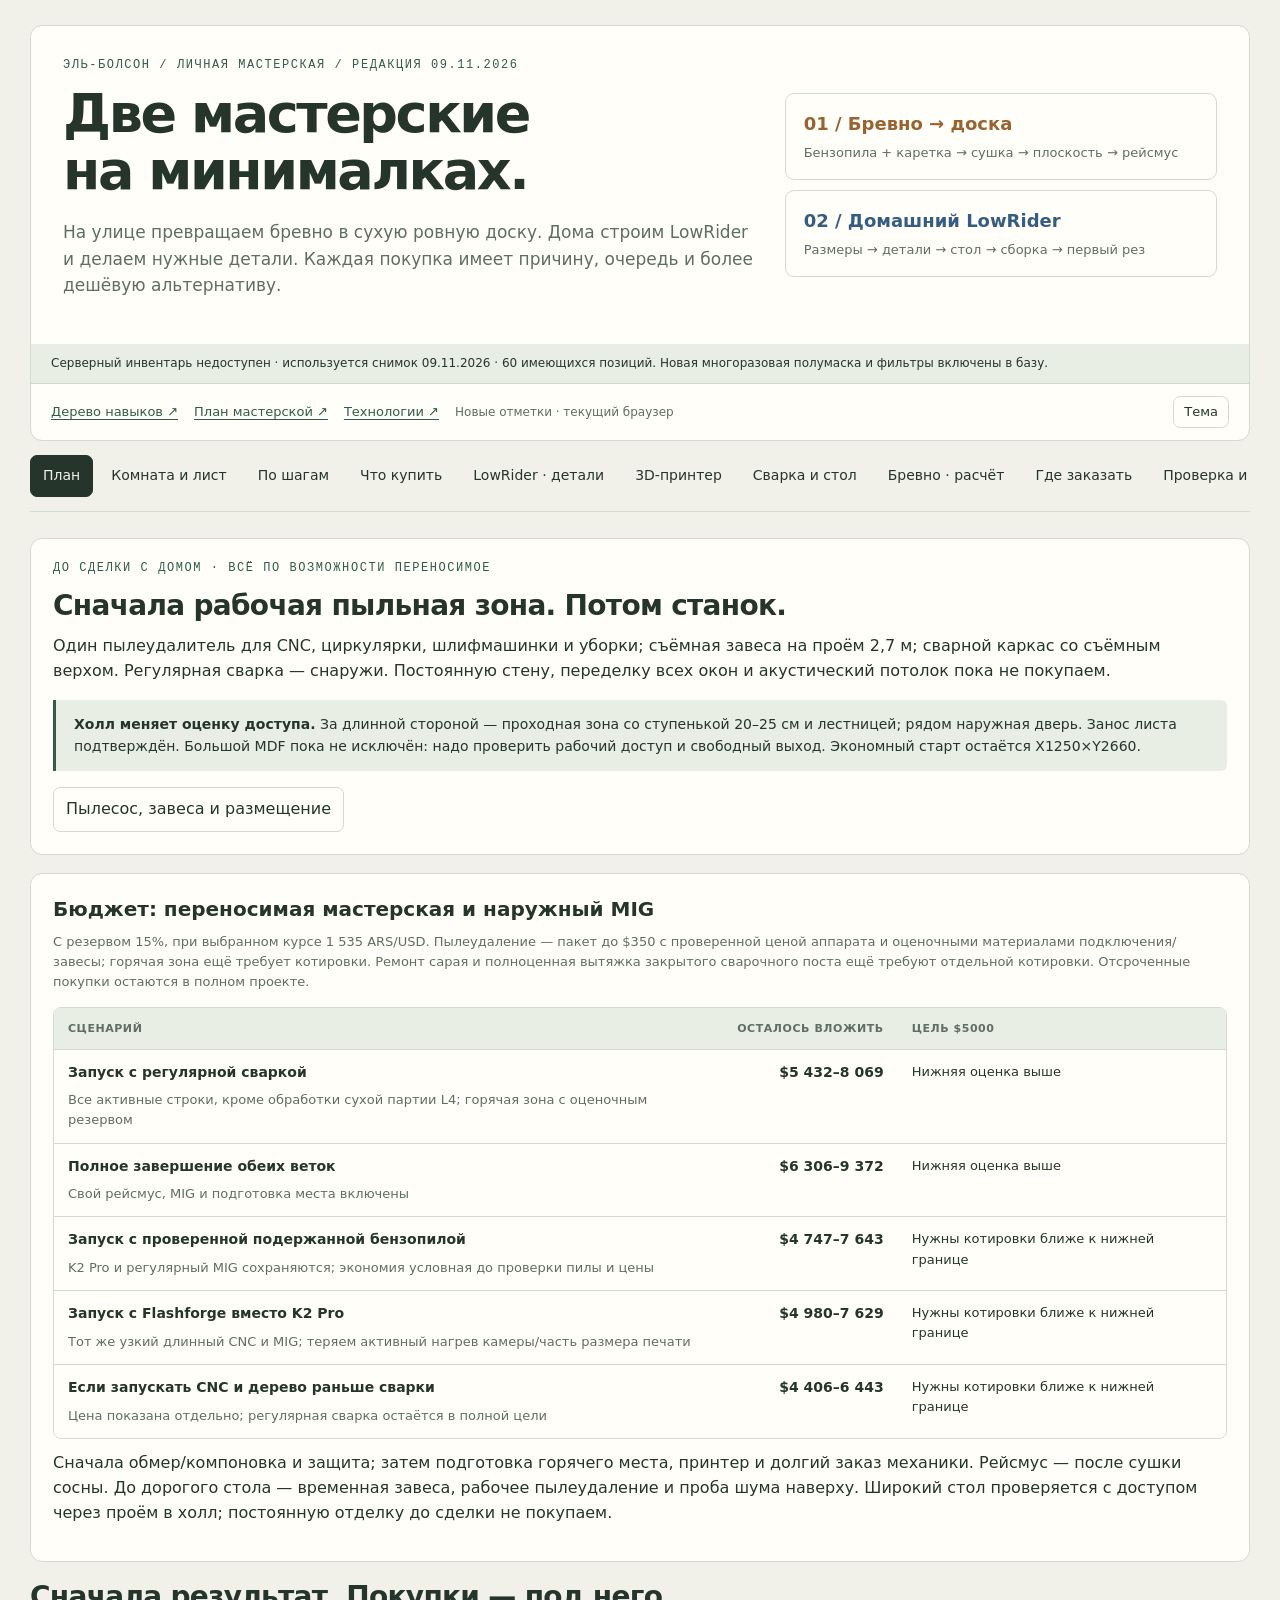
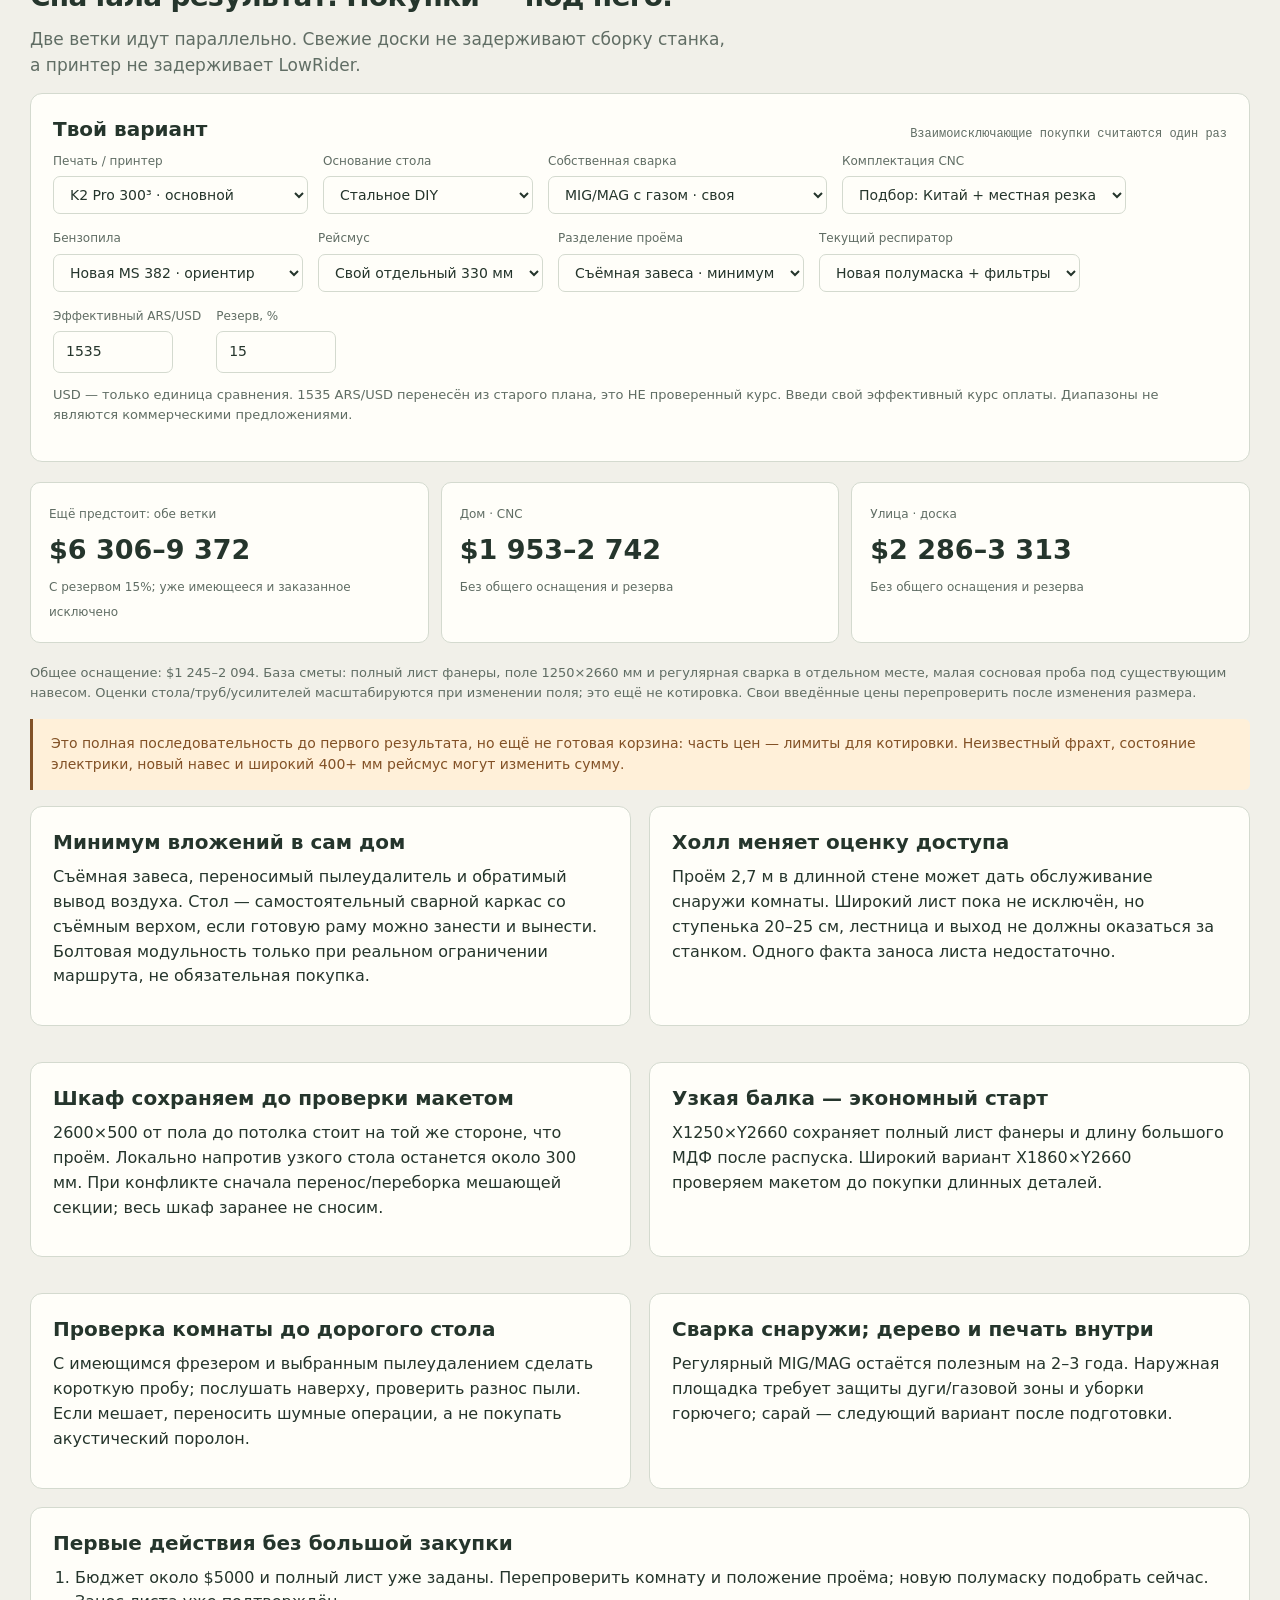
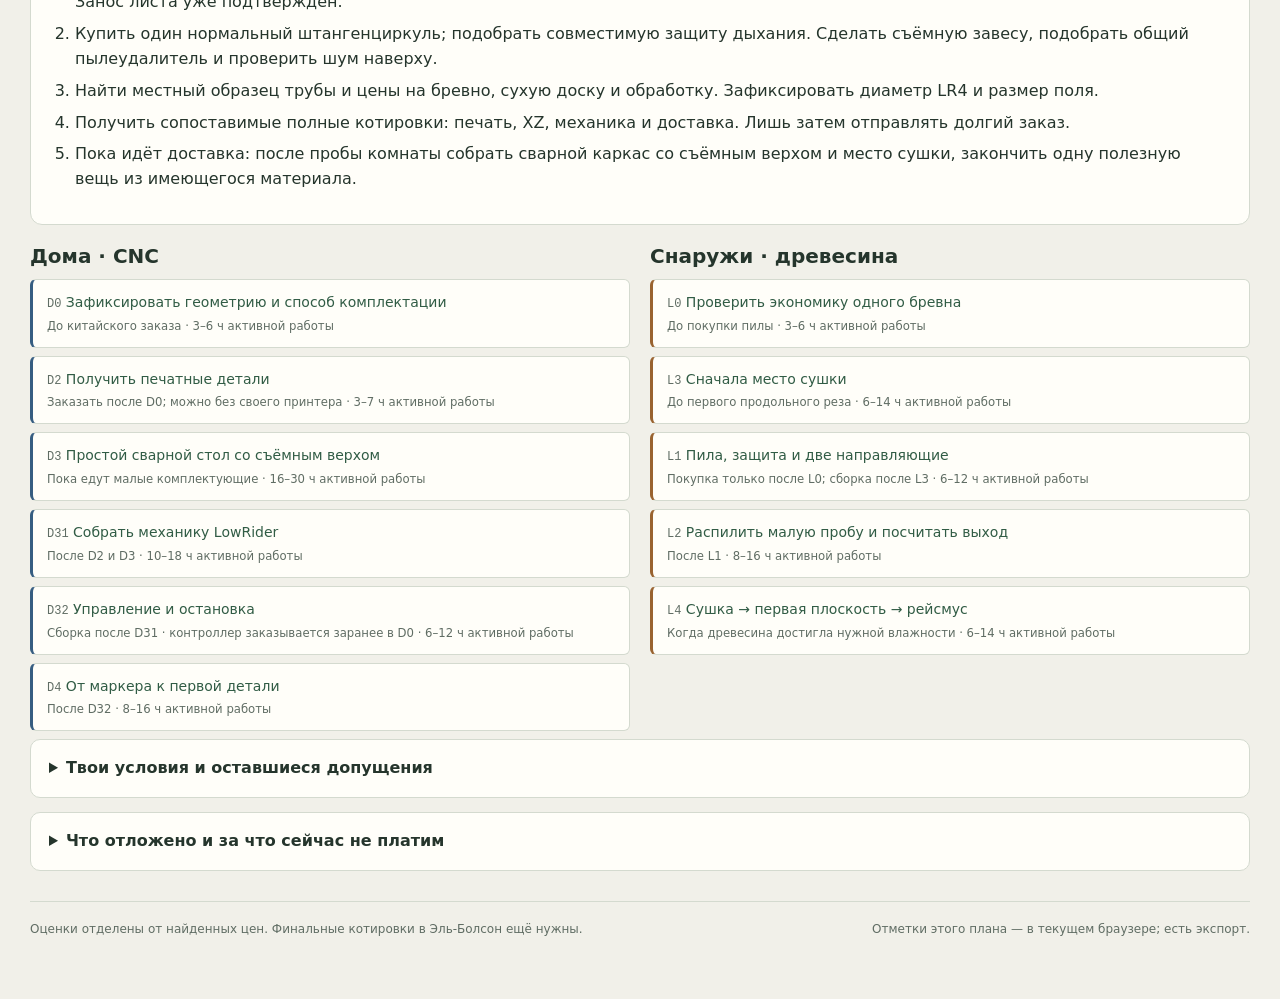
